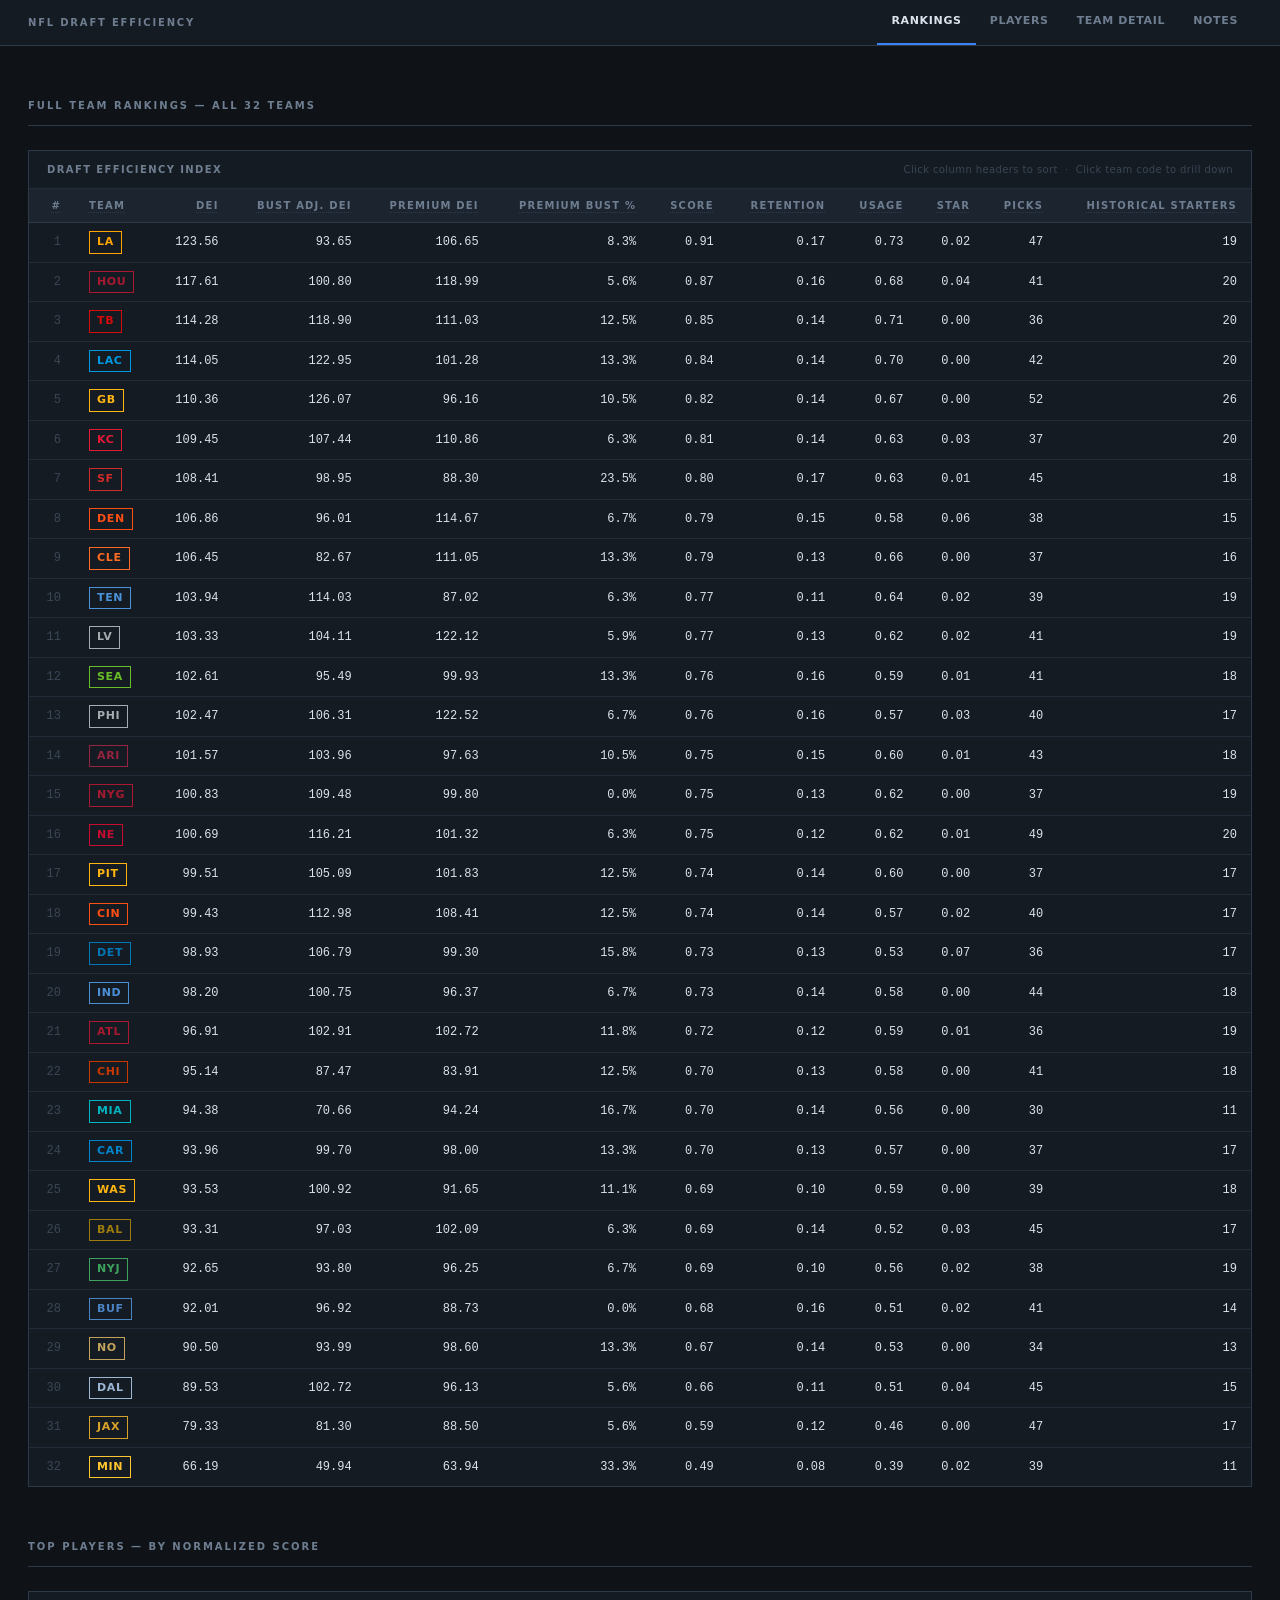
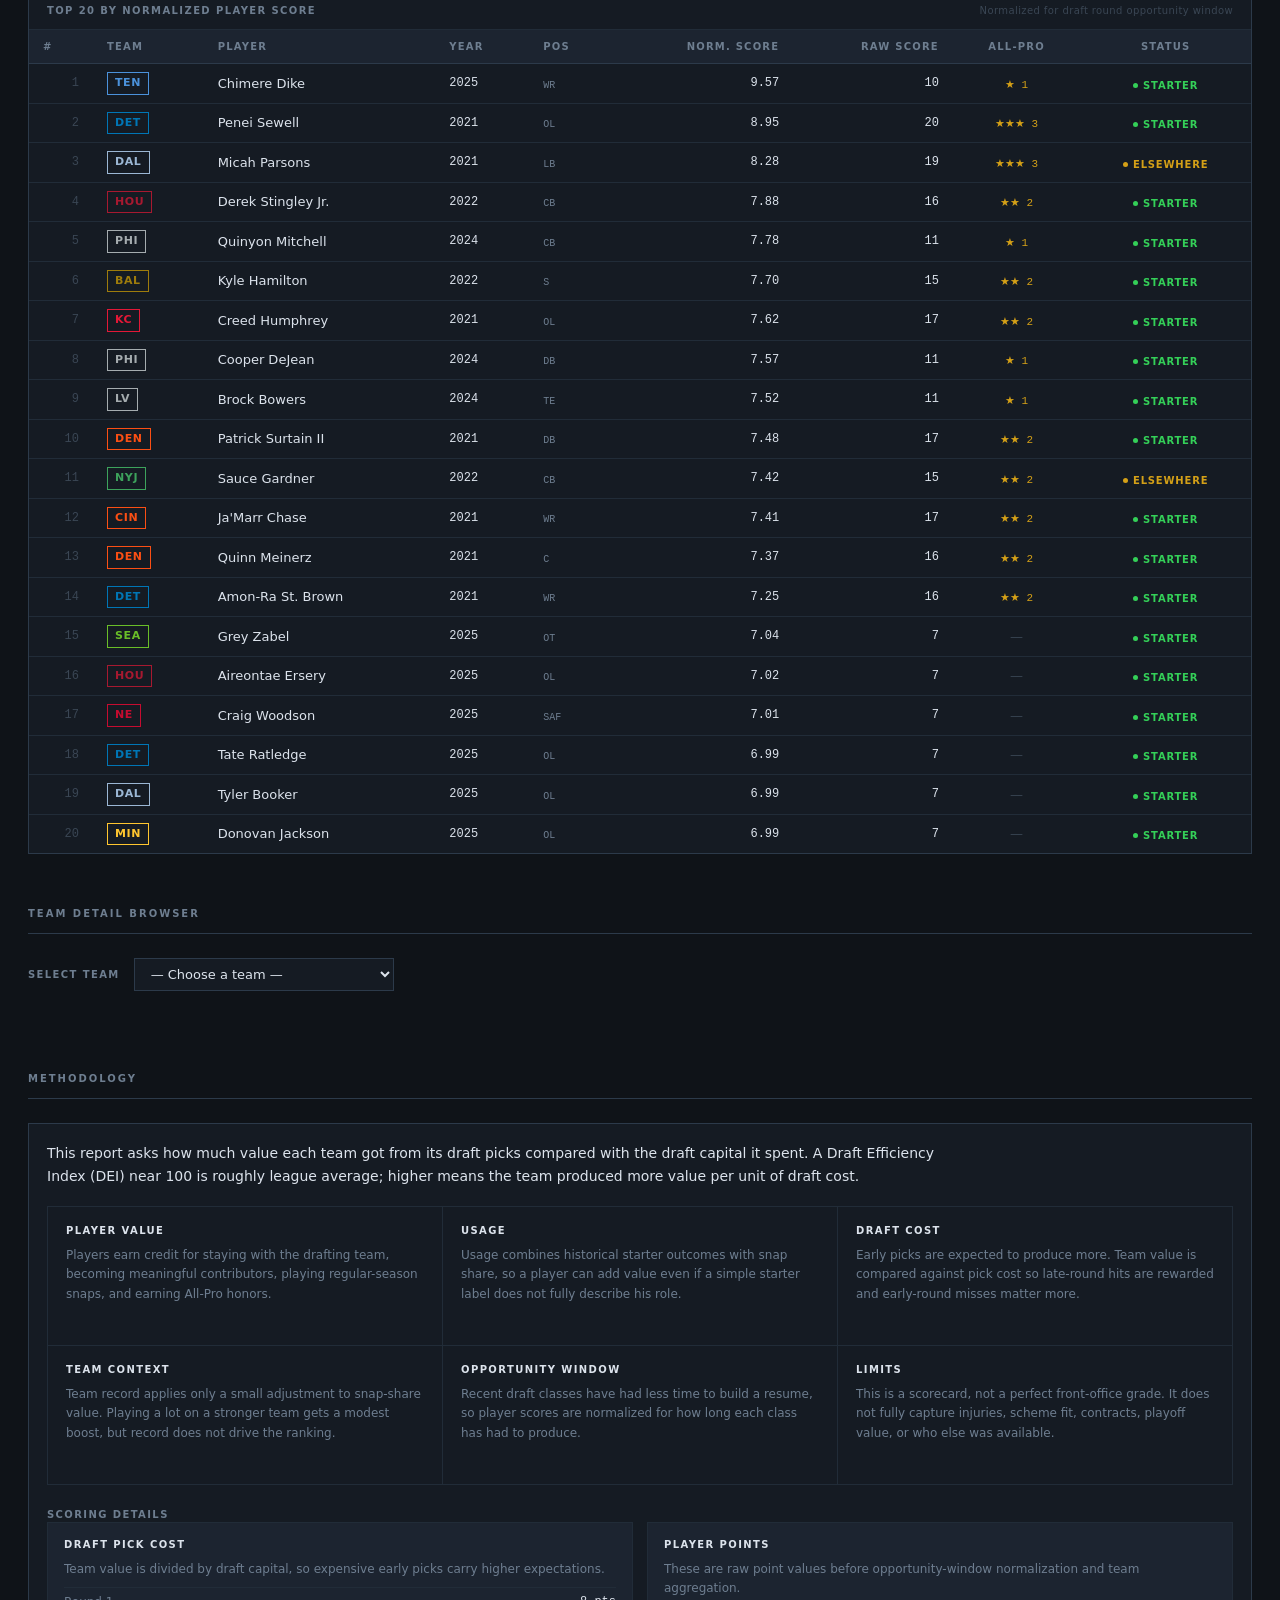
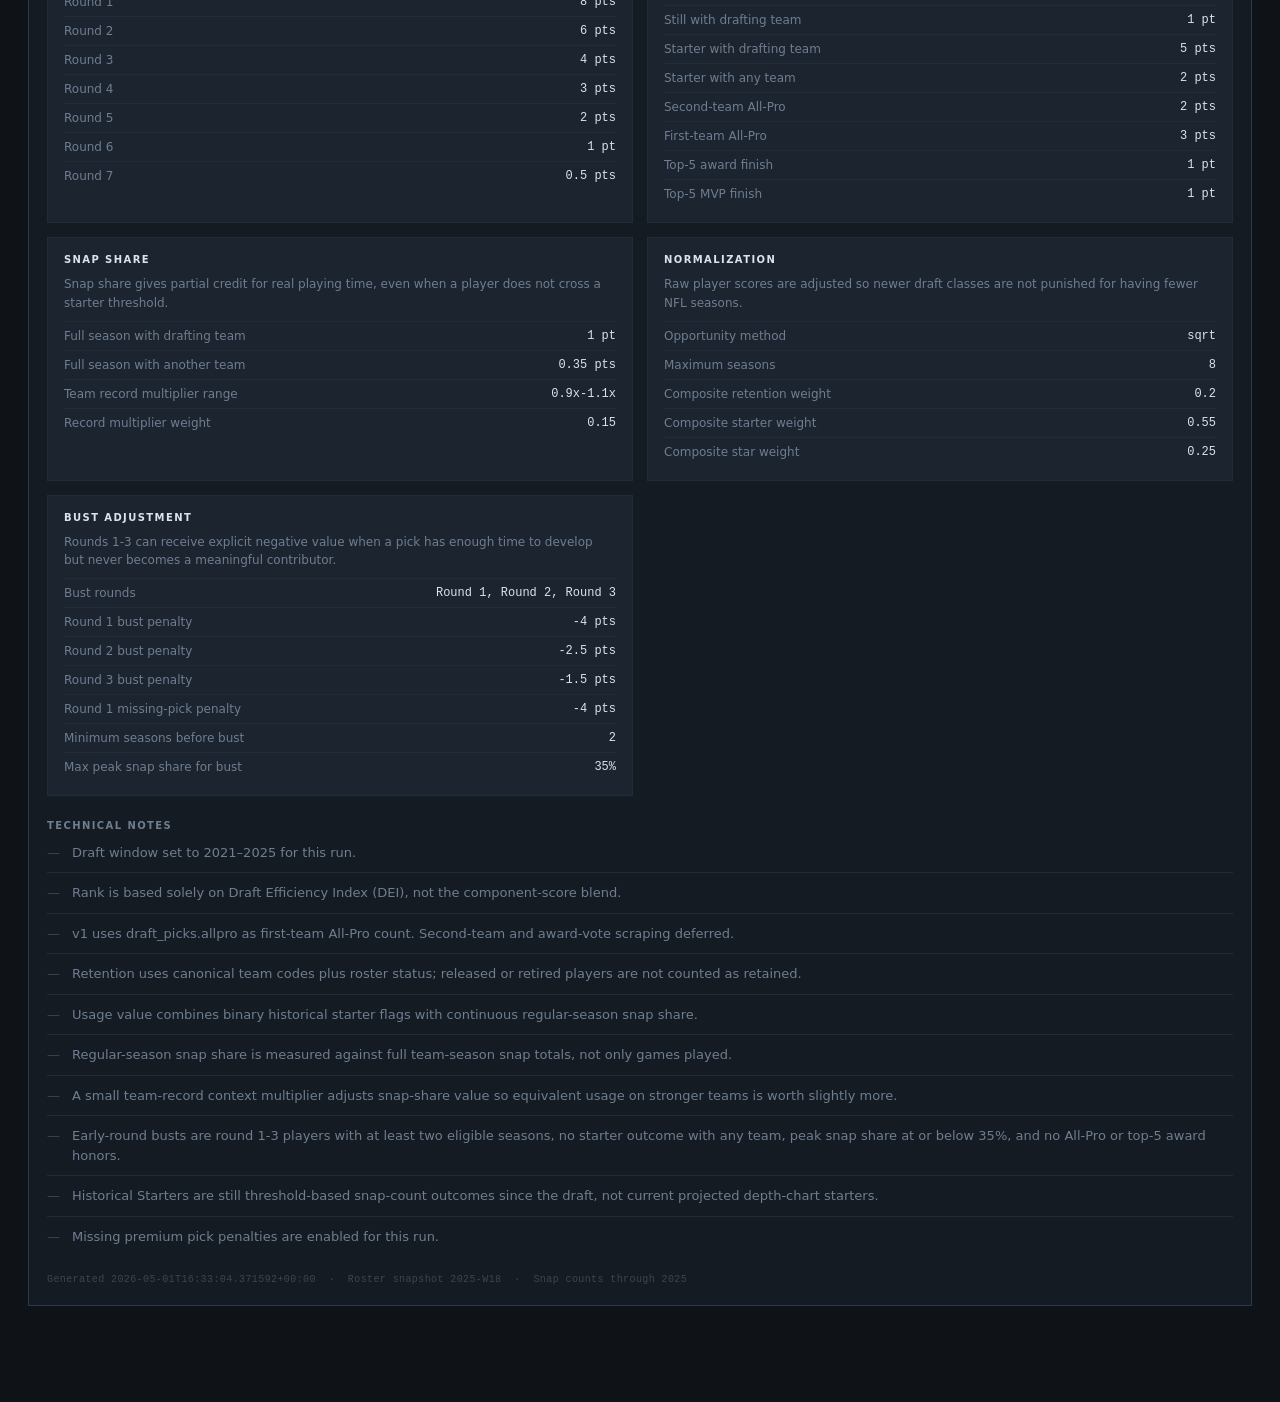
==== outputs/report.html @ aea493b8 "Add rankings header tooltips" ====
<!DOCTYPE html>
<html lang="en">
<head>
  <meta charset="utf-8">
  <meta name="viewport" content="width=device-width, initial-scale=1">
  <title>NFL Draft Efficiency &mdash; 2021-2025</title>
  <style>
    *, *::before, *::after { box-sizing: border-box; margin: 0; padding: 0; }

    :root {
      --bg:        #0f1318;
      --surface:   #151b23;
      --surface-2: #1c2430;
      --border:    #212c38;
      --border-2:  #2c3a4a;
      --text:      #dce3ec;
      --muted:     #6e7e90;
      --faint:     #3a4654;
      --accent:    #3b82f6;
      --green:     #34d058;
      --yellow:    #d4a017;
      --red:       #f26c5a;
      --mono:      'SF Mono', 'Fira Code', Consolas, 'Courier New', monospace;
    }

    html { scroll-behavior: smooth; }

    body {
      background: var(--bg);
      color: var(--text);
      font-family: -apple-system, BlinkMacSystemFont, 'Segoe UI', system-ui, sans-serif;
      font-size: 14px;
      line-height: 1.5;
    }

    /* ── Nav ─────────────────────────────────────────────────────── */
    .site-nav {
      position: sticky;
      top: 0;
      z-index: 200;
      background: var(--surface);
      border-bottom: 1px solid var(--border-2);
      display: flex;
      align-items: center;
      justify-content: space-between;
      padding: 0 28px;
      height: 46px;
    }
    .nav-wordmark {
      font-size: 10px;
      font-weight: 700;
      letter-spacing: 0.18em;
      text-transform: uppercase;
      color: var(--muted);
    }
    .nav-links {
      display: flex;
      list-style: none;
      height: 100%;
    }
    .nav-links a {
      display: flex;
      align-items: center;
      padding: 0 14px;
      height: 100%;
      font-size: 11px;
      font-weight: 600;
      letter-spacing: 0.06em;
      text-transform: uppercase;
      color: var(--muted);
      text-decoration: none;
      border-bottom: 2px solid transparent;
      transition: color 0.12s, border-color 0.12s;
    }
    .nav-links a:hover { color: var(--text); border-bottom-color: var(--border-2); }
    .nav-links a.active { color: var(--text); border-bottom-color: var(--accent); }

    /* ── Layout ──────────────────────────────────────────────────── */
    .page {
      max-width: 1280px;
      margin: 0 auto;
      padding: 0 28px 96px;
    }
    .section { padding-top: 52px; }
    .section-label {
      font-size: 10px;
      font-weight: 700;
      letter-spacing: 0.2em;
      text-transform: uppercase;
      color: var(--muted);
      padding-bottom: 12px;
      border-bottom: 1px solid var(--border-2);
      margin-bottom: 24px;
    }

    /* ── Panel ───────────────────────────────────────────────────── */
    .panel {
      background: var(--surface);
      border: 1px solid var(--border-2);
    }
    .panel-hd {
      padding: 11px 18px;
      border-bottom: 1px solid var(--border);
      font-size: 10px;
      font-weight: 700;
      letter-spacing: 0.14em;
      text-transform: uppercase;
      color: var(--muted);
      display: flex;
      align-items: center;
      justify-content: space-between;
    }
    .panel-hd-note {
      font-size: 10px;
      color: var(--faint);
      letter-spacing: 0.04em;
      text-transform: none;
      font-weight: 400;
    }
    .panel-body { padding: 18px; }
    .panel-body-flush { padding: 0; overflow-x: auto; }

    /* ── Bar Chart ───────────────────────────────────────────────── */
    .bar-list { display: flex; flex-direction: column; gap: 9px; }
    .bar-row {
      display: grid;
      grid-template-columns: 42px 1fr 56px;
      align-items: center;
      gap: 10px;
    }
    .bar-team-lbl {
      font-size: 11px;
      font-weight: 700;
      letter-spacing: 0.06em;
      text-align: right;
      cursor: pointer;
    }
    .bar-track {
      height: 5px;
      background: var(--border-2);
      position: relative;
    }
    .bar-fill { position: absolute; inset: 0 auto 0 0; height: 100%; }
    .bar-val {
      font-family: var(--mono);
      font-size: 11px;
      color: var(--muted);
      text-align: right;
    }

    /* ── Tables ──────────────────────────────────────────────────── */
    .data-table { width: 100%; border-collapse: collapse; font-size: 13px; }
    .data-table th {
      padding: 9px 14px;
      text-align: left;
      font-size: 10px;
      font-weight: 700;
      letter-spacing: 0.12em;
      text-transform: uppercase;
      color: var(--muted);
      background: var(--surface-2);
      border-bottom: 1px solid var(--border-2);
      white-space: nowrap;
    }
    .data-table th[data-tooltip] {
      position: relative;
      text-decoration: underline dotted var(--border-2);
      text-underline-offset: 3px;
    }
    .data-table th[data-tooltip]:hover::before,
    .data-table th[data-tooltip]:focus-visible::before {
      content: attr(data-tooltip);
      position: absolute;
      left: 50%;
      bottom: calc(100% + 10px);
      transform: translateX(-50%);
      z-index: 20;
      width: max-content;
      max-width: 260px;
      padding: 9px 11px;
      border: 1px solid var(--border-2);
      border-radius: 8px;
      background: var(--surface);
      box-shadow: 0 12px 30px rgba(15, 23, 42, 0.16);
      color: var(--text);
      font-family: var(--sans);
      font-size: 11px;
      font-weight: 500;
      letter-spacing: 0;
      line-height: 1.35;
      text-align: left;
      text-transform: none;
      white-space: normal;
      pointer-events: none;
    }
    .data-table th[data-tooltip]:hover::after,
    .data-table th[data-tooltip]:focus-visible::after {
      content: '';
      position: absolute;
      left: 50%;
      bottom: calc(100% + 5px);
      transform: translateX(-50%) rotate(45deg);
      z-index: 19;
      width: 10px;
      height: 10px;
      border-right: 1px solid var(--border-2);
      border-bottom: 1px solid var(--border-2);
      background: var(--surface);
      pointer-events: none;
    }
    .data-table th.sortable { cursor: pointer; user-select: none; }
    .data-table th.sortable:hover { color: var(--text); }
    .data-table th.sort-asc::after  { content: ' \2191'; color: var(--accent); }
    .data-table th.sort-desc::after { content: ' \2193'; color: var(--accent); }
    .data-table td {
      padding: 8px 14px;
      border-bottom: 1px solid var(--border);
      vertical-align: middle;
    }
    .data-table tr:last-child td { border-bottom: none; }
    .data-table tbody tr:hover td { background: var(--surface-2); }
    .num {
      font-family: var(--mono);
      font-size: 12px;
      text-align: right;
    }
    .rank-num {
      font-family: var(--mono);
      font-size: 12px;
      color: var(--faint);
      text-align: right;
    }

    /* ── Team Badge ──────────────────────────────────────────────── */
    .team-tag {
      display: inline-block;
      font-size: 11px;
      font-weight: 700;
      letter-spacing: 0.06em;
      padding: 2px 7px;
      border: 1px solid currentColor;
      cursor: pointer;
      text-decoration: none;
    }
    .team-tag:hover { filter: brightness(1.3); }

    /* ── Status ──────────────────────────────────────────────────── */
    .status {
      display: inline-flex;
      align-items: center;
      gap: 5px;
      font-size: 10px;
      font-weight: 700;
      letter-spacing: 0.08em;
      text-transform: uppercase;
      white-space: nowrap;
    }
    .status-dot {
      width: 5px;
      height: 5px;
      border-radius: 50%;
      flex-shrink: 0;
    }
    .s-starter  { color: var(--green); }
    .s-starter  .status-dot { background: var(--green); }
    .s-roster   { color: var(--accent); }
    .s-roster   .status-dot { background: var(--accent); }
    .s-other    { color: var(--yellow); }
    .s-other    .status-dot { background: var(--yellow); }
    .s-inactive { color: var(--faint); }
    .s-inactive .status-dot { background: var(--faint); }

    /* ── AP Stars ────────────────────────────────────────────────── */
    .ap-count { font-family: var(--mono); font-size: 11px; color: var(--yellow); }
    .ap-empty { color: var(--faint); }

    /* ── Team Detail ─────────────────────────────────────────────── */
    .team-picker-row {
      display: flex;
      align-items: center;
      gap: 14px;
      margin-bottom: 28px;
    }
    .picker-lbl {
      font-size: 10px;
      font-weight: 700;
      letter-spacing: 0.14em;
      text-transform: uppercase;
      color: var(--muted);
      white-space: nowrap;
    }
    #team-picker {
      background: var(--surface);
      color: var(--text);
      border: 1px solid var(--border-2);
      padding: 7px 12px;
      font-size: 13px;
      font-family: inherit;
      cursor: pointer;
      min-width: 260px;
    }
    #team-picker:focus { outline: 2px solid var(--accent); outline-offset: 1px; }

    .team-hd {
      border-left: 3px solid var(--faint);
      padding-left: 14px;
      margin-bottom: 20px;
    }
    .team-hd-name {
      font-size: 20px;
      font-weight: 700;
      line-height: 1.2;
      margin-bottom: 4px;
    }
    .team-hd-sub {
      font-family: var(--mono);
      font-size: 11px;
      color: var(--muted);
    }

    .team-score-strip {
      display: grid;
      grid-template-columns: repeat(9, 1fr);
      gap: 1px;
      background: var(--border);
      border: 1px solid var(--border);
      margin-bottom: 28px;
    }
    .score-cell { background: var(--surface); padding: 14px 16px; }
    .score-v {
      font-family: var(--mono);
      font-size: 18px;
      font-weight: 700;
      line-height: 1;
      margin-bottom: 5px;
    }
    .score-lbl {
      font-size: 9px;
      font-weight: 700;
      letter-spacing: 0.12em;
      text-transform: uppercase;
      color: var(--muted);
    }

    .year-block { margin-bottom: 28px; }
    .year-bar {
      display: flex;
      align-items: baseline;
      justify-content: space-between;
      padding: 8px 0;
      border-bottom: 1px solid var(--border-2);
      margin-bottom: 0;
    }
    .year-title {
      font-size: 10px;
      font-weight: 700;
      letter-spacing: 0.16em;
      text-transform: uppercase;
      color: var(--muted);
    }
    .year-summary { font-family: var(--mono); font-size: 10px; color: var(--faint); }

    /* ── Notes ───────────────────────────────────────────────────── */
    .methodology-content { display: grid; gap: 18px; }
    .methodology-lede {
      max-width: 900px;
      color: var(--text);
      font-size: 14px;
      line-height: 1.65;
    }
    .methodology-grid {
      display: grid;
      grid-template-columns: repeat(3, minmax(0, 1fr));
      gap: 1px;
      background: var(--border);
      border: 1px solid var(--border);
    }
    .methodology-card {
      background: var(--surface);
      padding: 16px 18px;
      min-height: 138px;
    }
    .methodology-card h3 {
      font-size: 10px;
      font-weight: 700;
      letter-spacing: 0.14em;
      text-transform: uppercase;
      color: var(--text);
      margin-bottom: 8px;
    }
    .methodology-card p {
      font-size: 12px;
      line-height: 1.6;
      color: var(--muted);
    }
    .methodology-subhead {
      font-size: 10px;
      font-weight: 700;
      letter-spacing: 0.14em;
      text-transform: uppercase;
      color: var(--muted);
      margin-top: 4px;
    }
    .scoring-detail-grid {
      display: grid;
      grid-template-columns: repeat(2, minmax(0, 1fr));
      gap: 14px;
    }
    .scoring-detail-card {
      border: 1px solid var(--border);
      background: var(--surface-2);
      padding: 14px 16px;
    }
    .scoring-detail-card h3 {
      font-size: 10px;
      font-weight: 700;
      letter-spacing: 0.14em;
      text-transform: uppercase;
      color: var(--text);
      margin-bottom: 8px;
    }
    .scoring-detail-card p {
      font-size: 12px;
      line-height: 1.55;
      color: var(--muted);
      margin-bottom: 8px;
    }
    .scoring-detail-card table {
      width: 100%;
      border-collapse: collapse;
      font-size: 12px;
    }
    .scoring-detail-card td {
      padding: 5px 0;
      border-top: 1px solid var(--border);
      color: var(--muted);
    }
    .scoring-detail-card td:last-child {
      font-family: var(--mono);
      color: var(--text);
      text-align: right;
      white-space: nowrap;
    }
    .notes-list { list-style: none; }
    .notes-list li {
      padding: 10px 0;
      border-bottom: 1px solid var(--border);
      font-size: 13px;
      color: var(--muted);
      display: flex;
      gap: 12px;
    }
    .notes-list li:last-child { border-bottom: none; }
    .notes-list li::before { content: '\2014'; color: var(--faint); flex-shrink: 0; }
    .footer-line {
      font-family: var(--mono);
      font-size: 10px;
      color: var(--faint);
      padding-top: 16px;
      letter-spacing: 0.04em;
    }

    /* ── Responsive ──────────────────────────────────────────────── */
    @media (max-width: 960px) {
      .team-score-strip { grid-template-columns: repeat(3, 1fr); }
      .methodology-grid { grid-template-columns: repeat(2, minmax(0, 1fr)); }
      .scoring-detail-grid { grid-template-columns: 1fr; }
    }
    @media (max-width: 600px) {
      .methodology-grid { grid-template-columns: 1fr; }
      .nav-wordmark { display: none; }
      .page { padding: 0 14px 60px; }
    }
  </style>
</head>
<body>

<nav class="site-nav">
  <span class="nav-wordmark">NFL Draft Efficiency</span>
  <ul class="nav-links">
    <li><a href="#rankings">Rankings</a></li>
    <li><a href="#players">Players</a></li>
    <li><a href="#team">Team Detail</a></li>
    <li><a href="#notes">Notes</a></li>
  </ul>
</nav>

<div class="page">

  <!-- FULL RANKINGS -->
  <section id="rankings" class="section">
    <div class="section-label">Full Team Rankings &mdash; All 32 Teams</div>
    <div class="panel">
      <div class="panel-hd">
        <span>Draft Efficiency Index</span>
        <span class="panel-hd-note">Click column headers to sort &nbsp;&middot;&nbsp; Click team code to drill down</span>
      </div>
      <div class="panel-body-flush">
        <table class="data-table" id="rankings-table">
          <thead>
            <tr>
              <th class="sortable" data-col="rank" data-tooltip="Current row number for the active sort. This updates when you sort another column." style="text-align:right">#</th>
              <th data-tooltip="NFL team abbreviation. Click a team code in the table to open that team's player detail.">Team</th>
              <th class="sortable" data-col="dei" data-tooltip="Draft Efficiency Index. The main ranking metric: total draft value divided by draft-pick cost, scaled so about 100 is league average." style="text-align:right">DEI</th>
              <th class="sortable" data-col="badj" data-tooltip="Bust-adjusted DEI. DEI after applying extra penalties for early-round busts and, when enabled, missing premium picks." style="text-align:right">Bust Adj. DEI</th>
              <th class="sortable" data-col="prem" data-tooltip="Premium DEI. Efficiency using only rounds 1-3, where picks are most expensive and expectations are highest." style="text-align:right">Premium DEI</th>
              <th class="sortable" data-col="bust" data-tooltip="Share of eligible round 1-3 picks classified as busts. Lower is better." style="text-align:right">Premium Bust %</th>
              <th class="sortable" data-col="score" data-tooltip="Raw production score before dividing by draft cost. This includes roster status, usage, honors, and other player value signals." style="text-align:right">Score</th>
              <th class="sortable" data-col="ret" data-tooltip="Retention component. Rewards drafted players who remain with the team, with higher credit for active contributors and starters." style="text-align:right">Retention</th>
              <th class="sortable" data-col="str" data-tooltip="Usage component. Rewards playing-time value such as starter status and snap-share contribution." style="text-align:right">Usage</th>
              <th class="sortable" data-col="star" data-tooltip="Star component. Rewards high-end outcomes such as All-Pro selections and major award-level finishes." style="text-align:right">Star</th>
              <th class="sortable" data-col="picks" data-tooltip="Number of draft picks included for this team in the selected draft window." style="text-align:right">Picks</th>
              <th class="sortable" data-col="starters" data-tooltip="Number of drafted players who became starters for this team or elsewhere." style="text-align:right">Historical Starters</th>
            </tr>
          </thead>
          <tbody id="rankings-tbody"></tbody>
        </table>
      </div>
    </div>
  </section>

  <!-- TOP PLAYERS -->
  <section id="players" class="section">
    <div class="section-label">Top Players &mdash; By Normalized Score</div>
    <div class="panel">
      <div class="panel-hd">
        <span>Top 20 by Normalized Player Score</span>
        <span class="panel-hd-note">Normalized for draft round opportunity window</span>
      </div>
      <div class="panel-body-flush">
        <table class="data-table">
          <thead>
            <tr>
              <th>#</th>
              <th>Team</th>
              <th>Player</th>
              <th>Year</th>
              <th>Pos</th>
              <th style="text-align:right">Norm. Score</th>
              <th style="text-align:right">Raw Score</th>
              <th style="text-align:center">All-Pro</th>
              <th style="text-align:center">Status</th>
            </tr>
          </thead>
          <tbody id="players-tbody"></tbody>
        </table>
      </div>
    </div>
  </section>

  <!-- TEAM DETAIL -->
  <section id="team" class="section">
    <div class="section-label">Team Detail Browser</div>
    <div class="team-picker-row">
      <span class="picker-lbl">Select Team</span>
      <select id="team-picker">
        <option value="">&#x2014; Choose a team &#x2014;</option>
      </select>
    </div>
    <div id="team-detail"></div>
  </section>

  <!-- NOTES -->
  <section id="notes" class="section">
    <div class="section-label">Methodology</div>
    <div class="panel">
      <div class="panel-body">
        <div class="methodology-content">
          <p class="methodology-lede">
            This report asks how much value each team got from its draft picks compared with the draft capital it spent.
            A Draft Efficiency Index (DEI) near 100 is roughly league average; higher means the team produced more value per unit of draft cost.
          </p>

          <div class="methodology-grid">
            <div class="methodology-card">
              <h3>Player Value</h3>
              <p>Players earn credit for staying with the drafting team, becoming meaningful contributors, playing regular-season snaps, and earning All-Pro honors.</p>
            </div>
            <div class="methodology-card">
              <h3>Usage</h3>
              <p>Usage combines historical starter outcomes with snap share, so a player can add value even if a simple starter label does not fully describe his role.</p>
            </div>
            <div class="methodology-card">
              <h3>Draft Cost</h3>
              <p>Early picks are expected to produce more. Team value is compared against pick cost so late-round hits are rewarded and early-round misses matter more.</p>
            </div>
            <div class="methodology-card">
              <h3>Team Context</h3>
              <p>Team record applies only a small adjustment to snap-share value. Playing a lot on a stronger team gets a modest boost, but record does not drive the ranking.</p>
            </div>
            <div class="methodology-card">
              <h3>Opportunity Window</h3>
              <p>Recent draft classes have had less time to build a resume, so player scores are normalized for how long each class has had to produce.</p>
            </div>
            <div class="methodology-card">
              <h3>Limits</h3>
              <p>This is a scorecard, not a perfect front-office grade. It does not fully capture injuries, scheme fit, contracts, playoff value, or who else was available.</p>
            </div>
          </div>

          <div>
            <div class="methodology-subhead">Scoring Details</div>
            <!-- SCORING_DETAILS_START -->
            <div class="scoring-detail-grid">
              <div class="scoring-detail-card">
                <h3>Draft Pick Cost</h3>
                <p>Team value is divided by draft capital, so expensive early picks carry higher expectations.</p>
                <table>
                  <tbody>
                    <tr><td>Round 1</td><td>8 pts</td></tr>
                    <tr><td>Round 2</td><td>6 pts</td></tr>
                    <tr><td>Round 3</td><td>4 pts</td></tr>
                    <tr><td>Round 4</td><td>3 pts</td></tr>
                    <tr><td>Round 5</td><td>2 pts</td></tr>
                    <tr><td>Round 6</td><td>1 pt</td></tr>
                    <tr><td>Round 7</td><td>0.5 pts</td></tr>
                  </tbody>
                </table>
              </div>
              <div class="scoring-detail-card">
                <h3>Player Points</h3>
                <p>These are raw point values before opportunity-window normalization and team aggregation.</p>
                <table>
                  <tbody>
                    <tr><td>Still with drafting team</td><td>1 pt</td></tr>
                    <tr><td>Starter with drafting team</td><td>5 pts</td></tr>
                    <tr><td>Starter with any team</td><td>2 pts</td></tr>
                    <tr><td>Second-team All-Pro</td><td>2 pts</td></tr>
                    <tr><td>First-team All-Pro</td><td>3 pts</td></tr>
                    <tr><td>Top-5 award finish</td><td>1 pt</td></tr>
                    <tr><td>Top-5 MVP finish</td><td>1 pt</td></tr>
                  </tbody>
                </table>
              </div>
              <div class="scoring-detail-card">
                <h3>Snap Share</h3>
                <p>Snap share gives partial credit for real playing time, even when a player does not cross a starter threshold.</p>
                <table>
                  <tbody>
                    <tr><td>Full season with drafting team</td><td>1 pt</td></tr>
                    <tr><td>Full season with another team</td><td>0.35 pts</td></tr>
                    <tr><td>Team record multiplier range</td><td>0.9x-1.1x</td></tr>
                    <tr><td>Record multiplier weight</td><td>0.15</td></tr>
                  </tbody>
                </table>
              </div>
              <div class="scoring-detail-card">
                <h3>Normalization</h3>
                <p>Raw player scores are adjusted so newer draft classes are not punished for having fewer NFL seasons.</p>
                <table>
                  <tbody>
                    <tr><td>Opportunity method</td><td>sqrt</td></tr>
                    <tr><td>Maximum seasons</td><td>8</td></tr>
                    <tr><td>Composite retention weight</td><td>0.2</td></tr>
                    <tr><td>Composite starter weight</td><td>0.55</td></tr>
                    <tr><td>Composite star weight</td><td>0.25</td></tr>
                  </tbody>
                </table>
              </div>
              <div class="scoring-detail-card">
                <h3>Bust Adjustment</h3>
                <p>Rounds 1-3 can receive explicit negative value when a pick has enough time to develop but never becomes a meaningful contributor.</p>
                <table>
                  <tbody>
                    <tr><td>Bust rounds</td><td>Round 1, Round 2, Round 3</td></tr>
                    <tr><td>Round 1 bust penalty</td><td>-4 pts</td></tr>
                    <tr><td>Round 2 bust penalty</td><td>-2.5 pts</td></tr>
                    <tr><td>Round 3 bust penalty</td><td>-1.5 pts</td></tr>
                    <tr><td>Round 1 missing-pick penalty</td><td>-4 pts</td></tr>
                    <tr><td>Minimum seasons before bust</td><td>2</td></tr>
                    <tr><td>Max peak snap share for bust</td><td>35%</td></tr>
                  </tbody>
                </table>
              </div>
            </div>
            <!-- SCORING_DETAILS_END -->
          </div>

          <div>
            <div class="methodology-subhead">Technical Notes</div>
            <ul class="notes-list">
          <li>Draft window set to 2021&ndash;2025 for this run.</li>
          <li>Rank is based solely on Draft Efficiency Index (DEI), not the component-score blend.</li>
          <li>v1 uses draft_picks.allpro as first-team All-Pro count. Second-team and award-vote scraping deferred.</li>
          <li>Retention uses canonical team codes plus roster status; released or retired players are not counted as retained.</li>
          <li>Usage value combines binary historical starter flags with continuous regular-season snap share.</li>
          <li>Regular-season snap share is measured against full team-season snap totals, not only games played.</li>
          <li>A small team-record context multiplier adjusts snap-share value so equivalent usage on stronger teams is worth slightly more.</li>
          <li>Early-round busts are round 1-3 players with at least two eligible seasons, no starter outcome with any team, peak snap share at or below 35%, and no All-Pro or top-5 award honors.</li>
          <li>Historical Starters are still threshold-based snap-count outcomes since the draft, not current projected depth-chart starters.</li>
          <li>Missing premium pick penalties are enabled for this run.</li>
        </ul>
          </div>
        </div>
        <p class="footer-line">Generated 2026-05-01T16:33:04.371592+00:00 &nbsp;&middot;&nbsp; Roster snapshot 2025-W18 &nbsp;&middot;&nbsp; Snap counts through 2025</p>
      </div>
    </div>
  </section>

</div>

<script>
const TEAM_INFO = {"ARI":{"name":"Arizona Cardinals","color":"#97233F"},"ATL":{"name":"Atlanta Falcons","color":"#A71930"},"BAL":{"name":"Baltimore Ravens","color":"#9E7C0C"},"BUF":{"name":"Buffalo Bills","color":"#4A84C4"},"CAR":{"name":"Carolina Panthers","color":"#0085CA"},"CHI":{"name":"Chicago Bears","color":"#C83803"},"CIN":{"name":"Cincinnati Bengals","color":"#FB4F14"},"CLE":{"name":"Cleveland Browns","color":"#FF6B22"},"DAL":{"name":"Dallas Cowboys","color":"#9BB7D4"},"DEN":{"name":"Denver Broncos","color":"#FB4F14"},"DET":{"name":"Detroit Lions","color":"#0076B6"},"GB":{"name":"Green Bay Packers","color":"#FFB612"},"HOU":{"name":"Houston Texans","color":"#A71930"},"IND":{"name":"Indianapolis Colts","color":"#4B8FD4"},"JAX":{"name":"Jacksonville Jaguars","color":"#D7A22A"},"KC":{"name":"Kansas City Chiefs","color":"#E31837"},"LAC":{"name":"Los Angeles Chargers","color":"#0099E0"},"LA":{"name":"Los Angeles Rams","color":"#FFA300"},"LV":{"name":"Las Vegas Raiders","color":"#A5ACAF"},"MIA":{"name":"Miami Dolphins","color":"#00B5C0"},"MIN":{"name":"Minnesota Vikings","color":"#FFC62F"},"NE":{"name":"New England Patriots","color":"#C60C30"},"NO":{"name":"New Orleans Saints","color":"#C2A35D"},"NYG":{"name":"New York Giants","color":"#A71930"},"NYJ":{"name":"New York Jets","color":"#3DA35C"},"PHI":{"name":"Philadelphia Eagles","color":"#A5ACAF"},"PIT":{"name":"Pittsburgh Steelers","color":"#FFB612"},"SEA":{"name":"Seattle Seahawks","color":"#69BE28"},"SF":{"name":"San Francisco 49ers","color":"#CF2B2B"},"TB":{"name":"Tampa Bay Buccaneers","color":"#D50A0A"},"TEN":{"name":"Tennessee Titans","color":"#4B92DB"},"WAS":{"name":"Washington Commanders","color":"#FFB612"}};

const TEAM_SCORES = [{"rank":1,"team":"LA","dei":123.56,"score":0.914822,"ret":0.168963,"str":0.730184,"star":0.015675,"prem":106.65,"bust":0.0833,"badj":93.65,"miss":5,"picks":47,"starters":19},{"rank":2,"team":"HOU","dei":117.61,"score":0.870819,"ret":0.158594,"str":0.677173,"star":0.035052,"prem":118.99,"bust":0.0556,"badj":100.8,"miss":4,"picks":41,"starters":20},{"rank":3,"team":"TB","dei":114.28,"score":0.846131,"ret":0.13987,"str":0.706261,"star":0.0,"prem":111.03,"bust":0.125,"badj":118.9,"miss":1,"picks":36,"starters":20},{"rank":4,"team":"LAC","dei":114.05,"score":0.844407,"ret":0.142286,"str":0.702122,"star":0.0,"prem":101.28,"bust":0.1333,"badj":122.95,"miss":1,"picks":42,"starters":20},{"rank":5,"team":"GB","dei":110.36,"score":0.817083,"ret":0.142866,"str":0.674217,"star":0.0,"prem":96.16,"bust":0.1053,"badj":126.07,"miss":0,"picks":52,"starters":26},{"rank":6,"team":"KC","dei":109.45,"score":0.810416,"ret":0.144335,"str":0.634863,"star":0.031219,"prem":110.86,"bust":0.0625,"badj":107.44,"miss":3,"picks":37,"starters":20},{"rank":7,"team":"SF","dei":108.41,"score":0.8027,"ret":0.165614,"str":0.626922,"star":0.010164,"prem":88.3,"bust":0.2353,"badj":98.95,"miss":3,"picks":45,"starters":18},{"rank":8,"team":"DEN","dei":106.86,"score":0.791231,"ret":0.151438,"str":0.577525,"star":0.062269,"prem":114.67,"bust":0.0667,"badj":96.01,"miss":3,"picks":38,"starters":15},{"rank":9,"team":"CLE","dei":106.45,"score":0.788199,"ret":0.126429,"str":0.66177,"star":0.0,"prem":111.05,"bust":0.1333,"badj":82.67,"miss":5,"picks":37,"starters":16},{"rank":10,"team":"TEN","dei":103.94,"score":0.769611,"ret":0.108986,"str":0.638485,"star":0.02214,"prem":87.02,"bust":0.0625,"badj":114.03,"miss":1,"picks":39,"starters":19},{"rank":11,"team":"LV","dei":103.33,"score":0.765063,"ret":0.128296,"str":0.620757,"star":0.01601,"prem":122.12,"bust":0.0588,"badj":104.11,"miss":2,"picks":41,"starters":19},{"rank":12,"team":"SEA","dei":102.61,"score":0.759755,"ret":0.158061,"str":0.589052,"star":0.012643,"prem":99.93,"bust":0.1333,"badj":95.49,"miss":4,"picks":41,"starters":18},{"rank":13,"team":"PHI","dei":102.47,"score":0.758725,"ret":0.157448,"str":0.56889,"star":0.032387,"prem":122.52,"bust":0.0667,"badj":106.31,"miss":2,"picks":40,"starters":17},{"rank":14,"team":"ARI","dei":101.57,"score":0.752068,"ret":0.145836,"str":0.595479,"star":0.010753,"prem":97.63,"bust":0.1053,"badj":103.96,"miss":2,"picks":43,"starters":18},{"rank":15,"team":"NYG","dei":100.83,"score":0.746583,"ret":0.130812,"str":0.615771,"star":0.0,"prem":99.8,"bust":0.0,"badj":109.48,"miss":1,"picks":37,"starters":19},{"rank":16,"team":"NE","dei":100.69,"score":0.745545,"ret":0.117189,"str":0.618256,"star":0.010101,"prem":101.32,"bust":0.0625,"badj":116.21,"miss":0,"picks":49,"starters":20},{"rank":17,"team":"PIT","dei":99.51,"score":0.736786,"ret":0.141428,"str":0.595358,"star":0.0,"prem":101.83,"bust":0.125,"badj":105.09,"miss":1,"picks":37,"starters":17},{"rank":18,"team":"CIN","dei":99.43,"score":0.736168,"ret":0.144886,"str":0.571332,"star":0.01995,"prem":108.41,"bust":0.125,"badj":112.98,"miss":0,"picks":40,"starters":17},{"rank":19,"team":"DET","dei":98.93,"score":0.732466,"ret":0.133325,"str":0.528892,"star":0.070249,"prem":99.3,"bust":0.1579,"badj":106.79,"miss":1,"picks":36,"starters":17},{"rank":20,"team":"IND","dei":98.2,"score":0.727094,"ret":0.144671,"str":0.582423,"star":0.0,"prem":96.37,"bust":0.0667,"badj":100.75,"miss":2,"picks":44,"starters":18},{"rank":21,"team":"ATL","dei":96.91,"score":0.717559,"ret":0.116386,"str":0.588295,"star":0.012878,"prem":102.72,"bust":0.1176,"badj":102.91,"miss":1,"picks":36,"starters":19},{"rank":22,"team":"CHI","dei":95.14,"score":0.704422,"ret":0.128202,"str":0.576219,"star":0.0,"prem":83.91,"bust":0.125,"badj":87.47,"miss":4,"picks":41,"starters":18},{"rank":23,"team":"MIA","dei":94.38,"score":0.698824,"ret":0.140701,"str":0.558123,"star":0.0,"prem":94.24,"bust":0.1667,"badj":70.66,"miss":5,"picks":30,"starters":11},{"rank":24,"team":"CAR","dei":93.96,"score":0.695704,"ret":0.127954,"str":0.56775,"star":0.0,"prem":98.0,"bust":0.1333,"badj":99.7,"miss":1,"picks":37,"starters":17},{"rank":25,"team":"WAS","dei":93.53,"score":0.69251,"ret":0.100044,"str":0.592466,"star":0.0,"prem":91.65,"bust":0.1111,"badj":100.92,"miss":1,"picks":39,"starters":18},{"rank":26,"team":"BAL","dei":93.31,"score":0.690901,"ret":0.140173,"str":0.521316,"star":0.029412,"prem":102.09,"bust":0.0625,"badj":97.03,"miss":2,"picks":45,"starters":17},{"rank":27,"team":"NYJ","dei":92.65,"score":0.685978,"ret":0.102604,"str":0.562684,"star":0.02069,"prem":96.25,"bust":0.0667,"badj":93.8,"miss":3,"picks":38,"starters":19},{"rank":28,"team":"BUF","dei":92.01,"score":0.681242,"ret":0.156346,"str":0.50765,"star":0.017247,"prem":88.73,"bust":0.0,"badj":96.92,"miss":1,"picks":41,"starters":14},{"rank":29,"team":"NO","dei":90.5,"score":0.670087,"ret":0.143046,"str":0.527041,"star":0.0,"prem":98.6,"bust":0.1333,"badj":93.99,"miss":2,"picks":34,"starters":13},{"rank":30,"team":"DAL","dei":89.53,"score":0.662867,"ret":0.114699,"str":0.509397,"star":0.038771,"prem":96.13,"bust":0.0556,"badj":102.72,"miss":0,"picks":45,"starters":15},{"rank":31,"team":"JAX","dei":79.33,"score":0.587351,"ret":0.124044,"str":0.463307,"star":0.0,"prem":88.5,"bust":0.0556,"badj":81.3,"miss":2,"picks":47,"starters":17},{"rank":32,"team":"MIN","dei":66.19,"score":0.490104,"ret":0.084066,"str":0.389594,"star":0.016444,"prem":63.94,"bust":0.3333,"badj":49.94,"miss":5,"picks":39,"starters":11}];

const TOP_PLAYERS = [{"team":"TEN","name":"Chimere Dike","year":2025,"pos":"WR","nsc":9.57,"rsc":10,"ap":1,"on":true,"st":true,"sa":true},{"team":"DET","name":"Penei Sewell","year":2021,"pos":"OL","nsc":8.95,"rsc":20,"ap":3,"on":true,"st":true,"sa":true},{"team":"DAL","name":"Micah Parsons","year":2021,"pos":"LB","nsc":8.28,"rsc":19,"ap":3,"on":false,"st":true,"sa":true},{"team":"HOU","name":"Derek Stingley Jr.","year":2022,"pos":"CB","nsc":7.88,"rsc":16,"ap":2,"on":true,"st":true,"sa":true},{"team":"PHI","name":"Quinyon Mitchell","year":2024,"pos":"CB","nsc":7.78,"rsc":11,"ap":1,"on":true,"st":true,"sa":true},{"team":"BAL","name":"Kyle Hamilton","year":2022,"pos":"S","nsc":7.7,"rsc":15,"ap":2,"on":true,"st":true,"sa":true},{"team":"KC","name":"Creed Humphrey","year":2021,"pos":"OL","nsc":7.62,"rsc":17,"ap":2,"on":true,"st":true,"sa":true},{"team":"PHI","name":"Cooper DeJean","year":2024,"pos":"DB","nsc":7.57,"rsc":11,"ap":1,"on":true,"st":true,"sa":true},{"team":"LV","name":"Brock Bowers","year":2024,"pos":"TE","nsc":7.52,"rsc":11,"ap":1,"on":true,"st":true,"sa":true},{"team":"DEN","name":"Patrick Surtain II","year":2021,"pos":"DB","nsc":7.48,"rsc":17,"ap":2,"on":true,"st":true,"sa":true},{"team":"NYJ","name":"Sauce Gardner","year":2022,"pos":"CB","nsc":7.42,"rsc":15,"ap":2,"on":false,"st":true,"sa":true},{"team":"CIN","name":"Ja'Marr Chase","year":2021,"pos":"WR","nsc":7.41,"rsc":17,"ap":2,"on":true,"st":true,"sa":true},{"team":"DEN","name":"Quinn Meinerz","year":2021,"pos":"C","nsc":7.37,"rsc":16,"ap":2,"on":true,"st":true,"sa":true},{"team":"DET","name":"Amon-Ra St. Brown","year":2021,"pos":"WR","nsc":7.25,"rsc":16,"ap":2,"on":true,"st":true,"sa":true},{"team":"SEA","name":"Grey Zabel","year":2025,"pos":"OT","nsc":7.04,"rsc":7,"ap":0,"on":true,"st":true,"sa":true},{"team":"HOU","name":"Aireontae Ersery","year":2025,"pos":"OL","nsc":7.02,"rsc":7,"ap":0,"on":true,"st":true,"sa":true},{"team":"NE","name":"Craig Woodson","year":2025,"pos":"SAF","nsc":7.01,"rsc":7,"ap":0,"on":true,"st":true,"sa":true},{"team":"DET","name":"Tate Ratledge","year":2025,"pos":"OL","nsc":6.99,"rsc":7,"ap":0,"on":true,"st":true,"sa":true},{"team":"DAL","name":"Tyler Booker","year":2025,"pos":"OL","nsc":6.99,"rsc":7,"ap":0,"on":true,"st":true,"sa":true},{"team":"MIN","name":"Donovan Jackson","year":2025,"pos":"OL","nsc":6.99,"rsc":7,"ap":0,"on":true,"st":true,"sa":true}];

const ALL_PLAYERS = [{"y":2021,"t":"JAX","r":1,"p":1,"n":"Trevor Lawrence","pos":"QB","on":true,"st":true,"sa":true,"ap":0,"bst":false,"sc":10.7384,"bas":10.7384,"ssd":4.7748,"sse":0.0,"psd":0.9935,"psa":0.9935},{"y":2021,"t":"NYJ","r":1,"p":2,"n":"Zach Wilson","pos":"QB","on":false,"st":true,"sa":true,"ap":0,"bst":false,"sc":7.7809,"bas":7.7809,"ssd":2.8052,"sse":0.1092,"psd":0.9438,"psa":0.9438},{"y":2021,"t":"SF","r":1,"p":3,"n":"Trey Lance","pos":"QB","on":false,"st":false,"sa":false,"ap":0,"bst":false,"sc":1.3294,"bas":1.3294,"ssd":1.0317,"sse":0.7637,"psd":0.5833,"psa":0.5833},{"y":2021,"t":"ATL","r":1,"p":4,"n":"Kyle Pitts","pos":"TE","on":true,"st":true,"sa":true,"ap":0,"bst":false,"sc":9.5655,"bas":9.5655,"ssd":3.5999,"sse":0.0,"psd":0.8768,"psa":0.8768},{"y":2021,"t":"CIN","r":1,"p":5,"n":"Ja'Marr Chase","pos":"WR","on":true,"st":true,"sa":true,"ap":2,"bst":false,"sc":16.5674,"bas":16.5674,"ssd":4.5337,"sse":0.0,"psd":0.9436,"psa":0.9436},{"y":2021,"t":"MIA","r":1,"p":6,"n":"Jaylen Waddle","pos":"WR","on":true,"st":true,"sa":true,"ap":0,"bst":false,"sc":9.8253,"bas":9.8253,"ssd":3.8173,"sse":0.0,"psd":0.8338,"psa":0.8338},{"y":2021,"t":"DET","r":1,"p":7,"n":"Penei Sewell","pos":"OL","on":true,"st":true,"sa":true,"ap":3,"bst":false,"sc":20.02,"bas":20.02,"ssd":4.967,"sse":0.0,"psd":1.0,"psa":1.0},{"y":2021,"t":"CAR","r":1,"p":8,"n":"Jaycee Horn","pos":"DB","on":true,"st":true,"sa":true,"ap":0,"bst":false,"sc":10.3813,"bas":10.3813,"ssd":4.4999,"sse":0.0,"psd":0.9755,"psa":0.9755},{"y":2021,"t":"DEN","r":1,"p":9,"n":"Patrick Surtain II","pos":"DB","on":true,"st":true,"sa":true,"ap":2,"bst":false,"sc":16.7287,"bas":16.7287,"ssd":4.7164,"sse":0.0,"psd":0.992,"psa":0.992},{"y":2021,"t":"PHI","r":1,"p":10,"n":"DeVonta Smith","pos":"WR","on":true,"st":true,"sa":true,"ap":0,"bst":false,"sc":10.5643,"bas":10.5643,"ssd":4.4331,"sse":0.0,"psd":0.964,"psa":0.964},{"y":2021,"t":"CHI","r":1,"p":11,"n":"Justin Fields","pos":"QB","on":false,"st":true,"sa":true,"ap":0,"bst":false,"sc":8.2387,"bas":8.2387,"ssd":2.7953,"sse":1.5296,"psd":0.9903,"psa":0.9903},{"y":2021,"t":"DAL","r":1,"p":12,"n":"Micah Parsons","pos":"LB","on":false,"st":true,"sa":true,"ap":3,"bst":false,"sc":18.5148,"bas":18.5148,"ssd":4.1868,"sse":0.7744,"psd":0.8828,"psa":0.8828},{"y":2021,"t":"LAC","r":1,"p":13,"n":"Rashawn Slater","pos":"OL","on":true,"st":true,"sa":true,"ap":0,"bst":false,"sc":9.8341,"bas":9.8341,"ssd":3.8279,"sse":0.0,"psd":1.0,"psa":1.0},{"y":2021,"t":"NYJ","r":1,"p":14,"n":"Alijah Vera-Tucker","pos":"OL","on":true,"st":true,"sa":true,"ap":0,"bst":false,"sc":9.6498,"bas":9.6498,"ssd":3.7428,"sse":0.0,"psd":0.9981,"psa":0.9981},{"y":2021,"t":"NE","r":1,"p":15,"n":"Mac Jones","pos":"QB","on":false,"st":true,"sa":true,"ap":0,"bst":false,"sc":8.3297,"bas":8.3297,"ssd":2.8192,"sse":1.5437,"psd":0.9629,"psa":0.9629},{"y":2021,"t":"ARI","r":1,"p":16,"n":"Zaven Collins","pos":"LB","on":true,"st":true,"sa":true,"ap":0,"bst":false,"sc":8.706,"bas":8.706,"ssd":2.7886,"sse":0.0,"psd":0.9762,"psa":0.9762},{"y":2021,"t":"LV","r":1,"p":17,"n":"Alex Leatherwood","pos":"OL","on":false,"st":true,"sa":true,"ap":0,"bst":false,"sc":6.0295,"bas":6.0295,"ssd":0.9693,"sse":0.1422,"psd":0.9693,"psa":0.9693},{"y":2021,"t":"MIA","r":1,"p":18,"n":"Jaelan Phillips","pos":"DL","on":false,"st":true,"sa":true,"ap":0,"bst":false,"sc":8.9542,"bas":8.9542,"ssd":3.6594,"sse":0.7928,"psd":0.7475,"psa":0.7928},{"y":2021,"t":"WAS","r":1,"p":19,"n":"Jamin Davis","pos":"LB","on":false,"st":true,"sa":true,"ap":0,"bst":false,"sc":7.6235,"bas":7.6235,"ssd":2.5876,"sse":0.1974,"psd":0.864,"psa":0.864},{"y":2021,"t":"NYG","r":1,"p":20,"n":"Kadarius Toney","pos":"WR","on":false,"st":false,"sa":false,"ap":0,"bst":false,"sc":0.9078,"bas":0.9078,"ssd":0.722,"sse":0.5629,"psd":0.4588,"psa":0.4588},{"y":2021,"t":"IND","r":1,"p":21,"n":"Kwity Paye","pos":"DL","on":true,"st":true,"sa":true,"ap":0,"bst":false,"sc":9.2215,"bas":9.2215,"ssd":3.2449,"sse":0.0,"psd":0.6698,"psa":0.6698},{"y":2021,"t":"TEN","r":1,"p":22,"n":"Caleb Farley","pos":"DB","on":false,"st":false,"sa":false,"ap":0,"bst":true,"sc":0.5322,"bas":-3.4678,"ssd":0.4416,"sse":0.2485,"psd":0.2765,"psa":0.2765},{"y":2021,"t":"MIN","r":1,"p":23,"n":"Christian Darrisaw","pos":"OL","on":true,"st":true,"sa":true,"ap":0,"bst":false,"sc":10.5396,"bas":10.5396,"ssd":4.4727,"sse":0.0,"psd":0.9939,"psa":0.9939},{"y":2021,"t":"PIT","r":1,"p":24,"n":"Najee Harris","pos":"RB","on":false,"st":true,"sa":true,"ap":0,"bst":false,"sc":7.6261,"bas":7.6261,"ssd":2.5285,"sse":0.2057,"psd":0.8355,"psa":0.8355},{"y":2021,"t":"JAX","r":1,"p":25,"n":"Travis Etienne","pos":"RB","on":true,"st":true,"sa":true,"ap":0,"bst":false,"sc":8.4789,"bas":8.4789,"ssd":2.4706,"sse":0.0,"psd":0.7341,"psa":0.7341},{"y":2021,"t":"CLE","r":1,"p":26,"n":"Greg Newsome II","pos":"DB","on":false,"st":true,"sa":true,"ap":0,"bst":false,"sc":9.5599,"bas":9.5599,"ssd":4.3923,"sse":0.6277,"psd":0.953,"psa":0.953},{"y":2021,"t":"BAL","r":1,"p":27,"n":"Rashod Bateman","pos":"WR","on":true,"st":true,"sa":true,"ap":0,"bst":false,"sc":9.1641,"bas":9.1641,"ssd":3.1196,"sse":0.0,"psd":0.6901,"psa":0.6901},{"y":2021,"t":"NO","r":1,"p":28,"n":"Payton Turner","pos":"DE","on":false,"st":false,"sa":false,"ap":0,"bst":false,"sc":1.2204,"bas":1.2204,"ssd":1.2314,"sse":0.0,"psd":0.4051,"psa":0.4051},{"y":2021,"t":"GB","r":1,"p":29,"n":"Eric Stokes","pos":"DB","on":false,"st":true,"sa":true,"ap":0,"bst":false,"sc":8.3168,"bas":8.3168,"ssd":2.9434,"sse":0.9792,"psd":0.9239,"psa":0.9792},{"y":2021,"t":"BUF","r":1,"p":30,"n":"Gregory Rousseau","pos":"DL","on":true,"st":true,"sa":true,"ap":0,"bst":false,"sc":9.1623,"bas":9.1623,"ssd":3.062,"sse":0.0,"psd":0.7122,"psa":0.7122},{"y":2021,"t":"BAL","r":1,"p":31,"n":"Odafe Oweh","pos":"DE","on":false,"st":true,"sa":true,"ap":0,"bst":false,"sc":7.9678,"bas":7.9678,"ssd":2.7443,"sse":0.5127,"psd":0.6447,"psa":0.6447},{"y":2021,"t":"TB","r":1,"p":32,"n":"Joe Tryon-Shoyinka","pos":"OLB","on":false,"st":true,"sa":true,"ap":0,"bst":false,"sc":7.439,"bas":7.439,"ssd":2.3127,"sse":0.2839,"psd":0.752,"psa":0.752},{"y":2021,"t":"JAX","r":2,"p":33,"n":"Tyson Campbell","pos":"DB","on":false,"st":true,"sa":true,"ap":0,"bst":false,"sc":9.8763,"bas":9.8763,"ssd":4.6158,"sse":0.8616,"psd":0.9939,"psa":0.9939},{"y":2021,"t":"NYJ","r":2,"p":34,"n":"Elijah Moore","pos":"WR","on":false,"st":true,"sa":true,"ap":0,"bst":false,"sc":6.9282,"bas":6.9282,"ssd":1.3388,"sse":1.7947,"psd":0.6929,"psa":0.7559},{"y":2021,"t":"DEN","r":2,"p":35,"n":"Javonte Williams","pos":"RB","on":false,"st":true,"sa":true,"ap":0,"bst":false,"sc":7.2724,"bas":7.2724,"ssd":2.055,"sse":0.6799,"psd":0.5358,"psa":0.6799},{"y":2021,"t":"MIA","r":2,"p":36,"n":"Jevon Holland","pos":"S","on":false,"st":true,"sa":true,"ap":0,"bst":false,"sc":8.9807,"bas":8.9807,"ssd":3.6571,"sse":0.8909,"psd":0.9886,"psa":0.9886},{"y":2021,"t":"PHI","r":2,"p":37,"n":"Landon Dickerson","pos":"OL","on":true,"st":true,"sa":true,"ap":0,"bst":false,"sc":10.8045,"bas":10.8045,"ssd":4.6694,"sse":0.0,"psd":0.9757,"psa":0.9757},{"y":2021,"t":"NE","r":2,"p":38,"n":"Christian Barmore","pos":"DL","on":true,"st":true,"sa":true,"ap":0,"bst":false,"sc":8.8833,"bas":8.8833,"ssd":2.8912,"sse":0.0,"psd":0.6731,"psa":0.6731},{"y":2021,"t":"CHI","r":2,"p":39,"n":"Teven Jenkins","pos":"OL","on":false,"st":true,"sa":true,"ap":0,"bst":false,"sc":7.8064,"bas":7.8064,"ssd":2.785,"sse":0.2982,"psd":0.8998,"psa":0.8998},{"y":2021,"t":"ATL","r":2,"p":40,"n":"Richie Grant","pos":"DB","on":false,"st":true,"sa":true,"ap":0,"bst":false,"sc":7.1912,"bas":7.1912,"ssd":2.2192,"sse":0.0,"psd":0.9955,"psa":0.9955},{"y":2021,"t":"DET","r":2,"p":41,"n":"Levi Onwuzurike","pos":"DL","on":true,"st":true,"sa":true,"ap":0,"bst":false,"sc":7.2056,"bas":7.2056,"ssd":1.1804,"sse":0.0,"psd":0.6082,"psa":0.6082},{"y":2021,"t":"MIA","r":2,"p":42,"n":"Liam Eichenberg","pos":"OL","on":true,"st":true,"sa":true,"ap":0,"bst":false,"sc":9.6459,"bas":9.6459,"ssd":3.624,"sse":0.0,"psd":0.9661,"psa":0.9661},{"y":2021,"t":"LV","r":2,"p":43,"n":"Tre'von Moehrig","pos":"S","on":false,"st":true,"sa":true,"ap":0,"bst":false,"sc":9.1863,"bas":9.1863,"ssd":3.8935,"sse":0.9861,"psd":0.9948,"psa":0.9948},{"y":2021,"t":"DAL","r":2,"p":44,"n":"Kelvin Joseph","pos":"DB","on":false,"st":false,"sa":false,"ap":0,"bst":true,"sc":0.4339,"bas":-2.0661,"ssd":0.3909,"sse":0.0864,"psd":0.2363,"psa":0.2363},{"y":2021,"t":"JAX","r":2,"p":45,"n":"Walker Little","pos":"T","on":true,"st":true,"sa":true,"ap":0,"bst":false,"sc":8.7941,"bas":8.7941,"ssd":2.7942,"sse":0.0,"psd":0.9463,"psa":0.9463},{"y":2021,"t":"CIN","r":2,"p":46,"n":"Jackson Carman","pos":"T","on":false,"st":true,"sa":true,"ap":0,"bst":false,"sc":5.5907,"bas":5.5907,"ssd":0.539,"sse":0.1293,"psd":0.4204,"psa":0.4204},{"y":2021,"t":"LAC","r":2,"p":47,"n":"Asante Samuel Jr.","pos":"DB","on":false,"st":true,"sa":true,"ap":0,"bst":false,"sc":8.9468,"bas":8.9468,"ssd":3.7325,"sse":0.5827,"psd":0.9832,"psa":0.9832},{"y":2021,"t":"SF","r":2,"p":48,"n":"Aaron Banks","pos":"OL","on":false,"st":true,"sa":true,"ap":0,"bst":false,"sc":8.1015,"bas":8.1015,"ssd":2.7644,"sse":0.83,"psd":0.9355,"psa":0.9355},{"y":2021,"t":"ARI","r":2,"p":49,"n":"Rondale Moore","pos":"WR","on":false,"st":true,"sa":true,"ap":0,"bst":false,"sc":6.8882,"bas":6.8882,"ssd":1.9372,"sse":0.0,"psd":0.8167,"psa":0.8167},{"y":2021,"t":"NYG","r":2,"p":50,"n":"Azeez Ojulari","pos":"OLB","on":false,"st":true,"sa":true,"ap":0,"bst":false,"sc":7.3749,"bas":7.3749,"ssd":2.3231,"sse":0.3206,"psd":0.6672,"psa":0.6672},{"y":2021,"t":"WAS","r":2,"p":51,"n":"Samuel Cosmi","pos":"OL","on":true,"st":true,"sa":true,"ap":0,"bst":false,"sc":10.3314,"bas":10.3314,"ssd":4.381,"sse":0.0,"psd":0.9991,"psa":0.9991},{"y":2021,"t":"CLE","r":2,"p":52,"n":"Jeremiah Owusu-Koramoah","pos":"LB","on":true,"st":true,"sa":true,"ap":0,"bst":false,"sc":9.0851,"bas":9.0851,"ssd":3.1256,"sse":0.0,"psd":0.9297,"psa":0.9297},{"y":2021,"t":"TEN","r":2,"p":53,"n":"Dillon Radunz","pos":"T","on":false,"st":true,"sa":true,"ap":0,"bst":false,"sc":7.5001,"bas":7.5001,"ssd":2.3215,"sse":0.7104,"psd":0.9515,"psa":0.9515},{"y":2021,"t":"IND","r":2,"p":54,"n":"Dayo Odeyingbo","pos":"DL","on":false,"st":true,"sa":true,"ap":0,"bst":false,"sc":7.1541,"bas":7.1541,"ssd":1.9012,"sse":0.75,"psd":0.6445,"psa":0.75},{"y":2021,"t":"PIT","r":2,"p":55,"n":"Pat Freiermuth","pos":"TE","on":true,"st":true,"sa":true,"ap":0,"bst":false,"sc":9.1574,"bas":9.1574,"ssd":3.1247,"sse":0.0,"psd":0.6873,"psa":0.6873},{"y":2021,"t":"SEA","r":2,"p":56,"n":"D'Wayne Eskridge","pos":"WR","on":false,"st":false,"sa":false,"ap":0,"bst":true,"sc":0.7387,"bas":-1.7613,"ssd":0.6674,"sse":0.2133,"psd":0.3197,"psa":0.3197},{"y":2021,"t":"LA","r":2,"p":57,"n":"Tutu Atwell","pos":"WR","on":true,"st":true,"sa":true,"ap":0,"bst":false,"sc":7.724,"bas":7.724,"ssd":1.7139,"sse":0.0,"psd":0.6403,"psa":0.6403},{"y":2021,"t":"KC","r":2,"p":58,"n":"Nick Bolton","pos":"LB","on":true,"st":true,"sa":true,"ap":0,"bst":false,"sc":10.4854,"bas":10.4854,"ssd":4.3682,"sse":0.0,"psd":0.9863,"psa":0.9863},{"y":2021,"t":"CAR","r":2,"p":59,"n":"Terrace Marshall Jr.","pos":"WR","on":false,"st":true,"sa":true,"ap":0,"bst":false,"sc":6.832,"bas":6.832,"ssd":1.7881,"sse":0.2985,"psd":0.7588,"psa":0.7588},{"y":2021,"t":"NO","r":2,"p":60,"n":"Pete Werner","pos":"LB","on":true,"st":true,"sa":true,"ap":0,"bst":false,"sc":9.4697,"bas":9.4697,"ssd":3.5137,"sse":0.0,"psd":0.877,"psa":0.877},{"y":2021,"t":"BUF","r":2,"p":61,"n":"Boogie Basham","pos":"DL","on":false,"st":false,"sa":false,"ap":0,"bst":false,"sc":1.0915,"bas":1.0915,"ssd":0.7949,"sse":0.791,"psd":0.3988,"psa":0.3988},{"y":2021,"t":"GB","r":2,"p":62,"n":"Josh Myers","pos":"C","on":false,"st":true,"sa":true,"ap":0,"bst":false,"sc":9.1282,"bas":9.1282,"ssd":3.7431,"sse":1.0,"psd":0.9973,"psa":1.0},{"y":2021,"t":"KC","r":2,"p":63,"n":"Creed Humphrey","pos":"OL","on":true,"st":true,"sa":true,"ap":2,"bst":false,"sc":17.0358,"bas":17.0358,"ssd":4.9017,"sse":0.0,"psd":0.9916,"psa":0.9916},{"y":2021,"t":"TB","r":2,"p":64,"n":"Kyle Trask","pos":"QB","on":false,"st":false,"sa":false,"ap":0,"bst":true,"sc":0.2708,"bas":-2.2292,"ssd":0.2707,"sse":0.0,"psd":0.1818,"psa":0.1818},{"y":2021,"t":"JAX","r":3,"p":65,"n":"Andre Cisco","pos":"DB","on":false,"st":true,"sa":true,"ap":0,"bst":false,"sc":8.2494,"bas":8.2494,"ssd":2.9618,"sse":0.9765,"psd":0.988,"psa":0.988},{"y":2021,"t":"MIN","r":3,"p":66,"n":"Kellen Mond","pos":"QB","on":false,"st":false,"sa":false,"ap":0,"bst":true,"sc":0.0553,"bas":-1.4447,"ssd":0.0556,"sse":0.0,"psd":0.0556,"psa":0.0556},{"y":2021,"t":"HOU","r":3,"p":67,"n":"Davis Mills","pos":"QB","on":true,"st":true,"sa":true,"ap":0,"bst":false,"sc":8.9176,"bas":8.9176,"ssd":2.9675,"sse":0.0,"psd":0.9311,"psa":0.9311},{"y":2021,"t":"ATL","r":3,"p":68,"n":"Jalen Mayfield","pos":"OL","on":false,"st":true,"sa":true,"ap":0,"bst":false,"sc":6.0495,"bas":6.0495,"ssd":0.99,"sse":0.212,"psd":0.99,"psa":0.99},{"y":2021,"t":"CIN","r":3,"p":69,"n":"Joseph Ossai","pos":"LB","on":true,"st":true,"sa":true,"ap":0,"bst":false,"sc":7.7051,"bas":7.7051,"ssd":1.7047,"sse":0.0,"psd":0.6732,"psa":0.6732},{"y":2021,"t":"CAR","r":3,"p":70,"n":"Brady Christensen","pos":"OL","on":true,"st":true,"sa":true,"ap":0,"bst":false,"sc":9.2079,"bas":9.2079,"ssd":3.3058,"sse":0.0,"psd":1.0,"psa":1.0},{"y":2021,"t":"NYG","r":3,"p":71,"n":"Aaron Robinson","pos":"DB","on":false,"st":false,"sa":false,"ap":0,"bst":false,"sc":0.985,"bas":0.985,"ssd":0.9971,"sse":0.0,"psd":0.5669,"psa":0.5669},{"y":2021,"t":"DET","r":3,"p":72,"n":"Alim McNeill","pos":"DT","on":true,"st":true,"sa":true,"ap":0,"bst":false,"sc":9.2513,"bas":9.2513,"ssd":3.2003,"sse":0.0,"psd":0.7661,"psa":0.7661},{"y":2021,"t":"PHI","r":3,"p":73,"n":"Milton Williams","pos":"DL","on":false,"st":true,"sa":true,"ap":0,"bst":false,"sc":6.9946,"bas":6.9946,"ssd":1.7183,"sse":0.608,"psd":0.4907,"psa":0.608},{"y":2021,"t":"WAS","r":3,"p":74,"n":"Benjamin St-Juste","pos":"DB","on":false,"st":true,"sa":true,"ap":0,"bst":false,"sc":8.3168,"bas":8.3168,"ssd":3.2008,"sse":0.3853,"psd":0.9699,"psa":0.9699},{"y":2021,"t":"DAL","r":3,"p":75,"n":"Osa Odighizuwa","pos":"DL","on":true,"st":true,"sa":true,"ap":0,"bst":false,"sc":9.1862,"bas":9.1862,"ssd":3.1488,"sse":0.0,"psd":0.7861,"psa":0.7861},{"y":2021,"t":"NO","r":3,"p":76,"n":"Paulson Adebo","pos":"CB","on":false,"st":true,"sa":true,"ap":0,"bst":false,"sc":8.8847,"bas":8.8847,"ssd":3.5982,"sse":0.9499,"psd":0.9916,"psa":0.9916},{"y":2021,"t":"LAC","r":3,"p":77,"n":"Josh Palmer","pos":"WR","on":false,"st":true,"sa":true,"ap":0,"bst":false,"sc":7.7635,"bas":7.7635,"ssd":2.582,"sse":0.4931,"psd":0.8011,"psa":0.8011},{"y":2021,"t":"MIN","r":3,"p":78,"n":"Chazz Surratt","pos":"LB","on":false,"st":false,"sa":false,"ap":0,"bst":true,"sc":0.0472,"bas":-1.4528,"ssd":0.0,"sse":0.1382,"psd":0.0,"psa":0.1193},{"y":2021,"t":"LV","r":3,"p":79,"n":"Malcolm Koonce","pos":"DE","on":true,"st":true,"sa":true,"ap":0,"bst":false,"sc":7.0698,"bas":7.0698,"ssd":1.0929,"sse":0.0,"psd":0.446,"psa":0.446},{"y":2021,"t":"LV","r":3,"p":80,"n":"Divine Deablo","pos":"DB","on":false,"st":true,"sa":true,"ap":0,"bst":false,"sc":7.9405,"bas":7.9405,"ssd":2.6669,"sse":0.9259,"psd":0.8673,"psa":0.9259},{"y":2021,"t":"MIA","r":3,"p":81,"n":"Hunter Long","pos":"TE","on":false,"st":false,"sa":false,"ap":0,"bst":false,"sc":0.6606,"bas":0.6606,"ssd":0.3483,"sse":0.8655,"psd":0.1852,"psa":0.4095},{"y":2021,"t":"WAS","r":3,"p":82,"n":"Dyami Brown","pos":"WR","on":false,"st":false,"sa":false,"ap":0,"bst":false,"sc":1.3079,"bas":1.3079,"ssd":1.1716,"sse":0.3747,"psd":0.4389,"psa":0.4389},{"y":2021,"t":"CAR","r":3,"p":83,"n":"Tommy Tremble","pos":"TE","on":true,"st":true,"sa":true,"ap":0,"bst":false,"sc":8.709,"bas":8.709,"ssd":2.7839,"sse":0.0,"psd":0.6892,"psa":0.6892},{"y":2021,"t":"DAL","r":3,"p":84,"n":"Chauncey Golston","pos":"DL","on":false,"st":true,"sa":true,"ap":0,"bst":false,"sc":6.7776,"bas":6.7776,"ssd":1.6681,"sse":0.2673,"psd":0.723,"psa":0.723},{"y":2021,"t":"GB","r":3,"p":85,"n":"Amari Rodgers","pos":"WR","on":false,"st":false,"sa":false,"ap":0,"bst":false,"sc":0.437,"bas":0.437,"ssd":0.2479,"sse":0.5495,"psd":0.1489,"psa":0.4293},{"y":2021,"t":"MIN","r":3,"p":86,"n":"Wyatt Davis","pos":"OL","on":false,"st":false,"sa":false,"ap":0,"bst":false,"sc":0.1596,"bas":0.1596,"ssd":0.0,"sse":0.4534,"psd":0.0,"psa":0.4127},{"y":2021,"t":"PIT","r":3,"p":87,"n":"Kendrick Green","pos":"OL","on":false,"st":true,"sa":true,"ap":0,"bst":false,"sc":6.2832,"bas":6.2832,"ssd":0.9616,"sse":0.883,"psd":0.9616,"psa":0.9616},{"y":2021,"t":"SF","r":3,"p":88,"n":"Trey Sermon","pos":"RB","on":false,"st":false,"sa":false,"ap":0,"bst":true,"sc":0.3196,"bas":-1.1804,"ssd":0.1783,"sse":0.3949,"psd":0.1783,"psa":0.2254},{"y":2021,"t":"HOU","r":3,"p":89,"n":"Nico Collins","pos":"WR","on":true,"st":true,"sa":true,"ap":0,"bst":false,"sc":9.4038,"bas":9.4038,"ssd":3.4173,"sse":0.0,"psd":0.7688,"psa":0.7688},{"y":2021,"t":"MIN","r":3,"p":90,"n":"Patrick Jones II","pos":"DL","on":false,"st":true,"sa":true,"ap":0,"bst":false,"sc":6.9781,"bas":6.9781,"ssd":1.7,"sse":0.697,"psd":0.5615,"psa":0.697},{"y":2021,"t":"CLE","r":3,"p":91,"n":"Anthony Schwartz","pos":"WR","on":false,"st":false,"sa":false,"ap":0,"bst":true,"sc":0.458,"bas":-1.042,"ssd":0.4612,"sse":0.0,"psd":0.3249,"psa":0.3249},{"y":2021,"t":"TEN","r":3,"p":92,"n":"Monty Rice","pos":"LB","on":false,"st":false,"sa":false,"ap":0,"bst":false,"sc":0.7907,"bas":0.7907,"ssd":0.7818,"sse":0.0249,"psd":0.4049,"psa":0.4049},{"y":2021,"t":"BUF","r":3,"p":93,"n":"Spencer Brown","pos":"OL","on":true,"st":true,"sa":true,"ap":0,"bst":false,"sc":10.688,"bas":10.688,"ssd":4.5407,"sse":0.0,"psd":0.9974,"psa":0.9974},{"y":2021,"t":"BAL","r":3,"p":94,"n":"Ben Cleveland","pos":"OL","on":false,"st":false,"sa":false,"ap":0,"bst":false,"sc":0.7943,"bas":0.7943,"ssd":0.7867,"sse":0.0,"psd":0.4262,"psa":0.4262},{"y":2021,"t":"TB","r":3,"p":95,"n":"Robert Hainsey","pos":"OL","on":false,"st":true,"sa":true,"ap":0,"bst":false,"sc":7.4437,"bas":7.4437,"ssd":2.0966,"sse":0.9453,"psd":1.0,"psa":1.0},{"y":2021,"t":"NE","r":3,"p":96,"n":"Ronnie Perkins","pos":"DE","on":false,"st":false,"sa":false,"ap":0,"bst":true,"sc":0.1185,"bas":-1.3815,"ssd":0.0,"sse":0.3402,"psd":0.0,"psa":0.3402},{"y":2021,"t":"LAC","r":3,"p":97,"n":"Tre' McKitty","pos":"TE","on":false,"st":false,"sa":false,"ap":0,"bst":false,"sc":0.9198,"bas":0.9198,"ssd":0.9173,"sse":0.0,"psd":0.4539,"psa":0.4539},{"y":2021,"t":"DEN","r":3,"p":98,"n":"Quinn Meinerz","pos":"C","on":true,"st":true,"sa":true,"ap":2,"bst":false,"sc":16.4759,"bas":16.4759,"ssd":4.4555,"sse":0.0,"psd":0.9873,"psa":0.9873},{"y":2021,"t":"DAL","r":3,"p":99,"n":"Nahshon Wright","pos":"DB","on":false,"st":false,"sa":true,"ap":0,"bst":false,"sc":2.8016,"bas":2.8016,"ssd":0.441,"sse":0.9702,"psd":0.2695,"psa":0.9702},{"y":2021,"t":"TEN","r":3,"p":100,"n":"Elijah Molden","pos":"DB","on":false,"st":true,"sa":true,"ap":0,"bst":false,"sc":7.3992,"bas":7.3992,"ssd":1.8454,"sse":1.5582,"psd":0.6893,"psa":0.7867},{"y":2021,"t":"DET","r":3,"p":101,"n":"Ifeatu Melifonwu","pos":"DB","on":false,"st":false,"sa":true,"ap":0,"bst":false,"sc":3.9773,"bas":3.9773,"ssd":1.7587,"sse":0.5481,"psd":0.7098,"psa":0.7098},{"y":2021,"t":"SF","r":3,"p":102,"n":"Ambry Thomas","pos":"DB","on":false,"st":true,"sa":true,"ap":0,"bst":false,"sc":6.0095,"bas":6.0095,"ssd":0.9864,"sse":0.0,"psd":0.5068,"psa":0.5068},{"y":2021,"t":"LA","r":3,"p":103,"n":"Ernest Jones","pos":"LB","on":false,"st":true,"sa":true,"ap":0,"bst":false,"sc":8.0355,"bas":8.0355,"ssd":2.0318,"sse":2.8381,"psd":0.934,"psa":0.9955},{"y":2021,"t":"BAL","r":3,"p":104,"n":"Brandon Stephens","pos":"CB","on":false,"st":true,"sa":true,"ap":0,"bst":false,"sc":8.4903,"bas":8.4903,"ssd":3.0876,"sse":0.9943,"psd":0.9917,"psa":0.9943},{"y":2021,"t":"DEN","r":3,"p":105,"n":"Baron Browning","pos":"LB","on":false,"st":true,"sa":true,"ap":0,"bst":false,"sc":7.6541,"bas":7.6541,"ssd":2.3434,"sse":0.9818,"psd":0.684,"psa":0.684},{"y":2021,"t":"JAX","r":4,"p":106,"n":"Jay Tufele","pos":"DL","on":false,"st":false,"sa":false,"ap":0,"bst":false,"sc":0.5734,"bas":0.5734,"ssd":0.2186,"sse":1.0447,"psd":0.2186,"psa":0.3108},{"y":2021,"t":"NYJ","r":4,"p":107,"n":"Michael Carter","pos":"RB","on":false,"st":true,"sa":true,"ap":0,"bst":false,"sc":6.6355,"bas":6.6355,"ssd":1.236,"sse":1.2581,"psd":0.5022,"psa":0.6168},{"y":2021,"t":"ATL","r":4,"p":108,"n":"Darren Hall","pos":"CB","on":false,"st":true,"sa":true,"ap":0,"bst":false,"sc":5.9145,"bas":5.9145,"ssd":0.8582,"sse":0.202,"psd":0.5651,"psa":0.5651},{"y":2021,"t":"TEN","r":4,"p":109,"n":"Dez Fitzpatrick","pos":"WR","on":false,"st":false,"sa":false,"ap":0,"bst":false,"sc":0.507,"bas":0.507,"ssd":0.4489,"sse":0.1333,"psd":0.3708,"psa":0.3708},{"y":2021,"t":"CLE","r":4,"p":110,"n":"James Hudson","pos":"OL","on":false,"st":true,"sa":true,"ap":0,"bst":false,"sc":6.923,"bas":6.923,"ssd":1.9189,"sse":0.113,"psd":0.8102,"psa":0.8102},{"y":2021,"t":"CIN","r":4,"p":111,"n":"Cameron Sample","pos":"DE","on":true,"st":false,"sa":false,"ap":0,"bst":false,"sc":2.3664,"bas":2.3664,"ssd":1.3515,"sse":0.0,"psd":0.3977,"psa":0.3977},{"y":2021,"t":"DET","r":4,"p":112,"n":"Amon-Ra St. Brown","pos":"WR","on":true,"st":true,"sa":true,"ap":2,"bst":false,"sc":16.2116,"bas":16.2116,"ssd":4.1586,"sse":0.0,"psd":0.9034,"psa":0.9034},{"y":2021,"t":"DET","r":4,"p":113,"n":"Derrick Barnes","pos":"DE","on":true,"st":true,"sa":true,"ap":0,"bst":false,"sc":8.9749,"bas":8.9749,"ssd":2.9286,"sse":0.0,"psd":0.8569,"psa":0.8569},{"y":2021,"t":"ATL","r":4,"p":114,"n":"Drew Dalman","pos":"C","on":false,"st":true,"sa":true,"ap":0,"bst":false,"sc":8.3013,"bas":8.3013,"ssd":2.9748,"sse":1.0,"psd":1.0,"psa":1.0},{"y":2021,"t":"DAL","r":4,"p":115,"n":"Jabril Cox","pos":"LB","on":false,"st":false,"sa":false,"ap":0,"bst":false,"sc":0.0829,"bas":0.0829,"ssd":0.0799,"sse":0.0015,"psd":0.0598,"psa":0.0598},{"y":2021,"t":"NYG","r":4,"p":116,"n":"Elerson Smith","pos":"DL","on":false,"st":false,"sa":false,"ap":0,"bst":false,"sc":0.2796,"bas":0.2796,"ssd":0.2353,"sse":0.155,"psd":0.1931,"psa":0.1931},{"y":2021,"t":"LA","r":4,"p":117,"n":"Bobby Brown","pos":"DL","on":false,"st":false,"sa":false,"ap":0,"bst":false,"sc":1.2165,"bas":1.2165,"ssd":1.0976,"sse":0.3324,"psd":0.4233,"psa":0.4233},{"y":2021,"t":"LAC","r":4,"p":118,"n":"Chris Rumph","pos":"DE","on":false,"st":false,"sa":false,"ap":0,"bst":false,"sc":0.8631,"bas":0.8631,"ssd":0.7624,"sse":0.3011,"psd":0.33,"psa":0.33},{"y":2021,"t":"MIN","r":4,"p":119,"n":"Kene Nwangwu","pos":"RB","on":false,"st":false,"sa":false,"ap":0,"bst":false,"sc":0.0945,"bas":0.0945,"ssd":0.0788,"sse":0.0465,"psd":0.0415,"psa":0.0415},{"y":2021,"t":"NE","r":4,"p":120,"n":"Rhamondre Stevenson","pos":"RB","on":true,"st":true,"sa":true,"ap":0,"bst":false,"sc":8.8309,"bas":8.8309,"ssd":2.8502,"sse":0.0,"psd":0.6644,"psa":0.6644},{"y":2021,"t":"JAX","r":4,"p":121,"n":"Jordan Smith","pos":"OLB","on":false,"st":false,"sa":false,"ap":0,"bst":false,"sc":0.1549,"bas":0.1549,"ssd":0.1628,"sse":0.0,"psd":0.1628,"psa":0.1628},{"y":2021,"t":"CIN","r":4,"p":122,"n":"Tyler Shelvin","pos":"DT","on":false,"st":false,"sa":false,"ap":0,"bst":false,"sc":0.5093,"bas":0.5093,"ssd":0.4975,"sse":0.0,"psd":0.2832,"psa":0.2832},{"y":2021,"t":"PHI","r":4,"p":123,"n":"Zech McPhearson","pos":"DB","on":false,"st":false,"sa":false,"ap":0,"bst":false,"sc":0.264,"bas":0.264,"ssd":0.2589,"sse":0.0,"psd":0.1693,"psa":0.1693},{"y":2021,"t":"WAS","r":4,"p":124,"n":"John Bates","pos":"TE","on":true,"st":true,"sa":true,"ap":0,"bst":false,"sc":8.29,"bas":8.29,"ssd":2.3161,"sse":0.0,"psd":0.5101,"psa":0.5101},{"y":2021,"t":"MIN","r":4,"p":125,"n":"Camryn Bynum","pos":"CB","on":false,"st":true,"sa":true,"ap":0,"bst":false,"sc":8.5328,"bas":8.5328,"ssd":3.1271,"sse":0.9625,"psd":1.0,"psa":1.0},{"y":2021,"t":"CAR","r":4,"p":126,"n":"Chuba Hubbard","pos":"RB","on":true,"st":true,"sa":true,"ap":0,"bst":false,"sc":8.4707,"bas":8.4707,"ssd":2.5471,"sse":0.0,"psd":0.7739,"psa":0.7739},{"y":2021,"t":"IND","r":4,"p":127,"n":"Kylen Granson","pos":"TE","on":false,"st":true,"sa":true,"ap":0,"bst":false,"sc":6.6125,"bas":6.6125,"ssd":1.5443,"sse":0.2315,"psd":0.4926,"psa":0.4926},{"y":2021,"t":"PIT","r":4,"p":128,"n":"Dan Moore","pos":"OL","on":false,"st":true,"sa":true,"ap":0,"bst":false,"sc":9.2724,"bas":9.2724,"ssd":3.9186,"sse":0.9462,"psd":1.0,"psa":1.0},{"y":2021,"t":"TB","r":4,"p":129,"n":"Jaelon Darden","pos":"WR","on":false,"st":false,"sa":false,"ap":0,"bst":false,"sc":0.2395,"bas":0.2395,"ssd":0.2111,"sse":0.068,"psd":0.1442,"psa":0.1442},{"y":2021,"t":"LA","r":4,"p":130,"n":"Robert Rochell","pos":"DB","on":false,"st":false,"sa":false,"ap":0,"bst":false,"sc":0.3483,"bas":0.3483,"ssd":0.3388,"sse":0.0014,"psd":0.3149,"psa":0.3149},{"y":2021,"t":"BAL","r":4,"p":131,"n":"Tylan Wallace","pos":"WR","on":true,"st":false,"sa":false,"ap":0,"bst":false,"sc":1.7696,"bas":1.7696,"ssd":0.758,"sse":0.0,"psd":0.2477,"psa":0.2477},{"y":2021,"t":"CLE","r":4,"p":132,"n":"Tommy Togiai","pos":"DT","on":false,"st":false,"sa":true,"ap":0,"bst":false,"sc":2.9694,"bas":2.9694,"ssd":0.6252,"sse":0.9768,"psd":0.3289,"psa":0.5123},{"y":2021,"t":"NO","r":4,"p":133,"n":"Ian Book","pos":"QB","on":false,"st":false,"sa":false,"ap":0,"bst":false,"sc":0.9658,"bas":0.9658,"ssd":0.9615,"sse":0.0,"psd":0.9615,"psa":0.9615},{"y":2021,"t":"MIN","r":4,"p":134,"n":"Janarius Robinson","pos":"DE","on":false,"st":false,"sa":false,"ap":0,"bst":false,"sc":0.1278,"bas":0.1278,"ssd":0.0,"sse":0.3728,"psd":0.0,"psa":0.2063},{"y":2021,"t":"TEN","r":4,"p":135,"n":"Rashad Weaver","pos":"DL","on":false,"st":true,"sa":true,"ap":0,"bst":false,"sc":5.9359,"bas":5.9359,"ssd":0.9175,"sse":0.0791,"psd":0.575,"psa":0.575},{"y":2021,"t":"ARI","r":4,"p":136,"n":"Marco Wilson","pos":"CB","on":false,"st":true,"sa":true,"ap":0,"bst":false,"sc":7.5522,"bas":7.5522,"ssd":2.3735,"sse":0.6529,"psd":0.8464,"psa":0.8464},{"y":2021,"t":"SEA","r":4,"p":137,"n":"Tre Brown","pos":"CB","on":false,"st":true,"sa":true,"ap":0,"bst":false,"sc":6.6821,"bas":6.6821,"ssd":1.6317,"sse":0.1561,"psd":0.6675,"psa":0.6675},{"y":2021,"t":"DAL","r":4,"p":138,"n":"Josh Ball","pos":"OL","on":false,"st":false,"sa":false,"ap":0,"bst":false,"sc":0.0471,"bas":0.0471,"ssd":0.0457,"sse":0.0,"psd":0.0457,"psa":0.0457},{"y":2021,"t":"CIN","r":4,"p":139,"n":"D'Ante Smith","pos":"T","on":false,"st":false,"sa":false,"ap":0,"bst":false,"sc":0.5624,"bas":0.5624,"ssd":0.553,"sse":0.0,"psd":0.4673,"psa":0.4673},{"y":2021,"t":"PIT","r":4,"p":140,"n":"Buddy Johnson","pos":"LB","on":false,"st":false,"sa":false,"ap":0,"bst":false,"sc":0.0396,"bas":0.0396,"ssd":0.0203,"sse":0.0542,"psd":0.0203,"psa":0.0312},{"y":2021,"t":"LA","r":4,"p":141,"n":"Jacob Harris","pos":"WR","on":false,"st":false,"sa":false,"ap":0,"bst":false,"sc":0.0641,"bas":0.0641,"ssd":0.0279,"sse":0.1007,"psd":0.0256,"psa":0.1007},{"y":2021,"t":"GB","r":4,"p":142,"n":"Royce Newman","pos":"G","on":false,"st":true,"sa":true,"ap":0,"bst":false,"sc":6.6018,"bas":6.6018,"ssd":1.5505,"sse":0.039,"psd":0.9713,"psa":0.9713},{"y":2021,"t":"LV","r":4,"p":143,"n":"Tyree Gillespie","pos":"S","on":false,"st":false,"sa":false,"ap":0,"bst":false,"sc":0.0177,"bas":0.0177,"ssd":0.0174,"sse":0.0,"psd":0.0174,"psa":0.0174},{"y":2021,"t":"KC","r":4,"p":144,"n":"Joshua Kaindoh","pos":"DE","on":false,"st":false,"sa":false,"ap":0,"bst":false,"sc":0.2383,"bas":0.2383,"ssd":0.2312,"sse":0.0,"psd":0.2312,"psa":0.2312},{"y":2021,"t":"JAX","r":5,"p":145,"n":"Luke Farrell","pos":"TE","on":false,"st":false,"sa":false,"ap":0,"bst":false,"sc":1.1899,"bas":1.1899,"ssd":1.086,"sse":0.3604,"psd":0.3775,"psa":0.3775},{"y":2021,"t":"NYJ","r":5,"p":146,"n":"Jamien Sherwood","pos":"DB","on":true,"st":true,"sa":true,"ap":0,"bst":false,"sc":8.3727,"bas":8.3727,"ssd":2.466,"sse":0.0,"psd":0.9841,"psa":0.9841},{"y":2021,"t":"HOU","r":5,"p":147,"n":"Brevin Jordan","pos":"TE","on":true,"st":false,"sa":false,"ap":0,"bst":false,"sc":2.5441,"bas":2.5441,"ssd":1.5668,"sse":0.0,"psd":0.4752,"psa":0.4752},{"y":2021,"t":"ATL","r":5,"p":148,"n":"Ta'Quon Graham","pos":"DL","on":false,"st":true,"sa":true,"ap":0,"bst":false,"sc":7.0163,"bas":7.0163,"ssd":2.0371,"sse":0.0,"psd":0.6206,"psa":0.6206},{"y":2021,"t":"CIN","r":5,"p":149,"n":"Evan McPherson","pos":"K","on":true,"st":false,"sa":false,"ap":0,"bst":false,"sc":3.332,"bas":3.332,"ssd":2.3119,"sse":0.0,"psd":0.5181,"psa":0.5181},{"y":2021,"t":"PHI","r":5,"p":150,"n":"Kenneth Gainwell","pos":"RB","on":false,"st":true,"sa":true,"ap":0,"bst":false,"sc":6.4554,"bas":6.4554,"ssd":1.2409,"sse":0.5015,"psd":0.4131,"psa":0.5015},{"y":2021,"t":"CHI","r":5,"p":151,"n":"Larry Borom","pos":"OL","on":false,"st":true,"sa":true,"ap":0,"bst":false,"sc":7.7818,"bas":7.7818,"ssd":2.6141,"sse":0.7111,"psd":0.9174,"psa":0.9174},{"y":2021,"t":"DEN","r":5,"p":152,"n":"Caden Sterns","pos":"DB","on":false,"st":false,"sa":false,"ap":0,"bst":false,"sc":1.164,"bas":1.164,"ssd":1.1943,"sse":0.0,"psd":0.8384,"psa":0.8384},{"y":2021,"t":"CLE","r":5,"p":153,"n":"Tony Fields","pos":"LB","on":false,"st":false,"sa":false,"ap":0,"bst":false,"sc":0.6966,"bas":0.6966,"ssd":0.7057,"sse":0.0,"psd":0.2534,"psa":0.2534},{"y":2021,"t":"NYJ","r":5,"p":154,"n":"Michael Carter II","pos":"S","on":false,"st":true,"sa":true,"ap":0,"bst":false,"sc":7.8346,"bas":7.8346,"ssd":2.8405,"sse":0.2042,"psd":0.7426,"psa":0.7426},{"y":2021,"t":"SF","r":5,"p":155,"n":"Jaylon Moore","pos":"T","on":false,"st":false,"sa":false,"ap":0,"bst":false,"sc":1.1638,"bas":1.1638,"ssd":1.0095,"sse":0.4166,"psd":0.3258,"psa":0.4166},{"y":2021,"t":"PIT","r":5,"p":156,"n":"Isaiahh Loudermilk","pos":"DE","on":true,"st":false,"sa":false,"ap":0,"bst":false,"sc":2.1546,"bas":2.1546,"ssd":1.1423,"sse":0.0,"psd":0.2868,"psa":0.2868},{"y":2021,"t":"MIN","r":5,"p":157,"n":"Ihmir Smith-Marsette","pos":"WR","on":false,"st":false,"sa":false,"ap":0,"bst":false,"sc":0.2925,"bas":0.2925,"ssd":0.1651,"sse":0.3762,"psd":0.1651,"psa":0.1676},{"y":2021,"t":"CAR","r":5,"p":158,"n":"Daviyon Nixon","pos":"DT","on":false,"st":false,"sa":false,"ap":0,"bst":false,"sc":0.304,"bas":0.304,"ssd":0.3113,"sse":0.0,"psd":0.181,"psa":0.181},{"y":2021,"t":"LAC","r":5,"p":159,"n":"Brenden Jaimes","pos":"OL","on":false,"st":false,"sa":false,"ap":0,"bst":false,"sc":0.3273,"bas":0.3273,"ssd":0.3008,"sse":0.0921,"psd":0.2556,"psa":0.2556},{"y":2021,"t":"BAL","r":5,"p":160,"n":"Shaun Wade","pos":"CB","on":false,"st":false,"sa":false,"ap":0,"bst":false,"sc":0.1786,"bas":0.1786,"ssd":0.0,"sse":0.5247,"psd":0.0,"psa":0.3754},{"y":2021,"t":"BUF","r":5,"p":161,"n":"Tommy Doyle","pos":"OL","on":false,"st":false,"sa":false,"ap":0,"bst":false,"sc":0.5065,"bas":0.5065,"ssd":0.4858,"sse":0.0,"psd":0.4022,"psa":0.4022},{"y":2021,"t":"KC","r":5,"p":162,"n":"Noah Gray","pos":"TE","on":true,"st":true,"sa":true,"ap":0,"bst":false,"sc":8.4695,"bas":8.4695,"ssd":2.403,"sse":0.0,"psd":0.5784,"psa":0.5784},{"y":2021,"t":"WAS","r":5,"p":163,"n":"Darrick Forrest","pos":"S","on":false,"st":true,"sa":true,"ap":0,"bst":false,"sc":6.9446,"bas":6.9446,"ssd":1.981,"sse":0.0,"psd":0.9909,"psa":0.9909},{"y":2021,"t":"DEN","r":5,"p":164,"n":"Jamar Johnson","pos":"DB","on":false,"st":false,"sa":false,"ap":0,"bst":false,"sc":0.0,"bas":0.0,"ssd":0.0,"sse":0.0,"psd":0.0,"psa":0.0},{"y":2021,"t":"IND","r":5,"p":165,"n":"Shawn Davis","pos":"DB","on":false,"st":false,"sa":false,"ap":0,"bst":false,"sc":0.0,"bas":0.0,"ssd":0.0,"sse":0.0,"psd":0.0,"psa":0.0},{"y":2021,"t":"CAR","r":5,"p":166,"n":"Keith Taylor","pos":"DB","on":false,"st":true,"sa":true,"ap":0,"bst":false,"sc":5.9342,"bas":5.9342,"ssd":0.7405,"sse":0.5979,"psd":0.4144,"psa":0.4851},{"y":2021,"t":"LV","r":5,"p":167,"n":"Nate Hobbs","pos":"CB","on":false,"st":true,"sa":true,"ap":0,"bst":false,"sc":8.4791,"bas":8.4791,"ssd":3.3545,"sse":0.4812,"psd":0.9102,"psa":0.9102},{"y":2021,"t":"MIN","r":5,"p":168,"n":"Zach Davidson","pos":"TE","on":false,"st":false,"sa":false,"ap":0,"bst":false,"sc":0.1168,"bas":0.1168,"ssd":0.0,"sse":0.3293,"psd":0.0,"psa":0.2199},{"y":2021,"t":"CLE","r":5,"p":169,"n":"Richard LeCounte","pos":"DB","on":false,"st":false,"sa":false,"ap":0,"bst":false,"sc":0.1291,"bas":0.1291,"ssd":0.1297,"sse":0.0,"psd":0.1297,"psa":0.1297},{"y":2021,"t":"HOU","r":5,"p":170,"n":"Garret Wallow","pos":"LB","on":false,"st":false,"sa":false,"ap":0,"bst":false,"sc":0.4403,"bas":0.4403,"ssd":0.3035,"sse":0.4269,"psd":0.1585,"psa":0.2474},{"y":2021,"t":"BAL","r":5,"p":171,"n":"Daelin Hayes","pos":"DL","on":false,"st":false,"sa":false,"ap":0,"bst":false,"sc":0.0632,"bas":0.0632,"ssd":0.0635,"sse":0.0,"psd":0.0635,"psa":0.0635},{"y":2021,"t":"SF","r":5,"p":172,"n":"Deommodore Lenoir","pos":"CB","on":true,"st":true,"sa":true,"ap":0,"bst":false,"sc":10.0982,"bas":10.0982,"ssd":4.024,"sse":0.0,"psd":0.9898,"psa":0.9898},{"y":2021,"t":"GB","r":5,"p":173,"n":"Tedarrell Slaton","pos":"DL","on":false,"st":true,"sa":true,"ap":0,"bst":false,"sc":6.7236,"bas":6.7236,"ssd":1.5169,"sse":0.548,"psd":0.5635,"psa":0.5635},{"y":2021,"t":"LA","r":5,"p":174,"n":"Earnest Brown IV","pos":"DE","on":false,"st":false,"sa":false,"ap":0,"bst":false,"sc":0.5636,"bas":0.5636,"ssd":0.5384,"sse":0.1019,"psd":0.4096,"psa":0.4096},{"y":2021,"t":"NYJ","r":5,"p":175,"n":"Jason Pinnock","pos":"CB","on":false,"st":false,"sa":true,"ap":0,"bst":false,"sc":3.2061,"bas":3.2061,"ssd":0.2359,"sse":2.847,"psd":0.2359,"psa":0.9511},{"y":2021,"t":"TB","r":5,"p":176,"n":"K.J. Britt","pos":"LB","on":false,"st":true,"sa":true,"ap":0,"bst":false,"sc":5.9421,"bas":5.9421,"ssd":0.8837,"sse":0.1399,"psd":0.6535,"psa":0.6535},{"y":2021,"t":"NE","r":5,"p":177,"n":"Cameron McGrone","pos":"LB","on":false,"st":false,"sa":false,"ap":0,"bst":false,"sc":0.0643,"bas":0.0643,"ssd":0.0,"sse":0.1845,"psd":0.0,"psa":0.1741},{"y":2021,"t":"GB","r":5,"p":178,"n":"Shemar Jean-Charles","pos":"DB","on":false,"st":false,"sa":false,"ap":0,"bst":false,"sc":0.1452,"bas":0.1452,"ssd":0.05,"sse":0.2741,"psd":0.0415,"psa":0.2273},{"y":2021,"t":"DAL","r":5,"p":179,"n":"Simi Fehoko","pos":"WR","on":false,"st":false,"sa":false,"ap":0,"bst":false,"sc":0.3591,"bas":0.3591,"ssd":0.1353,"sse":0.6217,"psd":0.1161,"psa":0.4929},{"y":2021,"t":"SF","r":5,"p":180,"n":"Talanoa Hufanga","pos":"S","on":false,"st":true,"sa":true,"ap":1,"bst":false,"sc":11.4426,"bas":11.4426,"ssd":3.0273,"sse":0.9774,"psd":0.9689,"psa":0.9774},{"y":2021,"t":"KC","r":5,"p":181,"n":"Cornell Powell","pos":"WR","on":false,"st":false,"sa":false,"ap":0,"bst":false,"sc":0.016,"bas":0.016,"ssd":0.0153,"sse":0.0,"psd":0.0153,"psa":0.0153},{"y":2021,"t":"ATL","r":5,"p":182,"n":"Adetokunbo Ogundeji","pos":"DL","on":false,"st":true,"sa":true,"ap":0,"bst":false,"sc":6.023,"bas":6.023,"ssd":0.9899,"sse":0.1302,"psd":0.5104,"psa":0.5104},{"y":2021,"t":"ATL","r":5,"p":183,"n":"Avery Williams","pos":"CB","on":false,"st":false,"sa":false,"ap":0,"bst":false,"sc":0.2566,"bas":0.2566,"ssd":0.2599,"sse":0.0,"psd":0.1342,"psa":0.1342},{"y":2021,"t":"BAL","r":5,"p":184,"n":"Ben Mason","pos":"FB","on":false,"st":false,"sa":false,"ap":0,"bst":false,"sc":0.0182,"bas":0.0182,"ssd":0.0175,"sse":0.0,"psd":0.0175,"psa":0.0175},{"y":2021,"t":"LAC","r":6,"p":185,"n":"Nick Niemann","pos":"LB","on":false,"st":false,"sa":false,"ap":0,"bst":false,"sc":0.3276,"bas":0.3276,"ssd":0.3327,"sse":0.0,"psd":0.2153,"psa":0.2153},{"y":2021,"t":"NYJ","r":6,"p":186,"n":"Hamsah Nasirildeen","pos":"DB","on":false,"st":false,"sa":false,"ap":0,"bst":false,"sc":0.0835,"bas":0.0835,"ssd":0.0866,"sse":0.0,"psd":0.0719,"psa":0.0719},{"y":2021,"t":"ATL","r":6,"p":187,"n":"Frank Darby","pos":"WR","on":false,"st":false,"sa":false,"ap":0,"bst":false,"sc":0.2029,"bas":0.2029,"ssd":0.2056,"sse":0.0,"psd":0.1725,"psa":0.1725},{"y":2021,"t":"NE","r":6,"p":188,"n":"Joshuah Bledsoe","pos":"S","on":false,"st":false,"sa":false,"ap":0,"bst":false,"sc":0.1153,"bas":0.1153,"ssd":0.1158,"sse":0.0,"psd":0.1158,"psa":0.1158},{"y":2021,"t":"PHI","r":6,"p":189,"n":"Marlon Tuipulotu","pos":"DL","on":false,"st":false,"sa":false,"ap":0,"bst":false,"sc":0.9232,"bas":0.9232,"ssd":0.7106,"sse":0.5201,"psd":0.381,"psa":0.4207},{"y":2021,"t":"CIN","r":6,"p":190,"n":"Trey Hill","pos":"OL","on":false,"st":false,"sa":false,"ap":0,"bst":false,"sc":0.2625,"bas":0.2625,"ssd":0.2588,"sse":0.0,"psd":0.2494,"psa":0.2494},{"y":2021,"t":"PHI","r":6,"p":191,"n":"Tarron Jackson","pos":"DE","on":false,"st":false,"sa":false,"ap":0,"bst":false,"sc":0.384,"bas":0.384,"ssd":0.3324,"sse":0.134,"psd":0.2261,"psa":0.2261},{"y":2021,"t":"DAL","r":6,"p":192,"n":"Quinton Bohanna","pos":"DT","on":false,"st":false,"sa":false,"ap":0,"bst":false,"sc":0.9074,"bas":0.9074,"ssd":0.5385,"sse":0.991,"psd":0.3008,"psa":0.3744},{"y":2021,"t":"CAR","r":6,"p":193,"n":"Deonte Brown","pos":"OL","on":false,"st":false,"sa":false,"ap":0,"bst":false,"sc":0.1405,"bas":0.1405,"ssd":0.1449,"sse":0.0,"psd":0.1449,"psa":0.1449},{"y":2021,"t":"SF","r":6,"p":194,"n":"Elijah Mitchell","pos":"RB","on":false,"st":true,"sa":true,"ap":0,"bst":false,"sc":6.1717,"bas":6.1717,"ssd":1.1122,"sse":0.1,"psd":0.6401,"psa":0.6401},{"y":2021,"t":"HOU","r":6,"p":195,"n":"Roy Lopez","pos":"DL","on":false,"st":true,"sa":true,"ap":0,"bst":false,"sc":6.35,"bas":6.35,"ssd":0.9426,"sse":1.2951,"psd":0.4761,"psa":0.4761},{"y":2021,"t":"NYG","r":6,"p":196,"n":"Gary Brightwell","pos":"RB","on":false,"st":false,"sa":false,"ap":0,"bst":false,"sc":0.1744,"bas":0.1744,"ssd":0.1761,"sse":0.0,"psd":0.0854,"psa":0.0854},{"y":2021,"t":"NE","r":6,"p":197,"n":"William Sherman","pos":"OL","on":false,"st":false,"sa":false,"ap":0,"bst":false,"sc":0.1304,"bas":0.1304,"ssd":0.0,"sse":0.3811,"psd":0.0,"psa":0.3811},{"y":2021,"t":"LAC","r":6,"p":198,"n":"Larry Rountree","pos":"RB","on":false,"st":false,"sa":false,"ap":0,"bst":false,"sc":0.2285,"bas":0.2285,"ssd":0.2266,"sse":0.0,"psd":0.1297,"psa":0.1297},{"y":2021,"t":"MIN","r":6,"p":199,"n":"Jaylen Twyman","pos":"DL","on":false,"st":false,"sa":false,"ap":0,"bst":false,"sc":0.0,"bas":0.0,"ssd":0.0,"sse":0.0,"psd":0.0,"psa":0.0},{"y":2021,"t":"NYJ","r":6,"p":200,"n":"Brandin Echols","pos":"CB","on":false,"st":true,"sa":true,"ap":0,"bst":false,"sc":6.5058,"bas":6.5058,"ssd":1.3847,"sse":0.4694,"psd":0.7685,"psa":0.7685},{"y":2021,"t":"NYG","r":6,"p":201,"n":"Rodarius Williams","pos":"CB","on":false,"st":false,"sa":false,"ap":0,"bst":false,"sc":0.8289,"bas":0.8289,"ssd":0.8286,"sse":0.0,"psd":0.6837,"psa":0.6837},{"y":2021,"t":"CIN","r":6,"p":202,"n":"Chris Evans","pos":"RB","on":false,"st":false,"sa":false,"ap":0,"bst":false,"sc":0.1774,"bas":0.1774,"ssd":0.175,"sse":0.0,"psd":0.1054,"psa":0.1054},{"y":2021,"t":"BUF","r":6,"p":203,"n":"Marquez Stevenson","pos":"WR","on":false,"st":false,"sa":false,"ap":0,"bst":false,"sc":0.0166,"bas":0.0166,"ssd":0.0163,"sse":0.0,"psd":0.0163,"psa":0.0163},{"y":2021,"t":"CAR","r":6,"p":204,"n":"Shi Smith","pos":"WR","on":false,"st":true,"sa":true,"ap":0,"bst":false,"sc":5.6751,"bas":5.6751,"ssd":0.688,"sse":0.0,"psd":0.4744,"psa":0.4744},{"y":2021,"t":"TEN","r":6,"p":205,"n":"Racey McMath","pos":"WR","on":false,"st":false,"sa":false,"ap":0,"bst":false,"sc":0.3559,"bas":0.3559,"ssd":0.3536,"sse":0.0,"psd":0.1939,"psa":0.1939},{"y":2021,"t":"NO","r":6,"p":206,"n":"Landon Young","pos":"T","on":true,"st":false,"sa":false,"ap":0,"bst":false,"sc":1.9133,"bas":1.9133,"ssd":0.9257,"sse":0.0,"psd":0.3612,"psa":0.3612},{"y":2021,"t":"NYJ","r":6,"p":207,"n":"Jonathan Marshall","pos":"DL","on":false,"st":false,"sa":false,"ap":0,"bst":false,"sc":0.231,"bas":0.231,"ssd":0.2405,"sse":0.0,"psd":0.2405,"psa":0.2405},{"y":2021,"t":"SEA","r":6,"p":208,"n":"Stone Forsythe","pos":"OL","on":false,"st":true,"sa":true,"ap":0,"bst":false,"sc":6.5523,"bas":6.5523,"ssd":1.3048,"sse":0.709,"psd":0.6923,"psa":0.709},{"y":2021,"t":"JAX","r":6,"p":209,"n":"Jalen Camp","pos":"WR","on":false,"st":false,"sa":false,"ap":0,"bst":false,"sc":0.1695,"bas":0.1695,"ssd":0.0,"sse":0.5052,"psd":0.0,"psa":0.3385},{"y":2021,"t":"ARI","r":6,"p":210,"n":"Victor Dimukeje","pos":"DE","on":false,"st":false,"sa":false,"ap":0,"bst":false,"sc":0.9245,"bas":0.9245,"ssd":0.9338,"sse":0.0486,"psd":0.3719,"psa":0.3719},{"y":2021,"t":"CLE","r":6,"p":211,"n":"Demetric Felton","pos":"RB","on":false,"st":false,"sa":false,"ap":0,"bst":false,"sc":0.2555,"bas":0.2555,"ssd":0.2579,"sse":0.0,"psd":0.1338,"psa":0.1338},{"y":2021,"t":"BUF","r":6,"p":212,"n":"Damar Hamlin","pos":"DB","on":true,"st":true,"sa":true,"ap":0,"bst":false,"sc":8.0982,"bas":8.0982,"ssd":2.0143,"sse":0.0,"psd":0.9921,"psa":0.9921},{"y":2021,"t":"BUF","r":6,"p":213,"n":"Rachad Wildgoose","pos":"CB","on":false,"st":false,"sa":false,"ap":0,"bst":false,"sc":0.0741,"bas":0.0741,"ssd":0.0,"sse":0.2119,"psd":0.0,"psa":0.2092},{"y":2021,"t":"GB","r":6,"p":214,"n":"Cole Van Lanen","pos":"OL","on":false,"st":false,"sa":true,"ap":0,"bst":false,"sc":2.416,"bas":2.416,"ssd":0.0133,"sse":1.1433,"psd":0.0133,"psa":0.583},{"y":2021,"t":"TEN","r":6,"p":215,"n":"Brady Breeze","pos":"S","on":false,"st":false,"sa":false,"ap":0,"bst":false,"sc":0.03,"bas":0.03,"ssd":0.0,"sse":0.0878,"psd":0.0,"psa":0.0536},{"y":2021,"t":"PIT","r":6,"p":216,"n":"Quincy Roche","pos":"DL","on":false,"st":false,"sa":true,"ap":0,"bst":false,"sc":2.1501,"bas":2.1501,"ssd":0.0,"sse":0.4451,"psd":0.0,"psa":0.4151},{"y":2021,"t":"CHI","r":6,"p":217,"n":"Khalil Herbert","pos":"RB","on":false,"st":true,"sa":true,"ap":0,"bst":false,"sc":6.2417,"bas":6.2417,"ssd":1.1704,"sse":0.3008,"psd":0.4491,"psa":0.4491},{"y":2021,"t":"IND","r":6,"p":218,"n":"Sam Ehlinger","pos":"QB","on":false,"st":false,"sa":false,"ap":0,"bst":false,"sc":0.9894,"bas":0.9894,"ssd":1.02,"sse":0.0,"psd":0.8845,"psa":0.8845},{"y":2021,"t":"DEN","r":6,"p":219,"n":"Seth Williams","pos":"WR","on":false,"st":false,"sa":false,"ap":0,"bst":false,"sc":0.4241,"bas":0.4241,"ssd":0.4298,"sse":0.0,"psd":0.4298,"psa":0.4298},{"y":2021,"t":"GB","r":6,"p":220,"n":"Isaiah McDuffie","pos":"LB","on":true,"st":true,"sa":true,"ap":0,"bst":false,"sc":7.767,"bas":7.767,"ssd":1.7474,"sse":0.0,"psd":0.6454,"psa":0.6454},{"y":2021,"t":"CHI","r":6,"p":221,"n":"Dazz Newsome","pos":"WR","on":false,"st":false,"sa":false,"ap":0,"bst":false,"sc":0.4399,"bas":0.4399,"ssd":0.4498,"sse":0.0,"psd":0.4498,"psa":0.4498},{"y":2021,"t":"CAR","r":6,"p":222,"n":"Thomas Fletcher","pos":"LS","on":false,"st":false,"sa":false,"ap":0,"bst":false,"sc":0.0,"bas":0.0,"ssd":0.0,"sse":0.0,"psd":0.0,"psa":0.0},{"y":2021,"t":"ARI","r":6,"p":223,"n":"Tay Gowan","pos":"DB","on":false,"st":false,"sa":false,"ap":0,"bst":false,"sc":0.1247,"bas":0.1247,"ssd":0.0,"sse":0.3548,"psd":0.0,"psa":0.3548},{"y":2021,"t":"PHI","r":6,"p":224,"n":"JaCoby Stevens","pos":"S","on":false,"st":false,"sa":false,"ap":0,"bst":false,"sc":0.3536,"bas":0.3536,"ssd":0.352,"sse":0.0,"psd":0.352,"psa":0.352},{"y":2021,"t":"WAS","r":6,"p":225,"n":"Camaron Cheeseman","pos":"LS","on":false,"st":false,"sa":false,"ap":0,"bst":false,"sc":1.0143,"bas":1.0143,"ssd":1.0323,"sse":0.0,"psd":0.3554,"psa":0.3554},{"y":2021,"t":"KC","r":6,"p":226,"n":"Trey Smith","pos":"OL","on":true,"st":true,"sa":true,"ap":0,"bst":false,"sc":10.8758,"bas":10.8758,"ssd":4.7398,"sse":0.0,"psd":1.0,"psa":1.0},{"y":2021,"t":"DAL","r":6,"p":227,"n":"Israel Mukuamu","pos":"DB","on":false,"st":false,"sa":false,"ap":0,"bst":false,"sc":0.5,"bas":0.5,"ssd":0.4929,"sse":0.0,"psd":0.1828,"psa":0.1828},{"y":2021,"t":"CHI","r":6,"p":228,"n":"Thomas Graham","pos":"CB","on":false,"st":false,"sa":false,"ap":0,"bst":false,"sc":0.5179,"bas":0.5179,"ssd":0.5,"sse":0.0837,"psd":0.5,"psa":0.5},{"y":2021,"t":"IND","r":7,"p":229,"n":"Mike Strachan","pos":"WR","on":false,"st":false,"sa":false,"ap":0,"bst":false,"sc":0.3605,"bas":0.3605,"ssd":0.2993,"sse":0.1993,"psd":0.1501,"psa":0.1993},{"y":2021,"t":"LV","r":7,"p":230,"n":"Jimmy Morrissey","pos":"OL","on":false,"st":false,"sa":false,"ap":0,"bst":false,"sc":0.3271,"bas":0.3271,"ssd":0.0,"sse":0.9713,"psd":0.0,"psa":0.8139},{"y":2021,"t":"MIA","r":7,"p":231,"n":"Larnel Coleman","pos":"T","on":false,"st":false,"sa":false,"ap":0,"bst":false,"sc":0.0234,"bas":0.0234,"ssd":0.0233,"sse":0.0,"psd":0.0233,"psa":0.0233},{"y":2021,"t":"CAR","r":7,"p":232,"n":"Phil Hoskins","pos":"DT","on":false,"st":false,"sa":false,"ap":0,"bst":false,"sc":0.3941,"bas":0.3941,"ssd":0.2605,"sse":0.4147,"psd":0.1315,"psa":0.4147},{"y":2021,"t":"LA","r":7,"p":233,"n":"Jake Funk","pos":"RB","on":false,"st":false,"sa":false,"ap":0,"bst":false,"sc":0.052,"bas":0.052,"ssd":0.0346,"sse":0.0469,"psd":0.0314,"psa":0.0469},{"y":2021,"t":"PHI","r":7,"p":234,"n":"Patrick Johnson","pos":"DE","on":true,"st":false,"sa":false,"ap":0,"bst":false,"sc":1.5678,"bas":1.5678,"ssd":0.5321,"sse":0.0608,"psd":0.2054,"psa":0.2054},{"y":2021,"t":"CIN","r":7,"p":235,"n":"Wyatt Hubert","pos":"DE","on":false,"st":false,"sa":false,"ap":0,"bst":false,"sc":0.0,"bas":0.0,"ssd":0.0,"sse":0.0,"psd":0.0,"psa":0.0},{"y":2021,"t":"BUF","r":7,"p":236,"n":"Jack Anderson","pos":"OL","on":false,"st":false,"sa":false,"ap":0,"bst":false,"sc":0.2724,"bas":0.2724,"ssd":0.0,"sse":0.7741,"psd":0.0,"psa":0.5912},{"y":2021,"t":"DEN","r":7,"p":237,"n":"Kary Vincent Jr.","pos":"CB","on":false,"st":false,"sa":false,"ap":0,"bst":false,"sc":0.0816,"bas":0.0816,"ssd":0.0,"sse":0.232,"psd":0.0,"psa":0.232},{"y":2021,"t":"DAL","r":7,"p":238,"n":"Matt Farniok","pos":"G","on":false,"st":false,"sa":false,"ap":0,"bst":false,"sc":0.4724,"bas":0.4724,"ssd":0.4583,"sse":0.0,"psd":0.4318,"psa":0.4318},{"y":2021,"t":"DEN","r":7,"p":239,"n":"Jonathon Cooper","pos":"DE","on":true,"st":true,"sa":true,"ap":0,"bst":false,"sc":9.0064,"bas":9.0064,"ssd":2.9909,"sse":0.0,"psd":0.7398,"psa":0.7398},{"y":2021,"t":"WAS","r":7,"p":240,"n":"William Bradley-King","pos":"OLB","on":false,"st":false,"sa":false,"ap":0,"bst":false,"sc":0.6576,"bas":0.6576,"ssd":0.6614,"sse":0.0,"psd":0.375,"psa":0.375},{"y":2021,"t":"LAC","r":7,"p":241,"n":"Mark Webb","pos":"DB","on":false,"st":false,"sa":false,"ap":0,"bst":false,"sc":0.0135,"bas":0.0135,"ssd":0.0134,"sse":0.0,"psd":0.0134,"psa":0.0134},{"y":2021,"t":"NE","r":7,"p":242,"n":"Tre Nixon","pos":"WR","on":false,"st":false,"sa":false,"ap":0,"bst":false,"sc":0.0,"bas":0.0,"ssd":0.0,"sse":0.0,"psd":0.0,"psa":0.0},{"y":2021,"t":"ARI","r":7,"p":243,"n":"James Wiggins","pos":"S","on":false,"st":false,"sa":false,"ap":0,"bst":false,"sc":0.0,"bas":0.0,"ssd":0.0,"sse":0.0,"psd":0.0,"psa":0.0},{"y":2021,"t":"MIA","r":7,"p":244,"n":"Gerrid Doaks","pos":"RB","on":false,"st":false,"sa":false,"ap":0,"bst":false,"sc":0.0,"bas":0.0,"ssd":0.0,"sse":0.0,"psd":0.0,"psa":0.0},{"y":2021,"t":"PIT","r":7,"p":245,"n":"Tre Norwood","pos":"DB","on":false,"st":false,"sa":false,"ap":0,"bst":false,"sc":0.5932,"bas":0.5932,"ssd":0.5891,"sse":0.0,"psd":0.3328,"psa":0.3328},{"y":2021,"t":"WAS","r":7,"p":246,"n":"Shaka Toney","pos":"DE","on":false,"st":false,"sa":false,"ap":0,"bst":false,"sc":0.2347,"bas":0.2347,"ssd":0.2371,"sse":0.0,"psd":0.1847,"psa":0.1847},{"y":2021,"t":"ARI","r":7,"p":247,"n":"Michal Menet","pos":"OL","on":false,"st":false,"sa":false,"ap":0,"bst":false,"sc":0.0,"bas":0.0,"ssd":0.0,"sse":0.0,"psd":0.0,"psa":0.0},{"y":2021,"t":"IND","r":7,"p":248,"n":"Will Fries","pos":"OL","on":false,"st":true,"sa":true,"ap":0,"bst":false,"sc":7.963,"bas":7.963,"ssd":2.6354,"sse":0.988,"psd":0.98,"psa":0.988},{"y":2021,"t":"LA","r":7,"p":249,"n":"Ben Skowronek","pos":"WR","on":false,"st":true,"sa":true,"ap":0,"bst":false,"sc":6.2965,"bas":6.2965,"ssd":1.2042,"sse":0.3079,"psd":0.8217,"psa":0.8217},{"y":2021,"t":"CHI","r":7,"p":250,"n":"Khyiris Tonga","pos":"DL","on":false,"st":false,"sa":false,"ap":0,"bst":false,"sc":0.67,"bas":0.67,"ssd":0.231,"sse":1.2389,"psd":0.231,"psa":0.3988},{"y":2021,"t":"TB","r":7,"p":251,"n":"Chris Wilcox","pos":"DB","on":false,"st":false,"sa":false,"ap":0,"bst":false,"sc":0.0,"bas":0.0,"ssd":0.0,"sse":0.0,"psd":0.0,"psa":0.0},{"y":2021,"t":"LA","r":7,"p":252,"n":"Chris Garrett","pos":"DE","on":false,"st":false,"sa":false,"ap":0,"bst":false,"sc":0.0565,"bas":0.0565,"ssd":0.0548,"sse":0.0,"psd":0.0548,"psa":0.0548},{"y":2021,"t":"DEN","r":7,"p":253,"n":"Marquiss Spencer","pos":"DE","on":false,"st":false,"sa":false,"ap":0,"bst":false,"sc":0.2062,"bas":0.2062,"ssd":0.209,"sse":0.0,"psd":0.209,"psa":0.209},{"y":2021,"t":"PIT","r":7,"p":254,"n":"Pressley Harvin III","pos":"P","on":false,"st":false,"sa":false,"ap":0,"bst":false,"sc":1.3518,"bas":1.3518,"ssd":1.3402,"sse":0.0,"psd":0.4812,"psa":0.4812},{"y":2021,"t":"NO","r":7,"p":255,"n":"Kawaan Baker","pos":"WR","on":false,"st":false,"sa":false,"ap":0,"bst":false,"sc":0.0,"bas":0.0,"ssd":0.0,"sse":0.0,"psd":0.0,"psa":0.0},{"y":2021,"t":"GB","r":7,"p":256,"n":"Kylin Hill","pos":"RB","on":false,"st":false,"sa":false,"ap":0,"bst":false,"sc":0.0603,"bas":0.0603,"ssd":0.0583,"sse":0.0,"psd":0.0511,"psa":0.0511},{"y":2021,"t":"DET","r":7,"p":257,"n":"Jermar Jefferson","pos":"RB","on":false,"st":false,"sa":false,"ap":0,"bst":false,"sc":0.1706,"bas":0.1706,"ssd":0.1691,"sse":0.0,"psd":0.0882,"psa":0.0882},{"y":2021,"t":"WAS","r":7,"p":258,"n":"Dax Milne","pos":"WR","on":false,"st":false,"sa":false,"ap":0,"bst":false,"sc":0.2708,"bas":0.2708,"ssd":0.2734,"sse":0.0,"psd":0.1938,"psa":0.1938},{"y":2021,"t":"TB","r":7,"p":259,"n":"Grant Stuard","pos":"LB","on":false,"st":false,"sa":false,"ap":0,"bst":false,"sc":0.1065,"bas":0.1065,"ssd":0.023,"sse":0.2365,"psd":0.023,"psa":0.1981},{"y":2022,"t":"JAX","r":1,"p":1,"n":"Travon Walker","pos":"DE","on":true,"st":true,"sa":true,"ap":0,"bst":false,"sc":8.9358,"bas":8.9358,"ssd":2.9352,"sse":0.0,"psd":0.7822,"psa":0.7822},{"y":2022,"t":"DET","r":1,"p":2,"n":"Aidan Hutchinson","pos":"DE","on":true,"st":true,"sa":true,"ap":0,"bst":false,"sc":9.5734,"bas":9.5734,"ssd":3.4906,"sse":0.0,"psd":0.9161,"psa":0.9161},{"y":2022,"t":"HOU","r":1,"p":3,"n":"Derek Stingley Jr.","pos":"CB","on":true,"st":true,"sa":true,"ap":2,"bst":false,"sc":15.7625,"bas":15.7625,"ssd":3.7528,"sse":0.0,"psd":0.9677,"psa":0.9677},{"y":2022,"t":"NYJ","r":1,"p":4,"n":"Sauce Gardner","pos":"CB","on":false,"st":true,"sa":true,"ap":2,"bst":false,"sc":14.8455,"bas":14.8455,"ssd":3.7503,"sse":0.5519,"psd":0.9887,"psa":0.9887},{"y":2022,"t":"NYG","r":1,"p":5,"n":"Kayvon Thibodeaux","pos":"DE","on":true,"st":true,"sa":true,"ap":0,"bst":false,"sc":9.0605,"bas":9.0605,"ssd":3.1376,"sse":0.0,"psd":0.8688,"psa":0.8688},{"y":2022,"t":"CAR","r":1,"p":6,"n":"Ikem Ekwonu","pos":"T","on":true,"st":true,"sa":true,"ap":0,"bst":false,"sc":9.8825,"bas":9.8825,"ssd":3.9881,"sse":0.0,"psd":1.0,"psa":1.0},{"y":2022,"t":"NYG","r":1,"p":7,"n":"Evan Neal","pos":"OL","on":true,"st":true,"sa":true,"ap":0,"bst":false,"sc":8.5441,"bas":8.5441,"ssd":2.5954,"sse":0.0,"psd":0.9663,"psa":0.9663},{"y":2022,"t":"ATL","r":1,"p":8,"n":"Drake London","pos":"WR","on":true,"st":true,"sa":true,"ap":0,"bst":false,"sc":9.3657,"bas":9.3657,"ssd":3.3947,"sse":0.0,"psd":0.9029,"psa":0.9029},{"y":2022,"t":"SEA","r":1,"p":9,"n":"Charles Cross","pos":"OL","on":true,"st":true,"sa":true,"ap":0,"bst":false,"sc":10.0031,"bas":10.0031,"ssd":3.9348,"sse":0.0,"psd":0.9982,"psa":0.9982},{"y":2022,"t":"NYJ","r":1,"p":10,"n":"Garrett Wilson","pos":"WR","on":true,"st":true,"sa":true,"ap":0,"bst":false,"sc":9.4638,"bas":9.4638,"ssd":3.5592,"sse":0.0,"psd":0.9615,"psa":0.9615},{"y":2022,"t":"NO","r":1,"p":11,"n":"Chris Olave","pos":"WR","on":true,"st":true,"sa":true,"ap":0,"bst":false,"sc":8.7902,"bas":8.7902,"ssd":2.8325,"sse":0.0,"psd":0.84,"psa":0.84},{"y":2022,"t":"DET","r":1,"p":12,"n":"Jameson Williams","pos":"WR","on":true,"st":true,"sa":true,"ap":0,"bst":false,"sc":8.4802,"bas":8.4802,"ssd":2.4135,"sse":0.0,"psd":0.9026,"psa":0.9026},{"y":2022,"t":"PHI","r":1,"p":13,"n":"Jordan Davis","pos":"DT","on":true,"st":true,"sa":true,"ap":0,"bst":false,"sc":7.7644,"bas":7.7644,"ssd":1.7096,"sse":0.0,"psd":0.6191,"psa":0.6191},{"y":2022,"t":"BAL","r":1,"p":14,"n":"Kyle Hamilton","pos":"S","on":true,"st":true,"sa":true,"ap":2,"bst":false,"sc":15.3941,"bas":15.3941,"ssd":3.3261,"sse":0.0,"psd":0.9453,"psa":0.9453},{"y":2022,"t":"HOU","r":1,"p":15,"n":"Kenyon Green","pos":"OL","on":false,"st":true,"sa":true,"ap":0,"bst":false,"sc":6.5771,"bas":6.5771,"ssd":1.6065,"sse":0.0,"psd":0.8832,"psa":0.8832},{"y":2022,"t":"WAS","r":1,"p":16,"n":"Jahan Dotson","pos":"WR","on":false,"st":true,"sa":true,"ap":0,"bst":false,"sc":6.9539,"bas":6.9539,"ssd":1.5695,"sse":1.1509,"psd":0.822,"psa":0.822},{"y":2022,"t":"LAC","r":1,"p":17,"n":"Zion Johnson","pos":"G","on":true,"st":true,"sa":true,"ap":0,"bst":false,"sc":9.937,"bas":9.937,"ssd":3.9124,"sse":0.0,"psd":1.0,"psa":1.0},{"y":2022,"t":"TEN","r":1,"p":18,"n":"Treylon Burks","pos":"WR","on":false,"st":true,"sa":true,"ap":0,"bst":false,"sc":6.8411,"bas":6.8411,"ssd":1.6832,"sse":0.5971,"psd":0.6213,"psa":0.6213},{"y":2022,"t":"NO","r":1,"p":19,"n":"Trevor Penning","pos":"T","on":false,"st":true,"sa":true,"ap":0,"bst":false,"sc":7.8015,"bas":7.8015,"ssd":2.7049,"sse":0.426,"psd":1.0,"psa":1.0},{"y":2022,"t":"PIT","r":1,"p":20,"n":"Kenny Pickett","pos":"QB","on":false,"st":true,"sa":true,"ap":0,"bst":false,"sc":7.0191,"bas":7.0191,"ssd":1.7759,"sse":0.6438,"psd":0.8933,"psa":0.8933},{"y":2022,"t":"KC","r":1,"p":21,"n":"Trent McDuffie","pos":"CB","on":true,"st":true,"sa":true,"ap":1,"bst":false,"sc":12.9398,"bas":12.9398,"ssd":3.8352,"sse":0.0,"psd":0.993,"psa":0.993},{"y":2022,"t":"GB","r":1,"p":22,"n":"Quay Walker","pos":"LB","on":true,"st":true,"sa":true,"ap":0,"bst":false,"sc":9.6033,"bas":9.6033,"ssd":3.5748,"sse":0.0,"psd":0.9514,"psa":0.9514},{"y":2022,"t":"BUF","r":1,"p":23,"n":"Kaiir Elam","pos":"CB","on":false,"st":true,"sa":true,"ap":0,"bst":false,"sc":7.0335,"bas":7.0335,"ssd":1.6314,"sse":1.009,"psd":0.6978,"psa":0.6978},{"y":2022,"t":"DAL","r":1,"p":24,"n":"Tyler Smith","pos":"OL","on":true,"st":true,"sa":true,"ap":0,"bst":false,"sc":9.939,"bas":9.939,"ssd":3.8998,"sse":0.0,"psd":0.9871,"psa":0.9871},{"y":2022,"t":"BAL","r":1,"p":25,"n":"Tyler Linderbaum","pos":"OL","on":true,"st":true,"sa":true,"ap":0,"bst":false,"sc":9.991,"bas":9.991,"ssd":3.9145,"sse":0.0,"psd":0.9982,"psa":0.9982},{"y":2022,"t":"NYJ","r":1,"p":26,"n":"Jermaine Johnson II","pos":"LB","on":true,"st":true,"sa":true,"ap":0,"bst":false,"sc":8.5826,"bas":8.5826,"ssd":2.6537,"sse":0.0,"psd":0.7231,"psa":0.7231},{"y":2022,"t":"JAX","r":1,"p":27,"n":"Devin Lloyd","pos":"LB","on":true,"st":true,"sa":true,"ap":0,"bst":false,"sc":9.3408,"bas":9.3408,"ssd":3.3343,"sse":0.0,"psd":0.9728,"psa":0.9728},{"y":2022,"t":"GB","r":1,"p":28,"n":"Devonte Wyatt","pos":"DT","on":true,"st":true,"sa":true,"ap":0,"bst":false,"sc":7.7506,"bas":7.7506,"ssd":1.7351,"sse":0.0,"psd":0.5978,"psa":0.5978},{"y":2022,"t":"NE","r":1,"p":29,"n":"Cole Strange","pos":"OL","on":false,"st":true,"sa":true,"ap":0,"bst":false,"sc":7.7199,"bas":7.7199,"ssd":2.4423,"sse":0.989,"psd":0.9354,"psa":0.989},{"y":2022,"t":"KC","r":1,"p":30,"n":"George Karlaftis III","pos":"DE","on":true,"st":true,"sa":true,"ap":0,"bst":false,"sc":9.0891,"bas":9.0891,"ssd":3.0114,"sse":0.0,"psd":0.8285,"psa":0.8285},{"y":2022,"t":"CIN","r":1,"p":31,"n":"Daxton Hill","pos":"DB","on":true,"st":true,"sa":true,"ap":0,"bst":false,"sc":8.8606,"bas":8.8606,"ssd":2.8687,"sse":0.0,"psd":0.9963,"psa":0.9963},{"y":2022,"t":"MIN","r":1,"p":32,"n":"Lewis Cine","pos":"DB","on":false,"st":false,"sa":false,"ap":0,"bst":true,"sc":0.0263,"bas":-3.9737,"ssd":0.0261,"sse":0.0,"psd":0.0167,"psa":0.0167},{"y":2022,"t":"TB","r":2,"p":33,"n":"Logan Hall","pos":"DE","on":true,"st":true,"sa":true,"ap":0,"bst":false,"sc":7.9733,"bas":7.9733,"ssd":1.9684,"sse":0.0,"psd":0.5843,"psa":0.5843},{"y":2022,"t":"GB","r":2,"p":34,"n":"Christian Watson","pos":"WR","on":true,"st":true,"sa":true,"ap":0,"bst":false,"sc":8.6023,"bas":8.6023,"ssd":2.5827,"sse":0.0,"psd":0.7703,"psa":0.7703},{"y":2022,"t":"TEN","r":2,"p":35,"n":"Roger McCreary","pos":"CB","on":false,"st":true,"sa":true,"ap":0,"bst":false,"sc":8.1679,"bas":8.1679,"ssd":3.227,"sse":0.1047,"psd":0.9983,"psa":0.9983},{"y":2022,"t":"NYJ","r":2,"p":36,"n":"Breece Hall","pos":"RB","on":true,"st":true,"sa":true,"ap":0,"bst":false,"sc":8.3899,"bas":8.3899,"ssd":2.4578,"sse":0.0,"psd":0.7214,"psa":0.7214},{"y":2022,"t":"HOU","r":2,"p":37,"n":"Jalen Pitre","pos":"S","on":true,"st":true,"sa":true,"ap":0,"bst":false,"sc":9.5976,"bas":9.5976,"ssd":3.5878,"sse":0.0,"psd":0.9292,"psa":0.9292},{"y":2022,"t":"ATL","r":2,"p":38,"n":"Arnold Ebiketie","pos":"DE","on":true,"st":true,"sa":true,"ap":0,"bst":false,"sc":7.6464,"bas":7.6464,"ssd":1.661,"sse":0.0,"psd":0.4882,"psa":0.4882},{"y":2022,"t":"CHI","r":2,"p":39,"n":"Kyler Gordon","pos":"CB","on":true,"st":true,"sa":true,"ap":0,"bst":false,"sc":9.1504,"bas":9.1504,"ssd":3.2174,"sse":0.0,"psd":0.973,"psa":0.973},{"y":2022,"t":"SEA","r":2,"p":40,"n":"Boye Mafe","pos":"DE","on":true,"st":true,"sa":true,"ap":0,"bst":false,"sc":8.2306,"bas":8.2306,"ssd":2.1935,"sse":0.0,"psd":0.7195,"psa":0.7195},{"y":2022,"t":"SEA","r":2,"p":41,"n":"Kenneth Walker III","pos":"RB","on":true,"st":true,"sa":true,"ap":0,"bst":false,"sc":8.2679,"bas":8.2679,"ssd":2.2317,"sse":0.0,"psd":0.6372,"psa":0.6372},{"y":2022,"t":"MIN","r":2,"p":42,"n":"Andrew Booth","pos":"CB","on":false,"st":false,"sa":false,"ap":0,"bst":true,"sc":0.479,"bas":-2.021,"ssd":0.3788,"sse":0.267,"psd":0.2453,"psa":0.267},{"y":2022,"t":"NYG","r":2,"p":43,"n":"Wan'Dale Robinson","pos":"WR","on":true,"st":true,"sa":true,"ap":0,"bst":false,"sc":8.8036,"bas":8.8036,"ssd":2.8863,"sse":0.0,"psd":0.9051,"psa":0.9051},{"y":2022,"t":"HOU","r":2,"p":44,"n":"John Metchie","pos":"WR","on":false,"st":false,"sa":true,"ap":0,"bst":false,"sc":3.0416,"bas":3.0416,"ssd":0.7469,"sse":0.8498,"psd":0.4536,"psa":0.7767},{"y":2022,"t":"BAL","r":2,"p":45,"n":"David Ojabo","pos":"LB","on":true,"st":false,"sa":false,"ap":0,"bst":false,"sc":2.1115,"bas":2.1115,"ssd":1.0852,"sse":0.0,"psd":0.3756,"psa":0.3756},{"y":2022,"t":"DET","r":2,"p":46,"n":"Josh Paschal","pos":"DE","on":true,"st":true,"sa":true,"ap":0,"bst":false,"sc":7.6505,"bas":7.6505,"ssd":1.5975,"sse":0.0,"psd":0.608,"psa":0.608},{"y":2022,"t":"WAS","r":2,"p":47,"n":"Phidarian Mathis","pos":"DT","on":false,"st":false,"sa":false,"ap":0,"bst":false,"sc":0.8076,"bas":0.8076,"ssd":0.6814,"sse":0.3529,"psd":0.3422,"psa":0.3529},{"y":2022,"t":"CHI","r":2,"p":48,"n":"Jaquan Brisker","pos":"S","on":true,"st":true,"sa":true,"ap":0,"bst":false,"sc":9.8495,"bas":9.8495,"ssd":3.9183,"sse":0.0,"psd":0.9991,"psa":0.9991},{"y":2022,"t":"NO","r":2,"p":49,"n":"Alontae Taylor","pos":"DB","on":true,"st":true,"sa":true,"ap":0,"bst":false,"sc":9.4263,"bas":9.4263,"ssd":3.4819,"sse":0.0,"psd":0.9653,"psa":0.9653},{"y":2022,"t":"NE","r":2,"p":50,"n":"Tyquan Thornton","pos":"WR","on":false,"st":true,"sa":true,"ap":0,"bst":false,"sc":6.4711,"bas":6.4711,"ssd":1.3713,"sse":0.3829,"psd":0.6563,"psa":0.6563},{"y":2022,"t":"PHI","r":2,"p":51,"n":"Cam Jurgens","pos":"OL","on":true,"st":true,"sa":true,"ap":0,"bst":false,"sc":8.9159,"bas":8.9159,"ssd":2.8268,"sse":0.0,"psd":0.9807,"psa":0.9807},{"y":2022,"t":"PIT","r":2,"p":52,"n":"George Pickens","pos":"WR","on":false,"st":true,"sa":true,"ap":0,"bst":false,"sc":7.7418,"bas":7.7418,"ssd":2.4332,"sse":0.8162,"psd":0.8674,"psa":0.8674},{"y":2022,"t":"IND","r":2,"p":53,"n":"Alec Pierce","pos":"WR","on":true,"st":true,"sa":true,"ap":0,"bst":false,"sc":9.239,"bas":9.239,"ssd":3.2654,"sse":0.0,"psd":0.9495,"psa":0.9495},{"y":2022,"t":"KC","r":2,"p":54,"n":"Skyy Moore","pos":"WR","on":false,"st":true,"sa":true,"ap":0,"bst":false,"sc":6.0856,"bas":6.0856,"ssd":1.0131,"sse":0.0981,"psd":0.5255,"psa":0.5255},{"y":2022,"t":"ARI","r":2,"p":55,"n":"Trey McBride","pos":"TE","on":true,"st":true,"sa":true,"ap":1,"bst":false,"sc":11.9334,"bas":11.9334,"ssd":3.03,"sse":0.0,"psd":0.9101,"psa":0.9101},{"y":2022,"t":"DAL","r":2,"p":56,"n":"Sam Williams","pos":"DE","on":true,"st":false,"sa":false,"ap":0,"bst":false,"sc":2.0176,"bas":2.0176,"ssd":1.0038,"sse":0.0,"psd":0.4333,"psa":0.4333},{"y":2022,"t":"TB","r":2,"p":57,"n":"Luke Goedeke","pos":"OL","on":true,"st":true,"sa":true,"ap":0,"bst":false,"sc":9.5964,"bas":9.5964,"ssd":3.5858,"sse":0.0,"psd":1.0,"psa":1.0},{"y":2022,"t":"ATL","r":2,"p":58,"n":"Troy Andersen","pos":"LB","on":true,"st":false,"sa":false,"ap":0,"bst":false,"sc":2.9923,"bas":2.9923,"ssd":2.0133,"sse":0.0,"psd":0.9456,"psa":0.9456},{"y":2022,"t":"MIN","r":2,"p":59,"n":"Ed Ingram","pos":"G","on":false,"st":true,"sa":true,"ap":0,"bst":false,"sc":7.9319,"bas":7.9319,"ssd":2.5267,"sse":0.9758,"psd":1.0,"psa":1.0},{"y":2022,"t":"CIN","r":2,"p":60,"n":"Cam Taylor-Britt","pos":"CB","on":true,"st":true,"sa":true,"ap":0,"bst":false,"sc":9.3465,"bas":9.3465,"ssd":3.3171,"sse":0.0,"psd":0.9336,"psa":0.9336},{"y":2022,"t":"SF","r":2,"p":61,"n":"Drake Jackson","pos":"OLB","on":false,"st":false,"sa":false,"ap":0,"bst":false,"sc":0.85,"bas":0.85,"ssd":0.7328,"sse":0.2699,"psd":0.3988,"psa":0.3988},{"y":2022,"t":"KC","r":2,"p":62,"n":"Bryan Cook","pos":"S","on":true,"st":true,"sa":true,"ap":0,"bst":false,"sc":8.921,"bas":8.921,"ssd":2.8546,"sse":0.0,"psd":0.9044,"psa":0.9044},{"y":2022,"t":"BUF","r":2,"p":63,"n":"James Cook","pos":"RB","on":true,"st":true,"sa":true,"ap":0,"bst":false,"sc":7.893,"bas":7.893,"ssd":1.833,"sse":0.0,"psd":0.5645,"psa":0.5645},{"y":2022,"t":"DEN","r":2,"p":64,"n":"Nik Bonitto","pos":"OLB","on":true,"st":true,"sa":true,"ap":0,"bst":false,"sc":8.1285,"bas":8.1285,"ssd":2.1034,"sse":0.0,"psd":0.6173,"psa":0.6173},{"y":2022,"t":"JAX","r":3,"p":65,"n":"Luke Fortner","pos":"G","on":false,"st":true,"sa":true,"ap":0,"bst":false,"sc":7.2256,"bas":7.2256,"ssd":2.0109,"sse":0.6032,"psd":1.0,"psa":1.0},{"y":2022,"t":"MIN","r":3,"p":66,"n":"Brian Asamoah","pos":"LB","on":false,"st":false,"sa":false,"ap":0,"bst":true,"sc":0.1831,"bas":-1.3169,"ssd":0.1779,"sse":0.0,"psd":0.1072,"psa":0.1072},{"y":2022,"t":"NYG","r":3,"p":67,"n":"Joshua Ezeudu","pos":"OL","on":true,"st":false,"sa":false,"ap":0,"bst":false,"sc":2.2113,"bas":2.2113,"ssd":1.2296,"sse":0.0,"psd":0.6432,"psa":0.6432},{"y":2022,"t":"CLE","r":3,"p":68,"n":"Martin Emerson","pos":"CB","on":true,"st":true,"sa":true,"ap":0,"bst":false,"sc":8.3638,"bas":8.3638,"ssd":2.3912,"sse":0.0,"psd":0.8962,"psa":0.8962},{"y":2022,"t":"TEN","r":3,"p":69,"n":"Nicholas Petit-Frere","pos":"T","on":false,"st":true,"sa":true,"ap":0,"bst":false,"sc":7.1566,"bas":7.1566,"ssd":2.2143,"sse":0.0,"psd":0.966,"psa":0.966},{"y":2022,"t":"JAX","r":3,"p":70,"n":"Chad Muma","pos":"LB","on":false,"st":false,"sa":false,"ap":0,"bst":true,"sc":0.6999,"bas":-0.8001,"ssd":0.6133,"sse":0.2593,"psd":0.2648,"psa":0.2648},{"y":2022,"t":"CHI","r":3,"p":71,"n":"Velus Jones Jr.","pos":"WR","on":false,"st":false,"sa":false,"ap":0,"bst":true,"sc":0.4194,"bas":-1.0806,"ssd":0.3962,"sse":0.1067,"psd":0.2157,"psa":0.2157},{"y":2022,"t":"SEA","r":3,"p":72,"n":"Abraham Lucas","pos":"OL","on":true,"st":true,"sa":true,"ap":0,"bst":false,"sc":9.7594,"bas":9.7594,"ssd":3.6907,"sse":0.0,"psd":0.9972,"psa":0.9972},{"y":2022,"t":"IND","r":3,"p":73,"n":"Jelani Woods","pos":"TE","on":false,"st":false,"sa":false,"ap":0,"bst":true,"sc":0.3901,"bas":-1.1099,"ssd":0.3271,"sse":0.2239,"psd":0.3271,"psa":0.3271},{"y":2022,"t":"ATL","r":3,"p":74,"n":"Desmond Ridder","pos":"QB","on":false,"st":true,"sa":true,"ap":0,"bst":false,"sc":6.9301,"bas":6.9301,"ssd":1.838,"sse":0.3465,"psd":0.9855,"psa":0.9855},{"y":2022,"t":"HOU","r":3,"p":75,"n":"Christian Harris","pos":"LB","on":true,"st":true,"sa":true,"ap":0,"bst":false,"sc":8.5422,"bas":8.5422,"ssd":2.5577,"sse":0.0,"psd":0.89,"psa":0.89},{"y":2022,"t":"BAL","r":3,"p":76,"n":"Travis Jones","pos":"DT","on":true,"st":true,"sa":true,"ap":0,"bst":false,"sc":8.0105,"bas":8.0105,"ssd":1.9768,"sse":0.0,"psd":0.7023,"psa":0.7023},{"y":2022,"t":"IND","r":3,"p":77,"n":"Bernhard Raimann","pos":"OL","on":true,"st":true,"sa":true,"ap":0,"bst":false,"sc":9.5402,"bas":9.5402,"ssd":3.5675,"sse":0.0,"psd":0.9931,"psa":0.9931},{"y":2022,"t":"CLE","r":3,"p":78,"n":"Alex Wright","pos":"DE","on":true,"st":true,"sa":true,"ap":0,"bst":false,"sc":7.8229,"bas":7.8229,"ssd":1.8577,"sse":0.0,"psd":0.5578,"psa":0.5578},{"y":2022,"t":"LAC","r":3,"p":79,"n":"JT Woods","pos":"S","on":false,"st":false,"sa":false,"ap":0,"bst":true,"sc":0.3224,"bas":-1.1776,"ssd":0.3304,"sse":0.0,"psd":0.2804,"psa":0.2804},{"y":2022,"t":"DEN","r":3,"p":80,"n":"Greg Dulcich","pos":"TE","on":false,"st":true,"sa":true,"ap":0,"bst":false,"sc":6.6434,"bas":6.6434,"ssd":1.4888,"sse":0.5034,"psd":0.7496,"psa":0.7496},{"y":2022,"t":"NYG","r":3,"p":81,"n":"Cordale Flott","pos":"CB","on":true,"st":true,"sa":true,"ap":0,"bst":false,"sc":8.5297,"bas":8.5297,"ssd":2.6078,"sse":0.0,"psd":0.8524,"psa":0.8524},{"y":2022,"t":"ATL","r":3,"p":82,"n":"DeAngelo Malone","pos":"DE","on":true,"st":false,"sa":false,"ap":0,"bst":true,"sc":1.3332,"bas":-0.1668,"ssd":0.3366,"sse":0.0,"psd":0.22,"psa":0.22},{"y":2022,"t":"PHI","r":3,"p":83,"n":"Nakobe Dean","pos":"LB","on":true,"st":true,"sa":true,"ap":0,"bst":false,"sc":8.2126,"bas":8.2126,"ssd":2.1398,"sse":0.0,"psd":0.9357,"psa":0.9357},{"y":2022,"t":"PIT","r":3,"p":84,"n":"DeMarvin Leal","pos":"DT","on":true,"st":false,"sa":false,"ap":0,"bst":true,"sc":1.7463,"bas":0.2463,"ssd":0.7388,"sse":0.0,"psd":0.2514,"psa":0.2514},{"y":2022,"t":"NE","r":3,"p":85,"n":"Marcus Jones","pos":"CB","on":true,"st":true,"sa":true,"ap":1,"bst":false,"sc":11.0853,"bas":11.0853,"ssd":2.0906,"sse":0.0,"psd":0.7298,"psa":0.7298},{"y":2022,"t":"TEN","r":3,"p":86,"n":"Malik Willis","pos":"QB","on":false,"st":false,"sa":false,"ap":0,"bst":false,"sc":0.8818,"bas":0.8818,"ssd":0.5834,"sse":0.8642,"psd":0.4547,"psa":0.4559},{"y":2022,"t":"ARI","r":3,"p":87,"n":"Cameron Thomas","pos":"DE","on":false,"st":false,"sa":false,"ap":0,"bst":false,"sc":0.8482,"bas":0.8482,"ssd":0.7016,"sse":0.5154,"psd":0.3536,"psa":0.3536},{"y":2022,"t":"DAL","r":3,"p":88,"n":"Jalen Tolbert","pos":"WR","on":true,"st":true,"sa":true,"ap":0,"bst":false,"sc":7.8446,"bas":7.8446,"ssd":1.8417,"sse":0.0,"psd":0.7617,"psa":0.7617},{"y":2022,"t":"BUF","r":3,"p":89,"n":"Terrel Bernard","pos":"LB","on":true,"st":true,"sa":true,"ap":0,"bst":false,"sc":8.8715,"bas":8.8715,"ssd":2.7843,"sse":0.0,"psd":0.9319,"psa":0.9319},{"y":2022,"t":"LV","r":3,"p":90,"n":"Dylan Parham","pos":"OL","on":true,"st":true,"sa":true,"ap":0,"bst":false,"sc":9.6898,"bas":9.6898,"ssd":3.7973,"sse":0.0,"psd":0.9962,"psa":0.9962},{"y":2022,"t":"TB","r":3,"p":91,"n":"Rachaad White","pos":"RB","on":true,"st":true,"sa":true,"ap":0,"bst":false,"sc":8.2342,"bas":8.2342,"ssd":2.2274,"sse":0.0,"psd":0.7806,"psa":0.7806},{"y":2022,"t":"GB","r":3,"p":92,"n":"Sean Rhyan","pos":"OL","on":true,"st":true,"sa":true,"ap":0,"bst":false,"sc":7.9189,"bas":7.9189,"ssd":1.8915,"sse":0.0,"psd":0.8884,"psa":0.8884},{"y":2022,"t":"SF","r":3,"p":93,"n":"Tyrion Davis-Price","pos":"RB","on":false,"st":false,"sa":false,"ap":0,"bst":true,"sc":0.3137,"bas":-1.1863,"ssd":0.2754,"sse":0.0769,"psd":0.1768,"psa":0.1768},{"y":2022,"t":"CAR","r":3,"p":94,"n":"Matt Corral","pos":"QB","on":false,"st":false,"sa":false,"ap":0,"bst":true,"sc":0.0,"bas":-1.5,"ssd":0.0,"sse":0.0,"psd":0.0,"psa":0.0},{"y":2022,"t":"CIN","r":3,"p":95,"n":"Zachary Carter","pos":"DE","on":false,"st":true,"sa":true,"ap":0,"bst":false,"sc":6.6309,"bas":6.6309,"ssd":1.4219,"sse":0.5691,"psd":0.583,"psa":0.583},{"y":2022,"t":"IND","r":3,"p":96,"n":"Nick Cross","pos":"DB","on":true,"st":true,"sa":true,"ap":0,"bst":false,"sc":8.3196,"bas":8.3196,"ssd":2.3312,"sse":0.0,"psd":0.9991,"psa":0.9991},{"y":2022,"t":"DET","r":3,"p":97,"n":"Kerby Joseph","pos":"DB","on":true,"st":true,"sa":true,"ap":1,"bst":false,"sc":12.6895,"bas":12.6895,"ssd":3.5962,"sse":0.0,"psd":0.9918,"psa":0.9918},{"y":2022,"t":"WAS","r":3,"p":98,"n":"Brian Robinson Jr.","pos":"RB","on":false,"st":true,"sa":true,"ap":0,"bst":false,"sc":6.5035,"bas":6.5035,"ssd":1.4464,"sse":0.1695,"psd":0.5164,"psa":0.5164},{"y":2022,"t":"CLE","r":3,"p":99,"n":"David Bell","pos":"WR","on":false,"st":true,"sa":true,"ap":0,"bst":false,"sc":5.7821,"bas":5.7821,"ssd":0.79,"sse":0.0,"psd":0.4657,"psa":0.4657},{"y":2022,"t":"ARI","r":3,"p":100,"n":"Myjai Sanders","pos":"DE","on":false,"st":false,"sa":false,"ap":0,"bst":true,"sc":0.3926,"bas":-1.1074,"ssd":0.2963,"sse":0.3046,"psd":0.2963,"psa":0.3046},{"y":2022,"t":"NYJ","r":3,"p":101,"n":"Jeremy Ruckert","pos":"TE","on":true,"st":false,"sa":false,"ap":0,"bst":false,"sc":2.2018,"bas":2.2018,"ssd":1.2414,"sse":0.0,"psd":0.4714,"psa":0.4714},{"y":2022,"t":"MIA","r":3,"p":102,"n":"Channing Tindall","pos":"LB","on":false,"st":false,"sa":false,"ap":0,"bst":true,"sc":0.0224,"bas":-1.4776,"ssd":0.0194,"sse":0.0082,"psd":0.0111,"psa":0.0111},{"y":2022,"t":"KC","r":3,"p":103,"n":"Leo Chenal","pos":"LB","on":true,"st":true,"sa":true,"ap":0,"bst":false,"sc":7.6191,"bas":7.6191,"ssd":1.5872,"sse":0.0,"psd":0.5379,"psa":0.5379},{"y":2022,"t":"LA","r":3,"p":104,"n":"Logan Bruss","pos":"OL","on":false,"st":false,"sa":false,"ap":0,"bst":false,"sc":0.3721,"bas":0.3721,"ssd":0.3672,"sse":0.0,"psd":0.3672,"psa":0.3672},{"y":2022,"t":"SF","r":3,"p":105,"n":"Danny Gray","pos":"WR","on":false,"st":false,"sa":false,"ap":0,"bst":true,"sc":0.1063,"bas":-1.3937,"ssd":0.1022,"sse":0.0,"psd":0.1022,"psa":0.1022},{"y":2022,"t":"TB","r":4,"p":106,"n":"Cade Otton","pos":"TE","on":true,"st":true,"sa":true,"ap":0,"bst":false,"sc":9.5284,"bas":9.5284,"ssd":3.5191,"sse":0.0,"psd":0.9646,"psa":0.9646},{"y":2022,"t":"HOU","r":4,"p":107,"n":"Dameon Pierce","pos":"RB","on":false,"st":true,"sa":true,"ap":0,"bst":false,"sc":6.2092,"bas":6.2092,"ssd":1.2017,"sse":0.0781,"psd":0.6366,"psa":0.6366},{"y":2022,"t":"CLE","r":4,"p":108,"n":"Perrion Winfrey","pos":"DT","on":false,"st":false,"sa":false,"ap":0,"bst":false,"sc":0.6861,"bas":0.6861,"ssd":0.4111,"sse":0.8094,"psd":0.4111,"psa":0.6182},{"y":2022,"t":"SEA","r":4,"p":109,"n":"Coby Bryant","pos":"CB","on":true,"st":true,"sa":true,"ap":0,"bst":false,"sc":8.5936,"bas":8.5936,"ssd":2.5343,"sse":0.0,"psd":0.9522,"psa":0.9522},{"y":2022,"t":"BAL","r":4,"p":110,"n":"Daniel Faalele","pos":"T","on":true,"st":true,"sa":true,"ap":0,"bst":false,"sc":8.3697,"bas":8.3697,"ssd":2.3341,"sse":0.0,"psd":0.9973,"psa":0.9973},{"y":2022,"t":"NYJ","r":4,"p":111,"n":"Max Mitchell","pos":"T","on":true,"st":true,"sa":true,"ap":0,"bst":false,"sc":7.6647,"bas":7.6647,"ssd":1.6963,"sse":0.0,"psd":0.7556,"psa":0.7556},{"y":2022,"t":"NYG","r":4,"p":112,"n":"Daniel Bellinger","pos":"TE","on":true,"st":true,"sa":true,"ap":0,"bst":false,"sc":8.1314,"bas":8.1314,"ssd":2.1747,"sse":0.0,"psd":0.7193,"psa":0.7193},{"y":2022,"t":"WAS","r":4,"p":113,"n":"Percy Butler","pos":"S","on":true,"st":true,"sa":true,"ap":0,"bst":false,"sc":7.3329,"bas":7.3329,"ssd":1.3545,"sse":0.0,"psd":0.8156,"psa":0.8156},{"y":2022,"t":"NYG","r":4,"p":114,"n":"Dane Belton","pos":"DB","on":true,"st":true,"sa":true,"ap":0,"bst":false,"sc":7.6557,"bas":7.6557,"ssd":1.7035,"sse":0.0,"psd":0.6323,"psa":0.6323},{"y":2022,"t":"DEN","r":4,"p":115,"n":"Damarri Mathis","pos":"DB","on":false,"st":true,"sa":true,"ap":0,"bst":false,"sc":6.2215,"bas":6.2215,"ssd":1.2445,"sse":0.0,"psd":0.7388,"psa":0.7388},{"y":2022,"t":"DEN","r":4,"p":116,"n":"Eyioma Uwazurike","pos":"DE","on":true,"st":false,"sa":false,"ap":0,"bst":false,"sc":1.9169,"bas":1.9169,"ssd":0.9056,"sse":0.0,"psd":0.3691,"psa":0.3691},{"y":2022,"t":"NYJ","r":4,"p":117,"n":"Micheal Clemons","pos":"DT","on":true,"st":true,"sa":true,"ap":0,"bst":false,"sc":7.6754,"bas":7.6754,"ssd":1.7272,"sse":0.0,"psd":0.5484,"psa":0.5484},{"y":2022,"t":"MIN","r":4,"p":118,"n":"Akayleb Evans","pos":"DB","on":false,"st":true,"sa":true,"ap":0,"bst":false,"sc":6.1663,"bas":6.1663,"ssd":1.0873,"sse":0.2368,"psd":0.8499,"psa":0.8499},{"y":2022,"t":"BAL","r":4,"p":119,"n":"Jalyn Armour-Davis","pos":"DB","on":false,"st":false,"sa":true,"ap":0,"bst":false,"sc":2.7034,"bas":2.7034,"ssd":0.4348,"sse":0.7747,"psd":0.2004,"psa":0.7747},{"y":2022,"t":"CAR","r":4,"p":120,"n":"Brandon Smith","pos":"LB","on":false,"st":false,"sa":false,"ap":0,"bst":false,"sc":0.0645,"bas":0.0645,"ssd":0.0654,"sse":0.0,"psd":0.0654,"psa":0.0654},{"y":2022,"t":"NE","r":4,"p":121,"n":"Jack Jones","pos":"DB","on":false,"st":false,"sa":true,"ap":0,"bst":false,"sc":3.8371,"bas":3.8371,"ssd":0.9759,"sse":2.5682,"psd":0.5483,"psa":0.9408},{"y":2022,"t":"LV","r":4,"p":122,"n":"Zamir White","pos":"RB","on":true,"st":false,"sa":false,"ap":0,"bst":false,"sc":1.7034,"bas":1.7034,"ssd":0.7251,"sse":0.0,"psd":0.3026,"psa":0.3026},{"y":2022,"t":"LAC","r":4,"p":123,"n":"Isaiah Spiller","pos":"RB","on":false,"st":false,"sa":false,"ap":0,"bst":false,"sc":0.3079,"bas":0.3079,"ssd":0.3119,"sse":0.0,"psd":0.1823,"psa":0.1823},{"y":2022,"t":"CLE","r":4,"p":124,"n":"Cade York","pos":"K","on":false,"st":false,"sa":false,"ap":0,"bst":false,"sc":0.7658,"bas":0.7658,"ssd":0.4135,"sse":1.0052,"psd":0.4135,"psa":0.5347},{"y":2022,"t":"MIA","r":4,"p":125,"n":"Erik Ezukanma","pos":"WR","on":false,"st":false,"sa":false,"ap":0,"bst":false,"sc":0.5225,"bas":0.5225,"ssd":0.5175,"sse":0.0,"psd":0.2231,"psa":0.2231},{"y":2022,"t":"LV","r":4,"p":126,"n":"Neil Farrell","pos":"DT","on":false,"st":false,"sa":false,"ap":0,"bst":false,"sc":0.3817,"bas":0.3817,"ssd":0.2669,"sse":0.341,"psd":0.2669,"psa":0.2669},{"y":2022,"t":"NE","r":4,"p":127,"n":"Pierre Strong","pos":"RB","on":false,"st":false,"sa":false,"ap":0,"bst":false,"sc":0.1673,"bas":0.1673,"ssd":0.0545,"sse":0.3293,"psd":0.0545,"psa":0.193},{"y":2022,"t":"BAL","r":4,"p":128,"n":"Charlie Kolar","pos":"TE","on":true,"st":false,"sa":false,"ap":0,"bst":false,"sc":2.222,"bas":2.222,"ssd":1.2017,"sse":0.0,"psd":0.3964,"psa":0.3964},{"y":2022,"t":"DAL","r":4,"p":129,"n":"Jake Ferguson","pos":"TE","on":true,"st":true,"sa":true,"ap":0,"bst":false,"sc":8.4658,"bas":8.4658,"ssd":2.445,"sse":0.0,"psd":0.7432,"psa":0.7432},{"y":2022,"t":"BAL","r":4,"p":130,"n":"Jordan Stout","pos":"P","on":true,"st":false,"sa":false,"ap":1,"bst":false,"sc":5.5772,"bas":5.5772,"ssd":1.5449,"sse":0.0,"psd":0.4201,"psa":0.4201},{"y":2022,"t":"TEN","r":4,"p":131,"n":"Hassan Haskins","pos":"RB","on":false,"st":false,"sa":false,"ap":0,"bst":false,"sc":0.2485,"bas":0.2485,"ssd":0.1698,"sse":0.2262,"psd":0.1698,"psa":0.1698},{"y":2022,"t":"GB","r":4,"p":132,"n":"Romeo Doubs","pos":"WR","on":true,"st":true,"sa":true,"ap":0,"bst":false,"sc":8.966,"bas":8.966,"ssd":2.9415,"sse":0.0,"psd":0.78,"psa":0.78},{"y":2022,"t":"TB","r":4,"p":133,"n":"Jake Camarda","pos":"P","on":false,"st":false,"sa":false,"ap":0,"bst":false,"sc":1.7708,"bas":1.7708,"ssd":1.7636,"sse":0.0,"psd":0.6215,"psa":0.6215},{"y":2022,"t":"SF","r":4,"p":134,"n":"Spencer Burford","pos":"OL","on":true,"st":true,"sa":true,"ap":0,"bst":false,"sc":8.5157,"bas":8.5157,"ssd":2.4403,"sse":0.0,"psd":0.9506,"psa":0.9506},{"y":2022,"t":"KC","r":4,"p":135,"n":"Joshua Williams","pos":"CB","on":true,"st":true,"sa":true,"ap":0,"bst":false,"sc":7.1407,"bas":7.1407,"ssd":1.0937,"sse":0.0,"psd":0.3833,"psa":0.3833},{"y":2022,"t":"CIN","r":4,"p":136,"n":"Cordell Volson","pos":"T","on":true,"st":true,"sa":true,"ap":0,"bst":false,"sc":8.912,"bas":8.912,"ssd":2.8663,"sse":0.0,"psd":1.0,"psa":1.0},{"y":2022,"t":"NE","r":4,"p":137,"n":"Bailey Zappe","pos":"QB","on":false,"st":true,"sa":true,"ap":0,"bst":false,"sc":6.8323,"bas":6.8323,"ssd":1.5649,"sse":0.8983,"psd":0.8625,"psa":0.8983},{"y":2022,"t":"PIT","r":4,"p":138,"n":"Calvin Austin III","pos":"WR","on":true,"st":true,"sa":true,"ap":0,"bst":false,"sc":7.4183,"bas":7.4183,"ssd":1.3998,"sse":0.0,"psd":0.5253,"psa":0.5253},{"y":2022,"t":"BAL","r":4,"p":139,"n":"Isaiah Likely","pos":"TE","on":true,"st":true,"sa":true,"ap":0,"bst":false,"sc":8.0563,"bas":8.0563,"ssd":2.0175,"sse":0.0,"psd":0.5989,"psa":0.5989},{"y":2022,"t":"GB","r":4,"p":140,"n":"Zach Tom","pos":"OL","on":true,"st":true,"sa":true,"ap":0,"bst":false,"sc":9.6607,"bas":9.6607,"ssd":3.631,"sse":0.0,"psd":0.9871,"psa":0.9871},{"y":2022,"t":"BAL","r":4,"p":141,"n":"Damarion Williams","pos":"CB","on":false,"st":false,"sa":false,"ap":0,"bst":false,"sc":0.2492,"bas":0.2492,"ssd":0.2459,"sse":0.0,"psd":0.2459,"psa":0.2459},{"y":2022,"t":"LA","r":4,"p":142,"n":"Cobie Durant","pos":"DB","on":true,"st":true,"sa":true,"ap":0,"bst":false,"sc":8.4817,"bas":8.4817,"ssd":2.4508,"sse":0.0,"psd":0.7833,"psa":0.7833},{"y":2022,"t":"TEN","r":4,"p":143,"n":"Chig Okonkwo","pos":"TE","on":true,"st":true,"sa":true,"ap":0,"bst":false,"sc":8.1833,"bas":8.1833,"ssd":2.2628,"sse":0.0,"psd":0.659,"psa":0.659},{"y":2022,"t":"WAS","r":5,"p":144,"n":"Sam Howell","pos":"QB","on":false,"st":true,"sa":true,"ap":0,"bst":false,"sc":6.9949,"bas":6.9949,"ssd":1.9584,"sse":0.2101,"psd":1.0,"psa":1.0},{"y":2022,"t":"KC","r":5,"p":145,"n":"Darian Kinnard","pos":"T","on":false,"st":false,"sa":false,"ap":0,"bst":false,"sc":0.2977,"bas":0.2977,"ssd":0.0,"sse":0.8216,"psd":0.0,"psa":0.5504},{"y":2022,"t":"NYG","r":5,"p":146,"n":"Micah McFadden","pos":"LB","on":true,"st":true,"sa":true,"ap":0,"bst":false,"sc":7.9262,"bas":7.9262,"ssd":1.9805,"sse":0.0,"psd":0.7494,"psa":0.7494},{"y":2022,"t":"NYG","r":5,"p":147,"n":"DJ Davidson","pos":"DT","on":true,"st":false,"sa":false,"ap":0,"bst":false,"sc":1.9518,"bas":1.9518,"ssd":0.9829,"sse":0.0,"psd":0.3466,"psa":0.3466},{"y":2022,"t":"BUF","r":5,"p":148,"n":"Khalil Shakir","pos":"WR","on":true,"st":true,"sa":true,"ap":0,"bst":false,"sc":8.0925,"bas":8.0925,"ssd":2.0245,"sse":0.0,"psd":0.6104,"psa":0.6104},{"y":2022,"t":"WAS","r":5,"p":149,"n":"Cole Turner","pos":"TE","on":false,"st":false,"sa":false,"ap":0,"bst":false,"sc":0.5268,"bas":0.5268,"ssd":0.5337,"sse":0.0,"psd":0.3603,"psa":0.3603},{"y":2022,"t":"HOU","r":5,"p":150,"n":"Thomas Booker","pos":"DE","on":false,"st":false,"sa":true,"ap":0,"bst":false,"sc":2.5356,"bas":2.5356,"ssd":0.3112,"sse":0.6986,"psd":0.3112,"psa":0.536},{"y":2022,"t":"ATL","r":5,"p":151,"n":"Tyler Allgeier","pos":"RB","on":true,"st":true,"sa":true,"ap":0,"bst":false,"sc":7.3648,"bas":7.3648,"ssd":1.3782,"sse":0.0,"psd":0.5092,"psa":0.5092},{"y":2022,"t":"DEN","r":5,"p":152,"n":"Delarrin Turner-Yell","pos":"S","on":true,"st":false,"sa":false,"ap":0,"bst":false,"sc":1.1965,"bas":1.1965,"ssd":0.1974,"sse":0.0,"psd":0.1974,"psa":0.1974},{"y":2022,"t":"SEA","r":5,"p":153,"n":"Riq Woolen","pos":"CB","on":true,"st":true,"sa":true,"ap":0,"bst":false,"sc":9.5629,"bas":9.5629,"ssd":3.505,"sse":0.0,"psd":0.981,"psa":0.981},{"y":2022,"t":"JAX","r":5,"p":154,"n":"Snoop Conner","pos":"RB","on":false,"st":false,"sa":false,"ap":0,"bst":false,"sc":0.0743,"bas":0.0743,"ssd":0.0739,"sse":0.0,"psd":0.0739,"psa":0.0739},{"y":2022,"t":"DAL","r":5,"p":155,"n":"Matt Waletzko","pos":"OL","on":false,"st":false,"sa":false,"ap":0,"bst":false,"sc":0.1306,"bas":0.1306,"ssd":0.1277,"sse":0.0,"psd":0.0972,"psa":0.0972},{"y":2022,"t":"CLE","r":5,"p":156,"n":"Jerome Ford","pos":"RB","on":true,"st":true,"sa":true,"ap":0,"bst":false,"sc":7.3553,"bas":7.3553,"ssd":1.3804,"sse":0.0,"psd":0.5434,"psa":0.5434},{"y":2022,"t":"TB","r":5,"p":157,"n":"Zyon McCollum","pos":"DB","on":true,"st":true,"sa":true,"ap":0,"bst":false,"sc":8.9214,"bas":8.9214,"ssd":2.9114,"sse":0.0,"psd":0.9454,"psa":0.9454},{"y":2022,"t":"SEA","r":5,"p":158,"n":"Tyreke Smith","pos":"DE","on":false,"st":false,"sa":false,"ap":0,"bst":false,"sc":0.1693,"bas":0.1693,"ssd":0.1364,"sse":0.0962,"psd":0.1364,"psa":0.1364},{"y":2022,"t":"IND","r":5,"p":159,"n":"Eric Johnson","pos":"DT","on":true,"st":false,"sa":false,"ap":0,"bst":false,"sc":1.6498,"bas":1.6498,"ssd":0.57,"sse":0.25,"psd":0.2707,"psa":0.2707},{"y":2022,"t":"LAC","r":5,"p":160,"n":"Otito Ogbonnia","pos":"DT","on":true,"st":true,"sa":true,"ap":0,"bst":false,"sc":7.4676,"bas":7.4676,"ssd":1.4607,"sse":0.0,"psd":0.4715,"psa":0.4715},{"y":2022,"t":"NO","r":5,"p":161,"n":"D'Marco Jackson","pos":"LB","on":false,"st":false,"sa":false,"ap":0,"bst":false,"sc":0.193,"bas":0.193,"ssd":0.1025,"sse":0.2613,"psd":0.0962,"psa":0.2613},{"y":2022,"t":"DEN","r":5,"p":162,"n":"Montrell Washington","pos":"WR","on":false,"st":false,"sa":false,"ap":0,"bst":false,"sc":0.1029,"bas":0.1029,"ssd":0.0779,"sse":0.0742,"psd":0.0779,"psa":0.0779},{"y":2022,"t":"TEN","r":5,"p":163,"n":"Kyle Philips","pos":"WR","on":false,"st":false,"sa":false,"ap":0,"bst":false,"sc":0.5037,"bas":0.5037,"ssd":0.5127,"sse":0.0,"psd":0.2678,"psa":0.2678},{"y":2022,"t":"LA","r":5,"p":164,"n":"Kyren Williams","pos":"RB","on":true,"st":true,"sa":true,"ap":0,"bst":false,"sc":8.642,"bas":8.642,"ssd":2.606,"sse":0.0,"psd":0.8672,"psa":0.8672},{"y":2022,"t":"MIN","r":5,"p":165,"n":"Esezi Otomewo","pos":"DT","on":false,"st":false,"sa":false,"ap":0,"bst":false,"sc":0.4614,"bas":0.4614,"ssd":0.2681,"sse":0.5319,"psd":0.2681,"psa":0.318},{"y":2022,"t":"CIN","r":5,"p":166,"n":"Tycen Anderson","pos":"S","on":true,"st":false,"sa":false,"ap":0,"bst":false,"sc":1.0589,"bas":1.0589,"ssd":0.0603,"sse":0.0,"psd":0.0603,"psa":0.0603},{"y":2022,"t":"DAL","r":5,"p":167,"n":"DaRon Bland","pos":"DB","on":true,"st":true,"sa":true,"ap":1,"bst":false,"sc":12.3856,"bas":12.3856,"ssd":3.3615,"sse":0.0,"psd":0.9604,"psa":0.9604},{"y":2022,"t":"CHI","r":5,"p":168,"n":"Braxton Jones","pos":"OL","on":true,"st":true,"sa":true,"ap":0,"bst":false,"sc":9.3172,"bas":9.3172,"ssd":3.3943,"sse":0.0,"psd":1.0,"psa":1.0},{"y":2022,"t":"MIN","r":5,"p":169,"n":"Ty Chandler","pos":"RB","on":true,"st":false,"sa":false,"ap":0,"bst":false,"sc":1.7084,"bas":1.7084,"ssd":0.7022,"sse":0.0,"psd":0.2739,"psa":0.2739},{"y":2022,"t":"HOU","r":5,"p":170,"n":"Teagan Quitoriano","pos":"TE","on":false,"st":false,"sa":false,"ap":0,"bst":false,"sc":1.1505,"bas":1.1505,"ssd":1.1259,"sse":0.1214,"psd":0.5697,"psa":0.5697},{"y":2022,"t":"DEN","r":5,"p":171,"n":"Luke Wattenberg","pos":"OL","on":true,"st":true,"sa":true,"ap":0,"bst":false,"sc":8.2588,"bas":8.2588,"ssd":2.2033,"sse":0.0,"psd":0.996,"psa":0.996},{"y":2022,"t":"SF","r":5,"p":172,"n":"Samuel Womack","pos":"CB","on":false,"st":false,"sa":true,"ap":0,"bst":false,"sc":2.9045,"bas":2.9045,"ssd":0.3065,"sse":1.7365,"psd":0.1602,"psa":0.9733},{"y":2022,"t":"NYG","r":5,"p":173,"n":"Marcus McKethan","pos":"OL","on":false,"st":false,"sa":false,"ap":0,"bst":false,"sc":0.3551,"bas":0.3551,"ssd":0.3631,"sse":0.0,"psd":0.3631,"psa":0.3631},{"y":2022,"t":"CHI","r":5,"p":174,"n":"Dominique Robinson","pos":"DE","on":true,"st":true,"sa":true,"ap":0,"bst":false,"sc":7.3234,"bas":7.3234,"ssd":1.3531,"sse":0.0,"psd":0.5055,"psa":0.5055},{"y":2022,"t":"LV","r":5,"p":175,"n":"Matthew Butler","pos":"DT","on":false,"st":false,"sa":false,"ap":0,"bst":false,"sc":0.5501,"bas":0.5501,"ssd":0.4613,"sse":0.2929,"psd":0.2215,"psa":0.2929},{"y":2022,"t":"DAL","r":5,"p":176,"n":"Damone Clark","pos":"LB","on":false,"st":true,"sa":true,"ap":0,"bst":false,"sc":6.7483,"bas":6.7483,"ssd":1.6873,"sse":0.0628,"psd":0.7612,"psa":0.7612},{"y":2022,"t":"DET","r":5,"p":177,"n":"James Mitchell","pos":"TE","on":false,"st":false,"sa":false,"ap":0,"bst":false,"sc":0.7369,"bas":0.7369,"ssd":0.6622,"sse":0.1464,"psd":0.3165,"psa":0.3165},{"y":2022,"t":"DAL","r":5,"p":178,"n":"John Ridgeway","pos":"DT","on":false,"st":false,"sa":false,"ap":0,"bst":false,"sc":0.4023,"bas":0.4023,"ssd":0.0,"sse":1.1764,"psd":0.0,"psa":0.3087},{"y":2022,"t":"GB","r":5,"p":179,"n":"Kingsley Enagbare","pos":"DE","on":true,"st":true,"sa":true,"ap":0,"bst":false,"sc":7.7606,"bas":7.7606,"ssd":1.7467,"sse":0.0,"psd":0.4718,"psa":0.4718},{"y":2022,"t":"BUF","r":6,"p":180,"n":"Matt Araiza","pos":"P","on":false,"st":false,"sa":false,"ap":0,"bst":false,"sc":0.2721,"bas":0.2721,"ssd":0.0,"sse":0.7633,"psd":0.0,"psa":0.3915},{"y":2022,"t":"PHI","r":6,"p":181,"n":"Kyron Johnson","pos":"DE","on":false,"st":false,"sa":false,"ap":0,"bst":false,"sc":0.0193,"bas":0.0193,"ssd":0.0174,"sse":0.0028,"psd":0.0174,"psa":0.0174},{"y":2022,"t":"NYG","r":6,"p":182,"n":"Darrian Beavers","pos":"LB","on":false,"st":false,"sa":false,"ap":0,"bst":false,"sc":0.0,"bas":0.0,"ssd":0.0,"sse":0.0,"psd":0.0,"psa":0.0},{"y":2022,"t":"NE","r":6,"p":183,"n":"Kevin Harris","pos":"RB","on":false,"st":false,"sa":false,"ap":0,"bst":false,"sc":0.3213,"bas":0.3213,"ssd":0.3282,"sse":0.0,"psd":0.1743,"psa":0.1743},{"y":2022,"t":"MIN","r":6,"p":184,"n":"Vederian Lowe","pos":"OL","on":false,"st":false,"sa":true,"ap":0,"bst":false,"sc":2.7571,"bas":2.7571,"ssd":0.1107,"sse":1.8832,"psd":0.1107,"psa":0.8768},{"y":2022,"t":"BUF","r":6,"p":185,"n":"Christian Benford","pos":"DB","on":true,"st":true,"sa":true,"ap":0,"bst":false,"sc":9.5841,"bas":9.5841,"ssd":3.4666,"sse":0.0,"psd":0.9755,"psa":0.9755},{"y":2022,"t":"CHI","r":6,"p":186,"n":"Zachary Thomas","pos":"OL","on":false,"st":false,"sa":false,"ap":0,"bst":false,"sc":0.1703,"bas":0.1703,"ssd":0.0,"sse":0.4895,"psd":0.0,"psa":0.2593},{"y":2022,"t":"SF","r":6,"p":187,"n":"Nick Zakelj","pos":"OL","on":true,"st":false,"sa":false,"ap":0,"bst":false,"sc":1.3161,"bas":1.3161,"ssd":0.314,"sse":0.0,"psd":0.1501,"psa":0.1501},{"y":2022,"t":"DET","r":6,"p":188,"n":"Malcolm Rodriguez","pos":"LB","on":true,"st":true,"sa":true,"ap":0,"bst":false,"sc":7.36,"bas":7.36,"ssd":1.3252,"sse":0.0,"psd":0.5749,"psa":0.5749},{"y":2022,"t":"CAR","r":6,"p":189,"n":"Amare Barno","pos":"DE","on":false,"st":false,"sa":false,"ap":0,"bst":false,"sc":0.4321,"bas":0.4321,"ssd":0.4498,"sse":0.0,"psd":0.2028,"psa":0.2028},{"y":2022,"t":"ATL","r":6,"p":190,"n":"Justin Shaffer","pos":"OL","on":false,"st":false,"sa":false,"ap":0,"bst":false,"sc":0.0,"bas":0.0,"ssd":0.0,"sse":0.0,"psd":0.0,"psa":0.0},{"y":2022,"t":"MIN","r":6,"p":191,"n":"Jalen Nailor","pos":"WR","on":true,"st":true,"sa":true,"ap":0,"bst":false,"sc":7.4853,"bas":7.4853,"ssd":1.4584,"sse":0.0,"psd":0.6523,"psa":0.6523},{"y":2022,"t":"IND","r":6,"p":192,"n":"Andrew Ogletree","pos":"TE","on":true,"st":false,"sa":false,"ap":0,"bst":false,"sc":2.0412,"bas":2.0412,"ssd":1.0422,"sse":0.0,"psd":0.4039,"psa":0.4039},{"y":2022,"t":"DAL","r":6,"p":193,"n":"Devin Harper","pos":"LB","on":false,"st":false,"sa":false,"ap":0,"bst":false,"sc":0.0199,"bas":0.0199,"ssd":0.0184,"sse":0.0028,"psd":0.0184,"psa":0.0184},{"y":2022,"t":"NO","r":6,"p":194,"n":"Jordan Jackson","pos":"DT","on":false,"st":false,"sa":false,"ap":0,"bst":false,"sc":0.1898,"bas":0.1898,"ssd":0.0,"sse":0.5263,"psd":0.0,"psa":0.2703},{"y":2022,"t":"LAC","r":6,"p":195,"n":"Jamaree Salyer","pos":"OL","on":true,"st":true,"sa":true,"ap":0,"bst":false,"sc":8.6534,"bas":8.6534,"ssd":2.6546,"sse":0.0,"psd":0.9914,"psa":0.9914},{"y":2022,"t":"BAL","r":6,"p":196,"n":"Tyler Badie","pos":"RB","on":false,"st":false,"sa":false,"ap":0,"bst":false,"sc":0.1514,"bas":0.1514,"ssd":0.0,"sse":0.4268,"psd":0.0,"psa":0.1778},{"y":2022,"t":"JAX","r":6,"p":197,"n":"Gregory Junior","pos":"CB","on":false,"st":false,"sa":false,"ap":0,"bst":false,"sc":0.5013,"bas":0.5013,"ssd":0.4991,"sse":0.0,"psd":0.3333,"psa":0.3333},{"y":2022,"t":"PHI","r":6,"p":198,"n":"Grant Calcaterra","pos":"TE","on":true,"st":true,"sa":true,"ap":0,"bst":false,"sc":7.4549,"bas":7.4549,"ssd":1.4006,"sse":0.0,"psd":0.6621,"psa":0.6621},{"y":2022,"t":"CAR","r":6,"p":199,"n":"Cade Mays","pos":"OL","on":true,"st":true,"sa":true,"ap":0,"bst":false,"sc":7.9908,"bas":7.9908,"ssd":2.0415,"sse":0.0,"psd":0.8141,"psa":0.8141},{"y":2022,"t":"NE","r":6,"p":200,"n":"Sam Roberts","pos":"DE","on":false,"st":false,"sa":false,"ap":0,"bst":false,"sc":0.463,"bas":0.463,"ssd":0.3307,"sse":0.408,"psd":0.211,"psa":0.3018},{"y":2022,"t":"ARI","r":6,"p":201,"n":"Keaontay Ingram","pos":"RB","on":false,"st":false,"sa":false,"ap":0,"bst":false,"sc":0.3391,"bas":0.3391,"ssd":0.3532,"sse":0.0,"psd":0.2271,"psa":0.2271},{"y":2022,"t":"CLE","r":6,"p":202,"n":"Michael Woods II","pos":"WR","on":false,"st":false,"sa":false,"ap":0,"bst":false,"sc":1.0197,"bas":1.0197,"ssd":1.0632,"sse":0.0,"psd":0.8329,"psa":0.8329},{"y":2022,"t":"CHI","r":6,"p":203,"n":"Trestan Ebner","pos":"RB","on":false,"st":false,"sa":false,"ap":0,"bst":false,"sc":0.0782,"bas":0.0782,"ssd":0.0822,"sse":0.0,"psd":0.0822,"psa":0.0822},{"y":2022,"t":"TEN","r":6,"p":204,"n":"Theo Jackson","pos":"DB","on":false,"st":false,"sa":true,"ap":0,"bst":false,"sc":2.2913,"bas":2.2913,"ssd":0.0,"sse":0.827,"psd":0.0,"psa":0.6078},{"y":2022,"t":"HOU","r":6,"p":205,"n":"Austin Deculus","pos":"T","on":false,"st":false,"sa":false,"ap":0,"bst":false,"sc":0.7889,"bas":0.7889,"ssd":0.5677,"sse":0.5972,"psd":0.4833,"psa":0.5972},{"y":2022,"t":"DEN","r":6,"p":206,"n":"Matt Henningsen","pos":"DE","on":true,"st":false,"sa":false,"ap":0,"bst":false,"sc":1.3913,"bas":1.3913,"ssd":0.3984,"sse":0.0,"psd":0.2002,"psa":0.2002},{"y":2022,"t":"CHI","r":6,"p":207,"n":"Doug Kramer","pos":"OL","on":false,"st":false,"sa":false,"ap":0,"bst":false,"sc":0.0925,"bas":0.0925,"ssd":0.0952,"sse":0.0,"psd":0.0784,"psa":0.0784},{"y":2022,"t":"PIT","r":6,"p":208,"n":"Connor Heyward","pos":"TE","on":true,"st":false,"sa":false,"ap":0,"bst":false,"sc":1.8061,"bas":1.8061,"ssd":0.7969,"sse":0.0,"psd":0.3763,"psa":0.3763},{"y":2022,"t":"BUF","r":6,"p":209,"n":"Luke Tenuta","pos":"OL","on":false,"st":false,"sa":false,"ap":0,"bst":false,"sc":0.0532,"bas":0.0532,"ssd":0.0,"sse":0.1527,"psd":0.0,"psa":0.1157},{"y":2022,"t":"NE","r":6,"p":210,"n":"Chasen Hines","pos":"G","on":false,"st":false,"sa":false,"ap":0,"bst":false,"sc":0.0,"bas":0.0,"ssd":0.0,"sse":0.0,"psd":0.0,"psa":0.0},{"y":2022,"t":"LA","r":6,"p":211,"n":"Quentin Lake","pos":"DB","on":true,"st":true,"sa":true,"ap":0,"bst":false,"sc":8.5318,"bas":8.5318,"ssd":2.4872,"sse":0.0,"psd":0.9596,"psa":0.9596},{"y":2022,"t":"LA","r":6,"p":212,"n":"Derion Kendrick","pos":"DB","on":true,"st":true,"sa":true,"ap":0,"bst":false,"sc":7.3627,"bas":7.3627,"ssd":1.3022,"sse":0.1758,"psd":0.764,"psa":0.764},{"y":2022,"t":"ATL","r":6,"p":213,"n":"John FitzPatrick","pos":"TE","on":false,"st":false,"sa":false,"ap":0,"bst":false,"sc":0.1988,"bas":0.1988,"ssd":0.0288,"sse":0.481,"psd":0.0288,"psa":0.3515},{"y":2022,"t":"LAC","r":6,"p":214,"n":"Ja'Sir Taylor","pos":"DB","on":false,"st":true,"sa":true,"ap":0,"bst":false,"sc":6.1174,"bas":6.1174,"ssd":1.049,"sse":0.2188,"psd":0.4953,"psa":0.4953},{"y":2022,"t":"ARI","r":6,"p":215,"n":"Lecitus Smith","pos":"OL","on":false,"st":false,"sa":false,"ap":0,"bst":false,"sc":0.6464,"bas":0.6464,"ssd":0.302,"sse":1.0097,"psd":0.302,"psa":1.0},{"y":2022,"t":"IND","r":6,"p":216,"n":"Curtis Brooks","pos":"DT","on":false,"st":false,"sa":false,"ap":0,"bst":false,"sc":0.0,"bas":0.0,"ssd":0.0,"sse":0.0,"psd":0.0,"psa":0.0},{"y":2022,"t":"DET","r":6,"p":217,"n":"James Houston","pos":"LB","on":false,"st":false,"sa":false,"ap":0,"bst":false,"sc":0.9454,"bas":0.9454,"ssd":0.7807,"sse":0.418,"psd":0.3196,"psa":0.3196},{"y":2022,"t":"TB","r":6,"p":218,"n":"Ko Kieft","pos":"TE","on":true,"st":false,"sa":false,"ap":0,"bst":false,"sc":1.6453,"bas":1.6453,"ssd":0.6448,"sse":0.0,"psd":0.2179,"psa":0.2179},{"y":2022,"t":"TEN","r":6,"p":219,"n":"Chance Campbell","pos":"LB","on":false,"st":false,"sa":false,"ap":0,"bst":false,"sc":0.0189,"bas":0.0189,"ssd":0.0193,"sse":0.0,"psd":0.0193,"psa":0.0193},{"y":2022,"t":"SF","r":6,"p":220,"n":"Kalia Davis","pos":"DT","on":true,"st":true,"sa":true,"ap":0,"bst":false,"sc":7.0485,"bas":7.0485,"ssd":1.0331,"sse":0.0,"psd":0.4568,"psa":0.4568},{"y":2022,"t":"SF","r":6,"p":221,"n":"Tariq Castro-Fields","pos":"CB","on":false,"st":false,"sa":false,"ap":0,"bst":false,"sc":0.028,"bas":0.028,"ssd":0.0,"sse":0.0814,"psd":0.0,"psa":0.0441},{"y":2022,"t":"JAX","r":7,"p":222,"n":"Montaric Brown","pos":"DB","on":true,"st":true,"sa":true,"ap":0,"bst":false,"sc":8.223,"bas":8.223,"ssd":2.217,"sse":0.0,"psd":0.7912,"psa":0.7912},{"y":2022,"t":"CLE","r":7,"p":223,"n":"Isaiah Thomas","pos":"DE","on":false,"st":false,"sa":false,"ap":0,"bst":false,"sc":0.3697,"bas":0.3697,"ssd":0.2523,"sse":0.3262,"psd":0.2523,"psa":0.3262},{"y":2022,"t":"MIA","r":7,"p":224,"n":"Cameron Goode","pos":"OLB","on":true,"st":false,"sa":false,"ap":0,"bst":false,"sc":1.2304,"bas":1.2304,"ssd":0.2304,"sse":0.0,"psd":0.1021,"psa":0.1021},{"y":2022,"t":"PIT","r":7,"p":225,"n":"Mark Robinson","pos":"LB","on":false,"st":false,"sa":false,"ap":0,"bst":false,"sc":0.3395,"bas":0.3395,"ssd":0.3293,"sse":0.0225,"psd":0.188,"psa":0.188},{"y":2022,"t":"CHI","r":7,"p":226,"n":"Ja'Tyre Carter","pos":"OL","on":false,"st":false,"sa":false,"ap":0,"bst":false,"sc":0.412,"bas":0.412,"ssd":0.423,"sse":0.0,"psd":0.2695,"psa":0.2695},{"y":2022,"t":"MIN","r":7,"p":227,"n":"Nick Muse","pos":"TE","on":false,"st":false,"sa":false,"ap":0,"bst":false,"sc":0.0922,"bas":0.0922,"ssd":0.0888,"sse":0.0,"psd":0.073,"psa":0.073},{"y":2022,"t":"GB","r":7,"p":228,"n":"Tariq Carpenter","pos":"DB","on":false,"st":false,"sa":false,"ap":0,"bst":false,"sc":0.0184,"bas":0.0184,"ssd":0.0185,"sse":0.0,"psd":0.0185,"psa":0.0185},{"y":2022,"t":"SEA","r":7,"p":229,"n":"Bo Melton","pos":"WR","on":false,"st":false,"sa":false,"ap":0,"bst":false,"sc":0.2375,"bas":0.2375,"ssd":0.0,"sse":0.6714,"psd":0.0,"psa":0.4399},{"y":2022,"t":"WAS","r":7,"p":230,"n":"Chris Paul","pos":"OL","on":true,"st":true,"sa":true,"ap":0,"bst":false,"sc":8.5115,"bas":8.5115,"ssd":2.5658,"sse":0.0,"psd":1.0,"psa":1.0},{"y":2022,"t":"BUF","r":7,"p":231,"n":"Baylon Spector","pos":"LB","on":true,"st":false,"sa":false,"ap":0,"bst":false,"sc":1.5128,"bas":1.5128,"ssd":0.4939,"sse":0.0,"psd":0.3986,"psa":0.3986},{"y":2022,"t":"DEN","r":7,"p":232,"n":"Faion Hicks","pos":"CB","on":false,"st":false,"sa":false,"ap":0,"bst":false,"sc":0.0342,"bas":0.0342,"ssd":0.0,"sse":0.0966,"psd":0.0,"psa":0.0966},{"y":2022,"t":"SEA","r":7,"p":233,"n":"Dareke Young","pos":"WR","on":true,"st":false,"sa":false,"ap":0,"bst":false,"sc":1.2797,"bas":1.2797,"ssd":0.2742,"sse":0.0,"psd":0.1281,"psa":0.1281},{"y":2022,"t":"GB","r":7,"p":234,"n":"Jonathan Ford","pos":"DT","on":true,"st":false,"sa":false,"ap":0,"bst":false,"sc":1.6234,"bas":1.6234,"ssd":0.4478,"sse":0.4952,"psd":0.4478,"psa":0.4478},{"y":2022,"t":"LA","r":7,"p":235,"n":"Daniel Hardy","pos":"LB","on":false,"st":false,"sa":false,"ap":0,"bst":false,"sc":0.1274,"bas":0.1274,"ssd":0.1028,"sse":0.0794,"psd":0.1028,"psa":0.1028},{"y":2022,"t":"LAC","r":7,"p":236,"n":"Deane Leonard","pos":"DB","on":true,"st":false,"sa":false,"ap":0,"bst":false,"sc":1.4798,"bas":1.4798,"ssd":0.4849,"sse":0.0,"psd":0.2972,"psa":0.2972},{"y":2022,"t":"DET","r":7,"p":237,"n":"Chase Lucas","pos":"DB","on":false,"st":false,"sa":false,"ap":0,"bst":false,"sc":0.0525,"bas":0.0525,"ssd":0.0151,"sse":0.1034,"psd":0.0151,"psa":0.1034},{"y":2022,"t":"LV","r":7,"p":238,"n":"Thayer Munford","pos":"OL","on":false,"st":true,"sa":true,"ap":0,"bst":false,"sc":6.2156,"bas":6.2156,"ssd":1.118,"sse":0.3165,"psd":0.5663,"psa":0.5663},{"y":2022,"t":"IND","r":7,"p":239,"n":"Rodney Thomas II","pos":"LB","on":true,"st":true,"sa":true,"ap":0,"bst":false,"sc":7.6481,"bas":7.6481,"ssd":1.6677,"sse":0.0,"psd":0.8212,"psa":0.8212},{"y":2022,"t":"WAS","r":7,"p":240,"n":"Christian Holmes","pos":"CB","on":false,"st":false,"sa":false,"ap":0,"bst":false,"sc":0.1352,"bas":0.1352,"ssd":0.1367,"sse":0.0,"psd":0.0992,"psa":0.0992},{"y":2022,"t":"PIT","r":7,"p":241,"n":"Chris Oladokun","pos":"QB","on":false,"st":false,"sa":false,"ap":0,"bst":false,"sc":0.2999,"bas":0.2999,"ssd":0.0,"sse":0.8642,"psd":0.0,"psa":0.7171},{"y":2022,"t":"CAR","r":7,"p":242,"n":"Kalon Barnes","pos":"CB","on":false,"st":false,"sa":false,"ap":0,"bst":false,"sc":0.0,"bas":0.0,"ssd":0.0,"sse":0.0,"psd":0.0,"psa":0.0},{"y":2022,"t":"KC","r":7,"p":243,"n":"Jaylen Watson","pos":"DB","on":true,"st":true,"sa":true,"ap":0,"bst":false,"sc":8.939,"bas":8.939,"ssd":2.8717,"sse":0.0,"psd":0.9731,"psa":0.9731},{"y":2022,"t":"ARI","r":7,"p":244,"n":"Christian Matthew","pos":"DB","on":false,"st":false,"sa":false,"ap":0,"bst":false,"sc":0.2456,"bas":0.2456,"ssd":0.2557,"sse":0.0,"psd":0.2557,"psa":0.2557},{"y":2022,"t":"NE","r":7,"p":245,"n":"Andrew Stueber","pos":"OL","on":false,"st":false,"sa":false,"ap":0,"bst":false,"sc":0.0036,"bas":0.0036,"ssd":0.0,"sse":0.0102,"psd":0.0,"psa":0.0102},{"y":2022,"t":"CLE","r":7,"p":246,"n":"Dawson Deaton","pos":"OL","on":false,"st":false,"sa":false,"ap":0,"bst":false,"sc":0.0,"bas":0.0,"ssd":0.0,"sse":0.0,"psd":0.0,"psa":0.0},{"y":2022,"t":"MIA","r":7,"p":247,"n":"Skylar Thompson","pos":"QB","on":false,"st":false,"sa":false,"ap":0,"bst":false,"sc":0.7307,"bas":0.7307,"ssd":0.73,"sse":0.0,"psd":0.447,"psa":0.447},{"y":2022,"t":"TB","r":7,"p":248,"n":"Andre Anthony","pos":"DE","on":false,"st":false,"sa":false,"ap":0,"bst":false,"sc":0.0,"bas":0.0,"ssd":0.0,"sse":0.0,"psd":0.0,"psa":0.0},{"y":2022,"t":"GB","r":7,"p":249,"n":"Rasheed Walker","pos":"OL","on":true,"st":true,"sa":true,"ap":0,"bst":false,"sc":8.7418,"bas":8.7418,"ssd":2.7082,"sse":0.0,"psd":0.9917,"psa":0.9917},{"y":2022,"t":"LV","r":7,"p":250,"n":"Brittain Brown","pos":"RB","on":false,"st":false,"sa":false,"ap":0,"bst":false,"sc":0.0254,"bas":0.0254,"ssd":0.0,"sse":0.0711,"psd":0.0,"psa":0.0711},{"y":2022,"t":"KC","r":7,"p":251,"n":"Isiah Pacheco","pos":"RB","on":true,"st":true,"sa":true,"ap":0,"bst":false,"sc":7.9315,"bas":7.9315,"ssd":1.8881,"sse":0.0,"psd":0.6036,"psa":0.6036},{"y":2022,"t":"CIN","r":7,"p":252,"n":"Jeff Gunter","pos":"OLB","on":false,"st":false,"sa":false,"ap":0,"bst":false,"sc":0.0586,"bas":0.0586,"ssd":0.0565,"sse":0.0,"psd":0.0565,"psa":0.0565},{"y":2022,"t":"LA","r":7,"p":253,"n":"Russ Yeast","pos":"DB","on":false,"st":true,"sa":true,"ap":0,"bst":false,"sc":5.998,"bas":5.998,"ssd":0.8472,"sse":0.4082,"psd":0.7142,"psa":0.7142},{"y":2022,"t":"CHI","r":7,"p":254,"n":"Elijah Hicks","pos":"S","on":true,"st":true,"sa":true,"ap":0,"bst":false,"sc":7.1363,"bas":7.1363,"ssd":1.1643,"sse":0.0,"psd":0.4753,"psa":0.4753},{"y":2022,"t":"CHI","r":7,"p":255,"n":"Trenton Gill","pos":"P","on":false,"st":false,"sa":false,"ap":0,"bst":false,"sc":1.0144,"bas":1.0144,"ssd":0.8481,"sse":0.5429,"psd":0.4247,"psa":0.5429},{"y":2022,"t":"ARI","r":7,"p":256,"n":"Jesse Luketa","pos":"LB","on":false,"st":false,"sa":false,"ap":0,"bst":false,"sc":0.5298,"bas":0.5298,"ssd":0.5407,"sse":0.0,"psd":0.2984,"psa":0.2984},{"y":2022,"t":"ARI","r":7,"p":257,"n":"Marquis Hayes","pos":"OL","on":false,"st":false,"sa":false,"ap":0,"bst":false,"sc":0.0,"bas":0.0,"ssd":0.0,"sse":0.0,"psd":0.0,"psa":0.0},{"y":2022,"t":"GB","r":7,"p":258,"n":"Samori Toure","pos":"WR","on":false,"st":false,"sa":false,"ap":0,"bst":false,"sc":0.4105,"bas":0.4105,"ssd":0.36,"sse":0.1471,"psd":0.1986,"psa":0.1986},{"y":2022,"t":"KC","r":7,"p":259,"n":"Nazeeh Johnson","pos":"S","on":true,"st":false,"sa":false,"ap":0,"bst":false,"sc":1.5111,"bas":1.5111,"ssd":0.4834,"sse":0.0,"psd":0.4834,"psa":0.4834},{"y":2022,"t":"LAC","r":7,"p":260,"n":"Zander Horvath","pos":"RB","on":false,"st":false,"sa":false,"ap":0,"bst":false,"sc":0.1051,"bas":0.1051,"ssd":0.1038,"sse":0.0,"psd":0.1038,"psa":0.1038},{"y":2022,"t":"LA","r":7,"p":261,"n":"AJ Arcuri","pos":"OT","on":true,"st":false,"sa":false,"ap":0,"bst":false,"sc":1.5044,"bas":1.5044,"ssd":0.5044,"sse":0.0,"psd":0.3542,"psa":0.3542},{"y":2022,"t":"SF","r":7,"p":262,"n":"Brock Purdy","pos":"QB","on":true,"st":true,"sa":true,"ap":0,"bst":false,"sc":9.604,"bas":9.604,"ssd":3.5414,"sse":0.0,"psd":0.9895,"psa":0.9895},{"y":2023,"t":"CAR","r":1,"p":1,"n":"Bryce Young","pos":"QB","on":true,"st":true,"sa":true,"ap":0,"bst":false,"sc":8.7568,"bas":8.7568,"ssd":2.8456,"sse":0.0,"psd":0.9981,"psa":0.9981},{"y":2023,"t":"HOU","r":1,"p":2,"n":"C.J. Stroud","pos":"QB","on":true,"st":true,"sa":true,"ap":0,"bst":false,"sc":8.8821,"bas":8.8821,"ssd":2.8287,"sse":0.0,"psd":0.9857,"psa":0.9857},{"y":2023,"t":"HOU","r":1,"p":3,"n":"Will Anderson","pos":"LB","on":true,"st":true,"sa":true,"ap":1,"bst":false,"sc":10.9831,"bas":10.9831,"ssd":1.9455,"sse":0.0,"psd":0.6699,"psa":0.6699},{"y":2023,"t":"IND","r":1,"p":4,"n":"Anthony Richardson","pos":"QB","on":true,"st":true,"sa":true,"ap":0,"bst":false,"sc":7.7,"bas":7.7,"ssd":1.7017,"sse":0.0,"psd":0.9199,"psa":0.9199},{"y":2023,"t":"SEA","r":1,"p":5,"n":"Devon Witherspoon","pos":"DB","on":true,"st":true,"sa":true,"ap":0,"bst":false,"sc":8.8821,"bas":8.8821,"ssd":2.8198,"sse":0.0,"psd":0.9796,"psa":0.9796},{"y":2023,"t":"ARI","r":1,"p":6,"n":"Paris Johnson","pos":"OL","on":true,"st":true,"sa":true,"ap":0,"bst":false,"sc":8.8574,"bas":8.8574,"ssd":2.9484,"sse":0.0,"psd":1.0,"psa":1.0},{"y":2023,"t":"LV","r":1,"p":7,"n":"Tyree Wilson","pos":"OLB","on":true,"st":true,"sa":true,"ap":0,"bst":false,"sc":7.3096,"bas":7.3096,"ssd":1.3513,"sse":0.0,"psd":0.5,"psa":0.5},{"y":2023,"t":"ATL","r":1,"p":8,"n":"Bijan Robinson","pos":"RB","on":true,"st":true,"sa":true,"ap":1,"bst":false,"sc":11.2044,"bas":11.2044,"ssd":2.2203,"sse":0.0,"psd":0.7847,"psa":0.7847},{"y":2023,"t":"PHI","r":1,"p":9,"n":"Jalen Carter","pos":"DL","on":true,"st":true,"sa":true,"ap":0,"bst":false,"sc":8.2955,"bas":8.2955,"ssd":2.2237,"sse":0.0,"psd":0.8585,"psa":0.8585},{"y":2023,"t":"CHI","r":1,"p":10,"n":"Darnell Wright","pos":"OL","on":true,"st":true,"sa":true,"ap":0,"bst":false,"sc":8.9137,"bas":8.9137,"ssd":2.9344,"sse":0.0,"psd":0.9956,"psa":0.9956},{"y":2023,"t":"TEN","r":1,"p":11,"n":"Peter Skoronski","pos":"OL","on":true,"st":true,"sa":true,"ap":0,"bst":false,"sc":8.8708,"bas":8.8708,"ssd":2.9897,"sse":0.0,"psd":1.0,"psa":1.0},{"y":2023,"t":"DET","r":1,"p":12,"n":"Jahmyr Gibbs","pos":"RB","on":true,"st":true,"sa":true,"ap":0,"bst":false,"sc":7.8494,"bas":7.8494,"ssd":1.7969,"sse":0.0,"psd":0.6706,"psa":0.6706},{"y":2023,"t":"GB","r":1,"p":13,"n":"Lukas Van Ness","pos":"DL","on":true,"st":false,"sa":false,"ap":0,"bst":false,"sc":2.1851,"bas":2.1851,"ssd":1.171,"sse":0.0,"psd":0.4473,"psa":0.4473},{"y":2023,"t":"PIT","r":1,"p":14,"n":"Broderick Jones","pos":"OL","on":true,"st":true,"sa":true,"ap":0,"bst":false,"sc":8.6663,"bas":8.6663,"ssd":2.6314,"sse":0.0,"psd":0.9649,"psa":0.9649},{"y":2023,"t":"NYJ","r":1,"p":15,"n":"Will McDonald","pos":"DE","on":true,"st":true,"sa":true,"ap":0,"bst":false,"sc":7.4498,"bas":7.4498,"ssd":1.5045,"sse":0.0,"psd":0.6603,"psa":0.6603},{"y":2023,"t":"WAS","r":1,"p":16,"n":"Emmanuel Forbes","pos":"CB","on":false,"st":false,"sa":true,"ap":0,"bst":false,"sc":3.1873,"bas":3.1873,"ssd":0.7977,"sse":1.1155,"psd":0.4974,"psa":0.7274},{"y":2023,"t":"NE","r":1,"p":17,"n":"Christian Gonzalez","pos":"DB","on":true,"st":true,"sa":true,"ap":0,"bst":false,"sc":8.6553,"bas":8.6553,"ssd":2.6781,"sse":0.0,"psd":0.9472,"psa":0.9472},{"y":2023,"t":"DET","r":1,"p":18,"n":"Jack Campbell","pos":"LB","on":true,"st":true,"sa":true,"ap":1,"bst":false,"sc":11.5507,"bas":11.5507,"ssd":2.4771,"sse":0.0,"psd":1.0,"psa":1.0},{"y":2023,"t":"TB","r":1,"p":19,"n":"Calijah Kancey","pos":"DL","on":true,"st":true,"sa":true,"ap":0,"bst":false,"sc":7.8935,"bas":7.8935,"ssd":1.8838,"sse":0.0,"psd":0.7109,"psa":0.7109},{"y":2023,"t":"SEA","r":1,"p":20,"n":"Jaxon Smith-Njigba","pos":"WR","on":true,"st":true,"sa":true,"ap":1,"bst":false,"sc":11.3352,"bas":11.3352,"ssd":2.2832,"sse":0.0,"psd":0.8618,"psa":0.8618},{"y":2023,"t":"LAC","r":1,"p":21,"n":"Quentin Johnston","pos":"WR","on":true,"st":true,"sa":true,"ap":0,"bst":false,"sc":8.1275,"bas":8.1275,"ssd":2.1151,"sse":0.0,"psd":0.7675,"psa":0.7675},{"y":2023,"t":"BAL","r":1,"p":22,"n":"Zay Flowers","pos":"WR","on":true,"st":true,"sa":true,"ap":0,"bst":false,"sc":8.515,"bas":8.515,"ssd":2.462,"sse":0.0,"psd":0.8659,"psa":0.8659},{"y":2023,"t":"MIN","r":1,"p":23,"n":"Jordan Addison","pos":"WR","on":true,"st":true,"sa":true,"ap":0,"bst":false,"sc":8.5242,"bas":8.5242,"ssd":2.4916,"sse":0.0,"psd":0.852,"psa":0.852},{"y":2023,"t":"NYG","r":1,"p":24,"n":"Deonte Banks","pos":"DB","on":true,"st":true,"sa":true,"ap":0,"bst":false,"sc":8.0889,"bas":8.0889,"ssd":2.1679,"sse":0.0,"psd":0.8844,"psa":0.8844},{"y":2023,"t":"BUF","r":1,"p":25,"n":"Dalton Kincaid","pos":"TE","on":true,"st":true,"sa":true,"ap":0,"bst":false,"sc":7.6254,"bas":7.6254,"ssd":1.5773,"sse":0.0,"psd":0.6337,"psa":0.6337},{"y":2023,"t":"DAL","r":1,"p":26,"n":"Mazi Smith","pos":"DL","on":false,"st":true,"sa":true,"ap":0,"bst":false,"sc":6.1115,"bas":6.1115,"ssd":1.0274,"sse":0.2512,"psd":0.4808,"psa":0.4808},{"y":2023,"t":"JAX","r":1,"p":27,"n":"Anton Harrison","pos":"OL","on":true,"st":true,"sa":true,"ap":0,"bst":false,"sc":8.8832,"bas":8.8832,"ssd":2.8795,"sse":0.0,"psd":0.9682,"psa":0.9682},{"y":2023,"t":"CIN","r":1,"p":28,"n":"Myles Murphy","pos":"DE","on":true,"st":true,"sa":true,"ap":0,"bst":false,"sc":7.3121,"bas":7.3121,"ssd":1.3232,"sse":0.0,"psd":0.6422,"psa":0.6422},{"y":2023,"t":"NO","r":1,"p":29,"n":"Bryan Bresee","pos":"DT","on":true,"st":true,"sa":true,"ap":0,"bst":false,"sc":7.7535,"bas":7.7535,"ssd":1.7853,"sse":0.0,"psd":0.6966,"psa":0.6966},{"y":2023,"t":"PHI","r":1,"p":30,"n":"Nolan Smith","pos":"OLB","on":true,"st":true,"sa":true,"ap":0,"bst":false,"sc":7.3462,"bas":7.3462,"ssd":1.3026,"sse":0.0,"psd":0.5767,"psa":0.5767},{"y":2023,"t":"KC","r":1,"p":31,"n":"Felix Anudike-Uzomah","pos":"DE","on":true,"st":false,"sa":false,"ap":0,"bst":true,"sc":1.5307,"bas":-2.4693,"ssd":0.5086,"sse":0.0,"psd":0.3083,"psa":0.3083},{"y":2023,"t":"PIT","r":2,"p":32,"n":"Joey Porter Jr.","pos":"CB","on":true,"st":true,"sa":true,"ap":0,"bst":false,"sc":8.6352,"bas":8.6352,"ssd":2.6008,"sse":0.0,"psd":0.9427,"psa":0.9427},{"y":2023,"t":"TEN","r":2,"p":33,"n":"Will Levis","pos":"QB","on":true,"st":true,"sa":true,"ap":0,"bst":false,"sc":7.7033,"bas":7.7033,"ssd":1.7645,"sse":0.0,"psd":0.9231,"psa":0.9231},{"y":2023,"t":"DET","r":2,"p":34,"n":"Sam LaPorta","pos":"TE","on":true,"st":true,"sa":true,"ap":0,"bst":false,"sc":8.6681,"bas":8.6681,"ssd":2.5895,"sse":0.0,"psd":0.9038,"psa":0.9038},{"y":2023,"t":"LV","r":2,"p":35,"n":"Michael Mayer","pos":"TE","on":true,"st":true,"sa":true,"ap":0,"bst":false,"sc":7.8786,"bas":7.8786,"ssd":1.9358,"sse":0.0,"psd":0.7082,"psa":0.7082},{"y":2023,"t":"LA","r":2,"p":36,"n":"Steve Avila","pos":"C","on":true,"st":true,"sa":true,"ap":0,"bst":false,"sc":8.8162,"bas":8.8162,"ssd":2.765,"sse":0.0,"psd":1.0,"psa":1.0},{"y":2023,"t":"SEA","r":2,"p":37,"n":"Derick Hall","pos":"DE","on":true,"st":true,"sa":true,"ap":0,"bst":false,"sc":7.3461,"bas":7.3461,"ssd":1.3148,"sse":0.0,"psd":0.598,"psa":0.598},{"y":2023,"t":"ATL","r":2,"p":38,"n":"Matthew Bergeron","pos":"OL","on":true,"st":true,"sa":true,"ap":0,"bst":false,"sc":8.8873,"bas":8.8873,"ssd":2.909,"sse":0.0,"psd":0.9991,"psa":0.9991},{"y":2023,"t":"CAR","r":2,"p":39,"n":"Jonathan Mingo","pos":"WR","on":false,"st":true,"sa":true,"ap":0,"bst":false,"sc":6.5436,"bas":6.5436,"ssd":1.4459,"sse":0.4795,"psd":0.8878,"psa":0.8878},{"y":2023,"t":"NO","r":2,"p":40,"n":"Isaiah Foskey","pos":"DL","on":false,"st":false,"sa":false,"ap":0,"bst":true,"sc":0.2078,"bas":-2.2922,"ssd":0.1838,"sse":0.0733,"psd":0.1295,"psa":0.1295},{"y":2023,"t":"ARI","r":2,"p":41,"n":"BJ Ojulari","pos":"DE","on":true,"st":false,"sa":false,"ap":0,"bst":false,"sc":1.7113,"bas":1.7113,"ssd":0.7441,"sse":0.0,"psd":0.375,"psa":0.375},{"y":2023,"t":"GB","r":2,"p":42,"n":"Luke Musgrave","pos":"TE","on":true,"st":true,"sa":true,"ap":0,"bst":false,"sc":7.3881,"bas":7.3881,"ssd":1.3748,"sse":0.0,"psd":0.661,"psa":0.661},{"y":2023,"t":"NYJ","r":2,"p":43,"n":"Joe Tippmann","pos":"OL","on":true,"st":true,"sa":true,"ap":0,"bst":false,"sc":8.7323,"bas":8.7323,"ssd":2.8226,"sse":0.0,"psd":1.0,"psa":1.0},{"y":2023,"t":"IND","r":2,"p":44,"n":"Julius Brents","pos":"DB","on":false,"st":true,"sa":true,"ap":0,"bst":false,"sc":6.3669,"bas":6.3669,"ssd":1.2807,"sse":0.245,"psd":0.8212,"psa":0.8212},{"y":2023,"t":"DET","r":2,"p":45,"n":"Brian Branch","pos":"DB","on":true,"st":true,"sa":true,"ap":0,"bst":false,"sc":8.7272,"bas":8.7272,"ssd":2.6469,"sse":0.0,"psd":0.9664,"psa":0.9664},{"y":2023,"t":"NE","r":2,"p":46,"n":"Keion White","pos":"DL","on":false,"st":true,"sa":true,"ap":0,"bst":false,"sc":6.8172,"bas":6.8172,"ssd":1.639,"sse":0.5758,"psd":0.7442,"psa":0.7442},{"y":2023,"t":"WAS","r":2,"p":47,"n":"Quan Martin","pos":"DB","on":true,"st":true,"sa":true,"ap":0,"bst":false,"sc":8.0837,"bas":8.0837,"ssd":2.0929,"sse":0.0,"psd":0.9439,"psa":0.9439},{"y":2023,"t":"TB","r":2,"p":48,"n":"Cody Mauch","pos":"T","on":true,"st":true,"sa":true,"ap":0,"bst":false,"sc":9.0053,"bas":9.0053,"ssd":2.9921,"sse":0.0,"psd":1.0,"psa":1.0},{"y":2023,"t":"PIT","r":2,"p":49,"n":"Keeanu Benton","pos":"NT","on":true,"st":true,"sa":true,"ap":0,"bst":false,"sc":7.6793,"bas":7.6793,"ssd":1.6573,"sse":0.0,"psd":0.6409,"psa":0.6409},{"y":2023,"t":"GB","r":2,"p":50,"n":"Jayden Reed","pos":"WR","on":true,"st":true,"sa":true,"ap":0,"bst":false,"sc":7.6305,"bas":7.6305,"ssd":1.6104,"sse":0.0,"psd":0.6319,"psa":0.6319},{"y":2023,"t":"MIA","r":2,"p":51,"n":"Cam Smith","pos":"DB","on":false,"st":false,"sa":false,"ap":0,"bst":true,"sc":0.3607,"bas":-2.1393,"ssd":0.3618,"sse":0.0,"psd":0.341,"psa":0.341},{"y":2023,"t":"SEA","r":2,"p":52,"n":"Zach Charbonnet","pos":"RB","on":true,"st":true,"sa":true,"ap":0,"bst":false,"sc":7.5168,"bas":7.5168,"ssd":1.4843,"sse":0.0,"psd":0.5164,"psa":0.5164},{"y":2023,"t":"CHI","r":2,"p":53,"n":"Gervon Dexter","pos":"DL","on":true,"st":true,"sa":true,"ap":0,"bst":false,"sc":7.6772,"bas":7.6772,"ssd":1.6894,"sse":0.0,"psd":0.6663,"psa":0.6663},{"y":2023,"t":"LAC","r":2,"p":54,"n":"Tuli Tuipulotu","pos":"DL","on":true,"st":true,"sa":true,"ap":0,"bst":false,"sc":8.2186,"bas":8.2186,"ssd":2.2095,"sse":0.0,"psd":0.7773,"psa":0.7773},{"y":2023,"t":"KC","r":2,"p":55,"n":"Rashee Rice","pos":"WR","on":true,"st":true,"sa":true,"ap":0,"bst":false,"sc":7.9515,"bas":7.9515,"ssd":1.92,"sse":0.0,"psd":0.7319,"psa":0.7319},{"y":2023,"t":"CHI","r":2,"p":56,"n":"Tyrique Stevenson","pos":"CB","on":true,"st":true,"sa":true,"ap":0,"bst":false,"sc":8.3096,"bas":8.3096,"ssd":2.3297,"sse":0.0,"psd":0.8159,"psa":0.8159},{"y":2023,"t":"NYG","r":2,"p":57,"n":"John Michael Schmitz","pos":"OL","on":true,"st":true,"sa":true,"ap":0,"bst":false,"sc":8.7048,"bas":8.7048,"ssd":2.8086,"sse":0.0,"psd":0.9715,"psa":0.9715},{"y":2023,"t":"DAL","r":2,"p":58,"n":"Luke Schoonmaker","pos":"TE","on":true,"st":false,"sa":false,"ap":0,"bst":false,"sc":1.9935,"bas":1.9935,"ssd":0.9915,"sse":0.0,"psd":0.351,"psa":0.351},{"y":2023,"t":"BUF","r":2,"p":59,"n":"O'Cyrus Torrence","pos":"OL","on":true,"st":true,"sa":true,"ap":0,"bst":false,"sc":9.0182,"bas":9.0182,"ssd":2.9284,"sse":0.0,"psd":1.0,"psa":1.0},{"y":2023,"t":"CIN","r":2,"p":60,"n":"DJ Turner","pos":"DB","on":true,"st":true,"sa":true,"ap":0,"bst":false,"sc":8.3354,"bas":8.3354,"ssd":2.3493,"sse":0.0,"psd":0.9171,"psa":0.9171},{"y":2023,"t":"JAX","r":2,"p":61,"n":"Brenton Strange","pos":"TE","on":true,"st":true,"sa":true,"ap":0,"bst":false,"sc":7.6398,"bas":7.6398,"ssd":1.6306,"sse":0.0,"psd":0.7538,"psa":0.7538},{"y":2023,"t":"HOU","r":2,"p":62,"n":"Juice Scruggs","pos":"OL","on":true,"st":true,"sa":true,"ap":0,"bst":false,"sc":8.299,"bas":8.299,"ssd":2.2637,"sse":0.0,"psd":0.992,"psa":0.992},{"y":2023,"t":"DEN","r":2,"p":63,"n":"Marvin Mims","pos":"WR","on":true,"st":false,"sa":false,"ap":1,"bst":false,"sc":5.0454,"bas":5.0454,"ssd":1.0254,"sse":0.0,"psd":0.3829,"psa":0.3829},{"y":2023,"t":"CHI","r":3,"p":64,"n":"Zacch Pickens","pos":"DL","on":false,"st":false,"sa":false,"ap":0,"bst":false,"sc":0.7257,"bas":0.7257,"ssd":0.6437,"sse":0.285,"psd":0.3972,"psa":0.3972},{"y":2023,"t":"PHI","r":3,"p":65,"n":"Tyler Steen","pos":"OL","on":true,"st":true,"sa":true,"ap":0,"bst":false,"sc":7.363,"bas":7.363,"ssd":1.3265,"sse":0.0,"psd":0.9573,"psa":0.9573},{"y":2023,"t":"PHI","r":3,"p":66,"n":"Sydney Brown","pos":"DB","on":true,"st":false,"sa":false,"ap":0,"bst":true,"sc":1.7163,"bas":0.2163,"ssd":0.6976,"sse":0.0,"psd":0.3479,"psa":0.3479},{"y":2023,"t":"DEN","r":3,"p":67,"n":"Drew Sanders","pos":"LB","on":true,"st":false,"sa":false,"ap":0,"bst":true,"sc":1.2969,"bas":-0.2031,"ssd":0.297,"sse":0.0,"psd":0.2283,"psa":0.2283},{"y":2023,"t":"DET","r":3,"p":68,"n":"Hendon Hooker","pos":"QB","on":false,"st":false,"sa":false,"ap":0,"bst":true,"sc":0.1789,"bas":-1.3211,"ssd":0.1692,"sse":0.0,"psd":0.1692,"psa":0.1692},{"y":2023,"t":"HOU","r":3,"p":69,"n":"Tank Dell","pos":"WR","on":true,"st":true,"sa":true,"ap":0,"bst":false,"sc":7.3712,"bas":7.3712,"ssd":1.3532,"sse":0.0,"psd":0.691,"psa":0.691},{"y":2023,"t":"LV","r":3,"p":70,"n":"Byron Young","pos":"DL","on":false,"st":false,"sa":false,"ap":0,"bst":true,"sc":0.3599,"bas":-1.1401,"ssd":0.2519,"sse":0.3051,"psd":0.2519,"psa":0.3051},{"y":2023,"t":"NO","r":3,"p":71,"n":"Kendre Miller","pos":"RB","on":true,"st":false,"sa":false,"ap":0,"bst":true,"sc":1.7008,"bas":0.2008,"ssd":0.7137,"sse":0.0,"psd":0.2723,"psa":0.2723},{"y":2023,"t":"ARI","r":3,"p":72,"n":"Garrett Williams","pos":"DB","on":true,"st":true,"sa":true,"ap":0,"bst":false,"sc":8.1501,"bas":8.1501,"ssd":2.218,"sse":0.0,"psd":0.812,"psa":0.812},{"y":2023,"t":"NYG","r":3,"p":73,"n":"Jalin Hyatt","pos":"WR","on":true,"st":true,"sa":true,"ap":0,"bst":false,"sc":7.1003,"bas":7.1003,"ssd":1.1396,"sse":0.0,"psd":0.5045,"psa":0.5045},{"y":2023,"t":"CLE","r":3,"p":74,"n":"Cedric Tillman","pos":"WR","on":true,"st":true,"sa":true,"ap":0,"bst":false,"sc":7.768,"bas":7.768,"ssd":1.8019,"sse":0.0,"psd":0.628,"psa":0.628},{"y":2023,"t":"ATL","r":3,"p":75,"n":"Zach Harrison","pos":"DE","on":true,"st":false,"sa":false,"ap":0,"bst":false,"sc":2.1221,"bas":2.1221,"ssd":1.1299,"sse":0.0,"psd":0.5701,"psa":0.5701},{"y":2023,"t":"NE","r":3,"p":76,"n":"Marte Mapu","pos":"DB","on":true,"st":true,"sa":true,"ap":0,"bst":false,"sc":6.9945,"bas":6.9945,"ssd":1.0244,"sse":0.0,"psd":0.7221,"psa":0.7221},{"y":2023,"t":"LA","r":3,"p":77,"n":"Byron Young","pos":"LB","on":true,"st":true,"sa":true,"ap":0,"bst":false,"sc":8.428,"bas":8.428,"ssd":2.383,"sse":0.0,"psd":0.8629,"psa":0.8629},{"y":2023,"t":"GB","r":3,"p":78,"n":"Tucker Kraft","pos":"TE","on":true,"st":true,"sa":true,"ap":0,"bst":false,"sc":8.3096,"bas":8.3096,"ssd":2.2807,"sse":0.0,"psd":0.8608,"psa":0.8608},{"y":2023,"t":"IND","r":3,"p":79,"n":"Josh Downs","pos":"WR","on":true,"st":true,"sa":true,"ap":0,"bst":false,"sc":7.9224,"bas":7.9224,"ssd":1.9249,"sse":0.0,"psd":0.6864,"psa":0.6864},{"y":2023,"t":"CAR","r":3,"p":80,"n":"DJ Johnson","pos":"OLB","on":false,"st":false,"sa":false,"ap":0,"bst":false,"sc":0.8858,"bas":0.8858,"ssd":0.9159,"sse":0.0,"psd":0.3986,"psa":0.3986},{"y":2023,"t":"TEN","r":3,"p":81,"n":"Tyjae Spears","pos":"RB","on":true,"st":true,"sa":true,"ap":0,"bst":false,"sc":7.3694,"bas":7.3694,"ssd":1.4245,"sse":0.0,"psd":0.5314,"psa":0.5314},{"y":2023,"t":"TB","r":3,"p":82,"n":"YaYa Diaby","pos":"DL","on":true,"st":true,"sa":true,"ap":0,"bst":false,"sc":7.9182,"bas":7.9182,"ssd":1.9101,"sse":0.0,"psd":0.75,"psa":0.75},{"y":2023,"t":"DEN","r":3,"p":83,"n":"Riley Moss","pos":"DB","on":true,"st":true,"sa":true,"ap":0,"bst":false,"sc":7.9747,"bas":7.9747,"ssd":1.9151,"sse":0.0,"psd":0.9829,"psa":0.9829},{"y":2023,"t":"MIA","r":3,"p":84,"n":"De'Von Achane","pos":"RB","on":true,"st":true,"sa":true,"ap":0,"bst":false,"sc":7.7912,"bas":7.7912,"ssd":1.7944,"sse":0.0,"psd":0.7503,"psa":0.7503},{"y":2023,"t":"LAC","r":3,"p":85,"n":"Daiyan Henley","pos":"LB","on":true,"st":true,"sa":true,"ap":0,"bst":false,"sc":8.0073,"bas":8.0073,"ssd":1.9667,"sse":0.0,"psd":0.9841,"psa":0.9841},{"y":2023,"t":"BAL","r":3,"p":86,"n":"Trenton Simpson","pos":"LB","on":true,"st":true,"sa":true,"ap":0,"bst":false,"sc":7.0097,"bas":7.0097,"ssd":0.9914,"sse":0.0,"psd":0.5869,"psa":0.5869},{"y":2023,"t":"SF","r":3,"p":87,"n":"Ji'Ayir Brown","pos":"S","on":true,"st":true,"sa":true,"ap":0,"bst":false,"sc":8.0129,"bas":8.0129,"ssd":1.9956,"sse":0.0,"psd":0.8374,"psa":0.8374},{"y":2023,"t":"JAX","r":3,"p":88,"n":"Tank Bigsby","pos":"RB","on":false,"st":true,"sa":true,"ap":0,"bst":false,"sc":5.7293,"bas":5.7293,"ssd":0.6894,"sse":0.1261,"psd":0.3563,"psa":0.3563},{"y":2023,"t":"LA","r":3,"p":89,"n":"Kobie Turner","pos":"DT","on":true,"st":true,"sa":true,"ap":0,"bst":false,"sc":8.0777,"bas":8.0777,"ssd":2.0389,"sse":0.0,"psd":0.748,"psa":0.748},{"y":2023,"t":"DAL","r":3,"p":90,"n":"DeMarvion Overshown","pos":"LB","on":true,"st":true,"sa":true,"ap":0,"bst":false,"sc":7.4342,"bas":7.4342,"ssd":1.4507,"sse":0.0,"psd":0.84,"psa":0.84},{"y":2023,"t":"BUF","r":3,"p":91,"n":"Dorian Williams","pos":"LB","on":true,"st":true,"sa":true,"ap":0,"bst":false,"sc":7.309,"bas":7.309,"ssd":1.2664,"sse":0.0,"psd":0.5922,"psa":0.5922},{"y":2023,"t":"KC","r":3,"p":92,"n":"Wanya Morris","pos":"OL","on":true,"st":true,"sa":true,"ap":0,"bst":false,"sc":7.1325,"bas":7.1325,"ssd":1.0895,"sse":0.0,"psd":0.6394,"psa":0.6394},{"y":2023,"t":"PIT","r":3,"p":93,"n":"Darnell Washington","pos":"TE","on":true,"st":true,"sa":true,"ap":0,"bst":false,"sc":7.5862,"bas":7.5862,"ssd":1.5655,"sse":0.0,"psd":0.5711,"psa":0.5711},{"y":2023,"t":"ARI","r":3,"p":94,"n":"Michael Wilson","pos":"WR","on":true,"st":true,"sa":true,"ap":0,"bst":false,"sc":8.3403,"bas":8.3403,"ssd":2.4153,"sse":0.0,"psd":0.8132,"psa":0.8132},{"y":2023,"t":"CIN","r":3,"p":95,"n":"Jordan Battle","pos":"DB","on":true,"st":true,"sa":true,"ap":0,"bst":false,"sc":7.8551,"bas":7.8551,"ssd":1.8729,"sse":0.0,"psd":0.9859,"psa":0.9859},{"y":2023,"t":"DET","r":3,"p":96,"n":"Brodric Martin","pos":"DT","on":false,"st":false,"sa":false,"ap":0,"bst":true,"sc":0.4333,"bas":-1.0667,"ssd":0.3684,"sse":0.1351,"psd":0.2137,"psa":0.2137},{"y":2023,"t":"WAS","r":3,"p":97,"n":"Ricky Stromberg","pos":"OL","on":false,"st":false,"sa":false,"ap":0,"bst":true,"sc":0.0876,"bas":-1.4124,"ssd":0.0912,"sse":0.0,"psd":0.0912,"psa":0.0912},{"y":2023,"t":"CLE","r":3,"p":98,"n":"Siaki Ika","pos":"DL","on":false,"st":false,"sa":false,"ap":0,"bst":false,"sc":0.3901,"bas":0.3901,"ssd":0.3817,"sse":0.0,"psd":0.3817,"psa":0.3817},{"y":2023,"t":"SF","r":3,"p":99,"n":"Jake Moody","pos":"K","on":false,"st":false,"sa":false,"ap":0,"bst":false,"sc":1.8,"bas":1.8,"ssd":1.4085,"sse":1.0566,"psd":0.5,"psa":0.6757},{"y":2023,"t":"LV","r":3,"p":100,"n":"Tre Tucker","pos":"WR","on":true,"st":true,"sa":true,"ap":0,"bst":false,"sc":8.0809,"bas":8.0809,"ssd":2.1633,"sse":0.0,"psd":0.9486,"psa":0.9486},{"y":2023,"t":"SF","r":3,"p":101,"n":"Cameron Latu","pos":"TE","on":false,"st":false,"sa":false,"ap":0,"bst":true,"sc":0.04,"bas":-1.46,"ssd":0.0,"sse":0.1118,"psd":0.0,"psa":0.1118},{"y":2023,"t":"MIN","r":3,"p":102,"n":"Mekhi Blackmon","pos":"CB","on":false,"st":false,"sa":true,"ap":0,"bst":false,"sc":2.6583,"bas":2.6583,"ssd":0.4261,"sse":0.6827,"psd":0.4261,"psa":0.6827},{"y":2023,"t":"NO","r":4,"p":103,"n":"Nick Saldiveri","pos":"OL","on":true,"st":false,"sa":false,"ap":0,"bst":false,"sc":1.5281,"bas":1.5281,"ssd":0.5428,"sse":0.0,"psd":0.4845,"psa":0.4845},{"y":2023,"t":"LV","r":4,"p":104,"n":"Jakorian Bennett","pos":"DB","on":false,"st":true,"sa":true,"ap":0,"bst":false,"sc":6.1106,"bas":6.1106,"ssd":1.0912,"sse":0.1373,"psd":0.7049,"psa":0.7049},{"y":2023,"t":"PHI","r":4,"p":105,"n":"Kelee Ringo","pos":"DB","on":true,"st":false,"sa":false,"ap":0,"bst":false,"sc":1.5769,"bas":1.5769,"ssd":0.5616,"sse":0.0,"psd":0.2807,"psa":0.2807},{"y":2023,"t":"IND","r":4,"p":106,"n":"Blake Freeland","pos":"OL","on":true,"st":true,"sa":true,"ap":0,"bst":false,"sc":6.7005,"bas":6.7005,"ssd":0.6977,"sse":0.0,"psd":0.6598,"psa":0.6598},{"y":2023,"t":"NE","r":4,"p":107,"n":"Jake Andrews","pos":"OL","on":false,"st":false,"sa":true,"ap":0,"bst":false,"sc":2.4231,"bas":2.4231,"ssd":0.0709,"sse":0.9838,"psd":0.0709,"psa":0.9838},{"y":2023,"t":"SEA","r":4,"p":108,"n":"Anthony Bradford","pos":"OL","on":true,"st":true,"sa":true,"ap":0,"bst":false,"sc":8.5753,"bas":8.5753,"ssd":2.5143,"sse":0.0,"psd":0.9756,"psa":0.9756},{"y":2023,"t":"HOU","r":4,"p":109,"n":"Dylan Horton","pos":"DL","on":true,"st":false,"sa":false,"ap":0,"bst":false,"sc":1.7808,"bas":1.7808,"ssd":0.7662,"sse":0.0,"psd":0.264,"psa":0.264},{"y":2023,"t":"IND","r":4,"p":110,"n":"Adetomiwa Adebawore","pos":"DL","on":true,"st":true,"sa":true,"ap":0,"bst":false,"sc":6.7903,"bas":6.7903,"ssd":0.7922,"sse":0.0,"psd":0.4778,"psa":0.4778},{"y":2023,"t":"CLE","r":4,"p":111,"n":"Dawand Jones","pos":"OL","on":true,"st":true,"sa":true,"ap":0,"bst":false,"sc":8.2264,"bas":8.2264,"ssd":2.2634,"sse":0.0,"psd":0.8662,"psa":0.8662},{"y":2023,"t":"NE","r":4,"p":112,"n":"Chad Ryland","pos":"K","on":false,"st":false,"sa":false,"ap":0,"bst":false,"sc":0.5582,"bas":0.5582,"ssd":0.2703,"sse":0.8748,"psd":0.2703,"psa":0.4764},{"y":2023,"t":"ATL","r":4,"p":113,"n":"Clark Phillips","pos":"CB","on":true,"st":false,"sa":false,"ap":0,"bst":false,"sc":1.9402,"bas":1.9402,"ssd":0.9493,"sse":0.0,"psd":0.5602,"psa":0.5602},{"y":2023,"t":"CAR","r":4,"p":114,"n":"Chandler Zavala","pos":"G","on":true,"st":false,"sa":false,"ap":0,"bst":false,"sc":2.1554,"bas":2.1554,"ssd":1.1944,"sse":0.0,"psd":0.542,"psa":0.542},{"y":2023,"t":"CHI","r":4,"p":115,"n":"Roschon Johnson","pos":"RB","on":true,"st":true,"sa":true,"ap":0,"bst":false,"sc":6.6726,"bas":6.6726,"ssd":0.6864,"sse":0.0,"psd":0.3946,"psa":0.3946},{"y":2023,"t":"GB","r":4,"p":116,"n":"Colby Wooden","pos":"DE","on":true,"st":true,"sa":true,"ap":0,"bst":false,"sc":7.0464,"bas":7.0464,"ssd":1.0345,"sse":0.0,"psd":0.5241,"psa":0.5241},{"y":2023,"t":"NE","r":4,"p":117,"n":"Sidy Sow","pos":"OL","on":false,"st":true,"sa":true,"ap":0,"bst":false,"sc":6.0305,"bas":6.0305,"ssd":1.049,"sse":0.0643,"psd":0.853,"psa":0.853},{"y":2023,"t":"WAS","r":4,"p":118,"n":"Braeden Daniels","pos":"OL","on":false,"st":false,"sa":false,"ap":0,"bst":false,"sc":0.0,"bas":0.0,"ssd":0.0,"sse":0.0,"psd":0.0,"psa":0.0},{"y":2023,"t":"KC","r":4,"p":119,"n":"Chamarri Conner","pos":"DB","on":true,"st":true,"sa":true,"ap":0,"bst":false,"sc":7.9004,"bas":7.9004,"ssd":1.8815,"sse":0.0,"psd":0.9961,"psa":0.9961},{"y":2023,"t":"NYJ","r":4,"p":120,"n":"Carter Warren","pos":"OL","on":false,"st":false,"sa":false,"ap":0,"bst":false,"sc":1.0881,"bas":1.0881,"ssd":1.1093,"sse":0.0,"psd":0.7449,"psa":0.7449},{"y":2023,"t":"JAX","r":4,"p":121,"n":"Ventrell Miller","pos":"LB","on":true,"st":true,"sa":true,"ap":0,"bst":false,"sc":6.66,"bas":6.66,"ssd":0.6702,"sse":0.0,"psd":0.463,"psa":0.463},{"y":2023,"t":"ARI","r":4,"p":122,"n":"Jon Gaines","pos":"OL","on":true,"st":false,"sa":false,"ap":0,"bst":false,"sc":1.3099,"bas":1.3099,"ssd":0.3245,"sse":0.0,"psd":0.2987,"psa":0.2987},{"y":2023,"t":"SEA","r":4,"p":123,"n":"Cameron Young","pos":"DT","on":false,"st":false,"sa":false,"ap":0,"bst":false,"sc":0.2145,"bas":0.2145,"ssd":0.2133,"sse":0.0,"psd":0.1825,"psa":0.1825},{"y":2023,"t":"BAL","r":4,"p":124,"n":"Tavius Robinson","pos":"DE","on":true,"st":true,"sa":true,"ap":0,"bst":false,"sc":7.4007,"bas":7.4007,"ssd":1.3786,"sse":0.0,"psd":0.6536,"psa":0.6536},{"y":2023,"t":"LAC","r":4,"p":125,"n":"Derius Davis","pos":"WR","on":true,"st":false,"sa":false,"ap":0,"bst":false,"sc":1.4,"bas":1.4,"ssd":0.3981,"sse":0.0,"psd":0.1583,"psa":0.1583},{"y":2023,"t":"CLE","r":4,"p":126,"n":"Isaiah McGuire","pos":"DL","on":true,"st":true,"sa":true,"ap":0,"bst":false,"sc":7.2244,"bas":7.2244,"ssd":1.2514,"sse":0.0,"psd":0.4671,"psa":0.4671},{"y":2023,"t":"NO","r":4,"p":127,"n":"Jake Haener","pos":"QB","on":true,"st":false,"sa":false,"ap":0,"bst":false,"sc":1.1577,"bas":1.1577,"ssd":0.1627,"sse":0.0,"psd":0.1627,"psa":0.1627},{"y":2023,"t":"LA","r":4,"p":128,"n":"Stetson Bennett","pos":"QB","on":true,"st":false,"sa":false,"ap":0,"bst":false,"sc":1.0,"bas":1.0,"ssd":0.0,"sse":0.0,"psd":0.0,"psa":0.0},{"y":2023,"t":"DAL","r":4,"p":129,"n":"Viliami Fehoko","pos":"DL","on":false,"st":false,"sa":false,"ap":0,"bst":false,"sc":0.0,"bas":0.0,"ssd":0.0,"sse":0.0,"psd":0.0,"psa":0.0},{"y":2023,"t":"JAX","r":4,"p":130,"n":"Tyler Lacy","pos":"DE","on":false,"st":false,"sa":false,"ap":0,"bst":false,"sc":0.6408,"bas":0.6408,"ssd":0.5257,"sse":0.368,"psd":0.3765,"psa":0.3765},{"y":2023,"t":"CIN","r":4,"p":131,"n":"Charlie Jones","pos":"WR","on":true,"st":false,"sa":false,"ap":0,"bst":false,"sc":1.1393,"bas":1.1393,"ssd":0.1393,"sse":0.0,"psd":0.0627,"psa":0.0627},{"y":2023,"t":"PIT","r":4,"p":132,"n":"Nick Herbig","pos":"OLB","on":true,"st":true,"sa":true,"ap":0,"bst":false,"sc":7.2771,"bas":7.2771,"ssd":1.2604,"sse":0.0,"psd":0.5945,"psa":0.5945},{"y":2023,"t":"CHI","r":4,"p":133,"n":"Tyler Scott","pos":"WR","on":false,"st":false,"sa":false,"ap":0,"bst":false,"sc":0.4061,"bas":0.4061,"ssd":0.412,"sse":0.0,"psd":0.3858,"psa":0.3858},{"y":2023,"t":"MIN","r":4,"p":134,"n":"Jay Ward","pos":"S","on":true,"st":false,"sa":false,"ap":0,"bst":false,"sc":1.2936,"bas":1.2936,"ssd":0.2916,"sse":0.0,"psd":0.2337,"psa":0.2337},{"y":2023,"t":"LV","r":4,"p":135,"n":"Aidan O'Connell","pos":"QB","on":true,"st":true,"sa":true,"ap":0,"bst":false,"sc":8.3698,"bas":8.3698,"ssd":2.4415,"sse":0.0,"psd":0.9223,"psa":0.9223},{"y":2023,"t":"JAX","r":5,"p":136,"n":"Yasir Abdullah","pos":"LB","on":true,"st":false,"sa":false,"ap":0,"bst":false,"sc":1.313,"bas":1.313,"ssd":0.3191,"sse":0.0,"psd":0.1721,"psa":0.1721},{"y":2023,"t":"WAS","r":5,"p":137,"n":"K.J. Henry","pos":"DE","on":false,"st":false,"sa":false,"ap":0,"bst":false,"sc":0.5295,"bas":0.5295,"ssd":0.4123,"sse":0.3854,"psd":0.4123,"psa":0.4123},{"y":2023,"t":"IND","r":5,"p":138,"n":"Darius Rush","pos":"DB","on":false,"st":false,"sa":false,"ap":0,"bst":false,"sc":0.0795,"bas":0.0795,"ssd":0.0,"sse":0.2241,"psd":0.0,"psa":0.2241},{"y":2023,"t":"ARI","r":5,"p":139,"n":"Clayton Tune","pos":"QB","on":false,"st":false,"sa":false,"ap":0,"bst":false,"sc":0.4164,"bas":0.4164,"ssd":0.2092,"sse":0.602,"psd":0.1266,"psa":0.602},{"y":2023,"t":"CLE","r":5,"p":140,"n":"Dorian Thompson-Robinson","pos":"QB","on":false,"st":false,"sa":false,"ap":0,"bst":false,"sc":0.7803,"bas":0.7803,"ssd":0.7933,"sse":0.0,"psd":0.4324,"psa":0.4324},{"y":2023,"t":"MIN","r":5,"p":141,"n":"Jaquelin Roy","pos":"DT","on":false,"st":false,"sa":false,"ap":0,"bst":false,"sc":0.2374,"bas":0.2374,"ssd":0.1217,"sse":0.349,"psd":0.1217,"psa":0.349},{"y":2023,"t":"CLE","r":5,"p":142,"n":"Cameron Mitchell","pos":"DB","on":false,"st":false,"sa":false,"ap":0,"bst":false,"sc":1.1687,"bas":1.1687,"ssd":1.0409,"sse":0.4221,"psd":0.3589,"psa":0.4221},{"y":2023,"t":"NYJ","r":5,"p":143,"n":"Israel Abanikanda","pos":"RB","on":false,"st":false,"sa":false,"ap":0,"bst":false,"sc":0.1849,"bas":0.1849,"ssd":0.1873,"sse":0.0,"psd":0.1873,"psa":0.1873},{"y":2023,"t":"NE","r":5,"p":144,"n":"Atonio Mafi","pos":"OL","on":false,"st":true,"sa":true,"ap":0,"bst":false,"sc":5.7189,"bas":5.7189,"ssd":0.4367,"sse":0.8994,"psd":0.4367,"psa":0.8994},{"y":2023,"t":"CAR","r":5,"p":145,"n":"Jammie Robinson","pos":"DB","on":false,"st":false,"sa":false,"ap":0,"bst":false,"sc":0.0908,"bas":0.0908,"ssd":0.0955,"sse":0.0,"psd":0.069,"psa":0.069},{"y":2023,"t":"NO","r":5,"p":146,"n":"Jordan Howden","pos":"DB","on":true,"st":false,"sa":false,"ap":0,"bst":false,"sc":2.2526,"bas":2.2526,"ssd":1.2703,"sse":0.0,"psd":0.5483,"psa":0.5483},{"y":2023,"t":"TEN","r":5,"p":147,"n":"Josh Whyle","pos":"TE","on":false,"st":false,"sa":false,"ap":0,"bst":false,"sc":0.6596,"bas":0.6596,"ssd":0.5475,"sse":0.3753,"psd":0.3154,"psa":0.3753},{"y":2023,"t":"CHI","r":5,"p":148,"n":"Noah Sewell","pos":"LB","on":true,"st":false,"sa":false,"ap":0,"bst":false,"sc":1.552,"bas":1.552,"ssd":0.5416,"sse":0.0,"psd":0.5,"psa":0.5},{"y":2023,"t":"GB","r":5,"p":149,"n":"Sean Clifford","pos":"QB","on":false,"st":false,"sa":false,"ap":0,"bst":false,"sc":0.0974,"bas":0.0974,"ssd":0.097,"sse":0.0,"psd":0.097,"psa":0.097},{"y":2023,"t":"BUF","r":5,"p":150,"n":"Justin Shorter","pos":"WR","on":false,"st":false,"sa":false,"ap":0,"bst":false,"sc":0.0164,"bas":0.0164,"ssd":0.0,"sse":0.049,"psd":0.0,"psa":0.0369},{"y":2023,"t":"SEA","r":5,"p":151,"n":"Mike Morris","pos":"DE","on":true,"st":false,"sa":false,"ap":0,"bst":false,"sc":1.5489,"bas":1.5489,"ssd":0.5394,"sse":0.0,"psd":0.321,"psa":0.321},{"y":2023,"t":"DET","r":5,"p":152,"n":"Colby Sorsdal","pos":"OL","on":true,"st":false,"sa":false,"ap":0,"bst":false,"sc":1.2365,"bas":1.2365,"ssd":0.2294,"sse":0.0,"psd":0.2294,"psa":0.2294},{"y":2023,"t":"TB","r":5,"p":153,"n":"SirVocea Dennis","pos":"LB","on":true,"st":true,"sa":true,"ap":0,"bst":false,"sc":7.4414,"bas":7.4414,"ssd":1.4399,"sse":0.0,"psd":0.9353,"psa":0.9353},{"y":2023,"t":"SEA","r":5,"p":154,"n":"Olusegun Oluwatimi","pos":"C","on":true,"st":false,"sa":false,"ap":0,"bst":false,"sc":2.3902,"bas":2.3902,"ssd":1.3512,"sse":0.0,"psd":0.6303,"psa":0.6303},{"y":2023,"t":"SF","r":5,"p":155,"n":"Darrell Luter","pos":"CB","on":true,"st":false,"sa":false,"ap":0,"bst":false,"sc":1.4193,"bas":1.4193,"ssd":0.4075,"sse":0.0,"psd":0.2516,"psa":0.2516},{"y":2023,"t":"LAC","r":5,"p":156,"n":"Jordan McFadden","pos":"OL","on":false,"st":false,"sa":false,"ap":0,"bst":false,"sc":0.2155,"bas":0.2155,"ssd":0.2198,"sse":0.0042,"psd":0.202,"psa":0.202},{"y":2023,"t":"BAL","r":5,"p":157,"n":"Kyu Blu Kelly","pos":"CB","on":false,"st":false,"sa":true,"ap":0,"bst":false,"sc":2.2853,"bas":2.2853,"ssd":0.0,"sse":0.8544,"psd":0.0,"psa":0.6709},{"y":2023,"t":"IND","r":5,"p":158,"n":"Daniel Scott","pos":"S","on":true,"st":false,"sa":false,"ap":0,"bst":false,"sc":1.0524,"bas":1.0524,"ssd":0.0526,"sse":0.0,"psd":0.0526,"psa":0.0526},{"y":2023,"t":"GB","r":5,"p":159,"n":"Dontayvion Wicks","pos":"WR","on":true,"st":true,"sa":true,"ap":0,"bst":false,"sc":7.5013,"bas":7.5013,"ssd":1.4831,"sse":0.0,"psd":0.5406,"psa":0.5406},{"y":2023,"t":"JAX","r":5,"p":160,"n":"Antonio Johnson","pos":"DB","on":true,"st":true,"sa":true,"ap":0,"bst":false,"sc":7.3982,"bas":7.3982,"ssd":1.3956,"sse":0.0,"psd":0.6205,"psa":0.6205},{"y":2023,"t":"LA","r":5,"p":161,"n":"Nick Hampton","pos":"OLB","on":true,"st":false,"sa":false,"ap":0,"bst":false,"sc":1.2583,"bas":1.2583,"ssd":0.2525,"sse":0.0,"psd":0.1379,"psa":0.1379},{"y":2023,"t":"IND","r":5,"p":162,"n":"Will Mallory","pos":"TE","on":true,"st":false,"sa":false,"ap":0,"bst":false,"sc":1.4713,"bas":1.4713,"ssd":0.4717,"sse":0.0,"psd":0.1985,"psa":0.1985},{"y":2023,"t":"CIN","r":5,"p":163,"n":"Chase Brown","pos":"RB","on":true,"st":true,"sa":true,"ap":0,"bst":false,"sc":7.4185,"bas":7.4185,"ssd":1.4298,"sse":0.0,"psd":0.6643,"psa":0.6643},{"y":2023,"t":"MIN","r":5,"p":164,"n":"Jaren Hall","pos":"QB","on":false,"st":false,"sa":false,"ap":0,"bst":false,"sc":0.227,"bas":0.227,"ssd":0.23,"sse":0.0,"psd":0.23,"psa":0.23},{"y":2023,"t":"CHI","r":5,"p":165,"n":"Terell Smith","pos":"DB","on":true,"st":false,"sa":false,"ap":0,"bst":false,"sc":1.7181,"bas":1.7181,"ssd":0.7319,"sse":0.0,"psd":0.498,"psa":0.498},{"y":2023,"t":"KC","r":5,"p":166,"n":"BJ Thompson","pos":"DE","on":false,"st":false,"sa":false,"ap":0,"bst":false,"sc":0.3448,"bas":0.3448,"ssd":0.3373,"sse":0.0,"psd":0.3373,"psa":0.3373},{"y":2023,"t":"HOU","r":5,"p":167,"n":"Henry To'oTo'o","pos":"LB","on":true,"st":true,"sa":true,"ap":0,"bst":false,"sc":8.1327,"bas":8.1327,"ssd":2.0911,"sse":0.0,"psd":0.8673,"psa":0.8673},{"y":2023,"t":"ARI","r":5,"p":168,"n":"Owen Pappoe","pos":"LB","on":true,"st":false,"sa":false,"ap":0,"bst":false,"sc":1.3147,"bas":1.3147,"ssd":0.3237,"sse":0.0,"psd":0.13,"psa":0.13},{"y":2023,"t":"DAL","r":5,"p":169,"n":"Asim Richards","pos":"OL","on":false,"st":false,"sa":false,"ap":0,"bst":false,"sc":0.3952,"bas":0.3952,"ssd":0.2686,"sse":0.3715,"psd":0.2007,"psa":0.3715},{"y":2023,"t":"LV","r":5,"p":170,"n":"Christopher Smith","pos":"DB","on":false,"st":false,"sa":false,"ap":0,"bst":false,"sc":0.0429,"bas":0.0429,"ssd":0.0437,"sse":0.0,"psd":0.0275,"psa":0.0275},{"y":2023,"t":"TB","r":5,"p":171,"n":"Payne Durham","pos":"TE","on":true,"st":false,"sa":false,"ap":0,"bst":false,"sc":1.8738,"bas":1.8738,"ssd":0.8691,"sse":0.0,"psd":0.4057,"psa":0.4057},{"y":2023,"t":"NYG","r":5,"p":172,"n":"Eric Gray","pos":"RB","on":true,"st":false,"sa":false,"ap":0,"bst":false,"sc":1.1762,"bas":1.1762,"ssd":0.183,"sse":0.0,"psd":0.096,"psa":0.096},{"y":2023,"t":"SF","r":5,"p":173,"n":"Robert Beal","pos":"OLB","on":true,"st":false,"sa":false,"ap":0,"bst":false,"sc":1.5593,"bas":1.5593,"ssd":0.5514,"sse":0.0,"psd":0.2256,"psa":0.2256},{"y":2023,"t":"LA","r":5,"p":174,"n":"Warren McClendon","pos":"OL","on":true,"st":true,"sa":true,"ap":0,"bst":false,"sc":7.09,"bas":7.09,"ssd":1.0655,"sse":0.0,"psd":0.5877,"psa":0.5877},{"y":2023,"t":"LA","r":5,"p":175,"n":"Davis Allen","pos":"TE","on":true,"st":true,"sa":true,"ap":0,"bst":false,"sc":7.0429,"bas":7.0429,"ssd":1.0203,"sse":0.0,"psd":0.5154,"psa":0.5154},{"y":2023,"t":"IND","r":5,"p":176,"n":"Evan Hull","pos":"RB","on":false,"st":false,"sa":false,"ap":0,"bst":false,"sc":0.1937,"bas":0.1937,"ssd":0.1272,"sse":0.193,"psd":0.1111,"psa":0.193},{"y":2023,"t":"LA","r":5,"p":177,"n":"Puka Nacua","pos":"WR","on":true,"st":true,"sa":true,"ap":1,"bst":false,"sc":11.2717,"bas":11.2717,"ssd":2.2301,"sse":0.0,"psd":0.8711,"psa":0.8711},{"y":2023,"t":"DAL","r":6,"p":178,"n":"Eric Scott","pos":"DB","on":false,"st":false,"sa":false,"ap":0,"bst":false,"sc":0.0,"bas":0.0,"ssd":0.0,"sse":0.0,"psd":0.0,"psa":0.0},{"y":2023,"t":"GB","r":6,"p":179,"n":"Karl Brooks","pos":"DT","on":true,"st":true,"sa":true,"ap":0,"bst":false,"sc":7.3505,"bas":7.3505,"ssd":1.3348,"sse":0.0,"psd":0.5847,"psa":0.5847},{"y":2023,"t":"ARI","r":6,"p":180,"n":"Kei'Trel Clark","pos":"DB","on":true,"st":true,"sa":true,"ap":0,"bst":false,"sc":6.8002,"bas":6.8002,"ssd":0.8315,"sse":0.0,"psd":0.5099,"psa":0.5099},{"y":2023,"t":"TB","r":6,"p":181,"n":"Josh Hayes","pos":"CB","on":true,"st":false,"sa":false,"ap":0,"bst":false,"sc":1.3073,"bas":1.3073,"ssd":0.3035,"sse":0.0,"psd":0.2746,"psa":0.2746},{"y":2023,"t":"LA","r":6,"p":182,"n":"Tre'Vius Tomlinson","pos":"CB","on":false,"st":false,"sa":false,"ap":0,"bst":false,"sc":0.0461,"bas":0.0461,"ssd":0.0455,"sse":0.0,"psd":0.0455,"psa":0.0455},{"y":2023,"t":"DEN","r":6,"p":183,"n":"JL Skinner","pos":"S","on":true,"st":false,"sa":false,"ap":0,"bst":false,"sc":1.0598,"bas":1.0598,"ssd":0.0581,"sse":0.0,"psd":0.0307,"psa":0.0307},{"y":2023,"t":"NYJ","r":6,"p":184,"n":"Zaire Barnes","pos":"LB","on":false,"st":false,"sa":false,"ap":0,"bst":false,"sc":0.0444,"bas":0.0444,"ssd":0.0,"sse":0.1322,"psd":0.0,"psa":0.1322},{"y":2023,"t":"JAX","r":6,"p":185,"n":"Parker Washington","pos":"WR","on":true,"st":true,"sa":true,"ap":0,"bst":false,"sc":7.5734,"bas":7.5734,"ssd":1.5696,"sse":0.0,"psd":0.6188,"psa":0.6188},{"y":2023,"t":"TEN","r":6,"p":186,"n":"Jaelyn Duncan","pos":"OL","on":false,"st":false,"sa":false,"ap":0,"bst":false,"sc":0.6759,"bas":0.6759,"ssd":0.6944,"sse":0.0,"psd":0.5748,"psa":0.5748},{"y":2023,"t":"NE","r":6,"p":187,"n":"Kayshon Boutte","pos":"WR","on":true,"st":true,"sa":true,"ap":0,"bst":false,"sc":7.8029,"bas":7.8029,"ssd":1.8155,"sse":0.0,"psd":0.7917,"psa":0.7917},{"y":2023,"t":"PHI","r":6,"p":188,"n":"Tanner McKee","pos":"QB","on":true,"st":false,"sa":false,"ap":0,"bst":false,"sc":2.0488,"bas":2.0488,"ssd":1.0089,"sse":0.0,"psd":0.6692,"psa":0.6692},{"y":2023,"t":"LA","r":6,"p":189,"n":"Ochaun Mathis","pos":"DE","on":false,"st":false,"sa":false,"ap":0,"bst":false,"sc":0.1503,"bas":0.1503,"ssd":0.1375,"sse":0.0325,"psd":0.1375,"psa":0.1375},{"y":2023,"t":"CLE","r":6,"p":190,"n":"Luke Wypler","pos":"OL","on":true,"st":false,"sa":false,"ap":0,"bst":false,"sc":1.4108,"bas":1.4108,"ssd":0.4149,"sse":0.0,"psd":0.2512,"psa":0.2512},{"y":2023,"t":"TB","r":6,"p":191,"n":"Trey Palmer","pos":"WR","on":false,"st":true,"sa":true,"ap":0,"bst":false,"sc":5.9592,"bas":5.9592,"ssd":0.9523,"sse":0.0,"psd":0.651,"psa":0.651},{"y":2023,"t":"NE","r":6,"p":192,"n":"Bryce Baringer","pos":"P","on":true,"st":false,"sa":false,"ap":0,"bst":false,"sc":2.1091,"bas":2.1091,"ssd":1.118,"sse":0.0,"psd":0.4029,"psa":0.4029},{"y":2023,"t":"WAS","r":6,"p":193,"n":"Chris Rodriguez","pos":"RB","on":true,"st":false,"sa":false,"ap":0,"bst":false,"sc":1.5395,"bas":1.5395,"ssd":0.5499,"sse":0.0,"psd":0.3148,"psa":0.3148},{"y":2023,"t":"KC","r":6,"p":194,"n":"Keondre Coburn","pos":"DT","on":false,"st":false,"sa":false,"ap":0,"bst":false,"sc":0.3003,"bas":0.3003,"ssd":0.1286,"sse":0.4971,"psd":0.1286,"psa":0.3616},{"y":2023,"t":"NO","r":6,"p":195,"n":"A.T. Perry","pos":"WR","on":false,"st":false,"sa":false,"ap":0,"bst":false,"sc":0.5333,"bas":0.5333,"ssd":0.531,"sse":0.0,"psd":0.531,"psa":0.531},{"y":2023,"t":"TB","r":6,"p":196,"n":"Jose Ramirez","pos":"DL","on":false,"st":false,"sa":false,"ap":0,"bst":false,"sc":0.1034,"bas":0.1034,"ssd":0.102,"sse":0.0,"psd":0.102,"psa":0.102},{"y":2023,"t":"MIA","r":6,"p":197,"n":"Elijah Higgins","pos":"WR","on":false,"st":false,"sa":false,"ap":0,"bst":false,"sc":0.3571,"bas":0.3571,"ssd":0.0,"sse":1.0526,"psd":0.0,"psa":0.4185},{"y":2023,"t":"SEA","r":6,"p":198,"n":"Jerrick Reed","pos":"S","on":false,"st":false,"sa":false,"ap":0,"bst":false,"sc":0.2269,"bas":0.2269,"ssd":0.0928,"sse":0.3961,"psd":0.0413,"psa":0.3961},{"y":2023,"t":"BAL","r":6,"p":199,"n":"Malaesala Aumavae-Laulu","pos":"OL","on":false,"st":false,"sa":false,"ap":0,"bst":false,"sc":0.0,"bas":0.0,"ssd":0.0,"sse":0.0,"psd":0.0,"psa":0.0},{"y":2023,"t":"LAC","r":6,"p":200,"n":"Scott Matlock","pos":"DT","on":true,"st":true,"sa":true,"ap":0,"bst":false,"sc":6.9866,"bas":6.9866,"ssd":0.9826,"sse":0.0,"psd":0.3393,"psa":0.3393},{"y":2023,"t":"HOU","r":6,"p":201,"n":"Jarrett Patterson","pos":"OL","on":true,"st":true,"sa":true,"ap":0,"bst":false,"sc":7.8792,"bas":7.8792,"ssd":1.8496,"sse":0.0,"psd":0.9914,"psa":0.9914},{"y":2023,"t":"JAX","r":6,"p":202,"n":"Christian Braswell","pos":"DB","on":true,"st":false,"sa":false,"ap":0,"bst":false,"sc":1.3468,"bas":1.3468,"ssd":0.3488,"sse":0.0,"psd":0.1991,"psa":0.1991},{"y":2023,"t":"LV","r":6,"p":203,"n":"Amari Burney","pos":"LB","on":false,"st":false,"sa":false,"ap":0,"bst":false,"sc":0.2792,"bas":0.2792,"ssd":0.2836,"sse":0.0,"psd":0.1931,"psa":0.1931},{"y":2023,"t":"NYJ","r":6,"p":204,"n":"Jarrick Bernard-Converse","pos":"CB","on":false,"st":false,"sa":false,"ap":0,"bst":false,"sc":0.0446,"bas":0.0446,"ssd":0.02,"sse":0.0745,"psd":0.0121,"psa":0.0577},{"y":2023,"t":"HOU","r":6,"p":205,"n":"Xavier Hutchinson","pos":"WR","on":true,"st":true,"sa":true,"ap":0,"bst":false,"sc":7.3428,"bas":7.3428,"ssd":1.3151,"sse":0.0,"psd":0.5793,"psa":0.5793},{"y":2023,"t":"CIN","r":6,"p":206,"n":"Andrei Iosivas","pos":"WR","on":true,"st":true,"sa":true,"ap":0,"bst":false,"sc":7.7972,"bas":7.7972,"ssd":1.8095,"sse":0.0,"psd":0.7845,"psa":0.7845},{"y":2023,"t":"GB","r":6,"p":207,"n":"Anders Carlson","pos":"K","on":false,"st":false,"sa":false,"ap":0,"bst":false,"sc":0.7821,"bas":0.7821,"ssd":0.4789,"sse":0.8837,"psd":0.4789,"psa":0.4789},{"y":2023,"t":"JAX","r":6,"p":208,"n":"Erick Hallett","pos":"DB","on":false,"st":false,"sa":false,"ap":0,"bst":false,"sc":0.3515,"bas":0.3515,"ssd":0.0,"sse":1.0231,"psd":0.0,"psa":0.5805},{"y":2023,"t":"NYG","r":6,"p":209,"n":"Tre Hawkins","pos":"CB","on":false,"st":false,"sa":false,"ap":0,"bst":false,"sc":0.6796,"bas":0.6796,"ssd":0.7057,"sse":0.0,"psd":0.3981,"psa":0.3981},{"y":2023,"t":"NE","r":6,"p":210,"n":"DeMario Douglas","pos":"WR","on":true,"st":true,"sa":true,"ap":0,"bst":false,"sc":7.4035,"bas":7.4035,"ssd":1.4374,"sse":0.0,"psd":0.6212,"psa":0.6212},{"y":2023,"t":"IND","r":6,"p":211,"n":"Titus Leo","pos":"LB","on":false,"st":false,"sa":false,"ap":0,"bst":false,"sc":0.0112,"bas":0.0112,"ssd":0.0,"sse":0.0332,"psd":0.0,"psa":0.0332},{"y":2023,"t":"DAL","r":6,"p":212,"n":"Deuce Vaughn","pos":"RB","on":false,"st":false,"sa":false,"ap":0,"bst":false,"sc":0.2301,"bas":0.2301,"ssd":0.2276,"sse":0.0,"psd":0.125,"psa":0.125},{"y":2023,"t":"ARI","r":6,"p":213,"n":"Dante Stills","pos":"DT","on":true,"st":true,"sa":true,"ap":0,"bst":false,"sc":7.4924,"bas":7.4924,"ssd":1.5394,"sse":0.0,"psd":0.5428,"psa":0.5428},{"y":2023,"t":"NE","r":6,"p":214,"n":"Ameer Speed","pos":"CB","on":false,"st":false,"sa":false,"ap":0,"bst":false,"sc":0.0393,"bas":0.0393,"ssd":0.0302,"sse":0.0301,"psd":0.0302,"psa":0.0302},{"y":2023,"t":"LA","r":6,"p":215,"n":"Zach Evans","pos":"RB","on":false,"st":false,"sa":false,"ap":0,"bst":false,"sc":0.0247,"bas":0.0247,"ssd":0.0244,"sse":0.0,"psd":0.0244,"psa":0.0244},{"y":2023,"t":"SF","r":6,"p":216,"n":"Dee Winters","pos":"LB","on":true,"st":true,"sa":true,"ap":0,"bst":false,"sc":7.4259,"bas":7.4259,"ssd":1.4046,"sse":0.0,"psd":0.922,"psa":0.922},{"y":2023,"t":"CIN","r":6,"p":217,"n":"Brad Robbins","pos":"P","on":false,"st":false,"sa":false,"ap":0,"bst":false,"sc":0.5328,"bas":0.5328,"ssd":0.4022,"sse":0.3571,"psd":0.4022,"psa":0.4022},{"y":2023,"t":"CHI","r":7,"p":218,"n":"Travis Bell","pos":"DL","on":false,"st":false,"sa":false,"ap":0,"bst":false,"sc":0.0773,"bas":0.0773,"ssd":0.0,"sse":0.2239,"psd":0.0,"psa":0.2239},{"y":2023,"t":"DET","r":7,"p":219,"n":"Antoine Green","pos":"WR","on":false,"st":false,"sa":false,"ap":0,"bst":false,"sc":0.1748,"bas":0.1748,"ssd":0.1696,"sse":0.0,"psd":0.1696,"psa":0.1696},{"y":2023,"t":"NYJ","r":7,"p":220,"n":"Zack Kuntz","pos":"TE","on":false,"st":false,"sa":false,"ap":0,"bst":false,"sc":0.0471,"bas":0.0471,"ssd":0.048,"sse":0.0,"psd":0.0308,"psa":0.0308},{"y":2023,"t":"IND","r":7,"p":221,"n":"Jaylon Jones","pos":"DB","on":true,"st":true,"sa":true,"ap":0,"bst":false,"sc":7.9894,"bas":7.9894,"ssd":1.9922,"sse":0.0,"psd":0.9905,"psa":0.9905},{"y":2023,"t":"MIN","r":7,"p":222,"n":"DeWayne McBride","pos":"RB","on":false,"st":false,"sa":false,"ap":0,"bst":false,"sc":0.0,"bas":0.0,"ssd":0.0,"sse":0.0,"psd":0.0,"psa":0.0},{"y":2023,"t":"LA","r":7,"p":223,"n":"Ethan Evans","pos":"P","on":true,"st":false,"sa":false,"ap":0,"bst":false,"sc":2.8505,"bas":2.8505,"ssd":1.8158,"sse":0.0,"psd":0.6121,"psa":0.6121},{"y":2023,"t":"ATL","r":7,"p":224,"n":"DeMarcco Hellams","pos":"DB","on":true,"st":false,"sa":false,"ap":0,"bst":false,"sc":1.383,"bas":1.383,"ssd":0.388,"sse":0.0,"psd":0.3701,"psa":0.3701},{"y":2023,"t":"ATL","r":7,"p":225,"n":"Jovaughn Gwyn","pos":"OL","on":true,"st":false,"sa":false,"ap":0,"bst":false,"sc":1.01,"bas":1.01,"ssd":0.01,"sse":0.0,"psd":0.01,"psa":0.01},{"y":2023,"t":"JAX","r":7,"p":226,"n":"Cooper Hodges","pos":"OL","on":true,"st":false,"sa":false,"ap":0,"bst":false,"sc":1.1133,"bas":1.1133,"ssd":0.118,"sse":0.0,"psd":0.118,"psa":0.118},{"y":2023,"t":"JAX","r":7,"p":227,"n":"Raymond Vohasek","pos":"DT","on":false,"st":false,"sa":false,"ap":0,"bst":false,"sc":0.0,"bas":0.0,"ssd":0.0,"sse":0.0,"psd":0.0,"psa":0.0},{"y":2023,"t":"TEN","r":7,"p":228,"n":"Colton Dowell","pos":"WR","on":false,"st":false,"sa":false,"ap":0,"bst":false,"sc":0.0812,"bas":0.0812,"ssd":0.0831,"sse":0.0,"psd":0.0831,"psa":0.0831},{"y":2023,"t":"BAL","r":7,"p":229,"n":"Andrew Vorhees","pos":"OL","on":true,"st":true,"sa":true,"ap":0,"bst":false,"sc":7.2338,"bas":7.2338,"ssd":1.2295,"sse":0.0,"psd":0.9546,"psa":0.9546},{"y":2023,"t":"BUF","r":7,"p":230,"n":"Nick Broeker","pos":"OL","on":false,"st":false,"sa":false,"ap":0,"bst":false,"sc":0.0087,"bas":0.0087,"ssd":0.0,"sse":0.0246,"psd":0.0,"psa":0.0141},{"y":2023,"t":"LV","r":7,"p":231,"n":"Nesta Jade Silvera","pos":"DT","on":false,"st":false,"sa":false,"ap":0,"bst":false,"sc":0.3394,"bas":0.3394,"ssd":0.3466,"sse":0.0,"psd":0.1875,"psa":0.1875},{"y":2023,"t":"GB","r":7,"p":232,"n":"Carrington Valentine","pos":"DB","on":true,"st":true,"sa":true,"ap":0,"bst":false,"sc":7.9127,"bas":7.9127,"ssd":1.8912,"sse":0.0,"psd":0.6964,"psa":0.6964},{"y":2023,"t":"WAS","r":7,"p":233,"n":"Andre Jones","pos":"DE","on":false,"st":false,"sa":false,"ap":0,"bst":false,"sc":0.3993,"bas":0.3993,"ssd":0.322,"sse":0.2222,"psd":0.1815,"psa":0.2222},{"y":2023,"t":"LA","r":7,"p":234,"n":"Jason Taylor","pos":"S","on":false,"st":false,"sa":false,"ap":0,"bst":false,"sc":0.0776,"bas":0.0776,"ssd":0.0766,"sse":0.0,"psd":0.0766,"psa":0.0766},{"y":2023,"t":"GB","r":7,"p":235,"n":"Lew Nichols","pos":"RB","on":false,"st":false,"sa":false,"ap":0,"bst":false,"sc":0.0,"bas":0.0,"ssd":0.0,"sse":0.0,"psd":0.0,"psa":0.0},{"y":2023,"t":"IND","r":7,"p":236,"n":"Jake Witt","pos":"OL","on":false,"st":false,"sa":false,"ap":0,"bst":false,"sc":0.0,"bas":0.0,"ssd":0.0,"sse":0.0,"psd":0.0,"psa":0.0},{"y":2023,"t":"SEA","r":7,"p":237,"n":"Kenny McIntosh","pos":"RB","on":true,"st":false,"sa":false,"ap":0,"bst":false,"sc":1.0691,"bas":1.0691,"ssd":0.0682,"sse":0.0,"psd":0.0682,"psa":0.0682},{"y":2023,"t":"MIA","r":7,"p":238,"n":"Ryan Hayes","pos":"OL","on":false,"st":false,"sa":false,"ap":0,"bst":false,"sc":0.0,"bas":0.0,"ssd":0.0,"sse":0.0,"psd":0.0,"psa":0.0},{"y":2023,"t":"LAC","r":7,"p":239,"n":"Max Duggan","pos":"QB","on":false,"st":false,"sa":false,"ap":0,"bst":false,"sc":0.0,"bas":0.0,"ssd":0.0,"sse":0.0,"psd":0.0,"psa":0.0},{"y":2023,"t":"JAX","r":7,"p":240,"n":"Derek Parish","pos":"DL","on":false,"st":false,"sa":false,"ap":0,"bst":false,"sc":0.0,"bas":0.0,"ssd":0.0,"sse":0.0,"psd":0.0,"psa":0.0},{"y":2023,"t":"PIT","r":7,"p":241,"n":"Cory Trice","pos":"CB","on":true,"st":false,"sa":false,"ap":0,"bst":false,"sc":1.5417,"bas":1.5417,"ssd":0.5346,"sse":0.0,"psd":0.5346,"psa":0.5346},{"y":2023,"t":"GB","r":7,"p":242,"n":"Anthony Johnson","pos":"DB","on":false,"st":false,"sa":false,"ap":0,"bst":false,"sc":0.4152,"bas":0.4152,"ssd":0.4013,"sse":0.0363,"psd":0.4013,"psa":0.4013},{"y":2023,"t":"NYG","r":7,"p":243,"n":"Jordon Riley","pos":"DL","on":false,"st":false,"sa":false,"ap":0,"bst":false,"sc":0.6193,"bas":0.6193,"ssd":0.5581,"sse":0.2302,"psd":0.2961,"psa":0.2961},{"y":2023,"t":"DAL","r":7,"p":244,"n":"Jalen Brooks","pos":"WR","on":false,"st":false,"sa":false,"ap":0,"bst":false,"sc":0.7256,"bas":0.7256,"ssd":0.6064,"sse":0.3603,"psd":0.3833,"psa":0.3833},{"y":2023,"t":"NE","r":7,"p":245,"n":"Isaiah Bolden","pos":"CB","on":false,"st":false,"sa":false,"ap":0,"bst":false,"sc":0.1472,"bas":0.1472,"ssd":0.1533,"sse":0.0,"psd":0.1533,"psa":0.1533},{"y":2023,"t":"CIN","r":7,"p":246,"n":"DJ Ivey","pos":"CB","on":true,"st":false,"sa":false,"ap":0,"bst":false,"sc":1.227,"bas":1.227,"ssd":0.2289,"sse":0.0,"psd":0.1083,"psa":0.1083},{"y":2023,"t":"SF","r":7,"p":247,"n":"Brayden Willis","pos":"TE","on":true,"st":false,"sa":false,"ap":0,"bst":false,"sc":1.181,"bas":1.181,"ssd":0.1777,"sse":0.0,"psd":0.1069,"psa":0.1069},{"y":2023,"t":"HOU","r":7,"p":248,"n":"Brandon Hill","pos":"DB","on":false,"st":false,"sa":false,"ap":0,"bst":false,"sc":0.0079,"bas":0.0079,"ssd":0.0078,"sse":0.0,"psd":0.0078,"psa":0.0078},{"y":2023,"t":"PHI","r":7,"p":249,"n":"Moro Ojomo","pos":"DE","on":true,"st":true,"sa":true,"ap":0,"bst":false,"sc":7.2093,"bas":7.2093,"ssd":1.1734,"sse":0.0,"psd":0.6679,"psa":0.6679},{"y":2023,"t":"KC","r":7,"p":250,"n":"Nic Jones","pos":"CB","on":false,"st":false,"sa":false,"ap":0,"bst":false,"sc":0.1261,"bas":0.1261,"ssd":0.1159,"sse":0.0228,"psd":0.1159,"psa":0.1159},{"y":2023,"t":"PIT","r":7,"p":251,"n":"Spencer Anderson","pos":"OL","on":true,"st":false,"sa":false,"ap":0,"bst":false,"sc":1.6576,"bas":1.6576,"ssd":0.649,"sse":0.0,"psd":0.3705,"psa":0.3705},{"y":2023,"t":"BUF","r":7,"p":252,"n":"Alex Austin","pos":"DB","on":false,"st":false,"sa":false,"ap":0,"bst":false,"sc":0.4242,"bas":0.4242,"ssd":0.0,"sse":1.2423,"psd":0.0,"psa":0.6243},{"y":2023,"t":"SF","r":7,"p":253,"n":"Ronnie Bell","pos":"WR","on":false,"st":false,"sa":false,"ap":0,"bst":false,"sc":0.4722,"bas":0.4722,"ssd":0.3645,"sse":0.3115,"psd":0.1928,"psa":0.3115},{"y":2023,"t":"NYG","r":7,"p":254,"n":"Gervarrius Owens","pos":"DB","on":false,"st":false,"sa":false,"ap":0,"bst":false,"sc":0.0028,"bas":0.0028,"ssd":0.0,"sse":0.0085,"psd":0.0,"psa":0.0085},{"y":2023,"t":"SF","r":7,"p":255,"n":"Jalen Graham","pos":"S","on":true,"st":false,"sa":false,"ap":0,"bst":false,"sc":1.0812,"bas":1.0812,"ssd":0.0824,"sse":0.0,"psd":0.07,"psa":0.07},{"y":2023,"t":"GB","r":7,"p":256,"n":"Grant Dubose","pos":"WR","on":false,"st":false,"sa":false,"ap":0,"bst":false,"sc":0.081,"bas":0.081,"ssd":0.0,"sse":0.2326,"psd":0.0,"psa":0.2326},{"y":2023,"t":"DEN","r":7,"p":257,"n":"Alex Forsyth","pos":"OL","on":true,"st":false,"sa":false,"ap":0,"bst":false,"sc":1.3917,"bas":1.3917,"ssd":0.3825,"sse":0.0,"psd":0.2632,"psa":0.2632},{"y":2023,"t":"CHI","r":7,"p":258,"n":"Kendall Williamson","pos":"S","on":false,"st":false,"sa":false,"ap":0,"bst":false,"sc":0.0721,"bas":0.0721,"ssd":0.0,"sse":0.2016,"psd":0.0,"psa":0.1743},{"y":2023,"t":"LA","r":7,"p":259,"n":"Desjuan Johnson","pos":"DT","on":true,"st":false,"sa":false,"ap":0,"bst":false,"sc":1.6004,"bas":1.6004,"ssd":0.5878,"sse":0.0,"psd":0.2737,"psa":0.2737},{"y":2024,"t":"CHI","r":1,"p":1,"n":"Caleb Williams","pos":"QB","on":true,"st":true,"sa":true,"ap":0,"bst":false,"sc":7.9703,"bas":7.9703,"ssd":1.979,"sse":0.0,"psd":0.9905,"psa":0.9905},{"y":2024,"t":"WAS","r":1,"p":2,"n":"Jayden Daniels","pos":"QB","on":true,"st":true,"sa":true,"ap":0,"bst":false,"sc":7.8194,"bas":7.8194,"ssd":1.8192,"sse":0.0,"psd":0.9132,"psa":0.9132},{"y":2024,"t":"NE","r":1,"p":3,"n":"Drake Maye","pos":"QB","on":true,"st":true,"sa":true,"ap":0,"bst":false,"sc":7.7886,"bas":7.7886,"ssd":1.7744,"sse":0.0,"psd":0.9598,"psa":0.9598},{"y":2024,"t":"ARI","r":1,"p":4,"n":"Marvin Harrison Jr.","pos":"WR","on":true,"st":true,"sa":true,"ap":0,"bst":false,"sc":7.4683,"bas":7.4683,"ssd":1.5066,"sse":0.0,"psd":0.7892,"psa":0.7892},{"y":2024,"t":"LAC","r":1,"p":5,"n":"Joe Alt","pos":"OL","on":true,"st":true,"sa":true,"ap":0,"bst":false,"sc":7.8023,"bas":7.8023,"ssd":1.7634,"sse":0.0,"psd":1.0,"psa":1.0},{"y":2024,"t":"NYG","r":1,"p":6,"n":"Malik Nabers","pos":"WR","on":true,"st":true,"sa":true,"ap":0,"bst":false,"sc":7.6143,"bas":7.6143,"ssd":1.6894,"sse":0.0,"psd":0.9097,"psa":0.9097},{"y":2024,"t":"TEN","r":1,"p":7,"n":"JC Latham","pos":"OL","on":true,"st":true,"sa":true,"ap":0,"bst":false,"sc":7.8887,"bas":7.8887,"ssd":1.9851,"sse":0.0,"psd":1.0,"psa":1.0},{"y":2024,"t":"ATL","r":1,"p":8,"n":"Michael Penix","pos":"QB","on":true,"st":true,"sa":true,"ap":0,"bst":false,"sc":7.598,"bas":7.598,"ssd":1.6051,"sse":0.0,"psd":0.9325,"psa":0.9325},{"y":2024,"t":"CHI","r":1,"p":9,"n":"Rome Odunze","pos":"WR","on":true,"st":true,"sa":true,"ap":0,"bst":false,"sc":7.7132,"bas":7.7132,"ssd":1.7197,"sse":0.0,"psd":0.88,"psa":0.88},{"y":2024,"t":"MIN","r":1,"p":10,"n":"J.J. McCarthy","pos":"QB","on":true,"st":true,"sa":true,"ap":0,"bst":false,"sc":6.912,"bas":6.912,"ssd":0.908,"sse":0.0,"psd":0.908,"psa":0.908},{"y":2024,"t":"NYJ","r":1,"p":11,"n":"Olumuyiwa Fashanu","pos":"OL","on":true,"st":true,"sa":true,"ap":0,"bst":false,"sc":7.4943,"bas":7.4943,"ssd":1.56,"sse":0.0,"psd":0.9924,"psa":0.9924},{"y":2024,"t":"DEN","r":1,"p":12,"n":"Bo Nix","pos":"QB","on":true,"st":true,"sa":true,"ap":0,"bst":false,"sc":8.0452,"bas":8.0452,"ssd":1.9838,"sse":0.0,"psd":0.9965,"psa":0.9965},{"y":2024,"t":"LV","r":1,"p":13,"n":"Brock Bowers","pos":"TE","on":true,"st":true,"sa":true,"ap":1,"bst":false,"sc":10.6305,"bas":10.6305,"ssd":1.7058,"sse":0.0,"psd":0.8545,"psa":0.8545},{"y":2024,"t":"NO","r":1,"p":14,"n":"Taliese Fuaga","pos":"OL","on":true,"st":true,"sa":true,"ap":0,"bst":false,"sc":7.896,"bas":7.896,"ssd":1.9477,"sse":0.0,"psd":0.9844,"psa":0.9844},{"y":2024,"t":"IND","r":1,"p":15,"n":"Laiatu Latu","pos":"DL","on":true,"st":true,"sa":true,"ap":0,"bst":false,"sc":7.2234,"bas":7.2234,"ssd":1.2288,"sse":0.0,"psd":0.6942,"psa":0.6942},{"y":2024,"t":"SEA","r":1,"p":16,"n":"Byron Murphy","pos":"DL","on":true,"st":true,"sa":true,"ap":0,"bst":false,"sc":7.2294,"bas":7.2294,"ssd":1.1889,"sse":0.0,"psd":0.7012,"psa":0.7012},{"y":2024,"t":"MIN","r":1,"p":17,"n":"Dallas Turner","pos":"LB","on":true,"st":true,"sa":true,"ap":0,"bst":false,"sc":6.9621,"bas":6.9621,"ssd":0.9453,"sse":0.0,"psd":0.6607,"psa":0.6607},{"y":2024,"t":"CIN","r":1,"p":18,"n":"Amarius Mims","pos":"OL","on":true,"st":true,"sa":true,"ap":0,"bst":false,"sc":7.7467,"bas":7.7467,"ssd":1.764,"sse":0.0,"psd":0.946,"psa":0.946},{"y":2024,"t":"LA","r":1,"p":19,"n":"Jared Verse","pos":"DL","on":true,"st":true,"sa":true,"ap":0,"bst":false,"sc":8.2632,"bas":8.2632,"ssd":2.2204,"sse":0.0,"psd":0.765,"psa":0.765},{"y":2024,"t":"PIT","r":1,"p":20,"n":"Troy Fautanu","pos":"OL","on":true,"st":true,"sa":true,"ap":0,"bst":false,"sc":7.8576,"bas":7.8576,"ssd":1.8333,"sse":0.0,"psd":1.0,"psa":1.0},{"y":2024,"t":"MIA","r":1,"p":21,"n":"Chop Robinson","pos":"DE","on":true,"st":true,"sa":true,"ap":0,"bst":false,"sc":6.9669,"bas":6.9669,"ssd":0.9751,"sse":0.0,"psd":0.531,"psa":0.531},{"y":2024,"t":"PHI","r":1,"p":22,"n":"Quinyon Mitchell","pos":"CB","on":true,"st":true,"sa":true,"ap":1,"bst":false,"sc":11.0044,"bas":11.0044,"ssd":1.9356,"sse":0.0,"psd":0.9866,"psa":0.9866},{"y":2024,"t":"JAX","r":1,"p":23,"n":"Brian Thomas","pos":"WR","on":true,"st":true,"sa":true,"ap":0,"bst":false,"sc":7.5699,"bas":7.5699,"ssd":1.5707,"sse":0.0,"psd":0.7948,"psa":0.7948},{"y":2024,"t":"DET","r":1,"p":24,"n":"Terrion Arnold","pos":"DB","on":true,"st":true,"sa":true,"ap":0,"bst":false,"sc":7.6294,"bas":7.6294,"ssd":1.5741,"sse":0.0,"psd":0.9124,"psa":0.9124},{"y":2024,"t":"GB","r":1,"p":25,"n":"Jordan Morgan","pos":"OL","on":true,"st":true,"sa":true,"ap":0,"bst":false,"sc":7.1907,"bas":7.1907,"ssd":1.1742,"sse":0.0,"psd":0.7127,"psa":0.7127},{"y":2024,"t":"TB","r":1,"p":26,"n":"Graham Barton","pos":"OL","on":true,"st":true,"sa":true,"ap":0,"bst":false,"sc":8.0088,"bas":8.0088,"ssd":2.0,"sse":0.0,"psd":1.0,"psa":1.0},{"y":2024,"t":"ARI","r":1,"p":27,"n":"Darius Robinson","pos":"DL","on":true,"st":true,"sa":true,"ap":0,"bst":false,"sc":6.9707,"bas":6.9707,"ssd":0.9971,"sse":0.0,"psd":0.5,"psa":0.5},{"y":2024,"t":"KC","r":1,"p":28,"n":"Xavier Worthy","pos":"WR","on":true,"st":true,"sa":true,"ap":0,"bst":false,"sc":7.3851,"bas":7.3851,"ssd":1.3628,"sse":0.0,"psd":0.7034,"psa":0.7034},{"y":2024,"t":"DAL","r":1,"p":29,"n":"Tyler Guyton","pos":"OL","on":true,"st":true,"sa":true,"ap":0,"bst":false,"sc":7.5588,"bas":7.5588,"ssd":1.5756,"sse":0.0,"psd":0.9326,"psa":0.9326},{"y":2024,"t":"BAL","r":1,"p":30,"n":"Nate Wiggins","pos":"CB","on":true,"st":true,"sa":true,"ap":0,"bst":false,"sc":7.6182,"bas":7.6182,"ssd":1.6009,"sse":0.0,"psd":0.9098,"psa":0.9098},{"y":2024,"t":"SF","r":1,"p":31,"n":"Ricky Pearsall","pos":"WR","on":true,"st":true,"sa":true,"ap":0,"bst":false,"sc":7.4661,"bas":7.4661,"ssd":1.4568,"sse":0.0,"psd":0.7818,"psa":0.7818},{"y":2024,"t":"CAR","r":1,"p":32,"n":"Xavier Legette","pos":"WR","on":true,"st":true,"sa":true,"ap":0,"bst":false,"sc":7.3665,"bas":7.3665,"ssd":1.3913,"sse":0.0,"psd":0.7039,"psa":0.7039},{"y":2024,"t":"BUF","r":2,"p":33,"n":"Keon Coleman","pos":"WR","on":true,"st":true,"sa":true,"ap":0,"bst":false,"sc":7.4272,"bas":7.4272,"ssd":1.3782,"sse":0.0,"psd":0.7266,"psa":0.7266},{"y":2024,"t":"LAC","r":2,"p":34,"n":"Ladd McConkey","pos":"WR","on":true,"st":true,"sa":true,"ap":0,"bst":false,"sc":7.544,"bas":7.544,"ssd":1.5107,"sse":0.0,"psd":0.7808,"psa":0.7808},{"y":2024,"t":"ATL","r":2,"p":35,"n":"Ruke Orhorhoro","pos":"DT","on":true,"st":true,"sa":true,"ap":0,"bst":false,"sc":6.8192,"bas":6.8192,"ssd":0.8229,"sse":0.0,"psd":0.5426,"psa":0.5426},{"y":2024,"t":"WAS","r":2,"p":36,"n":"Jer'Zhan Newton","pos":"DL","on":true,"st":true,"sa":true,"ap":0,"bst":false,"sc":6.8933,"bas":6.8933,"ssd":0.8893,"sse":0.0,"psd":0.5084,"psa":0.5084},{"y":2024,"t":"NE","r":2,"p":37,"n":"Ja'Lynn Polk","pos":"WR","on":false,"st":false,"sa":false,"ap":0,"bst":false,"sc":0.4352,"bas":0.4352,"ssd":0.4532,"sse":0.0,"psd":0.4532,"psa":0.4532},{"y":2024,"t":"TEN","r":2,"p":38,"n":"T'Vondre Sweat","pos":"DL","on":true,"st":true,"sa":true,"ap":0,"bst":false,"sc":7.1183,"bas":7.1183,"ssd":1.1753,"sse":0.0,"psd":0.6626,"psa":0.6626},{"y":2024,"t":"LA","r":2,"p":39,"n":"Braden Fiske","pos":"DL","on":true,"st":true,"sa":true,"ap":0,"bst":false,"sc":7.1,"bas":7.1,"ssd":1.0772,"sse":0.0,"psd":0.5928,"psa":0.5928},{"y":2024,"t":"PHI","r":2,"p":40,"n":"Cooper DeJean","pos":"DB","on":true,"st":true,"sa":true,"ap":1,"bst":false,"sc":10.6993,"bas":10.6993,"ssd":1.6458,"sse":0.0,"psd":0.9981,"psa":0.9981},{"y":2024,"t":"NO","r":2,"p":41,"n":"Kool-Aid McKinstry","pos":"DB","on":true,"st":true,"sa":true,"ap":0,"bst":false,"sc":7.5886,"bas":7.5886,"ssd":1.6303,"sse":0.0,"psd":0.9808,"psa":0.9808},{"y":2024,"t":"HOU","r":2,"p":42,"n":"Kamari Lassiter","pos":"DB","on":true,"st":true,"sa":true,"ap":0,"bst":false,"sc":7.9455,"bas":7.9455,"ssd":1.9029,"sse":0.0,"psd":0.9866,"psa":0.9866},{"y":2024,"t":"ARI","r":2,"p":43,"n":"Max Melton","pos":"DB","on":true,"st":true,"sa":true,"ap":0,"bst":false,"sc":7.1272,"bas":7.1272,"ssd":1.1603,"sse":0.0,"psd":0.6342,"psa":0.6342},{"y":2024,"t":"LV","r":2,"p":44,"n":"Jackson Powers-Johnson","pos":"OL","on":true,"st":true,"sa":true,"ap":0,"bst":false,"sc":7.6362,"bas":7.6362,"ssd":1.7108,"sse":0.0,"psd":0.956,"psa":0.956},{"y":2024,"t":"GB","r":2,"p":45,"n":"Edgerrin Cooper","pos":"LB","on":true,"st":true,"sa":true,"ap":0,"bst":false,"sc":7.5666,"bas":7.5666,"ssd":1.5457,"sse":0.0,"psd":0.9934,"psa":0.9934},{"y":2024,"t":"CAR","r":2,"p":46,"n":"Jonathon Brooks","pos":"RB","on":true,"st":false,"sa":false,"ap":0,"bst":true,"sc":1.1098,"bas":-1.3902,"ssd":0.1133,"sse":0.0,"psd":0.1133,"psa":0.1133},{"y":2024,"t":"NYG","r":2,"p":47,"n":"Tyler Nubin","pos":"DB","on":true,"st":true,"sa":true,"ap":0,"bst":false,"sc":7.7992,"bas":7.7992,"ssd":1.8824,"sse":0.0,"psd":0.9587,"psa":0.9587},{"y":2024,"t":"JAX","r":2,"p":48,"n":"Maason Smith","pos":"DT","on":true,"st":false,"sa":false,"ap":0,"bst":false,"sc":1.8853,"bas":1.8853,"ssd":0.8908,"sse":0.0,"psd":0.5147,"psa":0.5147},{"y":2024,"t":"CIN","r":2,"p":49,"n":"Kris Jenkins","pos":"DL","on":true,"st":true,"sa":true,"ap":0,"bst":false,"sc":7.0274,"bas":7.0274,"ssd":1.0372,"sse":0.0,"psd":0.5432,"psa":0.5432},{"y":2024,"t":"WAS","r":2,"p":50,"n":"Mike Sainristil","pos":"DB","on":true,"st":true,"sa":true,"ap":0,"bst":false,"sc":7.8122,"bas":7.8122,"ssd":1.812,"sse":0.0,"psd":0.909,"psa":0.909},{"y":2024,"t":"PIT","r":2,"p":51,"n":"Zach Frazier","pos":"OL","on":true,"st":true,"sa":true,"ap":0,"bst":false,"sc":7.9531,"bas":7.9531,"ssd":1.9276,"sse":0.0,"psd":0.9809,"psa":0.9809},{"y":2024,"t":"IND","r":2,"p":52,"n":"Adonai Mitchell","pos":"WR","on":false,"st":false,"sa":false,"ap":0,"bst":false,"sc":0.846,"bas":0.846,"ssd":0.5913,"sse":0.7727,"psd":0.3523,"psa":0.7727},{"y":2024,"t":"WAS","r":2,"p":53,"n":"Ben Sinnott","pos":"TE","on":true,"st":false,"sa":false,"ap":0,"bst":true,"sc":1.6105,"bas":-0.8895,"ssd":0.6129,"sse":0.0,"psd":0.3455,"psa":0.3455},{"y":2024,"t":"CLE","r":2,"p":54,"n":"Michael Hall","pos":"DT","on":true,"st":false,"sa":false,"ap":0,"bst":false,"sc":1.7403,"bas":1.7403,"ssd":0.7724,"sse":0.0,"psd":0.4687,"psa":0.4687},{"y":2024,"t":"MIA","r":2,"p":55,"n":"Patrick Paul","pos":"OL","on":true,"st":true,"sa":true,"ap":0,"bst":false,"sc":7.2746,"bas":7.2746,"ssd":1.289,"sse":0.0,"psd":0.9929,"psa":0.9929},{"y":2024,"t":"DAL","r":2,"p":56,"n":"Marshawn Kneeland","pos":"DL","on":false,"st":false,"sa":false,"ap":0,"bst":false,"sc":0.7071,"bas":0.7071,"ssd":0.715,"sse":0.0,"psd":0.3611,"psa":0.3611},{"y":2024,"t":"TB","r":2,"p":57,"n":"Chris Braswell","pos":"LB","on":true,"st":false,"sa":false,"ap":0,"bst":true,"sc":1.5683,"bas":-0.9317,"ssd":0.5656,"sse":0.0,"psd":0.2945,"psa":0.2945},{"y":2024,"t":"GB","r":2,"p":58,"n":"Javon Bullard","pos":"DB","on":true,"st":true,"sa":true,"ap":0,"bst":false,"sc":7.482,"bas":7.482,"ssd":1.4584,"sse":0.0,"psd":0.812,"psa":0.812},{"y":2024,"t":"HOU","r":2,"p":59,"n":"Blake Fisher","pos":"OL","on":true,"st":false,"sa":false,"ap":0,"bst":true,"sc":1.6626,"bas":-0.8374,"ssd":0.6486,"sse":0.0,"psd":0.3414,"psa":0.3414},{"y":2024,"t":"BUF","r":2,"p":60,"n":"Cole Bishop","pos":"SAF","on":true,"st":true,"sa":true,"ap":0,"bst":false,"sc":7.3118,"bas":7.3118,"ssd":1.2695,"sse":0.0,"psd":0.9236,"psa":0.9236},{"y":2024,"t":"DET","r":2,"p":61,"n":"Ennis Rakestraw","pos":"DB","on":true,"st":false,"sa":false,"ap":0,"bst":true,"sc":1.0881,"bas":-1.4119,"ssd":0.0833,"sse":0.0,"psd":0.0833,"psa":0.0833},{"y":2024,"t":"BAL","r":2,"p":62,"n":"Roger Rosengarten","pos":"OL","on":true,"st":true,"sa":true,"ap":0,"bst":false,"sc":7.8621,"bas":7.8621,"ssd":1.8405,"sse":0.0,"psd":1.0,"psa":1.0},{"y":2024,"t":"KC","r":2,"p":63,"n":"Kingsley Suamataia","pos":"OL","on":true,"st":true,"sa":true,"ap":0,"bst":false,"sc":7.16,"bas":7.16,"ssd":1.1707,"sse":0.0,"psd":0.9802,"psa":0.9802},{"y":2024,"t":"SF","r":2,"p":64,"n":"Renardo Green","pos":"DB","on":true,"st":true,"sa":true,"ap":0,"bst":false,"sc":7.5766,"bas":7.5766,"ssd":1.5621,"sse":0.0,"psd":0.9241,"psa":0.9241},{"y":2024,"t":"NYJ","r":3,"p":65,"n":"Malachi Corley","pos":"WR","on":false,"st":false,"sa":false,"ap":0,"bst":true,"sc":0.2308,"bas":-1.2692,"ssd":0.1534,"sse":0.2422,"psd":0.1534,"psa":0.2422},{"y":2024,"t":"ARI","r":3,"p":66,"n":"Trey Benson","pos":"RB","on":true,"st":false,"sa":false,"ap":0,"bst":false,"sc":1.6263,"bas":1.6263,"ssd":0.6505,"sse":0.0,"psd":0.4843,"psa":0.4843},{"y":2024,"t":"WAS","r":3,"p":67,"n":"Brandon Coleman","pos":"OL","on":true,"st":true,"sa":true,"ap":0,"bst":false,"sc":7.2531,"bas":7.2531,"ssd":1.2468,"sse":0.0,"psd":0.7254,"psa":0.7254},{"y":2024,"t":"NE","r":3,"p":68,"n":"Caedan Wallace","pos":"OL","on":true,"st":false,"sa":false,"ap":0,"bst":false,"sc":1.3711,"bas":1.3711,"ssd":0.3836,"sse":0.0,"psd":0.3525,"psa":0.3525},{"y":2024,"t":"LAC","r":3,"p":69,"n":"Junior Colson","pos":"LB","on":true,"st":false,"sa":false,"ap":0,"bst":true,"sc":1.3381,"bas":-0.1619,"ssd":0.3308,"sse":0.0,"psd":0.3308,"psa":0.3308},{"y":2024,"t":"NYG","r":3,"p":70,"n":"Andru Phillips","pos":"DB","on":true,"st":true,"sa":true,"ap":0,"bst":false,"sc":7.2712,"bas":7.2712,"ssd":1.33,"sse":0.0,"psd":0.6762,"psa":0.6762},{"y":2024,"t":"ARI","r":3,"p":71,"n":"Isaiah Adams","pos":"OL","on":true,"st":true,"sa":true,"ap":0,"bst":false,"sc":7.1095,"bas":7.1095,"ssd":1.1442,"sse":0.0,"psd":0.6722,"psa":0.6722},{"y":2024,"t":"CAR","r":3,"p":72,"n":"Trevin Wallace","pos":"LB","on":true,"st":true,"sa":true,"ap":0,"bst":false,"sc":7.4741,"bas":7.4741,"ssd":1.4975,"sse":0.0,"psd":0.8631,"psa":0.8631},{"y":2024,"t":"DAL","r":3,"p":73,"n":"Cooper Beebe","pos":"OL","on":true,"st":true,"sa":true,"ap":0,"bst":false,"sc":7.9195,"bas":7.9195,"ssd":1.9409,"sse":0.0,"psd":0.9746,"psa":0.9746},{"y":2024,"t":"ATL","r":3,"p":74,"n":"Bralen Trice","pos":"DE","on":true,"st":false,"sa":false,"ap":0,"bst":true,"sc":1.0,"bas":-0.5,"ssd":0.0,"sse":0.0,"psd":0.0,"psa":0.0},{"y":2024,"t":"CHI","r":3,"p":75,"n":"Kiran Amegadjie","pos":"OL","on":true,"st":false,"sa":false,"ap":0,"bst":true,"sc":1.3155,"bas":-0.1845,"ssd":0.3255,"sse":0.0,"psd":0.3255,"psa":0.3255},{"y":2024,"t":"DEN","r":3,"p":76,"n":"Jonah Elliss","pos":"DE","on":true,"st":false,"sa":false,"ap":0,"bst":false,"sc":1.793,"bas":1.793,"ssd":0.769,"sse":0.0,"psd":0.3907,"psa":0.3907},{"y":2024,"t":"LV","r":3,"p":77,"n":"Delmar Glaze","pos":"OL","on":true,"st":true,"sa":true,"ap":0,"bst":false,"sc":7.8039,"bas":7.8039,"ssd":1.8877,"sse":0.0,"psd":0.999,"psa":0.999},{"y":2024,"t":"HOU","r":3,"p":78,"n":"Calen Bullock","pos":"SAF","on":true,"st":true,"sa":true,"ap":0,"bst":false,"sc":7.9046,"bas":7.9046,"ssd":1.863,"sse":0.0,"psd":0.9575,"psa":0.9575},{"y":2024,"t":"IND","r":3,"p":79,"n":"Matt Goncalves","pos":"OL","on":true,"st":true,"sa":true,"ap":0,"bst":false,"sc":7.5101,"bas":7.5101,"ssd":1.5167,"sse":0.0,"psd":0.996,"psa":0.996},{"y":2024,"t":"CIN","r":3,"p":80,"n":"Jermaine Burton","pos":"WR","on":false,"st":false,"sa":false,"ap":0,"bst":true,"sc":0.1406,"bas":-1.3594,"ssd":0.14,"sse":0.0,"psd":0.14,"psa":0.14},{"y":2024,"t":"SEA","r":3,"p":81,"n":"Christian Haynes","pos":"OL","on":true,"st":false,"sa":false,"ap":0,"bst":true,"sc":1.23,"bas":-0.27,"ssd":0.2249,"sse":0.0,"psd":0.1637,"psa":0.1637},{"y":2024,"t":"ARI","r":3,"p":82,"n":"Tip Reiman","pos":"TE","on":true,"st":false,"sa":false,"ap":0,"bst":false,"sc":1.758,"bas":1.758,"ssd":0.7776,"sse":0.0,"psd":0.4106,"psa":0.4106},{"y":2024,"t":"LA","r":3,"p":83,"n":"Blake Corum","pos":"RB","on":true,"st":false,"sa":false,"ap":0,"bst":true,"sc":1.4122,"bas":-0.0878,"ssd":0.4017,"sse":0.0,"psd":0.2925,"psa":0.2925},{"y":2024,"t":"PIT","r":3,"p":84,"n":"Roman Wilson","pos":"WR","on":true,"st":false,"sa":false,"ap":0,"bst":true,"sc":1.4111,"bas":-0.0889,"ssd":0.4058,"sse":0.0,"psd":0.3312,"psa":0.3312},{"y":2024,"t":"CLE","r":3,"p":85,"n":"Zak Zinter","pos":"OL","on":true,"st":false,"sa":false,"ap":0,"bst":true,"sc":1.3352,"bas":-0.1648,"ssd":0.3495,"sse":0.0,"psd":0.1975,"psa":0.1975},{"y":2024,"t":"SF","r":3,"p":86,"n":"Dominick Puni","pos":"OL","on":true,"st":true,"sa":true,"ap":0,"bst":false,"sc":8.007,"bas":8.007,"ssd":1.9982,"sse":0.0,"psd":0.9991,"psa":0.9991},{"y":2024,"t":"DAL","r":3,"p":87,"n":"Marist Liufau","pos":"LB","on":true,"st":false,"sa":false,"ap":0,"bst":false,"sc":1.6529,"bas":1.6529,"ssd":0.6609,"sse":0.0,"psd":0.4762,"psa":0.4762},{"y":2024,"t":"GB","r":3,"p":88,"n":"MarShawn Lloyd","pos":"RB","on":true,"st":false,"sa":false,"ap":0,"bst":true,"sc":1.146,"bas":-0.354,"ssd":0.1429,"sse":0.0,"psd":0.1429,"psa":0.1429},{"y":2024,"t":"TB","r":3,"p":89,"n":"Tykee Smith","pos":"DB","on":true,"st":true,"sa":true,"ap":0,"bst":false,"sc":7.6331,"bas":7.6331,"ssd":1.6278,"sse":0.0,"psd":0.9178,"psa":0.9178},{"y":2024,"t":"ARI","r":3,"p":90,"n":"Elijah Jones","pos":"DB","on":true,"st":false,"sa":false,"ap":0,"bst":true,"sc":1.0529,"bas":-0.4471,"ssd":0.0556,"sse":0.0,"psd":0.0556,"psa":0.0556},{"y":2024,"t":"GB","r":3,"p":91,"n":"Ty'Ron Hopper","pos":"LB","on":true,"st":false,"sa":false,"ap":0,"bst":true,"sc":1.1305,"bas":-0.3695,"ssd":0.1291,"sse":0.0,"psd":0.1125,"psa":0.1125},{"y":2024,"t":"TB","r":3,"p":92,"n":"Jalen McMillan","pos":"WR","on":true,"st":true,"sa":true,"ap":0,"bst":false,"sc":7.2225,"bas":7.2225,"ssd":1.2155,"sse":0.0,"psd":0.6987,"psa":0.6987},{"y":2024,"t":"BAL","r":3,"p":93,"n":"Adisa Isaac","pos":"DE","on":true,"st":false,"sa":false,"ap":0,"bst":true,"sc":1.1284,"bas":-0.3716,"ssd":0.1245,"sse":0.0,"psd":0.1245,"psa":0.1245},{"y":2024,"t":"PHI","r":3,"p":94,"n":"Jalyx Hunt","pos":"DE","on":true,"st":true,"sa":true,"ap":0,"bst":false,"sc":6.9041,"bas":6.9041,"ssd":0.8781,"sse":0.0,"psd":0.6255,"psa":0.6255},{"y":2024,"t":"BUF","r":3,"p":95,"n":"DeWayne Carter","pos":"DT","on":true,"st":false,"sa":false,"ap":0,"bst":false,"sc":1.4373,"bas":1.4373,"ssd":0.4206,"sse":0.0,"psd":0.4206,"psa":0.4206},{"y":2024,"t":"JAX","r":3,"p":96,"n":"Jarrian Jones","pos":"DB","on":true,"st":true,"sa":true,"ap":0,"bst":false,"sc":7.0702,"bas":7.0702,"ssd":1.0743,"sse":0.0,"psd":0.5884,"psa":0.5884},{"y":2024,"t":"CIN","r":3,"p":97,"n":"McKinnley Jackson","pos":"DL","on":true,"st":false,"sa":false,"ap":0,"bst":true,"sc":1.5333,"bas":0.0333,"ssd":0.5377,"sse":0.0,"psd":0.2828,"psa":0.2828},{"y":2024,"t":"PIT","r":3,"p":98,"n":"Payton Wilson","pos":"LB","on":true,"st":true,"sa":true,"ap":0,"bst":false,"sc":7.0937,"bas":7.0937,"ssd":1.0794,"sse":0.0,"psd":0.6289,"psa":0.6289},{"y":2024,"t":"LA","r":3,"p":99,"n":"Kamren Kinchens","pos":"SAF","on":true,"st":true,"sa":true,"ap":0,"bst":false,"sc":7.2428,"bas":7.2428,"ssd":1.2134,"sse":0.0,"psd":0.7525,"psa":0.7525},{"y":2024,"t":"WAS","r":3,"p":100,"n":"Luke McCaffrey","pos":"WR","on":true,"st":false,"sa":false,"ap":0,"bst":false,"sc":1.6709,"bas":1.6709,"ssd":0.6693,"sse":0.0,"psd":0.3603,"psa":0.3603},{"y":2024,"t":"CAR","r":4,"p":101,"n":"Ja'Tavion Sanders","pos":"TE","on":true,"st":true,"sa":true,"ap":0,"bst":false,"sc":7.0205,"bas":7.0205,"ssd":1.0396,"sse":0.0,"psd":0.5508,"psa":0.5508},{"y":2024,"t":"DEN","r":4,"p":102,"n":"Troy Franklin","pos":"WR","on":true,"st":true,"sa":true,"ap":0,"bst":false,"sc":6.9949,"bas":6.9949,"ssd":0.9614,"sse":0.0,"psd":0.5877,"psa":0.5877},{"y":2024,"t":"NE","r":4,"p":103,"n":"Layden Robinson","pos":"OL","on":false,"st":true,"sa":true,"ap":0,"bst":false,"sc":5.7105,"bas":5.7105,"ssd":0.7399,"sse":0.0,"psd":0.7399,"psa":0.7399},{"y":2024,"t":"ARI","r":4,"p":104,"n":"Dadrion Taylor-Demerson","pos":"DB","on":true,"st":true,"sa":true,"ap":0,"bst":false,"sc":6.7567,"bas":6.7567,"ssd":0.7841,"sse":0.0,"psd":0.5439,"psa":0.5439},{"y":2024,"t":"LAC","r":4,"p":105,"n":"Justin Eboigbe","pos":"DL","on":true,"st":true,"sa":true,"ap":0,"bst":false,"sc":6.4957,"bas":6.4957,"ssd":0.485,"sse":0.0,"psd":0.4105,"psa":0.4105},{"y":2024,"t":"TEN","r":4,"p":106,"n":"Cedric Gray","pos":"LB","on":true,"st":true,"sa":true,"ap":0,"bst":false,"sc":6.9661,"bas":6.9661,"ssd":1.0153,"sse":0.0,"psd":0.9075,"psa":0.9075},{"y":2024,"t":"NYG","r":4,"p":107,"n":"Theo Johnson","pos":"TE","on":true,"st":true,"sa":true,"ap":0,"bst":false,"sc":7.6296,"bas":7.6296,"ssd":1.7047,"sse":0.0,"psd":0.8625,"psa":0.8625},{"y":2024,"t":"MIN","r":4,"p":108,"n":"Khyree Jackson","pos":"DB","on":false,"st":false,"sa":false,"ap":0,"bst":false,"sc":0.0,"bas":0.0,"ssd":0.0,"sse":0.0,"psd":0.0,"psa":0.0},{"y":2024,"t":"ATL","r":4,"p":109,"n":"Brandon Dorlus","pos":"DE","on":true,"st":true,"sa":true,"ap":0,"bst":false,"sc":6.65,"bas":6.65,"ssd":0.6528,"sse":0.0,"psd":0.4769,"psa":0.4769},{"y":2024,"t":"NE","r":4,"p":110,"n":"Javon Baker","pos":"WR","on":false,"st":false,"sa":false,"ap":0,"bst":false,"sc":0.1189,"bas":0.1189,"ssd":0.1238,"sse":0.0,"psd":0.1238,"psa":0.1238},{"y":2024,"t":"GB","r":4,"p":111,"n":"Evan Williams","pos":"DB","on":true,"st":true,"sa":true,"ap":0,"bst":false,"sc":7.4422,"bas":7.4422,"ssd":1.4221,"sse":0.0,"psd":0.8551,"psa":0.8551},{"y":2024,"t":"LV","r":4,"p":112,"n":"Decamerion Richardson","pos":"CB","on":true,"st":true,"sa":true,"ap":0,"bst":false,"sc":6.6859,"bas":6.6859,"ssd":0.7144,"sse":0.0,"psd":0.7014,"psa":0.7014},{"y":2024,"t":"BAL","r":4,"p":113,"n":"Devontez Walker","pos":"WR","on":true,"st":false,"sa":false,"ap":0,"bst":false,"sc":1.3468,"bas":1.3468,"ssd":0.3447,"sse":0.0,"psd":0.244,"psa":0.244},{"y":2024,"t":"JAX","r":4,"p":114,"n":"Javon Foster","pos":"OL","on":false,"st":false,"sa":false,"ap":0,"bst":false,"sc":0.0,"bas":0.0,"ssd":0.0,"sse":0.0,"psd":0.0,"psa":0.0},{"y":2024,"t":"CIN","r":4,"p":115,"n":"Erick All","pos":"TE","on":true,"st":false,"sa":false,"ap":0,"bst":false,"sc":1.4211,"bas":1.4211,"ssd":0.4192,"sse":0.0,"psd":0.4192,"psa":0.4192},{"y":2024,"t":"JAX","r":4,"p":116,"n":"Jordan Jefferson","pos":"DT","on":false,"st":false,"sa":false,"ap":0,"bst":false,"sc":0.368,"bas":0.368,"ssd":0.259,"sse":0.339,"psd":0.259,"psa":0.259},{"y":2024,"t":"IND","r":4,"p":117,"n":"Tanor Bortolini","pos":"OL","on":true,"st":true,"sa":true,"ap":0,"bst":false,"sc":7.3609,"bas":7.3609,"ssd":1.3669,"sse":0.0,"psd":0.9232,"psa":0.9232},{"y":2024,"t":"SEA","r":4,"p":118,"n":"Tyrice Knight","pos":"LB","on":true,"st":true,"sa":true,"ap":0,"bst":false,"sc":6.8372,"bas":6.8372,"ssd":0.8161,"sse":0.0,"psd":0.5223,"psa":0.5223},{"y":2024,"t":"PIT","r":4,"p":119,"n":"Mason McCormick","pos":"OL","on":true,"st":true,"sa":true,"ap":0,"bst":false,"sc":7.856,"bas":7.856,"ssd":1.8317,"sse":0.0,"psd":1.0,"psa":1.0},{"y":2024,"t":"MIA","r":4,"p":120,"n":"Jaylen Wright","pos":"RB","on":true,"st":false,"sa":false,"ap":0,"bst":false,"sc":1.3859,"bas":1.3859,"ssd":0.3896,"sse":0.0,"psd":0.2186,"psa":0.2186},{"y":2024,"t":"SEA","r":4,"p":121,"n":"AJ Barner","pos":"TE","on":true,"st":true,"sa":true,"ap":0,"bst":false,"sc":7.2765,"bas":7.2765,"ssd":1.2327,"sse":0.0,"psd":0.7773,"psa":0.7773},{"y":2024,"t":"CHI","r":4,"p":122,"n":"Tory Taylor","pos":"P","on":true,"st":false,"sa":false,"ap":0,"bst":false,"sc":1.7712,"bas":1.7712,"ssd":0.7737,"sse":0.0,"psd":0.4044,"psa":0.4044},{"y":2024,"t":"HOU","r":4,"p":123,"n":"Cade Stover","pos":"TE","on":true,"st":false,"sa":false,"ap":0,"bst":false,"sc":1.8557,"bas":1.8557,"ssd":0.837,"sse":0.0,"psd":0.4362,"psa":0.4362},{"y":2024,"t":"SF","r":4,"p":124,"n":"Malik Mustapha","pos":"DB","on":true,"st":true,"sa":true,"ap":0,"bst":false,"sc":7.7006,"bas":7.7006,"ssd":1.6888,"sse":0.0,"psd":0.9282,"psa":0.9282},{"y":2024,"t":"TB","r":4,"p":125,"n":"Bucky Irving","pos":"RB","on":true,"st":true,"sa":true,"ap":0,"bst":false,"sc":7.0706,"bas":7.0706,"ssd":1.0673,"sse":0.0,"psd":0.6155,"psa":0.6155},{"y":2024,"t":"DET","r":4,"p":126,"n":"Giovanni Manu","pos":"OL","on":true,"st":false,"sa":false,"ap":0,"bst":false,"sc":1.2795,"bas":1.2795,"ssd":0.2782,"sse":0.0,"psd":0.2782,"psa":0.2782},{"y":2024,"t":"PHI","r":4,"p":127,"n":"Will Shipley","pos":"RB","on":true,"st":false,"sa":false,"ap":0,"bst":false,"sc":1.1903,"bas":1.1903,"ssd":0.1847,"sse":0.0,"psd":0.1251,"psa":0.1251},{"y":2024,"t":"BUF","r":4,"p":128,"n":"Ray Davis","pos":"RB","on":true,"st":false,"sa":false,"ap":1,"bst":false,"sc":4.4053,"bas":4.4053,"ssd":0.3911,"sse":0.0,"psd":0.2426,"psa":0.2426},{"y":2024,"t":"SF","r":4,"p":129,"n":"Isaac Guerendo","pos":"RB","on":true,"st":false,"sa":false,"ap":0,"bst":false,"sc":1.2187,"bas":1.2187,"ssd":0.2236,"sse":0.0,"psd":0.2236,"psa":0.2236},{"y":2024,"t":"BAL","r":4,"p":130,"n":"T.J. Tampa","pos":"DB","on":true,"st":false,"sa":false,"ap":0,"bst":false,"sc":1.1729,"bas":1.1729,"ssd":0.1721,"sse":0.0,"psd":0.13,"psa":0.13},{"y":2024,"t":"KC","r":4,"p":131,"n":"Jared Wiley","pos":"TE","on":true,"st":false,"sa":false,"ap":0,"bst":false,"sc":1.3037,"bas":1.3037,"ssd":0.2947,"sse":0.0,"psd":0.1954,"psa":0.1954},{"y":2024,"t":"DET","r":4,"p":132,"n":"Sione Vaki","pos":"SAF","on":true,"st":false,"sa":false,"ap":0,"bst":false,"sc":1.0266,"bas":1.0266,"ssd":0.0252,"sse":0.0,"psd":0.0239,"psa":0.0239},{"y":2024,"t":"KC","r":4,"p":133,"n":"Jaden Hicks","pos":"DB","on":true,"st":true,"sa":true,"ap":0,"bst":false,"sc":6.7485,"bas":6.7485,"ssd":0.7406,"sse":0.0,"psd":0.4341,"psa":0.4341},{"y":2024,"t":"NYJ","r":4,"p":134,"n":"Braelon Allen","pos":"RB","on":true,"st":false,"sa":false,"ap":0,"bst":false,"sc":1.4844,"bas":1.4844,"ssd":0.5042,"sse":0.0,"psd":0.2655,"psa":0.2655},{"y":2024,"t":"SF","r":4,"p":135,"n":"Jacob Cowing","pos":"WR","on":true,"st":false,"sa":false,"ap":0,"bst":false,"sc":1.1073,"bas":1.1073,"ssd":0.1097,"sse":0.0,"psd":0.1097,"psa":0.1097},{"y":2024,"t":"SEA","r":5,"p":136,"n":"Nehemiah Pritchett","pos":"CB","on":true,"st":false,"sa":false,"ap":0,"bst":false,"sc":1.3176,"bas":1.3176,"ssd":0.3107,"sse":0.0,"psd":0.2295,"psa":0.2295},{"y":2024,"t":"LAC","r":5,"p":137,"n":"Tarheeb Still","pos":"DB","on":true,"st":true,"sa":true,"ap":0,"bst":false,"sc":7.7807,"bas":7.7807,"ssd":1.7423,"sse":0.0,"psd":0.8749,"psa":0.8749},{"y":2024,"t":"ARI","r":5,"p":138,"n":"Xavier Thomas","pos":"DE","on":false,"st":false,"sa":false,"ap":0,"bst":false,"sc":0.2993,"bas":0.2993,"ssd":0.3035,"sse":0.0,"psd":0.2388,"psa":0.2388},{"y":2024,"t":"WAS","r":5,"p":139,"n":"Jordan Magee","pos":"LB","on":true,"st":false,"sa":false,"ap":0,"bst":false,"sc":1.3404,"bas":1.3404,"ssd":0.3495,"sse":0.0,"psd":0.321,"psa":0.321},{"y":2024,"t":"LAC","r":5,"p":140,"n":"Cam Hart","pos":"CB","on":true,"st":true,"sa":true,"ap":0,"bst":false,"sc":7.2407,"bas":7.2407,"ssd":1.2139,"sse":0.0,"psd":0.682,"psa":0.682},{"y":2024,"t":"BUF","r":5,"p":141,"n":"Sedrick Van Pran-Granger","pos":"OL","on":true,"st":false,"sa":false,"ap":0,"bst":false,"sc":1.2229,"bas":1.2229,"ssd":0.2152,"sse":0.0,"psd":0.117,"psa":0.117},{"y":2024,"t":"IND","r":5,"p":142,"n":"Anthony Gould","pos":"WR","on":true,"st":false,"sa":false,"ap":0,"bst":false,"sc":1.1147,"bas":1.1147,"ssd":0.1152,"sse":0.0,"psd":0.0859,"psa":0.0859},{"y":2024,"t":"ATL","r":5,"p":143,"n":"JD Bertrand","pos":"LB","on":true,"st":false,"sa":false,"ap":0,"bst":false,"sc":1.394,"bas":1.394,"ssd":0.3957,"sse":0.0,"psd":0.2014,"psa":0.2014},{"y":2024,"t":"CHI","r":5,"p":144,"n":"Austin Booker","pos":"DL","on":true,"st":true,"sa":true,"ap":0,"bst":false,"sc":7.0773,"bas":7.0773,"ssd":1.0678,"sse":0.0,"psd":0.8028,"psa":0.8028},{"y":2024,"t":"DEN","r":5,"p":145,"n":"Kris Abrams-Draine","pos":"DB","on":true,"st":false,"sa":false,"ap":0,"bst":false,"sc":1.5569,"bas":1.5569,"ssd":0.543,"sse":0.0,"psd":0.3534,"psa":0.3534},{"y":2024,"t":"TEN","r":5,"p":146,"n":"Jarvis Brownlee","pos":"DB","on":false,"st":true,"sa":true,"ap":0,"bst":false,"sc":6.9182,"bas":6.9182,"ssd":1.7997,"sse":0.6181,"psd":0.9343,"psa":0.9343},{"y":2024,"t":"DEN","r":5,"p":147,"n":"Audric Estime","pos":"RB","on":false,"st":false,"sa":false,"ap":0,"bst":false,"sc":0.2974,"bas":0.2974,"ssd":0.1625,"sse":0.3876,"psd":0.1625,"psa":0.3876},{"y":2024,"t":"LV","r":5,"p":148,"n":"Tommy Eichenberg","pos":"LB","on":true,"st":false,"sa":false,"ap":0,"bst":false,"sc":1.1573,"bas":1.1573,"ssd":0.1646,"sse":0.0,"psd":0.0855,"psa":0.0855},{"y":2024,"t":"CIN","r":5,"p":149,"n":"Josh Newton","pos":"CB","on":true,"st":false,"sa":false,"ap":0,"bst":false,"sc":1.7464,"bas":1.7464,"ssd":0.7513,"sse":0.0,"psd":0.4437,"psa":0.4437},{"y":2024,"t":"NO","r":5,"p":150,"n":"Spencer Rattler","pos":"QB","on":true,"st":true,"sa":true,"ap":0,"bst":false,"sc":7.6449,"bas":7.6449,"ssd":1.6899,"sse":0.0,"psd":0.88,"psa":0.88},{"y":2024,"t":"IND","r":5,"p":151,"n":"Jaylon Carlies","pos":"DB","on":true,"st":false,"sa":false,"ap":0,"bst":false,"sc":1.3642,"bas":1.3642,"ssd":0.3658,"sse":0.0,"psd":0.3559,"psa":0.3559},{"y":2024,"t":"PHI","r":5,"p":152,"n":"Ainias Smith","pos":"WR","on":false,"st":false,"sa":false,"ap":0,"bst":false,"sc":0.2075,"bas":0.2075,"ssd":0.1979,"sse":0.0,"psd":0.1979,"psa":0.1979},{"y":2024,"t":"JAX","r":5,"p":153,"n":"Deantre Prince","pos":"CB","on":false,"st":false,"sa":false,"ap":0,"bst":false,"sc":0.1374,"bas":0.1374,"ssd":0.1431,"sse":0.0,"psd":0.1431,"psa":0.1431},{"y":2024,"t":"LA","r":5,"p":154,"n":"Brennan Jackson","pos":"DE","on":false,"st":false,"sa":false,"ap":0,"bst":false,"sc":0.1033,"bas":0.1033,"ssd":0.102,"sse":0.0,"psd":0.102,"psa":0.102},{"y":2024,"t":"PHI","r":5,"p":155,"n":"Jeremiah Trotter Jr.","pos":"LB","on":true,"st":false,"sa":false,"ap":0,"bst":false,"sc":1.188,"bas":1.188,"ssd":0.1813,"sse":0.0,"psd":0.1019,"psa":0.1019},{"y":2024,"t":"CLE","r":5,"p":156,"n":"Jamari Thrash","pos":"WR","on":true,"st":false,"sa":false,"ap":0,"bst":false,"sc":1.5493,"bas":1.5493,"ssd":0.5709,"sse":0.0,"psd":0.3495,"psa":0.3495},{"y":2024,"t":"CAR","r":5,"p":157,"n":"Chau Smith-Wade","pos":"DB","on":true,"st":true,"sa":true,"ap":0,"bst":false,"sc":6.9164,"bas":6.9164,"ssd":0.9285,"sse":0.0,"psd":0.6254,"psa":0.6254},{"y":2024,"t":"MIA","r":5,"p":158,"n":"Mohamed Kamara","pos":"DL","on":false,"st":false,"sa":false,"ap":0,"bst":false,"sc":0.0955,"bas":0.0955,"ssd":0.0867,"sse":0.0265,"psd":0.0867,"psa":0.0867},{"y":2024,"t":"KC","r":5,"p":159,"n":"Hunter Nourzad","pos":"OL","on":true,"st":false,"sa":false,"ap":0,"bst":false,"sc":1.1561,"bas":1.1561,"ssd":0.1574,"sse":0.0,"psd":0.1304,"psa":0.1304},{"y":2024,"t":"BUF","r":5,"p":160,"n":"Edefuan Ulofoshio","pos":"LB","on":false,"st":false,"sa":false,"ap":0,"bst":false,"sc":0.2549,"bas":0.2549,"ssd":0.2452,"sse":0.0,"psd":0.2452,"psa":0.2452},{"y":2024,"t":"WAS","r":5,"p":161,"n":"Dominique Hampton","pos":"CB","on":false,"st":false,"sa":false,"ap":0,"bst":false,"sc":0.0,"bas":0.0,"ssd":0.0,"sse":0.0,"psd":0.0,"psa":0.0},{"y":2024,"t":"ARI","r":5,"p":162,"n":"Christian Jones","pos":"OL","on":true,"st":false,"sa":false,"ap":0,"bst":false,"sc":1.5116,"bas":1.5116,"ssd":0.5139,"sse":0.0,"psd":0.5139,"psa":0.5139},{"y":2024,"t":"GB","r":5,"p":163,"n":"Jacob Monk","pos":"OL","on":true,"st":false,"sa":false,"ap":0,"bst":false,"sc":1.1376,"bas":1.1376,"ssd":0.1364,"sse":0.0,"psd":0.1364,"psa":0.1364},{"y":2024,"t":"IND","r":5,"p":164,"n":"Jaylin Simpson","pos":"SAF","on":false,"st":false,"sa":false,"ap":0,"bst":false,"sc":0.6659,"bas":0.6659,"ssd":0.0,"sse":1.9254,"psd":0.0,"psa":1.0},{"y":2024,"t":"BAL","r":5,"p":165,"n":"Rasheen Ali","pos":"RB","on":true,"st":false,"sa":false,"ap":0,"bst":false,"sc":1.2104,"bas":1.2104,"ssd":0.2087,"sse":0.0,"psd":0.1351,"psa":0.1351},{"y":2024,"t":"NYG","r":5,"p":166,"n":"Tyrone Tracy Jr.","pos":"RB","on":true,"st":true,"sa":true,"ap":0,"bst":false,"sc":7.0763,"bas":7.0763,"ssd":1.1261,"sse":0.0,"psd":0.5787,"psa":0.5787},{"y":2024,"t":"JAX","r":5,"p":167,"n":"Keilan Robinson","pos":"RB","on":false,"st":false,"sa":false,"ap":0,"bst":false,"sc":0.0118,"bas":0.0118,"ssd":0.0123,"sse":0.0,"psd":0.0123,"psa":0.0123},{"y":2024,"t":"BUF","r":5,"p":168,"n":"Javon Solomon","pos":"DE","on":true,"st":false,"sa":false,"ap":0,"bst":false,"sc":1.3604,"bas":1.3604,"ssd":0.3483,"sse":0.0,"psd":0.2012,"psa":0.2012},{"y":2024,"t":"GB","r":5,"p":169,"n":"Kitan Oladapo","pos":"DB","on":true,"st":false,"sa":false,"ap":0,"bst":false,"sc":1.175,"bas":1.175,"ssd":0.172,"sse":0.0,"psd":0.1113,"psa":0.1113},{"y":2024,"t":"NO","r":5,"p":170,"n":"Bub Means","pos":"WR","on":true,"st":false,"sa":false,"ap":0,"bst":false,"sc":1.3022,"bas":1.3022,"ssd":0.3118,"sse":0.0,"psd":0.3118,"psa":0.3118},{"y":2024,"t":"NYJ","r":5,"p":171,"n":"Jordan Travis","pos":"QB","on":false,"st":false,"sa":false,"ap":0,"bst":false,"sc":0.0,"bas":0.0,"ssd":0.0,"sse":0.0,"psd":0.0,"psa":0.0},{"y":2024,"t":"PHI","r":5,"p":172,"n":"Trevor Keegan","pos":"OL","on":false,"st":false,"sa":false,"ap":0,"bst":false,"sc":0.5578,"bas":0.5578,"ssd":0.5147,"sse":0.0522,"psd":0.5147,"psa":0.5147},{"y":2024,"t":"NYJ","r":5,"p":173,"n":"Isaiah Davis","pos":"RB","on":true,"st":false,"sa":false,"ap":0,"bst":false,"sc":1.3712,"bas":1.3712,"ssd":0.3882,"sse":0.0,"psd":0.285,"psa":0.285},{"y":2024,"t":"DAL","r":5,"p":174,"n":"Caelen Carson","pos":"DB","on":true,"st":false,"sa":false,"ap":0,"bst":false,"sc":2.0645,"bas":2.0645,"ssd":1.0769,"sse":0.0,"psd":0.6632,"psa":0.6632},{"y":2024,"t":"NO","r":5,"p":175,"n":"Jaylan Ford","pos":"LB","on":true,"st":false,"sa":false,"ap":0,"bst":false,"sc":1.0062,"bas":1.0062,"ssd":0.0064,"sse":0.0,"psd":0.0064,"psa":0.0064},{"y":2024,"t":"NYJ","r":5,"p":176,"n":"Qwan'tez Stiggers","pos":"CB","on":true,"st":false,"sa":false,"ap":0,"bst":false,"sc":1.2903,"bas":1.2903,"ssd":0.3041,"sse":0.0,"psd":0.2513,"psa":0.2513},{"y":2024,"t":"MIN","r":6,"p":177,"n":"Walter Rouse","pos":"OL","on":true,"st":false,"sa":false,"ap":0,"bst":false,"sc":1.221,"bas":1.221,"ssd":0.22,"sse":0.0,"psd":0.22,"psa":0.22},{"y":2024,"t":"PIT","r":6,"p":178,"n":"Logan Lee","pos":"DL","on":true,"st":false,"sa":false,"ap":0,"bst":false,"sc":1.1092,"bas":1.1092,"ssd":0.1078,"sse":0.0,"psd":0.1078,"psa":0.1078},{"y":2024,"t":"SEA","r":6,"p":179,"n":"Sataoa Laumea","pos":"OL","on":false,"st":false,"sa":false,"ap":0,"bst":false,"sc":1.0132,"bas":1.0132,"ssd":1.0,"sse":0.0,"psd":1.0,"psa":1.0},{"y":2024,"t":"NE","r":6,"p":180,"n":"Marcellas Dial","pos":"DB","on":true,"st":false,"sa":false,"ap":0,"bst":false,"sc":1.0517,"bas":1.0517,"ssd":0.0539,"sse":0.0,"psd":0.0539,"psa":0.0539},{"y":2024,"t":"LAC","r":6,"p":181,"n":"Kimani Vidal","pos":"RB","on":true,"st":true,"sa":true,"ap":0,"bst":false,"sc":6.8326,"bas":6.8326,"ssd":0.8147,"sse":0.0,"psd":0.5522,"psa":0.5522},{"y":2024,"t":"TEN","r":6,"p":182,"n":"Jha'Quan Jackson","pos":"WR","on":false,"st":false,"sa":false,"ap":0,"bst":false,"sc":0.057,"bas":0.057,"ssd":0.0599,"sse":0.0,"psd":0.0599,"psa":0.0599},{"y":2024,"t":"NYG","r":6,"p":183,"n":"Darius Muasau","pos":"LB","on":true,"st":true,"sa":true,"ap":0,"bst":false,"sc":6.9854,"bas":6.9854,"ssd":1.0303,"sse":0.0,"psd":0.5781,"psa":0.5781},{"y":2024,"t":"MIA","r":6,"p":184,"n":"Malik Washington","pos":"WR","on":true,"st":true,"sa":true,"ap":0,"bst":false,"sc":7.0085,"bas":7.0085,"ssd":1.018,"sse":0.0,"psd":0.5729,"psa":0.5729},{"y":2024,"t":"PHI","r":6,"p":185,"n":"Johnny Wilson","pos":"WR","on":true,"st":false,"sa":false,"ap":0,"bst":false,"sc":1.3514,"bas":1.3514,"ssd":0.3351,"sse":0.0,"psd":0.3351,"psa":0.3351},{"y":2024,"t":"ATL","r":6,"p":186,"n":"Jase McClellan","pos":"RB","on":false,"st":false,"sa":false,"ap":0,"bst":false,"sc":0.1433,"bas":0.1433,"ssd":0.1439,"sse":0.0,"psd":0.1439,"psa":0.1439},{"y":2024,"t":"ATL","r":6,"p":187,"n":"Casey Washington","pos":"WR","on":true,"st":false,"sa":false,"ap":0,"bst":false,"sc":1.4121,"bas":1.4121,"ssd":0.4139,"sse":0.0,"psd":0.3978,"psa":0.3978},{"y":2024,"t":"HOU","r":6,"p":188,"n":"Jamal Hill","pos":"LB","on":true,"st":false,"sa":false,"ap":0,"bst":false,"sc":1.0043,"bas":1.0043,"ssd":0.0041,"sse":0.0,"psd":0.0041,"psa":0.0041},{"y":2024,"t":"DET","r":6,"p":189,"n":"Mekhi Wingo","pos":"DT","on":true,"st":false,"sa":false,"ap":0,"bst":false,"sc":1.7752,"bas":1.7752,"ssd":0.7589,"sse":0.0,"psd":0.513,"psa":0.513},{"y":2024,"t":"PHI","r":6,"p":190,"n":"Dylan McMahon","pos":"OL","on":false,"st":false,"sa":false,"ap":0,"bst":false,"sc":0.3546,"bas":0.3546,"ssd":0.0,"sse":1.0,"psd":0.0,"psa":1.0},{"y":2024,"t":"ARI","r":6,"p":191,"n":"Tejhaun Palmer","pos":"WR","on":true,"st":false,"sa":false,"ap":0,"bst":false,"sc":1.0692,"bas":1.0692,"ssd":0.0727,"sse":0.0,"psd":0.0727,"psa":0.0727},{"y":2024,"t":"SEA","r":6,"p":192,"n":"D.J. James","pos":"CB","on":false,"st":false,"sa":false,"ap":0,"bst":false,"sc":0.0117,"bas":0.0117,"ssd":0.0,"sse":0.0317,"psd":0.0,"psa":0.0317},{"y":2024,"t":"NE","r":6,"p":193,"n":"Joe Milton","pos":"QB","on":false,"st":false,"sa":false,"ap":0,"bst":false,"sc":0.9831,"bas":0.9831,"ssd":0.9531,"sse":0.1954,"psd":0.9531,"psa":0.9531},{"y":2024,"t":"CIN","r":6,"p":194,"n":"Tanner McLachlan","pos":"TE","on":false,"st":false,"sa":false,"ap":0,"bst":false,"sc":0.0344,"bas":0.0344,"ssd":0.0342,"sse":0.0,"psd":0.0342,"psa":0.0342},{"y":2024,"t":"PIT","r":6,"p":195,"n":"Ryan Watts","pos":"SAF","on":false,"st":false,"sa":false,"ap":0,"bst":false,"sc":0.0,"bas":0.0,"ssd":0.0,"sse":0.0,"psd":0.0,"psa":0.0},{"y":2024,"t":"LA","r":6,"p":196,"n":"Tyler Davis","pos":"DT","on":true,"st":true,"sa":true,"ap":0,"bst":false,"sc":6.7264,"bas":6.7264,"ssd":0.7095,"sse":0.0,"psd":0.4245,"psa":0.4245},{"y":2024,"t":"ATL","r":6,"p":197,"n":"Zion Logue","pos":"DL","on":false,"st":false,"sa":false,"ap":0,"bst":false,"sc":0.2267,"bas":0.2267,"ssd":0.0,"sse":0.626,"psd":0.0,"psa":0.3512},{"y":2024,"t":"MIA","r":6,"p":198,"n":"Patrick McMorris","pos":"DB","on":false,"st":false,"sa":false,"ap":0,"bst":false,"sc":0.021,"bas":0.021,"ssd":0.0211,"sse":0.0,"psd":0.0211,"psa":0.0211},{"y":2024,"t":"NO","r":6,"p":199,"n":"Khristian Boyd","pos":"DL","on":true,"st":false,"sa":false,"ap":0,"bst":false,"sc":1.4754,"bas":1.4754,"ssd":0.4879,"sse":0.0,"psd":0.2906,"psa":0.2906},{"y":2024,"t":"CAR","r":6,"p":200,"n":"Jaden Crumedy","pos":"DT","on":true,"st":false,"sa":false,"ap":0,"bst":false,"sc":1.5627,"bas":1.5627,"ssd":0.5742,"sse":0.0,"psd":0.3389,"psa":0.3389},{"y":2024,"t":"IND","r":6,"p":201,"n":"Micah Abraham","pos":"CB","on":false,"st":false,"sa":false,"ap":0,"bst":false,"sc":0.0,"bas":0.0,"ssd":0.0,"sse":0.0,"psd":0.0,"psa":0.0},{"y":2024,"t":"GB","r":6,"p":202,"n":"Travis Glover","pos":"OT","on":true,"st":false,"sa":false,"ap":0,"bst":false,"sc":1.0304,"bas":1.0304,"ssd":0.0297,"sse":0.0,"psd":0.0297,"psa":0.0297},{"y":2024,"t":"MIN","r":6,"p":203,"n":"Will Reichard","pos":"K","on":true,"st":false,"sa":false,"ap":1,"bst":false,"sc":4.9376,"bas":4.9376,"ssd":0.9104,"sse":0.0,"psd":0.5255,"psa":0.5255},{"y":2024,"t":"BUF","r":6,"p":204,"n":"Tylan Grable","pos":"OL","on":true,"st":false,"sa":false,"ap":0,"bst":false,"sc":2.3129,"bas":2.3129,"ssd":1.2709,"sse":0.0,"psd":0.96,"psa":0.96},{"y":2024,"t":"HOU","r":6,"p":205,"n":"Jawhar Jordan","pos":"RB","on":true,"st":false,"sa":false,"ap":0,"bst":false,"sc":1.3073,"bas":1.3073,"ssd":0.2981,"sse":0.0,"psd":0.2981,"psa":0.2981},{"y":2024,"t":"CLE","r":6,"p":206,"n":"Nathaniel Watson","pos":"LB","on":true,"st":false,"sa":false,"ap":0,"bst":false,"sc":1.0593,"bas":1.0593,"ssd":0.0624,"sse":0.0,"psd":0.0624,"psa":0.0624},{"y":2024,"t":"SEA","r":6,"p":207,"n":"Michael Jerrell","pos":"OT","on":false,"st":false,"sa":false,"ap":0,"bst":false,"sc":0.5582,"bas":0.5582,"ssd":0.3937,"sse":0.4571,"psd":0.3937,"psa":0.4571},{"y":2024,"t":"LV","r":6,"p":208,"n":"Dylan Laube","pos":"RB","on":true,"st":false,"sa":false,"ap":0,"bst":false,"sc":1.0287,"bas":1.0287,"ssd":0.0302,"sse":0.0,"psd":0.0272,"psa":0.0272},{"y":2024,"t":"LA","r":6,"p":209,"n":"Joshua Karty","pos":"K","on":false,"st":false,"sa":false,"ap":0,"bst":false,"sc":0.7386,"bas":0.7386,"ssd":0.7202,"sse":0.0,"psd":0.5033,"psa":0.5033},{"y":2024,"t":"DET","r":6,"p":210,"n":"Christian Mahogany","pos":"OL","on":true,"st":true,"sa":true,"ap":0,"bst":false,"sc":7.1417,"bas":7.1417,"ssd":1.1289,"sse":0.0,"psd":0.9804,"psa":0.9804},{"y":2024,"t":"KC","r":6,"p":211,"n":"Kamal Hadden","pos":"DB","on":false,"st":false,"sa":false,"ap":0,"bst":false,"sc":0.0199,"bas":0.0199,"ssd":0.0,"sse":0.0564,"psd":0.0,"psa":0.0564},{"y":2024,"t":"JAX","r":6,"p":212,"n":"Cam Little","pos":"K","on":true,"st":false,"sa":false,"ap":0,"bst":false,"sc":1.8626,"bas":1.8626,"ssd":0.8562,"sse":0.0,"psd":0.5097,"psa":0.5097},{"y":2024,"t":"LA","r":6,"p":213,"n":"Jordan Whittington","pos":"WR","on":true,"st":false,"sa":false,"ap":0,"bst":false,"sc":1.7017,"bas":1.7017,"ssd":0.6857,"sse":0.0,"psd":0.3903,"psa":0.3903},{"y":2024,"t":"CIN","r":6,"p":214,"n":"Cedric Johnson","pos":"DE","on":true,"st":false,"sa":false,"ap":0,"bst":false,"sc":1.5286,"bas":1.5286,"ssd":0.5366,"sse":0.0,"psd":0.392,"psa":0.392},{"y":2024,"t":"SF","r":6,"p":215,"n":"Jarrett Kingston","pos":"OL","on":false,"st":false,"sa":false,"ap":0,"bst":false,"sc":0.0877,"bas":0.0877,"ssd":0.0,"sse":0.2431,"psd":0.0,"psa":0.2406},{"y":2024,"t":"DAL","r":6,"p":216,"n":"Ryan Flournoy","pos":"WR","on":true,"st":false,"sa":false,"ap":0,"bst":false,"sc":1.6384,"bas":1.6384,"ssd":0.645,"sse":0.0,"psd":0.4378,"psa":0.4378},{"y":2024,"t":"LA","r":6,"p":217,"n":"Beaux Limmer","pos":"OL","on":true,"st":true,"sa":true,"ap":0,"bst":false,"sc":7.0808,"bas":7.0808,"ssd":1.0637,"sse":0.0,"psd":0.8955,"psa":0.8955},{"y":2024,"t":"BAL","r":6,"p":218,"n":"Devin Leary","pos":"QB","on":false,"st":false,"sa":false,"ap":0,"bst":false,"sc":0.0,"bas":0.0,"ssd":0.0,"sse":0.0,"psd":0.0,"psa":0.0},{"y":2024,"t":"BUF","r":6,"p":219,"n":"Daequan Hardy","pos":"CB","on":false,"st":false,"sa":false,"ap":0,"bst":false,"sc":0.0,"bas":0.0,"ssd":0.0,"sse":0.0,"psd":0.0,"psa":0.0},{"y":2024,"t":"TB","r":6,"p":220,"n":"Elijah Klein","pos":"G","on":true,"st":false,"sa":false,"ap":0,"bst":false,"sc":1.1397,"bas":1.1397,"ssd":0.1402,"sse":0.0,"psd":0.1318,"psa":0.1318},{"y":2024,"t":"BUF","r":7,"p":221,"n":"Travis Clayton","pos":"OT","on":true,"st":false,"sa":false,"ap":0,"bst":false,"sc":1.0,"bas":1.0,"ssd":0.0,"sse":0.0,"psd":0.0,"psa":0.0},{"y":2024,"t":"WAS","r":7,"p":222,"n":"Javontae Jean-Baptiste","pos":"DL","on":true,"st":false,"sa":false,"ap":0,"bst":false,"sc":1.5553,"bas":1.5553,"ssd":0.5568,"sse":0.0,"psd":0.3015,"psa":0.3015},{"y":2024,"t":"LV","r":7,"p":223,"n":"Trey Taylor","pos":"FS","on":false,"st":false,"sa":false,"ap":0,"bst":false,"sc":0.0,"bas":0.0,"ssd":0.0,"sse":0.0,"psd":0.0,"psa":0.0},{"y":2024,"t":"CIN","r":7,"p":224,"n":"Daijahn Anthony","pos":"SAF","on":true,"st":false,"sa":false,"ap":0,"bst":false,"sc":1.1328,"bas":1.1328,"ssd":0.1355,"sse":0.0,"psd":0.1231,"psa":0.1231},{"y":2024,"t":"LAC","r":7,"p":225,"n":"Brenden Rice","pos":"WR","on":false,"st":false,"sa":false,"ap":0,"bst":false,"sc":0.0183,"bas":0.0183,"ssd":0.0179,"sse":0.0,"psd":0.0179,"psa":0.0179},{"y":2024,"t":"ARI","r":7,"p":226,"n":"Jaden Davis","pos":"DB","on":true,"st":false,"sa":false,"ap":0,"bst":false,"sc":1.1579,"bas":1.1579,"ssd":0.1659,"sse":0.0,"psd":0.1659,"psa":0.1659},{"y":2024,"t":"CLE","r":7,"p":227,"n":"Myles Harden","pos":"DB","on":true,"st":true,"sa":true,"ap":0,"bst":false,"sc":6.7203,"bas":6.7203,"ssd":0.747,"sse":0.0,"psd":0.54,"psa":0.54},{"y":2024,"t":"BAL","r":7,"p":228,"n":"Nick Samac","pos":"C","on":false,"st":false,"sa":false,"ap":0,"bst":false,"sc":0.0,"bas":0.0,"ssd":0.0,"sse":0.0,"psd":0.0,"psa":0.0},{"y":2024,"t":"LV","r":7,"p":229,"n":"M.J. Devonshire","pos":"DB","on":false,"st":false,"sa":false,"ap":0,"bst":false,"sc":0.0,"bas":0.0,"ssd":0.0,"sse":0.0,"psd":0.0,"psa":0.0},{"y":2024,"t":"MIN","r":7,"p":230,"n":"Michael Jurgens","pos":"OL","on":true,"st":false,"sa":false,"ap":0,"bst":false,"sc":1.3527,"bas":1.3527,"ssd":0.3511,"sse":0.0,"psd":0.3511,"psa":0.3511},{"y":2024,"t":"NE","r":7,"p":231,"n":"Jaheim Bell","pos":"TE","on":false,"st":false,"sa":false,"ap":0,"bst":false,"sc":0.0823,"bas":0.0823,"ssd":0.0857,"sse":0.0,"psd":0.0857,"psa":0.0857},{"y":2024,"t":"MIN","r":7,"p":232,"n":"Levi Drake Rodriguez","pos":"DT","on":true,"st":true,"sa":true,"ap":0,"bst":false,"sc":6.5122,"bas":6.5122,"ssd":0.5077,"sse":0.0,"psd":0.4569,"psa":0.4569},{"y":2024,"t":"DAL","r":7,"p":233,"n":"Nathan Thomas","pos":"OL","on":true,"st":false,"sa":false,"ap":0,"bst":false,"sc":1.285,"bas":1.285,"ssd":0.2875,"sse":0.0,"psd":0.2875,"psa":0.2875},{"y":2024,"t":"IND","r":7,"p":234,"n":"Jonah Laulu","pos":"DL","on":false,"st":false,"sa":true,"ap":0,"bst":false,"sc":2.3693,"bas":2.3693,"ssd":0.0,"sse":1.1051,"psd":0.0,"psa":0.6791},{"y":2024,"t":"DEN","r":7,"p":235,"n":"Devaughn Vele","pos":"WR","on":false,"st":true,"sa":true,"ap":0,"bst":false,"sc":5.7092,"bas":5.7092,"ssd":0.5265,"sse":0.5135,"psd":0.5265,"psa":0.5265},{"y":2024,"t":"JAX","r":7,"p":236,"n":"Myles Cole","pos":"OLB","on":false,"st":false,"sa":false,"ap":0,"bst":false,"sc":0.2243,"bas":0.2243,"ssd":0.2336,"sse":0.0,"psd":0.2336,"psa":0.2336},{"y":2024,"t":"CIN","r":7,"p":237,"n":"Matt Lee","pos":"C","on":true,"st":false,"sa":false,"ap":0,"bst":false,"sc":1.0239,"bas":1.0239,"ssd":0.0237,"sse":0.0,"psd":0.0237,"psa":0.0237},{"y":2024,"t":"HOU","r":7,"p":238,"n":"Solomon Byrd","pos":"DE","on":true,"st":false,"sa":false,"ap":0,"bst":false,"sc":1.4136,"bas":1.4136,"ssd":0.4082,"sse":0.0,"psd":0.4082,"psa":0.4082},{"y":2024,"t":"NO","r":7,"p":239,"n":"Josiah Ezirim","pos":"OT","on":false,"st":false,"sa":false,"ap":0,"bst":false,"sc":0.0,"bas":0.0,"ssd":0.0,"sse":0.0,"psd":0.0,"psa":0.0},{"y":2024,"t":"CAR","r":7,"p":240,"n":"Michael Barrett","pos":"LB","on":false,"st":false,"sa":false,"ap":0,"bst":false,"sc":0.0,"bas":0.0,"ssd":0.0,"sse":0.0,"psd":0.0,"psa":0.0},{"y":2024,"t":"MIA","r":7,"p":241,"n":"Tahj Washington","pos":"WR","on":true,"st":false,"sa":false,"ap":0,"bst":false,"sc":1.1121,"bas":1.1121,"ssd":0.1136,"sse":0.0,"psd":0.1136,"psa":0.1136},{"y":2024,"t":"TEN","r":7,"p":242,"n":"James Williams","pos":"SAF","on":true,"st":false,"sa":false,"ap":0,"bst":false,"sc":1.2061,"bas":1.2061,"ssd":0.2166,"sse":0.0,"psd":0.1379,"psa":0.1379},{"y":2024,"t":"CLE","r":7,"p":243,"n":"Jowon Briggs","pos":"DE","on":false,"st":false,"sa":true,"ap":0,"bst":false,"sc":2.503,"bas":2.503,"ssd":0.3464,"sse":0.5208,"psd":0.3464,"psa":0.5208},{"y":2024,"t":"DAL","r":7,"p":244,"n":"Justin Rogers","pos":"DL","on":false,"st":false,"sa":false,"ap":0,"bst":false,"sc":0.0,"bas":0.0,"ssd":0.0,"sse":0.0,"psd":0.0,"psa":0.0},{"y":2024,"t":"GB","r":7,"p":245,"n":"Michael Pratt","pos":"QB","on":false,"st":false,"sa":false,"ap":0,"bst":false,"sc":0.0,"bas":0.0,"ssd":0.0,"sse":0.0,"psd":0.0,"psa":0.0},{"y":2024,"t":"TB","r":7,"p":246,"n":"Devin Culp","pos":"TE","on":true,"st":false,"sa":false,"ap":0,"bst":false,"sc":1.1768,"bas":1.1768,"ssd":0.1756,"sse":0.0,"psd":0.1105,"psa":0.1105},{"y":2024,"t":"HOU","r":7,"p":247,"n":"Marcus Harris","pos":"DL","on":false,"st":false,"sa":false,"ap":0,"bst":false,"sc":0.0,"bas":0.0,"ssd":0.0,"sse":0.0,"psd":0.0,"psa":0.0},{"y":2024,"t":"KC","r":7,"p":248,"n":"C.J. Hanson","pos":"G","on":true,"st":false,"sa":false,"ap":0,"bst":false,"sc":1.9691,"bas":1.9691,"ssd":0.9169,"sse":0.0,"psd":0.9118,"psa":0.9118},{"y":2024,"t":"HOU","r":7,"p":249,"n":"LaDarius Henderson","pos":"OL","on":false,"st":false,"sa":false,"ap":0,"bst":false,"sc":0.0,"bas":0.0,"ssd":0.0,"sse":0.0,"psd":0.0,"psa":0.0},{"y":2024,"t":"BAL","r":7,"p":250,"n":"Sanoussi Kane","pos":"SAF","on":false,"st":false,"sa":false,"ap":0,"bst":false,"sc":0.231,"bas":0.231,"ssd":0.048,"sse":0.5478,"psd":0.0255,"psa":0.5478},{"y":2024,"t":"SF","r":7,"p":251,"n":"Tatum Bethune","pos":"LB","on":true,"st":true,"sa":true,"ap":0,"bst":false,"sc":6.6342,"bas":6.6342,"ssd":0.6189,"sse":0.0,"psd":0.5454,"psa":0.5454},{"y":2024,"t":"TEN","r":7,"p":252,"n":"Jaylen Harrell","pos":"DE","on":true,"st":true,"sa":true,"ap":0,"bst":false,"sc":6.5844,"bas":6.5844,"ssd":0.6142,"sse":0.0,"psd":0.3421,"psa":0.3421},{"y":2024,"t":"LAC","r":7,"p":253,"n":"Cornelius Johnson","pos":"WR","on":false,"st":false,"sa":false,"ap":0,"bst":false,"sc":0.0,"bas":0.0,"ssd":0.0,"sse":0.0,"psd":0.0,"psa":0.0},{"y":2024,"t":"LA","r":7,"p":254,"n":"KT Leveston","pos":"OL","on":false,"st":false,"sa":true,"ap":0,"bst":false,"sc":2.2196,"bas":2.2196,"ssd":0.0,"sse":0.6475,"psd":0.0,"psa":0.6475},{"y":2024,"t":"GB","r":7,"p":255,"n":"Kalen King","pos":"CB","on":false,"st":false,"sa":false,"ap":0,"bst":false,"sc":0.0,"bas":0.0,"ssd":0.0,"sse":0.0,"psd":0.0,"psa":0.0},{"y":2024,"t":"DEN","r":7,"p":256,"n":"Nick Gargiulo","pos":"OL","on":true,"st":false,"sa":false,"ap":0,"bst":false,"sc":1.0,"bas":1.0,"ssd":0.0,"sse":0.0,"psd":0.0,"psa":0.0},{"y":2024,"t":"NYJ","r":7,"p":257,"n":"Jaylen Key","pos":"SAF","on":false,"st":false,"sa":false,"ap":0,"bst":false,"sc":0.0,"bas":0.0,"ssd":0.0,"sse":0.0,"psd":0.0,"psa":0.0},{"y":2025,"t":"TEN","r":1,"p":1,"n":"Cam Ward","pos":"QB","on":true,"st":true,"sa":true,"ap":0,"bst":false,"sc":6.9073,"bas":6.9073,"ssd":0.9536,"sse":0.0,"psd":0.9536,"psa":0.9536},{"y":2025,"t":"JAX","r":1,"p":2,"n":"Travis Hunter","pos":"WR","on":true,"st":false,"sa":false,"ap":0,"bst":false,"sc":1.6931,"bas":1.6931,"ssd":0.6667,"sse":0.0,"psd":0.6667,"psa":0.6667},{"y":2025,"t":"NYG","r":1,"p":3,"n":"Abdul Carter","pos":"DE","on":true,"st":true,"sa":true,"ap":0,"bst":false,"sc":6.726,"bas":6.726,"ssd":0.7561,"sse":0.0,"psd":0.7561,"psa":0.7561},{"y":2025,"t":"NE","r":1,"p":4,"n":"Will Campbell","pos":"OT","on":true,"st":true,"sa":true,"ap":0,"bst":false,"sc":6.9809,"bas":6.9809,"ssd":0.9355,"sse":0.0,"psd":0.9355,"psa":0.9355},{"y":2025,"t":"CLE","r":1,"p":5,"n":"Mason Graham","pos":"DT","on":true,"st":true,"sa":true,"ap":0,"bst":false,"sc":6.7096,"bas":6.7096,"ssd":0.7322,"sse":0.0,"psd":0.7322,"psa":0.7322},{"y":2025,"t":"LV","r":1,"p":6,"n":"Ashton Jeanty","pos":"RB","on":true,"st":true,"sa":true,"ap":0,"bst":false,"sc":6.7388,"bas":6.7388,"ssd":0.7764,"sse":0.0,"psd":0.7764,"psa":0.7764},{"y":2025,"t":"NYJ","r":1,"p":7,"n":"Armand Membou","pos":"OL","on":true,"st":true,"sa":true,"ap":0,"bst":false,"sc":6.9506,"bas":6.9506,"ssd":0.999,"sse":0.0,"psd":0.999,"psa":0.999},{"y":2025,"t":"CAR","r":1,"p":8,"n":"Tetairoa McMillan","pos":"WR","on":true,"st":true,"sa":true,"ap":0,"bst":false,"sc":6.868,"bas":6.868,"ssd":0.8718,"sse":0.0,"psd":0.8718,"psa":0.8718},{"y":2025,"t":"NO","r":1,"p":9,"n":"Kelvin Banks","pos":"OL","on":true,"st":true,"sa":true,"ap":0,"bst":false,"sc":6.9275,"bas":6.9275,"ssd":0.9484,"sse":0.0,"psd":0.9484,"psa":0.9484},{"y":2025,"t":"CHI","r":1,"p":10,"n":"Colston Loveland","pos":"TE","on":true,"st":true,"sa":true,"ap":0,"bst":false,"sc":6.6597,"bas":6.6597,"ssd":0.6455,"sse":0.0,"psd":0.6455,"psa":0.6455},{"y":2025,"t":"SF","r":1,"p":11,"n":"Mykel Williams","pos":"DL","on":true,"st":true,"sa":true,"ap":0,"bst":false,"sc":6.6843,"bas":6.6843,"ssd":0.6638,"sse":0.0,"psd":0.6638,"psa":0.6638},{"y":2025,"t":"DAL","r":1,"p":12,"n":"Tyler Booker","pos":"OL","on":true,"st":true,"sa":true,"ap":0,"bst":false,"sc":6.9912,"bas":6.9912,"ssd":1.0,"sse":0.0,"psd":1.0,"psa":1.0},{"y":2025,"t":"MIA","r":1,"p":13,"n":"Kenneth Grant","pos":"DT","on":true,"st":true,"sa":true,"ap":0,"bst":false,"sc":6.5167,"bas":6.5167,"ssd":0.5236,"sse":0.0,"psd":0.5236,"psa":0.5236},{"y":2025,"t":"IND","r":1,"p":14,"n":"Tyler Warren","pos":"TE","on":true,"st":true,"sa":true,"ap":0,"bst":false,"sc":6.8349,"bas":6.8349,"ssd":0.8386,"sse":0.0,"psd":0.8386,"psa":0.8386},{"y":2025,"t":"ATL","r":1,"p":15,"n":"Jalon Walker","pos":"DE","on":true,"st":true,"sa":true,"ap":0,"bst":false,"sc":6.506,"bas":6.506,"ssd":0.5083,"sse":0.0,"psd":0.5083,"psa":0.5083},{"y":2025,"t":"ARI","r":1,"p":16,"n":"Walter Nolen","pos":"DT","on":true,"st":false,"sa":false,"ap":0,"bst":false,"sc":1.4123,"bas":1.4123,"ssd":0.4333,"sse":0.0,"psd":0.4333,"psa":0.4333},{"y":2025,"t":"CIN","r":1,"p":17,"n":"Shemar Stewart","pos":"DE","on":true,"st":false,"sa":false,"ap":0,"bst":false,"sc":1.5444,"bas":1.5444,"ssd":0.5567,"sse":0.0,"psd":0.5567,"psa":0.5567},{"y":2025,"t":"SEA","r":1,"p":18,"n":"Grey Zabel","pos":"OT","on":true,"st":true,"sa":true,"ap":0,"bst":false,"sc":7.0357,"bas":7.0357,"ssd":0.9878,"sse":0.0,"psd":0.9878,"psa":0.9878},{"y":2025,"t":"TB","r":1,"p":19,"n":"Emeka Egbuka","pos":"WR","on":true,"st":true,"sa":true,"ap":0,"bst":false,"sc":6.7779,"bas":6.7779,"ssd":0.7813,"sse":0.0,"psd":0.7813,"psa":0.7813},{"y":2025,"t":"DEN","r":1,"p":20,"n":"Jahdae Barron","pos":"CB","on":true,"st":false,"sa":false,"ap":0,"bst":false,"sc":1.3161,"bas":1.3161,"ssd":0.3014,"sse":0.0,"psd":0.3014,"psa":0.3014},{"y":2025,"t":"PIT","r":1,"p":21,"n":"Derrick Harmon","pos":"DT","on":true,"st":true,"sa":true,"ap":0,"bst":false,"sc":6.5438,"bas":6.5438,"ssd":0.5367,"sse":0.0,"psd":0.5367,"psa":0.5367},{"y":2025,"t":"LAC","r":1,"p":22,"n":"Omarion Hampton","pos":"RB","on":true,"st":true,"sa":true,"ap":0,"bst":false,"sc":6.6476,"bas":6.6476,"ssd":0.6337,"sse":0.0,"psd":0.6337,"psa":0.6337},{"y":2025,"t":"GB","r":1,"p":23,"n":"Matthew Golden","pos":"WR","on":true,"st":true,"sa":true,"ap":0,"bst":false,"sc":6.5339,"bas":6.5339,"ssd":0.5293,"sse":0.0,"psd":0.5293,"psa":0.5293},{"y":2025,"t":"MIN","r":1,"p":24,"n":"Donovan Jackson","pos":"OL","on":true,"st":true,"sa":true,"ap":0,"bst":false,"sc":6.9883,"bas":6.9883,"ssd":0.9839,"sse":0.0,"psd":0.9839,"psa":0.9839},{"y":2025,"t":"NYG","r":1,"p":25,"n":"Jaxson Dart","pos":"QB","on":true,"st":true,"sa":true,"ap":0,"bst":false,"sc":6.8009,"bas":6.8009,"ssd":0.8341,"sse":0.0,"psd":0.8341,"psa":0.8341},{"y":2025,"t":"ATL","r":1,"p":26,"n":"James Pearce","pos":"DE","on":true,"st":true,"sa":true,"ap":0,"bst":false,"sc":6.5348,"bas":6.5348,"ssd":0.5371,"sse":0.0,"psd":0.5371,"psa":0.5371},{"y":2025,"t":"BAL","r":1,"p":27,"n":"Malaki Starks","pos":"SAF","on":true,"st":true,"sa":true,"ap":0,"bst":false,"sc":6.9375,"bas":6.9375,"ssd":0.9416,"sse":0.0,"psd":0.9416,"psa":0.9416},{"y":2025,"t":"DET","r":1,"p":28,"n":"Tyleik Williams","pos":"DT","on":true,"st":false,"sa":false,"ap":0,"bst":false,"sc":1.4084,"bas":1.4084,"ssd":0.4066,"sse":0.0,"psd":0.4066,"psa":0.4066},{"y":2025,"t":"WAS","r":1,"p":29,"n":"Josh Conerly","pos":"OL","on":true,"st":true,"sa":true,"ap":0,"bst":false,"sc":6.9691,"bas":6.9691,"ssd":1.0,"sse":0.0,"psd":1.0,"psa":1.0},{"y":2025,"t":"BUF","r":1,"p":30,"n":"Maxwell Hairston","pos":"CB","on":true,"st":false,"sa":false,"ap":0,"bst":false,"sc":1.5833,"bas":1.5833,"ssd":0.5659,"sse":0.0,"psd":0.5659,"psa":0.5659},{"y":2025,"t":"PHI","r":1,"p":31,"n":"Jihaad Campbell","pos":"LB","on":true,"st":true,"sa":true,"ap":0,"bst":false,"sc":6.6549,"bas":6.6549,"ssd":0.6408,"sse":0.0,"psd":0.6408,"psa":0.6408},{"y":2025,"t":"KC","r":1,"p":32,"n":"Josh Simmons","pos":"OL","on":true,"st":true,"sa":true,"ap":0,"bst":false,"sc":6.9153,"bas":6.9153,"ssd":0.9359,"sse":0.0,"psd":0.9359,"psa":0.9359},{"y":2025,"t":"CLE","r":2,"p":33,"n":"Carson Schwesinger","pos":"LB","on":true,"st":true,"sa":true,"ap":0,"bst":false,"sc":6.9512,"bas":6.9512,"ssd":0.9815,"sse":0.0,"psd":0.9815,"psa":0.9815},{"y":2025,"t":"HOU","r":2,"p":34,"n":"Jayden Higgins","pos":"WR","on":true,"st":true,"sa":true,"ap":0,"bst":false,"sc":6.5963,"bas":6.5963,"ssd":0.5784,"sse":0.0,"psd":0.5784,"psa":0.5784},{"y":2025,"t":"SEA","r":2,"p":35,"n":"Nick Emmanwori","pos":"SAF","on":true,"st":true,"sa":true,"ap":0,"bst":false,"sc":6.8762,"bas":6.8762,"ssd":0.8357,"sse":0.0,"psd":0.8357,"psa":0.8357},{"y":2025,"t":"CLE","r":2,"p":36,"n":"Quinshon Judkins","pos":"RB","on":true,"st":true,"sa":true,"ap":0,"bst":false,"sc":6.4851,"bas":6.4851,"ssd":0.5006,"sse":0.0,"psd":0.5006,"psa":0.5006},{"y":2025,"t":"MIA","r":2,"p":37,"n":"Jonah Savaiinaea","pos":"OL","on":true,"st":true,"sa":true,"ap":0,"bst":false,"sc":6.9868,"bas":6.9868,"ssd":1.0,"sse":0.0,"psd":1.0,"psa":1.0},{"y":2025,"t":"NE","r":2,"p":38,"n":"TreVeyon Henderson","pos":"RB","on":true,"st":true,"sa":true,"ap":0,"bst":false,"sc":6.4802,"bas":6.4802,"ssd":0.458,"sse":0.0,"psd":0.458,"psa":0.458},{"y":2025,"t":"CHI","r":2,"p":39,"n":"Luther Burden","pos":"WR","on":true,"st":false,"sa":false,"ap":0,"bst":false,"sc":1.4068,"bas":1.4068,"ssd":0.398,"sse":0.0,"psd":0.398,"psa":0.398},{"y":2025,"t":"NO","r":2,"p":40,"n":"Tyler Shough","pos":"QB","on":true,"st":true,"sa":true,"ap":0,"bst":false,"sc":6.8072,"bas":6.8072,"ssd":0.8254,"sse":0.0,"psd":0.8254,"psa":0.8254},{"y":2025,"t":"BUF","r":2,"p":41,"n":"T.J. Sanders","pos":"DT","on":true,"st":false,"sa":false,"ap":0,"bst":false,"sc":1.4543,"bas":1.4543,"ssd":0.4407,"sse":0.0,"psd":0.4407,"psa":0.4407},{"y":2025,"t":"NYJ","r":2,"p":42,"n":"Mason Taylor","pos":"TE","on":true,"st":true,"sa":true,"ap":0,"bst":false,"sc":6.774,"bas":6.774,"ssd":0.8134,"sse":0.0,"psd":0.8134,"psa":0.8134},{"y":2025,"t":"SF","r":2,"p":43,"n":"Alfred Collins","pos":"DT","on":true,"st":true,"sa":true,"ap":0,"bst":false,"sc":6.5032,"bas":6.5032,"ssd":0.4881,"sse":0.0,"psd":0.4881,"psa":0.4881},{"y":2025,"t":"DAL","r":2,"p":44,"n":"Donovan Ezeiruaku","pos":"DE","on":true,"st":true,"sa":true,"ap":0,"bst":false,"sc":6.5472,"bas":6.5472,"ssd":0.5521,"sse":0.0,"psd":0.5521,"psa":0.5521},{"y":2025,"t":"IND","r":2,"p":45,"n":"JT Tuimoloau","pos":"DE","on":true,"st":false,"sa":false,"ap":0,"bst":false,"sc":1.2402,"bas":1.2402,"ssd":0.2413,"sse":0.0,"psd":0.2413,"psa":0.2413},{"y":2025,"t":"LA","r":2,"p":46,"n":"Terrance Ferguson","pos":"TE","on":true,"st":false,"sa":false,"ap":0,"bst":false,"sc":1.3993,"bas":1.3993,"ssd":0.3874,"sse":0.0,"psd":0.3874,"psa":0.3874},{"y":2025,"t":"ARI","r":2,"p":47,"n":"Will Johnson","pos":"CB","on":true,"st":true,"sa":true,"ap":0,"bst":false,"sc":6.8217,"bas":6.8217,"ssd":0.8636,"sse":0.0,"psd":0.8636,"psa":0.8636},{"y":2025,"t":"HOU","r":2,"p":48,"n":"Aireontae Ersery","pos":"OL","on":true,"st":true,"sa":true,"ap":0,"bst":false,"sc":7.0186,"bas":7.0186,"ssd":0.9881,"sse":0.0,"psd":0.9881,"psa":0.9881},{"y":2025,"t":"CIN","r":2,"p":49,"n":"Demetrius Knight","pos":"LB","on":true,"st":true,"sa":true,"ap":0,"bst":false,"sc":6.7348,"bas":6.7348,"ssd":0.7514,"sse":0.0,"psd":0.7514,"psa":0.7514},{"y":2025,"t":"SEA","r":2,"p":50,"n":"Elijah Arroyo","pos":"TE","on":true,"st":false,"sa":false,"ap":0,"bst":false,"sc":1.4137,"bas":1.4137,"ssd":0.3945,"sse":0.0,"psd":0.3945,"psa":0.3945},{"y":2025,"t":"CAR","r":2,"p":51,"n":"Nic Scourton","pos":"DE","on":true,"st":true,"sa":true,"ap":0,"bst":false,"sc":6.676,"bas":6.676,"ssd":0.679,"sse":0.0,"psd":0.679,"psa":0.679},{"y":2025,"t":"TEN","r":2,"p":52,"n":"Oluwafemi Oladejo","pos":"DE","on":true,"st":false,"sa":false,"ap":0,"bst":false,"sc":1.5625,"bas":1.5625,"ssd":0.5912,"sse":0.0,"psd":0.5912,"psa":0.5912},{"y":2025,"t":"TB","r":2,"p":53,"n":"Benjamin Morrison","pos":"CB","on":true,"st":false,"sa":false,"ap":0,"bst":false,"sc":1.6037,"bas":1.6037,"ssd":0.6064,"sse":0.0,"psd":0.6064,"psa":0.6064},{"y":2025,"t":"GB","r":2,"p":54,"n":"Anthony Belton","pos":"OT","on":true,"st":true,"sa":true,"ap":0,"bst":false,"sc":6.5785,"bas":6.5785,"ssd":0.5734,"sse":0.0,"psd":0.5734,"psa":0.5734},{"y":2025,"t":"LAC","r":2,"p":55,"n":"Tre Harris","pos":"WR","on":true,"st":false,"sa":false,"ap":0,"bst":false,"sc":1.4963,"bas":1.4963,"ssd":0.4856,"sse":0.0,"psd":0.4856,"psa":0.4856},{"y":2025,"t":"CHI","r":2,"p":56,"n":"Ozzy Trapilo","pos":"OL","on":true,"st":false,"sa":false,"ap":0,"bst":false,"sc":1.5152,"bas":1.5152,"ssd":0.5041,"sse":0.0,"psd":0.5041,"psa":0.5041},{"y":2025,"t":"DET","r":2,"p":57,"n":"Tate Ratledge","pos":"OL","on":true,"st":true,"sa":true,"ap":0,"bst":false,"sc":6.9934,"bas":6.9934,"ssd":0.9891,"sse":0.0,"psd":0.9891,"psa":0.9891},{"y":2025,"t":"LV","r":2,"p":58,"n":"Jack Bech","pos":"WR","on":true,"st":true,"sa":true,"ap":0,"bst":false,"sc":6.3494,"bas":6.3494,"ssd":0.3672,"sse":0.0,"psd":0.3672,"psa":0.3672},{"y":2025,"t":"BAL","r":2,"p":59,"n":"Mike Green","pos":"DE","on":true,"st":true,"sa":true,"ap":0,"bst":false,"sc":6.6268,"bas":6.6268,"ssd":0.6295,"sse":0.0,"psd":0.6295,"psa":0.6295},{"y":2025,"t":"DEN","r":2,"p":60,"n":"RJ Harvey","pos":"RB","on":true,"st":true,"sa":true,"ap":0,"bst":false,"sc":6.4424,"bas":6.4424,"ssd":0.4219,"sse":0.0,"psd":0.4219,"psa":0.4219},{"y":2025,"t":"WAS","r":2,"p":61,"n":"Trey Amos","pos":"CB","on":true,"st":true,"sa":true,"ap":0,"bst":false,"sc":6.7619,"bas":6.7619,"ssd":0.7862,"sse":0.0,"psd":0.7862,"psa":0.7862},{"y":2025,"t":"CHI","r":2,"p":62,"n":"Shemar Turner","pos":"DE","on":true,"st":false,"sa":false,"ap":0,"bst":false,"sc":1.2448,"bas":1.2448,"ssd":0.2395,"sse":0.0,"psd":0.2395,"psa":0.2395},{"y":2025,"t":"KC","r":2,"p":63,"n":"Omarr Norman-Lott","pos":"DT","on":true,"st":false,"sa":false,"ap":0,"bst":false,"sc":1.2708,"bas":1.2708,"ssd":0.2769,"sse":0.0,"psd":0.2769,"psa":0.2769},{"y":2025,"t":"PHI","r":2,"p":64,"n":"Andrew Mukuba","pos":"SAF","on":true,"st":true,"sa":true,"ap":0,"bst":false,"sc":6.9619,"bas":6.9619,"ssd":0.9412,"sse":0.0,"psd":0.9412,"psa":0.9412},{"y":2025,"t":"NYG","r":3,"p":65,"n":"Darius Alexander","pos":"DT","on":true,"st":false,"sa":false,"ap":0,"bst":false,"sc":1.363,"bas":1.363,"ssd":0.378,"sse":0.0,"psd":0.378,"psa":0.378},{"y":2025,"t":"KC","r":3,"p":66,"n":"Ashton Gillotte","pos":"DE","on":true,"st":true,"sa":true,"ap":0,"bst":false,"sc":6.4627,"bas":6.4627,"ssd":0.4732,"sse":0.0,"psd":0.4732,"psa":0.4732},{"y":2025,"t":"CLE","r":3,"p":67,"n":"Harold Fannin","pos":"TE","on":true,"st":true,"sa":true,"ap":0,"bst":false,"sc":6.7388,"bas":6.7388,"ssd":0.7624,"sse":0.0,"psd":0.7624,"psa":0.7624},{"y":2025,"t":"LV","r":3,"p":68,"n":"Darien Porter","pos":"CB","on":true,"st":true,"sa":true,"ap":0,"bst":false,"sc":6.5125,"bas":6.5125,"ssd":0.5387,"sse":0.0,"psd":0.5387,"psa":0.5387},{"y":2025,"t":"NE","r":3,"p":69,"n":"Kyle Williams","pos":"WR","on":true,"st":false,"sa":false,"ap":0,"bst":false,"sc":1.322,"bas":1.322,"ssd":0.3071,"sse":0.0,"psd":0.3071,"psa":0.3071},{"y":2025,"t":"DET","r":3,"p":70,"n":"Isaac TeSlaa","pos":"WR","on":true,"st":false,"sa":false,"ap":0,"bst":false,"sc":1.3985,"bas":1.3985,"ssd":0.3967,"sse":0.0,"psd":0.3967,"psa":0.3967},{"y":2025,"t":"NO","r":3,"p":71,"n":"Vernon Broughton","pos":"DT","on":true,"st":false,"sa":false,"ap":0,"bst":false,"sc":1.3306,"bas":1.3306,"ssd":0.338,"sse":0.0,"psd":0.338,"psa":0.338},{"y":2025,"t":"BUF","r":3,"p":72,"n":"Landon Jackson","pos":"DE","on":true,"st":false,"sa":false,"ap":0,"bst":false,"sc":1.1709,"bas":1.1709,"ssd":0.1657,"sse":0.0,"psd":0.1657,"psa":0.1657},{"y":2025,"t":"NYJ","r":3,"p":73,"n":"Azareye'h Thomas","pos":"CB","on":true,"st":false,"sa":false,"ap":0,"bst":false,"sc":1.3789,"bas":1.3789,"ssd":0.3982,"sse":0.0,"psd":0.3982,"psa":0.3982},{"y":2025,"t":"DEN","r":3,"p":74,"n":"Pat Bryant","pos":"WR","on":true,"st":true,"sa":true,"ap":0,"bst":false,"sc":6.4981,"bas":6.4981,"ssd":0.475,"sse":0.0,"psd":0.475,"psa":0.475},{"y":2025,"t":"SF","r":3,"p":75,"n":"Nick Martin","pos":"LB","on":true,"st":false,"sa":false,"ap":0,"bst":false,"sc":1.0343,"bas":1.0343,"ssd":0.0333,"sse":0.0,"psd":0.0333,"psa":0.0333},{"y":2025,"t":"DAL","r":3,"p":76,"n":"Shavon Revel","pos":"CB","on":true,"st":false,"sa":false,"ap":0,"bst":false,"sc":1.8256,"bas":1.8256,"ssd":0.8329,"sse":0.0,"psd":0.8329,"psa":0.8329},{"y":2025,"t":"CAR","r":3,"p":77,"n":"Princely Umanmielen","pos":"DE","on":true,"st":false,"sa":false,"ap":0,"bst":false,"sc":1.223,"bas":1.223,"ssd":0.224,"sse":0.0,"psd":0.224,"psa":0.224},{"y":2025,"t":"ARI","r":3,"p":78,"n":"Jordan Burch","pos":"DE","on":true,"st":true,"sa":true,"ap":0,"bst":false,"sc":6.4184,"bas":6.4184,"ssd":0.4398,"sse":0.0,"psd":0.4398,"psa":0.4398},{"y":2025,"t":"HOU","r":3,"p":79,"n":"Jaylin Noel","pos":"WR","on":true,"st":false,"sa":false,"ap":0,"bst":false,"sc":1.2702,"bas":1.2702,"ssd":0.2621,"sse":0.0,"psd":0.2621,"psa":0.2621},{"y":2025,"t":"IND","r":3,"p":80,"n":"Justin Walley","pos":"CB","on":true,"st":false,"sa":false,"ap":0,"bst":false,"sc":1.0,"bas":1.0,"ssd":0.0,"sse":0.0,"psd":0.0,"psa":0.0},{"y":2025,"t":"CIN","r":3,"p":81,"n":"Dylan Fairchild","pos":"OL","on":true,"st":true,"sa":true,"ap":0,"bst":false,"sc":6.9699,"bas":6.9699,"ssd":0.9918,"sse":0.0,"psd":0.9918,"psa":0.9918},{"y":2025,"t":"TEN","r":3,"p":82,"n":"Kevin Winston","pos":"SAF","on":true,"st":false,"sa":false,"ap":0,"bst":false,"sc":1.4683,"bas":1.4683,"ssd":0.4921,"sse":0.0,"psd":0.4921,"psa":0.4921},{"y":2025,"t":"PIT","r":3,"p":83,"n":"Kaleb Johnson","pos":"RB","on":true,"st":false,"sa":false,"ap":0,"bst":false,"sc":1.0907,"bas":1.0907,"ssd":0.0895,"sse":0.0,"psd":0.0895,"psa":0.0895},{"y":2025,"t":"TB","r":3,"p":84,"n":"Jacob Parrish","pos":"CB","on":true,"st":true,"sa":true,"ap":0,"bst":false,"sc":6.7114,"bas":6.7114,"ssd":0.7146,"sse":0.0,"psd":0.7146,"psa":0.7146},{"y":2025,"t":"KC","r":3,"p":85,"n":"Nohl Williams","pos":"CB","on":true,"st":false,"sa":false,"ap":0,"bst":false,"sc":1.436,"bas":1.436,"ssd":0.4459,"sse":0.0,"psd":0.4459,"psa":0.4459},{"y":2025,"t":"LAC","r":3,"p":86,"n":"Jamaree Caldwell","pos":"DT","on":true,"st":true,"sa":true,"ap":0,"bst":false,"sc":6.5022,"bas":6.5022,"ssd":0.4914,"sse":0.0,"psd":0.4914,"psa":0.4914},{"y":2025,"t":"GB","r":3,"p":87,"n":"Savion Williams","pos":"WR","on":true,"st":false,"sa":false,"ap":0,"bst":false,"sc":1.1191,"bas":1.1191,"ssd":0.118,"sse":0.0,"psd":0.118,"psa":0.118},{"y":2025,"t":"JAX","r":3,"p":88,"n":"Caleb Ransaw","pos":"SAF","on":true,"st":false,"sa":false,"ap":0,"bst":false,"sc":1.0,"bas":1.0,"ssd":0.0,"sse":0.0,"psd":0.0,"psa":0.0},{"y":2025,"t":"JAX","r":3,"p":89,"n":"Wyatt Milum","pos":"OL","on":true,"st":false,"sa":false,"ap":0,"bst":false,"sc":1.1512,"bas":1.1512,"ssd":0.1455,"sse":0.0,"psd":0.1455,"psa":0.1455},{"y":2025,"t":"LA","r":3,"p":90,"n":"Josaiah Stewart","pos":"DE","on":true,"st":false,"sa":false,"ap":0,"bst":false,"sc":1.3445,"bas":1.3445,"ssd":0.3342,"sse":0.0,"psd":0.3342,"psa":0.3342},{"y":2025,"t":"BAL","r":3,"p":91,"n":"Emery Jones","pos":"OL","on":true,"st":false,"sa":false,"ap":0,"bst":false,"sc":1.1724,"bas":1.1724,"ssd":0.1731,"sse":0.0,"psd":0.1731,"psa":0.1731},{"y":2025,"t":"SEA","r":3,"p":92,"n":"Jalen Milroe","pos":"QB","on":true,"st":false,"sa":false,"ap":0,"bst":false,"sc":1.0185,"bas":1.0185,"ssd":0.0176,"sse":0.0,"psd":0.0176,"psa":0.0176},{"y":2025,"t":"NO","r":3,"p":93,"n":"Jonas Sanker","pos":"SAF","on":true,"st":true,"sa":true,"ap":0,"bst":false,"sc":6.8727,"bas":6.8727,"ssd":0.8923,"sse":0.0,"psd":0.8923,"psa":0.8923},{"y":2025,"t":"CLE","r":3,"p":94,"n":"Dillon Gabriel","pos":"QB","on":true,"st":false,"sa":false,"ap":0,"bst":false,"sc":1.5462,"bas":1.5462,"ssd":0.5636,"sse":0.0,"psd":0.5636,"psa":0.5636},{"y":2025,"t":"NE","r":3,"p":95,"n":"Jared Wilson","pos":"OL","on":true,"st":true,"sa":true,"ap":0,"bst":false,"sc":6.9627,"bas":6.9627,"ssd":0.9181,"sse":0.0,"psd":0.9181,"psa":0.9181},{"y":2025,"t":"ATL","r":3,"p":96,"n":"Xavier Watts","pos":"SAF","on":true,"st":true,"sa":true,"ap":0,"bst":false,"sc":6.9866,"bas":6.9866,"ssd":0.9909,"sse":0.0,"psd":0.9909,"psa":0.9909},{"y":2025,"t":"HOU","r":3,"p":97,"n":"Jaylin Smith","pos":"CB","on":true,"st":false,"sa":false,"ap":0,"bst":false,"sc":1.1273,"bas":1.1273,"ssd":0.1235,"sse":0.0,"psd":0.1235,"psa":0.1235},{"y":2025,"t":"LV","r":3,"p":98,"n":"Caleb Rogers","pos":"OL","on":true,"st":false,"sa":false,"ap":0,"bst":false,"sc":1.8578,"bas":1.8578,"ssd":0.9016,"sse":0.0,"psd":0.9016,"psa":0.9016},{"y":2025,"t":"LV","r":3,"p":99,"n":"Charles Grant","pos":"OL","on":true,"st":false,"sa":false,"ap":0,"bst":false,"sc":1.1107,"bas":1.1107,"ssd":0.1164,"sse":0.0,"psd":0.1164,"psa":0.1164},{"y":2025,"t":"SF","r":3,"p":100,"n":"Upton Stout","pos":"CB","on":true,"st":true,"sa":true,"ap":0,"bst":false,"sc":6.6041,"bas":6.6041,"ssd":0.586,"sse":0.0,"psd":0.586,"psa":0.586},{"y":2025,"t":"DEN","r":3,"p":101,"n":"Sai'vion Jones","pos":"DE","on":true,"st":false,"sa":false,"ap":0,"bst":false,"sc":1.2232,"bas":1.2232,"ssd":0.2129,"sse":0.0,"psd":0.2129,"psa":0.2129},{"y":2025,"t":"MIN","r":3,"p":102,"n":"Tai Felton","pos":"WR","on":true,"st":false,"sa":false,"ap":0,"bst":false,"sc":1.0462,"bas":1.0462,"ssd":0.046,"sse":0.0,"psd":0.046,"psa":0.046},{"y":2025,"t":"TEN","r":4,"p":103,"n":"Chimere Dike","pos":"WR","on":true,"st":true,"sa":true,"ap":1,"bst":false,"sc":9.5685,"bas":9.5685,"ssd":0.5975,"sse":0.0,"psd":0.5975,"psa":0.5975},{"y":2025,"t":"JAX","r":4,"p":104,"n":"Bhayshul Tuten","pos":"RB","on":true,"st":false,"sa":false,"ap":0,"bst":false,"sc":1.2211,"bas":1.2211,"ssd":0.2127,"sse":0.0,"psd":0.2127,"psa":0.2127},{"y":2025,"t":"NYG","r":4,"p":105,"n":"Cam Skattebo","pos":"RB","on":true,"st":false,"sa":false,"ap":0,"bst":false,"sc":1.5169,"bas":1.5169,"ssd":0.5383,"sse":0.0,"psd":0.5383,"psa":0.5383},{"y":2025,"t":"NE","r":4,"p":106,"n":"Craig Woodson","pos":"SAF","on":true,"st":true,"sa":true,"ap":0,"bst":false,"sc":7.0082,"bas":7.0082,"ssd":0.9615,"sse":0.0,"psd":0.9615,"psa":0.9615},{"y":2025,"t":"JAX","r":4,"p":107,"n":"Jack Kiser","pos":"LB","on":true,"st":false,"sa":false,"ap":0,"bst":false,"sc":1.0502,"bas":1.0502,"ssd":0.0483,"sse":0.0,"psd":0.0483,"psa":0.0483},{"y":2025,"t":"LV","r":4,"p":108,"n":"Dont'e Thornton","pos":"WR","on":true,"st":false,"sa":false,"ap":0,"bst":false,"sc":1.4319,"bas":1.4319,"ssd":0.4539,"sse":0.0,"psd":0.4539,"psa":0.4539},{"y":2025,"t":"BUF","r":4,"p":109,"n":"Deone Walker","pos":"DT","on":true,"st":true,"sa":true,"ap":0,"bst":false,"sc":6.4936,"bas":6.4936,"ssd":0.4788,"sse":0.0,"psd":0.4788,"psa":0.4788},{"y":2025,"t":"NYJ","r":4,"p":110,"n":"Arian Smith","pos":"WR","on":true,"st":false,"sa":false,"ap":0,"bst":false,"sc":1.3643,"bas":1.3643,"ssd":0.3829,"sse":0.0,"psd":0.3829,"psa":0.3829},{"y":2025,"t":"PHI","r":4,"p":111,"n":"Ty Robinson","pos":"DT","on":true,"st":false,"sa":false,"ap":0,"bst":false,"sc":1.1534,"bas":1.1534,"ssd":0.1501,"sse":0.0,"psd":0.1501,"psa":0.1501},{"y":2025,"t":"NO","r":4,"p":112,"n":"Danny Stutsman","pos":"LB","on":true,"st":false,"sa":false,"ap":0,"bst":false,"sc":1.182,"bas":1.182,"ssd":0.1861,"sse":0.0,"psd":0.1861,"psa":0.1861},{"y":2025,"t":"SF","r":4,"p":113,"n":"CJ West","pos":"DT","on":true,"st":false,"sa":false,"ap":0,"bst":false,"sc":1.3298,"bas":1.3298,"ssd":0.32,"sse":0.0,"psd":0.32,"psa":0.32},{"y":2025,"t":"CAR","r":4,"p":114,"n":"Trevor Etienne","pos":"RB","on":true,"st":false,"sa":false,"ap":0,"bst":false,"sc":1.0591,"bas":1.0591,"ssd":0.0594,"sse":0.0,"psd":0.0594,"psa":0.0594},{"y":2025,"t":"ARI","r":4,"p":115,"n":"Cody Simon","pos":"LB","on":true,"st":true,"sa":true,"ap":0,"bst":false,"sc":6.5058,"bas":6.5058,"ssd":0.5316,"sse":0.0,"psd":0.5316,"psa":0.5316},{"y":2025,"t":"HOU","r":4,"p":116,"n":"Woody Marks","pos":"RB","on":true,"st":true,"sa":true,"ap":0,"bst":false,"sc":6.5376,"bas":6.5376,"ssd":0.5215,"sse":0.0,"psd":0.5215,"psa":0.5215},{"y":2025,"t":"LA","r":4,"p":117,"n":"Jarquez Hunter","pos":"RB","on":true,"st":false,"sa":false,"ap":0,"bst":false,"sc":1.0,"bas":1.0,"ssd":0.0,"sse":0.0,"psd":0.0,"psa":0.0},{"y":2025,"t":"ATL","r":4,"p":118,"n":"Billy Bowman","pos":"SAF","on":true,"st":false,"sa":false,"ap":0,"bst":false,"sc":1.7922,"bas":1.7922,"ssd":0.7958,"sse":0.0,"psd":0.7958,"psa":0.7958},{"y":2025,"t":"CIN","r":4,"p":119,"n":"Barrett Carter","pos":"LB","on":true,"st":true,"sa":true,"ap":0,"bst":false,"sc":6.7293,"bas":6.7293,"ssd":0.7458,"sse":0.0,"psd":0.7458,"psa":0.7458},{"y":2025,"t":"TEN","r":4,"p":120,"n":"Gunnar Helm","pos":"TE","on":true,"st":true,"sa":true,"ap":0,"bst":false,"sc":6.5061,"bas":6.5061,"ssd":0.5319,"sse":0.0,"psd":0.5319,"psa":0.5319},{"y":2025,"t":"TB","r":4,"p":121,"n":"David Walker","pos":"OLB","on":true,"st":false,"sa":false,"ap":0,"bst":false,"sc":1.0,"bas":1.0,"ssd":0.0,"sse":0.0,"psd":0.0,"psa":0.0},{"y":2025,"t":"CAR","r":4,"p":122,"n":"Lathan Ransom","pos":"SAF","on":true,"st":false,"sa":false,"ap":0,"bst":false,"sc":1.3379,"bas":1.3379,"ssd":0.3394,"sse":0.0,"psd":0.3394,"psa":0.3394},{"y":2025,"t":"PIT","r":4,"p":123,"n":"Jack Sawyer","pos":"DE","on":true,"st":false,"sa":false,"ap":0,"bst":false,"sc":1.2559,"bas":1.2559,"ssd":0.2526,"sse":0.0,"psd":0.2526,"psa":0.2526},{"y":2025,"t":"GB","r":4,"p":124,"n":"Barryn Sorrell","pos":"DE","on":true,"st":false,"sa":false,"ap":0,"bst":false,"sc":1.1975,"bas":1.1975,"ssd":0.1958,"sse":0.0,"psd":0.1958,"psa":0.1958},{"y":2025,"t":"LAC","r":4,"p":125,"n":"Kyle Kennard","pos":"DE","on":true,"st":false,"sa":false,"ap":0,"bst":false,"sc":1.2839,"bas":1.2839,"ssd":0.2778,"sse":0.0,"psd":0.2778,"psa":0.2778},{"y":2025,"t":"CLE","r":4,"p":126,"n":"Dylan Sampson","pos":"RB","on":true,"st":false,"sa":false,"ap":0,"bst":false,"sc":1.2514,"bas":1.2514,"ssd":0.2594,"sse":0.0,"psd":0.2594,"psa":0.2594},{"y":2025,"t":"IND","r":4,"p":127,"n":"Jalen Travis","pos":"OT","on":true,"st":false,"sa":false,"ap":0,"bst":false,"sc":1.2925,"bas":1.2925,"ssd":0.2938,"sse":0.0,"psd":0.2938,"psa":0.2938},{"y":2025,"t":"WAS","r":4,"p":128,"n":"Jaylin Lane","pos":"WR","on":true,"st":false,"sa":false,"ap":0,"bst":false,"sc":1.3584,"bas":1.3584,"ssd":0.3698,"sse":0.0,"psd":0.3698,"psa":0.3698},{"y":2025,"t":"BAL","r":4,"p":129,"n":"Teddye Buchanan","pos":"LB","on":true,"st":true,"sa":true,"ap":0,"bst":false,"sc":6.6932,"bas":6.6932,"ssd":0.6963,"sse":0.0,"psd":0.6963,"psa":0.6963},{"y":2025,"t":"NYJ","r":4,"p":130,"n":"Malachi Moore","pos":"SAF","on":true,"st":true,"sa":true,"ap":0,"bst":false,"sc":6.8006,"bas":6.8006,"ssd":0.8415,"sse":0.0,"psd":0.8415,"psa":0.8415},{"y":2025,"t":"NO","r":4,"p":131,"n":"Quincy Riley","pos":"CB","on":true,"st":true,"sa":true,"ap":0,"bst":false,"sc":6.53,"bas":6.53,"ssd":0.542,"sse":0.0,"psd":0.542,"psa":0.542},{"y":2025,"t":"CHI","r":4,"p":132,"n":"Ruben Hyppolite","pos":"LB","on":true,"st":false,"sa":false,"ap":0,"bst":false,"sc":1.0718,"bas":1.0718,"ssd":0.0703,"sse":0.0,"psd":0.0703,"psa":0.0703},{"y":2025,"t":"KC","r":4,"p":133,"n":"Jalen Royals","pos":"WR","on":true,"st":false,"sa":false,"ap":0,"bst":false,"sc":1.1938,"bas":1.1938,"ssd":0.1982,"sse":0.0,"psd":0.1982,"psa":0.1982},{"y":2025,"t":"DEN","r":4,"p":134,"n":"Quandarrius Robinson","pos":"LB","on":true,"st":false,"sa":false,"ap":0,"bst":false,"sc":1.3599,"bas":1.3599,"ssd":0.3432,"sse":0.0,"psd":0.3432,"psa":0.3432},{"y":2025,"t":"LV","r":4,"p":135,"n":"Tonka Hemingway","pos":"DT","on":true,"st":false,"sa":false,"ap":0,"bst":false,"sc":1.3087,"bas":1.3087,"ssd":0.3245,"sse":0.0,"psd":0.3245,"psa":0.3245},{"y":2025,"t":"TEN","r":4,"p":136,"n":"Elic Ayomanor","pos":"WR","on":true,"st":true,"sa":true,"ap":0,"bst":false,"sc":6.7641,"bas":6.7641,"ssd":0.8031,"sse":0.0,"psd":0.8031,"psa":0.8031},{"y":2025,"t":"NE","r":4,"p":137,"n":"Joshua Farmer","pos":"DT","on":true,"st":false,"sa":false,"ap":0,"bst":false,"sc":1.3019,"bas":1.3019,"ssd":0.2879,"sse":0.0,"psd":0.2879,"psa":0.2879},{"y":2025,"t":"SF","r":4,"p":138,"n":"Jordan Watkins","pos":"WR","on":true,"st":false,"sa":false,"ap":0,"bst":false,"sc":1.1061,"bas":1.1061,"ssd":0.1029,"sse":0.0,"psd":0.1029,"psa":0.1029},{"y":2025,"t":"MIN","r":5,"p":139,"n":"Tyrion Ingram-Dawkins","pos":"DE","on":true,"st":false,"sa":false,"ap":0,"bst":false,"sc":1.2863,"bas":1.2863,"ssd":0.2851,"sse":0.0,"psd":0.2851,"psa":0.2851},{"y":2025,"t":"CAR","r":5,"p":140,"n":"Cam Jackson","pos":"DT","on":true,"st":false,"sa":false,"ap":0,"bst":false,"sc":1.155,"bas":1.155,"ssd":0.1557,"sse":0.0,"psd":0.1557,"psa":0.1557},{"y":2025,"t":"BAL","r":5,"p":141,"n":"Carson Vinson","pos":"OT","on":true,"st":false,"sa":false,"ap":0,"bst":false,"sc":1.0161,"bas":1.0161,"ssd":0.0161,"sse":0.0,"psd":0.0161,"psa":0.0161},{"y":2025,"t":"SEA","r":5,"p":142,"n":"Rylie Mills","pos":"DL","on":true,"st":false,"sa":false,"ap":0,"bst":false,"sc":1.1189,"bas":1.1189,"ssd":0.1134,"sse":0.0,"psd":0.1134,"psa":0.1134},{"y":2025,"t":"MIA","r":5,"p":143,"n":"Jordan Phillips","pos":"DL","on":true,"st":true,"sa":true,"ap":0,"bst":false,"sc":6.4337,"bas":6.4337,"ssd":0.4395,"sse":0.0,"psd":0.4395,"psa":0.4395},{"y":2025,"t":"CLE","r":5,"p":144,"n":"Shedeur Sanders","pos":"QB","on":true,"st":true,"sa":true,"ap":0,"bst":false,"sc":6.892,"bas":6.892,"ssd":0.9204,"sse":0.0,"psd":0.9204,"psa":0.9204},{"y":2025,"t":"PHI","r":5,"p":145,"n":"Mac McWilliams","pos":"CB","on":true,"st":false,"sa":false,"ap":0,"bst":false,"sc":1.0914,"bas":1.0914,"ssd":0.0895,"sse":0.0,"psd":0.0895,"psa":0.0895},{"y":2025,"t":"NE","r":5,"p":146,"n":"Bradyn Swinson","pos":"DE","on":true,"st":false,"sa":false,"ap":0,"bst":false,"sc":1.185,"bas":1.185,"ssd":0.1765,"sse":0.0,"psd":0.1765,"psa":0.1765},{"y":2025,"t":"SF","r":5,"p":147,"n":"Jordan James","pos":"RB","on":true,"st":false,"sa":false,"ap":0,"bst":false,"sc":1.0172,"bas":1.0172,"ssd":0.0167,"sse":0.0,"psd":0.0167,"psa":0.0167},{"y":2025,"t":"LA","r":5,"p":148,"n":"Ty Hamilton","pos":"DT","on":true,"st":false,"sa":false,"ap":0,"bst":false,"sc":1.153,"bas":1.153,"ssd":0.1484,"sse":0.0,"psd":0.1484,"psa":0.1484},{"y":2025,"t":"DAL","r":5,"p":149,"n":"Jaydon Blue","pos":"RB","on":true,"st":false,"sa":false,"ap":0,"bst":false,"sc":1.2486,"bas":1.2486,"ssd":0.2508,"sse":0.0,"psd":0.2508,"psa":0.2508},{"y":2025,"t":"MIA","r":5,"p":150,"n":"Jason Marshall","pos":"CB","on":true,"st":false,"sa":false,"ap":0,"bst":false,"sc":1.3159,"bas":1.3159,"ssd":0.3201,"sse":0.0,"psd":0.3201,"psa":0.3201},{"y":2025,"t":"IND","r":5,"p":151,"n":"DJ Giddens","pos":"RB","on":true,"st":false,"sa":false,"ap":0,"bst":false,"sc":1.1225,"bas":1.1225,"ssd":0.123,"sse":0.0,"psd":0.123,"psa":0.123},{"y":2025,"t":"DAL","r":5,"p":152,"n":"Shemar James","pos":"LB","on":true,"st":true,"sa":true,"ap":0,"bst":false,"sc":6.5958,"bas":6.5958,"ssd":0.6011,"sse":0.0,"psd":0.6011,"psa":0.6011},{"y":2025,"t":"CIN","r":5,"p":153,"n":"Jalen Rivers","pos":"OL","on":true,"st":false,"sa":false,"ap":0,"bst":false,"sc":1.4498,"bas":1.4498,"ssd":0.4599,"sse":0.0,"psd":0.4599,"psa":0.4599},{"y":2025,"t":"NYG","r":5,"p":154,"n":"Marcus Mbow","pos":"OL","on":true,"st":false,"sa":false,"ap":0,"bst":false,"sc":1.3656,"bas":1.3656,"ssd":0.3807,"sse":0.0,"psd":0.3807,"psa":0.3807},{"y":2025,"t":"MIA","r":5,"p":155,"n":"Dante Trader","pos":"SAF","on":true,"st":false,"sa":false,"ap":0,"bst":false,"sc":1.3908,"bas":1.3908,"ssd":0.396,"sse":0.0,"psd":0.396,"psa":0.396},{"y":2025,"t":"KC","r":5,"p":156,"n":"Jeffrey Bassa","pos":"LB","on":true,"st":false,"sa":false,"ap":0,"bst":false,"sc":1.0372,"bas":1.0372,"ssd":0.038,"sse":0.0,"psd":0.038,"psa":0.038},{"y":2025,"t":"TB","r":5,"p":157,"n":"Elijah Roberts","pos":"DT","on":true,"st":true,"sa":true,"ap":0,"bst":false,"sc":6.4835,"bas":6.4835,"ssd":0.4856,"sse":0.0,"psd":0.4856,"psa":0.4856},{"y":2025,"t":"LAC","r":5,"p":158,"n":"KeAndre Lambert-Smith","pos":"WR","on":true,"st":false,"sa":false,"ap":0,"bst":false,"sc":1.1946,"bas":1.1946,"ssd":0.1904,"sse":0.0,"psd":0.1904,"psa":0.1904},{"y":2025,"t":"GB","r":5,"p":159,"n":"Collin Oliver","pos":"DE","on":true,"st":false,"sa":false,"ap":0,"bst":false,"sc":1.4668,"bas":1.4668,"ssd":0.4627,"sse":0.0,"psd":0.4627,"psa":0.4627},{"y":2025,"t":"SF","r":5,"p":160,"n":"Marques Sigle","pos":"SAF","on":true,"st":false,"sa":false,"ap":0,"bst":false,"sc":1.4195,"bas":1.4195,"ssd":0.4069,"sse":0.0,"psd":0.4069,"psa":0.4069},{"y":2025,"t":"PHI","r":5,"p":161,"n":"Smael Mondon","pos":"LB","on":true,"st":false,"sa":false,"ap":0,"bst":false,"sc":1.0129,"bas":1.0129,"ssd":0.0126,"sse":0.0,"psd":0.0126,"psa":0.0126},{"y":2025,"t":"NYJ","r":5,"p":162,"n":"Francisco Mauigoa","pos":"LB","on":true,"st":false,"sa":false,"ap":0,"bst":false,"sc":1.4039,"bas":1.4039,"ssd":0.4245,"sse":0.0,"psd":0.4245,"psa":0.4245},{"y":2025,"t":"CAR","r":5,"p":163,"n":"Mitchell Evans","pos":"TE","on":true,"st":false,"sa":false,"ap":0,"bst":false,"sc":1.3688,"bas":1.3688,"ssd":0.3704,"sse":0.0,"psd":0.3704,"psa":0.3704},{"y":2025,"t":"PIT","r":5,"p":164,"n":"Yahya Black","pos":"DT","on":true,"st":false,"sa":false,"ap":0,"bst":false,"sc":1.3621,"bas":1.3621,"ssd":0.3574,"sse":0.0,"psd":0.3574,"psa":0.3574},{"y":2025,"t":"LAC","r":5,"p":165,"n":"Oronde Gadsden II","pos":"TE","on":true,"st":true,"sa":true,"ap":0,"bst":false,"sc":6.6283,"bas":6.6283,"ssd":0.6147,"sse":0.0,"psd":0.6147,"psa":0.6147},{"y":2025,"t":"SEA","r":5,"p":166,"n":"Tory Horton","pos":"WR","on":true,"st":false,"sa":false,"ap":0,"bst":false,"sc":1.4947,"bas":1.4947,"ssd":0.4718,"sse":0.0,"psd":0.4718,"psa":0.4718},{"y":2025,"t":"TEN","r":5,"p":167,"n":"Jackson Slater","pos":"OL","on":true,"st":false,"sa":false,"ap":0,"bst":false,"sc":1.0428,"bas":1.0428,"ssd":0.045,"sse":0.0,"psd":0.045,"psa":0.045},{"y":2025,"t":"PHI","r":5,"p":168,"n":"Drew Kendall","pos":"C","on":true,"st":false,"sa":false,"ap":0,"bst":false,"sc":1.2008,"bas":1.2008,"ssd":0.1965,"sse":0.0,"psd":0.1965,"psa":0.1965},{"y":2025,"t":"CHI","r":5,"p":169,"n":"Zah Frazier","pos":"CB","on":true,"st":false,"sa":false,"ap":0,"bst":false,"sc":1.0,"bas":1.0,"ssd":0.0,"sse":0.0,"psd":0.0,"psa":0.0},{"y":2025,"t":"BUF","r":5,"p":170,"n":"Jordan Hancock","pos":"SAF","on":true,"st":false,"sa":false,"ap":0,"bst":false,"sc":1.2034,"bas":1.2034,"ssd":0.1973,"sse":0.0,"psd":0.1973,"psa":0.1973},{"y":2025,"t":"DET","r":5,"p":171,"n":"Miles Frazier","pos":"G","on":true,"st":false,"sa":false,"ap":0,"bst":false,"sc":1.1371,"bas":1.1371,"ssd":0.1365,"sse":0.0,"psd":0.1365,"psa":0.1365},{"y":2025,"t":"LA","r":5,"p":172,"n":"Chris Paul","pos":"LB","on":false,"st":false,"sa":false,"ap":0,"bst":false,"sc":0.0,"bas":0.0,"ssd":0.0,"sse":0.0,"psd":0.0,"psa":0.0},{"y":2025,"t":"BUF","r":5,"p":173,"n":"Jackson Hawes","pos":"TE","on":true,"st":false,"sa":false,"ap":0,"bst":false,"sc":1.4435,"bas":1.4435,"ssd":0.4302,"sse":0.0,"psd":0.4302,"psa":0.4302},{"y":2025,"t":"ARI","r":5,"p":174,"n":"Denzel Burke","pos":"CB","on":true,"st":true,"sa":true,"ap":0,"bst":false,"sc":6.5637,"bas":6.5637,"ssd":0.5925,"sse":0.0,"psd":0.5925,"psa":0.5925},{"y":2025,"t":"SEA","r":5,"p":175,"n":"Robbie Ouzts","pos":"TE","on":true,"st":false,"sa":false,"ap":0,"bst":false,"sc":1.2838,"bas":1.2838,"ssd":0.2707,"sse":0.0,"psd":0.2707,"psa":0.2707},{"y":2025,"t":"NYJ","r":5,"p":176,"n":"Tyler Baron","pos":"DE","on":true,"st":false,"sa":false,"ap":0,"bst":false,"sc":1.2391,"bas":1.2391,"ssd":0.2513,"sse":0.0,"psd":0.2513,"psa":0.2513},{"y":2025,"t":"BUF","r":6,"p":177,"n":"Dorian Strong","pos":"CB","on":true,"st":false,"sa":false,"ap":0,"bst":false,"sc":1.3968,"bas":1.3968,"ssd":0.385,"sse":0.0,"psd":0.385,"psa":0.385},{"y":2025,"t":"BAL","r":6,"p":178,"n":"Bilhal Kone","pos":"CB","on":true,"st":false,"sa":false,"ap":0,"bst":false,"sc":1.0,"bas":1.0,"ssd":0.0,"sse":0.0,"psd":0.0,"psa":0.0},{"y":2025,"t":"MIA","r":6,"p":179,"n":"Ollie Gordon","pos":"RB","on":true,"st":false,"sa":false,"ap":0,"bst":false,"sc":1.2233,"bas":1.2233,"ssd":0.2263,"sse":0.0,"psd":0.2263,"psa":0.2263},{"y":2025,"t":"LV","r":6,"p":180,"n":"JJ Pegues","pos":"DT","on":true,"st":false,"sa":false,"ap":0,"bst":false,"sc":1.2217,"bas":1.2217,"ssd":0.233,"sse":0.0,"psd":0.233,"psa":0.233},{"y":2025,"t":"PHI","r":6,"p":181,"n":"Kyle McCord","pos":"QB","on":true,"st":false,"sa":false,"ap":0,"bst":false,"sc":1.0,"bas":1.0,"ssd":0.0,"sse":0.0,"psd":0.0,"psa":0.0},{"y":2025,"t":"NE","r":6,"p":182,"n":"Andres Borregales","pos":"K","on":true,"st":false,"sa":false,"ap":0,"bst":false,"sc":1.5482,"bas":1.5482,"ssd":0.5229,"sse":0.0,"psd":0.5229,"psa":0.5229},{"y":2025,"t":"TEN","r":6,"p":183,"n":"Marcus Harris","pos":"DB","on":true,"st":false,"sa":false,"ap":0,"bst":false,"sc":1.3677,"bas":1.3677,"ssd":0.3864,"sse":0.0,"psd":0.3864,"psa":0.3864},{"y":2025,"t":"NO","r":6,"p":184,"n":"Devin Neal","pos":"RB","on":true,"st":false,"sa":false,"ap":0,"bst":false,"sc":1.4051,"bas":1.4051,"ssd":0.4142,"sse":0.0,"psd":0.4142,"psa":0.4142},{"y":2025,"t":"PIT","r":6,"p":185,"n":"Will Howard","pos":"QB","on":true,"st":false,"sa":false,"ap":0,"bst":false,"sc":1.0,"bas":1.0,"ssd":0.0,"sse":0.0,"psd":0.0,"psa":0.0},{"y":2025,"t":"BAL","r":6,"p":186,"n":"Tyler Loop","pos":"K","on":true,"st":false,"sa":false,"ap":0,"bst":false,"sc":1.4583,"bas":1.4583,"ssd":0.4603,"sse":0.0,"psd":0.4603,"psa":0.4603},{"y":2025,"t":"HOU","r":6,"p":187,"n":"Jaylen Reed","pos":"SAF","on":true,"st":false,"sa":false,"ap":0,"bst":false,"sc":1.1775,"bas":1.1775,"ssd":0.1722,"sse":0.0,"psd":0.1722,"psa":0.1722},{"y":2025,"t":"TEN","r":6,"p":188,"n":"Kalel Mullings","pos":"RB","on":true,"st":false,"sa":false,"ap":0,"bst":false,"sc":1.0196,"bas":1.0196,"ssd":0.0206,"sse":0.0,"psd":0.0206,"psa":0.0206},{"y":2025,"t":"IND","r":6,"p":189,"n":"Riley Leonard","pos":"QB","on":true,"st":false,"sa":false,"ap":0,"bst":false,"sc":1.4243,"bas":1.4243,"ssd":0.4262,"sse":0.0,"psd":0.4262,"psa":0.4262},{"y":2025,"t":"IND","r":6,"p":190,"n":"Tim Smith","pos":"DL","on":true,"st":false,"sa":false,"ap":0,"bst":false,"sc":1.0,"bas":1.0,"ssd":0.0,"sse":0.0,"psd":0.0,"psa":0.0},{"y":2025,"t":"PHI","r":6,"p":191,"n":"Myles Hinton","pos":"OT","on":true,"st":false,"sa":false,"ap":0,"bst":false,"sc":1.0,"bas":1.0,"ssd":0.0,"sse":0.0,"psd":0.0,"psa":0.0},{"y":2025,"t":"SEA","r":6,"p":192,"n":"Bryce Cabeldue","pos":"OT","on":true,"st":false,"sa":false,"ap":0,"bst":false,"sc":1.0508,"bas":1.0508,"ssd":0.0485,"sse":0.0,"psd":0.0485,"psa":0.0485},{"y":2025,"t":"CIN","r":6,"p":193,"n":"Tahj Brooks","pos":"RB","on":true,"st":false,"sa":false,"ap":0,"bst":false,"sc":1.0447,"bas":1.0447,"ssd":0.0457,"sse":0.0,"psd":0.0457,"psa":0.0457},{"y":2025,"t":"JAX","r":6,"p":194,"n":"Jalen McLeod","pos":"DE","on":true,"st":false,"sa":false,"ap":0,"bst":false,"sc":1.0,"bas":1.0,"ssd":0.0,"sse":0.0,"psd":0.0,"psa":0.0},{"y":2025,"t":"CHI","r":6,"p":195,"n":"Luke Newman","pos":"G","on":true,"st":false,"sa":false,"ap":0,"bst":false,"sc":1.0417,"bas":1.0417,"ssd":0.0408,"sse":0.0,"psd":0.0408,"psa":0.0408},{"y":2025,"t":"DET","r":6,"p":196,"n":"Ahmed Hassanein","pos":"DE","on":true,"st":false,"sa":false,"ap":0,"bst":false,"sc":1.0,"bas":1.0,"ssd":0.0,"sse":0.0,"psd":0.0,"psa":0.0},{"y":2025,"t":"HOU","r":6,"p":197,"n":"Graham Mertz","pos":"QB","on":true,"st":false,"sa":false,"ap":0,"bst":false,"sc":1.0,"bas":1.0,"ssd":0.0,"sse":0.0,"psd":0.0,"psa":0.0},{"y":2025,"t":"GB","r":6,"p":198,"n":"Warren Brinson","pos":"DL","on":true,"st":false,"sa":false,"ap":0,"bst":false,"sc":1.3783,"bas":1.3783,"ssd":0.375,"sse":0.0,"psd":0.375,"psa":0.375},{"y":2025,"t":"LAC","r":6,"p":199,"n":"Branson Taylor","pos":"OL","on":true,"st":false,"sa":false,"ap":0,"bst":false,"sc":2.0221,"bas":2.0221,"ssd":1.0,"sse":0.0,"psd":1.0,"psa":1.0},{"y":2025,"t":"JAX","r":6,"p":200,"n":"Rayuan Lane","pos":"FS","on":true,"st":false,"sa":false,"ap":0,"bst":false,"sc":1.1145,"bas":1.1145,"ssd":0.1102,"sse":0.0,"psd":0.1102,"psa":0.1102},{"y":2025,"t":"MIN","r":6,"p":201,"n":"Kobe King","pos":"LB","on":false,"st":false,"sa":false,"ap":0,"bst":false,"sc":0.0098,"bas":0.0098,"ssd":0.0098,"sse":0.0,"psd":0.0098,"psa":0.0098},{"y":2025,"t":"MIN","r":6,"p":202,"n":"Gavin Bartholomew","pos":"TE","on":true,"st":false,"sa":false,"ap":0,"bst":false,"sc":1.0,"bas":1.0,"ssd":0.0,"sse":0.0,"psd":0.0,"psa":0.0},{"y":2025,"t":"BAL","r":6,"p":203,"n":"LaJohntay Wester","pos":"WR","on":true,"st":false,"sa":false,"ap":0,"bst":false,"sc":1.0569,"bas":1.0569,"ssd":0.0572,"sse":0.0,"psd":0.0572,"psa":0.0572},{"y":2025,"t":"DAL","r":6,"p":204,"n":"Ajani Cornelius","pos":"OL","on":true,"st":false,"sa":false,"ap":0,"bst":false,"sc":1.0,"bas":1.0,"ssd":0.0,"sse":0.0,"psd":0.0,"psa":0.0},{"y":2025,"t":"WAS","r":6,"p":205,"n":"Kain Medrano","pos":"LB","on":true,"st":false,"sa":false,"ap":0,"bst":false,"sc":1.0,"bas":1.0,"ssd":0.0,"sse":0.0,"psd":0.0,"psa":0.0},{"y":2025,"t":"BUF","r":6,"p":206,"n":"Chase Lundt","pos":"OL","on":true,"st":false,"sa":false,"ap":0,"bst":false,"sc":1.0233,"bas":1.0233,"ssd":0.0226,"sse":0.0,"psd":0.0226,"psa":0.0226},{"y":2025,"t":"PHI","r":6,"p":207,"n":"Cameron Williams","pos":"OL","on":true,"st":false,"sa":false,"ap":0,"bst":false,"sc":1.8145,"bas":1.8145,"ssd":0.7969,"sse":0.0,"psd":0.7969,"psa":0.7969},{"y":2025,"t":"CAR","r":6,"p":208,"n":"Jimmy Horn","pos":"WR","on":true,"st":false,"sa":false,"ap":0,"bst":false,"sc":1.1877,"bas":1.1877,"ssd":0.1885,"sse":0.0,"psd":0.1885,"psa":0.1885},{"y":2025,"t":"PHI","r":6,"p":209,"n":"Antwaun Powell-Ryland","pos":"DE","on":false,"st":false,"sa":false,"ap":0,"bst":false,"sc":0.0,"bas":0.0,"ssd":0.0,"sse":0.0,"psd":0.0,"psa":0.0},{"y":2025,"t":"BAL","r":6,"p":210,"n":"Aeneas Peebles","pos":"DT","on":true,"st":false,"sa":false,"ap":0,"bst":false,"sc":1.1578,"bas":1.1578,"ssd":0.1585,"sse":0.0,"psd":0.1585,"psa":0.1585},{"y":2025,"t":"ARI","r":6,"p":211,"n":"Hayden Conner","pos":"OL","on":true,"st":false,"sa":false,"ap":0,"bst":false,"sc":1.0929,"bas":1.0929,"ssd":0.0976,"sse":0.0,"psd":0.0976,"psa":0.0976},{"y":2025,"t":"BAL","r":6,"p":212,"n":"Robert Longerbeam","pos":"DB","on":true,"st":false,"sa":false,"ap":0,"bst":false,"sc":1.0,"bas":1.0,"ssd":0.0,"sse":0.0,"psd":0.0,"psa":0.0},{"y":2025,"t":"LV","r":6,"p":213,"n":"Tommy Mellott","pos":"QB","on":false,"st":false,"sa":false,"ap":0,"bst":false,"sc":0.0,"bas":0.0,"ssd":0.0,"sse":0.0,"psd":0.0,"psa":0.0},{"y":2025,"t":"LAC","r":6,"p":214,"n":"R.J. Mickens","pos":"SAF","on":true,"st":false,"sa":false,"ap":0,"bst":false,"sc":1.4996,"bas":1.4996,"ssd":0.4888,"sse":0.0,"psd":0.4888,"psa":0.4888},{"y":2025,"t":"LV","r":6,"p":215,"n":"Cam Miller","pos":"QB","on":false,"st":false,"sa":false,"ap":0,"bst":false,"sc":0.0,"bas":0.0,"ssd":0.0,"sse":0.0,"psd":0.0,"psa":0.0},{"y":2025,"t":"DEN","r":6,"p":216,"n":"Jeremy Crawshaw","pos":"P","on":true,"st":false,"sa":false,"ap":0,"bst":false,"sc":1.3827,"bas":1.3827,"ssd":0.365,"sse":0.0,"psd":0.365,"psa":0.365},{"y":2025,"t":"DAL","r":7,"p":217,"n":"Jay Toia","pos":"DT","on":true,"st":false,"sa":false,"ap":0,"bst":false,"sc":1.2753,"bas":1.2753,"ssd":0.2778,"sse":0.0,"psd":0.2778,"psa":0.2778},{"y":2025,"t":"ATL","r":7,"p":218,"n":"Jack Nelson","pos":"OT","on":true,"st":false,"sa":false,"ap":0,"bst":false,"sc":1.0062,"bas":1.0062,"ssd":0.0063,"sse":0.0,"psd":0.0063,"psa":0.0063},{"y":2025,"t":"NYG","r":7,"p":219,"n":"Thomas Fidone","pos":"TE","on":true,"st":false,"sa":false,"ap":0,"bst":false,"sc":1.0284,"bas":1.0284,"ssd":0.0296,"sse":0.0,"psd":0.0296,"psa":0.0296},{"y":2025,"t":"NE","r":7,"p":220,"n":"Marcus Bryant","pos":"OL","on":true,"st":false,"sa":false,"ap":0,"bst":false,"sc":1.0256,"bas":1.0256,"ssd":0.0244,"sse":0.0,"psd":0.0244,"psa":0.0244},{"y":2025,"t":"JAX","r":7,"p":221,"n":"Jonah Monheim","pos":"OL","on":true,"st":false,"sa":false,"ap":0,"bst":false,"sc":1.1871,"bas":1.1871,"ssd":0.18,"sse":0.0,"psd":0.18,"psa":0.18},{"y":2025,"t":"LV","r":7,"p":222,"n":"Cody Lindenberg","pos":"LB","on":true,"st":false,"sa":false,"ap":0,"bst":false,"sc":1.0,"bas":1.0,"ssd":0.0,"sse":0.0,"psd":0.0,"psa":0.0},{"y":2025,"t":"SEA","r":7,"p":223,"n":"Damien Martinez","pos":"RB","on":false,"st":false,"sa":false,"ap":0,"bst":false,"sc":0.0,"bas":0.0,"ssd":0.0,"sse":0.0,"psd":0.0,"psa":0.0},{"y":2025,"t":"HOU","r":7,"p":224,"n":"Kyonte Hamilton","pos":"DL","on":true,"st":false,"sa":false,"ap":0,"bst":false,"sc":1.0,"bas":1.0,"ssd":0.0,"sse":0.0,"psd":0.0,"psa":0.0},{"y":2025,"t":"ARI","r":7,"p":225,"n":"Kitan Crawford","pos":"SAF","on":true,"st":false,"sa":false,"ap":0,"bst":false,"sc":1.1331,"bas":1.1331,"ssd":0.1399,"sse":0.0,"psd":0.1399,"psa":0.1399},{"y":2025,"t":"PIT","r":7,"p":226,"n":"Carson Bruener","pos":"LB","on":true,"st":false,"sa":false,"ap":0,"bst":false,"sc":1.0009,"bas":1.0009,"ssd":0.0009,"sse":0.0,"psd":0.0009,"psa":0.0009},{"y":2025,"t":"SF","r":7,"p":227,"n":"Kurtis Rourke","pos":"QB","on":true,"st":false,"sa":false,"ap":0,"bst":false,"sc":1.0,"bas":1.0,"ssd":0.0,"sse":0.0,"psd":0.0,"psa":0.0},{"y":2025,"t":"KC","r":7,"p":228,"n":"Brashard Smith","pos":"RB","on":true,"st":false,"sa":false,"ap":0,"bst":false,"sc":1.1678,"bas":1.1678,"ssd":0.1716,"sse":0.0,"psd":0.1716,"psa":0.1716},{"y":2025,"t":"PIT","r":7,"p":229,"n":"Donte Kent","pos":"CB","on":true,"st":false,"sa":false,"ap":0,"bst":false,"sc":1.0,"bas":1.0,"ssd":0.0,"sse":0.0,"psd":0.0,"psa":0.0},{"y":2025,"t":"DET","r":7,"p":230,"n":"Dan Jackson","pos":"SAF","on":true,"st":false,"sa":false,"ap":0,"bst":false,"sc":1.0,"bas":1.0,"ssd":0.0,"sse":0.0,"psd":0.0,"psa":0.0},{"y":2025,"t":"MIA","r":7,"p":231,"n":"Quinn Ewers","pos":"QB","on":true,"st":false,"sa":false,"ap":0,"bst":false,"sc":1.7747,"bas":1.7747,"ssd":0.7851,"sse":0.0,"psd":0.7851,"psa":0.7851},{"y":2025,"t":"IND","r":7,"p":232,"n":"Hunter Wohler","pos":"SAF","on":true,"st":false,"sa":false,"ap":0,"bst":false,"sc":1.0,"bas":1.0,"ssd":0.0,"sse":0.0,"psd":0.0,"psa":0.0},{"y":2025,"t":"CHI","r":7,"p":233,"n":"Kyle Monangai","pos":"RB","on":true,"st":true,"sa":true,"ap":0,"bst":false,"sc":6.4233,"bas":6.4233,"ssd":0.4142,"sse":0.0,"psd":0.4142,"psa":0.4142},{"y":2025,"t":"SEA","r":7,"p":234,"n":"Mason Richman","pos":"OL","on":true,"st":false,"sa":false,"ap":0,"bst":false,"sc":1.009,"bas":1.009,"ssd":0.0086,"sse":0.0,"psd":0.0086,"psa":0.0086},{"y":2025,"t":"TB","r":7,"p":235,"n":"Tez Johnson","pos":"WR","on":true,"st":false,"sa":false,"ap":0,"bst":false,"sc":1.4676,"bas":1.4676,"ssd":0.4696,"sse":0.0,"psd":0.4696,"psa":0.4696},{"y":2025,"t":"JAX","r":7,"p":236,"n":"LeQuint Allen","pos":"RB","on":true,"st":false,"sa":false,"ap":0,"bst":false,"sc":1.2342,"bas":1.2342,"ssd":0.2252,"sse":0.0,"psd":0.2252,"psa":0.2252},{"y":2025,"t":"GB","r":7,"p":237,"n":"Micah Robinson","pos":"CB","on":false,"st":false,"sa":false,"ap":0,"bst":false,"sc":0.04,"bas":0.04,"ssd":0.0,"sse":0.1202,"psd":0.0,"psa":0.1202},{"y":2025,"t":"SEA","r":7,"p":238,"n":"Ricky White","pos":"WR","on":true,"st":false,"sa":false,"ap":0,"bst":false,"sc":1.1206,"bas":1.1206,"ssd":0.115,"sse":0.0,"psd":0.115,"psa":0.115},{"y":2025,"t":"DAL","r":7,"p":239,"n":"Phil Mafah","pos":"RB","on":true,"st":false,"sa":false,"ap":0,"bst":false,"sc":1.1802,"bas":1.1802,"ssd":0.1818,"sse":0.0,"psd":0.1818,"psa":0.1818},{"y":2025,"t":"BUF","r":7,"p":240,"n":"Kaden Prather","pos":"WR","on":false,"st":false,"sa":false,"ap":0,"bst":false,"sc":0.0,"bas":0.0,"ssd":0.0,"sse":0.0,"psd":0.0,"psa":0.0},{"y":2025,"t":"DEN","r":7,"p":241,"n":"Caleb Lohner","pos":"TE","on":true,"st":false,"sa":false,"ap":0,"bst":false,"sc":1.0,"bas":1.0,"ssd":0.0,"sse":0.0,"psd":0.0,"psa":0.0},{"y":2025,"t":"LA","r":7,"p":242,"n":"Konata Mumpfield","pos":"WR","on":true,"st":false,"sa":false,"ap":0,"bst":false,"sc":1.3406,"bas":1.3406,"ssd":0.3304,"sse":0.0,"psd":0.3304,"psa":0.3304},{"y":2025,"t":"BAL","r":7,"p":243,"n":"Garrett Dellinger","pos":"G","on":false,"st":false,"sa":false,"ap":0,"bst":false,"sc":0.1726,"bas":0.1726,"ssd":0.0,"sse":0.5088,"psd":0.0,"psa":0.5088},{"y":2025,"t":"DET","r":7,"p":244,"n":"Dominic Lovett","pos":"WR","on":true,"st":false,"sa":false,"ap":0,"bst":false,"sc":1.0185,"bas":1.0185,"ssd":0.0184,"sse":0.0,"psd":0.0184,"psa":0.0184},{"y":2025,"t":"WAS","r":7,"p":245,"n":"Jacory Croskey-Merritt","pos":"RB","on":true,"st":true,"sa":true,"ap":0,"bst":false,"sc":6.3733,"bas":6.3733,"ssd":0.3852,"sse":0.0,"psd":0.3852,"psa":0.3852},{"y":2025,"t":"NYG","r":7,"p":246,"n":"Korie Black","pos":"CB","on":true,"st":false,"sa":false,"ap":0,"bst":false,"sc":1.3201,"bas":1.3201,"ssd":0.3333,"sse":0.0,"psd":0.3333,"psa":0.3333},{"y":2025,"t":"DAL","r":7,"p":247,"n":"Tommy Akingbesote","pos":"DT","on":false,"st":false,"sa":false,"ap":0,"bst":false,"sc":0.0,"bas":0.0,"ssd":0.0,"sse":0.0,"psd":0.0,"psa":0.0},{"y":2025,"t":"NO","r":7,"p":248,"n":"Moliki Matavao","pos":"TE","on":true,"st":false,"sa":false,"ap":0,"bst":false,"sc":1.1965,"bas":1.1965,"ssd":0.201,"sse":0.0,"psd":0.201,"psa":0.201},{"y":2025,"t":"SF","r":7,"p":249,"n":"Connor Colby","pos":"OL","on":true,"st":false,"sa":false,"ap":0,"bst":false,"sc":1.5368,"bas":1.5368,"ssd":0.5207,"sse":0.0,"psd":0.5207,"psa":0.5207},{"y":2025,"t":"GB","r":7,"p":250,"n":"John Williams","pos":"OL","on":true,"st":false,"sa":false,"ap":0,"bst":false,"sc":1.0,"bas":1.0,"ssd":0.0,"sse":0.0,"psd":0.0,"psa":0.0},{"y":2025,"t":"NE","r":7,"p":251,"n":"Julian Ashby","pos":"LS","on":true,"st":false,"sa":false,"ap":0,"bst":false,"sc":1.4194,"bas":1.4194,"ssd":0.4,"sse":0.0,"psd":0.4,"psa":0.4},{"y":2025,"t":"SF","r":7,"p":252,"n":"Junior Bergen","pos":"WR","on":true,"st":false,"sa":false,"ap":0,"bst":false,"sc":1.0,"bas":1.0,"ssd":0.0,"sse":0.0,"psd":0.0,"psa":0.0},{"y":2025,"t":"MIA","r":7,"p":253,"n":"Zeek Biggers","pos":"DL","on":true,"st":false,"sa":false,"ap":0,"bst":false,"sc":1.3705,"bas":1.3705,"ssd":0.3754,"sse":0.0,"psd":0.3754,"psa":0.3754},{"y":2025,"t":"NO","r":7,"p":254,"n":"Fadil Diggs","pos":"DE","on":true,"st":false,"sa":false,"ap":0,"bst":false,"sc":1.1693,"bas":1.1693,"ssd":0.1731,"sse":0.0,"psd":0.1731,"psa":0.1731},{"y":2025,"t":"HOU","r":7,"p":255,"n":"Luke Lachey","pos":"TE","on":true,"st":false,"sa":false,"ap":0,"bst":false,"sc":1.0,"bas":1.0,"ssd":0.0,"sse":0.0,"psd":0.0,"psa":0.0},{"y":2025,"t":"LAC","r":7,"p":256,"n":"Trikweze Bridges","pos":"SAF","on":false,"st":false,"sa":false,"ap":0,"bst":false,"sc":0.0832,"bas":0.0832,"ssd":0.0,"sse":0.2398,"psd":0.0,"psa":0.2398},{"y":2025,"t":"NE","r":7,"p":257,"n":"Kobee Minor","pos":"DB","on":true,"st":false,"sa":false,"ap":0,"bst":false,"sc":1.2055,"bas":1.2055,"ssd":0.196,"sse":0.0,"psd":0.196,"psa":0.196}];

function teamColor(t) { return (TEAM_INFO[t]||{color:'#888'}).color; }

function teamTag(t) {
  const col = teamColor(t);
  const nm  = (TEAM_INFO[t]||{name:t}).name;
  return `<span class="team-tag" style="color:${col};border-color:${col}" onclick="selectTeam('${t}')" title="${nm}">${t}</span>`;
}

function statusBadge(on, st, sa) {
  if (on && st)   return `<span class="status s-starter"><span class="status-dot"></span>Starter</span>`;
  if (on && !st)  return `<span class="status s-roster"><span class="status-dot"></span>Roster</span>`;
  if (!on && sa)  return `<span class="status s-other"><span class="status-dot"></span>Elsewhere</span>`;
  return `<span class="status s-inactive"><span class="status-dot"></span>Inactive</span>`;
}

function apDisplay(n) {
  if (!n) return `<span class="ap-empty">&#x2014;</span>`;
  return `<span class="ap-count">${'★'.repeat(n)}&nbsp;${n}</span>`;
}

// Rankings table with sort
let rankData = TEAM_SCORES.map((r, i) => ({...r, displayRank: i + 1}));
let sortState = {col:'rank', dir:'asc'};

function updateDisplayRanks() {
  rankData.forEach((r, i) => { r.displayRank = i + 1; });
}

function renderRankings() {
  document.getElementById('rankings-tbody').innerHTML = rankData.map(r => {
    return `<tr>
      <td class="rank-num">${r.displayRank}</td>
      <td>${teamTag(r.team)}</td>
      <td class="num">${r.dei.toFixed(2)}</td>
      <td class="num">${r.badj.toFixed(2)}</td>
      <td class="num">${r.prem.toFixed(2)}</td>
      <td class="num">${(r.bust * 100).toFixed(1)}%</td>
      <td class="num">${r.score.toFixed(2)}</td>
      <td class="num">${r.ret.toFixed(2)}</td>
      <td class="num">${r.str.toFixed(2)}</td>
      <td class="num">${r.star.toFixed(2)}</td>
      <td class="num">${r.picks}</td>
      <td class="num">${r.starters}</td>
    </tr>`;
  }).join('');
}
renderRankings();

document.querySelectorAll('#rankings-table th.sortable').forEach(th => {
  th.addEventListener('click', () => {
    const col = th.dataset.col;
    const dir = (sortState.col===col && sortState.dir==='asc') ? 'desc' : 'asc';
    sortState = {col, dir};
    rankData.sort((a,b) => {
      const d = typeof a[col]==='number' ? a[col]-b[col] : String(a[col]).localeCompare(String(b[col]));
      return dir==='asc' ? d : -d;
    });
    updateDisplayRanks();
    document.querySelectorAll('#rankings-table th').forEach(h => h.classList.remove('sort-asc','sort-desc'));
    th.classList.add(dir==='asc'?'sort-asc':'sort-desc');
    renderRankings();
  });
});

// Top players table
(function() {
  document.getElementById('players-tbody').innerHTML = TOP_PLAYERS.map((p,i) =>
    `<tr>
      <td class="rank-num">${i+1}</td>
      <td>${teamTag(p.team)}</td>
      <td>${p.name}</td>
      <td class="num" style="text-align:left">${p.year}</td>
      <td><span style="font-size:10px;font-family:var(--mono);color:var(--muted)">${p.pos}</span></td>
      <td class="num">${p.nsc.toFixed(2)}</td>
      <td class="num">${p.rsc}</td>
      <td style="text-align:center">${apDisplay(p.ap)}</td>
      <td style="text-align:center">${statusBadge(p.on, p.st, p.sa)}</td>
    </tr>`
  ).join('');
})();

// Team picker
(function() {
  const sel = document.getElementById('team-picker');
  Object.entries(TEAM_INFO).sort((a,b) => a[1].name.localeCompare(b[1].name)).forEach(([abbr, info]) => {
    const opt = document.createElement('option');
    opt.value = abbr;
    opt.textContent = `${info.name}  (${abbr})`;
    sel.appendChild(opt);
  });
  sel.addEventListener('change', () => { if (sel.value) renderTeamDetail(sel.value); });
})();

function selectTeam(abbr) {
  document.getElementById('team-picker').value = abbr;
  renderTeamDetail(abbr);
  document.getElementById('team').scrollIntoView({behavior:'smooth'});
}

function renderTeamDetail(abbr) {
  const info = TEAM_INFO[abbr] || {name: abbr, color: '#888'};
  const ts   = TEAM_SCORES.find(r => r.team === abbr);
  const col  = info.color;

  const players = ALL_PLAYERS
    .filter(p => p.t === abbr)
    .sort((a,b) => a.y-b.y || a.r-b.r || a.p-b.p);

  const byYear = {};
  players.forEach(p => { (byYear[p.y] = byYear[p.y]||[]).push(p); });
  const years = Object.keys(byYear).sort();
  const maxSc = Math.max(...players.map(p => p.sc), 1);

  let html = `<div class="team-hd" style="border-left-color:${col}">
    <div class="team-hd-name">${info.name}
      <span style="margin-left:10px;font-size:13px;font-weight:400;color:var(--muted)">${abbr}</span>
    </div>
    <div class="team-hd-sub">
      Rank #${ts?ts.rank:'?'} of 32 &nbsp;&middot;&nbsp;
      DEI ${ts?ts.dei.toFixed(2):'?'} &nbsp;&middot;&nbsp;
      ${players.length} draft picks (2021&ndash;2025)
    </div>
  </div>`;

  if (ts) {
    html += `<div class="team-score-strip">
      <div class="score-cell"><div class="score-v" style="color:${col}">${ts.rank}</div><div class="score-lbl">Rank</div></div>
      <div class="score-cell"><div class="score-v">${ts.dei.toFixed(2)}</div><div class="score-lbl">DEI</div></div>
      <div class="score-cell"><div class="score-v">${ts.badj.toFixed(2)}</div><div class="score-lbl">Bust Adj. DEI</div></div>
      <div class="score-cell"><div class="score-v">${ts.prem.toFixed(2)}</div><div class="score-lbl">Premium DEI</div></div>
      <div class="score-cell"><div class="score-v">${(ts.bust * 100).toFixed(1)}%</div><div class="score-lbl">Premium Bust</div></div>
      <div class="score-cell"><div class="score-v">${ts.score.toFixed(2)}</div><div class="score-lbl">Team Score</div></div>
      <div class="score-cell"><div class="score-v">${ts.ret.toFixed(2)}</div><div class="score-lbl">Retention</div></div>
      <div class="score-cell"><div class="score-v">${ts.str.toFixed(2)}</div><div class="score-lbl">Usage</div></div>
      <div class="score-cell"><div class="score-v">${ts.star.toFixed(2)}</div><div class="score-lbl">Star</div></div>
    </div>`;
  }

  years.forEach(yr => {
    const yps = byYear[yr];
    const starters = yps.filter(p => p.st).length;
    const onTeam   = yps.filter(p => p.on).length;
    html += `<div class="year-block">
      <div class="year-bar">
        <span class="year-title">${yr} Draft Class</span>
        <span class="year-summary">${yps.length} picks &nbsp;&middot;&nbsp; ${onTeam} on roster &nbsp;&middot;&nbsp; ${starters} starters with team</span>
      </div>
      <table class="data-table" style="font-size:12px">
        <thead><tr>
          <th style="text-align:right">Rd</th>
          <th style="text-align:right">Pick</th>
          <th>Player</th>
          <th>Pos</th>
          <th style="text-align:right">Score</th>
          <th style="text-align:center">Bust</th>
          <th style="text-align:right">Peak Snap %</th>
          <th style="text-align:right">Snap Seasons</th>
          <th style="text-align:center">All-Pro</th>
          <th style="text-align:center">Status</th>
        </tr></thead>
        <tbody>${yps.map(p => {
          const bw = Math.round(p.sc / maxSc * 50);
          const peakSnapPct = ((p.psd || p.psa || 0) * 100).toFixed(0);
          const snapSeasons = (p.ssd || 0).toFixed(2);
          return `<tr>
            <td class="num" style="color:var(--faint)">${p.r}</td>
            <td class="num" style="color:var(--faint)">${p.p}</td>
            <td>${p.n}</td>
            <td><span style="font-size:10px;font-family:var(--mono);color:var(--muted)">${p.pos}</span></td>
            <td class="num">${p.bas.toFixed(2)}<span style="display:inline-block;height:3px;width:${bw}px;background:${col};opacity:0.55;vertical-align:middle;margin-left:5px"></span></td>
            <td style="text-align:center">${p.bst ? '<span class="status s-inactive"><span class="status-dot"></span>Bust</span>' : '<span class="ap-empty">&#x2014;</span>'}</td>
            <td class="num">${peakSnapPct}%</td>
            <td class="num">${snapSeasons}</td>
            <td style="text-align:center">${apDisplay(p.ap)}</td>
            <td style="text-align:center">${statusBadge(p.on, p.st, p.sa)}</td>
          </tr>`;
        }).join('')}</tbody>
      </table>
    </div>`;
  });

  document.getElementById('team-detail').innerHTML = html;
}

// Nav active-section highlight
(function() {
  const ids = ['rankings','players','team','notes'];
  const map = {};
  ids.forEach(id => { map[id] = document.querySelector(`.nav-links a[href="#${id}"]`); });
  const obs = new IntersectionObserver(entries => {
    entries.forEach(e => {
      if (e.isIntersecting && map[e.target.id]) {
        Object.values(map).forEach(l => l && l.classList.remove('active'));
        map[e.target.id].classList.add('active');
      }
    });
  }, {threshold: 0.2, rootMargin: '-46px 0px -55% 0px'});
  ids.forEach(id => { const el = document.getElementById(id); if (el) obs.observe(el); });
})();
</script>
</body>
</html>
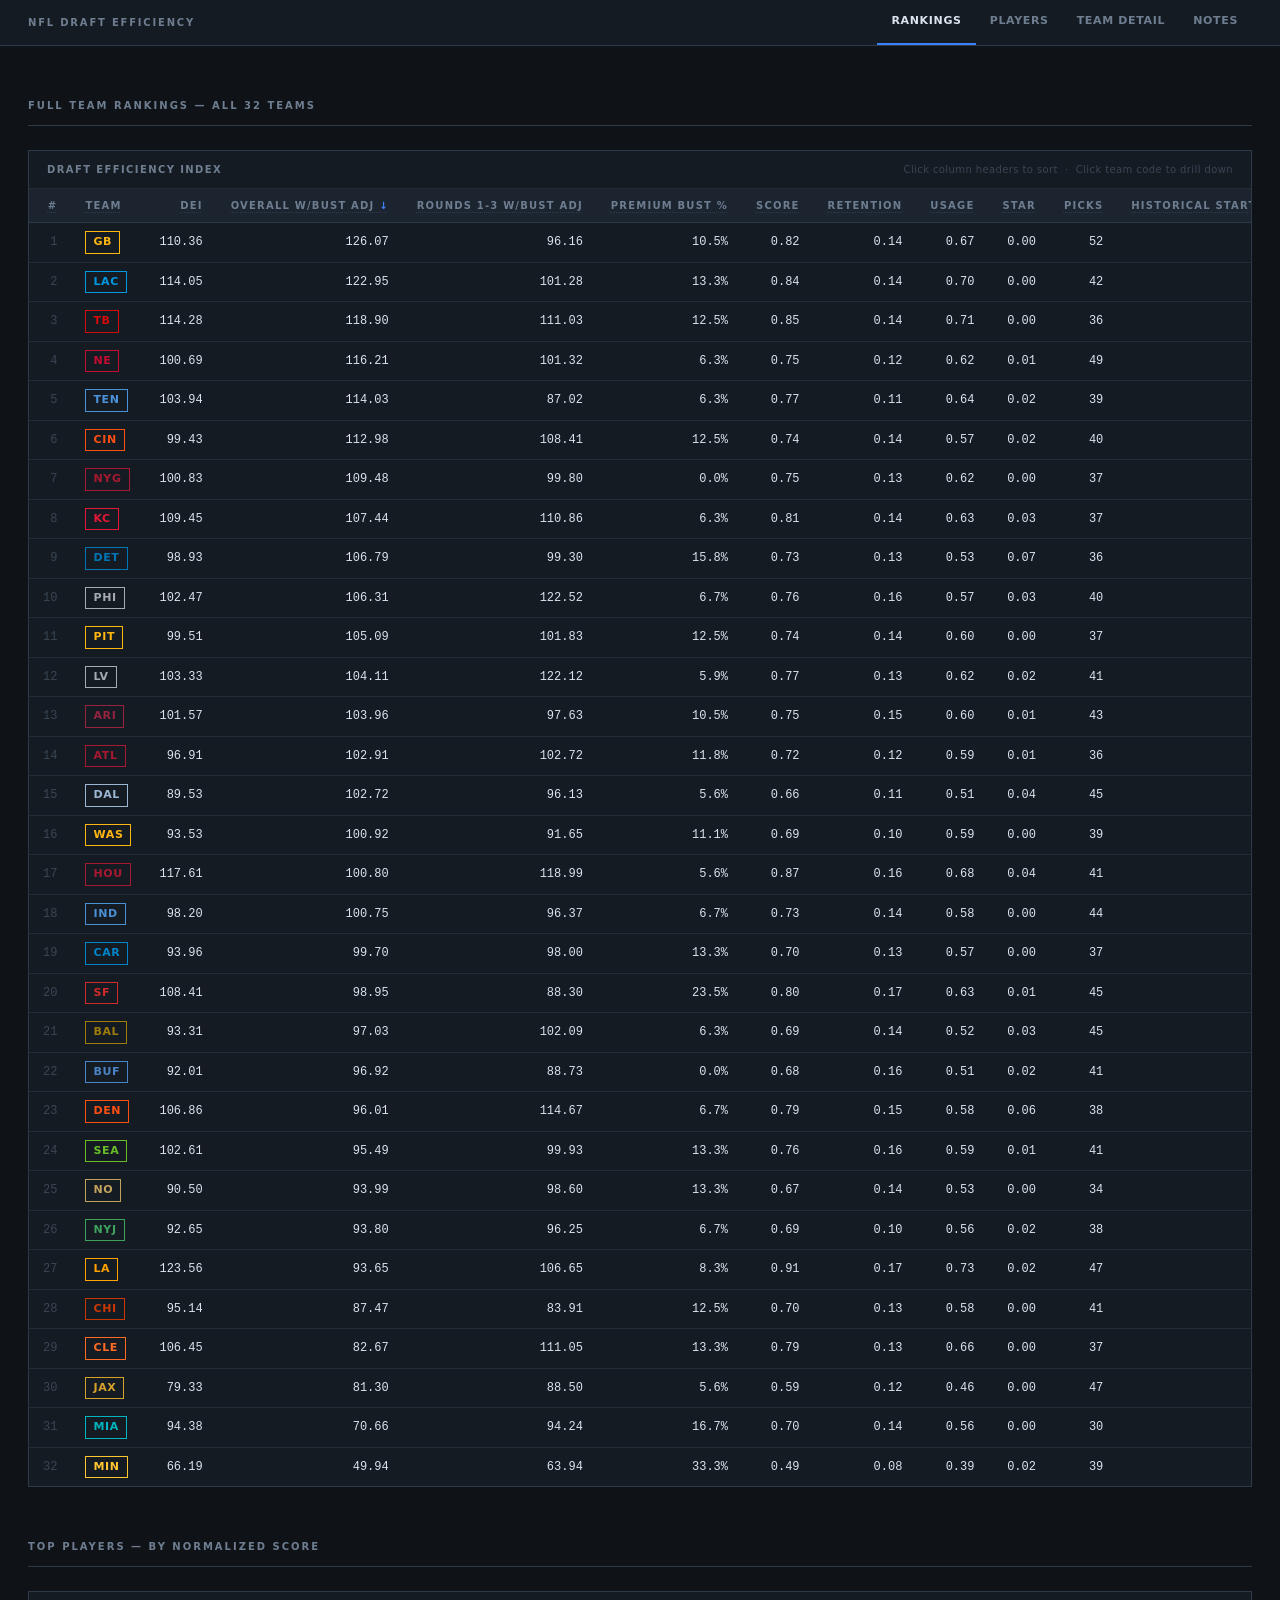
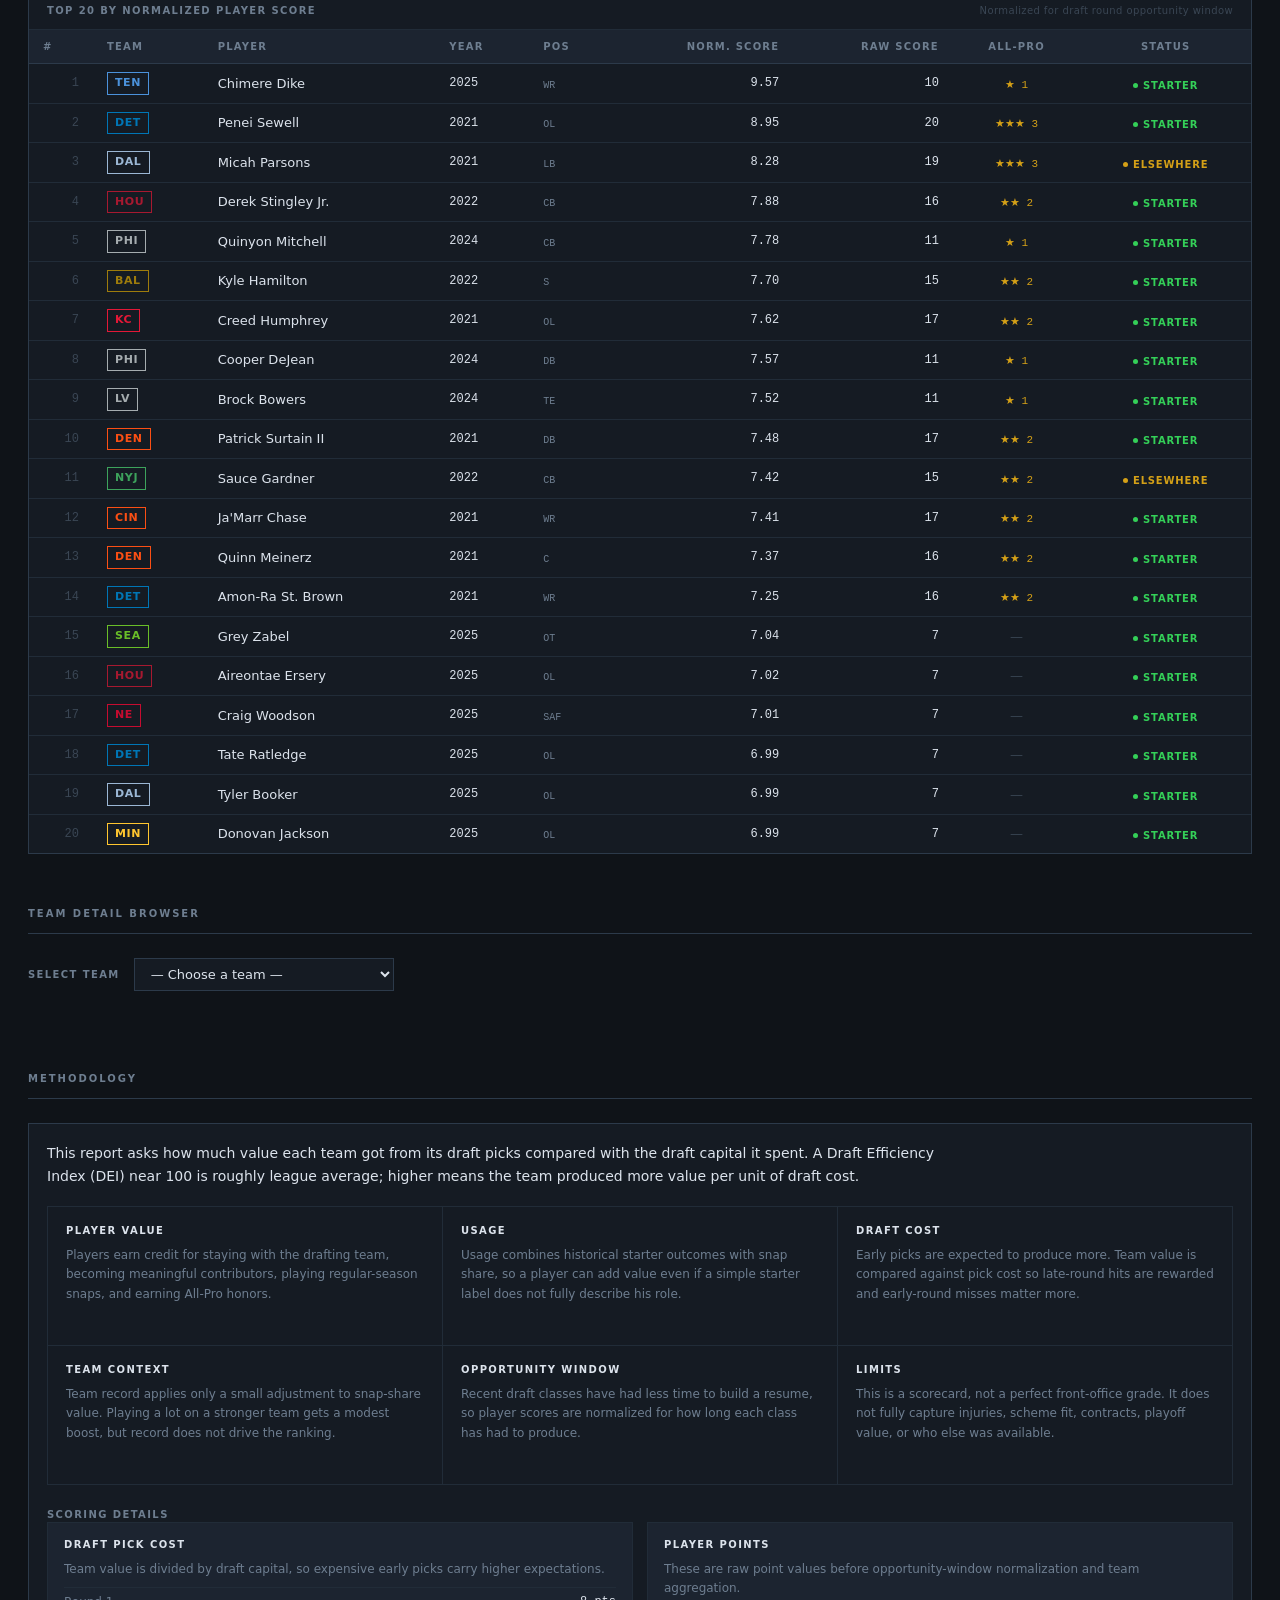
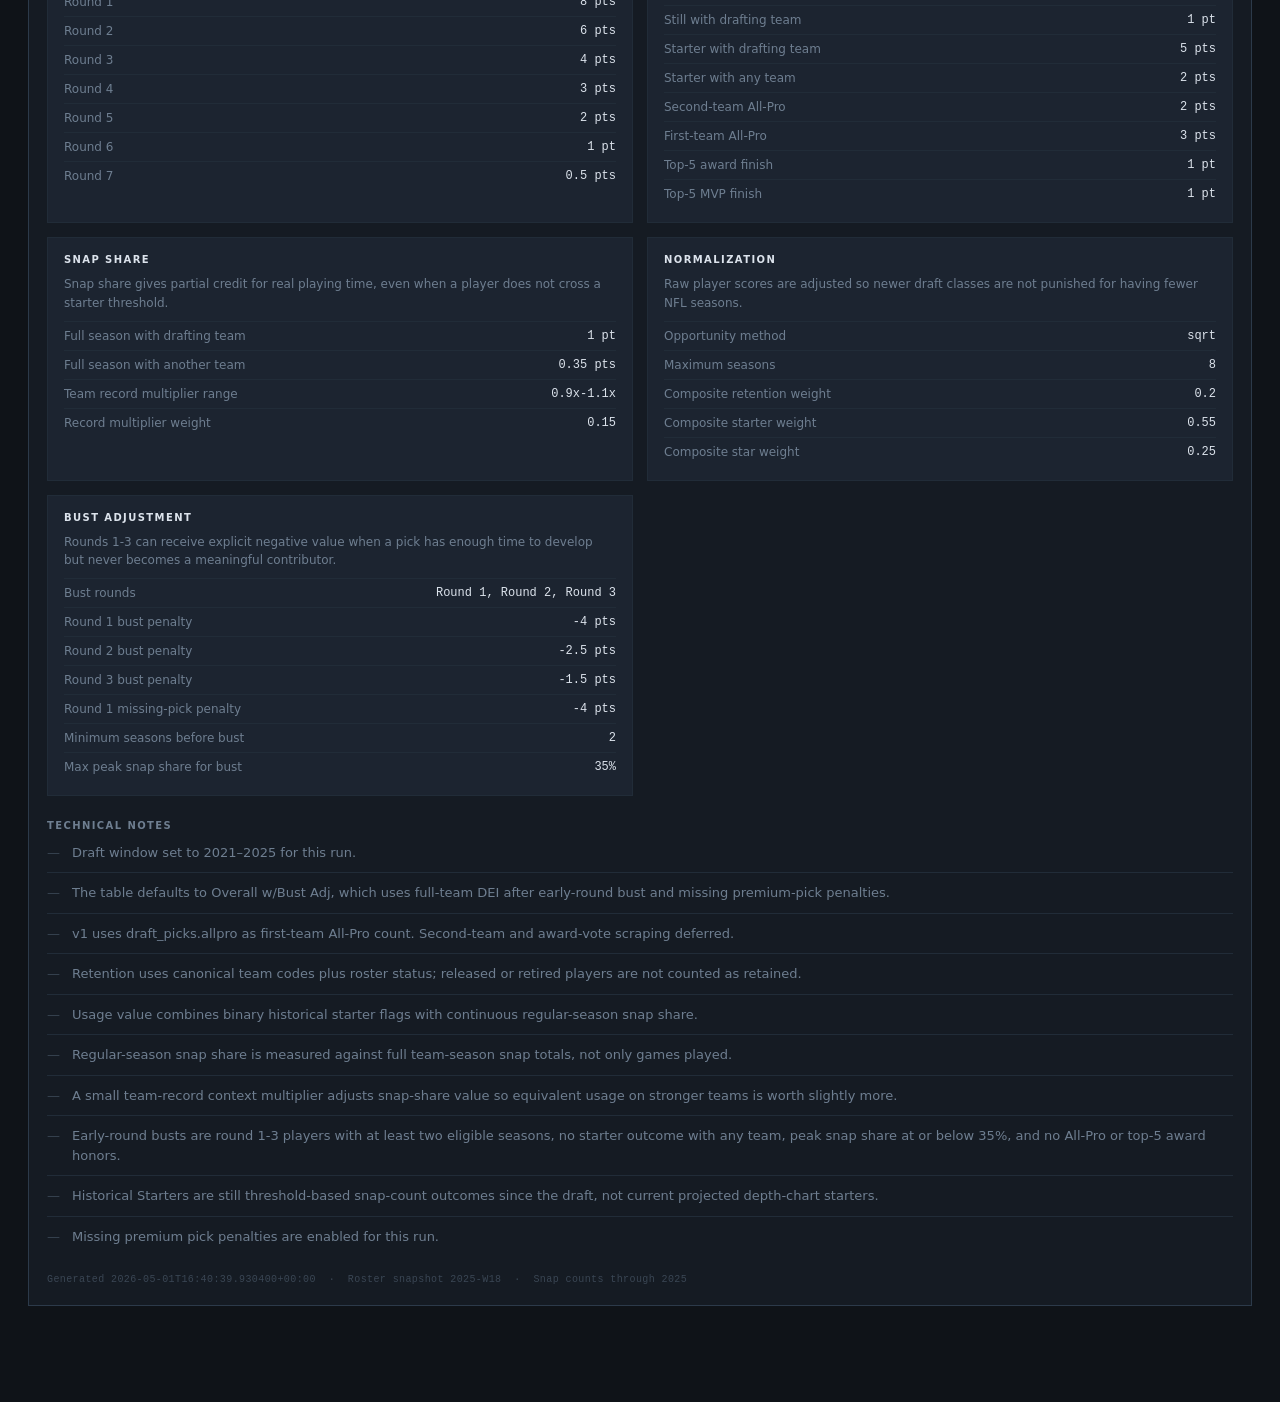
==== commit 011787cf: "Clarify bust-adjusted ranking columns" ====
--- a/outputs/report.html
+++ b/outputs/report.html
@@ -167,15 +167,9 @@
       text-decoration: underline dotted var(--border-2);
       text-underline-offset: 3px;
     }
-    .data-table th[data-tooltip]:hover::before,
-    .data-table th[data-tooltip]:focus-visible::before {
-      content: attr(data-tooltip);
-      position: absolute;
-      left: 50%;
-      bottom: calc(100% + 10px);
-      transform: translateX(-50%);
-      z-index: 20;
-      width: max-content;
+    .header-tooltip {
+      position: fixed;
+      z-index: 1000;
       max-width: 260px;
       padding: 9px 11px;
       border: 1px solid var(--border-2);
@@ -192,21 +186,13 @@
       text-transform: none;
       white-space: normal;
       pointer-events: none;
-    }
-    .data-table th[data-tooltip]:hover::after,
-    .data-table th[data-tooltip]:focus-visible::after {
-      content: '';
-      position: absolute;
-      left: 50%;
-      bottom: calc(100% + 5px);
-      transform: translateX(-50%) rotate(45deg);
-      z-index: 19;
-      width: 10px;
-      height: 10px;
-      border-right: 1px solid var(--border-2);
-      border-bottom: 1px solid var(--border-2);
-      background: var(--surface);
-      pointer-events: none;
+      opacity: 0;
+      transform: translate(-50%, -8px);
+      transition: opacity 120ms ease, transform 120ms ease;
+    }
+    .header-tooltip.visible {
+      opacity: 1;
+      transform: translate(-50%, 0);
     }
     .data-table th.sortable { cursor: pointer; user-select: none; }
     .data-table th.sortable:hover { color: var(--text); }
@@ -501,9 +487,9 @@
             <tr>
               <th class="sortable" data-col="rank" data-tooltip="Current row number for the active sort. This updates when you sort another column." style="text-align:right">#</th>
               <th data-tooltip="NFL team abbreviation. Click a team code in the table to open that team's player detail.">Team</th>
-              <th class="sortable" data-col="dei" data-tooltip="Draft Efficiency Index. The main ranking metric: total draft value divided by draft-pick cost, scaled so about 100 is league average." style="text-align:right">DEI</th>
-              <th class="sortable" data-col="badj" data-tooltip="Bust-adjusted DEI. DEI after applying extra penalties for early-round busts and, when enabled, missing premium picks." style="text-align:right">Bust Adj. DEI</th>
-              <th class="sortable" data-col="prem" data-tooltip="Premium DEI. Efficiency using only rounds 1-3, where picks are most expensive and expectations are highest." style="text-align:right">Premium DEI</th>
+              <th class="sortable" data-col="dei" data-tooltip="Draft Efficiency Index. Overall draft value divided by draft-pick cost across the selected draft window, scaled so about 100 is league average. This does not include the extra early-round bust adjustment." style="text-align:right">DEI</th>
+              <th class="sortable sort-desc" data-col="badj" data-tooltip="Overall with bust adjustment. Starts with the full-team DEI across all included rounds, then applies extra penalties for round 1-3 busts and, when enabled, missing premium picks. This is the default sort." style="text-align:right">Overall w/Bust Adj</th>
+              <th class="sortable" data-col="prem" data-tooltip="Rounds 1-3 with bust adjustment. Measures only premium picks from rounds 1-3, where pick cost and expectations are highest. Later-round picks do not affect this column." style="text-align:right">Rounds 1-3 w/Bust Adj</th>
               <th class="sortable" data-col="bust" data-tooltip="Share of eligible round 1-3 picks classified as busts. Lower is better." style="text-align:right">Premium Bust %</th>
               <th class="sortable" data-col="score" data-tooltip="Raw production score before dividing by draft cost. This includes roster status, usage, honors, and other player value signals." style="text-align:right">Score</th>
               <th class="sortable" data-col="ret" data-tooltip="Retention component. Rewards drafted players who remain with the team, with higher credit for active contributors and starters." style="text-align:right">Retention</th>
@@ -680,7 +666,7 @@
             <div class="methodology-subhead">Technical Notes</div>
             <ul class="notes-list">
           <li>Draft window set to 2021&ndash;2025 for this run.</li>
-          <li>Rank is based solely on Draft Efficiency Index (DEI), not the component-score blend.</li>
+          <li>The table defaults to Overall w/Bust Adj, which uses full-team DEI after early-round bust and missing premium-pick penalties.</li>
           <li>v1 uses draft_picks.allpro as first-team All-Pro count. Second-team and award-vote scraping deferred.</li>
           <li>Retention uses canonical team codes plus roster status; released or retired players are not counted as retained.</li>
           <li>Usage value combines binary historical starter flags with continuous regular-season snap share.</li>
@@ -692,7 +678,7 @@
         </ul>
           </div>
         </div>
-        <p class="footer-line">Generated 2026-05-01T16:33:04.371592+00:00 &nbsp;&middot;&nbsp; Roster snapshot 2025-W18 &nbsp;&middot;&nbsp; Snap counts through 2025</p>
+        <p class="footer-line">Generated 2026-05-01T16:40:39.930400+00:00 &nbsp;&middot;&nbsp; Roster snapshot 2025-W18 &nbsp;&middot;&nbsp; Snap counts through 2025</p>
       </div>
     </div>
   </section>
@@ -728,9 +714,52 @@
   return `<span class="ap-count">${'★'.repeat(n)}&nbsp;${n}</span>`;
 }
 
+// Header tooltips use fixed positioning so table overflow cannot clip them.
+(function() {
+  const tooltip = document.createElement('div');
+  tooltip.className = 'header-tooltip';
+  document.body.appendChild(tooltip);
+
+  function positionTooltip(target) {
+    const rect = target.getBoundingClientRect();
+    const x = Math.min(Math.max(rect.left + rect.width / 2, 150), window.innerWidth - 150);
+    const y = Math.max(rect.top - tooltip.offsetHeight - 12, 10);
+    tooltip.style.left = `${x}px`;
+    tooltip.style.top = `${y}px`;
+  }
+
+  function showTooltip(target) {
+    tooltip.textContent = target.dataset.tooltip;
+    tooltip.classList.add('visible');
+    positionTooltip(target);
+  }
+
+  function hideTooltip() {
+    tooltip.classList.remove('visible');
+  }
+
+  document.querySelectorAll('th[data-tooltip]').forEach(th => {
+    th.setAttribute('tabindex', '0');
+    th.setAttribute('title', th.dataset.tooltip);
+    th.addEventListener('mouseenter', () => showTooltip(th));
+    th.addEventListener('mouseleave', hideTooltip);
+    th.addEventListener('focus', () => showTooltip(th));
+    th.addEventListener('blur', hideTooltip);
+    th.addEventListener('mousemove', () => positionTooltip(th));
+  });
+
+  window.addEventListener('scroll', hideTooltip, {passive: true});
+  window.addEventListener('resize', hideTooltip);
+})();
+
 // Rankings table with sort
 let rankData = TEAM_SCORES.map((r, i) => ({...r, displayRank: i + 1}));
-let sortState = {col:'rank', dir:'asc'};
+let sortState = {col:'badj', dir:'desc'};
+
+function compareRankRows(a, b, col, dir) {
+  const d = typeof a[col]==='number' ? a[col]-b[col] : String(a[col]).localeCompare(String(b[col]));
+  return dir==='asc' ? d : -d;
+}
 
 function updateDisplayRanks() {
   rankData.forEach((r, i) => { r.displayRank = i + 1; });
@@ -754,6 +783,8 @@
     </tr>`;
   }).join('');
 }
+rankData.sort((a, b) => compareRankRows(a, b, sortState.col, sortState.dir));
+updateDisplayRanks();
 renderRankings();
 
 document.querySelectorAll('#rankings-table th.sortable').forEach(th => {
@@ -761,10 +792,7 @@
     const col = th.dataset.col;
     const dir = (sortState.col===col && sortState.dir==='asc') ? 'desc' : 'asc';
     sortState = {col, dir};
-    rankData.sort((a,b) => {
-      const d = typeof a[col]==='number' ? a[col]-b[col] : String(a[col]).localeCompare(String(b[col]));
-      return dir==='asc' ? d : -d;
-    });
+    rankData.sort((a,b) => compareRankRows(a, b, col, dir));
     updateDisplayRanks();
     document.querySelectorAll('#rankings-table th').forEach(h => h.classList.remove('sort-asc','sort-desc'));
     th.classList.add(dir==='asc'?'sort-asc':'sort-desc');
@@ -836,8 +864,8 @@
     html += `<div class="team-score-strip">
       <div class="score-cell"><div class="score-v" style="color:${col}">${ts.rank}</div><div class="score-lbl">Rank</div></div>
       <div class="score-cell"><div class="score-v">${ts.dei.toFixed(2)}</div><div class="score-lbl">DEI</div></div>
-      <div class="score-cell"><div class="score-v">${ts.badj.toFixed(2)}</div><div class="score-lbl">Bust Adj. DEI</div></div>
-      <div class="score-cell"><div class="score-v">${ts.prem.toFixed(2)}</div><div class="score-lbl">Premium DEI</div></div>
+      <div class="score-cell"><div class="score-v">${ts.badj.toFixed(2)}</div><div class="score-lbl">Overall w/Bust Adj</div></div>
+      <div class="score-cell"><div class="score-v">${ts.prem.toFixed(2)}</div><div class="score-lbl">Rounds 1-3 w/Bust Adj</div></div>
       <div class="score-cell"><div class="score-v">${(ts.bust * 100).toFixed(1)}%</div><div class="score-lbl">Premium Bust</div></div>
       <div class="score-cell"><div class="score-v">${ts.score.toFixed(2)}</div><div class="score-lbl">Team Score</div></div>
       <div class="score-cell"><div class="score-v">${ts.ret.toFixed(2)}</div><div class="score-lbl">Retention</div></div>
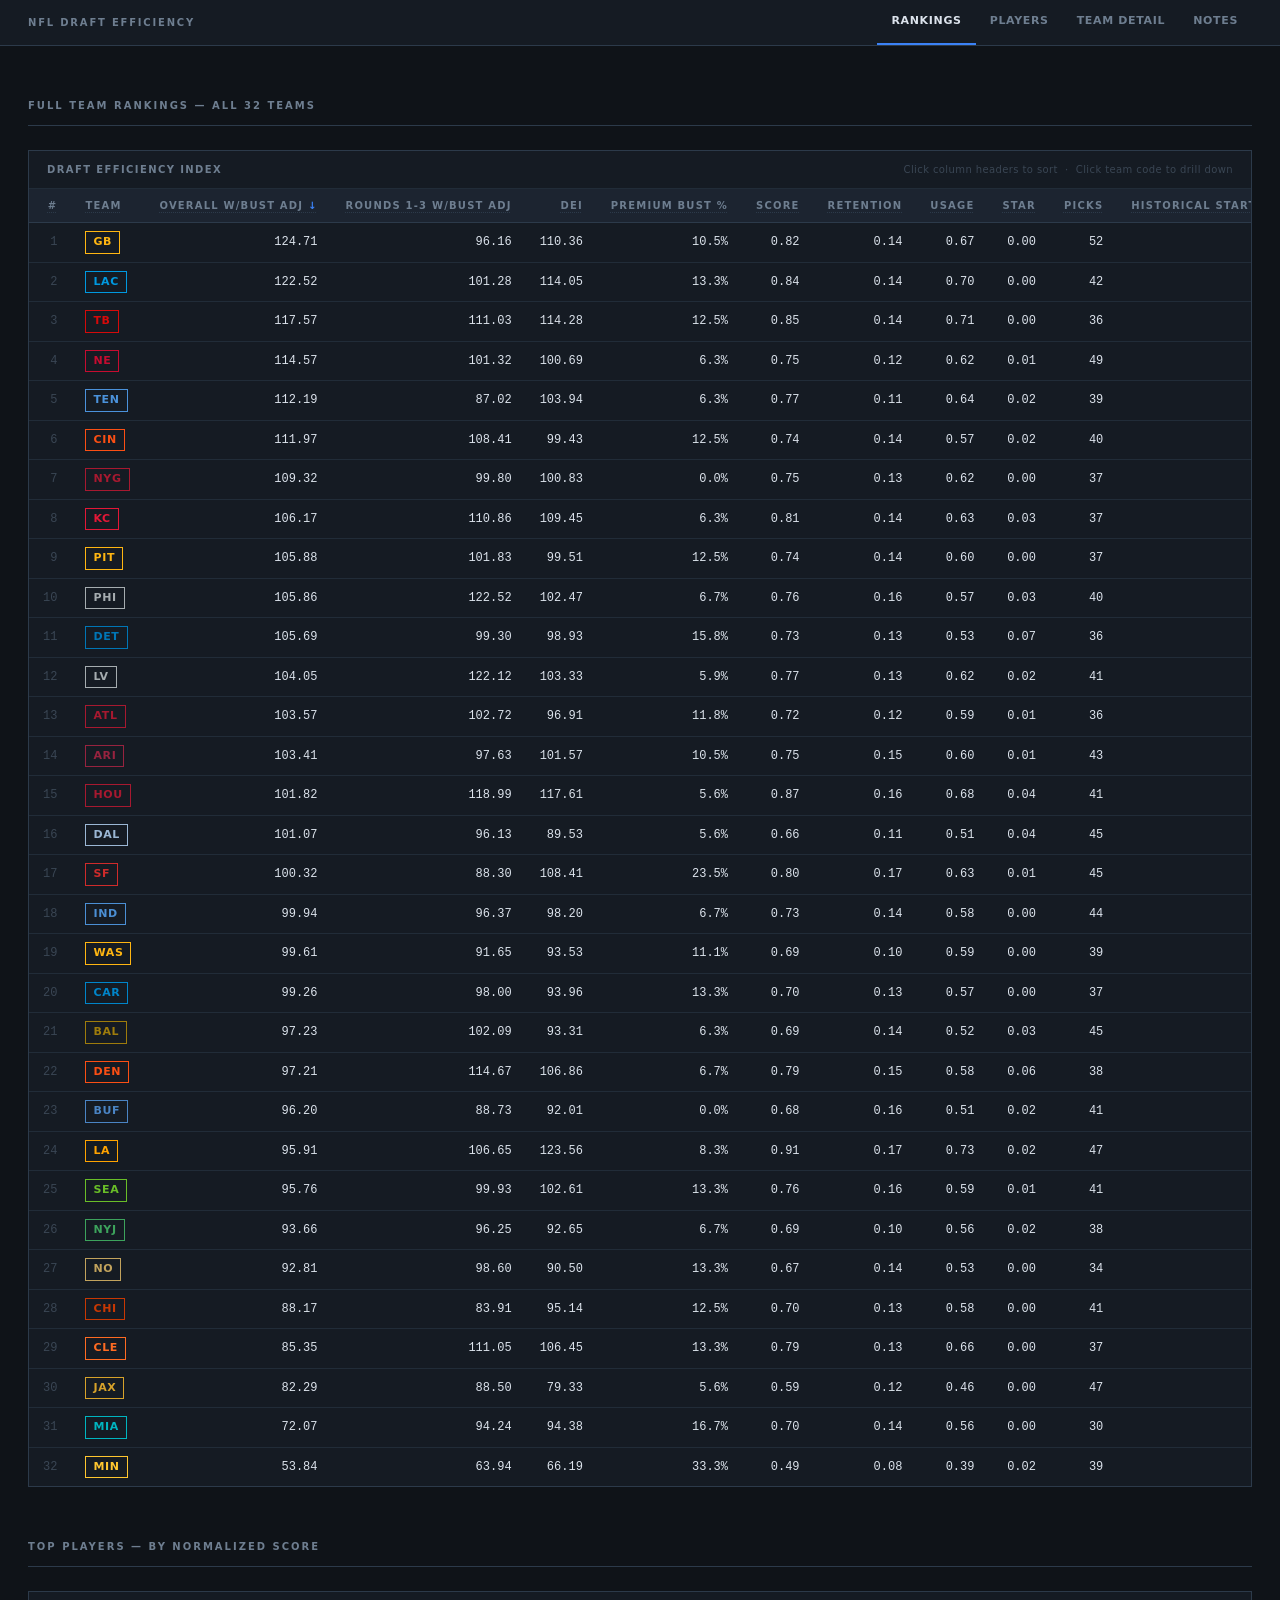
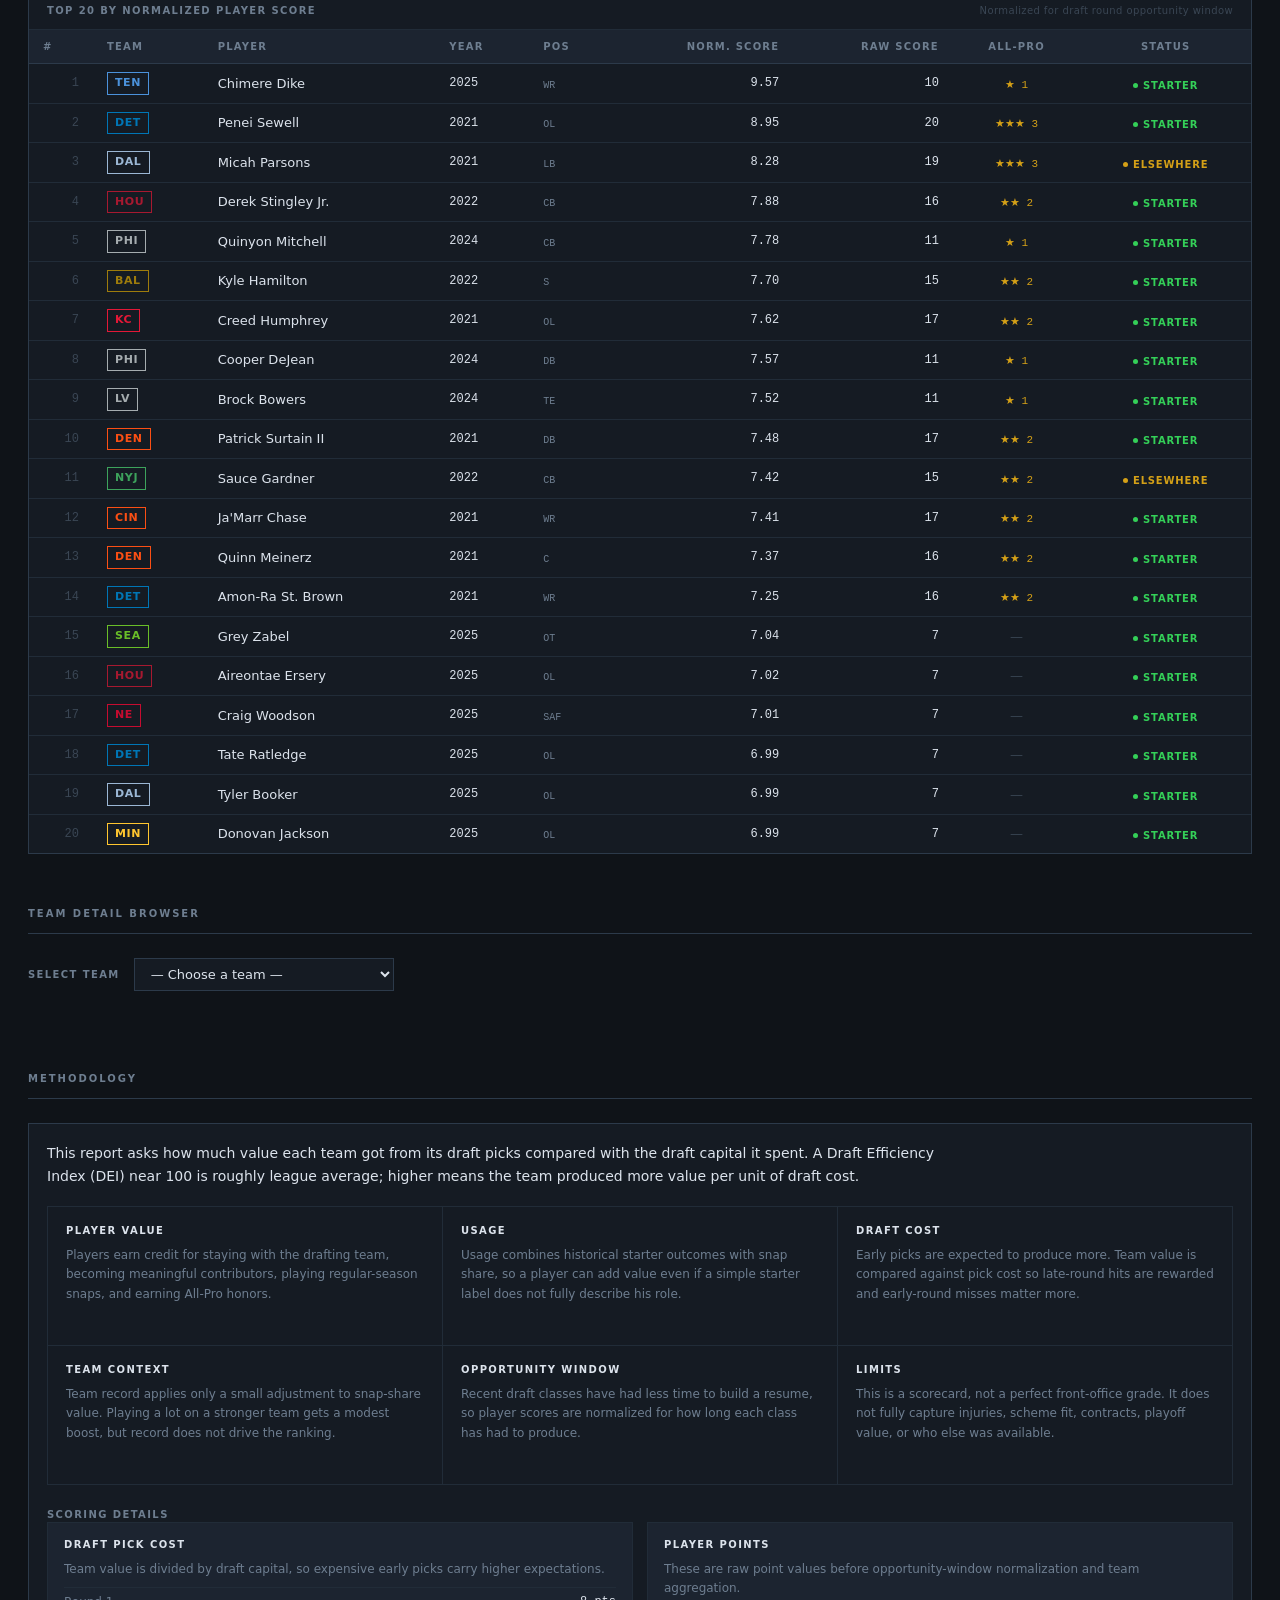
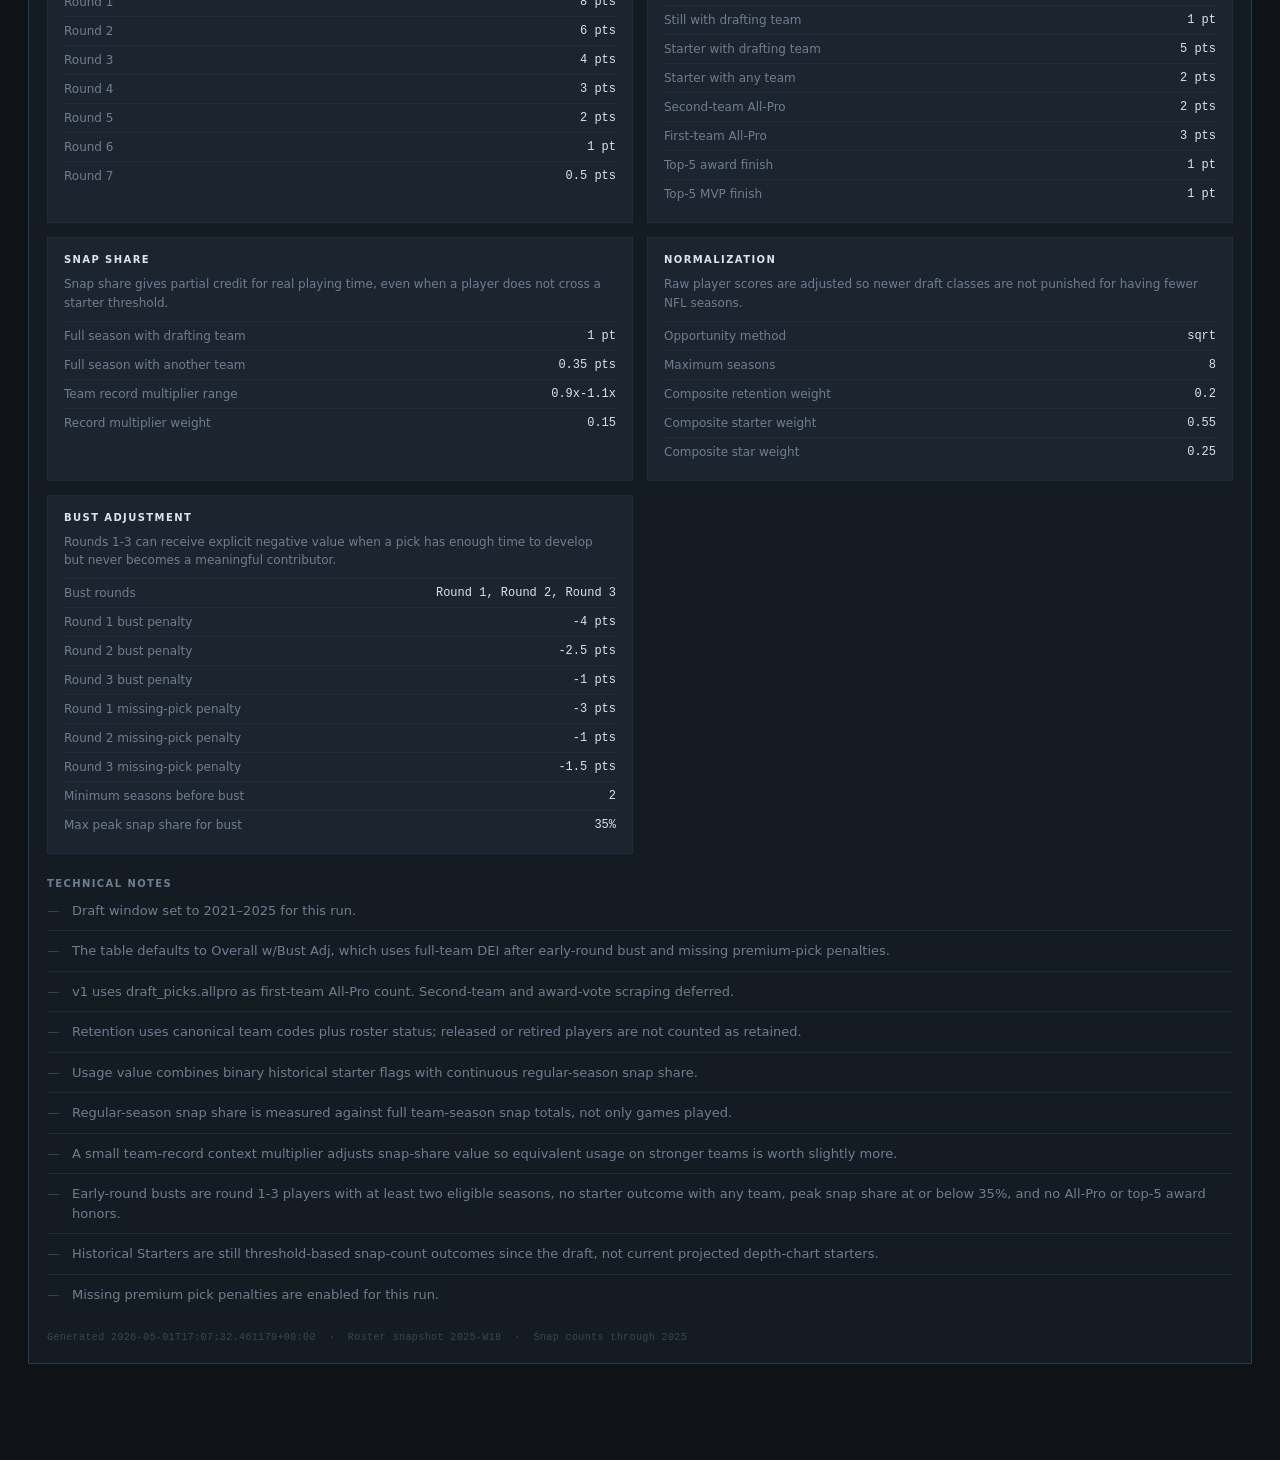
==== commit 248e341d: "Tune premium pick penalties and ranking layout" ====
--- a/outputs/report.html
+++ b/outputs/report.html
@@ -170,7 +170,7 @@
     .header-tooltip {
       position: fixed;
       z-index: 1000;
-      max-width: 260px;
+      max-width: 310px;
       padding: 9px 11px;
       border: 1px solid var(--border-2);
       border-radius: 8px;
@@ -178,10 +178,10 @@
       box-shadow: 0 12px 30px rgba(15, 23, 42, 0.16);
       color: var(--text);
       font-family: var(--sans);
-      font-size: 11px;
+      font-size: 13px;
       font-weight: 500;
       letter-spacing: 0;
-      line-height: 1.35;
+      line-height: 1.45;
       text-align: left;
       text-transform: none;
       white-space: normal;
@@ -487,9 +487,9 @@
             <tr>
               <th class="sortable" data-col="rank" data-tooltip="Current row number for the active sort. This updates when you sort another column." style="text-align:right">#</th>
               <th data-tooltip="NFL team abbreviation. Click a team code in the table to open that team's player detail.">Team</th>
-              <th class="sortable" data-col="dei" data-tooltip="Draft Efficiency Index. Overall draft value divided by draft-pick cost across the selected draft window, scaled so about 100 is league average. This does not include the extra early-round bust adjustment." style="text-align:right">DEI</th>
               <th class="sortable sort-desc" data-col="badj" data-tooltip="Overall with bust adjustment. Starts with the full-team DEI across all included rounds, then applies extra penalties for round 1-3 busts and, when enabled, missing premium picks. This is the default sort." style="text-align:right">Overall w/Bust Adj</th>
               <th class="sortable" data-col="prem" data-tooltip="Rounds 1-3 with bust adjustment. Measures only premium picks from rounds 1-3, where pick cost and expectations are highest. Later-round picks do not affect this column." style="text-align:right">Rounds 1-3 w/Bust Adj</th>
+              <th class="sortable" data-col="dei" data-tooltip="Draft Efficiency Index. Overall draft value divided by draft-pick cost across the selected draft window, scaled so about 100 is league average. This does not include the extra early-round bust adjustment." style="text-align:right">DEI</th>
               <th class="sortable" data-col="bust" data-tooltip="Share of eligible round 1-3 picks classified as busts. Lower is better." style="text-align:right">Premium Bust %</th>
               <th class="sortable" data-col="score" data-tooltip="Raw production score before dividing by draft cost. This includes roster status, usage, honors, and other player value signals." style="text-align:right">Score</th>
               <th class="sortable" data-col="ret" data-tooltip="Retention component. Rewards drafted players who remain with the team, with higher credit for active contributors and starters." style="text-align:right">Retention</th>
@@ -651,8 +651,10 @@
                     <tr><td>Bust rounds</td><td>Round 1, Round 2, Round 3</td></tr>
                     <tr><td>Round 1 bust penalty</td><td>-4 pts</td></tr>
                     <tr><td>Round 2 bust penalty</td><td>-2.5 pts</td></tr>
-                    <tr><td>Round 3 bust penalty</td><td>-1.5 pts</td></tr>
-                    <tr><td>Round 1 missing-pick penalty</td><td>-4 pts</td></tr>
+                    <tr><td>Round 3 bust penalty</td><td>-1 pts</td></tr>
+                    <tr><td>Round 1 missing-pick penalty</td><td>-3 pts</td></tr>
+                    <tr><td>Round 2 missing-pick penalty</td><td>-1 pts</td></tr>
+                    <tr><td>Round 3 missing-pick penalty</td><td>-1.5 pts</td></tr>
                     <tr><td>Minimum seasons before bust</td><td>2</td></tr>
                     <tr><td>Max peak snap share for bust</td><td>35%</td></tr>
                   </tbody>
@@ -678,7 +680,7 @@
         </ul>
           </div>
         </div>
-        <p class="footer-line">Generated 2026-05-01T16:40:39.930400+00:00 &nbsp;&middot;&nbsp; Roster snapshot 2025-W18 &nbsp;&middot;&nbsp; Snap counts through 2025</p>
+        <p class="footer-line">Generated 2026-05-01T17:07:32.461179+00:00 &nbsp;&middot;&nbsp; Roster snapshot 2025-W18 &nbsp;&middot;&nbsp; Snap counts through 2025</p>
       </div>
     </div>
   </section>
@@ -688,11 +690,11 @@
 <script>
 const TEAM_INFO = {"ARI":{"name":"Arizona Cardinals","color":"#97233F"},"ATL":{"name":"Atlanta Falcons","color":"#A71930"},"BAL":{"name":"Baltimore Ravens","color":"#9E7C0C"},"BUF":{"name":"Buffalo Bills","color":"#4A84C4"},"CAR":{"name":"Carolina Panthers","color":"#0085CA"},"CHI":{"name":"Chicago Bears","color":"#C83803"},"CIN":{"name":"Cincinnati Bengals","color":"#FB4F14"},"CLE":{"name":"Cleveland Browns","color":"#FF6B22"},"DAL":{"name":"Dallas Cowboys","color":"#9BB7D4"},"DEN":{"name":"Denver Broncos","color":"#FB4F14"},"DET":{"name":"Detroit Lions","color":"#0076B6"},"GB":{"name":"Green Bay Packers","color":"#FFB612"},"HOU":{"name":"Houston Texans","color":"#A71930"},"IND":{"name":"Indianapolis Colts","color":"#4B8FD4"},"JAX":{"name":"Jacksonville Jaguars","color":"#D7A22A"},"KC":{"name":"Kansas City Chiefs","color":"#E31837"},"LAC":{"name":"Los Angeles Chargers","color":"#0099E0"},"LA":{"name":"Los Angeles Rams","color":"#FFA300"},"LV":{"name":"Las Vegas Raiders","color":"#A5ACAF"},"MIA":{"name":"Miami Dolphins","color":"#00B5C0"},"MIN":{"name":"Minnesota Vikings","color":"#FFC62F"},"NE":{"name":"New England Patriots","color":"#C60C30"},"NO":{"name":"New Orleans Saints","color":"#C2A35D"},"NYG":{"name":"New York Giants","color":"#A71930"},"NYJ":{"name":"New York Jets","color":"#3DA35C"},"PHI":{"name":"Philadelphia Eagles","color":"#A5ACAF"},"PIT":{"name":"Pittsburgh Steelers","color":"#FFB612"},"SEA":{"name":"Seattle Seahawks","color":"#69BE28"},"SF":{"name":"San Francisco 49ers","color":"#CF2B2B"},"TB":{"name":"Tampa Bay Buccaneers","color":"#D50A0A"},"TEN":{"name":"Tennessee Titans","color":"#4B92DB"},"WAS":{"name":"Washington Commanders","color":"#FFB612"}};
 
-const TEAM_SCORES = [{"rank":1,"team":"LA","dei":123.56,"score":0.914822,"ret":0.168963,"str":0.730184,"star":0.015675,"prem":106.65,"bust":0.0833,"badj":93.65,"miss":5,"picks":47,"starters":19},{"rank":2,"team":"HOU","dei":117.61,"score":0.870819,"ret":0.158594,"str":0.677173,"star":0.035052,"prem":118.99,"bust":0.0556,"badj":100.8,"miss":4,"picks":41,"starters":20},{"rank":3,"team":"TB","dei":114.28,"score":0.846131,"ret":0.13987,"str":0.706261,"star":0.0,"prem":111.03,"bust":0.125,"badj":118.9,"miss":1,"picks":36,"starters":20},{"rank":4,"team":"LAC","dei":114.05,"score":0.844407,"ret":0.142286,"str":0.702122,"star":0.0,"prem":101.28,"bust":0.1333,"badj":122.95,"miss":1,"picks":42,"starters":20},{"rank":5,"team":"GB","dei":110.36,"score":0.817083,"ret":0.142866,"str":0.674217,"star":0.0,"prem":96.16,"bust":0.1053,"badj":126.07,"miss":0,"picks":52,"starters":26},{"rank":6,"team":"KC","dei":109.45,"score":0.810416,"ret":0.144335,"str":0.634863,"star":0.031219,"prem":110.86,"bust":0.0625,"badj":107.44,"miss":3,"picks":37,"starters":20},{"rank":7,"team":"SF","dei":108.41,"score":0.8027,"ret":0.165614,"str":0.626922,"star":0.010164,"prem":88.3,"bust":0.2353,"badj":98.95,"miss":3,"picks":45,"starters":18},{"rank":8,"team":"DEN","dei":106.86,"score":0.791231,"ret":0.151438,"str":0.577525,"star":0.062269,"prem":114.67,"bust":0.0667,"badj":96.01,"miss":3,"picks":38,"starters":15},{"rank":9,"team":"CLE","dei":106.45,"score":0.788199,"ret":0.126429,"str":0.66177,"star":0.0,"prem":111.05,"bust":0.1333,"badj":82.67,"miss":5,"picks":37,"starters":16},{"rank":10,"team":"TEN","dei":103.94,"score":0.769611,"ret":0.108986,"str":0.638485,"star":0.02214,"prem":87.02,"bust":0.0625,"badj":114.03,"miss":1,"picks":39,"starters":19},{"rank":11,"team":"LV","dei":103.33,"score":0.765063,"ret":0.128296,"str":0.620757,"star":0.01601,"prem":122.12,"bust":0.0588,"badj":104.11,"miss":2,"picks":41,"starters":19},{"rank":12,"team":"SEA","dei":102.61,"score":0.759755,"ret":0.158061,"str":0.589052,"star":0.012643,"prem":99.93,"bust":0.1333,"badj":95.49,"miss":4,"picks":41,"starters":18},{"rank":13,"team":"PHI","dei":102.47,"score":0.758725,"ret":0.157448,"str":0.56889,"star":0.032387,"prem":122.52,"bust":0.0667,"badj":106.31,"miss":2,"picks":40,"starters":17},{"rank":14,"team":"ARI","dei":101.57,"score":0.752068,"ret":0.145836,"str":0.595479,"star":0.010753,"prem":97.63,"bust":0.1053,"badj":103.96,"miss":2,"picks":43,"starters":18},{"rank":15,"team":"NYG","dei":100.83,"score":0.746583,"ret":0.130812,"str":0.615771,"star":0.0,"prem":99.8,"bust":0.0,"badj":109.48,"miss":1,"picks":37,"starters":19},{"rank":16,"team":"NE","dei":100.69,"score":0.745545,"ret":0.117189,"str":0.618256,"star":0.010101,"prem":101.32,"bust":0.0625,"badj":116.21,"miss":0,"picks":49,"starters":20},{"rank":17,"team":"PIT","dei":99.51,"score":0.736786,"ret":0.141428,"str":0.595358,"star":0.0,"prem":101.83,"bust":0.125,"badj":105.09,"miss":1,"picks":37,"starters":17},{"rank":18,"team":"CIN","dei":99.43,"score":0.736168,"ret":0.144886,"str":0.571332,"star":0.01995,"prem":108.41,"bust":0.125,"badj":112.98,"miss":0,"picks":40,"starters":17},{"rank":19,"team":"DET","dei":98.93,"score":0.732466,"ret":0.133325,"str":0.528892,"star":0.070249,"prem":99.3,"bust":0.1579,"badj":106.79,"miss":1,"picks":36,"starters":17},{"rank":20,"team":"IND","dei":98.2,"score":0.727094,"ret":0.144671,"str":0.582423,"star":0.0,"prem":96.37,"bust":0.0667,"badj":100.75,"miss":2,"picks":44,"starters":18},{"rank":21,"team":"ATL","dei":96.91,"score":0.717559,"ret":0.116386,"str":0.588295,"star":0.012878,"prem":102.72,"bust":0.1176,"badj":102.91,"miss":1,"picks":36,"starters":19},{"rank":22,"team":"CHI","dei":95.14,"score":0.704422,"ret":0.128202,"str":0.576219,"star":0.0,"prem":83.91,"bust":0.125,"badj":87.47,"miss":4,"picks":41,"starters":18},{"rank":23,"team":"MIA","dei":94.38,"score":0.698824,"ret":0.140701,"str":0.558123,"star":0.0,"prem":94.24,"bust":0.1667,"badj":70.66,"miss":5,"picks":30,"starters":11},{"rank":24,"team":"CAR","dei":93.96,"score":0.695704,"ret":0.127954,"str":0.56775,"star":0.0,"prem":98.0,"bust":0.1333,"badj":99.7,"miss":1,"picks":37,"starters":17},{"rank":25,"team":"WAS","dei":93.53,"score":0.69251,"ret":0.100044,"str":0.592466,"star":0.0,"prem":91.65,"bust":0.1111,"badj":100.92,"miss":1,"picks":39,"starters":18},{"rank":26,"team":"BAL","dei":93.31,"score":0.690901,"ret":0.140173,"str":0.521316,"star":0.029412,"prem":102.09,"bust":0.0625,"badj":97.03,"miss":2,"picks":45,"starters":17},{"rank":27,"team":"NYJ","dei":92.65,"score":0.685978,"ret":0.102604,"str":0.562684,"star":0.02069,"prem":96.25,"bust":0.0667,"badj":93.8,"miss":3,"picks":38,"starters":19},{"rank":28,"team":"BUF","dei":92.01,"score":0.681242,"ret":0.156346,"str":0.50765,"star":0.017247,"prem":88.73,"bust":0.0,"badj":96.92,"miss":1,"picks":41,"starters":14},{"rank":29,"team":"NO","dei":90.5,"score":0.670087,"ret":0.143046,"str":0.527041,"star":0.0,"prem":98.6,"bust":0.1333,"badj":93.99,"miss":2,"picks":34,"starters":13},{"rank":30,"team":"DAL","dei":89.53,"score":0.662867,"ret":0.114699,"str":0.509397,"star":0.038771,"prem":96.13,"bust":0.0556,"badj":102.72,"miss":0,"picks":45,"starters":15},{"rank":31,"team":"JAX","dei":79.33,"score":0.587351,"ret":0.124044,"str":0.463307,"star":0.0,"prem":88.5,"bust":0.0556,"badj":81.3,"miss":2,"picks":47,"starters":17},{"rank":32,"team":"MIN","dei":66.19,"score":0.490104,"ret":0.084066,"str":0.389594,"star":0.016444,"prem":63.94,"bust":0.3333,"badj":49.94,"miss":5,"picks":39,"starters":11}];
+const TEAM_SCORES = [{"rank":1,"team":"LA","dei":123.56,"score":0.914822,"ret":0.168963,"str":0.730184,"star":0.015675,"prem":106.65,"bust":0.0833,"badj":95.91,"miss":5,"picks":47,"starters":19},{"rank":2,"team":"HOU","dei":117.61,"score":0.870819,"ret":0.158594,"str":0.677173,"star":0.035052,"prem":118.99,"bust":0.0556,"badj":101.82,"miss":4,"picks":41,"starters":20},{"rank":3,"team":"TB","dei":114.28,"score":0.846131,"ret":0.13987,"str":0.706261,"star":0.0,"prem":111.03,"bust":0.125,"badj":117.57,"miss":1,"picks":36,"starters":20},{"rank":4,"team":"LAC","dei":114.05,"score":0.844407,"ret":0.142286,"str":0.702122,"star":0.0,"prem":101.28,"bust":0.1333,"badj":122.52,"miss":1,"picks":42,"starters":20},{"rank":5,"team":"GB","dei":110.36,"score":0.817083,"ret":0.142866,"str":0.674217,"star":0.0,"prem":96.16,"bust":0.1053,"badj":124.71,"miss":0,"picks":52,"starters":26},{"rank":6,"team":"KC","dei":109.45,"score":0.810416,"ret":0.144335,"str":0.634863,"star":0.031219,"prem":110.86,"bust":0.0625,"badj":106.17,"miss":3,"picks":37,"starters":20},{"rank":7,"team":"SF","dei":108.41,"score":0.8027,"ret":0.165614,"str":0.626922,"star":0.010164,"prem":88.3,"bust":0.2353,"badj":100.32,"miss":3,"picks":45,"starters":18},{"rank":8,"team":"DEN","dei":106.86,"score":0.791231,"ret":0.151438,"str":0.577525,"star":0.062269,"prem":114.67,"bust":0.0667,"badj":97.21,"miss":3,"picks":38,"starters":15},{"rank":9,"team":"CLE","dei":106.45,"score":0.788199,"ret":0.126429,"str":0.66177,"star":0.0,"prem":111.05,"bust":0.1333,"badj":85.35,"miss":5,"picks":37,"starters":16},{"rank":10,"team":"TEN","dei":103.94,"score":0.769611,"ret":0.108986,"str":0.638485,"star":0.02214,"prem":87.02,"bust":0.0625,"badj":112.19,"miss":1,"picks":39,"starters":19},{"rank":11,"team":"LV","dei":103.33,"score":0.765063,"ret":0.128296,"str":0.620757,"star":0.01601,"prem":122.12,"bust":0.0588,"badj":104.05,"miss":2,"picks":41,"starters":19},{"rank":12,"team":"SEA","dei":102.61,"score":0.759755,"ret":0.158061,"str":0.589052,"star":0.012643,"prem":99.93,"bust":0.1333,"badj":95.76,"miss":4,"picks":41,"starters":18},{"rank":13,"team":"PHI","dei":102.47,"score":0.758725,"ret":0.157448,"str":0.56889,"star":0.032387,"prem":122.52,"bust":0.0667,"badj":105.86,"miss":2,"picks":40,"starters":17},{"rank":14,"team":"ARI","dei":101.57,"score":0.752068,"ret":0.145836,"str":0.595479,"star":0.010753,"prem":97.63,"bust":0.1053,"badj":103.41,"miss":2,"picks":43,"starters":18},{"rank":15,"team":"NYG","dei":100.83,"score":0.746583,"ret":0.130812,"str":0.615771,"star":0.0,"prem":99.8,"bust":0.0,"badj":109.32,"miss":1,"picks":37,"starters":19},{"rank":16,"team":"NE","dei":100.69,"score":0.745545,"ret":0.117189,"str":0.618256,"star":0.010101,"prem":101.32,"bust":0.0625,"badj":114.57,"miss":0,"picks":49,"starters":20},{"rank":17,"team":"PIT","dei":99.51,"score":0.736786,"ret":0.141428,"str":0.595358,"star":0.0,"prem":101.83,"bust":0.125,"badj":105.88,"miss":1,"picks":37,"starters":17},{"rank":18,"team":"CIN","dei":99.43,"score":0.736168,"ret":0.144886,"str":0.571332,"star":0.01995,"prem":108.41,"bust":0.125,"badj":111.97,"miss":0,"picks":40,"starters":17},{"rank":19,"team":"DET","dei":98.93,"score":0.732466,"ret":0.133325,"str":0.528892,"star":0.070249,"prem":99.3,"bust":0.1579,"badj":105.69,"miss":1,"picks":36,"starters":17},{"rank":20,"team":"IND","dei":98.2,"score":0.727094,"ret":0.144671,"str":0.582423,"star":0.0,"prem":96.37,"bust":0.0667,"badj":99.94,"miss":2,"picks":44,"starters":18},{"rank":21,"team":"ATL","dei":96.91,"score":0.717559,"ret":0.116386,"str":0.588295,"star":0.012878,"prem":102.72,"bust":0.1176,"badj":103.57,"miss":1,"picks":36,"starters":19},{"rank":22,"team":"CHI","dei":95.14,"score":0.704422,"ret":0.128202,"str":0.576219,"star":0.0,"prem":83.91,"bust":0.125,"badj":88.17,"miss":4,"picks":41,"starters":18},{"rank":23,"team":"MIA","dei":94.38,"score":0.698824,"ret":0.140701,"str":0.558123,"star":0.0,"prem":94.24,"bust":0.1667,"badj":72.07,"miss":5,"picks":30,"starters":11},{"rank":24,"team":"CAR","dei":93.96,"score":0.695704,"ret":0.127954,"str":0.56775,"star":0.0,"prem":98.0,"bust":0.1333,"badj":99.26,"miss":1,"picks":37,"starters":17},{"rank":25,"team":"WAS","dei":93.53,"score":0.69251,"ret":0.100044,"str":0.592466,"star":0.0,"prem":91.65,"bust":0.1111,"badj":99.61,"miss":1,"picks":39,"starters":18},{"rank":26,"team":"BAL","dei":93.31,"score":0.690901,"ret":0.140173,"str":0.521316,"star":0.029412,"prem":102.09,"bust":0.0625,"badj":97.23,"miss":2,"picks":45,"starters":17},{"rank":27,"team":"NYJ","dei":92.65,"score":0.685978,"ret":0.102604,"str":0.562684,"star":0.02069,"prem":96.25,"bust":0.0667,"badj":93.66,"miss":3,"picks":38,"starters":19},{"rank":28,"team":"BUF","dei":92.01,"score":0.681242,"ret":0.156346,"str":0.50765,"star":0.017247,"prem":88.73,"bust":0.0,"badj":96.2,"miss":1,"picks":41,"starters":14},{"rank":29,"team":"NO","dei":90.5,"score":0.670087,"ret":0.143046,"str":0.527041,"star":0.0,"prem":98.6,"bust":0.1333,"badj":92.81,"miss":2,"picks":34,"starters":13},{"rank":30,"team":"DAL","dei":89.53,"score":0.662867,"ret":0.114699,"str":0.509397,"star":0.038771,"prem":96.13,"bust":0.0556,"badj":101.07,"miss":0,"picks":45,"starters":15},{"rank":31,"team":"JAX","dei":79.33,"score":0.587351,"ret":0.124044,"str":0.463307,"star":0.0,"prem":88.5,"bust":0.0556,"badj":82.29,"miss":2,"picks":47,"starters":17},{"rank":32,"team":"MIN","dei":66.19,"score":0.490104,"ret":0.084066,"str":0.389594,"star":0.016444,"prem":63.94,"bust":0.3333,"badj":53.84,"miss":5,"picks":39,"starters":11}];
 
 const TOP_PLAYERS = [{"team":"TEN","name":"Chimere Dike","year":2025,"pos":"WR","nsc":9.57,"rsc":10,"ap":1,"on":true,"st":true,"sa":true},{"team":"DET","name":"Penei Sewell","year":2021,"pos":"OL","nsc":8.95,"rsc":20,"ap":3,"on":true,"st":true,"sa":true},{"team":"DAL","name":"Micah Parsons","year":2021,"pos":"LB","nsc":8.28,"rsc":19,"ap":3,"on":false,"st":true,"sa":true},{"team":"HOU","name":"Derek Stingley Jr.","year":2022,"pos":"CB","nsc":7.88,"rsc":16,"ap":2,"on":true,"st":true,"sa":true},{"team":"PHI","name":"Quinyon Mitchell","year":2024,"pos":"CB","nsc":7.78,"rsc":11,"ap":1,"on":true,"st":true,"sa":true},{"team":"BAL","name":"Kyle Hamilton","year":2022,"pos":"S","nsc":7.7,"rsc":15,"ap":2,"on":true,"st":true,"sa":true},{"team":"KC","name":"Creed Humphrey","year":2021,"pos":"OL","nsc":7.62,"rsc":17,"ap":2,"on":true,"st":true,"sa":true},{"team":"PHI","name":"Cooper DeJean","year":2024,"pos":"DB","nsc":7.57,"rsc":11,"ap":1,"on":true,"st":true,"sa":true},{"team":"LV","name":"Brock Bowers","year":2024,"pos":"TE","nsc":7.52,"rsc":11,"ap":1,"on":true,"st":true,"sa":true},{"team":"DEN","name":"Patrick Surtain II","year":2021,"pos":"DB","nsc":7.48,"rsc":17,"ap":2,"on":true,"st":true,"sa":true},{"team":"NYJ","name":"Sauce Gardner","year":2022,"pos":"CB","nsc":7.42,"rsc":15,"ap":2,"on":false,"st":true,"sa":true},{"team":"CIN","name":"Ja'Marr Chase","year":2021,"pos":"WR","nsc":7.41,"rsc":17,"ap":2,"on":true,"st":true,"sa":true},{"team":"DEN","name":"Quinn Meinerz","year":2021,"pos":"C","nsc":7.37,"rsc":16,"ap":2,"on":true,"st":true,"sa":true},{"team":"DET","name":"Amon-Ra St. Brown","year":2021,"pos":"WR","nsc":7.25,"rsc":16,"ap":2,"on":true,"st":true,"sa":true},{"team":"SEA","name":"Grey Zabel","year":2025,"pos":"OT","nsc":7.04,"rsc":7,"ap":0,"on":true,"st":true,"sa":true},{"team":"HOU","name":"Aireontae Ersery","year":2025,"pos":"OL","nsc":7.02,"rsc":7,"ap":0,"on":true,"st":true,"sa":true},{"team":"NE","name":"Craig Woodson","year":2025,"pos":"SAF","nsc":7.01,"rsc":7,"ap":0,"on":true,"st":true,"sa":true},{"team":"DET","name":"Tate Ratledge","year":2025,"pos":"OL","nsc":6.99,"rsc":7,"ap":0,"on":true,"st":true,"sa":true},{"team":"DAL","name":"Tyler Booker","year":2025,"pos":"OL","nsc":6.99,"rsc":7,"ap":0,"on":true,"st":true,"sa":true},{"team":"MIN","name":"Donovan Jackson","year":2025,"pos":"OL","nsc":6.99,"rsc":7,"ap":0,"on":true,"st":true,"sa":true}];
 
-const ALL_PLAYERS = [{"y":2021,"t":"JAX","r":1,"p":1,"n":"Trevor Lawrence","pos":"QB","on":true,"st":true,"sa":true,"ap":0,"bst":false,"sc":10.7384,"bas":10.7384,"ssd":4.7748,"sse":0.0,"psd":0.9935,"psa":0.9935},{"y":2021,"t":"NYJ","r":1,"p":2,"n":"Zach Wilson","pos":"QB","on":false,"st":true,"sa":true,"ap":0,"bst":false,"sc":7.7809,"bas":7.7809,"ssd":2.8052,"sse":0.1092,"psd":0.9438,"psa":0.9438},{"y":2021,"t":"SF","r":1,"p":3,"n":"Trey Lance","pos":"QB","on":false,"st":false,"sa":false,"ap":0,"bst":false,"sc":1.3294,"bas":1.3294,"ssd":1.0317,"sse":0.7637,"psd":0.5833,"psa":0.5833},{"y":2021,"t":"ATL","r":1,"p":4,"n":"Kyle Pitts","pos":"TE","on":true,"st":true,"sa":true,"ap":0,"bst":false,"sc":9.5655,"bas":9.5655,"ssd":3.5999,"sse":0.0,"psd":0.8768,"psa":0.8768},{"y":2021,"t":"CIN","r":1,"p":5,"n":"Ja'Marr Chase","pos":"WR","on":true,"st":true,"sa":true,"ap":2,"bst":false,"sc":16.5674,"bas":16.5674,"ssd":4.5337,"sse":0.0,"psd":0.9436,"psa":0.9436},{"y":2021,"t":"MIA","r":1,"p":6,"n":"Jaylen Waddle","pos":"WR","on":true,"st":true,"sa":true,"ap":0,"bst":false,"sc":9.8253,"bas":9.8253,"ssd":3.8173,"sse":0.0,"psd":0.8338,"psa":0.8338},{"y":2021,"t":"DET","r":1,"p":7,"n":"Penei Sewell","pos":"OL","on":true,"st":true,"sa":true,"ap":3,"bst":false,"sc":20.02,"bas":20.02,"ssd":4.967,"sse":0.0,"psd":1.0,"psa":1.0},{"y":2021,"t":"CAR","r":1,"p":8,"n":"Jaycee Horn","pos":"DB","on":true,"st":true,"sa":true,"ap":0,"bst":false,"sc":10.3813,"bas":10.3813,"ssd":4.4999,"sse":0.0,"psd":0.9755,"psa":0.9755},{"y":2021,"t":"DEN","r":1,"p":9,"n":"Patrick Surtain II","pos":"DB","on":true,"st":true,"sa":true,"ap":2,"bst":false,"sc":16.7287,"bas":16.7287,"ssd":4.7164,"sse":0.0,"psd":0.992,"psa":0.992},{"y":2021,"t":"PHI","r":1,"p":10,"n":"DeVonta Smith","pos":"WR","on":true,"st":true,"sa":true,"ap":0,"bst":false,"sc":10.5643,"bas":10.5643,"ssd":4.4331,"sse":0.0,"psd":0.964,"psa":0.964},{"y":2021,"t":"CHI","r":1,"p":11,"n":"Justin Fields","pos":"QB","on":false,"st":true,"sa":true,"ap":0,"bst":false,"sc":8.2387,"bas":8.2387,"ssd":2.7953,"sse":1.5296,"psd":0.9903,"psa":0.9903},{"y":2021,"t":"DAL","r":1,"p":12,"n":"Micah Parsons","pos":"LB","on":false,"st":true,"sa":true,"ap":3,"bst":false,"sc":18.5148,"bas":18.5148,"ssd":4.1868,"sse":0.7744,"psd":0.8828,"psa":0.8828},{"y":2021,"t":"LAC","r":1,"p":13,"n":"Rashawn Slater","pos":"OL","on":true,"st":true,"sa":true,"ap":0,"bst":false,"sc":9.8341,"bas":9.8341,"ssd":3.8279,"sse":0.0,"psd":1.0,"psa":1.0},{"y":2021,"t":"NYJ","r":1,"p":14,"n":"Alijah Vera-Tucker","pos":"OL","on":true,"st":true,"sa":true,"ap":0,"bst":false,"sc":9.6498,"bas":9.6498,"ssd":3.7428,"sse":0.0,"psd":0.9981,"psa":0.9981},{"y":2021,"t":"NE","r":1,"p":15,"n":"Mac Jones","pos":"QB","on":false,"st":true,"sa":true,"ap":0,"bst":false,"sc":8.3297,"bas":8.3297,"ssd":2.8192,"sse":1.5437,"psd":0.9629,"psa":0.9629},{"y":2021,"t":"ARI","r":1,"p":16,"n":"Zaven Collins","pos":"LB","on":true,"st":true,"sa":true,"ap":0,"bst":false,"sc":8.706,"bas":8.706,"ssd":2.7886,"sse":0.0,"psd":0.9762,"psa":0.9762},{"y":2021,"t":"LV","r":1,"p":17,"n":"Alex Leatherwood","pos":"OL","on":false,"st":true,"sa":true,"ap":0,"bst":false,"sc":6.0295,"bas":6.0295,"ssd":0.9693,"sse":0.1422,"psd":0.9693,"psa":0.9693},{"y":2021,"t":"MIA","r":1,"p":18,"n":"Jaelan Phillips","pos":"DL","on":false,"st":true,"sa":true,"ap":0,"bst":false,"sc":8.9542,"bas":8.9542,"ssd":3.6594,"sse":0.7928,"psd":0.7475,"psa":0.7928},{"y":2021,"t":"WAS","r":1,"p":19,"n":"Jamin Davis","pos":"LB","on":false,"st":true,"sa":true,"ap":0,"bst":false,"sc":7.6235,"bas":7.6235,"ssd":2.5876,"sse":0.1974,"psd":0.864,"psa":0.864},{"y":2021,"t":"NYG","r":1,"p":20,"n":"Kadarius Toney","pos":"WR","on":false,"st":false,"sa":false,"ap":0,"bst":false,"sc":0.9078,"bas":0.9078,"ssd":0.722,"sse":0.5629,"psd":0.4588,"psa":0.4588},{"y":2021,"t":"IND","r":1,"p":21,"n":"Kwity Paye","pos":"DL","on":true,"st":true,"sa":true,"ap":0,"bst":false,"sc":9.2215,"bas":9.2215,"ssd":3.2449,"sse":0.0,"psd":0.6698,"psa":0.6698},{"y":2021,"t":"TEN","r":1,"p":22,"n":"Caleb Farley","pos":"DB","on":false,"st":false,"sa":false,"ap":0,"bst":true,"sc":0.5322,"bas":-3.4678,"ssd":0.4416,"sse":0.2485,"psd":0.2765,"psa":0.2765},{"y":2021,"t":"MIN","r":1,"p":23,"n":"Christian Darrisaw","pos":"OL","on":true,"st":true,"sa":true,"ap":0,"bst":false,"sc":10.5396,"bas":10.5396,"ssd":4.4727,"sse":0.0,"psd":0.9939,"psa":0.9939},{"y":2021,"t":"PIT","r":1,"p":24,"n":"Najee Harris","pos":"RB","on":false,"st":true,"sa":true,"ap":0,"bst":false,"sc":7.6261,"bas":7.6261,"ssd":2.5285,"sse":0.2057,"psd":0.8355,"psa":0.8355},{"y":2021,"t":"JAX","r":1,"p":25,"n":"Travis Etienne","pos":"RB","on":true,"st":true,"sa":true,"ap":0,"bst":false,"sc":8.4789,"bas":8.4789,"ssd":2.4706,"sse":0.0,"psd":0.7341,"psa":0.7341},{"y":2021,"t":"CLE","r":1,"p":26,"n":"Greg Newsome II","pos":"DB","on":false,"st":true,"sa":true,"ap":0,"bst":false,"sc":9.5599,"bas":9.5599,"ssd":4.3923,"sse":0.6277,"psd":0.953,"psa":0.953},{"y":2021,"t":"BAL","r":1,"p":27,"n":"Rashod Bateman","pos":"WR","on":true,"st":true,"sa":true,"ap":0,"bst":false,"sc":9.1641,"bas":9.1641,"ssd":3.1196,"sse":0.0,"psd":0.6901,"psa":0.6901},{"y":2021,"t":"NO","r":1,"p":28,"n":"Payton Turner","pos":"DE","on":false,"st":false,"sa":false,"ap":0,"bst":false,"sc":1.2204,"bas":1.2204,"ssd":1.2314,"sse":0.0,"psd":0.4051,"psa":0.4051},{"y":2021,"t":"GB","r":1,"p":29,"n":"Eric Stokes","pos":"DB","on":false,"st":true,"sa":true,"ap":0,"bst":false,"sc":8.3168,"bas":8.3168,"ssd":2.9434,"sse":0.9792,"psd":0.9239,"psa":0.9792},{"y":2021,"t":"BUF","r":1,"p":30,"n":"Gregory Rousseau","pos":"DL","on":true,"st":true,"sa":true,"ap":0,"bst":false,"sc":9.1623,"bas":9.1623,"ssd":3.062,"sse":0.0,"psd":0.7122,"psa":0.7122},{"y":2021,"t":"BAL","r":1,"p":31,"n":"Odafe Oweh","pos":"DE","on":false,"st":true,"sa":true,"ap":0,"bst":false,"sc":7.9678,"bas":7.9678,"ssd":2.7443,"sse":0.5127,"psd":0.6447,"psa":0.6447},{"y":2021,"t":"TB","r":1,"p":32,"n":"Joe Tryon-Shoyinka","pos":"OLB","on":false,"st":true,"sa":true,"ap":0,"bst":false,"sc":7.439,"bas":7.439,"ssd":2.3127,"sse":0.2839,"psd":0.752,"psa":0.752},{"y":2021,"t":"JAX","r":2,"p":33,"n":"Tyson Campbell","pos":"DB","on":false,"st":true,"sa":true,"ap":0,"bst":false,"sc":9.8763,"bas":9.8763,"ssd":4.6158,"sse":0.8616,"psd":0.9939,"psa":0.9939},{"y":2021,"t":"NYJ","r":2,"p":34,"n":"Elijah Moore","pos":"WR","on":false,"st":true,"sa":true,"ap":0,"bst":false,"sc":6.9282,"bas":6.9282,"ssd":1.3388,"sse":1.7947,"psd":0.6929,"psa":0.7559},{"y":2021,"t":"DEN","r":2,"p":35,"n":"Javonte Williams","pos":"RB","on":false,"st":true,"sa":true,"ap":0,"bst":false,"sc":7.2724,"bas":7.2724,"ssd":2.055,"sse":0.6799,"psd":0.5358,"psa":0.6799},{"y":2021,"t":"MIA","r":2,"p":36,"n":"Jevon Holland","pos":"S","on":false,"st":true,"sa":true,"ap":0,"bst":false,"sc":8.9807,"bas":8.9807,"ssd":3.6571,"sse":0.8909,"psd":0.9886,"psa":0.9886},{"y":2021,"t":"PHI","r":2,"p":37,"n":"Landon Dickerson","pos":"OL","on":true,"st":true,"sa":true,"ap":0,"bst":false,"sc":10.8045,"bas":10.8045,"ssd":4.6694,"sse":0.0,"psd":0.9757,"psa":0.9757},{"y":2021,"t":"NE","r":2,"p":38,"n":"Christian Barmore","pos":"DL","on":true,"st":true,"sa":true,"ap":0,"bst":false,"sc":8.8833,"bas":8.8833,"ssd":2.8912,"sse":0.0,"psd":0.6731,"psa":0.6731},{"y":2021,"t":"CHI","r":2,"p":39,"n":"Teven Jenkins","pos":"OL","on":false,"st":true,"sa":true,"ap":0,"bst":false,"sc":7.8064,"bas":7.8064,"ssd":2.785,"sse":0.2982,"psd":0.8998,"psa":0.8998},{"y":2021,"t":"ATL","r":2,"p":40,"n":"Richie Grant","pos":"DB","on":false,"st":true,"sa":true,"ap":0,"bst":false,"sc":7.1912,"bas":7.1912,"ssd":2.2192,"sse":0.0,"psd":0.9955,"psa":0.9955},{"y":2021,"t":"DET","r":2,"p":41,"n":"Levi Onwuzurike","pos":"DL","on":true,"st":true,"sa":true,"ap":0,"bst":false,"sc":7.2056,"bas":7.2056,"ssd":1.1804,"sse":0.0,"psd":0.6082,"psa":0.6082},{"y":2021,"t":"MIA","r":2,"p":42,"n":"Liam Eichenberg","pos":"OL","on":true,"st":true,"sa":true,"ap":0,"bst":false,"sc":9.6459,"bas":9.6459,"ssd":3.624,"sse":0.0,"psd":0.9661,"psa":0.9661},{"y":2021,"t":"LV","r":2,"p":43,"n":"Tre'von Moehrig","pos":"S","on":false,"st":true,"sa":true,"ap":0,"bst":false,"sc":9.1863,"bas":9.1863,"ssd":3.8935,"sse":0.9861,"psd":0.9948,"psa":0.9948},{"y":2021,"t":"DAL","r":2,"p":44,"n":"Kelvin Joseph","pos":"DB","on":false,"st":false,"sa":false,"ap":0,"bst":true,"sc":0.4339,"bas":-2.0661,"ssd":0.3909,"sse":0.0864,"psd":0.2363,"psa":0.2363},{"y":2021,"t":"JAX","r":2,"p":45,"n":"Walker Little","pos":"T","on":true,"st":true,"sa":true,"ap":0,"bst":false,"sc":8.7941,"bas":8.7941,"ssd":2.7942,"sse":0.0,"psd":0.9463,"psa":0.9463},{"y":2021,"t":"CIN","r":2,"p":46,"n":"Jackson Carman","pos":"T","on":false,"st":true,"sa":true,"ap":0,"bst":false,"sc":5.5907,"bas":5.5907,"ssd":0.539,"sse":0.1293,"psd":0.4204,"psa":0.4204},{"y":2021,"t":"LAC","r":2,"p":47,"n":"Asante Samuel Jr.","pos":"DB","on":false,"st":true,"sa":true,"ap":0,"bst":false,"sc":8.9468,"bas":8.9468,"ssd":3.7325,"sse":0.5827,"psd":0.9832,"psa":0.9832},{"y":2021,"t":"SF","r":2,"p":48,"n":"Aaron Banks","pos":"OL","on":false,"st":true,"sa":true,"ap":0,"bst":false,"sc":8.1015,"bas":8.1015,"ssd":2.7644,"sse":0.83,"psd":0.9355,"psa":0.9355},{"y":2021,"t":"ARI","r":2,"p":49,"n":"Rondale Moore","pos":"WR","on":false,"st":true,"sa":true,"ap":0,"bst":false,"sc":6.8882,"bas":6.8882,"ssd":1.9372,"sse":0.0,"psd":0.8167,"psa":0.8167},{"y":2021,"t":"NYG","r":2,"p":50,"n":"Azeez Ojulari","pos":"OLB","on":false,"st":true,"sa":true,"ap":0,"bst":false,"sc":7.3749,"bas":7.3749,"ssd":2.3231,"sse":0.3206,"psd":0.6672,"psa":0.6672},{"y":2021,"t":"WAS","r":2,"p":51,"n":"Samuel Cosmi","pos":"OL","on":true,"st":true,"sa":true,"ap":0,"bst":false,"sc":10.3314,"bas":10.3314,"ssd":4.381,"sse":0.0,"psd":0.9991,"psa":0.9991},{"y":2021,"t":"CLE","r":2,"p":52,"n":"Jeremiah Owusu-Koramoah","pos":"LB","on":true,"st":true,"sa":true,"ap":0,"bst":false,"sc":9.0851,"bas":9.0851,"ssd":3.1256,"sse":0.0,"psd":0.9297,"psa":0.9297},{"y":2021,"t":"TEN","r":2,"p":53,"n":"Dillon Radunz","pos":"T","on":false,"st":true,"sa":true,"ap":0,"bst":false,"sc":7.5001,"bas":7.5001,"ssd":2.3215,"sse":0.7104,"psd":0.9515,"psa":0.9515},{"y":2021,"t":"IND","r":2,"p":54,"n":"Dayo Odeyingbo","pos":"DL","on":false,"st":true,"sa":true,"ap":0,"bst":false,"sc":7.1541,"bas":7.1541,"ssd":1.9012,"sse":0.75,"psd":0.6445,"psa":0.75},{"y":2021,"t":"PIT","r":2,"p":55,"n":"Pat Freiermuth","pos":"TE","on":true,"st":true,"sa":true,"ap":0,"bst":false,"sc":9.1574,"bas":9.1574,"ssd":3.1247,"sse":0.0,"psd":0.6873,"psa":0.6873},{"y":2021,"t":"SEA","r":2,"p":56,"n":"D'Wayne Eskridge","pos":"WR","on":false,"st":false,"sa":false,"ap":0,"bst":true,"sc":0.7387,"bas":-1.7613,"ssd":0.6674,"sse":0.2133,"psd":0.3197,"psa":0.3197},{"y":2021,"t":"LA","r":2,"p":57,"n":"Tutu Atwell","pos":"WR","on":true,"st":true,"sa":true,"ap":0,"bst":false,"sc":7.724,"bas":7.724,"ssd":1.7139,"sse":0.0,"psd":0.6403,"psa":0.6403},{"y":2021,"t":"KC","r":2,"p":58,"n":"Nick Bolton","pos":"LB","on":true,"st":true,"sa":true,"ap":0,"bst":false,"sc":10.4854,"bas":10.4854,"ssd":4.3682,"sse":0.0,"psd":0.9863,"psa":0.9863},{"y":2021,"t":"CAR","r":2,"p":59,"n":"Terrace Marshall Jr.","pos":"WR","on":false,"st":true,"sa":true,"ap":0,"bst":false,"sc":6.832,"bas":6.832,"ssd":1.7881,"sse":0.2985,"psd":0.7588,"psa":0.7588},{"y":2021,"t":"NO","r":2,"p":60,"n":"Pete Werner","pos":"LB","on":true,"st":true,"sa":true,"ap":0,"bst":false,"sc":9.4697,"bas":9.4697,"ssd":3.5137,"sse":0.0,"psd":0.877,"psa":0.877},{"y":2021,"t":"BUF","r":2,"p":61,"n":"Boogie Basham","pos":"DL","on":false,"st":false,"sa":false,"ap":0,"bst":false,"sc":1.0915,"bas":1.0915,"ssd":0.7949,"sse":0.791,"psd":0.3988,"psa":0.3988},{"y":2021,"t":"GB","r":2,"p":62,"n":"Josh Myers","pos":"C","on":false,"st":true,"sa":true,"ap":0,"bst":false,"sc":9.1282,"bas":9.1282,"ssd":3.7431,"sse":1.0,"psd":0.9973,"psa":1.0},{"y":2021,"t":"KC","r":2,"p":63,"n":"Creed Humphrey","pos":"OL","on":true,"st":true,"sa":true,"ap":2,"bst":false,"sc":17.0358,"bas":17.0358,"ssd":4.9017,"sse":0.0,"psd":0.9916,"psa":0.9916},{"y":2021,"t":"TB","r":2,"p":64,"n":"Kyle Trask","pos":"QB","on":false,"st":false,"sa":false,"ap":0,"bst":true,"sc":0.2708,"bas":-2.2292,"ssd":0.2707,"sse":0.0,"psd":0.1818,"psa":0.1818},{"y":2021,"t":"JAX","r":3,"p":65,"n":"Andre Cisco","pos":"DB","on":false,"st":true,"sa":true,"ap":0,"bst":false,"sc":8.2494,"bas":8.2494,"ssd":2.9618,"sse":0.9765,"psd":0.988,"psa":0.988},{"y":2021,"t":"MIN","r":3,"p":66,"n":"Kellen Mond","pos":"QB","on":false,"st":false,"sa":false,"ap":0,"bst":true,"sc":0.0553,"bas":-1.4447,"ssd":0.0556,"sse":0.0,"psd":0.0556,"psa":0.0556},{"y":2021,"t":"HOU","r":3,"p":67,"n":"Davis Mills","pos":"QB","on":true,"st":true,"sa":true,"ap":0,"bst":false,"sc":8.9176,"bas":8.9176,"ssd":2.9675,"sse":0.0,"psd":0.9311,"psa":0.9311},{"y":2021,"t":"ATL","r":3,"p":68,"n":"Jalen Mayfield","pos":"OL","on":false,"st":true,"sa":true,"ap":0,"bst":false,"sc":6.0495,"bas":6.0495,"ssd":0.99,"sse":0.212,"psd":0.99,"psa":0.99},{"y":2021,"t":"CIN","r":3,"p":69,"n":"Joseph Ossai","pos":"LB","on":true,"st":true,"sa":true,"ap":0,"bst":false,"sc":7.7051,"bas":7.7051,"ssd":1.7047,"sse":0.0,"psd":0.6732,"psa":0.6732},{"y":2021,"t":"CAR","r":3,"p":70,"n":"Brady Christensen","pos":"OL","on":true,"st":true,"sa":true,"ap":0,"bst":false,"sc":9.2079,"bas":9.2079,"ssd":3.3058,"sse":0.0,"psd":1.0,"psa":1.0},{"y":2021,"t":"NYG","r":3,"p":71,"n":"Aaron Robinson","pos":"DB","on":false,"st":false,"sa":false,"ap":0,"bst":false,"sc":0.985,"bas":0.985,"ssd":0.9971,"sse":0.0,"psd":0.5669,"psa":0.5669},{"y":2021,"t":"DET","r":3,"p":72,"n":"Alim McNeill","pos":"DT","on":true,"st":true,"sa":true,"ap":0,"bst":false,"sc":9.2513,"bas":9.2513,"ssd":3.2003,"sse":0.0,"psd":0.7661,"psa":0.7661},{"y":2021,"t":"PHI","r":3,"p":73,"n":"Milton Williams","pos":"DL","on":false,"st":true,"sa":true,"ap":0,"bst":false,"sc":6.9946,"bas":6.9946,"ssd":1.7183,"sse":0.608,"psd":0.4907,"psa":0.608},{"y":2021,"t":"WAS","r":3,"p":74,"n":"Benjamin St-Juste","pos":"DB","on":false,"st":true,"sa":true,"ap":0,"bst":false,"sc":8.3168,"bas":8.3168,"ssd":3.2008,"sse":0.3853,"psd":0.9699,"psa":0.9699},{"y":2021,"t":"DAL","r":3,"p":75,"n":"Osa Odighizuwa","pos":"DL","on":true,"st":true,"sa":true,"ap":0,"bst":false,"sc":9.1862,"bas":9.1862,"ssd":3.1488,"sse":0.0,"psd":0.7861,"psa":0.7861},{"y":2021,"t":"NO","r":3,"p":76,"n":"Paulson Adebo","pos":"CB","on":false,"st":true,"sa":true,"ap":0,"bst":false,"sc":8.8847,"bas":8.8847,"ssd":3.5982,"sse":0.9499,"psd":0.9916,"psa":0.9916},{"y":2021,"t":"LAC","r":3,"p":77,"n":"Josh Palmer","pos":"WR","on":false,"st":true,"sa":true,"ap":0,"bst":false,"sc":7.7635,"bas":7.7635,"ssd":2.582,"sse":0.4931,"psd":0.8011,"psa":0.8011},{"y":2021,"t":"MIN","r":3,"p":78,"n":"Chazz Surratt","pos":"LB","on":false,"st":false,"sa":false,"ap":0,"bst":true,"sc":0.0472,"bas":-1.4528,"ssd":0.0,"sse":0.1382,"psd":0.0,"psa":0.1193},{"y":2021,"t":"LV","r":3,"p":79,"n":"Malcolm Koonce","pos":"DE","on":true,"st":true,"sa":true,"ap":0,"bst":false,"sc":7.0698,"bas":7.0698,"ssd":1.0929,"sse":0.0,"psd":0.446,"psa":0.446},{"y":2021,"t":"LV","r":3,"p":80,"n":"Divine Deablo","pos":"DB","on":false,"st":true,"sa":true,"ap":0,"bst":false,"sc":7.9405,"bas":7.9405,"ssd":2.6669,"sse":0.9259,"psd":0.8673,"psa":0.9259},{"y":2021,"t":"MIA","r":3,"p":81,"n":"Hunter Long","pos":"TE","on":false,"st":false,"sa":false,"ap":0,"bst":false,"sc":0.6606,"bas":0.6606,"ssd":0.3483,"sse":0.8655,"psd":0.1852,"psa":0.4095},{"y":2021,"t":"WAS","r":3,"p":82,"n":"Dyami Brown","pos":"WR","on":false,"st":false,"sa":false,"ap":0,"bst":false,"sc":1.3079,"bas":1.3079,"ssd":1.1716,"sse":0.3747,"psd":0.4389,"psa":0.4389},{"y":2021,"t":"CAR","r":3,"p":83,"n":"Tommy Tremble","pos":"TE","on":true,"st":true,"sa":true,"ap":0,"bst":false,"sc":8.709,"bas":8.709,"ssd":2.7839,"sse":0.0,"psd":0.6892,"psa":0.6892},{"y":2021,"t":"DAL","r":3,"p":84,"n":"Chauncey Golston","pos":"DL","on":false,"st":true,"sa":true,"ap":0,"bst":false,"sc":6.7776,"bas":6.7776,"ssd":1.6681,"sse":0.2673,"psd":0.723,"psa":0.723},{"y":2021,"t":"GB","r":3,"p":85,"n":"Amari Rodgers","pos":"WR","on":false,"st":false,"sa":false,"ap":0,"bst":false,"sc":0.437,"bas":0.437,"ssd":0.2479,"sse":0.5495,"psd":0.1489,"psa":0.4293},{"y":2021,"t":"MIN","r":3,"p":86,"n":"Wyatt Davis","pos":"OL","on":false,"st":false,"sa":false,"ap":0,"bst":false,"sc":0.1596,"bas":0.1596,"ssd":0.0,"sse":0.4534,"psd":0.0,"psa":0.4127},{"y":2021,"t":"PIT","r":3,"p":87,"n":"Kendrick Green","pos":"OL","on":false,"st":true,"sa":true,"ap":0,"bst":false,"sc":6.2832,"bas":6.2832,"ssd":0.9616,"sse":0.883,"psd":0.9616,"psa":0.9616},{"y":2021,"t":"SF","r":3,"p":88,"n":"Trey Sermon","pos":"RB","on":false,"st":false,"sa":false,"ap":0,"bst":true,"sc":0.3196,"bas":-1.1804,"ssd":0.1783,"sse":0.3949,"psd":0.1783,"psa":0.2254},{"y":2021,"t":"HOU","r":3,"p":89,"n":"Nico Collins","pos":"WR","on":true,"st":true,"sa":true,"ap":0,"bst":false,"sc":9.4038,"bas":9.4038,"ssd":3.4173,"sse":0.0,"psd":0.7688,"psa":0.7688},{"y":2021,"t":"MIN","r":3,"p":90,"n":"Patrick Jones II","pos":"DL","on":false,"st":true,"sa":true,"ap":0,"bst":false,"sc":6.9781,"bas":6.9781,"ssd":1.7,"sse":0.697,"psd":0.5615,"psa":0.697},{"y":2021,"t":"CLE","r":3,"p":91,"n":"Anthony Schwartz","pos":"WR","on":false,"st":false,"sa":false,"ap":0,"bst":true,"sc":0.458,"bas":-1.042,"ssd":0.4612,"sse":0.0,"psd":0.3249,"psa":0.3249},{"y":2021,"t":"TEN","r":3,"p":92,"n":"Monty Rice","pos":"LB","on":false,"st":false,"sa":false,"ap":0,"bst":false,"sc":0.7907,"bas":0.7907,"ssd":0.7818,"sse":0.0249,"psd":0.4049,"psa":0.4049},{"y":2021,"t":"BUF","r":3,"p":93,"n":"Spencer Brown","pos":"OL","on":true,"st":true,"sa":true,"ap":0,"bst":false,"sc":10.688,"bas":10.688,"ssd":4.5407,"sse":0.0,"psd":0.9974,"psa":0.9974},{"y":2021,"t":"BAL","r":3,"p":94,"n":"Ben Cleveland","pos":"OL","on":false,"st":false,"sa":false,"ap":0,"bst":false,"sc":0.7943,"bas":0.7943,"ssd":0.7867,"sse":0.0,"psd":0.4262,"psa":0.4262},{"y":2021,"t":"TB","r":3,"p":95,"n":"Robert Hainsey","pos":"OL","on":false,"st":true,"sa":true,"ap":0,"bst":false,"sc":7.4437,"bas":7.4437,"ssd":2.0966,"sse":0.9453,"psd":1.0,"psa":1.0},{"y":2021,"t":"NE","r":3,"p":96,"n":"Ronnie Perkins","pos":"DE","on":false,"st":false,"sa":false,"ap":0,"bst":true,"sc":0.1185,"bas":-1.3815,"ssd":0.0,"sse":0.3402,"psd":0.0,"psa":0.3402},{"y":2021,"t":"LAC","r":3,"p":97,"n":"Tre' McKitty","pos":"TE","on":false,"st":false,"sa":false,"ap":0,"bst":false,"sc":0.9198,"bas":0.9198,"ssd":0.9173,"sse":0.0,"psd":0.4539,"psa":0.4539},{"y":2021,"t":"DEN","r":3,"p":98,"n":"Quinn Meinerz","pos":"C","on":true,"st":true,"sa":true,"ap":2,"bst":false,"sc":16.4759,"bas":16.4759,"ssd":4.4555,"sse":0.0,"psd":0.9873,"psa":0.9873},{"y":2021,"t":"DAL","r":3,"p":99,"n":"Nahshon Wright","pos":"DB","on":false,"st":false,"sa":true,"ap":0,"bst":false,"sc":2.8016,"bas":2.8016,"ssd":0.441,"sse":0.9702,"psd":0.2695,"psa":0.9702},{"y":2021,"t":"TEN","r":3,"p":100,"n":"Elijah Molden","pos":"DB","on":false,"st":true,"sa":true,"ap":0,"bst":false,"sc":7.3992,"bas":7.3992,"ssd":1.8454,"sse":1.5582,"psd":0.6893,"psa":0.7867},{"y":2021,"t":"DET","r":3,"p":101,"n":"Ifeatu Melifonwu","pos":"DB","on":false,"st":false,"sa":true,"ap":0,"bst":false,"sc":3.9773,"bas":3.9773,"ssd":1.7587,"sse":0.5481,"psd":0.7098,"psa":0.7098},{"y":2021,"t":"SF","r":3,"p":102,"n":"Ambry Thomas","pos":"DB","on":false,"st":true,"sa":true,"ap":0,"bst":false,"sc":6.0095,"bas":6.0095,"ssd":0.9864,"sse":0.0,"psd":0.5068,"psa":0.5068},{"y":2021,"t":"LA","r":3,"p":103,"n":"Ernest Jones","pos":"LB","on":false,"st":true,"sa":true,"ap":0,"bst":false,"sc":8.0355,"bas":8.0355,"ssd":2.0318,"sse":2.8381,"psd":0.934,"psa":0.9955},{"y":2021,"t":"BAL","r":3,"p":104,"n":"Brandon Stephens","pos":"CB","on":false,"st":true,"sa":true,"ap":0,"bst":false,"sc":8.4903,"bas":8.4903,"ssd":3.0876,"sse":0.9943,"psd":0.9917,"psa":0.9943},{"y":2021,"t":"DEN","r":3,"p":105,"n":"Baron Browning","pos":"LB","on":false,"st":true,"sa":true,"ap":0,"bst":false,"sc":7.6541,"bas":7.6541,"ssd":2.3434,"sse":0.9818,"psd":0.684,"psa":0.684},{"y":2021,"t":"JAX","r":4,"p":106,"n":"Jay Tufele","pos":"DL","on":false,"st":false,"sa":false,"ap":0,"bst":false,"sc":0.5734,"bas":0.5734,"ssd":0.2186,"sse":1.0447,"psd":0.2186,"psa":0.3108},{"y":2021,"t":"NYJ","r":4,"p":107,"n":"Michael Carter","pos":"RB","on":false,"st":true,"sa":true,"ap":0,"bst":false,"sc":6.6355,"bas":6.6355,"ssd":1.236,"sse":1.2581,"psd":0.5022,"psa":0.6168},{"y":2021,"t":"ATL","r":4,"p":108,"n":"Darren Hall","pos":"CB","on":false,"st":true,"sa":true,"ap":0,"bst":false,"sc":5.9145,"bas":5.9145,"ssd":0.8582,"sse":0.202,"psd":0.5651,"psa":0.5651},{"y":2021,"t":"TEN","r":4,"p":109,"n":"Dez Fitzpatrick","pos":"WR","on":false,"st":false,"sa":false,"ap":0,"bst":false,"sc":0.507,"bas":0.507,"ssd":0.4489,"sse":0.1333,"psd":0.3708,"psa":0.3708},{"y":2021,"t":"CLE","r":4,"p":110,"n":"James Hudson","pos":"OL","on":false,"st":true,"sa":true,"ap":0,"bst":false,"sc":6.923,"bas":6.923,"ssd":1.9189,"sse":0.113,"psd":0.8102,"psa":0.8102},{"y":2021,"t":"CIN","r":4,"p":111,"n":"Cameron Sample","pos":"DE","on":true,"st":false,"sa":false,"ap":0,"bst":false,"sc":2.3664,"bas":2.3664,"ssd":1.3515,"sse":0.0,"psd":0.3977,"psa":0.3977},{"y":2021,"t":"DET","r":4,"p":112,"n":"Amon-Ra St. Brown","pos":"WR","on":true,"st":true,"sa":true,"ap":2,"bst":false,"sc":16.2116,"bas":16.2116,"ssd":4.1586,"sse":0.0,"psd":0.9034,"psa":0.9034},{"y":2021,"t":"DET","r":4,"p":113,"n":"Derrick Barnes","pos":"DE","on":true,"st":true,"sa":true,"ap":0,"bst":false,"sc":8.9749,"bas":8.9749,"ssd":2.9286,"sse":0.0,"psd":0.8569,"psa":0.8569},{"y":2021,"t":"ATL","r":4,"p":114,"n":"Drew Dalman","pos":"C","on":false,"st":true,"sa":true,"ap":0,"bst":false,"sc":8.3013,"bas":8.3013,"ssd":2.9748,"sse":1.0,"psd":1.0,"psa":1.0},{"y":2021,"t":"DAL","r":4,"p":115,"n":"Jabril Cox","pos":"LB","on":false,"st":false,"sa":false,"ap":0,"bst":false,"sc":0.0829,"bas":0.0829,"ssd":0.0799,"sse":0.0015,"psd":0.0598,"psa":0.0598},{"y":2021,"t":"NYG","r":4,"p":116,"n":"Elerson Smith","pos":"DL","on":false,"st":false,"sa":false,"ap":0,"bst":false,"sc":0.2796,"bas":0.2796,"ssd":0.2353,"sse":0.155,"psd":0.1931,"psa":0.1931},{"y":2021,"t":"LA","r":4,"p":117,"n":"Bobby Brown","pos":"DL","on":false,"st":false,"sa":false,"ap":0,"bst":false,"sc":1.2165,"bas":1.2165,"ssd":1.0976,"sse":0.3324,"psd":0.4233,"psa":0.4233},{"y":2021,"t":"LAC","r":4,"p":118,"n":"Chris Rumph","pos":"DE","on":false,"st":false,"sa":false,"ap":0,"bst":false,"sc":0.8631,"bas":0.8631,"ssd":0.7624,"sse":0.3011,"psd":0.33,"psa":0.33},{"y":2021,"t":"MIN","r":4,"p":119,"n":"Kene Nwangwu","pos":"RB","on":false,"st":false,"sa":false,"ap":0,"bst":false,"sc":0.0945,"bas":0.0945,"ssd":0.0788,"sse":0.0465,"psd":0.0415,"psa":0.0415},{"y":2021,"t":"NE","r":4,"p":120,"n":"Rhamondre Stevenson","pos":"RB","on":true,"st":true,"sa":true,"ap":0,"bst":false,"sc":8.8309,"bas":8.8309,"ssd":2.8502,"sse":0.0,"psd":0.6644,"psa":0.6644},{"y":2021,"t":"JAX","r":4,"p":121,"n":"Jordan Smith","pos":"OLB","on":false,"st":false,"sa":false,"ap":0,"bst":false,"sc":0.1549,"bas":0.1549,"ssd":0.1628,"sse":0.0,"psd":0.1628,"psa":0.1628},{"y":2021,"t":"CIN","r":4,"p":122,"n":"Tyler Shelvin","pos":"DT","on":false,"st":false,"sa":false,"ap":0,"bst":false,"sc":0.5093,"bas":0.5093,"ssd":0.4975,"sse":0.0,"psd":0.2832,"psa":0.2832},{"y":2021,"t":"PHI","r":4,"p":123,"n":"Zech McPhearson","pos":"DB","on":false,"st":false,"sa":false,"ap":0,"bst":false,"sc":0.264,"bas":0.264,"ssd":0.2589,"sse":0.0,"psd":0.1693,"psa":0.1693},{"y":2021,"t":"WAS","r":4,"p":124,"n":"John Bates","pos":"TE","on":true,"st":true,"sa":true,"ap":0,"bst":false,"sc":8.29,"bas":8.29,"ssd":2.3161,"sse":0.0,"psd":0.5101,"psa":0.5101},{"y":2021,"t":"MIN","r":4,"p":125,"n":"Camryn Bynum","pos":"CB","on":false,"st":true,"sa":true,"ap":0,"bst":false,"sc":8.5328,"bas":8.5328,"ssd":3.1271,"sse":0.9625,"psd":1.0,"psa":1.0},{"y":2021,"t":"CAR","r":4,"p":126,"n":"Chuba Hubbard","pos":"RB","on":true,"st":true,"sa":true,"ap":0,"bst":false,"sc":8.4707,"bas":8.4707,"ssd":2.5471,"sse":0.0,"psd":0.7739,"psa":0.7739},{"y":2021,"t":"IND","r":4,"p":127,"n":"Kylen Granson","pos":"TE","on":false,"st":true,"sa":true,"ap":0,"bst":false,"sc":6.6125,"bas":6.6125,"ssd":1.5443,"sse":0.2315,"psd":0.4926,"psa":0.4926},{"y":2021,"t":"PIT","r":4,"p":128,"n":"Dan Moore","pos":"OL","on":false,"st":true,"sa":true,"ap":0,"bst":false,"sc":9.2724,"bas":9.2724,"ssd":3.9186,"sse":0.9462,"psd":1.0,"psa":1.0},{"y":2021,"t":"TB","r":4,"p":129,"n":"Jaelon Darden","pos":"WR","on":false,"st":false,"sa":false,"ap":0,"bst":false,"sc":0.2395,"bas":0.2395,"ssd":0.2111,"sse":0.068,"psd":0.1442,"psa":0.1442},{"y":2021,"t":"LA","r":4,"p":130,"n":"Robert Rochell","pos":"DB","on":false,"st":false,"sa":false,"ap":0,"bst":false,"sc":0.3483,"bas":0.3483,"ssd":0.3388,"sse":0.0014,"psd":0.3149,"psa":0.3149},{"y":2021,"t":"BAL","r":4,"p":131,"n":"Tylan Wallace","pos":"WR","on":true,"st":false,"sa":false,"ap":0,"bst":false,"sc":1.7696,"bas":1.7696,"ssd":0.758,"sse":0.0,"psd":0.2477,"psa":0.2477},{"y":2021,"t":"CLE","r":4,"p":132,"n":"Tommy Togiai","pos":"DT","on":false,"st":false,"sa":true,"ap":0,"bst":false,"sc":2.9694,"bas":2.9694,"ssd":0.6252,"sse":0.9768,"psd":0.3289,"psa":0.5123},{"y":2021,"t":"NO","r":4,"p":133,"n":"Ian Book","pos":"QB","on":false,"st":false,"sa":false,"ap":0,"bst":false,"sc":0.9658,"bas":0.9658,"ssd":0.9615,"sse":0.0,"psd":0.9615,"psa":0.9615},{"y":2021,"t":"MIN","r":4,"p":134,"n":"Janarius Robinson","pos":"DE","on":false,"st":false,"sa":false,"ap":0,"bst":false,"sc":0.1278,"bas":0.1278,"ssd":0.0,"sse":0.3728,"psd":0.0,"psa":0.2063},{"y":2021,"t":"TEN","r":4,"p":135,"n":"Rashad Weaver","pos":"DL","on":false,"st":true,"sa":true,"ap":0,"bst":false,"sc":5.9359,"bas":5.9359,"ssd":0.9175,"sse":0.0791,"psd":0.575,"psa":0.575},{"y":2021,"t":"ARI","r":4,"p":136,"n":"Marco Wilson","pos":"CB","on":false,"st":true,"sa":true,"ap":0,"bst":false,"sc":7.5522,"bas":7.5522,"ssd":2.3735,"sse":0.6529,"psd":0.8464,"psa":0.8464},{"y":2021,"t":"SEA","r":4,"p":137,"n":"Tre Brown","pos":"CB","on":false,"st":true,"sa":true,"ap":0,"bst":false,"sc":6.6821,"bas":6.6821,"ssd":1.6317,"sse":0.1561,"psd":0.6675,"psa":0.6675},{"y":2021,"t":"DAL","r":4,"p":138,"n":"Josh Ball","pos":"OL","on":false,"st":false,"sa":false,"ap":0,"bst":false,"sc":0.0471,"bas":0.0471,"ssd":0.0457,"sse":0.0,"psd":0.0457,"psa":0.0457},{"y":2021,"t":"CIN","r":4,"p":139,"n":"D'Ante Smith","pos":"T","on":false,"st":false,"sa":false,"ap":0,"bst":false,"sc":0.5624,"bas":0.5624,"ssd":0.553,"sse":0.0,"psd":0.4673,"psa":0.4673},{"y":2021,"t":"PIT","r":4,"p":140,"n":"Buddy Johnson","pos":"LB","on":false,"st":false,"sa":false,"ap":0,"bst":false,"sc":0.0396,"bas":0.0396,"ssd":0.0203,"sse":0.0542,"psd":0.0203,"psa":0.0312},{"y":2021,"t":"LA","r":4,"p":141,"n":"Jacob Harris","pos":"WR","on":false,"st":false,"sa":false,"ap":0,"bst":false,"sc":0.0641,"bas":0.0641,"ssd":0.0279,"sse":0.1007,"psd":0.0256,"psa":0.1007},{"y":2021,"t":"GB","r":4,"p":142,"n":"Royce Newman","pos":"G","on":false,"st":true,"sa":true,"ap":0,"bst":false,"sc":6.6018,"bas":6.6018,"ssd":1.5505,"sse":0.039,"psd":0.9713,"psa":0.9713},{"y":2021,"t":"LV","r":4,"p":143,"n":"Tyree Gillespie","pos":"S","on":false,"st":false,"sa":false,"ap":0,"bst":false,"sc":0.0177,"bas":0.0177,"ssd":0.0174,"sse":0.0,"psd":0.0174,"psa":0.0174},{"y":2021,"t":"KC","r":4,"p":144,"n":"Joshua Kaindoh","pos":"DE","on":false,"st":false,"sa":false,"ap":0,"bst":false,"sc":0.2383,"bas":0.2383,"ssd":0.2312,"sse":0.0,"psd":0.2312,"psa":0.2312},{"y":2021,"t":"JAX","r":5,"p":145,"n":"Luke Farrell","pos":"TE","on":false,"st":false,"sa":false,"ap":0,"bst":false,"sc":1.1899,"bas":1.1899,"ssd":1.086,"sse":0.3604,"psd":0.3775,"psa":0.3775},{"y":2021,"t":"NYJ","r":5,"p":146,"n":"Jamien Sherwood","pos":"DB","on":true,"st":true,"sa":true,"ap":0,"bst":false,"sc":8.3727,"bas":8.3727,"ssd":2.466,"sse":0.0,"psd":0.9841,"psa":0.9841},{"y":2021,"t":"HOU","r":5,"p":147,"n":"Brevin Jordan","pos":"TE","on":true,"st":false,"sa":false,"ap":0,"bst":false,"sc":2.5441,"bas":2.5441,"ssd":1.5668,"sse":0.0,"psd":0.4752,"psa":0.4752},{"y":2021,"t":"ATL","r":5,"p":148,"n":"Ta'Quon Graham","pos":"DL","on":false,"st":true,"sa":true,"ap":0,"bst":false,"sc":7.0163,"bas":7.0163,"ssd":2.0371,"sse":0.0,"psd":0.6206,"psa":0.6206},{"y":2021,"t":"CIN","r":5,"p":149,"n":"Evan McPherson","pos":"K","on":true,"st":false,"sa":false,"ap":0,"bst":false,"sc":3.332,"bas":3.332,"ssd":2.3119,"sse":0.0,"psd":0.5181,"psa":0.5181},{"y":2021,"t":"PHI","r":5,"p":150,"n":"Kenneth Gainwell","pos":"RB","on":false,"st":true,"sa":true,"ap":0,"bst":false,"sc":6.4554,"bas":6.4554,"ssd":1.2409,"sse":0.5015,"psd":0.4131,"psa":0.5015},{"y":2021,"t":"CHI","r":5,"p":151,"n":"Larry Borom","pos":"OL","on":false,"st":true,"sa":true,"ap":0,"bst":false,"sc":7.7818,"bas":7.7818,"ssd":2.6141,"sse":0.7111,"psd":0.9174,"psa":0.9174},{"y":2021,"t":"DEN","r":5,"p":152,"n":"Caden Sterns","pos":"DB","on":false,"st":false,"sa":false,"ap":0,"bst":false,"sc":1.164,"bas":1.164,"ssd":1.1943,"sse":0.0,"psd":0.8384,"psa":0.8384},{"y":2021,"t":"CLE","r":5,"p":153,"n":"Tony Fields","pos":"LB","on":false,"st":false,"sa":false,"ap":0,"bst":false,"sc":0.6966,"bas":0.6966,"ssd":0.7057,"sse":0.0,"psd":0.2534,"psa":0.2534},{"y":2021,"t":"NYJ","r":5,"p":154,"n":"Michael Carter II","pos":"S","on":false,"st":true,"sa":true,"ap":0,"bst":false,"sc":7.8346,"bas":7.8346,"ssd":2.8405,"sse":0.2042,"psd":0.7426,"psa":0.7426},{"y":2021,"t":"SF","r":5,"p":155,"n":"Jaylon Moore","pos":"T","on":false,"st":false,"sa":false,"ap":0,"bst":false,"sc":1.1638,"bas":1.1638,"ssd":1.0095,"sse":0.4166,"psd":0.3258,"psa":0.4166},{"y":2021,"t":"PIT","r":5,"p":156,"n":"Isaiahh Loudermilk","pos":"DE","on":true,"st":false,"sa":false,"ap":0,"bst":false,"sc":2.1546,"bas":2.1546,"ssd":1.1423,"sse":0.0,"psd":0.2868,"psa":0.2868},{"y":2021,"t":"MIN","r":5,"p":157,"n":"Ihmir Smith-Marsette","pos":"WR","on":false,"st":false,"sa":false,"ap":0,"bst":false,"sc":0.2925,"bas":0.2925,"ssd":0.1651,"sse":0.3762,"psd":0.1651,"psa":0.1676},{"y":2021,"t":"CAR","r":5,"p":158,"n":"Daviyon Nixon","pos":"DT","on":false,"st":false,"sa":false,"ap":0,"bst":false,"sc":0.304,"bas":0.304,"ssd":0.3113,"sse":0.0,"psd":0.181,"psa":0.181},{"y":2021,"t":"LAC","r":5,"p":159,"n":"Brenden Jaimes","pos":"OL","on":false,"st":false,"sa":false,"ap":0,"bst":false,"sc":0.3273,"bas":0.3273,"ssd":0.3008,"sse":0.0921,"psd":0.2556,"psa":0.2556},{"y":2021,"t":"BAL","r":5,"p":160,"n":"Shaun Wade","pos":"CB","on":false,"st":false,"sa":false,"ap":0,"bst":false,"sc":0.1786,"bas":0.1786,"ssd":0.0,"sse":0.5247,"psd":0.0,"psa":0.3754},{"y":2021,"t":"BUF","r":5,"p":161,"n":"Tommy Doyle","pos":"OL","on":false,"st":false,"sa":false,"ap":0,"bst":false,"sc":0.5065,"bas":0.5065,"ssd":0.4858,"sse":0.0,"psd":0.4022,"psa":0.4022},{"y":2021,"t":"KC","r":5,"p":162,"n":"Noah Gray","pos":"TE","on":true,"st":true,"sa":true,"ap":0,"bst":false,"sc":8.4695,"bas":8.4695,"ssd":2.403,"sse":0.0,"psd":0.5784,"psa":0.5784},{"y":2021,"t":"WAS","r":5,"p":163,"n":"Darrick Forrest","pos":"S","on":false,"st":true,"sa":true,"ap":0,"bst":false,"sc":6.9446,"bas":6.9446,"ssd":1.981,"sse":0.0,"psd":0.9909,"psa":0.9909},{"y":2021,"t":"DEN","r":5,"p":164,"n":"Jamar Johnson","pos":"DB","on":false,"st":false,"sa":false,"ap":0,"bst":false,"sc":0.0,"bas":0.0,"ssd":0.0,"sse":0.0,"psd":0.0,"psa":0.0},{"y":2021,"t":"IND","r":5,"p":165,"n":"Shawn Davis","pos":"DB","on":false,"st":false,"sa":false,"ap":0,"bst":false,"sc":0.0,"bas":0.0,"ssd":0.0,"sse":0.0,"psd":0.0,"psa":0.0},{"y":2021,"t":"CAR","r":5,"p":166,"n":"Keith Taylor","pos":"DB","on":false,"st":true,"sa":true,"ap":0,"bst":false,"sc":5.9342,"bas":5.9342,"ssd":0.7405,"sse":0.5979,"psd":0.4144,"psa":0.4851},{"y":2021,"t":"LV","r":5,"p":167,"n":"Nate Hobbs","pos":"CB","on":false,"st":true,"sa":true,"ap":0,"bst":false,"sc":8.4791,"bas":8.4791,"ssd":3.3545,"sse":0.4812,"psd":0.9102,"psa":0.9102},{"y":2021,"t":"MIN","r":5,"p":168,"n":"Zach Davidson","pos":"TE","on":false,"st":false,"sa":false,"ap":0,"bst":false,"sc":0.1168,"bas":0.1168,"ssd":0.0,"sse":0.3293,"psd":0.0,"psa":0.2199},{"y":2021,"t":"CLE","r":5,"p":169,"n":"Richard LeCounte","pos":"DB","on":false,"st":false,"sa":false,"ap":0,"bst":false,"sc":0.1291,"bas":0.1291,"ssd":0.1297,"sse":0.0,"psd":0.1297,"psa":0.1297},{"y":2021,"t":"HOU","r":5,"p":170,"n":"Garret Wallow","pos":"LB","on":false,"st":false,"sa":false,"ap":0,"bst":false,"sc":0.4403,"bas":0.4403,"ssd":0.3035,"sse":0.4269,"psd":0.1585,"psa":0.2474},{"y":2021,"t":"BAL","r":5,"p":171,"n":"Daelin Hayes","pos":"DL","on":false,"st":false,"sa":false,"ap":0,"bst":false,"sc":0.0632,"bas":0.0632,"ssd":0.0635,"sse":0.0,"psd":0.0635,"psa":0.0635},{"y":2021,"t":"SF","r":5,"p":172,"n":"Deommodore Lenoir","pos":"CB","on":true,"st":true,"sa":true,"ap":0,"bst":false,"sc":10.0982,"bas":10.0982,"ssd":4.024,"sse":0.0,"psd":0.9898,"psa":0.9898},{"y":2021,"t":"GB","r":5,"p":173,"n":"Tedarrell Slaton","pos":"DL","on":false,"st":true,"sa":true,"ap":0,"bst":false,"sc":6.7236,"bas":6.7236,"ssd":1.5169,"sse":0.548,"psd":0.5635,"psa":0.5635},{"y":2021,"t":"LA","r":5,"p":174,"n":"Earnest Brown IV","pos":"DE","on":false,"st":false,"sa":false,"ap":0,"bst":false,"sc":0.5636,"bas":0.5636,"ssd":0.5384,"sse":0.1019,"psd":0.4096,"psa":0.4096},{"y":2021,"t":"NYJ","r":5,"p":175,"n":"Jason Pinnock","pos":"CB","on":false,"st":false,"sa":true,"ap":0,"bst":false,"sc":3.2061,"bas":3.2061,"ssd":0.2359,"sse":2.847,"psd":0.2359,"psa":0.9511},{"y":2021,"t":"TB","r":5,"p":176,"n":"K.J. Britt","pos":"LB","on":false,"st":true,"sa":true,"ap":0,"bst":false,"sc":5.9421,"bas":5.9421,"ssd":0.8837,"sse":0.1399,"psd":0.6535,"psa":0.6535},{"y":2021,"t":"NE","r":5,"p":177,"n":"Cameron McGrone","pos":"LB","on":false,"st":false,"sa":false,"ap":0,"bst":false,"sc":0.0643,"bas":0.0643,"ssd":0.0,"sse":0.1845,"psd":0.0,"psa":0.1741},{"y":2021,"t":"GB","r":5,"p":178,"n":"Shemar Jean-Charles","pos":"DB","on":false,"st":false,"sa":false,"ap":0,"bst":false,"sc":0.1452,"bas":0.1452,"ssd":0.05,"sse":0.2741,"psd":0.0415,"psa":0.2273},{"y":2021,"t":"DAL","r":5,"p":179,"n":"Simi Fehoko","pos":"WR","on":false,"st":false,"sa":false,"ap":0,"bst":false,"sc":0.3591,"bas":0.3591,"ssd":0.1353,"sse":0.6217,"psd":0.1161,"psa":0.4929},{"y":2021,"t":"SF","r":5,"p":180,"n":"Talanoa Hufanga","pos":"S","on":false,"st":true,"sa":true,"ap":1,"bst":false,"sc":11.4426,"bas":11.4426,"ssd":3.0273,"sse":0.9774,"psd":0.9689,"psa":0.9774},{"y":2021,"t":"KC","r":5,"p":181,"n":"Cornell Powell","pos":"WR","on":false,"st":false,"sa":false,"ap":0,"bst":false,"sc":0.016,"bas":0.016,"ssd":0.0153,"sse":0.0,"psd":0.0153,"psa":0.0153},{"y":2021,"t":"ATL","r":5,"p":182,"n":"Adetokunbo Ogundeji","pos":"DL","on":false,"st":true,"sa":true,"ap":0,"bst":false,"sc":6.023,"bas":6.023,"ssd":0.9899,"sse":0.1302,"psd":0.5104,"psa":0.5104},{"y":2021,"t":"ATL","r":5,"p":183,"n":"Avery Williams","pos":"CB","on":false,"st":false,"sa":false,"ap":0,"bst":false,"sc":0.2566,"bas":0.2566,"ssd":0.2599,"sse":0.0,"psd":0.1342,"psa":0.1342},{"y":2021,"t":"BAL","r":5,"p":184,"n":"Ben Mason","pos":"FB","on":false,"st":false,"sa":false,"ap":0,"bst":false,"sc":0.0182,"bas":0.0182,"ssd":0.0175,"sse":0.0,"psd":0.0175,"psa":0.0175},{"y":2021,"t":"LAC","r":6,"p":185,"n":"Nick Niemann","pos":"LB","on":false,"st":false,"sa":false,"ap":0,"bst":false,"sc":0.3276,"bas":0.3276,"ssd":0.3327,"sse":0.0,"psd":0.2153,"psa":0.2153},{"y":2021,"t":"NYJ","r":6,"p":186,"n":"Hamsah Nasirildeen","pos":"DB","on":false,"st":false,"sa":false,"ap":0,"bst":false,"sc":0.0835,"bas":0.0835,"ssd":0.0866,"sse":0.0,"psd":0.0719,"psa":0.0719},{"y":2021,"t":"ATL","r":6,"p":187,"n":"Frank Darby","pos":"WR","on":false,"st":false,"sa":false,"ap":0,"bst":false,"sc":0.2029,"bas":0.2029,"ssd":0.2056,"sse":0.0,"psd":0.1725,"psa":0.1725},{"y":2021,"t":"NE","r":6,"p":188,"n":"Joshuah Bledsoe","pos":"S","on":false,"st":false,"sa":false,"ap":0,"bst":false,"sc":0.1153,"bas":0.1153,"ssd":0.1158,"sse":0.0,"psd":0.1158,"psa":0.1158},{"y":2021,"t":"PHI","r":6,"p":189,"n":"Marlon Tuipulotu","pos":"DL","on":false,"st":false,"sa":false,"ap":0,"bst":false,"sc":0.9232,"bas":0.9232,"ssd":0.7106,"sse":0.5201,"psd":0.381,"psa":0.4207},{"y":2021,"t":"CIN","r":6,"p":190,"n":"Trey Hill","pos":"OL","on":false,"st":false,"sa":false,"ap":0,"bst":false,"sc":0.2625,"bas":0.2625,"ssd":0.2588,"sse":0.0,"psd":0.2494,"psa":0.2494},{"y":2021,"t":"PHI","r":6,"p":191,"n":"Tarron Jackson","pos":"DE","on":false,"st":false,"sa":false,"ap":0,"bst":false,"sc":0.384,"bas":0.384,"ssd":0.3324,"sse":0.134,"psd":0.2261,"psa":0.2261},{"y":2021,"t":"DAL","r":6,"p":192,"n":"Quinton Bohanna","pos":"DT","on":false,"st":false,"sa":false,"ap":0,"bst":false,"sc":0.9074,"bas":0.9074,"ssd":0.5385,"sse":0.991,"psd":0.3008,"psa":0.3744},{"y":2021,"t":"CAR","r":6,"p":193,"n":"Deonte Brown","pos":"OL","on":false,"st":false,"sa":false,"ap":0,"bst":false,"sc":0.1405,"bas":0.1405,"ssd":0.1449,"sse":0.0,"psd":0.1449,"psa":0.1449},{"y":2021,"t":"SF","r":6,"p":194,"n":"Elijah Mitchell","pos":"RB","on":false,"st":true,"sa":true,"ap":0,"bst":false,"sc":6.1717,"bas":6.1717,"ssd":1.1122,"sse":0.1,"psd":0.6401,"psa":0.6401},{"y":2021,"t":"HOU","r":6,"p":195,"n":"Roy Lopez","pos":"DL","on":false,"st":true,"sa":true,"ap":0,"bst":false,"sc":6.35,"bas":6.35,"ssd":0.9426,"sse":1.2951,"psd":0.4761,"psa":0.4761},{"y":2021,"t":"NYG","r":6,"p":196,"n":"Gary Brightwell","pos":"RB","on":false,"st":false,"sa":false,"ap":0,"bst":false,"sc":0.1744,"bas":0.1744,"ssd":0.1761,"sse":0.0,"psd":0.0854,"psa":0.0854},{"y":2021,"t":"NE","r":6,"p":197,"n":"William Sherman","pos":"OL","on":false,"st":false,"sa":false,"ap":0,"bst":false,"sc":0.1304,"bas":0.1304,"ssd":0.0,"sse":0.3811,"psd":0.0,"psa":0.3811},{"y":2021,"t":"LAC","r":6,"p":198,"n":"Larry Rountree","pos":"RB","on":false,"st":false,"sa":false,"ap":0,"bst":false,"sc":0.2285,"bas":0.2285,"ssd":0.2266,"sse":0.0,"psd":0.1297,"psa":0.1297},{"y":2021,"t":"MIN","r":6,"p":199,"n":"Jaylen Twyman","pos":"DL","on":false,"st":false,"sa":false,"ap":0,"bst":false,"sc":0.0,"bas":0.0,"ssd":0.0,"sse":0.0,"psd":0.0,"psa":0.0},{"y":2021,"t":"NYJ","r":6,"p":200,"n":"Brandin Echols","pos":"CB","on":false,"st":true,"sa":true,"ap":0,"bst":false,"sc":6.5058,"bas":6.5058,"ssd":1.3847,"sse":0.4694,"psd":0.7685,"psa":0.7685},{"y":2021,"t":"NYG","r":6,"p":201,"n":"Rodarius Williams","pos":"CB","on":false,"st":false,"sa":false,"ap":0,"bst":false,"sc":0.8289,"bas":0.8289,"ssd":0.8286,"sse":0.0,"psd":0.6837,"psa":0.6837},{"y":2021,"t":"CIN","r":6,"p":202,"n":"Chris Evans","pos":"RB","on":false,"st":false,"sa":false,"ap":0,"bst":false,"sc":0.1774,"bas":0.1774,"ssd":0.175,"sse":0.0,"psd":0.1054,"psa":0.1054},{"y":2021,"t":"BUF","r":6,"p":203,"n":"Marquez Stevenson","pos":"WR","on":false,"st":false,"sa":false,"ap":0,"bst":false,"sc":0.0166,"bas":0.0166,"ssd":0.0163,"sse":0.0,"psd":0.0163,"psa":0.0163},{"y":2021,"t":"CAR","r":6,"p":204,"n":"Shi Smith","pos":"WR","on":false,"st":true,"sa":true,"ap":0,"bst":false,"sc":5.6751,"bas":5.6751,"ssd":0.688,"sse":0.0,"psd":0.4744,"psa":0.4744},{"y":2021,"t":"TEN","r":6,"p":205,"n":"Racey McMath","pos":"WR","on":false,"st":false,"sa":false,"ap":0,"bst":false,"sc":0.3559,"bas":0.3559,"ssd":0.3536,"sse":0.0,"psd":0.1939,"psa":0.1939},{"y":2021,"t":"NO","r":6,"p":206,"n":"Landon Young","pos":"T","on":true,"st":false,"sa":false,"ap":0,"bst":false,"sc":1.9133,"bas":1.9133,"ssd":0.9257,"sse":0.0,"psd":0.3612,"psa":0.3612},{"y":2021,"t":"NYJ","r":6,"p":207,"n":"Jonathan Marshall","pos":"DL","on":false,"st":false,"sa":false,"ap":0,"bst":false,"sc":0.231,"bas":0.231,"ssd":0.2405,"sse":0.0,"psd":0.2405,"psa":0.2405},{"y":2021,"t":"SEA","r":6,"p":208,"n":"Stone Forsythe","pos":"OL","on":false,"st":true,"sa":true,"ap":0,"bst":false,"sc":6.5523,"bas":6.5523,"ssd":1.3048,"sse":0.709,"psd":0.6923,"psa":0.709},{"y":2021,"t":"JAX","r":6,"p":209,"n":"Jalen Camp","pos":"WR","on":false,"st":false,"sa":false,"ap":0,"bst":false,"sc":0.1695,"bas":0.1695,"ssd":0.0,"sse":0.5052,"psd":0.0,"psa":0.3385},{"y":2021,"t":"ARI","r":6,"p":210,"n":"Victor Dimukeje","pos":"DE","on":false,"st":false,"sa":false,"ap":0,"bst":false,"sc":0.9245,"bas":0.9245,"ssd":0.9338,"sse":0.0486,"psd":0.3719,"psa":0.3719},{"y":2021,"t":"CLE","r":6,"p":211,"n":"Demetric Felton","pos":"RB","on":false,"st":false,"sa":false,"ap":0,"bst":false,"sc":0.2555,"bas":0.2555,"ssd":0.2579,"sse":0.0,"psd":0.1338,"psa":0.1338},{"y":2021,"t":"BUF","r":6,"p":212,"n":"Damar Hamlin","pos":"DB","on":true,"st":true,"sa":true,"ap":0,"bst":false,"sc":8.0982,"bas":8.0982,"ssd":2.0143,"sse":0.0,"psd":0.9921,"psa":0.9921},{"y":2021,"t":"BUF","r":6,"p":213,"n":"Rachad Wildgoose","pos":"CB","on":false,"st":false,"sa":false,"ap":0,"bst":false,"sc":0.0741,"bas":0.0741,"ssd":0.0,"sse":0.2119,"psd":0.0,"psa":0.2092},{"y":2021,"t":"GB","r":6,"p":214,"n":"Cole Van Lanen","pos":"OL","on":false,"st":false,"sa":true,"ap":0,"bst":false,"sc":2.416,"bas":2.416,"ssd":0.0133,"sse":1.1433,"psd":0.0133,"psa":0.583},{"y":2021,"t":"TEN","r":6,"p":215,"n":"Brady Breeze","pos":"S","on":false,"st":false,"sa":false,"ap":0,"bst":false,"sc":0.03,"bas":0.03,"ssd":0.0,"sse":0.0878,"psd":0.0,"psa":0.0536},{"y":2021,"t":"PIT","r":6,"p":216,"n":"Quincy Roche","pos":"DL","on":false,"st":false,"sa":true,"ap":0,"bst":false,"sc":2.1501,"bas":2.1501,"ssd":0.0,"sse":0.4451,"psd":0.0,"psa":0.4151},{"y":2021,"t":"CHI","r":6,"p":217,"n":"Khalil Herbert","pos":"RB","on":false,"st":true,"sa":true,"ap":0,"bst":false,"sc":6.2417,"bas":6.2417,"ssd":1.1704,"sse":0.3008,"psd":0.4491,"psa":0.4491},{"y":2021,"t":"IND","r":6,"p":218,"n":"Sam Ehlinger","pos":"QB","on":false,"st":false,"sa":false,"ap":0,"bst":false,"sc":0.9894,"bas":0.9894,"ssd":1.02,"sse":0.0,"psd":0.8845,"psa":0.8845},{"y":2021,"t":"DEN","r":6,"p":219,"n":"Seth Williams","pos":"WR","on":false,"st":false,"sa":false,"ap":0,"bst":false,"sc":0.4241,"bas":0.4241,"ssd":0.4298,"sse":0.0,"psd":0.4298,"psa":0.4298},{"y":2021,"t":"GB","r":6,"p":220,"n":"Isaiah McDuffie","pos":"LB","on":true,"st":true,"sa":true,"ap":0,"bst":false,"sc":7.767,"bas":7.767,"ssd":1.7474,"sse":0.0,"psd":0.6454,"psa":0.6454},{"y":2021,"t":"CHI","r":6,"p":221,"n":"Dazz Newsome","pos":"WR","on":false,"st":false,"sa":false,"ap":0,"bst":false,"sc":0.4399,"bas":0.4399,"ssd":0.4498,"sse":0.0,"psd":0.4498,"psa":0.4498},{"y":2021,"t":"CAR","r":6,"p":222,"n":"Thomas Fletcher","pos":"LS","on":false,"st":false,"sa":false,"ap":0,"bst":false,"sc":0.0,"bas":0.0,"ssd":0.0,"sse":0.0,"psd":0.0,"psa":0.0},{"y":2021,"t":"ARI","r":6,"p":223,"n":"Tay Gowan","pos":"DB","on":false,"st":false,"sa":false,"ap":0,"bst":false,"sc":0.1247,"bas":0.1247,"ssd":0.0,"sse":0.3548,"psd":0.0,"psa":0.3548},{"y":2021,"t":"PHI","r":6,"p":224,"n":"JaCoby Stevens","pos":"S","on":false,"st":false,"sa":false,"ap":0,"bst":false,"sc":0.3536,"bas":0.3536,"ssd":0.352,"sse":0.0,"psd":0.352,"psa":0.352},{"y":2021,"t":"WAS","r":6,"p":225,"n":"Camaron Cheeseman","pos":"LS","on":false,"st":false,"sa":false,"ap":0,"bst":false,"sc":1.0143,"bas":1.0143,"ssd":1.0323,"sse":0.0,"psd":0.3554,"psa":0.3554},{"y":2021,"t":"KC","r":6,"p":226,"n":"Trey Smith","pos":"OL","on":true,"st":true,"sa":true,"ap":0,"bst":false,"sc":10.8758,"bas":10.8758,"ssd":4.7398,"sse":0.0,"psd":1.0,"psa":1.0},{"y":2021,"t":"DAL","r":6,"p":227,"n":"Israel Mukuamu","pos":"DB","on":false,"st":false,"sa":false,"ap":0,"bst":false,"sc":0.5,"bas":0.5,"ssd":0.4929,"sse":0.0,"psd":0.1828,"psa":0.1828},{"y":2021,"t":"CHI","r":6,"p":228,"n":"Thomas Graham","pos":"CB","on":false,"st":false,"sa":false,"ap":0,"bst":false,"sc":0.5179,"bas":0.5179,"ssd":0.5,"sse":0.0837,"psd":0.5,"psa":0.5},{"y":2021,"t":"IND","r":7,"p":229,"n":"Mike Strachan","pos":"WR","on":false,"st":false,"sa":false,"ap":0,"bst":false,"sc":0.3605,"bas":0.3605,"ssd":0.2993,"sse":0.1993,"psd":0.1501,"psa":0.1993},{"y":2021,"t":"LV","r":7,"p":230,"n":"Jimmy Morrissey","pos":"OL","on":false,"st":false,"sa":false,"ap":0,"bst":false,"sc":0.3271,"bas":0.3271,"ssd":0.0,"sse":0.9713,"psd":0.0,"psa":0.8139},{"y":2021,"t":"MIA","r":7,"p":231,"n":"Larnel Coleman","pos":"T","on":false,"st":false,"sa":false,"ap":0,"bst":false,"sc":0.0234,"bas":0.0234,"ssd":0.0233,"sse":0.0,"psd":0.0233,"psa":0.0233},{"y":2021,"t":"CAR","r":7,"p":232,"n":"Phil Hoskins","pos":"DT","on":false,"st":false,"sa":false,"ap":0,"bst":false,"sc":0.3941,"bas":0.3941,"ssd":0.2605,"sse":0.4147,"psd":0.1315,"psa":0.4147},{"y":2021,"t":"LA","r":7,"p":233,"n":"Jake Funk","pos":"RB","on":false,"st":false,"sa":false,"ap":0,"bst":false,"sc":0.052,"bas":0.052,"ssd":0.0346,"sse":0.0469,"psd":0.0314,"psa":0.0469},{"y":2021,"t":"PHI","r":7,"p":234,"n":"Patrick Johnson","pos":"DE","on":true,"st":false,"sa":false,"ap":0,"bst":false,"sc":1.5678,"bas":1.5678,"ssd":0.5321,"sse":0.0608,"psd":0.2054,"psa":0.2054},{"y":2021,"t":"CIN","r":7,"p":235,"n":"Wyatt Hubert","pos":"DE","on":false,"st":false,"sa":false,"ap":0,"bst":false,"sc":0.0,"bas":0.0,"ssd":0.0,"sse":0.0,"psd":0.0,"psa":0.0},{"y":2021,"t":"BUF","r":7,"p":236,"n":"Jack Anderson","pos":"OL","on":false,"st":false,"sa":false,"ap":0,"bst":false,"sc":0.2724,"bas":0.2724,"ssd":0.0,"sse":0.7741,"psd":0.0,"psa":0.5912},{"y":2021,"t":"DEN","r":7,"p":237,"n":"Kary Vincent Jr.","pos":"CB","on":false,"st":false,"sa":false,"ap":0,"bst":false,"sc":0.0816,"bas":0.0816,"ssd":0.0,"sse":0.232,"psd":0.0,"psa":0.232},{"y":2021,"t":"DAL","r":7,"p":238,"n":"Matt Farniok","pos":"G","on":false,"st":false,"sa":false,"ap":0,"bst":false,"sc":0.4724,"bas":0.4724,"ssd":0.4583,"sse":0.0,"psd":0.4318,"psa":0.4318},{"y":2021,"t":"DEN","r":7,"p":239,"n":"Jonathon Cooper","pos":"DE","on":true,"st":true,"sa":true,"ap":0,"bst":false,"sc":9.0064,"bas":9.0064,"ssd":2.9909,"sse":0.0,"psd":0.7398,"psa":0.7398},{"y":2021,"t":"WAS","r":7,"p":240,"n":"William Bradley-King","pos":"OLB","on":false,"st":false,"sa":false,"ap":0,"bst":false,"sc":0.6576,"bas":0.6576,"ssd":0.6614,"sse":0.0,"psd":0.375,"psa":0.375},{"y":2021,"t":"LAC","r":7,"p":241,"n":"Mark Webb","pos":"DB","on":false,"st":false,"sa":false,"ap":0,"bst":false,"sc":0.0135,"bas":0.0135,"ssd":0.0134,"sse":0.0,"psd":0.0134,"psa":0.0134},{"y":2021,"t":"NE","r":7,"p":242,"n":"Tre Nixon","pos":"WR","on":false,"st":false,"sa":false,"ap":0,"bst":false,"sc":0.0,"bas":0.0,"ssd":0.0,"sse":0.0,"psd":0.0,"psa":0.0},{"y":2021,"t":"ARI","r":7,"p":243,"n":"James Wiggins","pos":"S","on":false,"st":false,"sa":false,"ap":0,"bst":false,"sc":0.0,"bas":0.0,"ssd":0.0,"sse":0.0,"psd":0.0,"psa":0.0},{"y":2021,"t":"MIA","r":7,"p":244,"n":"Gerrid Doaks","pos":"RB","on":false,"st":false,"sa":false,"ap":0,"bst":false,"sc":0.0,"bas":0.0,"ssd":0.0,"sse":0.0,"psd":0.0,"psa":0.0},{"y":2021,"t":"PIT","r":7,"p":245,"n":"Tre Norwood","pos":"DB","on":false,"st":false,"sa":false,"ap":0,"bst":false,"sc":0.5932,"bas":0.5932,"ssd":0.5891,"sse":0.0,"psd":0.3328,"psa":0.3328},{"y":2021,"t":"WAS","r":7,"p":246,"n":"Shaka Toney","pos":"DE","on":false,"st":false,"sa":false,"ap":0,"bst":false,"sc":0.2347,"bas":0.2347,"ssd":0.2371,"sse":0.0,"psd":0.1847,"psa":0.1847},{"y":2021,"t":"ARI","r":7,"p":247,"n":"Michal Menet","pos":"OL","on":false,"st":false,"sa":false,"ap":0,"bst":false,"sc":0.0,"bas":0.0,"ssd":0.0,"sse":0.0,"psd":0.0,"psa":0.0},{"y":2021,"t":"IND","r":7,"p":248,"n":"Will Fries","pos":"OL","on":false,"st":true,"sa":true,"ap":0,"bst":false,"sc":7.963,"bas":7.963,"ssd":2.6354,"sse":0.988,"psd":0.98,"psa":0.988},{"y":2021,"t":"LA","r":7,"p":249,"n":"Ben Skowronek","pos":"WR","on":false,"st":true,"sa":true,"ap":0,"bst":false,"sc":6.2965,"bas":6.2965,"ssd":1.2042,"sse":0.3079,"psd":0.8217,"psa":0.8217},{"y":2021,"t":"CHI","r":7,"p":250,"n":"Khyiris Tonga","pos":"DL","on":false,"st":false,"sa":false,"ap":0,"bst":false,"sc":0.67,"bas":0.67,"ssd":0.231,"sse":1.2389,"psd":0.231,"psa":0.3988},{"y":2021,"t":"TB","r":7,"p":251,"n":"Chris Wilcox","pos":"DB","on":false,"st":false,"sa":false,"ap":0,"bst":false,"sc":0.0,"bas":0.0,"ssd":0.0,"sse":0.0,"psd":0.0,"psa":0.0},{"y":2021,"t":"LA","r":7,"p":252,"n":"Chris Garrett","pos":"DE","on":false,"st":false,"sa":false,"ap":0,"bst":false,"sc":0.0565,"bas":0.0565,"ssd":0.0548,"sse":0.0,"psd":0.0548,"psa":0.0548},{"y":2021,"t":"DEN","r":7,"p":253,"n":"Marquiss Spencer","pos":"DE","on":false,"st":false,"sa":false,"ap":0,"bst":false,"sc":0.2062,"bas":0.2062,"ssd":0.209,"sse":0.0,"psd":0.209,"psa":0.209},{"y":2021,"t":"PIT","r":7,"p":254,"n":"Pressley Harvin III","pos":"P","on":false,"st":false,"sa":false,"ap":0,"bst":false,"sc":1.3518,"bas":1.3518,"ssd":1.3402,"sse":0.0,"psd":0.4812,"psa":0.4812},{"y":2021,"t":"NO","r":7,"p":255,"n":"Kawaan Baker","pos":"WR","on":false,"st":false,"sa":false,"ap":0,"bst":false,"sc":0.0,"bas":0.0,"ssd":0.0,"sse":0.0,"psd":0.0,"psa":0.0},{"y":2021,"t":"GB","r":7,"p":256,"n":"Kylin Hill","pos":"RB","on":false,"st":false,"sa":false,"ap":0,"bst":false,"sc":0.0603,"bas":0.0603,"ssd":0.0583,"sse":0.0,"psd":0.0511,"psa":0.0511},{"y":2021,"t":"DET","r":7,"p":257,"n":"Jermar Jefferson","pos":"RB","on":false,"st":false,"sa":false,"ap":0,"bst":false,"sc":0.1706,"bas":0.1706,"ssd":0.1691,"sse":0.0,"psd":0.0882,"psa":0.0882},{"y":2021,"t":"WAS","r":7,"p":258,"n":"Dax Milne","pos":"WR","on":false,"st":false,"sa":false,"ap":0,"bst":false,"sc":0.2708,"bas":0.2708,"ssd":0.2734,"sse":0.0,"psd":0.1938,"psa":0.1938},{"y":2021,"t":"TB","r":7,"p":259,"n":"Grant Stuard","pos":"LB","on":false,"st":false,"sa":false,"ap":0,"bst":false,"sc":0.1065,"bas":0.1065,"ssd":0.023,"sse":0.2365,"psd":0.023,"psa":0.1981},{"y":2022,"t":"JAX","r":1,"p":1,"n":"Travon Walker","pos":"DE","on":true,"st":true,"sa":true,"ap":0,"bst":false,"sc":8.9358,"bas":8.9358,"ssd":2.9352,"sse":0.0,"psd":0.7822,"psa":0.7822},{"y":2022,"t":"DET","r":1,"p":2,"n":"Aidan Hutchinson","pos":"DE","on":true,"st":true,"sa":true,"ap":0,"bst":false,"sc":9.5734,"bas":9.5734,"ssd":3.4906,"sse":0.0,"psd":0.9161,"psa":0.9161},{"y":2022,"t":"HOU","r":1,"p":3,"n":"Derek Stingley Jr.","pos":"CB","on":true,"st":true,"sa":true,"ap":2,"bst":false,"sc":15.7625,"bas":15.7625,"ssd":3.7528,"sse":0.0,"psd":0.9677,"psa":0.9677},{"y":2022,"t":"NYJ","r":1,"p":4,"n":"Sauce Gardner","pos":"CB","on":false,"st":true,"sa":true,"ap":2,"bst":false,"sc":14.8455,"bas":14.8455,"ssd":3.7503,"sse":0.5519,"psd":0.9887,"psa":0.9887},{"y":2022,"t":"NYG","r":1,"p":5,"n":"Kayvon Thibodeaux","pos":"DE","on":true,"st":true,"sa":true,"ap":0,"bst":false,"sc":9.0605,"bas":9.0605,"ssd":3.1376,"sse":0.0,"psd":0.8688,"psa":0.8688},{"y":2022,"t":"CAR","r":1,"p":6,"n":"Ikem Ekwonu","pos":"T","on":true,"st":true,"sa":true,"ap":0,"bst":false,"sc":9.8825,"bas":9.8825,"ssd":3.9881,"sse":0.0,"psd":1.0,"psa":1.0},{"y":2022,"t":"NYG","r":1,"p":7,"n":"Evan Neal","pos":"OL","on":true,"st":true,"sa":true,"ap":0,"bst":false,"sc":8.5441,"bas":8.5441,"ssd":2.5954,"sse":0.0,"psd":0.9663,"psa":0.9663},{"y":2022,"t":"ATL","r":1,"p":8,"n":"Drake London","pos":"WR","on":true,"st":true,"sa":true,"ap":0,"bst":false,"sc":9.3657,"bas":9.3657,"ssd":3.3947,"sse":0.0,"psd":0.9029,"psa":0.9029},{"y":2022,"t":"SEA","r":1,"p":9,"n":"Charles Cross","pos":"OL","on":true,"st":true,"sa":true,"ap":0,"bst":false,"sc":10.0031,"bas":10.0031,"ssd":3.9348,"sse":0.0,"psd":0.9982,"psa":0.9982},{"y":2022,"t":"NYJ","r":1,"p":10,"n":"Garrett Wilson","pos":"WR","on":true,"st":true,"sa":true,"ap":0,"bst":false,"sc":9.4638,"bas":9.4638,"ssd":3.5592,"sse":0.0,"psd":0.9615,"psa":0.9615},{"y":2022,"t":"NO","r":1,"p":11,"n":"Chris Olave","pos":"WR","on":true,"st":true,"sa":true,"ap":0,"bst":false,"sc":8.7902,"bas":8.7902,"ssd":2.8325,"sse":0.0,"psd":0.84,"psa":0.84},{"y":2022,"t":"DET","r":1,"p":12,"n":"Jameson Williams","pos":"WR","on":true,"st":true,"sa":true,"ap":0,"bst":false,"sc":8.4802,"bas":8.4802,"ssd":2.4135,"sse":0.0,"psd":0.9026,"psa":0.9026},{"y":2022,"t":"PHI","r":1,"p":13,"n":"Jordan Davis","pos":"DT","on":true,"st":true,"sa":true,"ap":0,"bst":false,"sc":7.7644,"bas":7.7644,"ssd":1.7096,"sse":0.0,"psd":0.6191,"psa":0.6191},{"y":2022,"t":"BAL","r":1,"p":14,"n":"Kyle Hamilton","pos":"S","on":true,"st":true,"sa":true,"ap":2,"bst":false,"sc":15.3941,"bas":15.3941,"ssd":3.3261,"sse":0.0,"psd":0.9453,"psa":0.9453},{"y":2022,"t":"HOU","r":1,"p":15,"n":"Kenyon Green","pos":"OL","on":false,"st":true,"sa":true,"ap":0,"bst":false,"sc":6.5771,"bas":6.5771,"ssd":1.6065,"sse":0.0,"psd":0.8832,"psa":0.8832},{"y":2022,"t":"WAS","r":1,"p":16,"n":"Jahan Dotson","pos":"WR","on":false,"st":true,"sa":true,"ap":0,"bst":false,"sc":6.9539,"bas":6.9539,"ssd":1.5695,"sse":1.1509,"psd":0.822,"psa":0.822},{"y":2022,"t":"LAC","r":1,"p":17,"n":"Zion Johnson","pos":"G","on":true,"st":true,"sa":true,"ap":0,"bst":false,"sc":9.937,"bas":9.937,"ssd":3.9124,"sse":0.0,"psd":1.0,"psa":1.0},{"y":2022,"t":"TEN","r":1,"p":18,"n":"Treylon Burks","pos":"WR","on":false,"st":true,"sa":true,"ap":0,"bst":false,"sc":6.8411,"bas":6.8411,"ssd":1.6832,"sse":0.5971,"psd":0.6213,"psa":0.6213},{"y":2022,"t":"NO","r":1,"p":19,"n":"Trevor Penning","pos":"T","on":false,"st":true,"sa":true,"ap":0,"bst":false,"sc":7.8015,"bas":7.8015,"ssd":2.7049,"sse":0.426,"psd":1.0,"psa":1.0},{"y":2022,"t":"PIT","r":1,"p":20,"n":"Kenny Pickett","pos":"QB","on":false,"st":true,"sa":true,"ap":0,"bst":false,"sc":7.0191,"bas":7.0191,"ssd":1.7759,"sse":0.6438,"psd":0.8933,"psa":0.8933},{"y":2022,"t":"KC","r":1,"p":21,"n":"Trent McDuffie","pos":"CB","on":true,"st":true,"sa":true,"ap":1,"bst":false,"sc":12.9398,"bas":12.9398,"ssd":3.8352,"sse":0.0,"psd":0.993,"psa":0.993},{"y":2022,"t":"GB","r":1,"p":22,"n":"Quay Walker","pos":"LB","on":true,"st":true,"sa":true,"ap":0,"bst":false,"sc":9.6033,"bas":9.6033,"ssd":3.5748,"sse":0.0,"psd":0.9514,"psa":0.9514},{"y":2022,"t":"BUF","r":1,"p":23,"n":"Kaiir Elam","pos":"CB","on":false,"st":true,"sa":true,"ap":0,"bst":false,"sc":7.0335,"bas":7.0335,"ssd":1.6314,"sse":1.009,"psd":0.6978,"psa":0.6978},{"y":2022,"t":"DAL","r":1,"p":24,"n":"Tyler Smith","pos":"OL","on":true,"st":true,"sa":true,"ap":0,"bst":false,"sc":9.939,"bas":9.939,"ssd":3.8998,"sse":0.0,"psd":0.9871,"psa":0.9871},{"y":2022,"t":"BAL","r":1,"p":25,"n":"Tyler Linderbaum","pos":"OL","on":true,"st":true,"sa":true,"ap":0,"bst":false,"sc":9.991,"bas":9.991,"ssd":3.9145,"sse":0.0,"psd":0.9982,"psa":0.9982},{"y":2022,"t":"NYJ","r":1,"p":26,"n":"Jermaine Johnson II","pos":"LB","on":true,"st":true,"sa":true,"ap":0,"bst":false,"sc":8.5826,"bas":8.5826,"ssd":2.6537,"sse":0.0,"psd":0.7231,"psa":0.7231},{"y":2022,"t":"JAX","r":1,"p":27,"n":"Devin Lloyd","pos":"LB","on":true,"st":true,"sa":true,"ap":0,"bst":false,"sc":9.3408,"bas":9.3408,"ssd":3.3343,"sse":0.0,"psd":0.9728,"psa":0.9728},{"y":2022,"t":"GB","r":1,"p":28,"n":"Devonte Wyatt","pos":"DT","on":true,"st":true,"sa":true,"ap":0,"bst":false,"sc":7.7506,"bas":7.7506,"ssd":1.7351,"sse":0.0,"psd":0.5978,"psa":0.5978},{"y":2022,"t":"NE","r":1,"p":29,"n":"Cole Strange","pos":"OL","on":false,"st":true,"sa":true,"ap":0,"bst":false,"sc":7.7199,"bas":7.7199,"ssd":2.4423,"sse":0.989,"psd":0.9354,"psa":0.989},{"y":2022,"t":"KC","r":1,"p":30,"n":"George Karlaftis III","pos":"DE","on":true,"st":true,"sa":true,"ap":0,"bst":false,"sc":9.0891,"bas":9.0891,"ssd":3.0114,"sse":0.0,"psd":0.8285,"psa":0.8285},{"y":2022,"t":"CIN","r":1,"p":31,"n":"Daxton Hill","pos":"DB","on":true,"st":true,"sa":true,"ap":0,"bst":false,"sc":8.8606,"bas":8.8606,"ssd":2.8687,"sse":0.0,"psd":0.9963,"psa":0.9963},{"y":2022,"t":"MIN","r":1,"p":32,"n":"Lewis Cine","pos":"DB","on":false,"st":false,"sa":false,"ap":0,"bst":true,"sc":0.0263,"bas":-3.9737,"ssd":0.0261,"sse":0.0,"psd":0.0167,"psa":0.0167},{"y":2022,"t":"TB","r":2,"p":33,"n":"Logan Hall","pos":"DE","on":true,"st":true,"sa":true,"ap":0,"bst":false,"sc":7.9733,"bas":7.9733,"ssd":1.9684,"sse":0.0,"psd":0.5843,"psa":0.5843},{"y":2022,"t":"GB","r":2,"p":34,"n":"Christian Watson","pos":"WR","on":true,"st":true,"sa":true,"ap":0,"bst":false,"sc":8.6023,"bas":8.6023,"ssd":2.5827,"sse":0.0,"psd":0.7703,"psa":0.7703},{"y":2022,"t":"TEN","r":2,"p":35,"n":"Roger McCreary","pos":"CB","on":false,"st":true,"sa":true,"ap":0,"bst":false,"sc":8.1679,"bas":8.1679,"ssd":3.227,"sse":0.1047,"psd":0.9983,"psa":0.9983},{"y":2022,"t":"NYJ","r":2,"p":36,"n":"Breece Hall","pos":"RB","on":true,"st":true,"sa":true,"ap":0,"bst":false,"sc":8.3899,"bas":8.3899,"ssd":2.4578,"sse":0.0,"psd":0.7214,"psa":0.7214},{"y":2022,"t":"HOU","r":2,"p":37,"n":"Jalen Pitre","pos":"S","on":true,"st":true,"sa":true,"ap":0,"bst":false,"sc":9.5976,"bas":9.5976,"ssd":3.5878,"sse":0.0,"psd":0.9292,"psa":0.9292},{"y":2022,"t":"ATL","r":2,"p":38,"n":"Arnold Ebiketie","pos":"DE","on":true,"st":true,"sa":true,"ap":0,"bst":false,"sc":7.6464,"bas":7.6464,"ssd":1.661,"sse":0.0,"psd":0.4882,"psa":0.4882},{"y":2022,"t":"CHI","r":2,"p":39,"n":"Kyler Gordon","pos":"CB","on":true,"st":true,"sa":true,"ap":0,"bst":false,"sc":9.1504,"bas":9.1504,"ssd":3.2174,"sse":0.0,"psd":0.973,"psa":0.973},{"y":2022,"t":"SEA","r":2,"p":40,"n":"Boye Mafe","pos":"DE","on":true,"st":true,"sa":true,"ap":0,"bst":false,"sc":8.2306,"bas":8.2306,"ssd":2.1935,"sse":0.0,"psd":0.7195,"psa":0.7195},{"y":2022,"t":"SEA","r":2,"p":41,"n":"Kenneth Walker III","pos":"RB","on":true,"st":true,"sa":true,"ap":0,"bst":false,"sc":8.2679,"bas":8.2679,"ssd":2.2317,"sse":0.0,"psd":0.6372,"psa":0.6372},{"y":2022,"t":"MIN","r":2,"p":42,"n":"Andrew Booth","pos":"CB","on":false,"st":false,"sa":false,"ap":0,"bst":true,"sc":0.479,"bas":-2.021,"ssd":0.3788,"sse":0.267,"psd":0.2453,"psa":0.267},{"y":2022,"t":"NYG","r":2,"p":43,"n":"Wan'Dale Robinson","pos":"WR","on":true,"st":true,"sa":true,"ap":0,"bst":false,"sc":8.8036,"bas":8.8036,"ssd":2.8863,"sse":0.0,"psd":0.9051,"psa":0.9051},{"y":2022,"t":"HOU","r":2,"p":44,"n":"John Metchie","pos":"WR","on":false,"st":false,"sa":true,"ap":0,"bst":false,"sc":3.0416,"bas":3.0416,"ssd":0.7469,"sse":0.8498,"psd":0.4536,"psa":0.7767},{"y":2022,"t":"BAL","r":2,"p":45,"n":"David Ojabo","pos":"LB","on":true,"st":false,"sa":false,"ap":0,"bst":false,"sc":2.1115,"bas":2.1115,"ssd":1.0852,"sse":0.0,"psd":0.3756,"psa":0.3756},{"y":2022,"t":"DET","r":2,"p":46,"n":"Josh Paschal","pos":"DE","on":true,"st":true,"sa":true,"ap":0,"bst":false,"sc":7.6505,"bas":7.6505,"ssd":1.5975,"sse":0.0,"psd":0.608,"psa":0.608},{"y":2022,"t":"WAS","r":2,"p":47,"n":"Phidarian Mathis","pos":"DT","on":false,"st":false,"sa":false,"ap":0,"bst":false,"sc":0.8076,"bas":0.8076,"ssd":0.6814,"sse":0.3529,"psd":0.3422,"psa":0.3529},{"y":2022,"t":"CHI","r":2,"p":48,"n":"Jaquan Brisker","pos":"S","on":true,"st":true,"sa":true,"ap":0,"bst":false,"sc":9.8495,"bas":9.8495,"ssd":3.9183,"sse":0.0,"psd":0.9991,"psa":0.9991},{"y":2022,"t":"NO","r":2,"p":49,"n":"Alontae Taylor","pos":"DB","on":true,"st":true,"sa":true,"ap":0,"bst":false,"sc":9.4263,"bas":9.4263,"ssd":3.4819,"sse":0.0,"psd":0.9653,"psa":0.9653},{"y":2022,"t":"NE","r":2,"p":50,"n":"Tyquan Thornton","pos":"WR","on":false,"st":true,"sa":true,"ap":0,"bst":false,"sc":6.4711,"bas":6.4711,"ssd":1.3713,"sse":0.3829,"psd":0.6563,"psa":0.6563},{"y":2022,"t":"PHI","r":2,"p":51,"n":"Cam Jurgens","pos":"OL","on":true,"st":true,"sa":true,"ap":0,"bst":false,"sc":8.9159,"bas":8.9159,"ssd":2.8268,"sse":0.0,"psd":0.9807,"psa":0.9807},{"y":2022,"t":"PIT","r":2,"p":52,"n":"George Pickens","pos":"WR","on":false,"st":true,"sa":true,"ap":0,"bst":false,"sc":7.7418,"bas":7.7418,"ssd":2.4332,"sse":0.8162,"psd":0.8674,"psa":0.8674},{"y":2022,"t":"IND","r":2,"p":53,"n":"Alec Pierce","pos":"WR","on":true,"st":true,"sa":true,"ap":0,"bst":false,"sc":9.239,"bas":9.239,"ssd":3.2654,"sse":0.0,"psd":0.9495,"psa":0.9495},{"y":2022,"t":"KC","r":2,"p":54,"n":"Skyy Moore","pos":"WR","on":false,"st":true,"sa":true,"ap":0,"bst":false,"sc":6.0856,"bas":6.0856,"ssd":1.0131,"sse":0.0981,"psd":0.5255,"psa":0.5255},{"y":2022,"t":"ARI","r":2,"p":55,"n":"Trey McBride","pos":"TE","on":true,"st":true,"sa":true,"ap":1,"bst":false,"sc":11.9334,"bas":11.9334,"ssd":3.03,"sse":0.0,"psd":0.9101,"psa":0.9101},{"y":2022,"t":"DAL","r":2,"p":56,"n":"Sam Williams","pos":"DE","on":true,"st":false,"sa":false,"ap":0,"bst":false,"sc":2.0176,"bas":2.0176,"ssd":1.0038,"sse":0.0,"psd":0.4333,"psa":0.4333},{"y":2022,"t":"TB","r":2,"p":57,"n":"Luke Goedeke","pos":"OL","on":true,"st":true,"sa":true,"ap":0,"bst":false,"sc":9.5964,"bas":9.5964,"ssd":3.5858,"sse":0.0,"psd":1.0,"psa":1.0},{"y":2022,"t":"ATL","r":2,"p":58,"n":"Troy Andersen","pos":"LB","on":true,"st":false,"sa":false,"ap":0,"bst":false,"sc":2.9923,"bas":2.9923,"ssd":2.0133,"sse":0.0,"psd":0.9456,"psa":0.9456},{"y":2022,"t":"MIN","r":2,"p":59,"n":"Ed Ingram","pos":"G","on":false,"st":true,"sa":true,"ap":0,"bst":false,"sc":7.9319,"bas":7.9319,"ssd":2.5267,"sse":0.9758,"psd":1.0,"psa":1.0},{"y":2022,"t":"CIN","r":2,"p":60,"n":"Cam Taylor-Britt","pos":"CB","on":true,"st":true,"sa":true,"ap":0,"bst":false,"sc":9.3465,"bas":9.3465,"ssd":3.3171,"sse":0.0,"psd":0.9336,"psa":0.9336},{"y":2022,"t":"SF","r":2,"p":61,"n":"Drake Jackson","pos":"OLB","on":false,"st":false,"sa":false,"ap":0,"bst":false,"sc":0.85,"bas":0.85,"ssd":0.7328,"sse":0.2699,"psd":0.3988,"psa":0.3988},{"y":2022,"t":"KC","r":2,"p":62,"n":"Bryan Cook","pos":"S","on":true,"st":true,"sa":true,"ap":0,"bst":false,"sc":8.921,"bas":8.921,"ssd":2.8546,"sse":0.0,"psd":0.9044,"psa":0.9044},{"y":2022,"t":"BUF","r":2,"p":63,"n":"James Cook","pos":"RB","on":true,"st":true,"sa":true,"ap":0,"bst":false,"sc":7.893,"bas":7.893,"ssd":1.833,"sse":0.0,"psd":0.5645,"psa":0.5645},{"y":2022,"t":"DEN","r":2,"p":64,"n":"Nik Bonitto","pos":"OLB","on":true,"st":true,"sa":true,"ap":0,"bst":false,"sc":8.1285,"bas":8.1285,"ssd":2.1034,"sse":0.0,"psd":0.6173,"psa":0.6173},{"y":2022,"t":"JAX","r":3,"p":65,"n":"Luke Fortner","pos":"G","on":false,"st":true,"sa":true,"ap":0,"bst":false,"sc":7.2256,"bas":7.2256,"ssd":2.0109,"sse":0.6032,"psd":1.0,"psa":1.0},{"y":2022,"t":"MIN","r":3,"p":66,"n":"Brian Asamoah","pos":"LB","on":false,"st":false,"sa":false,"ap":0,"bst":true,"sc":0.1831,"bas":-1.3169,"ssd":0.1779,"sse":0.0,"psd":0.1072,"psa":0.1072},{"y":2022,"t":"NYG","r":3,"p":67,"n":"Joshua Ezeudu","pos":"OL","on":true,"st":false,"sa":false,"ap":0,"bst":false,"sc":2.2113,"bas":2.2113,"ssd":1.2296,"sse":0.0,"psd":0.6432,"psa":0.6432},{"y":2022,"t":"CLE","r":3,"p":68,"n":"Martin Emerson","pos":"CB","on":true,"st":true,"sa":true,"ap":0,"bst":false,"sc":8.3638,"bas":8.3638,"ssd":2.3912,"sse":0.0,"psd":0.8962,"psa":0.8962},{"y":2022,"t":"TEN","r":3,"p":69,"n":"Nicholas Petit-Frere","pos":"T","on":false,"st":true,"sa":true,"ap":0,"bst":false,"sc":7.1566,"bas":7.1566,"ssd":2.2143,"sse":0.0,"psd":0.966,"psa":0.966},{"y":2022,"t":"JAX","r":3,"p":70,"n":"Chad Muma","pos":"LB","on":false,"st":false,"sa":false,"ap":0,"bst":true,"sc":0.6999,"bas":-0.8001,"ssd":0.6133,"sse":0.2593,"psd":0.2648,"psa":0.2648},{"y":2022,"t":"CHI","r":3,"p":71,"n":"Velus Jones Jr.","pos":"WR","on":false,"st":false,"sa":false,"ap":0,"bst":true,"sc":0.4194,"bas":-1.0806,"ssd":0.3962,"sse":0.1067,"psd":0.2157,"psa":0.2157},{"y":2022,"t":"SEA","r":3,"p":72,"n":"Abraham Lucas","pos":"OL","on":true,"st":true,"sa":true,"ap":0,"bst":false,"sc":9.7594,"bas":9.7594,"ssd":3.6907,"sse":0.0,"psd":0.9972,"psa":0.9972},{"y":2022,"t":"IND","r":3,"p":73,"n":"Jelani Woods","pos":"TE","on":false,"st":false,"sa":false,"ap":0,"bst":true,"sc":0.3901,"bas":-1.1099,"ssd":0.3271,"sse":0.2239,"psd":0.3271,"psa":0.3271},{"y":2022,"t":"ATL","r":3,"p":74,"n":"Desmond Ridder","pos":"QB","on":false,"st":true,"sa":true,"ap":0,"bst":false,"sc":6.9301,"bas":6.9301,"ssd":1.838,"sse":0.3465,"psd":0.9855,"psa":0.9855},{"y":2022,"t":"HOU","r":3,"p":75,"n":"Christian Harris","pos":"LB","on":true,"st":true,"sa":true,"ap":0,"bst":false,"sc":8.5422,"bas":8.5422,"ssd":2.5577,"sse":0.0,"psd":0.89,"psa":0.89},{"y":2022,"t":"BAL","r":3,"p":76,"n":"Travis Jones","pos":"DT","on":true,"st":true,"sa":true,"ap":0,"bst":false,"sc":8.0105,"bas":8.0105,"ssd":1.9768,"sse":0.0,"psd":0.7023,"psa":0.7023},{"y":2022,"t":"IND","r":3,"p":77,"n":"Bernhard Raimann","pos":"OL","on":true,"st":true,"sa":true,"ap":0,"bst":false,"sc":9.5402,"bas":9.5402,"ssd":3.5675,"sse":0.0,"psd":0.9931,"psa":0.9931},{"y":2022,"t":"CLE","r":3,"p":78,"n":"Alex Wright","pos":"DE","on":true,"st":true,"sa":true,"ap":0,"bst":false,"sc":7.8229,"bas":7.8229,"ssd":1.8577,"sse":0.0,"psd":0.5578,"psa":0.5578},{"y":2022,"t":"LAC","r":3,"p":79,"n":"JT Woods","pos":"S","on":false,"st":false,"sa":false,"ap":0,"bst":true,"sc":0.3224,"bas":-1.1776,"ssd":0.3304,"sse":0.0,"psd":0.2804,"psa":0.2804},{"y":2022,"t":"DEN","r":3,"p":80,"n":"Greg Dulcich","pos":"TE","on":false,"st":true,"sa":true,"ap":0,"bst":false,"sc":6.6434,"bas":6.6434,"ssd":1.4888,"sse":0.5034,"psd":0.7496,"psa":0.7496},{"y":2022,"t":"NYG","r":3,"p":81,"n":"Cordale Flott","pos":"CB","on":true,"st":true,"sa":true,"ap":0,"bst":false,"sc":8.5297,"bas":8.5297,"ssd":2.6078,"sse":0.0,"psd":0.8524,"psa":0.8524},{"y":2022,"t":"ATL","r":3,"p":82,"n":"DeAngelo Malone","pos":"DE","on":true,"st":false,"sa":false,"ap":0,"bst":true,"sc":1.3332,"bas":-0.1668,"ssd":0.3366,"sse":0.0,"psd":0.22,"psa":0.22},{"y":2022,"t":"PHI","r":3,"p":83,"n":"Nakobe Dean","pos":"LB","on":true,"st":true,"sa":true,"ap":0,"bst":false,"sc":8.2126,"bas":8.2126,"ssd":2.1398,"sse":0.0,"psd":0.9357,"psa":0.9357},{"y":2022,"t":"PIT","r":3,"p":84,"n":"DeMarvin Leal","pos":"DT","on":true,"st":false,"sa":false,"ap":0,"bst":true,"sc":1.7463,"bas":0.2463,"ssd":0.7388,"sse":0.0,"psd":0.2514,"psa":0.2514},{"y":2022,"t":"NE","r":3,"p":85,"n":"Marcus Jones","pos":"CB","on":true,"st":true,"sa":true,"ap":1,"bst":false,"sc":11.0853,"bas":11.0853,"ssd":2.0906,"sse":0.0,"psd":0.7298,"psa":0.7298},{"y":2022,"t":"TEN","r":3,"p":86,"n":"Malik Willis","pos":"QB","on":false,"st":false,"sa":false,"ap":0,"bst":false,"sc":0.8818,"bas":0.8818,"ssd":0.5834,"sse":0.8642,"psd":0.4547,"psa":0.4559},{"y":2022,"t":"ARI","r":3,"p":87,"n":"Cameron Thomas","pos":"DE","on":false,"st":false,"sa":false,"ap":0,"bst":false,"sc":0.8482,"bas":0.8482,"ssd":0.7016,"sse":0.5154,"psd":0.3536,"psa":0.3536},{"y":2022,"t":"DAL","r":3,"p":88,"n":"Jalen Tolbert","pos":"WR","on":true,"st":true,"sa":true,"ap":0,"bst":false,"sc":7.8446,"bas":7.8446,"ssd":1.8417,"sse":0.0,"psd":0.7617,"psa":0.7617},{"y":2022,"t":"BUF","r":3,"p":89,"n":"Terrel Bernard","pos":"LB","on":true,"st":true,"sa":true,"ap":0,"bst":false,"sc":8.8715,"bas":8.8715,"ssd":2.7843,"sse":0.0,"psd":0.9319,"psa":0.9319},{"y":2022,"t":"LV","r":3,"p":90,"n":"Dylan Parham","pos":"OL","on":true,"st":true,"sa":true,"ap":0,"bst":false,"sc":9.6898,"bas":9.6898,"ssd":3.7973,"sse":0.0,"psd":0.9962,"psa":0.9962},{"y":2022,"t":"TB","r":3,"p":91,"n":"Rachaad White","pos":"RB","on":true,"st":true,"sa":true,"ap":0,"bst":false,"sc":8.2342,"bas":8.2342,"ssd":2.2274,"sse":0.0,"psd":0.7806,"psa":0.7806},{"y":2022,"t":"GB","r":3,"p":92,"n":"Sean Rhyan","pos":"OL","on":true,"st":true,"sa":true,"ap":0,"bst":false,"sc":7.9189,"bas":7.9189,"ssd":1.8915,"sse":0.0,"psd":0.8884,"psa":0.8884},{"y":2022,"t":"SF","r":3,"p":93,"n":"Tyrion Davis-Price","pos":"RB","on":false,"st":false,"sa":false,"ap":0,"bst":true,"sc":0.3137,"bas":-1.1863,"ssd":0.2754,"sse":0.0769,"psd":0.1768,"psa":0.1768},{"y":2022,"t":"CAR","r":3,"p":94,"n":"Matt Corral","pos":"QB","on":false,"st":false,"sa":false,"ap":0,"bst":true,"sc":0.0,"bas":-1.5,"ssd":0.0,"sse":0.0,"psd":0.0,"psa":0.0},{"y":2022,"t":"CIN","r":3,"p":95,"n":"Zachary Carter","pos":"DE","on":false,"st":true,"sa":true,"ap":0,"bst":false,"sc":6.6309,"bas":6.6309,"ssd":1.4219,"sse":0.5691,"psd":0.583,"psa":0.583},{"y":2022,"t":"IND","r":3,"p":96,"n":"Nick Cross","pos":"DB","on":true,"st":true,"sa":true,"ap":0,"bst":false,"sc":8.3196,"bas":8.3196,"ssd":2.3312,"sse":0.0,"psd":0.9991,"psa":0.9991},{"y":2022,"t":"DET","r":3,"p":97,"n":"Kerby Joseph","pos":"DB","on":true,"st":true,"sa":true,"ap":1,"bst":false,"sc":12.6895,"bas":12.6895,"ssd":3.5962,"sse":0.0,"psd":0.9918,"psa":0.9918},{"y":2022,"t":"WAS","r":3,"p":98,"n":"Brian Robinson Jr.","pos":"RB","on":false,"st":true,"sa":true,"ap":0,"bst":false,"sc":6.5035,"bas":6.5035,"ssd":1.4464,"sse":0.1695,"psd":0.5164,"psa":0.5164},{"y":2022,"t":"CLE","r":3,"p":99,"n":"David Bell","pos":"WR","on":false,"st":true,"sa":true,"ap":0,"bst":false,"sc":5.7821,"bas":5.7821,"ssd":0.79,"sse":0.0,"psd":0.4657,"psa":0.4657},{"y":2022,"t":"ARI","r":3,"p":100,"n":"Myjai Sanders","pos":"DE","on":false,"st":false,"sa":false,"ap":0,"bst":true,"sc":0.3926,"bas":-1.1074,"ssd":0.2963,"sse":0.3046,"psd":0.2963,"psa":0.3046},{"y":2022,"t":"NYJ","r":3,"p":101,"n":"Jeremy Ruckert","pos":"TE","on":true,"st":false,"sa":false,"ap":0,"bst":false,"sc":2.2018,"bas":2.2018,"ssd":1.2414,"sse":0.0,"psd":0.4714,"psa":0.4714},{"y":2022,"t":"MIA","r":3,"p":102,"n":"Channing Tindall","pos":"LB","on":false,"st":false,"sa":false,"ap":0,"bst":true,"sc":0.0224,"bas":-1.4776,"ssd":0.0194,"sse":0.0082,"psd":0.0111,"psa":0.0111},{"y":2022,"t":"KC","r":3,"p":103,"n":"Leo Chenal","pos":"LB","on":true,"st":true,"sa":true,"ap":0,"bst":false,"sc":7.6191,"bas":7.6191,"ssd":1.5872,"sse":0.0,"psd":0.5379,"psa":0.5379},{"y":2022,"t":"LA","r":3,"p":104,"n":"Logan Bruss","pos":"OL","on":false,"st":false,"sa":false,"ap":0,"bst":false,"sc":0.3721,"bas":0.3721,"ssd":0.3672,"sse":0.0,"psd":0.3672,"psa":0.3672},{"y":2022,"t":"SF","r":3,"p":105,"n":"Danny Gray","pos":"WR","on":false,"st":false,"sa":false,"ap":0,"bst":true,"sc":0.1063,"bas":-1.3937,"ssd":0.1022,"sse":0.0,"psd":0.1022,"psa":0.1022},{"y":2022,"t":"TB","r":4,"p":106,"n":"Cade Otton","pos":"TE","on":true,"st":true,"sa":true,"ap":0,"bst":false,"sc":9.5284,"bas":9.5284,"ssd":3.5191,"sse":0.0,"psd":0.9646,"psa":0.9646},{"y":2022,"t":"HOU","r":4,"p":107,"n":"Dameon Pierce","pos":"RB","on":false,"st":true,"sa":true,"ap":0,"bst":false,"sc":6.2092,"bas":6.2092,"ssd":1.2017,"sse":0.0781,"psd":0.6366,"psa":0.6366},{"y":2022,"t":"CLE","r":4,"p":108,"n":"Perrion Winfrey","pos":"DT","on":false,"st":false,"sa":false,"ap":0,"bst":false,"sc":0.6861,"bas":0.6861,"ssd":0.4111,"sse":0.8094,"psd":0.4111,"psa":0.6182},{"y":2022,"t":"SEA","r":4,"p":109,"n":"Coby Bryant","pos":"CB","on":true,"st":true,"sa":true,"ap":0,"bst":false,"sc":8.5936,"bas":8.5936,"ssd":2.5343,"sse":0.0,"psd":0.9522,"psa":0.9522},{"y":2022,"t":"BAL","r":4,"p":110,"n":"Daniel Faalele","pos":"T","on":true,"st":true,"sa":true,"ap":0,"bst":false,"sc":8.3697,"bas":8.3697,"ssd":2.3341,"sse":0.0,"psd":0.9973,"psa":0.9973},{"y":2022,"t":"NYJ","r":4,"p":111,"n":"Max Mitchell","pos":"T","on":true,"st":true,"sa":true,"ap":0,"bst":false,"sc":7.6647,"bas":7.6647,"ssd":1.6963,"sse":0.0,"psd":0.7556,"psa":0.7556},{"y":2022,"t":"NYG","r":4,"p":112,"n":"Daniel Bellinger","pos":"TE","on":true,"st":true,"sa":true,"ap":0,"bst":false,"sc":8.1314,"bas":8.1314,"ssd":2.1747,"sse":0.0,"psd":0.7193,"psa":0.7193},{"y":2022,"t":"WAS","r":4,"p":113,"n":"Percy Butler","pos":"S","on":true,"st":true,"sa":true,"ap":0,"bst":false,"sc":7.3329,"bas":7.3329,"ssd":1.3545,"sse":0.0,"psd":0.8156,"psa":0.8156},{"y":2022,"t":"NYG","r":4,"p":114,"n":"Dane Belton","pos":"DB","on":true,"st":true,"sa":true,"ap":0,"bst":false,"sc":7.6557,"bas":7.6557,"ssd":1.7035,"sse":0.0,"psd":0.6323,"psa":0.6323},{"y":2022,"t":"DEN","r":4,"p":115,"n":"Damarri Mathis","pos":"DB","on":false,"st":true,"sa":true,"ap":0,"bst":false,"sc":6.2215,"bas":6.2215,"ssd":1.2445,"sse":0.0,"psd":0.7388,"psa":0.7388},{"y":2022,"t":"DEN","r":4,"p":116,"n":"Eyioma Uwazurike","pos":"DE","on":true,"st":false,"sa":false,"ap":0,"bst":false,"sc":1.9169,"bas":1.9169,"ssd":0.9056,"sse":0.0,"psd":0.3691,"psa":0.3691},{"y":2022,"t":"NYJ","r":4,"p":117,"n":"Micheal Clemons","pos":"DT","on":true,"st":true,"sa":true,"ap":0,"bst":false,"sc":7.6754,"bas":7.6754,"ssd":1.7272,"sse":0.0,"psd":0.5484,"psa":0.5484},{"y":2022,"t":"MIN","r":4,"p":118,"n":"Akayleb Evans","pos":"DB","on":false,"st":true,"sa":true,"ap":0,"bst":false,"sc":6.1663,"bas":6.1663,"ssd":1.0873,"sse":0.2368,"psd":0.8499,"psa":0.8499},{"y":2022,"t":"BAL","r":4,"p":119,"n":"Jalyn Armour-Davis","pos":"DB","on":false,"st":false,"sa":true,"ap":0,"bst":false,"sc":2.7034,"bas":2.7034,"ssd":0.4348,"sse":0.7747,"psd":0.2004,"psa":0.7747},{"y":2022,"t":"CAR","r":4,"p":120,"n":"Brandon Smith","pos":"LB","on":false,"st":false,"sa":false,"ap":0,"bst":false,"sc":0.0645,"bas":0.0645,"ssd":0.0654,"sse":0.0,"psd":0.0654,"psa":0.0654},{"y":2022,"t":"NE","r":4,"p":121,"n":"Jack Jones","pos":"DB","on":false,"st":false,"sa":true,"ap":0,"bst":false,"sc":3.8371,"bas":3.8371,"ssd":0.9759,"sse":2.5682,"psd":0.5483,"psa":0.9408},{"y":2022,"t":"LV","r":4,"p":122,"n":"Zamir White","pos":"RB","on":true,"st":false,"sa":false,"ap":0,"bst":false,"sc":1.7034,"bas":1.7034,"ssd":0.7251,"sse":0.0,"psd":0.3026,"psa":0.3026},{"y":2022,"t":"LAC","r":4,"p":123,"n":"Isaiah Spiller","pos":"RB","on":false,"st":false,"sa":false,"ap":0,"bst":false,"sc":0.3079,"bas":0.3079,"ssd":0.3119,"sse":0.0,"psd":0.1823,"psa":0.1823},{"y":2022,"t":"CLE","r":4,"p":124,"n":"Cade York","pos":"K","on":false,"st":false,"sa":false,"ap":0,"bst":false,"sc":0.7658,"bas":0.7658,"ssd":0.4135,"sse":1.0052,"psd":0.4135,"psa":0.5347},{"y":2022,"t":"MIA","r":4,"p":125,"n":"Erik Ezukanma","pos":"WR","on":false,"st":false,"sa":false,"ap":0,"bst":false,"sc":0.5225,"bas":0.5225,"ssd":0.5175,"sse":0.0,"psd":0.2231,"psa":0.2231},{"y":2022,"t":"LV","r":4,"p":126,"n":"Neil Farrell","pos":"DT","on":false,"st":false,"sa":false,"ap":0,"bst":false,"sc":0.3817,"bas":0.3817,"ssd":0.2669,"sse":0.341,"psd":0.2669,"psa":0.2669},{"y":2022,"t":"NE","r":4,"p":127,"n":"Pierre Strong","pos":"RB","on":false,"st":false,"sa":false,"ap":0,"bst":false,"sc":0.1673,"bas":0.1673,"ssd":0.0545,"sse":0.3293,"psd":0.0545,"psa":0.193},{"y":2022,"t":"BAL","r":4,"p":128,"n":"Charlie Kolar","pos":"TE","on":true,"st":false,"sa":false,"ap":0,"bst":false,"sc":2.222,"bas":2.222,"ssd":1.2017,"sse":0.0,"psd":0.3964,"psa":0.3964},{"y":2022,"t":"DAL","r":4,"p":129,"n":"Jake Ferguson","pos":"TE","on":true,"st":true,"sa":true,"ap":0,"bst":false,"sc":8.4658,"bas":8.4658,"ssd":2.445,"sse":0.0,"psd":0.7432,"psa":0.7432},{"y":2022,"t":"BAL","r":4,"p":130,"n":"Jordan Stout","pos":"P","on":true,"st":false,"sa":false,"ap":1,"bst":false,"sc":5.5772,"bas":5.5772,"ssd":1.5449,"sse":0.0,"psd":0.4201,"psa":0.4201},{"y":2022,"t":"TEN","r":4,"p":131,"n":"Hassan Haskins","pos":"RB","on":false,"st":false,"sa":false,"ap":0,"bst":false,"sc":0.2485,"bas":0.2485,"ssd":0.1698,"sse":0.2262,"psd":0.1698,"psa":0.1698},{"y":2022,"t":"GB","r":4,"p":132,"n":"Romeo Doubs","pos":"WR","on":true,"st":true,"sa":true,"ap":0,"bst":false,"sc":8.966,"bas":8.966,"ssd":2.9415,"sse":0.0,"psd":0.78,"psa":0.78},{"y":2022,"t":"TB","r":4,"p":133,"n":"Jake Camarda","pos":"P","on":false,"st":false,"sa":false,"ap":0,"bst":false,"sc":1.7708,"bas":1.7708,"ssd":1.7636,"sse":0.0,"psd":0.6215,"psa":0.6215},{"y":2022,"t":"SF","r":4,"p":134,"n":"Spencer Burford","pos":"OL","on":true,"st":true,"sa":true,"ap":0,"bst":false,"sc":8.5157,"bas":8.5157,"ssd":2.4403,"sse":0.0,"psd":0.9506,"psa":0.9506},{"y":2022,"t":"KC","r":4,"p":135,"n":"Joshua Williams","pos":"CB","on":true,"st":true,"sa":true,"ap":0,"bst":false,"sc":7.1407,"bas":7.1407,"ssd":1.0937,"sse":0.0,"psd":0.3833,"psa":0.3833},{"y":2022,"t":"CIN","r":4,"p":136,"n":"Cordell Volson","pos":"T","on":true,"st":true,"sa":true,"ap":0,"bst":false,"sc":8.912,"bas":8.912,"ssd":2.8663,"sse":0.0,"psd":1.0,"psa":1.0},{"y":2022,"t":"NE","r":4,"p":137,"n":"Bailey Zappe","pos":"QB","on":false,"st":true,"sa":true,"ap":0,"bst":false,"sc":6.8323,"bas":6.8323,"ssd":1.5649,"sse":0.8983,"psd":0.8625,"psa":0.8983},{"y":2022,"t":"PIT","r":4,"p":138,"n":"Calvin Austin III","pos":"WR","on":true,"st":true,"sa":true,"ap":0,"bst":false,"sc":7.4183,"bas":7.4183,"ssd":1.3998,"sse":0.0,"psd":0.5253,"psa":0.5253},{"y":2022,"t":"BAL","r":4,"p":139,"n":"Isaiah Likely","pos":"TE","on":true,"st":true,"sa":true,"ap":0,"bst":false,"sc":8.0563,"bas":8.0563,"ssd":2.0175,"sse":0.0,"psd":0.5989,"psa":0.5989},{"y":2022,"t":"GB","r":4,"p":140,"n":"Zach Tom","pos":"OL","on":true,"st":true,"sa":true,"ap":0,"bst":false,"sc":9.6607,"bas":9.6607,"ssd":3.631,"sse":0.0,"psd":0.9871,"psa":0.9871},{"y":2022,"t":"BAL","r":4,"p":141,"n":"Damarion Williams","pos":"CB","on":false,"st":false,"sa":false,"ap":0,"bst":false,"sc":0.2492,"bas":0.2492,"ssd":0.2459,"sse":0.0,"psd":0.2459,"psa":0.2459},{"y":2022,"t":"LA","r":4,"p":142,"n":"Cobie Durant","pos":"DB","on":true,"st":true,"sa":true,"ap":0,"bst":false,"sc":8.4817,"bas":8.4817,"ssd":2.4508,"sse":0.0,"psd":0.7833,"psa":0.7833},{"y":2022,"t":"TEN","r":4,"p":143,"n":"Chig Okonkwo","pos":"TE","on":true,"st":true,"sa":true,"ap":0,"bst":false,"sc":8.1833,"bas":8.1833,"ssd":2.2628,"sse":0.0,"psd":0.659,"psa":0.659},{"y":2022,"t":"WAS","r":5,"p":144,"n":"Sam Howell","pos":"QB","on":false,"st":true,"sa":true,"ap":0,"bst":false,"sc":6.9949,"bas":6.9949,"ssd":1.9584,"sse":0.2101,"psd":1.0,"psa":1.0},{"y":2022,"t":"KC","r":5,"p":145,"n":"Darian Kinnard","pos":"T","on":false,"st":false,"sa":false,"ap":0,"bst":false,"sc":0.2977,"bas":0.2977,"ssd":0.0,"sse":0.8216,"psd":0.0,"psa":0.5504},{"y":2022,"t":"NYG","r":5,"p":146,"n":"Micah McFadden","pos":"LB","on":true,"st":true,"sa":true,"ap":0,"bst":false,"sc":7.9262,"bas":7.9262,"ssd":1.9805,"sse":0.0,"psd":0.7494,"psa":0.7494},{"y":2022,"t":"NYG","r":5,"p":147,"n":"DJ Davidson","pos":"DT","on":true,"st":false,"sa":false,"ap":0,"bst":false,"sc":1.9518,"bas":1.9518,"ssd":0.9829,"sse":0.0,"psd":0.3466,"psa":0.3466},{"y":2022,"t":"BUF","r":5,"p":148,"n":"Khalil Shakir","pos":"WR","on":true,"st":true,"sa":true,"ap":0,"bst":false,"sc":8.0925,"bas":8.0925,"ssd":2.0245,"sse":0.0,"psd":0.6104,"psa":0.6104},{"y":2022,"t":"WAS","r":5,"p":149,"n":"Cole Turner","pos":"TE","on":false,"st":false,"sa":false,"ap":0,"bst":false,"sc":0.5268,"bas":0.5268,"ssd":0.5337,"sse":0.0,"psd":0.3603,"psa":0.3603},{"y":2022,"t":"HOU","r":5,"p":150,"n":"Thomas Booker","pos":"DE","on":false,"st":false,"sa":true,"ap":0,"bst":false,"sc":2.5356,"bas":2.5356,"ssd":0.3112,"sse":0.6986,"psd":0.3112,"psa":0.536},{"y":2022,"t":"ATL","r":5,"p":151,"n":"Tyler Allgeier","pos":"RB","on":true,"st":true,"sa":true,"ap":0,"bst":false,"sc":7.3648,"bas":7.3648,"ssd":1.3782,"sse":0.0,"psd":0.5092,"psa":0.5092},{"y":2022,"t":"DEN","r":5,"p":152,"n":"Delarrin Turner-Yell","pos":"S","on":true,"st":false,"sa":false,"ap":0,"bst":false,"sc":1.1965,"bas":1.1965,"ssd":0.1974,"sse":0.0,"psd":0.1974,"psa":0.1974},{"y":2022,"t":"SEA","r":5,"p":153,"n":"Riq Woolen","pos":"CB","on":true,"st":true,"sa":true,"ap":0,"bst":false,"sc":9.5629,"bas":9.5629,"ssd":3.505,"sse":0.0,"psd":0.981,"psa":0.981},{"y":2022,"t":"JAX","r":5,"p":154,"n":"Snoop Conner","pos":"RB","on":false,"st":false,"sa":false,"ap":0,"bst":false,"sc":0.0743,"bas":0.0743,"ssd":0.0739,"sse":0.0,"psd":0.0739,"psa":0.0739},{"y":2022,"t":"DAL","r":5,"p":155,"n":"Matt Waletzko","pos":"OL","on":false,"st":false,"sa":false,"ap":0,"bst":false,"sc":0.1306,"bas":0.1306,"ssd":0.1277,"sse":0.0,"psd":0.0972,"psa":0.0972},{"y":2022,"t":"CLE","r":5,"p":156,"n":"Jerome Ford","pos":"RB","on":true,"st":true,"sa":true,"ap":0,"bst":false,"sc":7.3553,"bas":7.3553,"ssd":1.3804,"sse":0.0,"psd":0.5434,"psa":0.5434},{"y":2022,"t":"TB","r":5,"p":157,"n":"Zyon McCollum","pos":"DB","on":true,"st":true,"sa":true,"ap":0,"bst":false,"sc":8.9214,"bas":8.9214,"ssd":2.9114,"sse":0.0,"psd":0.9454,"psa":0.9454},{"y":2022,"t":"SEA","r":5,"p":158,"n":"Tyreke Smith","pos":"DE","on":false,"st":false,"sa":false,"ap":0,"bst":false,"sc":0.1693,"bas":0.1693,"ssd":0.1364,"sse":0.0962,"psd":0.1364,"psa":0.1364},{"y":2022,"t":"IND","r":5,"p":159,"n":"Eric Johnson","pos":"DT","on":true,"st":false,"sa":false,"ap":0,"bst":false,"sc":1.6498,"bas":1.6498,"ssd":0.57,"sse":0.25,"psd":0.2707,"psa":0.2707},{"y":2022,"t":"LAC","r":5,"p":160,"n":"Otito Ogbonnia","pos":"DT","on":true,"st":true,"sa":true,"ap":0,"bst":false,"sc":7.4676,"bas":7.4676,"ssd":1.4607,"sse":0.0,"psd":0.4715,"psa":0.4715},{"y":2022,"t":"NO","r":5,"p":161,"n":"D'Marco Jackson","pos":"LB","on":false,"st":false,"sa":false,"ap":0,"bst":false,"sc":0.193,"bas":0.193,"ssd":0.1025,"sse":0.2613,"psd":0.0962,"psa":0.2613},{"y":2022,"t":"DEN","r":5,"p":162,"n":"Montrell Washington","pos":"WR","on":false,"st":false,"sa":false,"ap":0,"bst":false,"sc":0.1029,"bas":0.1029,"ssd":0.0779,"sse":0.0742,"psd":0.0779,"psa":0.0779},{"y":2022,"t":"TEN","r":5,"p":163,"n":"Kyle Philips","pos":"WR","on":false,"st":false,"sa":false,"ap":0,"bst":false,"sc":0.5037,"bas":0.5037,"ssd":0.5127,"sse":0.0,"psd":0.2678,"psa":0.2678},{"y":2022,"t":"LA","r":5,"p":164,"n":"Kyren Williams","pos":"RB","on":true,"st":true,"sa":true,"ap":0,"bst":false,"sc":8.642,"bas":8.642,"ssd":2.606,"sse":0.0,"psd":0.8672,"psa":0.8672},{"y":2022,"t":"MIN","r":5,"p":165,"n":"Esezi Otomewo","pos":"DT","on":false,"st":false,"sa":false,"ap":0,"bst":false,"sc":0.4614,"bas":0.4614,"ssd":0.2681,"sse":0.5319,"psd":0.2681,"psa":0.318},{"y":2022,"t":"CIN","r":5,"p":166,"n":"Tycen Anderson","pos":"S","on":true,"st":false,"sa":false,"ap":0,"bst":false,"sc":1.0589,"bas":1.0589,"ssd":0.0603,"sse":0.0,"psd":0.0603,"psa":0.0603},{"y":2022,"t":"DAL","r":5,"p":167,"n":"DaRon Bland","pos":"DB","on":true,"st":true,"sa":true,"ap":1,"bst":false,"sc":12.3856,"bas":12.3856,"ssd":3.3615,"sse":0.0,"psd":0.9604,"psa":0.9604},{"y":2022,"t":"CHI","r":5,"p":168,"n":"Braxton Jones","pos":"OL","on":true,"st":true,"sa":true,"ap":0,"bst":false,"sc":9.3172,"bas":9.3172,"ssd":3.3943,"sse":0.0,"psd":1.0,"psa":1.0},{"y":2022,"t":"MIN","r":5,"p":169,"n":"Ty Chandler","pos":"RB","on":true,"st":false,"sa":false,"ap":0,"bst":false,"sc":1.7084,"bas":1.7084,"ssd":0.7022,"sse":0.0,"psd":0.2739,"psa":0.2739},{"y":2022,"t":"HOU","r":5,"p":170,"n":"Teagan Quitoriano","pos":"TE","on":false,"st":false,"sa":false,"ap":0,"bst":false,"sc":1.1505,"bas":1.1505,"ssd":1.1259,"sse":0.1214,"psd":0.5697,"psa":0.5697},{"y":2022,"t":"DEN","r":5,"p":171,"n":"Luke Wattenberg","pos":"OL","on":true,"st":true,"sa":true,"ap":0,"bst":false,"sc":8.2588,"bas":8.2588,"ssd":2.2033,"sse":0.0,"psd":0.996,"psa":0.996},{"y":2022,"t":"SF","r":5,"p":172,"n":"Samuel Womack","pos":"CB","on":false,"st":false,"sa":true,"ap":0,"bst":false,"sc":2.9045,"bas":2.9045,"ssd":0.3065,"sse":1.7365,"psd":0.1602,"psa":0.9733},{"y":2022,"t":"NYG","r":5,"p":173,"n":"Marcus McKethan","pos":"OL","on":false,"st":false,"sa":false,"ap":0,"bst":false,"sc":0.3551,"bas":0.3551,"ssd":0.3631,"sse":0.0,"psd":0.3631,"psa":0.3631},{"y":2022,"t":"CHI","r":5,"p":174,"n":"Dominique Robinson","pos":"DE","on":true,"st":true,"sa":true,"ap":0,"bst":false,"sc":7.3234,"bas":7.3234,"ssd":1.3531,"sse":0.0,"psd":0.5055,"psa":0.5055},{"y":2022,"t":"LV","r":5,"p":175,"n":"Matthew Butler","pos":"DT","on":false,"st":false,"sa":false,"ap":0,"bst":false,"sc":0.5501,"bas":0.5501,"ssd":0.4613,"sse":0.2929,"psd":0.2215,"psa":0.2929},{"y":2022,"t":"DAL","r":5,"p":176,"n":"Damone Clark","pos":"LB","on":false,"st":true,"sa":true,"ap":0,"bst":false,"sc":6.7483,"bas":6.7483,"ssd":1.6873,"sse":0.0628,"psd":0.7612,"psa":0.7612},{"y":2022,"t":"DET","r":5,"p":177,"n":"James Mitchell","pos":"TE","on":false,"st":false,"sa":false,"ap":0,"bst":false,"sc":0.7369,"bas":0.7369,"ssd":0.6622,"sse":0.1464,"psd":0.3165,"psa":0.3165},{"y":2022,"t":"DAL","r":5,"p":178,"n":"John Ridgeway","pos":"DT","on":false,"st":false,"sa":false,"ap":0,"bst":false,"sc":0.4023,"bas":0.4023,"ssd":0.0,"sse":1.1764,"psd":0.0,"psa":0.3087},{"y":2022,"t":"GB","r":5,"p":179,"n":"Kingsley Enagbare","pos":"DE","on":true,"st":true,"sa":true,"ap":0,"bst":false,"sc":7.7606,"bas":7.7606,"ssd":1.7467,"sse":0.0,"psd":0.4718,"psa":0.4718},{"y":2022,"t":"BUF","r":6,"p":180,"n":"Matt Araiza","pos":"P","on":false,"st":false,"sa":false,"ap":0,"bst":false,"sc":0.2721,"bas":0.2721,"ssd":0.0,"sse":0.7633,"psd":0.0,"psa":0.3915},{"y":2022,"t":"PHI","r":6,"p":181,"n":"Kyron Johnson","pos":"DE","on":false,"st":false,"sa":false,"ap":0,"bst":false,"sc":0.0193,"bas":0.0193,"ssd":0.0174,"sse":0.0028,"psd":0.0174,"psa":0.0174},{"y":2022,"t":"NYG","r":6,"p":182,"n":"Darrian Beavers","pos":"LB","on":false,"st":false,"sa":false,"ap":0,"bst":false,"sc":0.0,"bas":0.0,"ssd":0.0,"sse":0.0,"psd":0.0,"psa":0.0},{"y":2022,"t":"NE","r":6,"p":183,"n":"Kevin Harris","pos":"RB","on":false,"st":false,"sa":false,"ap":0,"bst":false,"sc":0.3213,"bas":0.3213,"ssd":0.3282,"sse":0.0,"psd":0.1743,"psa":0.1743},{"y":2022,"t":"MIN","r":6,"p":184,"n":"Vederian Lowe","pos":"OL","on":false,"st":false,"sa":true,"ap":0,"bst":false,"sc":2.7571,"bas":2.7571,"ssd":0.1107,"sse":1.8832,"psd":0.1107,"psa":0.8768},{"y":2022,"t":"BUF","r":6,"p":185,"n":"Christian Benford","pos":"DB","on":true,"st":true,"sa":true,"ap":0,"bst":false,"sc":9.5841,"bas":9.5841,"ssd":3.4666,"sse":0.0,"psd":0.9755,"psa":0.9755},{"y":2022,"t":"CHI","r":6,"p":186,"n":"Zachary Thomas","pos":"OL","on":false,"st":false,"sa":false,"ap":0,"bst":false,"sc":0.1703,"bas":0.1703,"ssd":0.0,"sse":0.4895,"psd":0.0,"psa":0.2593},{"y":2022,"t":"SF","r":6,"p":187,"n":"Nick Zakelj","pos":"OL","on":true,"st":false,"sa":false,"ap":0,"bst":false,"sc":1.3161,"bas":1.3161,"ssd":0.314,"sse":0.0,"psd":0.1501,"psa":0.1501},{"y":2022,"t":"DET","r":6,"p":188,"n":"Malcolm Rodriguez","pos":"LB","on":true,"st":true,"sa":true,"ap":0,"bst":false,"sc":7.36,"bas":7.36,"ssd":1.3252,"sse":0.0,"psd":0.5749,"psa":0.5749},{"y":2022,"t":"CAR","r":6,"p":189,"n":"Amare Barno","pos":"DE","on":false,"st":false,"sa":false,"ap":0,"bst":false,"sc":0.4321,"bas":0.4321,"ssd":0.4498,"sse":0.0,"psd":0.2028,"psa":0.2028},{"y":2022,"t":"ATL","r":6,"p":190,"n":"Justin Shaffer","pos":"OL","on":false,"st":false,"sa":false,"ap":0,"bst":false,"sc":0.0,"bas":0.0,"ssd":0.0,"sse":0.0,"psd":0.0,"psa":0.0},{"y":2022,"t":"MIN","r":6,"p":191,"n":"Jalen Nailor","pos":"WR","on":true,"st":true,"sa":true,"ap":0,"bst":false,"sc":7.4853,"bas":7.4853,"ssd":1.4584,"sse":0.0,"psd":0.6523,"psa":0.6523},{"y":2022,"t":"IND","r":6,"p":192,"n":"Andrew Ogletree","pos":"TE","on":true,"st":false,"sa":false,"ap":0,"bst":false,"sc":2.0412,"bas":2.0412,"ssd":1.0422,"sse":0.0,"psd":0.4039,"psa":0.4039},{"y":2022,"t":"DAL","r":6,"p":193,"n":"Devin Harper","pos":"LB","on":false,"st":false,"sa":false,"ap":0,"bst":false,"sc":0.0199,"bas":0.0199,"ssd":0.0184,"sse":0.0028,"psd":0.0184,"psa":0.0184},{"y":2022,"t":"NO","r":6,"p":194,"n":"Jordan Jackson","pos":"DT","on":false,"st":false,"sa":false,"ap":0,"bst":false,"sc":0.1898,"bas":0.1898,"ssd":0.0,"sse":0.5263,"psd":0.0,"psa":0.2703},{"y":2022,"t":"LAC","r":6,"p":195,"n":"Jamaree Salyer","pos":"OL","on":true,"st":true,"sa":true,"ap":0,"bst":false,"sc":8.6534,"bas":8.6534,"ssd":2.6546,"sse":0.0,"psd":0.9914,"psa":0.9914},{"y":2022,"t":"BAL","r":6,"p":196,"n":"Tyler Badie","pos":"RB","on":false,"st":false,"sa":false,"ap":0,"bst":false,"sc":0.1514,"bas":0.1514,"ssd":0.0,"sse":0.4268,"psd":0.0,"psa":0.1778},{"y":2022,"t":"JAX","r":6,"p":197,"n":"Gregory Junior","pos":"CB","on":false,"st":false,"sa":false,"ap":0,"bst":false,"sc":0.5013,"bas":0.5013,"ssd":0.4991,"sse":0.0,"psd":0.3333,"psa":0.3333},{"y":2022,"t":"PHI","r":6,"p":198,"n":"Grant Calcaterra","pos":"TE","on":true,"st":true,"sa":true,"ap":0,"bst":false,"sc":7.4549,"bas":7.4549,"ssd":1.4006,"sse":0.0,"psd":0.6621,"psa":0.6621},{"y":2022,"t":"CAR","r":6,"p":199,"n":"Cade Mays","pos":"OL","on":true,"st":true,"sa":true,"ap":0,"bst":false,"sc":7.9908,"bas":7.9908,"ssd":2.0415,"sse":0.0,"psd":0.8141,"psa":0.8141},{"y":2022,"t":"NE","r":6,"p":200,"n":"Sam Roberts","pos":"DE","on":false,"st":false,"sa":false,"ap":0,"bst":false,"sc":0.463,"bas":0.463,"ssd":0.3307,"sse":0.408,"psd":0.211,"psa":0.3018},{"y":2022,"t":"ARI","r":6,"p":201,"n":"Keaontay Ingram","pos":"RB","on":false,"st":false,"sa":false,"ap":0,"bst":false,"sc":0.3391,"bas":0.3391,"ssd":0.3532,"sse":0.0,"psd":0.2271,"psa":0.2271},{"y":2022,"t":"CLE","r":6,"p":202,"n":"Michael Woods II","pos":"WR","on":false,"st":false,"sa":false,"ap":0,"bst":false,"sc":1.0197,"bas":1.0197,"ssd":1.0632,"sse":0.0,"psd":0.8329,"psa":0.8329},{"y":2022,"t":"CHI","r":6,"p":203,"n":"Trestan Ebner","pos":"RB","on":false,"st":false,"sa":false,"ap":0,"bst":false,"sc":0.0782,"bas":0.0782,"ssd":0.0822,"sse":0.0,"psd":0.0822,"psa":0.0822},{"y":2022,"t":"TEN","r":6,"p":204,"n":"Theo Jackson","pos":"DB","on":false,"st":false,"sa":true,"ap":0,"bst":false,"sc":2.2913,"bas":2.2913,"ssd":0.0,"sse":0.827,"psd":0.0,"psa":0.6078},{"y":2022,"t":"HOU","r":6,"p":205,"n":"Austin Deculus","pos":"T","on":false,"st":false,"sa":false,"ap":0,"bst":false,"sc":0.7889,"bas":0.7889,"ssd":0.5677,"sse":0.5972,"psd":0.4833,"psa":0.5972},{"y":2022,"t":"DEN","r":6,"p":206,"n":"Matt Henningsen","pos":"DE","on":true,"st":false,"sa":false,"ap":0,"bst":false,"sc":1.3913,"bas":1.3913,"ssd":0.3984,"sse":0.0,"psd":0.2002,"psa":0.2002},{"y":2022,"t":"CHI","r":6,"p":207,"n":"Doug Kramer","pos":"OL","on":false,"st":false,"sa":false,"ap":0,"bst":false,"sc":0.0925,"bas":0.0925,"ssd":0.0952,"sse":0.0,"psd":0.0784,"psa":0.0784},{"y":2022,"t":"PIT","r":6,"p":208,"n":"Connor Heyward","pos":"TE","on":true,"st":false,"sa":false,"ap":0,"bst":false,"sc":1.8061,"bas":1.8061,"ssd":0.7969,"sse":0.0,"psd":0.3763,"psa":0.3763},{"y":2022,"t":"BUF","r":6,"p":209,"n":"Luke Tenuta","pos":"OL","on":false,"st":false,"sa":false,"ap":0,"bst":false,"sc":0.0532,"bas":0.0532,"ssd":0.0,"sse":0.1527,"psd":0.0,"psa":0.1157},{"y":2022,"t":"NE","r":6,"p":210,"n":"Chasen Hines","pos":"G","on":false,"st":false,"sa":false,"ap":0,"bst":false,"sc":0.0,"bas":0.0,"ssd":0.0,"sse":0.0,"psd":0.0,"psa":0.0},{"y":2022,"t":"LA","r":6,"p":211,"n":"Quentin Lake","pos":"DB","on":true,"st":true,"sa":true,"ap":0,"bst":false,"sc":8.5318,"bas":8.5318,"ssd":2.4872,"sse":0.0,"psd":0.9596,"psa":0.9596},{"y":2022,"t":"LA","r":6,"p":212,"n":"Derion Kendrick","pos":"DB","on":true,"st":true,"sa":true,"ap":0,"bst":false,"sc":7.3627,"bas":7.3627,"ssd":1.3022,"sse":0.1758,"psd":0.764,"psa":0.764},{"y":2022,"t":"ATL","r":6,"p":213,"n":"John FitzPatrick","pos":"TE","on":false,"st":false,"sa":false,"ap":0,"bst":false,"sc":0.1988,"bas":0.1988,"ssd":0.0288,"sse":0.481,"psd":0.0288,"psa":0.3515},{"y":2022,"t":"LAC","r":6,"p":214,"n":"Ja'Sir Taylor","pos":"DB","on":false,"st":true,"sa":true,"ap":0,"bst":false,"sc":6.1174,"bas":6.1174,"ssd":1.049,"sse":0.2188,"psd":0.4953,"psa":0.4953},{"y":2022,"t":"ARI","r":6,"p":215,"n":"Lecitus Smith","pos":"OL","on":false,"st":false,"sa":false,"ap":0,"bst":false,"sc":0.6464,"bas":0.6464,"ssd":0.302,"sse":1.0097,"psd":0.302,"psa":1.0},{"y":2022,"t":"IND","r":6,"p":216,"n":"Curtis Brooks","pos":"DT","on":false,"st":false,"sa":false,"ap":0,"bst":false,"sc":0.0,"bas":0.0,"ssd":0.0,"sse":0.0,"psd":0.0,"psa":0.0},{"y":2022,"t":"DET","r":6,"p":217,"n":"James Houston","pos":"LB","on":false,"st":false,"sa":false,"ap":0,"bst":false,"sc":0.9454,"bas":0.9454,"ssd":0.7807,"sse":0.418,"psd":0.3196,"psa":0.3196},{"y":2022,"t":"TB","r":6,"p":218,"n":"Ko Kieft","pos":"TE","on":true,"st":false,"sa":false,"ap":0,"bst":false,"sc":1.6453,"bas":1.6453,"ssd":0.6448,"sse":0.0,"psd":0.2179,"psa":0.2179},{"y":2022,"t":"TEN","r":6,"p":219,"n":"Chance Campbell","pos":"LB","on":false,"st":false,"sa":false,"ap":0,"bst":false,"sc":0.0189,"bas":0.0189,"ssd":0.0193,"sse":0.0,"psd":0.0193,"psa":0.0193},{"y":2022,"t":"SF","r":6,"p":220,"n":"Kalia Davis","pos":"DT","on":true,"st":true,"sa":true,"ap":0,"bst":false,"sc":7.0485,"bas":7.0485,"ssd":1.0331,"sse":0.0,"psd":0.4568,"psa":0.4568},{"y":2022,"t":"SF","r":6,"p":221,"n":"Tariq Castro-Fields","pos":"CB","on":false,"st":false,"sa":false,"ap":0,"bst":false,"sc":0.028,"bas":0.028,"ssd":0.0,"sse":0.0814,"psd":0.0,"psa":0.0441},{"y":2022,"t":"JAX","r":7,"p":222,"n":"Montaric Brown","pos":"DB","on":true,"st":true,"sa":true,"ap":0,"bst":false,"sc":8.223,"bas":8.223,"ssd":2.217,"sse":0.0,"psd":0.7912,"psa":0.7912},{"y":2022,"t":"CLE","r":7,"p":223,"n":"Isaiah Thomas","pos":"DE","on":false,"st":false,"sa":false,"ap":0,"bst":false,"sc":0.3697,"bas":0.3697,"ssd":0.2523,"sse":0.3262,"psd":0.2523,"psa":0.3262},{"y":2022,"t":"MIA","r":7,"p":224,"n":"Cameron Goode","pos":"OLB","on":true,"st":false,"sa":false,"ap":0,"bst":false,"sc":1.2304,"bas":1.2304,"ssd":0.2304,"sse":0.0,"psd":0.1021,"psa":0.1021},{"y":2022,"t":"PIT","r":7,"p":225,"n":"Mark Robinson","pos":"LB","on":false,"st":false,"sa":false,"ap":0,"bst":false,"sc":0.3395,"bas":0.3395,"ssd":0.3293,"sse":0.0225,"psd":0.188,"psa":0.188},{"y":2022,"t":"CHI","r":7,"p":226,"n":"Ja'Tyre Carter","pos":"OL","on":false,"st":false,"sa":false,"ap":0,"bst":false,"sc":0.412,"bas":0.412,"ssd":0.423,"sse":0.0,"psd":0.2695,"psa":0.2695},{"y":2022,"t":"MIN","r":7,"p":227,"n":"Nick Muse","pos":"TE","on":false,"st":false,"sa":false,"ap":0,"bst":false,"sc":0.0922,"bas":0.0922,"ssd":0.0888,"sse":0.0,"psd":0.073,"psa":0.073},{"y":2022,"t":"GB","r":7,"p":228,"n":"Tariq Carpenter","pos":"DB","on":false,"st":false,"sa":false,"ap":0,"bst":false,"sc":0.0184,"bas":0.0184,"ssd":0.0185,"sse":0.0,"psd":0.0185,"psa":0.0185},{"y":2022,"t":"SEA","r":7,"p":229,"n":"Bo Melton","pos":"WR","on":false,"st":false,"sa":false,"ap":0,"bst":false,"sc":0.2375,"bas":0.2375,"ssd":0.0,"sse":0.6714,"psd":0.0,"psa":0.4399},{"y":2022,"t":"WAS","r":7,"p":230,"n":"Chris Paul","pos":"OL","on":true,"st":true,"sa":true,"ap":0,"bst":false,"sc":8.5115,"bas":8.5115,"ssd":2.5658,"sse":0.0,"psd":1.0,"psa":1.0},{"y":2022,"t":"BUF","r":7,"p":231,"n":"Baylon Spector","pos":"LB","on":true,"st":false,"sa":false,"ap":0,"bst":false,"sc":1.5128,"bas":1.5128,"ssd":0.4939,"sse":0.0,"psd":0.3986,"psa":0.3986},{"y":2022,"t":"DEN","r":7,"p":232,"n":"Faion Hicks","pos":"CB","on":false,"st":false,"sa":false,"ap":0,"bst":false,"sc":0.0342,"bas":0.0342,"ssd":0.0,"sse":0.0966,"psd":0.0,"psa":0.0966},{"y":2022,"t":"SEA","r":7,"p":233,"n":"Dareke Young","pos":"WR","on":true,"st":false,"sa":false,"ap":0,"bst":false,"sc":1.2797,"bas":1.2797,"ssd":0.2742,"sse":0.0,"psd":0.1281,"psa":0.1281},{"y":2022,"t":"GB","r":7,"p":234,"n":"Jonathan Ford","pos":"DT","on":true,"st":false,"sa":false,"ap":0,"bst":false,"sc":1.6234,"bas":1.6234,"ssd":0.4478,"sse":0.4952,"psd":0.4478,"psa":0.4478},{"y":2022,"t":"LA","r":7,"p":235,"n":"Daniel Hardy","pos":"LB","on":false,"st":false,"sa":false,"ap":0,"bst":false,"sc":0.1274,"bas":0.1274,"ssd":0.1028,"sse":0.0794,"psd":0.1028,"psa":0.1028},{"y":2022,"t":"LAC","r":7,"p":236,"n":"Deane Leonard","pos":"DB","on":true,"st":false,"sa":false,"ap":0,"bst":false,"sc":1.4798,"bas":1.4798,"ssd":0.4849,"sse":0.0,"psd":0.2972,"psa":0.2972},{"y":2022,"t":"DET","r":7,"p":237,"n":"Chase Lucas","pos":"DB","on":false,"st":false,"sa":false,"ap":0,"bst":false,"sc":0.0525,"bas":0.0525,"ssd":0.0151,"sse":0.1034,"psd":0.0151,"psa":0.1034},{"y":2022,"t":"LV","r":7,"p":238,"n":"Thayer Munford","pos":"OL","on":false,"st":true,"sa":true,"ap":0,"bst":false,"sc":6.2156,"bas":6.2156,"ssd":1.118,"sse":0.3165,"psd":0.5663,"psa":0.5663},{"y":2022,"t":"IND","r":7,"p":239,"n":"Rodney Thomas II","pos":"LB","on":true,"st":true,"sa":true,"ap":0,"bst":false,"sc":7.6481,"bas":7.6481,"ssd":1.6677,"sse":0.0,"psd":0.8212,"psa":0.8212},{"y":2022,"t":"WAS","r":7,"p":240,"n":"Christian Holmes","pos":"CB","on":false,"st":false,"sa":false,"ap":0,"bst":false,"sc":0.1352,"bas":0.1352,"ssd":0.1367,"sse":0.0,"psd":0.0992,"psa":0.0992},{"y":2022,"t":"PIT","r":7,"p":241,"n":"Chris Oladokun","pos":"QB","on":false,"st":false,"sa":false,"ap":0,"bst":false,"sc":0.2999,"bas":0.2999,"ssd":0.0,"sse":0.8642,"psd":0.0,"psa":0.7171},{"y":2022,"t":"CAR","r":7,"p":242,"n":"Kalon Barnes","pos":"CB","on":false,"st":false,"sa":false,"ap":0,"bst":false,"sc":0.0,"bas":0.0,"ssd":0.0,"sse":0.0,"psd":0.0,"psa":0.0},{"y":2022,"t":"KC","r":7,"p":243,"n":"Jaylen Watson","pos":"DB","on":true,"st":true,"sa":true,"ap":0,"bst":false,"sc":8.939,"bas":8.939,"ssd":2.8717,"sse":0.0,"psd":0.9731,"psa":0.9731},{"y":2022,"t":"ARI","r":7,"p":244,"n":"Christian Matthew","pos":"DB","on":false,"st":false,"sa":false,"ap":0,"bst":false,"sc":0.2456,"bas":0.2456,"ssd":0.2557,"sse":0.0,"psd":0.2557,"psa":0.2557},{"y":2022,"t":"NE","r":7,"p":245,"n":"Andrew Stueber","pos":"OL","on":false,"st":false,"sa":false,"ap":0,"bst":false,"sc":0.0036,"bas":0.0036,"ssd":0.0,"sse":0.0102,"psd":0.0,"psa":0.0102},{"y":2022,"t":"CLE","r":7,"p":246,"n":"Dawson Deaton","pos":"OL","on":false,"st":false,"sa":false,"ap":0,"bst":false,"sc":0.0,"bas":0.0,"ssd":0.0,"sse":0.0,"psd":0.0,"psa":0.0},{"y":2022,"t":"MIA","r":7,"p":247,"n":"Skylar Thompson","pos":"QB","on":false,"st":false,"sa":false,"ap":0,"bst":false,"sc":0.7307,"bas":0.7307,"ssd":0.73,"sse":0.0,"psd":0.447,"psa":0.447},{"y":2022,"t":"TB","r":7,"p":248,"n":"Andre Anthony","pos":"DE","on":false,"st":false,"sa":false,"ap":0,"bst":false,"sc":0.0,"bas":0.0,"ssd":0.0,"sse":0.0,"psd":0.0,"psa":0.0},{"y":2022,"t":"GB","r":7,"p":249,"n":"Rasheed Walker","pos":"OL","on":true,"st":true,"sa":true,"ap":0,"bst":false,"sc":8.7418,"bas":8.7418,"ssd":2.7082,"sse":0.0,"psd":0.9917,"psa":0.9917},{"y":2022,"t":"LV","r":7,"p":250,"n":"Brittain Brown","pos":"RB","on":false,"st":false,"sa":false,"ap":0,"bst":false,"sc":0.0254,"bas":0.0254,"ssd":0.0,"sse":0.0711,"psd":0.0,"psa":0.0711},{"y":2022,"t":"KC","r":7,"p":251,"n":"Isiah Pacheco","pos":"RB","on":true,"st":true,"sa":true,"ap":0,"bst":false,"sc":7.9315,"bas":7.9315,"ssd":1.8881,"sse":0.0,"psd":0.6036,"psa":0.6036},{"y":2022,"t":"CIN","r":7,"p":252,"n":"Jeff Gunter","pos":"OLB","on":false,"st":false,"sa":false,"ap":0,"bst":false,"sc":0.0586,"bas":0.0586,"ssd":0.0565,"sse":0.0,"psd":0.0565,"psa":0.0565},{"y":2022,"t":"LA","r":7,"p":253,"n":"Russ Yeast","pos":"DB","on":false,"st":true,"sa":true,"ap":0,"bst":false,"sc":5.998,"bas":5.998,"ssd":0.8472,"sse":0.4082,"psd":0.7142,"psa":0.7142},{"y":2022,"t":"CHI","r":7,"p":254,"n":"Elijah Hicks","pos":"S","on":true,"st":true,"sa":true,"ap":0,"bst":false,"sc":7.1363,"bas":7.1363,"ssd":1.1643,"sse":0.0,"psd":0.4753,"psa":0.4753},{"y":2022,"t":"CHI","r":7,"p":255,"n":"Trenton Gill","pos":"P","on":false,"st":false,"sa":false,"ap":0,"bst":false,"sc":1.0144,"bas":1.0144,"ssd":0.8481,"sse":0.5429,"psd":0.4247,"psa":0.5429},{"y":2022,"t":"ARI","r":7,"p":256,"n":"Jesse Luketa","pos":"LB","on":false,"st":false,"sa":false,"ap":0,"bst":false,"sc":0.5298,"bas":0.5298,"ssd":0.5407,"sse":0.0,"psd":0.2984,"psa":0.2984},{"y":2022,"t":"ARI","r":7,"p":257,"n":"Marquis Hayes","pos":"OL","on":false,"st":false,"sa":false,"ap":0,"bst":false,"sc":0.0,"bas":0.0,"ssd":0.0,"sse":0.0,"psd":0.0,"psa":0.0},{"y":2022,"t":"GB","r":7,"p":258,"n":"Samori Toure","pos":"WR","on":false,"st":false,"sa":false,"ap":0,"bst":false,"sc":0.4105,"bas":0.4105,"ssd":0.36,"sse":0.1471,"psd":0.1986,"psa":0.1986},{"y":2022,"t":"KC","r":7,"p":259,"n":"Nazeeh Johnson","pos":"S","on":true,"st":false,"sa":false,"ap":0,"bst":false,"sc":1.5111,"bas":1.5111,"ssd":0.4834,"sse":0.0,"psd":0.4834,"psa":0.4834},{"y":2022,"t":"LAC","r":7,"p":260,"n":"Zander Horvath","pos":"RB","on":false,"st":false,"sa":false,"ap":0,"bst":false,"sc":0.1051,"bas":0.1051,"ssd":0.1038,"sse":0.0,"psd":0.1038,"psa":0.1038},{"y":2022,"t":"LA","r":7,"p":261,"n":"AJ Arcuri","pos":"OT","on":true,"st":false,"sa":false,"ap":0,"bst":false,"sc":1.5044,"bas":1.5044,"ssd":0.5044,"sse":0.0,"psd":0.3542,"psa":0.3542},{"y":2022,"t":"SF","r":7,"p":262,"n":"Brock Purdy","pos":"QB","on":true,"st":true,"sa":true,"ap":0,"bst":false,"sc":9.604,"bas":9.604,"ssd":3.5414,"sse":0.0,"psd":0.9895,"psa":0.9895},{"y":2023,"t":"CAR","r":1,"p":1,"n":"Bryce Young","pos":"QB","on":true,"st":true,"sa":true,"ap":0,"bst":false,"sc":8.7568,"bas":8.7568,"ssd":2.8456,"sse":0.0,"psd":0.9981,"psa":0.9981},{"y":2023,"t":"HOU","r":1,"p":2,"n":"C.J. Stroud","pos":"QB","on":true,"st":true,"sa":true,"ap":0,"bst":false,"sc":8.8821,"bas":8.8821,"ssd":2.8287,"sse":0.0,"psd":0.9857,"psa":0.9857},{"y":2023,"t":"HOU","r":1,"p":3,"n":"Will Anderson","pos":"LB","on":true,"st":true,"sa":true,"ap":1,"bst":false,"sc":10.9831,"bas":10.9831,"ssd":1.9455,"sse":0.0,"psd":0.6699,"psa":0.6699},{"y":2023,"t":"IND","r":1,"p":4,"n":"Anthony Richardson","pos":"QB","on":true,"st":true,"sa":true,"ap":0,"bst":false,"sc":7.7,"bas":7.7,"ssd":1.7017,"sse":0.0,"psd":0.9199,"psa":0.9199},{"y":2023,"t":"SEA","r":1,"p":5,"n":"Devon Witherspoon","pos":"DB","on":true,"st":true,"sa":true,"ap":0,"bst":false,"sc":8.8821,"bas":8.8821,"ssd":2.8198,"sse":0.0,"psd":0.9796,"psa":0.9796},{"y":2023,"t":"ARI","r":1,"p":6,"n":"Paris Johnson","pos":"OL","on":true,"st":true,"sa":true,"ap":0,"bst":false,"sc":8.8574,"bas":8.8574,"ssd":2.9484,"sse":0.0,"psd":1.0,"psa":1.0},{"y":2023,"t":"LV","r":1,"p":7,"n":"Tyree Wilson","pos":"OLB","on":true,"st":true,"sa":true,"ap":0,"bst":false,"sc":7.3096,"bas":7.3096,"ssd":1.3513,"sse":0.0,"psd":0.5,"psa":0.5},{"y":2023,"t":"ATL","r":1,"p":8,"n":"Bijan Robinson","pos":"RB","on":true,"st":true,"sa":true,"ap":1,"bst":false,"sc":11.2044,"bas":11.2044,"ssd":2.2203,"sse":0.0,"psd":0.7847,"psa":0.7847},{"y":2023,"t":"PHI","r":1,"p":9,"n":"Jalen Carter","pos":"DL","on":true,"st":true,"sa":true,"ap":0,"bst":false,"sc":8.2955,"bas":8.2955,"ssd":2.2237,"sse":0.0,"psd":0.8585,"psa":0.8585},{"y":2023,"t":"CHI","r":1,"p":10,"n":"Darnell Wright","pos":"OL","on":true,"st":true,"sa":true,"ap":0,"bst":false,"sc":8.9137,"bas":8.9137,"ssd":2.9344,"sse":0.0,"psd":0.9956,"psa":0.9956},{"y":2023,"t":"TEN","r":1,"p":11,"n":"Peter Skoronski","pos":"OL","on":true,"st":true,"sa":true,"ap":0,"bst":false,"sc":8.8708,"bas":8.8708,"ssd":2.9897,"sse":0.0,"psd":1.0,"psa":1.0},{"y":2023,"t":"DET","r":1,"p":12,"n":"Jahmyr Gibbs","pos":"RB","on":true,"st":true,"sa":true,"ap":0,"bst":false,"sc":7.8494,"bas":7.8494,"ssd":1.7969,"sse":0.0,"psd":0.6706,"psa":0.6706},{"y":2023,"t":"GB","r":1,"p":13,"n":"Lukas Van Ness","pos":"DL","on":true,"st":false,"sa":false,"ap":0,"bst":false,"sc":2.1851,"bas":2.1851,"ssd":1.171,"sse":0.0,"psd":0.4473,"psa":0.4473},{"y":2023,"t":"PIT","r":1,"p":14,"n":"Broderick Jones","pos":"OL","on":true,"st":true,"sa":true,"ap":0,"bst":false,"sc":8.6663,"bas":8.6663,"ssd":2.6314,"sse":0.0,"psd":0.9649,"psa":0.9649},{"y":2023,"t":"NYJ","r":1,"p":15,"n":"Will McDonald","pos":"DE","on":true,"st":true,"sa":true,"ap":0,"bst":false,"sc":7.4498,"bas":7.4498,"ssd":1.5045,"sse":0.0,"psd":0.6603,"psa":0.6603},{"y":2023,"t":"WAS","r":1,"p":16,"n":"Emmanuel Forbes","pos":"CB","on":false,"st":false,"sa":true,"ap":0,"bst":false,"sc":3.1873,"bas":3.1873,"ssd":0.7977,"sse":1.1155,"psd":0.4974,"psa":0.7274},{"y":2023,"t":"NE","r":1,"p":17,"n":"Christian Gonzalez","pos":"DB","on":true,"st":true,"sa":true,"ap":0,"bst":false,"sc":8.6553,"bas":8.6553,"ssd":2.6781,"sse":0.0,"psd":0.9472,"psa":0.9472},{"y":2023,"t":"DET","r":1,"p":18,"n":"Jack Campbell","pos":"LB","on":true,"st":true,"sa":true,"ap":1,"bst":false,"sc":11.5507,"bas":11.5507,"ssd":2.4771,"sse":0.0,"psd":1.0,"psa":1.0},{"y":2023,"t":"TB","r":1,"p":19,"n":"Calijah Kancey","pos":"DL","on":true,"st":true,"sa":true,"ap":0,"bst":false,"sc":7.8935,"bas":7.8935,"ssd":1.8838,"sse":0.0,"psd":0.7109,"psa":0.7109},{"y":2023,"t":"SEA","r":1,"p":20,"n":"Jaxon Smith-Njigba","pos":"WR","on":true,"st":true,"sa":true,"ap":1,"bst":false,"sc":11.3352,"bas":11.3352,"ssd":2.2832,"sse":0.0,"psd":0.8618,"psa":0.8618},{"y":2023,"t":"LAC","r":1,"p":21,"n":"Quentin Johnston","pos":"WR","on":true,"st":true,"sa":true,"ap":0,"bst":false,"sc":8.1275,"bas":8.1275,"ssd":2.1151,"sse":0.0,"psd":0.7675,"psa":0.7675},{"y":2023,"t":"BAL","r":1,"p":22,"n":"Zay Flowers","pos":"WR","on":true,"st":true,"sa":true,"ap":0,"bst":false,"sc":8.515,"bas":8.515,"ssd":2.462,"sse":0.0,"psd":0.8659,"psa":0.8659},{"y":2023,"t":"MIN","r":1,"p":23,"n":"Jordan Addison","pos":"WR","on":true,"st":true,"sa":true,"ap":0,"bst":false,"sc":8.5242,"bas":8.5242,"ssd":2.4916,"sse":0.0,"psd":0.852,"psa":0.852},{"y":2023,"t":"NYG","r":1,"p":24,"n":"Deonte Banks","pos":"DB","on":true,"st":true,"sa":true,"ap":0,"bst":false,"sc":8.0889,"bas":8.0889,"ssd":2.1679,"sse":0.0,"psd":0.8844,"psa":0.8844},{"y":2023,"t":"BUF","r":1,"p":25,"n":"Dalton Kincaid","pos":"TE","on":true,"st":true,"sa":true,"ap":0,"bst":false,"sc":7.6254,"bas":7.6254,"ssd":1.5773,"sse":0.0,"psd":0.6337,"psa":0.6337},{"y":2023,"t":"DAL","r":1,"p":26,"n":"Mazi Smith","pos":"DL","on":false,"st":true,"sa":true,"ap":0,"bst":false,"sc":6.1115,"bas":6.1115,"ssd":1.0274,"sse":0.2512,"psd":0.4808,"psa":0.4808},{"y":2023,"t":"JAX","r":1,"p":27,"n":"Anton Harrison","pos":"OL","on":true,"st":true,"sa":true,"ap":0,"bst":false,"sc":8.8832,"bas":8.8832,"ssd":2.8795,"sse":0.0,"psd":0.9682,"psa":0.9682},{"y":2023,"t":"CIN","r":1,"p":28,"n":"Myles Murphy","pos":"DE","on":true,"st":true,"sa":true,"ap":0,"bst":false,"sc":7.3121,"bas":7.3121,"ssd":1.3232,"sse":0.0,"psd":0.6422,"psa":0.6422},{"y":2023,"t":"NO","r":1,"p":29,"n":"Bryan Bresee","pos":"DT","on":true,"st":true,"sa":true,"ap":0,"bst":false,"sc":7.7535,"bas":7.7535,"ssd":1.7853,"sse":0.0,"psd":0.6966,"psa":0.6966},{"y":2023,"t":"PHI","r":1,"p":30,"n":"Nolan Smith","pos":"OLB","on":true,"st":true,"sa":true,"ap":0,"bst":false,"sc":7.3462,"bas":7.3462,"ssd":1.3026,"sse":0.0,"psd":0.5767,"psa":0.5767},{"y":2023,"t":"KC","r":1,"p":31,"n":"Felix Anudike-Uzomah","pos":"DE","on":true,"st":false,"sa":false,"ap":0,"bst":true,"sc":1.5307,"bas":-2.4693,"ssd":0.5086,"sse":0.0,"psd":0.3083,"psa":0.3083},{"y":2023,"t":"PIT","r":2,"p":32,"n":"Joey Porter Jr.","pos":"CB","on":true,"st":true,"sa":true,"ap":0,"bst":false,"sc":8.6352,"bas":8.6352,"ssd":2.6008,"sse":0.0,"psd":0.9427,"psa":0.9427},{"y":2023,"t":"TEN","r":2,"p":33,"n":"Will Levis","pos":"QB","on":true,"st":true,"sa":true,"ap":0,"bst":false,"sc":7.7033,"bas":7.7033,"ssd":1.7645,"sse":0.0,"psd":0.9231,"psa":0.9231},{"y":2023,"t":"DET","r":2,"p":34,"n":"Sam LaPorta","pos":"TE","on":true,"st":true,"sa":true,"ap":0,"bst":false,"sc":8.6681,"bas":8.6681,"ssd":2.5895,"sse":0.0,"psd":0.9038,"psa":0.9038},{"y":2023,"t":"LV","r":2,"p":35,"n":"Michael Mayer","pos":"TE","on":true,"st":true,"sa":true,"ap":0,"bst":false,"sc":7.8786,"bas":7.8786,"ssd":1.9358,"sse":0.0,"psd":0.7082,"psa":0.7082},{"y":2023,"t":"LA","r":2,"p":36,"n":"Steve Avila","pos":"C","on":true,"st":true,"sa":true,"ap":0,"bst":false,"sc":8.8162,"bas":8.8162,"ssd":2.765,"sse":0.0,"psd":1.0,"psa":1.0},{"y":2023,"t":"SEA","r":2,"p":37,"n":"Derick Hall","pos":"DE","on":true,"st":true,"sa":true,"ap":0,"bst":false,"sc":7.3461,"bas":7.3461,"ssd":1.3148,"sse":0.0,"psd":0.598,"psa":0.598},{"y":2023,"t":"ATL","r":2,"p":38,"n":"Matthew Bergeron","pos":"OL","on":true,"st":true,"sa":true,"ap":0,"bst":false,"sc":8.8873,"bas":8.8873,"ssd":2.909,"sse":0.0,"psd":0.9991,"psa":0.9991},{"y":2023,"t":"CAR","r":2,"p":39,"n":"Jonathan Mingo","pos":"WR","on":false,"st":true,"sa":true,"ap":0,"bst":false,"sc":6.5436,"bas":6.5436,"ssd":1.4459,"sse":0.4795,"psd":0.8878,"psa":0.8878},{"y":2023,"t":"NO","r":2,"p":40,"n":"Isaiah Foskey","pos":"DL","on":false,"st":false,"sa":false,"ap":0,"bst":true,"sc":0.2078,"bas":-2.2922,"ssd":0.1838,"sse":0.0733,"psd":0.1295,"psa":0.1295},{"y":2023,"t":"ARI","r":2,"p":41,"n":"BJ Ojulari","pos":"DE","on":true,"st":false,"sa":false,"ap":0,"bst":false,"sc":1.7113,"bas":1.7113,"ssd":0.7441,"sse":0.0,"psd":0.375,"psa":0.375},{"y":2023,"t":"GB","r":2,"p":42,"n":"Luke Musgrave","pos":"TE","on":true,"st":true,"sa":true,"ap":0,"bst":false,"sc":7.3881,"bas":7.3881,"ssd":1.3748,"sse":0.0,"psd":0.661,"psa":0.661},{"y":2023,"t":"NYJ","r":2,"p":43,"n":"Joe Tippmann","pos":"OL","on":true,"st":true,"sa":true,"ap":0,"bst":false,"sc":8.7323,"bas":8.7323,"ssd":2.8226,"sse":0.0,"psd":1.0,"psa":1.0},{"y":2023,"t":"IND","r":2,"p":44,"n":"Julius Brents","pos":"DB","on":false,"st":true,"sa":true,"ap":0,"bst":false,"sc":6.3669,"bas":6.3669,"ssd":1.2807,"sse":0.245,"psd":0.8212,"psa":0.8212},{"y":2023,"t":"DET","r":2,"p":45,"n":"Brian Branch","pos":"DB","on":true,"st":true,"sa":true,"ap":0,"bst":false,"sc":8.7272,"bas":8.7272,"ssd":2.6469,"sse":0.0,"psd":0.9664,"psa":0.9664},{"y":2023,"t":"NE","r":2,"p":46,"n":"Keion White","pos":"DL","on":false,"st":true,"sa":true,"ap":0,"bst":false,"sc":6.8172,"bas":6.8172,"ssd":1.639,"sse":0.5758,"psd":0.7442,"psa":0.7442},{"y":2023,"t":"WAS","r":2,"p":47,"n":"Quan Martin","pos":"DB","on":true,"st":true,"sa":true,"ap":0,"bst":false,"sc":8.0837,"bas":8.0837,"ssd":2.0929,"sse":0.0,"psd":0.9439,"psa":0.9439},{"y":2023,"t":"TB","r":2,"p":48,"n":"Cody Mauch","pos":"T","on":true,"st":true,"sa":true,"ap":0,"bst":false,"sc":9.0053,"bas":9.0053,"ssd":2.9921,"sse":0.0,"psd":1.0,"psa":1.0},{"y":2023,"t":"PIT","r":2,"p":49,"n":"Keeanu Benton","pos":"NT","on":true,"st":true,"sa":true,"ap":0,"bst":false,"sc":7.6793,"bas":7.6793,"ssd":1.6573,"sse":0.0,"psd":0.6409,"psa":0.6409},{"y":2023,"t":"GB","r":2,"p":50,"n":"Jayden Reed","pos":"WR","on":true,"st":true,"sa":true,"ap":0,"bst":false,"sc":7.6305,"bas":7.6305,"ssd":1.6104,"sse":0.0,"psd":0.6319,"psa":0.6319},{"y":2023,"t":"MIA","r":2,"p":51,"n":"Cam Smith","pos":"DB","on":false,"st":false,"sa":false,"ap":0,"bst":true,"sc":0.3607,"bas":-2.1393,"ssd":0.3618,"sse":0.0,"psd":0.341,"psa":0.341},{"y":2023,"t":"SEA","r":2,"p":52,"n":"Zach Charbonnet","pos":"RB","on":true,"st":true,"sa":true,"ap":0,"bst":false,"sc":7.5168,"bas":7.5168,"ssd":1.4843,"sse":0.0,"psd":0.5164,"psa":0.5164},{"y":2023,"t":"CHI","r":2,"p":53,"n":"Gervon Dexter","pos":"DL","on":true,"st":true,"sa":true,"ap":0,"bst":false,"sc":7.6772,"bas":7.6772,"ssd":1.6894,"sse":0.0,"psd":0.6663,"psa":0.6663},{"y":2023,"t":"LAC","r":2,"p":54,"n":"Tuli Tuipulotu","pos":"DL","on":true,"st":true,"sa":true,"ap":0,"bst":false,"sc":8.2186,"bas":8.2186,"ssd":2.2095,"sse":0.0,"psd":0.7773,"psa":0.7773},{"y":2023,"t":"KC","r":2,"p":55,"n":"Rashee Rice","pos":"WR","on":true,"st":true,"sa":true,"ap":0,"bst":false,"sc":7.9515,"bas":7.9515,"ssd":1.92,"sse":0.0,"psd":0.7319,"psa":0.7319},{"y":2023,"t":"CHI","r":2,"p":56,"n":"Tyrique Stevenson","pos":"CB","on":true,"st":true,"sa":true,"ap":0,"bst":false,"sc":8.3096,"bas":8.3096,"ssd":2.3297,"sse":0.0,"psd":0.8159,"psa":0.8159},{"y":2023,"t":"NYG","r":2,"p":57,"n":"John Michael Schmitz","pos":"OL","on":true,"st":true,"sa":true,"ap":0,"bst":false,"sc":8.7048,"bas":8.7048,"ssd":2.8086,"sse":0.0,"psd":0.9715,"psa":0.9715},{"y":2023,"t":"DAL","r":2,"p":58,"n":"Luke Schoonmaker","pos":"TE","on":true,"st":false,"sa":false,"ap":0,"bst":false,"sc":1.9935,"bas":1.9935,"ssd":0.9915,"sse":0.0,"psd":0.351,"psa":0.351},{"y":2023,"t":"BUF","r":2,"p":59,"n":"O'Cyrus Torrence","pos":"OL","on":true,"st":true,"sa":true,"ap":0,"bst":false,"sc":9.0182,"bas":9.0182,"ssd":2.9284,"sse":0.0,"psd":1.0,"psa":1.0},{"y":2023,"t":"CIN","r":2,"p":60,"n":"DJ Turner","pos":"DB","on":true,"st":true,"sa":true,"ap":0,"bst":false,"sc":8.3354,"bas":8.3354,"ssd":2.3493,"sse":0.0,"psd":0.9171,"psa":0.9171},{"y":2023,"t":"JAX","r":2,"p":61,"n":"Brenton Strange","pos":"TE","on":true,"st":true,"sa":true,"ap":0,"bst":false,"sc":7.6398,"bas":7.6398,"ssd":1.6306,"sse":0.0,"psd":0.7538,"psa":0.7538},{"y":2023,"t":"HOU","r":2,"p":62,"n":"Juice Scruggs","pos":"OL","on":true,"st":true,"sa":true,"ap":0,"bst":false,"sc":8.299,"bas":8.299,"ssd":2.2637,"sse":0.0,"psd":0.992,"psa":0.992},{"y":2023,"t":"DEN","r":2,"p":63,"n":"Marvin Mims","pos":"WR","on":true,"st":false,"sa":false,"ap":1,"bst":false,"sc":5.0454,"bas":5.0454,"ssd":1.0254,"sse":0.0,"psd":0.3829,"psa":0.3829},{"y":2023,"t":"CHI","r":3,"p":64,"n":"Zacch Pickens","pos":"DL","on":false,"st":false,"sa":false,"ap":0,"bst":false,"sc":0.7257,"bas":0.7257,"ssd":0.6437,"sse":0.285,"psd":0.3972,"psa":0.3972},{"y":2023,"t":"PHI","r":3,"p":65,"n":"Tyler Steen","pos":"OL","on":true,"st":true,"sa":true,"ap":0,"bst":false,"sc":7.363,"bas":7.363,"ssd":1.3265,"sse":0.0,"psd":0.9573,"psa":0.9573},{"y":2023,"t":"PHI","r":3,"p":66,"n":"Sydney Brown","pos":"DB","on":true,"st":false,"sa":false,"ap":0,"bst":true,"sc":1.7163,"bas":0.2163,"ssd":0.6976,"sse":0.0,"psd":0.3479,"psa":0.3479},{"y":2023,"t":"DEN","r":3,"p":67,"n":"Drew Sanders","pos":"LB","on":true,"st":false,"sa":false,"ap":0,"bst":true,"sc":1.2969,"bas":-0.2031,"ssd":0.297,"sse":0.0,"psd":0.2283,"psa":0.2283},{"y":2023,"t":"DET","r":3,"p":68,"n":"Hendon Hooker","pos":"QB","on":false,"st":false,"sa":false,"ap":0,"bst":true,"sc":0.1789,"bas":-1.3211,"ssd":0.1692,"sse":0.0,"psd":0.1692,"psa":0.1692},{"y":2023,"t":"HOU","r":3,"p":69,"n":"Tank Dell","pos":"WR","on":true,"st":true,"sa":true,"ap":0,"bst":false,"sc":7.3712,"bas":7.3712,"ssd":1.3532,"sse":0.0,"psd":0.691,"psa":0.691},{"y":2023,"t":"LV","r":3,"p":70,"n":"Byron Young","pos":"DL","on":false,"st":false,"sa":false,"ap":0,"bst":true,"sc":0.3599,"bas":-1.1401,"ssd":0.2519,"sse":0.3051,"psd":0.2519,"psa":0.3051},{"y":2023,"t":"NO","r":3,"p":71,"n":"Kendre Miller","pos":"RB","on":true,"st":false,"sa":false,"ap":0,"bst":true,"sc":1.7008,"bas":0.2008,"ssd":0.7137,"sse":0.0,"psd":0.2723,"psa":0.2723},{"y":2023,"t":"ARI","r":3,"p":72,"n":"Garrett Williams","pos":"DB","on":true,"st":true,"sa":true,"ap":0,"bst":false,"sc":8.1501,"bas":8.1501,"ssd":2.218,"sse":0.0,"psd":0.812,"psa":0.812},{"y":2023,"t":"NYG","r":3,"p":73,"n":"Jalin Hyatt","pos":"WR","on":true,"st":true,"sa":true,"ap":0,"bst":false,"sc":7.1003,"bas":7.1003,"ssd":1.1396,"sse":0.0,"psd":0.5045,"psa":0.5045},{"y":2023,"t":"CLE","r":3,"p":74,"n":"Cedric Tillman","pos":"WR","on":true,"st":true,"sa":true,"ap":0,"bst":false,"sc":7.768,"bas":7.768,"ssd":1.8019,"sse":0.0,"psd":0.628,"psa":0.628},{"y":2023,"t":"ATL","r":3,"p":75,"n":"Zach Harrison","pos":"DE","on":true,"st":false,"sa":false,"ap":0,"bst":false,"sc":2.1221,"bas":2.1221,"ssd":1.1299,"sse":0.0,"psd":0.5701,"psa":0.5701},{"y":2023,"t":"NE","r":3,"p":76,"n":"Marte Mapu","pos":"DB","on":true,"st":true,"sa":true,"ap":0,"bst":false,"sc":6.9945,"bas":6.9945,"ssd":1.0244,"sse":0.0,"psd":0.7221,"psa":0.7221},{"y":2023,"t":"LA","r":3,"p":77,"n":"Byron Young","pos":"LB","on":true,"st":true,"sa":true,"ap":0,"bst":false,"sc":8.428,"bas":8.428,"ssd":2.383,"sse":0.0,"psd":0.8629,"psa":0.8629},{"y":2023,"t":"GB","r":3,"p":78,"n":"Tucker Kraft","pos":"TE","on":true,"st":true,"sa":true,"ap":0,"bst":false,"sc":8.3096,"bas":8.3096,"ssd":2.2807,"sse":0.0,"psd":0.8608,"psa":0.8608},{"y":2023,"t":"IND","r":3,"p":79,"n":"Josh Downs","pos":"WR","on":true,"st":true,"sa":true,"ap":0,"bst":false,"sc":7.9224,"bas":7.9224,"ssd":1.9249,"sse":0.0,"psd":0.6864,"psa":0.6864},{"y":2023,"t":"CAR","r":3,"p":80,"n":"DJ Johnson","pos":"OLB","on":false,"st":false,"sa":false,"ap":0,"bst":false,"sc":0.8858,"bas":0.8858,"ssd":0.9159,"sse":0.0,"psd":0.3986,"psa":0.3986},{"y":2023,"t":"TEN","r":3,"p":81,"n":"Tyjae Spears","pos":"RB","on":true,"st":true,"sa":true,"ap":0,"bst":false,"sc":7.3694,"bas":7.3694,"ssd":1.4245,"sse":0.0,"psd":0.5314,"psa":0.5314},{"y":2023,"t":"TB","r":3,"p":82,"n":"YaYa Diaby","pos":"DL","on":true,"st":true,"sa":true,"ap":0,"bst":false,"sc":7.9182,"bas":7.9182,"ssd":1.9101,"sse":0.0,"psd":0.75,"psa":0.75},{"y":2023,"t":"DEN","r":3,"p":83,"n":"Riley Moss","pos":"DB","on":true,"st":true,"sa":true,"ap":0,"bst":false,"sc":7.9747,"bas":7.9747,"ssd":1.9151,"sse":0.0,"psd":0.9829,"psa":0.9829},{"y":2023,"t":"MIA","r":3,"p":84,"n":"De'Von Achane","pos":"RB","on":true,"st":true,"sa":true,"ap":0,"bst":false,"sc":7.7912,"bas":7.7912,"ssd":1.7944,"sse":0.0,"psd":0.7503,"psa":0.7503},{"y":2023,"t":"LAC","r":3,"p":85,"n":"Daiyan Henley","pos":"LB","on":true,"st":true,"sa":true,"ap":0,"bst":false,"sc":8.0073,"bas":8.0073,"ssd":1.9667,"sse":0.0,"psd":0.9841,"psa":0.9841},{"y":2023,"t":"BAL","r":3,"p":86,"n":"Trenton Simpson","pos":"LB","on":true,"st":true,"sa":true,"ap":0,"bst":false,"sc":7.0097,"bas":7.0097,"ssd":0.9914,"sse":0.0,"psd":0.5869,"psa":0.5869},{"y":2023,"t":"SF","r":3,"p":87,"n":"Ji'Ayir Brown","pos":"S","on":true,"st":true,"sa":true,"ap":0,"bst":false,"sc":8.0129,"bas":8.0129,"ssd":1.9956,"sse":0.0,"psd":0.8374,"psa":0.8374},{"y":2023,"t":"JAX","r":3,"p":88,"n":"Tank Bigsby","pos":"RB","on":false,"st":true,"sa":true,"ap":0,"bst":false,"sc":5.7293,"bas":5.7293,"ssd":0.6894,"sse":0.1261,"psd":0.3563,"psa":0.3563},{"y":2023,"t":"LA","r":3,"p":89,"n":"Kobie Turner","pos":"DT","on":true,"st":true,"sa":true,"ap":0,"bst":false,"sc":8.0777,"bas":8.0777,"ssd":2.0389,"sse":0.0,"psd":0.748,"psa":0.748},{"y":2023,"t":"DAL","r":3,"p":90,"n":"DeMarvion Overshown","pos":"LB","on":true,"st":true,"sa":true,"ap":0,"bst":false,"sc":7.4342,"bas":7.4342,"ssd":1.4507,"sse":0.0,"psd":0.84,"psa":0.84},{"y":2023,"t":"BUF","r":3,"p":91,"n":"Dorian Williams","pos":"LB","on":true,"st":true,"sa":true,"ap":0,"bst":false,"sc":7.309,"bas":7.309,"ssd":1.2664,"sse":0.0,"psd":0.5922,"psa":0.5922},{"y":2023,"t":"KC","r":3,"p":92,"n":"Wanya Morris","pos":"OL","on":true,"st":true,"sa":true,"ap":0,"bst":false,"sc":7.1325,"bas":7.1325,"ssd":1.0895,"sse":0.0,"psd":0.6394,"psa":0.6394},{"y":2023,"t":"PIT","r":3,"p":93,"n":"Darnell Washington","pos":"TE","on":true,"st":true,"sa":true,"ap":0,"bst":false,"sc":7.5862,"bas":7.5862,"ssd":1.5655,"sse":0.0,"psd":0.5711,"psa":0.5711},{"y":2023,"t":"ARI","r":3,"p":94,"n":"Michael Wilson","pos":"WR","on":true,"st":true,"sa":true,"ap":0,"bst":false,"sc":8.3403,"bas":8.3403,"ssd":2.4153,"sse":0.0,"psd":0.8132,"psa":0.8132},{"y":2023,"t":"CIN","r":3,"p":95,"n":"Jordan Battle","pos":"DB","on":true,"st":true,"sa":true,"ap":0,"bst":false,"sc":7.8551,"bas":7.8551,"ssd":1.8729,"sse":0.0,"psd":0.9859,"psa":0.9859},{"y":2023,"t":"DET","r":3,"p":96,"n":"Brodric Martin","pos":"DT","on":false,"st":false,"sa":false,"ap":0,"bst":true,"sc":0.4333,"bas":-1.0667,"ssd":0.3684,"sse":0.1351,"psd":0.2137,"psa":0.2137},{"y":2023,"t":"WAS","r":3,"p":97,"n":"Ricky Stromberg","pos":"OL","on":false,"st":false,"sa":false,"ap":0,"bst":true,"sc":0.0876,"bas":-1.4124,"ssd":0.0912,"sse":0.0,"psd":0.0912,"psa":0.0912},{"y":2023,"t":"CLE","r":3,"p":98,"n":"Siaki Ika","pos":"DL","on":false,"st":false,"sa":false,"ap":0,"bst":false,"sc":0.3901,"bas":0.3901,"ssd":0.3817,"sse":0.0,"psd":0.3817,"psa":0.3817},{"y":2023,"t":"SF","r":3,"p":99,"n":"Jake Moody","pos":"K","on":false,"st":false,"sa":false,"ap":0,"bst":false,"sc":1.8,"bas":1.8,"ssd":1.4085,"sse":1.0566,"psd":0.5,"psa":0.6757},{"y":2023,"t":"LV","r":3,"p":100,"n":"Tre Tucker","pos":"WR","on":true,"st":true,"sa":true,"ap":0,"bst":false,"sc":8.0809,"bas":8.0809,"ssd":2.1633,"sse":0.0,"psd":0.9486,"psa":0.9486},{"y":2023,"t":"SF","r":3,"p":101,"n":"Cameron Latu","pos":"TE","on":false,"st":false,"sa":false,"ap":0,"bst":true,"sc":0.04,"bas":-1.46,"ssd":0.0,"sse":0.1118,"psd":0.0,"psa":0.1118},{"y":2023,"t":"MIN","r":3,"p":102,"n":"Mekhi Blackmon","pos":"CB","on":false,"st":false,"sa":true,"ap":0,"bst":false,"sc":2.6583,"bas":2.6583,"ssd":0.4261,"sse":0.6827,"psd":0.4261,"psa":0.6827},{"y":2023,"t":"NO","r":4,"p":103,"n":"Nick Saldiveri","pos":"OL","on":true,"st":false,"sa":false,"ap":0,"bst":false,"sc":1.5281,"bas":1.5281,"ssd":0.5428,"sse":0.0,"psd":0.4845,"psa":0.4845},{"y":2023,"t":"LV","r":4,"p":104,"n":"Jakorian Bennett","pos":"DB","on":false,"st":true,"sa":true,"ap":0,"bst":false,"sc":6.1106,"bas":6.1106,"ssd":1.0912,"sse":0.1373,"psd":0.7049,"psa":0.7049},{"y":2023,"t":"PHI","r":4,"p":105,"n":"Kelee Ringo","pos":"DB","on":true,"st":false,"sa":false,"ap":0,"bst":false,"sc":1.5769,"bas":1.5769,"ssd":0.5616,"sse":0.0,"psd":0.2807,"psa":0.2807},{"y":2023,"t":"IND","r":4,"p":106,"n":"Blake Freeland","pos":"OL","on":true,"st":true,"sa":true,"ap":0,"bst":false,"sc":6.7005,"bas":6.7005,"ssd":0.6977,"sse":0.0,"psd":0.6598,"psa":0.6598},{"y":2023,"t":"NE","r":4,"p":107,"n":"Jake Andrews","pos":"OL","on":false,"st":false,"sa":true,"ap":0,"bst":false,"sc":2.4231,"bas":2.4231,"ssd":0.0709,"sse":0.9838,"psd":0.0709,"psa":0.9838},{"y":2023,"t":"SEA","r":4,"p":108,"n":"Anthony Bradford","pos":"OL","on":true,"st":true,"sa":true,"ap":0,"bst":false,"sc":8.5753,"bas":8.5753,"ssd":2.5143,"sse":0.0,"psd":0.9756,"psa":0.9756},{"y":2023,"t":"HOU","r":4,"p":109,"n":"Dylan Horton","pos":"DL","on":true,"st":false,"sa":false,"ap":0,"bst":false,"sc":1.7808,"bas":1.7808,"ssd":0.7662,"sse":0.0,"psd":0.264,"psa":0.264},{"y":2023,"t":"IND","r":4,"p":110,"n":"Adetomiwa Adebawore","pos":"DL","on":true,"st":true,"sa":true,"ap":0,"bst":false,"sc":6.7903,"bas":6.7903,"ssd":0.7922,"sse":0.0,"psd":0.4778,"psa":0.4778},{"y":2023,"t":"CLE","r":4,"p":111,"n":"Dawand Jones","pos":"OL","on":true,"st":true,"sa":true,"ap":0,"bst":false,"sc":8.2264,"bas":8.2264,"ssd":2.2634,"sse":0.0,"psd":0.8662,"psa":0.8662},{"y":2023,"t":"NE","r":4,"p":112,"n":"Chad Ryland","pos":"K","on":false,"st":false,"sa":false,"ap":0,"bst":false,"sc":0.5582,"bas":0.5582,"ssd":0.2703,"sse":0.8748,"psd":0.2703,"psa":0.4764},{"y":2023,"t":"ATL","r":4,"p":113,"n":"Clark Phillips","pos":"CB","on":true,"st":false,"sa":false,"ap":0,"bst":false,"sc":1.9402,"bas":1.9402,"ssd":0.9493,"sse":0.0,"psd":0.5602,"psa":0.5602},{"y":2023,"t":"CAR","r":4,"p":114,"n":"Chandler Zavala","pos":"G","on":true,"st":false,"sa":false,"ap":0,"bst":false,"sc":2.1554,"bas":2.1554,"ssd":1.1944,"sse":0.0,"psd":0.542,"psa":0.542},{"y":2023,"t":"CHI","r":4,"p":115,"n":"Roschon Johnson","pos":"RB","on":true,"st":true,"sa":true,"ap":0,"bst":false,"sc":6.6726,"bas":6.6726,"ssd":0.6864,"sse":0.0,"psd":0.3946,"psa":0.3946},{"y":2023,"t":"GB","r":4,"p":116,"n":"Colby Wooden","pos":"DE","on":true,"st":true,"sa":true,"ap":0,"bst":false,"sc":7.0464,"bas":7.0464,"ssd":1.0345,"sse":0.0,"psd":0.5241,"psa":0.5241},{"y":2023,"t":"NE","r":4,"p":117,"n":"Sidy Sow","pos":"OL","on":false,"st":true,"sa":true,"ap":0,"bst":false,"sc":6.0305,"bas":6.0305,"ssd":1.049,"sse":0.0643,"psd":0.853,"psa":0.853},{"y":2023,"t":"WAS","r":4,"p":118,"n":"Braeden Daniels","pos":"OL","on":false,"st":false,"sa":false,"ap":0,"bst":false,"sc":0.0,"bas":0.0,"ssd":0.0,"sse":0.0,"psd":0.0,"psa":0.0},{"y":2023,"t":"KC","r":4,"p":119,"n":"Chamarri Conner","pos":"DB","on":true,"st":true,"sa":true,"ap":0,"bst":false,"sc":7.9004,"bas":7.9004,"ssd":1.8815,"sse":0.0,"psd":0.9961,"psa":0.9961},{"y":2023,"t":"NYJ","r":4,"p":120,"n":"Carter Warren","pos":"OL","on":false,"st":false,"sa":false,"ap":0,"bst":false,"sc":1.0881,"bas":1.0881,"ssd":1.1093,"sse":0.0,"psd":0.7449,"psa":0.7449},{"y":2023,"t":"JAX","r":4,"p":121,"n":"Ventrell Miller","pos":"LB","on":true,"st":true,"sa":true,"ap":0,"bst":false,"sc":6.66,"bas":6.66,"ssd":0.6702,"sse":0.0,"psd":0.463,"psa":0.463},{"y":2023,"t":"ARI","r":4,"p":122,"n":"Jon Gaines","pos":"OL","on":true,"st":false,"sa":false,"ap":0,"bst":false,"sc":1.3099,"bas":1.3099,"ssd":0.3245,"sse":0.0,"psd":0.2987,"psa":0.2987},{"y":2023,"t":"SEA","r":4,"p":123,"n":"Cameron Young","pos":"DT","on":false,"st":false,"sa":false,"ap":0,"bst":false,"sc":0.2145,"bas":0.2145,"ssd":0.2133,"sse":0.0,"psd":0.1825,"psa":0.1825},{"y":2023,"t":"BAL","r":4,"p":124,"n":"Tavius Robinson","pos":"DE","on":true,"st":true,"sa":true,"ap":0,"bst":false,"sc":7.4007,"bas":7.4007,"ssd":1.3786,"sse":0.0,"psd":0.6536,"psa":0.6536},{"y":2023,"t":"LAC","r":4,"p":125,"n":"Derius Davis","pos":"WR","on":true,"st":false,"sa":false,"ap":0,"bst":false,"sc":1.4,"bas":1.4,"ssd":0.3981,"sse":0.0,"psd":0.1583,"psa":0.1583},{"y":2023,"t":"CLE","r":4,"p":126,"n":"Isaiah McGuire","pos":"DL","on":true,"st":true,"sa":true,"ap":0,"bst":false,"sc":7.2244,"bas":7.2244,"ssd":1.2514,"sse":0.0,"psd":0.4671,"psa":0.4671},{"y":2023,"t":"NO","r":4,"p":127,"n":"Jake Haener","pos":"QB","on":true,"st":false,"sa":false,"ap":0,"bst":false,"sc":1.1577,"bas":1.1577,"ssd":0.1627,"sse":0.0,"psd":0.1627,"psa":0.1627},{"y":2023,"t":"LA","r":4,"p":128,"n":"Stetson Bennett","pos":"QB","on":true,"st":false,"sa":false,"ap":0,"bst":false,"sc":1.0,"bas":1.0,"ssd":0.0,"sse":0.0,"psd":0.0,"psa":0.0},{"y":2023,"t":"DAL","r":4,"p":129,"n":"Viliami Fehoko","pos":"DL","on":false,"st":false,"sa":false,"ap":0,"bst":false,"sc":0.0,"bas":0.0,"ssd":0.0,"sse":0.0,"psd":0.0,"psa":0.0},{"y":2023,"t":"JAX","r":4,"p":130,"n":"Tyler Lacy","pos":"DE","on":false,"st":false,"sa":false,"ap":0,"bst":false,"sc":0.6408,"bas":0.6408,"ssd":0.5257,"sse":0.368,"psd":0.3765,"psa":0.3765},{"y":2023,"t":"CIN","r":4,"p":131,"n":"Charlie Jones","pos":"WR","on":true,"st":false,"sa":false,"ap":0,"bst":false,"sc":1.1393,"bas":1.1393,"ssd":0.1393,"sse":0.0,"psd":0.0627,"psa":0.0627},{"y":2023,"t":"PIT","r":4,"p":132,"n":"Nick Herbig","pos":"OLB","on":true,"st":true,"sa":true,"ap":0,"bst":false,"sc":7.2771,"bas":7.2771,"ssd":1.2604,"sse":0.0,"psd":0.5945,"psa":0.5945},{"y":2023,"t":"CHI","r":4,"p":133,"n":"Tyler Scott","pos":"WR","on":false,"st":false,"sa":false,"ap":0,"bst":false,"sc":0.4061,"bas":0.4061,"ssd":0.412,"sse":0.0,"psd":0.3858,"psa":0.3858},{"y":2023,"t":"MIN","r":4,"p":134,"n":"Jay Ward","pos":"S","on":true,"st":false,"sa":false,"ap":0,"bst":false,"sc":1.2936,"bas":1.2936,"ssd":0.2916,"sse":0.0,"psd":0.2337,"psa":0.2337},{"y":2023,"t":"LV","r":4,"p":135,"n":"Aidan O'Connell","pos":"QB","on":true,"st":true,"sa":true,"ap":0,"bst":false,"sc":8.3698,"bas":8.3698,"ssd":2.4415,"sse":0.0,"psd":0.9223,"psa":0.9223},{"y":2023,"t":"JAX","r":5,"p":136,"n":"Yasir Abdullah","pos":"LB","on":true,"st":false,"sa":false,"ap":0,"bst":false,"sc":1.313,"bas":1.313,"ssd":0.3191,"sse":0.0,"psd":0.1721,"psa":0.1721},{"y":2023,"t":"WAS","r":5,"p":137,"n":"K.J. Henry","pos":"DE","on":false,"st":false,"sa":false,"ap":0,"bst":false,"sc":0.5295,"bas":0.5295,"ssd":0.4123,"sse":0.3854,"psd":0.4123,"psa":0.4123},{"y":2023,"t":"IND","r":5,"p":138,"n":"Darius Rush","pos":"DB","on":false,"st":false,"sa":false,"ap":0,"bst":false,"sc":0.0795,"bas":0.0795,"ssd":0.0,"sse":0.2241,"psd":0.0,"psa":0.2241},{"y":2023,"t":"ARI","r":5,"p":139,"n":"Clayton Tune","pos":"QB","on":false,"st":false,"sa":false,"ap":0,"bst":false,"sc":0.4164,"bas":0.4164,"ssd":0.2092,"sse":0.602,"psd":0.1266,"psa":0.602},{"y":2023,"t":"CLE","r":5,"p":140,"n":"Dorian Thompson-Robinson","pos":"QB","on":false,"st":false,"sa":false,"ap":0,"bst":false,"sc":0.7803,"bas":0.7803,"ssd":0.7933,"sse":0.0,"psd":0.4324,"psa":0.4324},{"y":2023,"t":"MIN","r":5,"p":141,"n":"Jaquelin Roy","pos":"DT","on":false,"st":false,"sa":false,"ap":0,"bst":false,"sc":0.2374,"bas":0.2374,"ssd":0.1217,"sse":0.349,"psd":0.1217,"psa":0.349},{"y":2023,"t":"CLE","r":5,"p":142,"n":"Cameron Mitchell","pos":"DB","on":false,"st":false,"sa":false,"ap":0,"bst":false,"sc":1.1687,"bas":1.1687,"ssd":1.0409,"sse":0.4221,"psd":0.3589,"psa":0.4221},{"y":2023,"t":"NYJ","r":5,"p":143,"n":"Israel Abanikanda","pos":"RB","on":false,"st":false,"sa":false,"ap":0,"bst":false,"sc":0.1849,"bas":0.1849,"ssd":0.1873,"sse":0.0,"psd":0.1873,"psa":0.1873},{"y":2023,"t":"NE","r":5,"p":144,"n":"Atonio Mafi","pos":"OL","on":false,"st":true,"sa":true,"ap":0,"bst":false,"sc":5.7189,"bas":5.7189,"ssd":0.4367,"sse":0.8994,"psd":0.4367,"psa":0.8994},{"y":2023,"t":"CAR","r":5,"p":145,"n":"Jammie Robinson","pos":"DB","on":false,"st":false,"sa":false,"ap":0,"bst":false,"sc":0.0908,"bas":0.0908,"ssd":0.0955,"sse":0.0,"psd":0.069,"psa":0.069},{"y":2023,"t":"NO","r":5,"p":146,"n":"Jordan Howden","pos":"DB","on":true,"st":false,"sa":false,"ap":0,"bst":false,"sc":2.2526,"bas":2.2526,"ssd":1.2703,"sse":0.0,"psd":0.5483,"psa":0.5483},{"y":2023,"t":"TEN","r":5,"p":147,"n":"Josh Whyle","pos":"TE","on":false,"st":false,"sa":false,"ap":0,"bst":false,"sc":0.6596,"bas":0.6596,"ssd":0.5475,"sse":0.3753,"psd":0.3154,"psa":0.3753},{"y":2023,"t":"CHI","r":5,"p":148,"n":"Noah Sewell","pos":"LB","on":true,"st":false,"sa":false,"ap":0,"bst":false,"sc":1.552,"bas":1.552,"ssd":0.5416,"sse":0.0,"psd":0.5,"psa":0.5},{"y":2023,"t":"GB","r":5,"p":149,"n":"Sean Clifford","pos":"QB","on":false,"st":false,"sa":false,"ap":0,"bst":false,"sc":0.0974,"bas":0.0974,"ssd":0.097,"sse":0.0,"psd":0.097,"psa":0.097},{"y":2023,"t":"BUF","r":5,"p":150,"n":"Justin Shorter","pos":"WR","on":false,"st":false,"sa":false,"ap":0,"bst":false,"sc":0.0164,"bas":0.0164,"ssd":0.0,"sse":0.049,"psd":0.0,"psa":0.0369},{"y":2023,"t":"SEA","r":5,"p":151,"n":"Mike Morris","pos":"DE","on":true,"st":false,"sa":false,"ap":0,"bst":false,"sc":1.5489,"bas":1.5489,"ssd":0.5394,"sse":0.0,"psd":0.321,"psa":0.321},{"y":2023,"t":"DET","r":5,"p":152,"n":"Colby Sorsdal","pos":"OL","on":true,"st":false,"sa":false,"ap":0,"bst":false,"sc":1.2365,"bas":1.2365,"ssd":0.2294,"sse":0.0,"psd":0.2294,"psa":0.2294},{"y":2023,"t":"TB","r":5,"p":153,"n":"SirVocea Dennis","pos":"LB","on":true,"st":true,"sa":true,"ap":0,"bst":false,"sc":7.4414,"bas":7.4414,"ssd":1.4399,"sse":0.0,"psd":0.9353,"psa":0.9353},{"y":2023,"t":"SEA","r":5,"p":154,"n":"Olusegun Oluwatimi","pos":"C","on":true,"st":false,"sa":false,"ap":0,"bst":false,"sc":2.3902,"bas":2.3902,"ssd":1.3512,"sse":0.0,"psd":0.6303,"psa":0.6303},{"y":2023,"t":"SF","r":5,"p":155,"n":"Darrell Luter","pos":"CB","on":true,"st":false,"sa":false,"ap":0,"bst":false,"sc":1.4193,"bas":1.4193,"ssd":0.4075,"sse":0.0,"psd":0.2516,"psa":0.2516},{"y":2023,"t":"LAC","r":5,"p":156,"n":"Jordan McFadden","pos":"OL","on":false,"st":false,"sa":false,"ap":0,"bst":false,"sc":0.2155,"bas":0.2155,"ssd":0.2198,"sse":0.0042,"psd":0.202,"psa":0.202},{"y":2023,"t":"BAL","r":5,"p":157,"n":"Kyu Blu Kelly","pos":"CB","on":false,"st":false,"sa":true,"ap":0,"bst":false,"sc":2.2853,"bas":2.2853,"ssd":0.0,"sse":0.8544,"psd":0.0,"psa":0.6709},{"y":2023,"t":"IND","r":5,"p":158,"n":"Daniel Scott","pos":"S","on":true,"st":false,"sa":false,"ap":0,"bst":false,"sc":1.0524,"bas":1.0524,"ssd":0.0526,"sse":0.0,"psd":0.0526,"psa":0.0526},{"y":2023,"t":"GB","r":5,"p":159,"n":"Dontayvion Wicks","pos":"WR","on":true,"st":true,"sa":true,"ap":0,"bst":false,"sc":7.5013,"bas":7.5013,"ssd":1.4831,"sse":0.0,"psd":0.5406,"psa":0.5406},{"y":2023,"t":"JAX","r":5,"p":160,"n":"Antonio Johnson","pos":"DB","on":true,"st":true,"sa":true,"ap":0,"bst":false,"sc":7.3982,"bas":7.3982,"ssd":1.3956,"sse":0.0,"psd":0.6205,"psa":0.6205},{"y":2023,"t":"LA","r":5,"p":161,"n":"Nick Hampton","pos":"OLB","on":true,"st":false,"sa":false,"ap":0,"bst":false,"sc":1.2583,"bas":1.2583,"ssd":0.2525,"sse":0.0,"psd":0.1379,"psa":0.1379},{"y":2023,"t":"IND","r":5,"p":162,"n":"Will Mallory","pos":"TE","on":true,"st":false,"sa":false,"ap":0,"bst":false,"sc":1.4713,"bas":1.4713,"ssd":0.4717,"sse":0.0,"psd":0.1985,"psa":0.1985},{"y":2023,"t":"CIN","r":5,"p":163,"n":"Chase Brown","pos":"RB","on":true,"st":true,"sa":true,"ap":0,"bst":false,"sc":7.4185,"bas":7.4185,"ssd":1.4298,"sse":0.0,"psd":0.6643,"psa":0.6643},{"y":2023,"t":"MIN","r":5,"p":164,"n":"Jaren Hall","pos":"QB","on":false,"st":false,"sa":false,"ap":0,"bst":false,"sc":0.227,"bas":0.227,"ssd":0.23,"sse":0.0,"psd":0.23,"psa":0.23},{"y":2023,"t":"CHI","r":5,"p":165,"n":"Terell Smith","pos":"DB","on":true,"st":false,"sa":false,"ap":0,"bst":false,"sc":1.7181,"bas":1.7181,"ssd":0.7319,"sse":0.0,"psd":0.498,"psa":0.498},{"y":2023,"t":"KC","r":5,"p":166,"n":"BJ Thompson","pos":"DE","on":false,"st":false,"sa":false,"ap":0,"bst":false,"sc":0.3448,"bas":0.3448,"ssd":0.3373,"sse":0.0,"psd":0.3373,"psa":0.3373},{"y":2023,"t":"HOU","r":5,"p":167,"n":"Henry To'oTo'o","pos":"LB","on":true,"st":true,"sa":true,"ap":0,"bst":false,"sc":8.1327,"bas":8.1327,"ssd":2.0911,"sse":0.0,"psd":0.8673,"psa":0.8673},{"y":2023,"t":"ARI","r":5,"p":168,"n":"Owen Pappoe","pos":"LB","on":true,"st":false,"sa":false,"ap":0,"bst":false,"sc":1.3147,"bas":1.3147,"ssd":0.3237,"sse":0.0,"psd":0.13,"psa":0.13},{"y":2023,"t":"DAL","r":5,"p":169,"n":"Asim Richards","pos":"OL","on":false,"st":false,"sa":false,"ap":0,"bst":false,"sc":0.3952,"bas":0.3952,"ssd":0.2686,"sse":0.3715,"psd":0.2007,"psa":0.3715},{"y":2023,"t":"LV","r":5,"p":170,"n":"Christopher Smith","pos":"DB","on":false,"st":false,"sa":false,"ap":0,"bst":false,"sc":0.0429,"bas":0.0429,"ssd":0.0437,"sse":0.0,"psd":0.0275,"psa":0.0275},{"y":2023,"t":"TB","r":5,"p":171,"n":"Payne Durham","pos":"TE","on":true,"st":false,"sa":false,"ap":0,"bst":false,"sc":1.8738,"bas":1.8738,"ssd":0.8691,"sse":0.0,"psd":0.4057,"psa":0.4057},{"y":2023,"t":"NYG","r":5,"p":172,"n":"Eric Gray","pos":"RB","on":true,"st":false,"sa":false,"ap":0,"bst":false,"sc":1.1762,"bas":1.1762,"ssd":0.183,"sse":0.0,"psd":0.096,"psa":0.096},{"y":2023,"t":"SF","r":5,"p":173,"n":"Robert Beal","pos":"OLB","on":true,"st":false,"sa":false,"ap":0,"bst":false,"sc":1.5593,"bas":1.5593,"ssd":0.5514,"sse":0.0,"psd":0.2256,"psa":0.2256},{"y":2023,"t":"LA","r":5,"p":174,"n":"Warren McClendon","pos":"OL","on":true,"st":true,"sa":true,"ap":0,"bst":false,"sc":7.09,"bas":7.09,"ssd":1.0655,"sse":0.0,"psd":0.5877,"psa":0.5877},{"y":2023,"t":"LA","r":5,"p":175,"n":"Davis Allen","pos":"TE","on":true,"st":true,"sa":true,"ap":0,"bst":false,"sc":7.0429,"bas":7.0429,"ssd":1.0203,"sse":0.0,"psd":0.5154,"psa":0.5154},{"y":2023,"t":"IND","r":5,"p":176,"n":"Evan Hull","pos":"RB","on":false,"st":false,"sa":false,"ap":0,"bst":false,"sc":0.1937,"bas":0.1937,"ssd":0.1272,"sse":0.193,"psd":0.1111,"psa":0.193},{"y":2023,"t":"LA","r":5,"p":177,"n":"Puka Nacua","pos":"WR","on":true,"st":true,"sa":true,"ap":1,"bst":false,"sc":11.2717,"bas":11.2717,"ssd":2.2301,"sse":0.0,"psd":0.8711,"psa":0.8711},{"y":2023,"t":"DAL","r":6,"p":178,"n":"Eric Scott","pos":"DB","on":false,"st":false,"sa":false,"ap":0,"bst":false,"sc":0.0,"bas":0.0,"ssd":0.0,"sse":0.0,"psd":0.0,"psa":0.0},{"y":2023,"t":"GB","r":6,"p":179,"n":"Karl Brooks","pos":"DT","on":true,"st":true,"sa":true,"ap":0,"bst":false,"sc":7.3505,"bas":7.3505,"ssd":1.3348,"sse":0.0,"psd":0.5847,"psa":0.5847},{"y":2023,"t":"ARI","r":6,"p":180,"n":"Kei'Trel Clark","pos":"DB","on":true,"st":true,"sa":true,"ap":0,"bst":false,"sc":6.8002,"bas":6.8002,"ssd":0.8315,"sse":0.0,"psd":0.5099,"psa":0.5099},{"y":2023,"t":"TB","r":6,"p":181,"n":"Josh Hayes","pos":"CB","on":true,"st":false,"sa":false,"ap":0,"bst":false,"sc":1.3073,"bas":1.3073,"ssd":0.3035,"sse":0.0,"psd":0.2746,"psa":0.2746},{"y":2023,"t":"LA","r":6,"p":182,"n":"Tre'Vius Tomlinson","pos":"CB","on":false,"st":false,"sa":false,"ap":0,"bst":false,"sc":0.0461,"bas":0.0461,"ssd":0.0455,"sse":0.0,"psd":0.0455,"psa":0.0455},{"y":2023,"t":"DEN","r":6,"p":183,"n":"JL Skinner","pos":"S","on":true,"st":false,"sa":false,"ap":0,"bst":false,"sc":1.0598,"bas":1.0598,"ssd":0.0581,"sse":0.0,"psd":0.0307,"psa":0.0307},{"y":2023,"t":"NYJ","r":6,"p":184,"n":"Zaire Barnes","pos":"LB","on":false,"st":false,"sa":false,"ap":0,"bst":false,"sc":0.0444,"bas":0.0444,"ssd":0.0,"sse":0.1322,"psd":0.0,"psa":0.1322},{"y":2023,"t":"JAX","r":6,"p":185,"n":"Parker Washington","pos":"WR","on":true,"st":true,"sa":true,"ap":0,"bst":false,"sc":7.5734,"bas":7.5734,"ssd":1.5696,"sse":0.0,"psd":0.6188,"psa":0.6188},{"y":2023,"t":"TEN","r":6,"p":186,"n":"Jaelyn Duncan","pos":"OL","on":false,"st":false,"sa":false,"ap":0,"bst":false,"sc":0.6759,"bas":0.6759,"ssd":0.6944,"sse":0.0,"psd":0.5748,"psa":0.5748},{"y":2023,"t":"NE","r":6,"p":187,"n":"Kayshon Boutte","pos":"WR","on":true,"st":true,"sa":true,"ap":0,"bst":false,"sc":7.8029,"bas":7.8029,"ssd":1.8155,"sse":0.0,"psd":0.7917,"psa":0.7917},{"y":2023,"t":"PHI","r":6,"p":188,"n":"Tanner McKee","pos":"QB","on":true,"st":false,"sa":false,"ap":0,"bst":false,"sc":2.0488,"bas":2.0488,"ssd":1.0089,"sse":0.0,"psd":0.6692,"psa":0.6692},{"y":2023,"t":"LA","r":6,"p":189,"n":"Ochaun Mathis","pos":"DE","on":false,"st":false,"sa":false,"ap":0,"bst":false,"sc":0.1503,"bas":0.1503,"ssd":0.1375,"sse":0.0325,"psd":0.1375,"psa":0.1375},{"y":2023,"t":"CLE","r":6,"p":190,"n":"Luke Wypler","pos":"OL","on":true,"st":false,"sa":false,"ap":0,"bst":false,"sc":1.4108,"bas":1.4108,"ssd":0.4149,"sse":0.0,"psd":0.2512,"psa":0.2512},{"y":2023,"t":"TB","r":6,"p":191,"n":"Trey Palmer","pos":"WR","on":false,"st":true,"sa":true,"ap":0,"bst":false,"sc":5.9592,"bas":5.9592,"ssd":0.9523,"sse":0.0,"psd":0.651,"psa":0.651},{"y":2023,"t":"NE","r":6,"p":192,"n":"Bryce Baringer","pos":"P","on":true,"st":false,"sa":false,"ap":0,"bst":false,"sc":2.1091,"bas":2.1091,"ssd":1.118,"sse":0.0,"psd":0.4029,"psa":0.4029},{"y":2023,"t":"WAS","r":6,"p":193,"n":"Chris Rodriguez","pos":"RB","on":true,"st":false,"sa":false,"ap":0,"bst":false,"sc":1.5395,"bas":1.5395,"ssd":0.5499,"sse":0.0,"psd":0.3148,"psa":0.3148},{"y":2023,"t":"KC","r":6,"p":194,"n":"Keondre Coburn","pos":"DT","on":false,"st":false,"sa":false,"ap":0,"bst":false,"sc":0.3003,"bas":0.3003,"ssd":0.1286,"sse":0.4971,"psd":0.1286,"psa":0.3616},{"y":2023,"t":"NO","r":6,"p":195,"n":"A.T. Perry","pos":"WR","on":false,"st":false,"sa":false,"ap":0,"bst":false,"sc":0.5333,"bas":0.5333,"ssd":0.531,"sse":0.0,"psd":0.531,"psa":0.531},{"y":2023,"t":"TB","r":6,"p":196,"n":"Jose Ramirez","pos":"DL","on":false,"st":false,"sa":false,"ap":0,"bst":false,"sc":0.1034,"bas":0.1034,"ssd":0.102,"sse":0.0,"psd":0.102,"psa":0.102},{"y":2023,"t":"MIA","r":6,"p":197,"n":"Elijah Higgins","pos":"WR","on":false,"st":false,"sa":false,"ap":0,"bst":false,"sc":0.3571,"bas":0.3571,"ssd":0.0,"sse":1.0526,"psd":0.0,"psa":0.4185},{"y":2023,"t":"SEA","r":6,"p":198,"n":"Jerrick Reed","pos":"S","on":false,"st":false,"sa":false,"ap":0,"bst":false,"sc":0.2269,"bas":0.2269,"ssd":0.0928,"sse":0.3961,"psd":0.0413,"psa":0.3961},{"y":2023,"t":"BAL","r":6,"p":199,"n":"Malaesala Aumavae-Laulu","pos":"OL","on":false,"st":false,"sa":false,"ap":0,"bst":false,"sc":0.0,"bas":0.0,"ssd":0.0,"sse":0.0,"psd":0.0,"psa":0.0},{"y":2023,"t":"LAC","r":6,"p":200,"n":"Scott Matlock","pos":"DT","on":true,"st":true,"sa":true,"ap":0,"bst":false,"sc":6.9866,"bas":6.9866,"ssd":0.9826,"sse":0.0,"psd":0.3393,"psa":0.3393},{"y":2023,"t":"HOU","r":6,"p":201,"n":"Jarrett Patterson","pos":"OL","on":true,"st":true,"sa":true,"ap":0,"bst":false,"sc":7.8792,"bas":7.8792,"ssd":1.8496,"sse":0.0,"psd":0.9914,"psa":0.9914},{"y":2023,"t":"JAX","r":6,"p":202,"n":"Christian Braswell","pos":"DB","on":true,"st":false,"sa":false,"ap":0,"bst":false,"sc":1.3468,"bas":1.3468,"ssd":0.3488,"sse":0.0,"psd":0.1991,"psa":0.1991},{"y":2023,"t":"LV","r":6,"p":203,"n":"Amari Burney","pos":"LB","on":false,"st":false,"sa":false,"ap":0,"bst":false,"sc":0.2792,"bas":0.2792,"ssd":0.2836,"sse":0.0,"psd":0.1931,"psa":0.1931},{"y":2023,"t":"NYJ","r":6,"p":204,"n":"Jarrick Bernard-Converse","pos":"CB","on":false,"st":false,"sa":false,"ap":0,"bst":false,"sc":0.0446,"bas":0.0446,"ssd":0.02,"sse":0.0745,"psd":0.0121,"psa":0.0577},{"y":2023,"t":"HOU","r":6,"p":205,"n":"Xavier Hutchinson","pos":"WR","on":true,"st":true,"sa":true,"ap":0,"bst":false,"sc":7.3428,"bas":7.3428,"ssd":1.3151,"sse":0.0,"psd":0.5793,"psa":0.5793},{"y":2023,"t":"CIN","r":6,"p":206,"n":"Andrei Iosivas","pos":"WR","on":true,"st":true,"sa":true,"ap":0,"bst":false,"sc":7.7972,"bas":7.7972,"ssd":1.8095,"sse":0.0,"psd":0.7845,"psa":0.7845},{"y":2023,"t":"GB","r":6,"p":207,"n":"Anders Carlson","pos":"K","on":false,"st":false,"sa":false,"ap":0,"bst":false,"sc":0.7821,"bas":0.7821,"ssd":0.4789,"sse":0.8837,"psd":0.4789,"psa":0.4789},{"y":2023,"t":"JAX","r":6,"p":208,"n":"Erick Hallett","pos":"DB","on":false,"st":false,"sa":false,"ap":0,"bst":false,"sc":0.3515,"bas":0.3515,"ssd":0.0,"sse":1.0231,"psd":0.0,"psa":0.5805},{"y":2023,"t":"NYG","r":6,"p":209,"n":"Tre Hawkins","pos":"CB","on":false,"st":false,"sa":false,"ap":0,"bst":false,"sc":0.6796,"bas":0.6796,"ssd":0.7057,"sse":0.0,"psd":0.3981,"psa":0.3981},{"y":2023,"t":"NE","r":6,"p":210,"n":"DeMario Douglas","pos":"WR","on":true,"st":true,"sa":true,"ap":0,"bst":false,"sc":7.4035,"bas":7.4035,"ssd":1.4374,"sse":0.0,"psd":0.6212,"psa":0.6212},{"y":2023,"t":"IND","r":6,"p":211,"n":"Titus Leo","pos":"LB","on":false,"st":false,"sa":false,"ap":0,"bst":false,"sc":0.0112,"bas":0.0112,"ssd":0.0,"sse":0.0332,"psd":0.0,"psa":0.0332},{"y":2023,"t":"DAL","r":6,"p":212,"n":"Deuce Vaughn","pos":"RB","on":false,"st":false,"sa":false,"ap":0,"bst":false,"sc":0.2301,"bas":0.2301,"ssd":0.2276,"sse":0.0,"psd":0.125,"psa":0.125},{"y":2023,"t":"ARI","r":6,"p":213,"n":"Dante Stills","pos":"DT","on":true,"st":true,"sa":true,"ap":0,"bst":false,"sc":7.4924,"bas":7.4924,"ssd":1.5394,"sse":0.0,"psd":0.5428,"psa":0.5428},{"y":2023,"t":"NE","r":6,"p":214,"n":"Ameer Speed","pos":"CB","on":false,"st":false,"sa":false,"ap":0,"bst":false,"sc":0.0393,"bas":0.0393,"ssd":0.0302,"sse":0.0301,"psd":0.0302,"psa":0.0302},{"y":2023,"t":"LA","r":6,"p":215,"n":"Zach Evans","pos":"RB","on":false,"st":false,"sa":false,"ap":0,"bst":false,"sc":0.0247,"bas":0.0247,"ssd":0.0244,"sse":0.0,"psd":0.0244,"psa":0.0244},{"y":2023,"t":"SF","r":6,"p":216,"n":"Dee Winters","pos":"LB","on":true,"st":true,"sa":true,"ap":0,"bst":false,"sc":7.4259,"bas":7.4259,"ssd":1.4046,"sse":0.0,"psd":0.922,"psa":0.922},{"y":2023,"t":"CIN","r":6,"p":217,"n":"Brad Robbins","pos":"P","on":false,"st":false,"sa":false,"ap":0,"bst":false,"sc":0.5328,"bas":0.5328,"ssd":0.4022,"sse":0.3571,"psd":0.4022,"psa":0.4022},{"y":2023,"t":"CHI","r":7,"p":218,"n":"Travis Bell","pos":"DL","on":false,"st":false,"sa":false,"ap":0,"bst":false,"sc":0.0773,"bas":0.0773,"ssd":0.0,"sse":0.2239,"psd":0.0,"psa":0.2239},{"y":2023,"t":"DET","r":7,"p":219,"n":"Antoine Green","pos":"WR","on":false,"st":false,"sa":false,"ap":0,"bst":false,"sc":0.1748,"bas":0.1748,"ssd":0.1696,"sse":0.0,"psd":0.1696,"psa":0.1696},{"y":2023,"t":"NYJ","r":7,"p":220,"n":"Zack Kuntz","pos":"TE","on":false,"st":false,"sa":false,"ap":0,"bst":false,"sc":0.0471,"bas":0.0471,"ssd":0.048,"sse":0.0,"psd":0.0308,"psa":0.0308},{"y":2023,"t":"IND","r":7,"p":221,"n":"Jaylon Jones","pos":"DB","on":true,"st":true,"sa":true,"ap":0,"bst":false,"sc":7.9894,"bas":7.9894,"ssd":1.9922,"sse":0.0,"psd":0.9905,"psa":0.9905},{"y":2023,"t":"MIN","r":7,"p":222,"n":"DeWayne McBride","pos":"RB","on":false,"st":false,"sa":false,"ap":0,"bst":false,"sc":0.0,"bas":0.0,"ssd":0.0,"sse":0.0,"psd":0.0,"psa":0.0},{"y":2023,"t":"LA","r":7,"p":223,"n":"Ethan Evans","pos":"P","on":true,"st":false,"sa":false,"ap":0,"bst":false,"sc":2.8505,"bas":2.8505,"ssd":1.8158,"sse":0.0,"psd":0.6121,"psa":0.6121},{"y":2023,"t":"ATL","r":7,"p":224,"n":"DeMarcco Hellams","pos":"DB","on":true,"st":false,"sa":false,"ap":0,"bst":false,"sc":1.383,"bas":1.383,"ssd":0.388,"sse":0.0,"psd":0.3701,"psa":0.3701},{"y":2023,"t":"ATL","r":7,"p":225,"n":"Jovaughn Gwyn","pos":"OL","on":true,"st":false,"sa":false,"ap":0,"bst":false,"sc":1.01,"bas":1.01,"ssd":0.01,"sse":0.0,"psd":0.01,"psa":0.01},{"y":2023,"t":"JAX","r":7,"p":226,"n":"Cooper Hodges","pos":"OL","on":true,"st":false,"sa":false,"ap":0,"bst":false,"sc":1.1133,"bas":1.1133,"ssd":0.118,"sse":0.0,"psd":0.118,"psa":0.118},{"y":2023,"t":"JAX","r":7,"p":227,"n":"Raymond Vohasek","pos":"DT","on":false,"st":false,"sa":false,"ap":0,"bst":false,"sc":0.0,"bas":0.0,"ssd":0.0,"sse":0.0,"psd":0.0,"psa":0.0},{"y":2023,"t":"TEN","r":7,"p":228,"n":"Colton Dowell","pos":"WR","on":false,"st":false,"sa":false,"ap":0,"bst":false,"sc":0.0812,"bas":0.0812,"ssd":0.0831,"sse":0.0,"psd":0.0831,"psa":0.0831},{"y":2023,"t":"BAL","r":7,"p":229,"n":"Andrew Vorhees","pos":"OL","on":true,"st":true,"sa":true,"ap":0,"bst":false,"sc":7.2338,"bas":7.2338,"ssd":1.2295,"sse":0.0,"psd":0.9546,"psa":0.9546},{"y":2023,"t":"BUF","r":7,"p":230,"n":"Nick Broeker","pos":"OL","on":false,"st":false,"sa":false,"ap":0,"bst":false,"sc":0.0087,"bas":0.0087,"ssd":0.0,"sse":0.0246,"psd":0.0,"psa":0.0141},{"y":2023,"t":"LV","r":7,"p":231,"n":"Nesta Jade Silvera","pos":"DT","on":false,"st":false,"sa":false,"ap":0,"bst":false,"sc":0.3394,"bas":0.3394,"ssd":0.3466,"sse":0.0,"psd":0.1875,"psa":0.1875},{"y":2023,"t":"GB","r":7,"p":232,"n":"Carrington Valentine","pos":"DB","on":true,"st":true,"sa":true,"ap":0,"bst":false,"sc":7.9127,"bas":7.9127,"ssd":1.8912,"sse":0.0,"psd":0.6964,"psa":0.6964},{"y":2023,"t":"WAS","r":7,"p":233,"n":"Andre Jones","pos":"DE","on":false,"st":false,"sa":false,"ap":0,"bst":false,"sc":0.3993,"bas":0.3993,"ssd":0.322,"sse":0.2222,"psd":0.1815,"psa":0.2222},{"y":2023,"t":"LA","r":7,"p":234,"n":"Jason Taylor","pos":"S","on":false,"st":false,"sa":false,"ap":0,"bst":false,"sc":0.0776,"bas":0.0776,"ssd":0.0766,"sse":0.0,"psd":0.0766,"psa":0.0766},{"y":2023,"t":"GB","r":7,"p":235,"n":"Lew Nichols","pos":"RB","on":false,"st":false,"sa":false,"ap":0,"bst":false,"sc":0.0,"bas":0.0,"ssd":0.0,"sse":0.0,"psd":0.0,"psa":0.0},{"y":2023,"t":"IND","r":7,"p":236,"n":"Jake Witt","pos":"OL","on":false,"st":false,"sa":false,"ap":0,"bst":false,"sc":0.0,"bas":0.0,"ssd":0.0,"sse":0.0,"psd":0.0,"psa":0.0},{"y":2023,"t":"SEA","r":7,"p":237,"n":"Kenny McIntosh","pos":"RB","on":true,"st":false,"sa":false,"ap":0,"bst":false,"sc":1.0691,"bas":1.0691,"ssd":0.0682,"sse":0.0,"psd":0.0682,"psa":0.0682},{"y":2023,"t":"MIA","r":7,"p":238,"n":"Ryan Hayes","pos":"OL","on":false,"st":false,"sa":false,"ap":0,"bst":false,"sc":0.0,"bas":0.0,"ssd":0.0,"sse":0.0,"psd":0.0,"psa":0.0},{"y":2023,"t":"LAC","r":7,"p":239,"n":"Max Duggan","pos":"QB","on":false,"st":false,"sa":false,"ap":0,"bst":false,"sc":0.0,"bas":0.0,"ssd":0.0,"sse":0.0,"psd":0.0,"psa":0.0},{"y":2023,"t":"JAX","r":7,"p":240,"n":"Derek Parish","pos":"DL","on":false,"st":false,"sa":false,"ap":0,"bst":false,"sc":0.0,"bas":0.0,"ssd":0.0,"sse":0.0,"psd":0.0,"psa":0.0},{"y":2023,"t":"PIT","r":7,"p":241,"n":"Cory Trice","pos":"CB","on":true,"st":false,"sa":false,"ap":0,"bst":false,"sc":1.5417,"bas":1.5417,"ssd":0.5346,"sse":0.0,"psd":0.5346,"psa":0.5346},{"y":2023,"t":"GB","r":7,"p":242,"n":"Anthony Johnson","pos":"DB","on":false,"st":false,"sa":false,"ap":0,"bst":false,"sc":0.4152,"bas":0.4152,"ssd":0.4013,"sse":0.0363,"psd":0.4013,"psa":0.4013},{"y":2023,"t":"NYG","r":7,"p":243,"n":"Jordon Riley","pos":"DL","on":false,"st":false,"sa":false,"ap":0,"bst":false,"sc":0.6193,"bas":0.6193,"ssd":0.5581,"sse":0.2302,"psd":0.2961,"psa":0.2961},{"y":2023,"t":"DAL","r":7,"p":244,"n":"Jalen Brooks","pos":"WR","on":false,"st":false,"sa":false,"ap":0,"bst":false,"sc":0.7256,"bas":0.7256,"ssd":0.6064,"sse":0.3603,"psd":0.3833,"psa":0.3833},{"y":2023,"t":"NE","r":7,"p":245,"n":"Isaiah Bolden","pos":"CB","on":false,"st":false,"sa":false,"ap":0,"bst":false,"sc":0.1472,"bas":0.1472,"ssd":0.1533,"sse":0.0,"psd":0.1533,"psa":0.1533},{"y":2023,"t":"CIN","r":7,"p":246,"n":"DJ Ivey","pos":"CB","on":true,"st":false,"sa":false,"ap":0,"bst":false,"sc":1.227,"bas":1.227,"ssd":0.2289,"sse":0.0,"psd":0.1083,"psa":0.1083},{"y":2023,"t":"SF","r":7,"p":247,"n":"Brayden Willis","pos":"TE","on":true,"st":false,"sa":false,"ap":0,"bst":false,"sc":1.181,"bas":1.181,"ssd":0.1777,"sse":0.0,"psd":0.1069,"psa":0.1069},{"y":2023,"t":"HOU","r":7,"p":248,"n":"Brandon Hill","pos":"DB","on":false,"st":false,"sa":false,"ap":0,"bst":false,"sc":0.0079,"bas":0.0079,"ssd":0.0078,"sse":0.0,"psd":0.0078,"psa":0.0078},{"y":2023,"t":"PHI","r":7,"p":249,"n":"Moro Ojomo","pos":"DE","on":true,"st":true,"sa":true,"ap":0,"bst":false,"sc":7.2093,"bas":7.2093,"ssd":1.1734,"sse":0.0,"psd":0.6679,"psa":0.6679},{"y":2023,"t":"KC","r":7,"p":250,"n":"Nic Jones","pos":"CB","on":false,"st":false,"sa":false,"ap":0,"bst":false,"sc":0.1261,"bas":0.1261,"ssd":0.1159,"sse":0.0228,"psd":0.1159,"psa":0.1159},{"y":2023,"t":"PIT","r":7,"p":251,"n":"Spencer Anderson","pos":"OL","on":true,"st":false,"sa":false,"ap":0,"bst":false,"sc":1.6576,"bas":1.6576,"ssd":0.649,"sse":0.0,"psd":0.3705,"psa":0.3705},{"y":2023,"t":"BUF","r":7,"p":252,"n":"Alex Austin","pos":"DB","on":false,"st":false,"sa":false,"ap":0,"bst":false,"sc":0.4242,"bas":0.4242,"ssd":0.0,"sse":1.2423,"psd":0.0,"psa":0.6243},{"y":2023,"t":"SF","r":7,"p":253,"n":"Ronnie Bell","pos":"WR","on":false,"st":false,"sa":false,"ap":0,"bst":false,"sc":0.4722,"bas":0.4722,"ssd":0.3645,"sse":0.3115,"psd":0.1928,"psa":0.3115},{"y":2023,"t":"NYG","r":7,"p":254,"n":"Gervarrius Owens","pos":"DB","on":false,"st":false,"sa":false,"ap":0,"bst":false,"sc":0.0028,"bas":0.0028,"ssd":0.0,"sse":0.0085,"psd":0.0,"psa":0.0085},{"y":2023,"t":"SF","r":7,"p":255,"n":"Jalen Graham","pos":"S","on":true,"st":false,"sa":false,"ap":0,"bst":false,"sc":1.0812,"bas":1.0812,"ssd":0.0824,"sse":0.0,"psd":0.07,"psa":0.07},{"y":2023,"t":"GB","r":7,"p":256,"n":"Grant Dubose","pos":"WR","on":false,"st":false,"sa":false,"ap":0,"bst":false,"sc":0.081,"bas":0.081,"ssd":0.0,"sse":0.2326,"psd":0.0,"psa":0.2326},{"y":2023,"t":"DEN","r":7,"p":257,"n":"Alex Forsyth","pos":"OL","on":true,"st":false,"sa":false,"ap":0,"bst":false,"sc":1.3917,"bas":1.3917,"ssd":0.3825,"sse":0.0,"psd":0.2632,"psa":0.2632},{"y":2023,"t":"CHI","r":7,"p":258,"n":"Kendall Williamson","pos":"S","on":false,"st":false,"sa":false,"ap":0,"bst":false,"sc":0.0721,"bas":0.0721,"ssd":0.0,"sse":0.2016,"psd":0.0,"psa":0.1743},{"y":2023,"t":"LA","r":7,"p":259,"n":"Desjuan Johnson","pos":"DT","on":true,"st":false,"sa":false,"ap":0,"bst":false,"sc":1.6004,"bas":1.6004,"ssd":0.5878,"sse":0.0,"psd":0.2737,"psa":0.2737},{"y":2024,"t":"CHI","r":1,"p":1,"n":"Caleb Williams","pos":"QB","on":true,"st":true,"sa":true,"ap":0,"bst":false,"sc":7.9703,"bas":7.9703,"ssd":1.979,"sse":0.0,"psd":0.9905,"psa":0.9905},{"y":2024,"t":"WAS","r":1,"p":2,"n":"Jayden Daniels","pos":"QB","on":true,"st":true,"sa":true,"ap":0,"bst":false,"sc":7.8194,"bas":7.8194,"ssd":1.8192,"sse":0.0,"psd":0.9132,"psa":0.9132},{"y":2024,"t":"NE","r":1,"p":3,"n":"Drake Maye","pos":"QB","on":true,"st":true,"sa":true,"ap":0,"bst":false,"sc":7.7886,"bas":7.7886,"ssd":1.7744,"sse":0.0,"psd":0.9598,"psa":0.9598},{"y":2024,"t":"ARI","r":1,"p":4,"n":"Marvin Harrison Jr.","pos":"WR","on":true,"st":true,"sa":true,"ap":0,"bst":false,"sc":7.4683,"bas":7.4683,"ssd":1.5066,"sse":0.0,"psd":0.7892,"psa":0.7892},{"y":2024,"t":"LAC","r":1,"p":5,"n":"Joe Alt","pos":"OL","on":true,"st":true,"sa":true,"ap":0,"bst":false,"sc":7.8023,"bas":7.8023,"ssd":1.7634,"sse":0.0,"psd":1.0,"psa":1.0},{"y":2024,"t":"NYG","r":1,"p":6,"n":"Malik Nabers","pos":"WR","on":true,"st":true,"sa":true,"ap":0,"bst":false,"sc":7.6143,"bas":7.6143,"ssd":1.6894,"sse":0.0,"psd":0.9097,"psa":0.9097},{"y":2024,"t":"TEN","r":1,"p":7,"n":"JC Latham","pos":"OL","on":true,"st":true,"sa":true,"ap":0,"bst":false,"sc":7.8887,"bas":7.8887,"ssd":1.9851,"sse":0.0,"psd":1.0,"psa":1.0},{"y":2024,"t":"ATL","r":1,"p":8,"n":"Michael Penix","pos":"QB","on":true,"st":true,"sa":true,"ap":0,"bst":false,"sc":7.598,"bas":7.598,"ssd":1.6051,"sse":0.0,"psd":0.9325,"psa":0.9325},{"y":2024,"t":"CHI","r":1,"p":9,"n":"Rome Odunze","pos":"WR","on":true,"st":true,"sa":true,"ap":0,"bst":false,"sc":7.7132,"bas":7.7132,"ssd":1.7197,"sse":0.0,"psd":0.88,"psa":0.88},{"y":2024,"t":"MIN","r":1,"p":10,"n":"J.J. McCarthy","pos":"QB","on":true,"st":true,"sa":true,"ap":0,"bst":false,"sc":6.912,"bas":6.912,"ssd":0.908,"sse":0.0,"psd":0.908,"psa":0.908},{"y":2024,"t":"NYJ","r":1,"p":11,"n":"Olumuyiwa Fashanu","pos":"OL","on":true,"st":true,"sa":true,"ap":0,"bst":false,"sc":7.4943,"bas":7.4943,"ssd":1.56,"sse":0.0,"psd":0.9924,"psa":0.9924},{"y":2024,"t":"DEN","r":1,"p":12,"n":"Bo Nix","pos":"QB","on":true,"st":true,"sa":true,"ap":0,"bst":false,"sc":8.0452,"bas":8.0452,"ssd":1.9838,"sse":0.0,"psd":0.9965,"psa":0.9965},{"y":2024,"t":"LV","r":1,"p":13,"n":"Brock Bowers","pos":"TE","on":true,"st":true,"sa":true,"ap":1,"bst":false,"sc":10.6305,"bas":10.6305,"ssd":1.7058,"sse":0.0,"psd":0.8545,"psa":0.8545},{"y":2024,"t":"NO","r":1,"p":14,"n":"Taliese Fuaga","pos":"OL","on":true,"st":true,"sa":true,"ap":0,"bst":false,"sc":7.896,"bas":7.896,"ssd":1.9477,"sse":0.0,"psd":0.9844,"psa":0.9844},{"y":2024,"t":"IND","r":1,"p":15,"n":"Laiatu Latu","pos":"DL","on":true,"st":true,"sa":true,"ap":0,"bst":false,"sc":7.2234,"bas":7.2234,"ssd":1.2288,"sse":0.0,"psd":0.6942,"psa":0.6942},{"y":2024,"t":"SEA","r":1,"p":16,"n":"Byron Murphy","pos":"DL","on":true,"st":true,"sa":true,"ap":0,"bst":false,"sc":7.2294,"bas":7.2294,"ssd":1.1889,"sse":0.0,"psd":0.7012,"psa":0.7012},{"y":2024,"t":"MIN","r":1,"p":17,"n":"Dallas Turner","pos":"LB","on":true,"st":true,"sa":true,"ap":0,"bst":false,"sc":6.9621,"bas":6.9621,"ssd":0.9453,"sse":0.0,"psd":0.6607,"psa":0.6607},{"y":2024,"t":"CIN","r":1,"p":18,"n":"Amarius Mims","pos":"OL","on":true,"st":true,"sa":true,"ap":0,"bst":false,"sc":7.7467,"bas":7.7467,"ssd":1.764,"sse":0.0,"psd":0.946,"psa":0.946},{"y":2024,"t":"LA","r":1,"p":19,"n":"Jared Verse","pos":"DL","on":true,"st":true,"sa":true,"ap":0,"bst":false,"sc":8.2632,"bas":8.2632,"ssd":2.2204,"sse":0.0,"psd":0.765,"psa":0.765},{"y":2024,"t":"PIT","r":1,"p":20,"n":"Troy Fautanu","pos":"OL","on":true,"st":true,"sa":true,"ap":0,"bst":false,"sc":7.8576,"bas":7.8576,"ssd":1.8333,"sse":0.0,"psd":1.0,"psa":1.0},{"y":2024,"t":"MIA","r":1,"p":21,"n":"Chop Robinson","pos":"DE","on":true,"st":true,"sa":true,"ap":0,"bst":false,"sc":6.9669,"bas":6.9669,"ssd":0.9751,"sse":0.0,"psd":0.531,"psa":0.531},{"y":2024,"t":"PHI","r":1,"p":22,"n":"Quinyon Mitchell","pos":"CB","on":true,"st":true,"sa":true,"ap":1,"bst":false,"sc":11.0044,"bas":11.0044,"ssd":1.9356,"sse":0.0,"psd":0.9866,"psa":0.9866},{"y":2024,"t":"JAX","r":1,"p":23,"n":"Brian Thomas","pos":"WR","on":true,"st":true,"sa":true,"ap":0,"bst":false,"sc":7.5699,"bas":7.5699,"ssd":1.5707,"sse":0.0,"psd":0.7948,"psa":0.7948},{"y":2024,"t":"DET","r":1,"p":24,"n":"Terrion Arnold","pos":"DB","on":true,"st":true,"sa":true,"ap":0,"bst":false,"sc":7.6294,"bas":7.6294,"ssd":1.5741,"sse":0.0,"psd":0.9124,"psa":0.9124},{"y":2024,"t":"GB","r":1,"p":25,"n":"Jordan Morgan","pos":"OL","on":true,"st":true,"sa":true,"ap":0,"bst":false,"sc":7.1907,"bas":7.1907,"ssd":1.1742,"sse":0.0,"psd":0.7127,"psa":0.7127},{"y":2024,"t":"TB","r":1,"p":26,"n":"Graham Barton","pos":"OL","on":true,"st":true,"sa":true,"ap":0,"bst":false,"sc":8.0088,"bas":8.0088,"ssd":2.0,"sse":0.0,"psd":1.0,"psa":1.0},{"y":2024,"t":"ARI","r":1,"p":27,"n":"Darius Robinson","pos":"DL","on":true,"st":true,"sa":true,"ap":0,"bst":false,"sc":6.9707,"bas":6.9707,"ssd":0.9971,"sse":0.0,"psd":0.5,"psa":0.5},{"y":2024,"t":"KC","r":1,"p":28,"n":"Xavier Worthy","pos":"WR","on":true,"st":true,"sa":true,"ap":0,"bst":false,"sc":7.3851,"bas":7.3851,"ssd":1.3628,"sse":0.0,"psd":0.7034,"psa":0.7034},{"y":2024,"t":"DAL","r":1,"p":29,"n":"Tyler Guyton","pos":"OL","on":true,"st":true,"sa":true,"ap":0,"bst":false,"sc":7.5588,"bas":7.5588,"ssd":1.5756,"sse":0.0,"psd":0.9326,"psa":0.9326},{"y":2024,"t":"BAL","r":1,"p":30,"n":"Nate Wiggins","pos":"CB","on":true,"st":true,"sa":true,"ap":0,"bst":false,"sc":7.6182,"bas":7.6182,"ssd":1.6009,"sse":0.0,"psd":0.9098,"psa":0.9098},{"y":2024,"t":"SF","r":1,"p":31,"n":"Ricky Pearsall","pos":"WR","on":true,"st":true,"sa":true,"ap":0,"bst":false,"sc":7.4661,"bas":7.4661,"ssd":1.4568,"sse":0.0,"psd":0.7818,"psa":0.7818},{"y":2024,"t":"CAR","r":1,"p":32,"n":"Xavier Legette","pos":"WR","on":true,"st":true,"sa":true,"ap":0,"bst":false,"sc":7.3665,"bas":7.3665,"ssd":1.3913,"sse":0.0,"psd":0.7039,"psa":0.7039},{"y":2024,"t":"BUF","r":2,"p":33,"n":"Keon Coleman","pos":"WR","on":true,"st":true,"sa":true,"ap":0,"bst":false,"sc":7.4272,"bas":7.4272,"ssd":1.3782,"sse":0.0,"psd":0.7266,"psa":0.7266},{"y":2024,"t":"LAC","r":2,"p":34,"n":"Ladd McConkey","pos":"WR","on":true,"st":true,"sa":true,"ap":0,"bst":false,"sc":7.544,"bas":7.544,"ssd":1.5107,"sse":0.0,"psd":0.7808,"psa":0.7808},{"y":2024,"t":"ATL","r":2,"p":35,"n":"Ruke Orhorhoro","pos":"DT","on":true,"st":true,"sa":true,"ap":0,"bst":false,"sc":6.8192,"bas":6.8192,"ssd":0.8229,"sse":0.0,"psd":0.5426,"psa":0.5426},{"y":2024,"t":"WAS","r":2,"p":36,"n":"Jer'Zhan Newton","pos":"DL","on":true,"st":true,"sa":true,"ap":0,"bst":false,"sc":6.8933,"bas":6.8933,"ssd":0.8893,"sse":0.0,"psd":0.5084,"psa":0.5084},{"y":2024,"t":"NE","r":2,"p":37,"n":"Ja'Lynn Polk","pos":"WR","on":false,"st":false,"sa":false,"ap":0,"bst":false,"sc":0.4352,"bas":0.4352,"ssd":0.4532,"sse":0.0,"psd":0.4532,"psa":0.4532},{"y":2024,"t":"TEN","r":2,"p":38,"n":"T'Vondre Sweat","pos":"DL","on":true,"st":true,"sa":true,"ap":0,"bst":false,"sc":7.1183,"bas":7.1183,"ssd":1.1753,"sse":0.0,"psd":0.6626,"psa":0.6626},{"y":2024,"t":"LA","r":2,"p":39,"n":"Braden Fiske","pos":"DL","on":true,"st":true,"sa":true,"ap":0,"bst":false,"sc":7.1,"bas":7.1,"ssd":1.0772,"sse":0.0,"psd":0.5928,"psa":0.5928},{"y":2024,"t":"PHI","r":2,"p":40,"n":"Cooper DeJean","pos":"DB","on":true,"st":true,"sa":true,"ap":1,"bst":false,"sc":10.6993,"bas":10.6993,"ssd":1.6458,"sse":0.0,"psd":0.9981,"psa":0.9981},{"y":2024,"t":"NO","r":2,"p":41,"n":"Kool-Aid McKinstry","pos":"DB","on":true,"st":true,"sa":true,"ap":0,"bst":false,"sc":7.5886,"bas":7.5886,"ssd":1.6303,"sse":0.0,"psd":0.9808,"psa":0.9808},{"y":2024,"t":"HOU","r":2,"p":42,"n":"Kamari Lassiter","pos":"DB","on":true,"st":true,"sa":true,"ap":0,"bst":false,"sc":7.9455,"bas":7.9455,"ssd":1.9029,"sse":0.0,"psd":0.9866,"psa":0.9866},{"y":2024,"t":"ARI","r":2,"p":43,"n":"Max Melton","pos":"DB","on":true,"st":true,"sa":true,"ap":0,"bst":false,"sc":7.1272,"bas":7.1272,"ssd":1.1603,"sse":0.0,"psd":0.6342,"psa":0.6342},{"y":2024,"t":"LV","r":2,"p":44,"n":"Jackson Powers-Johnson","pos":"OL","on":true,"st":true,"sa":true,"ap":0,"bst":false,"sc":7.6362,"bas":7.6362,"ssd":1.7108,"sse":0.0,"psd":0.956,"psa":0.956},{"y":2024,"t":"GB","r":2,"p":45,"n":"Edgerrin Cooper","pos":"LB","on":true,"st":true,"sa":true,"ap":0,"bst":false,"sc":7.5666,"bas":7.5666,"ssd":1.5457,"sse":0.0,"psd":0.9934,"psa":0.9934},{"y":2024,"t":"CAR","r":2,"p":46,"n":"Jonathon Brooks","pos":"RB","on":true,"st":false,"sa":false,"ap":0,"bst":true,"sc":1.1098,"bas":-1.3902,"ssd":0.1133,"sse":0.0,"psd":0.1133,"psa":0.1133},{"y":2024,"t":"NYG","r":2,"p":47,"n":"Tyler Nubin","pos":"DB","on":true,"st":true,"sa":true,"ap":0,"bst":false,"sc":7.7992,"bas":7.7992,"ssd":1.8824,"sse":0.0,"psd":0.9587,"psa":0.9587},{"y":2024,"t":"JAX","r":2,"p":48,"n":"Maason Smith","pos":"DT","on":true,"st":false,"sa":false,"ap":0,"bst":false,"sc":1.8853,"bas":1.8853,"ssd":0.8908,"sse":0.0,"psd":0.5147,"psa":0.5147},{"y":2024,"t":"CIN","r":2,"p":49,"n":"Kris Jenkins","pos":"DL","on":true,"st":true,"sa":true,"ap":0,"bst":false,"sc":7.0274,"bas":7.0274,"ssd":1.0372,"sse":0.0,"psd":0.5432,"psa":0.5432},{"y":2024,"t":"WAS","r":2,"p":50,"n":"Mike Sainristil","pos":"DB","on":true,"st":true,"sa":true,"ap":0,"bst":false,"sc":7.8122,"bas":7.8122,"ssd":1.812,"sse":0.0,"psd":0.909,"psa":0.909},{"y":2024,"t":"PIT","r":2,"p":51,"n":"Zach Frazier","pos":"OL","on":true,"st":true,"sa":true,"ap":0,"bst":false,"sc":7.9531,"bas":7.9531,"ssd":1.9276,"sse":0.0,"psd":0.9809,"psa":0.9809},{"y":2024,"t":"IND","r":2,"p":52,"n":"Adonai Mitchell","pos":"WR","on":false,"st":false,"sa":false,"ap":0,"bst":false,"sc":0.846,"bas":0.846,"ssd":0.5913,"sse":0.7727,"psd":0.3523,"psa":0.7727},{"y":2024,"t":"WAS","r":2,"p":53,"n":"Ben Sinnott","pos":"TE","on":true,"st":false,"sa":false,"ap":0,"bst":true,"sc":1.6105,"bas":-0.8895,"ssd":0.6129,"sse":0.0,"psd":0.3455,"psa":0.3455},{"y":2024,"t":"CLE","r":2,"p":54,"n":"Michael Hall","pos":"DT","on":true,"st":false,"sa":false,"ap":0,"bst":false,"sc":1.7403,"bas":1.7403,"ssd":0.7724,"sse":0.0,"psd":0.4687,"psa":0.4687},{"y":2024,"t":"MIA","r":2,"p":55,"n":"Patrick Paul","pos":"OL","on":true,"st":true,"sa":true,"ap":0,"bst":false,"sc":7.2746,"bas":7.2746,"ssd":1.289,"sse":0.0,"psd":0.9929,"psa":0.9929},{"y":2024,"t":"DAL","r":2,"p":56,"n":"Marshawn Kneeland","pos":"DL","on":false,"st":false,"sa":false,"ap":0,"bst":false,"sc":0.7071,"bas":0.7071,"ssd":0.715,"sse":0.0,"psd":0.3611,"psa":0.3611},{"y":2024,"t":"TB","r":2,"p":57,"n":"Chris Braswell","pos":"LB","on":true,"st":false,"sa":false,"ap":0,"bst":true,"sc":1.5683,"bas":-0.9317,"ssd":0.5656,"sse":0.0,"psd":0.2945,"psa":0.2945},{"y":2024,"t":"GB","r":2,"p":58,"n":"Javon Bullard","pos":"DB","on":true,"st":true,"sa":true,"ap":0,"bst":false,"sc":7.482,"bas":7.482,"ssd":1.4584,"sse":0.0,"psd":0.812,"psa":0.812},{"y":2024,"t":"HOU","r":2,"p":59,"n":"Blake Fisher","pos":"OL","on":true,"st":false,"sa":false,"ap":0,"bst":true,"sc":1.6626,"bas":-0.8374,"ssd":0.6486,"sse":0.0,"psd":0.3414,"psa":0.3414},{"y":2024,"t":"BUF","r":2,"p":60,"n":"Cole Bishop","pos":"SAF","on":true,"st":true,"sa":true,"ap":0,"bst":false,"sc":7.3118,"bas":7.3118,"ssd":1.2695,"sse":0.0,"psd":0.9236,"psa":0.9236},{"y":2024,"t":"DET","r":2,"p":61,"n":"Ennis Rakestraw","pos":"DB","on":true,"st":false,"sa":false,"ap":0,"bst":true,"sc":1.0881,"bas":-1.4119,"ssd":0.0833,"sse":0.0,"psd":0.0833,"psa":0.0833},{"y":2024,"t":"BAL","r":2,"p":62,"n":"Roger Rosengarten","pos":"OL","on":true,"st":true,"sa":true,"ap":0,"bst":false,"sc":7.8621,"bas":7.8621,"ssd":1.8405,"sse":0.0,"psd":1.0,"psa":1.0},{"y":2024,"t":"KC","r":2,"p":63,"n":"Kingsley Suamataia","pos":"OL","on":true,"st":true,"sa":true,"ap":0,"bst":false,"sc":7.16,"bas":7.16,"ssd":1.1707,"sse":0.0,"psd":0.9802,"psa":0.9802},{"y":2024,"t":"SF","r":2,"p":64,"n":"Renardo Green","pos":"DB","on":true,"st":true,"sa":true,"ap":0,"bst":false,"sc":7.5766,"bas":7.5766,"ssd":1.5621,"sse":0.0,"psd":0.9241,"psa":0.9241},{"y":2024,"t":"NYJ","r":3,"p":65,"n":"Malachi Corley","pos":"WR","on":false,"st":false,"sa":false,"ap":0,"bst":true,"sc":0.2308,"bas":-1.2692,"ssd":0.1534,"sse":0.2422,"psd":0.1534,"psa":0.2422},{"y":2024,"t":"ARI","r":3,"p":66,"n":"Trey Benson","pos":"RB","on":true,"st":false,"sa":false,"ap":0,"bst":false,"sc":1.6263,"bas":1.6263,"ssd":0.6505,"sse":0.0,"psd":0.4843,"psa":0.4843},{"y":2024,"t":"WAS","r":3,"p":67,"n":"Brandon Coleman","pos":"OL","on":true,"st":true,"sa":true,"ap":0,"bst":false,"sc":7.2531,"bas":7.2531,"ssd":1.2468,"sse":0.0,"psd":0.7254,"psa":0.7254},{"y":2024,"t":"NE","r":3,"p":68,"n":"Caedan Wallace","pos":"OL","on":true,"st":false,"sa":false,"ap":0,"bst":false,"sc":1.3711,"bas":1.3711,"ssd":0.3836,"sse":0.0,"psd":0.3525,"psa":0.3525},{"y":2024,"t":"LAC","r":3,"p":69,"n":"Junior Colson","pos":"LB","on":true,"st":false,"sa":false,"ap":0,"bst":true,"sc":1.3381,"bas":-0.1619,"ssd":0.3308,"sse":0.0,"psd":0.3308,"psa":0.3308},{"y":2024,"t":"NYG","r":3,"p":70,"n":"Andru Phillips","pos":"DB","on":true,"st":true,"sa":true,"ap":0,"bst":false,"sc":7.2712,"bas":7.2712,"ssd":1.33,"sse":0.0,"psd":0.6762,"psa":0.6762},{"y":2024,"t":"ARI","r":3,"p":71,"n":"Isaiah Adams","pos":"OL","on":true,"st":true,"sa":true,"ap":0,"bst":false,"sc":7.1095,"bas":7.1095,"ssd":1.1442,"sse":0.0,"psd":0.6722,"psa":0.6722},{"y":2024,"t":"CAR","r":3,"p":72,"n":"Trevin Wallace","pos":"LB","on":true,"st":true,"sa":true,"ap":0,"bst":false,"sc":7.4741,"bas":7.4741,"ssd":1.4975,"sse":0.0,"psd":0.8631,"psa":0.8631},{"y":2024,"t":"DAL","r":3,"p":73,"n":"Cooper Beebe","pos":"OL","on":true,"st":true,"sa":true,"ap":0,"bst":false,"sc":7.9195,"bas":7.9195,"ssd":1.9409,"sse":0.0,"psd":0.9746,"psa":0.9746},{"y":2024,"t":"ATL","r":3,"p":74,"n":"Bralen Trice","pos":"DE","on":true,"st":false,"sa":false,"ap":0,"bst":true,"sc":1.0,"bas":-0.5,"ssd":0.0,"sse":0.0,"psd":0.0,"psa":0.0},{"y":2024,"t":"CHI","r":3,"p":75,"n":"Kiran Amegadjie","pos":"OL","on":true,"st":false,"sa":false,"ap":0,"bst":true,"sc":1.3155,"bas":-0.1845,"ssd":0.3255,"sse":0.0,"psd":0.3255,"psa":0.3255},{"y":2024,"t":"DEN","r":3,"p":76,"n":"Jonah Elliss","pos":"DE","on":true,"st":false,"sa":false,"ap":0,"bst":false,"sc":1.793,"bas":1.793,"ssd":0.769,"sse":0.0,"psd":0.3907,"psa":0.3907},{"y":2024,"t":"LV","r":3,"p":77,"n":"Delmar Glaze","pos":"OL","on":true,"st":true,"sa":true,"ap":0,"bst":false,"sc":7.8039,"bas":7.8039,"ssd":1.8877,"sse":0.0,"psd":0.999,"psa":0.999},{"y":2024,"t":"HOU","r":3,"p":78,"n":"Calen Bullock","pos":"SAF","on":true,"st":true,"sa":true,"ap":0,"bst":false,"sc":7.9046,"bas":7.9046,"ssd":1.863,"sse":0.0,"psd":0.9575,"psa":0.9575},{"y":2024,"t":"IND","r":3,"p":79,"n":"Matt Goncalves","pos":"OL","on":true,"st":true,"sa":true,"ap":0,"bst":false,"sc":7.5101,"bas":7.5101,"ssd":1.5167,"sse":0.0,"psd":0.996,"psa":0.996},{"y":2024,"t":"CIN","r":3,"p":80,"n":"Jermaine Burton","pos":"WR","on":false,"st":false,"sa":false,"ap":0,"bst":true,"sc":0.1406,"bas":-1.3594,"ssd":0.14,"sse":0.0,"psd":0.14,"psa":0.14},{"y":2024,"t":"SEA","r":3,"p":81,"n":"Christian Haynes","pos":"OL","on":true,"st":false,"sa":false,"ap":0,"bst":true,"sc":1.23,"bas":-0.27,"ssd":0.2249,"sse":0.0,"psd":0.1637,"psa":0.1637},{"y":2024,"t":"ARI","r":3,"p":82,"n":"Tip Reiman","pos":"TE","on":true,"st":false,"sa":false,"ap":0,"bst":false,"sc":1.758,"bas":1.758,"ssd":0.7776,"sse":0.0,"psd":0.4106,"psa":0.4106},{"y":2024,"t":"LA","r":3,"p":83,"n":"Blake Corum","pos":"RB","on":true,"st":false,"sa":false,"ap":0,"bst":true,"sc":1.4122,"bas":-0.0878,"ssd":0.4017,"sse":0.0,"psd":0.2925,"psa":0.2925},{"y":2024,"t":"PIT","r":3,"p":84,"n":"Roman Wilson","pos":"WR","on":true,"st":false,"sa":false,"ap":0,"bst":true,"sc":1.4111,"bas":-0.0889,"ssd":0.4058,"sse":0.0,"psd":0.3312,"psa":0.3312},{"y":2024,"t":"CLE","r":3,"p":85,"n":"Zak Zinter","pos":"OL","on":true,"st":false,"sa":false,"ap":0,"bst":true,"sc":1.3352,"bas":-0.1648,"ssd":0.3495,"sse":0.0,"psd":0.1975,"psa":0.1975},{"y":2024,"t":"SF","r":3,"p":86,"n":"Dominick Puni","pos":"OL","on":true,"st":true,"sa":true,"ap":0,"bst":false,"sc":8.007,"bas":8.007,"ssd":1.9982,"sse":0.0,"psd":0.9991,"psa":0.9991},{"y":2024,"t":"DAL","r":3,"p":87,"n":"Marist Liufau","pos":"LB","on":true,"st":false,"sa":false,"ap":0,"bst":false,"sc":1.6529,"bas":1.6529,"ssd":0.6609,"sse":0.0,"psd":0.4762,"psa":0.4762},{"y":2024,"t":"GB","r":3,"p":88,"n":"MarShawn Lloyd","pos":"RB","on":true,"st":false,"sa":false,"ap":0,"bst":true,"sc":1.146,"bas":-0.354,"ssd":0.1429,"sse":0.0,"psd":0.1429,"psa":0.1429},{"y":2024,"t":"TB","r":3,"p":89,"n":"Tykee Smith","pos":"DB","on":true,"st":true,"sa":true,"ap":0,"bst":false,"sc":7.6331,"bas":7.6331,"ssd":1.6278,"sse":0.0,"psd":0.9178,"psa":0.9178},{"y":2024,"t":"ARI","r":3,"p":90,"n":"Elijah Jones","pos":"DB","on":true,"st":false,"sa":false,"ap":0,"bst":true,"sc":1.0529,"bas":-0.4471,"ssd":0.0556,"sse":0.0,"psd":0.0556,"psa":0.0556},{"y":2024,"t":"GB","r":3,"p":91,"n":"Ty'Ron Hopper","pos":"LB","on":true,"st":false,"sa":false,"ap":0,"bst":true,"sc":1.1305,"bas":-0.3695,"ssd":0.1291,"sse":0.0,"psd":0.1125,"psa":0.1125},{"y":2024,"t":"TB","r":3,"p":92,"n":"Jalen McMillan","pos":"WR","on":true,"st":true,"sa":true,"ap":0,"bst":false,"sc":7.2225,"bas":7.2225,"ssd":1.2155,"sse":0.0,"psd":0.6987,"psa":0.6987},{"y":2024,"t":"BAL","r":3,"p":93,"n":"Adisa Isaac","pos":"DE","on":true,"st":false,"sa":false,"ap":0,"bst":true,"sc":1.1284,"bas":-0.3716,"ssd":0.1245,"sse":0.0,"psd":0.1245,"psa":0.1245},{"y":2024,"t":"PHI","r":3,"p":94,"n":"Jalyx Hunt","pos":"DE","on":true,"st":true,"sa":true,"ap":0,"bst":false,"sc":6.9041,"bas":6.9041,"ssd":0.8781,"sse":0.0,"psd":0.6255,"psa":0.6255},{"y":2024,"t":"BUF","r":3,"p":95,"n":"DeWayne Carter","pos":"DT","on":true,"st":false,"sa":false,"ap":0,"bst":false,"sc":1.4373,"bas":1.4373,"ssd":0.4206,"sse":0.0,"psd":0.4206,"psa":0.4206},{"y":2024,"t":"JAX","r":3,"p":96,"n":"Jarrian Jones","pos":"DB","on":true,"st":true,"sa":true,"ap":0,"bst":false,"sc":7.0702,"bas":7.0702,"ssd":1.0743,"sse":0.0,"psd":0.5884,"psa":0.5884},{"y":2024,"t":"CIN","r":3,"p":97,"n":"McKinnley Jackson","pos":"DL","on":true,"st":false,"sa":false,"ap":0,"bst":true,"sc":1.5333,"bas":0.0333,"ssd":0.5377,"sse":0.0,"psd":0.2828,"psa":0.2828},{"y":2024,"t":"PIT","r":3,"p":98,"n":"Payton Wilson","pos":"LB","on":true,"st":true,"sa":true,"ap":0,"bst":false,"sc":7.0937,"bas":7.0937,"ssd":1.0794,"sse":0.0,"psd":0.6289,"psa":0.6289},{"y":2024,"t":"LA","r":3,"p":99,"n":"Kamren Kinchens","pos":"SAF","on":true,"st":true,"sa":true,"ap":0,"bst":false,"sc":7.2428,"bas":7.2428,"ssd":1.2134,"sse":0.0,"psd":0.7525,"psa":0.7525},{"y":2024,"t":"WAS","r":3,"p":100,"n":"Luke McCaffrey","pos":"WR","on":true,"st":false,"sa":false,"ap":0,"bst":false,"sc":1.6709,"bas":1.6709,"ssd":0.6693,"sse":0.0,"psd":0.3603,"psa":0.3603},{"y":2024,"t":"CAR","r":4,"p":101,"n":"Ja'Tavion Sanders","pos":"TE","on":true,"st":true,"sa":true,"ap":0,"bst":false,"sc":7.0205,"bas":7.0205,"ssd":1.0396,"sse":0.0,"psd":0.5508,"psa":0.5508},{"y":2024,"t":"DEN","r":4,"p":102,"n":"Troy Franklin","pos":"WR","on":true,"st":true,"sa":true,"ap":0,"bst":false,"sc":6.9949,"bas":6.9949,"ssd":0.9614,"sse":0.0,"psd":0.5877,"psa":0.5877},{"y":2024,"t":"NE","r":4,"p":103,"n":"Layden Robinson","pos":"OL","on":false,"st":true,"sa":true,"ap":0,"bst":false,"sc":5.7105,"bas":5.7105,"ssd":0.7399,"sse":0.0,"psd":0.7399,"psa":0.7399},{"y":2024,"t":"ARI","r":4,"p":104,"n":"Dadrion Taylor-Demerson","pos":"DB","on":true,"st":true,"sa":true,"ap":0,"bst":false,"sc":6.7567,"bas":6.7567,"ssd":0.7841,"sse":0.0,"psd":0.5439,"psa":0.5439},{"y":2024,"t":"LAC","r":4,"p":105,"n":"Justin Eboigbe","pos":"DL","on":true,"st":true,"sa":true,"ap":0,"bst":false,"sc":6.4957,"bas":6.4957,"ssd":0.485,"sse":0.0,"psd":0.4105,"psa":0.4105},{"y":2024,"t":"TEN","r":4,"p":106,"n":"Cedric Gray","pos":"LB","on":true,"st":true,"sa":true,"ap":0,"bst":false,"sc":6.9661,"bas":6.9661,"ssd":1.0153,"sse":0.0,"psd":0.9075,"psa":0.9075},{"y":2024,"t":"NYG","r":4,"p":107,"n":"Theo Johnson","pos":"TE","on":true,"st":true,"sa":true,"ap":0,"bst":false,"sc":7.6296,"bas":7.6296,"ssd":1.7047,"sse":0.0,"psd":0.8625,"psa":0.8625},{"y":2024,"t":"MIN","r":4,"p":108,"n":"Khyree Jackson","pos":"DB","on":false,"st":false,"sa":false,"ap":0,"bst":false,"sc":0.0,"bas":0.0,"ssd":0.0,"sse":0.0,"psd":0.0,"psa":0.0},{"y":2024,"t":"ATL","r":4,"p":109,"n":"Brandon Dorlus","pos":"DE","on":true,"st":true,"sa":true,"ap":0,"bst":false,"sc":6.65,"bas":6.65,"ssd":0.6528,"sse":0.0,"psd":0.4769,"psa":0.4769},{"y":2024,"t":"NE","r":4,"p":110,"n":"Javon Baker","pos":"WR","on":false,"st":false,"sa":false,"ap":0,"bst":false,"sc":0.1189,"bas":0.1189,"ssd":0.1238,"sse":0.0,"psd":0.1238,"psa":0.1238},{"y":2024,"t":"GB","r":4,"p":111,"n":"Evan Williams","pos":"DB","on":true,"st":true,"sa":true,"ap":0,"bst":false,"sc":7.4422,"bas":7.4422,"ssd":1.4221,"sse":0.0,"psd":0.8551,"psa":0.8551},{"y":2024,"t":"LV","r":4,"p":112,"n":"Decamerion Richardson","pos":"CB","on":true,"st":true,"sa":true,"ap":0,"bst":false,"sc":6.6859,"bas":6.6859,"ssd":0.7144,"sse":0.0,"psd":0.7014,"psa":0.7014},{"y":2024,"t":"BAL","r":4,"p":113,"n":"Devontez Walker","pos":"WR","on":true,"st":false,"sa":false,"ap":0,"bst":false,"sc":1.3468,"bas":1.3468,"ssd":0.3447,"sse":0.0,"psd":0.244,"psa":0.244},{"y":2024,"t":"JAX","r":4,"p":114,"n":"Javon Foster","pos":"OL","on":false,"st":false,"sa":false,"ap":0,"bst":false,"sc":0.0,"bas":0.0,"ssd":0.0,"sse":0.0,"psd":0.0,"psa":0.0},{"y":2024,"t":"CIN","r":4,"p":115,"n":"Erick All","pos":"TE","on":true,"st":false,"sa":false,"ap":0,"bst":false,"sc":1.4211,"bas":1.4211,"ssd":0.4192,"sse":0.0,"psd":0.4192,"psa":0.4192},{"y":2024,"t":"JAX","r":4,"p":116,"n":"Jordan Jefferson","pos":"DT","on":false,"st":false,"sa":false,"ap":0,"bst":false,"sc":0.368,"bas":0.368,"ssd":0.259,"sse":0.339,"psd":0.259,"psa":0.259},{"y":2024,"t":"IND","r":4,"p":117,"n":"Tanor Bortolini","pos":"OL","on":true,"st":true,"sa":true,"ap":0,"bst":false,"sc":7.3609,"bas":7.3609,"ssd":1.3669,"sse":0.0,"psd":0.9232,"psa":0.9232},{"y":2024,"t":"SEA","r":4,"p":118,"n":"Tyrice Knight","pos":"LB","on":true,"st":true,"sa":true,"ap":0,"bst":false,"sc":6.8372,"bas":6.8372,"ssd":0.8161,"sse":0.0,"psd":0.5223,"psa":0.5223},{"y":2024,"t":"PIT","r":4,"p":119,"n":"Mason McCormick","pos":"OL","on":true,"st":true,"sa":true,"ap":0,"bst":false,"sc":7.856,"bas":7.856,"ssd":1.8317,"sse":0.0,"psd":1.0,"psa":1.0},{"y":2024,"t":"MIA","r":4,"p":120,"n":"Jaylen Wright","pos":"RB","on":true,"st":false,"sa":false,"ap":0,"bst":false,"sc":1.3859,"bas":1.3859,"ssd":0.3896,"sse":0.0,"psd":0.2186,"psa":0.2186},{"y":2024,"t":"SEA","r":4,"p":121,"n":"AJ Barner","pos":"TE","on":true,"st":true,"sa":true,"ap":0,"bst":false,"sc":7.2765,"bas":7.2765,"ssd":1.2327,"sse":0.0,"psd":0.7773,"psa":0.7773},{"y":2024,"t":"CHI","r":4,"p":122,"n":"Tory Taylor","pos":"P","on":true,"st":false,"sa":false,"ap":0,"bst":false,"sc":1.7712,"bas":1.7712,"ssd":0.7737,"sse":0.0,"psd":0.4044,"psa":0.4044},{"y":2024,"t":"HOU","r":4,"p":123,"n":"Cade Stover","pos":"TE","on":true,"st":false,"sa":false,"ap":0,"bst":false,"sc":1.8557,"bas":1.8557,"ssd":0.837,"sse":0.0,"psd":0.4362,"psa":0.4362},{"y":2024,"t":"SF","r":4,"p":124,"n":"Malik Mustapha","pos":"DB","on":true,"st":true,"sa":true,"ap":0,"bst":false,"sc":7.7006,"bas":7.7006,"ssd":1.6888,"sse":0.0,"psd":0.9282,"psa":0.9282},{"y":2024,"t":"TB","r":4,"p":125,"n":"Bucky Irving","pos":"RB","on":true,"st":true,"sa":true,"ap":0,"bst":false,"sc":7.0706,"bas":7.0706,"ssd":1.0673,"sse":0.0,"psd":0.6155,"psa":0.6155},{"y":2024,"t":"DET","r":4,"p":126,"n":"Giovanni Manu","pos":"OL","on":true,"st":false,"sa":false,"ap":0,"bst":false,"sc":1.2795,"bas":1.2795,"ssd":0.2782,"sse":0.0,"psd":0.2782,"psa":0.2782},{"y":2024,"t":"PHI","r":4,"p":127,"n":"Will Shipley","pos":"RB","on":true,"st":false,"sa":false,"ap":0,"bst":false,"sc":1.1903,"bas":1.1903,"ssd":0.1847,"sse":0.0,"psd":0.1251,"psa":0.1251},{"y":2024,"t":"BUF","r":4,"p":128,"n":"Ray Davis","pos":"RB","on":true,"st":false,"sa":false,"ap":1,"bst":false,"sc":4.4053,"bas":4.4053,"ssd":0.3911,"sse":0.0,"psd":0.2426,"psa":0.2426},{"y":2024,"t":"SF","r":4,"p":129,"n":"Isaac Guerendo","pos":"RB","on":true,"st":false,"sa":false,"ap":0,"bst":false,"sc":1.2187,"bas":1.2187,"ssd":0.2236,"sse":0.0,"psd":0.2236,"psa":0.2236},{"y":2024,"t":"BAL","r":4,"p":130,"n":"T.J. Tampa","pos":"DB","on":true,"st":false,"sa":false,"ap":0,"bst":false,"sc":1.1729,"bas":1.1729,"ssd":0.1721,"sse":0.0,"psd":0.13,"psa":0.13},{"y":2024,"t":"KC","r":4,"p":131,"n":"Jared Wiley","pos":"TE","on":true,"st":false,"sa":false,"ap":0,"bst":false,"sc":1.3037,"bas":1.3037,"ssd":0.2947,"sse":0.0,"psd":0.1954,"psa":0.1954},{"y":2024,"t":"DET","r":4,"p":132,"n":"Sione Vaki","pos":"SAF","on":true,"st":false,"sa":false,"ap":0,"bst":false,"sc":1.0266,"bas":1.0266,"ssd":0.0252,"sse":0.0,"psd":0.0239,"psa":0.0239},{"y":2024,"t":"KC","r":4,"p":133,"n":"Jaden Hicks","pos":"DB","on":true,"st":true,"sa":true,"ap":0,"bst":false,"sc":6.7485,"bas":6.7485,"ssd":0.7406,"sse":0.0,"psd":0.4341,"psa":0.4341},{"y":2024,"t":"NYJ","r":4,"p":134,"n":"Braelon Allen","pos":"RB","on":true,"st":false,"sa":false,"ap":0,"bst":false,"sc":1.4844,"bas":1.4844,"ssd":0.5042,"sse":0.0,"psd":0.2655,"psa":0.2655},{"y":2024,"t":"SF","r":4,"p":135,"n":"Jacob Cowing","pos":"WR","on":true,"st":false,"sa":false,"ap":0,"bst":false,"sc":1.1073,"bas":1.1073,"ssd":0.1097,"sse":0.0,"psd":0.1097,"psa":0.1097},{"y":2024,"t":"SEA","r":5,"p":136,"n":"Nehemiah Pritchett","pos":"CB","on":true,"st":false,"sa":false,"ap":0,"bst":false,"sc":1.3176,"bas":1.3176,"ssd":0.3107,"sse":0.0,"psd":0.2295,"psa":0.2295},{"y":2024,"t":"LAC","r":5,"p":137,"n":"Tarheeb Still","pos":"DB","on":true,"st":true,"sa":true,"ap":0,"bst":false,"sc":7.7807,"bas":7.7807,"ssd":1.7423,"sse":0.0,"psd":0.8749,"psa":0.8749},{"y":2024,"t":"ARI","r":5,"p":138,"n":"Xavier Thomas","pos":"DE","on":false,"st":false,"sa":false,"ap":0,"bst":false,"sc":0.2993,"bas":0.2993,"ssd":0.3035,"sse":0.0,"psd":0.2388,"psa":0.2388},{"y":2024,"t":"WAS","r":5,"p":139,"n":"Jordan Magee","pos":"LB","on":true,"st":false,"sa":false,"ap":0,"bst":false,"sc":1.3404,"bas":1.3404,"ssd":0.3495,"sse":0.0,"psd":0.321,"psa":0.321},{"y":2024,"t":"LAC","r":5,"p":140,"n":"Cam Hart","pos":"CB","on":true,"st":true,"sa":true,"ap":0,"bst":false,"sc":7.2407,"bas":7.2407,"ssd":1.2139,"sse":0.0,"psd":0.682,"psa":0.682},{"y":2024,"t":"BUF","r":5,"p":141,"n":"Sedrick Van Pran-Granger","pos":"OL","on":true,"st":false,"sa":false,"ap":0,"bst":false,"sc":1.2229,"bas":1.2229,"ssd":0.2152,"sse":0.0,"psd":0.117,"psa":0.117},{"y":2024,"t":"IND","r":5,"p":142,"n":"Anthony Gould","pos":"WR","on":true,"st":false,"sa":false,"ap":0,"bst":false,"sc":1.1147,"bas":1.1147,"ssd":0.1152,"sse":0.0,"psd":0.0859,"psa":0.0859},{"y":2024,"t":"ATL","r":5,"p":143,"n":"JD Bertrand","pos":"LB","on":true,"st":false,"sa":false,"ap":0,"bst":false,"sc":1.394,"bas":1.394,"ssd":0.3957,"sse":0.0,"psd":0.2014,"psa":0.2014},{"y":2024,"t":"CHI","r":5,"p":144,"n":"Austin Booker","pos":"DL","on":true,"st":true,"sa":true,"ap":0,"bst":false,"sc":7.0773,"bas":7.0773,"ssd":1.0678,"sse":0.0,"psd":0.8028,"psa":0.8028},{"y":2024,"t":"DEN","r":5,"p":145,"n":"Kris Abrams-Draine","pos":"DB","on":true,"st":false,"sa":false,"ap":0,"bst":false,"sc":1.5569,"bas":1.5569,"ssd":0.543,"sse":0.0,"psd":0.3534,"psa":0.3534},{"y":2024,"t":"TEN","r":5,"p":146,"n":"Jarvis Brownlee","pos":"DB","on":false,"st":true,"sa":true,"ap":0,"bst":false,"sc":6.9182,"bas":6.9182,"ssd":1.7997,"sse":0.6181,"psd":0.9343,"psa":0.9343},{"y":2024,"t":"DEN","r":5,"p":147,"n":"Audric Estime","pos":"RB","on":false,"st":false,"sa":false,"ap":0,"bst":false,"sc":0.2974,"bas":0.2974,"ssd":0.1625,"sse":0.3876,"psd":0.1625,"psa":0.3876},{"y":2024,"t":"LV","r":5,"p":148,"n":"Tommy Eichenberg","pos":"LB","on":true,"st":false,"sa":false,"ap":0,"bst":false,"sc":1.1573,"bas":1.1573,"ssd":0.1646,"sse":0.0,"psd":0.0855,"psa":0.0855},{"y":2024,"t":"CIN","r":5,"p":149,"n":"Josh Newton","pos":"CB","on":true,"st":false,"sa":false,"ap":0,"bst":false,"sc":1.7464,"bas":1.7464,"ssd":0.7513,"sse":0.0,"psd":0.4437,"psa":0.4437},{"y":2024,"t":"NO","r":5,"p":150,"n":"Spencer Rattler","pos":"QB","on":true,"st":true,"sa":true,"ap":0,"bst":false,"sc":7.6449,"bas":7.6449,"ssd":1.6899,"sse":0.0,"psd":0.88,"psa":0.88},{"y":2024,"t":"IND","r":5,"p":151,"n":"Jaylon Carlies","pos":"DB","on":true,"st":false,"sa":false,"ap":0,"bst":false,"sc":1.3642,"bas":1.3642,"ssd":0.3658,"sse":0.0,"psd":0.3559,"psa":0.3559},{"y":2024,"t":"PHI","r":5,"p":152,"n":"Ainias Smith","pos":"WR","on":false,"st":false,"sa":false,"ap":0,"bst":false,"sc":0.2075,"bas":0.2075,"ssd":0.1979,"sse":0.0,"psd":0.1979,"psa":0.1979},{"y":2024,"t":"JAX","r":5,"p":153,"n":"Deantre Prince","pos":"CB","on":false,"st":false,"sa":false,"ap":0,"bst":false,"sc":0.1374,"bas":0.1374,"ssd":0.1431,"sse":0.0,"psd":0.1431,"psa":0.1431},{"y":2024,"t":"LA","r":5,"p":154,"n":"Brennan Jackson","pos":"DE","on":false,"st":false,"sa":false,"ap":0,"bst":false,"sc":0.1033,"bas":0.1033,"ssd":0.102,"sse":0.0,"psd":0.102,"psa":0.102},{"y":2024,"t":"PHI","r":5,"p":155,"n":"Jeremiah Trotter Jr.","pos":"LB","on":true,"st":false,"sa":false,"ap":0,"bst":false,"sc":1.188,"bas":1.188,"ssd":0.1813,"sse":0.0,"psd":0.1019,"psa":0.1019},{"y":2024,"t":"CLE","r":5,"p":156,"n":"Jamari Thrash","pos":"WR","on":true,"st":false,"sa":false,"ap":0,"bst":false,"sc":1.5493,"bas":1.5493,"ssd":0.5709,"sse":0.0,"psd":0.3495,"psa":0.3495},{"y":2024,"t":"CAR","r":5,"p":157,"n":"Chau Smith-Wade","pos":"DB","on":true,"st":true,"sa":true,"ap":0,"bst":false,"sc":6.9164,"bas":6.9164,"ssd":0.9285,"sse":0.0,"psd":0.6254,"psa":0.6254},{"y":2024,"t":"MIA","r":5,"p":158,"n":"Mohamed Kamara","pos":"DL","on":false,"st":false,"sa":false,"ap":0,"bst":false,"sc":0.0955,"bas":0.0955,"ssd":0.0867,"sse":0.0265,"psd":0.0867,"psa":0.0867},{"y":2024,"t":"KC","r":5,"p":159,"n":"Hunter Nourzad","pos":"OL","on":true,"st":false,"sa":false,"ap":0,"bst":false,"sc":1.1561,"bas":1.1561,"ssd":0.1574,"sse":0.0,"psd":0.1304,"psa":0.1304},{"y":2024,"t":"BUF","r":5,"p":160,"n":"Edefuan Ulofoshio","pos":"LB","on":false,"st":false,"sa":false,"ap":0,"bst":false,"sc":0.2549,"bas":0.2549,"ssd":0.2452,"sse":0.0,"psd":0.2452,"psa":0.2452},{"y":2024,"t":"WAS","r":5,"p":161,"n":"Dominique Hampton","pos":"CB","on":false,"st":false,"sa":false,"ap":0,"bst":false,"sc":0.0,"bas":0.0,"ssd":0.0,"sse":0.0,"psd":0.0,"psa":0.0},{"y":2024,"t":"ARI","r":5,"p":162,"n":"Christian Jones","pos":"OL","on":true,"st":false,"sa":false,"ap":0,"bst":false,"sc":1.5116,"bas":1.5116,"ssd":0.5139,"sse":0.0,"psd":0.5139,"psa":0.5139},{"y":2024,"t":"GB","r":5,"p":163,"n":"Jacob Monk","pos":"OL","on":true,"st":false,"sa":false,"ap":0,"bst":false,"sc":1.1376,"bas":1.1376,"ssd":0.1364,"sse":0.0,"psd":0.1364,"psa":0.1364},{"y":2024,"t":"IND","r":5,"p":164,"n":"Jaylin Simpson","pos":"SAF","on":false,"st":false,"sa":false,"ap":0,"bst":false,"sc":0.6659,"bas":0.6659,"ssd":0.0,"sse":1.9254,"psd":0.0,"psa":1.0},{"y":2024,"t":"BAL","r":5,"p":165,"n":"Rasheen Ali","pos":"RB","on":true,"st":false,"sa":false,"ap":0,"bst":false,"sc":1.2104,"bas":1.2104,"ssd":0.2087,"sse":0.0,"psd":0.1351,"psa":0.1351},{"y":2024,"t":"NYG","r":5,"p":166,"n":"Tyrone Tracy Jr.","pos":"RB","on":true,"st":true,"sa":true,"ap":0,"bst":false,"sc":7.0763,"bas":7.0763,"ssd":1.1261,"sse":0.0,"psd":0.5787,"psa":0.5787},{"y":2024,"t":"JAX","r":5,"p":167,"n":"Keilan Robinson","pos":"RB","on":false,"st":false,"sa":false,"ap":0,"bst":false,"sc":0.0118,"bas":0.0118,"ssd":0.0123,"sse":0.0,"psd":0.0123,"psa":0.0123},{"y":2024,"t":"BUF","r":5,"p":168,"n":"Javon Solomon","pos":"DE","on":true,"st":false,"sa":false,"ap":0,"bst":false,"sc":1.3604,"bas":1.3604,"ssd":0.3483,"sse":0.0,"psd":0.2012,"psa":0.2012},{"y":2024,"t":"GB","r":5,"p":169,"n":"Kitan Oladapo","pos":"DB","on":true,"st":false,"sa":false,"ap":0,"bst":false,"sc":1.175,"bas":1.175,"ssd":0.172,"sse":0.0,"psd":0.1113,"psa":0.1113},{"y":2024,"t":"NO","r":5,"p":170,"n":"Bub Means","pos":"WR","on":true,"st":false,"sa":false,"ap":0,"bst":false,"sc":1.3022,"bas":1.3022,"ssd":0.3118,"sse":0.0,"psd":0.3118,"psa":0.3118},{"y":2024,"t":"NYJ","r":5,"p":171,"n":"Jordan Travis","pos":"QB","on":false,"st":false,"sa":false,"ap":0,"bst":false,"sc":0.0,"bas":0.0,"ssd":0.0,"sse":0.0,"psd":0.0,"psa":0.0},{"y":2024,"t":"PHI","r":5,"p":172,"n":"Trevor Keegan","pos":"OL","on":false,"st":false,"sa":false,"ap":0,"bst":false,"sc":0.5578,"bas":0.5578,"ssd":0.5147,"sse":0.0522,"psd":0.5147,"psa":0.5147},{"y":2024,"t":"NYJ","r":5,"p":173,"n":"Isaiah Davis","pos":"RB","on":true,"st":false,"sa":false,"ap":0,"bst":false,"sc":1.3712,"bas":1.3712,"ssd":0.3882,"sse":0.0,"psd":0.285,"psa":0.285},{"y":2024,"t":"DAL","r":5,"p":174,"n":"Caelen Carson","pos":"DB","on":true,"st":false,"sa":false,"ap":0,"bst":false,"sc":2.0645,"bas":2.0645,"ssd":1.0769,"sse":0.0,"psd":0.6632,"psa":0.6632},{"y":2024,"t":"NO","r":5,"p":175,"n":"Jaylan Ford","pos":"LB","on":true,"st":false,"sa":false,"ap":0,"bst":false,"sc":1.0062,"bas":1.0062,"ssd":0.0064,"sse":0.0,"psd":0.0064,"psa":0.0064},{"y":2024,"t":"NYJ","r":5,"p":176,"n":"Qwan'tez Stiggers","pos":"CB","on":true,"st":false,"sa":false,"ap":0,"bst":false,"sc":1.2903,"bas":1.2903,"ssd":0.3041,"sse":0.0,"psd":0.2513,"psa":0.2513},{"y":2024,"t":"MIN","r":6,"p":177,"n":"Walter Rouse","pos":"OL","on":true,"st":false,"sa":false,"ap":0,"bst":false,"sc":1.221,"bas":1.221,"ssd":0.22,"sse":0.0,"psd":0.22,"psa":0.22},{"y":2024,"t":"PIT","r":6,"p":178,"n":"Logan Lee","pos":"DL","on":true,"st":false,"sa":false,"ap":0,"bst":false,"sc":1.1092,"bas":1.1092,"ssd":0.1078,"sse":0.0,"psd":0.1078,"psa":0.1078},{"y":2024,"t":"SEA","r":6,"p":179,"n":"Sataoa Laumea","pos":"OL","on":false,"st":false,"sa":false,"ap":0,"bst":false,"sc":1.0132,"bas":1.0132,"ssd":1.0,"sse":0.0,"psd":1.0,"psa":1.0},{"y":2024,"t":"NE","r":6,"p":180,"n":"Marcellas Dial","pos":"DB","on":true,"st":false,"sa":false,"ap":0,"bst":false,"sc":1.0517,"bas":1.0517,"ssd":0.0539,"sse":0.0,"psd":0.0539,"psa":0.0539},{"y":2024,"t":"LAC","r":6,"p":181,"n":"Kimani Vidal","pos":"RB","on":true,"st":true,"sa":true,"ap":0,"bst":false,"sc":6.8326,"bas":6.8326,"ssd":0.8147,"sse":0.0,"psd":0.5522,"psa":0.5522},{"y":2024,"t":"TEN","r":6,"p":182,"n":"Jha'Quan Jackson","pos":"WR","on":false,"st":false,"sa":false,"ap":0,"bst":false,"sc":0.057,"bas":0.057,"ssd":0.0599,"sse":0.0,"psd":0.0599,"psa":0.0599},{"y":2024,"t":"NYG","r":6,"p":183,"n":"Darius Muasau","pos":"LB","on":true,"st":true,"sa":true,"ap":0,"bst":false,"sc":6.9854,"bas":6.9854,"ssd":1.0303,"sse":0.0,"psd":0.5781,"psa":0.5781},{"y":2024,"t":"MIA","r":6,"p":184,"n":"Malik Washington","pos":"WR","on":true,"st":true,"sa":true,"ap":0,"bst":false,"sc":7.0085,"bas":7.0085,"ssd":1.018,"sse":0.0,"psd":0.5729,"psa":0.5729},{"y":2024,"t":"PHI","r":6,"p":185,"n":"Johnny Wilson","pos":"WR","on":true,"st":false,"sa":false,"ap":0,"bst":false,"sc":1.3514,"bas":1.3514,"ssd":0.3351,"sse":0.0,"psd":0.3351,"psa":0.3351},{"y":2024,"t":"ATL","r":6,"p":186,"n":"Jase McClellan","pos":"RB","on":false,"st":false,"sa":false,"ap":0,"bst":false,"sc":0.1433,"bas":0.1433,"ssd":0.1439,"sse":0.0,"psd":0.1439,"psa":0.1439},{"y":2024,"t":"ATL","r":6,"p":187,"n":"Casey Washington","pos":"WR","on":true,"st":false,"sa":false,"ap":0,"bst":false,"sc":1.4121,"bas":1.4121,"ssd":0.4139,"sse":0.0,"psd":0.3978,"psa":0.3978},{"y":2024,"t":"HOU","r":6,"p":188,"n":"Jamal Hill","pos":"LB","on":true,"st":false,"sa":false,"ap":0,"bst":false,"sc":1.0043,"bas":1.0043,"ssd":0.0041,"sse":0.0,"psd":0.0041,"psa":0.0041},{"y":2024,"t":"DET","r":6,"p":189,"n":"Mekhi Wingo","pos":"DT","on":true,"st":false,"sa":false,"ap":0,"bst":false,"sc":1.7752,"bas":1.7752,"ssd":0.7589,"sse":0.0,"psd":0.513,"psa":0.513},{"y":2024,"t":"PHI","r":6,"p":190,"n":"Dylan McMahon","pos":"OL","on":false,"st":false,"sa":false,"ap":0,"bst":false,"sc":0.3546,"bas":0.3546,"ssd":0.0,"sse":1.0,"psd":0.0,"psa":1.0},{"y":2024,"t":"ARI","r":6,"p":191,"n":"Tejhaun Palmer","pos":"WR","on":true,"st":false,"sa":false,"ap":0,"bst":false,"sc":1.0692,"bas":1.0692,"ssd":0.0727,"sse":0.0,"psd":0.0727,"psa":0.0727},{"y":2024,"t":"SEA","r":6,"p":192,"n":"D.J. James","pos":"CB","on":false,"st":false,"sa":false,"ap":0,"bst":false,"sc":0.0117,"bas":0.0117,"ssd":0.0,"sse":0.0317,"psd":0.0,"psa":0.0317},{"y":2024,"t":"NE","r":6,"p":193,"n":"Joe Milton","pos":"QB","on":false,"st":false,"sa":false,"ap":0,"bst":false,"sc":0.9831,"bas":0.9831,"ssd":0.9531,"sse":0.1954,"psd":0.9531,"psa":0.9531},{"y":2024,"t":"CIN","r":6,"p":194,"n":"Tanner McLachlan","pos":"TE","on":false,"st":false,"sa":false,"ap":0,"bst":false,"sc":0.0344,"bas":0.0344,"ssd":0.0342,"sse":0.0,"psd":0.0342,"psa":0.0342},{"y":2024,"t":"PIT","r":6,"p":195,"n":"Ryan Watts","pos":"SAF","on":false,"st":false,"sa":false,"ap":0,"bst":false,"sc":0.0,"bas":0.0,"ssd":0.0,"sse":0.0,"psd":0.0,"psa":0.0},{"y":2024,"t":"LA","r":6,"p":196,"n":"Tyler Davis","pos":"DT","on":true,"st":true,"sa":true,"ap":0,"bst":false,"sc":6.7264,"bas":6.7264,"ssd":0.7095,"sse":0.0,"psd":0.4245,"psa":0.4245},{"y":2024,"t":"ATL","r":6,"p":197,"n":"Zion Logue","pos":"DL","on":false,"st":false,"sa":false,"ap":0,"bst":false,"sc":0.2267,"bas":0.2267,"ssd":0.0,"sse":0.626,"psd":0.0,"psa":0.3512},{"y":2024,"t":"MIA","r":6,"p":198,"n":"Patrick McMorris","pos":"DB","on":false,"st":false,"sa":false,"ap":0,"bst":false,"sc":0.021,"bas":0.021,"ssd":0.0211,"sse":0.0,"psd":0.0211,"psa":0.0211},{"y":2024,"t":"NO","r":6,"p":199,"n":"Khristian Boyd","pos":"DL","on":true,"st":false,"sa":false,"ap":0,"bst":false,"sc":1.4754,"bas":1.4754,"ssd":0.4879,"sse":0.0,"psd":0.2906,"psa":0.2906},{"y":2024,"t":"CAR","r":6,"p":200,"n":"Jaden Crumedy","pos":"DT","on":true,"st":false,"sa":false,"ap":0,"bst":false,"sc":1.5627,"bas":1.5627,"ssd":0.5742,"sse":0.0,"psd":0.3389,"psa":0.3389},{"y":2024,"t":"IND","r":6,"p":201,"n":"Micah Abraham","pos":"CB","on":false,"st":false,"sa":false,"ap":0,"bst":false,"sc":0.0,"bas":0.0,"ssd":0.0,"sse":0.0,"psd":0.0,"psa":0.0},{"y":2024,"t":"GB","r":6,"p":202,"n":"Travis Glover","pos":"OT","on":true,"st":false,"sa":false,"ap":0,"bst":false,"sc":1.0304,"bas":1.0304,"ssd":0.0297,"sse":0.0,"psd":0.0297,"psa":0.0297},{"y":2024,"t":"MIN","r":6,"p":203,"n":"Will Reichard","pos":"K","on":true,"st":false,"sa":false,"ap":1,"bst":false,"sc":4.9376,"bas":4.9376,"ssd":0.9104,"sse":0.0,"psd":0.5255,"psa":0.5255},{"y":2024,"t":"BUF","r":6,"p":204,"n":"Tylan Grable","pos":"OL","on":true,"st":false,"sa":false,"ap":0,"bst":false,"sc":2.3129,"bas":2.3129,"ssd":1.2709,"sse":0.0,"psd":0.96,"psa":0.96},{"y":2024,"t":"HOU","r":6,"p":205,"n":"Jawhar Jordan","pos":"RB","on":true,"st":false,"sa":false,"ap":0,"bst":false,"sc":1.3073,"bas":1.3073,"ssd":0.2981,"sse":0.0,"psd":0.2981,"psa":0.2981},{"y":2024,"t":"CLE","r":6,"p":206,"n":"Nathaniel Watson","pos":"LB","on":true,"st":false,"sa":false,"ap":0,"bst":false,"sc":1.0593,"bas":1.0593,"ssd":0.0624,"sse":0.0,"psd":0.0624,"psa":0.0624},{"y":2024,"t":"SEA","r":6,"p":207,"n":"Michael Jerrell","pos":"OT","on":false,"st":false,"sa":false,"ap":0,"bst":false,"sc":0.5582,"bas":0.5582,"ssd":0.3937,"sse":0.4571,"psd":0.3937,"psa":0.4571},{"y":2024,"t":"LV","r":6,"p":208,"n":"Dylan Laube","pos":"RB","on":true,"st":false,"sa":false,"ap":0,"bst":false,"sc":1.0287,"bas":1.0287,"ssd":0.0302,"sse":0.0,"psd":0.0272,"psa":0.0272},{"y":2024,"t":"LA","r":6,"p":209,"n":"Joshua Karty","pos":"K","on":false,"st":false,"sa":false,"ap":0,"bst":false,"sc":0.7386,"bas":0.7386,"ssd":0.7202,"sse":0.0,"psd":0.5033,"psa":0.5033},{"y":2024,"t":"DET","r":6,"p":210,"n":"Christian Mahogany","pos":"OL","on":true,"st":true,"sa":true,"ap":0,"bst":false,"sc":7.1417,"bas":7.1417,"ssd":1.1289,"sse":0.0,"psd":0.9804,"psa":0.9804},{"y":2024,"t":"KC","r":6,"p":211,"n":"Kamal Hadden","pos":"DB","on":false,"st":false,"sa":false,"ap":0,"bst":false,"sc":0.0199,"bas":0.0199,"ssd":0.0,"sse":0.0564,"psd":0.0,"psa":0.0564},{"y":2024,"t":"JAX","r":6,"p":212,"n":"Cam Little","pos":"K","on":true,"st":false,"sa":false,"ap":0,"bst":false,"sc":1.8626,"bas":1.8626,"ssd":0.8562,"sse":0.0,"psd":0.5097,"psa":0.5097},{"y":2024,"t":"LA","r":6,"p":213,"n":"Jordan Whittington","pos":"WR","on":true,"st":false,"sa":false,"ap":0,"bst":false,"sc":1.7017,"bas":1.7017,"ssd":0.6857,"sse":0.0,"psd":0.3903,"psa":0.3903},{"y":2024,"t":"CIN","r":6,"p":214,"n":"Cedric Johnson","pos":"DE","on":true,"st":false,"sa":false,"ap":0,"bst":false,"sc":1.5286,"bas":1.5286,"ssd":0.5366,"sse":0.0,"psd":0.392,"psa":0.392},{"y":2024,"t":"SF","r":6,"p":215,"n":"Jarrett Kingston","pos":"OL","on":false,"st":false,"sa":false,"ap":0,"bst":false,"sc":0.0877,"bas":0.0877,"ssd":0.0,"sse":0.2431,"psd":0.0,"psa":0.2406},{"y":2024,"t":"DAL","r":6,"p":216,"n":"Ryan Flournoy","pos":"WR","on":true,"st":false,"sa":false,"ap":0,"bst":false,"sc":1.6384,"bas":1.6384,"ssd":0.645,"sse":0.0,"psd":0.4378,"psa":0.4378},{"y":2024,"t":"LA","r":6,"p":217,"n":"Beaux Limmer","pos":"OL","on":true,"st":true,"sa":true,"ap":0,"bst":false,"sc":7.0808,"bas":7.0808,"ssd":1.0637,"sse":0.0,"psd":0.8955,"psa":0.8955},{"y":2024,"t":"BAL","r":6,"p":218,"n":"Devin Leary","pos":"QB","on":false,"st":false,"sa":false,"ap":0,"bst":false,"sc":0.0,"bas":0.0,"ssd":0.0,"sse":0.0,"psd":0.0,"psa":0.0},{"y":2024,"t":"BUF","r":6,"p":219,"n":"Daequan Hardy","pos":"CB","on":false,"st":false,"sa":false,"ap":0,"bst":false,"sc":0.0,"bas":0.0,"ssd":0.0,"sse":0.0,"psd":0.0,"psa":0.0},{"y":2024,"t":"TB","r":6,"p":220,"n":"Elijah Klein","pos":"G","on":true,"st":false,"sa":false,"ap":0,"bst":false,"sc":1.1397,"bas":1.1397,"ssd":0.1402,"sse":0.0,"psd":0.1318,"psa":0.1318},{"y":2024,"t":"BUF","r":7,"p":221,"n":"Travis Clayton","pos":"OT","on":true,"st":false,"sa":false,"ap":0,"bst":false,"sc":1.0,"bas":1.0,"ssd":0.0,"sse":0.0,"psd":0.0,"psa":0.0},{"y":2024,"t":"WAS","r":7,"p":222,"n":"Javontae Jean-Baptiste","pos":"DL","on":true,"st":false,"sa":false,"ap":0,"bst":false,"sc":1.5553,"bas":1.5553,"ssd":0.5568,"sse":0.0,"psd":0.3015,"psa":0.3015},{"y":2024,"t":"LV","r":7,"p":223,"n":"Trey Taylor","pos":"FS","on":false,"st":false,"sa":false,"ap":0,"bst":false,"sc":0.0,"bas":0.0,"ssd":0.0,"sse":0.0,"psd":0.0,"psa":0.0},{"y":2024,"t":"CIN","r":7,"p":224,"n":"Daijahn Anthony","pos":"SAF","on":true,"st":false,"sa":false,"ap":0,"bst":false,"sc":1.1328,"bas":1.1328,"ssd":0.1355,"sse":0.0,"psd":0.1231,"psa":0.1231},{"y":2024,"t":"LAC","r":7,"p":225,"n":"Brenden Rice","pos":"WR","on":false,"st":false,"sa":false,"ap":0,"bst":false,"sc":0.0183,"bas":0.0183,"ssd":0.0179,"sse":0.0,"psd":0.0179,"psa":0.0179},{"y":2024,"t":"ARI","r":7,"p":226,"n":"Jaden Davis","pos":"DB","on":true,"st":false,"sa":false,"ap":0,"bst":false,"sc":1.1579,"bas":1.1579,"ssd":0.1659,"sse":0.0,"psd":0.1659,"psa":0.1659},{"y":2024,"t":"CLE","r":7,"p":227,"n":"Myles Harden","pos":"DB","on":true,"st":true,"sa":true,"ap":0,"bst":false,"sc":6.7203,"bas":6.7203,"ssd":0.747,"sse":0.0,"psd":0.54,"psa":0.54},{"y":2024,"t":"BAL","r":7,"p":228,"n":"Nick Samac","pos":"C","on":false,"st":false,"sa":false,"ap":0,"bst":false,"sc":0.0,"bas":0.0,"ssd":0.0,"sse":0.0,"psd":0.0,"psa":0.0},{"y":2024,"t":"LV","r":7,"p":229,"n":"M.J. Devonshire","pos":"DB","on":false,"st":false,"sa":false,"ap":0,"bst":false,"sc":0.0,"bas":0.0,"ssd":0.0,"sse":0.0,"psd":0.0,"psa":0.0},{"y":2024,"t":"MIN","r":7,"p":230,"n":"Michael Jurgens","pos":"OL","on":true,"st":false,"sa":false,"ap":0,"bst":false,"sc":1.3527,"bas":1.3527,"ssd":0.3511,"sse":0.0,"psd":0.3511,"psa":0.3511},{"y":2024,"t":"NE","r":7,"p":231,"n":"Jaheim Bell","pos":"TE","on":false,"st":false,"sa":false,"ap":0,"bst":false,"sc":0.0823,"bas":0.0823,"ssd":0.0857,"sse":0.0,"psd":0.0857,"psa":0.0857},{"y":2024,"t":"MIN","r":7,"p":232,"n":"Levi Drake Rodriguez","pos":"DT","on":true,"st":true,"sa":true,"ap":0,"bst":false,"sc":6.5122,"bas":6.5122,"ssd":0.5077,"sse":0.0,"psd":0.4569,"psa":0.4569},{"y":2024,"t":"DAL","r":7,"p":233,"n":"Nathan Thomas","pos":"OL","on":true,"st":false,"sa":false,"ap":0,"bst":false,"sc":1.285,"bas":1.285,"ssd":0.2875,"sse":0.0,"psd":0.2875,"psa":0.2875},{"y":2024,"t":"IND","r":7,"p":234,"n":"Jonah Laulu","pos":"DL","on":false,"st":false,"sa":true,"ap":0,"bst":false,"sc":2.3693,"bas":2.3693,"ssd":0.0,"sse":1.1051,"psd":0.0,"psa":0.6791},{"y":2024,"t":"DEN","r":7,"p":235,"n":"Devaughn Vele","pos":"WR","on":false,"st":true,"sa":true,"ap":0,"bst":false,"sc":5.7092,"bas":5.7092,"ssd":0.5265,"sse":0.5135,"psd":0.5265,"psa":0.5265},{"y":2024,"t":"JAX","r":7,"p":236,"n":"Myles Cole","pos":"OLB","on":false,"st":false,"sa":false,"ap":0,"bst":false,"sc":0.2243,"bas":0.2243,"ssd":0.2336,"sse":0.0,"psd":0.2336,"psa":0.2336},{"y":2024,"t":"CIN","r":7,"p":237,"n":"Matt Lee","pos":"C","on":true,"st":false,"sa":false,"ap":0,"bst":false,"sc":1.0239,"bas":1.0239,"ssd":0.0237,"sse":0.0,"psd":0.0237,"psa":0.0237},{"y":2024,"t":"HOU","r":7,"p":238,"n":"Solomon Byrd","pos":"DE","on":true,"st":false,"sa":false,"ap":0,"bst":false,"sc":1.4136,"bas":1.4136,"ssd":0.4082,"sse":0.0,"psd":0.4082,"psa":0.4082},{"y":2024,"t":"NO","r":7,"p":239,"n":"Josiah Ezirim","pos":"OT","on":false,"st":false,"sa":false,"ap":0,"bst":false,"sc":0.0,"bas":0.0,"ssd":0.0,"sse":0.0,"psd":0.0,"psa":0.0},{"y":2024,"t":"CAR","r":7,"p":240,"n":"Michael Barrett","pos":"LB","on":false,"st":false,"sa":false,"ap":0,"bst":false,"sc":0.0,"bas":0.0,"ssd":0.0,"sse":0.0,"psd":0.0,"psa":0.0},{"y":2024,"t":"MIA","r":7,"p":241,"n":"Tahj Washington","pos":"WR","on":true,"st":false,"sa":false,"ap":0,"bst":false,"sc":1.1121,"bas":1.1121,"ssd":0.1136,"sse":0.0,"psd":0.1136,"psa":0.1136},{"y":2024,"t":"TEN","r":7,"p":242,"n":"James Williams","pos":"SAF","on":true,"st":false,"sa":false,"ap":0,"bst":false,"sc":1.2061,"bas":1.2061,"ssd":0.2166,"sse":0.0,"psd":0.1379,"psa":0.1379},{"y":2024,"t":"CLE","r":7,"p":243,"n":"Jowon Briggs","pos":"DE","on":false,"st":false,"sa":true,"ap":0,"bst":false,"sc":2.503,"bas":2.503,"ssd":0.3464,"sse":0.5208,"psd":0.3464,"psa":0.5208},{"y":2024,"t":"DAL","r":7,"p":244,"n":"Justin Rogers","pos":"DL","on":false,"st":false,"sa":false,"ap":0,"bst":false,"sc":0.0,"bas":0.0,"ssd":0.0,"sse":0.0,"psd":0.0,"psa":0.0},{"y":2024,"t":"GB","r":7,"p":245,"n":"Michael Pratt","pos":"QB","on":false,"st":false,"sa":false,"ap":0,"bst":false,"sc":0.0,"bas":0.0,"ssd":0.0,"sse":0.0,"psd":0.0,"psa":0.0},{"y":2024,"t":"TB","r":7,"p":246,"n":"Devin Culp","pos":"TE","on":true,"st":false,"sa":false,"ap":0,"bst":false,"sc":1.1768,"bas":1.1768,"ssd":0.1756,"sse":0.0,"psd":0.1105,"psa":0.1105},{"y":2024,"t":"HOU","r":7,"p":247,"n":"Marcus Harris","pos":"DL","on":false,"st":false,"sa":false,"ap":0,"bst":false,"sc":0.0,"bas":0.0,"ssd":0.0,"sse":0.0,"psd":0.0,"psa":0.0},{"y":2024,"t":"KC","r":7,"p":248,"n":"C.J. Hanson","pos":"G","on":true,"st":false,"sa":false,"ap":0,"bst":false,"sc":1.9691,"bas":1.9691,"ssd":0.9169,"sse":0.0,"psd":0.9118,"psa":0.9118},{"y":2024,"t":"HOU","r":7,"p":249,"n":"LaDarius Henderson","pos":"OL","on":false,"st":false,"sa":false,"ap":0,"bst":false,"sc":0.0,"bas":0.0,"ssd":0.0,"sse":0.0,"psd":0.0,"psa":0.0},{"y":2024,"t":"BAL","r":7,"p":250,"n":"Sanoussi Kane","pos":"SAF","on":false,"st":false,"sa":false,"ap":0,"bst":false,"sc":0.231,"bas":0.231,"ssd":0.048,"sse":0.5478,"psd":0.0255,"psa":0.5478},{"y":2024,"t":"SF","r":7,"p":251,"n":"Tatum Bethune","pos":"LB","on":true,"st":true,"sa":true,"ap":0,"bst":false,"sc":6.6342,"bas":6.6342,"ssd":0.6189,"sse":0.0,"psd":0.5454,"psa":0.5454},{"y":2024,"t":"TEN","r":7,"p":252,"n":"Jaylen Harrell","pos":"DE","on":true,"st":true,"sa":true,"ap":0,"bst":false,"sc":6.5844,"bas":6.5844,"ssd":0.6142,"sse":0.0,"psd":0.3421,"psa":0.3421},{"y":2024,"t":"LAC","r":7,"p":253,"n":"Cornelius Johnson","pos":"WR","on":false,"st":false,"sa":false,"ap":0,"bst":false,"sc":0.0,"bas":0.0,"ssd":0.0,"sse":0.0,"psd":0.0,"psa":0.0},{"y":2024,"t":"LA","r":7,"p":254,"n":"KT Leveston","pos":"OL","on":false,"st":false,"sa":true,"ap":0,"bst":false,"sc":2.2196,"bas":2.2196,"ssd":0.0,"sse":0.6475,"psd":0.0,"psa":0.6475},{"y":2024,"t":"GB","r":7,"p":255,"n":"Kalen King","pos":"CB","on":false,"st":false,"sa":false,"ap":0,"bst":false,"sc":0.0,"bas":0.0,"ssd":0.0,"sse":0.0,"psd":0.0,"psa":0.0},{"y":2024,"t":"DEN","r":7,"p":256,"n":"Nick Gargiulo","pos":"OL","on":true,"st":false,"sa":false,"ap":0,"bst":false,"sc":1.0,"bas":1.0,"ssd":0.0,"sse":0.0,"psd":0.0,"psa":0.0},{"y":2024,"t":"NYJ","r":7,"p":257,"n":"Jaylen Key","pos":"SAF","on":false,"st":false,"sa":false,"ap":0,"bst":false,"sc":0.0,"bas":0.0,"ssd":0.0,"sse":0.0,"psd":0.0,"psa":0.0},{"y":2025,"t":"TEN","r":1,"p":1,"n":"Cam Ward","pos":"QB","on":true,"st":true,"sa":true,"ap":0,"bst":false,"sc":6.9073,"bas":6.9073,"ssd":0.9536,"sse":0.0,"psd":0.9536,"psa":0.9536},{"y":2025,"t":"JAX","r":1,"p":2,"n":"Travis Hunter","pos":"WR","on":true,"st":false,"sa":false,"ap":0,"bst":false,"sc":1.6931,"bas":1.6931,"ssd":0.6667,"sse":0.0,"psd":0.6667,"psa":0.6667},{"y":2025,"t":"NYG","r":1,"p":3,"n":"Abdul Carter","pos":"DE","on":true,"st":true,"sa":true,"ap":0,"bst":false,"sc":6.726,"bas":6.726,"ssd":0.7561,"sse":0.0,"psd":0.7561,"psa":0.7561},{"y":2025,"t":"NE","r":1,"p":4,"n":"Will Campbell","pos":"OT","on":true,"st":true,"sa":true,"ap":0,"bst":false,"sc":6.9809,"bas":6.9809,"ssd":0.9355,"sse":0.0,"psd":0.9355,"psa":0.9355},{"y":2025,"t":"CLE","r":1,"p":5,"n":"Mason Graham","pos":"DT","on":true,"st":true,"sa":true,"ap":0,"bst":false,"sc":6.7096,"bas":6.7096,"ssd":0.7322,"sse":0.0,"psd":0.7322,"psa":0.7322},{"y":2025,"t":"LV","r":1,"p":6,"n":"Ashton Jeanty","pos":"RB","on":true,"st":true,"sa":true,"ap":0,"bst":false,"sc":6.7388,"bas":6.7388,"ssd":0.7764,"sse":0.0,"psd":0.7764,"psa":0.7764},{"y":2025,"t":"NYJ","r":1,"p":7,"n":"Armand Membou","pos":"OL","on":true,"st":true,"sa":true,"ap":0,"bst":false,"sc":6.9506,"bas":6.9506,"ssd":0.999,"sse":0.0,"psd":0.999,"psa":0.999},{"y":2025,"t":"CAR","r":1,"p":8,"n":"Tetairoa McMillan","pos":"WR","on":true,"st":true,"sa":true,"ap":0,"bst":false,"sc":6.868,"bas":6.868,"ssd":0.8718,"sse":0.0,"psd":0.8718,"psa":0.8718},{"y":2025,"t":"NO","r":1,"p":9,"n":"Kelvin Banks","pos":"OL","on":true,"st":true,"sa":true,"ap":0,"bst":false,"sc":6.9275,"bas":6.9275,"ssd":0.9484,"sse":0.0,"psd":0.9484,"psa":0.9484},{"y":2025,"t":"CHI","r":1,"p":10,"n":"Colston Loveland","pos":"TE","on":true,"st":true,"sa":true,"ap":0,"bst":false,"sc":6.6597,"bas":6.6597,"ssd":0.6455,"sse":0.0,"psd":0.6455,"psa":0.6455},{"y":2025,"t":"SF","r":1,"p":11,"n":"Mykel Williams","pos":"DL","on":true,"st":true,"sa":true,"ap":0,"bst":false,"sc":6.6843,"bas":6.6843,"ssd":0.6638,"sse":0.0,"psd":0.6638,"psa":0.6638},{"y":2025,"t":"DAL","r":1,"p":12,"n":"Tyler Booker","pos":"OL","on":true,"st":true,"sa":true,"ap":0,"bst":false,"sc":6.9912,"bas":6.9912,"ssd":1.0,"sse":0.0,"psd":1.0,"psa":1.0},{"y":2025,"t":"MIA","r":1,"p":13,"n":"Kenneth Grant","pos":"DT","on":true,"st":true,"sa":true,"ap":0,"bst":false,"sc":6.5167,"bas":6.5167,"ssd":0.5236,"sse":0.0,"psd":0.5236,"psa":0.5236},{"y":2025,"t":"IND","r":1,"p":14,"n":"Tyler Warren","pos":"TE","on":true,"st":true,"sa":true,"ap":0,"bst":false,"sc":6.8349,"bas":6.8349,"ssd":0.8386,"sse":0.0,"psd":0.8386,"psa":0.8386},{"y":2025,"t":"ATL","r":1,"p":15,"n":"Jalon Walker","pos":"DE","on":true,"st":true,"sa":true,"ap":0,"bst":false,"sc":6.506,"bas":6.506,"ssd":0.5083,"sse":0.0,"psd":0.5083,"psa":0.5083},{"y":2025,"t":"ARI","r":1,"p":16,"n":"Walter Nolen","pos":"DT","on":true,"st":false,"sa":false,"ap":0,"bst":false,"sc":1.4123,"bas":1.4123,"ssd":0.4333,"sse":0.0,"psd":0.4333,"psa":0.4333},{"y":2025,"t":"CIN","r":1,"p":17,"n":"Shemar Stewart","pos":"DE","on":true,"st":false,"sa":false,"ap":0,"bst":false,"sc":1.5444,"bas":1.5444,"ssd":0.5567,"sse":0.0,"psd":0.5567,"psa":0.5567},{"y":2025,"t":"SEA","r":1,"p":18,"n":"Grey Zabel","pos":"OT","on":true,"st":true,"sa":true,"ap":0,"bst":false,"sc":7.0357,"bas":7.0357,"ssd":0.9878,"sse":0.0,"psd":0.9878,"psa":0.9878},{"y":2025,"t":"TB","r":1,"p":19,"n":"Emeka Egbuka","pos":"WR","on":true,"st":true,"sa":true,"ap":0,"bst":false,"sc":6.7779,"bas":6.7779,"ssd":0.7813,"sse":0.0,"psd":0.7813,"psa":0.7813},{"y":2025,"t":"DEN","r":1,"p":20,"n":"Jahdae Barron","pos":"CB","on":true,"st":false,"sa":false,"ap":0,"bst":false,"sc":1.3161,"bas":1.3161,"ssd":0.3014,"sse":0.0,"psd":0.3014,"psa":0.3014},{"y":2025,"t":"PIT","r":1,"p":21,"n":"Derrick Harmon","pos":"DT","on":true,"st":true,"sa":true,"ap":0,"bst":false,"sc":6.5438,"bas":6.5438,"ssd":0.5367,"sse":0.0,"psd":0.5367,"psa":0.5367},{"y":2025,"t":"LAC","r":1,"p":22,"n":"Omarion Hampton","pos":"RB","on":true,"st":true,"sa":true,"ap":0,"bst":false,"sc":6.6476,"bas":6.6476,"ssd":0.6337,"sse":0.0,"psd":0.6337,"psa":0.6337},{"y":2025,"t":"GB","r":1,"p":23,"n":"Matthew Golden","pos":"WR","on":true,"st":true,"sa":true,"ap":0,"bst":false,"sc":6.5339,"bas":6.5339,"ssd":0.5293,"sse":0.0,"psd":0.5293,"psa":0.5293},{"y":2025,"t":"MIN","r":1,"p":24,"n":"Donovan Jackson","pos":"OL","on":true,"st":true,"sa":true,"ap":0,"bst":false,"sc":6.9883,"bas":6.9883,"ssd":0.9839,"sse":0.0,"psd":0.9839,"psa":0.9839},{"y":2025,"t":"NYG","r":1,"p":25,"n":"Jaxson Dart","pos":"QB","on":true,"st":true,"sa":true,"ap":0,"bst":false,"sc":6.8009,"bas":6.8009,"ssd":0.8341,"sse":0.0,"psd":0.8341,"psa":0.8341},{"y":2025,"t":"ATL","r":1,"p":26,"n":"James Pearce","pos":"DE","on":true,"st":true,"sa":true,"ap":0,"bst":false,"sc":6.5348,"bas":6.5348,"ssd":0.5371,"sse":0.0,"psd":0.5371,"psa":0.5371},{"y":2025,"t":"BAL","r":1,"p":27,"n":"Malaki Starks","pos":"SAF","on":true,"st":true,"sa":true,"ap":0,"bst":false,"sc":6.9375,"bas":6.9375,"ssd":0.9416,"sse":0.0,"psd":0.9416,"psa":0.9416},{"y":2025,"t":"DET","r":1,"p":28,"n":"Tyleik Williams","pos":"DT","on":true,"st":false,"sa":false,"ap":0,"bst":false,"sc":1.4084,"bas":1.4084,"ssd":0.4066,"sse":0.0,"psd":0.4066,"psa":0.4066},{"y":2025,"t":"WAS","r":1,"p":29,"n":"Josh Conerly","pos":"OL","on":true,"st":true,"sa":true,"ap":0,"bst":false,"sc":6.9691,"bas":6.9691,"ssd":1.0,"sse":0.0,"psd":1.0,"psa":1.0},{"y":2025,"t":"BUF","r":1,"p":30,"n":"Maxwell Hairston","pos":"CB","on":true,"st":false,"sa":false,"ap":0,"bst":false,"sc":1.5833,"bas":1.5833,"ssd":0.5659,"sse":0.0,"psd":0.5659,"psa":0.5659},{"y":2025,"t":"PHI","r":1,"p":31,"n":"Jihaad Campbell","pos":"LB","on":true,"st":true,"sa":true,"ap":0,"bst":false,"sc":6.6549,"bas":6.6549,"ssd":0.6408,"sse":0.0,"psd":0.6408,"psa":0.6408},{"y":2025,"t":"KC","r":1,"p":32,"n":"Josh Simmons","pos":"OL","on":true,"st":true,"sa":true,"ap":0,"bst":false,"sc":6.9153,"bas":6.9153,"ssd":0.9359,"sse":0.0,"psd":0.9359,"psa":0.9359},{"y":2025,"t":"CLE","r":2,"p":33,"n":"Carson Schwesinger","pos":"LB","on":true,"st":true,"sa":true,"ap":0,"bst":false,"sc":6.9512,"bas":6.9512,"ssd":0.9815,"sse":0.0,"psd":0.9815,"psa":0.9815},{"y":2025,"t":"HOU","r":2,"p":34,"n":"Jayden Higgins","pos":"WR","on":true,"st":true,"sa":true,"ap":0,"bst":false,"sc":6.5963,"bas":6.5963,"ssd":0.5784,"sse":0.0,"psd":0.5784,"psa":0.5784},{"y":2025,"t":"SEA","r":2,"p":35,"n":"Nick Emmanwori","pos":"SAF","on":true,"st":true,"sa":true,"ap":0,"bst":false,"sc":6.8762,"bas":6.8762,"ssd":0.8357,"sse":0.0,"psd":0.8357,"psa":0.8357},{"y":2025,"t":"CLE","r":2,"p":36,"n":"Quinshon Judkins","pos":"RB","on":true,"st":true,"sa":true,"ap":0,"bst":false,"sc":6.4851,"bas":6.4851,"ssd":0.5006,"sse":0.0,"psd":0.5006,"psa":0.5006},{"y":2025,"t":"MIA","r":2,"p":37,"n":"Jonah Savaiinaea","pos":"OL","on":true,"st":true,"sa":true,"ap":0,"bst":false,"sc":6.9868,"bas":6.9868,"ssd":1.0,"sse":0.0,"psd":1.0,"psa":1.0},{"y":2025,"t":"NE","r":2,"p":38,"n":"TreVeyon Henderson","pos":"RB","on":true,"st":true,"sa":true,"ap":0,"bst":false,"sc":6.4802,"bas":6.4802,"ssd":0.458,"sse":0.0,"psd":0.458,"psa":0.458},{"y":2025,"t":"CHI","r":2,"p":39,"n":"Luther Burden","pos":"WR","on":true,"st":false,"sa":false,"ap":0,"bst":false,"sc":1.4068,"bas":1.4068,"ssd":0.398,"sse":0.0,"psd":0.398,"psa":0.398},{"y":2025,"t":"NO","r":2,"p":40,"n":"Tyler Shough","pos":"QB","on":true,"st":true,"sa":true,"ap":0,"bst":false,"sc":6.8072,"bas":6.8072,"ssd":0.8254,"sse":0.0,"psd":0.8254,"psa":0.8254},{"y":2025,"t":"BUF","r":2,"p":41,"n":"T.J. Sanders","pos":"DT","on":true,"st":false,"sa":false,"ap":0,"bst":false,"sc":1.4543,"bas":1.4543,"ssd":0.4407,"sse":0.0,"psd":0.4407,"psa":0.4407},{"y":2025,"t":"NYJ","r":2,"p":42,"n":"Mason Taylor","pos":"TE","on":true,"st":true,"sa":true,"ap":0,"bst":false,"sc":6.774,"bas":6.774,"ssd":0.8134,"sse":0.0,"psd":0.8134,"psa":0.8134},{"y":2025,"t":"SF","r":2,"p":43,"n":"Alfred Collins","pos":"DT","on":true,"st":true,"sa":true,"ap":0,"bst":false,"sc":6.5032,"bas":6.5032,"ssd":0.4881,"sse":0.0,"psd":0.4881,"psa":0.4881},{"y":2025,"t":"DAL","r":2,"p":44,"n":"Donovan Ezeiruaku","pos":"DE","on":true,"st":true,"sa":true,"ap":0,"bst":false,"sc":6.5472,"bas":6.5472,"ssd":0.5521,"sse":0.0,"psd":0.5521,"psa":0.5521},{"y":2025,"t":"IND","r":2,"p":45,"n":"JT Tuimoloau","pos":"DE","on":true,"st":false,"sa":false,"ap":0,"bst":false,"sc":1.2402,"bas":1.2402,"ssd":0.2413,"sse":0.0,"psd":0.2413,"psa":0.2413},{"y":2025,"t":"LA","r":2,"p":46,"n":"Terrance Ferguson","pos":"TE","on":true,"st":false,"sa":false,"ap":0,"bst":false,"sc":1.3993,"bas":1.3993,"ssd":0.3874,"sse":0.0,"psd":0.3874,"psa":0.3874},{"y":2025,"t":"ARI","r":2,"p":47,"n":"Will Johnson","pos":"CB","on":true,"st":true,"sa":true,"ap":0,"bst":false,"sc":6.8217,"bas":6.8217,"ssd":0.8636,"sse":0.0,"psd":0.8636,"psa":0.8636},{"y":2025,"t":"HOU","r":2,"p":48,"n":"Aireontae Ersery","pos":"OL","on":true,"st":true,"sa":true,"ap":0,"bst":false,"sc":7.0186,"bas":7.0186,"ssd":0.9881,"sse":0.0,"psd":0.9881,"psa":0.9881},{"y":2025,"t":"CIN","r":2,"p":49,"n":"Demetrius Knight","pos":"LB","on":true,"st":true,"sa":true,"ap":0,"bst":false,"sc":6.7348,"bas":6.7348,"ssd":0.7514,"sse":0.0,"psd":0.7514,"psa":0.7514},{"y":2025,"t":"SEA","r":2,"p":50,"n":"Elijah Arroyo","pos":"TE","on":true,"st":false,"sa":false,"ap":0,"bst":false,"sc":1.4137,"bas":1.4137,"ssd":0.3945,"sse":0.0,"psd":0.3945,"psa":0.3945},{"y":2025,"t":"CAR","r":2,"p":51,"n":"Nic Scourton","pos":"DE","on":true,"st":true,"sa":true,"ap":0,"bst":false,"sc":6.676,"bas":6.676,"ssd":0.679,"sse":0.0,"psd":0.679,"psa":0.679},{"y":2025,"t":"TEN","r":2,"p":52,"n":"Oluwafemi Oladejo","pos":"DE","on":true,"st":false,"sa":false,"ap":0,"bst":false,"sc":1.5625,"bas":1.5625,"ssd":0.5912,"sse":0.0,"psd":0.5912,"psa":0.5912},{"y":2025,"t":"TB","r":2,"p":53,"n":"Benjamin Morrison","pos":"CB","on":true,"st":false,"sa":false,"ap":0,"bst":false,"sc":1.6037,"bas":1.6037,"ssd":0.6064,"sse":0.0,"psd":0.6064,"psa":0.6064},{"y":2025,"t":"GB","r":2,"p":54,"n":"Anthony Belton","pos":"OT","on":true,"st":true,"sa":true,"ap":0,"bst":false,"sc":6.5785,"bas":6.5785,"ssd":0.5734,"sse":0.0,"psd":0.5734,"psa":0.5734},{"y":2025,"t":"LAC","r":2,"p":55,"n":"Tre Harris","pos":"WR","on":true,"st":false,"sa":false,"ap":0,"bst":false,"sc":1.4963,"bas":1.4963,"ssd":0.4856,"sse":0.0,"psd":0.4856,"psa":0.4856},{"y":2025,"t":"CHI","r":2,"p":56,"n":"Ozzy Trapilo","pos":"OL","on":true,"st":false,"sa":false,"ap":0,"bst":false,"sc":1.5152,"bas":1.5152,"ssd":0.5041,"sse":0.0,"psd":0.5041,"psa":0.5041},{"y":2025,"t":"DET","r":2,"p":57,"n":"Tate Ratledge","pos":"OL","on":true,"st":true,"sa":true,"ap":0,"bst":false,"sc":6.9934,"bas":6.9934,"ssd":0.9891,"sse":0.0,"psd":0.9891,"psa":0.9891},{"y":2025,"t":"LV","r":2,"p":58,"n":"Jack Bech","pos":"WR","on":true,"st":true,"sa":true,"ap":0,"bst":false,"sc":6.3494,"bas":6.3494,"ssd":0.3672,"sse":0.0,"psd":0.3672,"psa":0.3672},{"y":2025,"t":"BAL","r":2,"p":59,"n":"Mike Green","pos":"DE","on":true,"st":true,"sa":true,"ap":0,"bst":false,"sc":6.6268,"bas":6.6268,"ssd":0.6295,"sse":0.0,"psd":0.6295,"psa":0.6295},{"y":2025,"t":"DEN","r":2,"p":60,"n":"RJ Harvey","pos":"RB","on":true,"st":true,"sa":true,"ap":0,"bst":false,"sc":6.4424,"bas":6.4424,"ssd":0.4219,"sse":0.0,"psd":0.4219,"psa":0.4219},{"y":2025,"t":"WAS","r":2,"p":61,"n":"Trey Amos","pos":"CB","on":true,"st":true,"sa":true,"ap":0,"bst":false,"sc":6.7619,"bas":6.7619,"ssd":0.7862,"sse":0.0,"psd":0.7862,"psa":0.7862},{"y":2025,"t":"CHI","r":2,"p":62,"n":"Shemar Turner","pos":"DE","on":true,"st":false,"sa":false,"ap":0,"bst":false,"sc":1.2448,"bas":1.2448,"ssd":0.2395,"sse":0.0,"psd":0.2395,"psa":0.2395},{"y":2025,"t":"KC","r":2,"p":63,"n":"Omarr Norman-Lott","pos":"DT","on":true,"st":false,"sa":false,"ap":0,"bst":false,"sc":1.2708,"bas":1.2708,"ssd":0.2769,"sse":0.0,"psd":0.2769,"psa":0.2769},{"y":2025,"t":"PHI","r":2,"p":64,"n":"Andrew Mukuba","pos":"SAF","on":true,"st":true,"sa":true,"ap":0,"bst":false,"sc":6.9619,"bas":6.9619,"ssd":0.9412,"sse":0.0,"psd":0.9412,"psa":0.9412},{"y":2025,"t":"NYG","r":3,"p":65,"n":"Darius Alexander","pos":"DT","on":true,"st":false,"sa":false,"ap":0,"bst":false,"sc":1.363,"bas":1.363,"ssd":0.378,"sse":0.0,"psd":0.378,"psa":0.378},{"y":2025,"t":"KC","r":3,"p":66,"n":"Ashton Gillotte","pos":"DE","on":true,"st":true,"sa":true,"ap":0,"bst":false,"sc":6.4627,"bas":6.4627,"ssd":0.4732,"sse":0.0,"psd":0.4732,"psa":0.4732},{"y":2025,"t":"CLE","r":3,"p":67,"n":"Harold Fannin","pos":"TE","on":true,"st":true,"sa":true,"ap":0,"bst":false,"sc":6.7388,"bas":6.7388,"ssd":0.7624,"sse":0.0,"psd":0.7624,"psa":0.7624},{"y":2025,"t":"LV","r":3,"p":68,"n":"Darien Porter","pos":"CB","on":true,"st":true,"sa":true,"ap":0,"bst":false,"sc":6.5125,"bas":6.5125,"ssd":0.5387,"sse":0.0,"psd":0.5387,"psa":0.5387},{"y":2025,"t":"NE","r":3,"p":69,"n":"Kyle Williams","pos":"WR","on":true,"st":false,"sa":false,"ap":0,"bst":false,"sc":1.322,"bas":1.322,"ssd":0.3071,"sse":0.0,"psd":0.3071,"psa":0.3071},{"y":2025,"t":"DET","r":3,"p":70,"n":"Isaac TeSlaa","pos":"WR","on":true,"st":false,"sa":false,"ap":0,"bst":false,"sc":1.3985,"bas":1.3985,"ssd":0.3967,"sse":0.0,"psd":0.3967,"psa":0.3967},{"y":2025,"t":"NO","r":3,"p":71,"n":"Vernon Broughton","pos":"DT","on":true,"st":false,"sa":false,"ap":0,"bst":false,"sc":1.3306,"bas":1.3306,"ssd":0.338,"sse":0.0,"psd":0.338,"psa":0.338},{"y":2025,"t":"BUF","r":3,"p":72,"n":"Landon Jackson","pos":"DE","on":true,"st":false,"sa":false,"ap":0,"bst":false,"sc":1.1709,"bas":1.1709,"ssd":0.1657,"sse":0.0,"psd":0.1657,"psa":0.1657},{"y":2025,"t":"NYJ","r":3,"p":73,"n":"Azareye'h Thomas","pos":"CB","on":true,"st":false,"sa":false,"ap":0,"bst":false,"sc":1.3789,"bas":1.3789,"ssd":0.3982,"sse":0.0,"psd":0.3982,"psa":0.3982},{"y":2025,"t":"DEN","r":3,"p":74,"n":"Pat Bryant","pos":"WR","on":true,"st":true,"sa":true,"ap":0,"bst":false,"sc":6.4981,"bas":6.4981,"ssd":0.475,"sse":0.0,"psd":0.475,"psa":0.475},{"y":2025,"t":"SF","r":3,"p":75,"n":"Nick Martin","pos":"LB","on":true,"st":false,"sa":false,"ap":0,"bst":false,"sc":1.0343,"bas":1.0343,"ssd":0.0333,"sse":0.0,"psd":0.0333,"psa":0.0333},{"y":2025,"t":"DAL","r":3,"p":76,"n":"Shavon Revel","pos":"CB","on":true,"st":false,"sa":false,"ap":0,"bst":false,"sc":1.8256,"bas":1.8256,"ssd":0.8329,"sse":0.0,"psd":0.8329,"psa":0.8329},{"y":2025,"t":"CAR","r":3,"p":77,"n":"Princely Umanmielen","pos":"DE","on":true,"st":false,"sa":false,"ap":0,"bst":false,"sc":1.223,"bas":1.223,"ssd":0.224,"sse":0.0,"psd":0.224,"psa":0.224},{"y":2025,"t":"ARI","r":3,"p":78,"n":"Jordan Burch","pos":"DE","on":true,"st":true,"sa":true,"ap":0,"bst":false,"sc":6.4184,"bas":6.4184,"ssd":0.4398,"sse":0.0,"psd":0.4398,"psa":0.4398},{"y":2025,"t":"HOU","r":3,"p":79,"n":"Jaylin Noel","pos":"WR","on":true,"st":false,"sa":false,"ap":0,"bst":false,"sc":1.2702,"bas":1.2702,"ssd":0.2621,"sse":0.0,"psd":0.2621,"psa":0.2621},{"y":2025,"t":"IND","r":3,"p":80,"n":"Justin Walley","pos":"CB","on":true,"st":false,"sa":false,"ap":0,"bst":false,"sc":1.0,"bas":1.0,"ssd":0.0,"sse":0.0,"psd":0.0,"psa":0.0},{"y":2025,"t":"CIN","r":3,"p":81,"n":"Dylan Fairchild","pos":"OL","on":true,"st":true,"sa":true,"ap":0,"bst":false,"sc":6.9699,"bas":6.9699,"ssd":0.9918,"sse":0.0,"psd":0.9918,"psa":0.9918},{"y":2025,"t":"TEN","r":3,"p":82,"n":"Kevin Winston","pos":"SAF","on":true,"st":false,"sa":false,"ap":0,"bst":false,"sc":1.4683,"bas":1.4683,"ssd":0.4921,"sse":0.0,"psd":0.4921,"psa":0.4921},{"y":2025,"t":"PIT","r":3,"p":83,"n":"Kaleb Johnson","pos":"RB","on":true,"st":false,"sa":false,"ap":0,"bst":false,"sc":1.0907,"bas":1.0907,"ssd":0.0895,"sse":0.0,"psd":0.0895,"psa":0.0895},{"y":2025,"t":"TB","r":3,"p":84,"n":"Jacob Parrish","pos":"CB","on":true,"st":true,"sa":true,"ap":0,"bst":false,"sc":6.7114,"bas":6.7114,"ssd":0.7146,"sse":0.0,"psd":0.7146,"psa":0.7146},{"y":2025,"t":"KC","r":3,"p":85,"n":"Nohl Williams","pos":"CB","on":true,"st":false,"sa":false,"ap":0,"bst":false,"sc":1.436,"bas":1.436,"ssd":0.4459,"sse":0.0,"psd":0.4459,"psa":0.4459},{"y":2025,"t":"LAC","r":3,"p":86,"n":"Jamaree Caldwell","pos":"DT","on":true,"st":true,"sa":true,"ap":0,"bst":false,"sc":6.5022,"bas":6.5022,"ssd":0.4914,"sse":0.0,"psd":0.4914,"psa":0.4914},{"y":2025,"t":"GB","r":3,"p":87,"n":"Savion Williams","pos":"WR","on":true,"st":false,"sa":false,"ap":0,"bst":false,"sc":1.1191,"bas":1.1191,"ssd":0.118,"sse":0.0,"psd":0.118,"psa":0.118},{"y":2025,"t":"JAX","r":3,"p":88,"n":"Caleb Ransaw","pos":"SAF","on":true,"st":false,"sa":false,"ap":0,"bst":false,"sc":1.0,"bas":1.0,"ssd":0.0,"sse":0.0,"psd":0.0,"psa":0.0},{"y":2025,"t":"JAX","r":3,"p":89,"n":"Wyatt Milum","pos":"OL","on":true,"st":false,"sa":false,"ap":0,"bst":false,"sc":1.1512,"bas":1.1512,"ssd":0.1455,"sse":0.0,"psd":0.1455,"psa":0.1455},{"y":2025,"t":"LA","r":3,"p":90,"n":"Josaiah Stewart","pos":"DE","on":true,"st":false,"sa":false,"ap":0,"bst":false,"sc":1.3445,"bas":1.3445,"ssd":0.3342,"sse":0.0,"psd":0.3342,"psa":0.3342},{"y":2025,"t":"BAL","r":3,"p":91,"n":"Emery Jones","pos":"OL","on":true,"st":false,"sa":false,"ap":0,"bst":false,"sc":1.1724,"bas":1.1724,"ssd":0.1731,"sse":0.0,"psd":0.1731,"psa":0.1731},{"y":2025,"t":"SEA","r":3,"p":92,"n":"Jalen Milroe","pos":"QB","on":true,"st":false,"sa":false,"ap":0,"bst":false,"sc":1.0185,"bas":1.0185,"ssd":0.0176,"sse":0.0,"psd":0.0176,"psa":0.0176},{"y":2025,"t":"NO","r":3,"p":93,"n":"Jonas Sanker","pos":"SAF","on":true,"st":true,"sa":true,"ap":0,"bst":false,"sc":6.8727,"bas":6.8727,"ssd":0.8923,"sse":0.0,"psd":0.8923,"psa":0.8923},{"y":2025,"t":"CLE","r":3,"p":94,"n":"Dillon Gabriel","pos":"QB","on":true,"st":false,"sa":false,"ap":0,"bst":false,"sc":1.5462,"bas":1.5462,"ssd":0.5636,"sse":0.0,"psd":0.5636,"psa":0.5636},{"y":2025,"t":"NE","r":3,"p":95,"n":"Jared Wilson","pos":"OL","on":true,"st":true,"sa":true,"ap":0,"bst":false,"sc":6.9627,"bas":6.9627,"ssd":0.9181,"sse":0.0,"psd":0.9181,"psa":0.9181},{"y":2025,"t":"ATL","r":3,"p":96,"n":"Xavier Watts","pos":"SAF","on":true,"st":true,"sa":true,"ap":0,"bst":false,"sc":6.9866,"bas":6.9866,"ssd":0.9909,"sse":0.0,"psd":0.9909,"psa":0.9909},{"y":2025,"t":"HOU","r":3,"p":97,"n":"Jaylin Smith","pos":"CB","on":true,"st":false,"sa":false,"ap":0,"bst":false,"sc":1.1273,"bas":1.1273,"ssd":0.1235,"sse":0.0,"psd":0.1235,"psa":0.1235},{"y":2025,"t":"LV","r":3,"p":98,"n":"Caleb Rogers","pos":"OL","on":true,"st":false,"sa":false,"ap":0,"bst":false,"sc":1.8578,"bas":1.8578,"ssd":0.9016,"sse":0.0,"psd":0.9016,"psa":0.9016},{"y":2025,"t":"LV","r":3,"p":99,"n":"Charles Grant","pos":"OL","on":true,"st":false,"sa":false,"ap":0,"bst":false,"sc":1.1107,"bas":1.1107,"ssd":0.1164,"sse":0.0,"psd":0.1164,"psa":0.1164},{"y":2025,"t":"SF","r":3,"p":100,"n":"Upton Stout","pos":"CB","on":true,"st":true,"sa":true,"ap":0,"bst":false,"sc":6.6041,"bas":6.6041,"ssd":0.586,"sse":0.0,"psd":0.586,"psa":0.586},{"y":2025,"t":"DEN","r":3,"p":101,"n":"Sai'vion Jones","pos":"DE","on":true,"st":false,"sa":false,"ap":0,"bst":false,"sc":1.2232,"bas":1.2232,"ssd":0.2129,"sse":0.0,"psd":0.2129,"psa":0.2129},{"y":2025,"t":"MIN","r":3,"p":102,"n":"Tai Felton","pos":"WR","on":true,"st":false,"sa":false,"ap":0,"bst":false,"sc":1.0462,"bas":1.0462,"ssd":0.046,"sse":0.0,"psd":0.046,"psa":0.046},{"y":2025,"t":"TEN","r":4,"p":103,"n":"Chimere Dike","pos":"WR","on":true,"st":true,"sa":true,"ap":1,"bst":false,"sc":9.5685,"bas":9.5685,"ssd":0.5975,"sse":0.0,"psd":0.5975,"psa":0.5975},{"y":2025,"t":"JAX","r":4,"p":104,"n":"Bhayshul Tuten","pos":"RB","on":true,"st":false,"sa":false,"ap":0,"bst":false,"sc":1.2211,"bas":1.2211,"ssd":0.2127,"sse":0.0,"psd":0.2127,"psa":0.2127},{"y":2025,"t":"NYG","r":4,"p":105,"n":"Cam Skattebo","pos":"RB","on":true,"st":false,"sa":false,"ap":0,"bst":false,"sc":1.5169,"bas":1.5169,"ssd":0.5383,"sse":0.0,"psd":0.5383,"psa":0.5383},{"y":2025,"t":"NE","r":4,"p":106,"n":"Craig Woodson","pos":"SAF","on":true,"st":true,"sa":true,"ap":0,"bst":false,"sc":7.0082,"bas":7.0082,"ssd":0.9615,"sse":0.0,"psd":0.9615,"psa":0.9615},{"y":2025,"t":"JAX","r":4,"p":107,"n":"Jack Kiser","pos":"LB","on":true,"st":false,"sa":false,"ap":0,"bst":false,"sc":1.0502,"bas":1.0502,"ssd":0.0483,"sse":0.0,"psd":0.0483,"psa":0.0483},{"y":2025,"t":"LV","r":4,"p":108,"n":"Dont'e Thornton","pos":"WR","on":true,"st":false,"sa":false,"ap":0,"bst":false,"sc":1.4319,"bas":1.4319,"ssd":0.4539,"sse":0.0,"psd":0.4539,"psa":0.4539},{"y":2025,"t":"BUF","r":4,"p":109,"n":"Deone Walker","pos":"DT","on":true,"st":true,"sa":true,"ap":0,"bst":false,"sc":6.4936,"bas":6.4936,"ssd":0.4788,"sse":0.0,"psd":0.4788,"psa":0.4788},{"y":2025,"t":"NYJ","r":4,"p":110,"n":"Arian Smith","pos":"WR","on":true,"st":false,"sa":false,"ap":0,"bst":false,"sc":1.3643,"bas":1.3643,"ssd":0.3829,"sse":0.0,"psd":0.3829,"psa":0.3829},{"y":2025,"t":"PHI","r":4,"p":111,"n":"Ty Robinson","pos":"DT","on":true,"st":false,"sa":false,"ap":0,"bst":false,"sc":1.1534,"bas":1.1534,"ssd":0.1501,"sse":0.0,"psd":0.1501,"psa":0.1501},{"y":2025,"t":"NO","r":4,"p":112,"n":"Danny Stutsman","pos":"LB","on":true,"st":false,"sa":false,"ap":0,"bst":false,"sc":1.182,"bas":1.182,"ssd":0.1861,"sse":0.0,"psd":0.1861,"psa":0.1861},{"y":2025,"t":"SF","r":4,"p":113,"n":"CJ West","pos":"DT","on":true,"st":false,"sa":false,"ap":0,"bst":false,"sc":1.3298,"bas":1.3298,"ssd":0.32,"sse":0.0,"psd":0.32,"psa":0.32},{"y":2025,"t":"CAR","r":4,"p":114,"n":"Trevor Etienne","pos":"RB","on":true,"st":false,"sa":false,"ap":0,"bst":false,"sc":1.0591,"bas":1.0591,"ssd":0.0594,"sse":0.0,"psd":0.0594,"psa":0.0594},{"y":2025,"t":"ARI","r":4,"p":115,"n":"Cody Simon","pos":"LB","on":true,"st":true,"sa":true,"ap":0,"bst":false,"sc":6.5058,"bas":6.5058,"ssd":0.5316,"sse":0.0,"psd":0.5316,"psa":0.5316},{"y":2025,"t":"HOU","r":4,"p":116,"n":"Woody Marks","pos":"RB","on":true,"st":true,"sa":true,"ap":0,"bst":false,"sc":6.5376,"bas":6.5376,"ssd":0.5215,"sse":0.0,"psd":0.5215,"psa":0.5215},{"y":2025,"t":"LA","r":4,"p":117,"n":"Jarquez Hunter","pos":"RB","on":true,"st":false,"sa":false,"ap":0,"bst":false,"sc":1.0,"bas":1.0,"ssd":0.0,"sse":0.0,"psd":0.0,"psa":0.0},{"y":2025,"t":"ATL","r":4,"p":118,"n":"Billy Bowman","pos":"SAF","on":true,"st":false,"sa":false,"ap":0,"bst":false,"sc":1.7922,"bas":1.7922,"ssd":0.7958,"sse":0.0,"psd":0.7958,"psa":0.7958},{"y":2025,"t":"CIN","r":4,"p":119,"n":"Barrett Carter","pos":"LB","on":true,"st":true,"sa":true,"ap":0,"bst":false,"sc":6.7293,"bas":6.7293,"ssd":0.7458,"sse":0.0,"psd":0.7458,"psa":0.7458},{"y":2025,"t":"TEN","r":4,"p":120,"n":"Gunnar Helm","pos":"TE","on":true,"st":true,"sa":true,"ap":0,"bst":false,"sc":6.5061,"bas":6.5061,"ssd":0.5319,"sse":0.0,"psd":0.5319,"psa":0.5319},{"y":2025,"t":"TB","r":4,"p":121,"n":"David Walker","pos":"OLB","on":true,"st":false,"sa":false,"ap":0,"bst":false,"sc":1.0,"bas":1.0,"ssd":0.0,"sse":0.0,"psd":0.0,"psa":0.0},{"y":2025,"t":"CAR","r":4,"p":122,"n":"Lathan Ransom","pos":"SAF","on":true,"st":false,"sa":false,"ap":0,"bst":false,"sc":1.3379,"bas":1.3379,"ssd":0.3394,"sse":0.0,"psd":0.3394,"psa":0.3394},{"y":2025,"t":"PIT","r":4,"p":123,"n":"Jack Sawyer","pos":"DE","on":true,"st":false,"sa":false,"ap":0,"bst":false,"sc":1.2559,"bas":1.2559,"ssd":0.2526,"sse":0.0,"psd":0.2526,"psa":0.2526},{"y":2025,"t":"GB","r":4,"p":124,"n":"Barryn Sorrell","pos":"DE","on":true,"st":false,"sa":false,"ap":0,"bst":false,"sc":1.1975,"bas":1.1975,"ssd":0.1958,"sse":0.0,"psd":0.1958,"psa":0.1958},{"y":2025,"t":"LAC","r":4,"p":125,"n":"Kyle Kennard","pos":"DE","on":true,"st":false,"sa":false,"ap":0,"bst":false,"sc":1.2839,"bas":1.2839,"ssd":0.2778,"sse":0.0,"psd":0.2778,"psa":0.2778},{"y":2025,"t":"CLE","r":4,"p":126,"n":"Dylan Sampson","pos":"RB","on":true,"st":false,"sa":false,"ap":0,"bst":false,"sc":1.2514,"bas":1.2514,"ssd":0.2594,"sse":0.0,"psd":0.2594,"psa":0.2594},{"y":2025,"t":"IND","r":4,"p":127,"n":"Jalen Travis","pos":"OT","on":true,"st":false,"sa":false,"ap":0,"bst":false,"sc":1.2925,"bas":1.2925,"ssd":0.2938,"sse":0.0,"psd":0.2938,"psa":0.2938},{"y":2025,"t":"WAS","r":4,"p":128,"n":"Jaylin Lane","pos":"WR","on":true,"st":false,"sa":false,"ap":0,"bst":false,"sc":1.3584,"bas":1.3584,"ssd":0.3698,"sse":0.0,"psd":0.3698,"psa":0.3698},{"y":2025,"t":"BAL","r":4,"p":129,"n":"Teddye Buchanan","pos":"LB","on":true,"st":true,"sa":true,"ap":0,"bst":false,"sc":6.6932,"bas":6.6932,"ssd":0.6963,"sse":0.0,"psd":0.6963,"psa":0.6963},{"y":2025,"t":"NYJ","r":4,"p":130,"n":"Malachi Moore","pos":"SAF","on":true,"st":true,"sa":true,"ap":0,"bst":false,"sc":6.8006,"bas":6.8006,"ssd":0.8415,"sse":0.0,"psd":0.8415,"psa":0.8415},{"y":2025,"t":"NO","r":4,"p":131,"n":"Quincy Riley","pos":"CB","on":true,"st":true,"sa":true,"ap":0,"bst":false,"sc":6.53,"bas":6.53,"ssd":0.542,"sse":0.0,"psd":0.542,"psa":0.542},{"y":2025,"t":"CHI","r":4,"p":132,"n":"Ruben Hyppolite","pos":"LB","on":true,"st":false,"sa":false,"ap":0,"bst":false,"sc":1.0718,"bas":1.0718,"ssd":0.0703,"sse":0.0,"psd":0.0703,"psa":0.0703},{"y":2025,"t":"KC","r":4,"p":133,"n":"Jalen Royals","pos":"WR","on":true,"st":false,"sa":false,"ap":0,"bst":false,"sc":1.1938,"bas":1.1938,"ssd":0.1982,"sse":0.0,"psd":0.1982,"psa":0.1982},{"y":2025,"t":"DEN","r":4,"p":134,"n":"Quandarrius Robinson","pos":"LB","on":true,"st":false,"sa":false,"ap":0,"bst":false,"sc":1.3599,"bas":1.3599,"ssd":0.3432,"sse":0.0,"psd":0.3432,"psa":0.3432},{"y":2025,"t":"LV","r":4,"p":135,"n":"Tonka Hemingway","pos":"DT","on":true,"st":false,"sa":false,"ap":0,"bst":false,"sc":1.3087,"bas":1.3087,"ssd":0.3245,"sse":0.0,"psd":0.3245,"psa":0.3245},{"y":2025,"t":"TEN","r":4,"p":136,"n":"Elic Ayomanor","pos":"WR","on":true,"st":true,"sa":true,"ap":0,"bst":false,"sc":6.7641,"bas":6.7641,"ssd":0.8031,"sse":0.0,"psd":0.8031,"psa":0.8031},{"y":2025,"t":"NE","r":4,"p":137,"n":"Joshua Farmer","pos":"DT","on":true,"st":false,"sa":false,"ap":0,"bst":false,"sc":1.3019,"bas":1.3019,"ssd":0.2879,"sse":0.0,"psd":0.2879,"psa":0.2879},{"y":2025,"t":"SF","r":4,"p":138,"n":"Jordan Watkins","pos":"WR","on":true,"st":false,"sa":false,"ap":0,"bst":false,"sc":1.1061,"bas":1.1061,"ssd":0.1029,"sse":0.0,"psd":0.1029,"psa":0.1029},{"y":2025,"t":"MIN","r":5,"p":139,"n":"Tyrion Ingram-Dawkins","pos":"DE","on":true,"st":false,"sa":false,"ap":0,"bst":false,"sc":1.2863,"bas":1.2863,"ssd":0.2851,"sse":0.0,"psd":0.2851,"psa":0.2851},{"y":2025,"t":"CAR","r":5,"p":140,"n":"Cam Jackson","pos":"DT","on":true,"st":false,"sa":false,"ap":0,"bst":false,"sc":1.155,"bas":1.155,"ssd":0.1557,"sse":0.0,"psd":0.1557,"psa":0.1557},{"y":2025,"t":"BAL","r":5,"p":141,"n":"Carson Vinson","pos":"OT","on":true,"st":false,"sa":false,"ap":0,"bst":false,"sc":1.0161,"bas":1.0161,"ssd":0.0161,"sse":0.0,"psd":0.0161,"psa":0.0161},{"y":2025,"t":"SEA","r":5,"p":142,"n":"Rylie Mills","pos":"DL","on":true,"st":false,"sa":false,"ap":0,"bst":false,"sc":1.1189,"bas":1.1189,"ssd":0.1134,"sse":0.0,"psd":0.1134,"psa":0.1134},{"y":2025,"t":"MIA","r":5,"p":143,"n":"Jordan Phillips","pos":"DL","on":true,"st":true,"sa":true,"ap":0,"bst":false,"sc":6.4337,"bas":6.4337,"ssd":0.4395,"sse":0.0,"psd":0.4395,"psa":0.4395},{"y":2025,"t":"CLE","r":5,"p":144,"n":"Shedeur Sanders","pos":"QB","on":true,"st":true,"sa":true,"ap":0,"bst":false,"sc":6.892,"bas":6.892,"ssd":0.9204,"sse":0.0,"psd":0.9204,"psa":0.9204},{"y":2025,"t":"PHI","r":5,"p":145,"n":"Mac McWilliams","pos":"CB","on":true,"st":false,"sa":false,"ap":0,"bst":false,"sc":1.0914,"bas":1.0914,"ssd":0.0895,"sse":0.0,"psd":0.0895,"psa":0.0895},{"y":2025,"t":"NE","r":5,"p":146,"n":"Bradyn Swinson","pos":"DE","on":true,"st":false,"sa":false,"ap":0,"bst":false,"sc":1.185,"bas":1.185,"ssd":0.1765,"sse":0.0,"psd":0.1765,"psa":0.1765},{"y":2025,"t":"SF","r":5,"p":147,"n":"Jordan James","pos":"RB","on":true,"st":false,"sa":false,"ap":0,"bst":false,"sc":1.0172,"bas":1.0172,"ssd":0.0167,"sse":0.0,"psd":0.0167,"psa":0.0167},{"y":2025,"t":"LA","r":5,"p":148,"n":"Ty Hamilton","pos":"DT","on":true,"st":false,"sa":false,"ap":0,"bst":false,"sc":1.153,"bas":1.153,"ssd":0.1484,"sse":0.0,"psd":0.1484,"psa":0.1484},{"y":2025,"t":"DAL","r":5,"p":149,"n":"Jaydon Blue","pos":"RB","on":true,"st":false,"sa":false,"ap":0,"bst":false,"sc":1.2486,"bas":1.2486,"ssd":0.2508,"sse":0.0,"psd":0.2508,"psa":0.2508},{"y":2025,"t":"MIA","r":5,"p":150,"n":"Jason Marshall","pos":"CB","on":true,"st":false,"sa":false,"ap":0,"bst":false,"sc":1.3159,"bas":1.3159,"ssd":0.3201,"sse":0.0,"psd":0.3201,"psa":0.3201},{"y":2025,"t":"IND","r":5,"p":151,"n":"DJ Giddens","pos":"RB","on":true,"st":false,"sa":false,"ap":0,"bst":false,"sc":1.1225,"bas":1.1225,"ssd":0.123,"sse":0.0,"psd":0.123,"psa":0.123},{"y":2025,"t":"DAL","r":5,"p":152,"n":"Shemar James","pos":"LB","on":true,"st":true,"sa":true,"ap":0,"bst":false,"sc":6.5958,"bas":6.5958,"ssd":0.6011,"sse":0.0,"psd":0.6011,"psa":0.6011},{"y":2025,"t":"CIN","r":5,"p":153,"n":"Jalen Rivers","pos":"OL","on":true,"st":false,"sa":false,"ap":0,"bst":false,"sc":1.4498,"bas":1.4498,"ssd":0.4599,"sse":0.0,"psd":0.4599,"psa":0.4599},{"y":2025,"t":"NYG","r":5,"p":154,"n":"Marcus Mbow","pos":"OL","on":true,"st":false,"sa":false,"ap":0,"bst":false,"sc":1.3656,"bas":1.3656,"ssd":0.3807,"sse":0.0,"psd":0.3807,"psa":0.3807},{"y":2025,"t":"MIA","r":5,"p":155,"n":"Dante Trader","pos":"SAF","on":true,"st":false,"sa":false,"ap":0,"bst":false,"sc":1.3908,"bas":1.3908,"ssd":0.396,"sse":0.0,"psd":0.396,"psa":0.396},{"y":2025,"t":"KC","r":5,"p":156,"n":"Jeffrey Bassa","pos":"LB","on":true,"st":false,"sa":false,"ap":0,"bst":false,"sc":1.0372,"bas":1.0372,"ssd":0.038,"sse":0.0,"psd":0.038,"psa":0.038},{"y":2025,"t":"TB","r":5,"p":157,"n":"Elijah Roberts","pos":"DT","on":true,"st":true,"sa":true,"ap":0,"bst":false,"sc":6.4835,"bas":6.4835,"ssd":0.4856,"sse":0.0,"psd":0.4856,"psa":0.4856},{"y":2025,"t":"LAC","r":5,"p":158,"n":"KeAndre Lambert-Smith","pos":"WR","on":true,"st":false,"sa":false,"ap":0,"bst":false,"sc":1.1946,"bas":1.1946,"ssd":0.1904,"sse":0.0,"psd":0.1904,"psa":0.1904},{"y":2025,"t":"GB","r":5,"p":159,"n":"Collin Oliver","pos":"DE","on":true,"st":false,"sa":false,"ap":0,"bst":false,"sc":1.4668,"bas":1.4668,"ssd":0.4627,"sse":0.0,"psd":0.4627,"psa":0.4627},{"y":2025,"t":"SF","r":5,"p":160,"n":"Marques Sigle","pos":"SAF","on":true,"st":false,"sa":false,"ap":0,"bst":false,"sc":1.4195,"bas":1.4195,"ssd":0.4069,"sse":0.0,"psd":0.4069,"psa":0.4069},{"y":2025,"t":"PHI","r":5,"p":161,"n":"Smael Mondon","pos":"LB","on":true,"st":false,"sa":false,"ap":0,"bst":false,"sc":1.0129,"bas":1.0129,"ssd":0.0126,"sse":0.0,"psd":0.0126,"psa":0.0126},{"y":2025,"t":"NYJ","r":5,"p":162,"n":"Francisco Mauigoa","pos":"LB","on":true,"st":false,"sa":false,"ap":0,"bst":false,"sc":1.4039,"bas":1.4039,"ssd":0.4245,"sse":0.0,"psd":0.4245,"psa":0.4245},{"y":2025,"t":"CAR","r":5,"p":163,"n":"Mitchell Evans","pos":"TE","on":true,"st":false,"sa":false,"ap":0,"bst":false,"sc":1.3688,"bas":1.3688,"ssd":0.3704,"sse":0.0,"psd":0.3704,"psa":0.3704},{"y":2025,"t":"PIT","r":5,"p":164,"n":"Yahya Black","pos":"DT","on":true,"st":false,"sa":false,"ap":0,"bst":false,"sc":1.3621,"bas":1.3621,"ssd":0.3574,"sse":0.0,"psd":0.3574,"psa":0.3574},{"y":2025,"t":"LAC","r":5,"p":165,"n":"Oronde Gadsden II","pos":"TE","on":true,"st":true,"sa":true,"ap":0,"bst":false,"sc":6.6283,"bas":6.6283,"ssd":0.6147,"sse":0.0,"psd":0.6147,"psa":0.6147},{"y":2025,"t":"SEA","r":5,"p":166,"n":"Tory Horton","pos":"WR","on":true,"st":false,"sa":false,"ap":0,"bst":false,"sc":1.4947,"bas":1.4947,"ssd":0.4718,"sse":0.0,"psd":0.4718,"psa":0.4718},{"y":2025,"t":"TEN","r":5,"p":167,"n":"Jackson Slater","pos":"OL","on":true,"st":false,"sa":false,"ap":0,"bst":false,"sc":1.0428,"bas":1.0428,"ssd":0.045,"sse":0.0,"psd":0.045,"psa":0.045},{"y":2025,"t":"PHI","r":5,"p":168,"n":"Drew Kendall","pos":"C","on":true,"st":false,"sa":false,"ap":0,"bst":false,"sc":1.2008,"bas":1.2008,"ssd":0.1965,"sse":0.0,"psd":0.1965,"psa":0.1965},{"y":2025,"t":"CHI","r":5,"p":169,"n":"Zah Frazier","pos":"CB","on":true,"st":false,"sa":false,"ap":0,"bst":false,"sc":1.0,"bas":1.0,"ssd":0.0,"sse":0.0,"psd":0.0,"psa":0.0},{"y":2025,"t":"BUF","r":5,"p":170,"n":"Jordan Hancock","pos":"SAF","on":true,"st":false,"sa":false,"ap":0,"bst":false,"sc":1.2034,"bas":1.2034,"ssd":0.1973,"sse":0.0,"psd":0.1973,"psa":0.1973},{"y":2025,"t":"DET","r":5,"p":171,"n":"Miles Frazier","pos":"G","on":true,"st":false,"sa":false,"ap":0,"bst":false,"sc":1.1371,"bas":1.1371,"ssd":0.1365,"sse":0.0,"psd":0.1365,"psa":0.1365},{"y":2025,"t":"LA","r":5,"p":172,"n":"Chris Paul","pos":"LB","on":false,"st":false,"sa":false,"ap":0,"bst":false,"sc":0.0,"bas":0.0,"ssd":0.0,"sse":0.0,"psd":0.0,"psa":0.0},{"y":2025,"t":"BUF","r":5,"p":173,"n":"Jackson Hawes","pos":"TE","on":true,"st":false,"sa":false,"ap":0,"bst":false,"sc":1.4435,"bas":1.4435,"ssd":0.4302,"sse":0.0,"psd":0.4302,"psa":0.4302},{"y":2025,"t":"ARI","r":5,"p":174,"n":"Denzel Burke","pos":"CB","on":true,"st":true,"sa":true,"ap":0,"bst":false,"sc":6.5637,"bas":6.5637,"ssd":0.5925,"sse":0.0,"psd":0.5925,"psa":0.5925},{"y":2025,"t":"SEA","r":5,"p":175,"n":"Robbie Ouzts","pos":"TE","on":true,"st":false,"sa":false,"ap":0,"bst":false,"sc":1.2838,"bas":1.2838,"ssd":0.2707,"sse":0.0,"psd":0.2707,"psa":0.2707},{"y":2025,"t":"NYJ","r":5,"p":176,"n":"Tyler Baron","pos":"DE","on":true,"st":false,"sa":false,"ap":0,"bst":false,"sc":1.2391,"bas":1.2391,"ssd":0.2513,"sse":0.0,"psd":0.2513,"psa":0.2513},{"y":2025,"t":"BUF","r":6,"p":177,"n":"Dorian Strong","pos":"CB","on":true,"st":false,"sa":false,"ap":0,"bst":false,"sc":1.3968,"bas":1.3968,"ssd":0.385,"sse":0.0,"psd":0.385,"psa":0.385},{"y":2025,"t":"BAL","r":6,"p":178,"n":"Bilhal Kone","pos":"CB","on":true,"st":false,"sa":false,"ap":0,"bst":false,"sc":1.0,"bas":1.0,"ssd":0.0,"sse":0.0,"psd":0.0,"psa":0.0},{"y":2025,"t":"MIA","r":6,"p":179,"n":"Ollie Gordon","pos":"RB","on":true,"st":false,"sa":false,"ap":0,"bst":false,"sc":1.2233,"bas":1.2233,"ssd":0.2263,"sse":0.0,"psd":0.2263,"psa":0.2263},{"y":2025,"t":"LV","r":6,"p":180,"n":"JJ Pegues","pos":"DT","on":true,"st":false,"sa":false,"ap":0,"bst":false,"sc":1.2217,"bas":1.2217,"ssd":0.233,"sse":0.0,"psd":0.233,"psa":0.233},{"y":2025,"t":"PHI","r":6,"p":181,"n":"Kyle McCord","pos":"QB","on":true,"st":false,"sa":false,"ap":0,"bst":false,"sc":1.0,"bas":1.0,"ssd":0.0,"sse":0.0,"psd":0.0,"psa":0.0},{"y":2025,"t":"NE","r":6,"p":182,"n":"Andres Borregales","pos":"K","on":true,"st":false,"sa":false,"ap":0,"bst":false,"sc":1.5482,"bas":1.5482,"ssd":0.5229,"sse":0.0,"psd":0.5229,"psa":0.5229},{"y":2025,"t":"TEN","r":6,"p":183,"n":"Marcus Harris","pos":"DB","on":true,"st":false,"sa":false,"ap":0,"bst":false,"sc":1.3677,"bas":1.3677,"ssd":0.3864,"sse":0.0,"psd":0.3864,"psa":0.3864},{"y":2025,"t":"NO","r":6,"p":184,"n":"Devin Neal","pos":"RB","on":true,"st":false,"sa":false,"ap":0,"bst":false,"sc":1.4051,"bas":1.4051,"ssd":0.4142,"sse":0.0,"psd":0.4142,"psa":0.4142},{"y":2025,"t":"PIT","r":6,"p":185,"n":"Will Howard","pos":"QB","on":true,"st":false,"sa":false,"ap":0,"bst":false,"sc":1.0,"bas":1.0,"ssd":0.0,"sse":0.0,"psd":0.0,"psa":0.0},{"y":2025,"t":"BAL","r":6,"p":186,"n":"Tyler Loop","pos":"K","on":true,"st":false,"sa":false,"ap":0,"bst":false,"sc":1.4583,"bas":1.4583,"ssd":0.4603,"sse":0.0,"psd":0.4603,"psa":0.4603},{"y":2025,"t":"HOU","r":6,"p":187,"n":"Jaylen Reed","pos":"SAF","on":true,"st":false,"sa":false,"ap":0,"bst":false,"sc":1.1775,"bas":1.1775,"ssd":0.1722,"sse":0.0,"psd":0.1722,"psa":0.1722},{"y":2025,"t":"TEN","r":6,"p":188,"n":"Kalel Mullings","pos":"RB","on":true,"st":false,"sa":false,"ap":0,"bst":false,"sc":1.0196,"bas":1.0196,"ssd":0.0206,"sse":0.0,"psd":0.0206,"psa":0.0206},{"y":2025,"t":"IND","r":6,"p":189,"n":"Riley Leonard","pos":"QB","on":true,"st":false,"sa":false,"ap":0,"bst":false,"sc":1.4243,"bas":1.4243,"ssd":0.4262,"sse":0.0,"psd":0.4262,"psa":0.4262},{"y":2025,"t":"IND","r":6,"p":190,"n":"Tim Smith","pos":"DL","on":true,"st":false,"sa":false,"ap":0,"bst":false,"sc":1.0,"bas":1.0,"ssd":0.0,"sse":0.0,"psd":0.0,"psa":0.0},{"y":2025,"t":"PHI","r":6,"p":191,"n":"Myles Hinton","pos":"OT","on":true,"st":false,"sa":false,"ap":0,"bst":false,"sc":1.0,"bas":1.0,"ssd":0.0,"sse":0.0,"psd":0.0,"psa":0.0},{"y":2025,"t":"SEA","r":6,"p":192,"n":"Bryce Cabeldue","pos":"OT","on":true,"st":false,"sa":false,"ap":0,"bst":false,"sc":1.0508,"bas":1.0508,"ssd":0.0485,"sse":0.0,"psd":0.0485,"psa":0.0485},{"y":2025,"t":"CIN","r":6,"p":193,"n":"Tahj Brooks","pos":"RB","on":true,"st":false,"sa":false,"ap":0,"bst":false,"sc":1.0447,"bas":1.0447,"ssd":0.0457,"sse":0.0,"psd":0.0457,"psa":0.0457},{"y":2025,"t":"JAX","r":6,"p":194,"n":"Jalen McLeod","pos":"DE","on":true,"st":false,"sa":false,"ap":0,"bst":false,"sc":1.0,"bas":1.0,"ssd":0.0,"sse":0.0,"psd":0.0,"psa":0.0},{"y":2025,"t":"CHI","r":6,"p":195,"n":"Luke Newman","pos":"G","on":true,"st":false,"sa":false,"ap":0,"bst":false,"sc":1.0417,"bas":1.0417,"ssd":0.0408,"sse":0.0,"psd":0.0408,"psa":0.0408},{"y":2025,"t":"DET","r":6,"p":196,"n":"Ahmed Hassanein","pos":"DE","on":true,"st":false,"sa":false,"ap":0,"bst":false,"sc":1.0,"bas":1.0,"ssd":0.0,"sse":0.0,"psd":0.0,"psa":0.0},{"y":2025,"t":"HOU","r":6,"p":197,"n":"Graham Mertz","pos":"QB","on":true,"st":false,"sa":false,"ap":0,"bst":false,"sc":1.0,"bas":1.0,"ssd":0.0,"sse":0.0,"psd":0.0,"psa":0.0},{"y":2025,"t":"GB","r":6,"p":198,"n":"Warren Brinson","pos":"DL","on":true,"st":false,"sa":false,"ap":0,"bst":false,"sc":1.3783,"bas":1.3783,"ssd":0.375,"sse":0.0,"psd":0.375,"psa":0.375},{"y":2025,"t":"LAC","r":6,"p":199,"n":"Branson Taylor","pos":"OL","on":true,"st":false,"sa":false,"ap":0,"bst":false,"sc":2.0221,"bas":2.0221,"ssd":1.0,"sse":0.0,"psd":1.0,"psa":1.0},{"y":2025,"t":"JAX","r":6,"p":200,"n":"Rayuan Lane","pos":"FS","on":true,"st":false,"sa":false,"ap":0,"bst":false,"sc":1.1145,"bas":1.1145,"ssd":0.1102,"sse":0.0,"psd":0.1102,"psa":0.1102},{"y":2025,"t":"MIN","r":6,"p":201,"n":"Kobe King","pos":"LB","on":false,"st":false,"sa":false,"ap":0,"bst":false,"sc":0.0098,"bas":0.0098,"ssd":0.0098,"sse":0.0,"psd":0.0098,"psa":0.0098},{"y":2025,"t":"MIN","r":6,"p":202,"n":"Gavin Bartholomew","pos":"TE","on":true,"st":false,"sa":false,"ap":0,"bst":false,"sc":1.0,"bas":1.0,"ssd":0.0,"sse":0.0,"psd":0.0,"psa":0.0},{"y":2025,"t":"BAL","r":6,"p":203,"n":"LaJohntay Wester","pos":"WR","on":true,"st":false,"sa":false,"ap":0,"bst":false,"sc":1.0569,"bas":1.0569,"ssd":0.0572,"sse":0.0,"psd":0.0572,"psa":0.0572},{"y":2025,"t":"DAL","r":6,"p":204,"n":"Ajani Cornelius","pos":"OL","on":true,"st":false,"sa":false,"ap":0,"bst":false,"sc":1.0,"bas":1.0,"ssd":0.0,"sse":0.0,"psd":0.0,"psa":0.0},{"y":2025,"t":"WAS","r":6,"p":205,"n":"Kain Medrano","pos":"LB","on":true,"st":false,"sa":false,"ap":0,"bst":false,"sc":1.0,"bas":1.0,"ssd":0.0,"sse":0.0,"psd":0.0,"psa":0.0},{"y":2025,"t":"BUF","r":6,"p":206,"n":"Chase Lundt","pos":"OL","on":true,"st":false,"sa":false,"ap":0,"bst":false,"sc":1.0233,"bas":1.0233,"ssd":0.0226,"sse":0.0,"psd":0.0226,"psa":0.0226},{"y":2025,"t":"PHI","r":6,"p":207,"n":"Cameron Williams","pos":"OL","on":true,"st":false,"sa":false,"ap":0,"bst":false,"sc":1.8145,"bas":1.8145,"ssd":0.7969,"sse":0.0,"psd":0.7969,"psa":0.7969},{"y":2025,"t":"CAR","r":6,"p":208,"n":"Jimmy Horn","pos":"WR","on":true,"st":false,"sa":false,"ap":0,"bst":false,"sc":1.1877,"bas":1.1877,"ssd":0.1885,"sse":0.0,"psd":0.1885,"psa":0.1885},{"y":2025,"t":"PHI","r":6,"p":209,"n":"Antwaun Powell-Ryland","pos":"DE","on":false,"st":false,"sa":false,"ap":0,"bst":false,"sc":0.0,"bas":0.0,"ssd":0.0,"sse":0.0,"psd":0.0,"psa":0.0},{"y":2025,"t":"BAL","r":6,"p":210,"n":"Aeneas Peebles","pos":"DT","on":true,"st":false,"sa":false,"ap":0,"bst":false,"sc":1.1578,"bas":1.1578,"ssd":0.1585,"sse":0.0,"psd":0.1585,"psa":0.1585},{"y":2025,"t":"ARI","r":6,"p":211,"n":"Hayden Conner","pos":"OL","on":true,"st":false,"sa":false,"ap":0,"bst":false,"sc":1.0929,"bas":1.0929,"ssd":0.0976,"sse":0.0,"psd":0.0976,"psa":0.0976},{"y":2025,"t":"BAL","r":6,"p":212,"n":"Robert Longerbeam","pos":"DB","on":true,"st":false,"sa":false,"ap":0,"bst":false,"sc":1.0,"bas":1.0,"ssd":0.0,"sse":0.0,"psd":0.0,"psa":0.0},{"y":2025,"t":"LV","r":6,"p":213,"n":"Tommy Mellott","pos":"QB","on":false,"st":false,"sa":false,"ap":0,"bst":false,"sc":0.0,"bas":0.0,"ssd":0.0,"sse":0.0,"psd":0.0,"psa":0.0},{"y":2025,"t":"LAC","r":6,"p":214,"n":"R.J. Mickens","pos":"SAF","on":true,"st":false,"sa":false,"ap":0,"bst":false,"sc":1.4996,"bas":1.4996,"ssd":0.4888,"sse":0.0,"psd":0.4888,"psa":0.4888},{"y":2025,"t":"LV","r":6,"p":215,"n":"Cam Miller","pos":"QB","on":false,"st":false,"sa":false,"ap":0,"bst":false,"sc":0.0,"bas":0.0,"ssd":0.0,"sse":0.0,"psd":0.0,"psa":0.0},{"y":2025,"t":"DEN","r":6,"p":216,"n":"Jeremy Crawshaw","pos":"P","on":true,"st":false,"sa":false,"ap":0,"bst":false,"sc":1.3827,"bas":1.3827,"ssd":0.365,"sse":0.0,"psd":0.365,"psa":0.365},{"y":2025,"t":"DAL","r":7,"p":217,"n":"Jay Toia","pos":"DT","on":true,"st":false,"sa":false,"ap":0,"bst":false,"sc":1.2753,"bas":1.2753,"ssd":0.2778,"sse":0.0,"psd":0.2778,"psa":0.2778},{"y":2025,"t":"ATL","r":7,"p":218,"n":"Jack Nelson","pos":"OT","on":true,"st":false,"sa":false,"ap":0,"bst":false,"sc":1.0062,"bas":1.0062,"ssd":0.0063,"sse":0.0,"psd":0.0063,"psa":0.0063},{"y":2025,"t":"NYG","r":7,"p":219,"n":"Thomas Fidone","pos":"TE","on":true,"st":false,"sa":false,"ap":0,"bst":false,"sc":1.0284,"bas":1.0284,"ssd":0.0296,"sse":0.0,"psd":0.0296,"psa":0.0296},{"y":2025,"t":"NE","r":7,"p":220,"n":"Marcus Bryant","pos":"OL","on":true,"st":false,"sa":false,"ap":0,"bst":false,"sc":1.0256,"bas":1.0256,"ssd":0.0244,"sse":0.0,"psd":0.0244,"psa":0.0244},{"y":2025,"t":"JAX","r":7,"p":221,"n":"Jonah Monheim","pos":"OL","on":true,"st":false,"sa":false,"ap":0,"bst":false,"sc":1.1871,"bas":1.1871,"ssd":0.18,"sse":0.0,"psd":0.18,"psa":0.18},{"y":2025,"t":"LV","r":7,"p":222,"n":"Cody Lindenberg","pos":"LB","on":true,"st":false,"sa":false,"ap":0,"bst":false,"sc":1.0,"bas":1.0,"ssd":0.0,"sse":0.0,"psd":0.0,"psa":0.0},{"y":2025,"t":"SEA","r":7,"p":223,"n":"Damien Martinez","pos":"RB","on":false,"st":false,"sa":false,"ap":0,"bst":false,"sc":0.0,"bas":0.0,"ssd":0.0,"sse":0.0,"psd":0.0,"psa":0.0},{"y":2025,"t":"HOU","r":7,"p":224,"n":"Kyonte Hamilton","pos":"DL","on":true,"st":false,"sa":false,"ap":0,"bst":false,"sc":1.0,"bas":1.0,"ssd":0.0,"sse":0.0,"psd":0.0,"psa":0.0},{"y":2025,"t":"ARI","r":7,"p":225,"n":"Kitan Crawford","pos":"SAF","on":true,"st":false,"sa":false,"ap":0,"bst":false,"sc":1.1331,"bas":1.1331,"ssd":0.1399,"sse":0.0,"psd":0.1399,"psa":0.1399},{"y":2025,"t":"PIT","r":7,"p":226,"n":"Carson Bruener","pos":"LB","on":true,"st":false,"sa":false,"ap":0,"bst":false,"sc":1.0009,"bas":1.0009,"ssd":0.0009,"sse":0.0,"psd":0.0009,"psa":0.0009},{"y":2025,"t":"SF","r":7,"p":227,"n":"Kurtis Rourke","pos":"QB","on":true,"st":false,"sa":false,"ap":0,"bst":false,"sc":1.0,"bas":1.0,"ssd":0.0,"sse":0.0,"psd":0.0,"psa":0.0},{"y":2025,"t":"KC","r":7,"p":228,"n":"Brashard Smith","pos":"RB","on":true,"st":false,"sa":false,"ap":0,"bst":false,"sc":1.1678,"bas":1.1678,"ssd":0.1716,"sse":0.0,"psd":0.1716,"psa":0.1716},{"y":2025,"t":"PIT","r":7,"p":229,"n":"Donte Kent","pos":"CB","on":true,"st":false,"sa":false,"ap":0,"bst":false,"sc":1.0,"bas":1.0,"ssd":0.0,"sse":0.0,"psd":0.0,"psa":0.0},{"y":2025,"t":"DET","r":7,"p":230,"n":"Dan Jackson","pos":"SAF","on":true,"st":false,"sa":false,"ap":0,"bst":false,"sc":1.0,"bas":1.0,"ssd":0.0,"sse":0.0,"psd":0.0,"psa":0.0},{"y":2025,"t":"MIA","r":7,"p":231,"n":"Quinn Ewers","pos":"QB","on":true,"st":false,"sa":false,"ap":0,"bst":false,"sc":1.7747,"bas":1.7747,"ssd":0.7851,"sse":0.0,"psd":0.7851,"psa":0.7851},{"y":2025,"t":"IND","r":7,"p":232,"n":"Hunter Wohler","pos":"SAF","on":true,"st":false,"sa":false,"ap":0,"bst":false,"sc":1.0,"bas":1.0,"ssd":0.0,"sse":0.0,"psd":0.0,"psa":0.0},{"y":2025,"t":"CHI","r":7,"p":233,"n":"Kyle Monangai","pos":"RB","on":true,"st":true,"sa":true,"ap":0,"bst":false,"sc":6.4233,"bas":6.4233,"ssd":0.4142,"sse":0.0,"psd":0.4142,"psa":0.4142},{"y":2025,"t":"SEA","r":7,"p":234,"n":"Mason Richman","pos":"OL","on":true,"st":false,"sa":false,"ap":0,"bst":false,"sc":1.009,"bas":1.009,"ssd":0.0086,"sse":0.0,"psd":0.0086,"psa":0.0086},{"y":2025,"t":"TB","r":7,"p":235,"n":"Tez Johnson","pos":"WR","on":true,"st":false,"sa":false,"ap":0,"bst":false,"sc":1.4676,"bas":1.4676,"ssd":0.4696,"sse":0.0,"psd":0.4696,"psa":0.4696},{"y":2025,"t":"JAX","r":7,"p":236,"n":"LeQuint Allen","pos":"RB","on":true,"st":false,"sa":false,"ap":0,"bst":false,"sc":1.2342,"bas":1.2342,"ssd":0.2252,"sse":0.0,"psd":0.2252,"psa":0.2252},{"y":2025,"t":"GB","r":7,"p":237,"n":"Micah Robinson","pos":"CB","on":false,"st":false,"sa":false,"ap":0,"bst":false,"sc":0.04,"bas":0.04,"ssd":0.0,"sse":0.1202,"psd":0.0,"psa":0.1202},{"y":2025,"t":"SEA","r":7,"p":238,"n":"Ricky White","pos":"WR","on":true,"st":false,"sa":false,"ap":0,"bst":false,"sc":1.1206,"bas":1.1206,"ssd":0.115,"sse":0.0,"psd":0.115,"psa":0.115},{"y":2025,"t":"DAL","r":7,"p":239,"n":"Phil Mafah","pos":"RB","on":true,"st":false,"sa":false,"ap":0,"bst":false,"sc":1.1802,"bas":1.1802,"ssd":0.1818,"sse":0.0,"psd":0.1818,"psa":0.1818},{"y":2025,"t":"BUF","r":7,"p":240,"n":"Kaden Prather","pos":"WR","on":false,"st":false,"sa":false,"ap":0,"bst":false,"sc":0.0,"bas":0.0,"ssd":0.0,"sse":0.0,"psd":0.0,"psa":0.0},{"y":2025,"t":"DEN","r":7,"p":241,"n":"Caleb Lohner","pos":"TE","on":true,"st":false,"sa":false,"ap":0,"bst":false,"sc":1.0,"bas":1.0,"ssd":0.0,"sse":0.0,"psd":0.0,"psa":0.0},{"y":2025,"t":"LA","r":7,"p":242,"n":"Konata Mumpfield","pos":"WR","on":true,"st":false,"sa":false,"ap":0,"bst":false,"sc":1.3406,"bas":1.3406,"ssd":0.3304,"sse":0.0,"psd":0.3304,"psa":0.3304},{"y":2025,"t":"BAL","r":7,"p":243,"n":"Garrett Dellinger","pos":"G","on":false,"st":false,"sa":false,"ap":0,"bst":false,"sc":0.1726,"bas":0.1726,"ssd":0.0,"sse":0.5088,"psd":0.0,"psa":0.5088},{"y":2025,"t":"DET","r":7,"p":244,"n":"Dominic Lovett","pos":"WR","on":true,"st":false,"sa":false,"ap":0,"bst":false,"sc":1.0185,"bas":1.0185,"ssd":0.0184,"sse":0.0,"psd":0.0184,"psa":0.0184},{"y":2025,"t":"WAS","r":7,"p":245,"n":"Jacory Croskey-Merritt","pos":"RB","on":true,"st":true,"sa":true,"ap":0,"bst":false,"sc":6.3733,"bas":6.3733,"ssd":0.3852,"sse":0.0,"psd":0.3852,"psa":0.3852},{"y":2025,"t":"NYG","r":7,"p":246,"n":"Korie Black","pos":"CB","on":true,"st":false,"sa":false,"ap":0,"bst":false,"sc":1.3201,"bas":1.3201,"ssd":0.3333,"sse":0.0,"psd":0.3333,"psa":0.3333},{"y":2025,"t":"DAL","r":7,"p":247,"n":"Tommy Akingbesote","pos":"DT","on":false,"st":false,"sa":false,"ap":0,"bst":false,"sc":0.0,"bas":0.0,"ssd":0.0,"sse":0.0,"psd":0.0,"psa":0.0},{"y":2025,"t":"NO","r":7,"p":248,"n":"Moliki Matavao","pos":"TE","on":true,"st":false,"sa":false,"ap":0,"bst":false,"sc":1.1965,"bas":1.1965,"ssd":0.201,"sse":0.0,"psd":0.201,"psa":0.201},{"y":2025,"t":"SF","r":7,"p":249,"n":"Connor Colby","pos":"OL","on":true,"st":false,"sa":false,"ap":0,"bst":false,"sc":1.5368,"bas":1.5368,"ssd":0.5207,"sse":0.0,"psd":0.5207,"psa":0.5207},{"y":2025,"t":"GB","r":7,"p":250,"n":"John Williams","pos":"OL","on":true,"st":false,"sa":false,"ap":0,"bst":false,"sc":1.0,"bas":1.0,"ssd":0.0,"sse":0.0,"psd":0.0,"psa":0.0},{"y":2025,"t":"NE","r":7,"p":251,"n":"Julian Ashby","pos":"LS","on":true,"st":false,"sa":false,"ap":0,"bst":false,"sc":1.4194,"bas":1.4194,"ssd":0.4,"sse":0.0,"psd":0.4,"psa":0.4},{"y":2025,"t":"SF","r":7,"p":252,"n":"Junior Bergen","pos":"WR","on":true,"st":false,"sa":false,"ap":0,"bst":false,"sc":1.0,"bas":1.0,"ssd":0.0,"sse":0.0,"psd":0.0,"psa":0.0},{"y":2025,"t":"MIA","r":7,"p":253,"n":"Zeek Biggers","pos":"DL","on":true,"st":false,"sa":false,"ap":0,"bst":false,"sc":1.3705,"bas":1.3705,"ssd":0.3754,"sse":0.0,"psd":0.3754,"psa":0.3754},{"y":2025,"t":"NO","r":7,"p":254,"n":"Fadil Diggs","pos":"DE","on":true,"st":false,"sa":false,"ap":0,"bst":false,"sc":1.1693,"bas":1.1693,"ssd":0.1731,"sse":0.0,"psd":0.1731,"psa":0.1731},{"y":2025,"t":"HOU","r":7,"p":255,"n":"Luke Lachey","pos":"TE","on":true,"st":false,"sa":false,"ap":0,"bst":false,"sc":1.0,"bas":1.0,"ssd":0.0,"sse":0.0,"psd":0.0,"psa":0.0},{"y":2025,"t":"LAC","r":7,"p":256,"n":"Trikweze Bridges","pos":"SAF","on":false,"st":false,"sa":false,"ap":0,"bst":false,"sc":0.0832,"bas":0.0832,"ssd":0.0,"sse":0.2398,"psd":0.0,"psa":0.2398},{"y":2025,"t":"NE","r":7,"p":257,"n":"Kobee Minor","pos":"DB","on":true,"st":false,"sa":false,"ap":0,"bst":false,"sc":1.2055,"bas":1.2055,"ssd":0.196,"sse":0.0,"psd":0.196,"psa":0.196}];
+const ALL_PLAYERS = [{"y":2021,"t":"JAX","r":1,"p":1,"n":"Trevor Lawrence","pos":"QB","on":true,"st":true,"sa":true,"ap":0,"bst":false,"sc":10.7384,"bas":10.7384,"ssd":4.7748,"sse":0.0,"psd":0.9935,"psa":0.9935},{"y":2021,"t":"NYJ","r":1,"p":2,"n":"Zach Wilson","pos":"QB","on":false,"st":true,"sa":true,"ap":0,"bst":false,"sc":7.7809,"bas":7.7809,"ssd":2.8052,"sse":0.1092,"psd":0.9438,"psa":0.9438},{"y":2021,"t":"SF","r":1,"p":3,"n":"Trey Lance","pos":"QB","on":false,"st":false,"sa":false,"ap":0,"bst":false,"sc":1.3294,"bas":1.3294,"ssd":1.0317,"sse":0.7637,"psd":0.5833,"psa":0.5833},{"y":2021,"t":"ATL","r":1,"p":4,"n":"Kyle Pitts","pos":"TE","on":true,"st":true,"sa":true,"ap":0,"bst":false,"sc":9.5655,"bas":9.5655,"ssd":3.5999,"sse":0.0,"psd":0.8768,"psa":0.8768},{"y":2021,"t":"CIN","r":1,"p":5,"n":"Ja'Marr Chase","pos":"WR","on":true,"st":true,"sa":true,"ap":2,"bst":false,"sc":16.5674,"bas":16.5674,"ssd":4.5337,"sse":0.0,"psd":0.9436,"psa":0.9436},{"y":2021,"t":"MIA","r":1,"p":6,"n":"Jaylen Waddle","pos":"WR","on":true,"st":true,"sa":true,"ap":0,"bst":false,"sc":9.8253,"bas":9.8253,"ssd":3.8173,"sse":0.0,"psd":0.8338,"psa":0.8338},{"y":2021,"t":"DET","r":1,"p":7,"n":"Penei Sewell","pos":"OL","on":true,"st":true,"sa":true,"ap":3,"bst":false,"sc":20.02,"bas":20.02,"ssd":4.967,"sse":0.0,"psd":1.0,"psa":1.0},{"y":2021,"t":"CAR","r":1,"p":8,"n":"Jaycee Horn","pos":"DB","on":true,"st":true,"sa":true,"ap":0,"bst":false,"sc":10.3813,"bas":10.3813,"ssd":4.4999,"sse":0.0,"psd":0.9755,"psa":0.9755},{"y":2021,"t":"DEN","r":1,"p":9,"n":"Patrick Surtain II","pos":"DB","on":true,"st":true,"sa":true,"ap":2,"bst":false,"sc":16.7287,"bas":16.7287,"ssd":4.7164,"sse":0.0,"psd":0.992,"psa":0.992},{"y":2021,"t":"PHI","r":1,"p":10,"n":"DeVonta Smith","pos":"WR","on":true,"st":true,"sa":true,"ap":0,"bst":false,"sc":10.5643,"bas":10.5643,"ssd":4.4331,"sse":0.0,"psd":0.964,"psa":0.964},{"y":2021,"t":"CHI","r":1,"p":11,"n":"Justin Fields","pos":"QB","on":false,"st":true,"sa":true,"ap":0,"bst":false,"sc":8.2387,"bas":8.2387,"ssd":2.7953,"sse":1.5296,"psd":0.9903,"psa":0.9903},{"y":2021,"t":"DAL","r":1,"p":12,"n":"Micah Parsons","pos":"LB","on":false,"st":true,"sa":true,"ap":3,"bst":false,"sc":18.5148,"bas":18.5148,"ssd":4.1868,"sse":0.7744,"psd":0.8828,"psa":0.8828},{"y":2021,"t":"LAC","r":1,"p":13,"n":"Rashawn Slater","pos":"OL","on":true,"st":true,"sa":true,"ap":0,"bst":false,"sc":9.8341,"bas":9.8341,"ssd":3.8279,"sse":0.0,"psd":1.0,"psa":1.0},{"y":2021,"t":"NYJ","r":1,"p":14,"n":"Alijah Vera-Tucker","pos":"OL","on":true,"st":true,"sa":true,"ap":0,"bst":false,"sc":9.6498,"bas":9.6498,"ssd":3.7428,"sse":0.0,"psd":0.9981,"psa":0.9981},{"y":2021,"t":"NE","r":1,"p":15,"n":"Mac Jones","pos":"QB","on":false,"st":true,"sa":true,"ap":0,"bst":false,"sc":8.3297,"bas":8.3297,"ssd":2.8192,"sse":1.5437,"psd":0.9629,"psa":0.9629},{"y":2021,"t":"ARI","r":1,"p":16,"n":"Zaven Collins","pos":"LB","on":true,"st":true,"sa":true,"ap":0,"bst":false,"sc":8.706,"bas":8.706,"ssd":2.7886,"sse":0.0,"psd":0.9762,"psa":0.9762},{"y":2021,"t":"LV","r":1,"p":17,"n":"Alex Leatherwood","pos":"OL","on":false,"st":true,"sa":true,"ap":0,"bst":false,"sc":6.0295,"bas":6.0295,"ssd":0.9693,"sse":0.1422,"psd":0.9693,"psa":0.9693},{"y":2021,"t":"MIA","r":1,"p":18,"n":"Jaelan Phillips","pos":"DL","on":false,"st":true,"sa":true,"ap":0,"bst":false,"sc":8.9542,"bas":8.9542,"ssd":3.6594,"sse":0.7928,"psd":0.7475,"psa":0.7928},{"y":2021,"t":"WAS","r":1,"p":19,"n":"Jamin Davis","pos":"LB","on":false,"st":true,"sa":true,"ap":0,"bst":false,"sc":7.6235,"bas":7.6235,"ssd":2.5876,"sse":0.1974,"psd":0.864,"psa":0.864},{"y":2021,"t":"NYG","r":1,"p":20,"n":"Kadarius Toney","pos":"WR","on":false,"st":false,"sa":false,"ap":0,"bst":false,"sc":0.9078,"bas":0.9078,"ssd":0.722,"sse":0.5629,"psd":0.4588,"psa":0.4588},{"y":2021,"t":"IND","r":1,"p":21,"n":"Kwity Paye","pos":"DL","on":true,"st":true,"sa":true,"ap":0,"bst":false,"sc":9.2215,"bas":9.2215,"ssd":3.2449,"sse":0.0,"psd":0.6698,"psa":0.6698},{"y":2021,"t":"TEN","r":1,"p":22,"n":"Caleb Farley","pos":"DB","on":false,"st":false,"sa":false,"ap":0,"bst":true,"sc":0.5322,"bas":-3.4678,"ssd":0.4416,"sse":0.2485,"psd":0.2765,"psa":0.2765},{"y":2021,"t":"MIN","r":1,"p":23,"n":"Christian Darrisaw","pos":"OL","on":true,"st":true,"sa":true,"ap":0,"bst":false,"sc":10.5396,"bas":10.5396,"ssd":4.4727,"sse":0.0,"psd":0.9939,"psa":0.9939},{"y":2021,"t":"PIT","r":1,"p":24,"n":"Najee Harris","pos":"RB","on":false,"st":true,"sa":true,"ap":0,"bst":false,"sc":7.6261,"bas":7.6261,"ssd":2.5285,"sse":0.2057,"psd":0.8355,"psa":0.8355},{"y":2021,"t":"JAX","r":1,"p":25,"n":"Travis Etienne","pos":"RB","on":true,"st":true,"sa":true,"ap":0,"bst":false,"sc":8.4789,"bas":8.4789,"ssd":2.4706,"sse":0.0,"psd":0.7341,"psa":0.7341},{"y":2021,"t":"CLE","r":1,"p":26,"n":"Greg Newsome II","pos":"DB","on":false,"st":true,"sa":true,"ap":0,"bst":false,"sc":9.5599,"bas":9.5599,"ssd":4.3923,"sse":0.6277,"psd":0.953,"psa":0.953},{"y":2021,"t":"BAL","r":1,"p":27,"n":"Rashod Bateman","pos":"WR","on":true,"st":true,"sa":true,"ap":0,"bst":false,"sc":9.1641,"bas":9.1641,"ssd":3.1196,"sse":0.0,"psd":0.6901,"psa":0.6901},{"y":2021,"t":"NO","r":1,"p":28,"n":"Payton Turner","pos":"DE","on":false,"st":false,"sa":false,"ap":0,"bst":false,"sc":1.2204,"bas":1.2204,"ssd":1.2314,"sse":0.0,"psd":0.4051,"psa":0.4051},{"y":2021,"t":"GB","r":1,"p":29,"n":"Eric Stokes","pos":"DB","on":false,"st":true,"sa":true,"ap":0,"bst":false,"sc":8.3168,"bas":8.3168,"ssd":2.9434,"sse":0.9792,"psd":0.9239,"psa":0.9792},{"y":2021,"t":"BUF","r":1,"p":30,"n":"Gregory Rousseau","pos":"DL","on":true,"st":true,"sa":true,"ap":0,"bst":false,"sc":9.1623,"bas":9.1623,"ssd":3.062,"sse":0.0,"psd":0.7122,"psa":0.7122},{"y":2021,"t":"BAL","r":1,"p":31,"n":"Odafe Oweh","pos":"DE","on":false,"st":true,"sa":true,"ap":0,"bst":false,"sc":7.9678,"bas":7.9678,"ssd":2.7443,"sse":0.5127,"psd":0.6447,"psa":0.6447},{"y":2021,"t":"TB","r":1,"p":32,"n":"Joe Tryon-Shoyinka","pos":"OLB","on":false,"st":true,"sa":true,"ap":0,"bst":false,"sc":7.439,"bas":7.439,"ssd":2.3127,"sse":0.2839,"psd":0.752,"psa":0.752},{"y":2021,"t":"JAX","r":2,"p":33,"n":"Tyson Campbell","pos":"DB","on":false,"st":true,"sa":true,"ap":0,"bst":false,"sc":9.8763,"bas":9.8763,"ssd":4.6158,"sse":0.8616,"psd":0.9939,"psa":0.9939},{"y":2021,"t":"NYJ","r":2,"p":34,"n":"Elijah Moore","pos":"WR","on":false,"st":true,"sa":true,"ap":0,"bst":false,"sc":6.9282,"bas":6.9282,"ssd":1.3388,"sse":1.7947,"psd":0.6929,"psa":0.7559},{"y":2021,"t":"DEN","r":2,"p":35,"n":"Javonte Williams","pos":"RB","on":false,"st":true,"sa":true,"ap":0,"bst":false,"sc":7.2724,"bas":7.2724,"ssd":2.055,"sse":0.6799,"psd":0.5358,"psa":0.6799},{"y":2021,"t":"MIA","r":2,"p":36,"n":"Jevon Holland","pos":"S","on":false,"st":true,"sa":true,"ap":0,"bst":false,"sc":8.9807,"bas":8.9807,"ssd":3.6571,"sse":0.8909,"psd":0.9886,"psa":0.9886},{"y":2021,"t":"PHI","r":2,"p":37,"n":"Landon Dickerson","pos":"OL","on":true,"st":true,"sa":true,"ap":0,"bst":false,"sc":10.8045,"bas":10.8045,"ssd":4.6694,"sse":0.0,"psd":0.9757,"psa":0.9757},{"y":2021,"t":"NE","r":2,"p":38,"n":"Christian Barmore","pos":"DL","on":true,"st":true,"sa":true,"ap":0,"bst":false,"sc":8.8833,"bas":8.8833,"ssd":2.8912,"sse":0.0,"psd":0.6731,"psa":0.6731},{"y":2021,"t":"CHI","r":2,"p":39,"n":"Teven Jenkins","pos":"OL","on":false,"st":true,"sa":true,"ap":0,"bst":false,"sc":7.8064,"bas":7.8064,"ssd":2.785,"sse":0.2982,"psd":0.8998,"psa":0.8998},{"y":2021,"t":"ATL","r":2,"p":40,"n":"Richie Grant","pos":"DB","on":false,"st":true,"sa":true,"ap":0,"bst":false,"sc":7.1912,"bas":7.1912,"ssd":2.2192,"sse":0.0,"psd":0.9955,"psa":0.9955},{"y":2021,"t":"DET","r":2,"p":41,"n":"Levi Onwuzurike","pos":"DL","on":true,"st":true,"sa":true,"ap":0,"bst":false,"sc":7.2056,"bas":7.2056,"ssd":1.1804,"sse":0.0,"psd":0.6082,"psa":0.6082},{"y":2021,"t":"MIA","r":2,"p":42,"n":"Liam Eichenberg","pos":"OL","on":true,"st":true,"sa":true,"ap":0,"bst":false,"sc":9.6459,"bas":9.6459,"ssd":3.624,"sse":0.0,"psd":0.9661,"psa":0.9661},{"y":2021,"t":"LV","r":2,"p":43,"n":"Tre'von Moehrig","pos":"S","on":false,"st":true,"sa":true,"ap":0,"bst":false,"sc":9.1863,"bas":9.1863,"ssd":3.8935,"sse":0.9861,"psd":0.9948,"psa":0.9948},{"y":2021,"t":"DAL","r":2,"p":44,"n":"Kelvin Joseph","pos":"DB","on":false,"st":false,"sa":false,"ap":0,"bst":true,"sc":0.4339,"bas":-2.0661,"ssd":0.3909,"sse":0.0864,"psd":0.2363,"psa":0.2363},{"y":2021,"t":"JAX","r":2,"p":45,"n":"Walker Little","pos":"T","on":true,"st":true,"sa":true,"ap":0,"bst":false,"sc":8.7941,"bas":8.7941,"ssd":2.7942,"sse":0.0,"psd":0.9463,"psa":0.9463},{"y":2021,"t":"CIN","r":2,"p":46,"n":"Jackson Carman","pos":"T","on":false,"st":true,"sa":true,"ap":0,"bst":false,"sc":5.5907,"bas":5.5907,"ssd":0.539,"sse":0.1293,"psd":0.4204,"psa":0.4204},{"y":2021,"t":"LAC","r":2,"p":47,"n":"Asante Samuel Jr.","pos":"DB","on":false,"st":true,"sa":true,"ap":0,"bst":false,"sc":8.9468,"bas":8.9468,"ssd":3.7325,"sse":0.5827,"psd":0.9832,"psa":0.9832},{"y":2021,"t":"SF","r":2,"p":48,"n":"Aaron Banks","pos":"OL","on":false,"st":true,"sa":true,"ap":0,"bst":false,"sc":8.1015,"bas":8.1015,"ssd":2.7644,"sse":0.83,"psd":0.9355,"psa":0.9355},{"y":2021,"t":"ARI","r":2,"p":49,"n":"Rondale Moore","pos":"WR","on":false,"st":true,"sa":true,"ap":0,"bst":false,"sc":6.8882,"bas":6.8882,"ssd":1.9372,"sse":0.0,"psd":0.8167,"psa":0.8167},{"y":2021,"t":"NYG","r":2,"p":50,"n":"Azeez Ojulari","pos":"OLB","on":false,"st":true,"sa":true,"ap":0,"bst":false,"sc":7.3749,"bas":7.3749,"ssd":2.3231,"sse":0.3206,"psd":0.6672,"psa":0.6672},{"y":2021,"t":"WAS","r":2,"p":51,"n":"Samuel Cosmi","pos":"OL","on":true,"st":true,"sa":true,"ap":0,"bst":false,"sc":10.3314,"bas":10.3314,"ssd":4.381,"sse":0.0,"psd":0.9991,"psa":0.9991},{"y":2021,"t":"CLE","r":2,"p":52,"n":"Jeremiah Owusu-Koramoah","pos":"LB","on":true,"st":true,"sa":true,"ap":0,"bst":false,"sc":9.0851,"bas":9.0851,"ssd":3.1256,"sse":0.0,"psd":0.9297,"psa":0.9297},{"y":2021,"t":"TEN","r":2,"p":53,"n":"Dillon Radunz","pos":"T","on":false,"st":true,"sa":true,"ap":0,"bst":false,"sc":7.5001,"bas":7.5001,"ssd":2.3215,"sse":0.7104,"psd":0.9515,"psa":0.9515},{"y":2021,"t":"IND","r":2,"p":54,"n":"Dayo Odeyingbo","pos":"DL","on":false,"st":true,"sa":true,"ap":0,"bst":false,"sc":7.1541,"bas":7.1541,"ssd":1.9012,"sse":0.75,"psd":0.6445,"psa":0.75},{"y":2021,"t":"PIT","r":2,"p":55,"n":"Pat Freiermuth","pos":"TE","on":true,"st":true,"sa":true,"ap":0,"bst":false,"sc":9.1574,"bas":9.1574,"ssd":3.1247,"sse":0.0,"psd":0.6873,"psa":0.6873},{"y":2021,"t":"SEA","r":2,"p":56,"n":"D'Wayne Eskridge","pos":"WR","on":false,"st":false,"sa":false,"ap":0,"bst":true,"sc":0.7387,"bas":-1.7613,"ssd":0.6674,"sse":0.2133,"psd":0.3197,"psa":0.3197},{"y":2021,"t":"LA","r":2,"p":57,"n":"Tutu Atwell","pos":"WR","on":true,"st":true,"sa":true,"ap":0,"bst":false,"sc":7.724,"bas":7.724,"ssd":1.7139,"sse":0.0,"psd":0.6403,"psa":0.6403},{"y":2021,"t":"KC","r":2,"p":58,"n":"Nick Bolton","pos":"LB","on":true,"st":true,"sa":true,"ap":0,"bst":false,"sc":10.4854,"bas":10.4854,"ssd":4.3682,"sse":0.0,"psd":0.9863,"psa":0.9863},{"y":2021,"t":"CAR","r":2,"p":59,"n":"Terrace Marshall Jr.","pos":"WR","on":false,"st":true,"sa":true,"ap":0,"bst":false,"sc":6.832,"bas":6.832,"ssd":1.7881,"sse":0.2985,"psd":0.7588,"psa":0.7588},{"y":2021,"t":"NO","r":2,"p":60,"n":"Pete Werner","pos":"LB","on":true,"st":true,"sa":true,"ap":0,"bst":false,"sc":9.4697,"bas":9.4697,"ssd":3.5137,"sse":0.0,"psd":0.877,"psa":0.877},{"y":2021,"t":"BUF","r":2,"p":61,"n":"Boogie Basham","pos":"DL","on":false,"st":false,"sa":false,"ap":0,"bst":false,"sc":1.0915,"bas":1.0915,"ssd":0.7949,"sse":0.791,"psd":0.3988,"psa":0.3988},{"y":2021,"t":"GB","r":2,"p":62,"n":"Josh Myers","pos":"C","on":false,"st":true,"sa":true,"ap":0,"bst":false,"sc":9.1282,"bas":9.1282,"ssd":3.7431,"sse":1.0,"psd":0.9973,"psa":1.0},{"y":2021,"t":"KC","r":2,"p":63,"n":"Creed Humphrey","pos":"OL","on":true,"st":true,"sa":true,"ap":2,"bst":false,"sc":17.0358,"bas":17.0358,"ssd":4.9017,"sse":0.0,"psd":0.9916,"psa":0.9916},{"y":2021,"t":"TB","r":2,"p":64,"n":"Kyle Trask","pos":"QB","on":false,"st":false,"sa":false,"ap":0,"bst":true,"sc":0.2708,"bas":-2.2292,"ssd":0.2707,"sse":0.0,"psd":0.1818,"psa":0.1818},{"y":2021,"t":"JAX","r":3,"p":65,"n":"Andre Cisco","pos":"DB","on":false,"st":true,"sa":true,"ap":0,"bst":false,"sc":8.2494,"bas":8.2494,"ssd":2.9618,"sse":0.9765,"psd":0.988,"psa":0.988},{"y":2021,"t":"MIN","r":3,"p":66,"n":"Kellen Mond","pos":"QB","on":false,"st":false,"sa":false,"ap":0,"bst":true,"sc":0.0553,"bas":-0.9447,"ssd":0.0556,"sse":0.0,"psd":0.0556,"psa":0.0556},{"y":2021,"t":"HOU","r":3,"p":67,"n":"Davis Mills","pos":"QB","on":true,"st":true,"sa":true,"ap":0,"bst":false,"sc":8.9176,"bas":8.9176,"ssd":2.9675,"sse":0.0,"psd":0.9311,"psa":0.9311},{"y":2021,"t":"ATL","r":3,"p":68,"n":"Jalen Mayfield","pos":"OL","on":false,"st":true,"sa":true,"ap":0,"bst":false,"sc":6.0495,"bas":6.0495,"ssd":0.99,"sse":0.212,"psd":0.99,"psa":0.99},{"y":2021,"t":"CIN","r":3,"p":69,"n":"Joseph Ossai","pos":"LB","on":true,"st":true,"sa":true,"ap":0,"bst":false,"sc":7.7051,"bas":7.7051,"ssd":1.7047,"sse":0.0,"psd":0.6732,"psa":0.6732},{"y":2021,"t":"CAR","r":3,"p":70,"n":"Brady Christensen","pos":"OL","on":true,"st":true,"sa":true,"ap":0,"bst":false,"sc":9.2079,"bas":9.2079,"ssd":3.3058,"sse":0.0,"psd":1.0,"psa":1.0},{"y":2021,"t":"NYG","r":3,"p":71,"n":"Aaron Robinson","pos":"DB","on":false,"st":false,"sa":false,"ap":0,"bst":false,"sc":0.985,"bas":0.985,"ssd":0.9971,"sse":0.0,"psd":0.5669,"psa":0.5669},{"y":2021,"t":"DET","r":3,"p":72,"n":"Alim McNeill","pos":"DT","on":true,"st":true,"sa":true,"ap":0,"bst":false,"sc":9.2513,"bas":9.2513,"ssd":3.2003,"sse":0.0,"psd":0.7661,"psa":0.7661},{"y":2021,"t":"PHI","r":3,"p":73,"n":"Milton Williams","pos":"DL","on":false,"st":true,"sa":true,"ap":0,"bst":false,"sc":6.9946,"bas":6.9946,"ssd":1.7183,"sse":0.608,"psd":0.4907,"psa":0.608},{"y":2021,"t":"WAS","r":3,"p":74,"n":"Benjamin St-Juste","pos":"DB","on":false,"st":true,"sa":true,"ap":0,"bst":false,"sc":8.3168,"bas":8.3168,"ssd":3.2008,"sse":0.3853,"psd":0.9699,"psa":0.9699},{"y":2021,"t":"DAL","r":3,"p":75,"n":"Osa Odighizuwa","pos":"DL","on":true,"st":true,"sa":true,"ap":0,"bst":false,"sc":9.1862,"bas":9.1862,"ssd":3.1488,"sse":0.0,"psd":0.7861,"psa":0.7861},{"y":2021,"t":"NO","r":3,"p":76,"n":"Paulson Adebo","pos":"CB","on":false,"st":true,"sa":true,"ap":0,"bst":false,"sc":8.8847,"bas":8.8847,"ssd":3.5982,"sse":0.9499,"psd":0.9916,"psa":0.9916},{"y":2021,"t":"LAC","r":3,"p":77,"n":"Josh Palmer","pos":"WR","on":false,"st":true,"sa":true,"ap":0,"bst":false,"sc":7.7635,"bas":7.7635,"ssd":2.582,"sse":0.4931,"psd":0.8011,"psa":0.8011},{"y":2021,"t":"MIN","r":3,"p":78,"n":"Chazz Surratt","pos":"LB","on":false,"st":false,"sa":false,"ap":0,"bst":true,"sc":0.0472,"bas":-0.9528,"ssd":0.0,"sse":0.1382,"psd":0.0,"psa":0.1193},{"y":2021,"t":"LV","r":3,"p":79,"n":"Malcolm Koonce","pos":"DE","on":true,"st":true,"sa":true,"ap":0,"bst":false,"sc":7.0698,"bas":7.0698,"ssd":1.0929,"sse":0.0,"psd":0.446,"psa":0.446},{"y":2021,"t":"LV","r":3,"p":80,"n":"Divine Deablo","pos":"DB","on":false,"st":true,"sa":true,"ap":0,"bst":false,"sc":7.9405,"bas":7.9405,"ssd":2.6669,"sse":0.9259,"psd":0.8673,"psa":0.9259},{"y":2021,"t":"MIA","r":3,"p":81,"n":"Hunter Long","pos":"TE","on":false,"st":false,"sa":false,"ap":0,"bst":false,"sc":0.6606,"bas":0.6606,"ssd":0.3483,"sse":0.8655,"psd":0.1852,"psa":0.4095},{"y":2021,"t":"WAS","r":3,"p":82,"n":"Dyami Brown","pos":"WR","on":false,"st":false,"sa":false,"ap":0,"bst":false,"sc":1.3079,"bas":1.3079,"ssd":1.1716,"sse":0.3747,"psd":0.4389,"psa":0.4389},{"y":2021,"t":"CAR","r":3,"p":83,"n":"Tommy Tremble","pos":"TE","on":true,"st":true,"sa":true,"ap":0,"bst":false,"sc":8.709,"bas":8.709,"ssd":2.7839,"sse":0.0,"psd":0.6892,"psa":0.6892},{"y":2021,"t":"DAL","r":3,"p":84,"n":"Chauncey Golston","pos":"DL","on":false,"st":true,"sa":true,"ap":0,"bst":false,"sc":6.7776,"bas":6.7776,"ssd":1.6681,"sse":0.2673,"psd":0.723,"psa":0.723},{"y":2021,"t":"GB","r":3,"p":85,"n":"Amari Rodgers","pos":"WR","on":false,"st":false,"sa":false,"ap":0,"bst":false,"sc":0.437,"bas":0.437,"ssd":0.2479,"sse":0.5495,"psd":0.1489,"psa":0.4293},{"y":2021,"t":"MIN","r":3,"p":86,"n":"Wyatt Davis","pos":"OL","on":false,"st":false,"sa":false,"ap":0,"bst":false,"sc":0.1596,"bas":0.1596,"ssd":0.0,"sse":0.4534,"psd":0.0,"psa":0.4127},{"y":2021,"t":"PIT","r":3,"p":87,"n":"Kendrick Green","pos":"OL","on":false,"st":true,"sa":true,"ap":0,"bst":false,"sc":6.2832,"bas":6.2832,"ssd":0.9616,"sse":0.883,"psd":0.9616,"psa":0.9616},{"y":2021,"t":"SF","r":3,"p":88,"n":"Trey Sermon","pos":"RB","on":false,"st":false,"sa":false,"ap":0,"bst":true,"sc":0.3196,"bas":-0.6804,"ssd":0.1783,"sse":0.3949,"psd":0.1783,"psa":0.2254},{"y":2021,"t":"HOU","r":3,"p":89,"n":"Nico Collins","pos":"WR","on":true,"st":true,"sa":true,"ap":0,"bst":false,"sc":9.4038,"bas":9.4038,"ssd":3.4173,"sse":0.0,"psd":0.7688,"psa":0.7688},{"y":2021,"t":"MIN","r":3,"p":90,"n":"Patrick Jones II","pos":"DL","on":false,"st":true,"sa":true,"ap":0,"bst":false,"sc":6.9781,"bas":6.9781,"ssd":1.7,"sse":0.697,"psd":0.5615,"psa":0.697},{"y":2021,"t":"CLE","r":3,"p":91,"n":"Anthony Schwartz","pos":"WR","on":false,"st":false,"sa":false,"ap":0,"bst":true,"sc":0.458,"bas":-0.542,"ssd":0.4612,"sse":0.0,"psd":0.3249,"psa":0.3249},{"y":2021,"t":"TEN","r":3,"p":92,"n":"Monty Rice","pos":"LB","on":false,"st":false,"sa":false,"ap":0,"bst":false,"sc":0.7907,"bas":0.7907,"ssd":0.7818,"sse":0.0249,"psd":0.4049,"psa":0.4049},{"y":2021,"t":"BUF","r":3,"p":93,"n":"Spencer Brown","pos":"OL","on":true,"st":true,"sa":true,"ap":0,"bst":false,"sc":10.688,"bas":10.688,"ssd":4.5407,"sse":0.0,"psd":0.9974,"psa":0.9974},{"y":2021,"t":"BAL","r":3,"p":94,"n":"Ben Cleveland","pos":"OL","on":false,"st":false,"sa":false,"ap":0,"bst":false,"sc":0.7943,"bas":0.7943,"ssd":0.7867,"sse":0.0,"psd":0.4262,"psa":0.4262},{"y":2021,"t":"TB","r":3,"p":95,"n":"Robert Hainsey","pos":"OL","on":false,"st":true,"sa":true,"ap":0,"bst":false,"sc":7.4437,"bas":7.4437,"ssd":2.0966,"sse":0.9453,"psd":1.0,"psa":1.0},{"y":2021,"t":"NE","r":3,"p":96,"n":"Ronnie Perkins","pos":"DE","on":false,"st":false,"sa":false,"ap":0,"bst":true,"sc":0.1185,"bas":-0.8815,"ssd":0.0,"sse":0.3402,"psd":0.0,"psa":0.3402},{"y":2021,"t":"LAC","r":3,"p":97,"n":"Tre' McKitty","pos":"TE","on":false,"st":false,"sa":false,"ap":0,"bst":false,"sc":0.9198,"bas":0.9198,"ssd":0.9173,"sse":0.0,"psd":0.4539,"psa":0.4539},{"y":2021,"t":"DEN","r":3,"p":98,"n":"Quinn Meinerz","pos":"C","on":true,"st":true,"sa":true,"ap":2,"bst":false,"sc":16.4759,"bas":16.4759,"ssd":4.4555,"sse":0.0,"psd":0.9873,"psa":0.9873},{"y":2021,"t":"DAL","r":3,"p":99,"n":"Nahshon Wright","pos":"DB","on":false,"st":false,"sa":true,"ap":0,"bst":false,"sc":2.8016,"bas":2.8016,"ssd":0.441,"sse":0.9702,"psd":0.2695,"psa":0.9702},{"y":2021,"t":"TEN","r":3,"p":100,"n":"Elijah Molden","pos":"DB","on":false,"st":true,"sa":true,"ap":0,"bst":false,"sc":7.3992,"bas":7.3992,"ssd":1.8454,"sse":1.5582,"psd":0.6893,"psa":0.7867},{"y":2021,"t":"DET","r":3,"p":101,"n":"Ifeatu Melifonwu","pos":"DB","on":false,"st":false,"sa":true,"ap":0,"bst":false,"sc":3.9773,"bas":3.9773,"ssd":1.7587,"sse":0.5481,"psd":0.7098,"psa":0.7098},{"y":2021,"t":"SF","r":3,"p":102,"n":"Ambry Thomas","pos":"DB","on":false,"st":true,"sa":true,"ap":0,"bst":false,"sc":6.0095,"bas":6.0095,"ssd":0.9864,"sse":0.0,"psd":0.5068,"psa":0.5068},{"y":2021,"t":"LA","r":3,"p":103,"n":"Ernest Jones","pos":"LB","on":false,"st":true,"sa":true,"ap":0,"bst":false,"sc":8.0355,"bas":8.0355,"ssd":2.0318,"sse":2.8381,"psd":0.934,"psa":0.9955},{"y":2021,"t":"BAL","r":3,"p":104,"n":"Brandon Stephens","pos":"CB","on":false,"st":true,"sa":true,"ap":0,"bst":false,"sc":8.4903,"bas":8.4903,"ssd":3.0876,"sse":0.9943,"psd":0.9917,"psa":0.9943},{"y":2021,"t":"DEN","r":3,"p":105,"n":"Baron Browning","pos":"LB","on":false,"st":true,"sa":true,"ap":0,"bst":false,"sc":7.6541,"bas":7.6541,"ssd":2.3434,"sse":0.9818,"psd":0.684,"psa":0.684},{"y":2021,"t":"JAX","r":4,"p":106,"n":"Jay Tufele","pos":"DL","on":false,"st":false,"sa":false,"ap":0,"bst":false,"sc":0.5734,"bas":0.5734,"ssd":0.2186,"sse":1.0447,"psd":0.2186,"psa":0.3108},{"y":2021,"t":"NYJ","r":4,"p":107,"n":"Michael Carter","pos":"RB","on":false,"st":true,"sa":true,"ap":0,"bst":false,"sc":6.6355,"bas":6.6355,"ssd":1.236,"sse":1.2581,"psd":0.5022,"psa":0.6168},{"y":2021,"t":"ATL","r":4,"p":108,"n":"Darren Hall","pos":"CB","on":false,"st":true,"sa":true,"ap":0,"bst":false,"sc":5.9145,"bas":5.9145,"ssd":0.8582,"sse":0.202,"psd":0.5651,"psa":0.5651},{"y":2021,"t":"TEN","r":4,"p":109,"n":"Dez Fitzpatrick","pos":"WR","on":false,"st":false,"sa":false,"ap":0,"bst":false,"sc":0.507,"bas":0.507,"ssd":0.4489,"sse":0.1333,"psd":0.3708,"psa":0.3708},{"y":2021,"t":"CLE","r":4,"p":110,"n":"James Hudson","pos":"OL","on":false,"st":true,"sa":true,"ap":0,"bst":false,"sc":6.923,"bas":6.923,"ssd":1.9189,"sse":0.113,"psd":0.8102,"psa":0.8102},{"y":2021,"t":"CIN","r":4,"p":111,"n":"Cameron Sample","pos":"DE","on":true,"st":false,"sa":false,"ap":0,"bst":false,"sc":2.3664,"bas":2.3664,"ssd":1.3515,"sse":0.0,"psd":0.3977,"psa":0.3977},{"y":2021,"t":"DET","r":4,"p":112,"n":"Amon-Ra St. Brown","pos":"WR","on":true,"st":true,"sa":true,"ap":2,"bst":false,"sc":16.2116,"bas":16.2116,"ssd":4.1586,"sse":0.0,"psd":0.9034,"psa":0.9034},{"y":2021,"t":"DET","r":4,"p":113,"n":"Derrick Barnes","pos":"DE","on":true,"st":true,"sa":true,"ap":0,"bst":false,"sc":8.9749,"bas":8.9749,"ssd":2.9286,"sse":0.0,"psd":0.8569,"psa":0.8569},{"y":2021,"t":"ATL","r":4,"p":114,"n":"Drew Dalman","pos":"C","on":false,"st":true,"sa":true,"ap":0,"bst":false,"sc":8.3013,"bas":8.3013,"ssd":2.9748,"sse":1.0,"psd":1.0,"psa":1.0},{"y":2021,"t":"DAL","r":4,"p":115,"n":"Jabril Cox","pos":"LB","on":false,"st":false,"sa":false,"ap":0,"bst":false,"sc":0.0829,"bas":0.0829,"ssd":0.0799,"sse":0.0015,"psd":0.0598,"psa":0.0598},{"y":2021,"t":"NYG","r":4,"p":116,"n":"Elerson Smith","pos":"DL","on":false,"st":false,"sa":false,"ap":0,"bst":false,"sc":0.2796,"bas":0.2796,"ssd":0.2353,"sse":0.155,"psd":0.1931,"psa":0.1931},{"y":2021,"t":"LA","r":4,"p":117,"n":"Bobby Brown","pos":"DL","on":false,"st":false,"sa":false,"ap":0,"bst":false,"sc":1.2165,"bas":1.2165,"ssd":1.0976,"sse":0.3324,"psd":0.4233,"psa":0.4233},{"y":2021,"t":"LAC","r":4,"p":118,"n":"Chris Rumph","pos":"DE","on":false,"st":false,"sa":false,"ap":0,"bst":false,"sc":0.8631,"bas":0.8631,"ssd":0.7624,"sse":0.3011,"psd":0.33,"psa":0.33},{"y":2021,"t":"MIN","r":4,"p":119,"n":"Kene Nwangwu","pos":"RB","on":false,"st":false,"sa":false,"ap":0,"bst":false,"sc":0.0945,"bas":0.0945,"ssd":0.0788,"sse":0.0465,"psd":0.0415,"psa":0.0415},{"y":2021,"t":"NE","r":4,"p":120,"n":"Rhamondre Stevenson","pos":"RB","on":true,"st":true,"sa":true,"ap":0,"bst":false,"sc":8.8309,"bas":8.8309,"ssd":2.8502,"sse":0.0,"psd":0.6644,"psa":0.6644},{"y":2021,"t":"JAX","r":4,"p":121,"n":"Jordan Smith","pos":"OLB","on":false,"st":false,"sa":false,"ap":0,"bst":false,"sc":0.1549,"bas":0.1549,"ssd":0.1628,"sse":0.0,"psd":0.1628,"psa":0.1628},{"y":2021,"t":"CIN","r":4,"p":122,"n":"Tyler Shelvin","pos":"DT","on":false,"st":false,"sa":false,"ap":0,"bst":false,"sc":0.5093,"bas":0.5093,"ssd":0.4975,"sse":0.0,"psd":0.2832,"psa":0.2832},{"y":2021,"t":"PHI","r":4,"p":123,"n":"Zech McPhearson","pos":"DB","on":false,"st":false,"sa":false,"ap":0,"bst":false,"sc":0.264,"bas":0.264,"ssd":0.2589,"sse":0.0,"psd":0.1693,"psa":0.1693},{"y":2021,"t":"WAS","r":4,"p":124,"n":"John Bates","pos":"TE","on":true,"st":true,"sa":true,"ap":0,"bst":false,"sc":8.29,"bas":8.29,"ssd":2.3161,"sse":0.0,"psd":0.5101,"psa":0.5101},{"y":2021,"t":"MIN","r":4,"p":125,"n":"Camryn Bynum","pos":"CB","on":false,"st":true,"sa":true,"ap":0,"bst":false,"sc":8.5328,"bas":8.5328,"ssd":3.1271,"sse":0.9625,"psd":1.0,"psa":1.0},{"y":2021,"t":"CAR","r":4,"p":126,"n":"Chuba Hubbard","pos":"RB","on":true,"st":true,"sa":true,"ap":0,"bst":false,"sc":8.4707,"bas":8.4707,"ssd":2.5471,"sse":0.0,"psd":0.7739,"psa":0.7739},{"y":2021,"t":"IND","r":4,"p":127,"n":"Kylen Granson","pos":"TE","on":false,"st":true,"sa":true,"ap":0,"bst":false,"sc":6.6125,"bas":6.6125,"ssd":1.5443,"sse":0.2315,"psd":0.4926,"psa":0.4926},{"y":2021,"t":"PIT","r":4,"p":128,"n":"Dan Moore","pos":"OL","on":false,"st":true,"sa":true,"ap":0,"bst":false,"sc":9.2724,"bas":9.2724,"ssd":3.9186,"sse":0.9462,"psd":1.0,"psa":1.0},{"y":2021,"t":"TB","r":4,"p":129,"n":"Jaelon Darden","pos":"WR","on":false,"st":false,"sa":false,"ap":0,"bst":false,"sc":0.2395,"bas":0.2395,"ssd":0.2111,"sse":0.068,"psd":0.1442,"psa":0.1442},{"y":2021,"t":"LA","r":4,"p":130,"n":"Robert Rochell","pos":"DB","on":false,"st":false,"sa":false,"ap":0,"bst":false,"sc":0.3483,"bas":0.3483,"ssd":0.3388,"sse":0.0014,"psd":0.3149,"psa":0.3149},{"y":2021,"t":"BAL","r":4,"p":131,"n":"Tylan Wallace","pos":"WR","on":true,"st":false,"sa":false,"ap":0,"bst":false,"sc":1.7696,"bas":1.7696,"ssd":0.758,"sse":0.0,"psd":0.2477,"psa":0.2477},{"y":2021,"t":"CLE","r":4,"p":132,"n":"Tommy Togiai","pos":"DT","on":false,"st":false,"sa":true,"ap":0,"bst":false,"sc":2.9694,"bas":2.9694,"ssd":0.6252,"sse":0.9768,"psd":0.3289,"psa":0.5123},{"y":2021,"t":"NO","r":4,"p":133,"n":"Ian Book","pos":"QB","on":false,"st":false,"sa":false,"ap":0,"bst":false,"sc":0.9658,"bas":0.9658,"ssd":0.9615,"sse":0.0,"psd":0.9615,"psa":0.9615},{"y":2021,"t":"MIN","r":4,"p":134,"n":"Janarius Robinson","pos":"DE","on":false,"st":false,"sa":false,"ap":0,"bst":false,"sc":0.1278,"bas":0.1278,"ssd":0.0,"sse":0.3728,"psd":0.0,"psa":0.2063},{"y":2021,"t":"TEN","r":4,"p":135,"n":"Rashad Weaver","pos":"DL","on":false,"st":true,"sa":true,"ap":0,"bst":false,"sc":5.9359,"bas":5.9359,"ssd":0.9175,"sse":0.0791,"psd":0.575,"psa":0.575},{"y":2021,"t":"ARI","r":4,"p":136,"n":"Marco Wilson","pos":"CB","on":false,"st":true,"sa":true,"ap":0,"bst":false,"sc":7.5522,"bas":7.5522,"ssd":2.3735,"sse":0.6529,"psd":0.8464,"psa":0.8464},{"y":2021,"t":"SEA","r":4,"p":137,"n":"Tre Brown","pos":"CB","on":false,"st":true,"sa":true,"ap":0,"bst":false,"sc":6.6821,"bas":6.6821,"ssd":1.6317,"sse":0.1561,"psd":0.6675,"psa":0.6675},{"y":2021,"t":"DAL","r":4,"p":138,"n":"Josh Ball","pos":"OL","on":false,"st":false,"sa":false,"ap":0,"bst":false,"sc":0.0471,"bas":0.0471,"ssd":0.0457,"sse":0.0,"psd":0.0457,"psa":0.0457},{"y":2021,"t":"CIN","r":4,"p":139,"n":"D'Ante Smith","pos":"T","on":false,"st":false,"sa":false,"ap":0,"bst":false,"sc":0.5624,"bas":0.5624,"ssd":0.553,"sse":0.0,"psd":0.4673,"psa":0.4673},{"y":2021,"t":"PIT","r":4,"p":140,"n":"Buddy Johnson","pos":"LB","on":false,"st":false,"sa":false,"ap":0,"bst":false,"sc":0.0396,"bas":0.0396,"ssd":0.0203,"sse":0.0542,"psd":0.0203,"psa":0.0312},{"y":2021,"t":"LA","r":4,"p":141,"n":"Jacob Harris","pos":"WR","on":false,"st":false,"sa":false,"ap":0,"bst":false,"sc":0.0641,"bas":0.0641,"ssd":0.0279,"sse":0.1007,"psd":0.0256,"psa":0.1007},{"y":2021,"t":"GB","r":4,"p":142,"n":"Royce Newman","pos":"G","on":false,"st":true,"sa":true,"ap":0,"bst":false,"sc":6.6018,"bas":6.6018,"ssd":1.5505,"sse":0.039,"psd":0.9713,"psa":0.9713},{"y":2021,"t":"LV","r":4,"p":143,"n":"Tyree Gillespie","pos":"S","on":false,"st":false,"sa":false,"ap":0,"bst":false,"sc":0.0177,"bas":0.0177,"ssd":0.0174,"sse":0.0,"psd":0.0174,"psa":0.0174},{"y":2021,"t":"KC","r":4,"p":144,"n":"Joshua Kaindoh","pos":"DE","on":false,"st":false,"sa":false,"ap":0,"bst":false,"sc":0.2383,"bas":0.2383,"ssd":0.2312,"sse":0.0,"psd":0.2312,"psa":0.2312},{"y":2021,"t":"JAX","r":5,"p":145,"n":"Luke Farrell","pos":"TE","on":false,"st":false,"sa":false,"ap":0,"bst":false,"sc":1.1899,"bas":1.1899,"ssd":1.086,"sse":0.3604,"psd":0.3775,"psa":0.3775},{"y":2021,"t":"NYJ","r":5,"p":146,"n":"Jamien Sherwood","pos":"DB","on":true,"st":true,"sa":true,"ap":0,"bst":false,"sc":8.3727,"bas":8.3727,"ssd":2.466,"sse":0.0,"psd":0.9841,"psa":0.9841},{"y":2021,"t":"HOU","r":5,"p":147,"n":"Brevin Jordan","pos":"TE","on":true,"st":false,"sa":false,"ap":0,"bst":false,"sc":2.5441,"bas":2.5441,"ssd":1.5668,"sse":0.0,"psd":0.4752,"psa":0.4752},{"y":2021,"t":"ATL","r":5,"p":148,"n":"Ta'Quon Graham","pos":"DL","on":false,"st":true,"sa":true,"ap":0,"bst":false,"sc":7.0163,"bas":7.0163,"ssd":2.0371,"sse":0.0,"psd":0.6206,"psa":0.6206},{"y":2021,"t":"CIN","r":5,"p":149,"n":"Evan McPherson","pos":"K","on":true,"st":false,"sa":false,"ap":0,"bst":false,"sc":3.332,"bas":3.332,"ssd":2.3119,"sse":0.0,"psd":0.5181,"psa":0.5181},{"y":2021,"t":"PHI","r":5,"p":150,"n":"Kenneth Gainwell","pos":"RB","on":false,"st":true,"sa":true,"ap":0,"bst":false,"sc":6.4554,"bas":6.4554,"ssd":1.2409,"sse":0.5015,"psd":0.4131,"psa":0.5015},{"y":2021,"t":"CHI","r":5,"p":151,"n":"Larry Borom","pos":"OL","on":false,"st":true,"sa":true,"ap":0,"bst":false,"sc":7.7818,"bas":7.7818,"ssd":2.6141,"sse":0.7111,"psd":0.9174,"psa":0.9174},{"y":2021,"t":"DEN","r":5,"p":152,"n":"Caden Sterns","pos":"DB","on":false,"st":false,"sa":false,"ap":0,"bst":false,"sc":1.164,"bas":1.164,"ssd":1.1943,"sse":0.0,"psd":0.8384,"psa":0.8384},{"y":2021,"t":"CLE","r":5,"p":153,"n":"Tony Fields","pos":"LB","on":false,"st":false,"sa":false,"ap":0,"bst":false,"sc":0.6966,"bas":0.6966,"ssd":0.7057,"sse":0.0,"psd":0.2534,"psa":0.2534},{"y":2021,"t":"NYJ","r":5,"p":154,"n":"Michael Carter II","pos":"S","on":false,"st":true,"sa":true,"ap":0,"bst":false,"sc":7.8346,"bas":7.8346,"ssd":2.8405,"sse":0.2042,"psd":0.7426,"psa":0.7426},{"y":2021,"t":"SF","r":5,"p":155,"n":"Jaylon Moore","pos":"T","on":false,"st":false,"sa":false,"ap":0,"bst":false,"sc":1.1638,"bas":1.1638,"ssd":1.0095,"sse":0.4166,"psd":0.3258,"psa":0.4166},{"y":2021,"t":"PIT","r":5,"p":156,"n":"Isaiahh Loudermilk","pos":"DE","on":true,"st":false,"sa":false,"ap":0,"bst":false,"sc":2.1546,"bas":2.1546,"ssd":1.1423,"sse":0.0,"psd":0.2868,"psa":0.2868},{"y":2021,"t":"MIN","r":5,"p":157,"n":"Ihmir Smith-Marsette","pos":"WR","on":false,"st":false,"sa":false,"ap":0,"bst":false,"sc":0.2925,"bas":0.2925,"ssd":0.1651,"sse":0.3762,"psd":0.1651,"psa":0.1676},{"y":2021,"t":"CAR","r":5,"p":158,"n":"Daviyon Nixon","pos":"DT","on":false,"st":false,"sa":false,"ap":0,"bst":false,"sc":0.304,"bas":0.304,"ssd":0.3113,"sse":0.0,"psd":0.181,"psa":0.181},{"y":2021,"t":"LAC","r":5,"p":159,"n":"Brenden Jaimes","pos":"OL","on":false,"st":false,"sa":false,"ap":0,"bst":false,"sc":0.3273,"bas":0.3273,"ssd":0.3008,"sse":0.0921,"psd":0.2556,"psa":0.2556},{"y":2021,"t":"BAL","r":5,"p":160,"n":"Shaun Wade","pos":"CB","on":false,"st":false,"sa":false,"ap":0,"bst":false,"sc":0.1786,"bas":0.1786,"ssd":0.0,"sse":0.5247,"psd":0.0,"psa":0.3754},{"y":2021,"t":"BUF","r":5,"p":161,"n":"Tommy Doyle","pos":"OL","on":false,"st":false,"sa":false,"ap":0,"bst":false,"sc":0.5065,"bas":0.5065,"ssd":0.4858,"sse":0.0,"psd":0.4022,"psa":0.4022},{"y":2021,"t":"KC","r":5,"p":162,"n":"Noah Gray","pos":"TE","on":true,"st":true,"sa":true,"ap":0,"bst":false,"sc":8.4695,"bas":8.4695,"ssd":2.403,"sse":0.0,"psd":0.5784,"psa":0.5784},{"y":2021,"t":"WAS","r":5,"p":163,"n":"Darrick Forrest","pos":"S","on":false,"st":true,"sa":true,"ap":0,"bst":false,"sc":6.9446,"bas":6.9446,"ssd":1.981,"sse":0.0,"psd":0.9909,"psa":0.9909},{"y":2021,"t":"DEN","r":5,"p":164,"n":"Jamar Johnson","pos":"DB","on":false,"st":false,"sa":false,"ap":0,"bst":false,"sc":0.0,"bas":0.0,"ssd":0.0,"sse":0.0,"psd":0.0,"psa":0.0},{"y":2021,"t":"IND","r":5,"p":165,"n":"Shawn Davis","pos":"DB","on":false,"st":false,"sa":false,"ap":0,"bst":false,"sc":0.0,"bas":0.0,"ssd":0.0,"sse":0.0,"psd":0.0,"psa":0.0},{"y":2021,"t":"CAR","r":5,"p":166,"n":"Keith Taylor","pos":"DB","on":false,"st":true,"sa":true,"ap":0,"bst":false,"sc":5.9342,"bas":5.9342,"ssd":0.7405,"sse":0.5979,"psd":0.4144,"psa":0.4851},{"y":2021,"t":"LV","r":5,"p":167,"n":"Nate Hobbs","pos":"CB","on":false,"st":true,"sa":true,"ap":0,"bst":false,"sc":8.4791,"bas":8.4791,"ssd":3.3545,"sse":0.4812,"psd":0.9102,"psa":0.9102},{"y":2021,"t":"MIN","r":5,"p":168,"n":"Zach Davidson","pos":"TE","on":false,"st":false,"sa":false,"ap":0,"bst":false,"sc":0.1168,"bas":0.1168,"ssd":0.0,"sse":0.3293,"psd":0.0,"psa":0.2199},{"y":2021,"t":"CLE","r":5,"p":169,"n":"Richard LeCounte","pos":"DB","on":false,"st":false,"sa":false,"ap":0,"bst":false,"sc":0.1291,"bas":0.1291,"ssd":0.1297,"sse":0.0,"psd":0.1297,"psa":0.1297},{"y":2021,"t":"HOU","r":5,"p":170,"n":"Garret Wallow","pos":"LB","on":false,"st":false,"sa":false,"ap":0,"bst":false,"sc":0.4403,"bas":0.4403,"ssd":0.3035,"sse":0.4269,"psd":0.1585,"psa":0.2474},{"y":2021,"t":"BAL","r":5,"p":171,"n":"Daelin Hayes","pos":"DL","on":false,"st":false,"sa":false,"ap":0,"bst":false,"sc":0.0632,"bas":0.0632,"ssd":0.0635,"sse":0.0,"psd":0.0635,"psa":0.0635},{"y":2021,"t":"SF","r":5,"p":172,"n":"Deommodore Lenoir","pos":"CB","on":true,"st":true,"sa":true,"ap":0,"bst":false,"sc":10.0982,"bas":10.0982,"ssd":4.024,"sse":0.0,"psd":0.9898,"psa":0.9898},{"y":2021,"t":"GB","r":5,"p":173,"n":"Tedarrell Slaton","pos":"DL","on":false,"st":true,"sa":true,"ap":0,"bst":false,"sc":6.7236,"bas":6.7236,"ssd":1.5169,"sse":0.548,"psd":0.5635,"psa":0.5635},{"y":2021,"t":"LA","r":5,"p":174,"n":"Earnest Brown IV","pos":"DE","on":false,"st":false,"sa":false,"ap":0,"bst":false,"sc":0.5636,"bas":0.5636,"ssd":0.5384,"sse":0.1019,"psd":0.4096,"psa":0.4096},{"y":2021,"t":"NYJ","r":5,"p":175,"n":"Jason Pinnock","pos":"CB","on":false,"st":false,"sa":true,"ap":0,"bst":false,"sc":3.2061,"bas":3.2061,"ssd":0.2359,"sse":2.847,"psd":0.2359,"psa":0.9511},{"y":2021,"t":"TB","r":5,"p":176,"n":"K.J. Britt","pos":"LB","on":false,"st":true,"sa":true,"ap":0,"bst":false,"sc":5.9421,"bas":5.9421,"ssd":0.8837,"sse":0.1399,"psd":0.6535,"psa":0.6535},{"y":2021,"t":"NE","r":5,"p":177,"n":"Cameron McGrone","pos":"LB","on":false,"st":false,"sa":false,"ap":0,"bst":false,"sc":0.0643,"bas":0.0643,"ssd":0.0,"sse":0.1845,"psd":0.0,"psa":0.1741},{"y":2021,"t":"GB","r":5,"p":178,"n":"Shemar Jean-Charles","pos":"DB","on":false,"st":false,"sa":false,"ap":0,"bst":false,"sc":0.1452,"bas":0.1452,"ssd":0.05,"sse":0.2741,"psd":0.0415,"psa":0.2273},{"y":2021,"t":"DAL","r":5,"p":179,"n":"Simi Fehoko","pos":"WR","on":false,"st":false,"sa":false,"ap":0,"bst":false,"sc":0.3591,"bas":0.3591,"ssd":0.1353,"sse":0.6217,"psd":0.1161,"psa":0.4929},{"y":2021,"t":"SF","r":5,"p":180,"n":"Talanoa Hufanga","pos":"S","on":false,"st":true,"sa":true,"ap":1,"bst":false,"sc":11.4426,"bas":11.4426,"ssd":3.0273,"sse":0.9774,"psd":0.9689,"psa":0.9774},{"y":2021,"t":"KC","r":5,"p":181,"n":"Cornell Powell","pos":"WR","on":false,"st":false,"sa":false,"ap":0,"bst":false,"sc":0.016,"bas":0.016,"ssd":0.0153,"sse":0.0,"psd":0.0153,"psa":0.0153},{"y":2021,"t":"ATL","r":5,"p":182,"n":"Adetokunbo Ogundeji","pos":"DL","on":false,"st":true,"sa":true,"ap":0,"bst":false,"sc":6.023,"bas":6.023,"ssd":0.9899,"sse":0.1302,"psd":0.5104,"psa":0.5104},{"y":2021,"t":"ATL","r":5,"p":183,"n":"Avery Williams","pos":"CB","on":false,"st":false,"sa":false,"ap":0,"bst":false,"sc":0.2566,"bas":0.2566,"ssd":0.2599,"sse":0.0,"psd":0.1342,"psa":0.1342},{"y":2021,"t":"BAL","r":5,"p":184,"n":"Ben Mason","pos":"FB","on":false,"st":false,"sa":false,"ap":0,"bst":false,"sc":0.0182,"bas":0.0182,"ssd":0.0175,"sse":0.0,"psd":0.0175,"psa":0.0175},{"y":2021,"t":"LAC","r":6,"p":185,"n":"Nick Niemann","pos":"LB","on":false,"st":false,"sa":false,"ap":0,"bst":false,"sc":0.3276,"bas":0.3276,"ssd":0.3327,"sse":0.0,"psd":0.2153,"psa":0.2153},{"y":2021,"t":"NYJ","r":6,"p":186,"n":"Hamsah Nasirildeen","pos":"DB","on":false,"st":false,"sa":false,"ap":0,"bst":false,"sc":0.0835,"bas":0.0835,"ssd":0.0866,"sse":0.0,"psd":0.0719,"psa":0.0719},{"y":2021,"t":"ATL","r":6,"p":187,"n":"Frank Darby","pos":"WR","on":false,"st":false,"sa":false,"ap":0,"bst":false,"sc":0.2029,"bas":0.2029,"ssd":0.2056,"sse":0.0,"psd":0.1725,"psa":0.1725},{"y":2021,"t":"NE","r":6,"p":188,"n":"Joshuah Bledsoe","pos":"S","on":false,"st":false,"sa":false,"ap":0,"bst":false,"sc":0.1153,"bas":0.1153,"ssd":0.1158,"sse":0.0,"psd":0.1158,"psa":0.1158},{"y":2021,"t":"PHI","r":6,"p":189,"n":"Marlon Tuipulotu","pos":"DL","on":false,"st":false,"sa":false,"ap":0,"bst":false,"sc":0.9232,"bas":0.9232,"ssd":0.7106,"sse":0.5201,"psd":0.381,"psa":0.4207},{"y":2021,"t":"CIN","r":6,"p":190,"n":"Trey Hill","pos":"OL","on":false,"st":false,"sa":false,"ap":0,"bst":false,"sc":0.2625,"bas":0.2625,"ssd":0.2588,"sse":0.0,"psd":0.2494,"psa":0.2494},{"y":2021,"t":"PHI","r":6,"p":191,"n":"Tarron Jackson","pos":"DE","on":false,"st":false,"sa":false,"ap":0,"bst":false,"sc":0.384,"bas":0.384,"ssd":0.3324,"sse":0.134,"psd":0.2261,"psa":0.2261},{"y":2021,"t":"DAL","r":6,"p":192,"n":"Quinton Bohanna","pos":"DT","on":false,"st":false,"sa":false,"ap":0,"bst":false,"sc":0.9074,"bas":0.9074,"ssd":0.5385,"sse":0.991,"psd":0.300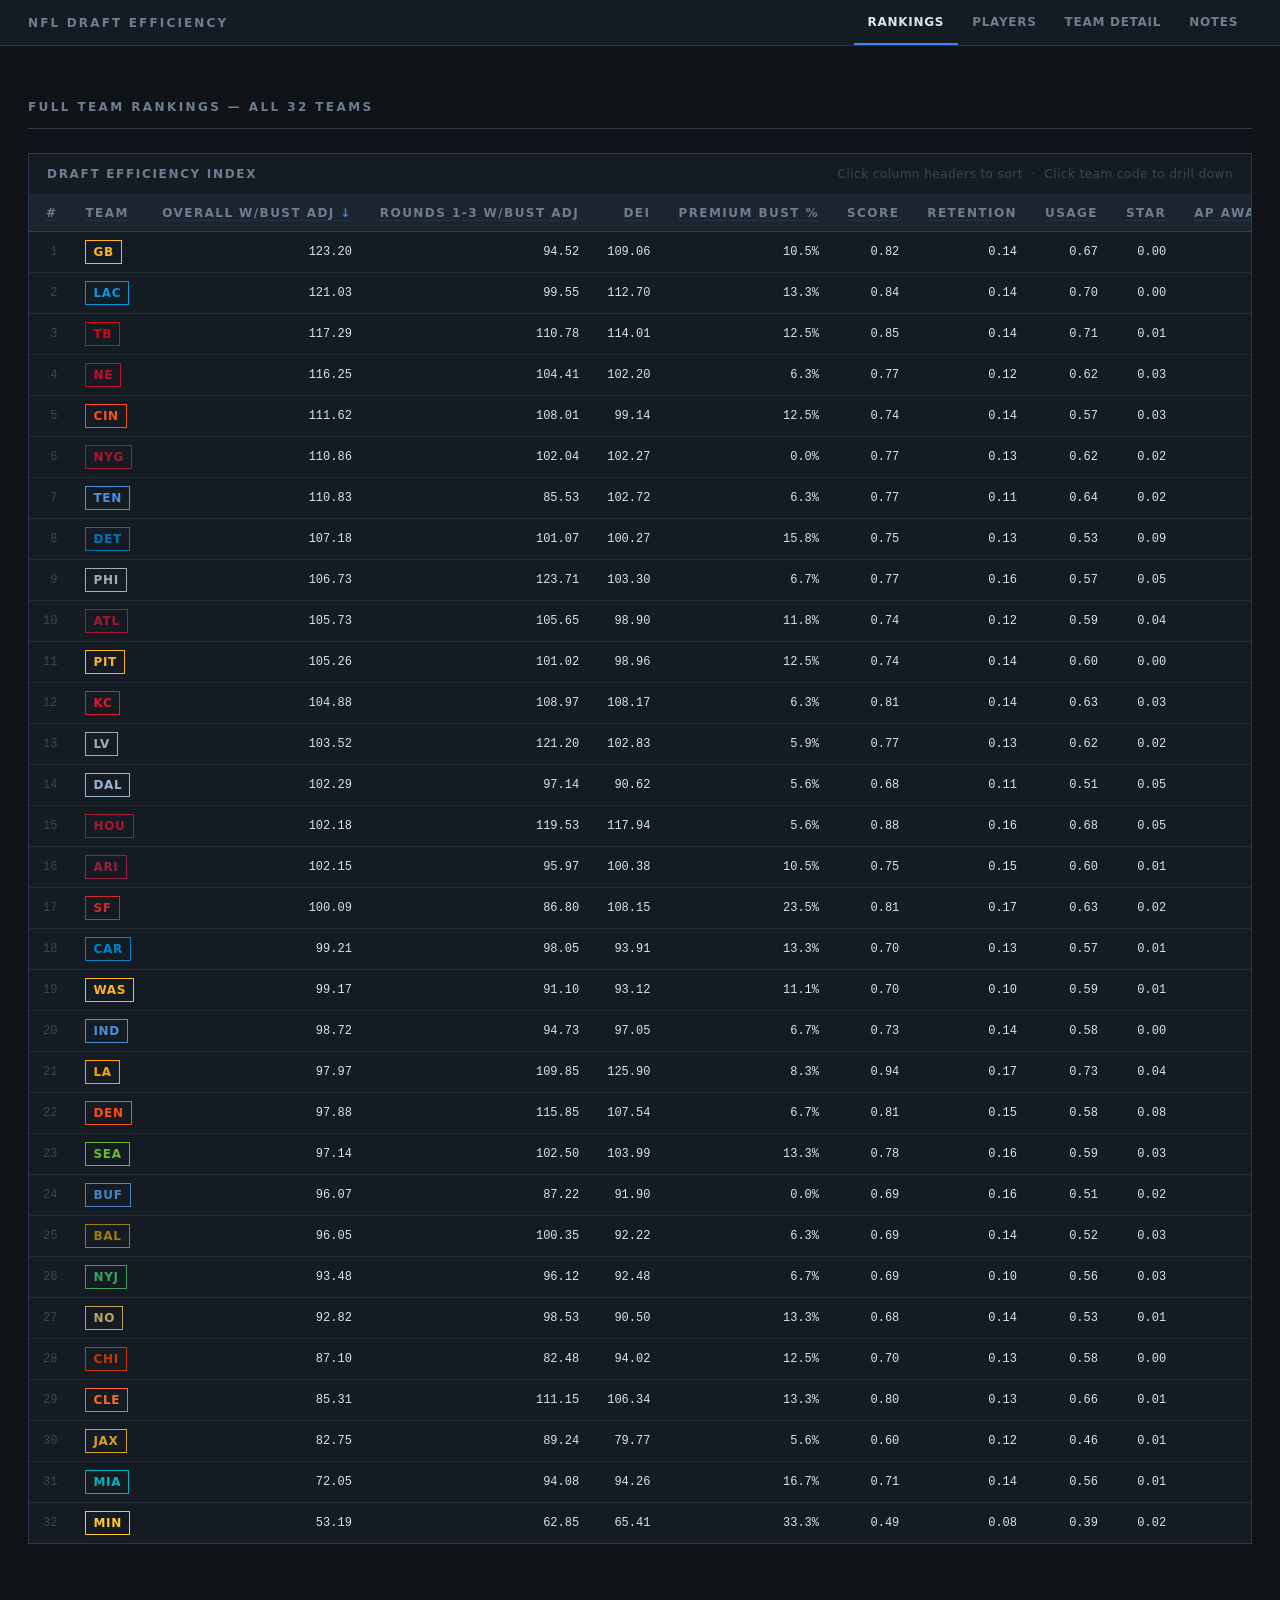
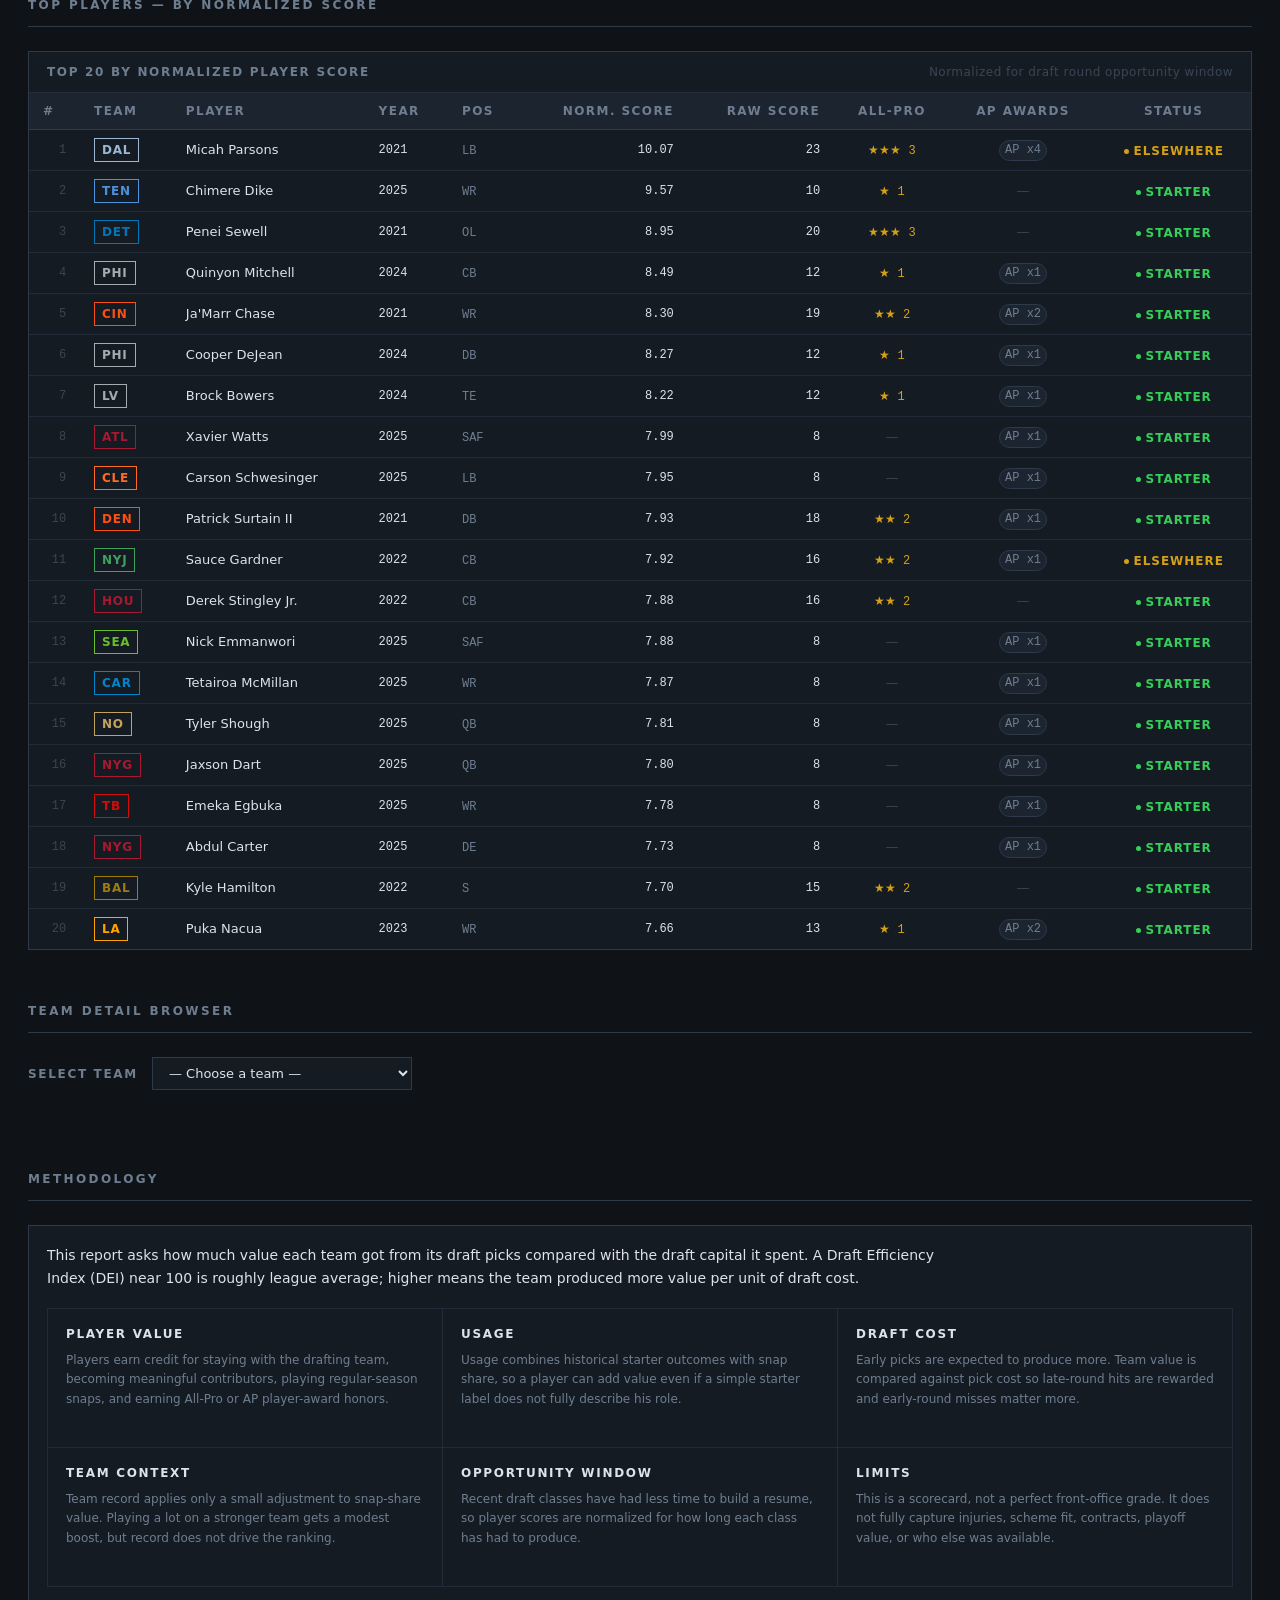
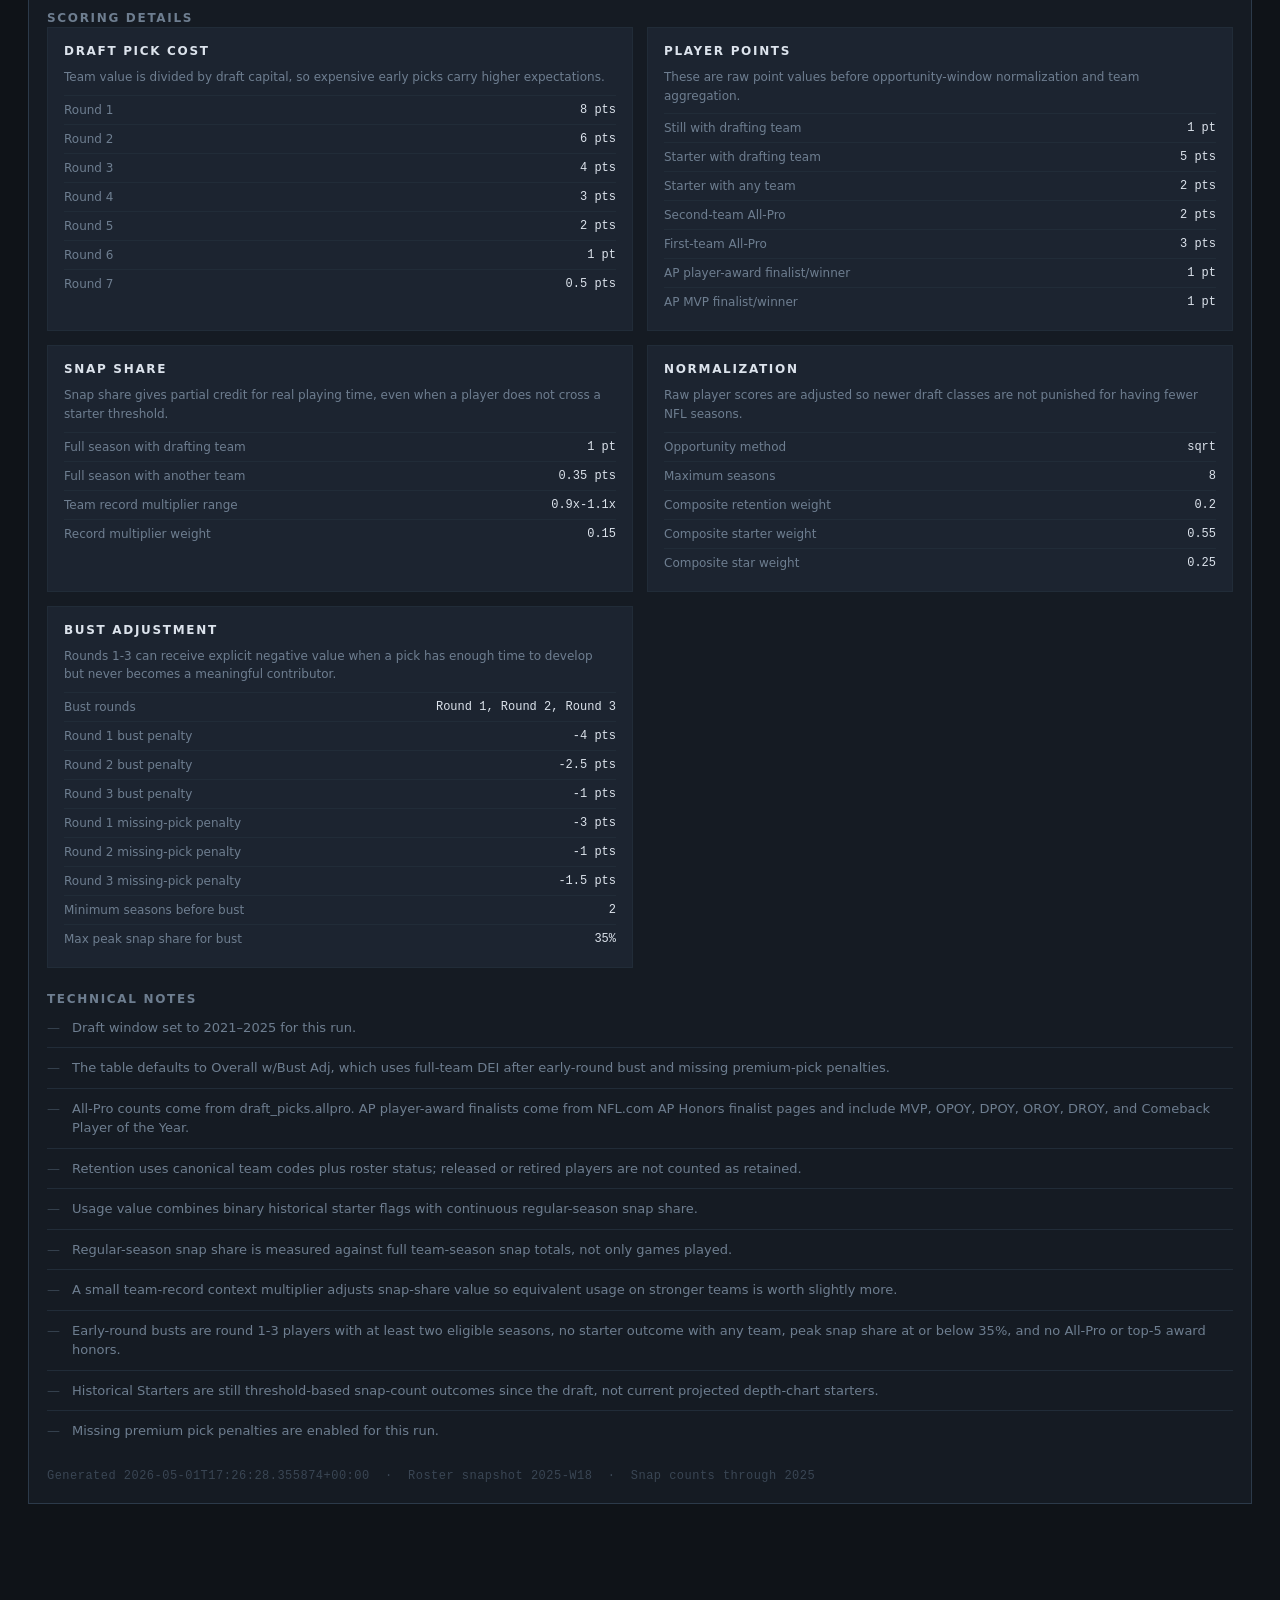
==== commit 85cbf3b3: "Add AP award finalist scoring" ====
--- a/outputs/report.html
+++ b/outputs/report.html
@@ -47,7 +47,7 @@
       height: 46px;
     }
     .nav-wordmark {
-      font-size: 10px;
+      font-size: 12px;
       font-weight: 700;
       letter-spacing: 0.18em;
       text-transform: uppercase;
@@ -63,7 +63,7 @@
       align-items: center;
       padding: 0 14px;
       height: 100%;
-      font-size: 11px;
+      font-size: 12px;
       font-weight: 600;
       letter-spacing: 0.06em;
       text-transform: uppercase;
@@ -83,7 +83,7 @@
     }
     .section { padding-top: 52px; }
     .section-label {
-      font-size: 10px;
+      font-size: 12px;
       font-weight: 700;
       letter-spacing: 0.2em;
       text-transform: uppercase;
@@ -101,7 +101,7 @@
     .panel-hd {
       padding: 11px 18px;
       border-bottom: 1px solid var(--border);
-      font-size: 10px;
+      font-size: 12px;
       font-weight: 700;
       letter-spacing: 0.14em;
       text-transform: uppercase;
@@ -111,7 +111,7 @@
       justify-content: space-between;
     }
     .panel-hd-note {
-      font-size: 10px;
+      font-size: 12px;
       color: var(--faint);
       letter-spacing: 0.04em;
       text-transform: none;
@@ -129,7 +129,7 @@
       gap: 10px;
     }
     .bar-team-lbl {
-      font-size: 11px;
+      font-size: 12px;
       font-weight: 700;
       letter-spacing: 0.06em;
       text-align: right;
@@ -143,7 +143,7 @@
     .bar-fill { position: absolute; inset: 0 auto 0 0; height: 100%; }
     .bar-val {
       font-family: var(--mono);
-      font-size: 11px;
+      font-size: 12px;
       color: var(--muted);
       text-align: right;
     }
@@ -153,7 +153,7 @@
     .data-table th {
       padding: 9px 14px;
       text-align: left;
-      font-size: 10px;
+      font-size: 12px;
       font-weight: 700;
       letter-spacing: 0.12em;
       text-transform: uppercase;
@@ -220,7 +220,7 @@
     /* ── Team Badge ──────────────────────────────────────────────── */
     .team-tag {
       display: inline-block;
-      font-size: 11px;
+      font-size: 12px;
       font-weight: 700;
       letter-spacing: 0.06em;
       padding: 2px 7px;
@@ -235,7 +235,7 @@
       display: inline-flex;
       align-items: center;
       gap: 5px;
-      font-size: 10px;
+      font-size: 12px;
       font-weight: 700;
       letter-spacing: 0.08em;
       text-transform: uppercase;
@@ -257,8 +257,31 @@
     .s-inactive .status-dot { background: var(--faint); }
 
     /* ── AP Stars ────────────────────────────────────────────────── */
-    .ap-count { font-family: var(--mono); font-size: 11px; color: var(--yellow); }
+    .ap-count { font-family: var(--mono); font-size: 12px; color: var(--yellow); }
     .ap-empty { color: var(--faint); }
+    .award-badges {
+      display: inline-flex;
+      flex-wrap: wrap;
+      justify-content: center;
+      gap: 4px;
+    }
+    .award-badge {
+      display: inline-block;
+      padding: 2px 5px;
+      border: 1px solid var(--border-2);
+      border-radius: 999px;
+      background: var(--surface-2);
+      color: var(--muted);
+      font-family: var(--mono);
+      font-size: 12px;
+      line-height: 1.2;
+      white-space: nowrap;
+    }
+    .award-mvp {
+      border-color: rgba(217, 119, 6, 0.35);
+      background: rgba(217, 119, 6, 0.12);
+      color: var(--yellow);
+    }
 
     /* ── Team Detail ─────────────────────────────────────────────── */
     .team-picker-row {
@@ -268,7 +291,7 @@
       margin-bottom: 28px;
     }
     .picker-lbl {
-      font-size: 10px;
+      font-size: 12px;
       font-weight: 700;
       letter-spacing: 0.14em;
       text-transform: uppercase;
@@ -300,7 +323,7 @@
     }
     .team-hd-sub {
       font-family: var(--mono);
-      font-size: 11px;
+      font-size: 12px;
       color: var(--muted);
     }
 
@@ -321,7 +344,7 @@
       margin-bottom: 5px;
     }
     .score-lbl {
-      font-size: 9px;
+      font-size: 12px;
       font-weight: 700;
       letter-spacing: 0.12em;
       text-transform: uppercase;
@@ -338,13 +361,13 @@
       margin-bottom: 0;
     }
     .year-title {
-      font-size: 10px;
+      font-size: 12px;
       font-weight: 700;
       letter-spacing: 0.16em;
       text-transform: uppercase;
       color: var(--muted);
     }
-    .year-summary { font-family: var(--mono); font-size: 10px; color: var(--faint); }
+    .year-summary { font-family: var(--mono); font-size: 12px; color: var(--faint); }
 
     /* ── Notes ───────────────────────────────────────────────────── */
     .methodology-content { display: grid; gap: 18px; }
@@ -367,7 +390,7 @@
       min-height: 138px;
     }
     .methodology-card h3 {
-      font-size: 10px;
+      font-size: 12px;
       font-weight: 700;
       letter-spacing: 0.14em;
       text-transform: uppercase;
@@ -380,7 +403,7 @@
       color: var(--muted);
     }
     .methodology-subhead {
-      font-size: 10px;
+      font-size: 12px;
       font-weight: 700;
       letter-spacing: 0.14em;
       text-transform: uppercase;
@@ -398,7 +421,7 @@
       padding: 14px 16px;
     }
     .scoring-detail-card h3 {
-      font-size: 10px;
+      font-size: 12px;
       font-weight: 700;
       letter-spacing: 0.14em;
       text-transform: uppercase;
@@ -440,7 +463,7 @@
     .notes-list li::before { content: '\2014'; color: var(--faint); flex-shrink: 0; }
     .footer-line {
       font-family: var(--mono);
-      font-size: 10px;
+      font-size: 12px;
       color: var(--faint);
       padding-top: 16px;
       letter-spacing: 0.04em;
@@ -495,6 +518,7 @@
               <th class="sortable" data-col="ret" data-tooltip="Retention component. Rewards drafted players who remain with the team, with higher credit for active contributors and starters." style="text-align:right">Retention</th>
               <th class="sortable" data-col="str" data-tooltip="Usage component. Rewards playing-time value such as starter status and snap-share contribution." style="text-align:right">Usage</th>
               <th class="sortable" data-col="star" data-tooltip="Star component. Rewards high-end outcomes such as All-Pro selections and major award-level finishes." style="text-align:right">Star</th>
+              <th class="sortable" data-col="apaw" data-tooltip="AP player-award finalist count. Includes MVP, Offensive/Defensive Player of the Year, Offensive/Defensive Rookie of the Year, and Comeback Player of the Year. All-Pro is tracked separately." style="text-align:right">AP Awards</th>
               <th class="sortable" data-col="picks" data-tooltip="Number of draft picks included for this team in the selected draft window." style="text-align:right">Picks</th>
               <th class="sortable" data-col="starters" data-tooltip="Number of drafted players who became starters for this team or elsewhere." style="text-align:right">Historical Starters</th>
             </tr>
@@ -525,6 +549,7 @@
               <th style="text-align:right">Norm. Score</th>
               <th style="text-align:right">Raw Score</th>
               <th style="text-align:center">All-Pro</th>
+              <th style="text-align:center">AP Awards</th>
               <th style="text-align:center">Status</th>
             </tr>
           </thead>
@@ -560,7 +585,7 @@
           <div class="methodology-grid">
             <div class="methodology-card">
               <h3>Player Value</h3>
-              <p>Players earn credit for staying with the drafting team, becoming meaningful contributors, playing regular-season snaps, and earning All-Pro honors.</p>
+              <p>Players earn credit for staying with the drafting team, becoming meaningful contributors, playing regular-season snaps, and earning All-Pro or AP player-award honors.</p>
             </div>
             <div class="methodology-card">
               <h3>Usage</h3>
@@ -613,8 +638,8 @@
                     <tr><td>Starter with any team</td><td>2 pts</td></tr>
                     <tr><td>Second-team All-Pro</td><td>2 pts</td></tr>
                     <tr><td>First-team All-Pro</td><td>3 pts</td></tr>
-                    <tr><td>Top-5 award finish</td><td>1 pt</td></tr>
-                    <tr><td>Top-5 MVP finish</td><td>1 pt</td></tr>
+                    <tr><td>AP player-award finalist/winner</td><td>1 pt</td></tr>
+                    <tr><td>AP MVP finalist/winner</td><td>1 pt</td></tr>
                   </tbody>
                 </table>
               </div>
@@ -669,7 +694,7 @@
             <ul class="notes-list">
           <li>Draft window set to 2021&ndash;2025 for this run.</li>
           <li>The table defaults to Overall w/Bust Adj, which uses full-team DEI after early-round bust and missing premium-pick penalties.</li>
-          <li>v1 uses draft_picks.allpro as first-team All-Pro count. Second-team and award-vote scraping deferred.</li>
+          <li>All-Pro counts come from draft_picks.allpro. AP player-award finalists come from NFL.com AP Honors finalist pages and include MVP, OPOY, DPOY, OROY, DROY, and Comeback Player of the Year.</li>
           <li>Retention uses canonical team codes plus roster status; released or retired players are not counted as retained.</li>
           <li>Usage value combines binary historical starter flags with continuous regular-season snap share.</li>
           <li>Regular-season snap share is measured against full team-season snap totals, not only games played.</li>
@@ -680,7 +705,7 @@
         </ul>
           </div>
         </div>
-        <p class="footer-line">Generated 2026-05-01T17:07:32.461179+00:00 &nbsp;&middot;&nbsp; Roster snapshot 2025-W18 &nbsp;&middot;&nbsp; Snap counts through 2025</p>
+        <p class="footer-line">Generated 2026-05-01T17:26:28.355874+00:00 &nbsp;&middot;&nbsp; Roster snapshot 2025-W18 &nbsp;&middot;&nbsp; Snap counts through 2025</p>
       </div>
     </div>
   </section>
@@ -690,11 +715,11 @@
 <script>
 const TEAM_INFO = {"ARI":{"name":"Arizona Cardinals","color":"#97233F"},"ATL":{"name":"Atlanta Falcons","color":"#A71930"},"BAL":{"name":"Baltimore Ravens","color":"#9E7C0C"},"BUF":{"name":"Buffalo Bills","color":"#4A84C4"},"CAR":{"name":"Carolina Panthers","color":"#0085CA"},"CHI":{"name":"Chicago Bears","color":"#C83803"},"CIN":{"name":"Cincinnati Bengals","color":"#FB4F14"},"CLE":{"name":"Cleveland Browns","color":"#FF6B22"},"DAL":{"name":"Dallas Cowboys","color":"#9BB7D4"},"DEN":{"name":"Denver Broncos","color":"#FB4F14"},"DET":{"name":"Detroit Lions","color":"#0076B6"},"GB":{"name":"Green Bay Packers","color":"#FFB612"},"HOU":{"name":"Houston Texans","color":"#A71930"},"IND":{"name":"Indianapolis Colts","color":"#4B8FD4"},"JAX":{"name":"Jacksonville Jaguars","color":"#D7A22A"},"KC":{"name":"Kansas City Chiefs","color":"#E31837"},"LAC":{"name":"Los Angeles Chargers","color":"#0099E0"},"LA":{"name":"Los Angeles Rams","color":"#FFA300"},"LV":{"name":"Las Vegas Raiders","color":"#A5ACAF"},"MIA":{"name":"Miami Dolphins","color":"#00B5C0"},"MIN":{"name":"Minnesota Vikings","color":"#FFC62F"},"NE":{"name":"New England Patriots","color":"#C60C30"},"NO":{"name":"New Orleans Saints","color":"#C2A35D"},"NYG":{"name":"New York Giants","color":"#A71930"},"NYJ":{"name":"New York Jets","color":"#3DA35C"},"PHI":{"name":"Philadelphia Eagles","color":"#A5ACAF"},"PIT":{"name":"Pittsburgh Steelers","color":"#FFB612"},"SEA":{"name":"Seattle Seahawks","color":"#69BE28"},"SF":{"name":"San Francisco 49ers","color":"#CF2B2B"},"TB":{"name":"Tampa Bay Buccaneers","color":"#D50A0A"},"TEN":{"name":"Tennessee Titans","color":"#4B92DB"},"WAS":{"name":"Washington Commanders","color":"#FFB612"}};
 
-const TEAM_SCORES = [{"rank":1,"team":"LA","dei":123.56,"score":0.914822,"ret":0.168963,"str":0.730184,"star":0.015675,"prem":106.65,"bust":0.0833,"badj":95.91,"miss":5,"picks":47,"starters":19},{"rank":2,"team":"HOU","dei":117.61,"score":0.870819,"ret":0.158594,"str":0.677173,"star":0.035052,"prem":118.99,"bust":0.0556,"badj":101.82,"miss":4,"picks":41,"starters":20},{"rank":3,"team":"TB","dei":114.28,"score":0.846131,"ret":0.13987,"str":0.706261,"star":0.0,"prem":111.03,"bust":0.125,"badj":117.57,"miss":1,"picks":36,"starters":20},{"rank":4,"team":"LAC","dei":114.05,"score":0.844407,"ret":0.142286,"str":0.702122,"star":0.0,"prem":101.28,"bust":0.1333,"badj":122.52,"miss":1,"picks":42,"starters":20},{"rank":5,"team":"GB","dei":110.36,"score":0.817083,"ret":0.142866,"str":0.674217,"star":0.0,"prem":96.16,"bust":0.1053,"badj":124.71,"miss":0,"picks":52,"starters":26},{"rank":6,"team":"KC","dei":109.45,"score":0.810416,"ret":0.144335,"str":0.634863,"star":0.031219,"prem":110.86,"bust":0.0625,"badj":106.17,"miss":3,"picks":37,"starters":20},{"rank":7,"team":"SF","dei":108.41,"score":0.8027,"ret":0.165614,"str":0.626922,"star":0.010164,"prem":88.3,"bust":0.2353,"badj":100.32,"miss":3,"picks":45,"starters":18},{"rank":8,"team":"DEN","dei":106.86,"score":0.791231,"ret":0.151438,"str":0.577525,"star":0.062269,"prem":114.67,"bust":0.0667,"badj":97.21,"miss":3,"picks":38,"starters":15},{"rank":9,"team":"CLE","dei":106.45,"score":0.788199,"ret":0.126429,"str":0.66177,"star":0.0,"prem":111.05,"bust":0.1333,"badj":85.35,"miss":5,"picks":37,"starters":16},{"rank":10,"team":"TEN","dei":103.94,"score":0.769611,"ret":0.108986,"str":0.638485,"star":0.02214,"prem":87.02,"bust":0.0625,"badj":112.19,"miss":1,"picks":39,"starters":19},{"rank":11,"team":"LV","dei":103.33,"score":0.765063,"ret":0.128296,"str":0.620757,"star":0.01601,"prem":122.12,"bust":0.0588,"badj":104.05,"miss":2,"picks":41,"starters":19},{"rank":12,"team":"SEA","dei":102.61,"score":0.759755,"ret":0.158061,"str":0.589052,"star":0.012643,"prem":99.93,"bust":0.1333,"badj":95.76,"miss":4,"picks":41,"starters":18},{"rank":13,"team":"PHI","dei":102.47,"score":0.758725,"ret":0.157448,"str":0.56889,"star":0.032387,"prem":122.52,"bust":0.0667,"badj":105.86,"miss":2,"picks":40,"starters":17},{"rank":14,"team":"ARI","dei":101.57,"score":0.752068,"ret":0.145836,"str":0.595479,"star":0.010753,"prem":97.63,"bust":0.1053,"badj":103.41,"miss":2,"picks":43,"starters":18},{"rank":15,"team":"NYG","dei":100.83,"score":0.746583,"ret":0.130812,"str":0.615771,"star":0.0,"prem":99.8,"bust":0.0,"badj":109.32,"miss":1,"picks":37,"starters":19},{"rank":16,"team":"NE","dei":100.69,"score":0.745545,"ret":0.117189,"str":0.618256,"star":0.010101,"prem":101.32,"bust":0.0625,"badj":114.57,"miss":0,"picks":49,"starters":20},{"rank":17,"team":"PIT","dei":99.51,"score":0.736786,"ret":0.141428,"str":0.595358,"star":0.0,"prem":101.83,"bust":0.125,"badj":105.88,"miss":1,"picks":37,"starters":17},{"rank":18,"team":"CIN","dei":99.43,"score":0.736168,"ret":0.144886,"str":0.571332,"star":0.01995,"prem":108.41,"bust":0.125,"badj":111.97,"miss":0,"picks":40,"starters":17},{"rank":19,"team":"DET","dei":98.93,"score":0.732466,"ret":0.133325,"str":0.528892,"star":0.070249,"prem":99.3,"bust":0.1579,"badj":105.69,"miss":1,"picks":36,"starters":17},{"rank":20,"team":"IND","dei":98.2,"score":0.727094,"ret":0.144671,"str":0.582423,"star":0.0,"prem":96.37,"bust":0.0667,"badj":99.94,"miss":2,"picks":44,"starters":18},{"rank":21,"team":"ATL","dei":96.91,"score":0.717559,"ret":0.116386,"str":0.588295,"star":0.012878,"prem":102.72,"bust":0.1176,"badj":103.57,"miss":1,"picks":36,"starters":19},{"rank":22,"team":"CHI","dei":95.14,"score":0.704422,"ret":0.128202,"str":0.576219,"star":0.0,"prem":83.91,"bust":0.125,"badj":88.17,"miss":4,"picks":41,"starters":18},{"rank":23,"team":"MIA","dei":94.38,"score":0.698824,"ret":0.140701,"str":0.558123,"star":0.0,"prem":94.24,"bust":0.1667,"badj":72.07,"miss":5,"picks":30,"starters":11},{"rank":24,"team":"CAR","dei":93.96,"score":0.695704,"ret":0.127954,"str":0.56775,"star":0.0,"prem":98.0,"bust":0.1333,"badj":99.26,"miss":1,"picks":37,"starters":17},{"rank":25,"team":"WAS","dei":93.53,"score":0.69251,"ret":0.100044,"str":0.592466,"star":0.0,"prem":91.65,"bust":0.1111,"badj":99.61,"miss":1,"picks":39,"starters":18},{"rank":26,"team":"BAL","dei":93.31,"score":0.690901,"ret":0.140173,"str":0.521316,"star":0.029412,"prem":102.09,"bust":0.0625,"badj":97.23,"miss":2,"picks":45,"starters":17},{"rank":27,"team":"NYJ","dei":92.65,"score":0.685978,"ret":0.102604,"str":0.562684,"star":0.02069,"prem":96.25,"bust":0.0667,"badj":93.66,"miss":3,"picks":38,"starters":19},{"rank":28,"team":"BUF","dei":92.01,"score":0.681242,"ret":0.156346,"str":0.50765,"star":0.017247,"prem":88.73,"bust":0.0,"badj":96.2,"miss":1,"picks":41,"starters":14},{"rank":29,"team":"NO","dei":90.5,"score":0.670087,"ret":0.143046,"str":0.527041,"star":0.0,"prem":98.6,"bust":0.1333,"badj":92.81,"miss":2,"picks":34,"starters":13},{"rank":30,"team":"DAL","dei":89.53,"score":0.662867,"ret":0.114699,"str":0.509397,"star":0.038771,"prem":96.13,"bust":0.0556,"badj":101.07,"miss":0,"picks":45,"starters":15},{"rank":31,"team":"JAX","dei":79.33,"score":0.587351,"ret":0.124044,"str":0.463307,"star":0.0,"prem":88.5,"bust":0.0556,"badj":82.29,"miss":2,"picks":47,"starters":17},{"rank":32,"team":"MIN","dei":66.19,"score":0.490104,"ret":0.084066,"str":0.389594,"star":0.016444,"prem":63.94,"bust":0.3333,"badj":53.84,"miss":5,"picks":39,"starters":11}];
-
-const TOP_PLAYERS = [{"team":"TEN","name":"Chimere Dike","year":2025,"pos":"WR","nsc":9.57,"rsc":10,"ap":1,"on":true,"st":true,"sa":true},{"team":"DET","name":"Penei Sewell","year":2021,"pos":"OL","nsc":8.95,"rsc":20,"ap":3,"on":true,"st":true,"sa":true},{"team":"DAL","name":"Micah Parsons","year":2021,"pos":"LB","nsc":8.28,"rsc":19,"ap":3,"on":false,"st":true,"sa":true},{"team":"HOU","name":"Derek Stingley Jr.","year":2022,"pos":"CB","nsc":7.88,"rsc":16,"ap":2,"on":true,"st":true,"sa":true},{"team":"PHI","name":"Quinyon Mitchell","year":2024,"pos":"CB","nsc":7.78,"rsc":11,"ap":1,"on":true,"st":true,"sa":true},{"team":"BAL","name":"Kyle Hamilton","year":2022,"pos":"S","nsc":7.7,"rsc":15,"ap":2,"on":true,"st":true,"sa":true},{"team":"KC","name":"Creed Humphrey","year":2021,"pos":"OL","nsc":7.62,"rsc":17,"ap":2,"on":true,"st":true,"sa":true},{"team":"PHI","name":"Cooper DeJean","year":2024,"pos":"DB","nsc":7.57,"rsc":11,"ap":1,"on":true,"st":true,"sa":true},{"team":"LV","name":"Brock Bowers","year":2024,"pos":"TE","nsc":7.52,"rsc":11,"ap":1,"on":true,"st":true,"sa":true},{"team":"DEN","name":"Patrick Surtain II","year":2021,"pos":"DB","nsc":7.48,"rsc":17,"ap":2,"on":true,"st":true,"sa":true},{"team":"NYJ","name":"Sauce Gardner","year":2022,"pos":"CB","nsc":7.42,"rsc":15,"ap":2,"on":false,"st":true,"sa":true},{"team":"CIN","name":"Ja'Marr Chase","year":2021,"pos":"WR","nsc":7.41,"rsc":17,"ap":2,"on":true,"st":true,"sa":true},{"team":"DEN","name":"Quinn Meinerz","year":2021,"pos":"C","nsc":7.37,"rsc":16,"ap":2,"on":true,"st":true,"sa":true},{"team":"DET","name":"Amon-Ra St. Brown","year":2021,"pos":"WR","nsc":7.25,"rsc":16,"ap":2,"on":true,"st":true,"sa":true},{"team":"SEA","name":"Grey Zabel","year":2025,"pos":"OT","nsc":7.04,"rsc":7,"ap":0,"on":true,"st":true,"sa":true},{"team":"HOU","name":"Aireontae Ersery","year":2025,"pos":"OL","nsc":7.02,"rsc":7,"ap":0,"on":true,"st":true,"sa":true},{"team":"NE","name":"Craig Woodson","year":2025,"pos":"SAF","nsc":7.01,"rsc":7,"ap":0,"on":true,"st":true,"sa":true},{"team":"DET","name":"Tate Ratledge","year":2025,"pos":"OL","nsc":6.99,"rsc":7,"ap":0,"on":true,"st":true,"sa":true},{"team":"DAL","name":"Tyler Booker","year":2025,"pos":"OL","nsc":6.99,"rsc":7,"ap":0,"on":true,"st":true,"sa":true},{"team":"MIN","name":"Donovan Jackson","year":2025,"pos":"OL","nsc":6.99,"rsc":7,"ap":0,"on":true,"st":true,"sa":true}];
-
-const ALL_PLAYERS = [{"y":2021,"t":"JAX","r":1,"p":1,"n":"Trevor Lawrence","pos":"QB","on":true,"st":true,"sa":true,"ap":0,"bst":false,"sc":10.7384,"bas":10.7384,"ssd":4.7748,"sse":0.0,"psd":0.9935,"psa":0.9935},{"y":2021,"t":"NYJ","r":1,"p":2,"n":"Zach Wilson","pos":"QB","on":false,"st":true,"sa":true,"ap":0,"bst":false,"sc":7.7809,"bas":7.7809,"ssd":2.8052,"sse":0.1092,"psd":0.9438,"psa":0.9438},{"y":2021,"t":"SF","r":1,"p":3,"n":"Trey Lance","pos":"QB","on":false,"st":false,"sa":false,"ap":0,"bst":false,"sc":1.3294,"bas":1.3294,"ssd":1.0317,"sse":0.7637,"psd":0.5833,"psa":0.5833},{"y":2021,"t":"ATL","r":1,"p":4,"n":"Kyle Pitts","pos":"TE","on":true,"st":true,"sa":true,"ap":0,"bst":false,"sc":9.5655,"bas":9.5655,"ssd":3.5999,"sse":0.0,"psd":0.8768,"psa":0.8768},{"y":2021,"t":"CIN","r":1,"p":5,"n":"Ja'Marr Chase","pos":"WR","on":true,"st":true,"sa":true,"ap":2,"bst":false,"sc":16.5674,"bas":16.5674,"ssd":4.5337,"sse":0.0,"psd":0.9436,"psa":0.9436},{"y":2021,"t":"MIA","r":1,"p":6,"n":"Jaylen Waddle","pos":"WR","on":true,"st":true,"sa":true,"ap":0,"bst":false,"sc":9.8253,"bas":9.8253,"ssd":3.8173,"sse":0.0,"psd":0.8338,"psa":0.8338},{"y":2021,"t":"DET","r":1,"p":7,"n":"Penei Sewell","pos":"OL","on":true,"st":true,"sa":true,"ap":3,"bst":false,"sc":20.02,"bas":20.02,"ssd":4.967,"sse":0.0,"psd":1.0,"psa":1.0},{"y":2021,"t":"CAR","r":1,"p":8,"n":"Jaycee Horn","pos":"DB","on":true,"st":true,"sa":true,"ap":0,"bst":false,"sc":10.3813,"bas":10.3813,"ssd":4.4999,"sse":0.0,"psd":0.9755,"psa":0.9755},{"y":2021,"t":"DEN","r":1,"p":9,"n":"Patrick Surtain II","pos":"DB","on":true,"st":true,"sa":true,"ap":2,"bst":false,"sc":16.7287,"bas":16.7287,"ssd":4.7164,"sse":0.0,"psd":0.992,"psa":0.992},{"y":2021,"t":"PHI","r":1,"p":10,"n":"DeVonta Smith","pos":"WR","on":true,"st":true,"sa":true,"ap":0,"bst":false,"sc":10.5643,"bas":10.5643,"ssd":4.4331,"sse":0.0,"psd":0.964,"psa":0.964},{"y":2021,"t":"CHI","r":1,"p":11,"n":"Justin Fields","pos":"QB","on":false,"st":true,"sa":true,"ap":0,"bst":false,"sc":8.2387,"bas":8.2387,"ssd":2.7953,"sse":1.5296,"psd":0.9903,"psa":0.9903},{"y":2021,"t":"DAL","r":1,"p":12,"n":"Micah Parsons","pos":"LB","on":false,"st":true,"sa":true,"ap":3,"bst":false,"sc":18.5148,"bas":18.5148,"ssd":4.1868,"sse":0.7744,"psd":0.8828,"psa":0.8828},{"y":2021,"t":"LAC","r":1,"p":13,"n":"Rashawn Slater","pos":"OL","on":true,"st":true,"sa":true,"ap":0,"bst":false,"sc":9.8341,"bas":9.8341,"ssd":3.8279,"sse":0.0,"psd":1.0,"psa":1.0},{"y":2021,"t":"NYJ","r":1,"p":14,"n":"Alijah Vera-Tucker","pos":"OL","on":true,"st":true,"sa":true,"ap":0,"bst":false,"sc":9.6498,"bas":9.6498,"ssd":3.7428,"sse":0.0,"psd":0.9981,"psa":0.9981},{"y":2021,"t":"NE","r":1,"p":15,"n":"Mac Jones","pos":"QB","on":false,"st":true,"sa":true,"ap":0,"bst":false,"sc":8.3297,"bas":8.3297,"ssd":2.8192,"sse":1.5437,"psd":0.9629,"psa":0.9629},{"y":2021,"t":"ARI","r":1,"p":16,"n":"Zaven Collins","pos":"LB","on":true,"st":true,"sa":true,"ap":0,"bst":false,"sc":8.706,"bas":8.706,"ssd":2.7886,"sse":0.0,"psd":0.9762,"psa":0.9762},{"y":2021,"t":"LV","r":1,"p":17,"n":"Alex Leatherwood","pos":"OL","on":false,"st":true,"sa":true,"ap":0,"bst":false,"sc":6.0295,"bas":6.0295,"ssd":0.9693,"sse":0.1422,"psd":0.9693,"psa":0.9693},{"y":2021,"t":"MIA","r":1,"p":18,"n":"Jaelan Phillips","pos":"DL","on":false,"st":true,"sa":true,"ap":0,"bst":false,"sc":8.9542,"bas":8.9542,"ssd":3.6594,"sse":0.7928,"psd":0.7475,"psa":0.7928},{"y":2021,"t":"WAS","r":1,"p":19,"n":"Jamin Davis","pos":"LB","on":false,"st":true,"sa":true,"ap":0,"bst":false,"sc":7.6235,"bas":7.6235,"ssd":2.5876,"sse":0.1974,"psd":0.864,"psa":0.864},{"y":2021,"t":"NYG","r":1,"p":20,"n":"Kadarius Toney","pos":"WR","on":false,"st":false,"sa":false,"ap":0,"bst":false,"sc":0.9078,"bas":0.9078,"ssd":0.722,"sse":0.5629,"psd":0.4588,"psa":0.4588},{"y":2021,"t":"IND","r":1,"p":21,"n":"Kwity Paye","pos":"DL","on":true,"st":true,"sa":true,"ap":0,"bst":false,"sc":9.2215,"bas":9.2215,"ssd":3.2449,"sse":0.0,"psd":0.6698,"psa":0.6698},{"y":2021,"t":"TEN","r":1,"p":22,"n":"Caleb Farley","pos":"DB","on":false,"st":false,"sa":false,"ap":0,"bst":true,"sc":0.5322,"bas":-3.4678,"ssd":0.4416,"sse":0.2485,"psd":0.2765,"psa":0.2765},{"y":2021,"t":"MIN","r":1,"p":23,"n":"Christian Darrisaw","pos":"OL","on":true,"st":true,"sa":true,"ap":0,"bst":false,"sc":10.5396,"bas":10.5396,"ssd":4.4727,"sse":0.0,"psd":0.9939,"psa":0.9939},{"y":2021,"t":"PIT","r":1,"p":24,"n":"Najee Harris","pos":"RB","on":false,"st":true,"sa":true,"ap":0,"bst":false,"sc":7.6261,"bas":7.6261,"ssd":2.5285,"sse":0.2057,"psd":0.8355,"psa":0.8355},{"y":2021,"t":"JAX","r":1,"p":25,"n":"Travis Etienne","pos":"RB","on":true,"st":true,"sa":true,"ap":0,"bst":false,"sc":8.4789,"bas":8.4789,"ssd":2.4706,"sse":0.0,"psd":0.7341,"psa":0.7341},{"y":2021,"t":"CLE","r":1,"p":26,"n":"Greg Newsome II","pos":"DB","on":false,"st":true,"sa":true,"ap":0,"bst":false,"sc":9.5599,"bas":9.5599,"ssd":4.3923,"sse":0.6277,"psd":0.953,"psa":0.953},{"y":2021,"t":"BAL","r":1,"p":27,"n":"Rashod Bateman","pos":"WR","on":true,"st":true,"sa":true,"ap":0,"bst":false,"sc":9.1641,"bas":9.1641,"ssd":3.1196,"sse":0.0,"psd":0.6901,"psa":0.6901},{"y":2021,"t":"NO","r":1,"p":28,"n":"Payton Turner","pos":"DE","on":false,"st":false,"sa":false,"ap":0,"bst":false,"sc":1.2204,"bas":1.2204,"ssd":1.2314,"sse":0.0,"psd":0.4051,"psa":0.4051},{"y":2021,"t":"GB","r":1,"p":29,"n":"Eric Stokes","pos":"DB","on":false,"st":true,"sa":true,"ap":0,"bst":false,"sc":8.3168,"bas":8.3168,"ssd":2.9434,"sse":0.9792,"psd":0.9239,"psa":0.9792},{"y":2021,"t":"BUF","r":1,"p":30,"n":"Gregory Rousseau","pos":"DL","on":true,"st":true,"sa":true,"ap":0,"bst":false,"sc":9.1623,"bas":9.1623,"ssd":3.062,"sse":0.0,"psd":0.7122,"psa":0.7122},{"y":2021,"t":"BAL","r":1,"p":31,"n":"Odafe Oweh","pos":"DE","on":false,"st":true,"sa":true,"ap":0,"bst":false,"sc":7.9678,"bas":7.9678,"ssd":2.7443,"sse":0.5127,"psd":0.6447,"psa":0.6447},{"y":2021,"t":"TB","r":1,"p":32,"n":"Joe Tryon-Shoyinka","pos":"OLB","on":false,"st":true,"sa":true,"ap":0,"bst":false,"sc":7.439,"bas":7.439,"ssd":2.3127,"sse":0.2839,"psd":0.752,"psa":0.752},{"y":2021,"t":"JAX","r":2,"p":33,"n":"Tyson Campbell","pos":"DB","on":false,"st":true,"sa":true,"ap":0,"bst":false,"sc":9.8763,"bas":9.8763,"ssd":4.6158,"sse":0.8616,"psd":0.9939,"psa":0.9939},{"y":2021,"t":"NYJ","r":2,"p":34,"n":"Elijah Moore","pos":"WR","on":false,"st":true,"sa":true,"ap":0,"bst":false,"sc":6.9282,"bas":6.9282,"ssd":1.3388,"sse":1.7947,"psd":0.6929,"psa":0.7559},{"y":2021,"t":"DEN","r":2,"p":35,"n":"Javonte Williams","pos":"RB","on":false,"st":true,"sa":true,"ap":0,"bst":false,"sc":7.2724,"bas":7.2724,"ssd":2.055,"sse":0.6799,"psd":0.5358,"psa":0.6799},{"y":2021,"t":"MIA","r":2,"p":36,"n":"Jevon Holland","pos":"S","on":false,"st":true,"sa":true,"ap":0,"bst":false,"sc":8.9807,"bas":8.9807,"ssd":3.6571,"sse":0.8909,"psd":0.9886,"psa":0.9886},{"y":2021,"t":"PHI","r":2,"p":37,"n":"Landon Dickerson","pos":"OL","on":true,"st":true,"sa":true,"ap":0,"bst":false,"sc":10.8045,"bas":10.8045,"ssd":4.6694,"sse":0.0,"psd":0.9757,"psa":0.9757},{"y":2021,"t":"NE","r":2,"p":38,"n":"Christian Barmore","pos":"DL","on":true,"st":true,"sa":true,"ap":0,"bst":false,"sc":8.8833,"bas":8.8833,"ssd":2.8912,"sse":0.0,"psd":0.6731,"psa":0.6731},{"y":2021,"t":"CHI","r":2,"p":39,"n":"Teven Jenkins","pos":"OL","on":false,"st":true,"sa":true,"ap":0,"bst":false,"sc":7.8064,"bas":7.8064,"ssd":2.785,"sse":0.2982,"psd":0.8998,"psa":0.8998},{"y":2021,"t":"ATL","r":2,"p":40,"n":"Richie Grant","pos":"DB","on":false,"st":true,"sa":true,"ap":0,"bst":false,"sc":7.1912,"bas":7.1912,"ssd":2.2192,"sse":0.0,"psd":0.9955,"psa":0.9955},{"y":2021,"t":"DET","r":2,"p":41,"n":"Levi Onwuzurike","pos":"DL","on":true,"st":true,"sa":true,"ap":0,"bst":false,"sc":7.2056,"bas":7.2056,"ssd":1.1804,"sse":0.0,"psd":0.6082,"psa":0.6082},{"y":2021,"t":"MIA","r":2,"p":42,"n":"Liam Eichenberg","pos":"OL","on":true,"st":true,"sa":true,"ap":0,"bst":false,"sc":9.6459,"bas":9.6459,"ssd":3.624,"sse":0.0,"psd":0.9661,"psa":0.9661},{"y":2021,"t":"LV","r":2,"p":43,"n":"Tre'von Moehrig","pos":"S","on":false,"st":true,"sa":true,"ap":0,"bst":false,"sc":9.1863,"bas":9.1863,"ssd":3.8935,"sse":0.9861,"psd":0.9948,"psa":0.9948},{"y":2021,"t":"DAL","r":2,"p":44,"n":"Kelvin Joseph","pos":"DB","on":false,"st":false,"sa":false,"ap":0,"bst":true,"sc":0.4339,"bas":-2.0661,"ssd":0.3909,"sse":0.0864,"psd":0.2363,"psa":0.2363},{"y":2021,"t":"JAX","r":2,"p":45,"n":"Walker Little","pos":"T","on":true,"st":true,"sa":true,"ap":0,"bst":false,"sc":8.7941,"bas":8.7941,"ssd":2.7942,"sse":0.0,"psd":0.9463,"psa":0.9463},{"y":2021,"t":"CIN","r":2,"p":46,"n":"Jackson Carman","pos":"T","on":false,"st":true,"sa":true,"ap":0,"bst":false,"sc":5.5907,"bas":5.5907,"ssd":0.539,"sse":0.1293,"psd":0.4204,"psa":0.4204},{"y":2021,"t":"LAC","r":2,"p":47,"n":"Asante Samuel Jr.","pos":"DB","on":false,"st":true,"sa":true,"ap":0,"bst":false,"sc":8.9468,"bas":8.9468,"ssd":3.7325,"sse":0.5827,"psd":0.9832,"psa":0.9832},{"y":2021,"t":"SF","r":2,"p":48,"n":"Aaron Banks","pos":"OL","on":false,"st":true,"sa":true,"ap":0,"bst":false,"sc":8.1015,"bas":8.1015,"ssd":2.7644,"sse":0.83,"psd":0.9355,"psa":0.9355},{"y":2021,"t":"ARI","r":2,"p":49,"n":"Rondale Moore","pos":"WR","on":false,"st":true,"sa":true,"ap":0,"bst":false,"sc":6.8882,"bas":6.8882,"ssd":1.9372,"sse":0.0,"psd":0.8167,"psa":0.8167},{"y":2021,"t":"NYG","r":2,"p":50,"n":"Azeez Ojulari","pos":"OLB","on":false,"st":true,"sa":true,"ap":0,"bst":false,"sc":7.3749,"bas":7.3749,"ssd":2.3231,"sse":0.3206,"psd":0.6672,"psa":0.6672},{"y":2021,"t":"WAS","r":2,"p":51,"n":"Samuel Cosmi","pos":"OL","on":true,"st":true,"sa":true,"ap":0,"bst":false,"sc":10.3314,"bas":10.3314,"ssd":4.381,"sse":0.0,"psd":0.9991,"psa":0.9991},{"y":2021,"t":"CLE","r":2,"p":52,"n":"Jeremiah Owusu-Koramoah","pos":"LB","on":true,"st":true,"sa":true,"ap":0,"bst":false,"sc":9.0851,"bas":9.0851,"ssd":3.1256,"sse":0.0,"psd":0.9297,"psa":0.9297},{"y":2021,"t":"TEN","r":2,"p":53,"n":"Dillon Radunz","pos":"T","on":false,"st":true,"sa":true,"ap":0,"bst":false,"sc":7.5001,"bas":7.5001,"ssd":2.3215,"sse":0.7104,"psd":0.9515,"psa":0.9515},{"y":2021,"t":"IND","r":2,"p":54,"n":"Dayo Odeyingbo","pos":"DL","on":false,"st":true,"sa":true,"ap":0,"bst":false,"sc":7.1541,"bas":7.1541,"ssd":1.9012,"sse":0.75,"psd":0.6445,"psa":0.75},{"y":2021,"t":"PIT","r":2,"p":55,"n":"Pat Freiermuth","pos":"TE","on":true,"st":true,"sa":true,"ap":0,"bst":false,"sc":9.1574,"bas":9.1574,"ssd":3.1247,"sse":0.0,"psd":0.6873,"psa":0.6873},{"y":2021,"t":"SEA","r":2,"p":56,"n":"D'Wayne Eskridge","pos":"WR","on":false,"st":false,"sa":false,"ap":0,"bst":true,"sc":0.7387,"bas":-1.7613,"ssd":0.6674,"sse":0.2133,"psd":0.3197,"psa":0.3197},{"y":2021,"t":"LA","r":2,"p":57,"n":"Tutu Atwell","pos":"WR","on":true,"st":true,"sa":true,"ap":0,"bst":false,"sc":7.724,"bas":7.724,"ssd":1.7139,"sse":0.0,"psd":0.6403,"psa":0.6403},{"y":2021,"t":"KC","r":2,"p":58,"n":"Nick Bolton","pos":"LB","on":true,"st":true,"sa":true,"ap":0,"bst":false,"sc":10.4854,"bas":10.4854,"ssd":4.3682,"sse":0.0,"psd":0.9863,"psa":0.9863},{"y":2021,"t":"CAR","r":2,"p":59,"n":"Terrace Marshall Jr.","pos":"WR","on":false,"st":true,"sa":true,"ap":0,"bst":false,"sc":6.832,"bas":6.832,"ssd":1.7881,"sse":0.2985,"psd":0.7588,"psa":0.7588},{"y":2021,"t":"NO","r":2,"p":60,"n":"Pete Werner","pos":"LB","on":true,"st":true,"sa":true,"ap":0,"bst":false,"sc":9.4697,"bas":9.4697,"ssd":3.5137,"sse":0.0,"psd":0.877,"psa":0.877},{"y":2021,"t":"BUF","r":2,"p":61,"n":"Boogie Basham","pos":"DL","on":false,"st":false,"sa":false,"ap":0,"bst":false,"sc":1.0915,"bas":1.0915,"ssd":0.7949,"sse":0.791,"psd":0.3988,"psa":0.3988},{"y":2021,"t":"GB","r":2,"p":62,"n":"Josh Myers","pos":"C","on":false,"st":true,"sa":true,"ap":0,"bst":false,"sc":9.1282,"bas":9.1282,"ssd":3.7431,"sse":1.0,"psd":0.9973,"psa":1.0},{"y":2021,"t":"KC","r":2,"p":63,"n":"Creed Humphrey","pos":"OL","on":true,"st":true,"sa":true,"ap":2,"bst":false,"sc":17.0358,"bas":17.0358,"ssd":4.9017,"sse":0.0,"psd":0.9916,"psa":0.9916},{"y":2021,"t":"TB","r":2,"p":64,"n":"Kyle Trask","pos":"QB","on":false,"st":false,"sa":false,"ap":0,"bst":true,"sc":0.2708,"bas":-2.2292,"ssd":0.2707,"sse":0.0,"psd":0.1818,"psa":0.1818},{"y":2021,"t":"JAX","r":3,"p":65,"n":"Andre Cisco","pos":"DB","on":false,"st":true,"sa":true,"ap":0,"bst":false,"sc":8.2494,"bas":8.2494,"ssd":2.9618,"sse":0.9765,"psd":0.988,"psa":0.988},{"y":2021,"t":"MIN","r":3,"p":66,"n":"Kellen Mond","pos":"QB","on":false,"st":false,"sa":false,"ap":0,"bst":true,"sc":0.0553,"bas":-0.9447,"ssd":0.0556,"sse":0.0,"psd":0.0556,"psa":0.0556},{"y":2021,"t":"HOU","r":3,"p":67,"n":"Davis Mills","pos":"QB","on":true,"st":true,"sa":true,"ap":0,"bst":false,"sc":8.9176,"bas":8.9176,"ssd":2.9675,"sse":0.0,"psd":0.9311,"psa":0.9311},{"y":2021,"t":"ATL","r":3,"p":68,"n":"Jalen Mayfield","pos":"OL","on":false,"st":true,"sa":true,"ap":0,"bst":false,"sc":6.0495,"bas":6.0495,"ssd":0.99,"sse":0.212,"psd":0.99,"psa":0.99},{"y":2021,"t":"CIN","r":3,"p":69,"n":"Joseph Ossai","pos":"LB","on":true,"st":true,"sa":true,"ap":0,"bst":false,"sc":7.7051,"bas":7.7051,"ssd":1.7047,"sse":0.0,"psd":0.6732,"psa":0.6732},{"y":2021,"t":"CAR","r":3,"p":70,"n":"Brady Christensen","pos":"OL","on":true,"st":true,"sa":true,"ap":0,"bst":false,"sc":9.2079,"bas":9.2079,"ssd":3.3058,"sse":0.0,"psd":1.0,"psa":1.0},{"y":2021,"t":"NYG","r":3,"p":71,"n":"Aaron Robinson","pos":"DB","on":false,"st":false,"sa":false,"ap":0,"bst":false,"sc":0.985,"bas":0.985,"ssd":0.9971,"sse":0.0,"psd":0.5669,"psa":0.5669},{"y":2021,"t":"DET","r":3,"p":72,"n":"Alim McNeill","pos":"DT","on":true,"st":true,"sa":true,"ap":0,"bst":false,"sc":9.2513,"bas":9.2513,"ssd":3.2003,"sse":0.0,"psd":0.7661,"psa":0.7661},{"y":2021,"t":"PHI","r":3,"p":73,"n":"Milton Williams","pos":"DL","on":false,"st":true,"sa":true,"ap":0,"bst":false,"sc":6.9946,"bas":6.9946,"ssd":1.7183,"sse":0.608,"psd":0.4907,"psa":0.608},{"y":2021,"t":"WAS","r":3,"p":74,"n":"Benjamin St-Juste","pos":"DB","on":false,"st":true,"sa":true,"ap":0,"bst":false,"sc":8.3168,"bas":8.3168,"ssd":3.2008,"sse":0.3853,"psd":0.9699,"psa":0.9699},{"y":2021,"t":"DAL","r":3,"p":75,"n":"Osa Odighizuwa","pos":"DL","on":true,"st":true,"sa":true,"ap":0,"bst":false,"sc":9.1862,"bas":9.1862,"ssd":3.1488,"sse":0.0,"psd":0.7861,"psa":0.7861},{"y":2021,"t":"NO","r":3,"p":76,"n":"Paulson Adebo","pos":"CB","on":false,"st":true,"sa":true,"ap":0,"bst":false,"sc":8.8847,"bas":8.8847,"ssd":3.5982,"sse":0.9499,"psd":0.9916,"psa":0.9916},{"y":2021,"t":"LAC","r":3,"p":77,"n":"Josh Palmer","pos":"WR","on":false,"st":true,"sa":true,"ap":0,"bst":false,"sc":7.7635,"bas":7.7635,"ssd":2.582,"sse":0.4931,"psd":0.8011,"psa":0.8011},{"y":2021,"t":"MIN","r":3,"p":78,"n":"Chazz Surratt","pos":"LB","on":false,"st":false,"sa":false,"ap":0,"bst":true,"sc":0.0472,"bas":-0.9528,"ssd":0.0,"sse":0.1382,"psd":0.0,"psa":0.1193},{"y":2021,"t":"LV","r":3,"p":79,"n":"Malcolm Koonce","pos":"DE","on":true,"st":true,"sa":true,"ap":0,"bst":false,"sc":7.0698,"bas":7.0698,"ssd":1.0929,"sse":0.0,"psd":0.446,"psa":0.446},{"y":2021,"t":"LV","r":3,"p":80,"n":"Divine Deablo","pos":"DB","on":false,"st":true,"sa":true,"ap":0,"bst":false,"sc":7.9405,"bas":7.9405,"ssd":2.6669,"sse":0.9259,"psd":0.8673,"psa":0.9259},{"y":2021,"t":"MIA","r":3,"p":81,"n":"Hunter Long","pos":"TE","on":false,"st":false,"sa":false,"ap":0,"bst":false,"sc":0.6606,"bas":0.6606,"ssd":0.3483,"sse":0.8655,"psd":0.1852,"psa":0.4095},{"y":2021,"t":"WAS","r":3,"p":82,"n":"Dyami Brown","pos":"WR","on":false,"st":false,"sa":false,"ap":0,"bst":false,"sc":1.3079,"bas":1.3079,"ssd":1.1716,"sse":0.3747,"psd":0.4389,"psa":0.4389},{"y":2021,"t":"CAR","r":3,"p":83,"n":"Tommy Tremble","pos":"TE","on":true,"st":true,"sa":true,"ap":0,"bst":false,"sc":8.709,"bas":8.709,"ssd":2.7839,"sse":0.0,"psd":0.6892,"psa":0.6892},{"y":2021,"t":"DAL","r":3,"p":84,"n":"Chauncey Golston","pos":"DL","on":false,"st":true,"sa":true,"ap":0,"bst":false,"sc":6.7776,"bas":6.7776,"ssd":1.6681,"sse":0.2673,"psd":0.723,"psa":0.723},{"y":2021,"t":"GB","r":3,"p":85,"n":"Amari Rodgers","pos":"WR","on":false,"st":false,"sa":false,"ap":0,"bst":false,"sc":0.437,"bas":0.437,"ssd":0.2479,"sse":0.5495,"psd":0.1489,"psa":0.4293},{"y":2021,"t":"MIN","r":3,"p":86,"n":"Wyatt Davis","pos":"OL","on":false,"st":false,"sa":false,"ap":0,"bst":false,"sc":0.1596,"bas":0.1596,"ssd":0.0,"sse":0.4534,"psd":0.0,"psa":0.4127},{"y":2021,"t":"PIT","r":3,"p":87,"n":"Kendrick Green","pos":"OL","on":false,"st":true,"sa":true,"ap":0,"bst":false,"sc":6.2832,"bas":6.2832,"ssd":0.9616,"sse":0.883,"psd":0.9616,"psa":0.9616},{"y":2021,"t":"SF","r":3,"p":88,"n":"Trey Sermon","pos":"RB","on":false,"st":false,"sa":false,"ap":0,"bst":true,"sc":0.3196,"bas":-0.6804,"ssd":0.1783,"sse":0.3949,"psd":0.1783,"psa":0.2254},{"y":2021,"t":"HOU","r":3,"p":89,"n":"Nico Collins","pos":"WR","on":true,"st":true,"sa":true,"ap":0,"bst":false,"sc":9.4038,"bas":9.4038,"ssd":3.4173,"sse":0.0,"psd":0.7688,"psa":0.7688},{"y":2021,"t":"MIN","r":3,"p":90,"n":"Patrick Jones II","pos":"DL","on":false,"st":true,"sa":true,"ap":0,"bst":false,"sc":6.9781,"bas":6.9781,"ssd":1.7,"sse":0.697,"psd":0.5615,"psa":0.697},{"y":2021,"t":"CLE","r":3,"p":91,"n":"Anthony Schwartz","pos":"WR","on":false,"st":false,"sa":false,"ap":0,"bst":true,"sc":0.458,"bas":-0.542,"ssd":0.4612,"sse":0.0,"psd":0.3249,"psa":0.3249},{"y":2021,"t":"TEN","r":3,"p":92,"n":"Monty Rice","pos":"LB","on":false,"st":false,"sa":false,"ap":0,"bst":false,"sc":0.7907,"bas":0.7907,"ssd":0.7818,"sse":0.0249,"psd":0.4049,"psa":0.4049},{"y":2021,"t":"BUF","r":3,"p":93,"n":"Spencer Brown","pos":"OL","on":true,"st":true,"sa":true,"ap":0,"bst":false,"sc":10.688,"bas":10.688,"ssd":4.5407,"sse":0.0,"psd":0.9974,"psa":0.9974},{"y":2021,"t":"BAL","r":3,"p":94,"n":"Ben Cleveland","pos":"OL","on":false,"st":false,"sa":false,"ap":0,"bst":false,"sc":0.7943,"bas":0.7943,"ssd":0.7867,"sse":0.0,"psd":0.4262,"psa":0.4262},{"y":2021,"t":"TB","r":3,"p":95,"n":"Robert Hainsey","pos":"OL","on":false,"st":true,"sa":true,"ap":0,"bst":false,"sc":7.4437,"bas":7.4437,"ssd":2.0966,"sse":0.9453,"psd":1.0,"psa":1.0},{"y":2021,"t":"NE","r":3,"p":96,"n":"Ronnie Perkins","pos":"DE","on":false,"st":false,"sa":false,"ap":0,"bst":true,"sc":0.1185,"bas":-0.8815,"ssd":0.0,"sse":0.3402,"psd":0.0,"psa":0.3402},{"y":2021,"t":"LAC","r":3,"p":97,"n":"Tre' McKitty","pos":"TE","on":false,"st":false,"sa":false,"ap":0,"bst":false,"sc":0.9198,"bas":0.9198,"ssd":0.9173,"sse":0.0,"psd":0.4539,"psa":0.4539},{"y":2021,"t":"DEN","r":3,"p":98,"n":"Quinn Meinerz","pos":"C","on":true,"st":true,"sa":true,"ap":2,"bst":false,"sc":16.4759,"bas":16.4759,"ssd":4.4555,"sse":0.0,"psd":0.9873,"psa":0.9873},{"y":2021,"t":"DAL","r":3,"p":99,"n":"Nahshon Wright","pos":"DB","on":false,"st":false,"sa":true,"ap":0,"bst":false,"sc":2.8016,"bas":2.8016,"ssd":0.441,"sse":0.9702,"psd":0.2695,"psa":0.9702},{"y":2021,"t":"TEN","r":3,"p":100,"n":"Elijah Molden","pos":"DB","on":false,"st":true,"sa":true,"ap":0,"bst":false,"sc":7.3992,"bas":7.3992,"ssd":1.8454,"sse":1.5582,"psd":0.6893,"psa":0.7867},{"y":2021,"t":"DET","r":3,"p":101,"n":"Ifeatu Melifonwu","pos":"DB","on":false,"st":false,"sa":true,"ap":0,"bst":false,"sc":3.9773,"bas":3.9773,"ssd":1.7587,"sse":0.5481,"psd":0.7098,"psa":0.7098},{"y":2021,"t":"SF","r":3,"p":102,"n":"Ambry Thomas","pos":"DB","on":false,"st":true,"sa":true,"ap":0,"bst":false,"sc":6.0095,"bas":6.0095,"ssd":0.9864,"sse":0.0,"psd":0.5068,"psa":0.5068},{"y":2021,"t":"LA","r":3,"p":103,"n":"Ernest Jones","pos":"LB","on":false,"st":true,"sa":true,"ap":0,"bst":false,"sc":8.0355,"bas":8.0355,"ssd":2.0318,"sse":2.8381,"psd":0.934,"psa":0.9955},{"y":2021,"t":"BAL","r":3,"p":104,"n":"Brandon Stephens","pos":"CB","on":false,"st":true,"sa":true,"ap":0,"bst":false,"sc":8.4903,"bas":8.4903,"ssd":3.0876,"sse":0.9943,"psd":0.9917,"psa":0.9943},{"y":2021,"t":"DEN","r":3,"p":105,"n":"Baron Browning","pos":"LB","on":false,"st":true,"sa":true,"ap":0,"bst":false,"sc":7.6541,"bas":7.6541,"ssd":2.3434,"sse":0.9818,"psd":0.684,"psa":0.684},{"y":2021,"t":"JAX","r":4,"p":106,"n":"Jay Tufele","pos":"DL","on":false,"st":false,"sa":false,"ap":0,"bst":false,"sc":0.5734,"bas":0.5734,"ssd":0.2186,"sse":1.0447,"psd":0.2186,"psa":0.3108},{"y":2021,"t":"NYJ","r":4,"p":107,"n":"Michael Carter","pos":"RB","on":false,"st":true,"sa":true,"ap":0,"bst":false,"sc":6.6355,"bas":6.6355,"ssd":1.236,"sse":1.2581,"psd":0.5022,"psa":0.6168},{"y":2021,"t":"ATL","r":4,"p":108,"n":"Darren Hall","pos":"CB","on":false,"st":true,"sa":true,"ap":0,"bst":false,"sc":5.9145,"bas":5.9145,"ssd":0.8582,"sse":0.202,"psd":0.5651,"psa":0.5651},{"y":2021,"t":"TEN","r":4,"p":109,"n":"Dez Fitzpatrick","pos":"WR","on":false,"st":false,"sa":false,"ap":0,"bst":false,"sc":0.507,"bas":0.507,"ssd":0.4489,"sse":0.1333,"psd":0.3708,"psa":0.3708},{"y":2021,"t":"CLE","r":4,"p":110,"n":"James Hudson","pos":"OL","on":false,"st":true,"sa":true,"ap":0,"bst":false,"sc":6.923,"bas":6.923,"ssd":1.9189,"sse":0.113,"psd":0.8102,"psa":0.8102},{"y":2021,"t":"CIN","r":4,"p":111,"n":"Cameron Sample","pos":"DE","on":true,"st":false,"sa":false,"ap":0,"bst":false,"sc":2.3664,"bas":2.3664,"ssd":1.3515,"sse":0.0,"psd":0.3977,"psa":0.3977},{"y":2021,"t":"DET","r":4,"p":112,"n":"Amon-Ra St. Brown","pos":"WR","on":true,"st":true,"sa":true,"ap":2,"bst":false,"sc":16.2116,"bas":16.2116,"ssd":4.1586,"sse":0.0,"psd":0.9034,"psa":0.9034},{"y":2021,"t":"DET","r":4,"p":113,"n":"Derrick Barnes","pos":"DE","on":true,"st":true,"sa":true,"ap":0,"bst":false,"sc":8.9749,"bas":8.9749,"ssd":2.9286,"sse":0.0,"psd":0.8569,"psa":0.8569},{"y":2021,"t":"ATL","r":4,"p":114,"n":"Drew Dalman","pos":"C","on":false,"st":true,"sa":true,"ap":0,"bst":false,"sc":8.3013,"bas":8.3013,"ssd":2.9748,"sse":1.0,"psd":1.0,"psa":1.0},{"y":2021,"t":"DAL","r":4,"p":115,"n":"Jabril Cox","pos":"LB","on":false,"st":false,"sa":false,"ap":0,"bst":false,"sc":0.0829,"bas":0.0829,"ssd":0.0799,"sse":0.0015,"psd":0.0598,"psa":0.0598},{"y":2021,"t":"NYG","r":4,"p":116,"n":"Elerson Smith","pos":"DL","on":false,"st":false,"sa":false,"ap":0,"bst":false,"sc":0.2796,"bas":0.2796,"ssd":0.2353,"sse":0.155,"psd":0.1931,"psa":0.1931},{"y":2021,"t":"LA","r":4,"p":117,"n":"Bobby Brown","pos":"DL","on":false,"st":false,"sa":false,"ap":0,"bst":false,"sc":1.2165,"bas":1.2165,"ssd":1.0976,"sse":0.3324,"psd":0.4233,"psa":0.4233},{"y":2021,"t":"LAC","r":4,"p":118,"n":"Chris Rumph","pos":"DE","on":false,"st":false,"sa":false,"ap":0,"bst":false,"sc":0.8631,"bas":0.8631,"ssd":0.7624,"sse":0.3011,"psd":0.33,"psa":0.33},{"y":2021,"t":"MIN","r":4,"p":119,"n":"Kene Nwangwu","pos":"RB","on":false,"st":false,"sa":false,"ap":0,"bst":false,"sc":0.0945,"bas":0.0945,"ssd":0.0788,"sse":0.0465,"psd":0.0415,"psa":0.0415},{"y":2021,"t":"NE","r":4,"p":120,"n":"Rhamondre Stevenson","pos":"RB","on":true,"st":true,"sa":true,"ap":0,"bst":false,"sc":8.8309,"bas":8.8309,"ssd":2.8502,"sse":0.0,"psd":0.6644,"psa":0.6644},{"y":2021,"t":"JAX","r":4,"p":121,"n":"Jordan Smith","pos":"OLB","on":false,"st":false,"sa":false,"ap":0,"bst":false,"sc":0.1549,"bas":0.1549,"ssd":0.1628,"sse":0.0,"psd":0.1628,"psa":0.1628},{"y":2021,"t":"CIN","r":4,"p":122,"n":"Tyler Shelvin","pos":"DT","on":false,"st":false,"sa":false,"ap":0,"bst":false,"sc":0.5093,"bas":0.5093,"ssd":0.4975,"sse":0.0,"psd":0.2832,"psa":0.2832},{"y":2021,"t":"PHI","r":4,"p":123,"n":"Zech McPhearson","pos":"DB","on":false,"st":false,"sa":false,"ap":0,"bst":false,"sc":0.264,"bas":0.264,"ssd":0.2589,"sse":0.0,"psd":0.1693,"psa":0.1693},{"y":2021,"t":"WAS","r":4,"p":124,"n":"John Bates","pos":"TE","on":true,"st":true,"sa":true,"ap":0,"bst":false,"sc":8.29,"bas":8.29,"ssd":2.3161,"sse":0.0,"psd":0.5101,"psa":0.5101},{"y":2021,"t":"MIN","r":4,"p":125,"n":"Camryn Bynum","pos":"CB","on":false,"st":true,"sa":true,"ap":0,"bst":false,"sc":8.5328,"bas":8.5328,"ssd":3.1271,"sse":0.9625,"psd":1.0,"psa":1.0},{"y":2021,"t":"CAR","r":4,"p":126,"n":"Chuba Hubbard","pos":"RB","on":true,"st":true,"sa":true,"ap":0,"bst":false,"sc":8.4707,"bas":8.4707,"ssd":2.5471,"sse":0.0,"psd":0.7739,"psa":0.7739},{"y":2021,"t":"IND","r":4,"p":127,"n":"Kylen Granson","pos":"TE","on":false,"st":true,"sa":true,"ap":0,"bst":false,"sc":6.6125,"bas":6.6125,"ssd":1.5443,"sse":0.2315,"psd":0.4926,"psa":0.4926},{"y":2021,"t":"PIT","r":4,"p":128,"n":"Dan Moore","pos":"OL","on":false,"st":true,"sa":true,"ap":0,"bst":false,"sc":9.2724,"bas":9.2724,"ssd":3.9186,"sse":0.9462,"psd":1.0,"psa":1.0},{"y":2021,"t":"TB","r":4,"p":129,"n":"Jaelon Darden","pos":"WR","on":false,"st":false,"sa":false,"ap":0,"bst":false,"sc":0.2395,"bas":0.2395,"ssd":0.2111,"sse":0.068,"psd":0.1442,"psa":0.1442},{"y":2021,"t":"LA","r":4,"p":130,"n":"Robert Rochell","pos":"DB","on":false,"st":false,"sa":false,"ap":0,"bst":false,"sc":0.3483,"bas":0.3483,"ssd":0.3388,"sse":0.0014,"psd":0.3149,"psa":0.3149},{"y":2021,"t":"BAL","r":4,"p":131,"n":"Tylan Wallace","pos":"WR","on":true,"st":false,"sa":false,"ap":0,"bst":false,"sc":1.7696,"bas":1.7696,"ssd":0.758,"sse":0.0,"psd":0.2477,"psa":0.2477},{"y":2021,"t":"CLE","r":4,"p":132,"n":"Tommy Togiai","pos":"DT","on":false,"st":false,"sa":true,"ap":0,"bst":false,"sc":2.9694,"bas":2.9694,"ssd":0.6252,"sse":0.9768,"psd":0.3289,"psa":0.5123},{"y":2021,"t":"NO","r":4,"p":133,"n":"Ian Book","pos":"QB","on":false,"st":false,"sa":false,"ap":0,"bst":false,"sc":0.9658,"bas":0.9658,"ssd":0.9615,"sse":0.0,"psd":0.9615,"psa":0.9615},{"y":2021,"t":"MIN","r":4,"p":134,"n":"Janarius Robinson","pos":"DE","on":false,"st":false,"sa":false,"ap":0,"bst":false,"sc":0.1278,"bas":0.1278,"ssd":0.0,"sse":0.3728,"psd":0.0,"psa":0.2063},{"y":2021,"t":"TEN","r":4,"p":135,"n":"Rashad Weaver","pos":"DL","on":false,"st":true,"sa":true,"ap":0,"bst":false,"sc":5.9359,"bas":5.9359,"ssd":0.9175,"sse":0.0791,"psd":0.575,"psa":0.575},{"y":2021,"t":"ARI","r":4,"p":136,"n":"Marco Wilson","pos":"CB","on":false,"st":true,"sa":true,"ap":0,"bst":false,"sc":7.5522,"bas":7.5522,"ssd":2.3735,"sse":0.6529,"psd":0.8464,"psa":0.8464},{"y":2021,"t":"SEA","r":4,"p":137,"n":"Tre Brown","pos":"CB","on":false,"st":true,"sa":true,"ap":0,"bst":false,"sc":6.6821,"bas":6.6821,"ssd":1.6317,"sse":0.1561,"psd":0.6675,"psa":0.6675},{"y":2021,"t":"DAL","r":4,"p":138,"n":"Josh Ball","pos":"OL","on":false,"st":false,"sa":false,"ap":0,"bst":false,"sc":0.0471,"bas":0.0471,"ssd":0.0457,"sse":0.0,"psd":0.0457,"psa":0.0457},{"y":2021,"t":"CIN","r":4,"p":139,"n":"D'Ante Smith","pos":"T","on":false,"st":false,"sa":false,"ap":0,"bst":false,"sc":0.5624,"bas":0.5624,"ssd":0.553,"sse":0.0,"psd":0.4673,"psa":0.4673},{"y":2021,"t":"PIT","r":4,"p":140,"n":"Buddy Johnson","pos":"LB","on":false,"st":false,"sa":false,"ap":0,"bst":false,"sc":0.0396,"bas":0.0396,"ssd":0.0203,"sse":0.0542,"psd":0.0203,"psa":0.0312},{"y":2021,"t":"LA","r":4,"p":141,"n":"Jacob Harris","pos":"WR","on":false,"st":false,"sa":false,"ap":0,"bst":false,"sc":0.0641,"bas":0.0641,"ssd":0.0279,"sse":0.1007,"psd":0.0256,"psa":0.1007},{"y":2021,"t":"GB","r":4,"p":142,"n":"Royce Newman","pos":"G","on":false,"st":true,"sa":true,"ap":0,"bst":false,"sc":6.6018,"bas":6.6018,"ssd":1.5505,"sse":0.039,"psd":0.9713,"psa":0.9713},{"y":2021,"t":"LV","r":4,"p":143,"n":"Tyree Gillespie","pos":"S","on":false,"st":false,"sa":false,"ap":0,"bst":false,"sc":0.0177,"bas":0.0177,"ssd":0.0174,"sse":0.0,"psd":0.0174,"psa":0.0174},{"y":2021,"t":"KC","r":4,"p":144,"n":"Joshua Kaindoh","pos":"DE","on":false,"st":false,"sa":false,"ap":0,"bst":false,"sc":0.2383,"bas":0.2383,"ssd":0.2312,"sse":0.0,"psd":0.2312,"psa":0.2312},{"y":2021,"t":"JAX","r":5,"p":145,"n":"Luke Farrell","pos":"TE","on":false,"st":false,"sa":false,"ap":0,"bst":false,"sc":1.1899,"bas":1.1899,"ssd":1.086,"sse":0.3604,"psd":0.3775,"psa":0.3775},{"y":2021,"t":"NYJ","r":5,"p":146,"n":"Jamien Sherwood","pos":"DB","on":true,"st":true,"sa":true,"ap":0,"bst":false,"sc":8.3727,"bas":8.3727,"ssd":2.466,"sse":0.0,"psd":0.9841,"psa":0.9841},{"y":2021,"t":"HOU","r":5,"p":147,"n":"Brevin Jordan","pos":"TE","on":true,"st":false,"sa":false,"ap":0,"bst":false,"sc":2.5441,"bas":2.5441,"ssd":1.5668,"sse":0.0,"psd":0.4752,"psa":0.4752},{"y":2021,"t":"ATL","r":5,"p":148,"n":"Ta'Quon Graham","pos":"DL","on":false,"st":true,"sa":true,"ap":0,"bst":false,"sc":7.0163,"bas":7.0163,"ssd":2.0371,"sse":0.0,"psd":0.6206,"psa":0.6206},{"y":2021,"t":"CIN","r":5,"p":149,"n":"Evan McPherson","pos":"K","on":true,"st":false,"sa":false,"ap":0,"bst":false,"sc":3.332,"bas":3.332,"ssd":2.3119,"sse":0.0,"psd":0.5181,"psa":0.5181},{"y":2021,"t":"PHI","r":5,"p":150,"n":"Kenneth Gainwell","pos":"RB","on":false,"st":true,"sa":true,"ap":0,"bst":false,"sc":6.4554,"bas":6.4554,"ssd":1.2409,"sse":0.5015,"psd":0.4131,"psa":0.5015},{"y":2021,"t":"CHI","r":5,"p":151,"n":"Larry Borom","pos":"OL","on":false,"st":true,"sa":true,"ap":0,"bst":false,"sc":7.7818,"bas":7.7818,"ssd":2.6141,"sse":0.7111,"psd":0.9174,"psa":0.9174},{"y":2021,"t":"DEN","r":5,"p":152,"n":"Caden Sterns","pos":"DB","on":false,"st":false,"sa":false,"ap":0,"bst":false,"sc":1.164,"bas":1.164,"ssd":1.1943,"sse":0.0,"psd":0.8384,"psa":0.8384},{"y":2021,"t":"CLE","r":5,"p":153,"n":"Tony Fields","pos":"LB","on":false,"st":false,"sa":false,"ap":0,"bst":false,"sc":0.6966,"bas":0.6966,"ssd":0.7057,"sse":0.0,"psd":0.2534,"psa":0.2534},{"y":2021,"t":"NYJ","r":5,"p":154,"n":"Michael Carter II","pos":"S","on":false,"st":true,"sa":true,"ap":0,"bst":false,"sc":7.8346,"bas":7.8346,"ssd":2.8405,"sse":0.2042,"psd":0.7426,"psa":0.7426},{"y":2021,"t":"SF","r":5,"p":155,"n":"Jaylon Moore","pos":"T","on":false,"st":false,"sa":false,"ap":0,"bst":false,"sc":1.1638,"bas":1.1638,"ssd":1.0095,"sse":0.4166,"psd":0.3258,"psa":0.4166},{"y":2021,"t":"PIT","r":5,"p":156,"n":"Isaiahh Loudermilk","pos":"DE","on":true,"st":false,"sa":false,"ap":0,"bst":false,"sc":2.1546,"bas":2.1546,"ssd":1.1423,"sse":0.0,"psd":0.2868,"psa":0.2868},{"y":2021,"t":"MIN","r":5,"p":157,"n":"Ihmir Smith-Marsette","pos":"WR","on":false,"st":false,"sa":false,"ap":0,"bst":false,"sc":0.2925,"bas":0.2925,"ssd":0.1651,"sse":0.3762,"psd":0.1651,"psa":0.1676},{"y":2021,"t":"CAR","r":5,"p":158,"n":"Daviyon Nixon","pos":"DT","on":false,"st":false,"sa":false,"ap":0,"bst":false,"sc":0.304,"bas":0.304,"ssd":0.3113,"sse":0.0,"psd":0.181,"psa":0.181},{"y":2021,"t":"LAC","r":5,"p":159,"n":"Brenden Jaimes","pos":"OL","on":false,"st":false,"sa":false,"ap":0,"bst":false,"sc":0.3273,"bas":0.3273,"ssd":0.3008,"sse":0.0921,"psd":0.2556,"psa":0.2556},{"y":2021,"t":"BAL","r":5,"p":160,"n":"Shaun Wade","pos":"CB","on":false,"st":false,"sa":false,"ap":0,"bst":false,"sc":0.1786,"bas":0.1786,"ssd":0.0,"sse":0.5247,"psd":0.0,"psa":0.3754},{"y":2021,"t":"BUF","r":5,"p":161,"n":"Tommy Doyle","pos":"OL","on":false,"st":false,"sa":false,"ap":0,"bst":false,"sc":0.5065,"bas":0.5065,"ssd":0.4858,"sse":0.0,"psd":0.4022,"psa":0.4022},{"y":2021,"t":"KC","r":5,"p":162,"n":"Noah Gray","pos":"TE","on":true,"st":true,"sa":true,"ap":0,"bst":false,"sc":8.4695,"bas":8.4695,"ssd":2.403,"sse":0.0,"psd":0.5784,"psa":0.5784},{"y":2021,"t":"WAS","r":5,"p":163,"n":"Darrick Forrest","pos":"S","on":false,"st":true,"sa":true,"ap":0,"bst":false,"sc":6.9446,"bas":6.9446,"ssd":1.981,"sse":0.0,"psd":0.9909,"psa":0.9909},{"y":2021,"t":"DEN","r":5,"p":164,"n":"Jamar Johnson","pos":"DB","on":false,"st":false,"sa":false,"ap":0,"bst":false,"sc":0.0,"bas":0.0,"ssd":0.0,"sse":0.0,"psd":0.0,"psa":0.0},{"y":2021,"t":"IND","r":5,"p":165,"n":"Shawn Davis","pos":"DB","on":false,"st":false,"sa":false,"ap":0,"bst":false,"sc":0.0,"bas":0.0,"ssd":0.0,"sse":0.0,"psd":0.0,"psa":0.0},{"y":2021,"t":"CAR","r":5,"p":166,"n":"Keith Taylor","pos":"DB","on":false,"st":true,"sa":true,"ap":0,"bst":false,"sc":5.9342,"bas":5.9342,"ssd":0.7405,"sse":0.5979,"psd":0.4144,"psa":0.4851},{"y":2021,"t":"LV","r":5,"p":167,"n":"Nate Hobbs","pos":"CB","on":false,"st":true,"sa":true,"ap":0,"bst":false,"sc":8.4791,"bas":8.4791,"ssd":3.3545,"sse":0.4812,"psd":0.9102,"psa":0.9102},{"y":2021,"t":"MIN","r":5,"p":168,"n":"Zach Davidson","pos":"TE","on":false,"st":false,"sa":false,"ap":0,"bst":false,"sc":0.1168,"bas":0.1168,"ssd":0.0,"sse":0.3293,"psd":0.0,"psa":0.2199},{"y":2021,"t":"CLE","r":5,"p":169,"n":"Richard LeCounte","pos":"DB","on":false,"st":false,"sa":false,"ap":0,"bst":false,"sc":0.1291,"bas":0.1291,"ssd":0.1297,"sse":0.0,"psd":0.1297,"psa":0.1297},{"y":2021,"t":"HOU","r":5,"p":170,"n":"Garret Wallow","pos":"LB","on":false,"st":false,"sa":false,"ap":0,"bst":false,"sc":0.4403,"bas":0.4403,"ssd":0.3035,"sse":0.4269,"psd":0.1585,"psa":0.2474},{"y":2021,"t":"BAL","r":5,"p":171,"n":"Daelin Hayes","pos":"DL","on":false,"st":false,"sa":false,"ap":0,"bst":false,"sc":0.0632,"bas":0.0632,"ssd":0.0635,"sse":0.0,"psd":0.0635,"psa":0.0635},{"y":2021,"t":"SF","r":5,"p":172,"n":"Deommodore Lenoir","pos":"CB","on":true,"st":true,"sa":true,"ap":0,"bst":false,"sc":10.0982,"bas":10.0982,"ssd":4.024,"sse":0.0,"psd":0.9898,"psa":0.9898},{"y":2021,"t":"GB","r":5,"p":173,"n":"Tedarrell Slaton","pos":"DL","on":false,"st":true,"sa":true,"ap":0,"bst":false,"sc":6.7236,"bas":6.7236,"ssd":1.5169,"sse":0.548,"psd":0.5635,"psa":0.5635},{"y":2021,"t":"LA","r":5,"p":174,"n":"Earnest Brown IV","pos":"DE","on":false,"st":false,"sa":false,"ap":0,"bst":false,"sc":0.5636,"bas":0.5636,"ssd":0.5384,"sse":0.1019,"psd":0.4096,"psa":0.4096},{"y":2021,"t":"NYJ","r":5,"p":175,"n":"Jason Pinnock","pos":"CB","on":false,"st":false,"sa":true,"ap":0,"bst":false,"sc":3.2061,"bas":3.2061,"ssd":0.2359,"sse":2.847,"psd":0.2359,"psa":0.9511},{"y":2021,"t":"TB","r":5,"p":176,"n":"K.J. Britt","pos":"LB","on":false,"st":true,"sa":true,"ap":0,"bst":false,"sc":5.9421,"bas":5.9421,"ssd":0.8837,"sse":0.1399,"psd":0.6535,"psa":0.6535},{"y":2021,"t":"NE","r":5,"p":177,"n":"Cameron McGrone","pos":"LB","on":false,"st":false,"sa":false,"ap":0,"bst":false,"sc":0.0643,"bas":0.0643,"ssd":0.0,"sse":0.1845,"psd":0.0,"psa":0.1741},{"y":2021,"t":"GB","r":5,"p":178,"n":"Shemar Jean-Charles","pos":"DB","on":false,"st":false,"sa":false,"ap":0,"bst":false,"sc":0.1452,"bas":0.1452,"ssd":0.05,"sse":0.2741,"psd":0.0415,"psa":0.2273},{"y":2021,"t":"DAL","r":5,"p":179,"n":"Simi Fehoko","pos":"WR","on":false,"st":false,"sa":false,"ap":0,"bst":false,"sc":0.3591,"bas":0.3591,"ssd":0.1353,"sse":0.6217,"psd":0.1161,"psa":0.4929},{"y":2021,"t":"SF","r":5,"p":180,"n":"Talanoa Hufanga","pos":"S","on":false,"st":true,"sa":true,"ap":1,"bst":false,"sc":11.4426,"bas":11.4426,"ssd":3.0273,"sse":0.9774,"psd":0.9689,"psa":0.9774},{"y":2021,"t":"KC","r":5,"p":181,"n":"Cornell Powell","pos":"WR","on":false,"st":false,"sa":false,"ap":0,"bst":false,"sc":0.016,"bas":0.016,"ssd":0.0153,"sse":0.0,"psd":0.0153,"psa":0.0153},{"y":2021,"t":"ATL","r":5,"p":182,"n":"Adetokunbo Ogundeji","pos":"DL","on":false,"st":true,"sa":true,"ap":0,"bst":false,"sc":6.023,"bas":6.023,"ssd":0.9899,"sse":0.1302,"psd":0.5104,"psa":0.5104},{"y":2021,"t":"ATL","r":5,"p":183,"n":"Avery Williams","pos":"CB","on":false,"st":false,"sa":false,"ap":0,"bst":false,"sc":0.2566,"bas":0.2566,"ssd":0.2599,"sse":0.0,"psd":0.1342,"psa":0.1342},{"y":2021,"t":"BAL","r":5,"p":184,"n":"Ben Mason","pos":"FB","on":false,"st":false,"sa":false,"ap":0,"bst":false,"sc":0.0182,"bas":0.0182,"ssd":0.0175,"sse":0.0,"psd":0.0175,"psa":0.0175},{"y":2021,"t":"LAC","r":6,"p":185,"n":"Nick Niemann","pos":"LB","on":false,"st":false,"sa":false,"ap":0,"bst":false,"sc":0.3276,"bas":0.3276,"ssd":0.3327,"sse":0.0,"psd":0.2153,"psa":0.2153},{"y":2021,"t":"NYJ","r":6,"p":186,"n":"Hamsah Nasirildeen","pos":"DB","on":false,"st":false,"sa":false,"ap":0,"bst":false,"sc":0.0835,"bas":0.0835,"ssd":0.0866,"sse":0.0,"psd":0.0719,"psa":0.0719},{"y":2021,"t":"ATL","r":6,"p":187,"n":"Frank Darby","pos":"WR","on":false,"st":false,"sa":false,"ap":0,"bst":false,"sc":0.2029,"bas":0.2029,"ssd":0.2056,"sse":0.0,"psd":0.1725,"psa":0.1725},{"y":2021,"t":"NE","r":6,"p":188,"n":"Joshuah Bledsoe","pos":"S","on":false,"st":false,"sa":false,"ap":0,"bst":false,"sc":0.1153,"bas":0.1153,"ssd":0.1158,"sse":0.0,"psd":0.1158,"psa":0.1158},{"y":2021,"t":"PHI","r":6,"p":189,"n":"Marlon Tuipulotu","pos":"DL","on":false,"st":false,"sa":false,"ap":0,"bst":false,"sc":0.9232,"bas":0.9232,"ssd":0.7106,"sse":0.5201,"psd":0.381,"psa":0.4207},{"y":2021,"t":"CIN","r":6,"p":190,"n":"Trey Hill","pos":"OL","on":false,"st":false,"sa":false,"ap":0,"bst":false,"sc":0.2625,"bas":0.2625,"ssd":0.2588,"sse":0.0,"psd":0.2494,"psa":0.2494},{"y":2021,"t":"PHI","r":6,"p":191,"n":"Tarron Jackson","pos":"DE","on":false,"st":false,"sa":false,"ap":0,"bst":false,"sc":0.384,"bas":0.384,"ssd":0.3324,"sse":0.134,"psd":0.2261,"psa":0.2261},{"y":2021,"t":"DAL","r":6,"p":192,"n":"Quinton Bohanna","pos":"DT","on":false,"st":false,"sa":false,"ap":0,"bst":false,"sc":0.9074,"bas":0.9074,"ssd":0.5385,"sse":0.991,"psd":0.3008,"psa":0.3744},{"y":2021,"t":"CAR","r":6,"p":193,"n":"Deonte Brown","pos":"OL","on":false,"st":false,"sa":false,"ap":0,"bst":false,"sc":0.1405,"bas":0.1405,"ssd":0.1449,"sse":0.0,"psd":0.1449,"psa":0.1449},{"y":2021,"t":"SF","r":6,"p":194,"n":"Elijah Mitchell","pos":"RB","on":false,"st":true,"sa":true,"ap":0,"bst":false,"sc":6.1717,"bas":6.1717,"ssd":1.1122,"sse":0.1,"psd":0.6401,"psa":0.6401},{"y":2021,"t":"HOU","r":6,"p":195,"n":"Roy Lopez","pos":"DL","on":false,"st":true,"sa":true,"ap":0,"bst":false,"sc":6.35,"bas":6.35,"ssd":0.9426,"sse":1.2951,"psd":0.4761,"psa":0.4761},{"y":2021,"t":"NYG","r":6,"p":196,"n":"Gary Brightwell","pos":"RB","on":false,"st":false,"sa":false,"ap":0,"bst":false,"sc":0.1744,"bas":0.1744,"ssd":0.1761,"sse":0.0,"psd":0.0854,"psa":0.0854},{"y":2021,"t":"NE","r":6,"p":197,"n":"William Sherman","pos":"OL","on":false,"st":false,"sa":false,"ap":0,"bst":false,"sc":0.1304,"bas":0.1304,"ssd":0.0,"sse":0.3811,"psd":0.0,"psa":0.3811},{"y":2021,"t":"LAC","r":6,"p":198,"n":"Larry Rountree","pos":"RB","on":false,"st":false,"sa":false,"ap":0,"bst":false,"sc":0.2285,"bas":0.2285,"ssd":0.2266,"sse":0.0,"psd":0.1297,"psa":0.1297},{"y":2021,"t":"MIN","r":6,"p":199,"n":"Jaylen Twyman","pos":"DL","on":false,"st":false,"sa":false,"ap":0,"bst":false,"sc":0.0,"bas":0.0,"ssd":0.0,"sse":0.0,"psd":0.0,"psa":0.0},{"y":2021,"t":"NYJ","r":6,"p":200,"n":"Brandin Echols","pos":"CB","on":false,"st":true,"sa":true,"ap":0,"bst":false,"sc":6.5058,"bas":6.5058,"ssd":1.3847,"sse":0.4694,"psd":0.7685,"psa":0.7685},{"y":2021,"t":"NYG","r":6,"p":201,"n":"Rodarius Williams","pos":"CB","on":false,"st":false,"sa":false,"ap":0,"bst":false,"sc":0.8289,"bas":0.8289,"ssd":0.8286,"sse":0.0,"psd":0.6837,"psa":0.6837},{"y":2021,"t":"CIN","r":6,"p":202,"n":"Chris Evans","pos":"RB","on":false,"st":false,"sa":false,"ap":0,"bst":false,"sc":0.1774,"bas":0.1774,"ssd":0.175,"sse":0.0,"psd":0.1054,"psa":0.1054},{"y":2021,"t":"BUF","r":6,"p":203,"n":"Marquez Stevenson","pos":"WR","on":false,"st":false,"sa":false,"ap":0,"bst":false,"sc":0.0166,"bas":0.0166,"ssd":0.0163,"sse":0.0,"psd":0.0163,"psa":0.0163},{"y":2021,"t":"CAR","r":6,"p":204,"n":"Shi Smith","pos":"WR","on":false,"st":true,"sa":true,"ap":0,"bst":false,"sc":5.6751,"bas":5.6751,"ssd":0.688,"sse":0.0,"psd":0.4744,"psa":0.4744},{"y":2021,"t":"TEN","r":6,"p":205,"n":"Racey McMath","pos":"WR","on":false,"st":false,"sa":false,"ap":0,"bst":false,"sc":0.3559,"bas":0.3559,"ssd":0.3536,"sse":0.0,"psd":0.1939,"psa":0.1939},{"y":2021,"t":"NO","r":6,"p":206,"n":"Landon Young","pos":"T","on":true,"st":false,"sa":false,"ap":0,"bst":false,"sc":1.9133,"bas":1.9133,"ssd":0.9257,"sse":0.0,"psd":0.3612,"psa":0.3612},{"y":2021,"t":"NYJ","r":6,"p":207,"n":"Jonathan Marshall","pos":"DL","on":false,"st":false,"sa":false,"ap":0,"bst":false,"sc":0.231,"bas":0.231,"ssd":0.2405,"sse":0.0,"psd":0.2405,"psa":0.2405},{"y":2021,"t":"SEA","r":6,"p":208,"n":"Stone Forsythe","pos":"OL","on":false,"st":true,"sa":true,"ap":0,"bst":false,"sc":6.5523,"bas":6.5523,"ssd":1.3048,"sse":0.709,"psd":0.6923,"psa":0.709},{"y":2021,"t":"JAX","r":6,"p":209,"n":"Jalen Camp","pos":"WR","on":false,"st":false,"sa":false,"ap":0,"bst":false,"sc":0.1695,"bas":0.1695,"ssd":0.0,"sse":0.5052,"psd":0.0,"psa":0.3385},{"y":2021,"t":"ARI","r":6,"p":210,"n":"Victor Dimukeje","pos":"DE","on":false,"st":false,"sa":false,"ap":0,"bst":false,"sc":0.9245,"bas":0.9245,"ssd":0.9338,"sse":0.0486,"psd":0.3719,"psa":0.3719},{"y":2021,"t":"CLE","r":6,"p":211,"n":"Demetric Felton","pos":"RB","on":false,"st":false,"sa":false,"ap":0,"bst":false,"sc":0.2555,"bas":0.2555,"ssd":0.2579,"sse":0.0,"psd":0.1338,"psa":0.1338},{"y":2021,"t":"BUF","r":6,"p":212,"n":"Damar Hamlin","pos":"DB","on":true,"st":true,"sa":true,"ap":0,"bst":false,"sc":8.0982,"bas":8.0982,"ssd":2.0143,"sse":0.0,"psd":0.9921,"psa":0.9921},{"y":2021,"t":"BUF","r":6,"p":213,"n":"Rachad Wildgoose","pos":"CB","on":false,"st":false,"sa":false,"ap":0,"bst":false,"sc":0.0741,"bas":0.0741,"ssd":0.0,"sse":0.2119,"psd":0.0,"psa":0.2092},{"y":2021,"t":"GB","r":6,"p":214,"n":"Cole Van Lanen","pos":"OL","on":false,"st":false,"sa":true,"ap":0,"bst":false,"sc":2.416,"bas":2.416,"ssd":0.0133,"sse":1.1433,"psd":0.0133,"psa":0.583},{"y":2021,"t":"TEN","r":6,"p":215,"n":"Brady Breeze","pos":"S","on":false,"st":false,"sa":false,"ap":0,"bst":false,"sc":0.03,"bas":0.03,"ssd":0.0,"sse":0.0878,"psd":0.0,"psa":0.0536},{"y":2021,"t":"PIT","r":6,"p":216,"n":"Quincy Roche","pos":"DL","on":false,"st":false,"sa":true,"ap":0,"bst":false,"sc":2.1501,"bas":2.1501,"ssd":0.0,"sse":0.4451,"psd":0.0,"psa":0.4151},{"y":2021,"t":"CHI","r":6,"p":217,"n":"Khalil Herbert","pos":"RB","on":false,"st":true,"sa":true,"ap":0,"bst":false,"sc":6.2417,"bas":6.2417,"ssd":1.1704,"sse":0.3008,"psd":0.4491,"psa":0.4491},{"y":2021,"t":"IND","r":6,"p":218,"n":"Sam Ehlinger","pos":"QB","on":false,"st":false,"sa":false,"ap":0,"bst":false,"sc":0.9894,"bas":0.9894,"ssd":1.02,"sse":0.0,"psd":0.8845,"psa":0.8845},{"y":2021,"t":"DEN","r":6,"p":219,"n":"Seth Williams","pos":"WR","on":false,"st":false,"sa":false,"ap":0,"bst":false,"sc":0.4241,"bas":0.4241,"ssd":0.4298,"sse":0.0,"psd":0.4298,"psa":0.4298},{"y":2021,"t":"GB","r":6,"p":220,"n":"Isaiah McDuffie","pos":"LB","on":true,"st":true,"sa":true,"ap":0,"bst":false,"sc":7.767,"bas":7.767,"ssd":1.7474,"sse":0.0,"psd":0.6454,"psa":0.6454},{"y":2021,"t":"CHI","r":6,"p":221,"n":"Dazz Newsome","pos":"WR","on":false,"st":false,"sa":false,"ap":0,"bst":false,"sc":0.4399,"bas":0.4399,"ssd":0.4498,"sse":0.0,"psd":0.4498,"psa":0.4498},{"y":2021,"t":"CAR","r":6,"p":222,"n":"Thomas Fletcher","pos":"LS","on":false,"st":false,"sa":false,"ap":0,"bst":false,"sc":0.0,"bas":0.0,"ssd":0.0,"sse":0.0,"psd":0.0,"psa":0.0},{"y":2021,"t":"ARI","r":6,"p":223,"n":"Tay Gowan","pos":"DB","on":false,"st":false,"sa":false,"ap":0,"bst":false,"sc":0.1247,"bas":0.1247,"ssd":0.0,"sse":0.3548,"psd":0.0,"psa":0.3548},{"y":2021,"t":"PHI","r":6,"p":224,"n":"JaCoby Stevens","pos":"S","on":false,"st":false,"sa":false,"ap":0,"bst":false,"sc":0.3536,"bas":0.3536,"ssd":0.352,"sse":0.0,"psd":0.352,"psa":0.352},{"y":2021,"t":"WAS","r":6,"p":225,"n":"Camaron Cheeseman","pos":"LS","on":false,"st":false,"sa":false,"ap":0,"bst":false,"sc":1.0143,"bas":1.0143,"ssd":1.0323,"sse":0.0,"psd":0.3554,"psa":0.3554},{"y":2021,"t":"KC","r":6,"p":226,"n":"Trey Smith","pos":"OL","on":true,"st":true,"sa":true,"ap":0,"bst":false,"sc":10.8758,"bas":10.8758,"ssd":4.7398,"sse":0.0,"psd":1.0,"psa":1.0},{"y":2021,"t":"DAL","r":6,"p":227,"n":"Israel Mukuamu","pos":"DB","on":false,"st":false,"sa":false,"ap":0,"bst":false,"sc":0.5,"bas":0.5,"ssd":0.4929,"sse":0.0,"psd":0.1828,"psa":0.1828},{"y":2021,"t":"CHI","r":6,"p":228,"n":"Thomas Graham","pos":"CB","on":false,"st":false,"sa":false,"ap":0,"bst":false,"sc":0.5179,"bas":0.5179,"ssd":0.5,"sse":0.0837,"psd":0.5,"psa":0.5},{"y":2021,"t":"IND","r":7,"p":229,"n":"Mike Strachan","pos":"WR","on":false,"st":false,"sa":false,"ap":0,"bst":false,"sc":0.3605,"bas":0.3605,"ssd":0.2993,"sse":0.1993,"psd":0.1501,"psa":0.1993},{"y":2021,"t":"LV","r":7,"p":230,"n":"Jimmy Morrissey","pos":"OL","on":false,"st":false,"sa":false,"ap":0,"bst":false,"sc":0.3271,"bas":0.3271,"ssd":0.0,"sse":0.9713,"psd":0.0,"psa":0.8139},{"y":2021,"t":"MIA","r":7,"p":231,"n":"Larnel Coleman","pos":"T","on":false,"st":false,"sa":false,"ap":0,"bst":false,"sc":0.0234,"bas":0.0234,"ssd":0.0233,"sse":0.0,"psd":0.0233,"psa":0.0233},{"y":2021,"t":"CAR","r":7,"p":232,"n":"Phil Hoskins","pos":"DT","on":false,"st":false,"sa":false,"ap":0,"bst":false,"sc":0.3941,"bas":0.3941,"ssd":0.2605,"sse":0.4147,"psd":0.1315,"psa":0.4147},{"y":2021,"t":"LA","r":7,"p":233,"n":"Jake Funk","pos":"RB","on":false,"st":false,"sa":false,"ap":0,"bst":false,"sc":0.052,"bas":0.052,"ssd":0.0346,"sse":0.0469,"psd":0.0314,"psa":0.0469},{"y":2021,"t":"PHI","r":7,"p":234,"n":"Patrick Johnson","pos":"DE","on":true,"st":false,"sa":false,"ap":0,"bst":false,"sc":1.5678,"bas":1.5678,"ssd":0.5321,"sse":0.0608,"psd":0.2054,"psa":0.2054},{"y":2021,"t":"CIN","r":7,"p":235,"n":"Wyatt Hubert","pos":"DE","on":false,"st":false,"sa":false,"ap":0,"bst":false,"sc":0.0,"bas":0.0,"ssd":0.0,"sse":0.0,"psd":0.0,"psa":0.0},{"y":2021,"t":"BUF","r":7,"p":236,"n":"Jack Anderson","pos":"OL","on":false,"st":false,"sa":false,"ap":0,"bst":false,"sc":0.2724,"bas":0.2724,"ssd":0.0,"sse":0.7741,"psd":0.0,"psa":0.5912},{"y":2021,"t":"DEN","r":7,"p":237,"n":"Kary Vincent Jr.","pos":"CB","on":false,"st":false,"sa":false,"ap":0,"bst":false,"sc":0.0816,"bas":0.0816,"ssd":0.0,"sse":0.232,"psd":0.0,"psa":0.232},{"y":2021,"t":"DAL","r":7,"p":238,"n":"Matt Farniok","pos":"G","on":false,"st":false,"sa":false,"ap":0,"bst":false,"sc":0.4724,"bas":0.4724,"ssd":0.4583,"sse":0.0,"psd":0.4318,"psa":0.4318},{"y":2021,"t":"DEN","r":7,"p":239,"n":"Jonathon Cooper","pos":"DE","on":true,"st":true,"sa":true,"ap":0,"bst":false,"sc":9.0064,"bas":9.0064,"ssd":2.9909,"sse":0.0,"psd":0.7398,"psa":0.7398},{"y":2021,"t":"WAS","r":7,"p":240,"n":"William Bradley-King","pos":"OLB","on":false,"st":false,"sa":false,"ap":0,"bst":false,"sc":0.6576,"bas":0.6576,"ssd":0.6614,"sse":0.0,"psd":0.375,"psa":0.375},{"y":2021,"t":"LAC","r":7,"p":241,"n":"Mark Webb","pos":"DB","on":false,"st":false,"sa":false,"ap":0,"bst":false,"sc":0.0135,"bas":0.0135,"ssd":0.0134,"sse":0.0,"psd":0.0134,"psa":0.0134},{"y":2021,"t":"NE","r":7,"p":242,"n":"Tre Nixon","pos":"WR","on":false,"st":false,"sa":false,"ap":0,"bst":false,"sc":0.0,"bas":0.0,"ssd":0.0,"sse":0.0,"psd":0.0,"psa":0.0},{"y":2021,"t":"ARI","r":7,"p":243,"n":"James Wiggins","pos":"S","on":false,"st":false,"sa":false,"ap":0,"bst":false,"sc":0.0,"bas":0.0,"ssd":0.0,"sse":0.0,"psd":0.0,"psa":0.0},{"y":2021,"t":"MIA","r":7,"p":244,"n":"Gerrid Doaks","pos":"RB","on":false,"st":false,"sa":false,"ap":0,"bst":false,"sc":0.0,"bas":0.0,"ssd":0.0,"sse":0.0,"psd":0.0,"psa":0.0},{"y":2021,"t":"PIT","r":7,"p":245,"n":"Tre Norwood","pos":"DB","on":false,"st":false,"sa":false,"ap":0,"bst":false,"sc":0.5932,"bas":0.5932,"ssd":0.5891,"sse":0.0,"psd":0.3328,"psa":0.3328},{"y":2021,"t":"WAS","r":7,"p":246,"n":"Shaka Toney","pos":"DE","on":false,"st":false,"sa":false,"ap":0,"bst":false,"sc":0.2347,"bas":0.2347,"ssd":0.2371,"sse":0.0,"psd":0.1847,"psa":0.1847},{"y":2021,"t":"ARI","r":7,"p":247,"n":"Michal Menet","pos":"OL","on":false,"st":false,"sa":false,"ap":0,"bst":false,"sc":0.0,"bas":0.0,"ssd":0.0,"sse":0.0,"psd":0.0,"psa":0.0},{"y":2021,"t":"IND","r":7,"p":248,"n":"Will Fries","pos":"OL","on":false,"st":true,"sa":true,"ap":0,"bst":false,"sc":7.963,"bas":7.963,"ssd":2.6354,"sse":0.988,"psd":0.98,"psa":0.988},{"y":2021,"t":"LA","r":7,"p":249,"n":"Ben Skowronek","pos":"WR","on":false,"st":true,"sa":true,"ap":0,"bst":false,"sc":6.2965,"bas":6.2965,"ssd":1.2042,"sse":0.3079,"psd":0.8217,"psa":0.8217},{"y":2021,"t":"CHI","r":7,"p":250,"n":"Khyiris Tonga","pos":"DL","on":false,"st":false,"sa":false,"ap":0,"bst":false,"sc":0.67,"bas":0.67,"ssd":0.231,"sse":1.2389,"psd":0.231,"psa":0.3988},{"y":2021,"t":"TB","r":7,"p":251,"n":"Chris Wilcox","pos":"DB","on":false,"st":false,"sa":false,"ap":0,"bst":false,"sc":0.0,"bas":0.0,"ssd":0.0,"sse":0.0,"psd":0.0,"psa":0.0},{"y":2021,"t":"LA","r":7,"p":252,"n":"Chris Garrett","pos":"DE","on":false,"st":false,"sa":false,"ap":0,"bst":false,"sc":0.0565,"bas":0.0565,"ssd":0.0548,"sse":0.0,"psd":0.0548,"psa":0.0548},{"y":2021,"t":"DEN","r":7,"p":253,"n":"Marquiss Spencer","pos":"DE","on":false,"st":false,"sa":false,"ap":0,"bst":false,"sc":0.2062,"bas":0.2062,"ssd":0.209,"sse":0.0,"psd":0.209,"psa":0.209},{"y":2021,"t":"PIT","r":7,"p":254,"n":"Pressley Harvin III","pos":"P","on":false,"st":false,"sa":false,"ap":0,"bst":false,"sc":1.3518,"bas":1.3518,"ssd":1.3402,"sse":0.0,"psd":0.4812,"psa":0.4812},{"y":2021,"t":"NO","r":7,"p":255,"n":"Kawaan Baker","pos":"WR","on":false,"st":false,"sa":false,"ap":0,"bst":false,"sc":0.0,"bas":0.0,"ssd":0.0,"sse":0.0,"psd":0.0,"psa":0.0},{"y":2021,"t":"GB","r":7,"p":256,"n":"Kylin Hill","pos":"RB","on":false,"st":false,"sa":false,"ap":0,"bst":false,"sc":0.0603,"bas":0.0603,"ssd":0.0583,"sse":0.0,"psd":0.0511,"psa":0.0511},{"y":2021,"t":"DET","r":7,"p":257,"n":"Jermar Jefferson","pos":"RB","on":false,"st":false,"sa":false,"ap":0,"bst":false,"sc":0.1706,"bas":0.1706,"ssd":0.1691,"sse":0.0,"psd":0.0882,"psa":0.0882},{"y":2021,"t":"WAS","r":7,"p":258,"n":"Dax Milne","pos":"WR","on":false,"st":false,"sa":false,"ap":0,"bst":false,"sc":0.2708,"bas":0.2708,"ssd":0.2734,"sse":0.0,"psd":0.1938,"psa":0.1938},{"y":2021,"t":"TB","r":7,"p":259,"n":"Grant Stuard","pos":"LB","on":false,"st":false,"sa":false,"ap":0,"bst":false,"sc":0.1065,"bas":0.1065,"ssd":0.023,"sse":0.2365,"psd":0.023,"psa":0.1981},{"y":2022,"t":"JAX","r":1,"p":1,"n":"Travon Walker","pos":"DE","on":true,"st":true,"sa":true,"ap":0,"bst":false,"sc":8.9358,"bas":8.9358,"ssd":2.9352,"sse":0.0,"psd":0.7822,"psa":0.7822},{"y":2022,"t":"DET","r":1,"p":2,"n":"Aidan Hutchinson","pos":"DE","on":true,"st":true,"sa":true,"ap":0,"bst":false,"sc":9.5734,"bas":9.5734,"ssd":3.4906,"sse":0.0,"psd":0.9161,"psa":0.9161},{"y":2022,"t":"HOU","r":1,"p":3,"n":"Derek Stingley Jr.","pos":"CB","on":true,"st":true,"sa":true,"ap":2,"bst":false,"sc":15.7625,"bas":15.7625,"ssd":3.7528,"sse":0.0,"psd":0.9677,"psa":0.9677},{"y":2022,"t":"NYJ","r":1,"p":4,"n":"Sauce Gardner","pos":"CB","on":false,"st":true,"sa":true,"ap":2,"bst":false,"sc":14.8455,"bas":14.8455,"ssd":3.7503,"sse":0.5519,"psd":0.9887,"psa":0.9887},{"y":2022,"t":"NYG","r":1,"p":5,"n":"Kayvon Thibodeaux","pos":"DE","on":true,"st":true,"sa":true,"ap":0,"bst":false,"sc":9.0605,"bas":9.0605,"ssd":3.1376,"sse":0.0,"psd":0.8688,"psa":0.8688},{"y":2022,"t":"CAR","r":1,"p":6,"n":"Ikem Ekwonu","pos":"T","on":true,"st":true,"sa":true,"ap":0,"bst":false,"sc":9.8825,"bas":9.8825,"ssd":3.9881,"sse":0.0,"psd":1.0,"psa":1.0},{"y":2022,"t":"NYG","r":1,"p":7,"n":"Evan Neal","pos":"OL","on":true,"st":true,"sa":true,"ap":0,"bst":false,"sc":8.5441,"bas":8.5441,"ssd":2.5954,"sse":0.0,"psd":0.9663,"psa":0.9663},{"y":2022,"t":"ATL","r":1,"p":8,"n":"Drake London","pos":"WR","on":true,"st":true,"sa":true,"ap":0,"bst":false,"sc":9.3657,"bas":9.3657,"ssd":3.3947,"sse":0.0,"psd":0.9029,"psa":0.9029},{"y":2022,"t":"SEA","r":1,"p":9,"n":"Charles Cross","pos":"OL","on":true,"st":true,"sa":true,"ap":0,"bst":false,"sc":10.0031,"bas":10.0031,"ssd":3.9348,"sse":0.0,"psd":0.9982,"psa":0.9982},{"y":2022,"t":"NYJ","r":1,"p":10,"n":"Garrett Wilson","pos":"WR","on":true,"st":true,"sa":true,"ap":0,"bst":false,"sc":9.4638,"bas":9.4638,"ssd":3.5592,"sse":0.0,"psd":0.9615,"psa":0.9615},{"y":2022,"t":"NO","r":1,"p":11,"n":"Chris Olave","pos":"WR","on":true,"st":true,"sa":true,"ap":0,"bst":false,"sc":8.7902,"bas":8.7902,"ssd":2.8325,"sse":0.0,"psd":0.84,"psa":0.84},{"y":2022,"t":"DET","r":1,"p":12,"n":"Jameson Williams","pos":"WR","on":true,"st":true,"sa":true,"ap":0,"bst":false,"sc":8.4802,"bas":8.4802,"ssd":2.4135,"sse":0.0,"psd":0.9026,"psa":0.9026},{"y":2022,"t":"PHI","r":1,"p":13,"n":"Jordan Davis","pos":"DT","on":true,"st":true,"sa":true,"ap":0,"bst":false,"sc":7.7644,"bas":7.7644,"ssd":1.7096,"sse":0.0,"psd":0.6191,"psa":0.6191},{"y":2022,"t":"BAL","r":1,"p":14,"n":"Kyle Hamilton","pos":"S","on":true,"st":true,"sa":true,"ap":2,"bst":false,"sc":15.3941,"bas":15.3941,"ssd":3.3261,"sse":0.0,"psd":0.9453,"psa":0.9453},{"y":2022,"t":"HOU","r":1,"p":15,"n":"Kenyon Green","pos":"OL","on":false,"st":true,"sa":true,"ap":0,"bst":false,"sc":6.5771,"bas":6.5771,"ssd":1.6065,"sse":0.0,"psd":0.8832,"psa":0.8832},{"y":2022,"t":"WAS","r":1,"p":16,"n":"Jahan Dotson","pos":"WR","on":false,"st":true,"sa":true,"ap":0,"bst":false,"sc":6.9539,"bas":6.9539,"ssd":1.5695,"sse":1.1509,"psd":0.822,"psa":0.822},{"y":2022,"t":"LAC","r":1,"p":17,"n":"Zion Johnson","pos":"G","on":true,"st":true,"sa":true,"ap":0,"bst":false,"sc":9.937,"bas":9.937,"ssd":3.9124,"sse":0.0,"psd":1.0,"psa":1.0},{"y":2022,"t":"TEN","r":1,"p":18,"n":"Treylon Burks","pos":"WR","on":false,"st":true,"sa":true,"ap":0,"bst":false,"sc":6.8411,"bas":6.8411,"ssd":1.6832,"sse":0.5971,"psd":0.6213,"psa":0.6213},{"y":2022,"t":"NO","r":1,"p":19,"n":"Trevor Penning","pos":"T","on":false,"st":true,"sa":true,"ap":0,"bst":false,"sc":7.8015,"bas":7.8015,"ssd":2.7049,"sse":0.426,"psd":1.0,"psa":1.0},{"y":2022,"t":"PIT","r":1,"p":20,"n":"Kenny Pickett","pos":"QB","on":false,"st":true,"sa":true,"ap":0,"bst":false,"sc":7.0191,"bas":7.0191,"ssd":1.7759,"sse":0.6438,"psd":0.8933,"psa":0.8933},{"y":2022,"t":"KC","r":1,"p":21,"n":"Trent McDuffie","pos":"CB","on":true,"st":true,"sa":true,"ap":1,"bst":false,"sc":12.9398,"bas":12.9398,"ssd":3.8352,"sse":0.0,"psd":0.993,"psa":0.993},{"y":2022,"t":"GB","r":1,"p":22,"n":"Quay Walker","pos":"LB","on":true,"st":true,"sa":true,"ap":0,"bst":false,"sc":9.6033,"bas":9.6033,"ssd":3.5748,"sse":0.0,"psd":0.9514,"psa":0.9514},{"y":2022,"t":"BUF","r":1,"p":23,"n":"Kaiir Elam","pos":"CB","on":false,"st":true,"sa":true,"ap":0,"bst":false,"sc":7.0335,"bas":7.0335,"ssd":1.6314,"sse":1.009,"psd":0.6978,"psa":0.6978},{"y":2022,"t":"DAL","r":1,"p":24,"n":"Tyler Smith","pos":"OL","on":true,"st":true,"sa":true,"ap":0,"bst":false,"sc":9.939,"bas":9.939,"ssd":3.8998,"sse":0.0,"psd":0.9871,"psa":0.9871},{"y":2022,"t":"BAL","r":1,"p":25,"n":"Tyler Linderbaum","pos":"OL","on":true,"st":true,"sa":true,"ap":0,"bst":false,"sc":9.991,"bas":9.991,"ssd":3.9145,"sse":0.0,"psd":0.9982,"psa":0.9982},{"y":2022,"t":"NYJ","r":1,"p":26,"n":"Jermaine Johnson II","pos":"LB","on":true,"st":true,"sa":true,"ap":0,"bst":false,"sc":8.5826,"bas":8.5826,"ssd":2.6537,"sse":0.0,"psd":0.7231,"psa":0.7231},{"y":2022,"t":"JAX","r":1,"p":27,"n":"Devin Lloyd","pos":"LB","on":true,"st":true,"sa":true,"ap":0,"bst":false,"sc":9.3408,"bas":9.3408,"ssd":3.3343,"sse":0.0,"psd":0.9728,"psa":0.9728},{"y":2022,"t":"GB","r":1,"p":28,"n":"Devonte Wyatt","pos":"DT","on":true,"st":true,"sa":true,"ap":0,"bst":false,"sc":7.7506,"bas":7.7506,"ssd":1.7351,"sse":0.0,"psd":0.5978,"psa":0.5978},{"y":2022,"t":"NE","r":1,"p":29,"n":"Cole Strange","pos":"OL","on":false,"st":true,"sa":true,"ap":0,"bst":false,"sc":7.7199,"bas":7.7199,"ssd":2.4423,"sse":0.989,"psd":0.9354,"psa":0.989},{"y":2022,"t":"KC","r":1,"p":30,"n":"George Karlaftis III","pos":"DE","on":true,"st":true,"sa":true,"ap":0,"bst":false,"sc":9.0891,"bas":9.0891,"ssd":3.0114,"sse":0.0,"psd":0.8285,"psa":0.8285},{"y":2022,"t":"CIN","r":1,"p":31,"n":"Daxton Hill","pos":"DB","on":true,"st":true,"sa":true,"ap":0,"bst":false,"sc":8.8606,"bas":8.8606,"ssd":2.8687,"sse":0.0,"psd":0.9963,"psa":0.9963},{"y":2022,"t":"MIN","r":1,"p":32,"n":"Lewis Cine","pos":"DB","on":false,"st":false,"sa":false,"ap":0,"bst":true,"sc":0.0263,"bas":-3.9737,"ssd":0.0261,"sse":0.0,"psd":0.0167,"psa":0.0167},{"y":2022,"t":"TB","r":2,"p":33,"n":"Logan Hall","pos":"DE","on":true,"st":true,"sa":true,"ap":0,"bst":false,"sc":7.9733,"bas":7.9733,"ssd":1.9684,"sse":0.0,"psd":0.5843,"psa":0.5843},{"y":2022,"t":"GB","r":2,"p":34,"n":"Christian Watson","pos":"WR","on":true,"st":true,"sa":true,"ap":0,"bst":false,"sc":8.6023,"bas":8.6023,"ssd":2.5827,"sse":0.0,"psd":0.7703,"psa":0.7703},{"y":2022,"t":"TEN","r":2,"p":35,"n":"Roger McCreary","pos":"CB","on":false,"st":true,"sa":true,"ap":0,"bst":false,"sc":8.1679,"bas":8.1679,"ssd":3.227,"sse":0.1047,"psd":0.9983,"psa":0.9983},{"y":2022,"t":"NYJ","r":2,"p":36,"n":"Breece Hall","pos":"RB","on":true,"st":true,"sa":true,"ap":0,"bst":false,"sc":8.3899,"bas":8.3899,"ssd":2.4578,"sse":0.0,"psd":0.7214,"psa":0.7214},{"y":2022,"t":"HOU","r":2,"p":37,"n":"Jalen Pitre","pos":"S","on":true,"st":true,"sa":true,"ap":0,"bst":false,"sc":9.5976,"bas":9.5976,"ssd":3.5878,"sse":0.0,"psd":0.9292,"psa":0.9292},{"y":2022,"t":"ATL","r":2,"p":38,"n":"Arnold Ebiketie","pos":"DE","on":true,"st":true,"sa":true,"ap":0,"bst":false,"sc":7.6464,"bas":7.6464,"ssd":1.661,"sse":0.0,"psd":0.4882,"psa":0.4882},{"y":2022,"t":"CHI","r":2,"p":39,"n":"Kyler Gordon","pos":"CB","on":true,"st":true,"sa":true,"ap":0,"bst":false,"sc":9.1504,"bas":9.1504,"ssd":3.2174,"sse":0.0,"psd":0.973,"psa":0.973},{"y":2022,"t":"SEA","r":2,"p":40,"n":"Boye Mafe","pos":"DE","on":true,"st":true,"sa":true,"ap":0,"bst":false,"sc":8.2306,"bas":8.2306,"ssd":2.1935,"sse":0.0,"psd":0.7195,"psa":0.7195},{"y":2022,"t":"SEA","r":2,"p":41,"n":"Kenneth Walker III","pos":"RB","on":true,"st":true,"sa":true,"ap":0,"bst":false,"sc":8.2679,"bas":8.2679,"ssd":2.2317,"sse":0.0,"psd":0.6372,"psa":0.6372},{"y":2022,"t":"MIN","r":2,"p":42,"n":"Andrew Booth","pos":"CB","on":false,"st":false,"sa":false,"ap":0,"bst":true,"sc":0.479,"bas":-2.021,"ssd":0.3788,"sse":0.267,"psd":0.2453,"psa":0.267},{"y":2022,"t":"NYG","r":2,"p":43,"n":"Wan'Dale Robinson","pos":"WR","on":true,"st":true,"sa":true,"ap":0,"bst":false,"sc":8.8036,"bas":8.8036,"ssd":2.8863,"sse":0.0,"psd":0.9051,"psa":0.9051},{"y":2022,"t":"HOU","r":2,"p":44,"n":"John Metchie","pos":"WR","on":false,"st":false,"sa":true,"ap":0,"bst":false,"sc":3.0416,"bas":3.0416,"ssd":0.7469,"sse":0.8498,"psd":0.4536,"psa":0.7767},{"y":2022,"t":"BAL","r":2,"p":45,"n":"David Ojabo","pos":"LB","on":true,"st":false,"sa":false,"ap":0,"bst":false,"sc":2.1115,"bas":2.1115,"ssd":1.0852,"sse":0.0,"psd":0.3756,"psa":0.3756},{"y":2022,"t":"DET","r":2,"p":46,"n":"Josh Paschal","pos":"DE","on":true,"st":true,"sa":true,"ap":0,"bst":false,"sc":7.6505,"bas":7.6505,"ssd":1.5975,"sse":0.0,"psd":0.608,"psa":0.608},{"y":2022,"t":"WAS","r":2,"p":47,"n":"Phidarian Mathis","pos":"DT","on":false,"st":false,"sa":false,"ap":0,"bst":false,"sc":0.8076,"bas":0.8076,"ssd":0.6814,"sse":0.3529,"psd":0.3422,"psa":0.3529},{"y":2022,"t":"CHI","r":2,"p":48,"n":"Jaquan Brisker","pos":"S","on":true,"st":true,"sa":true,"ap":0,"bst":false,"sc":9.8495,"bas":9.8495,"ssd":3.9183,"sse":0.0,"psd":0.9991,"psa":0.9991},{"y":2022,"t":"NO","r":2,"p":49,"n":"Alontae Taylor","pos":"DB","on":true,"st":true,"sa":true,"ap":0,"bst":false,"sc":9.4263,"bas":9.4263,"ssd":3.4819,"sse":0.0,"psd":0.9653,"psa":0.9653},{"y":2022,"t":"NE","r":2,"p":50,"n":"Tyquan Thornton","pos":"WR","on":false,"st":true,"sa":true,"ap":0,"bst":false,"sc":6.4711,"bas":6.4711,"ssd":1.3713,"sse":0.3829,"psd":0.6563,"psa":0.6563},{"y":2022,"t":"PHI","r":2,"p":51,"n":"Cam Jurgens","pos":"OL","on":true,"st":true,"sa":true,"ap":0,"bst":false,"sc":8.9159,"bas":8.9159,"ssd":2.8268,"sse":0.0,"psd":0.9807,"psa":0.9807},{"y":2022,"t":"PIT","r":2,"p":52,"n":"George Pickens","pos":"WR","on":false,"st":true,"sa":true,"ap":0,"bst":false,"sc":7.7418,"bas":7.7418,"ssd":2.4332,"sse":0.8162,"psd":0.8674,"psa":0.8674},{"y":2022,"t":"IND","r":2,"p":53,"n":"Alec Pierce","pos":"WR","on":true,"st":true,"sa":true,"ap":0,"bst":false,"sc":9.239,"bas":9.239,"ssd":3.2654,"sse":0.0,"psd":0.9495,"psa":0.9495},{"y":2022,"t":"KC","r":2,"p":54,"n":"Skyy Moore","pos":"WR","on":false,"st":true,"sa":true,"ap":0,"bst":false,"sc":6.0856,"bas":6.0856,"ssd":1.0131,"sse":0.0981,"psd":0.5255,"psa":0.5255},{"y":2022,"t":"ARI","r":2,"p":55,"n":"Trey McBride","pos":"TE","on":true,"st":true,"sa":true,"ap":1,"bst":false,"sc":11.9334,"bas":11.9334,"ssd":3.03,"sse":0.0,"psd":0.9101,"psa":0.9101},{"y":2022,"t":"DAL","r":2,"p":56,"n":"Sam Williams","pos":"DE","on":true,"st":false,"sa":false,"ap":0,"bst":false,"sc":2.0176,"bas":2.0176,"ssd":1.0038,"sse":0.0,"psd":0.4333,"psa":0.4333},{"y":2022,"t":"TB","r":2,"p":57,"n":"Luke Goedeke","pos":"OL","on":true,"st":true,"sa":true,"ap":0,"bst":false,"sc":9.5964,"bas":9.5964,"ssd":3.5858,"sse":0.0,"psd":1.0,"psa":1.0},{"y":2022,"t":"ATL","r":2,"p":58,"n":"Troy Andersen","pos":"LB","on":true,"st":false,"sa":false,"ap":0,"bst":false,"sc":2.9923,"bas":2.9923,"ssd":2.0133,"sse":0.0,"psd":0.9456,"psa":0.9456},{"y":2022,"t":"MIN","r":2,"p":59,"n":"Ed Ingram","pos":"G","on":false,"st":true,"sa":true,"ap":0,"bst":false,"sc":7.9319,"bas":7.9319,"ssd":2.5267,"sse":0.9758,"psd":1.0,"psa":1.0},{"y":2022,"t":"CIN","r":2,"p":60,"n":"Cam Taylor-Britt","pos":"CB","on":true,"st":true,"sa":true,"ap":0,"bst":false,"sc":9.3465,"bas":9.3465,"ssd":3.3171,"sse":0.0,"psd":0.9336,"psa":0.9336},{"y":2022,"t":"SF","r":2,"p":61,"n":"Drake Jackson","pos":"OLB","on":false,"st":false,"sa":false,"ap":0,"bst":false,"sc":0.85,"bas":0.85,"ssd":0.7328,"sse":0.2699,"psd":0.3988,"psa":0.3988},{"y":2022,"t":"KC","r":2,"p":62,"n":"Bryan Cook","pos":"S","on":true,"st":true,"sa":true,"ap":0,"bst":false,"sc":8.921,"bas":8.921,"ssd":2.8546,"sse":0.0,"psd":0.9044,"psa":0.9044},{"y":2022,"t":"BUF","r":2,"p":63,"n":"James Cook","pos":"RB","on":true,"st":true,"sa":true,"ap":0,"bst":false,"sc":7.893,"bas":7.893,"ssd":1.833,"sse":0.0,"psd":0.5645,"psa":0.5645},{"y":2022,"t":"DEN","r":2,"p":64,"n":"Nik Bonitto","pos":"OLB","on":true,"st":true,"sa":true,"ap":0,"bst":false,"sc":8.1285,"bas":8.1285,"ssd":2.1034,"sse":0.0,"psd":0.6173,"psa":0.6173},{"y":2022,"t":"JAX","r":3,"p":65,"n":"Luke Fortner","pos":"G","on":false,"st":true,"sa":true,"ap":0,"bst":false,"sc":7.2256,"bas":7.2256,"ssd":2.0109,"sse":0.6032,"psd":1.0,"psa":1.0},{"y":2022,"t":"MIN","r":3,"p":66,"n":"Brian Asamoah","pos":"LB","on":false,"st":false,"sa":false,"ap":0,"bst":true,"sc":0.1831,"bas":-0.8169,"ssd":0.1779,"sse":0.0,"psd":0.1072,"psa":0.1072},{"y":2022,"t":"NYG","r":3,"p":67,"n":"Joshua Ezeudu","pos":"OL","on":true,"st":false,"sa":false,"ap":0,"bst":false,"sc":2.2113,"bas":2.2113,"ssd":1.2296,"sse":0.0,"psd":0.6432,"psa":0.6432},{"y":2022,"t":"CLE","r":3,"p":68,"n":"Martin Emerson","pos":"CB","on":true,"st":true,"sa":true,"ap":0,"bst":false,"sc":8.3638,"bas":8.3638,"ssd":2.3912,"sse":0.0,"psd":0.8962,"psa":0.8962},{"y":2022,"t":"TEN","r":3,"p":69,"n":"Nicholas Petit-Frere","pos":"T","on":false,"st":true,"sa":true,"ap":0,"bst":false,"sc":7.1566,"bas":7.1566,"ssd":2.2143,"sse":0.0,"psd":0.966,"psa":0.966},{"y":2022,"t":"JAX","r":3,"p":70,"n":"Chad Muma","pos":"LB","on":false,"st":false,"sa":false,"ap":0,"bst":true,"sc":0.6999,"bas":-0.3001,"ssd":0.6133,"sse":0.2593,"psd":0.2648,"psa":0.2648},{"y":2022,"t":"CHI","r":3,"p":71,"n":"Velus Jones Jr.","pos":"WR","on":false,"st":false,"sa":false,"ap":0,"bst":true,"sc":0.4194,"bas":-0.5806,"ssd":0.3962,"sse":0.1067,"psd":0.2157,"psa":0.2157},{"y":2022,"t":"SEA","r":3,"p":72,"n":"Abraham Lucas","pos":"OL","on":true,"st":true,"sa":true,"ap":0,"bst":false,"sc":9.7594,"bas":9.7594,"ssd":3.6907,"sse":0.0,"psd":0.9972,"psa":0.9972},{"y":2022,"t":"IND","r":3,"p":73,"n":"Jelani Woods","pos":"TE","on":false,"st":false,"sa":false,"ap":0,"bst":true,"sc":0.3901,"bas":-0.6099,"ssd":0.3271,"sse":0.2239,"psd":0.3271,"psa":0.3271},{"y":2022,"t":"ATL","r":3,"p":74,"n":"Desmond Ridder","pos":"QB","on":false,"st":true,"sa":true,"ap":0,"bst":false,"sc":6.9301,"bas":6.9301,"ssd":1.838,"sse":0.3465,"psd":0.9855,"psa":0.9855},{"y":2022,"t":"HOU","r":3,"p":75,"n":"Christian Harris","pos":"LB","on":true,"st":true,"sa":true,"ap":0,"bst":false,"sc":8.5422,"bas":8.5422,"ssd":2.5577,"sse":0.0,"psd":0.89,"psa":0.89},{"y":2022,"t":"BAL","r":3,"p":76,"n":"Travis Jones","pos":"DT","on":true,"st":true,"sa":true,"ap":0,"bst":false,"sc":8.0105,"bas":8.0105,"ssd":1.9768,"sse":0.0,"psd":0.7023,"psa":0.7023},{"y":2022,"t":"IND","r":3,"p":77,"n":"Bernhard Raimann","pos":"OL","on":true,"st":true,"sa":true,"ap":0,"bst":false,"sc":9.5402,"bas":9.5402,"ssd":3.5675,"sse":0.0,"psd":0.9931,"psa":0.9931},{"y":2022,"t":"CLE","r":3,"p":78,"n":"Alex Wright","pos":"DE","on":true,"st":true,"sa":true,"ap":0,"bst":false,"sc":7.8229,"bas":7.8229,"ssd":1.8577,"sse":0.0,"psd":0.5578,"psa":0.5578},{"y":2022,"t":"LAC","r":3,"p":79,"n":"JT Woods","pos":"S","on":false,"st":false,"sa":false,"ap":0,"bst":true,"sc":0.3224,"bas":-0.6776,"ssd":0.3304,"sse":0.0,"psd":0.2804,"psa":0.2804},{"y":2022,"t":"DEN","r":3,"p":80,"n":"Greg Dulcich","pos":"TE","on":false,"st":true,"sa":true,"ap":0,"bst":false,"sc":6.6434,"bas":6.6434,"ssd":1.4888,"sse":0.5034,"psd":0.7496,"psa":0.7496},{"y":2022,"t":"NYG","r":3,"p":81,"n":"Cordale Flott","pos":"CB","on":true,"st":true,"sa":true,"ap":0,"bst":false,"sc":8.5297,"bas":8.5297,"ssd":2.6078,"sse":0.0,"psd":0.8524,"psa":0.8524},{"y":2022,"t":"ATL","r":3,"p":82,"n":"DeAngelo Malone","pos":"DE","on":true,"st":false,"sa":false,"ap":0,"bst":true,"sc":1.3332,"bas":0.3332,"ssd":0.3366,"sse":0.0,"psd":0.22,"psa":0.22},{"y":2022,"t":"PHI","r":3,"p":83,"n":"Nakobe Dean","pos":"LB","on":true,"st":true,"sa":true,"ap":0,"bst":false,"sc":8.2126,"bas":8.2126,"ssd":2.1398,"sse":0.0,"psd":0.9357,"psa":0.9357},{"y":2022,"t":"PIT","r":3,"p":84,"n":"DeMarvin Leal","pos":"DT","on":true,"st":false,"sa":false,"ap":0,"bst":true,"sc":1.7463,"bas":0.7463,"ssd":0.7388,"sse":0.0,"psd":0.2514,"psa":0.2514},{"y":2022,"t":"NE","r":3,"p":85,"n":"Marcus Jones","pos":"CB","on":true,"st":true,"sa":true,"ap":1,"bst":false,"sc":11.0853,"bas":11.0853,"ssd":2.0906,"sse":0.0,"psd":0.7298,"psa":0.7298},{"y":2022,"t":"TEN","r":3,"p":86,"n":"Malik Willis","pos":"QB","on":false,"st":false,"sa":false,"ap":0,"bst":false,"sc":0.8818,"bas":0.8818,"ssd":0.5834,"sse":0.8642,"psd":0.4547,"psa":0.4559},{"y":2022,"t":"ARI","r":3,"p":87,"n":"Cameron Thomas","pos":"DE","on":false,"st":false,"sa":false,"ap":0,"bst":false,"sc":0.8482,"bas":0.8482,"ssd":0.7016,"sse":0.5154,"psd":0.3536,"psa":0.3536},{"y":2022,"t":"DAL","r":3,"p":88,"n":"Jalen Tolbert","pos":"WR","on":true,"st":true,"sa":true,"ap":0,"bst":false,"sc":7.8446,"bas":7.8446,"ssd":1.8417,"sse":0.0,"psd":0.7617,"psa":0.7617},{"y":2022,"t":"BUF","r":3,"p":89,"n":"Terrel Bernard","pos":"LB","on":true,"st":true,"sa":true,"ap":0,"bst":false,"sc":8.8715,"bas":8.8715,"ssd":2.7843,"sse":0.0,"psd":0.9319,"psa":0.9319},{"y":2022,"t":"LV","r":3,"p":90,"n":"Dylan Parham","pos":"OL","on":true,"st":true,"sa":true,"ap":0,"bst":false,"sc":9.6898,"bas":9.6898,"ssd":3.7973,"sse":0.0,"psd":0.9962,"psa":0.9962},{"y":2022,"t":"TB","r":3,"p":91,"n":"Rachaad White","pos":"RB","on":true,"st":true,"sa":true,"ap":0,"bst":false,"sc":8.2342,"bas":8.2342,"ssd":2.2274,"sse":0.0,"psd":0.7806,"psa":0.7806},{"y":2022,"t":"GB","r":3,"p":92,"n":"Sean Rhyan","pos":"OL","on":true,"st":true,"sa":true,"ap":0,"bst":false,"sc":7.9189,"bas":7.9189,"ssd":1.8915,"sse":0.0,"psd":0.8884,"psa":0.8884},{"y":2022,"t":"SF","r":3,"p":93,"n":"Tyrion Davis-Price","pos":"RB","on":false,"st":false,"sa":false,"ap":0,"bst":true,"sc":0.3137,"bas":-0.6863,"ssd":0.2754,"sse":0.0769,"psd":0.1768,"psa":0.1768},{"y":2022,"t":"CAR","r":3,"p":94,"n":"Matt Corral","pos":"QB","on":false,"st":false,"sa":false,"ap":0,"bst":true,"sc":0.0,"bas":-1.0,"ssd":0.0,"sse":0.0,"psd":0.0,"psa":0.0},{"y":2022,"t":"CIN","r":3,"p":95,"n":"Zachary Carter","pos":"DE","on":false,"st":true,"sa":true,"ap":0,"bst":false,"sc":6.6309,"bas":6.6309,"ssd":1.4219,"sse":0.5691,"psd":0.583,"psa":0.583},{"y":2022,"t":"IND","r":3,"p":96,"n":"Nick Cross","pos":"DB","on":true,"st":true,"sa":true,"ap":0,"bst":false,"sc":8.3196,"bas":8.3196,"ssd":2.3312,"sse":0.0,"psd":0.9991,"psa":0.9991},{"y":2022,"t":"DET","r":3,"p":97,"n":"Kerby Joseph","pos":"DB","on":true,"st":true,"sa":true,"ap":1,"bst":false,"sc":12.6895,"bas":12.6895,"ssd":3.5962,"sse":0.0,"psd":0.9918,"psa":0.9918},{"y":2022,"t":"WAS","r":3,"p":98,"n":"Brian Robinson Jr.","pos":"RB","on":false,"st":true,"sa":true,"ap":0,"bst":false,"sc":6.5035,"bas":6.5035,"ssd":1.4464,"sse":0.1695,"psd":0.5164,"psa":0.5164},{"y":2022,"t":"CLE","r":3,"p":99,"n":"David Bell","pos":"WR","on":false,"st":true,"sa":true,"ap":0,"bst":false,"sc":5.7821,"bas":5.7821,"ssd":0.79,"sse":0.0,"psd":0.4657,"psa":0.4657},{"y":2022,"t":"ARI","r":3,"p":100,"n":"Myjai Sanders","pos":"DE","on":false,"st":false,"sa":false,"ap":0,"bst":true,"sc":0.3926,"bas":-0.6074,"ssd":0.2963,"sse":0.3046,"psd":0.2963,"psa":0.3046},{"y":2022,"t":"NYJ","r":3,"p":101,"n":"Jeremy Ruckert","pos":"TE","on":true,"st":false,"sa":false,"ap":0,"bst":false,"sc":2.2018,"bas":2.2018,"ssd":1.2414,"sse":0.0,"psd":0.4714,"psa":0.4714},{"y":2022,"t":"MIA","r":3,"p":102,"n":"Channing Tindall","pos":"LB","on":false,"st":false,"sa":false,"ap":0,"bst":true,"sc":0.0224,"bas":-0.9776,"ssd":0.0194,"sse":0.0082,"psd":0.0111,"psa":0.0111},{"y":2022,"t":"KC","r":3,"p":103,"n":"Leo Chenal","pos":"LB","on":true,"st":true,"sa":true,"ap":0,"bst":false,"sc":7.6191,"bas":7.6191,"ssd":1.5872,"sse":0.0,"psd":0.5379,"psa":0.5379},{"y":2022,"t":"LA","r":3,"p":104,"n":"Logan Bruss","pos":"OL","on":false,"st":false,"sa":false,"ap":0,"bst":false,"sc":0.3721,"bas":0.3721,"ssd":0.3672,"sse":0.0,"psd":0.3672,"psa":0.3672},{"y":2022,"t":"SF","r":3,"p":105,"n":"Danny Gray","pos":"WR","on":false,"st":false,"sa":false,"ap":0,"bst":true,"sc":0.1063,"bas":-0.8937,"ssd":0.1022,"sse":0.0,"psd":0.1022,"psa":0.1022},{"y":2022,"t":"TB","r":4,"p":106,"n":"Cade Otton","pos":"TE","on":true,"st":true,"sa":true,"ap":0,"bst":false,"sc":9.5284,"bas":9.5284,"ssd":3.5191,"sse":0.0,"psd":0.9646,"psa":0.9646},{"y":2022,"t":"HOU","r":4,"p":107,"n":"Dameon Pierce","pos":"RB","on":false,"st":true,"sa":true,"ap":0,"bst":false,"sc":6.2092,"bas":6.2092,"ssd":1.2017,"sse":0.0781,"psd":0.6366,"psa":0.6366},{"y":2022,"t":"CLE","r":4,"p":108,"n":"Perrion Winfrey","pos":"DT","on":false,"st":false,"sa":false,"ap":0,"bst":false,"sc":0.6861,"bas":0.6861,"ssd":0.4111,"sse":0.8094,"psd":0.4111,"psa":0.6182},{"y":2022,"t":"SEA","r":4,"p":109,"n":"Coby Bryant","pos":"CB","on":true,"st":true,"sa":true,"ap":0,"bst":false,"sc":8.5936,"bas":8.5936,"ssd":2.5343,"sse":0.0,"psd":0.9522,"psa":0.9522},{"y":2022,"t":"BAL","r":4,"p":110,"n":"Daniel Faalele","pos":"T","on":true,"st":true,"sa":true,"ap":0,"bst":false,"sc":8.3697,"bas":8.3697,"ssd":2.3341,"sse":0.0,"psd":0.9973,"psa":0.9973},{"y":2022,"t":"NYJ","r":4,"p":111,"n":"Max Mitchell","pos":"T","on":true,"st":true,"sa":true,"ap":0,"bst":false,"sc":7.6647,"bas":7.6647,"ssd":1.6963,"sse":0.0,"psd":0.7556,"psa":0.7556},{"y":2022,"t":"NYG","r":4,"p":112,"n":"Daniel Bellinger","pos":"TE","on":true,"st":true,"sa":true,"ap":0,"bst":false,"sc":8.1314,"bas":8.1314,"ssd":2.1747,"sse":0.0,"psd":0.7193,"psa":0.7193},{"y":2022,"t":"WAS","r":4,"p":113,"n":"Percy Butler","pos":"S","on":true,"st":true,"sa":true,"ap":0,"bst":false,"sc":7.3329,"bas":7.3329,"ssd":1.3545,"sse":0.0,"psd":0.8156,"psa":0.8156},{"y":2022,"t":"NYG","r":4,"p":114,"n":"Dane Belton","pos":"DB","on":true,"st":true,"sa":true,"ap":0,"bst":false,"sc":7.6557,"bas":7.6557,"ssd":1.7035,"sse":0.0,"psd":0.6323,"psa":0.6323},{"y":2022,"t":"DEN","r":4,"p":115,"n":"Damarri Mathis","pos":"DB","on":false,"st":true,"sa":true,"ap":0,"bst":false,"sc":6.2215,"bas":6.2215,"ssd":1.2445,"sse":0.0,"psd":0.7388,"psa":0.7388},{"y":2022,"t":"DEN","r":4,"p":116,"n":"Eyioma Uwazurike","pos":"DE","on":true,"st":false,"sa":false,"ap":0,"bst":false,"sc":1.9169,"bas":1.9169,"ssd":0.9056,"sse":0.0,"psd":0.3691,"psa":0.3691},{"y":2022,"t":"NYJ","r":4,"p":117,"n":"Micheal Clemons","pos":"DT","on":true,"st":true,"sa":true,"ap":0,"bst":false,"sc":7.6754,"bas":7.6754,"ssd":1.7272,"sse":0.0,"psd":0.5484,"psa":0.5484},{"y":2022,"t":"MIN","r":4,"p":118,"n":"Akayleb Evans","pos":"DB","on":false,"st":true,"sa":true,"ap":0,"bst":false,"sc":6.1663,"bas":6.1663,"ssd":1.0873,"sse":0.2368,"psd":0.8499,"psa":0.8499},{"y":2022,"t":"BAL","r":4,"p":119,"n":"Jalyn Armour-Davis","pos":"DB","on":false,"st":false,"sa":true,"ap":0,"bst":false,"sc":2.7034,"bas":2.7034,"ssd":0.4348,"sse":0.7747,"psd":0.2004,"psa":0.7747},{"y":2022,"t":"CAR","r":4,"p":120,"n":"Brandon Smith","pos":"LB","on":false,"st":false,"sa":false,"ap":0,"bst":false,"sc":0.0645,"bas":0.0645,"ssd":0.0654,"sse":0.0,"psd":0.0654,"psa":0.0654},{"y":2022,"t":"NE","r":4,"p":121,"n":"Jack Jones","pos":"DB","on":false,"st":false,"sa":true,"ap":0,"bst":false,"sc":3.8371,"bas":3.8371,"ssd":0.9759,"sse":2.5682,"psd":0.5483,"psa":0.9408},{"y":2022,"t":"LV","r":4,"p":122,"n":"Zamir White","pos":"RB","on":true,"st":false,"sa":false,"ap":0,"bst":false,"sc":1.7034,"bas":1.7034,"ssd":0.7251,"sse":0.0,"psd":0.3026,"psa":0.3026},{"y":2022,"t":"LAC","r":4,"p":123,"n":"Isaiah Spiller","pos":"RB","on":false,"st":false,"sa":false,"ap":0,"bst":false,"sc":0.3079,"bas":0.3079,"ssd":0.3119,"sse":0.0,"psd":0.1823,"psa":0.1823},{"y":2022,"t":"CLE","r":4,"p":124,"n":"Cade York","pos":"K","on":false,"st":false,"sa":false,"ap":0,"bst":false,"sc":0.7658,"bas":0.7658,"ssd":0.4135,"sse":1.0052,"psd":0.4135,"psa":0.5347},{"y":2022,"t":"MIA","r":4,"p":125,"n":"Erik Ezukanma","pos":"WR","on":false,"st":false,"sa":false,"ap":0,"bst":false,"sc":0.5225,"bas":0.5225,"ssd":0.5175,"sse":0.0,"psd":0.2231,"psa":0.2231},{"y":2022,"t":"LV","r":4,"p":126,"n":"Neil Farrell","pos":"DT","on":false,"st":false,"sa":false,"ap":0,"bst":false,"sc":0.3817,"bas":0.3817,"ssd":0.2669,"sse":0.341,"psd":0.2669,"psa":0.2669},{"y":2022,"t":"NE","r":4,"p":127,"n":"Pierre Strong","pos":"RB","on":false,"st":false,"sa":false,"ap":0,"bst":false,"sc":0.1673,"bas":0.1673,"ssd":0.0545,"sse":0.3293,"psd":0.0545,"psa":0.193},{"y":2022,"t":"BAL","r":4,"p":128,"n":"Charlie Kolar","pos":"TE","on":true,"st":false,"sa":false,"ap":0,"bst":false,"sc":2.222,"bas":2.222,"ssd":1.2017,"sse":0.0,"psd":0.3964,"psa":0.3964},{"y":2022,"t":"DAL","r":4,"p":129,"n":"Jake Ferguson","pos":"TE","on":true,"st":true,"sa":true,"ap":0,"bst":false,"sc":8.4658,"bas":8.4658,"ssd":2.445,"sse":0.0,"psd":0.7432,"psa":0.7432},{"y":2022,"t":"BAL","r":4,"p":130,"n":"Jordan Stout","pos":"P","on":true,"st":false,"sa":false,"ap":1,"bst":false,"sc":5.5772,"bas":5.5772,"ssd":1.5449,"sse":0.0,"psd":0.4201,"psa":0.4201},{"y":2022,"t":"TEN","r":4,"p":131,"n":"Hassan Haskins","pos":"RB","on":false,"st":false,"sa":false,"ap":0,"bst":false,"sc":0.2485,"bas":0.2485,"ssd":0.1698,"sse":0.2262,"psd":0.1698,"psa":0.1698},{"y":2022,"t":"GB","r":4,"p":132,"n":"Romeo Doubs","pos":"WR","on":true,"st":true,"sa":true,"ap":0,"bst":false,"sc":8.966,"bas":8.966,"ssd":2.9415,"sse":0.0,"psd":0.78,"psa":0.78},{"y":2022,"t":"TB","r":4,"p":133,"n":"Jake Camarda","pos":"P","on":false,"st":false,"sa":false,"ap":0,"bst":false,"sc":1.7708,"bas":1.7708,"ssd":1.7636,"sse":0.0,"psd":0.6215,"psa":0.6215},{"y":2022,"t":"SF","r":4,"p":134,"n":"Spencer Burford","pos":"OL","on":true,"st":true,"sa":true,"ap":0,"bst":false,"sc":8.5157,"bas":8.5157,"ssd":2.4403,"sse":0.0,"psd":0.9506,"psa":0.9506},{"y":2022,"t":"KC","r":4,"p":135,"n":"Joshua Williams","pos":"CB","on":true,"st":true,"sa":true,"ap":0,"bst":false,"sc":7.1407,"bas":7.1407,"ssd":1.0937,"sse":0.0,"psd":0.3833,"psa":0.3833},{"y":2022,"t":"CIN","r":4,"p":136,"n":"Cordell Volson","pos":"T","on":true,"st":true,"sa":true,"ap":0,"bst":false,"sc":8.912,"bas":8.912,"ssd":2.8663,"sse":0.0,"psd":1.0,"psa":1.0},{"y":2022,"t":"NE","r":4,"p":137,"n":"Bailey Zappe","pos":"QB","on":false,"st":true,"sa":true,"ap":0,"bst":false,"sc":6.8323,"bas":6.8323,"ssd":1.5649,"sse":0.8983,"psd":0.8625,"psa":0.8983},{"y":2022,"t":"PIT","r":4,"p":138,"n":"Calvin Austin III","pos":"WR","on":true,"st":true,"sa":true,"ap":0,"bst":false,"sc":7.4183,"bas":7.4183,"ssd":1.3998,"sse":0.0,"psd":0.5253,"psa":0.5253},{"y":2022,"t":"BAL","r":4,"p":139,"n":"Isaiah Likely","pos":"TE","on":true,"st":true,"sa":true,"ap":0,"bst":false,"sc":8.0563,"bas":8.0563,"ssd":2.0175,"sse":0.0,"psd":0.5989,"psa":0.5989},{"y":2022,"t":"GB","r":4,"p":140,"n":"Zach Tom","pos":"OL","on":true,"st":true,"sa":true,"ap":0,"bst":false,"sc":9.6607,"bas":9.6607,"ssd":3.631,"sse":0.0,"psd":0.9871,"psa":0.9871},{"y":2022,"t":"BAL","r":4,"p":141,"n":"Damarion Williams","pos":"CB","on":false,"st":false,"sa":false,"ap":0,"bst":false,"sc":0.2492,"bas":0.2492,"ssd":0.2459,"sse":0.0,"psd":0.2459,"psa":0.2459},{"y":2022,"t":"LA","r":4,"p":142,"n":"Cobie Durant","pos":"DB","on":true,"st":true,"sa":true,"ap":0,"bst":false,"sc":8.4817,"bas":8.4817,"ssd":2.4508,"sse":0.0,"psd":0.7833,"psa":0.7833},{"y":2022,"t":"TEN","r":4,"p":143,"n":"Chig Okonkwo","pos":"TE","on":true,"st":true,"sa":true,"ap":0,"bst":false,"sc":8.1833,"bas":8.1833,"ssd":2.2628,"sse":0.0,"psd":0.659,"psa":0.659},{"y":2022,"t":"WAS","r":5,"p":144,"n":"Sam Howell","pos":"QB","on":false,"st":true,"sa":true,"ap":0,"bst":false,"sc":6.9949,"bas":6.9949,"ssd":1.9584,"sse":0.2101,"psd":1.0,"psa":1.0},{"y":2022,"t":"KC","r":5,"p":145,"n":"Darian Kinnard","pos":"T","on":false,"st":false,"sa":false,"ap":0,"bst":false,"sc":0.2977,"bas":0.2977,"ssd":0.0,"sse":0.8216,"psd":0.0,"psa":0.5504},{"y":2022,"t":"NYG","r":5,"p":146,"n":"Micah McFadden","pos":"LB","on":true,"st":true,"sa":true,"ap":0,"bst":false,"sc":7.9262,"bas":7.9262,"ssd":1.9805,"sse":0.0,"psd":0.7494,"psa":0.7494},{"y":2022,"t":"NYG","r":5,"p":147,"n":"DJ Davidson","pos":"DT","on":true,"st":false,"sa":false,"ap":0,"bst":false,"sc":1.9518,"bas":1.9518,"ssd":0.9829,"sse":0.0,"psd":0.3466,"psa":0.3466},{"y":2022,"t":"BUF","r":5,"p":148,"n":"Khalil Shakir","pos":"WR","on":true,"st":true,"sa":true,"ap":0,"bst":false,"sc":8.0925,"bas":8.0925,"ssd":2.0245,"sse":0.0,"psd":0.6104,"psa":0.6104},{"y":2022,"t":"WAS","r":5,"p":149,"n":"Cole Turner","pos":"TE","on":false,"st":false,"sa":false,"ap":0,"bst":false,"sc":0.5268,"bas":0.5268,"ssd":0.5337,"sse":0.0,"psd":0.3603,"psa":0.3603},{"y":2022,"t":"HOU","r":5,"p":150,"n":"Thomas Booker","pos":"DE","on":false,"st":false,"sa":true,"ap":0,"bst":false,"sc":2.5356,"bas":2.5356,"ssd":0.3112,"sse":0.6986,"psd":0.3112,"psa":0.536},{"y":2022,"t":"ATL","r":5,"p":151,"n":"Tyler Allgeier","pos":"RB","on":true,"st":true,"sa":true,"ap":0,"bst":false,"sc":7.3648,"bas":7.3648,"ssd":1.3782,"sse":0.0,"psd":0.5092,"psa":0.5092},{"y":2022,"t":"DEN","r":5,"p":152,"n":"Delarrin Turner-Yell","pos":"S","on":true,"st":false,"sa":false,"ap":0,"bst":false,"sc":1.1965,"bas":1.1965,"ssd":0.1974,"sse":0.0,"psd":0.1974,"psa":0.1974},{"y":2022,"t":"SEA","r":5,"p":153,"n":"Riq Woolen","pos":"CB","on":true,"st":true,"sa":true,"ap":0,"bst":false,"sc":9.5629,"bas":9.5629,"ssd":3.505,"sse":0.0,"psd":0.981,"psa":0.981},{"y":2022,"t":"JAX","r":5,"p":154,"n":"Snoop Conner","pos":"RB","on":false,"st":false,"sa":false,"ap":0,"bst":false,"sc":0.0743,"bas":0.0743,"ssd":0.0739,"sse":0.0,"psd":0.0739,"psa":0.0739},{"y":2022,"t":"DAL","r":5,"p":155,"n":"Matt Waletzko","pos":"OL","on":false,"st":false,"sa":false,"ap":0,"bst":false,"sc":0.1306,"bas":0.1306,"ssd":0.1277,"sse":0.0,"psd":0.0972,"psa":0.0972},{"y":2022,"t":"CLE","r":5,"p":156,"n":"Jerome Ford","pos":"RB","on":true,"st":true,"sa":true,"ap":0,"bst":false,"sc":7.3553,"bas":7.3553,"ssd":1.3804,"sse":0.0,"psd":0.5434,"psa":0.5434},{"y":2022,"t":"TB","r":5,"p":157,"n":"Zyon McCollum","pos":"DB","on":true,"st":true,"sa":true,"ap":0,"bst":false,"sc":8.9214,"bas":8.9214,"ssd":2.9114,"sse":0.0,"psd":0.9454,"psa":0.9454},{"y":2022,"t":"SEA","r":5,"p":158,"n":"Tyreke Smith","pos":"DE","on":false,"st":false,"sa":false,"ap":0,"bst":false,"sc":0.1693,"bas":0.1693,"ssd":0.1364,"sse":0.0962,"psd":0.1364,"psa":0.1364},{"y":2022,"t":"IND","r":5,"p":159,"n":"Eric Johnson","pos":"DT","on":true,"st":false,"sa":false,"ap":0,"bst":false,"sc":1.6498,"bas":1.6498,"ssd":0.57,"sse":0.25,"psd":0.2707,"psa":0.2707},{"y":2022,"t":"LAC","r":5,"p":160,"n":"Otito Ogbonnia","pos":"DT","on":true,"st":true,"sa":true,"ap":0,"bst":false,"sc":7.4676,"bas":7.4676,"ssd":1.4607,"sse":0.0,"psd":0.4715,"psa":0.4715},{"y":2022,"t":"NO","r":5,"p":161,"n":"D'Marco Jackson","pos":"LB","on":false,"st":false,"sa":false,"ap":0,"bst":false,"sc":0.193,"bas":0.193,"ssd":0.1025,"sse":0.2613,"psd":0.0962,"psa":0.2613},{"y":2022,"t":"DEN","r":5,"p":162,"n":"Montrell Washington","pos":"WR","on":false,"st":false,"sa":false,"ap":0,"bst":false,"sc":0.1029,"bas":0.1029,"ssd":0.0779,"sse":0.0742,"psd":0.0779,"psa":0.0779},{"y":2022,"t":"TEN","r":5,"p":163,"n":"Kyle Philips","pos":"WR","on":false,"st":false,"sa":false,"ap":0,"bst":false,"sc":0.5037,"bas":0.5037,"ssd":0.5127,"sse":0.0,"psd":0.2678,"psa":0.2678},{"y":2022,"t":"LA","r":5,"p":164,"n":"Kyren Williams","pos":"RB","on":true,"st":true,"sa":true,"ap":0,"bst":false,"sc":8.642,"bas":8.642,"ssd":2.606,"sse":0.0,"psd":0.8672,"psa":0.8672},{"y":2022,"t":"MIN","r":5,"p":165,"n":"Esezi Otomewo","pos":"DT","on":false,"st":false,"sa":false,"ap":0,"bst":false,"sc":0.4614,"bas":0.4614,"ssd":0.2681,"sse":0.5319,"psd":0.2681,"psa":0.318},{"y":2022,"t":"CIN","r":5,"p":166,"n":"Tycen Anderson","pos":"S","on":true,"st":false,"sa":false,"ap":0,"bst":false,"sc":1.0589,"bas":1.0589,"ssd":0.0603,"sse":0.0,"psd":0.0603,"psa":0.0603},{"y":2022,"t":"DAL","r":5,"p":167,"n":"DaRon Bland","pos":"DB","on":true,"st":true,"sa":true,"ap":1,"bst":false,"sc":12.3856,"bas":12.3856,"ssd":3.3615,"sse":0.0,"psd":0.9604,"psa":0.9604},{"y":2022,"t":"CHI","r":5,"p":168,"n":"Braxton Jones","pos":"OL","on":true,"st":true,"sa":true,"ap":0,"bst":false,"sc":9.3172,"bas":9.3172,"ssd":3.3943,"sse":0.0,"psd":1.0,"psa":1.0},{"y":2022,"t":"MIN","r":5,"p":169,"n":"Ty Chandler","pos":"RB","on":true,"st":false,"sa":false,"ap":0,"bst":false,"sc":1.7084,"bas":1.7084,"ssd":0.7022,"sse":0.0,"psd":0.2739,"psa":0.2739},{"y":2022,"t":"HOU","r":5,"p":170,"n":"Teagan Quitoriano","pos":"TE","on":false,"st":false,"sa":false,"ap":0,"bst":false,"sc":1.1505,"bas":1.1505,"ssd":1.1259,"sse":0.1214,"psd":0.5697,"psa":0.5697},{"y":2022,"t":"DEN","r":5,"p":171,"n":"Luke Wattenberg","pos":"OL","on":true,"st":true,"sa":true,"ap":0,"bst":false,"sc":8.2588,"bas":8.2588,"ssd":2.2033,"sse":0.0,"psd":0.996,"psa":0.996},{"y":2022,"t":"SF","r":5,"p":172,"n":"Samuel Womack","pos":"CB","on":false,"st":false,"sa":true,"ap":0,"bst":false,"sc":2.9045,"bas":2.9045,"ssd":0.3065,"sse":1.7365,"psd":0.1602,"psa":0.9733},{"y":2022,"t":"NYG","r":5,"p":173,"n":"Marcus McKethan","pos":"OL","on":false,"st":false,"sa":false,"ap":0,"bst":false,"sc":0.3551,"bas":0.3551,"ssd":0.3631,"sse":0.0,"psd":0.3631,"psa":0.3631},{"y":2022,"t":"CHI","r":5,"p":174,"n":"Dominique Robinson","pos":"DE","on":true,"st":true,"sa":true,"ap":0,"bst":false,"sc":7.3234,"bas":7.3234,"ssd":1.3531,"sse":0.0,"psd":0.5055,"psa":0.5055},{"y":2022,"t":"LV","r":5,"p":175,"n":"Matthew Butler","pos":"DT","on":false,"st":false,"sa":false,"ap":0,"bst":false,"sc":0.5501,"bas":0.5501,"ssd":0.4613,"sse":0.2929,"psd":0.2215,"psa":0.2929},{"y":2022,"t":"DAL","r":5,"p":176,"n":"Damone Clark","pos":"LB","on":false,"st":true,"sa":true,"ap":0,"bst":false,"sc":6.7483,"bas":6.7483,"ssd":1.6873,"sse":0.0628,"psd":0.7612,"psa":0.7612},{"y":2022,"t":"DET","r":5,"p":177,"n":"James Mitchell","pos":"TE","on":false,"st":false,"sa":false,"ap":0,"bst":false,"sc":0.7369,"bas":0.7369,"ssd":0.6622,"sse":0.1464,"psd":0.3165,"psa":0.3165},{"y":2022,"t":"DAL","r":5,"p":178,"n":"John Ridgeway","pos":"DT","on":false,"st":false,"sa":false,"ap":0,"bst":false,"sc":0.4023,"bas":0.4023,"ssd":0.0,"sse":1.1764,"psd":0.0,"psa":0.3087},{"y":2022,"t":"GB","r":5,"p":179,"n":"Kingsley Enagbare","pos":"DE","on":true,"st":true,"sa":true,"ap":0,"bst":false,"sc":7.7606,"bas":7.7606,"ssd":1.7467,"sse":0.0,"psd":0.4718,"psa":0.4718},{"y":2022,"t":"BUF","r":6,"p":180,"n":"Matt Araiza","pos":"P","on":false,"st":false,"sa":false,"ap":0,"bst":false,"sc":0.2721,"bas":0.2721,"ssd":0.0,"sse":0.7633,"psd":0.0,"psa":0.3915},{"y":2022,"t":"PHI","r":6,"p":181,"n":"Kyron Johnson","pos":"DE","on":false,"st":false,"sa":false,"ap":0,"bst":false,"sc":0.0193,"bas":0.0193,"ssd":0.0174,"sse":0.0028,"psd":0.0174,"psa":0.0174},{"y":2022,"t":"NYG","r":6,"p":182,"n":"Darrian Beavers","pos":"LB","on":false,"st":false,"sa":false,"ap":0,"bst":false,"sc":0.0,"bas":0.0,"ssd":0.0,"sse":0.0,"psd":0.0,"psa":0.0},{"y":2022,"t":"NE","r":6,"p":183,"n":"Kevin Harris","pos":"RB","on":false,"st":false,"sa":false,"ap":0,"bst":false,"sc":0.3213,"bas":0.3213,"ssd":0.3282,"sse":0.0,"psd":0.1743,"psa":0.1743},{"y":2022,"t":"MIN","r":6,"p":184,"n":"Vederian Lowe","pos":"OL","on":false,"st":false,"sa":true,"ap":0,"bst":false,"sc":2.7571,"bas":2.7571,"ssd":0.1107,"sse":1.8832,"psd":0.1107,"psa":0.8768},{"y":2022,"t":"BUF","r":6,"p":185,"n":"Christian Benford","pos":"DB","on":true,"st":true,"sa":true,"ap":0,"bst":false,"sc":9.5841,"bas":9.5841,"ssd":3.4666,"sse":0.0,"psd":0.9755,"psa":0.9755},{"y":2022,"t":"CHI","r":6,"p":186,"n":"Zachary Thomas","pos":"OL","on":false,"st":false,"sa":false,"ap":0,"bst":false,"sc":0.1703,"bas":0.1703,"ssd":0.0,"sse":0.4895,"psd":0.0,"psa":0.2593},{"y":2022,"t":"SF","r":6,"p":187,"n":"Nick Zakelj","pos":"OL","on":true,"st":false,"sa":false,"ap":0,"bst":false,"sc":1.3161,"bas":1.3161,"ssd":0.314,"sse":0.0,"psd":0.1501,"psa":0.1501},{"y":2022,"t":"DET","r":6,"p":188,"n":"Malcolm Rodriguez","pos":"LB","on":true,"st":true,"sa":true,"ap":0,"bst":false,"sc":7.36,"bas":7.36,"ssd":1.3252,"sse":0.0,"psd":0.5749,"psa":0.5749},{"y":2022,"t":"CAR","r":6,"p":189,"n":"Amare Barno","pos":"DE","on":false,"st":false,"sa":false,"ap":0,"bst":false,"sc":0.4321,"bas":0.4321,"ssd":0.4498,"sse":0.0,"psd":0.2028,"psa":0.2028},{"y":2022,"t":"ATL","r":6,"p":190,"n":"Justin Shaffer","pos":"OL","on":false,"st":false,"sa":false,"ap":0,"bst":false,"sc":0.0,"bas":0.0,"ssd":0.0,"sse":0.0,"psd":0.0,"psa":0.0},{"y":2022,"t":"MIN","r":6,"p":191,"n":"Jalen Nailor","pos":"WR","on":true,"st":true,"sa":true,"ap":0,"bst":false,"sc":7.4853,"bas":7.4853,"ssd":1.4584,"sse":0.0,"psd":0.6523,"psa":0.6523},{"y":2022,"t":"IND","r":6,"p":192,"n":"Andrew Ogletree","pos":"TE","on":true,"st":false,"sa":false,"ap":0,"bst":false,"sc":2.0412,"bas":2.0412,"ssd":1.0422,"sse":0.0,"psd":0.4039,"psa":0.4039},{"y":2022,"t":"DAL","r":6,"p":193,"n":"Devin Harper","pos":"LB","on":false,"st":false,"sa":false,"ap":0,"bst":false,"sc":0.0199,"bas":0.0199,"ssd":0.0184,"sse":0.0028,"psd":0.0184,"psa":0.0184},{"y":2022,"t":"NO","r":6,"p":194,"n":"Jordan Jackson","pos":"DT","on":false,"st":false,"sa":false,"ap":0,"bst":false,"sc":0.1898,"bas":0.1898,"ssd":0.0,"sse":0.5263,"psd":0.0,"psa":0.2703},{"y":2022,"t":"LAC","r":6,"p":195,"n":"Jamaree Salyer","pos":"OL","on":true,"st":true,"sa":true,"ap":0,"bst":false,"sc":8.6534,"bas":8.6534,"ssd":2.6546,"sse":0.0,"psd":0.9914,"psa":0.9914},{"y":2022,"t":"BAL","r":6,"p":196,"n":"Tyler Badie","pos":"RB","on":false,"st":false,"sa":false,"ap":0,"bst":false,"sc":0.1514,"bas":0.1514,"ssd":0.0,"sse":0.4268,"psd":0.0,"psa":0.1778},{"y":2022,"t":"JAX","r":6,"p":197,"n":"Gregory Junior","pos":"CB","on":false,"st":false,"sa":false,"ap":0,"bst":false,"sc":0.5013,"bas":0.5013,"ssd":0.4991,"sse":0.0,"psd":0.3333,"psa":0.3333},{"y":2022,"t":"PHI","r":6,"p":198,"n":"Grant Calcaterra","pos":"TE","on":true,"st":true,"sa":true,"ap":0,"bst":false,"sc":7.4549,"bas":7.4549,"ssd":1.4006,"sse":0.0,"psd":0.6621,"psa":0.6621},{"y":2022,"t":"CAR","r":6,"p":199,"n":"Cade Mays","pos":"OL","on":true,"st":true,"sa":true,"ap":0,"bst":false,"sc":7.9908,"bas":7.9908,"ssd":2.0415,"sse":0.0,"psd":0.8141,"psa":0.8141},{"y":2022,"t":"NE","r":6,"p":200,"n":"Sam Roberts","pos":"DE","on":false,"st":false,"sa":false,"ap":0,"bst":false,"sc":0.463,"bas":0.463,"ssd":0.3307,"sse":0.408,"psd":0.211,"psa":0.3018},{"y":2022,"t":"ARI","r":6,"p":201,"n":"Keaontay Ingram","pos":"RB","on":false,"st":false,"sa":false,"ap":0,"bst":false,"sc":0.3391,"bas":0.3391,"ssd":0.3532,"sse":0.0,"psd":0.2271,"psa":0.2271},{"y":2022,"t":"CLE","r":6,"p":202,"n":"Michael Woods II","pos":"WR","on":false,"st":false,"sa":false,"ap":0,"bst":false,"sc":1.0197,"bas":1.0197,"ssd":1.0632,"sse":0.0,"psd":0.8329,"psa":0.8329},{"y":2022,"t":"CHI","r":6,"p":203,"n":"Trestan Ebner","pos":"RB","on":false,"st":false,"sa":false,"ap":0,"bst":false,"sc":0.0782,"bas":0.0782,"ssd":0.0822,"sse":0.0,"psd":0.0822,"psa":0.0822},{"y":2022,"t":"TEN","r":6,"p":204,"n":"Theo Jackson","pos":"DB","on":false,"st":false,"sa":true,"ap":0,"bst":false,"sc":2.2913,"bas":2.2913,"ssd":0.0,"sse":0.827,"psd":0.0,"psa":0.6078},{"y":2022,"t":"HOU","r":6,"p":205,"n":"Austin Deculus","pos":"T","on":false,"st":false,"sa":false,"ap":0,"bst":false,"sc":0.7889,"bas":0.7889,"ssd":0.5677,"sse":0.5972,"psd":0.4833,"psa":0.5972},{"y":2022,"t":"DEN","r":6,"p":206,"n":"Matt Henningsen","pos":"DE","on":true,"st":false,"sa":false,"ap":0,"bst":false,"sc":1.3913,"bas":1.3913,"ssd":0.3984,"sse":0.0,"psd":0.2002,"psa":0.2002},{"y":2022,"t":"CHI","r":6,"p":207,"n":"Doug Kramer","pos":"OL","on":false,"st":false,"sa":false,"ap":0,"bst":false,"sc":0.0925,"bas":0.0925,"ssd":0.0952,"sse":0.0,"psd":0.0784,"psa":0.0784},{"y":2022,"t":"PIT","r":6,"p":208,"n":"Connor Heyward","pos":"TE","on":true,"st":false,"sa":false,"ap":0,"bst":false,"sc":1.8061,"bas":1.8061,"ssd":0.7969,"sse":0.0,"psd":0.3763,"psa":0.3763},{"y":2022,"t":"BUF","r":6,"p":209,"n":"Luke Tenuta","pos":"OL","on":false,"st":false,"sa":false,"ap":0,"bst":false,"sc":0.0532,"bas":0.0532,"ssd":0.0,"sse":0.1527,"psd":0.0,"psa":0.1157},{"y":2022,"t":"NE","r":6,"p":210,"n":"Chasen Hines","pos":"G","on":false,"st":false,"sa":false,"ap":0,"bst":false,"sc":0.0,"bas":0.0,"ssd":0.0,"sse":0.0,"psd":0.0,"psa":0.0},{"y":2022,"t":"LA","r":6,"p":211,"n":"Quentin Lake","pos":"DB","on":true,"st":true,"sa":true,"ap":0,"bst":false,"sc":8.5318,"bas":8.5318,"ssd":2.4872,"sse":0.0,"psd":0.9596,"psa":0.9596},{"y":2022,"t":"LA","r":6,"p":212,"n":"Derion Kendrick","pos":"DB","on":true,"st":true,"sa":true,"ap":0,"bst":false,"sc":7.3627,"bas":7.3627,"ssd":1.3022,"sse":0.1758,"psd":0.764,"psa":0.764},{"y":2022,"t":"ATL","r":6,"p":213,"n":"John FitzPatrick","pos":"TE","on":false,"st":false,"sa":false,"ap":0,"bst":false,"sc":0.1988,"bas":0.1988,"ssd":0.0288,"sse":0.481,"psd":0.0288,"psa":0.3515},{"y":2022,"t":"LAC","r":6,"p":214,"n":"Ja'Sir Taylor","pos":"DB","on":false,"st":true,"sa":true,"ap":0,"bst":false,"sc":6.1174,"bas":6.1174,"ssd":1.049,"sse":0.2188,"psd":0.4953,"psa":0.4953},{"y":2022,"t":"ARI","r":6,"p":215,"n":"Lecitus Smith","pos":"OL","on":false,"st":false,"sa":false,"ap":0,"bst":false,"sc":0.6464,"bas":0.6464,"ssd":0.302,"sse":1.0097,"psd":0.302,"psa":1.0},{"y":2022,"t":"IND","r":6,"p":216,"n":"Curtis Brooks","pos":"DT","on":false,"st":false,"sa":false,"ap":0,"bst":false,"sc":0.0,"bas":0.0,"ssd":0.0,"sse":0.0,"psd":0.0,"psa":0.0},{"y":2022,"t":"DET","r":6,"p":217,"n":"James Houston","pos":"LB","on":false,"st":false,"sa":false,"ap":0,"bst":false,"sc":0.9454,"bas":0.9454,"ssd":0.7807,"sse":0.418,"psd":0.3196,"psa":0.3196},{"y":2022,"t":"TB","r":6,"p":218,"n":"Ko Kieft","pos":"TE","on":true,"st":false,"sa":false,"ap":0,"bst":false,"sc":1.6453,"bas":1.6453,"ssd":0.6448,"sse":0.0,"psd":0.2179,"psa":0.2179},{"y":2022,"t":"TEN","r":6,"p":219,"n":"Chance Campbell","pos":"LB","on":false,"st":false,"sa":false,"ap":0,"bst":false,"sc":0.0189,"bas":0.0189,"ssd":0.0193,"sse":0.0,"psd":0.0193,"psa":0.0193},{"y":2022,"t":"SF","r":6,"p":220,"n":"Kalia Davis","pos":"DT","on":true,"st":true,"sa":true,"ap":0,"bst":false,"sc":7.0485,"bas":7.0485,"ssd":1.0331,"sse":0.0,"psd":0.4568,"psa":0.4568},{"y":2022,"t":"SF","r":6,"p":221,"n":"Tariq Castro-Fields","pos":"CB","on":false,"st":false,"sa":false,"ap":0,"bst":false,"sc":0.028,"bas":0.028,"ssd":0.0,"sse":0.0814,"psd":0.0,"psa":0.0441},{"y":2022,"t":"JAX","r":7,"p":222,"n":"Montaric Brown","pos":"DB","on":true,"st":true,"sa":true,"ap":0,"bst":false,"sc":8.223,"bas":8.223,"ssd":2.217,"sse":0.0,"psd":0.7912,"psa":0.7912},{"y":2022,"t":"CLE","r":7,"p":223,"n":"Isaiah Thomas","pos":"DE","on":false,"st":false,"sa":false,"ap":0,"bst":false,"sc":0.3697,"bas":0.3697,"ssd":0.2523,"sse":0.3262,"psd":0.2523,"psa":0.3262},{"y":2022,"t":"MIA","r":7,"p":224,"n":"Cameron Goode","pos":"OLB","on":true,"st":false,"sa":false,"ap":0,"bst":false,"sc":1.2304,"bas":1.2304,"ssd":0.2304,"sse":0.0,"psd":0.1021,"psa":0.1021},{"y":2022,"t":"PIT","r":7,"p":225,"n":"Mark Robinson","pos":"LB","on":false,"st":false,"sa":false,"ap":0,"bst":false,"sc":0.3395,"bas":0.3395,"ssd":0.3293,"sse":0.0225,"psd":0.188,"psa":0.188},{"y":2022,"t":"CHI","r":7,"p":226,"n":"Ja'Tyre Carter","pos":"OL","on":false,"st":false,"sa":false,"ap":0,"bst":false,"sc":0.412,"bas":0.412,"ssd":0.423,"sse":0.0,"psd":0.2695,"psa":0.2695},{"y":2022,"t":"MIN","r":7,"p":227,"n":"Nick Muse","pos":"TE","on":false,"st":false,"sa":false,"ap":0,"bst":false,"sc":0.0922,"bas":0.0922,"ssd":0.0888,"sse":0.0,"psd":0.073,"psa":0.073},{"y":2022,"t":"GB","r":7,"p":228,"n":"Tariq Carpenter","pos":"DB","on":false,"st":false,"sa":false,"ap":0,"bst":false,"sc":0.0184,"bas":0.0184,"ssd":0.0185,"sse":0.0,"psd":0.0185,"psa":0.0185},{"y":2022,"t":"SEA","r":7,"p":229,"n":"Bo Melton","pos":"WR","on":false,"st":false,"sa":false,"ap":0,"bst":false,"sc":0.2375,"bas":0.2375,"ssd":0.0,"sse":0.6714,"psd":0.0,"psa":0.4399},{"y":2022,"t":"WAS","r":7,"p":230,"n":"Chris Paul","pos":"OL","on":true,"st":true,"sa":true,"ap":0,"bst":false,"sc":8.5115,"bas":8.5115,"ssd":2.5658,"sse":0.0,"psd":1.0,"psa":1.0},{"y":2022,"t":"BUF","r":7,"p":231,"n":"Baylon Spector","pos":"LB","on":true,"st":false,"sa":false,"ap":0,"bst":false,"sc":1.5128,"bas":1.5128,"ssd":0.4939,"sse":0.0,"psd":0.3986,"psa":0.3986},{"y":2022,"t":"DEN","r":7,"p":232,"n":"Faion Hicks","pos":"CB","on":false,"st":false,"sa":false,"ap":0,"bst":false,"sc":0.0342,"bas":0.0342,"ssd":0.0,"sse":0.0966,"psd":0.0,"psa":0.0966},{"y":2022,"t":"SEA","r":7,"p":233,"n":"Dareke Young","pos":"WR","on":true,"st":false,"sa":false,"ap":0,"bst":false,"sc":1.2797,"bas":1.2797,"ssd":0.2742,"sse":0.0,"psd":0.1281,"psa":0.1281},{"y":2022,"t":"GB","r":7,"p":234,"n":"Jonathan Ford","pos":"DT","on":true,"st":false,"sa":false,"ap":0,"bst":false,"sc":1.6234,"bas":1.6234,"ssd":0.4478,"sse":0.4952,"psd":0.4478,"psa":0.4478},{"y":2022,"t":"LA","r":7,"p":235,"n":"Daniel Hardy","pos":"LB","on":false,"st":false,"sa":false,"ap":0,"bst":false,"sc":0.1274,"bas":0.1274,"ssd":0.1028,"sse":0.0794,"psd":0.1028,"psa":0.1028},{"y":2022,"t":"LAC","r":7,"p":236,"n":"Deane Leonard","pos":"DB","on":true,"st":false,"sa":false,"ap":0,"bst":false,"sc":1.4798,"bas":1.4798,"ssd":0.4849,"sse":0.0,"psd":0.2972,"psa":0.2972},{"y":2022,"t":"DET","r":7,"p":237,"n":"Chase Lucas","pos":"DB","on":false,"st":false,"sa":false,"ap":0,"bst":false,"sc":0.0525,"bas":0.0525,"ssd":0.0151,"sse":0.1034,"psd":0.0151,"psa":0.1034},{"y":2022,"t":"LV","r":7,"p":238,"n":"Thayer Munford","pos":"OL","on":false,"st":true,"sa":true,"ap":0,"bst":false,"sc":6.2156,"bas":6.2156,"ssd":1.118,"sse":0.3165,"psd":0.5663,"psa":0.5663},{"y":2022,"t":"IND","r":7,"p":239,"n":"Rodney Thomas II","pos":"LB","on":true,"st":true,"sa":true,"ap":0,"bst":false,"sc":7.6481,"bas":7.6481,"ssd":1.6677,"sse":0.0,"psd":0.8212,"psa":0.8212},{"y":2022,"t":"WAS","r":7,"p":240,"n":"Christian Holmes","pos":"CB","on":false,"st":false,"sa":false,"ap":0,"bst":false,"sc":0.1352,"bas":0.1352,"ssd":0.1367,"sse":0.0,"psd":0.0992,"psa":0.0992},{"y":2022,"t":"PIT","r":7,"p":241,"n":"Chris Oladokun","pos":"QB","on":false,"st":false,"sa":false,"ap":0,"bst":false,"sc":0.2999,"bas":0.2999,"ssd":0.0,"sse":0.8642,"psd":0.0,"psa":0.7171},{"y":2022,"t":"CAR","r":7,"p":242,"n":"Kalon Barnes","pos":"CB","on":false,"st":false,"sa":false,"ap":0,"bst":false,"sc":0.0,"bas":0.0,"ssd":0.0,"sse":0.0,"psd":0.0,"psa":0.0},{"y":2022,"t":"KC","r":7,"p":243,"n":"Jaylen Watson","pos":"DB","on":true,"st":true,"sa":true,"ap":0,"bst":false,"sc":8.939,"bas":8.939,"ssd":2.8717,"sse":0.0,"psd":0.9731,"psa":0.9731},{"y":2022,"t":"ARI","r":7,"p":244,"n":"Christian Matthew","pos":"DB","on":false,"st":false,"sa":false,"ap":0,"bst":false,"sc":0.2456,"bas":0.2456,"ssd":0.2557,"sse":0.0,"psd":0.2557,"psa":0.2557},{"y":2022,"t":"NE","r":7,"p":245,"n":"Andrew Stueber","pos":"OL","on":false,"st":false,"sa":false,"ap":0,"bst":false,"sc":0.0036,"bas":0.0036,"ssd":0.0,"sse":0.0102,"psd":0.0,"psa":0.0102},{"y":2022,"t":"CLE","r":7,"p":246,"n":"Dawson Deaton","pos":"OL","on":false,"st":false,"sa":false,"ap":0,"bst":false,"sc":0.0,"bas":0.0,"ssd":0.0,"sse":0.0,"psd":0.0,"psa":0.0},{"y":2022,"t":"MIA","r":7,"p":247,"n":"Skylar Thompson","pos":"QB","on":false,"st":false,"sa":false,"ap":0,"bst":false,"sc":0.7307,"bas":0.7307,"ssd":0.73,"sse":0.0,"psd":0.447,"psa":0.447},{"y":2022,"t":"TB","r":7,"p":248,"n":"Andre Anthony","pos":"DE","on":false,"st":false,"sa":false,"ap":0,"bst":false,"sc":0.0,"bas":0.0,"ssd":0.0,"sse":0.0,"psd":0.0,"psa":0.0},{"y":2022,"t":"GB","r":7,"p":249,"n":"Rasheed Walker","pos":"OL","on":true,"st":true,"sa":true,"ap":0,"bst":false,"sc":8.7418,"bas":8.7418,"ssd":2.7082,"sse":0.0,"psd":0.9917,"psa":0.9917},{"y":2022,"t":"LV","r":7,"p":250,"n":"Brittain Brown","pos":"RB","on":false,"st":false,"sa":false,"ap":0,"bst":false,"sc":0.0254,"bas":0.0254,"ssd":0.0,"sse":0.0711,"psd":0.0,"psa":0.0711},{"y":2022,"t":"KC","r":7,"p":251,"n":"Isiah Pacheco","pos":"RB","on":true,"st":true,"sa":true,"ap":0,"bst":false,"sc":7.9315,"bas":7.9315,"ssd":1.8881,"sse":0.0,"psd":0.6036,"psa":0.6036},{"y":2022,"t":"CIN","r":7,"p":252,"n":"Jeff Gunter","pos":"OLB","on":false,"st":false,"sa":false,"ap":0,"bst":false,"sc":0.0586,"bas":0.0586,"ssd":0.0565,"sse":0.0,"psd":0.0565,"psa":0.0565},{"y":2022,"t":"LA","r":7,"p":253,"n":"Russ Yeast","pos":"DB","on":false,"st":true,"sa":true,"ap":0,"bst":false,"sc":5.998,"bas":5.998,"ssd":0.8472,"sse":0.4082,"psd":0.7142,"psa":0.7142},{"y":2022,"t":"CHI","r":7,"p":254,"n":"Elijah Hicks","pos":"S","on":true,"st":true,"sa":true,"ap":0,"bst":false,"sc":7.1363,"bas":7.1363,"ssd":1.1643,"sse":0.0,"psd":0.4753,"psa":0.4753},{"y":2022,"t":"CHI","r":7,"p":255,"n":"Trenton Gill","pos":"P","on":false,"st":false,"sa":false,"ap":0,"bst":false,"sc":1.0144,"bas":1.0144,"ssd":0.8481,"sse":0.5429,"psd":0.4247,"psa":0.5429},{"y":2022,"t":"ARI","r":7,"p":256,"n":"Jesse Luketa","pos":"LB","on":false,"st":false,"sa":false,"ap":0,"bst":false,"sc":0.5298,"bas":0.5298,"ssd":0.5407,"sse":0.0,"psd":0.2984,"psa":0.2984},{"y":2022,"t":"ARI","r":7,"p":257,"n":"Marquis Hayes","pos":"OL","on":false,"st":false,"sa":false,"ap":0,"bst":false,"sc":0.0,"bas":0.0,"ssd":0.0,"sse":0.0,"psd":0.0,"psa":0.0},{"y":2022,"t":"GB","r":7,"p":258,"n":"Samori Toure","pos":"WR","on":false,"st":false,"sa":false,"ap":0,"bst":false,"sc":0.4105,"bas":0.4105,"ssd":0.36,"sse":0.1471,"psd":0.1986,"psa":0.1986},{"y":2022,"t":"KC","r":7,"p":259,"n":"Nazeeh Johnson","pos":"S","on":true,"st":false,"sa":false,"ap":0,"bst":false,"sc":1.5111,"bas":1.5111,"ssd":0.4834,"sse":0.0,"psd":0.4834,"psa":0.4834},{"y":2022,"t":"LAC","r":7,"p":260,"n":"Zander Horvath","pos":"RB","on":false,"st":false,"sa":false,"ap":0,"bst":false,"sc":0.1051,"bas":0.1051,"ssd":0.1038,"sse":0.0,"psd":0.1038,"psa":0.1038},{"y":2022,"t":"LA","r":7,"p":261,"n":"AJ Arcuri","pos":"OT","on":true,"st":false,"sa":false,"ap":0,"bst":false,"sc":1.5044,"bas":1.5044,"ssd":0.5044,"sse":0.0,"psd":0.3542,"psa":0.3542},{"y":2022,"t":"SF","r":7,"p":262,"n":"Brock Purdy","pos":"QB","on":true,"st":true,"sa":true,"ap":0,"bst":false,"sc":9.604,"bas":9.604,"ssd":3.5414,"sse":0.0,"psd":0.9895,"psa":0.9895},{"y":2023,"t":"CAR","r":1,"p":1,"n":"Bryce Young","pos":"QB","on":true,"st":true,"sa":true,"ap":0,"bst":false,"sc":8.7568,"bas":8.7568,"ssd":2.8456,"sse":0.0,"psd":0.9981,"psa":0.9981},{"y":2023,"t":"HOU","r":1,"p":2,"n":"C.J. Stroud","pos":"QB","on":true,"st":true,"sa":true,"ap":0,"bst":false,"sc":8.8821,"bas":8.8821,"ssd":2.8287,"sse":0.0,"psd":0.9857,"psa":0.9857},{"y":2023,"t":"HOU","r":1,"p":3,"n":"Will Anderson","pos":"LB","on":true,"st":true,"sa":true,"ap":1,"bst":false,"sc":10.9831,"bas":10.9831,"ssd":1.9455,"sse":0.0,"psd":0.6699,"psa":0.6699},{"y":2023,"t":"IND","r":1,"p":4,"n":"Anthony Richardson","pos":"QB","on":true,"st":true,"sa":true,"ap":0,"bst":false,"sc":7.7,"bas":7.7,"ssd":1.7017,"sse":0.0,"psd":0.9199,"psa":0.9199},{"y":2023,"t":"SEA","r":1,"p":5,"n":"Devon Witherspoon","pos":"DB","on":true,"st":true,"sa":true,"ap":0,"bst":false,"sc":8.8821,"bas":8.8821,"ssd":2.8198,"sse":0.0,"psd":0.9796,"psa":0.9796},{"y":2023,"t":"ARI","r":1,"p":6,"n":"Paris Johnson","pos":"OL","on":true,"st":true,"sa":true,"ap":0,"bst":false,"sc":8.8574,"bas":8.8574,"ssd":2.9484,"sse":0.0,"psd":1.0,"psa":1.0},{"y":2023,"t":"LV","r":1,"p":7,"n":"Tyree Wilson","pos":"OLB","on":true,"st":true,"sa":true,"ap":0,"bst":false,"sc":7.3096,"bas":7.3096,"ssd":1.3513,"sse":0.0,"psd":0.5,"psa":0.5},{"y":2023,"t":"ATL","r":1,"p":8,"n":"Bijan Robinson","pos":"RB","on":true,"st":true,"sa":true,"ap":1,"bst":false,"sc":11.2044,"bas":11.2044,"ssd":2.2203,"sse":0.0,"psd":0.7847,"psa":0.7847},{"y":2023,"t":"PHI","r":1,"p":9,"n":"Jalen Carter","pos":"DL","on":true,"st":true,"sa":true,"ap":0,"bst":false,"sc":8.2955,"bas":8.2955,"ssd":2.2237,"sse":0.0,"psd":0.8585,"psa":0.8585},{"y":2023,"t":"CHI","r":1,"p":10,"n":"Darnell Wright","pos":"OL","on":true,"st":true,"sa":true,"ap":0,"bst":false,"sc":8.9137,"bas":8.9137,"ssd":2.9344,"sse":0.0,"psd":0.9956,"psa":0.9956},{"y":2023,"t":"TEN","r":1,"p":11,"n":"Peter Skoronski","pos":"OL","on":true,"st":true,"sa":true,"ap":0,"bst":false,"sc":8.8708,"bas":8.8708,"ssd":2.9897,"sse":0.0,"psd":1.0,"psa":1.0},{"y":2023,"t":"DET","r":1,"p":12,"n":"Jahmyr Gibbs","pos":"RB","on":true,"st":true,"sa":true,"ap":0,"bst":false,"sc":7.8494,"bas":7.8494,"ssd":1.7969,"sse":0.0,"psd":0.6706,"psa":0.6706},{"y":2023,"t":"GB","r":1,"p":13,"n":"Lukas Van Ness","pos":"DL","on":true,"st":false,"sa":false,"ap":0,"bst":false,"sc":2.1851,"bas":2.1851,"ssd":1.171,"sse":0.0,"psd":0.4473,"psa":0.4473},{"y":2023,"t":"PIT","r":1,"p":14,"n":"Broderick Jones","pos":"OL","on":true,"st":true,"sa":true,"ap":0,"bst":false,"sc":8.6663,"bas":8.6663,"ssd":2.6314,"sse":0.0,"psd":0.9649,"psa":0.9649},{"y":2023,"t":"NYJ","r":1,"p":15,"n":"Will McDonald","pos":"DE","on":true,"st":true,"sa":true,"ap":0,"bst":false,"sc":7.4498,"bas":7.4498,"ssd":1.5045,"sse":0.0,"psd":0.6603,"psa":0.6603},{"y":2023,"t":"WAS","r":1,"p":16,"n":"Emmanuel Forbes","pos":"CB","on":false,"st":false,"sa":true,"ap":0,"bst":false,"sc":3.1873,"bas":3.1873,"ssd":0.7977,"sse":1.1155,"psd":0.4974,"psa":0.7274},{"y":2023,"t":"NE","r":1,"p":17,"n":"Christian Gonzalez","pos":"DB","on":true,"st":true,"sa":true,"ap":0,"bst":false,"sc":8.6553,"bas":8.6553,"ssd":2.6781,"sse":0.0,"psd":0.9472,"psa":0.9472},{"y":2023,"t":"DET","r":1,"p":18,"n":"Jack Campbell","pos":"LB","on":true,"st":true,"sa":true,"ap":1,"bst":false,"sc":11.5507,"bas":11.5507,"ssd":2.4771,"sse":0.0,"psd":1.0,"psa":1.0},{"y":2023,"t":"TB","r":1,"p":19,"n":"Calijah Kancey","pos":"DL","on":true,"st":true,"sa":true,"ap":0,"bst":false,"sc":7.8935,"bas":7.8935,"ssd":1.8838,"sse":0.0,"psd":0.7109,"psa":0.7109},{"y":2023,"t":"SEA","r":1,"p":20,"n":"Jaxon Smith-Njigba","pos":"WR","on":true,"st":true,"sa":true,"ap":1,"bst":false,"sc":11.3352,"bas":11.3352,"ssd":2.2832,"sse":0.0,"psd":0.8618,"psa":0.8618},{"y":2023,"t":"LAC","r":1,"p":21,"n":"Quentin Johnston","pos":"WR","on":true,"st":true,"sa":true,"ap":0,"bst":false,"sc":8.1275,"bas":8.1275,"ssd":2.1151,"sse":0.0,"psd":0.7675,"psa":0.7675},{"y":2023,"t":"BAL","r":1,"p":22,"n":"Zay Flowers","pos":"WR","on":true,"st":true,"sa":true,"ap":0,"bst":false,"sc":8.515,"bas":8.515,"ssd":2.462,"sse":0.0,"psd":0.8659,"psa":0.8659},{"y":2023,"t":"MIN","r":1,"p":23,"n":"Jordan Addison","pos":"WR","on":true,"st":true,"sa":true,"ap":0,"bst":false,"sc":8.5242,"bas":8.5242,"ssd":2.4916,"sse":0.0,"psd":0.852,"psa":0.852},{"y":2023,"t":"NYG","r":1,"p":24,"n":"Deonte Banks","pos":"DB","on":true,"st":true,"sa":true,"ap":0,"bst":false,"sc":8.0889,"bas":8.0889,"ssd":2.1679,"sse":0.0,"psd":0.8844,"psa":0.8844},{"y":2023,"t":"BUF","r":1,"p":25,"n":"Dalton Kincaid","pos":"TE","on":true,"st":true,"sa":true,"ap":0,"bst":false,"sc":7.6254,"bas":7.6254,"ssd":1.5773,"sse":0.0,"psd":0.6337,"psa":0.6337},{"y":2023,"t":"DAL","r":1,"p":26,"n":"Mazi Smith","pos":"DL","on":false,"st":true,"sa":true,"ap":0,"bst":false,"sc":6.1115,"bas":6.1115,"ssd":1.0274,"sse":0.2512,"psd":0.4808,"psa":0.4808},{"y":2023,"t":"JAX","r":1,"p":27,"n":"Anton Harrison","pos":"OL","on":true,"st":true,"sa":true,"ap":0,"bst":false,"sc":8.8832,"bas":8.8832,"ssd":2.8795,"sse":0.0,"psd":0.9682,"psa":0.9682},{"y":2023,"t":"CIN","r":1,"p":28,"n":"Myles Murphy","pos":"DE","on":true,"st":true,"sa":true,"ap":0,"bst":false,"sc":7.3121,"bas":7.3121,"ssd":1.3232,"sse":0.0,"psd":0.6422,"psa":0.6422},{"y":2023,"t":"NO","r":1,"p":29,"n":"Bryan Bresee","pos":"DT","on":true,"st":true,"sa":true,"ap":0,"bst":false,"sc":7.7535,"bas":7.7535,"ssd":1.7853,"sse":0.0,"psd":0.6966,"psa":0.6966},{"y":2023,"t":"PHI","r":1,"p":30,"n":"Nolan Smith","pos":"OLB","on":true,"st":true,"sa":true,"ap":0,"bst":false,"sc":7.3462,"bas":7.3462,"ssd":1.3026,"sse":0.0,"psd":0.5767,"psa":0.5767},{"y":2023,"t":"KC","r":1,"p":31,"n":"Felix Anudike-Uzomah","pos":"DE","on":true,"st":false,"sa":false,"ap":0,"bst":true,"sc":1.5307,"bas":-2.4693,"ssd":0.5086,"sse":0.0,"psd":0.3083,"psa":0.3083},{"y":2023,"t":"PIT","r":2,"p":32,"n":"Joey Porter Jr.","pos":"CB","on":true,"st":true,"sa":true,"ap":0,"bst":false,"sc":8.6352,"bas":8.6352,"ssd":2.6008,"sse":0.0,"psd":0.9427,"psa":0.9427},{"y":2023,"t":"TEN","r":2,"p":33,"n":"Will Levis","pos":"QB","on":true,"st":true,"sa":true,"ap":0,"bst":false,"sc":7.7033,"bas":7.7033,"ssd":1.7645,"sse":0.0,"psd":0.9231,"psa":0.9231},{"y":2023,"t":"DET","r":2,"p":34,"n":"Sam LaPorta","pos":"TE","on":true,"st":true,"sa":true,"ap":0,"bst":false,"sc":8.6681,"bas":8.6681,"ssd":2.5895,"sse":0.0,"psd":0.9038,"psa":0.9038},{"y":2023,"t":"LV","r":2,"p":35,"n":"Michael Mayer","pos":"TE","on":true,"st":true,"sa":true,"ap":0,"bst":false,"sc":7.8786,"bas":7.8786,"ssd":1.9358,"sse":0.0,"psd":0.7082,"psa":0.7082},{"y":2023,"t":"LA","r":2,"p":36,"n":"Steve Avila","pos":"C","on":true,"st":true,"sa":true,"ap":0,"bst":false,"sc":8.8162,"bas":8.8162,"ssd":2.765,"sse":0.0,"psd":1.0,"psa":1.0},{"y":2023,"t":"SEA","r":2,"p":37,"n":"Derick Hall","pos":"DE","on":true,"st":true,"sa":true,"ap":0,"bst":false,"sc":7.3461,"bas":7.3461,"ssd":1.3148,"sse":0.0,"psd":0.598,"psa":0.598},{"y":2023,"t":"ATL","r":2,"p":38,"n":"Matthew Bergeron","pos":"OL","on":true,"st":true,"sa":true,"ap":0,"bst":false,"sc":8.8873,"bas":8.8873,"ssd":2.909,"sse":0.0,"psd":0.9991,"psa":0.9991},{"y":2023,"t":"CAR","r":2,"p":39,"n":"Jonathan Mingo","pos":"WR","on":false,"st":true,"sa":true,"ap":0,"bst":false,"sc":6.5436,"bas":6.5436,"ssd":1.4459,"sse":0.4795,"psd":0.8878,"psa":0.8878},{"y":2023,"t":"NO","r":2,"p":40,"n":"Isaiah Foskey","pos":"DL","on":false,"st":false,"sa":false,"ap":0,"bst":true,"sc":0.2078,"bas":-2.2922,"ssd":0.1838,"sse":0.0733,"psd":0.1295,"psa":0.1295},{"y":2023,"t":"ARI","r":2,"p":41,"n":"BJ Ojulari","pos":"DE","on":true,"st":false,"sa":false,"ap":0,"bst":false,"sc":1.7113,"bas":1.7113,"ssd":0.7441,"sse":0.0,"psd":0.375,"psa":0.375},{"y":2023,"t":"GB","r":2,"p":42,"n":"Luke Musgrave","pos":"TE","on":true,"st":true,"sa":true,"ap":0,"bst":false,"sc":7.3881,"bas":7.3881,"ssd":1.3748,"sse":0.0,"psd":0.661,"psa":0.661},{"y":2023,"t":"NYJ","r":2,"p":43,"n":"Joe Tippmann","pos":"OL","on":true,"st":true,"sa":true,"ap":0,"bst":false,"sc":8.7323,"bas":8.7323,"ssd":2.8226,"sse":0.0,"psd":1.0,"psa":1.0},{"y":2023,"t":"IND","r":2,"p":44,"n":"Julius Brents","pos":"DB","on":false,"st":true,"sa":true,"ap":0,"bst":false,"sc":6.3669,"bas":6.3669,"ssd":1.2807,"sse":0.245,"psd":0.8212,"psa":0.8212},{"y":2023,"t":"DET","r":2,"p":45,"n":"Brian Branch","pos":"DB","on":true,"st":true,"sa":true,"ap":0,"bst":false,"sc":8.7272,"bas":8.7272,"ssd":2.6469,"sse":0.0,"psd":0.9664,"psa":0.9664},{"y":2023,"t":"NE","r":2,"p":46,"n":"Keion White","pos":"DL","on":false,"st":true,"sa":true,"ap":0,"bst":false,"sc":6.8172,"bas":6.8172,"ssd":1.639,"sse":0.5758,"psd":0.7442,"psa":0.7442},{"y":2023,"t":"WAS","r":2,"p":47,"n":"Quan Martin","pos":"DB","on":true,"st":true,"sa":true,"ap":0,"bst":false,"sc":8.0837,"bas":8.0837,"ssd":2.0929,"sse":0.0,"psd":0.9439,"psa":0.9439},{"y":2023,"t":"TB","r":2,"p":48,"n":"Cody Mauch","pos":"T","on":true,"st":true,"sa":true,"ap":0,"bst":false,"sc":9.0053,"bas":9.0053,"ssd":2.9921,"sse":0.0,"psd":1.0,"psa":1.0},{"y":2023,"t":"PIT","r":2,"p":49,"n":"Keeanu Benton","pos":"NT","on":true,"st":true,"sa":true,"ap":0,"bst":false,"sc":7.6793,"bas":7.6793,"ssd":1.6573,"sse":0.0,"psd":0.6409,"psa":0.6409},{"y":2023,"t":"GB","r":2,"p":50,"n":"Jayden Reed","pos":"WR","on":true,"st":true,"sa":true,"ap":0,"bst":false,"sc":7.6305,"bas":7.6305,"ssd":1.6104,"sse":0.0,"psd":0.6319,"psa":0.6319},{"y":2023,"t":"MIA","r":2,"p":51,"n":"Cam Smith","pos":"DB","on":false,"st":false,"sa":false,"ap":0,"bst":true,"sc":0.3607,"bas":-2.1393,"ssd":0.3618,"sse":0.0,"psd":0.341,"psa":0.341},{"y":2023,"t":"SEA","r":2,"p":52,"n":"Zach Charbonnet","pos":"RB","on":true,"st":true,"sa":true,"ap":0,"bst":false,"sc":7.5168,"bas":7.5168,"ssd":1.4843,"sse":0.0,"psd":0.5164,"psa":0.5164},{"y":2023,"t":"CHI","r":2,"p":53,"n":"Gervon Dexter","pos":"DL","on":true,"st":true,"sa":true,"ap":0,"bst":false,"sc":7.6772,"bas":7.6772,"ssd":1.6894,"sse":0.0,"psd":0.6663,"psa":0.6663},{"y":2023,"t":"LAC","r":2,"p":54,"n":"Tuli Tuipulotu","pos":"DL","on":true,"st":true,"sa":true,"ap":0,"bst":false,"sc":8.2186,"bas":8.2186,"ssd":2.2095,"sse":0.0,"psd":0.7773,"psa":0.7773},{"y":2023,"t":"KC","r":2,"p":55,"n":"Rashee Rice","pos":"WR","on":true,"st":true,"sa":true,"ap":0,"bst":false,"sc":7.9515,"bas":7.9515,"ssd":1.92,"sse":0.0,"psd":0.7319,"psa":0.7319},{"y":2023,"t":"CHI","r":2,"p":56,"n":"Tyrique Stevenson","pos":"CB","on":true,"st":true,"sa":true,"ap":0,"bst":false,"sc":8.3096,"bas":8.3096,"ssd":2.3297,"sse":0.0,"psd":0.8159,"psa":0.8159},{"y":2023,"t":"NYG","r":2,"p":57,"n":"John Michael Schmitz","pos":"OL","on":true,"st":true,"sa":true,"ap":0,"bst":false,"sc":8.7048,"bas":8.7048,"ssd":2.8086,"sse":0.0,"psd":0.9715,"psa":0.9715},{"y":2023,"t":"DAL","r":2,"p":58,"n":"Luke Schoonmaker","pos":"TE","on":true,"st":false,"sa":false,"ap":0,"bst":false,"sc":1.9935,"bas":1.9935,"ssd":0.9915,"sse":0.0,"psd":0.351,"psa":0.351},{"y":2023,"t":"BUF","r":2,"p":59,"n":"O'Cyrus Torrence","pos":"OL","on":true,"st":true,"sa":true,"ap":0,"bst":false,"sc":9.0182,"bas":9.0182,"ssd":2.9284,"sse":0.0,"psd":1.0,"psa":1.0},{"y":2023,"t":"CIN","r":2,"p":60,"n":"DJ Turner","pos":"DB","on":true,"st":true,"sa":true,"ap":0,"bst":false,"sc":8.3354,"bas":8.3354,"ssd":2.3493,"sse":0.0,"psd":0.9171,"psa":0.9171},{"y":2023,"t":"JAX","r":2,"p":61,"n":"Brenton Strange","pos":"TE","on":true,"st":true,"sa":true,"ap":0,"bst":false,"sc":7.6398,"bas":7.6398,"ssd":1.6306,"sse":0.0,"psd":0.7538,"psa":0.7538},{"y":2023,"t":"HOU","r":2,"p":62,"n":"Juice Scruggs","pos":"OL","on":true,"st":true,"sa":true,"ap":0,"bst":false,"sc":8.299,"bas":8.299,"ssd":2.2637,"sse":0.0,"psd":0.992,"psa":0.992},{"y":2023,"t":"DEN","r":2,"p":63,"n":"Marvin Mims","pos":"WR","on":true,"st":false,"sa":false,"ap":1,"bst":false,"sc":5.0454,"bas":5.0454,"ssd":1.0254,"sse":0.0,"psd":0.3829,"psa":0.3829},{"y":2023,"t":"CHI","r":3,"p":64,"n":"Zacch Pickens","pos":"DL","on":false,"st":false,"sa":false,"ap":0,"bst":false,"sc":0.7257,"bas":0.7257,"ssd":0.6437,"sse":0.285,"psd":0.3972,"psa":0.3972},{"y":2023,"t":"PHI","r":3,"p":65,"n":"Tyler Steen","pos":"OL","on":true,"st":true,"sa":true,"ap":0,"bst":false,"sc":7.363,"bas":7.363,"ssd":1.3265,"sse":0.0,"psd":0.9573,"psa":0.9573},{"y":2023,"t":"PHI","r":3,"p":66,"n":"Sydney Brown","pos":"DB","on":true,"st":false,"sa":false,"ap":0,"bst":true,"sc":1.7163,"bas":0.7163,"ssd":0.6976,"sse":0.0,"psd":0.3479,"psa":0.3479},{"y":2023,"t":"DEN","r":3,"p":67,"n":"Drew Sanders","pos":"LB","on":true,"st":false,"sa":false,"ap":0,"bst":true,"sc":1.2969,"bas":0.2969,"ssd":0.297,"sse":0.0,"psd":0.2283,"psa":0.2283},{"y":2023,"t":"DET","r":3,"p":68,"n":"Hendon Hooker","pos":"QB","on":false,"st":false,"sa":false,"ap":0,"bst":true,"sc":0.1789,"bas":-0.8211,"ssd":0.1692,"sse":0.0,"psd":0.1692,"psa":0.1692},{"y":2023,"t":"HOU","r":3,"p":69,"n":"Tank Dell","pos":"WR","on":true,"st":true,"sa":true,"ap":0,"bst":false,"sc":7.3712,"bas":7.3712,"ssd":1.3532,"sse":0.0,"psd":0.691,"psa":0.691},{"y":2023,"t":"LV","r":3,"p":70,"n":"Byron Young","pos":"DL","on":false,"st":false,"sa":false,"ap":0,"bst":true,"sc":0.3599,"bas":-0.6401,"ssd":0.2519,"sse":0.3051,"psd":0.2519,"psa":0.3051},{"y":2023,"t":"NO","r":3,"p":71,"n":"Kendre Miller","pos":"RB","on":true,"st":false,"sa":false,"ap":0,"bst":true,"sc":1.7008,"bas":0.7008,"ssd":0.7137,"sse":0.0,"psd":0.2723,"psa":0.2723},{"y":2023,"t":"ARI","r":3,"p":72,"n":"Garrett Williams","pos":"DB","on":true,"st":true,"sa":true,"ap":0,"bst":false,"sc":8.1501,"bas":8.1501,"ssd":2.218,"sse":0.0,"psd":0.812,"psa":0.812},{"y":2023,"t":"NYG","r":3,"p":73,"n":"Jalin Hyatt","pos":"WR","on":true,"st":true,"sa":true,"ap":0,"bst":false,"sc":7.1003,"bas":7.1003,"ssd":1.1396,"sse":0.0,"psd":0.5045,"psa":0.5045},{"y":2023,"t":"CLE","r":3,"p":74,"n":"Cedric Tillman","pos":"WR","on":true,"st":true,"sa":true,"ap":0,"bst":false,"sc":7.768,"bas":7.768,"ssd":1.8019,"sse":0.0,"psd":0.628,"psa":0.628},{"y":2023,"t":"ATL","r":3,"p":75,"n":"Zach Harrison","pos":"DE","on":true,"st":false,"sa":false,"ap":0,"bst":false,"sc":2.1221,"bas":2.1221,"ssd":1.1299,"sse":0.0,"psd":0.5701,"psa":0.5701},{"y":2023,"t":"NE","r":3,"p":76,"n":"Marte Mapu","pos":"DB","on":true,"st":true,"sa":true,"ap":0,"bst":false,"sc":6.9945,"bas":6.9945,"ssd":1.0244,"sse":0.0,"psd":0.7221,"psa":0.7221},{"y":2023,"t":"LA","r":3,"p":77,"n":"Byron Young","pos":"LB","on":true,"st":true,"sa":true,"ap":0,"bst":false,"sc":8.428,"bas":8.428,"ssd":2.383,"sse":0.0,"psd":0.8629,"psa":0.8629},{"y":2023,"t":"GB","r":3,"p":78,"n":"Tucker Kraft","pos":"TE","on":true,"st":true,"sa":true,"ap":0,"bst":false,"sc":8.3096,"bas":8.3096,"ssd":2.2807,"sse":0.0,"psd":0.8608,"psa":0.8608},{"y":2023,"t":"IND","r":3,"p":79,"n":"Josh Downs","pos":"WR","on":true,"st":true,"sa":true,"ap":0,"bst":false,"sc":7.9224,"bas":7.9224,"ssd":1.9249,"sse":0.0,"psd":0.6864,"psa":0.6864},{"y":2023,"t":"CAR","r":3,"p":80,"n":"DJ Johnson","pos":"OLB","on":false,"st":false,"sa":false,"ap":0,"bst":false,"sc":0.8858,"bas":0.8858,"ssd":0.9159,"sse":0.0,"psd":0.3986,"psa":0.3986},{"y":2023,"t":"TEN","r":3,"p":81,"n":"Tyjae Spears","pos":"RB","on":true,"st":true,"sa":true,"ap":0,"bst":false,"sc":7.3694,"bas":7.3694,"ssd":1.4245,"sse":0.0,"psd":0.5314,"psa":0.5314},{"y":2023,"t":"TB","r":3,"p":82,"n":"YaYa Diaby","pos":"DL","on":true,"st":true,"sa":true,"ap":0,"bst":false,"sc":7.9182,"bas":7.9182,"ssd":1.9101,"sse":0.0,"psd":0.75,"psa":0.75},{"y":2023,"t":"DEN","r":3,"p":83,"n":"Riley Moss","pos":"DB","on":true,"st":true,"sa":true,"ap":0,"bst":false,"sc":7.9747,"bas":7.9747,"ssd":1.9151,"sse":0.0,"psd":0.9829,"psa":0.9829},{"y":2023,"t":"MIA","r":3,"p":84,"n":"De'Von Achane","pos":"RB","on":true,"st":true,"sa":true,"ap":0,"bst":false,"sc":7.7912,"bas":7.7912,"ssd":1.7944,"sse":0.0,"psd":0.7503,"psa":0.7503},{"y":2023,"t":"LAC","r":3,"p":85,"n":"Daiyan Henley","pos":"LB","on":true,"st":true,"sa":true,"ap":0,"bst":false,"sc":8.0073,"bas":8.0073,"ssd":1.9667,"sse":0.0,"psd":0.9841,"psa":0.9841},{"y":2023,"t":"BAL","r":3,"p":86,"n":"Trenton Simpson","pos":"LB","on":true,"st":true,"sa":true,"ap":0,"bst":false,"sc":7.0097,"bas":7.0097,"ssd":0.9914,"sse":0.0,"psd":0.5869,"psa":0.5869},{"y":2023,"t":"SF","r":3,"p":87,"n":"Ji'Ayir Brown","pos":"S","on":true,"st":true,"sa":true,"ap":0,"bst":false,"sc":8.0129,"bas":8.0129,"ssd":1.9956,"sse":0.0,"psd":0.8374,"psa":0.8374},{"y":2023,"t":"JAX","r":3,"p":88,"n":"Tank Bigsby","pos":"RB","on":false,"st":true,"sa":true,"ap":0,"bst":false,"sc":5.7293,"bas":5.7293,"ssd":0.6894,"sse":0.1261,"psd":0.3563,"psa":0.3563},{"y":2023,"t":"LA","r":3,"p":89,"n":"Kobie Turner","pos":"DT","on":true,"st":true,"sa":true,"ap":0,"bst":false,"sc":8.0777,"bas":8.0777,"ssd":2.0389,"sse":0.0,"psd":0.748,"psa":0.748},{"y":2023,"t":"DAL","r":3,"p":90,"n":"DeMarvion Overshown","pos":"LB","on":true,"st":true,"sa":true,"ap":0,"bst":false,"sc":7.4342,"bas":7.4342,"ssd":1.4507,"sse":0.0,"psd":0.84,"psa":0.84},{"y":2023,"t":"BUF","r":3,"p":91,"n":"Dorian Williams","pos":"LB","on":true,"st":true,"sa":true,"ap":0,"bst":false,"sc":7.309,"bas":7.309,"ssd":1.2664,"sse":0.0,"psd":0.5922,"psa":0.5922},{"y":2023,"t":"KC","r":3,"p":92,"n":"Wanya Morris","pos":"OL","on":true,"st":true,"sa":true,"ap":0,"bst":false,"sc":7.1325,"bas":7.1325,"ssd":1.0895,"sse":0.0,"psd":0.6394,"psa":0.6394},{"y":2023,"t":"PIT","r":3,"p":93,"n":"Darnell Washington","pos":"TE","on":true,"st":true,"sa":true,"ap":0,"bst":false,"sc":7.5862,"bas":7.5862,"ssd":1.5655,"sse":0.0,"psd":0.5711,"psa":0.5711},{"y":2023,"t":"ARI","r":3,"p":94,"n":"Michael Wilson","pos":"WR","on":true,"st":true,"sa":true,"ap":0,"bst":false,"sc":8.3403,"bas":8.3403,"ssd":2.4153,"sse":0.0,"psd":0.8132,"psa":0.8132},{"y":2023,"t":"CIN","r":3,"p":95,"n":"Jordan Battle","pos":"DB","on":true,"st":true,"sa":true,"ap":0,"bst":false,"sc":7.8551,"bas":7.8551,"ssd":1.8729,"sse":0.0,"psd":0.9859,"psa":0.9859},{"y":2023,"t":"DET","r":3,"p":96,"n":"Brodric Martin","pos":"DT","on":false,"st":false,"sa":false,"ap":0,"bst":true,"sc":0.4333,"bas":-0.5667,"ssd":0.3684,"sse":0.1351,"psd":0.2137,"psa":0.2137},{"y":2023,"t":"WAS","r":3,"p":97,"n":"Ricky Stromberg","pos":"OL","on":false,"st":false,"sa":false,"ap":0,"bst":true,"sc":0.0876,"bas":-0.9124,"ssd":0.0912,"sse":0.0,"psd":0.0912,"psa":0.0912},{"y":2023,"t":"CLE","r":3,"p":98,"n":"Siaki Ika","pos":"DL","on":false,"st":false,"sa":false,"ap":0,"bst":false,"sc":0.3901,"bas":0.3901,"ssd":0.3817,"sse":0.0,"psd":0.3817,"psa":0.3817},{"y":2023,"t":"SF","r":3,"p":99,"n":"Jake Moody","pos":"K","on":false,"st":false,"sa":false,"ap":0,"bst":false,"sc":1.8,"bas":1.8,"ssd":1.4085,"sse":1.0566,"psd":0.5,"psa":0.6757},{"y":2023,"t":"LV","r":3,"p":100,"n":"Tre Tucker","pos":"WR","on":true,"st":true,"sa":true,"ap":0,"bst":false,"sc":8.0809,"bas":8.0809,"ssd":2.1633,"sse":0.0,"psd":0.9486,"psa":0.9486},{"y":2023,"t":"SF","r":3,"p":101,"n":"Cameron Latu","pos":"TE","on":false,"st":false,"sa":false,"ap":0,"bst":true,"sc":0.04,"bas":-0.96,"ssd":0.0,"sse":0.1118,"psd":0.0,"psa":0.1118},{"y":2023,"t":"MIN","r":3,"p":102,"n":"Mekhi Blackmon","pos":"CB","on":false,"st":false,"sa":true,"ap":0,"bst":false,"sc":2.6583,"bas":2.6583,"ssd":0.4261,"sse":0.6827,"psd":0.4261,"psa":0.6827},{"y":2023,"t":"NO","r":4,"p":103,"n":"Nick Saldiveri","pos":"OL","on":true,"st":false,"sa":false,"ap":0,"bst":false,"sc":1.5281,"bas":1.5281,"ssd":0.5428,"sse":0.0,"psd":0.4845,"psa":0.4845},{"y":2023,"t":"LV","r":4,"p":104,"n":"Jakorian Bennett","pos":"DB","on":false,"st":true,"sa":true,"ap":0,"bst":false,"sc":6.1106,"bas":6.1106,"ssd":1.0912,"sse":0.1373,"psd":0.7049,"psa":0.7049},{"y":2023,"t":"PHI","r":4,"p":105,"n":"Kelee Ringo","pos":"DB","on":true,"st":false,"sa":false,"ap":0,"bst":false,"sc":1.5769,"bas":1.5769,"ssd":0.5616,"sse":0.0,"psd":0.2807,"psa":0.2807},{"y":2023,"t":"IND","r":4,"p":106,"n":"Blake Freeland","pos":"OL","on":true,"st":true,"sa":true,"ap":0,"bst":false,"sc":6.7005,"bas":6.7005,"ssd":0.6977,"sse":0.0,"psd":0.6598,"psa":0.6598},{"y":2023,"t":"NE","r":4,"p":107,"n":"Jake Andrews","pos":"OL","on":false,"st":false,"sa":true,"ap":0,"bst":false,"sc":2.4231,"bas":2.4231,"ssd":0.0709,"sse":0.9838,"psd":0.0709,"psa":0.9838},{"y":2023,"t":"SEA","r":4,"p":108,"n":"Anthony Bradford","pos":"OL","on":true,"st":true,"sa":true,"ap":0,"bst":false,"sc":8.5753,"bas":8.5753,"ssd":2.5143,"sse":0.0,"psd":0.9756,"psa":0.9756},{"y":2023,"t":"HOU","r":4,"p":109,"n":"Dylan Horton","pos":"DL","on":true,"st":false,"sa":false,"ap":0,"bst":false,"sc":1.7808,"bas":1.7808,"ssd":0.7662,"sse":0.0,"psd":0.264,"psa":0.264},{"y":2023,"t":"IND","r":4,"p":110,"n":"Adetomiwa Adebawore","pos":"DL","on":true,"st":true,"sa":true,"ap":0,"bst":false,"sc":6.7903,"bas":6.7903,"ssd":0.7922,"sse":0.0,"psd":0.4778,"psa":0.4778},{"y":2023,"t":"CLE","r":4,"p":111,"n":"Dawand Jones","pos":"OL","on":true,"st":true,"sa":true,"ap":0,"bst":false,"sc":8.2264,"bas":8.2264,"ssd":2.2634,"sse":0.0,"psd":0.8662,"psa":0.8662},{"y":2023,"t":"NE","r":4,"p":112,"n":"Chad Ryland","pos":"K","on":false,"st":false,"sa":false,"ap":0,"bst":false,"sc":0.5582,"bas":0.5582,"ssd":0.2703,"sse":0.8748,"psd":0.2703,"psa":0.4764},{"y":2023,"t":"ATL","r":4,"p":113,"n":"Clark Phillips","pos":"CB","on":true,"st":false,"sa":false,"ap":0,"bst":false,"sc":1.9402,"bas":1.9402,"ssd":0.9493,"sse":0.0,"psd":0.5602,"psa":0.5602},{"y":2023,"t":"CAR","r":4,"p":114,"n":"Chandler Zavala","pos":"G","on":true,"st":false,"sa":false,"ap":0,"bst":false,"sc":2.1554,"bas":2.1554,"ssd":1.1944,"sse":0.0,"psd":0.542,"psa":0.542},{"y":2023,"t":"CHI","r":4,"p":115,"n":"Roschon Johnson","pos":"RB","on":true,"st":true,"sa":true,"ap":0,"bst":false,"sc":6.6726,"bas":6.6726,"ssd":0.6864,"sse":0.0,"psd":0.3946,"psa":0.3946},{"y":2023,"t":"GB","r":4,"p":116,"n":"Colby Wooden","pos":"DE","on":true,"st":true,"sa":true,"ap":0,"bst":false,"sc":7.0464,"bas":7.0464,"ssd":1.0345,"sse":0.0,"psd":0.5241,"psa":0.5241},{"y":2023,"t":"NE","r":4,"p":117,"n":"Sidy Sow","pos":"OL","on":false,"st":true,"sa":true,"ap":0,"bst":false,"sc":6.0305,"bas":6.0305,"ssd":1.049,"sse":0.0643,"psd":0.853,"psa":0.853},{"y":2023,"t":"WAS","r":4,"p":118,"n":"Braeden Daniels","pos":"OL","on":false,"st":false,"sa":false,"ap":0,"bst":false,"sc":0.0,"bas":0.0,"ssd":0.0,"sse":0.0,"psd":0.0,"psa":0.0},{"y":2023,"t":"KC","r":4,"p":119,"n":"Chamarri Conner","pos":"DB","on":true,"st":true,"sa":true,"ap":0,"bst":false,"sc":7.9004,"bas":7.9004,"ssd":1.8815,"sse":0.0,"psd":0.9961,"psa":0.9961},{"y":2023,"t":"NYJ","r":4,"p":120,"n":"Carter Warren","pos":"OL","on":false,"st":false,"sa":false,"ap":0,"bst":false,"sc":1.0881,"bas":1.0881,"ssd":1.1093,"sse":0.0,"psd":0.7449,"psa":0.7449},{"y":2023,"t":"JAX","r":4,"p":121,"n":"Ventrell Miller","pos":"LB","on":true,"st":true,"sa":true,"ap":0,"bst":false,"sc":6.66,"bas":6.66,"ssd":0.6702,"sse":0.0,"psd":0.463,"psa":0.463},{"y":2023,"t":"ARI","r":4,"p":122,"n":"Jon Gaines","pos":"OL","on":true,"st":false,"sa":false,"ap":0,"bst":false,"sc":1.3099,"bas":1.3099,"ssd":0.3245,"sse":0.0,"psd":0.2987,"psa":0.2987},{"y":2023,"t":"SEA","r":4,"p":123,"n":"Cameron Young","pos":"DT","on":false,"st":false,"sa":false,"ap":0,"bst":false,"sc":0.2145,"bas":0.2145,"ssd":0.2133,"sse":0.0,"psd":0.1825,"psa":0.1825},{"y":2023,"t":"BAL","r":4,"p":124,"n":"Tavius Robinson","pos":"DE","on":true,"st":true,"sa":true,"ap":0,"bst":false,"sc":7.4007,"bas":7.4007,"ssd":1.3786,"sse":0.0,"psd":0.6536,"psa":0.6536},{"y":2023,"t":"LAC","r":4,"p":125,"n":"Derius Davis","pos":"WR","on":true,"st":false,"sa":false,"ap":0,"bst":false,"sc":1.4,"bas":1.4,"ssd":0.3981,"sse":0.0,"psd":0.1583,"psa":0.1583},{"y":2023,"t":"CLE","r":4,"p":126,"n":"Isaiah McGuire","pos":"DL","on":true,"st":true,"sa":true,"ap":0,"bst":false,"sc":7.2244,"bas":7.2244,"ssd":1.2514,"sse":0.0,"psd":0.4671,"psa":0.4671},{"y":2023,"t":"NO","r":4,"p":127,"n":"Jake Haener","pos":"QB","on":true,"st":false,"sa":false,"ap":0,"bst":false,"sc":1.1577,"bas":1.1577,"ssd":0.1627,"sse":0.0,"psd":0.1627,"psa":0.1627},{"y":2023,"t":"LA","r":4,"p":128,"n":"Stetson Bennett","pos":"QB","on":true,"st":false,"sa":false,"ap":0,"bst":false,"sc":1.0,"bas":1.0,"ssd":0.0,"sse":0.0,"psd":0.0,"psa":0.0},{"y":2023,"t":"DAL","r":4,"p":129,"n":"Viliami Fehoko","pos":"DL","on":false,"st":false,"sa":false,"ap":0,"bst":false,"sc":0.0,"bas":0.0,"ssd":0.0,"sse":0.0,"psd":0.0,"psa":0.0},{"y":2023,"t":"JAX","r":4,"p":130,"n":"Tyler Lacy","pos":"DE","on":false,"st":false,"sa":false,"ap":0,"bst":false,"sc":0.6408,"bas":0.6408,"ssd":0.5257,"sse":0.368,"psd":0.3765,"psa":0.3765},{"y":2023,"t":"CIN","r":4,"p":131,"n":"Charlie Jones","pos":"WR","on":true,"st":false,"sa":false,"ap":0,"bst":false,"sc":1.1393,"bas":1.1393,"ssd":0.1393,"sse":0.0,"psd":0.0627,"psa":0.0627},{"y":2023,"t":"PIT","r":4,"p":132,"n":"Nick Herbig","pos":"OLB","on":true,"st":true,"sa":true,"ap":0,"bst":false,"sc":7.2771,"bas":7.2771,"ssd":1.2604,"sse":0.0,"psd":0.5945,"psa":0.5945},{"y":2023,"t":"CHI","r":4,"p":133,"n":"Tyler Scott","pos":"WR","on":false,"st":false,"sa":false,"ap":0,"bst":false,"sc":0.4061,"bas":0.4061,"ssd":0.412,"sse":0.0,"psd":0.3858,"psa":0.3858},{"y":2023,"t":"MIN","r":4,"p":134,"n":"Jay Ward","pos":"S","on":true,"st":false,"sa":false,"ap":0,"bst":false,"sc":1.2936,"bas":1.2936,"ssd":0.2916,"sse":0.0,"psd":0.2337,"psa":0.2337},{"y":2023,"t":"LV","r":4,"p":135,"n":"Aidan O'Connell","pos":"QB","on":true,"st":true,"sa":true,"ap":0,"bst":false,"sc":8.3698,"bas":8.3698,"ssd":2.4415,"sse":0.0,"psd":0.9223,"psa":0.9223},{"y":2023,"t":"JAX","r":5,"p":136,"n":"Yasir Abdullah","pos":"LB","on":true,"st":false,"sa":false,"ap":0,"bst":false,"sc":1.313,"bas":1.313,"ssd":0.3191,"sse":0.0,"psd":0.1721,"psa":0.1721},{"y":2023,"t":"WAS","r":5,"p":137,"n":"K.J. Henry","pos":"DE","on":false,"st":false,"sa":false,"ap":0,"bst":false,"sc":0.5295,"bas":0.5295,"ssd":0.4123,"sse":0.3854,"psd":0.4123,"psa":0.4123},{"y":2023,"t":"IND","r":5,"p":138,"n":"Darius Rush","pos":"DB","on":false,"st":false,"sa":false,"ap":0,"bst":false,"sc":0.0795,"bas":0.0795,"ssd":0.0,"sse":0.2241,"psd":0.0,"psa":0.2241},{"y":2023,"t":"ARI","r":5,"p":139,"n":"Clayton Tune","pos":"QB","on":false,"st":false,"sa":false,"ap":0,"bst":false,"sc":0.4164,"bas":0.4164,"ssd":0.2092,"sse":0.602,"psd":0.1266,"psa":0.602},{"y":2023,"t":"CLE","r":5,"p":140,"n":"Dorian Thompson-Robinson","pos":"QB","on":false,"st":false,"sa":false,"ap":0,"bst":false,"sc":0.7803,"bas":0.7803,"ssd":0.7933,"sse":0.0,"psd":0.4324,"psa":0.4324},{"y":2023,"t":"MIN","r":5,"p":141,"n":"Jaquelin Roy","pos":"DT","on":false,"st":false,"sa":false,"ap":0,"bst":false,"sc":0.2374,"bas":0.2374,"ssd":0.1217,"sse":0.349,"psd":0.1217,"psa":0.349},{"y":2023,"t":"CLE","r":5,"p":142,"n":"Cameron Mitchell","pos":"DB","on":false,"st":false,"sa":false,"ap":0,"bst":false,"sc":1.1687,"bas":1.1687,"ssd":1.0409,"sse":0.4221,"psd":0.3589,"psa":0.4221},{"y":2023,"t":"NYJ","r":5,"p":143,"n":"Israel Abanikanda","pos":"RB","on":false,"st":false,"sa":false,"ap":0,"bst":false,"sc":0.1849,"bas":0.1849,"ssd":0.1873,"sse":0.0,"psd":0.1873,"psa":0.1873},{"y":2023,"t":"NE","r":5,"p":144,"n":"Atonio Mafi","pos":"OL","on":false,"st":true,"sa":true,"ap":0,"bst":false,"sc":5.7189,"bas":5.7189,"ssd":0.4367,"sse":0.8994,"psd":0.4367,"psa":0.8994},{"y":2023,"t":"CAR","r":5,"p":145,"n":"Jammie Robinson","pos":"DB","on":false,"st":false,"sa":false,"ap":0,"bst":false,"sc":0.0908,"bas":0.0908,"ssd":0.0955,"sse":0.0,"psd":0.069,"psa":0.069},{"y":2023,"t":"NO","r":5,"p":146,"n":"Jordan Howden","pos":"DB","on":true,"st":false,"sa":false,"ap":0,"bst":false,"sc":2.2526,"bas":2.2526,"ssd":1.2703,"sse":0.0,"psd":0.5483,"psa":0.5483},{"y":2023,"t":"TEN","r":5,"p":147,"n":"Josh Whyle","pos":"TE","on":false,"st":false,"sa":false,"ap":0,"bst":false,"sc":0.6596,"bas":0.6596,"ssd":0.5475,"sse":0.3753,"psd":0.3154,"psa":0.3753},{"y":2023,"t":"CHI","r":5,"p":148,"n":"Noah Sewell","pos":"LB","on":true,"st":false,"sa":false,"ap":0,"bst":false,"sc":1.552,"bas":1.552,"ssd":0.5416,"sse":0.0,"psd":0.5,"psa":0.5},{"y":2023,"t":"GB","r":5,"p":149,"n":"Sean Clifford","pos":"QB","on":false,"st":false,"sa":false,"ap":0,"bst":false,"sc":0.0974,"bas":0.0974,"ssd":0.097,"sse":0.0,"psd":0.097,"psa":0.097},{"y":2023,"t":"BUF","r":5,"p":150,"n":"Justin Shorter","pos":"WR","on":false,"st":false,"sa":false,"ap":0,"bst":false,"sc":0.0164,"bas":0.0164,"ssd":0.0,"sse":0.049,"psd":0.0,"psa":0.0369},{"y":2023,"t":"SEA","r":5,"p":151,"n":"Mike Morris","pos":"DE","on":true,"st":false,"sa":false,"ap":0,"bst":false,"sc":1.5489,"bas":1.5489,"ssd":0.5394,"sse":0.0,"psd":0.321,"psa":0.321},{"y":2023,"t":"DET","r":5,"p":152,"n":"Colby Sorsdal","pos":"OL","on":true,"st":false,"sa":false,"ap":0,"bst":false,"sc":1.2365,"bas":1.2365,"ssd":0.2294,"sse":0.0,"psd":0.2294,"psa":0.2294},{"y":2023,"t":"TB","r":5,"p":153,"n":"SirVocea Dennis","pos":"LB","on":true,"st":true,"sa":true,"ap":0,"bst":false,"sc":7.4414,"bas":7.4414,"ssd":1.4399,"sse":0.0,"psd":0.9353,"psa":0.9353},{"y":2023,"t":"SEA","r":5,"p":154,"n":"Olusegun Oluwatimi","pos":"C","on":true,"st":false,"sa":false,"ap":0,"bst":false,"sc":2.3902,"bas":2.3902,"ssd":1.3512,"sse":0.0,"psd":0.6303,"psa":0.6303},{"y":2023,"t":"SF","r":5,"p":155,"n":"Darrell Luter","pos":"CB","on":true,"st":false,"sa":false,"ap":0,"bst":false,"sc":1.4193,"bas":1.4193,"ssd":0.4075,"sse":0.0,"psd":0.2516,"psa":0.2516},{"y":2023,"t":"LAC","r":5,"p":156,"n":"Jordan McFadden","pos":"OL","on":false,"st":false,"sa":false,"ap":0,"bst":false,"sc":0.2155,"bas":0.2155,"ssd":0.2198,"sse":0.0042,"psd":0.202,"psa":0.202},{"y":2023,"t":"BAL","r":5,"p":157,"n":"Kyu Blu Kelly","pos":"CB","on":false,"st":false,"sa":true,"ap":0,"bst":false,"sc":2.2853,"bas":2.2853,"ssd":0.0,"sse":0.8544,"psd":0.0,"psa":0.6709},{"y":2023,"t":"IND","r":5,"p":158,"n":"Daniel Scott","pos":"S","on":true,"st":false,"sa":false,"ap":0,"bst":false,"sc":1.0524,"bas":1.0524,"ssd":0.0526,"sse":0.0,"psd":0.0526,"psa":0.0526},{"y":2023,"t":"GB","r":5,"p":159,"n":"Dontayvion Wicks","pos":"WR","on":true,"st":true,"sa":true,"ap":0,"bst":false,"sc":7.5013,"bas":7.5013,"ssd":1.4831,"sse":0.0,"psd":0.5406,"psa":0.5406},{"y":2023,"t":"JAX","r":5,"p":160,"n":"Antonio Johnson","pos":"DB","on":true,"st":true,"sa":true,"ap":0,"bst":false,"sc":7.3982,"bas":7.3982,"ssd":1.3956,"sse":0.0,"psd":0.6205,"psa":0.6205},{"y":2023,"t":"LA","r":5,"p":161,"n":"Nick Hampton","pos":"OLB","on":true,"st":false,"sa":false,"ap":0,"bst":false,"sc":1.2583,"bas":1.2583,"ssd":0.2525,"sse":0.0,"psd":0.1379,"psa":0.1379},{"y":2023,"t":"IND","r":5,"p":162,"n":"Will Mallory","pos":"TE","on":true,"st":false,"sa":false,"ap":0,"bst":false,"sc":1.4713,"bas":1.4713,"ssd":0.4717,"sse":0.0,"psd":0.1985,"psa":0.1985},{"y":2023,"t":"CIN","r":5,"p":163,"n":"Chase Brown","pos":"RB","on":true,"st":true,"sa":true,"ap":0,"bst":false,"sc":7.4185,"bas":7.4185,"ssd":1.4298,"sse":0.0,"psd":0.6643,"psa":0.6643},{"y":2023,"t":"MIN","r":5,"p":164,"n":"Jaren Hall","pos":"QB","on":false,"st":false,"sa":false,"ap":0,"bst":false,"sc":0.227,"bas":0.227,"ssd":0.23,"sse":0.0,"psd":0.23,"psa":0.23},{"y":2023,"t":"CHI","r":5,"p":165,"n":"Terell Smith","pos":"DB","on":true,"st":false,"sa":false,"ap":0,"bst":false,"sc":1.7181,"bas":1.7181,"ssd":0.7319,"sse":0.0,"psd":0.498,"psa":0.498},{"y":2023,"t":"KC","r":5,"p":166,"n":"BJ Thompson","pos":"DE","on":false,"st":false,"sa":false,"ap":0,"bst":false,"sc":0.3448,"bas":0.3448,"ssd":0.3373,"sse":0.0,"psd":0.3373,"psa":0.3373},{"y":2023,"t":"HOU","r":5,"p":167,"n":"Henry To'oTo'o","pos":"LB","on":true,"st":true,"sa":true,"ap":0,"bst":false,"sc":8.1327,"bas":8.1327,"ssd":2.0911,"sse":0.0,"psd":0.8673,"psa":0.8673},{"y":2023,"t":"ARI","r":5,"p":168,"n":"Owen Pappoe","pos":"LB","on":true,"st":false,"sa":false,"ap":0,"bst":false,"sc":1.3147,"bas":1.3147,"ssd":0.3237,"sse":0.0,"psd":0.13,"psa":0.13},{"y":2023,"t":"DAL","r":5,"p":169,"n":"Asim Richards","pos":"OL","on":false,"st":false,"sa":false,"ap":0,"bst":false,"sc":0.3952,"bas":0.3952,"ssd":0.2686,"sse":0.3715,"psd":0.2007,"psa":0.3715},{"y":2023,"t":"LV","r":5,"p":170,"n":"Christopher Smith","pos":"DB","on":false,"st":false,"sa":false,"ap":0,"bst":false,"sc":0.0429,"bas":0.0429,"ssd":0.0437,"sse":0.0,"psd":0.0275,"psa":0.0275},{"y":2023,"t":"TB","r":5,"p":171,"n":"Payne Durham","pos":"TE","on":true,"st":false,"sa":false,"ap":0,"bst":false,"sc":1.8738,"bas":1.8738,"ssd":0.8691,"sse":0.0,"psd":0.4057,"psa":0.4057},{"y":2023,"t":"NYG","r":5,"p":172,"n":"Eric Gray","pos":"RB","on":true,"st":false,"sa":false,"ap":0,"bst":false,"sc":1.1762,"bas":1.1762,"ssd":0.183,"sse":0.0,"psd":0.096,"psa":0.096},{"y":2023,"t":"SF","r":5,"p":173,"n":"Robert Beal","pos":"OLB","on":true,"st":false,"sa":false,"ap":0,"bst":false,"sc":1.5593,"bas":1.5593,"ssd":0.5514,"sse":0.0,"psd":0.2256,"psa":0.2256},{"y":2023,"t":"LA","r":5,"p":174,"n":"Warren McClendon","pos":"OL","on":true,"st":true,"sa":true,"ap":0,"bst":false,"sc":7.09,"bas":7.09,"ssd":1.0655,"sse":0.0,"psd":0.5877,"psa":0.5877},{"y":2023,"t":"LA","r":5,"p":175,"n":"Davis Allen","pos":"TE","on":true,"st":true,"sa":true,"ap":0,"bst":false,"sc":7.0429,"bas":7.0429,"ssd":1.0203,"sse":0.0,"psd":0.5154,"psa":0.5154},{"y":2023,"t":"IND","r":5,"p":176,"n":"Evan Hull","pos":"RB","on":false,"st":false,"sa":false,"ap":0,"bst":false,"sc":0.1937,"bas":0.1937,"ssd":0.1272,"sse":0.193,"psd":0.1111,"psa":0.193},{"y":2023,"t":"LA","r":5,"p":177,"n":"Puka Nacua","pos":"WR","on":true,"st":true,"sa":true,"ap":1,"bst":false,"sc":11.2717,"bas":11.2717,"ssd":2.2301,"sse":0.0,"psd":0.8711,"psa":0.8711},{"y":2023,"t":"DAL","r":6,"p":178,"n":"Eric Scott","pos":"DB","on":false,"st":false,"sa":false,"ap":0,"bst":false,"sc":0.0,"bas":0.0,"ssd":0.0,"sse":0.0,"psd":0.0,"psa":0.0},{"y":2023,"t":"GB","r":6,"p":179,"n":"Karl Brooks","pos":"DT","on":true,"st":true,"sa":true,"ap":0,"bst":false,"sc":7.3505,"bas":7.3505,"ssd":1.3348,"sse":0.0,"psd":0.5847,"psa":0.5847},{"y":2023,"t":"ARI","r":6,"p":180,"n":"Kei'Trel Clark","pos":"DB","on":true,"st":true,"sa":true,"ap":0,"bst":false,"sc":6.8002,"bas":6.8002,"ssd":0.8315,"sse":0.0,"psd":0.5099,"psa":0.5099},{"y":2023,"t":"TB","r":6,"p":181,"n":"Josh Hayes","pos":"CB","on":true,"st":false,"sa":false,"ap":0,"bst":false,"sc":1.3073,"bas":1.3073,"ssd":0.3035,"sse":0.0,"psd":0.2746,"psa":0.2746},{"y":2023,"t":"LA","r":6,"p":182,"n":"Tre'Vius Tomlinson","pos":"CB","on":false,"st":false,"sa":false,"ap":0,"bst":false,"sc":0.0461,"bas":0.0461,"ssd":0.0455,"sse":0.0,"psd":0.0455,"psa":0.0455},{"y":2023,"t":"DEN","r":6,"p":183,"n":"JL Skinner","pos":"S","on":true,"st":false,"sa":false,"ap":0,"bst":false,"sc":1.0598,"bas":1.0598,"ssd":0.0581,"sse":0.0,"psd":0.0307,"psa":0.0307},{"y":2023,"t":"NYJ","r":6,"p":184,"n":"Zaire Barnes","pos":"LB","on":false,"st":false,"sa":false,"ap":0,"bst":false,"sc":0.0444,"bas":0.0444,"ssd":0.0,"sse":0.1322,"psd":0.0,"psa":0.1322},{"y":2023,"t":"JAX","r":6,"p":185,"n":"Parker Washington","pos":"WR","on":true,"st":true,"sa":true,"ap":0,"bst":false,"sc":7.5734,"bas":7.5734,"ssd":1.5696,"sse":0.0,"psd":0.6188,"psa":0.6188},{"y":2023,"t":"TEN","r":6,"p":186,"n":"Jaelyn Duncan","pos":"OL","on":false,"st":false,"sa":false,"ap":0,"bst":false,"sc":0.6759,"bas":0.6759,"ssd":0.6944,"sse":0.0,"psd":0.5748,"psa":0.5748},{"y":2023,"t":"NE","r":6,"p":187,"n":"Kayshon Boutte","pos":"WR","on":true,"st":true,"sa":true,"ap":0,"bst":false,"sc":7.8029,"bas":7.8029,"ssd":1.8155,"sse":0.0,"psd":0.7917,"psa":0.7917},{"y":2023,"t":"PHI","r":6,"p":188,"n":"Tanner McKee","pos":"QB","on":true,"st":false,"sa":false,"ap":0,"bst":false,"sc":2.0488,"bas":2.0488,"ssd":1.0089,"sse":0.0,"psd":0.6692,"psa":0.6692},{"y":2023,"t":"LA","r":6,"p":189,"n":"Ochaun Mathis","pos":"DE","on":false,"st":false,"sa":false,"ap":0,"bst":false,"sc":0.1503,"bas":0.1503,"ssd":0.1375,"sse":0.0325,"psd":0.1375,"psa":0.1375},{"y":2023,"t":"CLE","r":6,"p":190,"n":"Luke Wypler","pos":"OL","on":true,"st":false,"sa":false,"ap":0,"bst":false,"sc":1.4108,"bas":1.4108,"ssd":0.4149,"sse":0.0,"psd":0.2512,"psa":0.2512},{"y":2023,"t":"TB","r":6,"p":191,"n":"Trey Palmer","pos":"WR","on":false,"st":true,"sa":true,"ap":0,"bst":false,"sc":5.9592,"bas":5.9592,"ssd":0.9523,"sse":0.0,"psd":0.651,"psa":0.651},{"y":2023,"t":"NE","r":6,"p":192,"n":"Bryce Baringer","pos":"P","on":true,"st":false,"sa":false,"ap":0,"bst":false,"sc":2.1091,"bas":2.1091,"ssd":1.118,"sse":0.0,"psd":0.4029,"psa":0.4029},{"y":2023,"t":"WAS","r":6,"p":193,"n":"Chris Rodriguez","pos":"RB","on":true,"st":false,"sa":false,"ap":0,"bst":false,"sc":1.5395,"bas":1.5395,"ssd":0.5499,"sse":0.0,"psd":0.3148,"psa":0.3148},{"y":2023,"t":"KC","r":6,"p":194,"n":"Keondre Coburn","pos":"DT","on":false,"st":false,"sa":false,"ap":0,"bst":false,"sc":0.3003,"bas":0.3003,"ssd":0.1286,"sse":0.4971,"psd":0.1286,"psa":0.3616},{"y":2023,"t":"NO","r":6,"p":195,"n":"A.T. Perry","pos":"WR","on":false,"st":false,"sa":false,"ap":0,"bst":false,"sc":0.5333,"bas":0.5333,"ssd":0.531,"sse":0.0,"psd":0.531,"psa":0.531},{"y":2023,"t":"TB","r":6,"p":196,"n":"Jose Ramirez","pos":"DL","on":false,"st":false,"sa":false,"ap":0,"bst":false,"sc":0.1034,"bas":0.1034,"ssd":0.102,"sse":0.0,"psd":0.102,"psa":0.102},{"y":2023,"t":"MIA","r":6,"p":197,"n":"Elijah Higgins","pos":"WR","on":false,"st":false,"sa":false,"ap":0,"bst":false,"sc":0.3571,"bas":0.3571,"ssd":0.0,"sse":1.0526,"psd":0.0,"psa":0.4185},{"y":2023,"t":"SEA","r":6,"p":198,"n":"Jerrick Reed","pos":"S","on":false,"st":false,"sa":false,"ap":0,"bst":false,"sc":0.2269,"bas":0.2269,"ssd":0.0928,"sse":0.3961,"psd":0.0413,"psa":0.3961},{"y":2023,"t":"BAL","r":6,"p":199,"n":"Malaesala Aumavae-Laulu","pos":"OL","on":false,"st":false,"sa":false,"ap":0,"bst":false,"sc":0.0,"bas":0.0,"ssd":0.0,"sse":0.0,"psd":0.0,"psa":0.0},{"y":2023,"t":"LAC","r":6,"p":200,"n":"Scott Matlock","pos":"DT","on":true,"st":true,"sa":true,"ap":0,"bst":false,"sc":6.9866,"bas":6.9866,"ssd":0.9826,"sse":0.0,"psd":0.3393,"psa":0.3393},{"y":2023,"t":"HOU","r":6,"p":201,"n":"Jarrett Patterson","pos":"OL","on":true,"st":true,"sa":true,"ap":0,"bst":false,"sc":7.8792,"bas":7.8792,"ssd":1.8496,"sse":0.0,"psd":0.9914,"psa":0.9914},{"y":2023,"t":"JAX","r":6,"p":202,"n":"Christian Braswell","pos":"DB","on":true,"st":false,"sa":false,"ap":0,"bst":false,"sc":1.3468,"bas":1.3468,"ssd":0.3488,"sse":0.0,"psd":0.1991,"psa":0.1991},{"y":2023,"t":"LV","r":6,"p":203,"n":"Amari Burney","pos":"LB","on":false,"st":false,"sa":false,"ap":0,"bst":false,"sc":0.2792,"bas":0.2792,"ssd":0.2836,"sse":0.0,"psd":0.1931,"psa":0.1931},{"y":2023,"t":"NYJ","r":6,"p":204,"n":"Jarrick Bernard-Converse","pos":"CB","on":false,"st":false,"sa":false,"ap":0,"bst":false,"sc":0.0446,"bas":0.0446,"ssd":0.02,"sse":0.0745,"psd":0.0121,"psa":0.0577},{"y":2023,"t":"HOU","r":6,"p":205,"n":"Xavier Hutchinson","pos":"WR","on":true,"st":true,"sa":true,"ap":0,"bst":false,"sc":7.3428,"bas":7.3428,"ssd":1.3151,"sse":0.0,"psd":0.5793,"psa":0.5793},{"y":2023,"t":"CIN","r":6,"p":206,"n":"Andrei Iosivas","pos":"WR","on":true,"st":true,"sa":true,"ap":0,"bst":false,"sc":7.7972,"bas":7.7972,"ssd":1.8095,"sse":0.0,"psd":0.7845,"psa":0.7845},{"y":2023,"t":"GB","r":6,"p":207,"n":"Anders Carlson","pos":"K","on":false,"st":false,"sa":false,"ap":0,"bst":false,"sc":0.7821,"bas":0.7821,"ssd":0.4789,"sse":0.8837,"psd":0.4789,"psa":0.4789},{"y":2023,"t":"JAX","r":6,"p":208,"n":"Erick Hallett","pos":"DB","on":false,"st":false,"sa":false,"ap":0,"bst":false,"sc":0.3515,"bas":0.3515,"ssd":0.0,"sse":1.0231,"psd":0.0,"psa":0.5805},{"y":2023,"t":"NYG","r":6,"p":209,"n":"Tre Hawkins","pos":"CB","on":false,"st":false,"sa":false,"ap":0,"bst":false,"sc":0.6796,"bas":0.6796,"ssd":0.7057,"sse":0.0,"psd":0.3981,"psa":0.3981},{"y":2023,"t":"NE","r":6,"p":210,"n":"DeMario Douglas","pos":"WR","on":true,"st":true,"sa":true,"ap":0,"bst":false,"sc":7.4035,"bas":7.4035,"ssd":1.4374,"sse":0.0,"psd":0.6212,"psa":0.6212},{"y":2023,"t":"IND","r":6,"p":211,"n":"Titus Leo","pos":"LB","on":false,"st":false,"sa":false,"ap":0,"bst":false,"sc":0.0112,"bas":0.0112,"ssd":0.0,"sse":0.0332,"psd":0.0,"psa":0.0332},{"y":2023,"t":"DAL","r":6,"p":212,"n":"Deuce Vaughn","pos":"RB","on":false,"st":false,"sa":false,"ap":0,"bst":false,"sc":0.2301,"bas":0.2301,"ssd":0.2276,"sse":0.0,"psd":0.125,"psa":0.125},{"y":2023,"t":"ARI","r":6,"p":213,"n":"Dante Stills","pos":"DT","on":true,"st":true,"sa":true,"ap":0,"bst":false,"sc":7.4924,"bas":7.4924,"ssd":1.5394,"sse":0.0,"psd":0.5428,"psa":0.5428},{"y":2023,"t":"NE","r":6,"p":214,"n":"Ameer Speed","pos":"CB","on":false,"st":false,"sa":false,"ap":0,"bst":false,"sc":0.0393,"bas":0.0393,"ssd":0.0302,"sse":0.0301,"psd":0.0302,"psa":0.0302},{"y":2023,"t":"LA","r":6,"p":215,"n":"Zach Evans","pos":"RB","on":false,"st":false,"sa":false,"ap":0,"bst":false,"sc":0.0247,"bas":0.0247,"ssd":0.0244,"sse":0.0,"psd":0.0244,"psa":0.0244},{"y":2023,"t":"SF","r":6,"p":216,"n":"Dee Winters","pos":"LB","on":true,"st":true,"sa":true,"ap":0,"bst":false,"sc":7.4259,"bas":7.4259,"ssd":1.4046,"sse":0.0,"psd":0.922,"psa":0.922},{"y":2023,"t":"CIN","r":6,"p":217,"n":"Brad Robbins","pos":"P","on":false,"st":false,"sa":false,"ap":0,"bst":false,"sc":0.5328,"bas":0.5328,"ssd":0.4022,"sse":0.3571,"psd":0.4022,"psa":0.4022},{"y":2023,"t":"CHI","r":7,"p":218,"n":"Travis Bell","pos":"DL","on":false,"st":false,"sa":false,"ap":0,"bst":false,"sc":0.0773,"bas":0.0773,"ssd":0.0,"sse":0.2239,"psd":0.0,"psa":0.2239},{"y":2023,"t":"DET","r":7,"p":219,"n":"Antoine Green","pos":"WR","on":false,"st":false,"sa":false,"ap":0,"bst":false,"sc":0.1748,"bas":0.1748,"ssd":0.1696,"sse":0.0,"psd":0.1696,"psa":0.1696},{"y":2023,"t":"NYJ","r":7,"p":220,"n":"Zack Kuntz","pos":"TE","on":false,"st":false,"sa":false,"ap":0,"bst":false,"sc":0.0471,"bas":0.0471,"ssd":0.048,"sse":0.0,"psd":0.0308,"psa":0.0308},{"y":2023,"t":"IND","r":7,"p":221,"n":"Jaylon Jones","pos":"DB","on":true,"st":true,"sa":true,"ap":0,"bst":false,"sc":7.9894,"bas":7.9894,"ssd":1.9922,"sse":0.0,"psd":0.9905,"psa":0.9905},{"y":2023,"t":"MIN","r":7,"p":222,"n":"DeWayne McBride","pos":"RB","on":false,"st":false,"sa":false,"ap":0,"bst":false,"sc":0.0,"bas":0.0,"ssd":0.0,"sse":0.0,"psd":0.0,"psa":0.0},{"y":2023,"t":"LA","r":7,"p":223,"n":"Ethan Evans","pos":"P","on":true,"st":false,"sa":false,"ap":0,"bst":false,"sc":2.8505,"bas":2.8505,"ssd":1.8158,"sse":0.0,"psd":0.6121,"psa":0.6121},{"y":2023,"t":"ATL","r":7,"p":224,"n":"DeMarcco Hellams","pos":"DB","on":true,"st":false,"sa":false,"ap":0,"bst":false,"sc":1.383,"bas":1.383,"ssd":0.388,"sse":0.0,"psd":0.3701,"psa":0.3701},{"y":2023,"t":"ATL","r":7,"p":225,"n":"Jovaughn Gwyn","pos":"OL","on":true,"st":false,"sa":false,"ap":0,"bst":false,"sc":1.01,"bas":1.01,"ssd":0.01,"sse":0.0,"psd":0.01,"psa":0.01},{"y":2023,"t":"JAX","r":7,"p":226,"n":"Cooper Hodges","pos":"OL","on":true,"st":false,"sa":false,"ap":0,"bst":false,"sc":1.1133,"bas":1.1133,"ssd":0.118,"sse":0.0,"psd":0.118,"psa":0.118},{"y":2023,"t":"JAX","r":7,"p":227,"n":"Raymond Vohasek","pos":"DT","on":false,"st":false,"sa":false,"ap":0,"bst":false,"sc":0.0,"bas":0.0,"ssd":0.0,"sse":0.0,"psd":0.0,"psa":0.0},{"y":2023,"t":"TEN","r":7,"p":228,"n":"Colton Dowell","pos":"WR","on":false,"st":false,"sa":false,"ap":0,"bst":false,"sc":0.0812,"bas":0.0812,"ssd":0.0831,"sse":0.0,"psd":0.0831,"psa":0.0831},{"y":2023,"t":"BAL","r":7,"p":229,"n":"Andrew Vorhees","pos":"OL","on":true,"st":true,"sa":true,"ap":0,"bst":false,"sc":7.2338,"bas":7.2338,"ssd":1.2295,"sse":0.0,"psd":0.9546,"psa":0.9546},{"y":2023,"t":"BUF","r":7,"p":230,"n":"Nick Broeker","pos":"OL","on":false,"st":false,"sa":false,"ap":0,"bst":false,"sc":0.0087,"bas":0.0087,"ssd":0.0,"sse":0.0246,"psd":0.0,"psa":0.0141},{"y":2023,"t":"LV","r":7,"p":231,"n":"Nesta Jade Silvera","pos":"DT","on":false,"st":false,"sa":false,"ap":0,"bst":false,"sc":0.3394,"bas":0.3394,"ssd":0.3466,"sse":0.0,"psd":0.1875,"psa":0.1875},{"y":2023,"t":"GB","r":7,"p":232,"n":"Carrington Valentine","pos":"DB","on":true,"st":true,"sa":true,"ap":0,"bst":false,"sc":7.9127,"bas":7.9127,"ssd":1.8912,"sse":0.0,"psd":0.6964,"psa":0.6964},{"y":2023,"t":"WAS","r":7,"p":233,"n":"Andre Jones","pos":"DE","on":false,"st":false,"sa":false,"ap":0,"bst":false,"sc":0.3993,"bas":0.3993,"ssd":0.322,"sse":0.2222,"psd":0.1815,"psa":0.2222},{"y":2023,"t":"LA","r":7,"p":234,"n":"Jason Taylor","pos":"S","on":false,"st":false,"sa":false,"ap":0,"bst":false,"sc":0.0776,"bas":0.0776,"ssd":0.0766,"sse":0.0,"psd":0.0766,"psa":0.0766},{"y":2023,"t":"GB","r":7,"p":235,"n":"Lew Nichols","pos":"RB","on":false,"st":false,"sa":false,"ap":0,"bst":false,"sc":0.0,"bas":0.0,"ssd":0.0,"sse":0.0,"psd":0.0,"psa":0.0},{"y":2023,"t":"IND","r":7,"p":236,"n":"Jake Witt","pos":"OL","on":false,"st":false,"sa":false,"ap":0,"bst":false,"sc":0.0,"bas":0.0,"ssd":0.0,"sse":0.0,"psd":0.0,"psa":0.0},{"y":2023,"t":"SEA","r":7,"p":237,"n":"Kenny McIntosh","pos":"RB","on":true,"st":false,"sa":false,"ap":0,"bst":false,"sc":1.0691,"bas":1.0691,"ssd":0.0682,"sse":0.0,"psd":0.0682,"psa":0.0682},{"y":2023,"t":"MIA","r":7,"p":238,"n":"Ryan Hayes","pos":"OL","on":false,"st":false,"sa":false,"ap":0,"bst":false,"sc":0.0,"bas":0.0,"ssd":0.0,"sse":0.0,"psd":0.0,"psa":0.0},{"y":2023,"t":"LAC","r":7,"p":239,"n":"Max Duggan","pos":"QB","on":false,"st":false,"sa":false,"ap":0,"bst":false,"sc":0.0,"bas":0.0,"ssd":0.0,"sse":0.0,"psd":0.0,"psa":0.0},{"y":2023,"t":"JAX","r":7,"p":240,"n":"Derek Parish","pos":"DL","on":false,"st":false,"sa":false,"ap":0,"bst":false,"sc":0.0,"bas":0.0,"ssd":0.0,"sse":0.0,"psd":0.0,"psa":0.0},{"y":2023,"t":"PIT","r":7,"p":241,"n":"Cory Trice","pos":"CB","on":true,"st":false,"sa":false,"ap":0,"bst":false,"sc":1.5417,"bas":1.5417,"ssd":0.5346,"sse":0.0,"psd":0.5346,"psa":0.5346},{"y":2023,"t":"GB","r":7,"p":242,"n":"Anthony Johnson","pos":"DB","on":false,"st":false,"sa":false,"ap":0,"bst":false,"sc":0.4152,"bas":0.4152,"ssd":0.4013,"sse":0.0363,"psd":0.4013,"psa":0.4013},{"y":2023,"t":"NYG","r":7,"p":243,"n":"Jordon Riley","pos":"DL","on":false,"st":false,"sa":false,"ap":0,"bst":false,"sc":0.6193,"bas":0.6193,"ssd":0.5581,"sse":0.2302,"psd":0.2961,"psa":0.2961},{"y":2023,"t":"DAL","r":7,"p":244,"n":"Jalen Brooks","pos":"WR","on":false,"st":false,"sa":false,"ap":0,"bst":false,"sc":0.7256,"bas":0.7256,"ssd":0.6064,"sse":0.3603,"psd":0.3833,"psa":0.3833},{"y":2023,"t":"NE","r":7,"p":245,"n":"Isaiah Bolden","pos":"CB","on":false,"st":false,"sa":false,"ap":0,"bst":false,"sc":0.1472,"bas":0.1472,"ssd":0.1533,"sse":0.0,"psd":0.1533,"psa":0.1533},{"y":2023,"t":"CIN","r":7,"p":246,"n":"DJ Ivey","pos":"CB","on":true,"st":false,"sa":false,"ap":0,"bst":false,"sc":1.227,"bas":1.227,"ssd":0.2289,"sse":0.0,"psd":0.1083,"psa":0.1083},{"y":2023,"t":"SF","r":7,"p":247,"n":"Brayden Willis","pos":"TE","on":true,"st":false,"sa":false,"ap":0,"bst":false,"sc":1.181,"bas":1.181,"ssd":0.1777,"sse":0.0,"psd":0.1069,"psa":0.1069},{"y":2023,"t":"HOU","r":7,"p":248,"n":"Brandon Hill","pos":"DB","on":false,"st":false,"sa":false,"ap":0,"bst":false,"sc":0.0079,"bas":0.0079,"ssd":0.0078,"sse":0.0,"psd":0.0078,"psa":0.0078},{"y":2023,"t":"PHI","r":7,"p":249,"n":"Moro Ojomo","pos":"DE","on":true,"st":true,"sa":true,"ap":0,"bst":false,"sc":7.2093,"bas":7.2093,"ssd":1.1734,"sse":0.0,"psd":0.6679,"psa":0.6679},{"y":2023,"t":"KC","r":7,"p":250,"n":"Nic Jones","pos":"CB","on":false,"st":false,"sa":false,"ap":0,"bst":false,"sc":0.1261,"bas":0.1261,"ssd":0.1159,"sse":0.0228,"psd":0.1159,"psa":0.1159},{"y":2023,"t":"PIT","r":7,"p":251,"n":"Spencer Anderson","pos":"OL","on":true,"st":false,"sa":false,"ap":0,"bst":false,"sc":1.6576,"bas":1.6576,"ssd":0.649,"sse":0.0,"psd":0.3705,"psa":0.3705},{"y":2023,"t":"BUF","r":7,"p":252,"n":"Alex Austin","pos":"DB","on":false,"st":false,"sa":false,"ap":0,"bst":false,"sc":0.4242,"bas":0.4242,"ssd":0.0,"sse":1.2423,"psd":0.0,"psa":0.6243},{"y":2023,"t":"SF","r":7,"p":253,"n":"Ronnie Bell","pos":"WR","on":false,"st":false,"sa":false,"ap":0,"bst":false,"sc":0.4722,"bas":0.4722,"ssd":0.3645,"sse":0.3115,"psd":0.1928,"psa":0.3115},{"y":2023,"t":"NYG","r":7,"p":254,"n":"Gervarrius Owens","pos":"DB","on":false,"st":false,"sa":false,"ap":0,"bst":false,"sc":0.0028,"bas":0.0028,"ssd":0.0,"sse":0.0085,"psd":0.0,"psa":0.0085},{"y":2023,"t":"SF","r":7,"p":255,"n":"Jalen Graham","pos":"S","on":true,"st":false,"sa":false,"ap":0,"bst":false,"sc":1.0812,"bas":1.0812,"ssd":0.0824,"sse":0.0,"psd":0.07,"psa":0.07},{"y":2023,"t":"GB","r":7,"p":256,"n":"Grant Dubose","pos":"WR","on":false,"st":false,"sa":false,"ap":0,"bst":false,"sc":0.081,"bas":0.081,"ssd":0.0,"sse":0.2326,"psd":0.0,"psa":0.2326},{"y":2023,"t":"DEN","r":7,"p":257,"n":"Alex Forsyth","pos":"OL","on":true,"st":false,"sa":false,"ap":0,"bst":false,"sc":1.3917,"bas":1.3917,"ssd":0.3825,"sse":0.0,"psd":0.2632,"psa":0.2632},{"y":2023,"t":"CHI","r":7,"p":258,"n":"Kendall Williamson","pos":"S","on":false,"st":false,"sa":false,"ap":0,"bst":false,"sc":0.0721,"bas":0.0721,"ssd":0.0,"sse":0.2016,"psd":0.0,"psa":0.1743},{"y":2023,"t":"LA","r":7,"p":259,"n":"Desjuan Johnson","pos":"DT","on":true,"st":false,"sa":false,"ap":0,"bst":false,"sc":1.6004,"bas":1.6004,"ssd":0.5878,"sse":0.0,"psd":0.2737,"psa":0.2737},{"y":2024,"t":"CHI","r":1,"p":1,"n":"Caleb Williams","pos":"QB","on":true,"st":true,"sa":true,"ap":0,"bst":false,"sc":7.9703,"bas":7.9703,"ssd":1.979,"sse":0.0,"psd":0.9905,"psa":0.9905},{"y":2024,"t":"WAS","r":1,"p":2,"n":"Jayden Daniels","pos":"QB","on":true,"st":true,"sa":true,"ap":0,"bst":false,"sc":7.8194,"bas":7.8194,"ssd":1.8192,"sse":0.0,"psd":0.9132,"psa":0.9132},{"y":2024,"t":"NE","r":1,"p":3,"n":"Drake Maye","pos":"QB","on":true,"st":true,"sa":true,"ap":0,"bst":false,"sc":7.7886,"bas":7.7886,"ssd":1.7744,"sse":0.0,"psd":0.9598,"psa":0.9598},{"y":2024,"t":"ARI","r":1,"p":4,"n":"Marvin Harrison Jr.","pos":"WR","on":true,"st":true,"sa":true,"ap":0,"bst":false,"sc":7.4683,"bas":7.4683,"ssd":1.5066,"sse":0.0,"psd":0.7892,"psa":0.7892},{"y":2024,"t":"LAC","r":1,"p":5,"n":"Joe Alt","pos":"OL","on":true,"st":true,"sa":true,"ap":0,"bst":false,"sc":7.8023,"bas":7.8023,"ssd":1.7634,"sse":0.0,"psd":1.0,"psa":1.0},{"y":2024,"t":"NYG","r":1,"p":6,"n":"Malik Nabers","pos":"WR","on":true,"st":true,"sa":true,"ap":0,"bst":false,"sc":7.6143,"bas":7.6143,"ssd":1.6894,"sse":0.0,"psd":0.9097,"psa":0.9097},{"y":2024,"t":"TEN","r":1,"p":7,"n":"JC Latham","pos":"OL","on":true,"st":true,"sa":true,"ap":0,"bst":false,"sc":7.8887,"bas":7.8887,"ssd":1.9851,"sse":0.0,"psd":1.0,"psa":1.0},{"y":2024,"t":"ATL","r":1,"p":8,"n":"Michael Penix","pos":"QB","on":true,"st":true,"sa":true,"ap":0,"bst":false,"sc":7.598,"bas":7.598,"ssd":1.6051,"sse":0.0,"psd":0.9325,"psa":0.9325},{"y":2024,"t":"CHI","r":1,"p":9,"n":"Rome Odunze","pos":"WR","on":true,"st":true,"sa":true,"ap":0,"bst":false,"sc":7.7132,"bas":7.7132,"ssd":1.7197,"sse":0.0,"psd":0.88,"psa":0.88},{"y":2024,"t":"MIN","r":1,"p":10,"n":"J.J. McCarthy","pos":"QB","on":true,"st":true,"sa":true,"ap":0,"bst":false,"sc":6.912,"bas":6.912,"ssd":0.908,"sse":0.0,"psd":0.908,"psa":0.908},{"y":2024,"t":"NYJ","r":1,"p":11,"n":"Olumuyiwa Fashanu","pos":"OL","on":true,"st":true,"sa":true,"ap":0,"bst":false,"sc":7.4943,"bas":7.4943,"ssd":1.56,"sse":0.0,"psd":0.9924,"psa":0.9924},{"y":2024,"t":"DEN","r":1,"p":12,"n":"Bo Nix","pos":"QB","on":true,"st":true,"sa":true,"ap":0,"bst":false,"sc":8.0452,"bas":8.0452,"ssd":1.9838,"sse":0.0,"psd":0.9965,"psa":0.9965},{"y":2024,"t":"LV","r":1,"p":13,"n":"Brock Bowers","pos":"TE","on":true,"st":true,"sa":true,"ap":1,"bst":false,"sc":10.6305,"bas":10.6305,"ssd":1.7058,"sse":0.0,"psd":0.8545,"psa":0.8545},{"y":2024,"t":"NO","r":1,"p":14,"n":"Taliese Fuaga","pos":"OL","on":true,"st":true,"sa":true,"ap":0,"bst":false,"sc":7.896,"bas":7.896,"ssd":1.9477,"sse":0.0,"psd":0.9844,"psa":0.9844},{"y":2024,"t":"IND","r":1,"p":15,"n":"Laiatu Latu","pos":"DL","on":true,"st":true,"sa":true,"ap":0,"bst":false,"sc":7.2234,"bas":7.2234,"ssd":1.2288,"sse":0.0,"psd":0.6942,"psa":0.6942},{"y":2024,"t":"SEA","r":1,"p":16,"n":"Byron Murphy","pos":"DL","on":true,"st":true,"sa":true,"ap":0,"bst":false,"sc":7.2294,"bas":7.2294,"ssd":1.1889,"sse":0.0,"psd":0.7012,"psa":0.7012},{"y":2024,"t":"MIN","r":1,"p":17,"n":"Dallas Turner","pos":"LB","on":true,"st":true,"sa":true,"ap":0,"bst":false,"sc":6.9621,"bas":6.9621,"ssd":0.9453,"sse":0.0,"psd":0.6607,"psa":0.6607},{"y":2024,"t":"CIN","r":1,"p":18,"n":"Amarius Mims","pos":"OL","on":true,"st":true,"sa":true,"ap":0,"bst":false,"sc":7.7467,"bas":7.7467,"ssd":1.764,"sse":0.0,"psd":0.946,"psa":0.946},{"y":2024,"t":"LA","r":1,"p":19,"n":"Jared Verse","pos":"DL","on":true,"st":true,"sa":true,"ap":0,"bst":false,"sc":8.2632,"bas":8.2632,"ssd":2.2204,"sse":0.0,"psd":0.765,"psa":0.765},{"y":2024,"t":"PIT","r":1,"p":20,"n":"Troy Fautanu","pos":"OL","on":true,"st":true,"sa":true,"ap":0,"bst":false,"sc":7.8576,"bas":7.8576,"ssd":1.8333,"sse":0.0,"psd":1.0,"psa":1.0},{"y":2024,"t":"MIA","r":1,"p":21,"n":"Chop Robinson","pos":"DE","on":true,"st":true,"sa":true,"ap":0,"bst":false,"sc":6.9669,"bas":6.9669,"ssd":0.9751,"sse":0.0,"psd":0.531,"psa":0.531},{"y":2024,"t":"PHI","r":1,"p":22,"n":"Quinyon Mitchell","pos":"CB","on":true,"st":true,"sa":true,"ap":1,"bst":false,"sc":11.0044,"bas":11.0044,"ssd":1.9356,"sse":0.0,"psd":0.9866,"psa":0.9866},{"y":2024,"t":"JAX","r":1,"p":23,"n":"Brian Thomas","pos":"WR","on":true,"st":true,"sa":true,"ap":0,"bst":false,"sc":7.5699,"bas":7.5699,"ssd":1.5707,"sse":0.0,"psd":0.7948,"psa":0.7948},{"y":2024,"t":"DET","r":1,"p":24,"n":"Terrion Arnold","pos":"DB","on":true,"st":true,"sa":true,"ap":0,"bst":false,"sc":7.6294,"bas":7.6294,"ssd":1.5741,"sse":0.0,"psd":0.9124,"psa":0.9124},{"y":2024,"t":"GB","r":1,"p":25,"n":"Jordan Morgan","pos":"OL","on":true,"st":true,"sa":true,"ap":0,"bst":false,"sc":7.1907,"bas":7.1907,"ssd":1.1742,"sse":0.0,"psd":0.7127,"psa":0.7127},{"y":2024,"t":"TB","r":1,"p":26,"n":"Graham Barton","pos":"OL","on":true,"st":true,"sa":true,"ap":0,"bst":false,"sc":8.0088,"bas":8.0088,"ssd":2.0,"sse":0.0,"psd":1.0,"psa":1.0},{"y":2024,"t":"ARI","r":1,"p":27,"n":"Darius Robinson","pos":"DL","on":true,"st":true,"sa":true,"ap":0,"bst":false,"sc":6.9707,"bas":6.9707,"ssd":0.9971,"sse":0.0,"psd":0.5,"psa":0.5},{"y":2024,"t":"KC","r":1,"p":28,"n":"Xavier Worthy","pos":"WR","on":true,"st":true,"sa":true,"ap":0,"bst":false,"sc":7.3851,"bas":7.3851,"ssd":1.3628,"sse":0.0,"psd":0.7034,"psa":0.7034},{"y":2024,"t":"DAL","r":1,"p":29,"n":"Tyler Guyton","pos":"OL","on":true,"st":true,"sa":true,"ap":0,"bst":false,"sc":7.5588,"bas":7.5588,"ssd":1.5756,"sse":0.0,"psd":0.9326,"psa":0.9326},{"y":2024,"t":"BAL","r":1,"p":30,"n":"Nate Wiggins","pos":"CB","on":true,"st":true,"sa":true,"ap":0,"bst":false,"sc":7.6182,"bas":7.6182,"ssd":1.6009,"sse":0.0,"psd":0.9098,"psa":0.9098},{"y":2024,"t":"SF","r":1,"p":31,"n":"Ricky Pearsall","pos":"WR","on":true,"st":true,"sa":true,"ap":0,"bst":false,"sc":7.4661,"bas":7.4661,"ssd":1.4568,"sse":0.0,"psd":0.7818,"psa":0.7818},{"y":2024,"t":"CAR","r":1,"p":32,"n":"Xavier Legette","pos":"WR","on":true,"st":true,"sa":true,"ap":0,"bst":false,"sc":7.3665,"bas":7.3665,"ssd":1.3913,"sse":0.0,"psd":0.7039,"psa":0.7039},{"y":2024,"t":"BUF","r":2,"p":33,"n":"Keon Coleman","pos":"WR","on":true,"st":true,"sa":true,"ap":0,"bst":false,"sc":7.4272,"bas":7.4272,"ssd":1.3782,"sse":0.0,"psd":0.7266,"psa":0.7266},{"y":2024,"t":"LAC","r":2,"p":34,"n":"Ladd McConkey","pos":"WR","on":true,"st":true,"sa":true,"ap":0,"bst":false,"sc":7.544,"bas":7.544,"ssd":1.5107,"sse":0.0,"psd":0.7808,"psa":0.7808},{"y":2024,"t":"ATL","r":2,"p":35,"n":"Ruke Orhorhoro","pos":"DT","on":true,"st":true,"sa":true,"ap":0,"bst":false,"sc":6.8192,"bas":6.8192,"ssd":0.8229,"sse":0.0,"psd":0.5426,"psa":0.5426},{"y":2024,"t":"WAS","r":2,"p":36,"n":"Jer'Zhan Newton","pos":"DL","on":true,"st":true,"sa":true,"ap":0,"bst":false,"sc":6.8933,"bas":6.8933,"ssd":0.8893,"sse":0.0,"psd":0.5084,"psa":0.5084},{"y":2024,"t":"NE","r":2,"p":37,"n":"Ja'Lynn Polk","pos":"WR","on":false,"st":false,"sa":false,"ap":0,"bst":false,"sc":0.4352,"bas":0.4352,"ssd":0.4532,"sse":0.0,"psd":0.4532,"psa":0.4532},{"y":2024,"t":"TEN","r":2,"p":38,"n":"T'Vondre Sweat","pos":"DL","on":true,"st":true,"sa":true,"ap":0,"bst":false,"sc":7.1183,"bas":7.1183,"ssd":1.1753,"sse":0.0,"psd":0.6626,"psa":0.6626},{"y":2024,"t":"LA","r":2,"p":39,"n":"Braden Fiske","pos":"DL","on":true,"st":true,"sa":true,"ap":0,"bst":false,"sc":7.1,"bas":7.1,"ssd":1.0772,"sse":0.0,"psd":0.5928,"psa":0.5928},{"y":2024,"t":"PHI","r":2,"p":40,"n":"Cooper DeJean","pos":"DB","on":true,"st":true,"sa":true,"ap":1,"bst":false,"sc":10.6993,"bas":10.6993,"ssd":1.6458,"sse":0.0,"psd":0.9981,"psa":0.9981},{"y":2024,"t":"NO","r":2,"p":41,"n":"Kool-Aid McKinstry","pos":"DB","on":true,"st":true,"sa":true,"ap":0,"bst":false,"sc":7.5886,"bas":7.5886,"ssd":1.6303,"sse":0.0,"psd":0.9808,"psa":0.9808},{"y":2024,"t":"HOU","r":2,"p":42,"n":"Kamari Lassiter","pos":"DB","on":true,"st":true,"sa":true,"ap":0,"bst":false,"sc":7.9455,"bas":7.9455,"ssd":1.9029,"sse":0.0,"psd":0.9866,"psa":0.9866},{"y":2024,"t":"ARI","r":2,"p":43,"n":"Max Melton","pos":"DB","on":true,"st":true,"sa":true,"ap":0,"bst":false,"sc":7.1272,"bas":7.1272,"ssd":1.1603,"sse":0.0,"psd":0.6342,"psa":0.6342},{"y":2024,"t":"LV","r":2,"p":44,"n":"Jackson Powers-Johnson","pos":"OL","on":true,"st":true,"sa":true,"ap":0,"bst":false,"sc":7.6362,"bas":7.6362,"ssd":1.7108,"sse":0.0,"psd":0.956,"psa":0.956},{"y":2024,"t":"GB","r":2,"p":45,"n":"Edgerrin Cooper","pos":"LB","on":true,"st":true,"sa":true,"ap":0,"bst":false,"sc":7.5666,"bas":7.5666,"ssd":1.5457,"sse":0.0,"psd":0.9934,"psa":0.9934},{"y":2024,"t":"CAR","r":2,"p":46,"n":"Jonathon Brooks","pos":"RB","on":true,"st":false,"sa":false,"ap":0,"bst":true,"sc":1.1098,"bas":-1.3902,"ssd":0.1133,"sse":0.0,"psd":0.1133,"psa":0.1133},{"y":2024,"t":"NYG","r":2,"p":47,"n":"Tyler Nubin","pos":"DB","on":true,"st":true,"sa":true,"ap":0,"bst":false,"sc":7.7992,"bas":7.7992,"ssd":1.8824,"sse":0.0,"psd":0.9587,"psa":0.9587},{"y":2024,"t":"JAX","r":2,"p":48,"n":"Maason Smith","pos":"DT","on":true,"st":false,"sa":false,"ap":0,"bst":false,"sc":1.8853,"bas":1.8853,"ssd":0.8908,"sse":0.0,"psd":0.5147,"psa":0.5147},{"y":2024,"t":"CIN","r":2,"p":49,"n":"Kris Jenkins","pos":"DL","on":true,"st":true,"sa":true,"ap":0,"bst":false,"sc":7.0274,"bas":7.0274,"ssd":1.0372,"sse":0.0,"psd":0.5432,"psa":0.5432},{"y":2024,"t":"WAS","r":2,"p":50,"n":"Mike Sainristil","pos":"DB","on":true,"st":true,"sa":true,"ap":0,"bst":false,"sc":7.8122,"bas":7.8122,"ssd":1.812,"sse":0.0,"psd":0.909,"psa":0.909},{"y":2024,"t":"PIT","r":2,"p":51,"n":"Zach Frazier","pos":"OL","on":true,"st":true,"sa":true,"ap":0,"bst":false,"sc":7.9531,"bas":7.9531,"ssd":1.9276,"sse":0.0,"psd":0.9809,"psa":0.9809},{"y":2024,"t":"IND","r":2,"p":52,"n":"Adonai Mitchell","pos":"WR","on":false,"st":false,"sa":false,"ap":0,"bst":false,"sc":0.846,"bas":0.846,"ssd":0.5913,"sse":0.7727,"psd":0.3523,"psa":0.7727},{"y":2024,"t":"WAS","r":2,"p":53,"n":"Ben Sinnott","pos":"TE","on":true,"st":false,"sa":false,"ap":0,"bst":true,"sc":1.6105,"bas":-0.8895,"ssd":0.6129,"sse":0.0,"psd":0.3455,"psa":0.3455},{"y":2024,"t":"CLE","r":2,"p":54,"n":"Michael Hall","pos":"DT","on":true,"st":false,"sa":false,"ap":0,"bst":false,"sc":1.7403,"bas":1.7403,"ssd":0.7724,"sse":0.0,"psd":0.4687,"psa":0.4687},{"y":2024,"t":"MIA","r":2,"p":55,"n":"Patrick Paul","pos":"OL","on":true,"st":true,"sa":true,"ap":0,"bst":false,"sc":7.2746,"bas":7.2746,"ssd":1.289,"sse":0.0,"psd":0.9929,"psa":0.9929},{"y":2024,"t":"DAL","r":2,"p":56,"n":"Marshawn Kneeland","pos":"DL","on":false,"st":false,"sa":false,"ap":0,"bst":false,"sc":0.7071,"bas":0.7071,"ssd":0.715,"sse":0.0,"psd":0.3611,"psa":0.3611},{"y":2024,"t":"TB","r":2,"p":57,"n":"Chris Braswell","pos":"LB","on":true,"st":false,"sa":false,"ap":0,"bst":true,"sc":1.5683,"bas":-0.9317,"ssd":0.5656,"sse":0.0,"psd":0.2945,"psa":0.2945},{"y":2024,"t":"GB","r":2,"p":58,"n":"Javon Bullard","pos":"DB","on":true,"st":true,"sa":true,"ap":0,"bst":false,"sc":7.482,"bas":7.482,"ssd":1.4584,"sse":0.0,"psd":0.812,"psa":0.812},{"y":2024,"t":"HOU","r":2,"p":59,"n":"Blake Fisher","pos":"OL","on":true,"st":false,"sa":false,"ap":0,"bst":true,"sc":1.6626,"bas":-0.8374,"ssd":0.6486,"sse":0.0,"psd":0.3414,"psa":0.3414},{"y":2024,"t":"BUF","r":2,"p":60,"n":"Cole Bishop","pos":"SAF","on":true,"st":true,"sa":true,"ap":0,"bst":false,"sc":7.3118,"bas":7.3118,"ssd":1.2695,"sse":0.0,"psd":0.9236,"psa":0.9236},{"y":2024,"t":"DET","r":2,"p":61,"n":"Ennis Rakestraw","pos":"DB","on":true,"st":false,"sa":false,"ap":0,"bst":true,"sc":1.0881,"bas":-1.4119,"ssd":0.0833,"sse":0.0,"psd":0.0833,"psa":0.0833},{"y":2024,"t":"BAL","r":2,"p":62,"n":"Roger Rosengarten","pos":"OL","on":true,"st":true,"sa":true,"ap":0,"bst":false,"sc":7.8621,"bas":7.8621,"ssd":1.8405,"sse":0.0,"psd":1.0,"psa":1.0},{"y":2024,"t":"KC","r":2,"p":63,"n":"Kingsley Suamataia","pos":"OL","on":true,"st":true,"sa":true,"ap":0,"bst":false,"sc":7.16,"bas":7.16,"ssd":1.1707,"sse":0.0,"psd":0.9802,"psa":0.9802},{"y":2024,"t":"SF","r":2,"p":64,"n":"Renardo Green","pos":"DB","on":true,"st":true,"sa":true,"ap":0,"bst":false,"sc":7.5766,"bas":7.5766,"ssd":1.5621,"sse":0.0,"psd":0.9241,"psa":0.9241},{"y":2024,"t":"NYJ","r":3,"p":65,"n":"Malachi Corley","pos":"WR","on":false,"st":false,"sa":false,"ap":0,"bst":true,"sc":0.2308,"bas":-0.7692,"ssd":0.1534,"sse":0.2422,"psd":0.1534,"psa":0.2422},{"y":2024,"t":"ARI","r":3,"p":66,"n":"Trey Benson","pos":"RB","on":true,"st":false,"sa":false,"ap":0,"bst":false,"sc":1.6263,"bas":1.6263,"ssd":0.6505,"sse":0.0,"psd":0.4843,"psa":0.4843},{"y":2024,"t":"WAS","r":3,"p":67,"n":"Brandon Coleman","pos":"OL","on":true,"st":true,"sa":true,"ap":0,"bst":false,"sc":7.2531,"bas":7.2531,"ssd":1.2468,"sse":0.0,"psd":0.7254,"psa":0.7254},{"y":2024,"t":"NE","r":3,"p":68,"n":"Caedan Wallace","pos":"OL","on":true,"st":false,"sa":false,"ap":0,"bst":false,"sc":1.3711,"bas":1.3711,"ssd":0.3836,"sse":0.0,"psd":0.3525,"psa":0.3525},{"y":2024,"t":"LAC","r":3,"p":69,"n":"Junior Colson","pos":"LB","on":true,"st":false,"sa":false,"ap":0,"bst":true,"sc":1.3381,"bas":0.3381,"ssd":0.3308,"sse":0.0,"psd":0.3308,"psa":0.3308},{"y":2024,"t":"NYG","r":3,"p":70,"n":"Andru Phillips","pos":"DB","on":true,"st":true,"sa":true,"ap":0,"bst":false,"sc":7.2712,"bas":7.2712,"ssd":1.33,"sse":0.0,"psd":0.6762,"psa":0.6762},{"y":2024,"t":"ARI","r":3,"p":71,"n":"Isaiah Adams","pos":"OL","on":true,"st":true,"sa":true,"ap":0,"bst":false,"sc":7.1095,"bas":7.1095,"ssd":1.1442,"sse":0.0,"psd":0.6722,"psa":0.6722},{"y":2024,"t":"CAR","r":3,"p":72,"n":"Trevin Wallace","pos":"LB","on":true,"st":true,"sa":true,"ap":0,"bst":false,"sc":7.4741,"bas":7.4741,"ssd":1.4975,"sse":0.0,"psd":0.8631,"psa":0.8631},{"y":2024,"t":"DAL","r":3,"p":73,"n":"Cooper Beebe","pos":"OL","on":true,"st":true,"sa":true,"ap":0,"bst":false,"sc":7.9195,"bas":7.9195,"ssd":1.9409,"sse":0.0,"psd":0.9746,"psa":0.9746},{"y":2024,"t":"ATL","r":3,"p":74,"n":"Bralen Trice","pos":"DE","on":true,"st":false,"sa":false,"ap":0,"bst":true,"sc":1.0,"bas":0.0,"ssd":0.0,"sse":0.0,"psd":0.0,"psa":0.0},{"y":2024,"t":"CHI","r":3,"p":75,"n":"Kiran Amegadjie","pos":"OL","on":true,"st":false,"sa":false,"ap":0,"bst":true,"sc":1.3155,"bas":0.3155,"ssd":0.3255,"sse":0.0,"psd":0.3255,"psa":0.3255},{"y":2024,"t":"DEN","r":3,"p":76,"n":"Jonah Elliss","pos":"DE","on":true,"st":false,"sa":false,"ap":0,"bst":false,"sc":1.793,"bas":1.793,"ssd":0.769,"sse":0.0,"psd":0.3907,"psa":0.3907},{"y":2024,"t":"LV","r":3,"p":77,"n":"Delmar Glaze","pos":"OL","on":true,"st":true,"sa":true,"ap":0,"bst":false,"sc":7.8039,"bas":7.8039,"ssd":1.8877,"sse":0.0,"psd":0.999,"psa":0.999},{"y":2024,"t":"HOU","r":3,"p":78,"n":"Calen Bullock","pos":"SAF","on":true,"st":true,"sa":true,"ap":0,"bst":false,"sc":7.9046,"bas":7.9046,"ssd":1.863,"sse":0.0,"psd":0.9575,"psa":0.9575},{"y":2024,"t":"IND","r":3,"p":79,"n":"Matt Goncalves","pos":"OL","on":true,"st":true,"sa":true,"ap":0,"bst":false,"sc":7.5101,"bas":7.5101,"ssd":1.5167,"sse":0.0,"psd":0.996,"psa":0.996},{"y":2024,"t":"CIN","r":3,"p":80,"n":"Jermaine Burton","pos":"WR","on":false,"st":false,"sa":false,"ap":0,"bst":true,"sc":0.1406,"bas":-0.8594,"ssd":0.14,"sse":0.0,"psd":0.14,"psa":0.14},{"y":2024,"t":"SEA","r":3,"p":81,"n":"Christian Haynes","pos":"OL","on":true,"st":false,"sa":false,"ap":0,"bst":true,"sc":1.23,"bas":0.23,"ssd":0.2249,"sse":0.0,"psd":0.1637,"psa":0.1637},{"y":2024,"t":"ARI","r":3,"p":82,"n":"Tip Reiman","pos":"TE","on":true,"st":false,"sa":false,"ap":0,"bst":false,"sc":1.758,"bas":1.758,"ssd":0.7776,"sse":0.0,"psd":0.4106,"psa":0.4106},{"y":2024,"t":"LA","r":3,"p":83,"n":"Blake Corum","pos":"RB","on":true,"st":false,"sa":false,"ap":0,"bst":true,"sc":1.4122,"bas":0.4122,"ssd":0.4017,"sse":0.0,"psd":0.2925,"psa":0.2925},{"y":2024,"t":"PIT","r":3,"p":84,"n":"Roman Wilson","pos":"WR","on":true,"st":false,"sa":false,"ap":0,"bst":true,"sc":1.4111,"bas":0.4111,"ssd":0.4058,"sse":0.0,"psd":0.3312,"psa":0.3312},{"y":2024,"t":"CLE","r":3,"p":85,"n":"Zak Zinter","pos":"OL","on":true,"st":false,"sa":false,"ap":0,"bst":true,"sc":1.3352,"bas":0.3352,"ssd":0.3495,"sse":0.0,"psd":0.1975,"psa":0.1975},{"y":2024,"t":"SF","r":3,"p":86,"n":"Dominick Puni","pos":"OL","on":true,"st":true,"sa":true,"ap":0,"bst":false,"sc":8.007,"bas":8.007,"ssd":1.9982,"sse":0.0,"psd":0.9991,"psa":0.9991},{"y":2024,"t":"DAL","r":3,"p":87,"n":"Marist Liufau","pos":"LB","on":true,"st":false,"sa":false,"ap":0,"bst":false,"sc":1.6529,"bas":1.6529,"ssd":0.6609,"sse":0.0,"psd":0.4762,"psa":0.4762},{"y":2024,"t":"GB","r":3,"p":88,"n":"MarShawn Lloyd","pos":"RB","on":true,"st":false,"sa":false,"ap":0,"bst":true,"sc":1.146,"bas":0.146,"ssd":0.1429,"sse":0.0,"psd":0.1429,"psa":0.1429},{"y":2024,"t":"TB","r":3,"p":89,"n":"Tykee Smith","pos":"DB","on":true,"st":true,"sa":true,"ap":0,"bst":false,"sc":7.6331,"bas":7.6331,"ssd":1.6278,"sse":0.0,"psd":0.9178,"psa":0.9178},{"y":2024,"t":"ARI","r":3,"p":90,"n":"Elijah Jones","pos":"DB","on":true,"st":false,"sa":false,"ap":0,"bst":true,"sc":1.0529,"bas":0.0529,"ssd":0.0556,"sse":0.0,"psd":0.0556,"psa":0.0556},{"y":2024,"t":"GB","r":3,"p":91,"n":"Ty'Ron Hopper","pos":"LB","on":true,"st":false,"sa":false,"ap":0,"bst":true,"sc":1.1305,"bas":0.1305,"ssd":0.1291,"sse":0.0,"psd":0.1125,"psa":0.1125},{"y":2024,"t":"TB","r":3,"p":92,"n":"Jalen McMillan","pos":"WR","on":true,"st":true,"sa":true,"ap":0,"bst":false,"sc":7.2225,"bas":7.2225,"ssd":1.2155,"sse":0.0,"psd":0.6987,"psa":0.6987},{"y":2024,"t":"BAL","r":3,"p":93,"n":"Adisa Isaac","pos":"DE","on":true,"st":false,"sa":false,"ap":0,"bst":true,"sc":1.1284,"bas":0.1284,"ssd":0.1245,"sse":0.0,"psd":0.1245,"psa":0.1245},{"y":2024,"t":"PHI","r":3,"p":94,"n":"Jalyx Hunt","pos":"DE","on":true,"st":true,"sa":true,"ap":0,"bst":false,"sc":6.9041,"bas":6.9041,"ssd":0.8781,"sse":0.0,"psd":0.6255,"psa":0.6255},{"y":2024,"t":"BUF","r":3,"p":95,"n":"DeWayne Carter","pos":"DT","on":true,"st":false,"sa":false,"ap":0,"bst":false,"sc":1.4373,"bas":1.4373,"ssd":0.4206,"sse":0.0,"psd":0.4206,"psa":0.4206},{"y":2024,"t":"JAX","r":3,"p":96,"n":"Jarrian Jones","pos":"DB","on":true,"st":true,"sa":true,"ap":0,"bst":false,"sc":7.0702,"bas":7.0702,"ssd":1.0743,"sse":0.0,"psd":0.5884,"psa":0.5884},{"y":2024,"t":"CIN","r":3,"p":97,"n":"McKinnley Jackson","pos":"DL","on":true,"st":false,"sa":false,"ap":0,"bst":true,"sc":1.5333,"bas":0.5333,"ssd":0.5377,"sse":0.0,"psd":0.2828,"psa":0.2828},{"y":2024,"t":"PIT","r":3,"p":98,"n":"Payton Wilson","pos":"LB","on":true,"st":true,"sa":true,"ap":0,"bst":false,"sc":7.0937,"bas":7.0937,"ssd":1.0794,"sse":0.0,"psd":0.6289,"psa":0.6289},{"y":2024,"t":"LA","r":3,"p":99,"n":"Kamren Kinchens","pos":"SAF","on":true,"st":true,"sa":true,"ap":0,"bst":false,"sc":7.2428,"bas":7.2428,"ssd":1.2134,"sse":0.0,"psd":0.7525,"psa":0.7525},{"y":2024,"t":"WAS","r":3,"p":100,"n":"Luke McCaffrey","pos":"WR","on":true,"st":false,"sa":false,"ap":0,"bst":false,"sc":1.6709,"bas":1.6709,"ssd":0.6693,"sse":0.0,"psd":0.3603,"psa":0.3603},{"y":2024,"t":"CAR","r":4,"p":101,"n":"Ja'Tavion Sanders","pos":"TE","on":true,"st":true,"sa":true,"ap":0,"bst":false,"sc":7.0205,"bas":7.0205,"ssd":1.0396,"sse":0.0,"psd":0.5508,"psa":0.5508},{"y":2024,"t":"DEN","r":4,"p":102,"n":"Troy Franklin","pos":"WR","on":true,"st":true,"sa":true,"ap":0,"bst":false,"sc":6.9949,"bas":6.9949,"ssd":0.9614,"sse":0.0,"psd":0.5877,"psa":0.5877},{"y":2024,"t":"NE","r":4,"p":103,"n":"Layden Robinson","pos":"OL","on":false,"st":true,"sa":true,"ap":0,"bst":false,"sc":5.7105,"bas":5.7105,"ssd":0.7399,"sse":0.0,"psd":0.7399,"psa":0.7399},{"y":2024,"t":"ARI","r":4,"p":104,"n":"Dadrion Taylor-Demerson","pos":"DB","on":true,"st":true,"sa":true,"ap":0,"bst":false,"sc":6.7567,"bas":6.7567,"ssd":0.7841,"sse":0.0,"psd":0.5439,"psa":0.5439},{"y":2024,"t":"LAC","r":4,"p":105,"n":"Justin Eboigbe","pos":"DL","on":true,"st":true,"sa":true,"ap":0,"bst":false,"sc":6.4957,"bas":6.4957,"ssd":0.485,"sse":0.0,"psd":0.4105,"psa":0.4105},{"y":2024,"t":"TEN","r":4,"p":106,"n":"Cedric Gray","pos":"LB","on":true,"st":true,"sa":true,"ap":0,"bst":false,"sc":6.9661,"bas":6.9661,"ssd":1.0153,"sse":0.0,"psd":0.9075,"psa":0.9075},{"y":2024,"t":"NYG","r":4,"p":107,"n":"Theo Johnson","pos":"TE","on":true,"st":true,"sa":true,"ap":0,"bst":false,"sc":7.6296,"bas":7.6296,"ssd":1.7047,"sse":0.0,"psd":0.8625,"psa":0.8625},{"y":2024,"t":"MIN","r":4,"p":108,"n":"Khyree Jackson","pos":"DB","on":false,"st":false,"sa":false,"ap":0,"bst":false,"sc":0.0,"bas":0.0,"ssd":0.0,"sse":0.0,"psd":0.0,"psa":0.0},{"y":2024,"t":"ATL","r":4,"p":109,"n":"Brandon Dorlus","pos":"DE","on":true,"st":true,"sa":true,"ap":0,"bst":false,"sc":6.65,"bas":6.65,"ssd":0.6528,"sse":0.0,"psd":0.4769,"psa":0.4769},{"y":2024,"t":"NE","r":4,"p":110,"n":"Javon Baker","pos":"WR","on":false,"st":false,"sa":false,"ap":0,"bst":false,"sc":0.1189,"bas":0.1189,"ssd":0.1238,"sse":0.0,"psd":0.1238,"psa":0.1238},{"y":2024,"t":"GB","r":4,"p":111,"n":"Evan Williams","pos":"DB","on":true,"st":true,"sa":true,"ap":0,"bst":false,"sc":7.4422,"bas":7.4422,"ssd":1.4221,"sse":0.0,"psd":0.8551,"psa":0.8551},{"y":2024,"t":"LV","r":4,"p":112,"n":"Decamerion Richardson","pos":"CB","on":true,"st":true,"sa":true,"ap":0,"bst":false,"sc":6.6859,"bas":6.6859,"ssd":0.7144,"sse":0.0,"psd":0.7014,"psa":0.7014},{"y":2024,"t":"BAL","r":4,"p":113,"n":"Devontez Walker","pos":"WR","on":true,"st":false,"sa":false,"ap":0,"bst":false,"sc":1.3468,"bas":1.3468,"ssd":0.3447,"sse":0.0,"psd":0.244,"psa":0.244},{"y":2024,"t":"JAX","r":4,"p":114,"n":"Javon Foster","pos":"OL","on":false,"st":false,"sa":false,"ap":0,"bst":false,"sc":0.0,"bas":0.0,"ssd":0.0,"sse":0.0,"psd":0.0,"psa":0.0},{"y":2024,"t":"CIN","r":4,"p":115,"n":"Erick All","pos":"TE","on":true,"st":false,"sa":false,"ap":0,"bst":false,"sc":1.4211,"bas":1.4211,"ssd":0.4192,"sse":0.0,"psd":0.4192,"psa":0.4192},{"y":2024,"t":"JAX","r":4,"p":116,"n":"Jordan Jefferson","pos":"DT","on":false,"st":false,"sa":false,"ap":0,"bst":false,"sc":0.368,"bas":0.368,"ssd":0.259,"sse":0.339,"psd":0.259,"psa":0.259},{"y":2024,"t":"IND","r":4,"p":117,"n":"Tanor Bortolini","pos":"OL","on":true,"st":true,"sa":true,"ap":0,"bst":false,"sc":7.3609,"bas":7.3609,"ssd":1.3669,"sse":0.0,"psd":0.9232,"psa":0.9232},{"y":2024,"t":"SEA","r":4,"p":118,"n":"Tyrice Knight","pos":"LB","on":true,"st":true,"sa":true,"ap":0,"bst":false,"sc":6.8372,"bas":6.8372,"ssd":0.8161,"sse":0.0,"psd":0.5223,"psa":0.5223},{"y":2024,"t":"PIT","r":4,"p":119,"n":"Mason McCormick","pos":"OL","on":true,"st":true,"sa":true,"ap":0,"bst":false,"sc":7.856,"bas":7.856,"ssd":1.8317,"sse":0.0,"psd":1.0,"psa":1.0},{"y":2024,"t":"MIA","r":4,"p":120,"n":"Jaylen Wright","pos":"RB","on":true,"st":false,"sa":false,"ap":0,"bst":false,"sc":1.3859,"bas":1.3859,"ssd":0.3896,"sse":0.0,"psd":0.2186,"psa":0.2186},{"y":2024,"t":"SEA","r":4,"p":121,"n":"AJ Barner","pos":"TE","on":true,"st":true,"sa":true,"ap":0,"bst":false,"sc":7.2765,"bas":7.2765,"ssd":1.2327,"sse":0.0,"psd":0.7773,"psa":0.7773},{"y":2024,"t":"CHI","r":4,"p":122,"n":"Tory Taylor","pos":"P","on":true,"st":false,"sa":false,"ap":0,"bst":false,"sc":1.7712,"bas":1.7712,"ssd":0.7737,"sse":0.0,"psd":0.4044,"psa":0.4044},{"y":2024,"t":"HOU","r":4,"p":123,"n":"Cade Stover","pos":"TE","on":true,"st":false,"sa":false,"ap":0,"bst":false,"sc":1.8557,"bas":1.8557,"ssd":0.837,"sse":0.0,"psd":0.4362,"psa":0.4362},{"y":2024,"t":"SF","r":4,"p":124,"n":"Malik Mustapha","pos":"DB","on":true,"st":true,"sa":true,"ap":0,"bst":false,"sc":7.7006,"bas":7.7006,"ssd":1.6888,"sse":0.0,"psd":0.9282,"psa":0.9282},{"y":2024,"t":"TB","r":4,"p":125,"n":"Bucky Irving","pos":"RB","on":true,"st":true,"sa":true,"ap":0,"bst":false,"sc":7.0706,"bas":7.0706,"ssd":1.0673,"sse":0.0,"psd":0.6155,"psa":0.6155},{"y":2024,"t":"DET","r":4,"p":126,"n":"Giovanni Manu","pos":"OL","on":true,"st":false,"sa":false,"ap":0,"bst":false,"sc":1.2795,"bas":1.2795,"ssd":0.2782,"sse":0.0,"psd":0.2782,"psa":0.2782},{"y":2024,"t":"PHI","r":4,"p":127,"n":"Will Shipley","pos":"RB","on":true,"st":false,"sa":false,"ap":0,"bst":false,"sc":1.1903,"bas":1.1903,"ssd":0.1847,"sse":0.0,"psd":0.1251,"psa":0.1251},{"y":2024,"t":"BUF","r":4,"p":128,"n":"Ray Davis","pos":"RB","on":true,"st":false,"sa":false,"ap":1,"bst":false,"sc":4.4053,"bas":4.4053,"ssd":0.3911,"sse":0.0,"psd":0.2426,"psa":0.2426},{"y":2024,"t":"SF","r":4,"p":129,"n":"Isaac Guerendo","pos":"RB","on":true,"st":false,"sa":false,"ap":0,"bst":false,"sc":1.2187,"bas":1.2187,"ssd":0.2236,"sse":0.0,"psd":0.2236,"psa":0.2236},{"y":2024,"t":"BAL","r":4,"p":130,"n":"T.J. Tampa","pos":"DB","on":true,"st":false,"sa":false,"ap":0,"bst":false,"sc":1.1729,"bas":1.1729,"ssd":0.1721,"sse":0.0,"psd":0.13,"psa":0.13},{"y":2024,"t":"KC","r":4,"p":131,"n":"Jared Wiley","pos":"TE","on":true,"st":false,"sa":false,"ap":0,"bst":false,"sc":1.3037,"bas":1.3037,"ssd":0.2947,"sse":0.0,"psd":0.1954,"psa":0.1954},{"y":2024,"t":"DET","r":4,"p":132,"n":"Sione Vaki","pos":"SAF","on":true,"st":false,"sa":false,"ap":0,"bst":false,"sc":1.0266,"bas":1.0266,"ssd":0.0252,"sse":0.0,"psd":0.0239,"psa":0.0239},{"y":2024,"t":"KC","r":4,"p":133,"n":"Jaden Hicks","pos":"DB","on":true,"st":true,"sa":true,"ap":0,"bst":false,"sc":6.7485,"bas":6.7485,"ssd":0.7406,"sse":0.0,"psd":0.4341,"psa":0.4341},{"y":2024,"t":"NYJ","r":4,"p":134,"n":"Braelon Allen","pos":"RB","on":true,"st":false,"sa":false,"ap":0,"bst":false,"sc":1.4844,"bas":1.4844,"ssd":0.5042,"sse":0.0,"psd":0.2655,"psa":0.2655},{"y":2024,"t":"SF","r":4,"p":135,"n":"Jacob Cowing","pos":"WR","on":true,"st":false,"sa":false,"ap":0,"bst":false,"sc":1.1073,"bas":1.1073,"ssd":0.1097,"sse":0.0,"psd":0.1097,"psa":0.1097},{"y":2024,"t":"SEA","r":5,"p":136,"n":"Nehemiah Pritchett","pos":"CB","on":true,"st":false,"sa":false,"ap":0,"bst":false,"sc":1.3176,"bas":1.3176,"ssd":0.3107,"sse":0.0,"psd":0.2295,"psa":0.2295},{"y":2024,"t":"LAC","r":5,"p":137,"n":"Tarheeb Still","pos":"DB","on":true,"st":true,"sa":true,"ap":0,"bst":false,"sc":7.7807,"bas":7.7807,"ssd":1.7423,"sse":0.0,"psd":0.8749,"psa":0.8749},{"y":2024,"t":"ARI","r":5,"p":138,"n":"Xavier Thomas","pos":"DE","on":false,"st":false,"sa":false,"ap":0,"bst":false,"sc":0.2993,"bas":0.2993,"ssd":0.3035,"sse":0.0,"psd":0.2388,"psa":0.2388},{"y":2024,"t":"WAS","r":5,"p":139,"n":"Jordan Magee","pos":"LB","on":true,"st":false,"sa":false,"ap":0,"bst":false,"sc":1.3404,"bas":1.3404,"ssd":0.3495,"sse":0.0,"psd":0.321,"psa":0.321},{"y":2024,"t":"LAC","r":5,"p":140,"n":"Cam Hart","pos":"CB","on":true,"st":true,"sa":true,"ap":0,"bst":false,"sc":7.2407,"bas":7.2407,"ssd":1.2139,"sse":0.0,"psd":0.682,"psa":0.682},{"y":2024,"t":"BUF","r":5,"p":141,"n":"Sedrick Van Pran-Granger","pos":"OL","on":true,"st":false,"sa":false,"ap":0,"bst":false,"sc":1.2229,"bas":1.2229,"ssd":0.2152,"sse":0.0,"psd":0.117,"psa":0.117},{"y":2024,"t":"IND","r":5,"p":142,"n":"Anthony Gould","pos":"WR","on":true,"st":false,"sa":false,"ap":0,"bst":false,"sc":1.1147,"bas":1.1147,"ssd":0.1152,"sse":0.0,"psd":0.0859,"psa":0.0859},{"y":2024,"t":"ATL","r":5,"p":143,"n":"JD Bertrand","pos":"LB","on":true,"st":false,"sa":false,"ap":0,"bst":false,"sc":1.394,"bas":1.394,"ssd":0.3957,"sse":0.0,"psd":0.2014,"psa":0.2014},{"y":2024,"t":"CHI","r":5,"p":144,"n":"Austin Booker","pos":"DL","on":true,"st":true,"sa":true,"ap":0,"bst":false,"sc":7.0773,"bas":7.0773,"ssd":1.0678,"sse":0.0,"psd":0.8028,"psa":0.8028},{"y":2024,"t":"DEN","r":5,"p":145,"n":"Kris Abrams-Draine","pos":"DB","on":true,"st":false,"sa":false,"ap":0,"bst":false,"sc":1.5569,"bas":1.5569,"ssd":0.543,"sse":0.0,"psd":0.3534,"psa":0.3534},{"y":2024,"t":"TEN","r":5,"p":146,"n":"Jarvis Brownlee","pos":"DB","on":false,"st":true,"sa":true,"ap":0,"bst":false,"sc":6.9182,"bas":6.9182,"ssd":1.7997,"sse":0.6181,"psd":0.9343,"psa":0.9343},{"y":2024,"t":"DEN","r":5,"p":147,"n":"Audric Estime","pos":"RB","on":false,"st":false,"sa":false,"ap":0,"bst":false,"sc":0.2974,"bas":0.2974,"ssd":0.1625,"sse":0.3876,"psd":0.1625,"psa":0.3876},{"y":2024,"t":"LV","r":5,"p":148,"n":"Tommy Eichenberg","pos":"LB","on":true,"st":false,"sa":false,"ap":0,"bst":false,"sc":1.1573,"bas":1.1573,"ssd":0.1646,"sse":0.0,"psd":0.0855,"psa":0.0855},{"y":2024,"t":"CIN","r":5,"p":149,"n":"Josh Newton","pos":"CB","on":true,"st":false,"sa":false,"ap":0,"bst":false,"sc":1.7464,"bas":1.7464,"ssd":0.7513,"sse":0.0,"psd":0.4437,"psa":0.4437},{"y":2024,"t":"NO","r":5,"p":150,"n":"Spencer Rattler","pos":"QB","on":true,"st":true,"sa":true,"ap":0,"bst":false,"sc":7.6449,"bas":7.6449,"ssd":1.6899,"sse":0.0,"psd":0.88,"psa":0.88},{"y":2024,"t":"IND","r":5,"p":151,"n":"Jaylon Carlies","pos":"DB","on":true,"st":false,"sa":false,"ap":0,"bst":false,"sc":1.3642,"bas":1.3642,"ssd":0.3658,"sse":0.0,"psd":0.3559,"psa":0.3559},{"y":2024,"t":"PHI","r":5,"p":152,"n":"Ainias Smith","pos":"WR","on":false,"st":false,"sa":false,"ap":0,"bst":false,"sc":0.2075,"bas":0.2075,"ssd":0.1979,"sse":0.0,"psd":0.1979,"psa":0.1979},{"y":2024,"t":"JAX","r":5,"p":153,"n":"Deantre Prince","pos":"CB","on":false,"st":false,"sa":false,"ap":0,"bst":false,"sc":0.1374,"bas":0.1374,"ssd":0.1431,"sse":0.0,"psd":0.1431,"psa":0.1431},{"y":2024,"t":"LA","r":5,"p":154,"n":"Brennan Jackson","pos":"DE","on":false,"st":false,"sa":false,"ap":0,"bst":false,"sc":0.1033,"bas":0.1033,"ssd":0.102,"sse":0.0,"psd":0.102,"psa":0.102},{"y":2024,"t":"PHI","r":5,"p":155,"n":"Jeremiah Trotter Jr.","pos":"LB","on":true,"st":false,"sa":false,"ap":0,"bst":false,"sc":1.188,"bas":1.188,"ssd":0.1813,"sse":0.0,"psd":0.1019,"psa":0.1019},{"y":2024,"t":"CLE","r":5,"p":156,"n":"Jamari Thrash","pos":"WR","on":true,"st":false,"sa":false,"ap":0,"bst":false,"sc":1.5493,"bas":1.5493,"ssd":0.5709,"sse":0.0,"psd":0.3495,"psa":0.3495},{"y":2024,"t":"CAR","r":5,"p":157,"n":"Chau Smith-Wade","pos":"DB","on":true,"st":true,"sa":true,"ap":0,"bst":false,"sc":6.9164,"bas":6.9164,"ssd":0.9285,"sse":0.0,"psd":0.6254,"psa":0.6254},{"y":2024,"t":"MIA","r":5,"p":158,"n":"Mohamed Kamara","pos":"DL","on":false,"st":false,"sa":false,"ap":0,"bst":false,"sc":0.0955,"bas":0.0955,"ssd":0.0867,"sse":0.0265,"psd":0.0867,"psa":0.0867},{"y":2024,"t":"KC","r":5,"p":159,"n":"Hunter Nourzad","pos":"OL","on":true,"st":false,"sa":false,"ap":0,"bst":false,"sc":1.1561,"bas":1.1561,"ssd":0.1574,"sse":0.0,"psd":0.1304,"psa":0.1304},{"y":2024,"t":"BUF","r":5,"p":160,"n":"Edefuan Ulofoshio","pos":"LB","on":false,"st":false,"sa":false,"ap":0,"bst":false,"sc":0.2549,"bas":0.2549,"ssd":0.2452,"sse":0.0,"psd":0.2452,"psa":0.2452},{"y":2024,"t":"WAS","r":5,"p":161,"n":"Dominique Hampton","pos":"CB","on":false,"st":false,"sa":false,"ap":0,"bst":false,"sc":0.0,"bas":0.0,"ssd":0.0,"sse":0.0,"psd":0.0,"psa":0.0},{"y":2024,"t":"ARI","r":5,"p":162,"n":"Christian Jones","pos":"OL","on":true,"st":false,"sa":false,"ap":0,"bst":false,"sc":1.5116,"bas":1.5116,"ssd":0.5139,"sse":0.0,"psd":0.5139,"psa":0.5139},{"y":2024,"t":"GB","r":5,"p":163,"n":"Jacob Monk","pos":"OL","on":true,"st":false,"sa":false,"ap":0,"bst":false,"sc":1.1376,"bas":1.1376,"ssd":0.1364,"sse":0.0,"psd":0.1364,"psa":0.1364},{"y":2024,"t":"IND","r":5,"p":164,"n":"Jaylin Simpson","pos":"SAF","on":false,"st":false,"sa":false,"ap":0,"bst":false,"sc":0.6659,"bas":0.6659,"ssd":0.0,"sse":1.9254,"psd":0.0,"psa":1.0},{"y":2024,"t":"BAL","r":5,"p":165,"n":"Rasheen Ali","pos":"RB","on":true,"st":false,"sa":false,"ap":0,"bst":false,"sc":1.2104,"bas":1.2104,"ssd":0.2087,"sse":0.0,"psd":0.1351,"psa":0.1351},{"y":2024,"t":"NYG","r":5,"p":166,"n":"Tyrone Tracy Jr.","pos":"RB","on":true,"st":true,"sa":true,"ap":0,"bst":false,"sc":7.0763,"bas":7.0763,"ssd":1.1261,"sse":0.0,"psd":0.5787,"psa":0.5787},{"y":2024,"t":"JAX","r":5,"p":167,"n":"Keilan Robinson","pos":"RB","on":false,"st":false,"sa":false,"ap":0,"bst":false,"sc":0.0118,"bas":0.0118,"ssd":0.0123,"sse":0.0,"psd":0.0123,"psa":0.0123},{"y":2024,"t":"BUF","r":5,"p":168,"n":"Javon Solomon","pos":"DE","on":true,"st":false,"sa":false,"ap":0,"bst":false,"sc":1.3604,"bas":1.3604,"ssd":0.3483,"sse":0.0,"psd":0.2012,"psa":0.2012},{"y":2024,"t":"GB","r":5,"p":169,"n":"Kitan Oladapo","pos":"DB","on":true,"st":false,"sa":false,"ap":0,"bst":false,"sc":1.175,"bas":1.175,"ssd":0.172,"sse":0.0,"psd":0.1113,"psa":0.1113},{"y":2024,"t":"NO","r":5,"p":170,"n":"Bub Means","pos":"WR","on":true,"st":false,"sa":false,"ap":0,"bst":false,"sc":1.3022,"bas":1.3022,"ssd":0.3118,"sse":0.0,"psd":0.3118,"psa":0.3118},{"y":2024,"t":"NYJ","r":5,"p":171,"n":"Jordan Travis","pos":"QB","on":false,"st":false,"sa":false,"ap":0,"bst":false,"sc":0.0,"bas":0.0,"ssd":0.0,"sse":0.0,"psd":0.0,"psa":0.0},{"y":2024,"t":"PHI","r":5,"p":172,"n":"Trevor Keegan","pos":"OL","on":false,"st":false,"sa":false,"ap":0,"bst":false,"sc":0.5578,"bas":0.5578,"ssd":0.5147,"sse":0.0522,"psd":0.5147,"psa":0.5147},{"y":2024,"t":"NYJ","r":5,"p":173,"n":"Isaiah Davis","pos":"RB","on":true,"st":false,"sa":false,"ap":0,"bst":false,"sc":1.3712,"bas":1.3712,"ssd":0.3882,"sse":0.0,"psd":0.285,"psa":0.285},{"y":2024,"t":"DAL","r":5,"p":174,"n":"Caelen Carson","pos":"DB","on":true,"st":false,"sa":false,"ap":0,"bst":false,"sc":2.0645,"bas":2.0645,"ssd":1.0769,"sse":0.0,"psd":0.6632,"psa":0.6632},{"y":2024,"t":"NO","r":5,"p":175,"n":"Jaylan Ford","pos":"LB","on":true,"st":false,"sa":false,"ap":0,"bst":false,"sc":1.0062,"bas":1.0062,"ssd":0.0064,"sse":0.0,"psd":0.0064,"psa":0.0064},{"y":2024,"t":"NYJ","r":5,"p":176,"n":"Qwan'tez Stiggers","pos":"CB","on":true,"st":false,"sa":false,"ap":0,"bst":false,"sc":1.2903,"bas":1.2903,"ssd":0.3041,"sse":0.0,"psd":0.2513,"psa":0.2513},{"y":2024,"t":"MIN","r":6,"p":177,"n":"Walter Rouse","pos":"OL","on":true,"st":false,"sa":false,"ap":0,"bst":false,"sc":1.221,"bas":1.221,"ssd":0.22,"sse":0.0,"psd":0.22,"psa":0.22},{"y":2024,"t":"PIT","r":6,"p":178,"n":"Logan Lee","pos":"DL","on":true,"st":false,"sa":false,"ap":0,"bst":false,"sc":1.1092,"bas":1.1092,"ssd":0.1078,"sse":0.0,"psd":0.1078,"psa":0.1078},{"y":2024,"t":"SEA","r":6,"p":179,"n":"Sataoa Laumea","pos":"OL","on":false,"st":false,"sa":false,"ap":0,"bst":false,"sc":1.0132,"bas":1.0132,"ssd":1.0,"sse":0.0,"psd":1.0,"psa":1.0},{"y":2024,"t":"NE","r":6,"p":180,"n":"Marcellas Dial","pos":"DB","on":true,"st":false,"sa":false,"ap":0,"bst":false,"sc":1.0517,"bas":1.0517,"ssd":0.0539,"sse":0.0,"psd":0.0539,"psa":0.0539},{"y":2024,"t":"LAC","r":6,"p":181,"n":"Kimani Vidal","pos":"RB","on":true,"st":true,"sa":true,"ap":0,"bst":false,"sc":6.8326,"bas":6.8326,"ssd":0.8147,"sse":0.0,"psd":0.5522,"psa":0.5522},{"y":2024,"t":"TEN","r":6,"p":182,"n":"Jha'Quan Jackson","pos":"WR","on":false,"st":false,"sa":false,"ap":0,"bst":false,"sc":0.057,"bas":0.057,"ssd":0.0599,"sse":0.0,"psd":0.0599,"psa":0.0599},{"y":2024,"t":"NYG","r":6,"p":183,"n":"Darius Muasau","pos":"LB","on":true,"st":true,"sa":true,"ap":0,"bst":false,"sc":6.9854,"bas":6.9854,"ssd":1.0303,"sse":0.0,"psd":0.5781,"psa":0.5781},{"y":2024,"t":"MIA","r":6,"p":184,"n":"Malik Washington","pos":"WR","on":true,"st":true,"sa":true,"ap":0,"bst":false,"sc":7.0085,"bas":7.0085,"ssd":1.018,"sse":0.0,"psd":0.5729,"psa":0.5729},{"y":2024,"t":"PHI","r":6,"p":185,"n":"Johnny Wilson","pos":"WR","on":true,"st":false,"sa":false,"ap":0,"bst":false,"sc":1.3514,"bas":1.3514,"ssd":0.3351,"sse":0.0,"psd":0.3351,"psa":0.3351},{"y":2024,"t":"ATL","r":6,"p":186,"n":"Jase McClellan","pos":"RB","on":false,"st":false,"sa":false,"ap":0,"bst":false,"sc":0.1433,"bas":0.1433,"ssd":0.1439,"sse":0.0,"psd":0.1439,"psa":0.1439},{"y":2024,"t":"ATL","r":6,"p":187,"n":"Casey Washington","pos":"WR","on":true,"st":false,"sa":false,"ap":0,"bst":false,"sc":1.4121,"bas":1.4121,"ssd":0.4139,"sse":0.0,"psd":0.3978,"psa":0.3978},{"y":2024,"t":"HOU","r":6,"p":188,"n":"Jamal Hill","pos":"LB","on":true,"st":false,"sa":false,"ap":0,"bst":false,"sc":1.0043,"bas":1.0043,"ssd":0.0041,"sse":0.0,"psd":0.0041,"psa":0.0041},{"y":2024,"t":"DET","r":6,"p":189,"n":"Mekhi Wingo","pos":"DT","on":true,"st":false,"sa":false,"ap":0,"bst":false,"sc":1.7752,"bas":1.7752,"ssd":0.7589,"sse":0.0,"psd":0.513,"psa":0.513},{"y":2024,"t":"PHI","r":6,"p":190,"n":"Dylan McMahon","pos":"OL","on":false,"st":false,"sa":false,"ap":0,"bst":false,"sc":0.3546,"bas":0.3546,"ssd":0.0,"sse":1.0,"psd":0.0,"psa":1.0},{"y":2024,"t":"ARI","r":6,"p":191,"n":"Tejhaun Palmer","pos":"WR","on":true,"st":false,"sa":false,"ap":0,"bst":false,"sc":1.0692,"bas":1.0692,"ssd":0.0727,"sse":0.0,"psd":0.0727,"psa":0.0727},{"y":2024,"t":"SEA","r":6,"p":192,"n":"D.J. James","pos":"CB","on":false,"st":false,"sa":false,"ap":0,"bst":false,"sc":0.0117,"bas":0.0117,"ssd":0.0,"sse":0.0317,"psd":0.0,"psa":0.0317},{"y":2024,"t":"NE","r":6,"p":193,"n":"Joe Milton","pos":"QB","on":false,"st":false,"sa":false,"ap":0,"bst":false,"sc":0.9831,"bas":0.9831,"ssd":0.9531,"sse":0.1954,"psd":0.9531,"psa":0.9531},{"y":2024,"t":"CIN","r":6,"p":194,"n":"Tanner McLachlan","pos":"TE","on":false,"st":false,"sa":false,"ap":0,"bst":false,"sc":0.0344,"bas":0.0344,"ssd":0.0342,"sse":0.0,"psd":0.0342,"psa":0.0342},{"y":2024,"t":"PIT","r":6,"p":195,"n":"Ryan Watts","pos":"SAF","on":false,"st":false,"sa":false,"ap":0,"bst":false,"sc":0.0,"bas":0.0,"ssd":0.0,"sse":0.0,"psd":0.0,"psa":0.0},{"y":2024,"t":"LA","r":6,"p":196,"n":"Tyler Davis","pos":"DT","on":true,"st":true,"sa":true,"ap":0,"bst":false,"sc":6.7264,"bas":6.7264,"ssd":0.7095,"sse":0.0,"psd":0.4245,"psa":0.4245},{"y":2024,"t":"ATL","r":6,"p":197,"n":"Zion Logue","pos":"DL","on":false,"st":false,"sa":false,"ap":0,"bst":false,"sc":0.2267,"bas":0.2267,"ssd":0.0,"sse":0.626,"psd":0.0,"psa":0.3512},{"y":2024,"t":"MIA","r":6,"p":198,"n":"Patrick McMorris","pos":"DB","on":false,"st":false,"sa":false,"ap":0,"bst":false,"sc":0.021,"bas":0.021,"ssd":0.0211,"sse":0.0,"psd":0.0211,"psa":0.0211},{"y":2024,"t":"NO","r":6,"p":199,"n":"Khristian Boyd","pos":"DL","on":true,"st":false,"sa":false,"ap":0,"bst":false,"sc":1.4754,"bas":1.4754,"ssd":0.4879,"sse":0.0,"psd":0.2906,"psa":0.2906},{"y":2024,"t":"CAR","r":6,"p":200,"n":"Jaden Crumedy","pos":"DT","on":true,"st":false,"sa":false,"ap":0,"bst":false,"sc":1.5627,"bas":1.5627,"ssd":0.5742,"sse":0.0,"psd":0.3389,"psa":0.3389},{"y":2024,"t":"IND","r":6,"p":201,"n":"Micah Abraham","pos":"CB","on":false,"st":false,"sa":false,"ap":0,"bst":false,"sc":0.0,"bas":0.0,"ssd":0.0,"sse":0.0,"psd":0.0,"psa":0.0},{"y":2024,"t":"GB","r":6,"p":202,"n":"Travis Glover","pos":"OT","on":true,"st":false,"sa":false,"ap":0,"bst":false,"sc":1.0304,"bas":1.0304,"ssd":0.0297,"sse":0.0,"psd":0.0297,"psa":0.0297},{"y":2024,"t":"MIN","r":6,"p":203,"n":"Will Reichard","pos":"K","on":true,"st":false,"sa":false,"ap":1,"bst":false,"sc":4.9376,"bas":4.9376,"ssd":0.9104,"sse":0.0,"psd":0.5255,"psa":0.5255},{"y":2024,"t":"BUF","r":6,"p":204,"n":"Tylan Grable","pos":"OL","on":true,"st":false,"sa":false,"ap":0,"bst":false,"sc":2.3129,"bas":2.3129,"ssd":1.2709,"sse":0.0,"psd":0.96,"psa":0.96},{"y":2024,"t":"HOU","r":6,"p":205,"n":"Jawhar Jordan","pos":"RB","on":true,"st":false,"sa":false,"ap":0,"bst":false,"sc":1.3073,"bas":1.3073,"ssd":0.2981,"sse":0.0,"psd":0.2981,"psa":0.2981},{"y":2024,"t":"CLE","r":6,"p":206,"n":"Nathaniel Watson","pos":"LB","on":true,"st":false,"sa":false,"ap":0,"bst":false,"sc":1.0593,"bas":1.0593,"ssd":0.0624,"sse":0.0,"psd":0.0624,"psa":0.0624},{"y":2024,"t":"SEA","r":6,"p":207,"n":"Michael Jerrell","pos":"OT","on":false,"st":false,"sa":false,"ap":0,"bst":false,"sc":0.5582,"bas":0.5582,"ssd":0.3937,"sse":0.4571,"psd":0.3937,"psa":0.4571},{"y":2024,"t":"LV","r":6,"p":208,"n":"Dylan Laube","pos":"RB","on":true,"st":false,"sa":false,"ap":0,"bst":false,"sc":1.0287,"bas":1.0287,"ssd":0.0302,"sse":0.0,"psd":0.0272,"psa":0.0272},{"y":2024,"t":"LA","r":6,"p":209,"n":"Joshua Karty","pos":"K","on":false,"st":false,"sa":false,"ap":0,"bst":false,"sc":0.7386,"bas":0.7386,"ssd":0.7202,"sse":0.0,"psd":0.5033,"psa":0.5033},{"y":2024,"t":"DET","r":6,"p":210,"n":"Christian Mahogany","pos":"OL","on":true,"st":true,"sa":true,"ap":0,"bst":false,"sc":7.1417,"bas":7.1417,"ssd":1.1289,"sse":0.0,"psd":0.9804,"psa":0.9804},{"y":2024,"t":"KC","r":6,"p":211,"n":"Kamal Hadden","pos":"DB","on":false,"st":false,"sa":false,"ap":0,"bst":false,"sc":0.0199,"bas":0.0199,"ssd":0.0,"sse":0.0564,"psd":0.0,"psa":0.0564},{"y":2024,"t":"JAX","r":6,"p":212,"n":"Cam Little","pos":"K","on":true,"st":false,"sa":false,"ap":0,"bst":false,"sc":1.8626,"bas":1.8626,"ssd":0.8562,"sse":0.0,"psd":0.5097,"psa":0.5097},{"y":2024,"t":"LA","r":6,"p":213,"n":"Jordan Whittington","pos":"WR","on":true,"st":false,"sa":false,"ap":0,"bst":false,"sc":1.7017,"bas":1.7017,"ssd":0.6857,"sse":0.0,"psd":0.3903,"psa":0.3903},{"y":2024,"t":"CIN","r":6,"p":214,"n":"Cedric Johnson","pos":"DE","on":true,"st":false,"sa":false,"ap":0,"bst":false,"sc":1.5286,"bas":1.5286,"ssd":0.5366,"sse":0.0,"psd":0.392,"psa":0.392},{"y":2024,"t":"SF","r":6,"p":215,"n":"Jarrett Kingston","pos":"OL","on":false,"st":false,"sa":false,"ap":0,"bst":false,"sc":0.0877,"bas":0.0877,"ssd":0.0,"sse":0.2431,"psd":0.0,"psa":0.2406},{"y":2024,"t":"DAL","r":6,"p":216,"n":"Ryan Flournoy","pos":"WR","on":true,"st":false,"sa":false,"ap":0,"bst":false,"sc":1.6384,"bas":1.6384,"ssd":0.645,"sse":0.0,"psd":0.4378,"psa":0.4378},{"y":2024,"t":"LA","r":6,"p":217,"n":"Beaux Limmer","pos":"OL","on":true,"st":true,"sa":true,"ap":0,"bst":false,"sc":7.0808,"bas":7.0808,"ssd":1.0637,"sse":0.0,"psd":0.8955,"psa":0.8955},{"y":2024,"t":"BAL","r":6,"p":218,"n":"Devin Leary","pos":"QB","on":false,"st":false,"sa":false,"ap":0,"bst":false,"sc":0.0,"bas":0.0,"ssd":0.0,"sse":0.0,"psd":0.0,"psa":0.0},{"y":2024,"t":"BUF","r":6,"p":219,"n":"Daequan Hardy","pos":"CB","on":false,"st":false,"sa":false,"ap":0,"bst":false,"sc":0.0,"bas":0.0,"ssd":0.0,"sse":0.0,"psd":0.0,"psa":0.0},{"y":2024,"t":"TB","r":6,"p":220,"n":"Elijah Klein","pos":"G","on":true,"st":false,"sa":false,"ap":0,"bst":false,"sc":1.1397,"bas":1.1397,"ssd":0.1402,"sse":0.0,"psd":0.1318,"psa":0.1318},{"y":2024,"t":"BUF","r":7,"p":221,"n":"Travis Clayton","pos":"OT","on":true,"st":false,"sa":false,"ap":0,"bst":false,"sc":1.0,"bas":1.0,"ssd":0.0,"sse":0.0,"psd":0.0,"psa":0.0},{"y":2024,"t":"WAS","r":7,"p":222,"n":"Javontae Jean-Baptiste","pos":"DL","on":true,"st":false,"sa":false,"ap":0,"bst":false,"sc":1.5553,"bas":1.5553,"ssd":0.5568,"sse":0.0,"psd":0.3015,"psa":0.3015},{"y":2024,"t":"LV","r":7,"p":223,"n":"Trey Taylor","pos":"FS","on":false,"st":false,"sa":false,"ap":0,"bst":false,"sc":0.0,"bas":0.0,"ssd":0.0,"sse":0.0,"psd":0.0,"psa":0.0},{"y":2024,"t":"CIN","r":7,"p":224,"n":"Daijahn Anthony","pos":"SAF","on":true,"st":false,"sa":false,"ap":0,"bst":false,"sc":1.1328,"bas":1.1328,"ssd":0.1355,"sse":0.0,"psd":0.1231,"psa":0.1231},{"y":2024,"t":"LAC","r":7,"p":225,"n":"Brenden Rice","pos":"WR","on":false,"st":false,"sa":false,"ap":0,"bst":false,"sc":0.0183,"bas":0.0183,"ssd":0.0179,"sse":0.0,"psd":0.0179,"psa":0.0179},{"y":2024,"t":"ARI","r":7,"p":226,"n":"Jaden Davis","pos":"DB","on":true,"st":false,"sa":false,"ap":0,"bst":false,"sc":1.1579,"bas":1.1579,"ssd":0.1659,"sse":0.0,"psd":0.1659,"psa":0.1659},{"y":2024,"t":"CLE","r":7,"p":227,"n":"Myles Harden","pos":"DB","on":true,"st":true,"sa":true,"ap":0,"bst":false,"sc":6.7203,"bas":6.7203,"ssd":0.747,"sse":0.0,"psd":0.54,"psa":0.54},{"y":2024,"t":"BAL","r":7,"p":228,"n":"Nick Samac","pos":"C","on":false,"st":false,"sa":false,"ap":0,"bst":false,"sc":0.0,"bas":0.0,"ssd":0.0,"sse":0.0,"psd":0.0,"psa":0.0},{"y":2024,"t":"LV","r":7,"p":229,"n":"M.J. Devonshire","pos":"DB","on":false,"st":false,"sa":false,"ap":0,"bst":false,"sc":0.0,"bas":0.0,"ssd":0.0,"sse":0.0,"psd":0.0,"psa":0.0},{"y":2024,"t":"MIN","r":7,"p":230,"n":"Michael Jurgens","pos":"OL","on":true,"st":false,"sa":false,"ap":0,"bst":false,"sc":1.3527,"bas":1.3527,"ssd":0.3511,"sse":0.0,"psd":0.3511,"psa":0.3511},{"y":2024,"t":"NE","r":7,"p":231,"n":"Jaheim Bell","pos":"TE","on":false,"st":false,"sa":false,"ap":0,"bst":false,"sc":0.0823,"bas":0.0823,"ssd":0.0857,"sse":0.0,"psd":0.0857,"psa":0.0857},{"y":2024,"t":"MIN","r":7,"p":232,"n":"Levi Drake Rodriguez","pos":"DT","on":true,"st":true,"sa":true,"ap":0,"bst":false,"sc":6.5122,"bas":6.5122,"ssd":0.5077,"sse":0.0,"psd":0.4569,"psa":0.4569},{"y":2024,"t":"DAL","r":7,"p":233,"n":"Nathan Thomas","pos":"OL","on":true,"st":false,"sa":false,"ap":0,"bst":false,"sc":1.285,"bas":1.285,"ssd":0.2875,"sse":0.0,"psd":0.2875,"psa":0.2875},{"y":2024,"t":"IND","r":7,"p":234,"n":"Jonah Laulu","pos":"DL","on":false,"st":false,"sa":true,"ap":0,"bst":false,"sc":2.3693,"bas":2.3693,"ssd":0.0,"sse":1.1051,"psd":0.0,"psa":0.6791},{"y":2024,"t":"DEN","r":7,"p":235,"n":"Devaughn Vele","pos":"WR","on":false,"st":true,"sa":true,"ap":0,"bst":false,"sc":5.7092,"bas":5.7092,"ssd":0.5265,"sse":0.5135,"psd":0.5265,"psa":0.5265},{"y":2024,"t":"JAX","r":7,"p":236,"n":"Myles Cole","pos":"OLB","on":false,"st":false,"sa":false,"ap":0,"bst":false,"sc":0.2243,"bas":0.2243,"ssd":0.2336,"sse":0.0,"psd":0.2336,"psa":0.2336},{"y":2024,"t":"CIN","r":7,"p":237,"n":"Matt Lee","pos":"C","on":true,"st":false,"sa":false,"ap":0,"bst":false,"sc":1.0239,"bas":1.0239,"ssd":0.0237,"sse":0.0,"psd":0.0237,"psa":0.0237},{"y":2024,"t":"HOU","r":7,"p":238,"n":"Solomon Byrd","pos":"DE","on":true,"st":false,"sa":false,"ap":0,"bst":false,"sc":1.4136,"bas":1.4136,"ssd":0.4082,"sse":0.0,"psd":0.4082,"psa":0.4082},{"y":2024,"t":"NO","r":7,"p":239,"n":"Josiah Ezirim","pos":"OT","on":false,"st":false,"sa":false,"ap":0,"bst":false,"sc":0.0,"bas":0.0,"ssd":0.0,"sse":0.0,"psd":0.0,"psa":0.0},{"y":2024,"t":"CAR","r":7,"p":240,"n":"Michael Barrett","pos":"LB","on":false,"st":false,"sa":false,"ap":0,"bst":false,"sc":0.0,"bas":0.0,"ssd":0.0,"sse":0.0,"psd":0.0,"psa":0.0},{"y":2024,"t":"MIA","r":7,"p":241,"n":"Tahj Washington","pos":"WR","on":true,"st":false,"sa":false,"ap":0,"bst":false,"sc":1.1121,"bas":1.1121,"ssd":0.1136,"sse":0.0,"psd":0.1136,"psa":0.1136},{"y":2024,"t":"TEN","r":7,"p":242,"n":"James Williams","pos":"SAF","on":true,"st":false,"sa":false,"ap":0,"bst":false,"sc":1.2061,"bas":1.2061,"ssd":0.2166,"sse":0.0,"psd":0.1379,"psa":0.1379},{"y":2024,"t":"CLE","r":7,"p":243,"n":"Jowon Briggs","pos":"DE","on":false,"st":false,"sa":true,"ap":0,"bst":false,"sc":2.503,"bas":2.503,"ssd":0.3464,"sse":0.5208,"psd":0.3464,"psa":0.5208},{"y":2024,"t":"DAL","r":7,"p":244,"n":"Justin Rogers","pos":"DL","on":false,"st":false,"sa":false,"ap":0,"bst":false,"sc":0.0,"bas":0.0,"ssd":0.0,"sse":0.0,"psd":0.0,"psa":0.0},{"y":2024,"t":"GB","r":7,"p":245,"n":"Michael Pratt","pos":"QB","on":false,"st":false,"sa":false,"ap":0,"bst":false,"sc":0.0,"bas":0.0,"ssd":0.0,"sse":0.0,"psd":0.0,"psa":0.0},{"y":2024,"t":"TB","r":7,"p":246,"n":"Devin Culp","pos":"TE","on":true,"st":false,"sa":false,"ap":0,"bst":false,"sc":1.1768,"bas":1.1768,"ssd":0.1756,"sse":0.0,"psd":0.1105,"psa":0.1105},{"y":2024,"t":"HOU","r":7,"p":247,"n":"Marcus Harris","pos":"DL","on":false,"st":false,"sa":false,"ap":0,"bst":false,"sc":0.0,"bas":0.0,"ssd":0.0,"sse":0.0,"psd":0.0,"psa":0.0},{"y":2024,"t":"KC","r":7,"p":248,"n":"C.J. Hanson","pos":"G","on":true,"st":false,"sa":false,"ap":0,"bst":false,"sc":1.9691,"bas":1.9691,"ssd":0.9169,"sse":0.0,"psd":0.9118,"psa":0.9118},{"y":2024,"t":"HOU","r":7,"p":249,"n":"LaDarius Henderson","pos":"OL","on":false,"st":false,"sa":false,"ap":0,"bst":false,"sc":0.0,"bas":0.0,"ssd":0.0,"sse":0.0,"psd":0.0,"psa":0.0},{"y":2024,"t":"BAL","r":7,"p":250,"n":"Sanoussi Kane","pos":"SAF","on":false,"st":false,"sa":false,"ap":0,"bst":false,"sc":0.231,"bas":0.231,"ssd":0.048,"sse":0.5478,"psd":0.0255,"psa":0.5478},{"y":2024,"t":"SF","r":7,"p":251,"n":"Tatum Bethune","pos":"LB","on":true,"st":true,"sa":true,"ap":0,"bst":false,"sc":6.6342,"bas":6.6342,"ssd":0.6189,"sse":0.0,"psd":0.5454,"psa":0.5454},{"y":2024,"t":"TEN","r":7,"p":252,"n":"Jaylen Harrell","pos":"DE","on":true,"st":true,"sa":true,"ap":0,"bst":false,"sc":6.5844,"bas":6.5844,"ssd":0.6142,"sse":0.0,"psd":0.3421,"psa":0.3421},{"y":2024,"t":"LAC","r":7,"p":253,"n":"Cornelius Johnson","pos":"WR","on":false,"st":false,"sa":false,"ap":0,"bst":false,"sc":0.0,"bas":0.0,"ssd":0.0,"sse":0.0,"psd":0.0,"psa":0.0},{"y":2024,"t":"LA","r":7,"p":254,"n":"KT Leveston","pos":"OL","on":false,"st":false,"sa":true,"ap":0,"bst":false,"sc":2.2196,"bas":2.2196,"ssd":0.0,"sse":0.6475,"psd":0.0,"psa":0.6475},{"y":2024,"t":"GB","r":7,"p":255,"n":"Kalen King","pos":"CB","on":false,"st":false,"sa":false,"ap":0,"bst":false,"sc":0.0,"bas":0.0,"ssd":0.0,"sse":0.0,"psd":0.0,"psa":0.0},{"y":2024,"t":"DEN","r":7,"p":256,"n":"Nick Gargiulo","pos":"OL","on":true,"st":false,"sa":false,"ap":0,"bst":false,"sc":1.0,"bas":1.0,"ssd":0.0,"sse":0.0,"psd":0.0,"psa":0.0},{"y":2024,"t":"NYJ","r":7,"p":257,"n":"Jaylen Key","pos":"SAF","on":false,"st":false,"sa":false,"ap":0,"bst":false,"sc":0.0,"bas":0.0,"ssd":0.0,"sse":0.0,"psd":0.0,"psa":0.0},{"y":2025,"t":"TEN","r":1,"p":1,"n":"Cam Ward","pos":"QB","on":true,"st":true,"sa":true,"ap":0,"bst":false,"sc":6.9073,"bas":6.9073,"ssd":0.9536,"sse":0.0,"psd":0.9536,"psa":0.9536},{"y":2025,"t":"JAX","r":1,"p":2,"n":"Travis Hunter","pos":"WR","on":true,"st":false,"sa":false,"ap":0,"bst":false,"sc":1.6931,"bas":1.6931,"ssd":0.6667,"sse":0.0,"psd":0.6667,"psa":0.6667},{"y":2025,"t":"NYG","r":1,"p":3,"n":"Abdul Carter","pos":"DE","on":true,"st":true,"sa":true,"ap":0,"bst":false,"sc":6.726,"bas":6.726,"ssd":0.7561,"sse":0.0,"psd":0.7561,"psa":0.7561},{"y":2025,"t":"NE","r":1,"p":4,"n":"Will Campbell","pos":"OT","on":true,"st":true,"sa":true,"ap":0,"bst":false,"sc":6.9809,"bas":6.9809,"ssd":0.9355,"sse":0.0,"psd":0.9355,"psa":0.9355},{"y":2025,"t":"CLE","r":1,"p":5,"n":"Mason Graham","pos":"DT","on":true,"st":true,"sa":true,"ap":0,"bst":false,"sc":6.7096,"bas":6.7096,"ssd":0.7322,"sse":0.0,"psd":0.7322,"psa":0.7322},{"y":2025,"t":"LV","r":1,"p":6,"n":"Ashton Jeanty","pos":"RB","on":true,"st":true,"sa":true,"ap":0,"bst":false,"sc":6.7388,"bas":6.7388,"ssd":0.7764,"sse":0.0,"psd":0.7764,"psa":0.7764},{"y":2025,"t":"NYJ","r":1,"p":7,"n":"Armand Membou","pos":"OL","on":true,"st":true,"sa":true,"ap":0,"bst":false,"sc":6.9506,"bas":6.9506,"ssd":0.999,"sse":0.0,"psd":0.999,"psa":0.999},{"y":2025,"t":"CAR","r":1,"p":8,"n":"Tetairoa McMillan","pos":"WR","on":true,"st":true,"sa":true,"ap":0,"bst":false,"sc":6.868,"bas":6.868,"ssd":0.8718,"sse":0.0,"psd":0.8718,"psa":0.8718},{"y":2025,"t":"NO","r":1,"p":9,"n":"Kelvin Banks","pos":"OL","on":true,"st":true,"sa":true,"ap":0,"bst":false,"sc":6.9275,"bas":6.9275,"ssd":0.9484,"sse":0.0,"psd":0.9484,"psa":0.9484},{"y":2025,"t":"CHI","r":1,"p":10,"n":"Colston Loveland","pos":"TE","on":true,"st":true,"sa":true,"ap":0,"bst":false,"sc":6.6597,"bas":6.6597,"ssd":0.6455,"sse":0.0,"psd":0.6455,"psa":0.6455},{"y":2025,"t":"SF","r":1,"p":11,"n":"Mykel Williams","pos":"DL","on":true,"st":true,"sa":true,"ap":0,"bst":false,"sc":6.6843,"bas":6.6843,"ssd":0.6638,"sse":0.0,"psd":0.6638,"psa":0.6638},{"y":2025,"t":"DAL","r":1,"p":12,"n":"Tyler Booker","pos":"OL","on":true,"st":true,"sa":true,"ap":0,"bst":false,"sc":6.9912,"bas":6.9912,"ssd":1.0,"sse":0.0,"psd":1.0,"psa":1.0},{"y":2025,"t":"MIA","r":1,"p":13,"n":"Kenneth Grant","pos":"DT","on":true,"st":true,"sa":true,"ap":0,"bst":false,"sc":6.5167,"bas":6.5167,"ssd":0.5236,"sse":0.0,"psd":0.5236,"psa":0.5236},{"y":2025,"t":"IND","r":1,"p":14,"n":"Tyler Warren","pos":"TE","on":true,"st":true,"sa":true,"ap":0,"bst":false,"sc":6.8349,"bas":6.8349,"ssd":0.8386,"sse":0.0,"psd":0.8386,"psa":0.8386},{"y":2025,"t":"ATL","r":1,"p":15,"n":"Jalon Walker","pos":"DE","on":true,"st":true,"sa":true,"ap":0,"bst":false,"sc":6.506,"bas":6.506,"ssd":0.5083,"sse":0.0,"psd":0.5083,"psa":0.5083},{"y":2025,"t":"ARI","r":1,"p":16,"n":"Walter Nolen","pos":"DT","on":true,"st":false,"sa":false,"ap":0,"bst":false,"sc":1.4123,"bas":1.4123,"ssd":0.4333,"sse":0.0,"psd":0.4333,"psa":0.4333},{"y":2025,"t":"CIN","r":1,"p":17,"n":"Shemar Stewart","pos":"DE","on":true,"st":false,"sa":false,"ap":0,"bst":false,"sc":1.5444,"bas":1.5444,"ssd":0.5567,"sse":0.0,"psd":0.5567,"psa":0.5567},{"y":2025,"t":"SEA","r":1,"p":18,"n":"Grey Zabel","pos":"OT","on":true,"st":true,"sa":true,"ap":0,"bst":false,"sc":7.0357,"bas":7.0357,"ssd":0.9878,"sse":0.0,"psd":0.9878,"psa":0.9878},{"y":2025,"t":"TB","r":1,"p":19,"n":"Emeka Egbuka","pos":"WR","on":true,"st":true,"sa":true,"ap":0,"bst":false,"sc":6.7779,"bas":6.7779,"ssd":0.7813,"sse":0.0,"psd":0.7813,"psa":0.7813},{"y":2025,"t":"DEN","r":1,"p":20,"n":"Jahdae Barron","pos":"CB","on":true,"st":false,"sa":false,"ap":0,"bst":false,"sc":1.3161,"bas":1.3161,"ssd":0.3014,"sse":0.0,"psd":0.3014,"psa":0.3014},{"y":2025,"t":"PIT","r":1,"p":21,"n":"Derrick Harmon","pos":"DT","on":true,"st":true,"sa":true,"ap":0,"bst":false,"sc":6.5438,"bas":6.5438,"ssd":0.5367,"sse":0.0,"psd":0.5367,"psa":0.5367},{"y":2025,"t":"LAC","r":1,"p":22,"n":"Omarion Hampton","pos":"RB","on":true,"st":true,"sa":true,"ap":0,"bst":false,"sc":6.6476,"bas":6.6476,"ssd":0.6337,"sse":0.0,"psd":0.6337,"psa":0.6337},{"y":2025,"t":"GB","r":1,"p":23,"n":"Matthew Golden","pos":"WR","on":true,"st":true,"sa":true,"ap":0,"bst":false,"sc":6.5339,"bas":6.5339,"ssd":0.5293,"sse":0.0,"psd":0.5293,"psa":0.5293},{"y":2025,"t":"MIN","r":1,"p":24,"n":"Donovan Jackson","pos":"OL","on":true,"st":true,"sa":true,"ap":0,"bst":false,"sc":6.9883,"bas":6.9883,"ssd":0.9839,"sse":0.0,"psd":0.9839,"psa":0.9839},{"y":2025,"t":"NYG","r":1,"p":25,"n":"Jaxson Dart","pos":"QB","on":true,"st":true,"sa":true,"ap":0,"bst":false,"sc":6.8009,"bas":6.8009,"ssd":0.8341,"sse":0.0,"psd":0.8341,"psa":0.8341},{"y":2025,"t":"ATL","r":1,"p":26,"n":"James Pearce","pos":"DE","on":true,"st":true,"sa":true,"ap":0,"bst":false,"sc":6.5348,"bas":6.5348,"ssd":0.5371,"sse":0.0,"psd":0.5371,"psa":0.5371},{"y":2025,"t":"BAL","r":1,"p":27,"n":"Malaki Starks","pos":"SAF","on":true,"st":true,"sa":true,"ap":0,"bst":false,"sc":6.9375,"bas":6.9375,"ssd":0.9416,"sse":0.0,"psd":0.9416,"psa":0.9416},{"y":2025,"t":"DET","r":1,"p":28,"n":"Tyleik Williams","pos":"DT","on":true,"st":false,"sa":false,"ap":0,"bst":false,"sc":1.4084,"bas":1.4084,"ssd":0.4066,"sse":0.0,"psd":0.4066,"psa":0.4066},{"y":2025,"t":"WAS","r":1,"p":29,"n":"Josh Conerly","pos":"OL","on":true,"st":true,"sa":true,"ap":0,"bst":false,"sc":6.9691,"bas":6.9691,"ssd":1.0,"sse":0.0,"psd":1.0,"psa":1.0},{"y":2025,"t":"BUF","r":1,"p":30,"n":"Maxwell Hairston","pos":"CB","on":true,"st":false,"sa":false,"ap":0,"bst":false,"sc":1.5833,"bas":1.5833,"ssd":0.5659,"sse":0.0,"psd":0.5659,"psa":0.5659},{"y":2025,"t":"PHI","r":1,"p":31,"n":"Jihaad Campbell","pos":"LB","on":true,"st":true,"sa":true,"ap":0,"bst":false,"sc":6.6549,"bas":6.6549,"ssd":0.6408,"sse":0.0,"psd":0.6408,"psa":0.6408},{"y":2025,"t":"KC","r":1,"p":32,"n":"Josh Simmons","pos":"OL","on":true,"st":true,"sa":true,"ap":0,"bst":false,"sc":6.9153,"bas":6.9153,"ssd":0.9359,"sse":0.0,"psd":0.9359,"psa":0.9359},{"y":2025,"t":"CLE","r":2,"p":33,"n":"Carson Schwesinger","pos":"LB","on":true,"st":true,"sa":true,"ap":0,"bst":false,"sc":6.9512,"bas":6.9512,"ssd":0.9815,"sse":0.0,"psd":0.9815,"psa":0.9815},{"y":2025,"t":"HOU","r":2,"p":34,"n":"Jayden Higgins","pos":"WR","on":true,"st":true,"sa":true,"ap":0,"bst":false,"sc":6.5963,"bas":6.5963,"ssd":0.5784,"sse":0.0,"psd":0.5784,"psa":0.5784},{"y":2025,"t":"SEA","r":2,"p":35,"n":"Nick Emmanwori","pos":"SAF","on":true,"st":true,"sa":true,"ap":0,"bst":false,"sc":6.8762,"bas":6.8762,"ssd":0.8357,"sse":0.0,"psd":0.8357,"psa":0.8357},{"y":2025,"t":"CLE","r":2,"p":36,"n":"Quinshon Judkins","pos":"RB","on":true,"st":true,"sa":true,"ap":0,"bst":false,"sc":6.4851,"bas":6.4851,"ssd":0.5006,"sse":0.0,"psd":0.5006,"psa":0.5006},{"y":2025,"t":"MIA","r":2,"p":37,"n":"Jonah Savaiinaea","pos":"OL","on":true,"st":true,"sa":true,"ap":0,"bst":false,"sc":6.9868,"bas":6.9868,"ssd":1.0,"sse":0.0,"psd":1.0,"psa":1.0},{"y":2025,"t":"NE","r":2,"p":38,"n":"TreVeyon Henderson","pos":"RB","on":true,"st":true,"sa":true,"ap":0,"bst":false,"sc":6.4802,"bas":6.4802,"ssd":0.458,"sse":0.0,"psd":0.458,"psa":0.458},{"y":2025,"t":"CHI","r":2,"p":39,"n":"Luther Burden","pos":"WR","on":true,"st":false,"sa":false,"ap":0,"bst":false,"sc":1.4068,"bas":1.4068,"ssd":0.398,"sse":0.0,"psd":0.398,"psa":0.398},{"y":2025,"t":"NO","r":2,"p":40,"n":"Tyler Shough","pos":"QB","on":true,"st":true,"sa":true,"ap":0,"bst":false,"sc":6.8072,"bas":6.8072,"ssd":0.8254,"sse":0.0,"psd":0.8254,"psa":0.8254},{"y":2025,"t":"BUF","r":2,"p":41,"n":"T.J. Sanders","pos":"DT","on":true,"st":false,"sa":false,"ap":0,"bst":false,"sc":1.4543,"bas":1.4543,"ssd":0.4407,"sse":0.0,"psd":0.4407,"psa":0.4407},{"y":2025,"t":"NYJ","r":2,"p":42,"n":"Mason Taylor","pos":"TE","on":true,"st":true,"sa":true,"ap":0,"bst":false,"sc":6.774,"bas":6.774,"ssd":0.8134,"sse":0.0,"psd":0.8134,"psa":0.8134},{"y":2025,"t":"SF","r":2,"p":43,"n":"Alfred Collins","pos":"DT","on":true,"st":true,"sa":true,"ap":0,"bst":false,"sc":6.5032,"bas":6.5032,"ssd":0.4881,"sse":0.0,"psd":0.4881,"psa":0.4881},{"y":2025,"t":"DAL","r":2,"p":44,"n":"Donovan Ezeiruaku","pos":"DE","on":true,"st":true,"sa":true,"ap":0,"bst":false,"sc":6.5472,"bas":6.5472,"ssd":0.5521,"sse":0.0,"psd":0.5521,"psa":0.5521},{"y":2025,"t":"IND","r":2,"p":45,"n":"JT Tuimoloau","pos":"DE","on":true,"st":false,"sa":false,"ap":0,"bst":false,"sc":1.2402,"bas":1.2402,"ssd":0.2413,"sse":0.0,"psd":0.2413,"psa":0.2413},{"y":2025,"t":"LA","r":2,"p":46,"n":"Terrance Ferguson","pos":"TE","on":true,"st":false,"sa":false,"ap":0,"bst":false,"sc":1.3993,"bas":1.3993,"ssd":0.3874,"sse":0.0,"psd":0.3874,"psa":0.3874},{"y":2025,"t":"ARI","r":2,"p":47,"n":"Will Johnson","pos":"CB","on":true,"st":true,"sa":true,"ap":0,"bst":false,"sc":6.8217,"bas":6.8217,"ssd":0.8636,"sse":0.0,"psd":0.8636,"psa":0.8636},{"y":2025,"t":"HOU","r":2,"p":48,"n":"Aireontae Ersery","pos":"OL","on":true,"st":true,"sa":true,"ap":0,"bst":false,"sc":7.0186,"bas":7.0186,"ssd":0.9881,"sse":0.0,"psd":0.9881,"psa":0.9881},{"y":2025,"t":"CIN","r":2,"p":49,"n":"Demetrius Knight","pos":"LB","on":true,"st":true,"sa":true,"ap":0,"bst":false,"sc":6.7348,"bas":6.7348,"ssd":0.7514,"sse":0.0,"psd":0.7514,"psa":0.7514},{"y":2025,"t":"SEA","r":2,"p":50,"n":"Elijah Arroyo","pos":"TE","on":true,"st":false,"sa":false,"ap":0,"bst":false,"sc":1.4137,"bas":1.4137,"ssd":0.3945,"sse":0.0,"psd":0.3945,"psa":0.3945},{"y":2025,"t":"CAR","r":2,"p":51,"n":"Nic Scourton","pos":"DE","on":true,"st":true,"sa":true,"ap":0,"bst":false,"sc":6.676,"bas":6.676,"ssd":0.679,"sse":0.0,"psd":0.679,"psa":0.679},{"y":2025,"t":"TEN","r":2,"p":52,"n":"Oluwafemi Oladejo","pos":"DE","on":true,"st":false,"sa":false,"ap":0,"bst":false,"sc":1.5625,"bas":1.5625,"ssd":0.5912,"sse":0.0,"psd":0.5912,"psa":0.5912},{"y":2025,"t":"TB","r":2,"p":53,"n":"Benjamin Morrison","pos":"CB","on":true,"st":false,"sa":false,"ap":0,"bst":false,"sc":1.6037,"bas":1.6037,"ssd":0.6064,"sse":0.0,"psd":0.6064,"psa":0.6064},{"y":2025,"t":"GB","r":2,"p":54,"n":"Anthony Belton","pos":"OT","on":true,"st":true,"sa":true,"ap":0,"bst":false,"sc":6.5785,"bas":6.5785,"ssd":0.5734,"sse":0.0,"psd":0.5734,"psa":0.5734},{"y":2025,"t":"LAC","r":2,"p":55,"n":"Tre Harris","pos":"WR","on":true,"st":false,"sa":false,"ap":0,"bst":false,"sc":1.4963,"bas":1.4963,"ssd":0.4856,"sse":0.0,"psd":0.4856,"psa":0.4856},{"y":2025,"t":"CHI","r":2,"p":56,"n":"Ozzy Trapilo","pos":"OL","on":true,"st":false,"sa":false,"ap":0,"bst":false,"sc":1.5152,"bas":1.5152,"ssd":0.5041,"sse":0.0,"psd":0.5041,"psa":0.5041},{"y":2025,"t":"DET","r":2,"p":57,"n":"Tate Ratledge","pos":"OL","on":true,"st":true,"sa":true,"ap":0,"bst":false,"sc":6.9934,"bas":6.9934,"ssd":0.9891,"sse":0.0,"psd":0.9891,"psa":0.9891},{"y":2025,"t":"LV","r":2,"p":58,"n":"Jack Bech","pos":"WR","on":true,"st":true,"sa":true,"ap":0,"bst":false,"sc":6.3494,"bas":6.3494,"ssd":0.3672,"sse":0.0,"psd":0.3672,"psa":0.3672},{"y":2025,"t":"BAL","r":2,"p":59,"n":"Mike Green","pos":"DE","on":true,"st":true,"sa":true,"ap":0,"bst":false,"sc":6.6268,"bas":6.6268,"ssd":0.6295,"sse":0.0,"psd":0.6295,"psa":0.6295},{"y":2025,"t":"DEN","r":2,"p":60,"n":"RJ Harvey","pos":"RB","on":true,"st":true,"sa":true,"ap":0,"bst":false,"sc":6.4424,"bas":6.4424,"ssd":0.4219,"sse":0.0,"psd":0.4219,"psa":0.4219},{"y":2025,"t":"WAS","r":2,"p":61,"n":"Trey Amos","pos":"CB","on":true,"st":true,"sa":true,"ap":0,"bst":false,"sc":6.7619,"bas":6.7619,"ssd":0.7862,"sse":0.0,"psd":0.7862,"psa":0.7862},{"y":2025,"t":"CHI","r":2,"p":62,"n":"Shemar Turner","pos":"DE","on":true,"st":false,"sa":false,"ap":0,"bst":false,"sc":1.2448,"bas":1.2448,"ssd":0.2395,"sse":0.0,"psd":0.2395,"psa":0.2395},{"y":2025,"t":"KC","r":2,"p":63,"n":"Omarr Norman-Lott","pos":"DT","on":true,"st":false,"sa":false,"ap":0,"bst":false,"sc":1.2708,"bas":1.2708,"ssd":0.2769,"sse":0.0,"psd":0.2769,"psa":0.2769},{"y":2025,"t":"PHI","r":2,"p":64,"n":"Andrew Mukuba","pos":"SAF","on":true,"st":true,"sa":true,"ap":0,"bst":false,"sc":6.9619,"bas":6.9619,"ssd":0.9412,"sse":0.0,"psd":0.9412,"psa":0.9412},{"y":2025,"t":"NYG","r":3,"p":65,"n":"Darius Alexander","pos":"DT","on":true,"st":false,"sa":false,"ap":0,"bst":false,"sc":1.363,"bas":1.363,"ssd":0.378,"sse":0.0,"psd":0.378,"psa":0.378},{"y":2025,"t":"KC","r":3,"p":66,"n":"Ashton Gillotte","pos":"DE","on":true,"st":true,"sa":true,"ap":0,"bst":false,"sc":6.4627,"bas":6.4627,"ssd":0.4732,"sse":0.0,"psd":0.4732,"psa":0.4732},{"y":2025,"t":"CLE","r":3,"p":67,"n":"Harold Fannin","pos":"TE","on":true,"st":true,"sa":true,"ap":0,"bst":false,"sc":6.7388,"bas":6.7388,"ssd":0.7624,"sse":0.0,"psd":0.7624,"psa":0.7624},{"y":2025,"t":"LV","r":3,"p":68,"n":"Darien Porter","pos":"CB","on":true,"st":true,"sa":true,"ap":0,"bst":false,"sc":6.5125,"bas":6.5125,"ssd":0.5387,"sse":0.0,"psd":0.5387,"psa":0.5387},{"y":2025,"t":"NE","r":3,"p":69,"n":"Kyle Williams","pos":"WR","on":true,"st":false,"sa":false,"ap":0,"bst":false,"sc":1.322,"bas":1.322,"ssd":0.3071,"sse":0.0,"psd":0.3071,"psa":0.3071},{"y":2025,"t":"DET","r":3,"p":70,"n":"Isaac TeSlaa","pos":"WR","on":true,"st":false,"sa":false,"ap":0,"bst":false,"sc":1.3985,"bas":1.3985,"ssd":0.3967,"sse":0.0,"psd":0.3967,"psa":0.3967},{"y":2025,"t":"NO","r":3,"p":71,"n":"Vernon Broughton","pos":"DT","on":true,"st":false,"sa":false,"ap":0,"bst":false,"sc":1.3306,"bas":1.3306,"ssd":0.338,"sse":0.0,"psd":0.338,"psa":0.338},{"y":2025,"t":"BUF","r":3,"p":72,"n":"Landon Jackson","pos":"DE","on":true,"st":false,"sa":false,"ap":0,"bst":false,"sc":1.1709,"bas":1.1709,"ssd":0.1657,"sse":0.0,"psd":0.1657,"psa":0.1657},{"y":2025,"t":"NYJ","r":3,"p":73,"n":"Azareye'h Thomas","pos":"CB","on":true,"st":false,"sa":false,"ap":0,"bst":false,"sc":1.3789,"bas":1.3789,"ssd":0.3982,"sse":0.0,"psd":0.3982,"psa":0.3982},{"y":2025,"t":"DEN","r":3,"p":74,"n":"Pat Bryant","pos":"WR","on":true,"st":true,"sa":true,"ap":0,"bst":false,"sc":6.4981,"bas":6.4981,"ssd":0.475,"sse":0.0,"psd":0.475,"psa":0.475},{"y":2025,"t":"SF","r":3,"p":75,"n":"Nick Martin","pos":"LB","on":true,"st":false,"sa":false,"ap":0,"bst":false,"sc":1.0343,"bas":1.0343,"ssd":0.0333,"sse":0.0,"psd":0.0333,"psa":0.0333},{"y":2025,"t":"DAL","r":3,"p":76,"n":"Shavon Revel","pos":"CB","on":true,"st":false,"sa":false,"ap":0,"bst":false,"sc":1.8256,"bas":1.8256,"ssd":0.8329,"sse":0.0,"psd":0.8329,"psa":0.8329},{"y":2025,"t":"CAR","r":3,"p":77,"n":"Princely Umanmielen","pos":"DE","on":true,"st":false,"sa":false,"ap":0,"bst":false,"sc":1.223,"bas":1.223,"ssd":0.224,"sse":0.0,"psd":0.224,"psa":0.224},{"y":2025,"t":"ARI","r":3,"p":78,"n":"Jordan Burch","pos":"DE","on":true,"st":true,"sa":true,"ap":0,"bst":false,"sc":6.4184,"bas":6.4184,"ssd":0.4398,"sse":0.0,"psd":0.4398,"psa":0.4398},{"y":2025,"t":"HOU","r":3,"p":79,"n":"Jaylin Noel","pos":"WR","on":true,"st":false,"sa":false,"ap":0,"bst":false,"sc":1.2702,"bas":1.2702,"ssd":0.2621,"sse":0.0,"psd":0.2621,"psa":0.2621},{"y":2025,"t":"IND","r":3,"p":80,"n":"Justin Walley","pos":"CB","on":true,"st":false,"sa":false,"ap":0,"bst":false,"sc":1.0,"bas":1.0,"ssd":0.0,"sse":0.0,"psd":0.0,"psa":0.0},{"y":2025,"t":"CIN","r":3,"p":81,"n":"Dylan Fairchild","pos":"OL","on":true,"st":true,"sa":true,"ap":0,"bst":false,"sc":6.9699,"bas":6.9699,"ssd":0.9918,"sse":0.0,"psd":0.9918,"psa":0.9918},{"y":2025,"t":"TEN","r":3,"p":82,"n":"Kevin Winston","pos":"SAF","on":true,"st":false,"sa":false,"ap":0,"bst":false,"sc":1.4683,"bas":1.4683,"ssd":0.4921,"sse":0.0,"psd":0.4921,"psa":0.4921},{"y":2025,"t":"PIT","r":3,"p":83,"n":"Kaleb Johnson","pos":"RB","on":true,"st":false,"sa":false,"ap":0,"bst":false,"sc":1.0907,"bas":1.0907,"ssd":0.0895,"sse":0.0,"psd":0.0895,"psa":0.0895},{"y":2025,"t":"TB","r":3,"p":84,"n":"Jacob Parrish","pos":"CB","on":true,"st":true,"sa":true,"ap":0,"bst":false,"sc":6.7114,"bas":6.7114,"ssd":0.7146,"sse":0.0,"psd":0.7146,"psa":0.7146},{"y":2025,"t":"KC","r":3,"p":85,"n":"Nohl Williams","pos":"CB","on":true,"st":false,"sa":false,"ap":0,"bst":false,"sc":1.436,"bas":1.436,"ssd":0.4459,"sse":0.0,"psd":0.4459,"psa":0.4459},{"y":2025,"t":"LAC","r":3,"p":86,"n":"Jamaree Caldwell","pos":"DT","on":true,"st":true,"sa":true,"ap":0,"bst":false,"sc":6.5022,"bas":6.5022,"ssd":0.4914,"sse":0.0,"psd":0.4914,"psa":0.4914},{"y":2025,"t":"GB","r":3,"p":87,"n":"Savion Williams","pos":"WR","on":true,"st":false,"sa":false,"ap":0,"bst":false,"sc":1.1191,"bas":1.1191,"ssd":0.118,"sse":0.0,"psd":0.118,"psa":0.118},{"y":2025,"t":"JAX","r":3,"p":88,"n":"Caleb Ransaw","pos":"SAF","on":true,"st":false,"sa":false,"ap":0,"bst":false,"sc":1.0,"bas":1.0,"ssd":0.0,"sse":0.0,"psd":0.0,"psa":0.0},{"y":2025,"t":"JAX","r":3,"p":89,"n":"Wyatt Milum","pos":"OL","on":true,"st":false,"sa":false,"ap":0,"bst":false,"sc":1.1512,"bas":1.1512,"ssd":0.1455,"sse":0.0,"psd":0.1455,"psa":0.1455},{"y":2025,"t":"LA","r":3,"p":90,"n":"Josaiah Stewart","pos":"DE","on":true,"st":false,"sa":false,"ap":0,"bst":false,"sc":1.3445,"bas":1.3445,"ssd":0.3342,"sse":0.0,"psd":0.3342,"psa":0.3342},{"y":2025,"t":"BAL","r":3,"p":91,"n":"Emery Jones","pos":"OL","on":true,"st":false,"sa":false,"ap":0,"bst":false,"sc":1.1724,"bas":1.1724,"ssd":0.1731,"sse":0.0,"psd":0.1731,"psa":0.1731},{"y":2025,"t":"SEA","r":3,"p":92,"n":"Jalen Milroe","pos":"QB","on":true,"st":false,"sa":false,"ap":0,"bst":false,"sc":1.0185,"bas":1.0185,"ssd":0.0176,"sse":0.0,"psd":0.0176,"psa":0.0176},{"y":2025,"t":"NO","r":3,"p":93,"n":"Jonas Sanker","pos":"SAF","on":true,"st":true,"sa":true,"ap":0,"bst":false,"sc":6.8727,"bas":6.8727,"ssd":0.8923,"sse":0.0,"psd":0.8923,"psa":0.8923},{"y":2025,"t":"CLE","r":3,"p":94,"n":"Dillon Gabriel","pos":"QB","on":true,"st":false,"sa":false,"ap":0,"bst":false,"sc":1.5462,"bas":1.5462,"ssd":0.5636,"sse":0.0,"psd":0.5636,"psa":0.5636},{"y":2025,"t":"NE","r":3,"p":95,"n":"Jared Wilson","pos":"OL","on":true,"st":true,"sa":true,"ap":0,"bst":false,"sc":6.9627,"bas":6.9627,"ssd":0.9181,"sse":0.0,"psd":0.9181,"psa":0.9181},{"y":2025,"t":"ATL","r":3,"p":96,"n":"Xavier Watts","pos":"SAF","on":true,"st":true,"sa":true,"ap":0,"bst":false,"sc":6.9866,"bas":6.9866,"ssd":0.9909,"sse":0.0,"psd":0.9909,"psa":0.9909},{"y":2025,"t":"HOU","r":3,"p":97,"n":"Jaylin Smith","pos":"CB","on":true,"st":false,"sa":false,"ap":0,"bst":false,"sc":1.1273,"bas":1.1273,"ssd":0.1235,"sse":0.0,"psd":0.1235,"psa":0.1235},{"y":2025,"t":"LV","r":3,"p":98,"n":"Caleb Rogers","pos":"OL","on":true,"st":false,"sa":false,"ap":0,"bst":false,"sc":1.8578,"bas":1.8578,"ssd":0.9016,"sse":0.0,"psd":0.9016,"psa":0.9016},{"y":2025,"t":"LV","r":3,"p":99,"n":"Charles Grant","pos":"OL","on":true,"st":false,"sa":false,"ap":0,"bst":false,"sc":1.1107,"bas":1.1107,"ssd":0.1164,"sse":0.0,"psd":0.1164,"psa":0.1164},{"y":2025,"t":"SF","r":3,"p":100,"n":"Upton Stout","pos":"CB","on":true,"st":true,"sa":true,"ap":0,"bst":false,"sc":6.6041,"bas":6.6041,"ssd":0.586,"sse":0.0,"psd":0.586,"psa":0.586},{"y":2025,"t":"DEN","r":3,"p":101,"n":"Sai'vion Jones","pos":"DE","on":true,"st":false,"sa":false,"ap":0,"bst":false,"sc":1.2232,"bas":1.2232,"ssd":0.2129,"sse":0.0,"psd":0.2129,"psa":0.2129},{"y":2025,"t":"MIN","r":3,"p":102,"n":"Tai Felton","pos":"WR","on":true,"st":false,"sa":false,"ap":0,"bst":false,"sc":1.0462,"bas":1.0462,"ssd":0.046,"sse":0.0,"psd":0.046,"psa":0.046},{"y":2025,"t":"TEN","r":4,"p":103,"n":"Chimere Dike","pos":"WR","on":true,"st":true,"sa":true,"ap":1,"bst":false,"sc":9.5685,"bas":9.5685,"ssd":0.5975,"sse":0.0,"psd":0.5975,"psa":0.5975},{"y":2025,"t":"JAX","r":4,"p":104,"n":"Bhayshul Tuten","pos":"RB","on":true,"st":false,"sa":false,"ap":0,"bst":false,"sc":1.2211,"bas":1.2211,"ssd":0.2127,"sse":0.0,"psd":0.2127,"psa":0.2127},{"y":2025,"t":"NYG","r":4,"p":105,"n":"Cam Skattebo","pos":"RB","on":true,"st":false,"sa":false,"ap":0,"bst":false,"sc":1.5169,"bas":1.5169,"ssd":0.5383,"sse":0.0,"psd":0.5383,"psa":0.5383},{"y":2025,"t":"NE","r":4,"p":106,"n":"Craig Woodson","pos":"SAF","on":true,"st":true,"sa":true,"ap":0,"bst":false,"sc":7.0082,"bas":7.0082,"ssd":0.9615,"sse":0.0,"psd":0.9615,"psa":0.9615},{"y":2025,"t":"JAX","r":4,"p":107,"n":"Jack Kiser","pos":"LB","on":true,"st":false,"sa":false,"ap":0,"bst":false,"sc":1.0502,"bas":1.0502,"ssd":0.0483,"sse":0.0,"psd":0.0483,"psa":0.0483},{"y":2025,"t":"LV","r":4,"p":108,"n":"Dont'e Thornton","pos":"WR","on":true,"st":false,"sa":false,"ap":0,"bst":false,"sc":1.4319,"bas":1.4319,"ssd":0.4539,"sse":0.0,"psd":0.4539,"psa":0.4539},{"y":2025,"t":"BUF","r":4,"p":109,"n":"Deone Walker","pos":"DT","on":true,"st":true,"sa":true,"ap":0,"bst":false,"sc":6.4936,"bas":6.4936,"ssd":0.4788,"sse":0.0,"psd":0.4788,"psa":0.4788},{"y":2025,"t":"NYJ","r":4,"p":110,"n":"Arian Smith","pos":"WR","on":true,"st":false,"sa":false,"ap":0,"bst":false,"sc":1.3643,"bas":1.3643,"ssd":0.3829,"sse":0.0,"psd":0.3829,"psa":0.3829},{"y":2025,"t":"PHI","r":4,"p":111,"n":"Ty Robinson","pos":"DT","on":true,"st":false,"sa":false,"ap":0,"bst":false,"sc":1.1534,"bas":1.1534,"ssd":0.1501,"sse":0.0,"psd":0.1501,"psa":0.1501},{"y":2025,"t":"NO","r":4,"p":112,"n":"Danny Stutsman","pos":"LB","on":true,"st":false,"sa":false,"ap":0,"bst":false,"sc":1.182,"bas":1.182,"ssd":0.1861,"sse":0.0,"psd":0.1861,"psa":0.1861},{"y":2025,"t":"SF","r":4,"p":113,"n":"CJ West","pos":"DT","on":true,"st":false,"sa":false,"ap":0,"bst":false,"sc":1.3298,"bas":1.3298,"ssd":0.32,"sse":0.0,"psd":0.32,"psa":0.32},{"y":2025,"t":"CAR","r":4,"p":114,"n":"Trevor Etienne","pos":"RB","on":true,"st":false,"sa":false,"ap":0,"bst":false,"sc":1.0591,"bas":1.0591,"ssd":0.0594,"sse":0.0,"psd":0.0594,"psa":0.0594},{"y":2025,"t":"ARI","r":4,"p":115,"n":"Cody Simon","pos":"LB","on":true,"st":true,"sa":true,"ap":0,"bst":false,"sc":6.5058,"bas":6.5058,"ssd":0.5316,"sse":0.0,"psd":0.5316,"psa":0.5316},{"y":2025,"t":"HOU","r":4,"p":116,"n":"Woody Marks","pos":"RB","on":true,"st":true,"sa":true,"ap":0,"bst":false,"sc":6.5376,"bas":6.5376,"ssd":0.5215,"sse":0.0,"psd":0.5215,"psa":0.5215},{"y":2025,"t":"LA","r":4,"p":117,"n":"Jarquez Hunter","pos":"RB","on":true,"st":false,"sa":false,"ap":0,"bst":false,"sc":1.0,"bas":1.0,"ssd":0.0,"sse":0.0,"psd":0.0,"psa":0.0},{"y":2025,"t":"ATL","r":4,"p":118,"n":"Billy Bowman","pos":"SAF","on":true,"st":false,"sa":false,"ap":0,"bst":false,"sc":1.7922,"bas":1.7922,"ssd":0.7958,"sse":0.0,"psd":0.7958,"psa":0.7958},{"y":2025,"t":"CIN","r":4,"p":119,"n":"Barrett Carter","pos":"LB","on":true,"st":true,"sa":true,"ap":0,"bst":false,"sc":6.7293,"bas":6.7293,"ssd":0.7458,"sse":0.0,"psd":0.7458,"psa":0.7458},{"y":2025,"t":"TEN","r":4,"p":120,"n":"Gunnar Helm","pos":"TE","on":true,"st":true,"sa":true,"ap":0,"bst":false,"sc":6.5061,"bas":6.5061,"ssd":0.5319,"sse":0.0,"psd":0.5319,"psa":0.5319},{"y":2025,"t":"TB","r":4,"p":121,"n":"David Walker","pos":"OLB","on":true,"st":false,"sa":false,"ap":0,"bst":false,"sc":1.0,"bas":1.0,"ssd":0.0,"sse":0.0,"psd":0.0,"psa":0.0},{"y":2025,"t":"CAR","r":4,"p":122,"n":"Lathan Ransom","pos":"SAF","on":true,"st":false,"sa":false,"ap":0,"bst":false,"sc":1.3379,"bas":1.3379,"ssd":0.3394,"sse":0.0,"psd":0.3394,"psa":0.3394},{"y":2025,"t":"PIT","r":4,"p":123,"n":"Jack Sawyer","pos":"DE","on":true,"st":false,"sa":false,"ap":0,"bst":false,"sc":1.2559,"bas":1.2559,"ssd":0.2526,"sse":0.0,"psd":0.2526,"psa":0.2526},{"y":2025,"t":"GB","r":4,"p":124,"n":"Barryn Sorrell","pos":"DE","on":true,"st":false,"sa":false,"ap":0,"bst":false,"sc":1.1975,"bas":1.1975,"ssd":0.1958,"sse":0.0,"psd":0.1958,"psa":0.1958},{"y":2025,"t":"LAC","r":4,"p":125,"n":"Kyle Kennard","pos":"DE","on":true,"st":false,"sa":false,"ap":0,"bst":false,"sc":1.2839,"bas":1.2839,"ssd":0.2778,"sse":0.0,"psd":0.2778,"psa":0.2778},{"y":2025,"t":"CLE","r":4,"p":126,"n":"Dylan Sampson","pos":"RB","on":true,"st":false,"sa":false,"ap":0,"bst":false,"sc":1.2514,"bas":1.2514,"ssd":0.2594,"sse":0.0,"psd":0.2594,"psa":0.2594},{"y":2025,"t":"IND","r":4,"p":127,"n":"Jalen Travis","pos":"OT","on":true,"st":false,"sa":false,"ap":0,"bst":false,"sc":1.2925,"bas":1.2925,"ssd":0.2938,"sse":0.0,"psd":0.2938,"psa":0.2938},{"y":2025,"t":"WAS","r":4,"p":128,"n":"Jaylin Lane","pos":"WR","on":true,"st":false,"sa":false,"ap":0,"bst":false,"sc":1.3584,"bas":1.3584,"ssd":0.3698,"sse":0.0,"psd":0.3698,"psa":0.3698},{"y":2025,"t":"BAL","r":4,"p":129,"n":"Teddye Buchanan","pos":"LB","on":true,"st":true,"sa":true,"ap":0,"bst":false,"sc":6.6932,"bas":6.6932,"ssd":0.6963,"sse":0.0,"psd":0.6963,"psa":0.6963},{"y":2025,"t":"NYJ","r":4,"p":130,"n":"Malachi Moore","pos":"SAF","on":true,"st":true,"sa":true,"ap":0,"bst":false,"sc":6.8006,"bas":6.8006,"ssd":0.8415,"sse":0.0,"psd":0.8415,"psa":0.8415},{"y":2025,"t":"NO","r":4,"p":131,"n":"Quincy Riley","pos":"CB","on":true,"st":true,"sa":true,"ap":0,"bst":false,"sc":6.53,"bas":6.53,"ssd":0.542,"sse":0.0,"psd":0.542,"psa":0.542},{"y":2025,"t":"CHI","r":4,"p":132,"n":"Ruben Hyppolite","pos":"LB","on":true,"st":false,"sa":false,"ap":0,"bst":false,"sc":1.0718,"bas":1.0718,"ssd":0.0703,"sse":0.0,"psd":0.0703,"psa":0.0703},{"y":2025,"t":"KC","r":4,"p":133,"n":"Jalen Royals","pos":"WR","on":true,"st":false,"sa":false,"ap":0,"bst":false,"sc":1.1938,"bas":1.1938,"ssd":0.1982,"sse":0.0,"psd":0.1982,"psa":0.1982},{"y":2025,"t":"DEN","r":4,"p":134,"n":"Quandarrius Robinson","pos":"LB","on":true,"st":false,"sa":false,"ap":0,"bst":false,"sc":1.3599,"bas":1.3599,"ssd":0.3432,"sse":0.0,"psd":0.3432,"psa":0.3432},{"y":2025,"t":"LV","r":4,"p":135,"n":"Tonka Hemingway","pos":"DT","on":true,"st":false,"sa":false,"ap":0,"bst":false,"sc":1.3087,"bas":1.3087,"ssd":0.3245,"sse":0.0,"psd":0.3245,"psa":0.3245},{"y":2025,"t":"TEN","r":4,"p":136,"n":"Elic Ayomanor","pos":"WR","on":true,"st":true,"sa":true,"ap":0,"bst":false,"sc":6.7641,"bas":6.7641,"ssd":0.8031,"sse":0.0,"psd":0.8031,"psa":0.8031},{"y":2025,"t":"NE","r":4,"p":137,"n":"Joshua Farmer","pos":"DT","on":true,"st":false,"sa":false,"ap":0,"bst":false,"sc":1.3019,"bas":1.3019,"ssd":0.2879,"sse":0.0,"psd":0.2879,"psa":0.2879},{"y":2025,"t":"SF","r":4,"p":138,"n":"Jordan Watkins","pos":"WR","on":true,"st":false,"sa":false,"ap":0,"bst":false,"sc":1.1061,"bas":1.1061,"ssd":0.1029,"sse":0.0,"psd":0.1029,"psa":0.1029},{"y":2025,"t":"MIN","r":5,"p":139,"n":"Tyrion Ingram-Dawkins","pos":"DE","on":true,"st":false,"sa":false,"ap":0,"bst":false,"sc":1.2863,"bas":1.2863,"ssd":0.2851,"sse":0.0,"psd":0.2851,"psa":0.2851},{"y":2025,"t":"CAR","r":5,"p":140,"n":"Cam Jackson","pos":"DT","on":true,"st":false,"sa":false,"ap":0,"bst":false,"sc":1.155,"bas":1.155,"ssd":0.1557,"sse":0.0,"psd":0.1557,"psa":0.1557},{"y":2025,"t":"BAL","r":5,"p":141,"n":"Carson Vinson","pos":"OT","on":true,"st":false,"sa":false,"ap":0,"bst":false,"sc":1.0161,"bas":1.0161,"ssd":0.0161,"sse":0.0,"psd":0.0161,"psa":0.0161},{"y":2025,"t":"SEA","r":5,"p":142,"n":"Rylie Mills","pos":"DL","on":true,"st":false,"sa":false,"ap":0,"bst":false,"sc":1.1189,"bas":1.1189,"ssd":0.1134,"sse":0.0,"psd":0.1134,"psa":0.1134},{"y":2025,"t":"MIA","r":5,"p":143,"n":"Jordan Phillips","pos":"DL","on":true,"st":true,"sa":true,"ap":0,"bst":false,"sc":6.4337,"bas":6.4337,"ssd":0.4395,"sse":0.0,"psd":0.4395,"psa":0.4395},{"y":2025,"t":"CLE","r":5,"p":144,"n":"Shedeur Sanders","pos":"QB","on":true,"st":true,"sa":true,"ap":0,"bst":false,"sc":6.892,"bas":6.892,"ssd":0.9204,"sse":0.0,"psd":0.9204,"psa":0.9204},{"y":2025,"t":"PHI","r":5,"p":145,"n":"Mac McWilliams","pos":"CB","on":true,"st":false,"sa":false,"ap":0,"bst":false,"sc":1.0914,"bas":1.0914,"ssd":0.0895,"sse":0.0,"psd":0.0895,"psa":0.0895},{"y":2025,"t":"NE","r":5,"p":146,"n":"Bradyn Swinson","pos":"DE","on":true,"st":false,"sa":false,"ap":0,"bst":false,"sc":1.185,"bas":1.185,"ssd":0.1765,"sse":0.0,"psd":0.1765,"psa":0.1765},{"y":2025,"t":"SF","r":5,"p":147,"n":"Jordan James","pos":"RB","on":true,"st":false,"sa":false,"ap":0,"bst":false,"sc":1.0172,"bas":1.0172,"ssd":0.0167,"sse":0.0,"psd":0.0167,"psa":0.0167},{"y":2025,"t":"LA","r":5,"p":148,"n":"Ty Hamilton","pos":"DT","on":true,"st":false,"sa":false,"ap":0,"bst":false,"sc":1.153,"bas":1.153,"ssd":0.1484,"sse":0.0,"psd":0.1484,"psa":0.1484},{"y":2025,"t":"DAL","r":5,"p":149,"n":"Jaydon Blue","pos":"RB","on":true,"st":false,"sa":false,"ap":0,"bst":false,"sc":1.2486,"bas":1.2486,"ssd":0.2508,"sse":0.0,"psd":0.2508,"psa":0.2508},{"y":2025,"t":"MIA","r":5,"p":150,"n":"Jason Marshall","pos":"CB","on":true,"st":false,"sa":false,"ap":0,"bst":false,"sc":1.3159,"bas":1.3159,"ssd":0.3201,"sse":0.0,"psd":0.3201,"psa":0.3201},{"y":2025,"t":"IND","r":5,"p":151,"n":"DJ Giddens","pos":"RB","on":true,"st":false,"sa":false,"ap":0,"bst":false,"sc":1.1225,"bas":1.1225,"ssd":0.123,"sse":0.0,"psd":0.123,"psa":0.123},{"y":2025,"t":"DAL","r":5,"p":152,"n":"Shemar James","pos":"LB","on":true,"st":true,"sa":true,"ap":0,"bst":false,"sc":6.5958,"bas":6.5958,"ssd":0.6011,"sse":0.0,"psd":0.6011,"psa":0.6011},{"y":2025,"t":"CIN","r":5,"p":153,"n":"Jalen Rivers","pos":"OL","on":true,"st":false,"sa":false,"ap":0,"bst":false,"sc":1.4498,"bas":1.4498,"ssd":0.4599,"sse":0.0,"psd":0.4599,"psa":0.4599},{"y":2025,"t":"NYG","r":5,"p":154,"n":"Marcus Mbow","pos":"OL","on":true,"st":false,"sa":false,"ap":0,"bst":false,"sc":1.3656,"bas":1.3656,"ssd":0.3807,"sse":0.0,"psd":0.3807,"psa":0.3807},{"y":2025,"t":"MIA","r":5,"p":155,"n":"Dante Trader","pos":"SAF","on":true,"st":false,"sa":false,"ap":0,"bst":false,"sc":1.3908,"bas":1.3908,"ssd":0.396,"sse":0.0,"psd":0.396,"psa":0.396},{"y":2025,"t":"KC","r":5,"p":156,"n":"Jeffrey Bassa","pos":"LB","on":true,"st":false,"sa":false,"ap":0,"bst":false,"sc":1.0372,"bas":1.0372,"ssd":0.038,"sse":0.0,"psd":0.038,"psa":0.038},{"y":2025,"t":"TB","r":5,"p":157,"n":"Elijah Roberts","pos":"DT","on":true,"st":true,"sa":true,"ap":0,"bst":false,"sc":6.4835,"bas":6.4835,"ssd":0.4856,"sse":0.0,"psd":0.4856,"psa":0.4856},{"y":2025,"t":"LAC","r":5,"p":158,"n":"KeAndre Lambert-Smith","pos":"WR","on":true,"st":false,"sa":false,"ap":0,"bst":false,"sc":1.1946,"bas":1.1946,"ssd":0.1904,"sse":0.0,"psd":0.1904,"psa":0.1904},{"y":2025,"t":"GB","r":5,"p":159,"n":"Collin Oliver","pos":"DE","on":true,"st":false,"sa":false,"ap":0,"bst":false,"sc":1.4668,"bas":1.4668,"ssd":0.4627,"sse":0.0,"psd":0.4627,"psa":0.4627},{"y":2025,"t":"SF","r":5,"p":160,"n":"Marques Sigle","pos":"SAF","on":true,"st":false,"sa":false,"ap":0,"bst":false,"sc":1.4195,"bas":1.4195,"ssd":0.4069,"sse":0.0,"psd":0.4069,"psa":0.4069},{"y":2025,"t":"PHI","r":5,"p":161,"n":"Smael Mondon","pos":"LB","on":true,"st":false,"sa":false,"ap":0,"bst":false,"sc":1.0129,"bas":1.0129,"ssd":0.0126,"sse":0.0,"psd":0.0126,"psa":0.0126},{"y":2025,"t":"NYJ","r":5,"p":162,"n":"Francisco Mauigoa","pos":"LB","on":true,"st":false,"sa":false,"ap":0,"bst":false,"sc":1.4039,"bas":1.4039,"ssd":0.4245,"sse":0.0,"psd":0.4245,"psa":0.4245},{"y":2025,"t":"CAR","r":5,"p":163,"n":"Mitchell Evans","pos":"TE","on":true,"st":false,"sa":false,"ap":0,"bst":false,"sc":1.3688,"bas":1.3688,"ssd":0.3704,"sse":0.0,"psd":0.3704,"psa":0.3704},{"y":2025,"t":"PIT","r":5,"p":164,"n":"Yahya Black","pos":"DT","on":true,"st":false,"sa":false,"ap":0,"bst":false,"sc":1.3621,"bas":1.3621,"ssd":0.3574,"sse":0.0,"psd":0.3574,"psa":0.3574},{"y":2025,"t":"LAC","r":5,"p":165,"n":"Oronde Gadsden II","pos":"TE","on":true,"st":true,"sa":true,"ap":0,"bst":false,"sc":6.6283,"bas":6.6283,"ssd":0.6147,"sse":0.0,"psd":0.6147,"psa":0.6147},{"y":2025,"t":"SEA","r":5,"p":166,"n":"Tory Horton","pos":"WR","on":true,"st":false,"sa":false,"ap":0,"bst":false,"sc":1.4947,"bas":1.4947,"ssd":0.4718,"sse":0.0,"psd":0.4718,"psa":0.4718},{"y":2025,"t":"TEN","r":5,"p":167,"n":"Jackson Slater","pos":"OL","on":true,"st":false,"sa":false,"ap":0,"bst":false,"sc":1.0428,"bas":1.0428,"ssd":0.045,"sse":0.0,"psd":0.045,"psa":0.045},{"y":2025,"t":"PHI","r":5,"p":168,"n":"Drew Kendall","pos":"C","on":true,"st":false,"sa":false,"ap":0,"bst":false,"sc":1.2008,"bas":1.2008,"ssd":0.1965,"sse":0.0,"psd":0.1965,"psa":0.1965},{"y":2025,"t":"CHI","r":5,"p":169,"n":"Zah Frazier","pos":"CB","on":true,"st":false,"sa":false,"ap":0,"bst":false,"sc":1.0,"bas":1.0,"ssd":0.0,"sse":0.0,"psd":0.0,"psa":0.0},{"y":2025,"t":"BUF","r":5,"p":170,"n":"Jordan Hancock","pos":"SAF","on":true,"st":false,"sa":false,"ap":0,"bst":false,"sc":1.2034,"bas":1.2034,"ssd":0.1973,"sse":0.0,"psd":0.1973,"psa":0.1973},{"y":2025,"t":"DET","r":5,"p":171,"n":"Miles Frazier","pos":"G","on":true,"st":false,"sa":false,"ap":0,"bst":false,"sc":1.1371,"bas":1.1371,"ssd":0.1365,"sse":0.0,"psd":0.1365,"psa":0.1365},{"y":2025,"t":"LA","r":5,"p":172,"n":"Chris Paul","pos":"LB","on":false,"st":false,"sa":false,"ap":0,"bst":false,"sc":0.0,"bas":0.0,"ssd":0.0,"sse":0.0,"psd":0.0,"psa":0.0},{"y":2025,"t":"BUF","r":5,"p":173,"n":"Jackson Hawes","pos":"TE","on":true,"st":false,"sa":false,"ap":0,"bst":false,"sc":1.4435,"bas":1.4435,"ssd":0.4302,"sse":0.0,"psd":0.4302,"psa":0.4302},{"y":2025,"t":"ARI","r":5,"p":174,"n":"Denzel Burke","pos":"CB","on":true,"st":true,"sa":true,"ap":0,"bst":false,"sc":6.5637,"bas":6.5637,"ssd":0.5925,"sse":0.0,"psd":0.5925,"psa":0.5925},{"y":2025,"t":"SEA","r":5,"p":175,"n":"Robbie Ouzts","pos":"TE","on":true,"st":false,"sa":false,"ap":0,"bst":false,"sc":1.2838,"bas":1.2838,"ssd":0.2707,"sse":0.0,"psd":0.2707,"psa":0.2707},{"y":2025,"t":"NYJ","r":5,"p":176,"n":"Tyler Baron","pos":"DE","on":true,"st":false,"sa":false,"ap":0,"bst":false,"sc":1.2391,"bas":1.2391,"ssd":0.2513,"sse":0.0,"psd":0.2513,"psa":0.2513},{"y":2025,"t":"BUF","r":6,"p":177,"n":"Dorian Strong","pos":"CB","on":true,"st":false,"sa":false,"ap":0,"bst":false,"sc":1.3968,"bas":1.3968,"ssd":0.385,"sse":0.0,"psd":0.385,"psa":0.385},{"y":2025,"t":"BAL","r":6,"p":178,"n":"Bilhal Kone","pos":"CB","on":true,"st":false,"sa":false,"ap":0,"bst":false,"sc":1.0,"bas":1.0,"ssd":0.0,"sse":0.0,"psd":0.0,"psa":0.0},{"y":2025,"t":"MIA","r":6,"p":179,"n":"Ollie Gordon","pos":"RB","on":true,"st":false,"sa":false,"ap":0,"bst":false,"sc":1.2233,"bas":1.2233,"ssd":0.2263,"sse":0.0,"psd":0.2263,"psa":0.2263},{"y":2025,"t":"LV","r":6,"p":180,"n":"JJ Pegues","pos":"DT","on":true,"st":false,"sa":false,"ap":0,"bst":false,"sc":1.2217,"bas":1.2217,"ssd":0.233,"sse":0.0,"psd":0.233,"psa":0.233},{"y":2025,"t":"PHI","r":6,"p":181,"n":"Kyle McCord","pos":"QB","on":true,"st":false,"sa":false,"ap":0,"bst":false,"sc":1.0,"bas":1.0,"ssd":0.0,"sse":0.0,"psd":0.0,"psa":0.0},{"y":2025,"t":"NE","r":6,"p":182,"n":"Andres Borregales","pos":"K","on":true,"st":false,"sa":false,"ap":0,"bst":false,"sc":1.5482,"bas":1.5482,"ssd":0.5229,"sse":0.0,"psd":0.5229,"psa":0.5229},{"y":2025,"t":"TEN","r":6,"p":183,"n":"Marcus Harris","pos":"DB","on":true,"st":false,"sa":false,"ap":0,"bst":false,"sc":1.3677,"bas":1.3677,"ssd":0.3864,"sse":0.0,"psd":0.3864,"psa":0.3864},{"y":2025,"t":"NO","r":6,"p":184,"n":"Devin Neal","pos":"RB","on":true,"st":false,"sa":false,"ap":0,"bst":false,"sc":1.4051,"bas":1.4051,"ssd":0.4142,"sse":0.0,"psd":0.4142,"psa":0.4142},{"y":2025,"t":"PIT","r":6,"p":185,"n":"Will Howard","pos":"QB","on":true,"st":false,"sa":false,"ap":0,"bst":false,"sc":1.0,"bas":1.0,"ssd":0.0,"sse":0.0,"psd":0.0,"psa":0.0},{"y":2025,"t":"BAL","r":6,"p":186,"n":"Tyler Loop","pos":"K","on":true,"st":false,"sa":false,"ap":0,"bst":false,"sc":1.4583,"bas":1.4583,"ssd":0.4603,"sse":0.0,"psd":0.4603,"psa":0.4603},{"y":2025,"t":"HOU","r":6,"p":187,"n":"Jaylen Reed","pos":"SAF","on":true,"st":false,"sa":false,"ap":0,"bst":false,"sc":1.1775,"bas":1.1775,"ssd":0.1722,"sse":0.0,"psd":0.1722,"psa":0.1722},{"y":2025,"t":"TEN","r":6,"p":188,"n":"Kalel Mullings","pos":"RB","on":true,"st":false,"sa":false,"ap":0,"bst":false,"sc":1.0196,"bas":1.0196,"ssd":0.0206,"sse":0.0,"psd":0.0206,"psa":0.0206},{"y":2025,"t":"IND","r":6,"p":189,"n":"Riley Leonard","pos":"QB","on":true,"st":false,"sa":false,"ap":0,"bst":false,"sc":1.4243,"bas":1.4243,"ssd":0.4262,"sse":0.0,"psd":0.4262,"psa":0.4262},{"y":2025,"t":"IND","r":6,"p":190,"n":"Tim Smith","pos":"DL","on":true,"st":false,"sa":false,"ap":0,"bst":false,"sc":1.0,"bas":1.0,"ssd":0.0,"sse":0.0,"psd":0.0,"psa":0.0},{"y":2025,"t":"PHI","r":6,"p":191,"n":"Myles Hinton","pos":"OT","on":true,"st":false,"sa":false,"ap":0,"bst":false,"sc":1.0,"bas":1.0,"ssd":0.0,"sse":0.0,"psd":0.0,"psa":0.0},{"y":2025,"t":"SEA","r":6,"p":192,"n":"Bryce Cabeldue","pos":"OT","on":true,"st":false,"sa":false,"ap":0,"bst":false,"sc":1.0508,"bas":1.0508,"ssd":0.0485,"sse":0.0,"psd":0.0485,"psa":0.0485},{"y":2025,"t":"CIN","r":6,"p":193,"n":"Tahj Brooks","pos":"RB","on":true,"st":false,"sa":false,"ap":0,"bst":false,"sc":1.0447,"bas":1.0447,"ssd":0.0457,"sse":0.0,"psd":0.0457,"psa":0.0457},{"y":2025,"t":"JAX","r":6,"p":194,"n":"Jalen McLeod","pos":"DE","on":true,"st":false,"sa":false,"ap":0,"bst":false,"sc":1.0,"bas":1.0,"ssd":0.0,"sse":0.0,"psd":0.0,"psa":0.0},{"y":2025,"t":"CHI","r":6,"p":195,"n":"Luke Newman","pos":"G","on":true,"st":false,"sa":false,"ap":0,"bst":false,"sc":1.0417,"bas":1.0417,"ssd":0.0408,"sse":0.0,"psd":0.0408,"psa":0.0408},{"y":2025,"t":"DET","r":6,"p":196,"n":"Ahmed Hassanein","pos":"DE","on":true,"st":false,"sa":false,"ap":0,"bst":false,"sc":1.0,"bas":1.0,"ssd":0.0,"sse":0.0,"psd":0.0,"psa":0.0},{"y":2025,"t":"HOU","r":6,"p":197,"n":"Graham Mertz","pos":"QB","on":true,"st":false,"sa":false,"ap":0,"bst":false,"sc":1.0,"bas":1.0,"ssd":0.0,"sse":0.0,"psd":0.0,"psa":0.0},{"y":2025,"t":"GB","r":6,"p":198,"n":"Warren Brinson","pos":"DL","on":true,"st":false,"sa":false,"ap":0,"bst":false,"sc":1.3783,"bas":1.3783,"ssd":0.375,"sse":0.0,"psd":0.375,"psa":0.375},{"y":2025,"t":"LAC","r":6,"p":199,"n":"Branson Taylor","pos":"OL","on":true,"st":false,"sa":false,"ap":0,"bst":false,"sc":2.0221,"bas":2.0221,"ssd":1.0,"sse":0.0,"psd":1.0,"psa":1.0},{"y":2025,"t":"JAX","r":6,"p":200,"n":"Rayuan Lane","pos":"FS","on":true,"st":false,"sa":false,"ap":0,"bst":false,"sc":1.1145,"bas":1.1145,"ssd":0.1102,"sse":0.0,"psd":0.1102,"psa":0.1102},{"y":2025,"t":"MIN","r":6,"p":201,"n":"Kobe King","pos":"LB","on":false,"st":false,"sa":false,"ap":0,"bst":false,"sc":0.0098,"bas":0.0098,"ssd":0.0098,"sse":0.0,"psd":0.0098,"psa":0.0098},{"y":2025,"t":"MIN","r":6,"p":202,"n":"Gavin Bartholomew","pos":"TE","on":true,"st":false,"sa":false,"ap":0,"bst":false,"sc":1.0,"bas":1.0,"ssd":0.0,"sse":0.0,"psd":0.0,"psa":0.0},{"y":2025,"t":"BAL","r":6,"p":203,"n":"LaJohntay Wester","pos":"WR","on":true,"st":false,"sa":false,"ap":0,"bst":false,"sc":1.0569,"bas":1.0569,"ssd":0.0572,"sse":0.0,"psd":0.0572,"psa":0.0572},{"y":2025,"t":"DAL","r":6,"p":204,"n":"Ajani Cornelius","pos":"OL","on":true,"st":false,"sa":false,"ap":0,"bst":false,"sc":1.0,"bas":1.0,"ssd":0.0,"sse":0.0,"psd":0.0,"psa":0.0},{"y":2025,"t":"WAS","r":6,"p":205,"n":"Kain Medrano","pos":"LB","on":true,"st":false,"sa":false,"ap":0,"bst":false,"sc":1.0,"bas":1.0,"ssd":0.0,"sse":0.0,"psd":0.0,"psa":0.0},{"y":2025,"t":"BUF","r":6,"p":206,"n":"Chase Lundt","pos":"OL","on":true,"st":false,"sa":false,"ap":0,"bst":false,"sc":1.0233,"bas":1.0233,"ssd":0.0226,"sse":0.0,"psd":0.0226,"psa":0.0226},{"y":2025,"t":"PHI","r":6,"p":207,"n":"Cameron Williams","pos":"OL","on":true,"st":false,"sa":false,"ap":0,"bst":false,"sc":1.8145,"bas":1.8145,"ssd":0.7969,"sse":0.0,"psd":0.7969,"psa":0.7969},{"y":2025,"t":"CAR","r":6,"p":208,"n":"Jimmy Horn","pos":"WR","on":true,"st":false,"sa":false,"ap":0,"bst":false,"sc":1.1877,"bas":1.1877,"ssd":0.1885,"sse":0.0,"psd":0.1885,"psa":0.1885},{"y":2025,"t":"PHI","r":6,"p":209,"n":"Antwaun Powell-Ryland","pos":"DE","on":false,"st":false,"sa":false,"ap":0,"bst":false,"sc":0.0,"bas":0.0,"ssd":0.0,"sse":0.0,"psd":0.0,"psa":0.0},{"y":2025,"t":"BAL","r":6,"p":210,"n":"Aeneas Peebles","pos":"DT","on":true,"st":false,"sa":false,"ap":0,"bst":false,"sc":1.1578,"bas":1.1578,"ssd":0.1585,"sse":0.0,"psd":0.1585,"psa":0.1585},{"y":2025,"t":"ARI","r":6,"p":211,"n":"Hayden Conner","pos":"OL","on":true,"st":false,"sa":false,"ap":0,"bst":false,"sc":1.0929,"bas":1.0929,"ssd":0.0976,"sse":0.0,"psd":0.0976,"psa":0.0976},{"y":2025,"t":"BAL","r":6,"p":212,"n":"Robert Longerbeam","pos":"DB","on":true,"st":false,"sa":false,"ap":0,"bst":false,"sc":1.0,"bas":1.0,"ssd":0.0,"sse":0.0,"psd":0.0,"psa":0.0},{"y":2025,"t":"LV","r":6,"p":213,"n":"Tommy Mellott","pos":"QB","on":false,"st":false,"sa":false,"ap":0,"bst":false,"sc":0.0,"bas":0.0,"ssd":0.0,"sse":0.0,"psd":0.0,"psa":0.0},{"y":2025,"t":"LAC","r":6,"p":214,"n":"R.J. Mickens","pos":"SAF","on":true,"st":false,"sa":false,"ap":0,"bst":false,"sc":1.4996,"bas":1.4996,"ssd":0.4888,"sse":0.0,"psd":0.4888,"psa":0.4888},{"y":2025,"t":"LV","r":6,"p":215,"n":"Cam Miller","pos":"QB","on":false,"st":false,"sa":false,"ap":0,"bst":false,"sc":0.0,"bas":0.0,"ssd":0.0,"sse":0.0,"psd":0.0,"psa":0.0},{"y":2025,"t":"DEN","r":6,"p":216,"n":"Jeremy Crawshaw","pos":"P","on":true,"st":false,"sa":false,"ap":0,"bst":false,"sc":1.3827,"bas":1.3827,"ssd":0.365,"sse":0.0,"psd":0.365,"psa":0.365},{"y":2025,"t":"DAL","r":7,"p":217,"n":"Jay Toia","pos":"DT","on":true,"st":false,"sa":false,"ap":0,"bst":false,"sc":1.2753,"bas":1.2753,"ssd":0.2778,"sse":0.0,"psd":0.2778,"psa":0.2778},{"y":2025,"t":"ATL","r":7,"p":218,"n":"Jack Nelson","pos":"OT","on":true,"st":false,"sa":false,"ap":0,"bst":false,"sc":1.0062,"bas":1.0062,"ssd":0.0063,"sse":0.0,"psd":0.0063,"psa":0.0063},{"y":2025,"t":"NYG","r":7,"p":219,"n":"Thomas Fidone","pos":"TE","on":true,"st":false,"sa":false,"ap":0,"bst":false,"sc":1.0284,"bas":1.0284,"ssd":0.0296,"sse":0.0,"psd":0.0296,"psa":0.0296},{"y":2025,"t":"NE","r":7,"p":220,"n":"Marcus Bryant","pos":"OL","on":true,"st":false,"sa":false,"ap":0,"bst":false,"sc":1.0256,"bas":1.0256,"ssd":0.0244,"sse":0.0,"psd":0.0244,"psa":0.0244},{"y":2025,"t":"JAX","r":7,"p":221,"n":"Jonah Monheim","pos":"OL","on":true,"st":false,"sa":false,"ap":0,"bst":false,"sc":1.1871,"bas":1.1871,"ssd":0.18,"sse":0.0,"psd":0.18,"psa":0.18},{"y":2025,"t":"LV","r":7,"p":222,"n":"Cody Lindenberg","pos":"LB","on":true,"st":false,"sa":false,"ap":0,"bst":false,"sc":1.0,"bas":1.0,"ssd":0.0,"sse":0.0,"psd":0.0,"psa":0.0},{"y":2025,"t":"SEA","r":7,"p":223,"n":"Damien Martinez","pos":"RB","on":false,"st":false,"sa":false,"ap":0,"bst":false,"sc":0.0,"bas":0.0,"ssd":0.0,"sse":0.0,"psd":0.0,"psa":0.0},{"y":2025,"t":"HOU","r":7,"p":224,"n":"Kyonte Hamilton","pos":"DL","on":true,"st":false,"sa":false,"ap":0,"bst":false,"sc":1.0,"bas":1.0,"ssd":0.0,"sse":0.0,"psd":0.0,"psa":0.0},{"y":2025,"t":"ARI","r":7,"p":225,"n":"Kitan Crawford","pos":"SAF","on":true,"st":false,"sa":false,"ap":0,"bst":false,"sc":1.1331,"bas":1.1331,"ssd":0.1399,"sse":0.0,"psd":0.1399,"psa":0.1399},{"y":2025,"t":"PIT","r":7,"p":226,"n":"Carson Bruener","pos":"LB","on":true,"st":false,"sa":false,"ap":0,"bst":false,"sc":1.0009,"bas":1.0009,"ssd":0.0009,"sse":0.0,"psd":0.0009,"psa":0.0009},{"y":2025,"t":"SF","r":7,"p":227,"n":"Kurtis Rourke","pos":"QB","on":true,"st":false,"sa":false,"ap":0,"bst":false,"sc":1.0,"bas":1.0,"ssd":0.0,"sse":0.0,"psd":0.0,"psa":0.0},{"y":2025,"t":"KC","r":7,"p":228,"n":"Brashard Smith","pos":"RB","on":true,"st":false,"sa":false,"ap":0,"bst":false,"sc":1.1678,"bas":1.1678,"ssd":0.1716,"sse":0.0,"psd":0.1716,"psa":0.1716},{"y":2025,"t":"PIT","r":7,"p":229,"n":"Donte Kent","pos":"CB","on":true,"st":false,"sa":false,"ap":0,"bst":false,"sc":1.0,"bas":1.0,"ssd":0.0,"sse":0.0,"psd":0.0,"psa":0.0},{"y":2025,"t":"DET","r":7,"p":230,"n":"Dan Jackson","pos":"SAF","on":true,"st":false,"sa":false,"ap":0,"bst":false,"sc":1.0,"bas":1.0,"ssd":0.0,"sse":0.0,"psd":0.0,"psa":0.0},{"y":2025,"t":"MIA","r":7,"p":231,"n":"Quinn Ewers","pos":"QB","on":true,"st":false,"sa":false,"ap":0,"bst":false,"sc":1.7747,"bas":1.7747,"ssd":0.7851,"sse":0.0,"psd":0.7851,"psa":0.7851},{"y":2025,"t":"IND","r":7,"p":232,"n":"Hunter Wohler","pos":"SAF","on":true,"st":false,"sa":false,"ap":0,"bst":false,"sc":1.0,"bas":1.0,"ssd":0.0,"sse":0.0,"psd":0.0,"psa":0.0},{"y":2025,"t":"CHI","r":7,"p":233,"n":"Kyle Monangai","pos":"RB","on":true,"st":true,"sa":true,"ap":0,"bst":false,"sc":6.4233,"bas":6.4233,"ssd":0.4142,"sse":0.0,"psd":0.4142,"psa":0.4142},{"y":2025,"t":"SEA","r":7,"p":234,"n":"Mason Richman","pos":"OL","on":true,"st":false,"sa":false,"ap":0,"bst":false,"sc":1.009,"bas":1.009,"ssd":0.0086,"sse":0.0,"psd":0.0086,"psa":0.0086},{"y":2025,"t":"TB","r":7,"p":235,"n":"Tez Johnson","pos":"WR","on":true,"st":false,"sa":false,"ap":0,"bst":false,"sc":1.4676,"bas":1.4676,"ssd":0.4696,"sse":0.0,"psd":0.4696,"psa":0.4696},{"y":2025,"t":"JAX","r":7,"p":236,"n":"LeQuint Allen","pos":"RB","on":true,"st":false,"sa":false,"ap":0,"bst":false,"sc":1.2342,"bas":1.2342,"ssd":0.2252,"sse":0.0,"psd":0.2252,"psa":0.2252},{"y":2025,"t":"GB","r":7,"p":237,"n":"Micah Robinson","pos":"CB","on":false,"st":false,"sa":false,"ap":0,"bst":false,"sc":0.04,"bas":0.04,"ssd":0.0,"sse":0.1202,"psd":0.0,"psa":0.1202},{"y":2025,"t":"SEA","r":7,"p":238,"n":"Ricky White","pos":"WR","on":true,"st":false,"sa":false,"ap":0,"bst":false,"sc":1.1206,"bas":1.1206,"ssd":0.115,"sse":0.0,"psd":0.115,"psa":0.115},{"y":2025,"t":"DAL","r":7,"p":239,"n":"Phil Mafah","pos":"RB","on":true,"st":false,"sa":false,"ap":0,"bst":false,"sc":1.1802,"bas":1.1802,"ssd":0.1818,"sse":0.0,"psd":0.1818,"psa":0.1818},{"y":2025,"t":"BUF","r":7,"p":240,"n":"Kaden Prather","pos":"WR","on":false,"st":false,"sa":false,"ap":0,"bst":false,"sc":0.0,"bas":0.0,"ssd":0.0,"sse":0.0,"psd":0.0,"psa":0.0},{"y":2025,"t":"DEN","r":7,"p":241,"n":"Caleb Lohner","pos":"TE","on":true,"st":false,"sa":false,"ap":0,"bst":false,"sc":1.0,"bas":1.0,"ssd":0.0,"sse":0.0,"psd":0.0,"psa":0.0},{"y":2025,"t":"LA","r":7,"p":242,"n":"Konata Mumpfield","pos":"WR","on":true,"st":false,"sa":false,"ap":0,"bst":false,"sc":1.3406,"bas":1.3406,"ssd":0.3304,"sse":0.0,"psd":0.3304,"psa":0.3304},{"y":2025,"t":"BAL","r":7,"p":243,"n":"Garrett Dellinger","pos":"G","on":false,"st":false,"sa":false,"ap":0,"bst":false,"sc":0.1726,"bas":0.1726,"ssd":0.0,"sse":0.5088,"psd":0.0,"psa":0.5088},{"y":2025,"t":"DET","r":7,"p":244,"n":"Dominic Lovett","pos":"WR","on":true,"st":false,"sa":false,"ap":0,"bst":false,"sc":1.0185,"bas":1.0185,"ssd":0.0184,"sse":0.0,"psd":0.0184,"psa":0.0184},{"y":2025,"t":"WAS","r":7,"p":245,"n":"Jacory Croskey-Merritt","pos":"RB","on":true,"st":true,"sa":true,"ap":0,"bst":false,"sc":6.3733,"bas":6.3733,"ssd":0.3852,"sse":0.0,"psd":0.3852,"psa":0.3852},{"y":2025,"t":"NYG","r":7,"p":246,"n":"Korie Black","pos":"CB","on":true,"st":false,"sa":false,"ap":0,"bst":false,"sc":1.3201,"bas":1.3201,"ssd":0.3333,"sse":0.0,"psd":0.3333,"psa":0.3333},{"y":2025,"t":"DAL","r":7,"p":247,"n":"Tommy Akingbesote","pos":"DT","on":false,"st":false,"sa":false,"ap":0,"bst":false,"sc":0.0,"bas":0.0,"ssd":0.0,"sse":0.0,"psd":0.0,"psa":0.0},{"y":2025,"t":"NO","r":7,"p":248,"n":"Moliki Matavao","pos":"TE","on":true,"st":false,"sa":false,"ap":0,"bst":false,"sc":1.1965,"bas":1.1965,"ssd":0.201,"sse":0.0,"psd":0.201,"psa":0.201},{"y":2025,"t":"SF","r":7,"p":249,"n":"Connor Colby","pos":"OL","on":true,"st":false,"sa":false,"ap":0,"bst":false,"sc":1.5368,"bas":1.5368,"ssd":0.5207,"sse":0.0,"psd":0.5207,"psa":0.5207},{"y":2025,"t":"GB","r":7,"p":250,"n":"John Williams","pos":"OL","on":true,"st":false,"sa":false,"ap":0,"bst":false,"sc":1.0,"bas":1.0,"ssd":0.0,"sse":0.0,"psd":0.0,"psa":0.0},{"y":2025,"t":"NE","r":7,"p":251,"n":"Julian Ashby","pos":"LS","on":true,"st":false,"sa":false,"ap":0,"bst":false,"sc":1.4194,"bas":1.4194,"ssd":0.4,"sse":0.0,"psd":0.4,"psa":0.4},{"y":2025,"t":"SF","r":7,"p":252,"n":"Junior Bergen","pos":"WR","on":true,"st":false,"sa":false,"ap":0,"bst":false,"sc":1.0,"bas":1.0,"ssd":0.0,"sse":0.0,"psd":0.0,"psa":0.0},{"y":2025,"t":"MIA","r":7,"p":253,"n":"Zeek Biggers","pos":"DL","on":true,"st":false,"sa":false,"ap":0,"bst":false,"sc":1.3705,"bas":1.3705,"ssd":0.3754,"sse":0.0,"psd":0.3754,"psa":0.3754},{"y":2025,"t":"NO","r":7,"p":254,"n":"Fadil Diggs","pos":"DE","on":true,"st":false,"sa":false,"ap":0,"bst":false,"sc":1.1693,"bas":1.1693,"ssd":0.1731,"sse":0.0,"psd":0.1731,"psa":0.1731},{"y":2025,"t":"HOU","r":7,"p":255,"n":"Luke Lachey","pos":"TE","on":true,"st":false,"sa":false,"ap":0,"bst":false,"sc":1.0,"bas":1.0,"ssd":0.0,"sse":0.0,"psd":0.0,"psa":0.0},{"y":2025,"t":"LAC","r":7,"p":256,"n":"Trikweze Bridges","pos":"SAF","on":false,"st":false,"sa":false,"ap":0,"bst":false,"sc":0.0832,"bas":0.0832,"ssd":0.0,"sse":0.2398,"psd":0.0,"psa":0.2398},{"y":2025,"t":"NE","r":7,"p":257,"n":"Kobee Minor","pos":"DB","on":true,"st":false,"sa":false,"ap":0,"bst":false,"sc":1.2055,"bas":1.2055,"ssd":0.196,"sse":0.0,"psd":0.196,"psa":0.196}];
+const TEAM_SCORES = [{"rank":1,"team":"LA","dei":125.9,"score":0.943295,"ret":0.168963,"str":0.730184,"star":0.044148,"apaw":5,"mvp":0,"prem":109.85,"bust":0.0833,"badj":97.97,"miss":5,"picks":47,"starters":19},{"rank":2,"team":"HOU","dei":117.94,"score":0.883649,"ret":0.158594,"str":0.677173,"star":0.047882,"apaw":3,"mvp":0,"prem":119.53,"bust":0.0556,"badj":102.18,"miss":4,"picks":41,"starters":20},{"rank":3,"team":"TB","dei":114.01,"score":0.854163,"ret":0.13987,"str":0.706261,"star":0.008032,"apaw":1,"mvp":0,"prem":110.78,"bust":0.125,"badj":117.29,"miss":1,"picks":36,"starters":20},{"rank":4,"team":"LAC","dei":112.7,"score":0.844407,"ret":0.142286,"str":0.702122,"star":0.0,"apaw":0,"mvp":0,"prem":99.55,"bust":0.1333,"badj":121.03,"miss":1,"picks":42,"starters":20},{"rank":5,"team":"GB","dei":109.06,"score":0.817083,"ret":0.142866,"str":0.674217,"star":0.0,"apaw":0,"mvp":0,"prem":94.52,"bust":0.1053,"badj":123.2,"miss":0,"picks":52,"starters":26},{"rank":6,"team":"KC","dei":108.17,"score":0.810416,"ret":0.144335,"str":0.634863,"star":0.031219,"apaw":0,"mvp":0,"prem":108.97,"bust":0.0625,"badj":104.88,"miss":3,"picks":37,"starters":20},{"rank":7,"team":"SF","dei":108.15,"score":0.810276,"ret":0.165614,"str":0.626922,"star":0.01774,"apaw":2,"mvp":1,"prem":86.8,"bust":0.2353,"badj":100.09,"miss":3,"picks":45,"starters":18},{"rank":8,"team":"DEN","dei":107.54,"score":0.805743,"ret":0.151438,"str":0.577525,"star":0.07678,"apaw":3,"mvp":0,"prem":115.85,"bust":0.0667,"badj":97.88,"miss":3,"picks":38,"starters":15},{"rank":9,"team":"CLE","dei":106.34,"score":0.796746,"ret":0.126429,"str":0.66177,"star":0.008547,"apaw":1,"mvp":0,"prem":111.15,"bust":0.1333,"badj":85.31,"miss":5,"picks":37,"starters":16},{"rank":10,"team":"SEA","dei":103.99,"score":0.779133,"ret":0.158061,"str":0.589052,"star":0.03202,"apaw":4,"mvp":0,"prem":102.5,"bust":0.1333,"badj":97.14,"miss":4,"picks":41,"starters":18},{"rank":11,"team":"PHI","dei":103.3,"score":0.773928,"ret":0.157448,"str":0.56889,"star":0.047589,"apaw":3,"mvp":0,"prem":123.71,"bust":0.0667,"badj":106.73,"miss":2,"picks":40,"starters":17},{"rank":12,"team":"LV","dei":102.83,"score":0.7704,"ret":0.128296,"str":0.620757,"star":0.021347,"apaw":1,"mvp":0,"prem":121.2,"bust":0.0588,"badj":103.52,"miss":2,"picks":41,"starters":19},{"rank":13,"team":"TEN","dei":102.72,"score":0.769611,"ret":0.108986,"str":0.638485,"star":0.02214,"apaw":0,"mvp":0,"prem":85.53,"bust":0.0625,"badj":110.83,"miss":1,"picks":39,"starters":19},{"rank":14,"team":"NYG","dei":102.27,"score":0.7662,"ret":0.130812,"str":0.615771,"star":0.019617,"apaw":3,"mvp":0,"prem":102.04,"bust":0.0,"badj":110.86,"miss":1,"picks":37,"starters":19},{"rank":15,"team":"NE","dei":102.2,"score":0.765691,"ret":0.117189,"str":0.618256,"star":0.030246,"apaw":4,"mvp":1,"prem":104.41,"bust":0.0625,"badj":116.25,"miss":0,"picks":49,"starters":20},{"rank":16,"team":"ARI","dei":100.38,"score":0.752068,"ret":0.145836,"str":0.595479,"star":0.010753,"apaw":0,"mvp":0,"prem":95.97,"bust":0.1053,"badj":102.15,"miss":2,"picks":43,"starters":18},{"rank":17,"team":"DET","dei":100.27,"score":0.751227,"ret":0.133325,"str":0.528892,"star":0.08901,"apaw":5,"mvp":0,"prem":101.07,"bust":0.1579,"badj":107.18,"miss":1,"picks":36,"starters":17},{"rank":18,"team":"CIN","dei":99.14,"score":0.742818,"ret":0.144886,"str":0.571332,"star":0.0266,"apaw":2,"mvp":0,"prem":108.01,"bust":0.125,"badj":111.62,"miss":0,"picks":40,"starters":17},{"rank":19,"team":"PIT","dei":98.96,"score":0.741405,"ret":0.141428,"str":0.595358,"star":0.004619,"apaw":1,"mvp":0,"prem":101.02,"bust":0.125,"badj":105.26,"miss":1,"picks":37,"starters":17},{"rank":20,"team":"ATL","dei":98.9,"score":0.741014,"ret":0.116386,"str":0.588295,"star":0.036333,"apaw":4,"mvp":0,"prem":105.65,"bust":0.1176,"badj":105.73,"miss":1,"picks":36,"starters":19},{"rank":21,"team":"IND","dei":97.05,"score":0.727094,"ret":0.144671,"str":0.582423,"star":0.0,"apaw":0,"mvp":0,"prem":94.73,"bust":0.0667,"badj":98.72,"miss":2,"picks":44,"starters":18},{"rank":22,"team":"MIA","dei":94.26,"score":0.70619,"ret":0.140701,"str":0.558123,"star":0.007366,"apaw":1,"mvp":0,"prem":94.08,"bust":0.1667,"badj":72.05,"miss":5,"picks":30,"starters":11},{"rank":23,"team":"CHI","dei":94.02,"score":0.704422,"ret":0.128202,"str":0.576219,"star":0.0,"apaw":0,"mvp":0,"prem":82.48,"bust":0.125,"badj":87.1,"miss":4,"picks":41,"starters":18},{"rank":24,"team":"CAR","dei":93.91,"score":0.703609,"ret":0.127954,"str":0.56775,"star":0.007905,"apaw":1,"mvp":0,"prem":98.05,"bust":0.1333,"badj":99.21,"miss":1,"picks":37,"starters":17},{"rank":25,"team":"WAS","dei":93.12,"score":0.697671,"ret":0.100044,"str":0.592466,"star":0.005161,"apaw":1,"mvp":0,"prem":91.1,"bust":0.1111,"badj":99.17,"miss":1,"picks":39,"starters":18},{"rank":26,"team":"NYJ","dei":92.48,"score":0.692875,"ret":0.102604,"str":0.562684,"star":0.027586,"apaw":2,"mvp":0,"prem":96.12,"bust":0.0667,"badj":93.48,"miss":3,"picks":38,"starters":19},{"rank":27,"team":"BAL","dei":92.22,"score":0.690901,"ret":0.140173,"str":0.521316,"star":0.029412,"apaw":0,"mvp":0,"prem":100.35,"bust":0.0625,"badj":96.05,"miss":2,"picks":45,"starters":17},{"rank":28,"team":"BUF","dei":91.9,"score":0.688514,"ret":0.156346,"str":0.50765,"star":0.024518,"apaw":2,"mvp":0,"prem":87.22,"bust":0.0,"badj":96.07,"miss":1,"picks":41,"starters":14},{"rank":29,"team":"DAL","dei":90.62,"score":0.678929,"ret":0.114699,"str":0.509397,"star":0.054834,"apaw":5,"mvp":0,"prem":97.14,"bust":0.0556,"badj":102.29,"miss":0,"picks":45,"starters":15},{"rank":30,"team":"NO","dei":90.5,"score":0.678024,"ret":0.143046,"str":0.527041,"star":0.007937,"apaw":1,"mvp":0,"prem":98.53,"bust":0.1333,"badj":92.82,"miss":2,"picks":34,"starters":13},{"rank":31,"team":"JAX","dei":79.77,"score":0.59765,"ret":0.124044,"str":0.463307,"star":0.010299,"apaw":3,"mvp":1,"prem":89.24,"bust":0.0556,"badj":82.75,"miss":2,"picks":47,"starters":17},{"rank":32,"team":"MIN","dei":65.41,"score":0.490104,"ret":0.084066,"str":0.389594,"star":0.016444,"apaw":0,"mvp":0,"prem":62.85,"bust":0.3333,"badj":53.19,"miss":5,"picks":39,"starters":11}];
+
+const TOP_PLAYERS = [{"team":"DAL","name":"Micah Parsons","year":2021,"pos":"LB","nsc":10.07,"rsc":23,"ap":3,"aw":4,"mvp":0,"awd":"2021 DROY; 2022 DPOY; 2023 DPOY; 2025 DPOY","on":false,"st":true,"sa":true},{"team":"TEN","name":"Chimere Dike","year":2025,"pos":"WR","nsc":9.57,"rsc":10,"ap":1,"aw":0,"mvp":0,"awd":"nan","on":true,"st":true,"sa":true},{"team":"DET","name":"Penei Sewell","year":2021,"pos":"OL","nsc":8.95,"rsc":20,"ap":3,"aw":0,"mvp":0,"awd":"nan","on":true,"st":true,"sa":true},{"team":"PHI","name":"Quinyon Mitchell","year":2024,"pos":"CB","nsc":8.49,"rsc":12,"ap":1,"aw":1,"mvp":0,"awd":"2024 DROY","on":true,"st":true,"sa":true},{"team":"CIN","name":"Ja'Marr Chase","year":2021,"pos":"WR","nsc":8.3,"rsc":19,"ap":2,"aw":2,"mvp":0,"awd":"2021 OROY; 2024 OPOY","on":true,"st":true,"sa":true},{"team":"PHI","name":"Cooper DeJean","year":2024,"pos":"DB","nsc":8.27,"rsc":12,"ap":1,"aw":1,"mvp":0,"awd":"2024 DROY","on":true,"st":true,"sa":true},{"team":"LV","name":"Brock Bowers","year":2024,"pos":"TE","nsc":8.22,"rsc":12,"ap":1,"aw":1,"mvp":0,"awd":"2024 OROY","on":true,"st":true,"sa":true},{"team":"ATL","name":"Xavier Watts","year":2025,"pos":"SAF","nsc":7.99,"rsc":8,"ap":0,"aw":1,"mvp":0,"awd":"2025 DROY","on":true,"st":true,"sa":true},{"team":"CLE","name":"Carson Schwesinger","year":2025,"pos":"LB","nsc":7.95,"rsc":8,"ap":0,"aw":1,"mvp":0,"awd":"2025 DROY","on":true,"st":true,"sa":true},{"team":"DEN","name":"Patrick Surtain II","year":2021,"pos":"DB","nsc":7.93,"rsc":18,"ap":2,"aw":1,"mvp":0,"awd":"2024 DPOY","on":true,"st":true,"sa":true},{"team":"NYJ","name":"Sauce Gardner","year":2022,"pos":"CB","nsc":7.92,"rsc":16,"ap":2,"aw":1,"mvp":0,"awd":"2022 DROY","on":false,"st":true,"sa":true},{"team":"HOU","name":"Derek Stingley Jr.","year":2022,"pos":"CB","nsc":7.88,"rsc":16,"ap":2,"aw":0,"mvp":0,"awd":"nan","on":true,"st":true,"sa":true},{"team":"SEA","name":"Nick Emmanwori","year":2025,"pos":"SAF","nsc":7.88,"rsc":8,"ap":0,"aw":1,"mvp":0,"awd":"2025 DROY","on":true,"st":true,"sa":true},{"team":"CAR","name":"Tetairoa McMillan","year":2025,"pos":"WR","nsc":7.87,"rsc":8,"ap":0,"aw":1,"mvp":0,"awd":"2025 OROY","on":true,"st":true,"sa":true},{"team":"NO","name":"Tyler Shough","year":2025,"pos":"QB","nsc":7.81,"rsc":8,"ap":0,"aw":1,"mvp":0,"awd":"2025 OROY","on":true,"st":true,"sa":true},{"team":"NYG","name":"Jaxson Dart","year":2025,"pos":"QB","nsc":7.8,"rsc":8,"ap":0,"aw":1,"mvp":0,"awd":"2025 OROY","on":true,"st":true,"sa":true},{"team":"TB","name":"Emeka Egbuka","year":2025,"pos":"WR","nsc":7.78,"rsc":8,"ap":0,"aw":1,"mvp":0,"awd":"2025 OROY","on":true,"st":true,"sa":true},{"team":"NYG","name":"Abdul Carter","year":2025,"pos":"DE","nsc":7.73,"rsc":8,"ap":0,"aw":1,"mvp":0,"awd":"2025 DROY","on":true,"st":true,"sa":true},{"team":"BAL","name":"Kyle Hamilton","year":2022,"pos":"S","nsc":7.7,"rsc":15,"ap":2,"aw":0,"mvp":0,"awd":"nan","on":true,"st":true,"sa":true},{"team":"LA","name":"Puka Nacua","year":2023,"pos":"WR","nsc":7.66,"rsc":13,"ap":1,"aw":2,"mvp":0,"awd":"2023 OROY; 2025 OPOY","on":true,"st":true,"sa":true}];
+
+const ALL_PLAYERS = [{"y":2021,"t":"JAX","r":1,"p":1,"n":"Trevor Lawrence","pos":"QB","on":true,"st":true,"sa":true,"ap":0,"aw":1,"mvp":1,"awd":"2025 CPOY; 2025 MVP","bst":false,"sc":12.7384,"bas":12.7384,"ssd":4.7748,"sse":0.0,"psd":0.9935,"psa":0.9935},{"y":2021,"t":"NYJ","r":1,"p":2,"n":"Zach Wilson","pos":"QB","on":false,"st":true,"sa":true,"ap":0,"aw":0,"mvp":0,"awd":"nan","bst":false,"sc":7.7809,"bas":7.7809,"ssd":2.8052,"sse":0.1092,"psd":0.9438,"psa":0.9438},{"y":2021,"t":"SF","r":1,"p":3,"n":"Trey Lance","pos":"QB","on":false,"st":false,"sa":false,"ap":0,"aw":0,"mvp":0,"awd":"nan","bst":false,"sc":1.3294,"bas":1.3294,"ssd":1.0317,"sse":0.7637,"psd":0.5833,"psa":0.5833},{"y":2021,"t":"ATL","r":1,"p":4,"n":"Kyle Pitts","pos":"TE","on":true,"st":true,"sa":true,"ap":0,"aw":0,"mvp":0,"awd":"nan","bst":false,"sc":9.5655,"bas":9.5655,"ssd":3.5999,"sse":0.0,"psd":0.8768,"psa":0.8768},{"y":2021,"t":"CIN","r":1,"p":5,"n":"Ja'Marr Chase","pos":"WR","on":true,"st":true,"sa":true,"ap":2,"aw":2,"mvp":0,"awd":"2021 OROY; 2024 OPOY","bst":false,"sc":18.5674,"bas":18.5674,"ssd":4.5337,"sse":0.0,"psd":0.9436,"psa":0.9436},{"y":2021,"t":"MIA","r":1,"p":6,"n":"Jaylen Waddle","pos":"WR","on":true,"st":true,"sa":true,"ap":0,"aw":0,"mvp":0,"awd":"nan","bst":false,"sc":9.8253,"bas":9.8253,"ssd":3.8173,"sse":0.0,"psd":0.8338,"psa":0.8338},{"y":2021,"t":"DET","r":1,"p":7,"n":"Penei Sewell","pos":"OL","on":true,"st":true,"sa":true,"ap":3,"aw":0,"mvp":0,"awd":"nan","bst":false,"sc":20.02,"bas":20.02,"ssd":4.967,"sse":0.0,"psd":1.0,"psa":1.0},{"y":2021,"t":"CAR","r":1,"p":8,"n":"Jaycee Horn","pos":"DB","on":true,"st":true,"sa":true,"ap":0,"aw":0,"mvp":0,"awd":"nan","bst":false,"sc":10.3813,"bas":10.3813,"ssd":4.4999,"sse":0.0,"psd":0.9755,"psa":0.9755},{"y":2021,"t":"DEN","r":1,"p":9,"n":"Patrick Surtain II","pos":"DB","on":true,"st":true,"sa":true,"ap":2,"aw":1,"mvp":0,"awd":"2024 DPOY","bst":false,"sc":17.7287,"bas":17.7287,"ssd":4.7164,"sse":0.0,"psd":0.992,"psa":0.992},{"y":2021,"t":"PHI","r":1,"p":10,"n":"DeVonta Smith","pos":"WR","on":true,"st":true,"sa":true,"ap":0,"aw":0,"mvp":0,"awd":"nan","bst":false,"sc":10.5643,"bas":10.5643,"ssd":4.4331,"sse":0.0,"psd":0.964,"psa":0.964},{"y":2021,"t":"CHI","r":1,"p":11,"n":"Justin Fields","pos":"QB","on":false,"st":true,"sa":true,"ap":0,"aw":0,"mvp":0,"awd":"nan","bst":false,"sc":8.2387,"bas":8.2387,"ssd":2.7953,"sse":1.5296,"psd":0.9903,"psa":0.9903},{"y":2021,"t":"DAL","r":1,"p":12,"n":"Micah Parsons","pos":"LB","on":false,"st":true,"sa":true,"ap":3,"aw":4,"mvp":0,"awd":"2021 DROY; 2022 DPOY; 2023 DPOY; 2025 DPOY","bst":false,"sc":22.5148,"bas":22.5148,"ssd":4.1868,"sse":0.7744,"psd":0.8828,"psa":0.8828},{"y":2021,"t":"LAC","r":1,"p":13,"n":"Rashawn Slater","pos":"OL","on":true,"st":true,"sa":true,"ap":0,"aw":0,"mvp":0,"awd":"nan","bst":false,"sc":9.8341,"bas":9.8341,"ssd":3.8279,"sse":0.0,"psd":1.0,"psa":1.0},{"y":2021,"t":"NYJ","r":1,"p":14,"n":"Alijah Vera-Tucker","pos":"OL","on":true,"st":true,"sa":true,"ap":0,"aw":0,"mvp":0,"awd":"nan","bst":false,"sc":9.6498,"bas":9.6498,"ssd":3.7428,"sse":0.0,"psd":0.9981,"psa":0.9981},{"y":2021,"t":"NE","r":1,"p":15,"n":"Mac Jones","pos":"QB","on":false,"st":true,"sa":true,"ap":0,"aw":0,"mvp":0,"awd":"nan","bst":false,"sc":8.3297,"bas":8.3297,"ssd":2.8192,"sse":1.5437,"psd":0.9629,"psa":0.9629},{"y":2021,"t":"ARI","r":1,"p":16,"n":"Zaven Collins","pos":"LB","on":true,"st":true,"sa":true,"ap":0,"aw":0,"mvp":0,"awd":"nan","bst":false,"sc":8.706,"bas":8.706,"ssd":2.7886,"sse":0.0,"psd":0.9762,"psa":0.9762},{"y":2021,"t":"LV","r":1,"p":17,"n":"Alex Leatherwood","pos":"OL","on":false,"st":true,"sa":true,"ap":0,"aw":0,"mvp":0,"awd":"nan","bst":false,"sc":6.0295,"bas":6.0295,"ssd":0.9693,"sse":0.1422,"psd":0.9693,"psa":0.9693},{"y":2021,"t":"MIA","r":1,"p":18,"n":"Jaelan Phillips","pos":"DL","on":false,"st":true,"sa":true,"ap":0,"aw":0,"mvp":0,"awd":"nan","bst":false,"sc":8.9542,"bas":8.9542,"ssd":3.6594,"sse":0.7928,"psd":0.7475,"psa":0.7928},{"y":2021,"t":"WAS","r":1,"p":19,"n":"Jamin Davis","pos":"LB","on":false,"st":true,"sa":true,"ap":0,"aw":0,"mvp":0,"awd":"nan","bst":false,"sc":7.6235,"bas":7.6235,"ssd":2.5876,"sse":0.1974,"psd":0.864,"psa":0.864},{"y":2021,"t":"NYG","r":1,"p":20,"n":"Kadarius Toney","pos":"WR","on":false,"st":false,"sa":false,"ap":0,"aw":0,"mvp":0,"awd":"nan","bst":false,"sc":0.9078,"bas":0.9078,"ssd":0.722,"sse":0.5629,"psd":0.4588,"psa":0.4588},{"y":2021,"t":"IND","r":1,"p":21,"n":"Kwity Paye","pos":"DL","on":true,"st":true,"sa":true,"ap":0,"aw":0,"mvp":0,"awd":"nan","bst":false,"sc":9.2215,"bas":9.2215,"ssd":3.2449,"sse":0.0,"psd":0.6698,"psa":0.6698},{"y":2021,"t":"TEN","r":1,"p":22,"n":"Caleb Farley","pos":"DB","on":false,"st":false,"sa":false,"ap":0,"aw":0,"mvp":0,"awd":"nan","bst":true,"sc":0.5322,"bas":-3.4678,"ssd":0.4416,"sse":0.2485,"psd":0.2765,"psa":0.2765},{"y":2021,"t":"MIN","r":1,"p":23,"n":"Christian Darrisaw","pos":"OL","on":true,"st":true,"sa":true,"ap":0,"aw":0,"mvp":0,"awd":"nan","bst":false,"sc":10.5396,"bas":10.5396,"ssd":4.4727,"sse":0.0,"psd":0.9939,"psa":0.9939},{"y":2021,"t":"PIT","r":1,"p":24,"n":"Najee Harris","pos":"RB","on":false,"st":true,"sa":true,"ap":0,"aw":0,"mvp":0,"awd":"nan","bst":false,"sc":7.6261,"bas":7.6261,"ssd":2.5285,"sse":0.2057,"psd":0.8355,"psa":0.8355},{"y":2021,"t":"JAX","r":1,"p":25,"n":"Travis Etienne","pos":"RB","on":true,"st":true,"sa":true,"ap":0,"aw":0,"mvp":0,"awd":"nan","bst":false,"sc":8.4789,"bas":8.4789,"ssd":2.4706,"sse":0.0,"psd":0.7341,"psa":0.7341},{"y":2021,"t":"CLE","r":1,"p":26,"n":"Greg Newsome II","pos":"DB","on":false,"st":true,"sa":true,"ap":0,"aw":0,"mvp":0,"awd":"nan","bst":false,"sc":9.5599,"bas":9.5599,"ssd":4.3923,"sse":0.6277,"psd":0.953,"psa":0.953},{"y":2021,"t":"BAL","r":1,"p":27,"n":"Rashod Bateman","pos":"WR","on":true,"st":true,"sa":true,"ap":0,"aw":0,"mvp":0,"awd":"nan","bst":false,"sc":9.1641,"bas":9.1641,"ssd":3.1196,"sse":0.0,"psd":0.6901,"psa":0.6901},{"y":2021,"t":"NO","r":1,"p":28,"n":"Payton Turner","pos":"DE","on":false,"st":false,"sa":false,"ap":0,"aw":0,"mvp":0,"awd":"nan","bst":false,"sc":1.2204,"bas":1.2204,"ssd":1.2314,"sse":0.0,"psd":0.4051,"psa":0.4051},{"y":2021,"t":"GB","r":1,"p":29,"n":"Eric Stokes","pos":"DB","on":false,"st":true,"sa":true,"ap":0,"aw":0,"mvp":0,"awd":"nan","bst":false,"sc":8.3168,"bas":8.3168,"ssd":2.9434,"sse":0.9792,"psd":0.9239,"psa":0.9792},{"y":2021,"t":"BUF","r":1,"p":30,"n":"Gregory Rousseau","pos":"DL","on":true,"st":true,"sa":true,"ap":0,"aw":0,"mvp":0,"awd":"nan","bst":false,"sc":9.1623,"bas":9.1623,"ssd":3.062,"sse":0.0,"psd":0.7122,"psa":0.7122},{"y":2021,"t":"BAL","r":1,"p":31,"n":"Odafe Oweh","pos":"DE","on":false,"st":true,"sa":true,"ap":0,"aw":0,"mvp":0,"awd":"nan","bst":false,"sc":7.9678,"bas":7.9678,"ssd":2.7443,"sse":0.5127,"psd":0.6447,"psa":0.6447},{"y":2021,"t":"TB","r":1,"p":32,"n":"Joe Tryon-Shoyinka","pos":"OLB","on":false,"st":true,"sa":true,"ap":0,"aw":0,"mvp":0,"awd":"nan","bst":false,"sc":7.439,"bas":7.439,"ssd":2.3127,"sse":0.2839,"psd":0.752,"psa":0.752},{"y":2021,"t":"JAX","r":2,"p":33,"n":"Tyson Campbell","pos":"DB","on":false,"st":true,"sa":true,"ap":0,"aw":0,"mvp":0,"awd":"nan","bst":false,"sc":9.8763,"bas":9.8763,"ssd":4.6158,"sse":0.8616,"psd":0.9939,"psa":0.9939},{"y":2021,"t":"NYJ","r":2,"p":34,"n":"Elijah Moore","pos":"WR","on":false,"st":true,"sa":true,"ap":0,"aw":0,"mvp":0,"awd":"nan","bst":false,"sc":6.9282,"bas":6.9282,"ssd":1.3388,"sse":1.7947,"psd":0.6929,"psa":0.7559},{"y":2021,"t":"DEN","r":2,"p":35,"n":"Javonte Williams","pos":"RB","on":false,"st":true,"sa":true,"ap":0,"aw":0,"mvp":0,"awd":"nan","bst":false,"sc":7.2724,"bas":7.2724,"ssd":2.055,"sse":0.6799,"psd":0.5358,"psa":0.6799},{"y":2021,"t":"MIA","r":2,"p":36,"n":"Jevon Holland","pos":"S","on":false,"st":true,"sa":true,"ap":0,"aw":0,"mvp":0,"awd":"nan","bst":false,"sc":8.9807,"bas":8.9807,"ssd":3.6571,"sse":0.8909,"psd":0.9886,"psa":0.9886},{"y":2021,"t":"PHI","r":2,"p":37,"n":"Landon Dickerson","pos":"OL","on":true,"st":true,"sa":true,"ap":0,"aw":0,"mvp":0,"awd":"nan","bst":false,"sc":10.8045,"bas":10.8045,"ssd":4.6694,"sse":0.0,"psd":0.9757,"psa":0.9757},{"y":2021,"t":"NE","r":2,"p":38,"n":"Christian Barmore","pos":"DL","on":true,"st":true,"sa":true,"ap":0,"aw":0,"mvp":0,"awd":"nan","bst":false,"sc":8.8833,"bas":8.8833,"ssd":2.8912,"sse":0.0,"psd":0.6731,"psa":0.6731},{"y":2021,"t":"CHI","r":2,"p":39,"n":"Teven Jenkins","pos":"OL","on":false,"st":true,"sa":true,"ap":0,"aw":0,"mvp":0,"awd":"nan","bst":false,"sc":7.8064,"bas":7.8064,"ssd":2.785,"sse":0.2982,"psd":0.8998,"psa":0.8998},{"y":2021,"t":"ATL","r":2,"p":40,"n":"Richie Grant","pos":"DB","on":false,"st":true,"sa":true,"ap":0,"aw":0,"mvp":0,"awd":"nan","bst":false,"sc":7.1912,"bas":7.1912,"ssd":2.2192,"sse":0.0,"psd":0.9955,"psa":0.9955},{"y":2021,"t":"DET","r":2,"p":41,"n":"Levi Onwuzurike","pos":"DL","on":true,"st":true,"sa":true,"ap":0,"aw":0,"mvp":0,"awd":"nan","bst":false,"sc":7.2056,"bas":7.2056,"ssd":1.1804,"sse":0.0,"psd":0.6082,"psa":0.6082},{"y":2021,"t":"MIA","r":2,"p":42,"n":"Liam Eichenberg","pos":"OL","on":true,"st":true,"sa":true,"ap":0,"aw":0,"mvp":0,"awd":"nan","bst":false,"sc":9.6459,"bas":9.6459,"ssd":3.624,"sse":0.0,"psd":0.9661,"psa":0.9661},{"y":2021,"t":"LV","r":2,"p":43,"n":"Tre'von Moehrig","pos":"S","on":false,"st":true,"sa":true,"ap":0,"aw":0,"mvp":0,"awd":"nan","bst":false,"sc":9.1863,"bas":9.1863,"ssd":3.8935,"sse":0.9861,"psd":0.9948,"psa":0.9948},{"y":2021,"t":"DAL","r":2,"p":44,"n":"Kelvin Joseph","pos":"DB","on":false,"st":false,"sa":false,"ap":0,"aw":0,"mvp":0,"awd":"nan","bst":true,"sc":0.4339,"bas":-2.0661,"ssd":0.3909,"sse":0.0864,"psd":0.2363,"psa":0.2363},{"y":2021,"t":"JAX","r":2,"p":45,"n":"Walker Little","pos":"T","on":true,"st":true,"sa":true,"ap":0,"aw":0,"mvp":0,"awd":"nan","bst":false,"sc":8.7941,"bas":8.7941,"ssd":2.7942,"sse":0.0,"psd":0.9463,"psa":0.9463},{"y":2021,"t":"CIN","r":2,"p":46,"n":"Jackson Carman","pos":"T","on":false,"st":true,"sa":true,"ap":0,"aw":0,"mvp":0,"awd":"nan","bst":false,"sc":5.5907,"bas":5.5907,"ssd":0.539,"sse":0.1293,"psd":0.4204,"psa":0.4204},{"y":2021,"t":"LAC","r":2,"p":47,"n":"Asante Samuel Jr.","pos":"DB","on":false,"st":true,"sa":true,"ap":0,"aw":0,"mvp":0,"awd":"nan","bst":false,"sc":8.9468,"bas":8.9468,"ssd":3.7325,"sse":0.5827,"psd":0.9832,"psa":0.9832},{"y":2021,"t":"SF","r":2,"p":48,"n":"Aaron Banks","pos":"OL","on":false,"st":true,"sa":true,"ap":0,"aw":0,"mvp":0,"awd":"nan","bst":false,"sc":8.1015,"bas":8.1015,"ssd":2.7644,"sse":0.83,"psd":0.9355,"psa":0.9355},{"y":2021,"t":"ARI","r":2,"p":49,"n":"Rondale Moore","pos":"WR","on":false,"st":true,"sa":true,"ap":0,"aw":0,"mvp":0,"awd":"nan","bst":false,"sc":6.8882,"bas":6.8882,"ssd":1.9372,"sse":0.0,"psd":0.8167,"psa":0.8167},{"y":2021,"t":"NYG","r":2,"p":50,"n":"Azeez Ojulari","pos":"OLB","on":false,"st":true,"sa":true,"ap":0,"aw":0,"mvp":0,"awd":"nan","bst":false,"sc":7.3749,"bas":7.3749,"ssd":2.3231,"sse":0.3206,"psd":0.6672,"psa":0.6672},{"y":2021,"t":"WAS","r":2,"p":51,"n":"Samuel Cosmi","pos":"OL","on":true,"st":true,"sa":true,"ap":0,"aw":0,"mvp":0,"awd":"nan","bst":false,"sc":10.3314,"bas":10.3314,"ssd":4.381,"sse":0.0,"psd":0.9991,"psa":0.9991},{"y":2021,"t":"CLE","r":2,"p":52,"n":"Jeremiah Owusu-Koramoah","pos":"LB","on":true,"st":true,"sa":true,"ap":0,"aw":0,"mvp":0,"awd":"nan","bst":false,"sc":9.0851,"bas":9.0851,"ssd":3.1256,"sse":0.0,"psd":0.9297,"psa":0.9297},{"y":2021,"t":"TEN","r":2,"p":53,"n":"Dillon Radunz","pos":"T","on":false,"st":true,"sa":true,"ap":0,"aw":0,"mvp":0,"awd":"nan","bst":false,"sc":7.5001,"bas":7.5001,"ssd":2.3215,"sse":0.7104,"psd":0.9515,"psa":0.9515},{"y":2021,"t":"IND","r":2,"p":54,"n":"Dayo Odeyingbo","pos":"DL","on":false,"st":true,"sa":true,"ap":0,"aw":0,"mvp":0,"awd":"nan","bst":false,"sc":7.1541,"bas":7.1541,"ssd":1.9012,"sse":0.75,"psd":0.6445,"psa":0.75},{"y":2021,"t":"PIT","r":2,"p":55,"n":"Pat Freiermuth","pos":"TE","on":true,"st":true,"sa":true,"ap":0,"aw":0,"mvp":0,"awd":"nan","bst":false,"sc":9.1574,"bas":9.1574,"ssd":3.1247,"sse":0.0,"psd":0.6873,"psa":0.6873},{"y":2021,"t":"SEA","r":2,"p":56,"n":"D'Wayne Eskridge","pos":"WR","on":false,"st":false,"sa":false,"ap":0,"aw":0,"mvp":0,"awd":"nan","bst":true,"sc":0.7387,"bas":-1.7613,"ssd":0.6674,"sse":0.2133,"psd":0.3197,"psa":0.3197},{"y":2021,"t":"LA","r":2,"p":57,"n":"Tutu Atwell","pos":"WR","on":true,"st":true,"sa":true,"ap":0,"aw":0,"mvp":0,"awd":"nan","bst":false,"sc":7.724,"bas":7.724,"ssd":1.7139,"sse":0.0,"psd":0.6403,"psa":0.6403},{"y":2021,"t":"KC","r":2,"p":58,"n":"Nick Bolton","pos":"LB","on":true,"st":true,"sa":true,"ap":0,"aw":0,"mvp":0,"awd":"nan","bst":false,"sc":10.4854,"bas":10.4854,"ssd":4.3682,"sse":0.0,"psd":0.9863,"psa":0.9863},{"y":2021,"t":"CAR","r":2,"p":59,"n":"Terrace Marshall Jr.","pos":"WR","on":false,"st":true,"sa":true,"ap":0,"aw":0,"mvp":0,"awd":"nan","bst":false,"sc":6.832,"bas":6.832,"ssd":1.7881,"sse":0.2985,"psd":0.7588,"psa":0.7588},{"y":2021,"t":"NO","r":2,"p":60,"n":"Pete Werner","pos":"LB","on":true,"st":true,"sa":true,"ap":0,"aw":0,"mvp":0,"awd":"nan","bst":false,"sc":9.4697,"bas":9.4697,"ssd":3.5137,"sse":0.0,"psd":0.877,"psa":0.877},{"y":2021,"t":"BUF","r":2,"p":61,"n":"Boogie Basham","pos":"DL","on":false,"st":false,"sa":false,"ap":0,"aw":0,"mvp":0,"awd":"nan","bst":false,"sc":1.0915,"bas":1.0915,"ssd":0.7949,"sse":0.791,"psd":0.3988,"psa":0.3988},{"y":2021,"t":"GB","r":2,"p":62,"n":"Josh Myers","pos":"C","on":false,"st":true,"sa":true,"ap":0,"aw":0,"mvp":0,"awd":"nan","bst":false,"sc":9.1282,"bas":9.1282,"ssd":3.7431,"sse":1.0,"psd":0.9973,"psa":1.0},{"y":2021,"t":"KC","r":2,"p":63,"n":"Creed Humphrey","pos":"OL","on":true,"st":true,"sa":true,"ap":2,"aw":0,"mvp":0,"awd":"nan","bst":false,"sc":17.0358,"bas":17.0358,"ssd":4.9017,"sse":0.0,"psd":0.9916,"psa":0.9916},{"y":2021,"t":"TB","r":2,"p":64,"n":"Kyle Trask","pos":"QB","on":false,"st":false,"sa":false,"ap":0,"aw":0,"mvp":0,"awd":"nan","bst":true,"sc":0.2708,"bas":-2.2292,"ssd":0.2707,"sse":0.0,"psd":0.1818,"psa":0.1818},{"y":2021,"t":"JAX","r":3,"p":65,"n":"Andre Cisco","pos":"DB","on":false,"st":true,"sa":true,"ap":0,"aw":0,"mvp":0,"awd":"nan","bst":false,"sc":8.2494,"bas":8.2494,"ssd":2.9618,"sse":0.9765,"psd":0.988,"psa":0.988},{"y":2021,"t":"MIN","r":3,"p":66,"n":"Kellen Mond","pos":"QB","on":false,"st":false,"sa":false,"ap":0,"aw":0,"mvp":0,"awd":"nan","bst":true,"sc":0.0553,"bas":-0.9447,"ssd":0.0556,"sse":0.0,"psd":0.0556,"psa":0.0556},{"y":2021,"t":"HOU","r":3,"p":67,"n":"Davis Mills","pos":"QB","on":true,"st":true,"sa":true,"ap":0,"aw":0,"mvp":0,"awd":"nan","bst":false,"sc":8.9176,"bas":8.9176,"ssd":2.9675,"sse":0.0,"psd":0.9311,"psa":0.9311},{"y":2021,"t":"ATL","r":3,"p":68,"n":"Jalen Mayfield","pos":"OL","on":false,"st":true,"sa":true,"ap":0,"aw":0,"mvp":0,"awd":"nan","bst":false,"sc":6.0495,"bas":6.0495,"ssd":0.99,"sse":0.212,"psd":0.99,"psa":0.99},{"y":2021,"t":"CIN","r":3,"p":69,"n":"Joseph Ossai","pos":"LB","on":true,"st":true,"sa":true,"ap":0,"aw":0,"mvp":0,"awd":"nan","bst":false,"sc":7.7051,"bas":7.7051,"ssd":1.7047,"sse":0.0,"psd":0.6732,"psa":0.6732},{"y":2021,"t":"CAR","r":3,"p":70,"n":"Brady Christensen","pos":"OL","on":true,"st":true,"sa":true,"ap":0,"aw":0,"mvp":0,"awd":"nan","bst":false,"sc":9.2079,"bas":9.2079,"ssd":3.3058,"sse":0.0,"psd":1.0,"psa":1.0},{"y":2021,"t":"NYG","r":3,"p":71,"n":"Aaron Robinson","pos":"DB","on":false,"st":false,"sa":false,"ap":0,"aw":0,"mvp":0,"awd":"nan","bst":false,"sc":0.985,"bas":0.985,"ssd":0.9971,"sse":0.0,"psd":0.5669,"psa":0.5669},{"y":2021,"t":"DET","r":3,"p":72,"n":"Alim McNeill","pos":"DT","on":true,"st":true,"sa":true,"ap":0,"aw":0,"mvp":0,"awd":"nan","bst":false,"sc":9.2513,"bas":9.2513,"ssd":3.2003,"sse":0.0,"psd":0.7661,"psa":0.7661},{"y":2021,"t":"PHI","r":3,"p":73,"n":"Milton Williams","pos":"DL","on":false,"st":true,"sa":true,"ap":0,"aw":0,"mvp":0,"awd":"nan","bst":false,"sc":6.9946,"bas":6.9946,"ssd":1.7183,"sse":0.608,"psd":0.4907,"psa":0.608},{"y":2021,"t":"WAS","r":3,"p":74,"n":"Benjamin St-Juste","pos":"DB","on":false,"st":true,"sa":true,"ap":0,"aw":0,"mvp":0,"awd":"nan","bst":false,"sc":8.3168,"bas":8.3168,"ssd":3.2008,"sse":0.3853,"psd":0.9699,"psa":0.9699},{"y":2021,"t":"DAL","r":3,"p":75,"n":"Osa Odighizuwa","pos":"DL","on":true,"st":true,"sa":true,"ap":0,"aw":0,"mvp":0,"awd":"nan","bst":false,"sc":9.1862,"bas":9.1862,"ssd":3.1488,"sse":0.0,"psd":0.7861,"psa":0.7861},{"y":2021,"t":"NO","r":3,"p":76,"n":"Paulson Adebo","pos":"CB","on":false,"st":true,"sa":true,"ap":0,"aw":0,"mvp":0,"awd":"nan","bst":false,"sc":8.8847,"bas":8.8847,"ssd":3.5982,"sse":0.9499,"psd":0.9916,"psa":0.9916},{"y":2021,"t":"LAC","r":3,"p":77,"n":"Josh Palmer","pos":"WR","on":false,"st":true,"sa":true,"ap":0,"aw":0,"mvp":0,"awd":"nan","bst":false,"sc":7.7635,"bas":7.7635,"ssd":2.582,"sse":0.4931,"psd":0.8011,"psa":0.8011},{"y":2021,"t":"MIN","r":3,"p":78,"n":"Chazz Surratt","pos":"LB","on":false,"st":false,"sa":false,"ap":0,"aw":0,"mvp":0,"awd":"nan","bst":true,"sc":0.0472,"bas":-0.9528,"ssd":0.0,"sse":0.1382,"psd":0.0,"psa":0.1193},{"y":2021,"t":"LV","r":3,"p":79,"n":"Malcolm Koonce","pos":"DE","on":true,"st":true,"sa":true,"ap":0,"aw":0,"mvp":0,"awd":"nan","bst":false,"sc":7.0698,"bas":7.0698,"ssd":1.0929,"sse":0.0,"psd":0.446,"psa":0.446},{"y":2021,"t":"LV","r":3,"p":80,"n":"Divine Deablo","pos":"DB","on":false,"st":true,"sa":true,"ap":0,"aw":0,"mvp":0,"awd":"nan","bst":false,"sc":7.9405,"bas":7.9405,"ssd":2.6669,"sse":0.9259,"psd":0.8673,"psa":0.9259},{"y":2021,"t":"MIA","r":3,"p":81,"n":"Hunter Long","pos":"TE","on":false,"st":false,"sa":false,"ap":0,"aw":0,"mvp":0,"awd":"nan","bst":false,"sc":0.6606,"bas":0.6606,"ssd":0.3483,"sse":0.8655,"psd":0.1852,"psa":0.4095},{"y":2021,"t":"WAS","r":3,"p":82,"n":"Dyami Brown","pos":"WR","on":false,"st":false,"sa":false,"ap":0,"aw":0,"mvp":0,"awd":"nan","bst":false,"sc":1.3079,"bas":1.3079,"ssd":1.1716,"sse":0.3747,"psd":0.4389,"psa":0.4389},{"y":2021,"t":"CAR","r":3,"p":83,"n":"Tommy Tremble","pos":"TE","on":true,"st":true,"sa":true,"ap":0,"aw":0,"mvp":0,"awd":"nan","bst":false,"sc":8.709,"bas":8.709,"ssd":2.7839,"sse":0.0,"psd":0.6892,"psa":0.6892},{"y":2021,"t":"DAL","r":3,"p":84,"n":"Chauncey Golston","pos":"DL","on":false,"st":true,"sa":true,"ap":0,"aw":0,"mvp":0,"awd":"nan","bst":false,"sc":6.7776,"bas":6.7776,"ssd":1.6681,"sse":0.2673,"psd":0.723,"psa":0.723},{"y":2021,"t":"GB","r":3,"p":85,"n":"Amari Rodgers","pos":"WR","on":false,"st":false,"sa":false,"ap":0,"aw":0,"mvp":0,"awd":"nan","bst":false,"sc":0.437,"bas":0.437,"ssd":0.2479,"sse":0.5495,"psd":0.1489,"psa":0.4293},{"y":2021,"t":"MIN","r":3,"p":86,"n":"Wyatt Davis","pos":"OL","on":false,"st":false,"sa":false,"ap":0,"aw":0,"mvp":0,"awd":"nan","bst":false,"sc":0.1596,"bas":0.1596,"ssd":0.0,"sse":0.4534,"psd":0.0,"psa":0.4127},{"y":2021,"t":"PIT","r":3,"p":87,"n":"Kendrick Green","pos":"OL","on":false,"st":true,"sa":true,"ap":0,"aw":0,"mvp":0,"awd":"nan","bst":false,"sc":6.2832,"bas":6.2832,"ssd":0.9616,"sse":0.883,"psd":0.9616,"psa":0.9616},{"y":2021,"t":"SF","r":3,"p":88,"n":"Trey Sermon","pos":"RB","on":false,"st":false,"sa":false,"ap":0,"aw":0,"mvp":0,"awd":"nan","bst":true,"sc":0.3196,"bas":-0.6804,"ssd":0.1783,"sse":0.3949,"psd":0.1783,"psa":0.2254},{"y":2021,"t":"HOU","r":3,"p":89,"n":"Nico Collins","pos":"WR","on":true,"st":true,"sa":true,"ap":0,"aw":0,"mvp":0,"awd":"nan","bst":false,"sc":9.4038,"bas":9.4038,"ssd":3.4173,"sse":0.0,"psd":0.7688,"psa":0.7688},{"y":2021,"t":"MIN","r":3,"p":90,"n":"Patrick Jones II","pos":"DL","on":false,"st":true,"sa":true,"ap":0,"aw":0,"mvp":0,"awd":"nan","bst":false,"sc":6.9781,"bas":6.9781,"ssd":1.7,"sse":0.697,"psd":0.5615,"psa":0.697},{"y":2021,"t":"CLE","r":3,"p":91,"n":"Anthony Schwartz","pos":"WR","on":false,"st":false,"sa":false,"ap":0,"aw":0,"mvp":0,"awd":"nan","bst":true,"sc":0.458,"bas":-0.542,"ssd":0.4612,"sse":0.0,"psd":0.3249,"psa":0.3249},{"y":2021,"t":"TEN","r":3,"p":92,"n":"Monty Rice","pos":"LB","on":false,"st":false,"sa":false,"ap":0,"aw":0,"mvp":0,"awd":"nan","bst":false,"sc":0.7907,"bas":0.7907,"ssd":0.7818,"sse":0.0249,"psd":0.4049,"psa":0.4049},{"y":2021,"t":"BUF","r":3,"p":93,"n":"Spencer Brown","pos":"OL","on":true,"st":true,"sa":true,"ap":0,"aw":0,"mvp":0,"awd":"nan","bst":false,"sc":10.688,"bas":10.688,"ssd":4.5407,"sse":0.0,"psd":0.9974,"psa":0.9974},{"y":2021,"t":"BAL","r":3,"p":94,"n":"Ben Cleveland","pos":"OL","on":false,"st":false,"sa":false,"ap":0,"aw":0,"mvp":0,"awd":"nan","bst":false,"sc":0.7943,"bas":0.7943,"ssd":0.7867,"sse":0.0,"psd":0.4262,"psa":0.4262},{"y":2021,"t":"TB","r":3,"p":95,"n":"Robert Hainsey","pos":"OL","on":false,"st":true,"sa":true,"ap":0,"aw":0,"mvp":0,"awd":"nan","bst":false,"sc":7.4437,"bas":7.4437,"ssd":2.0966,"sse":0.9453,"psd":1.0,"psa":1.0},{"y":2021,"t":"NE","r":3,"p":96,"n":"Ronnie Perkins","pos":"DE","on":false,"st":false,"sa":false,"ap":0,"aw":0,"mvp":0,"awd":"nan","bst":true,"sc":0.1185,"bas":-0.8815,"ssd":0.0,"sse":0.3402,"psd":0.0,"psa":0.3402},{"y":2021,"t":"LAC","r":3,"p":97,"n":"Tre' McKitty","pos":"TE","on":false,"st":false,"sa":false,"ap":0,"aw":0,"mvp":0,"awd":"nan","bst":false,"sc":0.9198,"bas":0.9198,"ssd":0.9173,"sse":0.0,"psd":0.4539,"psa":0.4539},{"y":2021,"t":"DEN","r":3,"p":98,"n":"Quinn Meinerz","pos":"C","on":true,"st":true,"sa":true,"ap":2,"aw":0,"mvp":0,"awd":"nan","bst":false,"sc":16.4759,"bas":16.4759,"ssd":4.4555,"sse":0.0,"psd":0.9873,"psa":0.9873},{"y":2021,"t":"DAL","r":3,"p":99,"n":"Nahshon Wright","pos":"DB","on":false,"st":false,"sa":true,"ap":0,"aw":0,"mvp":0,"awd":"nan","bst":false,"sc":2.8016,"bas":2.8016,"ssd":0.441,"sse":0.9702,"psd":0.2695,"psa":0.9702},{"y":2021,"t":"TEN","r":3,"p":100,"n":"Elijah Molden","pos":"DB","on":false,"st":true,"sa":true,"ap":0,"aw":0,"mvp":0,"awd":"nan","bst":false,"sc":7.3992,"bas":7.3992,"ssd":1.8454,"sse":1.5582,"psd":0.6893,"psa":0.7867},{"y":2021,"t":"DET","r":3,"p":101,"n":"Ifeatu Melifonwu","pos":"DB","on":false,"st":false,"sa":true,"ap":0,"aw":0,"mvp":0,"awd":"nan","bst":false,"sc":3.9773,"bas":3.9773,"ssd":1.7587,"sse":0.5481,"psd":0.7098,"psa":0.7098},{"y":2021,"t":"SF","r":3,"p":102,"n":"Ambry Thomas","pos":"DB","on":false,"st":true,"sa":true,"ap":0,"aw":0,"mvp":0,"awd":"nan","bst":false,"sc":6.0095,"bas":6.0095,"ssd":0.9864,"sse":0.0,"psd":0.5068,"psa":0.5068},{"y":2021,"t":"LA","r":3,"p":103,"n":"Ernest Jones","pos":"LB","on":false,"st":true,"sa":true,"ap":0,"aw":0,"mvp":0,"awd":"nan","bst":false,"sc":8.0355,"bas":8.0355,"ssd":2.0318,"sse":2.8381,"psd":0.934,"psa":0.9955},{"y":2021,"t":"BAL","r":3,"p":104,"n":"Brandon Stephens","pos":"CB","on":false,"st":true,"sa":true,"ap":0,"aw":0,"mvp":0,"awd":"nan","bst":false,"sc":8.4903,"bas":8.4903,"ssd":3.0876,"sse":0.9943,"psd":0.9917,"psa":0.9943},{"y":2021,"t":"DEN","r":3,"p":105,"n":"Baron Browning","pos":"LB","on":false,"st":true,"sa":true,"ap":0,"aw":0,"mvp":0,"awd":"nan","bst":false,"sc":7.6541,"bas":7.6541,"ssd":2.3434,"sse":0.9818,"psd":0.684,"psa":0.684},{"y":2021,"t":"JAX","r":4,"p":106,"n":"Jay Tufele","pos":"DL","on":false,"st":false,"sa":false,"ap":0,"aw":0,"mvp":0,"awd":"nan","bst":false,"sc":0.5734,"bas":0.5734,"ssd":0.2186,"sse":1.0447,"psd":0.2186,"psa":0.3108},{"y":2021,"t":"NYJ","r":4,"p":107,"n":"Michael Carter","pos":"RB","on":false,"st":true,"sa":true,"ap":0,"aw":0,"mvp":0,"awd":"nan","bst":false,"sc":6.6355,"bas":6.6355,"ssd":1.236,"sse":1.2581,"psd":0.5022,"psa":0.6168},{"y":2021,"t":"ATL","r":4,"p":108,"n":"Darren Hall","pos":"CB","on":false,"st":true,"sa":true,"ap":0,"aw":0,"mvp":0,"awd":"nan","bst":false,"sc":5.9145,"bas":5.9145,"ssd":0.8582,"sse":0.202,"psd":0.5651,"psa":0.5651},{"y":2021,"t":"TEN","r":4,"p":109,"n":"Dez Fitzpatrick","pos":"WR","on":false,"st":false,"sa":false,"ap":0,"aw":0,"mvp":0,"awd":"nan","bst":false,"sc":0.507,"bas":0.507,"ssd":0.4489,"sse":0.1333,"psd":0.3708,"psa":0.3708},{"y":2021,"t":"CLE","r":4,"p":110,"n":"James Hudson","pos":"OL","on":false,"st":true,"sa":true,"ap":0,"aw":0,"mvp":0,"awd":"nan","bst":false,"sc":6.923,"bas":6.923,"ssd":1.9189,"sse":0.113,"psd":0.8102,"psa":0.8102},{"y":2021,"t":"CIN","r":4,"p":111,"n":"Cameron Sample","pos":"DE","on":true,"st":false,"sa":false,"ap":0,"aw":0,"mvp":0,"awd":"nan","bst":false,"sc":2.3664,"bas":2.3664,"ssd":1.3515,"sse":0.0,"psd":0.3977,"psa":0.3977},{"y":2021,"t":"DET","r":4,"p":112,"n":"Amon-Ra St. Brown","pos":"WR","on":true,"st":true,"sa":true,"ap":2,"aw":0,"mvp":0,"awd":"nan","bst":false,"sc":16.2116,"bas":16.2116,"ssd":4.1586,"sse":0.0,"psd":0.9034,"psa":0.9034},{"y":2021,"t":"DET","r":4,"p":113,"n":"Derrick Barnes","pos":"DE","on":true,"st":true,"sa":true,"ap":0,"aw":0,"mvp":0,"awd":"nan","bst":false,"sc":8.9749,"bas":8.9749,"ssd":2.9286,"sse":0.0,"psd":0.8569,"psa":0.8569},{"y":2021,"t":"ATL","r":4,"p":114,"n":"Drew Dalman","pos":"C","on":false,"st":true,"sa":true,"ap":0,"aw":0,"mvp":0,"awd":"nan","bst":false,"sc":8.3013,"bas":8.3013,"ssd":2.9748,"sse":1.0,"psd":1.0,"psa":1.0},{"y":2021,"t":"DAL","r":4,"p":115,"n":"Jabril Cox","pos":"LB","on":false,"st":false,"sa":false,"ap":0,"aw":0,"mvp":0,"awd":"nan","bst":false,"sc":0.0829,"bas":0.0829,"ssd":0.0799,"sse":0.0015,"psd":0.0598,"psa":0.0598},{"y":2021,"t":"NYG","r":4,"p":116,"n":"Elerson Smith","pos":"DL","on":false,"st":false,"sa":false,"ap":0,"aw":0,"mvp":0,"awd":"nan","bst":false,"sc":0.2796,"bas":0.2796,"ssd":0.2353,"sse":0.155,"psd":0.1931,"psa":0.1931},{"y":2021,"t":"LA","r":4,"p":117,"n":"Bobby Brown","pos":"DL","on":false,"st":false,"sa":false,"ap":0,"aw":0,"mvp":0,"awd":"nan","bst":false,"sc":1.2165,"bas":1.2165,"ssd":1.0976,"sse":0.3324,"psd":0.4233,"psa":0.4233},{"y":2021,"t":"LAC","r":4,"p":118,"n":"Chris Rumph","pos":"DE","on":false,"st":false,"sa":false,"ap":0,"aw":0,"mvp":0,"awd":"nan","bst":false,"sc":0.8631,"bas":0.8631,"ssd":0.7624,"sse":0.3011,"psd":0.33,"psa":0.33},{"y":2021,"t":"MIN","r":4,"p":119,"n":"Kene Nwangwu","pos":"RB","on":false,"st":false,"sa":false,"ap":0,"aw":0,"mvp":0,"awd":"nan","bst":false,"sc":0.0945,"bas":0.0945,"ssd":0.0788,"sse":0.0465,"psd":0.0415,"psa":0.0415},{"y":2021,"t":"NE","r":4,"p":120,"n":"Rhamondre Stevenson","pos":"RB","on":true,"st":true,"sa":true,"ap":0,"aw":0,"mvp":0,"awd":"nan","bst":false,"sc":8.8309,"bas":8.8309,"ssd":2.8502,"sse":0.0,"psd":0.6644,"psa":0.6644},{"y":2021,"t":"JAX","r":4,"p":121,"n":"Jordan Smith","pos":"OLB","on":false,"st":false,"sa":false,"ap":0,"aw":0,"mvp":0,"awd":"nan","bst":false,"sc":0.1549,"bas":0.1549,"ssd":0.1628,"sse":0.0,"psd":0.1628,"psa":0.1628},{"y":2021,"t":"CIN","r":4,"p":122,"n":"Tyler Shelvin","pos":"DT","on":false,"st":false,"sa":false,"ap":0,"aw":0,"mvp":0,"awd":"nan","bst":false,"sc":0.5093,"bas":0.5093,"ssd":0.4975,"sse":0.0,"psd":0.2832,"psa":0.2832},{"y":2021,"t":"PHI","r":4,"p":123,"n":"Zech McPhearson","pos":"DB","on":false,"st":false,"sa":false,"ap":0,"aw":0,"mvp":0,"awd":"nan","bst":false,"sc":0.264,"bas":0.264,"ssd":0.2589,"sse":0.0,"psd":0.1693,"psa":0.1693},{"y":2021,"t":"WAS","r":4,"p":124,"n":"John Bates","pos":"TE","on":true,"st":true,"sa":true,"ap":0,"aw":0,"mvp":0,"awd":"nan","bst":false,"sc":8.29,"bas":8.29,"ssd":2.3161,"sse":0.0,"psd":0.5101,"psa":0.5101},{"y":2021,"t":"MIN","r":4,"p":125,"n":"Camryn Bynum","pos":"CB","on":false,"st":true,"sa":true,"ap":0,"aw":0,"mvp":0,"awd":"nan","bst":false,"sc":8.5328,"bas":8.5328,"ssd":3.1271,"sse":0.9625,"psd":1.0,"psa":1.0},{"y":2021,"t":"CAR","r":4,"p":126,"n":"Chuba Hubbard","pos":"RB","on":true,"st":true,"sa":true,"ap":0,"aw":0,"mvp":0,"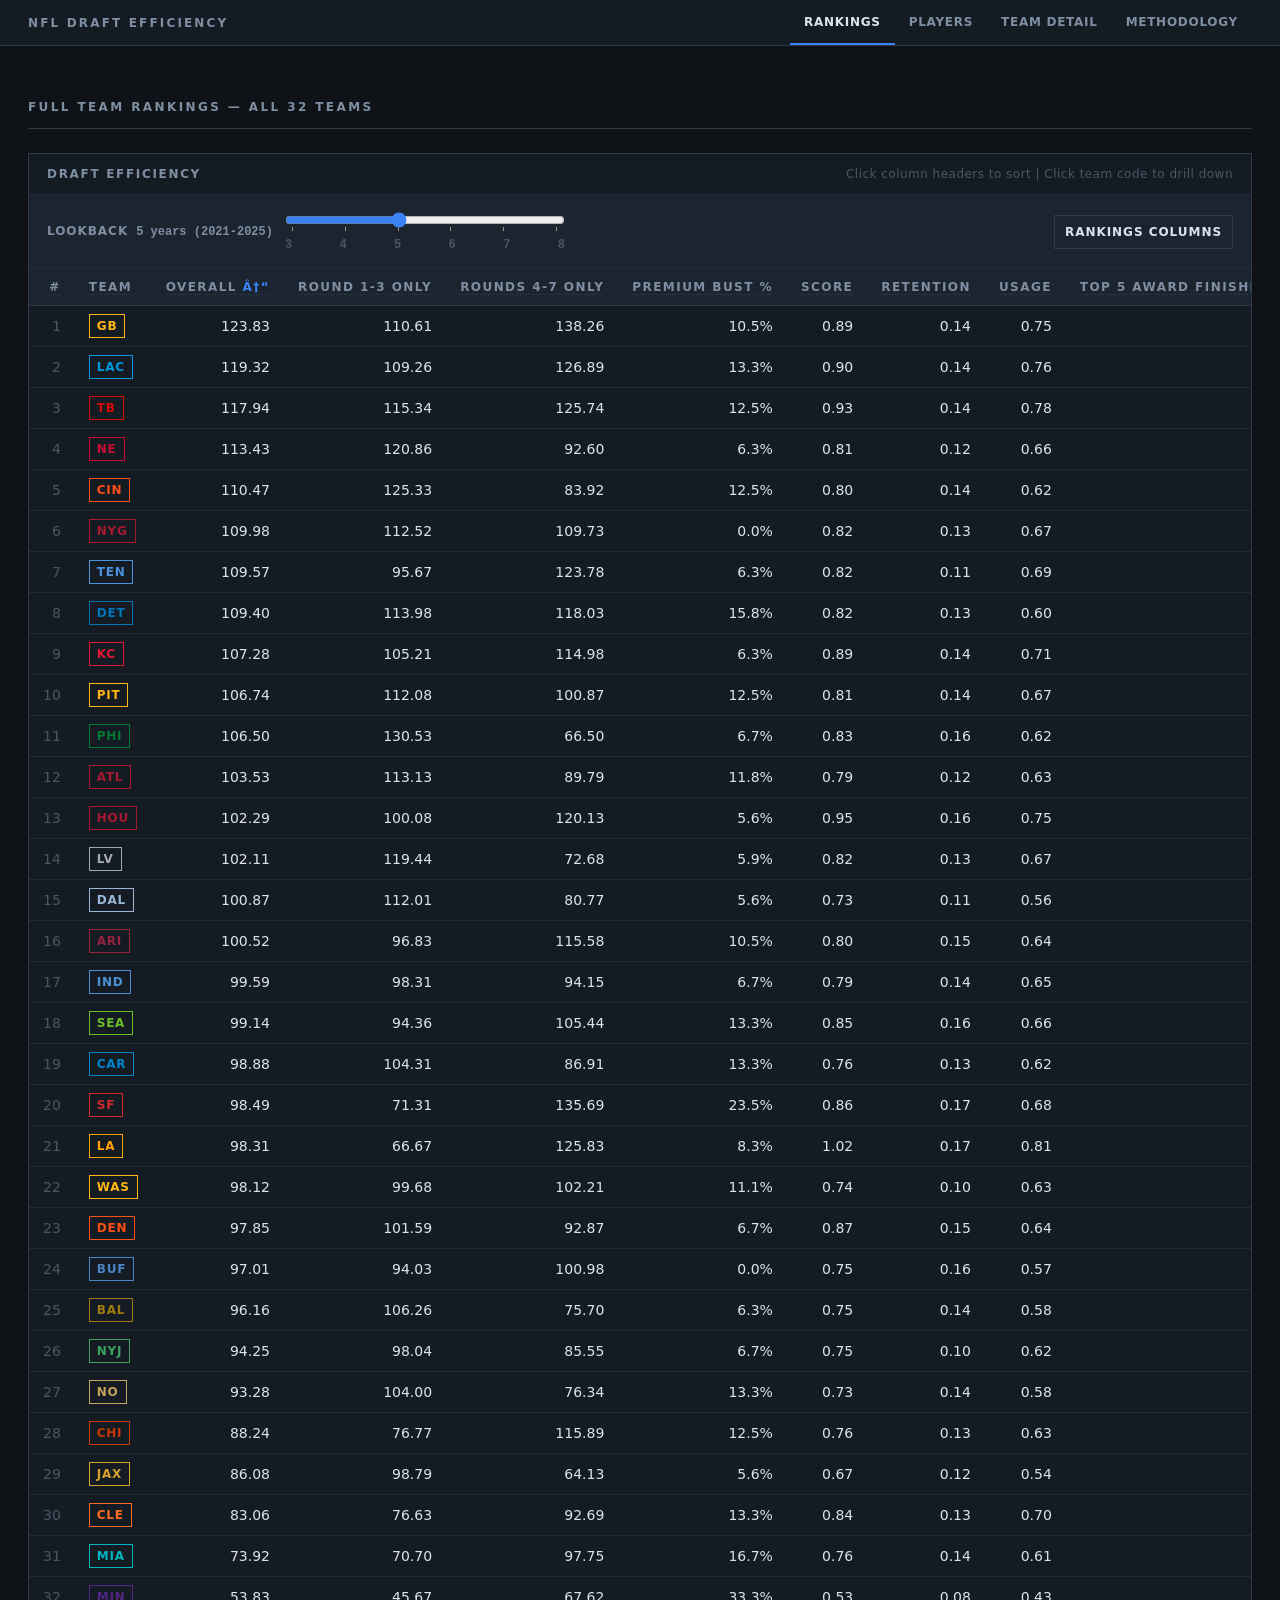
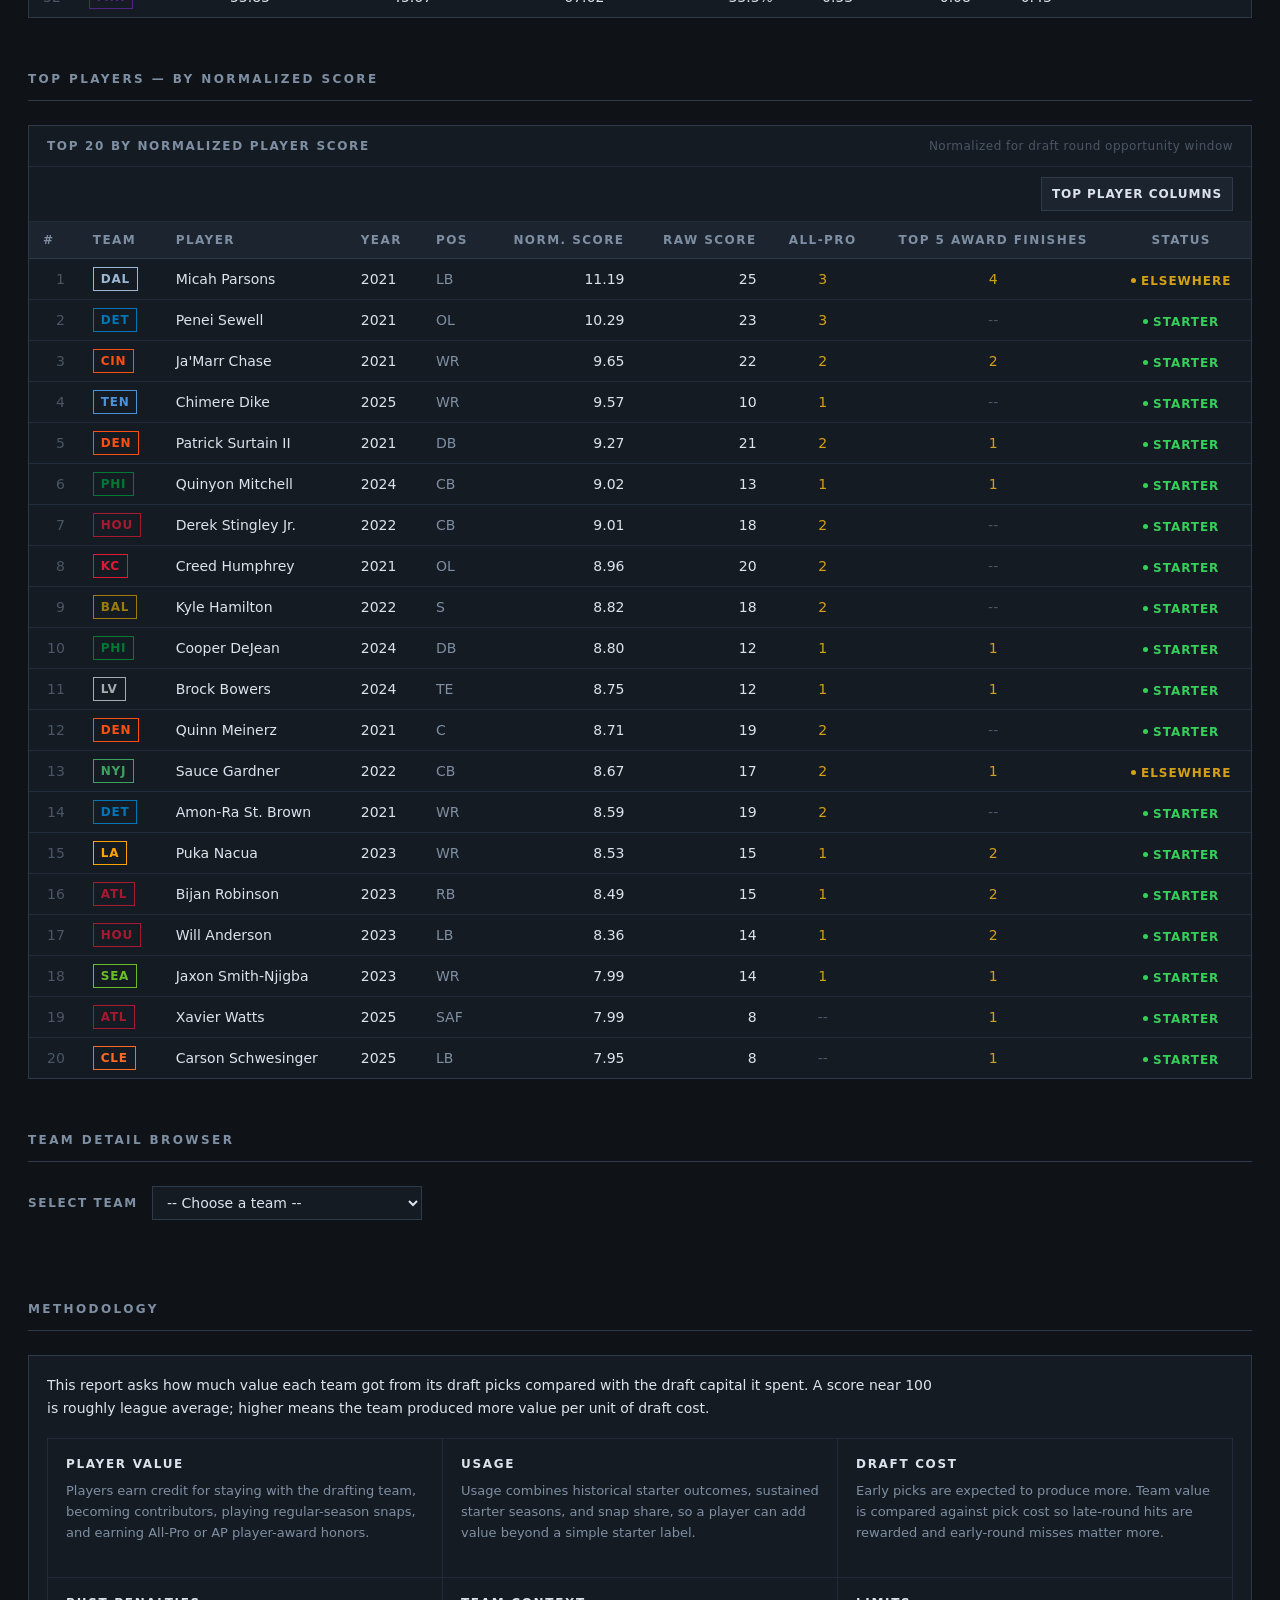
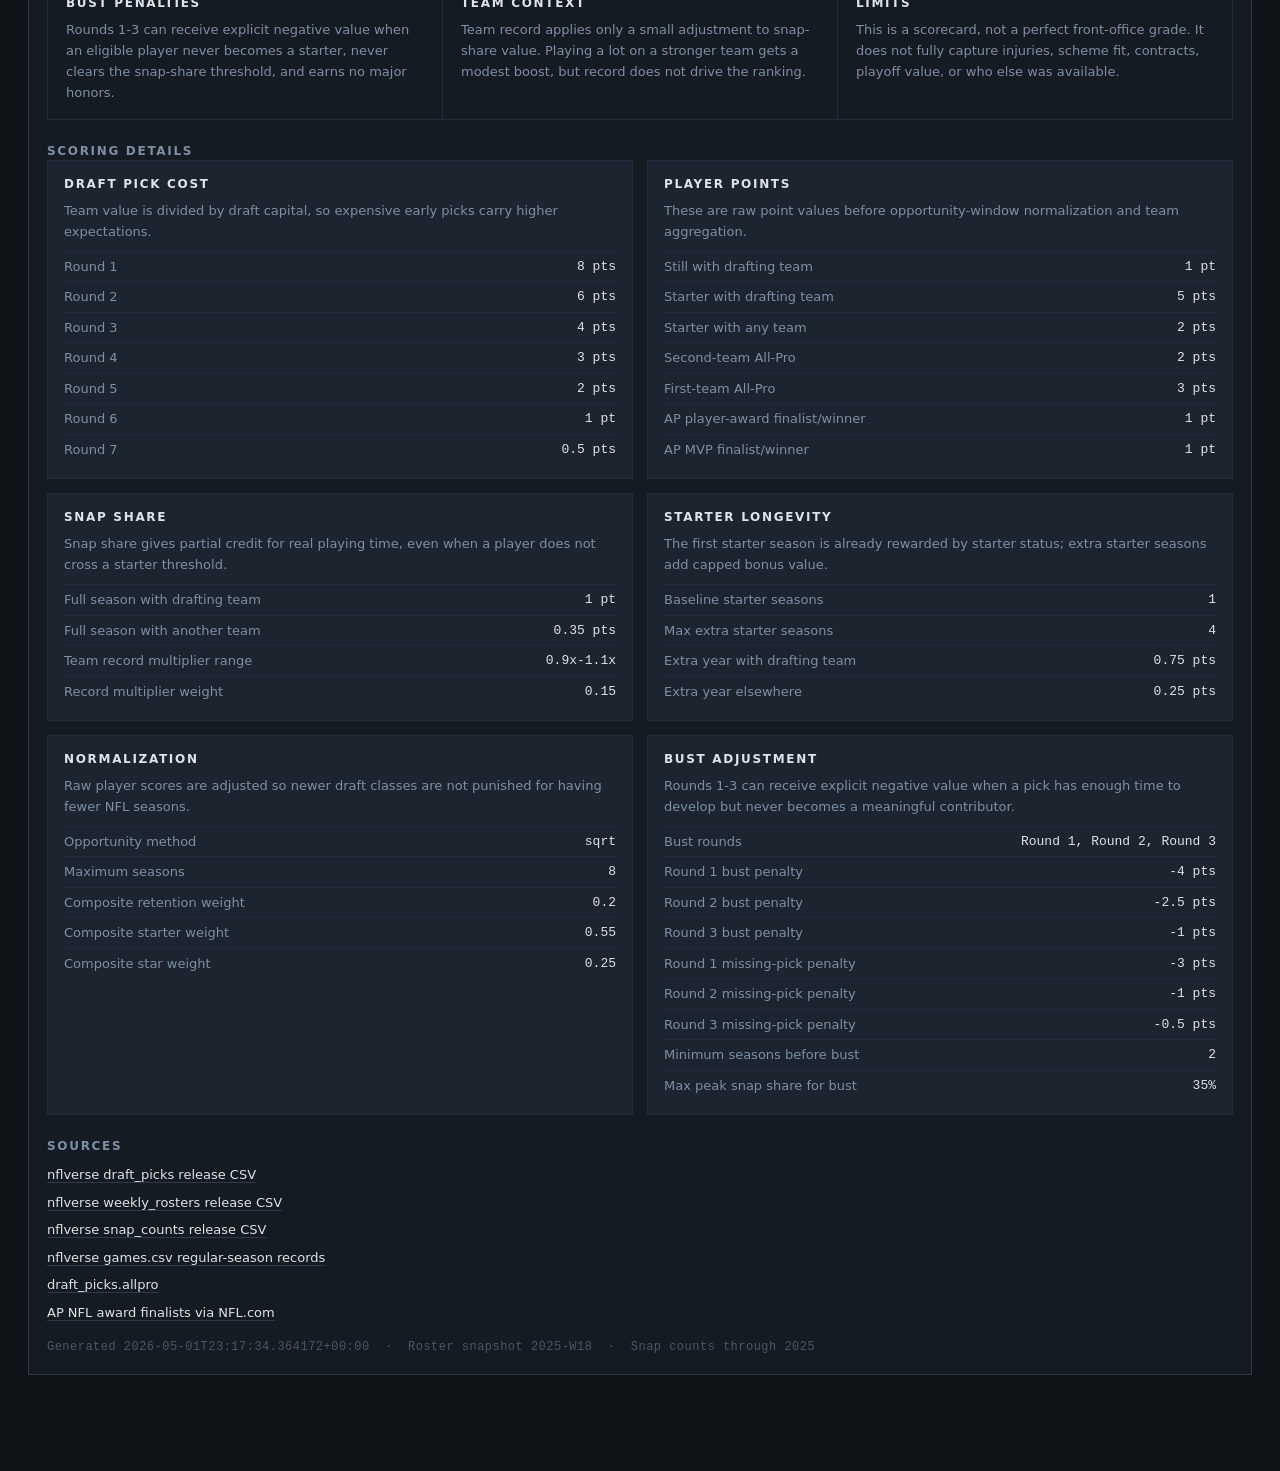
==== commit 5bc537e6: "Update draft efficiency report controls and scoring" ====
--- a/outputs/report.html
+++ b/outputs/report.html
@@ -4,523 +4,55 @@
   <meta charset="utf-8">
   <meta name="viewport" content="width=device-width, initial-scale=1">
   <title>NFL Draft Efficiency &mdash; 2021-2025</title>
-  <style>
-    *, *::before, *::after { box-sizing: border-box; margin: 0; padding: 0; }
-
-    :root {
-      --bg:        #0f1318;
-      --surface:   #151b23;
-      --surface-2: #1c2430;
-      --border:    #212c38;
-      --border-2:  #2c3a4a;
-      --text:      #dce3ec;
-      --muted:     #6e7e90;
-      --faint:     #3a4654;
-      --accent:    #3b82f6;
-      --green:     #34d058;
-      --yellow:    #d4a017;
-      --red:       #f26c5a;
-      --mono:      'SF Mono', 'Fira Code', Consolas, 'Courier New', monospace;
-    }
-
-    html { scroll-behavior: smooth; }
-
-    body {
-      background: var(--bg);
-      color: var(--text);
-      font-family: -apple-system, BlinkMacSystemFont, 'Segoe UI', system-ui, sans-serif;
-      font-size: 14px;
-      line-height: 1.5;
-    }
-
-    /* ── Nav ─────────────────────────────────────────────────────── */
-    .site-nav {
-      position: sticky;
-      top: 0;
-      z-index: 200;
-      background: var(--surface);
-      border-bottom: 1px solid var(--border-2);
-      display: flex;
-      align-items: center;
-      justify-content: space-between;
-      padding: 0 28px;
-      height: 46px;
-    }
-    .nav-wordmark {
-      font-size: 12px;
-      font-weight: 700;
-      letter-spacing: 0.18em;
-      text-transform: uppercase;
-      color: var(--muted);
-    }
-    .nav-links {
-      display: flex;
-      list-style: none;
-      height: 100%;
-    }
-    .nav-links a {
-      display: flex;
-      align-items: center;
-      padding: 0 14px;
-      height: 100%;
-      font-size: 12px;
-      font-weight: 600;
-      letter-spacing: 0.06em;
-      text-transform: uppercase;
-      color: var(--muted);
-      text-decoration: none;
-      border-bottom: 2px solid transparent;
-      transition: color 0.12s, border-color 0.12s;
-    }
-    .nav-links a:hover { color: var(--text); border-bottom-color: var(--border-2); }
-    .nav-links a.active { color: var(--text); border-bottom-color: var(--accent); }
-
-    /* ── Layout ──────────────────────────────────────────────────── */
-    .page {
-      max-width: 1280px;
-      margin: 0 auto;
-      padding: 0 28px 96px;
-    }
-    .section { padding-top: 52px; }
-    .section-label {
-      font-size: 12px;
-      font-weight: 700;
-      letter-spacing: 0.2em;
-      text-transform: uppercase;
-      color: var(--muted);
-      padding-bottom: 12px;
-      border-bottom: 1px solid var(--border-2);
-      margin-bottom: 24px;
-    }
-
-    /* ── Panel ───────────────────────────────────────────────────── */
-    .panel {
-      background: var(--surface);
-      border: 1px solid var(--border-2);
-    }
-    .panel-hd {
-      padding: 11px 18px;
-      border-bottom: 1px solid var(--border);
-      font-size: 12px;
-      font-weight: 700;
-      letter-spacing: 0.14em;
-      text-transform: uppercase;
-      color: var(--muted);
-      display: flex;
-      align-items: center;
-      justify-content: space-between;
-    }
-    .panel-hd-note {
-      font-size: 12px;
-      color: var(--faint);
-      letter-spacing: 0.04em;
-      text-transform: none;
-      font-weight: 400;
-    }
-    .panel-body { padding: 18px; }
-    .panel-body-flush { padding: 0; overflow-x: auto; }
-
-    /* ── Bar Chart ───────────────────────────────────────────────── */
-    .bar-list { display: flex; flex-direction: column; gap: 9px; }
-    .bar-row {
-      display: grid;
-      grid-template-columns: 42px 1fr 56px;
-      align-items: center;
-      gap: 10px;
-    }
-    .bar-team-lbl {
-      font-size: 12px;
-      font-weight: 700;
-      letter-spacing: 0.06em;
-      text-align: right;
-      cursor: pointer;
-    }
-    .bar-track {
-      height: 5px;
-      background: var(--border-2);
-      position: relative;
-    }
-    .bar-fill { position: absolute; inset: 0 auto 0 0; height: 100%; }
-    .bar-val {
-      font-family: var(--mono);
-      font-size: 12px;
-      color: var(--muted);
-      text-align: right;
-    }
-
-    /* ── Tables ──────────────────────────────────────────────────── */
-    .data-table { width: 100%; border-collapse: collapse; font-size: 13px; }
-    .data-table th {
-      padding: 9px 14px;
-      text-align: left;
-      font-size: 12px;
-      font-weight: 700;
-      letter-spacing: 0.12em;
-      text-transform: uppercase;
-      color: var(--muted);
-      background: var(--surface-2);
-      border-bottom: 1px solid var(--border-2);
-      white-space: nowrap;
-    }
-    .data-table th[data-tooltip] {
-      position: relative;
-      text-decoration: underline dotted var(--border-2);
-      text-underline-offset: 3px;
-    }
-    .header-tooltip {
-      position: fixed;
-      z-index: 1000;
-      max-width: 310px;
-      padding: 9px 11px;
-      border: 1px solid var(--border-2);
-      border-radius: 8px;
-      background: var(--surface);
-      box-shadow: 0 12px 30px rgba(15, 23, 42, 0.16);
-      color: var(--text);
-      font-family: var(--sans);
-      font-size: 13px;
-      font-weight: 500;
-      letter-spacing: 0;
-      line-height: 1.45;
-      text-align: left;
-      text-transform: none;
-      white-space: normal;
-      pointer-events: none;
-      opacity: 0;
-      transform: translate(-50%, -8px);
-      transition: opacity 120ms ease, transform 120ms ease;
-    }
-    .header-tooltip.visible {
-      opacity: 1;
-      transform: translate(-50%, 0);
-    }
-    .data-table th.sortable { cursor: pointer; user-select: none; }
-    .data-table th.sortable:hover { color: var(--text); }
-    .data-table th.sort-asc::after  { content: ' \2191'; color: var(--accent); }
-    .data-table th.sort-desc::after { content: ' \2193'; color: var(--accent); }
-    .data-table td {
-      padding: 8px 14px;
-      border-bottom: 1px solid var(--border);
-      vertical-align: middle;
-    }
-    .data-table tr:last-child td { border-bottom: none; }
-    .data-table tbody tr:hover td { background: var(--surface-2); }
-    .num {
-      font-family: var(--mono);
-      font-size: 12px;
-      text-align: right;
-    }
-    .rank-num {
-      font-family: var(--mono);
-      font-size: 12px;
-      color: var(--faint);
-      text-align: right;
-    }
-
-    /* ── Team Badge ──────────────────────────────────────────────── */
-    .team-tag {
-      display: inline-block;
-      font-size: 12px;
-      font-weight: 700;
-      letter-spacing: 0.06em;
-      padding: 2px 7px;
-      border: 1px solid currentColor;
-      cursor: pointer;
-      text-decoration: none;
-    }
-    .team-tag:hover { filter: brightness(1.3); }
-
-    /* ── Status ──────────────────────────────────────────────────── */
-    .status {
-      display: inline-flex;
-      align-items: center;
-      gap: 5px;
-      font-size: 12px;
-      font-weight: 700;
-      letter-spacing: 0.08em;
-      text-transform: uppercase;
-      white-space: nowrap;
-    }
-    .status-dot {
-      width: 5px;
-      height: 5px;
-      border-radius: 50%;
-      flex-shrink: 0;
-    }
-    .s-starter  { color: var(--green); }
-    .s-starter  .status-dot { background: var(--green); }
-    .s-roster   { color: var(--accent); }
-    .s-roster   .status-dot { background: var(--accent); }
-    .s-other    { color: var(--yellow); }
-    .s-other    .status-dot { background: var(--yellow); }
-    .s-inactive { color: var(--faint); }
-    .s-inactive .status-dot { background: var(--faint); }
-
-    /* ── AP Stars ────────────────────────────────────────────────── */
-    .ap-count { font-family: var(--mono); font-size: 12px; color: var(--yellow); }
-    .ap-empty { color: var(--faint); }
-    .award-badges {
-      display: inline-flex;
-      flex-wrap: wrap;
-      justify-content: center;
-      gap: 4px;
-    }
-    .award-badge {
-      display: inline-block;
-      padding: 2px 5px;
-      border: 1px solid var(--border-2);
-      border-radius: 999px;
-      background: var(--surface-2);
-      color: var(--muted);
-      font-family: var(--mono);
-      font-size: 12px;
-      line-height: 1.2;
-      white-space: nowrap;
-    }
-    .award-mvp {
-      border-color: rgba(217, 119, 6, 0.35);
-      background: rgba(217, 119, 6, 0.12);
-      color: var(--yellow);
-    }
-
-    /* ── Team Detail ─────────────────────────────────────────────── */
-    .team-picker-row {
-      display: flex;
-      align-items: center;
-      gap: 14px;
-      margin-bottom: 28px;
-    }
-    .picker-lbl {
-      font-size: 12px;
-      font-weight: 700;
-      letter-spacing: 0.14em;
-      text-transform: uppercase;
-      color: var(--muted);
-      white-space: nowrap;
-    }
-    #team-picker {
-      background: var(--surface);
-      color: var(--text);
-      border: 1px solid var(--border-2);
-      padding: 7px 12px;
-      font-size: 13px;
-      font-family: inherit;
-      cursor: pointer;
-      min-width: 260px;
-    }
-    #team-picker:focus { outline: 2px solid var(--accent); outline-offset: 1px; }
-
-    .team-hd {
-      border-left: 3px solid var(--faint);
-      padding-left: 14px;
-      margin-bottom: 20px;
-    }
-    .team-hd-name {
-      font-size: 20px;
-      font-weight: 700;
-      line-height: 1.2;
-      margin-bottom: 4px;
-    }
-    .team-hd-sub {
-      font-family: var(--mono);
-      font-size: 12px;
-      color: var(--muted);
-    }
-
-    .team-score-strip {
-      display: grid;
-      grid-template-columns: repeat(9, 1fr);
-      gap: 1px;
-      background: var(--border);
-      border: 1px solid var(--border);
-      margin-bottom: 28px;
-    }
-    .score-cell { background: var(--surface); padding: 14px 16px; }
-    .score-v {
-      font-family: var(--mono);
-      font-size: 18px;
-      font-weight: 700;
-      line-height: 1;
-      margin-bottom: 5px;
-    }
-    .score-lbl {
-      font-size: 12px;
-      font-weight: 700;
-      letter-spacing: 0.12em;
-      text-transform: uppercase;
-      color: var(--muted);
-    }
-
-    .year-block { margin-bottom: 28px; }
-    .year-bar {
-      display: flex;
-      align-items: baseline;
-      justify-content: space-between;
-      padding: 8px 0;
-      border-bottom: 1px solid var(--border-2);
-      margin-bottom: 0;
-    }
-    .year-title {
-      font-size: 12px;
-      font-weight: 700;
-      letter-spacing: 0.16em;
-      text-transform: uppercase;
-      color: var(--muted);
-    }
-    .year-summary { font-family: var(--mono); font-size: 12px; color: var(--faint); }
-
-    /* ── Notes ───────────────────────────────────────────────────── */
-    .methodology-content { display: grid; gap: 18px; }
-    .methodology-lede {
-      max-width: 900px;
-      color: var(--text);
-      font-size: 14px;
-      line-height: 1.65;
-    }
-    .methodology-grid {
-      display: grid;
-      grid-template-columns: repeat(3, minmax(0, 1fr));
-      gap: 1px;
-      background: var(--border);
-      border: 1px solid var(--border);
-    }
-    .methodology-card {
-      background: var(--surface);
-      padding: 16px 18px;
-      min-height: 138px;
-    }
-    .methodology-card h3 {
-      font-size: 12px;
-      font-weight: 700;
-      letter-spacing: 0.14em;
-      text-transform: uppercase;
-      color: var(--text);
-      margin-bottom: 8px;
-    }
-    .methodology-card p {
-      font-size: 12px;
-      line-height: 1.6;
-      color: var(--muted);
-    }
-    .methodology-subhead {
-      font-size: 12px;
-      font-weight: 700;
-      letter-spacing: 0.14em;
-      text-transform: uppercase;
-      color: var(--muted);
-      margin-top: 4px;
-    }
-    .scoring-detail-grid {
-      display: grid;
-      grid-template-columns: repeat(2, minmax(0, 1fr));
-      gap: 14px;
-    }
-    .scoring-detail-card {
-      border: 1px solid var(--border);
-      background: var(--surface-2);
-      padding: 14px 16px;
-    }
-    .scoring-detail-card h3 {
-      font-size: 12px;
-      font-weight: 700;
-      letter-spacing: 0.14em;
-      text-transform: uppercase;
-      color: var(--text);
-      margin-bottom: 8px;
-    }
-    .scoring-detail-card p {
-      font-size: 12px;
-      line-height: 1.55;
-      color: var(--muted);
-      margin-bottom: 8px;
-    }
-    .scoring-detail-card table {
-      width: 100%;
-      border-collapse: collapse;
-      font-size: 12px;
-    }
-    .scoring-detail-card td {
-      padding: 5px 0;
-      border-top: 1px solid var(--border);
-      color: var(--muted);
-    }
-    .scoring-detail-card td:last-child {
-      font-family: var(--mono);
-      color: var(--text);
-      text-align: right;
-      white-space: nowrap;
-    }
-    .notes-list { list-style: none; }
-    .notes-list li {
-      padding: 10px 0;
-      border-bottom: 1px solid var(--border);
-      font-size: 13px;
-      color: var(--muted);
-      display: flex;
-      gap: 12px;
-    }
-    .notes-list li:last-child { border-bottom: none; }
-    .notes-list li::before { content: '\2014'; color: var(--faint); flex-shrink: 0; }
-    .footer-line {
-      font-family: var(--mono);
-      font-size: 12px;
-      color: var(--faint);
-      padding-top: 16px;
-      letter-spacing: 0.04em;
-    }
-
-    /* ── Responsive ──────────────────────────────────────────────── */
-    @media (max-width: 960px) {
-      .team-score-strip { grid-template-columns: repeat(3, 1fr); }
-      .methodology-grid { grid-template-columns: repeat(2, minmax(0, 1fr)); }
-      .scoring-detail-grid { grid-template-columns: 1fr; }
-    }
-    @media (max-width: 600px) {
-      .methodology-grid { grid-template-columns: 1fr; }
-      .nav-wordmark { display: none; }
-      .page { padding: 0 14px 60px; }
-    }
-  </style>
+  <link rel="stylesheet" href="report.css">
 </head>
 <body>
-
 <nav class="site-nav">
   <span class="nav-wordmark">NFL Draft Efficiency</span>
   <ul class="nav-links">
     <li><a href="#rankings">Rankings</a></li>
     <li><a href="#players">Players</a></li>
     <li><a href="#team">Team Detail</a></li>
-    <li><a href="#notes">Notes</a></li>
+    <li><a href="#notes">Methodology</a></li>
   </ul>
 </nav>
-
 <div class="page">
-
-  <!-- FULL RANKINGS -->
   <section id="rankings" class="section">
     <div class="section-label">Full Team Rankings &mdash; All 32 Teams</div>
     <div class="panel">
       <div class="panel-hd">
-        <span>Draft Efficiency Index</span>
-        <span class="panel-hd-note">Click column headers to sort &nbsp;&middot;&nbsp; Click team code to drill down</span>
+        <span>Draft Efficiency</span>
+        <span class="panel-hd-note">Click column headers to sort | Click team code to drill down</span>
+      </div>
+      <div class="report-controls">
+        <label class="control-group lookback-slider-group" for="draft-window-slider">
+          <span class="lookback-label">Lookback <span class="lookback-value" id="draft-window-value">5 years (2021-2025)</span></span>
+          <span class="lookback-slider-wrap">
+            <input id="draft-window-slider" type="range" min="3" max="8" step="1" value="5" list="draft-window-ticks">
+            <datalist id="draft-window-ticks"></datalist>
+            <span class="lookback-ticks" id="draft-window-tick-labels"></span>
+          </span>
+        </label>
+        <button class="columns-button" id="rankings-columns-button" type="button">Rankings Columns</button>
       </div>
       <div class="panel-body-flush">
-        <table class="data-table" id="rankings-table">
+        <table class="data-table" id="rankings-table" data-column-toggle data-toggle-label="Rankings Columns" data-hidden-columns="dei_no_bp,star">
           <thead>
             <tr>
-              <th class="sortable" data-col="rank" data-tooltip="Current row number for the active sort. This updates when you sort another column." style="text-align:right">#</th>
-              <th data-tooltip="NFL team abbreviation. Click a team code in the table to open that team's player detail.">Team</th>
-              <th class="sortable sort-desc" data-col="badj" data-tooltip="Overall with bust adjustment. Starts with the full-team DEI across all included rounds, then applies extra penalties for round 1-3 busts and, when enabled, missing premium picks. This is the default sort." style="text-align:right">Overall w/Bust Adj</th>
-              <th class="sortable" data-col="prem" data-tooltip="Rounds 1-3 with bust adjustment. Measures only premium picks from rounds 1-3, where pick cost and expectations are highest. Later-round picks do not affect this column." style="text-align:right">Rounds 1-3 w/Bust Adj</th>
-              <th class="sortable" data-col="dei" data-tooltip="Draft Efficiency Index. Overall draft value divided by draft-pick cost across the selected draft window, scaled so about 100 is league average. This does not include the extra early-round bust adjustment." style="text-align:right">DEI</th>
-              <th class="sortable" data-col="bust" data-tooltip="Share of eligible round 1-3 picks classified as busts. Lower is better." style="text-align:right">Premium Bust %</th>
-              <th class="sortable" data-col="score" data-tooltip="Raw production score before dividing by draft cost. This includes roster status, usage, honors, and other player value signals." style="text-align:right">Score</th>
-              <th class="sortable" data-col="ret" data-tooltip="Retention component. Rewards drafted players who remain with the team, with higher credit for active contributors and starters." style="text-align:right">Retention</th>
-              <th class="sortable" data-col="str" data-tooltip="Usage component. Rewards playing-time value such as starter status and snap-share contribution." style="text-align:right">Usage</th>
-              <th class="sortable" data-col="star" data-tooltip="Star component. Rewards high-end outcomes such as All-Pro selections and major award-level finishes." style="text-align:right">Star</th>
-              <th class="sortable" data-col="apaw" data-tooltip="AP player-award finalist count. Includes MVP, Offensive/Defensive Player of the Year, Offensive/Defensive Rookie of the Year, and Comeback Player of the Year. All-Pro is tracked separately." style="text-align:right">AP Awards</th>
-              <th class="sortable" data-col="picks" data-tooltip="Number of draft picks included for this team in the selected draft window." style="text-align:right">Picks</th>
-              <th class="sortable" data-col="starters" data-tooltip="Number of drafted players who became starters for this team or elsewhere." style="text-align:right">Historical Starters</th>
+              <th class="sortable" data-col="displayRank" data-col-key="rank" data-tooltip="Current row number for the active sort. This updates whenever you sort another column." style="text-align:right">#</th>
+              <th data-col-key="team" data-tooltip="NFL team abbreviation. Click a team code to open that team's player detail.">Team</th>
+              <th class="sortable sort-desc" data-col="badj" data-col-key="overall" data-tooltip="Overall draft efficiency after round 1-3 bust penalties and default missing premium-pick penalties. This is the default ranking view." style="text-align:right">Overall</th>
+              <th class="sortable" data-col="prem" data-col-key="r1_3" data-tooltip="Draft efficiency using only rounds 1-3, after the same bust and missing-pick adjustments. Later-round picks do not affect this column." style="text-align:right">Round 1-3 Only</th>
+              <th class="sortable" data-col="late" data-col-key="r4_7" data-tooltip="Draft efficiency using only rounds 4-7. This isolates late-round value without premium-pick bust penalties." style="text-align:right">Rounds 4-7 Only</th>
+              <th class="sortable" data-col="dei" data-col-key="dei_no_bp" data-tooltip="Draft Efficiency Index with no bust penalty. This is value divided by draft-pick cost before explicit bust and missing-pick penalties." style="text-align:right">DEI (no BP)</th>
+              <th class="sortable" data-col="bust" data-col-key="bust" data-tooltip="Share of eligible round 1-3 picks classified as busts. Lower is better." style="text-align:right">Premium Bust %</th>
+              <th class="sortable" data-col="score" data-col-key="score" data-tooltip="Raw production score before dividing by draft cost. Includes roster status, usage, snap share, All-Pro, and AP awards." style="text-align:right">Score</th>
+              <th class="sortable" data-col="ret" data-col-key="retention" data-tooltip="Retention component. Rewards drafted players who remain with the team." style="text-align:right">Retention</th>
+              <th class="sortable" data-col="str" data-col-key="usage" data-tooltip="Usage component. Rewards starter outcomes, sustained starter seasons, and regular-season snap-share contribution." style="text-align:right">Usage</th>
+              <th class="sortable" data-col="star" data-col-key="star" data-tooltip="Star component. Rewards All-Pro selections and AP major award finalist or winner outcomes." style="text-align:right">Star</th>
+              <th class="sortable" data-col="apaw" data-col-key="apaw" data-tooltip="Top 5 AP award finishes (finalist or winner). Includes MVP, OPOY, DPOY, OROY, DROY, and Comeback Player of the Year. All-Pro is tracked separately." style="text-align:right">Top 5 Award Finishes</th>
+              <th class="sortable" data-col="picks" data-col-key="picks" data-tooltip="Number of draft picks included for this team in the selected lookback window." style="text-align:right">Picks</th>
+              <th class="sortable" data-col="starters" data-col-key="starters" data-tooltip="Average starter-level seasons per drafted player, counting starter seasons with the drafting team or another NFL team." style="text-align:right">Avg Starter Years</th>
             </tr>
           </thead>
           <tbody id="rankings-tbody"></tbody>
@@ -528,29 +60,15 @@
       </div>
     </div>
   </section>
-
-  <!-- TOP PLAYERS -->
   <section id="players" class="section">
     <div class="section-label">Top Players &mdash; By Normalized Score</div>
     <div class="panel">
-      <div class="panel-hd">
-        <span>Top 20 by Normalized Player Score</span>
-        <span class="panel-hd-note">Normalized for draft round opportunity window</span>
-      </div>
+      <div class="panel-hd"><span>Top 20 by Normalized Player Score</span><span class="panel-hd-note">Normalized for draft round opportunity window</span></div>
       <div class="panel-body-flush">
-        <table class="data-table">
+        <table class="data-table" id="players-table" data-column-toggle data-toggle-label="Top Player Columns">
           <thead>
             <tr>
-              <th>#</th>
-              <th>Team</th>
-              <th>Player</th>
-              <th>Year</th>
-              <th>Pos</th>
-              <th style="text-align:right">Norm. Score</th>
-              <th style="text-align:right">Raw Score</th>
-              <th style="text-align:center">All-Pro</th>
-              <th style="text-align:center">AP Awards</th>
-              <th style="text-align:center">Status</th>
+              <th data-col-key="rank">#</th><th data-col-key="team">Team</th><th data-col-key="player">Player</th><th data-col-key="year">Year</th><th data-col-key="pos">Pos</th><th data-col-key="norm_score" style="text-align:right">Norm. Score</th><th data-col-key="raw_score" style="text-align:right">Raw Score</th><th data-col-key="all_pro" style="text-align:center">All-Pro</th><th data-col-key="ap_awards" style="text-align:center">Top 5 Award Finishes</th><th data-col-key="status" style="text-align:center">Status</th>
             </tr>
           </thead>
           <tbody id="players-tbody"></tbody>
@@ -558,60 +76,26 @@
       </div>
     </div>
   </section>
-
-  <!-- TEAM DETAIL -->
   <section id="team" class="section">
     <div class="section-label">Team Detail Browser</div>
-    <div class="team-picker-row">
-      <span class="picker-lbl">Select Team</span>
-      <select id="team-picker">
-        <option value="">&#x2014; Choose a team &#x2014;</option>
-      </select>
-    </div>
+    <div class="team-picker-row"><span class="picker-lbl">Select Team</span><select id="team-picker"><option value="">-- Choose a team --</option></select></div>
     <div id="team-detail"></div>
   </section>
-
-  <!-- NOTES -->
   <section id="notes" class="section">
     <div class="section-label">Methodology</div>
     <div class="panel">
       <div class="panel-body">
         <div class="methodology-content">
-          <p class="methodology-lede">
-            This report asks how much value each team got from its draft picks compared with the draft capital it spent.
-            A Draft Efficiency Index (DEI) near 100 is roughly league average; higher means the team produced more value per unit of draft cost.
-          </p>
-
+          <p class="methodology-lede">This report asks how much value each team got from its draft picks compared with the draft capital it spent. A score near 100 is roughly league average; higher means the team produced more value per unit of draft cost.</p>
           <div class="methodology-grid">
-            <div class="methodology-card">
-              <h3>Player Value</h3>
-              <p>Players earn credit for staying with the drafting team, becoming meaningful contributors, playing regular-season snaps, and earning All-Pro or AP player-award honors.</p>
-            </div>
-            <div class="methodology-card">
-              <h3>Usage</h3>
-              <p>Usage combines historical starter outcomes with snap share, so a player can add value even if a simple starter label does not fully describe his role.</p>
-            </div>
-            <div class="methodology-card">
-              <h3>Draft Cost</h3>
-              <p>Early picks are expected to produce more. Team value is compared against pick cost so late-round hits are rewarded and early-round misses matter more.</p>
-            </div>
-            <div class="methodology-card">
-              <h3>Team Context</h3>
-              <p>Team record applies only a small adjustment to snap-share value. Playing a lot on a stronger team gets a modest boost, but record does not drive the ranking.</p>
-            </div>
-            <div class="methodology-card">
-              <h3>Opportunity Window</h3>
-              <p>Recent draft classes have had less time to build a resume, so player scores are normalized for how long each class has had to produce.</p>
-            </div>
-            <div class="methodology-card">
-              <h3>Limits</h3>
-              <p>This is a scorecard, not a perfect front-office grade. It does not fully capture injuries, scheme fit, contracts, playoff value, or who else was available.</p>
-            </div>
+            <div class="methodology-card"><h3>Player Value</h3><p>Players earn credit for staying with the drafting team, becoming contributors, playing regular-season snaps, and earning All-Pro or AP player-award honors.</p></div>
+            <div class="methodology-card"><h3>Usage</h3><p>Usage combines historical starter outcomes, sustained starter seasons, and snap share, so a player can add value beyond a simple starter label.</p></div>
+            <div class="methodology-card"><h3>Draft Cost</h3><p>Early picks are expected to produce more. Team value is compared against pick cost so late-round hits are rewarded and early-round misses matter more.</p></div>
+            <div class="methodology-card"><h3>Bust Penalties</h3><p>Rounds 1-3 can receive explicit negative value when an eligible player never becomes a starter, never clears the snap-share threshold, and earns no major honors.</p></div>
+            <div class="methodology-card"><h3>Team Context</h3><p>Team record applies only a small adjustment to snap-share value. Playing a lot on a stronger team gets a modest boost, but record does not drive the ranking.</p></div>
+            <div class="methodology-card"><h3>Limits</h3><p>This is a scorecard, not a perfect front-office grade. It does not fully capture injuries, scheme fit, contracts, playoff value, or who else was available.</p></div>
           </div>
-
-          <div>
-            <div class="methodology-subhead">Scoring Details</div>
-            <!-- SCORING_DETAILS_START -->
+          <div><div class="methodology-subhead">Scoring Details</div><!-- SCORING_DETAILS_START -->
             <div class="scoring-detail-grid">
               <div class="scoring-detail-card">
                 <h3>Draft Pick Cost</h3>
@@ -656,6 +140,18 @@
                 </table>
               </div>
               <div class="scoring-detail-card">
+                <h3>Starter Longevity</h3>
+                <p>The first starter season is already rewarded by starter status; extra starter seasons add capped bonus value.</p>
+                <table>
+                  <tbody>
+                    <tr><td>Baseline starter seasons</td><td>1</td></tr>
+                    <tr><td>Max extra starter seasons</td><td>4</td></tr>
+                    <tr><td>Extra year with drafting team</td><td>0.75 pts</td></tr>
+                    <tr><td>Extra year elsewhere</td><td>0.25 pts</td></tr>
+                  </tbody>
+                </table>
+              </div>
+              <div class="scoring-detail-card">
                 <h3>Normalization</h3>
                 <p>Raw player scores are adjusted so newer draft classes are not punished for having fewer NFL seasons.</p>
                 <table>
@@ -679,102 +175,73 @@
                     <tr><td>Round 3 bust penalty</td><td>-1 pts</td></tr>
                     <tr><td>Round 1 missing-pick penalty</td><td>-3 pts</td></tr>
                     <tr><td>Round 2 missing-pick penalty</td><td>-1 pts</td></tr>
-                    <tr><td>Round 3 missing-pick penalty</td><td>-1.5 pts</td></tr>
+                    <tr><td>Round 3 missing-pick penalty</td><td>-0.5 pts</td></tr>
                     <tr><td>Minimum seasons before bust</td><td>2</td></tr>
                     <tr><td>Max peak snap share for bust</td><td>35%</td></tr>
                   </tbody>
                 </table>
               </div>
             </div>
-            <!-- SCORING_DETAILS_END -->
-          </div>
-
-          <div>
-            <div class="methodology-subhead">Technical Notes</div>
-            <ul class="notes-list">
-          <li>Draft window set to 2021&ndash;2025 for this run.</li>
-          <li>The table defaults to Overall w/Bust Adj, which uses full-team DEI after early-round bust and missing premium-pick penalties.</li>
-          <li>All-Pro counts come from draft_picks.allpro. AP player-award finalists come from NFL.com AP Honors finalist pages and include MVP, OPOY, DPOY, OROY, DROY, and Comeback Player of the Year.</li>
-          <li>Retention uses canonical team codes plus roster status; released or retired players are not counted as retained.</li>
-          <li>Usage value combines binary historical starter flags with continuous regular-season snap share.</li>
-          <li>Regular-season snap share is measured against full team-season snap totals, not only games played.</li>
-          <li>A small team-record context multiplier adjusts snap-share value so equivalent usage on stronger teams is worth slightly more.</li>
-          <li>Early-round busts are round 1-3 players with at least two eligible seasons, no starter outcome with any team, peak snap share at or below 35%, and no All-Pro or top-5 award honors.</li>
-          <li>Historical Starters are still threshold-based snap-count outcomes since the draft, not current projected depth-chart starters.</li>
-          <li>Missing premium pick penalties are enabled for this run.</li>
-        </ul>
-          </div>
+            <!-- SCORING_DETAILS_END --></div>
+          <div><div class="methodology-subhead">Sources</div><!-- SOURCES_START -->
+            <ul class="sources-list">
+              <li><a href="https://github.com/nflverse/nflverse-data/releases/download/draft_picks/draft_picks.csv">nflverse draft_picks release CSV</a></li>
+              <li><a href="https://github.com/nflverse/nflverse-data/releases">nflverse weekly_rosters release CSV</a></li>
+              <li><a href="https://github.com/nflverse/nflverse-data/releases">nflverse snap_counts release CSV</a></li>
+              <li><a href="https://raw.githubusercontent.com/nflverse/nfldata/master/data/games.csv">nflverse games.csv regular-season records</a></li>
+              <li><a href="https://github.com/nflverse/nflverse-data/releases/download/draft_picks/draft_picks.csv">draft_picks.allpro</a></li>
+              <li><a href="https://www.nfl.com/news">AP NFL award finalists via NFL.com</a></li>
+            </ul>
+            <!-- SOURCES_END --></div>
         </div>
-        <p class="footer-line">Generated 2026-05-01T17:26:28.355874+00:00 &nbsp;&middot;&nbsp; Roster snapshot 2025-W18 &nbsp;&middot;&nbsp; Snap counts through 2025</p>
+        <p class="footer-line">Generated 2026-05-01T23:17:34.364172+00:00 &nbsp;&middot;&nbsp; Roster snapshot 2025-W18 &nbsp;&middot;&nbsp; Snap counts through 2025</p>
       </div>
     </div>
   </section>
-
 </div>
-
+<div class="column-modal-backdrop" id="column-modal" hidden>
+  <div class="column-modal" role="dialog" aria-modal="true" aria-labelledby="column-modal-title">
+    <div class="column-modal-hd">
+      <div class="column-modal-title" id="column-modal-title">Columns</div>
+      <button class="column-modal-close" id="column-modal-close" type="button" aria-label="Close column selector">&times;</button>
+    </div>
+    <div class="column-modal-body" id="column-modal-body"></div>
+    <div class="column-modal-actions">
+      <button class="modal-button modal-button-secondary" id="column-modal-reset" type="button">Show All</button>
+      <button class="modal-button" id="column-modal-done" type="button">Done</button>
+    </div>
+  </div>
+</div>
 <script>
-const TEAM_INFO = {"ARI":{"name":"Arizona Cardinals","color":"#97233F"},"ATL":{"name":"Atlanta Falcons","color":"#A71930"},"BAL":{"name":"Baltimore Ravens","color":"#9E7C0C"},"BUF":{"name":"Buffalo Bills","color":"#4A84C4"},"CAR":{"name":"Carolina Panthers","color":"#0085CA"},"CHI":{"name":"Chicago Bears","color":"#C83803"},"CIN":{"name":"Cincinnati Bengals","color":"#FB4F14"},"CLE":{"name":"Cleveland Browns","color":"#FF6B22"},"DAL":{"name":"Dallas Cowboys","color":"#9BB7D4"},"DEN":{"name":"Denver Broncos","color":"#FB4F14"},"DET":{"name":"Detroit Lions","color":"#0076B6"},"GB":{"name":"Green Bay Packers","color":"#FFB612"},"HOU":{"name":"Houston Texans","color":"#A71930"},"IND":{"name":"Indianapolis Colts","color":"#4B8FD4"},"JAX":{"name":"Jacksonville Jaguars","color":"#D7A22A"},"KC":{"name":"Kansas City Chiefs","color":"#E31837"},"LAC":{"name":"Los Angeles Chargers","color":"#0099E0"},"LA":{"name":"Los Angeles Rams","color":"#FFA300"},"LV":{"name":"Las Vegas Raiders","color":"#A5ACAF"},"MIA":{"name":"Miami Dolphins","color":"#00B5C0"},"MIN":{"name":"Minnesota Vikings","color":"#FFC62F"},"NE":{"name":"New England Patriots","color":"#C60C30"},"NO":{"name":"New Orleans Saints","color":"#C2A35D"},"NYG":{"name":"New York Giants","color":"#A71930"},"NYJ":{"name":"New York Jets","color":"#3DA35C"},"PHI":{"name":"Philadelphia Eagles","color":"#A5ACAF"},"PIT":{"name":"Pittsburgh Steelers","color":"#FFB612"},"SEA":{"name":"Seattle Seahawks","color":"#69BE28"},"SF":{"name":"San Francisco 49ers","color":"#CF2B2B"},"TB":{"name":"Tampa Bay Buccaneers","color":"#D50A0A"},"TEN":{"name":"Tennessee Titans","color":"#4B92DB"},"WAS":{"name":"Washington Commanders","color":"#FFB612"}};
-
-const TEAM_SCORES = [{"rank":1,"team":"LA","dei":125.9,"score":0.943295,"ret":0.168963,"str":0.730184,"star":0.044148,"apaw":5,"mvp":0,"prem":109.85,"bust":0.0833,"badj":97.97,"miss":5,"picks":47,"starters":19},{"rank":2,"team":"HOU","dei":117.94,"score":0.883649,"ret":0.158594,"str":0.677173,"star":0.047882,"apaw":3,"mvp":0,"prem":119.53,"bust":0.0556,"badj":102.18,"miss":4,"picks":41,"starters":20},{"rank":3,"team":"TB","dei":114.01,"score":0.854163,"ret":0.13987,"str":0.706261,"star":0.008032,"apaw":1,"mvp":0,"prem":110.78,"bust":0.125,"badj":117.29,"miss":1,"picks":36,"starters":20},{"rank":4,"team":"LAC","dei":112.7,"score":0.844407,"ret":0.142286,"str":0.702122,"star":0.0,"apaw":0,"mvp":0,"prem":99.55,"bust":0.1333,"badj":121.03,"miss":1,"picks":42,"starters":20},{"rank":5,"team":"GB","dei":109.06,"score":0.817083,"ret":0.142866,"str":0.674217,"star":0.0,"apaw":0,"mvp":0,"prem":94.52,"bust":0.1053,"badj":123.2,"miss":0,"picks":52,"starters":26},{"rank":6,"team":"KC","dei":108.17,"score":0.810416,"ret":0.144335,"str":0.634863,"star":0.031219,"apaw":0,"mvp":0,"prem":108.97,"bust":0.0625,"badj":104.88,"miss":3,"picks":37,"starters":20},{"rank":7,"team":"SF","dei":108.15,"score":0.810276,"ret":0.165614,"str":0.626922,"star":0.01774,"apaw":2,"mvp":1,"prem":86.8,"bust":0.2353,"badj":100.09,"miss":3,"picks":45,"starters":18},{"rank":8,"team":"DEN","dei":107.54,"score":0.805743,"ret":0.151438,"str":0.577525,"star":0.07678,"apaw":3,"mvp":0,"prem":115.85,"bust":0.0667,"badj":97.88,"miss":3,"picks":38,"starters":15},{"rank":9,"team":"CLE","dei":106.34,"score":0.796746,"ret":0.126429,"str":0.66177,"star":0.008547,"apaw":1,"mvp":0,"prem":111.15,"bust":0.1333,"badj":85.31,"miss":5,"picks":37,"starters":16},{"rank":10,"team":"SEA","dei":103.99,"score":0.779133,"ret":0.158061,"str":0.589052,"star":0.03202,"apaw":4,"mvp":0,"prem":102.5,"bust":0.1333,"badj":97.14,"miss":4,"picks":41,"starters":18},{"rank":11,"team":"PHI","dei":103.3,"score":0.773928,"ret":0.157448,"str":0.56889,"star":0.047589,"apaw":3,"mvp":0,"prem":123.71,"bust":0.0667,"badj":106.73,"miss":2,"picks":40,"starters":17},{"rank":12,"team":"LV","dei":102.83,"score":0.7704,"ret":0.128296,"str":0.620757,"star":0.021347,"apaw":1,"mvp":0,"prem":121.2,"bust":0.0588,"badj":103.52,"miss":2,"picks":41,"starters":19},{"rank":13,"team":"TEN","dei":102.72,"score":0.769611,"ret":0.108986,"str":0.638485,"star":0.02214,"apaw":0,"mvp":0,"prem":85.53,"bust":0.0625,"badj":110.83,"miss":1,"picks":39,"starters":19},{"rank":14,"team":"NYG","dei":102.27,"score":0.7662,"ret":0.130812,"str":0.615771,"star":0.019617,"apaw":3,"mvp":0,"prem":102.04,"bust":0.0,"badj":110.86,"miss":1,"picks":37,"starters":19},{"rank":15,"team":"NE","dei":102.2,"score":0.765691,"ret":0.117189,"str":0.618256,"star":0.030246,"apaw":4,"mvp":1,"prem":104.41,"bust":0.0625,"badj":116.25,"miss":0,"picks":49,"starters":20},{"rank":16,"team":"ARI","dei":100.38,"score":0.752068,"ret":0.145836,"str":0.595479,"star":0.010753,"apaw":0,"mvp":0,"prem":95.97,"bust":0.1053,"badj":102.15,"miss":2,"picks":43,"starters":18},{"rank":17,"team":"DET","dei":100.27,"score":0.751227,"ret":0.133325,"str":0.528892,"star":0.08901,"apaw":5,"mvp":0,"prem":101.07,"bust":0.1579,"badj":107.18,"miss":1,"picks":36,"starters":17},{"rank":18,"team":"CIN","dei":99.14,"score":0.742818,"ret":0.144886,"str":0.571332,"star":0.0266,"apaw":2,"mvp":0,"prem":108.01,"bust":0.125,"badj":111.62,"miss":0,"picks":40,"starters":17},{"rank":19,"team":"PIT","dei":98.96,"score":0.741405,"ret":0.141428,"str":0.595358,"star":0.004619,"apaw":1,"mvp":0,"prem":101.02,"bust":0.125,"badj":105.26,"miss":1,"picks":37,"starters":17},{"rank":20,"team":"ATL","dei":98.9,"score":0.741014,"ret":0.116386,"str":0.588295,"star":0.036333,"apaw":4,"mvp":0,"prem":105.65,"bust":0.1176,"badj":105.73,"miss":1,"picks":36,"starters":19},{"rank":21,"team":"IND","dei":97.05,"score":0.727094,"ret":0.144671,"str":0.582423,"star":0.0,"apaw":0,"mvp":0,"prem":94.73,"bust":0.0667,"badj":98.72,"miss":2,"picks":44,"starters":18},{"rank":22,"team":"MIA","dei":94.26,"score":0.70619,"ret":0.140701,"str":0.558123,"star":0.007366,"apaw":1,"mvp":0,"prem":94.08,"bust":0.1667,"badj":72.05,"miss":5,"picks":30,"starters":11},{"rank":23,"team":"CHI","dei":94.02,"score":0.704422,"ret":0.128202,"str":0.576219,"star":0.0,"apaw":0,"mvp":0,"prem":82.48,"bust":0.125,"badj":87.1,"miss":4,"picks":41,"starters":18},{"rank":24,"team":"CAR","dei":93.91,"score":0.703609,"ret":0.127954,"str":0.56775,"star":0.007905,"apaw":1,"mvp":0,"prem":98.05,"bust":0.1333,"badj":99.21,"miss":1,"picks":37,"starters":17},{"rank":25,"team":"WAS","dei":93.12,"score":0.697671,"ret":0.100044,"str":0.592466,"star":0.005161,"apaw":1,"mvp":0,"prem":91.1,"bust":0.1111,"badj":99.17,"miss":1,"picks":39,"starters":18},{"rank":26,"team":"NYJ","dei":92.48,"score":0.692875,"ret":0.102604,"str":0.562684,"star":0.027586,"apaw":2,"mvp":0,"prem":96.12,"bust":0.0667,"badj":93.48,"miss":3,"picks":38,"starters":19},{"rank":27,"team":"BAL","dei":92.22,"score":0.690901,"ret":0.140173,"str":0.521316,"star":0.029412,"apaw":0,"mvp":0,"prem":100.35,"bust":0.0625,"badj":96.05,"miss":2,"picks":45,"starters":17},{"rank":28,"team":"BUF","dei":91.9,"score":0.688514,"ret":0.156346,"str":0.50765,"star":0.024518,"apaw":2,"mvp":0,"prem":87.22,"bust":0.0,"badj":96.07,"miss":1,"picks":41,"starters":14},{"rank":29,"team":"DAL","dei":90.62,"score":0.678929,"ret":0.114699,"str":0.509397,"star":0.054834,"apaw":5,"mvp":0,"prem":97.14,"bust":0.0556,"badj":102.29,"miss":0,"picks":45,"starters":15},{"rank":30,"team":"NO","dei":90.5,"score":0.678024,"ret":0.143046,"str":0.527041,"star":0.007937,"apaw":1,"mvp":0,"prem":98.53,"bust":0.1333,"badj":92.82,"miss":2,"picks":34,"starters":13},{"rank":31,"team":"JAX","dei":79.77,"score":0.59765,"ret":0.124044,"str":0.463307,"star":0.010299,"apaw":3,"mvp":1,"prem":89.24,"bust":0.0556,"badj":82.75,"miss":2,"picks":47,"starters":17},{"rank":32,"team":"MIN","dei":65.41,"score":0.490104,"ret":0.084066,"str":0.389594,"star":0.016444,"apaw":0,"mvp":0,"prem":62.85,"bust":0.3333,"badj":53.19,"miss":5,"picks":39,"starters":11}];
-
-const TOP_PLAYERS = [{"team":"DAL","name":"Micah Parsons","year":2021,"pos":"LB","nsc":10.07,"rsc":23,"ap":3,"aw":4,"mvp":0,"awd":"2021 DROY; 2022 DPOY; 2023 DPOY; 2025 DPOY","on":false,"st":true,"sa":true},{"team":"TEN","name":"Chimere Dike","year":2025,"pos":"WR","nsc":9.57,"rsc":10,"ap":1,"aw":0,"mvp":0,"awd":"nan","on":true,"st":true,"sa":true},{"team":"DET","name":"Penei Sewell","year":2021,"pos":"OL","nsc":8.95,"rsc":20,"ap":3,"aw":0,"mvp":0,"awd":"nan","on":true,"st":true,"sa":true},{"team":"PHI","name":"Quinyon Mitchell","year":2024,"pos":"CB","nsc":8.49,"rsc":12,"ap":1,"aw":1,"mvp":0,"awd":"2024 DROY","on":true,"st":true,"sa":true},{"team":"CIN","name":"Ja'Marr Chase","year":2021,"pos":"WR","nsc":8.3,"rsc":19,"ap":2,"aw":2,"mvp":0,"awd":"2021 OROY; 2024 OPOY","on":true,"st":true,"sa":true},{"team":"PHI","name":"Cooper DeJean","year":2024,"pos":"DB","nsc":8.27,"rsc":12,"ap":1,"aw":1,"mvp":0,"awd":"2024 DROY","on":true,"st":true,"sa":true},{"team":"LV","name":"Brock Bowers","year":2024,"pos":"TE","nsc":8.22,"rsc":12,"ap":1,"aw":1,"mvp":0,"awd":"2024 OROY","on":true,"st":true,"sa":true},{"team":"ATL","name":"Xavier Watts","year":2025,"pos":"SAF","nsc":7.99,"rsc":8,"ap":0,"aw":1,"mvp":0,"awd":"2025 DROY","on":true,"st":true,"sa":true},{"team":"CLE","name":"Carson Schwesinger","year":2025,"pos":"LB","nsc":7.95,"rsc":8,"ap":0,"aw":1,"mvp":0,"awd":"2025 DROY","on":true,"st":true,"sa":true},{"team":"DEN","name":"Patrick Surtain II","year":2021,"pos":"DB","nsc":7.93,"rsc":18,"ap":2,"aw":1,"mvp":0,"awd":"2024 DPOY","on":true,"st":true,"sa":true},{"team":"NYJ","name":"Sauce Gardner","year":2022,"pos":"CB","nsc":7.92,"rsc":16,"ap":2,"aw":1,"mvp":0,"awd":"2022 DROY","on":false,"st":true,"sa":true},{"team":"HOU","name":"Derek Stingley Jr.","year":2022,"pos":"CB","nsc":7.88,"rsc":16,"ap":2,"aw":0,"mvp":0,"awd":"nan","on":true,"st":true,"sa":true},{"team":"SEA","name":"Nick Emmanwori","year":2025,"pos":"SAF","nsc":7.88,"rsc":8,"ap":0,"aw":1,"mvp":0,"awd":"2025 DROY","on":true,"st":true,"sa":true},{"team":"CAR","name":"Tetairoa McMillan","year":2025,"pos":"WR","nsc":7.87,"rsc":8,"ap":0,"aw":1,"mvp":0,"awd":"2025 OROY","on":true,"st":true,"sa":true},{"team":"NO","name":"Tyler Shough","year":2025,"pos":"QB","nsc":7.81,"rsc":8,"ap":0,"aw":1,"mvp":0,"awd":"2025 OROY","on":true,"st":true,"sa":true},{"team":"NYG","name":"Jaxson Dart","year":2025,"pos":"QB","nsc":7.8,"rsc":8,"ap":0,"aw":1,"mvp":0,"awd":"2025 OROY","on":true,"st":true,"sa":true},{"team":"TB","name":"Emeka Egbuka","year":2025,"pos":"WR","nsc":7.78,"rsc":8,"ap":0,"aw":1,"mvp":0,"awd":"2025 OROY","on":true,"st":true,"sa":true},{"team":"NYG","name":"Abdul Carter","year":2025,"pos":"DE","nsc":7.73,"rsc":8,"ap":0,"aw":1,"mvp":0,"awd":"2025 DROY","on":true,"st":true,"sa":true},{"team":"BAL","name":"Kyle Hamilton","year":2022,"pos":"S","nsc":7.7,"rsc":15,"ap":2,"aw":0,"mvp":0,"awd":"nan","on":true,"st":true,"sa":true},{"team":"LA","name":"Puka Nacua","year":2023,"pos":"WR","nsc":7.66,"rsc":13,"ap":1,"aw":2,"mvp":0,"awd":"2023 OROY; 2025 OPOY","on":true,"st":true,"sa":true}];
-
-const ALL_PLAYERS = [{"y":2021,"t":"JAX","r":1,"p":1,"n":"Trevor Lawrence","pos":"QB","on":true,"st":true,"sa":true,"ap":0,"aw":1,"mvp":1,"awd":"2025 CPOY; 2025 MVP","bst":false,"sc":12.7384,"bas":12.7384,"ssd":4.7748,"sse":0.0,"psd":0.9935,"psa":0.9935},{"y":2021,"t":"NYJ","r":1,"p":2,"n":"Zach Wilson","pos":"QB","on":false,"st":true,"sa":true,"ap":0,"aw":0,"mvp":0,"awd":"nan","bst":false,"sc":7.7809,"bas":7.7809,"ssd":2.8052,"sse":0.1092,"psd":0.9438,"psa":0.9438},{"y":2021,"t":"SF","r":1,"p":3,"n":"Trey Lance","pos":"QB","on":false,"st":false,"sa":false,"ap":0,"aw":0,"mvp":0,"awd":"nan","bst":false,"sc":1.3294,"bas":1.3294,"ssd":1.0317,"sse":0.7637,"psd":0.5833,"psa":0.5833},{"y":2021,"t":"ATL","r":1,"p":4,"n":"Kyle Pitts","pos":"TE","on":true,"st":true,"sa":true,"ap":0,"aw":0,"mvp":0,"awd":"nan","bst":false,"sc":9.5655,"bas":9.5655,"ssd":3.5999,"sse":0.0,"psd":0.8768,"psa":0.8768},{"y":2021,"t":"CIN","r":1,"p":5,"n":"Ja'Marr Chase","pos":"WR","on":true,"st":true,"sa":true,"ap":2,"aw":2,"mvp":0,"awd":"2021 OROY; 2024 OPOY","bst":false,"sc":18.5674,"bas":18.5674,"ssd":4.5337,"sse":0.0,"psd":0.9436,"psa":0.9436},{"y":2021,"t":"MIA","r":1,"p":6,"n":"Jaylen Waddle","pos":"WR","on":true,"st":true,"sa":true,"ap":0,"aw":0,"mvp":0,"awd":"nan","bst":false,"sc":9.8253,"bas":9.8253,"ssd":3.8173,"sse":0.0,"psd":0.8338,"psa":0.8338},{"y":2021,"t":"DET","r":1,"p":7,"n":"Penei Sewell","pos":"OL","on":true,"st":true,"sa":true,"ap":3,"aw":0,"mvp":0,"awd":"nan","bst":false,"sc":20.02,"bas":20.02,"ssd":4.967,"sse":0.0,"psd":1.0,"psa":1.0},{"y":2021,"t":"CAR","r":1,"p":8,"n":"Jaycee Horn","pos":"DB","on":true,"st":true,"sa":true,"ap":0,"aw":0,"mvp":0,"awd":"nan","bst":false,"sc":10.3813,"bas":10.3813,"ssd":4.4999,"sse":0.0,"psd":0.9755,"psa":0.9755},{"y":2021,"t":"DEN","r":1,"p":9,"n":"Patrick Surtain II","pos":"DB","on":true,"st":true,"sa":true,"ap":2,"aw":1,"mvp":0,"awd":"2024 DPOY","bst":false,"sc":17.7287,"bas":17.7287,"ssd":4.7164,"sse":0.0,"psd":0.992,"psa":0.992},{"y":2021,"t":"PHI","r":1,"p":10,"n":"DeVonta Smith","pos":"WR","on":true,"st":true,"sa":true,"ap":0,"aw":0,"mvp":0,"awd":"nan","bst":false,"sc":10.5643,"bas":10.5643,"ssd":4.4331,"sse":0.0,"psd":0.964,"psa":0.964},{"y":2021,"t":"CHI","r":1,"p":11,"n":"Justin Fields","pos":"QB","on":false,"st":true,"sa":true,"ap":0,"aw":0,"mvp":0,"awd":"nan","bst":false,"sc":8.2387,"bas":8.2387,"ssd":2.7953,"sse":1.5296,"psd":0.9903,"psa":0.9903},{"y":2021,"t":"DAL","r":1,"p":12,"n":"Micah Parsons","pos":"LB","on":false,"st":true,"sa":true,"ap":3,"aw":4,"mvp":0,"awd":"2021 DROY; 2022 DPOY; 2023 DPOY; 2025 DPOY","bst":false,"sc":22.5148,"bas":22.5148,"ssd":4.1868,"sse":0.7744,"psd":0.8828,"psa":0.8828},{"y":2021,"t":"LAC","r":1,"p":13,"n":"Rashawn Slater","pos":"OL","on":true,"st":true,"sa":true,"ap":0,"aw":0,"mvp":0,"awd":"nan","bst":false,"sc":9.8341,"bas":9.8341,"ssd":3.8279,"sse":0.0,"psd":1.0,"psa":1.0},{"y":2021,"t":"NYJ","r":1,"p":14,"n":"Alijah Vera-Tucker","pos":"OL","on":true,"st":true,"sa":true,"ap":0,"aw":0,"mvp":0,"awd":"nan","bst":false,"sc":9.6498,"bas":9.6498,"ssd":3.7428,"sse":0.0,"psd":0.9981,"psa":0.9981},{"y":2021,"t":"NE","r":1,"p":15,"n":"Mac Jones","pos":"QB","on":false,"st":true,"sa":true,"ap":0,"aw":0,"mvp":0,"awd":"nan","bst":false,"sc":8.3297,"bas":8.3297,"ssd":2.8192,"sse":1.5437,"psd":0.9629,"psa":0.9629},{"y":2021,"t":"ARI","r":1,"p":16,"n":"Zaven Collins","pos":"LB","on":true,"st":true,"sa":true,"ap":0,"aw":0,"mvp":0,"awd":"nan","bst":false,"sc":8.706,"bas":8.706,"ssd":2.7886,"sse":0.0,"psd":0.9762,"psa":0.9762},{"y":2021,"t":"LV","r":1,"p":17,"n":"Alex Leatherwood","pos":"OL","on":false,"st":true,"sa":true,"ap":0,"aw":0,"mvp":0,"awd":"nan","bst":false,"sc":6.0295,"bas":6.0295,"ssd":0.9693,"sse":0.1422,"psd":0.9693,"psa":0.9693},{"y":2021,"t":"MIA","r":1,"p":18,"n":"Jaelan Phillips","pos":"DL","on":false,"st":true,"sa":true,"ap":0,"aw":0,"mvp":0,"awd":"nan","bst":false,"sc":8.9542,"bas":8.9542,"ssd":3.6594,"sse":0.7928,"psd":0.7475,"psa":0.7928},{"y":2021,"t":"WAS","r":1,"p":19,"n":"Jamin Davis","pos":"LB","on":false,"st":true,"sa":true,"ap":0,"aw":0,"mvp":0,"awd":"nan","bst":false,"sc":7.6235,"bas":7.6235,"ssd":2.5876,"sse":0.1974,"psd":0.864,"psa":0.864},{"y":2021,"t":"NYG","r":1,"p":20,"n":"Kadarius Toney","pos":"WR","on":false,"st":false,"sa":false,"ap":0,"aw":0,"mvp":0,"awd":"nan","bst":false,"sc":0.9078,"bas":0.9078,"ssd":0.722,"sse":0.5629,"psd":0.4588,"psa":0.4588},{"y":2021,"t":"IND","r":1,"p":21,"n":"Kwity Paye","pos":"DL","on":true,"st":true,"sa":true,"ap":0,"aw":0,"mvp":0,"awd":"nan","bst":false,"sc":9.2215,"bas":9.2215,"ssd":3.2449,"sse":0.0,"psd":0.6698,"psa":0.6698},{"y":2021,"t":"TEN","r":1,"p":22,"n":"Caleb Farley","pos":"DB","on":false,"st":false,"sa":false,"ap":0,"aw":0,"mvp":0,"awd":"nan","bst":true,"sc":0.5322,"bas":-3.4678,"ssd":0.4416,"sse":0.2485,"psd":0.2765,"psa":0.2765},{"y":2021,"t":"MIN","r":1,"p":23,"n":"Christian Darrisaw","pos":"OL","on":true,"st":true,"sa":true,"ap":0,"aw":0,"mvp":0,"awd":"nan","bst":false,"sc":10.5396,"bas":10.5396,"ssd":4.4727,"sse":0.0,"psd":0.9939,"psa":0.9939},{"y":2021,"t":"PIT","r":1,"p":24,"n":"Najee Harris","pos":"RB","on":false,"st":true,"sa":true,"ap":0,"aw":0,"mvp":0,"awd":"nan","bst":false,"sc":7.6261,"bas":7.6261,"ssd":2.5285,"sse":0.2057,"psd":0.8355,"psa":0.8355},{"y":2021,"t":"JAX","r":1,"p":25,"n":"Travis Etienne","pos":"RB","on":true,"st":true,"sa":true,"ap":0,"aw":0,"mvp":0,"awd":"nan","bst":false,"sc":8.4789,"bas":8.4789,"ssd":2.4706,"sse":0.0,"psd":0.7341,"psa":0.7341},{"y":2021,"t":"CLE","r":1,"p":26,"n":"Greg Newsome II","pos":"DB","on":false,"st":true,"sa":true,"ap":0,"aw":0,"mvp":0,"awd":"nan","bst":false,"sc":9.5599,"bas":9.5599,"ssd":4.3923,"sse":0.6277,"psd":0.953,"psa":0.953},{"y":2021,"t":"BAL","r":1,"p":27,"n":"Rashod Bateman","pos":"WR","on":true,"st":true,"sa":true,"ap":0,"aw":0,"mvp":0,"awd":"nan","bst":false,"sc":9.1641,"bas":9.1641,"ssd":3.1196,"sse":0.0,"psd":0.6901,"psa":0.6901},{"y":2021,"t":"NO","r":1,"p":28,"n":"Payton Turner","pos":"DE","on":false,"st":false,"sa":false,"ap":0,"aw":0,"mvp":0,"awd":"nan","bst":false,"sc":1.2204,"bas":1.2204,"ssd":1.2314,"sse":0.0,"psd":0.4051,"psa":0.4051},{"y":2021,"t":"GB","r":1,"p":29,"n":"Eric Stokes","pos":"DB","on":false,"st":true,"sa":true,"ap":0,"aw":0,"mvp":0,"awd":"nan","bst":false,"sc":8.3168,"bas":8.3168,"ssd":2.9434,"sse":0.9792,"psd":0.9239,"psa":0.9792},{"y":2021,"t":"BUF","r":1,"p":30,"n":"Gregory Rousseau","pos":"DL","on":true,"st":true,"sa":true,"ap":0,"aw":0,"mvp":0,"awd":"nan","bst":false,"sc":9.1623,"bas":9.1623,"ssd":3.062,"sse":0.0,"psd":0.7122,"psa":0.7122},{"y":2021,"t":"BAL","r":1,"p":31,"n":"Odafe Oweh","pos":"DE","on":false,"st":true,"sa":true,"ap":0,"aw":0,"mvp":0,"awd":"nan","bst":false,"sc":7.9678,"bas":7.9678,"ssd":2.7443,"sse":0.5127,"psd":0.6447,"psa":0.6447},{"y":2021,"t":"TB","r":1,"p":32,"n":"Joe Tryon-Shoyinka","pos":"OLB","on":false,"st":true,"sa":true,"ap":0,"aw":0,"mvp":0,"awd":"nan","bst":false,"sc":7.439,"bas":7.439,"ssd":2.3127,"sse":0.2839,"psd":0.752,"psa":0.752},{"y":2021,"t":"JAX","r":2,"p":33,"n":"Tyson Campbell","pos":"DB","on":false,"st":true,"sa":true,"ap":0,"aw":0,"mvp":0,"awd":"nan","bst":false,"sc":9.8763,"bas":9.8763,"ssd":4.6158,"sse":0.8616,"psd":0.9939,"psa":0.9939},{"y":2021,"t":"NYJ","r":2,"p":34,"n":"Elijah Moore","pos":"WR","on":false,"st":true,"sa":true,"ap":0,"aw":0,"mvp":0,"awd":"nan","bst":false,"sc":6.9282,"bas":6.9282,"ssd":1.3388,"sse":1.7947,"psd":0.6929,"psa":0.7559},{"y":2021,"t":"DEN","r":2,"p":35,"n":"Javonte Williams","pos":"RB","on":false,"st":true,"sa":true,"ap":0,"aw":0,"mvp":0,"awd":"nan","bst":false,"sc":7.2724,"bas":7.2724,"ssd":2.055,"sse":0.6799,"psd":0.5358,"psa":0.6799},{"y":2021,"t":"MIA","r":2,"p":36,"n":"Jevon Holland","pos":"S","on":false,"st":true,"sa":true,"ap":0,"aw":0,"mvp":0,"awd":"nan","bst":false,"sc":8.9807,"bas":8.9807,"ssd":3.6571,"sse":0.8909,"psd":0.9886,"psa":0.9886},{"y":2021,"t":"PHI","r":2,"p":37,"n":"Landon Dickerson","pos":"OL","on":true,"st":true,"sa":true,"ap":0,"aw":0,"mvp":0,"awd":"nan","bst":false,"sc":10.8045,"bas":10.8045,"ssd":4.6694,"sse":0.0,"psd":0.9757,"psa":0.9757},{"y":2021,"t":"NE","r":2,"p":38,"n":"Christian Barmore","pos":"DL","on":true,"st":true,"sa":true,"ap":0,"aw":0,"mvp":0,"awd":"nan","bst":false,"sc":8.8833,"bas":8.8833,"ssd":2.8912,"sse":0.0,"psd":0.6731,"psa":0.6731},{"y":2021,"t":"CHI","r":2,"p":39,"n":"Teven Jenkins","pos":"OL","on":false,"st":true,"sa":true,"ap":0,"aw":0,"mvp":0,"awd":"nan","bst":false,"sc":7.8064,"bas":7.8064,"ssd":2.785,"sse":0.2982,"psd":0.8998,"psa":0.8998},{"y":2021,"t":"ATL","r":2,"p":40,"n":"Richie Grant","pos":"DB","on":false,"st":true,"sa":true,"ap":0,"aw":0,"mvp":0,"awd":"nan","bst":false,"sc":7.1912,"bas":7.1912,"ssd":2.2192,"sse":0.0,"psd":0.9955,"psa":0.9955},{"y":2021,"t":"DET","r":2,"p":41,"n":"Levi Onwuzurike","pos":"DL","on":true,"st":true,"sa":true,"ap":0,"aw":0,"mvp":0,"awd":"nan","bst":false,"sc":7.2056,"bas":7.2056,"ssd":1.1804,"sse":0.0,"psd":0.6082,"psa":0.6082},{"y":2021,"t":"MIA","r":2,"p":42,"n":"Liam Eichenberg","pos":"OL","on":true,"st":true,"sa":true,"ap":0,"aw":0,"mvp":0,"awd":"nan","bst":false,"sc":9.6459,"bas":9.6459,"ssd":3.624,"sse":0.0,"psd":0.9661,"psa":0.9661},{"y":2021,"t":"LV","r":2,"p":43,"n":"Tre'von Moehrig","pos":"S","on":false,"st":true,"sa":true,"ap":0,"aw":0,"mvp":0,"awd":"nan","bst":false,"sc":9.1863,"bas":9.1863,"ssd":3.8935,"sse":0.9861,"psd":0.9948,"psa":0.9948},{"y":2021,"t":"DAL","r":2,"p":44,"n":"Kelvin Joseph","pos":"DB","on":false,"st":false,"sa":false,"ap":0,"aw":0,"mvp":0,"awd":"nan","bst":true,"sc":0.4339,"bas":-2.0661,"ssd":0.3909,"sse":0.0864,"psd":0.2363,"psa":0.2363},{"y":2021,"t":"JAX","r":2,"p":45,"n":"Walker Little","pos":"T","on":true,"st":true,"sa":true,"ap":0,"aw":0,"mvp":0,"awd":"nan","bst":false,"sc":8.7941,"bas":8.7941,"ssd":2.7942,"sse":0.0,"psd":0.9463,"psa":0.9463},{"y":2021,"t":"CIN","r":2,"p":46,"n":"Jackson Carman","pos":"T","on":false,"st":true,"sa":true,"ap":0,"aw":0,"mvp":0,"awd":"nan","bst":false,"sc":5.5907,"bas":5.5907,"ssd":0.539,"sse":0.1293,"psd":0.4204,"psa":0.4204},{"y":2021,"t":"LAC","r":2,"p":47,"n":"Asante Samuel Jr.","pos":"DB","on":false,"st":true,"sa":true,"ap":0,"aw":0,"mvp":0,"awd":"nan","bst":false,"sc":8.9468,"bas":8.9468,"ssd":3.7325,"sse":0.5827,"psd":0.9832,"psa":0.9832},{"y":2021,"t":"SF","r":2,"p":48,"n":"Aaron Banks","pos":"OL","on":false,"st":true,"sa":true,"ap":0,"aw":0,"mvp":0,"awd":"nan","bst":false,"sc":8.1015,"bas":8.1015,"ssd":2.7644,"sse":0.83,"psd":0.9355,"psa":0.9355},{"y":2021,"t":"ARI","r":2,"p":49,"n":"Rondale Moore","pos":"WR","on":false,"st":true,"sa":true,"ap":0,"aw":0,"mvp":0,"awd":"nan","bst":false,"sc":6.8882,"bas":6.8882,"ssd":1.9372,"sse":0.0,"psd":0.8167,"psa":0.8167},{"y":2021,"t":"NYG","r":2,"p":50,"n":"Azeez Ojulari","pos":"OLB","on":false,"st":true,"sa":true,"ap":0,"aw":0,"mvp":0,"awd":"nan","bst":false,"sc":7.3749,"bas":7.3749,"ssd":2.3231,"sse":0.3206,"psd":0.6672,"psa":0.6672},{"y":2021,"t":"WAS","r":2,"p":51,"n":"Samuel Cosmi","pos":"OL","on":true,"st":true,"sa":true,"ap":0,"aw":0,"mvp":0,"awd":"nan","bst":false,"sc":10.3314,"bas":10.3314,"ssd":4.381,"sse":0.0,"psd":0.9991,"psa":0.9991},{"y":2021,"t":"CLE","r":2,"p":52,"n":"Jeremiah Owusu-Koramoah","pos":"LB","on":true,"st":true,"sa":true,"ap":0,"aw":0,"mvp":0,"awd":"nan","bst":false,"sc":9.0851,"bas":9.0851,"ssd":3.1256,"sse":0.0,"psd":0.9297,"psa":0.9297},{"y":2021,"t":"TEN","r":2,"p":53,"n":"Dillon Radunz","pos":"T","on":false,"st":true,"sa":true,"ap":0,"aw":0,"mvp":0,"awd":"nan","bst":false,"sc":7.5001,"bas":7.5001,"ssd":2.3215,"sse":0.7104,"psd":0.9515,"psa":0.9515},{"y":2021,"t":"IND","r":2,"p":54,"n":"Dayo Odeyingbo","pos":"DL","on":false,"st":true,"sa":true,"ap":0,"aw":0,"mvp":0,"awd":"nan","bst":false,"sc":7.1541,"bas":7.1541,"ssd":1.9012,"sse":0.75,"psd":0.6445,"psa":0.75},{"y":2021,"t":"PIT","r":2,"p":55,"n":"Pat Freiermuth","pos":"TE","on":true,"st":true,"sa":true,"ap":0,"aw":0,"mvp":0,"awd":"nan","bst":false,"sc":9.1574,"bas":9.1574,"ssd":3.1247,"sse":0.0,"psd":0.6873,"psa":0.6873},{"y":2021,"t":"SEA","r":2,"p":56,"n":"D'Wayne Eskridge","pos":"WR","on":false,"st":false,"sa":false,"ap":0,"aw":0,"mvp":0,"awd":"nan","bst":true,"sc":0.7387,"bas":-1.7613,"ssd":0.6674,"sse":0.2133,"psd":0.3197,"psa":0.3197},{"y":2021,"t":"LA","r":2,"p":57,"n":"Tutu Atwell","pos":"WR","on":true,"st":true,"sa":true,"ap":0,"aw":0,"mvp":0,"awd":"nan","bst":false,"sc":7.724,"bas":7.724,"ssd":1.7139,"sse":0.0,"psd":0.6403,"psa":0.6403},{"y":2021,"t":"KC","r":2,"p":58,"n":"Nick Bolton","pos":"LB","on":true,"st":true,"sa":true,"ap":0,"aw":0,"mvp":0,"awd":"nan","bst":false,"sc":10.4854,"bas":10.4854,"ssd":4.3682,"sse":0.0,"psd":0.9863,"psa":0.9863},{"y":2021,"t":"CAR","r":2,"p":59,"n":"Terrace Marshall Jr.","pos":"WR","on":false,"st":true,"sa":true,"ap":0,"aw":0,"mvp":0,"awd":"nan","bst":false,"sc":6.832,"bas":6.832,"ssd":1.7881,"sse":0.2985,"psd":0.7588,"psa":0.7588},{"y":2021,"t":"NO","r":2,"p":60,"n":"Pete Werner","pos":"LB","on":true,"st":true,"sa":true,"ap":0,"aw":0,"mvp":0,"awd":"nan","bst":false,"sc":9.4697,"bas":9.4697,"ssd":3.5137,"sse":0.0,"psd":0.877,"psa":0.877},{"y":2021,"t":"BUF","r":2,"p":61,"n":"Boogie Basham","pos":"DL","on":false,"st":false,"sa":false,"ap":0,"aw":0,"mvp":0,"awd":"nan","bst":false,"sc":1.0915,"bas":1.0915,"ssd":0.7949,"sse":0.791,"psd":0.3988,"psa":0.3988},{"y":2021,"t":"GB","r":2,"p":62,"n":"Josh Myers","pos":"C","on":false,"st":true,"sa":true,"ap":0,"aw":0,"mvp":0,"awd":"nan","bst":false,"sc":9.1282,"bas":9.1282,"ssd":3.7431,"sse":1.0,"psd":0.9973,"psa":1.0},{"y":2021,"t":"KC","r":2,"p":63,"n":"Creed Humphrey","pos":"OL","on":true,"st":true,"sa":true,"ap":2,"aw":0,"mvp":0,"awd":"nan","bst":false,"sc":17.0358,"bas":17.0358,"ssd":4.9017,"sse":0.0,"psd":0.9916,"psa":0.9916},{"y":2021,"t":"TB","r":2,"p":64,"n":"Kyle Trask","pos":"QB","on":false,"st":false,"sa":false,"ap":0,"aw":0,"mvp":0,"awd":"nan","bst":true,"sc":0.2708,"bas":-2.2292,"ssd":0.2707,"sse":0.0,"psd":0.1818,"psa":0.1818},{"y":2021,"t":"JAX","r":3,"p":65,"n":"Andre Cisco","pos":"DB","on":false,"st":true,"sa":true,"ap":0,"aw":0,"mvp":0,"awd":"nan","bst":false,"sc":8.2494,"bas":8.2494,"ssd":2.9618,"sse":0.9765,"psd":0.988,"psa":0.988},{"y":2021,"t":"MIN","r":3,"p":66,"n":"Kellen Mond","pos":"QB","on":false,"st":false,"sa":false,"ap":0,"aw":0,"mvp":0,"awd":"nan","bst":true,"sc":0.0553,"bas":-0.9447,"ssd":0.0556,"sse":0.0,"psd":0.0556,"psa":0.0556},{"y":2021,"t":"HOU","r":3,"p":67,"n":"Davis Mills","pos":"QB","on":true,"st":true,"sa":true,"ap":0,"aw":0,"mvp":0,"awd":"nan","bst":false,"sc":8.9176,"bas":8.9176,"ssd":2.9675,"sse":0.0,"psd":0.9311,"psa":0.9311},{"y":2021,"t":"ATL","r":3,"p":68,"n":"Jalen Mayfield","pos":"OL","on":false,"st":true,"sa":true,"ap":0,"aw":0,"mvp":0,"awd":"nan","bst":false,"sc":6.0495,"bas":6.0495,"ssd":0.99,"sse":0.212,"psd":0.99,"psa":0.99},{"y":2021,"t":"CIN","r":3,"p":69,"n":"Joseph Ossai","pos":"LB","on":true,"st":true,"sa":true,"ap":0,"aw":0,"mvp":0,"awd":"nan","bst":false,"sc":7.7051,"bas":7.7051,"ssd":1.7047,"sse":0.0,"psd":0.6732,"psa":0.6732},{"y":2021,"t":"CAR","r":3,"p":70,"n":"Brady Christensen","pos":"OL","on":true,"st":true,"sa":true,"ap":0,"aw":0,"mvp":0,"awd":"nan","bst":false,"sc":9.2079,"bas":9.2079,"ssd":3.3058,"sse":0.0,"psd":1.0,"psa":1.0},{"y":2021,"t":"NYG","r":3,"p":71,"n":"Aaron Robinson","pos":"DB","on":false,"st":false,"sa":false,"ap":0,"aw":0,"mvp":0,"awd":"nan","bst":false,"sc":0.985,"bas":0.985,"ssd":0.9971,"sse":0.0,"psd":0.5669,"psa":0.5669},{"y":2021,"t":"DET","r":3,"p":72,"n":"Alim McNeill","pos":"DT","on":true,"st":true,"sa":true,"ap":0,"aw":0,"mvp":0,"awd":"nan","bst":false,"sc":9.2513,"bas":9.2513,"ssd":3.2003,"sse":0.0,"psd":0.7661,"psa":0.7661},{"y":2021,"t":"PHI","r":3,"p":73,"n":"Milton Williams","pos":"DL","on":false,"st":true,"sa":true,"ap":0,"aw":0,"mvp":0,"awd":"nan","bst":false,"sc":6.9946,"bas":6.9946,"ssd":1.7183,"sse":0.608,"psd":0.4907,"psa":0.608},{"y":2021,"t":"WAS","r":3,"p":74,"n":"Benjamin St-Juste","pos":"DB","on":false,"st":true,"sa":true,"ap":0,"aw":0,"mvp":0,"awd":"nan","bst":false,"sc":8.3168,"bas":8.3168,"ssd":3.2008,"sse":0.3853,"psd":0.9699,"psa":0.9699},{"y":2021,"t":"DAL","r":3,"p":75,"n":"Osa Odighizuwa","pos":"DL","on":true,"st":true,"sa":true,"ap":0,"aw":0,"mvp":0,"awd":"nan","bst":false,"sc":9.1862,"bas":9.1862,"ssd":3.1488,"sse":0.0,"psd":0.7861,"psa":0.7861},{"y":2021,"t":"NO","r":3,"p":76,"n":"Paulson Adebo","pos":"CB","on":false,"st":true,"sa":true,"ap":0,"aw":0,"mvp":0,"awd":"nan","bst":false,"sc":8.8847,"bas":8.8847,"ssd":3.5982,"sse":0.9499,"psd":0.9916,"psa":0.9916},{"y":2021,"t":"LAC","r":3,"p":77,"n":"Josh Palmer","pos":"WR","on":false,"st":true,"sa":true,"ap":0,"aw":0,"mvp":0,"awd":"nan","bst":false,"sc":7.7635,"bas":7.7635,"ssd":2.582,"sse":0.4931,"psd":0.8011,"psa":0.8011},{"y":2021,"t":"MIN","r":3,"p":78,"n":"Chazz Surratt","pos":"LB","on":false,"st":false,"sa":false,"ap":0,"aw":0,"mvp":0,"awd":"nan","bst":true,"sc":0.0472,"bas":-0.9528,"ssd":0.0,"sse":0.1382,"psd":0.0,"psa":0.1193},{"y":2021,"t":"LV","r":3,"p":79,"n":"Malcolm Koonce","pos":"DE","on":true,"st":true,"sa":true,"ap":0,"aw":0,"mvp":0,"awd":"nan","bst":false,"sc":7.0698,"bas":7.0698,"ssd":1.0929,"sse":0.0,"psd":0.446,"psa":0.446},{"y":2021,"t":"LV","r":3,"p":80,"n":"Divine Deablo","pos":"DB","on":false,"st":true,"sa":true,"ap":0,"aw":0,"mvp":0,"awd":"nan","bst":false,"sc":7.9405,"bas":7.9405,"ssd":2.6669,"sse":0.9259,"psd":0.8673,"psa":0.9259},{"y":2021,"t":"MIA","r":3,"p":81,"n":"Hunter Long","pos":"TE","on":false,"st":false,"sa":false,"ap":0,"aw":0,"mvp":0,"awd":"nan","bst":false,"sc":0.6606,"bas":0.6606,"ssd":0.3483,"sse":0.8655,"psd":0.1852,"psa":0.4095},{"y":2021,"t":"WAS","r":3,"p":82,"n":"Dyami Brown","pos":"WR","on":false,"st":false,"sa":false,"ap":0,"aw":0,"mvp":0,"awd":"nan","bst":false,"sc":1.3079,"bas":1.3079,"ssd":1.1716,"sse":0.3747,"psd":0.4389,"psa":0.4389},{"y":2021,"t":"CAR","r":3,"p":83,"n":"Tommy Tremble","pos":"TE","on":true,"st":true,"sa":true,"ap":0,"aw":0,"mvp":0,"awd":"nan","bst":false,"sc":8.709,"bas":8.709,"ssd":2.7839,"sse":0.0,"psd":0.6892,"psa":0.6892},{"y":2021,"t":"DAL","r":3,"p":84,"n":"Chauncey Golston","pos":"DL","on":false,"st":true,"sa":true,"ap":0,"aw":0,"mvp":0,"awd":"nan","bst":false,"sc":6.7776,"bas":6.7776,"ssd":1.6681,"sse":0.2673,"psd":0.723,"psa":0.723},{"y":2021,"t":"GB","r":3,"p":85,"n":"Amari Rodgers","pos":"WR","on":false,"st":false,"sa":false,"ap":0,"aw":0,"mvp":0,"awd":"nan","bst":false,"sc":0.437,"bas":0.437,"ssd":0.2479,"sse":0.5495,"psd":0.1489,"psa":0.4293},{"y":2021,"t":"MIN","r":3,"p":86,"n":"Wyatt Davis","pos":"OL","on":false,"st":false,"sa":false,"ap":0,"aw":0,"mvp":0,"awd":"nan","bst":false,"sc":0.1596,"bas":0.1596,"ssd":0.0,"sse":0.4534,"psd":0.0,"psa":0.4127},{"y":2021,"t":"PIT","r":3,"p":87,"n":"Kendrick Green","pos":"OL","on":false,"st":true,"sa":true,"ap":0,"aw":0,"mvp":0,"awd":"nan","bst":false,"sc":6.2832,"bas":6.2832,"ssd":0.9616,"sse":0.883,"psd":0.9616,"psa":0.9616},{"y":2021,"t":"SF","r":3,"p":88,"n":"Trey Sermon","pos":"RB","on":false,"st":false,"sa":false,"ap":0,"aw":0,"mvp":0,"awd":"nan","bst":true,"sc":0.3196,"bas":-0.6804,"ssd":0.1783,"sse":0.3949,"psd":0.1783,"psa":0.2254},{"y":2021,"t":"HOU","r":3,"p":89,"n":"Nico Collins","pos":"WR","on":true,"st":true,"sa":true,"ap":0,"aw":0,"mvp":0,"awd":"nan","bst":false,"sc":9.4038,"bas":9.4038,"ssd":3.4173,"sse":0.0,"psd":0.7688,"psa":0.7688},{"y":2021,"t":"MIN","r":3,"p":90,"n":"Patrick Jones II","pos":"DL","on":false,"st":true,"sa":true,"ap":0,"aw":0,"mvp":0,"awd":"nan","bst":false,"sc":6.9781,"bas":6.9781,"ssd":1.7,"sse":0.697,"psd":0.5615,"psa":0.697},{"y":2021,"t":"CLE","r":3,"p":91,"n":"Anthony Schwartz","pos":"WR","on":false,"st":false,"sa":false,"ap":0,"aw":0,"mvp":0,"awd":"nan","bst":true,"sc":0.458,"bas":-0.542,"ssd":0.4612,"sse":0.0,"psd":0.3249,"psa":0.3249},{"y":2021,"t":"TEN","r":3,"p":92,"n":"Monty Rice","pos":"LB","on":false,"st":false,"sa":false,"ap":0,"aw":0,"mvp":0,"awd":"nan","bst":false,"sc":0.7907,"bas":0.7907,"ssd":0.7818,"sse":0.0249,"psd":0.4049,"psa":0.4049},{"y":2021,"t":"BUF","r":3,"p":93,"n":"Spencer Brown","pos":"OL","on":true,"st":true,"sa":true,"ap":0,"aw":0,"mvp":0,"awd":"nan","bst":false,"sc":10.688,"bas":10.688,"ssd":4.5407,"sse":0.0,"psd":0.9974,"psa":0.9974},{"y":2021,"t":"BAL","r":3,"p":94,"n":"Ben Cleveland","pos":"OL","on":false,"st":false,"sa":false,"ap":0,"aw":0,"mvp":0,"awd":"nan","bst":false,"sc":0.7943,"bas":0.7943,"ssd":0.7867,"sse":0.0,"psd":0.4262,"psa":0.4262},{"y":2021,"t":"TB","r":3,"p":95,"n":"Robert Hainsey","pos":"OL","on":false,"st":true,"sa":true,"ap":0,"aw":0,"mvp":0,"awd":"nan","bst":false,"sc":7.4437,"bas":7.4437,"ssd":2.0966,"sse":0.9453,"psd":1.0,"psa":1.0},{"y":2021,"t":"NE","r":3,"p":96,"n":"Ronnie Perkins","pos":"DE","on":false,"st":false,"sa":false,"ap":0,"aw":0,"mvp":0,"awd":"nan","bst":true,"sc":0.1185,"bas":-0.8815,"ssd":0.0,"sse":0.3402,"psd":0.0,"psa":0.3402},{"y":2021,"t":"LAC","r":3,"p":97,"n":"Tre' McKitty","pos":"TE","on":false,"st":false,"sa":false,"ap":0,"aw":0,"mvp":0,"awd":"nan","bst":false,"sc":0.9198,"bas":0.9198,"ssd":0.9173,"sse":0.0,"psd":0.4539,"psa":0.4539},{"y":2021,"t":"DEN","r":3,"p":98,"n":"Quinn Meinerz","pos":"C","on":true,"st":true,"sa":true,"ap":2,"aw":0,"mvp":0,"awd":"nan","bst":false,"sc":16.4759,"bas":16.4759,"ssd":4.4555,"sse":0.0,"psd":0.9873,"psa":0.9873},{"y":2021,"t":"DAL","r":3,"p":99,"n":"Nahshon Wright","pos":"DB","on":false,"st":false,"sa":true,"ap":0,"aw":0,"mvp":0,"awd":"nan","bst":false,"sc":2.8016,"bas":2.8016,"ssd":0.441,"sse":0.9702,"psd":0.2695,"psa":0.9702},{"y":2021,"t":"TEN","r":3,"p":100,"n":"Elijah Molden","pos":"DB","on":false,"st":true,"sa":true,"ap":0,"aw":0,"mvp":0,"awd":"nan","bst":false,"sc":7.3992,"bas":7.3992,"ssd":1.8454,"sse":1.5582,"psd":0.6893,"psa":0.7867},{"y":2021,"t":"DET","r":3,"p":101,"n":"Ifeatu Melifonwu","pos":"DB","on":false,"st":false,"sa":true,"ap":0,"aw":0,"mvp":0,"awd":"nan","bst":false,"sc":3.9773,"bas":3.9773,"ssd":1.7587,"sse":0.5481,"psd":0.7098,"psa":0.7098},{"y":2021,"t":"SF","r":3,"p":102,"n":"Ambry Thomas","pos":"DB","on":false,"st":true,"sa":true,"ap":0,"aw":0,"mvp":0,"awd":"nan","bst":false,"sc":6.0095,"bas":6.0095,"ssd":0.9864,"sse":0.0,"psd":0.5068,"psa":0.5068},{"y":2021,"t":"LA","r":3,"p":103,"n":"Ernest Jones","pos":"LB","on":false,"st":true,"sa":true,"ap":0,"aw":0,"mvp":0,"awd":"nan","bst":false,"sc":8.0355,"bas":8.0355,"ssd":2.0318,"sse":2.8381,"psd":0.934,"psa":0.9955},{"y":2021,"t":"BAL","r":3,"p":104,"n":"Brandon Stephens","pos":"CB","on":false,"st":true,"sa":true,"ap":0,"aw":0,"mvp":0,"awd":"nan","bst":false,"sc":8.4903,"bas":8.4903,"ssd":3.0876,"sse":0.9943,"psd":0.9917,"psa":0.9943},{"y":2021,"t":"DEN","r":3,"p":105,"n":"Baron Browning","pos":"LB","on":false,"st":true,"sa":true,"ap":0,"aw":0,"mvp":0,"awd":"nan","bst":false,"sc":7.6541,"bas":7.6541,"ssd":2.3434,"sse":0.9818,"psd":0.684,"psa":0.684},{"y":2021,"t":"JAX","r":4,"p":106,"n":"Jay Tufele","pos":"DL","on":false,"st":false,"sa":false,"ap":0,"aw":0,"mvp":0,"awd":"nan","bst":false,"sc":0.5734,"bas":0.5734,"ssd":0.2186,"sse":1.0447,"psd":0.2186,"psa":0.3108},{"y":2021,"t":"NYJ","r":4,"p":107,"n":"Michael Carter","pos":"RB","on":false,"st":true,"sa":true,"ap":0,"aw":0,"mvp":0,"awd":"nan","bst":false,"sc":6.6355,"bas":6.6355,"ssd":1.236,"sse":1.2581,"psd":0.5022,"psa":0.6168},{"y":2021,"t":"ATL","r":4,"p":108,"n":"Darren Hall","pos":"CB","on":false,"st":true,"sa":true,"ap":0,"aw":0,"mvp":0,"awd":"nan","bst":false,"sc":5.9145,"bas":5.9145,"ssd":0.8582,"sse":0.202,"psd":0.5651,"psa":0.5651},{"y":2021,"t":"TEN","r":4,"p":109,"n":"Dez Fitzpatrick","pos":"WR","on":false,"st":false,"sa":false,"ap":0,"aw":0,"mvp":0,"awd":"nan","bst":false,"sc":0.507,"bas":0.507,"ssd":0.4489,"sse":0.1333,"psd":0.3708,"psa":0.3708},{"y":2021,"t":"CLE","r":4,"p":110,"n":"James Hudson","pos":"OL","on":false,"st":true,"sa":true,"ap":0,"aw":0,"mvp":0,"awd":"nan","bst":false,"sc":6.923,"bas":6.923,"ssd":1.9189,"sse":0.113,"psd":0.8102,"psa":0.8102},{"y":2021,"t":"CIN","r":4,"p":111,"n":"Cameron Sample","pos":"DE","on":true,"st":false,"sa":false,"ap":0,"aw":0,"mvp":0,"awd":"nan","bst":false,"sc":2.3664,"bas":2.3664,"ssd":1.3515,"sse":0.0,"psd":0.3977,"psa":0.3977},{"y":2021,"t":"DET","r":4,"p":112,"n":"Amon-Ra St. Brown","pos":"WR","on":true,"st":true,"sa":true,"ap":2,"aw":0,"mvp":0,"awd":"nan","bst":false,"sc":16.2116,"bas":16.2116,"ssd":4.1586,"sse":0.0,"psd":0.9034,"psa":0.9034},{"y":2021,"t":"DET","r":4,"p":113,"n":"Derrick Barnes","pos":"DE","on":true,"st":true,"sa":true,"ap":0,"aw":0,"mvp":0,"awd":"nan","bst":false,"sc":8.9749,"bas":8.9749,"ssd":2.9286,"sse":0.0,"psd":0.8569,"psa":0.8569},{"y":2021,"t":"ATL","r":4,"p":114,"n":"Drew Dalman","pos":"C","on":false,"st":true,"sa":true,"ap":0,"aw":0,"mvp":0,"awd":"nan","bst":false,"sc":8.3013,"bas":8.3013,"ssd":2.9748,"sse":1.0,"psd":1.0,"psa":1.0},{"y":2021,"t":"DAL","r":4,"p":115,"n":"Jabril Cox","pos":"LB","on":false,"st":false,"sa":false,"ap":0,"aw":0,"mvp":0,"awd":"nan","bst":false,"sc":0.0829,"bas":0.0829,"ssd":0.0799,"sse":0.0015,"psd":0.0598,"psa":0.0598},{"y":2021,"t":"NYG","r":4,"p":116,"n":"Elerson Smith","pos":"DL","on":false,"st":false,"sa":false,"ap":0,"aw":0,"mvp":0,"awd":"nan","bst":false,"sc":0.2796,"bas":0.2796,"ssd":0.2353,"sse":0.155,"psd":0.1931,"psa":0.1931},{"y":2021,"t":"LA","r":4,"p":117,"n":"Bobby Brown","pos":"DL","on":false,"st":false,"sa":false,"ap":0,"aw":0,"mvp":0,"awd":"nan","bst":false,"sc":1.2165,"bas":1.2165,"ssd":1.0976,"sse":0.3324,"psd":0.4233,"psa":0.4233},{"y":2021,"t":"LAC","r":4,"p":118,"n":"Chris Rumph","pos":"DE","on":false,"st":false,"sa":false,"ap":0,"aw":0,"mvp":0,"awd":"nan","bst":false,"sc":0.8631,"bas":0.8631,"ssd":0.7624,"sse":0.3011,"psd":0.33,"psa":0.33},{"y":2021,"t":"MIN","r":4,"p":119,"n":"Kene Nwangwu","pos":"RB","on":false,"st":false,"sa":false,"ap":0,"aw":0,"mvp":0,"awd":"nan","bst":false,"sc":0.0945,"bas":0.0945,"ssd":0.0788,"sse":0.0465,"psd":0.0415,"psa":0.0415},{"y":2021,"t":"NE","r":4,"p":120,"n":"Rhamondre Stevenson","pos":"RB","on":true,"st":true,"sa":true,"ap":0,"aw":0,"mvp":0,"awd":"nan","bst":false,"sc":8.8309,"bas":8.8309,"ssd":2.8502,"sse":0.0,"psd":0.6644,"psa":0.6644},{"y":2021,"t":"JAX","r":4,"p":121,"n":"Jordan Smith","pos":"OLB","on":false,"st":false,"sa":false,"ap":0,"aw":0,"mvp":0,"awd":"nan","bst":false,"sc":0.1549,"bas":0.1549,"ssd":0.1628,"sse":0.0,"psd":0.1628,"psa":0.1628},{"y":2021,"t":"CIN","r":4,"p":122,"n":"Tyler Shelvin","pos":"DT","on":false,"st":false,"sa":false,"ap":0,"aw":0,"mvp":0,"awd":"nan","bst":false,"sc":0.5093,"bas":0.5093,"ssd":0.4975,"sse":0.0,"psd":0.2832,"psa":0.2832},{"y":2021,"t":"PHI","r":4,"p":123,"n":"Zech McPhearson","pos":"DB","on":false,"st":false,"sa":false,"ap":0,"aw":0,"mvp":0,"awd":"nan","bst":false,"sc":0.264,"bas":0.264,"ssd":0.2589,"sse":0.0,"psd":0.1693,"psa":0.1693},{"y":2021,"t":"WAS","r":4,"p":124,"n":"John Bates","pos":"TE","on":true,"st":true,"sa":true,"ap":0,"aw":0,"mvp":0,"awd":"nan","bst":false,"sc":8.29,"bas":8.29,"ssd":2.3161,"sse":0.0,"psd":0.5101,"psa":0.5101},{"y":2021,"t":"MIN","r":4,"p":125,"n":"Camryn Bynum","pos":"CB","on":false,"st":true,"sa":true,"ap":0,"aw":0,"mvp":0,"awd":"nan","bst":false,"sc":8.5328,"bas":8.5328,"ssd":3.1271,"sse":0.9625,"psd":1.0,"psa":1.0},{"y":2021,"t":"CAR","r":4,"p":126,"n":"Chuba Hubbard","pos":"RB","on":true,"st":true,"sa":true,"ap":0,"aw":0,"mvp":0,"awd":"nan","bst":false,"sc":8.4707,"bas":8.4707,"ssd":2.5471,"sse":0.0,"psd":0.7739,"psa":0.7739},{"y":2021,"t":"IND","r":4,"p":127,"n":"Kylen Granson","pos":"TE","on":false,"st":true,"sa":true,"ap":0,"aw":0,"mvp":0,"awd":"nan","bst":false,"sc":6.6125,"bas":6.6125,"ssd":1.5443,"sse":0.2315,"psd":0.4926,"psa":0.4926},{"y":2021,"t":"PIT","r":4,"p":128,"n":"Dan Moore","pos":"OL","on":false,"st":true,"sa":true,"ap":0,"aw":0,"mvp":0,"awd":"nan","bst":false,"sc":9.2724,"bas":9.2724,"ssd":3.9186,"sse":0.9462,"psd":1.0,"psa":1.0},{"y":2021,"t":"TB","r":4,"p":129,"n":"Jaelon Darden","pos":"WR","on":false,"st":false,"sa":false,"ap":0,"aw":0,"mvp":0,"awd":"nan","bst":false,"sc":0.2395,"bas":0.2395,"ssd":0.2111,"sse":0.068,"psd":0.1442,"psa":0.1442},{"y":2021,"t":"LA","r":4,"p":130,"n":"Robert Rochell","pos":"DB","on":false,"st":false,"sa":false,"ap":0,"aw":0,"mvp":0,"awd":"nan","bst":false,"sc":0.3483,"bas":0.3483,"ssd":0.3388,"sse":0.0014,"psd":0.3149,"psa":0.3149},{"y":2021,"t":"BAL","r":4,"p":131,"n":"Tylan Wallace","pos":"WR","on":true,"st":false,"sa":false,"ap":0,"aw":0,"mvp":0,"awd":"nan","bst":false,"sc":1.7696,"bas":1.7696,"ssd":0.758,"sse":0.0,"psd":0.2477,"psa":0.2477},{"y":2021,"t":"CLE","r":4,"p":132,"n":"Tommy Togiai","pos":"DT","on":false,"st":false,"sa":true,"ap":0,"aw":0,"mvp":0,"awd":"nan","bst":false,"sc":2.9694,"bas":2.9694,"ssd":0.6252,"sse":0.9768,"psd":0.3289,"psa":0.5123},{"y":2021,"t":"NO","r":4,"p":133,"n":"Ian Book","pos":"QB","on":false,"st":false,"sa":false,"ap":0,"aw":0,"mvp":0,"awd":"nan","bst":false,"sc":0.9658,"bas":0.9658,"ssd":0.9615,"sse":0.0,"psd":0.9615,"psa":0.9615},{"y":2021,"t":"MIN","r":4,"p":134,"n":"Janarius Robinson","pos":"DE","on":false,"st":false,"sa":false,"ap":0,"aw":0,"mvp":0,"awd":"nan","bst":false,"sc":0.1278,"bas":0.1278,"ssd":0.0,"sse":0.3728,"psd":0.0,"psa":0.2063},{"y":2021,"t":"TEN","r":4,"p":135,"n":"Rashad Weaver","pos":"DL","on":false,"st":true,"sa":true,"ap":0,"aw":0,"mvp":0,"awd":"nan","bst":false,"sc":5.9359,"bas":5.9359,"ssd":0.9175,"sse":0.0791,"psd":0.575,"psa":0.575},{"y":2021,"t":"ARI","r":4,"p":136,"n":"Marco Wilson","pos":"CB","on":false,"st":true,"sa":true,"ap":0,"aw":0,"mvp":0,"awd":"nan","bst":false,"sc":7.5522,"bas":7.5522,"ssd":2.3735,"sse":0.6529,"psd":0.8464,"psa":0.8464},{"y":2021,"t":"SEA","r":4,"p":137,"n":"Tre Brown","pos":"CB","on":false,"st":true,"sa":true,"ap":0,"aw":0,"mvp":0,"awd":"nan","bst":false,"sc":6.6821,"bas":6.6821,"ssd":1.6317,"sse":0.1561,"psd":0.6675,"psa":0.6675},{"y":2021,"t":"DAL","r":4,"p":138,"n":"Josh Ball","pos":"OL","on":false,"st":false,"sa":false,"ap":0,"aw":0,"mvp":0,"awd":"nan","bst":false,"sc":0.0471,"bas":0.0471,"ssd":0.0457,"sse":0.0,"psd":0.0457,"psa":0.0457},{"y":2021,"t":"CIN","r":4,"p":139,"n":"D'Ante Smith","pos":"T","on":false,"st":false,"sa":false,"ap":0,"aw":0,"mvp":0,"awd":"nan","bst":false,"sc":0.5624,"bas":0.5624,"ssd":0.553,"sse":0.0,"psd":0.4673,"psa":0.4673},{"y":2021,"t":"PIT","r":4,"p":140,"n":"Buddy Johnson","pos":"LB","on":false,"st":false,"sa":false,"ap":0,"aw":0,"mvp":0,"awd":"nan","bst":false,"sc":0.0396,"bas":0.0396,"ssd":0.0203,"sse":0.0542,"psd":0.0203,"psa":0.0312},{"y":2021,"t":"LA","r":4,"p":141,"n":"Jacob Harris","pos":"WR","on":false,"st":false,"sa":false,"ap":0,"aw":0,"mvp":0,"awd":"nan","bst":false,"sc":0.0641,"bas":0.0641,"ssd":0.0279,"sse":0.1007,"psd":0.0256,"psa":0.1007},{"y":2021,"t":"GB","r":4,"p":142,"n":"Royce Newman","pos":"G","on":false,"st":true,"sa":true,"ap":0,"aw":0,"mvp":0,"awd":"nan","bst":false,"sc":6.6018,"bas":6.6018,"ssd":1.5505,"sse":0.039,"psd":0.9713,"psa":0.9713},{"y":2021,"t":"LV","r":4,"p":143,"n":"Tyree Gillespie","pos":"S","on":false,"st":false,"sa":false,"ap":0,"aw":0,"mvp":0,"awd":"nan","bst":false,"sc":0.0177,"bas":0.0177,"ssd":0.0174,"sse":0.0,"psd":0.0174,"psa":0.0174},{"y":2021,"t":"KC","r":4,"p":144,"n":"Joshua Kaindoh","pos":"DE","on":false,"st":false,"sa":false,"ap":0,"aw":0,"mvp":0,"awd":"nan","bst":false,"sc":0.2383,"bas":0.2383,"ssd":0.2312,"sse":0.0,"psd":0.2312,"psa":0.2312},{"y":2021,"t":"JAX","r":5,"p":145,"n":"Luke Farrell","pos":"TE","on":false,"st":false,"sa":false,"ap":0,"aw":0,"mvp":0,"awd":"nan","bst":false,"sc":1.1899,"bas":1.1899,"ssd":1.086,"sse":0.3604,"psd":0.3775,"psa":0.3775},{"y":2021,"t":"NYJ","r":5,"p":146,"n":"Jamien Sherwood","pos":"DB","on":true,"st":true,"sa":true,"ap":0,"aw":0,"mvp":0,"awd":"nan","bst":false,"sc":8.3727,"bas":8.3727,"ssd":2.466,"sse":0.0,"psd":0.9841,"psa":0.9841},{"y":2021,"t":"HOU","r":5,"p":147,"n":"Brevin Jordan","pos":"TE","on":true,"st":false,"sa":false,"ap":0,"aw":0,"mvp":0,"awd":"nan","bst":false,"sc":2.5441,"bas":2.5441,"ssd":1.5668,"sse":0.0,"psd":0.4752,"psa":0.4752},{"y":2021,"t":"ATL","r":5,"p":148,"n":"Ta'Quon Graham","pos":"DL","on":false,"st":true,"sa":true,"ap":0,"aw":0,"mvp":0,"awd":"nan","bst":false,"sc":7.0163,"bas":7.0163,"ssd":2.0371,"sse":0.0,"psd":0.6206,"psa":0.6206},{"y":2021,"t":"CIN","r":5,"p":149,"n":"Evan McPherson","pos":"K","on":true,"st":false,"sa":false,"ap":0,"aw":0,"mvp":0,"awd":"nan","bst":false,"sc":3.332,"bas":3.332,"ssd":2.3119,"sse":0.0,"psd":0.5181,"psa":0.5181},{"y":2021,"t":"PHI","r":5,"p":150,"n":"Kenneth Gainwell","pos":"RB","on":false,"st":true,"sa":true,"ap":0,"aw":0,"mvp":0,"awd":"nan","bst":false,"sc":6.4554,"bas":6.4554,"ssd":1.2409,"sse":0.5015,"psd":0.4131,"psa":0.5015},{"y":2021,"t":"CHI","r":5,"p":151,"n":"Larry Borom","pos":"OL","on":false,"st":true,"sa":true,"ap":0,"aw":0,"mvp":0,"awd":"nan","bst":false,"sc":7.7818,"bas":7.7818,"ssd":2.6141,"sse":0.7111,"psd":0.9174,"psa":0.9174},{"y":2021,"t":"DEN","r":5,"p":152,"n":"Caden Sterns","pos":"DB","on":false,"st":false,"sa":false,"ap":0,"aw":0,"mvp":0,"awd":"nan","bst":false,"sc":1.164,"bas":1.164,"ssd":1.1943,"sse":0.0,"psd":0.8384,"psa":0.8384},{"y":2021,"t":"CLE","r":5,"p":153,"n":"Tony Fields","pos":"LB","on":false,"st":false,"sa":false,"ap":0,"aw":0,"mvp":0,"awd":"nan","bst":false,"sc":0.6966,"bas":0.6966,"ssd":0.7057,"sse":0.0,"psd":0.2534,"psa":0.2534},{"y":2021,"t":"NYJ","r":5,"p":154,"n":"Michael Carter II","pos":"S","on":false,"st":true,"sa":true,"ap":0,"aw":0,"mvp":0,"awd":"nan","bst":false,"sc":7.8346,"bas":7.8346,"ssd":2.8405,"sse":0.2042,"psd":0.7426,"psa":0.7426},{"y":2021,"t":"SF","r":5,"p":155,"n":"Jaylon Moore","pos":"T","on":false,"st":false,"sa":false,"ap":0,"aw":0,"mvp":0,"awd":"nan","bst":false,"sc":1.1638,"bas":1.1638,"ssd":1.0095,"sse":0.4166,"psd":0.3258,"psa":0.4166},{"y":2021,"t":"PIT","r":5,"p":156,"n":"Isaiahh Loudermilk","pos":"DE","on":true,"st":false,"sa":false,"ap":0,"aw":0,"mvp":0,"awd":"nan","bst":false,"sc":2.1546,"bas":2.1546,"ssd":1.1423,"sse":0.0,"psd":0.2868,"psa":0.2868},{"y":2021,"t":"MIN","r":5,"p":157,"n":"Ihmir Smith-Marsette","pos":"WR","on":false,"st":false,"sa":false,"ap":0,"aw":0,"mvp":0,"awd":"nan","bst":false,"sc":0.2925,"bas":0.2925,"ssd":0.1651,"sse":0.3762,"psd":0.1651,"psa":0.1676},{"y":2021,"t":"CAR","r":5,"p":158,"n":"Daviyon Nixon","pos":"DT","on":false,"st":false,"sa":false,"ap":0,"aw":0,"mvp":0,"awd":"nan","bst":false,"sc":0.304,"bas":0.304,"ssd":0.3113,"sse":0.0,"psd":0.181,"psa":0.181},{"y":2021,"t":"LAC","r":5,"p":159,"n":"Brenden Jaimes","pos":"OL","on":false,"st":false,"sa":false,"ap":0,"aw":0,"mvp":0,"awd":"nan","bst":false,"sc":0.3273,"bas":0.3273,"ssd":0.3008,"sse":0.0921,"psd":0.2556,"psa":0.2556},{"y":2021,"t":"BAL","r":5,"p":160,"n":"Shaun Wade","pos":"CB","on":false,"st":false,"sa":false,"ap":0,"aw":0,"mvp":0,"awd":"nan","bst":false,"sc":0.1786,"bas":0.1786,"ssd":0.0,"sse":0.5247,"psd":0.0,"psa":0.3754},{"y":2021,"t":"BUF","r":5,"p":161,"n":"Tommy Doyle","pos":"OL","on":false,"st":false,"sa":false,"ap":0,"aw":0,"mvp":0,"awd":"nan","bst":false,"sc":0.5065,"bas":0.5065,"ssd":0.4858,"sse":0.0,"psd":0.4022,"psa":0.4022},{"y":2021,"t":"KC","r":5,"p":162,"n":"Noah Gray","pos":"TE","on":true,"st":true,"sa":true,"ap":0,"aw":0,"mvp":0,"awd":"nan","bst":false,"sc":8.4695,"bas":8.4695,"ssd":2.403,"sse":0.0,"psd":0.5784,"psa":0.5784},{"y":2021,"t":"WAS","r":5,"p":163,"n":"Darrick Forrest","pos":"S","on":false,"st":true,"sa":true,"ap":0,"aw":0,"mvp":0,"awd":"nan","bst":false,"sc":6.9446,"bas":6.9446,"ssd":1.981,"sse":0.0,"psd":0.9909,"psa":0.9909},{"y":2021,"t":"DEN","r":5,"p":164,"n":"Jamar Johnson","pos":"DB","on":false,"st":false,"sa":false,"ap":0,"aw":0,"mvp":0,"awd":"nan","bst":false,"sc":0.0,"bas":0.0,"ssd":0.0,"sse":0.0,"psd":0.0,"psa":0.0},{"y":2021,"t":"IND","r":5,"p":165,"n":"Shawn Davis","pos":"DB","on":false,"st":false,"sa":false,"ap":0,"aw":0,"mvp":0,"awd":"nan","bst":false,"sc":0.0,"bas":0.0,"ssd":0.0,"sse":0.0,"psd":0.0,"psa":0.0},{"y":2021,"t":"CAR","r":5,"p":166,"n":"Keith Taylor","pos":"DB","on":false,"st":true,"sa":true,"ap":0,"aw":0,"mvp":0,"awd":"nan","bst":false,"sc":5.9342,"bas":5.9342,"ssd":0.7405,"sse":0.5979,"psd":0.4144,"psa":0.4851},{"y":2021,"t":"LV","r":5,"p":167,"n":"Nate Hobbs","pos":"CB","on":false,"st":true,"sa":true,"ap":0,"aw":0,"mvp":0,"awd":"nan","bst":false,"sc":8.4791,"bas":8.4791,"ssd":3.3545,"sse":0.4812,"psd":0.9102,"psa":0.9102},{"y":2021,"t":"MIN","r":5,"p":168,"n":"Zach Davidson","pos":"TE","on":false,"st":false,"sa":false,"ap":0,"aw":0,"mvp":0,"awd":"nan","bst":false,"sc":0.1168,"bas":0.1168,"ssd":0.0,"sse":0.3293,"psd":0.0,"psa":0.2199},{"y":2021,"t":"CLE","r":5,"p":169,"n":"Richard LeCounte","pos":"DB","on":false,"st":false,"sa":false,"ap":0,"aw":0,"mvp":0,"awd":"nan","bst":false,"sc":0.1291,"bas":0.1291,"ssd":0.1297,"sse":0.0,"psd":0.1297,"psa":0.1297},{"y":2021,"t":"HOU","r":5,"p":170,"n":"Garret Wallow","pos":"LB","on":false,"st":false,"sa":false,"ap":0,"aw":0,"mvp":0,"awd":"nan","bst":false,"sc":0.4403,"bas":0.4403,"ssd":0.3035,"sse":0.4269,"psd":0.1585,"psa":0.2474},{"y":2021,"t":"BAL","r":5,"p":171,"n":"Daelin Hayes","pos":"DL","on":false,"st":false,"sa":false,"ap":0,"aw":0,"mvp":0,"awd":"nan","bst":false,"sc":0.0632,"bas":0.0632,"ssd":0.0635,"sse":0.0,"psd":0.0635,"psa":0.0635},{"y":2021,"t":"SF","r":5,"p":172,"n":"Deommodore Lenoir","pos":"CB","on":true,"st":true,"sa":true,"ap":0,"aw":0,"mvp":0,"awd":"nan","bst":false,"sc":10.0982,"bas":10.0982,"ssd":4.024,"sse":0.0,"psd":0.9898,"psa":0.9898},{"y":2021,"t":"GB","r":5,"p":173,"n":"Tedarrell Slaton","pos":"DL","on":false,"st":true,"sa":true,"ap":0,"aw":0,"mvp":0,"awd":"nan","bst":false,"sc":6.7236,"bas":6.7236,"ssd":1.5169,"sse":0.548,"psd":0.5635,"psa":0.5635},{"y":2021,"t":"LA","r":5,"p":174,"n":"Earnest Brown IV","pos":"DE","on":false,"st":false,"sa":false,"ap":0,"aw":0,"mvp":0,"awd":"nan","bst":false,"sc":0.5636,"bas":0.5636,"ssd":0.5384,"sse":0.1019,"psd":0.4096,"psa":0.4096},{"y":2021,"t":"NYJ","r":5,"p":175,"n":"Jason Pinnock","pos":"CB","on":false,"st":false,"sa":true,"ap":0,"aw":0,"mvp":0,"awd":"nan","bst":false,"sc":3.2061,"bas":3.2061,"ssd":0.2359,"sse":2.847,"psd":0.2359,"psa":0.9511},{"y":2021,"t":"TB","r":5,"p":176,"n":"K.J. Britt","pos":"LB","on":false,"st":true,"sa":true,"ap":0,"aw":0,"mvp":0,"awd":"nan","bst":false,"sc":5.9421,"bas":5.9421,"ssd":0.8837,"sse":0.1399,"psd":0.6535,"psa":0.6535},{"y":2021,"t":"NE","r":5,"p":177,"n":"Cameron McGrone","pos":"LB","on":false,"st":false,"sa":false,"ap":0,"aw":0,"mvp":0,"awd":"nan","bst":false,"sc":0.0643,"bas":0.0643,"ssd":0.0,"sse":0.1845,"psd":0.0,"psa":0.1741},{"y":2021,"t":"GB","r":5,"p":178,"n":"Shemar Jean-Charles","pos":"DB","on":false,"st":false,"sa":false,"ap":0,"aw":0,"mvp":0,"awd":"nan","bst":false,"sc":0.1452,"bas":0.1452,"ssd":0.05,"sse":0.2741,"psd":0.0415,"psa":0.2273},{"y":2021,"t":"DAL","r":5,"p":179,"n":"Simi Fehoko","pos":"WR","on":false,"st":false,"sa":false,"ap":0,"aw":0,"mvp":0,"awd":"nan","bst":false,"sc":0.3591,"bas":0.3591,"ssd":0.1353,"sse":0.6217,"psd":0.1161,"psa":0.4929},{"y":2021,"t":"SF","r":5,"p":180,"n":"Talanoa Hufanga","pos":"S","on":false,"st":true,"sa":true,"ap":1,"aw":0,"mvp":0,"awd":"nan","bst":false,"sc":11.4426,"bas":11.4426,"ssd":3.0273,"sse":0.9774,"psd":0.9689,"psa":0.9774},{"y":2021,"t":"KC","r":5,"p":181,"n":"Cornell Powell","pos":"WR","on":false,"st":false,"sa":false,"ap":0,"aw":0,"mvp":0,"awd":"nan","bst":false,"sc":0.016,"bas":0.016,"ssd":0.0153,"sse":0.0,"psd":0.0153,"psa":0.0153},{"y":2021,"t":"ATL","r":5,"p":182,"n":"Adetokunbo Ogundeji","pos":"DL","on":false,"st":true,"sa":true,"ap":0,"aw":0,"mvp":0,"awd":"nan","bst":false,"sc":6.023,"bas":6.023,"ssd":0.9899,"sse":0.1302,"psd":0.5104,"psa":0.5104},{"y":2021,"t":"ATL","r":5,"p":183,"n":"Avery Williams","pos":"CB","on":false,"st":false,"sa":false,"ap":0,"aw":0,"mvp":0,"awd":"nan","bst":false,"sc":0.2566,"bas":0.2566,"ssd":0.2599,"sse":0.0,"psd":0.1342,"psa":0.1342},{"y":2021,"t":"BAL","r":5,"p":184,"n":"Ben Mason","pos":"FB","on":false,"st":false,"sa":false,"ap":0,"aw":0,"mvp":0,"awd":"nan","bst":false,"sc":0.0182,"bas":0.0182,"ssd":0.0175,"sse":0.0,"psd":0.0175,"psa":0.0175},{"y":2021,"t":"LAC","r":6,"p":185,"n":"Nick Niemann","pos":"LB","on":false,"st":false,"sa":false,"ap":0,"aw":0,"mvp":0,"awd":"nan","bst":false,"sc":0.3276,"bas":0.3276,"ssd":0.3327,"sse":0.0,"psd":0.2153,"psa":0.2153},{"y":2021,"t":"NYJ","r":6,"p":186,"n":"Hamsah Nasirildeen","pos":"DB","on":false,"st":false,"sa":false,"ap":0,"aw":0,"mvp":0,"awd":"nan","bst":false,"sc":0.0835,"bas":0.0835,"ssd":0.0866,"sse":0.0,"psd":0.0719,"psa":0.0719},{"y":2021,"t":"ATL","r":6,"p":187,"n":"Frank Darby","pos":"WR","on":false,"st":false,"sa":false,"ap":0,"aw":0,"mvp":0,"awd":"nan","bst":false,"sc":0.2029,"bas":0.2029,"ssd":0.2056,"sse":0.0,"psd":0.1725,"psa":0.1725},{"y":2021,"t":"NE","r":6,"p":188,"n":"Joshuah Bledsoe","pos":"S","on":false,"st":false,"sa":false,"ap":0,"aw":0,"mvp":0,"awd":"nan","bst":false,"sc":0.1153,"bas":0.1153,"ssd":0.1158,"sse":0.0,"psd":0.1158,"psa":0.1158},{"y":2021,"t":"PHI","r":6,"p":189,"n":"Marlon Tuipulotu","pos":"DL","on":false,"st":false,"sa":false,"ap":0,"aw":0,"mvp":0,"awd":"nan","bst":false,"sc":0.9232,"bas":0.9232,"ssd":0.7106,"sse":0.5201,"psd":0.381,"psa":0.4207},{"y":2021,"t":"CIN","r":6,"p":190,"n":"Trey Hill","pos":"OL","on":false,"st":false,"sa":false,"ap":0,"aw":0,"mvp":0,"awd":"nan","bst":false,"sc":0.2625,"bas":0.2625,"ssd":0.2588,"sse":0.0,"psd":0.2494,"psa":0.2494},{"y":2021,"t":"PHI","r":6,"p":191,"n":"Tarron Jackson","pos":"DE","on":false,"st":false,"sa":false,"ap":0,"aw":0,"mvp":0,"awd":"nan","bst":false,"sc":0.384,"bas":0.384,"ssd":0.3324,"sse":0.134,"psd":0.2261,"psa":0.2261},{"y":2021,"t":"DAL","r":6,"p":192,"n":"Quinton Bohanna","pos":"DT","on":false,"st":false,"sa":false,"ap":0,"aw":0,"mvp":0,"awd":"nan","bst":false,"sc":0.9074,"bas":0.9074,"ssd":0.5385,"sse":0.991,"psd":0.3008,"psa":0.3744},{"y":2021,"t":"CAR","r":6,"p":193,"n":"Deonte Brown","pos":"OL","on":false,"st":false,"sa":false,"ap":0,"aw":0,"mvp":0,"awd":"nan","bst":false,"sc":0.1405,"bas":0.1405,"ssd":0.1449,"sse":0.0,"psd":0.1449,"psa":0.1449},{"y":2021,"t":"SF","r":6,"p":194,"n":"Elijah Mitchell","pos":"RB","on":false,"st":true,"sa":true,"ap":0,"aw":0,"mvp":0,"awd":"nan","bst":false,"sc":6.1717,"bas":6.1717,"ssd":1.1122,"sse":0.1,"psd":0.6401,"psa":0.6401},{"y":2021,"t":"HOU","r":6,"p":195,"n":"Roy Lopez","pos":"DL","on":false,"st":true,"sa":true,"ap":0,"aw":0,"mvp":0,"awd":"nan","bst":false,"sc":6.35,"bas":6.35,"ssd":0.9426,"sse":1.2951,"psd":0.4761,"psa":0.4761},{"y":2021,"t":"NYG","r":6,"p":196,"n":"Gary Brightwell","pos":"RB","on":false,"st":false,"sa":false,"ap":0,"aw":0,"mvp":0,"awd":"nan","bst":false,"sc":0.1744,"bas":0.1744,"ssd":0.1761,"sse":0.0,"psd":0.0854,"psa":0.0854},{"y":2021,"t":"NE","r":6,"p":197,"n":"William Sherman","pos":"OL","on":false,"st":false,"sa":false,"ap":0,"aw":0,"mvp":0,"awd":"nan","bst":false,"sc":0.1304,"bas":0.1304,"ssd":0.0,"sse":0.3811,"psd":0.0,"psa":0.3811},{"y":2021,"t":"LAC","r":6,"p":198,"n":"Larry Rountree","pos":"RB","on":false,"st":false,"sa":false,"ap":0,"aw":0,"mvp":0,"awd":"nan","bst":false,"sc":0.2285,"bas":0.2285,"ssd":0.2266,"sse":0.0,"psd":0.1297,"psa":0.1297},{"y":2021,"t":"MIN","r":6,"p":199,"n":"Jaylen Twyman","pos":"DL","on":false,"st":false,"sa":false,"ap":0,"aw":0,"mvp":0,"awd":"nan","bst":false,"sc":0.0,"bas":0.0,"ssd":0.0,"sse":0.0,"psd":0.0,"psa":0.0},{"y":2021,"t":"NYJ","r":6,"p":200,"n":"Brandin Echols","pos":"CB","on":false,"st":true,"sa":true,"ap":0,"aw":0,"mvp":0,"awd":"nan","bst":false,"sc":6.5058,"bas":6.5058,"ssd":1.3847,"sse":0.4694,"psd":0.7685,"psa":0.7685},{"y":2021,"t":"NYG","r":6,"p":201,"n":"Rodarius Williams","pos":"CB","on":false,"st":false,"sa":false,"ap":0,"aw":0,"mvp":0,"awd":"nan","bst":false,"sc":0.8289,"bas":0.8289,"ssd":0.8286,"sse":0.0,"psd":0.6837,"psa":0.6837},{"y":2021,"t":"CIN","r":6,"p":202,"n":"Chris Evans","pos":"RB","on":false,"st":false,"sa":false,"ap":0,"aw":0,"mvp":0,"awd":"nan","bst":false,"sc":0.1774,"bas":0.1774,"ssd":0.175,"sse":0.0,"psd":0.1054,"psa":0.1054},{"y":2021,"t":"BUF","r":6,"p":203,"n":"Marquez Stevenson","pos":"WR","on":false,"st":false,"sa":false,"ap":0,"aw":0,"mvp":0,"awd":"nan","bst":false,"sc":0.0166,"bas":0.0166,"ssd":0.0163,"sse":0.0,"psd":0.0163,"psa":0.0163},{"y":2021,"t":"CAR","r":6,"p":204,"n":"Shi Smith","pos":"WR","on":false,"st":true,"sa":true,"ap":0,"aw":0,"mvp":0,"awd":"nan","bst":false,"sc":5.6751,"bas":5.6751,"ssd":0.688,"sse":0.0,"psd":0.4744,"psa":0.4744},{"y":2021,"t":"TEN","r":6,"p":205,"n":"Racey McMath","pos":"WR","on":false,"st":false,"sa":false,"ap":0,"aw":0,"mvp":0,"awd":"nan","bst":false,"sc":0.3559,"bas":0.3559,"ssd":0.3536,"sse":0.0,"psd":0.1939,"psa":0.1939},{"y":2021,"t":"NO","r":6,"p":206,"n":"Landon Young","pos":"T","on":true,"st":false,"sa":false,"ap":0,"aw":0,"mvp":0,"awd":"nan","bst":false,"sc":1.9133,"bas":1.9133,"ssd":0.9257,"sse":0.0,"psd":0.3612,"psa":0.3612},{"y":2021,"t":"NYJ","r":6,"p":207,"n":"Jonathan Marshall","pos":"DL","on":false,"st":false,"sa":false,"ap":0,"aw":0,"mvp":0,"awd":"nan","bst":false,"sc":0.231,"bas":0.231,"ssd":0.2405,"sse":0.0,"psd":0.2405,"psa":0.2405},{"y":2021,"t":"SEA","r":6,"p":208,"n":"Stone Forsythe","pos":"OL","on":false,"st":true,"sa":true,"ap":0,"aw":0,"mvp":0,"awd":"nan","bst":false,"sc":6.5523,"bas":6.5523,"ssd":1.3048,"sse":0.709,"psd":0.6923,"psa":0.709},{"y":2021,"t":"JAX","r":6,"p":209,"n":"Jalen Camp","pos":"WR","on":false,"st":false,"sa":false,"ap":0,"aw":0,"mvp":0,"awd":"nan","bst":false,"sc":0.1695,"bas":0.1695,"ssd":0.0,"sse":0.5052,"psd":0.0,"psa":0.3385},{"y":2021,"t":"ARI","r":6,"p":210,"n":"Victor Dimukeje","pos":"DE","on":false,"st":false,"sa":false,"ap":0,"aw":0,"mvp":0,"awd":"nan","bst":false,"sc":0.9245,"bas":0.9245,"ssd":0.9338,"sse":0.0486,"psd":0.3719,"psa":0.3719},{"y":2021,"t":"CLE","r":6,"p":211,"n":"Demetric Felton","pos":"RB","on":false,"st":false,"sa":false,"ap":0,"aw":0,"mvp":0,"awd":"nan","bst":false,"sc":0.2555,"bas":0.2555,"ssd":0.2579,"sse":0.0,"psd":0.1338,"psa":0.1338},{"y":2021,"t":"BUF","r":6,"p":212,"n":"Damar Hamlin","pos":"DB","on":true,"st":true,"sa":true,"ap":0,"aw":2,"mvp":0,"awd":"2023 CPOY; 2024 CPOY","bst":false,"sc":10.0982,"bas":10.0982,"ssd":2.0143,"sse":0.0,"psd":0.9921,"psa":0.9921},{"y":2021,"t":"BUF","r":6,"p":213,"n":"Rachad Wildgoose","pos":"CB","on":false,"st":false,"sa":false,"ap":0,"aw":0,"mvp":0,"awd":"nan","bst":false,"sc":0.0741,"bas":0.0741,"ssd":0.0,"sse":0.2119,"psd":0.0,"psa":0.2092},{"y":2021,"t":"GB","r":6,"p":214,"n":"Cole Van Lanen","pos":"OL","on":false,"st":false,"sa":true,"ap":0,"aw":0,"mvp":0,"awd":"nan","bst":false,"sc":2.416,"bas":2.416,"ssd":0.0133,"sse":1.1433,"psd":0.0133,"psa":0.583},{"y":2021,"t":"TEN","r":6,"p":215,"n":"Brady Breeze","pos":"S","on":false,"st":false,"sa":false,"ap":0,"aw":0,"mvp":0,"awd":"nan","bst":false,"sc":0.03,"bas":0.03,"ssd":0.0,"sse":0.0878,"psd":0.0,"psa":0.0536},{"y":2021,"t":"PIT","r":6,"p":216,"n":"Quincy Roche","pos":"DL","on":false,"st":false,"sa":true,"ap":0,"aw":0,"mvp":0,"awd":"nan","bst":false,"sc":2.1501,"bas":2.1501,"ssd":0.0,"sse":0.4451,"psd":0.0,"psa":0.4151},{"y":2021,"t":"CHI","r":6,"p":217,"n":"Khalil Herbert","pos":"RB","on":false,"st":true,"sa":true,"ap":0,"aw":0,"mvp":0,"awd":"nan","bst":false,"sc":6.2417,"bas":6.2417,"ssd":1.1704,"sse":0.3008,"psd":0.4491,"psa":0.4491},{"y":2021,"t":"IND","r":6,"p":218,"n":"Sam Ehlinger","pos":"QB","on":false,"st":false,"sa":false,"ap":0,"aw":0,"mvp":0,"awd":"nan","bst":false,"sc":0.9894,"bas":0.9894,"ssd":1.02,"sse":0.0,"psd":0.8845,"psa":0.8845},{"y":2021,"t":"DEN","r":6,"p":219,"n":"Seth Williams","pos":"WR","on":false,"st":false,"sa":false,"ap":0,"aw":0,"mvp":0,"awd":"nan","bst":false,"sc":0.4241,"bas":0.4241,"ssd":0.4298,"sse":0.0,"psd":0.4298,"psa":0.4298},{"y":2021,"t":"GB","r":6,"p":220,"n":"Isaiah McDuffie","pos":"LB","on":true,"st":true,"sa":true,"ap":0,"aw":0,"mvp":0,"awd":"nan","bst":false,"sc":7.767,"bas":7.767,"ssd":1.7474,"sse":0.0,"psd":0.6454,"psa":0.6454},{"y":2021,"t":"CHI","r":6,"p":221,"n":"Dazz Newsome","pos":"WR","on":false,"st":false,"sa":false,"ap":0,"aw":0,"mvp":0,"awd":"nan","bst":false,"sc":0.4399,"bas":0.4399,"ssd":0.4498,"sse":0.0,"psd":0.4498,"psa":0.4498},{"y":2021,"t":"CAR","r":6,"p":222,"n":"Thomas Fletcher","pos":"LS","on":false,"st":false,"sa":false,"ap":0,"aw":0,"mvp":0,"awd":"nan","bst":false,"sc":0.0,"bas":0.0,"ssd":0.0,"sse":0.0,"psd":0.0,"psa":0.0},{"y":2021,"t":"ARI","r":6,"p":223,"n":"Tay Gowan","pos":"DB","on":false,"st":false,"sa":false,"ap":0,"aw":0,"mvp":0,"awd":"nan","bst":false,"sc":0.1247,"bas":0.1247,"ssd":0.0,"sse":0.3548,"psd":0.0,"psa":0.3548},{"y":2021,"t":"PHI","r":6,"p":224,"n":"JaCoby Stevens","pos":"S","on":false,"st":false,"sa":false,"ap":0,"aw":0,"mvp":0,"awd":"nan","bst":false,"sc":0.3536,"bas":0.3536,"ssd":0.352,"sse":0.0,"psd":0.352,"psa":0.352},{"y":2021,"t":"WAS","r":6,"p":225,"n":"Camaron Cheeseman","pos":"LS","on":false,"st":false,"sa":false,"ap":0,"aw":0,"mvp":0,"awd":"nan","bst":false,"sc":1.0143,"bas":1.0143,"ssd":1.0323,"sse":0.0,"psd":0.3554,"psa":0.3554},{"y":2021,"t":"KC","r":6,"p":226,"n":"Trey Smith","pos":"OL","on":true,"st":true,"sa":true,"ap":0,"aw":0,"mvp":0,"awd":"nan","bst":false,"sc":10.8758,"bas":10.8758,"ssd":4.7398,"sse":0.0,"psd":1.0,"psa":1.0},{"y":2021,"t":"DAL","r":6,"p":227,"n":"Israel Mukuamu","pos":"DB","on":false,"st":false,"sa":false,"ap":0,"aw":0,"mvp":0,"awd":"nan","bst":false,"sc":0.5,"bas":0.5,"ssd":0.4929,"sse":0.0,"psd":0.1828,"psa":0.1828},{"y":2021,"t":"CHI","r":6,"p":228,"n":"Thomas Graham","pos":"CB","on":false,"st":false,"sa":false,"ap":0,"aw":0,"mvp":0,"awd":"nan","bst":false,"sc":0.5179,"bas":0.5179,"ssd":0.5,"sse":0.0837,"psd":0.5,"psa":0.5},{"y":2021,"t":"IND","r":7,"p":229,"n":"Mike Strachan","pos":"WR","on":false,"st":false,"sa":false,"ap":0,"aw":0,"mvp":0,"awd":"nan","bst":false,"sc":0.3605,"bas":0.3605,"ssd":0.2993,"sse":0.1993,"psd":0.1501,"psa":0.1993},{"y":2021,"t":"LV","r":7,"p":230,"n":"Jimmy Morrissey","pos":"OL","on":false,"st":false,"sa":false,"ap":0,"aw":0,"mvp":0,"awd":"nan","bst":false,"sc":0.3271,"bas":0.3271,"ssd":0.0,"sse":0.9713,"psd":0.0,"psa":0.8139},{"y":2021,"t":"MIA","r":7,"p":231,"n":"Larnel Coleman","pos":"T","on":false,"st":false,"sa":false,"ap":0,"aw":0,"mvp":0,"awd":"nan","bst":false,"sc":0.0234,"bas":0.0234,"ssd":0.0233,"sse":0.0,"psd":0.0233,"psa":0.0233},{"y":2021,"t":"CAR","r":7,"p":232,"n":"Phil Hoskins","pos":"DT","on":false,"st":false,"sa":false,"ap":0,"aw":0,"mvp":0,"awd":"nan","bst":false,"sc":0.3941,"bas":0.3941,"ssd":0.2605,"sse":0.4147,"psd":0.1315,"psa":0.4147},{"y":2021,"t":"LA","r":7,"p":233,"n":"Jake Funk","pos":"RB","on":false,"st":false,"sa":false,"ap":0,"aw":0,"mvp":0,"awd":"nan","bst":false,"sc":0.052,"bas":0.052,"ssd":0.0346,"sse":0.0469,"psd":0.0314,"psa":0.0469},{"y":2021,"t":"PHI","r":7,"p":234,"n":"Patrick Johnson","pos":"DE","on":true,"st":false,"sa":false,"ap":0,"aw":0,"mvp":0,"awd":"nan","bst":false,"sc":1.5678,"bas":1.5678,"ssd":0.5321,"sse":0.0608,"psd":0.2054,"psa":0.2054},{"y":2021,"t":"CIN","r":7,"p":235,"n":"Wyatt Hubert","pos":"DE","on":false,"st":false,"sa":false,"ap":0,"aw":0,"mvp":0,"awd":"nan","bst":false,"sc":0.0,"bas":0.0,"ssd":0.0,"sse":0.0,"psd":0.0,"psa":0.0},{"y":2021,"t":"BUF","r":7,"p":236,"n":"Jack Anderson","pos":"OL","on":false,"st":false,"sa":false,"ap":0,"aw":0,"mvp":0,"awd":"nan","bst":false,"sc":0.2724,"bas":0.2724,"ssd":0.0,"sse":0.7741,"psd":0.0,"psa":0.5912},{"y":2021,"t":"DEN","r":7,"p":237,"n":"Kary Vincent Jr.","pos":"CB","on":false,"st":false,"sa":false,"ap":0,"aw":0,"mvp":0,"awd":"nan","bst":false,"sc":0.0816,"bas":0.0816,"ssd":0.0,"sse":0.232,"psd":0.0,"psa":0.232},{"y":2021,"t":"DAL","r":7,"p":238,"n":"Matt Farniok","pos":"G","on":false,"st":false,"sa":false,"ap":0,"aw":0,"mvp":0,"awd":"nan","bst":false,"sc":0.4724,"bas":0.4724,"ssd":0.4583,"sse":0.0,"psd":0.4318,"psa":0.4318},{"y":2021,"t":"DEN","r":7,"p":239,"n":"Jonathon Cooper","pos":"DE","on":true,"st":true,"sa":true,"ap":0,"aw":0,"mvp":0,"awd":"nan","bst":false,"sc":9.0064,"bas":9.0064,"ssd":2.9909,"sse":0.0,"psd":0.7398,"psa":0.7398},{"y":2021,"t":"WAS","r":7,"p":240,"n":"William Bradley-King","pos":"OLB","on":false,"st":false,"sa":false,"ap":0,"aw":0,"mvp":0,"awd":"nan","bst":false,"sc":0.6576,"bas":0.6576,"ssd":0.6614,"sse":0.0,"psd":0.375,"psa":0.375},{"y":2021,"t":"LAC","r":7,"p":241,"n":"Mark Webb","pos":"DB","on":false,"st":false,"sa":false,"ap":0,"aw":0,"mvp":0,"awd":"nan","bst":false,"sc":0.0135,"bas":0.0135,"ssd":0.0134,"sse":0.0,"psd":0.0134,"psa":0.0134},{"y":2021,"t":"NE","r":7,"p":242,"n":"Tre Nixon","pos":"WR","on":false,"st":false,"sa":false,"ap":0,"aw":0,"mvp":0,"awd":"nan","bst":false,"sc":0.0,"bas":0.0,"ssd":0.0,"sse":0.0,"psd":0.0,"psa":0.0},{"y":2021,"t":"ARI","r":7,"p":243,"n":"James Wiggins","pos":"S","on":false,"st":false,"sa":false,"ap":0,"aw":0,"mvp":0,"awd":"nan","bst":false,"sc":0.0,"bas":0.0,"ssd":0.0,"sse":0.0,"psd":0.0,"psa":0.0},{"y":2021,"t":"MIA","r":7,"p":244,"n":"Gerrid Doaks","pos":"RB","on":false,"st":false,"sa":false,"ap":0,"aw":0,"mvp":0,"awd":"nan","bst":false,"sc":0.0,"bas":0.0,"ssd":0.0,"sse":0.0,"psd":0.0,"psa":0.0},{"y":2021,"t":"PIT","r":7,"p":245,"n":"Tre Norwood","pos":"DB","on":false,"st":false,"sa":false,"ap":0,"aw":0,"mvp":0,"awd":"nan","bst":false,"sc":0.5932,"bas":0.5932,"ssd":0.5891,"sse":0.0,"psd":0.3328,"psa":0.3328},{"y":2021,"t":"WAS","r":7,"p":246,"n":"Shaka Toney","pos":"DE","on":false,"st":false,"sa":false,"ap":0,"aw":0,"mvp":0,"awd":"nan","bst":false,"sc":0.2347,"bas":0.2347,"ssd":0.2371,"sse":0.0,"psd":0.1847,"psa":0.1847},{"y":2021,"t":"ARI","r":7,"p":247,"n":"Michal Menet","pos":"OL","on":false,"st":false,"sa":false,"ap":0,"aw":0,"mvp":0,"awd":"nan","bst":false,"sc":0.0,"bas":0.0,"ssd":0.0,"sse":0.0,"psd":0.0,"psa":0.0},{"y":2021,"t":"IND","r":7,"p":248,"n":"Will Fries","pos":"OL","on":false,"st":true,"sa":true,"ap":0,"aw":0,"mvp":0,"awd":"nan","bst":false,"sc":7.963,"bas":7.963,"ssd":2.6354,"sse":0.988,"psd":0.98,"psa":0.988},{"y":2021,"t":"LA","r":7,"p":249,"n":"Ben Skowronek","pos":"WR","on":false,"st":true,"sa":true,"ap":0,"aw":0,"mvp":0,"awd":"nan","bst":false,"sc":6.2965,"bas":6.2965,"ssd":1.2042,"sse":0.3079,"psd":0.8217,"psa":0.8217},{"y":2021,"t":"CHI","r":7,"p":250,"n":"Khyiris Tonga","pos":"DL","on":false,"st":false,"sa":false,"ap":0,"aw":0,"mvp":0,"awd":"nan","bst":false,"sc":0.67,"bas":0.67,"ssd":0.231,"sse":1.2389,"psd":0.231,"psa":0.3988},{"y":2021,"t":"TB","r":7,"p":251,"n":"Chris Wilcox","pos":"DB","on":false,"st":false,"sa":false,"ap":0,"aw":0,"mvp":0,"awd":"nan","bst":false,"sc":0.0,"bas":0.0,"ssd":0.0,"sse":0.0,"psd":0.0,"psa":0.0},{"y":2021,"t":"LA","r":7,"p":252,"n":"Chris Garrett","pos":"DE","on":false,"st":false,"sa":false,"ap":0,"aw":0,"mvp":0,"awd":"nan","bst":false,"sc":0.0565,"bas":0.0565,"ssd":0.0548,"sse":0.0,"psd":0.0548,"psa":0.0548},{"y":2021,"t":"DEN","r":7,"p":253,"n":"Marquiss Spencer","pos":"DE","on":false,"st":false,"sa":false,"ap":0,"aw":0,"mvp":0,"awd":"nan","bst":false,"sc":0.2062,"bas":0.2062,"ssd":0.209,"sse":0.0,"psd":0.209,"psa":0.209},{"y":2021,"t":"PIT","r":7,"p":254,"n":"Pressley Harvin III","pos":"P","on":false,"st":false,"sa":false,"ap":0,"aw":0,"mvp":0,"awd":"nan","bst":false,"sc":1.3518,"bas":1.3518,"ssd":1.3402,"sse":0.0,"psd":0.4812,"psa":0.4812},{"y":2021,"t":"NO","r":7,"p":255,"n":"Kawaan Baker","pos":"WR","on":false,"st":false,"sa":false,"ap":0,"aw":0,"mvp":0,"awd":"nan","bst":false,"sc":0.0,"bas":0.0,"ssd":0.0,"sse":0.0,"psd":0.0,"psa":0.0},{"y":2021,"t":"GB","r":7,"p":256,"n":"Kylin Hill","pos":"RB","on":false,"st":false,"sa":false,"ap":0,"aw":0,"mvp":0,"awd":"nan","bst":false,"sc":0.0603,"bas":0.0603,"ssd":0.0583,"sse":0.0,"psd":0.0511,"psa":0.0511},{"y":2021,"t":"DET","r":7,"p":257,"n":"Jermar Jefferson","pos":"RB","on":false,"st":false,"sa":false,"ap":0,"aw":0,"mvp":0,"awd":"nan","bst":false,"sc":0.1706,"bas":0.1706,"ssd":0.1691,"sse":0.0,"psd":0.0882,"psa":0.0882},{"y":2021,"t":"WAS","r":7,"p":258,"n":"Dax Milne","pos":"WR","on":false,"st":false,"sa":false,"ap":0,"aw":0,"mvp":0,"awd":"nan","bst":false,"sc":0.2708,"bas":0.2708,"ssd":0.2734,"sse":0.0,"psd":0.1938,"psa":0.1938},{"y":2021,"t":"TB","r":7,"p":259,"n":"Grant Stuard","pos":"LB","on":false,"st":false,"sa":false,"ap":0,"aw":0,"mvp":0,"awd":"nan","bst":false,"sc":0.1065,"bas":0.1065,"ssd":0.023,"sse":0.2365,"psd":0.023,"psa":0.1981},{"y":2022,"t":"JAX","r":1,"p":1,"n":"Travon Walker","pos":"DE","on":true,"st":true,"sa":true,"ap":0,"aw":0,"mvp":0,"awd":"nan","bst":false,"sc":8.9358,"bas":8.9358,"ssd":2.9352,"sse":0.0,"psd":0.7822,"psa":0.7822},{"y":2022,"t":"DET","r":1,"p":2,"n":"Aidan Hutchinson","pos":"DE","on":true,"st":true,"sa":true,"ap":0,"aw":3,"mvp":0,"awd":"2022 DROY; 2025 CPOY; 2025 DPOY","bst":false,"sc":12.5734,"bas":12.5734,"ssd":3.4906,"sse":0.0,"psd":0.9161,"psa":0.9161},{"y":2022,"t":"HOU","r":1,"p":3,"n":"Derek Stingley Jr.","pos":"CB","on":true,"st":true,"sa":true,"ap":2,"aw":0,"mvp":0,"awd":"nan","bst":false,"sc":15.7625,"bas":15.7625,"ssd":3.7528,"sse":0.0,"psd":0.9677,"psa":0.9677},{"y":2022,"t":"NYJ","r":1,"p":4,"n":"Sauce Gardner","pos":"CB","on":false,"st":true,"sa":true,"ap":2,"aw":1,"mvp":0,"awd":"2022 DROY","bst":false,"sc":15.8455,"bas":15.8455,"ssd":3.7503,"sse":0.5519,"psd":0.9887,"psa":0.9887},{"y":2022,"t":"NYG","r":1,"p":5,"n":"Kayvon Thibodeaux","pos":"DE","on":true,"st":true,"sa":true,"ap":0,"aw":0,"mvp":0,"awd":"nan","bst":false,"sc":9.0605,"bas":9.0605,"ssd":3.1376,"sse":0.0,"psd":0.8688,"psa":0.8688},{"y":2022,"t":"CAR","r":1,"p":6,"n":"Ikem Ekwonu","pos":"T","on":true,"st":true,"sa":true,"ap":0,"aw":0,"mvp":0,"awd":"nan","bst":false,"sc":9.8825,"bas":9.8825,"ssd":3.9881,"sse":0.0,"psd":1.0,"psa":1.0},{"y":2022,"t":"NYG","r":1,"p":7,"n":"Evan Neal","pos":"OL","on":true,"st":true,"sa":true,"ap":0,"aw":0,"mvp":0,"awd":"nan","bst":false,"sc":8.5441,"bas":8.5441,"ssd":2.5954,"sse":0.0,"psd":0.9663,"psa":0.9663},{"y":2022,"t":"ATL","r":1,"p":8,"n":"Drake London","pos":"WR","on":true,"st":true,"sa":true,"ap":0,"aw":0,"mvp":0,"awd":"nan","bst":false,"sc":9.3657,"bas":9.3657,"ssd":3.3947,"sse":0.0,"psd":0.9029,"psa":0.9029},{"y":2022,"t":"SEA","r":1,"p":9,"n":"Charles Cross","pos":"OL","on":true,"st":true,"sa":true,"ap":0,"aw":0,"mvp":0,"awd":"nan","bst":false,"sc":10.0031,"bas":10.0031,"ssd":3.9348,"sse":0.0,"psd":0.9982,"psa":0.9982},{"y":2022,"t":"NYJ","r":1,"p":10,"n":"Garrett Wilson","pos":"WR","on":true,"st":true,"sa":true,"ap":0,"aw":1,"mvp":0,"awd":"2022 OROY","bst":false,"sc":10.4638,"bas":10.4638,"ssd":3.5592,"sse":0.0,"psd":0.9615,"psa":0.9615},{"y":2022,"t":"NO","r":1,"p":11,"n":"Chris Olave","pos":"WR","on":true,"st":true,"sa":true,"ap":0,"aw":0,"mvp":0,"awd":"nan","bst":false,"sc":8.7902,"bas":8.7902,"ssd":2.8325,"sse":0.0,"psd":0.84,"psa":0.84},{"y":2022,"t":"DET","r":1,"p":12,"n":"Jameson Williams","pos":"WR","on":true,"st":true,"sa":true,"ap":0,"aw":0,"mvp":0,"awd":"nan","bst":false,"sc":8.4802,"bas":8.4802,"ssd":2.4135,"sse":0.0,"psd":0.9026,"psa":0.9026},{"y":2022,"t":"PHI","r":1,"p":13,"n":"Jordan Davis","pos":"DT","on":true,"st":true,"sa":true,"ap":0,"aw":0,"mvp":0,"awd":"nan","bst":false,"sc":7.7644,"bas":7.7644,"ssd":1.7096,"sse":0.0,"psd":0.6191,"psa":0.6191},{"y":2022,"t":"BAL","r":1,"p":14,"n":"Kyle Hamilton","pos":"S","on":true,"st":true,"sa":true,"ap":2,"aw":0,"mvp":0,"awd":"nan","bst":false,"sc":15.3941,"bas":15.3941,"ssd":3.3261,"sse":0.0,"psd":0.9453,"psa":0.9453},{"y":2022,"t":"HOU","r":1,"p":15,"n":"Kenyon Green","pos":"OL","on":false,"st":true,"sa":true,"ap":0,"aw":0,"mvp":0,"awd":"nan","bst":false,"sc":6.5771,"bas":6.5771,"ssd":1.6065,"sse":0.0,"psd":0.8832,"psa":0.8832},{"y":2022,"t":"WAS","r":1,"p":16,"n":"Jahan Dotson","pos":"WR","on":false,"st":true,"sa":true,"ap":0,"aw":0,"mvp":0,"awd":"nan","bst":false,"sc":6.9539,"bas":6.9539,"ssd":1.5695,"sse":1.1509,"psd":0.822,"psa":0.822},{"y":2022,"t":"LAC","r":1,"p":17,"n":"Zion Johnson","pos":"G","on":true,"st":true,"sa":true,"ap":0,"aw":0,"mvp":0,"awd":"nan","bst":false,"sc":9.937,"bas":9.937,"ssd":3.9124,"sse":0.0,"psd":1.0,"psa":1.0},{"y":2022,"t":"TEN","r":1,"p":18,"n":"Treylon Burks","pos":"WR","on":false,"st":true,"sa":true,"ap":0,"aw":0,"mvp":0,"awd":"nan","bst":false,"sc":6.8411,"bas":6.8411,"ssd":1.6832,"sse":0.5971,"psd":0.6213,"psa":0.6213},{"y":2022,"t":"NO","r":1,"p":19,"n":"Trevor Penning","pos":"T","on":false,"st":true,"sa":true,"ap":0,"aw":0,"mvp":0,"awd":"nan","bst":false,"sc":7.8015,"bas":7.8015,"ssd":2.7049,"sse":0.426,"psd":1.0,"psa":1.0},{"y":2022,"t":"PIT","r":1,"p":20,"n":"Kenny Pickett","pos":"QB","on":false,"st":true,"sa":true,"ap":0,"aw":0,"mvp":0,"awd":"nan","bst":false,"sc":7.0191,"bas":7.0191,"ssd":1.7759,"sse":0.6438,"psd":0.8933,"psa":0.8933},{"y":2022,"t":"KC","r":1,"p":21,"n":"Trent McDuffie","pos":"CB","on":true,"st":true,"sa":true,"ap":1,"aw":0,"mvp":0,"awd":"nan","bst":false,"sc":12.9398,"bas":12.9398,"ssd":3.8352,"sse":0.0,"psd":0.993,"psa":0.993},{"y":2022,"t":"GB","r":1,"p":22,"n":"Quay Walker","pos":"LB","on":true,"st":true,"sa":true,"ap":0,"aw":0,"mvp":0,"awd":"nan","bst":false,"sc":9.6033,"bas":9.6033,"ssd":3.5748,"sse":0.0,"psd":0.9514,"psa":0.9514},{"y":2022,"t":"BUF","r":1,"p":23,"n":"Kaiir Elam","pos":"CB","on":false,"st":true,"sa":true,"ap":0,"aw":0,"mvp":0,"awd":"nan","bst":false,"sc":7.0335,"bas":7.0335,"ssd":1.6314,"sse":1.009,"psd":0.6978,"psa":0.6978},{"y":2022,"t":"DAL","r":1,"p":24,"n":"Tyler Smith","pos":"OL","on":true,"st":true,"sa":true,"ap":0,"aw":0,"mvp":0,"awd":"nan","bst":false,"sc":9.939,"bas":9.939,"ssd":3.8998,"sse":0.0,"psd":0.9871,"psa":0.9871},{"y":2022,"t":"BAL","r":1,"p":25,"n":"Tyler Linderbaum","pos":"OL","on":true,"st":true,"sa":true,"ap":0,"aw":0,"mvp":0,"awd":"nan","bst":false,"sc":9.991,"bas":9.991,"ssd":3.9145,"sse":0.0,"psd":0.9982,"psa":0.9982},{"y":2022,"t":"NYJ","r":1,"p":26,"n":"Jermaine Johnson II","pos":"LB","on":true,"st":true,"sa":true,"ap":0,"aw":0,"mvp":0,"awd":"nan","bst":false,"sc":8.5826,"bas":8.5826,"ssd":2.6537,"sse":0.0,"psd":0.7231,"psa":0.7231},{"y":2022,"t":"JAX","r":1,"p":27,"n":"Devin Lloyd","pos":"LB","on":true,"st":true,"sa":true,"ap":0,"aw":0,"mvp":0,"awd":"nan","bst":false,"sc":9.3408,"bas":9.3408,"ssd":3.3343,"sse":0.0,"psd":0.9728,"psa":0.9728},{"y":2022,"t":"GB","r":1,"p":28,"n":"Devonte Wyatt","pos":"DT","on":true,"st":true,"sa":true,"ap":0,"aw":0,"mvp":0,"awd":"nan","bst":false,"sc":7.7506,"bas":7.7506,"ssd":1.7351,"sse":0.0,"psd":0.5978,"psa":0.5978},{"y":2022,"t":"NE","r":1,"p":29,"n":"Cole Strange","pos":"OL","on":false,"st":true,"sa":true,"ap":0,"aw":0,"mvp":0,"awd":"nan","bst":false,"sc":7.7199,"bas":7.7199,"ssd":2.4423,"sse":0.989,"psd":0.9354,"psa":0.989},{"y":2022,"t":"KC","r":1,"p":30,"n":"George Karlaftis III","pos":"DE","on":true,"st":true,"sa":true,"ap":0,"aw":0,"mvp":0,"awd":"nan","bst":false,"sc":9.0891,"bas":9.0891,"ssd":3.0114,"sse":0.0,"psd":0.8285,"psa":0.8285},{"y":2022,"t":"CIN","r":1,"p":31,"n":"Daxton Hill","pos":"DB","on":true,"st":true,"sa":true,"ap":0,"aw":0,"mvp":0,"awd":"nan","bst":false,"sc":8.8606,"bas":8.8606,"ssd":2.8687,"sse":0.0,"psd":0.9963,"psa":0.9963},{"y":2022,"t":"MIN","r":1,"p":32,"n":"Lewis Cine","pos":"DB","on":false,"st":false,"sa":false,"ap":0,"aw":0,"mvp":0,"awd":"nan","bst":true,"sc":0.0263,"bas":-3.9737,"ssd":0.0261,"sse":0.0,"psd":0.0167,"psa":0.0167},{"y":2022,"t":"TB","r":2,"p":33,"n":"Logan Hall","pos":"DE","on":true,"st":true,"sa":true,"ap":0,"aw":0,"mvp":0,"awd":"nan","bst":false,"sc":7.9733,"bas":7.9733,"ssd":1.9684,"sse":0.0,"psd":0.5843,"psa":0.5843},{"y":2022,"t":"GB","r":2,"p":34,"n":"Christian Watson","pos":"WR","on":true,"st":true,"sa":true,"ap":0,"aw":0,"mvp":0,"awd":"nan","bst":false,"sc":8.6023,"bas":8.6023,"ssd":2.5827,"sse":0.0,"psd":0.7703,"psa":0.7703},{"y":2022,"t":"TEN","r":2,"p":35,"n":"Roger McCreary","pos":"CB","on":false,"st":true,"sa":true,"ap":0,"aw":0,"mvp":0,"awd":"nan","bst":false,"sc":8.1679,"bas":8.1679,"ssd":3.227,"sse":0.1047,"psd":0.9983,"psa":0.9983},{"y":2022,"t":"NYJ","r":2,"p":36,"n":"Breece Hall","pos":"RB","on":true,"st":true,"sa":true,"ap":0,"aw":0,"mvp":0,"awd":"nan","bst":false,"sc":8.3899,"bas":8.3899,"ssd":2.4578,"sse":0.0,"psd":0.7214,"psa":0.7214},{"y":2022,"t":"HOU","r":2,"p":37,"n":"Jalen Pitre","pos":"S","on":true,"st":true,"sa":true,"ap":0,"aw":0,"mvp":0,"awd":"nan","bst":false,"sc":9.5976,"bas":9.5976,"ssd":3.5878,"sse":0.0,"psd":0.9292,"psa":0.9292},{"y":2022,"t":"ATL","r":2,"p":38,"n":"Arnold Ebiketie","pos":"DE","on":true,"st":true,"sa":true,"ap":0,"aw":0,"mvp":0,"awd":"nan","bst":false,"sc":7.6464,"bas":7.6464,"ssd":1.661,"sse":0.0,"psd":0.4882,"psa":0.4882},{"y":2022,"t":"CHI","r":2,"p":39,"n":"Kyler Gordon","pos":"CB","on":true,"st":true,"sa":true,"ap":0,"aw":0,"mvp":0,"awd":"nan","bst":false,"sc":9.1504,"bas":9.1504,"ssd":3.2174,"sse":0.0,"psd":0.973,"psa":0.973},{"y":2022,"t":"SEA","r":2,"p":40,"n":"Boye Mafe","pos":"DE","on":true,"st":true,"sa":true,"ap":0,"aw":0,"mvp":0,"awd":"nan","bst":false,"sc":8.2306,"bas":8.2306,"ssd":2.1935,"sse":0.0,"psd":0.7195,"psa":0.7195},{"y":2022,"t":"SEA","r":2,"p":41,"n":"Kenneth Walker III","pos":"RB","on":true,"st":true,"sa":true,"ap":0,"aw":1,"mvp":0,"awd":"2022 OROY","bst":false,"sc":9.2679,"bas":9.2679,"ssd":2.2317,"sse":0.0,"psd":0.6372,"psa":0.6372},{"y":2022,"t":"MIN","r":2,"p":42,"n":"Andrew Booth","pos":"CB","on":false,"st":false,"sa":false,"ap":0,"aw":0,"mvp":0,"awd":"nan","bst":true,"sc":0.479,"bas":-2.021,"ssd":0.3788,"sse":0.267,"psd":0.2453,"psa":0.267},{"y":2022,"t":"NYG","r":2,"p":43,"n":"Wan'Dale Robinson","pos":"WR","on":true,"st":true,"sa":true,"ap":0,"aw":0,"mvp":0,"awd":"nan","bst":false,"sc":8.8036,"bas":8.8036,"ssd":2.8863,"sse":0.0,"psd":0.9051,"psa":0.9051},{"y":2022,"t":"HOU","r":2,"p":44,"n":"John Metchie","pos":"WR","on":false,"st":false,"sa":true,"ap":0,"aw":0,"mvp":0,"awd":"nan","bst":false,"sc":3.0416,"bas":3.0416,"ssd":0.7469,"sse":0.8498,"psd":0.4536,"psa":0.7767},{"y":2022,"t":"BAL","r":2,"p":45,"n":"David Ojabo","pos":"LB","on":true,"st":false,"sa":false,"ap":0,"aw":0,"mvp":0,"awd":"nan","bst":false,"sc":2.1115,"bas":2.1115,"ssd":1.0852,"sse":0.0,"psd":0.3756,"psa":0.3756},{"y":2022,"t":"DET","r":2,"p":46,"n":"Josh Paschal","pos":"DE","on":true,"st":true,"sa":true,"ap":0,"aw":0,"mvp":0,"awd":"nan","bst":false,"sc":7.6505,"bas":7.6505,"ssd":1.5975,"sse":0.0,"psd":0.608,"psa":0.608},{"y":2022,"t":"WAS","r":2,"p":47,"n":"Phidarian Mathis","pos":"DT","on":false,"st":false,"sa":false,"ap":0,"aw":0,"mvp":0,"awd":"nan","bst":false,"sc":0.8076,"bas":0.8076,"ssd":0.6814,"sse":0.3529,"psd":0.3422,"psa":0.3529},{"y":2022,"t":"CHI","r":2,"p":48,"n":"Jaquan Brisker","pos":"S","on":true,"st":true,"sa":true,"ap":0,"aw":0,"mvp":0,"awd":"nan","bst":false,"sc":9.8495,"bas":9.8495,"ssd":3.9183,"sse":0.0,"psd":0.9991,"psa":0.9991},{"y":2022,"t":"NO","r":2,"p":49,"n":"Alontae Taylor","pos":"DB","on":true,"st":true,"sa":true,"ap":0,"aw":0,"mvp":0,"awd":"nan","bst":false,"sc":9.4263,"bas":9.4263,"ssd":3.4819,"sse":0.0,"psd":0.9653,"psa":0.9653},{"y":2022,"t":"NE","r":2,"p":50,"n":"Tyquan Thornton","pos":"WR","on":false,"st":true,"sa":true,"ap":0,"aw":0,"mvp":0,"awd":"nan","bst":false,"sc":6.4711,"bas":6.4711,"ssd":1.3713,"sse":0.3829,"psd":0.6563,"psa":0.6563},{"y":2022,"t":"PHI","r":2,"p":51,"n":"Cam Jurgens","pos":"OL","on":true,"st":true,"sa":true,"ap":0,"aw":0,"mvp":0,"awd":"nan","bst":false,"sc":8.9159,"bas":8.9159,"ssd":2.8268,"sse":0.0,"psd":0.9807,"psa":0.9807},{"y":2022,"t":"PIT","r":2,"p":52,"n":"George Pickens","pos":"WR","on":false,"st":true,"sa":true,"ap":0,"aw":0,"mvp":0,"awd":"nan","bst":false,"sc":7.7418,"bas":7.7418,"ssd":2.4332,"sse":0.8162,"psd":0.8674,"psa":0.8674},{"y":2022,"t":"IND","r":2,"p":53,"n":"Alec Pierce","pos":"WR","on":true,"st":true,"sa":true,"ap":0,"aw":0,"mvp":0,"awd":"nan","bst":false,"sc":9.239,"bas":9.239,"ssd":3.2654,"sse":0.0,"psd":0.9495,"psa":0.9495},{"y":2022,"t":"KC","r":2,"p":54,"n":"Skyy Moore","pos":"WR","on":false,"st":true,"sa":true,"ap":0,"aw":0,"mvp":0,"awd":"nan","bst":false,"sc":6.0856,"bas":6.0856,"ssd":1.0131,"sse":0.0981,"psd":0.5255,"psa":0.5255},{"y":2022,"t":"ARI","r":2,"p":55,"n":"Trey McBride","pos":"TE","on":true,"st":true,"sa":true,"ap":1,"aw":0,"mvp":0,"awd":"nan","bst":false,"sc":11.9334,"bas":11.9334,"ssd":3.03,"sse":0.0,"psd":0.9101,"psa":0.9101},{"y":2022,"t":"DAL","r":2,"p":56,"n":"Sam Williams","pos":"DE","on":true,"st":false,"sa":false,"ap":0,"aw":0,"mvp":0,"awd":"nan","bst":false,"sc":2.0176,"bas":2.0176,"ssd":1.0038,"sse":0.0,"psd":0.4333,"psa":0.4333},{"y":2022,"t":"TB","r":2,"p":57,"n":"Luke Goedeke","pos":"OL","on":true,"st":true,"sa":true,"ap":0,"aw":0,"mvp":0,"awd":"nan","bst":false,"sc":9.5964,"bas":9.5964,"ssd":3.5858,"sse":0.0,"psd":1.0,"psa":1.0},{"y":2022,"t":"ATL","r":2,"p":58,"n":"Troy Andersen","pos":"LB","on":true,"st":false,"sa":false,"ap":0,"aw":0,"mvp":0,"awd":"nan","bst":false,"sc":2.9923,"bas":2.9923,"ssd":2.0133,"sse":0.0,"psd":0.9456,"psa":0.9456},{"y":2022,"t":"MIN","r":2,"p":59,"n":"Ed Ingram","pos":"G","on":false,"st":true,"sa":true,"ap":0,"aw":0,"mvp":0,"awd":"nan","bst":false,"sc":7.9319,"bas":7.9319,"ssd":2.5267,"sse":0.9758,"psd":1.0,"psa":1.0},{"y":2022,"t":"CIN","r":2,"p":60,"n":"Cam Taylor-Britt","pos":"CB","on":true,"st":true,"sa":true,"ap":0,"aw":0,"mvp":0,"awd":"nan","bst":false,"sc":9.3465,"bas":9.3465,"ssd":3.3171,"sse":0.0,"psd":0.9336,"psa":0.9336},{"y":2022,"t":"SF","r":2,"p":61,"n":"Drake Jackson","pos":"OLB","on":false,"st":false,"sa":false,"ap":0,"aw":0,"mvp":0,"awd":"nan","bst":false,"sc":0.85,"bas":0.85,"ssd":0.7328,"sse":0.2699,"psd":0.3988,"psa":0.3988},{"y":2022,"t":"KC","r":2,"p":62,"n":"Bryan Cook","pos":"S","on":true,"st":true,"sa":true,"ap":0,"aw":0,"mvp":0,"awd":"nan","bst":false,"sc":8.921,"bas":8.921,"ssd":2.8546,"sse":0.0,"psd":0.9044,"psa":0.9044},{"y":2022,"t":"BUF","r":2,"p":63,"n":"James Cook","pos":"RB","on":true,"st":true,"sa":true,"ap":0,"aw":0,"mvp":0,"awd":"nan","bst":false,"sc":7.893,"bas":7.893,"ssd":1.833,"sse":0.0,"psd":0.5645,"psa":0.5645},{"y":2022,"t":"DEN","r":2,"p":64,"n":"Nik Bonitto","pos":"OLB","on":true,"st":true,"sa":true,"ap":0,"aw":1,"mvp":0,"awd":"2025 DPOY","bst":false,"sc":9.1285,"bas":9.1285,"ssd":2.1034,"sse":0.0,"psd":0.6173,"psa":0.6173},{"y":2022,"t":"JAX","r":3,"p":65,"n":"Luke Fortner","pos":"G","on":false,"st":true,"sa":true,"ap":0,"aw":0,"mvp":0,"awd":"nan","bst":false,"sc":7.2256,"bas":7.2256,"ssd":2.0109,"sse":0.6032,"psd":1.0,"psa":1.0},{"y":2022,"t":"MIN","r":3,"p":66,"n":"Brian Asamoah","pos":"LB","on":false,"st":false,"sa":false,"ap":0,"aw":0,"mvp":0,"awd":"nan","bst":true,"sc":0.1831,"bas":-0.8169,"ssd":0.1779,"sse":0.0,"psd":0.1072,"psa":0.1072},{"y":2022,"t":"NYG","r":3,"p":67,"n":"Joshua Ezeudu","pos":"OL","on":true,"st":false,"sa":false,"ap":0,"aw":0,"mvp":0,"awd":"nan","bst":false,"sc":2.2113,"bas":2.2113,"ssd":1.2296,"sse":0.0,"psd":0.6432,"psa":0.6432},{"y":2022,"t":"CLE","r":3,"p":68,"n":"Martin Emerson","pos":"CB","on":true,"st":true,"sa":true,"ap":0,"aw":0,"mvp":0,"awd":"nan","bst":false,"sc":8.3638,"bas":8.3638,"ssd":2.3912,"sse":0.0,"psd":0.8962,"psa":0.8962},{"y":2022,"t":"TEN","r":3,"p":69,"n":"Nicholas Petit-Frere","pos":"T","on":false,"st":true,"sa":true,"ap":0,"aw":0,"mvp":0,"awd":"nan","bst":false,"sc":7.1566,"bas":7.1566,"ssd":2.2143,"sse":0.0,"psd":0.966,"psa":0.966},{"y":2022,"t":"JAX","r":3,"p":70,"n":"Chad Muma","pos":"LB","on":false,"st":false,"sa":false,"ap":0,"aw":0,"mvp":0,"awd":"nan","bst":true,"sc":0.6999,"bas":-0.3001,"ssd":0.6133,"sse":0.2593,"psd":0.2648,"psa":0.2648},{"y":2022,"t":"CHI","r":3,"p":71,"n":"Velus Jones Jr.","pos":"WR","on":false,"st":false,"sa":false,"ap":0,"aw":0,"mvp":0,"awd":"nan","bst":true,"sc":0.4194,"bas":-0.5806,"ssd":0.3962,"sse":0.1067,"psd":0.2157,"psa":0.2157},{"y":2022,"t":"SEA","r":3,"p":72,"n":"Abraham Lucas","pos":"OL","on":true,"st":true,"sa":true,"ap":0,"aw":0,"mvp":0,"awd":"nan","bst":false,"sc":9.7594,"bas":9.7594,"ssd":3.6907,"sse":0.0,"psd":0.9972,"psa":0.9972},{"y":2022,"t":"IND","r":3,"p":73,"n":"Jelani Woods","pos":"TE","on":false,"st":false,"sa":false,"ap":0,"aw":0,"mvp":0,"awd":"nan","bst":true,"sc":0.3901,"bas":-0.6099,"ssd":0.3271,"sse":0.2239,"psd":0.3271,"psa":0.3271},{"y":2022,"t":"ATL","r":3,"p":74,"n":"Desmond Ridder","pos":"QB","on":false,"st":true,"sa":true,"ap":0,"aw":0,"mvp":0,"awd":"nan","bst":false,"sc":6.9301,"bas":6.9301,"ssd":1.838,"sse":0.3465,"psd":0.9855,"psa":0.9855},{"y":2022,"t":"HOU","r":3,"p":75,"n":"Christian Harris","pos":"LB","on":true,"st":true,"sa":true,"ap":0,"aw":0,"mvp":0,"awd":"nan","bst":false,"sc":8.5422,"bas":8.5422,"ssd":2.5577,"sse":0.0,"psd":0.89,"psa":0.89},{"y":2022,"t":"BAL","r":3,"p":76,"n":"Travis Jones","pos":"DT","on":true,"st":true,"sa":true,"ap":0,"aw":0,"mvp":0,"awd":"nan","bst":false,"sc":8.0105,"bas":8.0105,"ssd":1.9768,"sse":0.0,"psd":0.7023,"psa":0.7023},{"y":2022,"t":"IND","r":3,"p":77,"n":"Bernhard Raimann","pos":"OL","on":true,"st":true,"sa":true,"ap":0,"aw":0,"mvp":0,"awd":"nan","bst":false,"sc":9.5402,"bas":9.5402,"ssd":3.5675,"sse":0.0,"psd":0.9931,"psa":0.9931},{"y":2022,"t":"CLE","r":3,"p":78,"n":"Alex Wright","pos":"DE","on":true,"st":true,"sa":true,"ap":0,"aw":0,"mvp":0,"awd":"nan","bst":false,"sc":7.8229,"bas":7.8229,"ssd":1.8577,"sse":0.0,"psd":0.5578,"psa":0.5578},{"y":2022,"t":"LAC","r":3,"p":79,"n":"JT Woods","pos":"S","on":false,"st":false,"sa":false,"ap":0,"aw":0,"mvp":0,"awd":"nan","bst":true,"sc":0.3224,"bas":-0.6776,"ssd":0.3304,"sse":0.0,"psd":0.2804,"psa":0.2804},{"y":2022,"t":"DEN","r":3,"p":80,"n":"Greg Dulcich","pos":"TE","on":false,"st":true,"sa":true,"ap":0,"aw":0,"mvp":0,"awd":"nan","bst":false,"sc":6.6434,"bas":6.6434,"ssd":1.4888,"sse":0.5034,"psd":0.7496,"psa":0.7496},{"y":2022,"t":"NYG","r":3,"p":81,"n":"Cordale Flott","pos":"CB","on":true,"st":true,"sa":true,"ap":0,"aw":0,"mvp":0,"awd":"nan","bst":false,"sc":8.5297,"bas":8.5297,"ssd":2.6078,"sse":0.0,"psd":0.8524,"psa":0.8524},{"y":2022,"t":"ATL","r":3,"p":82,"n":"DeAngelo Malone","pos":"DE","on":true,"st":false,"sa":false,"ap":0,"aw":0,"mvp":0,"awd":"nan","bst":true,"sc":1.3332,"bas":0.3332,"ssd":0.3366,"sse":0.0,"psd":0.22,"psa":0.22},{"y":2022,"t":"PHI","r":3,"p":83,"n":"Nakobe Dean","pos":"LB","on":true,"st":true,"sa":true,"ap":0,"aw":0,"mvp":0,"awd":"nan","bst":false,"sc":8.2126,"bas":8.2126,"ssd":2.1398,"sse":0.0,"psd":0.9357,"psa":0.9357},{"y":2022,"t":"PIT","r":3,"p":84,"n":"DeMarvin Leal","pos":"DT","on":true,"st":false,"sa":false,"ap":0,"aw":0,"mvp":0,"awd":"nan","bst":true,"sc":1.7463,"bas":0.7463,"ssd":0.7388,"sse":0.0,"psd":0.2514,"psa":0.2514},{"y":2022,"t":"NE","r":3,"p":85,"n":"Marcus Jones","pos":"CB","on":true,"st":true,"sa":true,"ap":1,"aw":0,"mvp":0,"awd":"nan","bst":false,"sc":11.0853,"bas":11.0853,"ssd":2.0906,"sse":0.0,"psd":0.7298,"psa":0.7298},{"y":2022,"t":"TEN","r":3,"p":86,"n":"Malik Willis","pos":"QB","on":false,"st":false,"sa":false,"ap":0,"aw":0,"mvp":0,"awd":"nan","bst":false,"sc":0.8818,"bas":0.8818,"ssd":0.5834,"sse":0.8642,"psd":0.4547,"psa":0.4559},{"y":2022,"t":"ARI","r":3,"p":87,"n":"Cameron Thomas","pos":"DE","on":false,"st":false,"sa":false,"ap":0,"aw":0,"mvp":0,"awd":"nan","bst":false,"sc":0.8482,"bas":0.8482,"ssd":0.7016,"sse":0.5154,"psd":0.3536,"psa":0.3536},{"y":2022,"t":"DAL","r":3,"p":88,"n":"Jalen Tolbert","pos":"WR","on":true,"st":true,"sa":true,"ap":0,"aw":0,"mvp":0,"awd":"nan","bst":false,"sc":7.8446,"bas":7.8446,"ssd":1.8417,"sse":0.0,"psd":0.7617,"psa":0.7617},{"y":2022,"t":"BUF","r":3,"p":89,"n":"Terrel Bernard","pos":"LB","on":true,"st":true,"sa":true,"ap":0,"aw":0,"mvp":0,"awd":"nan","bst":false,"sc":8.8715,"bas":8.8715,"ssd":2.7843,"sse":0.0,"psd":0.9319,"psa":0.9319},{"y":2022,"t":"LV","r":3,"p":90,"n":"Dylan Parham","pos":"OL","on":true,"st":true,"sa":true,"ap":0,"aw":0,"mvp":0,"awd":"nan","bst":false,"sc":9.6898,"bas":9.6898,"ssd":3.7973,"sse":0.0,"psd":0.9962,"psa":0.9962},{"y":2022,"t":"TB","r":3,"p":91,"n":"Rachaad White","pos":"RB","on":true,"st":true,"sa":true,"ap":0,"aw":0,"mvp":0,"awd":"nan","bst":false,"sc":8.2342,"bas":8.2342,"ssd":2.2274,"sse":0.0,"psd":0.7806,"psa":0.7806},{"y":2022,"t":"GB","r":3,"p":92,"n":"Sean Rhyan","pos":"OL","on":true,"st":true,"sa":true,"ap":0,"aw":0,"mvp":0,"awd":"nan","bst":false,"sc":7.9189,"bas":7.9189,"ssd":1.8915,"sse":0.0,"psd":0.8884,"psa":0.8884},{"y":2022,"t":"SF","r":3,"p":93,"n":"Tyrion Davis-Price","pos":"RB","on":false,"st":false,"sa":false,"ap":0,"aw":0,"mvp":0,"awd":"nan","bst":true,"sc":0.3137,"bas":-0.6863,"ssd":0.2754,"sse":0.0769,"psd":0.1768,"psa":0.1768},{"y":2022,"t":"CAR","r":3,"p":94,"n":"Matt Corral","pos":"QB","on":false,"st":false,"sa":false,"ap":0,"aw":0,"mvp":0,"awd":"nan","bst":true,"sc":0.0,"bas":-1.0,"ssd":0.0,"sse":0.0,"psd":0.0,"psa":0.0},{"y":2022,"t":"CIN","r":3,"p":95,"n":"Zachary Carter","pos":"DE","on":false,"st":true,"sa":true,"ap":0,"aw":0,"mvp":0,"awd":"nan","bst":false,"sc":6.6309,"bas":6.6309,"ssd":1.4219,"sse":0.5691,"psd":0.583,"psa":0.583},{"y":2022,"t":"IND","r":3,"p":96,"n":"Nick Cross","pos":"DB","on":true,"st":true,"sa":true,"ap":0,"aw":0,"mvp":0,"awd":"nan","bst":false,"sc":8.3196,"bas":8.3196,"ssd":2.3312,"sse":0.0,"psd":0.9991,"psa":0.9991},{"y":2022,"t":"DET","r":3,"p":97,"n":"Kerby Joseph","pos":"DB","on":true,"st":true,"sa":true,"ap":1,"aw":0,"mvp":0,"awd":"nan","bst":false,"sc":12.6895,"bas":12.6895,"ssd":3.5962,"sse":0.0,"psd":0.9918,"psa":0.9918},{"y":2022,"t":"WAS","r":3,"p":98,"n":"Brian Robinson Jr.","pos":"RB","on":false,"st":true,"sa":true,"ap":0,"aw":0,"mvp":0,"awd":"nan","bst":false,"sc":6.5035,"bas":6.5035,"ssd":1.4464,"sse":0.1695,"psd":0.5164,"psa":0.5164},{"y":2022,"t":"CLE","r":3,"p":99,"n":"David Bell","pos":"WR","on":false,"st":true,"sa":true,"ap":0,"aw":0,"mvp":0,"awd":"nan","bst":false,"sc":5.7821,"bas":5.7821,"ssd":0.79,"sse":0.0,"psd":0.4657,"psa":0.4657},{"y":2022,"t":"ARI","r":3,"p":100,"n":"Myjai Sanders","pos":"DE","on":false,"st":false,"sa":false,"ap":0,"aw":0,"mvp":0,"awd":"nan","bst":true,"sc":0.3926,"bas":-0.6074,"ssd":0.2963,"sse":0.3046,"psd":0.2963,"psa":0.3046},{"y":2022,"t":"NYJ","r":3,"p":101,"n":"Jeremy Ruckert","pos":"TE","on":true,"st":false,"sa":false,"ap":0,"aw":0,"mvp":0,"awd":"nan","bst":false,"sc":2.2018,"bas":2.2018,"ssd":1.2414,"sse":0.0,"psd":0.4714,"psa":0.4714},{"y":2022,"t":"MIA","r":3,"p":102,"n":"Channing Tindall","pos":"LB","on":false,"st":false,"sa":false,"ap":0,"aw":0,"mvp":0,"awd":"nan","bst":true,"sc":0.0224,"bas":-0.9776,"ssd":0.0194,"sse":0.0082,"psd":0.0111,"psa":0.0111},{"y":2022,"t":"KC","r":3,"p":103,"n":"Leo Chenal","pos":"LB","on":true,"st":true,"sa":true,"ap":0,"aw":0,"mvp":0,"awd":"nan","bst":false,"sc":7.6191,"bas":7.6191,"ssd":1.5872,"sse":0.0,"psd":0.5379,"psa":0.5379},{"y":2022,"t":"LA","r":3,"p":104,"n":"Logan Bruss","pos":"OL","on":false,"st":false,"sa":false,"ap":0,"aw":0,"mvp":0,"awd":"nan","bst":false,"sc":0.3721,"bas":0.3721,"ssd":0.3672,"sse":0.0,"psd":0.3672,"psa":0.3672},{"y":2022,"t":"SF","r":3,"p":105,"n":"Danny Gray","pos":"WR","on":false,"st":false,"sa":false,"ap":0,"aw":0,"mvp":0,"awd":"nan","bst":true,"sc":0.1063,"bas":-0.8937,"ssd":0.1022,"sse":0.0,"psd":0.1022,"psa":0.1022},{"y":2022,"t":"TB","r":4,"p":106,"n":"Cade Otton","pos":"TE","on":true,"st":true,"sa":true,"ap":0,"aw":0,"mvp":0,"awd":"nan","bst":false,"sc":9.5284,"bas":9.5284,"ssd":3.5191,"sse":0.0,"psd":0.9646,"psa":0.9646},{"y":2022,"t":"HOU","r":4,"p":107,"n":"Dameon Pierce","pos":"RB","on":false,"st":true,"sa":true,"ap":0,"aw":0,"mvp":0,"awd":"nan","bst":false,"sc":6.2092,"bas":6.2092,"ssd":1.2017,"sse":0.0781,"psd":0.6366,"psa":0.6366},{"y":2022,"t":"CLE","r":4,"p":108,"n":"Perrion Winfrey","pos":"DT","on":false,"st":false,"sa":false,"ap":0,"aw":0,"mvp":0,"awd":"nan","bst":false,"sc":0.6861,"bas":0.6861,"ssd":0.4111,"sse":0.8094,"psd":0.4111,"psa":0.6182},{"y":2022,"t":"SEA","r":4,"p":109,"n":"Coby Bryant","pos":"CB","on":true,"st":true,"sa":true,"ap":0,"aw":0,"mvp":0,"awd":"nan","bst":false,"sc":8.5936,"bas":8.5936,"ssd":2.5343,"sse":0.0,"psd":0.9522,"psa":0.9522},{"y":2022,"t":"BAL","r":4,"p":110,"n":"Daniel Faalele","pos":"T","on":true,"st":true,"sa":true,"ap":0,"aw":0,"mvp":0,"awd":"nan","bst":false,"sc":8.3697,"bas":8.3697,"ssd":2.3341,"sse":0.0,"psd":0.9973,"psa":0.9973},{"y":2022,"t":"NYJ","r":4,"p":111,"n":"Max Mitchell","pos":"T","on":true,"st":true,"sa":true,"ap":0,"aw":0,"mvp":0,"awd":"nan","bst":false,"sc":7.6647,"bas":7.6647,"ssd":1.6963,"sse":0.0,"psd":0.7556,"psa":0.7556},{"y":2022,"t":"NYG","r":4,"p":112,"n":"Daniel Bellinger","pos":"TE","on":true,"st":true,"sa":true,"ap":0,"aw":0,"mvp":0,"awd":"nan","bst":false,"sc":8.1314,"bas":8.1314,"ssd":2.1747,"sse":0.0,"psd":0.7193,"psa":0.7193},{"y":2022,"t":"WAS","r":4,"p":113,"n":"Percy Butler","pos":"S","on":true,"st":true,"sa":true,"ap":0,"aw":0,"mvp":0,"awd":"nan","bst":false,"sc":7.3329,"bas":7.3329,"ssd":1.3545,"sse":0.0,"psd":0.8156,"psa":0.8156},{"y":2022,"t":"NYG","r":4,"p":114,"n":"Dane Belton","pos":"DB","on":true,"st":true,"sa":true,"ap":0,"aw":0,"mvp":0,"awd":"nan","bst":false,"sc":7.6557,"bas":7.6557,"ssd":1.7035,"sse":0.0,"psd":0.6323,"psa":0.6323},{"y":2022,"t":"DEN","r":4,"p":115,"n":"Damarri Mathis","pos":"DB","on":false,"st":true,"sa":true,"ap":0,"aw":0,"mvp":0,"awd":"nan","bst":false,"sc":6.2215,"bas":6.2215,"ssd":1.2445,"sse":0.0,"psd":0.7388,"psa":0.7388},{"y":2022,"t":"DEN","r":4,"p":116,"n":"Eyioma Uwazurike","pos":"DE","on":true,"st":false,"sa":false,"ap":0,"aw":0,"mvp":0,"awd":"nan","bst":false,"sc":1.9169,"bas":1.9169,"ssd":0.9056,"sse":0.0,"psd":0.3691,"psa":0.3691},{"y":2022,"t":"NYJ","r":4,"p":117,"n":"Micheal Clemons","pos":"DT","on":true,"st":true,"sa":true,"ap":0,"aw":0,"mvp":0,"awd":"nan","bst":false,"sc":7.6754,"bas":7.6754,"ssd":1.7272,"sse":0.0,"psd":0.5484,"psa":0.5484},{"y":2022,"t":"MIN","r":4,"p":118,"n":"Akayleb Evans","pos":"DB","on":false,"st":true,"sa":true,"ap":0,"aw":0,"mvp":0,"awd":"nan","bst":false,"sc":6.1663,"bas":6.1663,"ssd":1.0873,"sse":0.2368,"psd":0.8499,"psa":0.8499},{"y":2022,"t":"BAL","r":4,"p":119,"n":"Jalyn Armour-Davis","pos":"DB","on":false,"st":false,"sa":true,"ap":0,"aw":0,"mvp":0,"awd":"nan","bst":false,"sc":2.7034,"bas":2.7034,"ssd":0.4348,"sse":0.7747,"psd":0.2004,"psa":0.7747},{"y":2022,"t":"CAR","r":4,"p":120,"n":"Brandon Smith","pos":"LB","on":false,"st":false,"sa":false,"ap":0,"aw":0,"mvp":0,"awd":"nan","bst":false,"sc":0.0645,"bas":0.0645,"ssd":0.0654,"sse":0.0,"psd":0.0654,"psa":0.0654},{"y":2022,"t":"NE","r":4,"p":121,"n":"Jack Jones","pos":"DB","on":false,"st":false,"sa":true,"ap":0,"aw":0,"mvp":0,"awd":"nan","bst":false,"sc":3.8371,"bas":3.8371,"ssd":0.9759,"sse":2.5682,"psd":0.5483,"psa":0.9408},{"y":2022,"t":"LV","r":4,"p":122,"n":"Zamir White","pos":"RB","on":true,"st":false,"sa":false,"ap":0,"aw":0,"mvp":0,"awd":"nan","bst":false,"sc":1.7034,"bas":1.7034,"ssd":0.7251,"sse":0.0,"psd":0.3026,"psa":0.3026},{"y":2022,"t":"LAC","r":4,"p":123,"n":"Isaiah Spiller","pos":"RB","on":false,"st":false,"sa":false,"ap":0,"aw":0,"mvp":0,"awd":"nan","bst":false,"sc":0.3079,"bas":0.3079,"ssd":0.3119,"sse":0.0,"psd":0.1823,"psa":0.1823},{"y":2022,"t":"CLE","r":4,"p":124,"n":"Cade York","pos":"K","on":false,"st":false,"sa":false,"ap":0,"aw":0,"mvp":0,"awd":"nan","bst":false,"sc":0.7658,"bas":0.7658,"ssd":0.4135,"sse":1.0052,"psd":0.4135,"psa":0.5347},{"y":2022,"t":"MIA","r":4,"p":125,"n":"Erik Ezukanma","pos":"WR","on":false,"st":false,"sa":false,"ap":0,"aw":0,"mvp":0,"awd":"nan","bst":false,"sc":0.5225,"bas":0.5225,"ssd":0.5175,"sse":0.0,"psd":0.2231,"psa":0.2231},{"y":2022,"t":"LV","r":4,"p":126,"n":"Neil Farrell","pos":"DT","on":false,"st":false,"sa":false,"ap":0,"aw":0,"mvp":0,"awd":"nan","bst":false,"sc":0.3817,"bas":0.3817,"ssd":0.2669,"sse":0.341,"psd":0.2669,"psa":0.2669},{"y":2022,"t":"NE","r":4,"p":127,"n":"Pierre Strong","pos":"RB","on":false,"st":false,"sa":false,"ap":0,"aw":0,"mvp":0,"awd":"nan","bst":false,"sc":0.1673,"bas":0.1673,"ssd":0.0545,"sse":0.3293,"psd":0.0545,"psa":0.193},{"y":2022,"t":"BAL","r":4,"p":128,"n":"Charlie Kolar","pos":"TE","on":true,"st":false,"sa":false,"ap":0,"aw":0,"mvp":0,"awd":"nan","bst":false,"sc":2.222,"bas":2.222,"ssd":1.2017,"sse":0.0,"psd":0.3964,"psa":0.3964},{"y":2022,"t":"DAL","r":4,"p":129,"n":"Jake Ferguson","pos":"TE","on":true,"st":true,"sa":true,"ap":0,"aw":0,"mvp":0,"awd":"nan","bst":false,"sc":8.4658,"bas":8.4658,"ssd":2.445,"sse":0.0,"psd":0.7432,"psa":0.7432},{"y":2022,"t":"BAL","r":4,"p":130,"n":"Jordan Stout","pos":"P","on":true,"st":false,"sa":false,"ap":1,"aw":0,"mvp":0,"awd":"nan","bst":false,"sc":5.5772,"bas":5.5772,"ssd":1.5449,"sse":0.0,"psd":0.4201,"psa":0.4201},{"y":2022,"t":"TEN","r":4,"p":131,"n":"Hassan Haskins","pos":"RB","on":false,"st":false,"sa":false,"ap":0,"aw":0,"mvp":0,"awd":"nan","bst":false,"sc":0.2485,"bas":0.2485,"ssd":0.1698,"sse":0.2262,"psd":0.1698,"psa":0.1698},{"y":2022,"t":"GB","r":4,"p":132,"n":"Romeo Doubs","pos":"WR","on":true,"st":true,"sa":true,"ap":0,"aw":0,"mvp":0,"awd":"nan","bst":false,"sc":8.966,"bas":8.966,"ssd":2.9415,"sse":0.0,"psd":0.78,"psa":0.78},{"y":2022,"t":"TB","r":4,"p":133,"n":"Jake Camarda","pos":"P","on":false,"st":false,"sa":false,"ap":0,"aw":0,"mvp":0,"awd":"nan","bst":false,"sc":1.7708,"bas":1.7708,"ssd":1.7636,"sse":0.0,"psd":0.6215,"psa":0.6215},{"y":2022,"t":"SF","r":4,"p":134,"n":"Spencer Burford","pos":"OL","on":true,"st":true,"sa":true,"ap":0,"aw":0,"mvp":0,"awd":"nan","bst":false,"sc":8.5157,"bas":8.5157,"ssd":2.4403,"sse":0.0,"psd":0.9506,"psa":0.9506},{"y":2022,"t":"KC","r":4,"p":135,"n":"Joshua Williams","pos":"CB","on":true,"st":true,"sa":true,"ap":0,"aw":0,"mvp":0,"awd":"nan","bst":false,"sc":7.1407,"bas":7.1407,"ssd":1.0937,"sse":0.0,"psd":0.3833,"psa":0.3833},{"y":2022,"t":"CIN","r":4,"p":136,"n":"Cordell Volson","pos":"T","on":true,"st":true,"sa":true,"ap":0,"aw":0,"mvp":0,"awd":"nan","bst":false,"sc":8.912,"bas":8.912,"ssd":2.8663,"sse":0.0,"psd":1.0,"psa":1.0},{"y":2022,"t":"NE","r":4,"p":137,"n":"Bailey Zappe","pos":"QB","on":false,"st":true,"sa":true,"ap":0,"aw":0,"mvp":0,"awd":"nan","bst":false,"sc":6.8323,"bas":6.8323,"ssd":1.5649,"sse":0.8983,"psd":0.8625,"psa":0.8983},{"y":2022,"t":"PIT","r":4,"p":138,"n":"Calvin Austin III","pos":"WR","on":true,"st":true,"sa":true,"ap":0,"aw":0,"mvp":0,"awd":"nan","bst":false,"sc":7.4183,"bas":7.4183,"ssd":1.3998,"sse":0.0,"psd":0.5253,"psa":0.5253},{"y":2022,"t":"BAL","r":4,"p":139,"n":"Isaiah Likely","pos":"TE","on":true,"st":true,"sa":true,"ap":0,"aw":0,"mvp":0,"awd":"nan","bst":false,"sc":8.0563,"bas":8.0563,"ssd":2.0175,"sse":0.0,"psd":0.5989,"psa":0.5989},{"y":2022,"t":"GB","r":4,"p":140,"n":"Zach Tom","pos":"OL","on":true,"st":true,"sa":true,"ap":0,"aw":0,"mvp":0,"awd":"nan","bst":false,"sc":9.6607,"bas":9.6607,"ssd":3.631,"sse":0.0,"psd":0.9871,"psa":0.9871},{"y":2022,"t":"BAL","r":4,"p":141,"n":"Damarion Williams","pos":"CB","on":false,"st":false,"sa":false,"ap":0,"aw":0,"mvp":0,"awd":"nan","bst":false,"sc":0.2492,"bas":0.2492,"ssd":0.2459,"sse":0.0,"psd":0.2459,"psa":0.2459},{"y":2022,"t":"LA","r":4,"p":142,"n":"Cobie Durant","pos":"DB","on":true,"st":true,"sa":true,"ap":0,"aw":0,"mvp":0,"awd":"nan","bst":false,"sc":8.4817,"bas":8.4817,"ssd":2.4508,"sse":0.0,"psd":0.7833,"psa":0.7833},{"y":2022,"t":"TEN","r":4,"p":143,"n":"Chig Okonkwo","pos":"TE","on":true,"st":true,"sa":true,"ap":0,"aw":0,"mvp":0,"awd":"nan","bst":false,"sc":8.1833,"bas":8.1833,"ssd":2.2628,"sse":0.0,"psd":0.659,"psa":0.659},{"y":2022,"t":"WAS","r":5,"p":144,"n":"Sam Howell","pos":"QB","on":false,"st":true,"sa":true,"ap":0,"aw":0,"mvp":0,"awd":"nan","bst":false,"sc":6.9949,"bas":6.9949,"ssd":1.9584,"sse":0.2101,"psd":1.0,"psa":1.0},{"y":2022,"t":"KC","r":5,"p":145,"n":"Darian Kinnard","pos":"T","on":false,"st":false,"sa":false,"ap":0,"aw":0,"mvp":0,"awd":"nan","bst":false,"sc":0.2977,"bas":0.2977,"ssd":0.0,"sse":0.8216,"psd":0.0,"psa":0.5504},{"y":2022,"t":"NYG","r":5,"p":146,"n":"Micah McFadden","pos":"LB","on":true,"st":true,"sa":true,"ap":0,"aw":0,"mvp":0,"awd":"nan","bst":false,"sc":7.9262,"bas":7.9262,"ssd":1.9805,"sse":0.0,"psd":0.7494,"psa":0.7494},{"y":2022,"t":"NYG","r":5,"p":147,"n":"DJ Davidson","pos":"DT","on":true,"st":false,"sa":false,"ap":0,"aw":0,"mvp":0,"awd":"nan","bst":false,"sc":1.9518,"bas":1.9518,"ssd":0.9829,"sse":0.0,"psd":0.3466,"psa":0.3466},{"y":2022,"t":"BUF","r":5,"p":148,"n":"Khalil Shakir","pos":"WR","on":true,"st":true,"sa":true,"ap":0,"aw":0,"mvp":0,"awd":"nan","bst":false,"sc":8.0925,"bas":8.0925,"ssd":2.0245,"sse":0.0,"psd":0.6104,"psa":0.6104},{"y":2022,"t":"WAS","r":5,"p":149,"n":"Cole Turner","pos":"TE","on":false,"st":false,"sa":false,"ap":0,"aw":0,"mvp":0,"awd":"nan","bst":false,"sc":0.5268,"bas":0.5268,"ssd":0.5337,"sse":0.0,"psd":0.3603,"psa":0.3603},{"y":2022,"t":"HOU","r":5,"p":150,"n":"Thomas Booker","pos":"DE","on":false,"st":false,"sa":true,"ap":0,"aw":0,"mvp":0,"awd":"nan","bst":false,"sc":2.5356,"bas":2.5356,"ssd":0.3112,"sse":0.6986,"psd":0.3112,"psa":0.536},{"y":2022,"t":"ATL","r":5,"p":151,"n":"Tyler Allgeier","pos":"RB","on":true,"st":true,"sa":true,"ap":0,"aw":0,"mvp":0,"awd":"nan","bst":false,"sc":7.3648,"bas":7.3648,"ssd":1.3782,"sse":0.0,"psd":0.5092,"psa":0.5092},{"y":2022,"t":"DEN","r":5,"p":152,"n":"Delarrin Turner-Yell","pos":"S","on":true,"st":false,"sa":false,"ap":0,"aw":0,"mvp":0,"awd":"nan","bst":false,"sc":1.1965,"bas":1.1965,"ssd":0.1974,"sse":0.0,"psd":0.1974,"psa":0.1974},{"y":2022,"t":"SEA","r":5,"p":153,"n":"Riq Woolen","pos":"CB","on":true,"st":true,"sa":true,"ap":0,"aw":0,"mvp":0,"awd":"nan","bst":false,"sc":9.5629,"bas":9.5629,"ssd":3.505,"sse":0.0,"psd":0.981,"psa":0.981},{"y":2022,"t":"JAX","r":5,"p":154,"n":"Snoop Conner","pos":"RB","on":false,"st":false,"sa":false,"ap":0,"aw":0,"mvp":0,"awd":"nan","bst":false,"sc":0.0743,"bas":0.0743,"ssd":0.0739,"sse":0.0,"psd":0.0739,"psa":0.0739},{"y":2022,"t":"DAL","r":5,"p":155,"n":"Matt Waletzko","pos":"OL","on":false,"st":false,"sa":false,"ap":0,"aw":0,"mvp":0,"awd":"nan","bst":false,"sc":0.1306,"bas":0.1306,"ssd":0.1277,"sse":0.0,"psd":0.0972,"psa":0.0972},{"y":2022,"t":"CLE","r":5,"p":156,"n":"Jerome Ford","pos":"RB","on":true,"st":true,"sa":true,"ap":0,"aw":0,"mvp":0,"awd":"nan","bst":false,"sc":7.3553,"bas":7.3553,"ssd":1.3804,"sse":0.0,"psd":0.5434,"psa":0.5434},{"y":2022,"t":"TB","r":5,"p":157,"n":"Zyon McCollum","pos":"DB","on":true,"st":true,"sa":true,"ap":0,"aw":0,"mvp":0,"awd":"nan","bst":false,"sc":8.9214,"bas":8.9214,"ssd":2.9114,"sse":0.0,"psd":0.9454,"psa":0.9454},{"y":2022,"t":"SEA","r":5,"p":158,"n":"Tyreke Smith","pos":"DE","on":false,"st":false,"sa":false,"ap":0,"aw":0,"mvp":0,"awd":"nan","bst":false,"sc":0.1693,"bas":0.1693,"ssd":0.1364,"sse":0.0962,"psd":0.1364,"psa":0.1364},{"y":2022,"t":"IND","r":5,"p":159,"n":"Eric Johnson","pos":"DT","on":true,"st":false,"sa":false,"ap":0,"aw":0,"mvp":0,"awd":"nan","bst":false,"sc":1.6498,"bas":1.6498,"ssd":0.57,"sse":0.25,"psd":0.2707,"psa":0.2707},{"y":2022,"t":"LAC","r":5,"p":160,"n":"Otito Ogbonnia","pos":"DT","on":true,"st":true,"sa":true,"ap":0,"aw":0,"mvp":0,"awd":"nan","bst":false,"sc":7.4676,"bas":7.4676,"ssd":1.4607,"sse":0.0,"psd":0.4715,"psa":0.4715},{"y":2022,"t":"NO","r":5,"p":161,"n":"D'Marco Jackson","pos":"LB","on":false,"st":false,"sa":false,"ap":0,"aw":0,"mvp":0,"awd":"nan","bst":false,"sc":0.193,"bas":0.193,"ssd":0.1025,"sse":0.2613,"psd":0.0962,"psa":0.2613},{"y":2022,"t":"DEN","r":5,"p":162,"n":"Montrell Washington","pos":"WR","on":false,"st":false,"sa":false,"ap":0,"aw":0,"mvp":0,"awd":"nan","bst":false,"sc":0.1029,"bas":0.1029,"ssd":0.0779,"sse":0.0742,"psd":0.0779,"psa":0.0779},{"y":2022,"t":"TEN","r":5,"p":163,"n":"Kyle Philips","pos":"WR","on":false,"st":false,"sa":false,"ap":0,"aw":0,"mvp":0,"awd":"nan","bst":false,"sc":0.5037,"bas":0.5037,"ssd":0.5127,"sse":0.0,"psd":0.2678,"psa":0.2678},{"y":2022,"t":"LA","r":5,"p":164,"n":"Kyren Williams","pos":"RB","on":true,"st":true,"sa":true,"ap":0,"aw":0,"mvp":0,"awd":"nan","bst":false,"sc":8.642,"bas":8.642,"ssd":2.606,"sse":0.0,"psd":0.8672,"psa":0.8672},{"y":2022,"t":"MIN","r":5,"p":165,"n":"Esezi Otomewo","pos":"DT","on":false,"st":false,"sa":false,"ap":0,"aw":0,"mvp":0,"awd":"nan","bst":false,"sc":0.4614,"bas":0.4614,"ssd":0.2681,"sse":0.5319,"psd":0.2681,"psa":0.318},{"y":2022,"t":"CIN","r":5,"p":166,"n":"Tycen Anderson","pos":"S","on":true,"st":false,"sa":false,"ap":0,"aw":0,"mvp":0,"awd":"nan","bst":false,"sc":1.0589,"bas":1.0589,"ssd":0.0603,"sse":0.0,"psd":0.0603,"psa":0.0603},{"y":2022,"t":"DAL","r":5,"p":167,"n":"DaRon Bland","pos":"DB","on":true,"st":true,"sa":true,"ap":1,"aw":1,"mvp":0,"awd":"2023 DPOY","bst":false,"sc":13.3856,"bas":13.3856,"ssd":3.3615,"sse":0.0,"psd":0.9604,"psa":0.9604},{"y":2022,"t":"CHI","r":5,"p":168,"n":"Braxton Jones","pos":"OL","on":true,"st":true,"sa":true,"ap":0,"aw":0,"mvp":0,"awd":"nan","bst":false,"sc":9.3172,"bas":9.3172,"ssd":3.3943,"sse":0.0,"psd":1.0,"psa":1.0},{"y":2022,"t":"MIN","r":5,"p":169,"n":"Ty Chandler","pos":"RB","on":true,"st":false,"sa":false,"ap":0,"aw":0,"mvp":0,"awd":"nan","bst":false,"sc":1.7084,"bas":1.7084,"ssd":0.7022,"sse":0.0,"psd":0.2739,"psa":0.2739},{"y":2022,"t":"HOU","r":5,"p":170,"n":"Teagan Quitoriano","pos":"TE","on":false,"st":false,"sa":false,"ap":0,"aw":0,"mvp":0,"awd":"nan","bst":false,"sc":1.1505,"bas":1.1505,"ssd":1.1259,"sse":0.1214,"psd":0.5697,"psa":0.5697},{"y":2022,"t":"DEN","r":5,"p":171,"n":"Luke Wattenberg","pos":"OL","on":true,"st":true,"sa":true,"ap":0,"aw":0,"mvp":0,"awd":"nan","bst":false,"sc":8.2588,"bas":8.2588,"ssd":2.2033,"sse":0.0,"psd":0.996,"psa":0.996},{"y":2022,"t":"SF","r":5,"p":172,"n":"Samuel Womack","pos":"CB","on":false,"st":false,"sa":true,"ap":0,"aw":0,"mvp":0,"awd":"nan","bst":false,"sc":2.9045,"bas":2.9045,"ssd":0.3065,"sse":1.7365,"psd":0.1602,"psa":0.9733},{"y":2022,"t":"NYG","r":5,"p":173,"n":"Marcus McKethan","pos":"OL","on":false,"st":false,"sa":false,"ap":0,"aw":0,"mvp":0,"awd":"nan","bst":false,"sc":0.3551,"bas":0.3551,"ssd":0.3631,"sse":0.0,"psd":0.3631,"psa":0.3631},{"y":2022,"t":"CHI","r":5,"p":174,"n":"Dominique Robinson","pos":"DE","on":true,"st":true,"sa":true,"ap":0,"aw":0,"mvp":0,"awd":"nan","bst":false,"sc":7.3234,"bas":7.3234,"ssd":1.3531,"sse":0.0,"psd":0.5055,"psa":0.5055},{"y":2022,"t":"LV","r":5,"p":175,"n":"Matthew Butler","pos":"DT","on":false,"st":false,"sa":false,"ap":0,"aw":0,"mvp":0,"awd":"nan","bst":false,"sc":0.5501,"bas":0.5501,"ssd":0.4613,"sse":0.2929,"psd":0.2215,"psa":0.2929},{"y":2022,"t":"DAL","r":5,"p":176,"n":"Damone Clark","pos":"LB","on":false,"st":true,"sa":true,"ap":0,"aw":0,"mvp":0,"awd":"nan","bst":false,"sc":6.7483,"bas":6.7483,"ssd":1.6873,"sse":0.0628,"psd":0.7612,"psa":0.7612},{"y":2022,"t":"DET","r":5,"p":177,"n":"James Mitchell","pos":"TE","on":false,"st":false,"sa":false,"ap":0,"aw":0,"mvp":0,"awd":"nan","bst":false,"sc":0.7369,"bas":0.7369,"ssd":0.6622,"sse":0.1464,"psd":0.3165,"psa":0.3165},{"y":2022,"t":"DAL","r":5,"p":178,"n":"John Ridgeway","pos":"DT","on":false,"st":false,"sa":false,"ap":0,"aw":0,"mvp":0,"awd":"nan","bst":false,"sc":0.4023,"bas":0.4023,"ssd":0.0,"sse":1.1764,"psd":0.0,"psa":0.3087},{"y":2022,"t":"GB","r":5,"p":179,"n":"Kingsley Enagbare","pos":"DE","on":true,"st":true,"sa":true,"ap":0,"aw":0,"mvp":0,"awd":"nan","bst":false,"sc":7.7606,"bas":7.7606,"ssd":1.7467,"sse":0.0,"psd":0.4718,"psa":0.4718},{"y":2022,"t":"BUF","r":6,"p":180,"n":"Matt Araiza","pos":"P","on":false,"st":false,"sa":false,"ap":0,"aw":0,"mvp":0,"awd":"nan","bst":false,"sc":0.2721,"bas":0.2721,"ssd":0.0,"sse":0.7633,"psd":0.0,"psa":0.3915},{"y":2022,"t":"PHI","r":6,"p":181,"n":"Kyron Johnson","pos":"DE","on":false,"st":false,"sa":false,"ap":0,"aw":0,"mvp":0,"awd":"nan","bst":false,"sc":0.0193,"bas":0.0193,"ssd":0.0174,"sse":0.0028,"psd":0.0174,"psa":0.0174},{"y":2022,"t":"NYG","r":6,"p":182,"n":"Darrian Beavers","pos":"LB","on":false,"st":false,"sa":false,"ap":0,"aw":0,"mvp":0,"awd":"nan","bst":false,"sc":0.0,"bas":0.0,"ssd":0.0,"sse":0.0,"psd":0.0,"psa":0.0},{"y":2022,"t":"NE","r":6,"p":183,"n":"Kevin Harris","pos":"RB","on":false,"st":false,"sa":false,"ap":0,"aw":0,"mvp":0,"awd":"nan","bst":false,"sc":0.3213,"bas":0.3213,"ssd":0.3282,"sse":0.0,"psd":0.1743,"psa":0.1743},{"y":2022,"t":"MIN","r":6,"p":184,"n":"Vederian Lowe","pos":"OL","on":false,"st":false,"sa":true,"ap":0,"aw":0,"mvp":0,"awd":"nan","bst":false,"sc":2.7571,"bas":2.7571,"ssd":0.1107,"sse":1.8832,"psd":0.1107,"psa":0.8768},{"y":2022,"t":"BUF","r":6,"p":185,"n":"Christian Benford","pos":"DB","on":true,"st":true,"sa":true,"ap":0,"aw":0,"mvp":0,"awd":"nan","bst":false,"sc":9.5841,"bas":9.5841,"ssd":3.4666,"sse":0.0,"psd":0.9755,"psa":0.9755},{"y":2022,"t":"CHI","r":6,"p":186,"n":"Zachary Thomas","pos":"OL","on":false,"st":false,"sa":false,"ap":0,"aw":0,"mvp":0,"awd":"nan","bst":false,"sc":0.1703,"bas":0.1703,"ssd":0.0,"sse":0.4895,"psd":0.0,"psa":0.2593},{"y":2022,"t":"SF","r":6,"p":187,"n":"Nick Zakelj","pos":"OL","on":true,"st":false,"sa":false,"ap":0,"aw":0,"mvp":0,"awd":"nan","bst":false,"sc":1.3161,"bas":1.3161,"ssd":0.314,"sse":0.0,"psd":0.1501,"psa":0.1501},{"y":2022,"t":"DET","r":6,"p":188,"n":"Malcolm Rodriguez","pos":"LB","on":true,"st":true,"sa":true,"ap":0,"aw":0,"mvp":0,"awd":"nan","bst":false,"sc":7.36,"bas":7.36,"ssd":1.3252,"sse":0.0,"psd":0.5749,"psa":0.5749},{"y":2022,"t":"CAR","r":6,"p":189,"n":"Amare Barno","pos":"DE","on":false,"st":false,"sa":false,"ap":0,"aw":0,"mvp":0,"awd":"nan","bst":false,"sc":0.4321,"bas":0.4321,"ssd":0.4498,"sse":0.0,"psd":0.2028,"psa":0.2028},{"y":2022,"t":"ATL","r":6,"p":190,"n":"Justin Shaffer","pos":"OL","on":false,"st":false,"sa":false,"ap":0,"aw":0,"mvp":0,"awd":"nan","bst":false,"sc":0.0,"bas":0.0,"ssd":0.0,"sse":0.0,"psd":0.0,"psa":0.0},{"y":2022,"t":"MIN","r":6,"p":191,"n":"Jalen Nailor","pos":"WR","on":true,"st":true,"sa":true,"ap":0,"aw":0,"mvp":0,"awd":"nan","bst":false,"sc":7.4853,"bas":7.4853,"ssd":1.4584,"sse":0.0,"psd":0.6523,"psa":0.6523},{"y":2022,"t":"IND","r":6,"p":192,"n":"Andrew Ogletree","pos":"TE","on":true,"st":false,"sa":false,"ap":0,"aw":0,"mvp":0,"awd":"nan","bst":false,"sc":2.0412,"bas":2.0412,"ssd":1.0422,"sse":0.0,"psd":0.4039,"psa":0.4039},{"y":2022,"t":"DAL","r":6,"p":193,"n":"Devin Harper","pos":"LB","on":false,"st":false,"sa":false,"ap":0,"aw":0,"mvp":0,"awd":"nan","bst":false,"sc":0.0199,"bas":0.0199,"ssd":0.0184,"sse":0.0028,"psd":0.0184,"psa":0.0184},{"y":2022,"t":"NO","r":6,"p":194,"n":"Jordan Jackson","pos":"DT","on":false,"st":false,"sa":false,"ap":0,"aw":0,"mvp":0,"awd":"nan","bst":false,"sc":0.1898,"bas":0.1898,"ssd":0.0,"sse":0.5263,"psd":0.0,"psa":0.2703},{"y":2022,"t":"LAC","r":6,"p":195,"n":"Jamaree Salyer","pos":"OL","on":true,"st":true,"sa":true,"ap":0,"aw":0,"mvp":0,"awd":"nan","bst":false,"sc":8.6534,"bas":8.6534,"ssd":2.6546,"sse":0.0,"psd":0.9914,"psa":0.9914},{"y":2022,"t":"BAL","r":6,"p":196,"n":"Tyler Badie","pos":"RB","on":false,"st":false,"sa":false,"ap":0,"aw":0,"mvp":0,"awd":"nan","bst":false,"sc":0.1514,"bas":0.1514,"ssd":0.0,"sse":0.4268,"psd":0.0,"psa":0.1778},{"y":2022,"t":"JAX","r":6,"p":197,"n":"Gregory Junior","pos":"CB","on":false,"st":false,"sa":false,"ap":0,"aw":0,"mvp":0,"awd":"nan","bst":false,"sc":0.5013,"bas":0.5013,"ssd":0.4991,"sse":0.0,"psd":0.3333,"psa":0.3333},{"y":2022,"t":"PHI","r":6,"p":198,"n":"Grant Calcaterra","pos":"TE","on":true,"st":true,"sa":true,"ap":0,"aw":0,"mvp":0,"awd":"nan","bst":false,"sc":7.4549,"bas":7.4549,"ssd":1.4006,"sse":0.0,"psd":0.6621,"psa":0.6621},{"y":2022,"t":"CAR","r":6,"p":199,"n":"Cade Mays","pos":"OL","on":true,"st":true,"sa":true,"ap":0,"aw":0,"mvp":0,"awd":"nan","bst":false,"sc":7.9908,"bas":7.9908,"ssd":2.0415,"sse":0.0,"psd":0.8141,"psa":0.8141},{"y":2022,"t":"NE","r":6,"p":200,"n":"Sam Roberts","pos":"DE","on":false,"st":false,"sa":false,"ap":0,"aw":0,"mvp":0,"awd":"nan","bst":false,"sc":0.463,"bas":0.463,"ssd":0.3307,"sse":0.408,"psd":0.211,"psa":0.3018},{"y":2022,"t":"ARI","r":6,"p":201,"n":"Keaontay Ingram","pos":"RB","on":false,"st":false,"sa":false,"ap":0,"aw":0,"mvp":0,"awd":"nan","bst":false,"sc":0.3391,"bas":0.3391,"ssd":0.3532,"sse":0.0,"psd":0.2271,"psa":0.2271},{"y":2022,"t":"CLE","r":6,"p":202,"n":"Michael Woods II","pos":"WR","on":false,"st":false,"sa":false,"ap":0,"aw":0,"mvp":0,"awd":"nan","bst":false,"sc":1.0197,"bas":1.0197,"ssd":1.0632,"sse":0.0,"psd":0.8329,"psa":0.8329},{"y":2022,"t":"CHI","r":6,"p":203,"n":"Trestan Ebner","pos":"RB","on":false,"st":false,"sa":false,"ap":0,"aw":0,"mvp":0,"awd":"nan","bst":false,"sc":0.0782,"bas":0.0782,"ssd":0.0822,"sse":0.0,"psd":0.0822,"psa":0.0822},{"y":2022,"t":"TEN","r":6,"p":204,"n":"Theo Jackson","pos":"DB","on":false,"st":false,"sa":true,"ap":0,"aw":0,"mvp":0,"awd":"nan","bst":false,"sc":2.2913,"bas":2.2913,"ssd":0.0,"sse":0.827,"psd":0.0,"psa":0.6078},{"y":2022,"t":"HOU","r":6,"p":205,"n":"Austin Deculus","pos":"T","on":false,"st":false,"sa":false,"ap":0,"aw":0,"mvp":0,"awd":"nan","bst":false,"sc":0.7889,"bas":0.7889,"ssd":0.5677,"sse":0.5972,"psd":0.4833,"psa":0.5972},{"y":2022,"t":"DEN","r":6,"p":206,"n":"Matt Henningsen","pos":"DE","on":true,"st":false,"sa":false,"ap":0,"aw":0,"mvp":0,"awd":"nan","bst":false,"sc":1.3913,"bas":1.3913,"ssd":0.3984,"sse":0.0,"psd":0.2002,"psa":0.2002},{"y":2022,"t":"CHI","r":6,"p":207,"n":"Doug Kramer","pos":"OL","on":false,"st":false,"sa":false,"ap":0,"aw":0,"mvp":0,"awd":"nan","bst":false,"sc":0.0925,"bas":0.0925,"ssd":0.0952,"sse":0.0,"psd":0.0784,"psa":0.0784},{"y":2022,"t":"PIT","r":6,"p":208,"n":"Connor Heyward","pos":"TE","on":true,"st":false,"sa":false,"ap":0,"aw":0,"mvp":0,"awd":"nan","bst":false,"sc":1.8061,"bas":1.8061,"ssd":0.7969,"sse":0.0,"psd":0.3763,"psa":0.3763},{"y":2022,"t":"BUF","r":6,"p":209,"n":"Luke Tenuta","pos":"OL","on":false,"st":false,"sa":false,"ap":0,"aw":0,"mvp":0,"awd":"nan","bst":false,"sc":0.0532,"bas":0.0532,"ssd":0.0,"sse":0.1527,"psd":0.0,"psa":0.1157},{"y":2022,"t":"NE","r":6,"p":210,"n":"Chasen Hines","pos":"G","on":false,"st":false,"sa":false,"ap":0,"aw":0,"mvp":0,"awd":"nan","bst":false,"sc":0.0,"bas":0.0,"ssd":0.0,"sse":0.0,"psd":0.0,"psa":0.0},{"y":2022,"t":"LA","r":6,"p":211,"n":"Quentin Lake","pos":"DB","on":true,"st":true,"sa":true,"ap":0,"aw":0,"mvp":0,"awd":"nan","bst":false,"sc":8.5318,"bas":8.5318,"ssd":2.4872,"sse":0.0,"psd":0.9596,"psa":0.9596},{"y":2022,"t":"LA","r":6,"p":212,"n":"Derion Kendrick","pos":"DB","on":true,"st":true,"sa":true,"ap":0,"aw":0,"mvp":0,"awd":"nan","bst":false,"sc":7.3627,"bas":7.3627,"ssd":1.3022,"sse":0.1758,"psd":0.764,"psa":0.764},{"y":2022,"t":"ATL","r":6,"p":213,"n":"John FitzPatrick","pos":"TE","on":false,"st":false,"sa":false,"ap":0,"aw":0,"mvp":0,"awd":"nan","bst":false,"sc":0.1988,"bas":0.1988,"ssd":0.0288,"sse":0.481,"psd":0.0288,"psa":0.3515},{"y":2022,"t":"LAC","r":6,"p":214,"n":"Ja'Sir Taylor","pos":"DB","on":false,"st":true,"sa":true,"ap":0,"aw":0,"mvp":0,"awd":"nan","bst":false,"sc":6.1174,"bas":6.1174,"ssd":1.049,"sse":0.2188,"psd":0.4953,"psa":0.4953},{"y":2022,"t":"ARI","r":6,"p":215,"n":"Lecitus Smith","pos":"OL","on":false,"st":false,"sa":false,"ap":0,"aw":0,"mvp":0,"awd":"nan","bst":false,"sc":0.6464,"bas":0.6464,"ssd":0.302,"sse":1.0097,"psd":0.302,"psa":1.0},{"y":2022,"t":"IND","r":6,"p":216,"n":"Curtis Brooks","pos":"DT","on":false,"st":false,"sa":false,"ap":0,"aw":0,"mvp":0,"awd":"nan","bst":false,"sc":0.0,"bas":0.0,"ssd":0.0,"sse":0.0,"psd":0.0,"psa":0.0},{"y":2022,"t":"DET","r":6,"p":217,"n":"James Houston","pos":"LB","on":false,"st":false,"sa":false,"ap":0,"aw":0,"mvp":0,"awd":"nan","bst":false,"sc":0.9454,"bas":0.9454,"ssd":0.7807,"sse":0.418,"psd":0.3196,"psa":0.3196},{"y":2022,"t":"TB","r":6,"p":218,"n":"Ko Kieft","pos":"TE","on":true,"st":false,"sa":false,"ap":0,"aw":0,"mvp":0,"awd":"nan","bst":false,"sc":1.6453,"bas":1.6453,"ssd":0.6448,"sse":0.0,"psd":0.2179,"psa":0.2179},{"y":2022,"t":"TEN","r":6,"p":219,"n":"Chance Campbell","pos":"LB","on":false,"st":false,"sa":false,"ap":0,"aw":0,"mvp":0,"awd":"nan","bst":false,"sc":0.0189,"bas":0.0189,"ssd":0.0193,"sse":0.0,"psd":0.0193,"psa":0.0193},{"y":2022,"t":"SF","r":6,"p":220,"n":"Kalia Davis","pos":"DT","on":true,"st":true,"sa":true,"ap":0,"aw":0,"mvp":0,"awd":"nan","bst":false,"sc":7.0485,"bas":7.0485,"ssd":1.0331,"sse":0.0,"psd":0.4568,"psa":0.4568},{"y":2022,"t":"SF","r":6,"p":221,"n":"Tariq Castro-Fields","pos":"CB","on":false,"st":false,"sa":false,"ap":0,"aw":0,"mvp":0,"awd":"nan","bst":false,"sc":0.028,"bas":0.028,"ssd":0.0,"sse":0.0814,"psd":0.0,"psa":0.0441},{"y":2022,"t":"JAX","r":7,"p":222,"n":"Montaric Brown","pos":"DB","on":true,"st":true,"sa":true,"ap":0,"aw":0,"mvp":0,"awd":"nan","bst":false,"sc":8.223,"bas":8.223,"ssd":2.217,"sse":0.0,"psd":0.7912,"psa":0.7912},{"y":2022,"t":"CLE","r":7,"p":223,"n":"Isaiah Thomas","pos":"DE","on":false,"st":false,"sa":false,"ap":0,"aw":0,"mvp":0,"awd":"nan","bst":false,"sc":0.3697,"bas":0.3697,"ssd":0.2523,"sse":0.3262,"psd":0.2523,"psa":0.3262},{"y":2022,"t":"MIA","r":7,"p":224,"n":"Cameron Goode","pos":"OLB","on":true,"st":false,"sa":false,"ap":0,"aw":0,"mvp":0,"awd":"nan","bst":false,"sc":1.2304,"bas":1.2304,"ssd":0.2304,"sse":0.0,"psd":0.1021,"psa":0.1021},{"y":2022,"t":"PIT","r":7,"p":225,"n":"Mark Robinson","pos":"LB","on":false,"st":false,"sa":false,"ap":0,"aw":0,"mvp":0,"awd":"nan","bst":false,"sc":0.3395,"bas":0.3395,"ssd":0.3293,"sse":0.0225,"psd":0.188,"psa":0.188},{"y":2022,"t":"CHI","r":7,"p":226,"n":"Ja'Tyre Carter","pos":"OL","on":false,"st":false,"sa":false,"ap":0,"aw":0,"mvp":0,"awd":"nan","bst":false,"sc":0.412,"bas":0.412,"ssd":0.423,"sse":0.0,"psd":0.2695,"psa":0.2695},{"y":2022,"t":"MIN","r":7,"p":227,"n":"Nick Muse","pos":"TE","on":false,"st":false,"sa":false,"ap":0,"aw":0,"mvp":0,"awd":"nan","bst":false,"sc":0.0922,"bas":0.0922,"ssd":0.0888,"sse":0.0,"psd":0.073,"psa":0.073},{"y":2022,"t":"GB","r":7,"p":228,"n":"Tariq Carpenter","pos":"DB","on":false,"st":false,"sa":false,"ap":0,"aw":0,"mvp":0,"awd":"nan","bst":false,"sc":0.0184,"bas":0.0184,"ssd":0.0185,"sse":0.0,"psd":0.0185,"psa":0.0185},{"y":2022,"t":"SEA","r":7,"p":229,"n":"Bo Melton","pos":"WR","on":false,"st":false,"sa":false,"ap":0,"aw":0,"mvp":0,"awd":"nan","bst":false,"sc":0.2375,"bas":0.2375,"ssd":0.0,"sse":0.6714,"psd":0.0,"psa":0.4399},{"y":2022,"t":"WAS","r":7,"p":230,"n":"Chris Paul","pos":"OL","on":true,"st":true,"sa":true,"ap":0,"aw":0,"mvp":0,"awd":"nan","bst":false,"sc":8.5115,"bas":8.5115,"ssd":2.5658,"sse":0.0,"psd":1.0,"psa":1.0},{"y":2022,"t":"BUF","r":7,"p":231,"n":"Baylon Spector","pos":"LB","on":true,"st":false,"sa":false,"ap":0,"aw":0,"mvp":0,"awd":"nan","bst":false,"sc":1.5128,"bas":1.5128,"ssd":0.4939,"sse":0.0,"psd":0.3986,"psa":0.3986},{"y":2022,"t":"DEN","r":7,"p":232,"n":"Faion Hicks","pos":"CB","on":false,"st":false,"sa":false,"ap":0,"aw":0,"mvp":0,"awd":"nan","bst":false,"sc":0.0342,"bas":0.0342,"ssd":0.0,"sse":0.0966,"psd":0.0,"psa":0.0966},{"y":2022,"t":"SEA","r":7,"p":233,"n":"Dareke Young","pos":"WR","on":true,"st":false,"sa":false,"ap":0,"aw":0,"mvp":0,"awd":"nan","bst":false,"sc":1.2797,"bas":1.2797,"ssd":0.2742,"sse":0.0,"psd":0.1281,"psa":0.1281},{"y":2022,"t":"GB","r":7,"p":234,"n":"Jonathan Ford","pos":"DT","on":true,"st":false,"sa":false,"ap":0,"aw":0,"mvp":0,"awd":"nan","bst":false,"sc":1.6234,"bas":1.6234,"ssd":0.4478,"sse":0.4952,"psd":0.4478,"psa":0.4478},{"y":2022,"t":"LA","r":7,"p":235,"n":"Daniel Hardy","pos":"LB","on":false,"st":false,"sa":false,"ap":0,"aw":0,"mvp":0,"awd":"nan","bst":false,"sc":0.1274,"bas":0.1274,"ssd":0.1028,"sse":0.0794,"psd":0.1028,"psa":0.1028},{"y":2022,"t":"LAC","r":7,"p":236,"n":"Deane Leonard","pos":"DB","on":true,"st":false,"sa":false,"ap":0,"aw":0,"mvp":0,"awd":"nan","bst":false,"sc":1.4798,"bas":1.4798,"ssd":0.4849,"sse":0.0,"psd":0.2972,"psa":0.2972},{"y":2022,"t":"DET","r":7,"p":237,"n":"Chase Lucas","pos":"DB","on":false,"st":false,"sa":false,"ap":0,"aw":0,"mvp":0,"awd":"nan","bst":false,"sc":0.0525,"bas":0.0525,"ssd":0.0151,"sse":0.1034,"psd":0.0151,"psa":0.1034},{"y":2022,"t":"LV","r":7,"p":238,"n":"Thayer Munford","pos":"OL","on":false,"st":true,"sa":true,"ap":0,"aw":0,"mvp":0,"awd":"nan","bst":false,"sc":6.2156,"bas":6.2156,"ssd":1.118,"sse":0.3165,"psd":0.5663,"psa":0.5663},{"y":2022,"t":"IND","r":7,"p":239,"n":"Rodney Thomas II","pos":"LB","on":true,"st":true,"sa":true,"ap":0,"aw":0,"mvp":0,"awd":"nan","bst":false,"sc":7.6481,"bas":7.6481,"ssd":1.6677,"sse":0.0,"psd":0.8212,"psa":0.8212},{"y":2022,"t":"WAS","r":7,"p":240,"n":"Christian Holmes","pos":"CB","on":false,"st":false,"sa":false,"ap":0,"aw":0,"mvp":0,"awd":"nan","bst":false,"sc":0.1352,"bas":0.1352,"ssd":0.1367,"sse":0.0,"psd":0.0992,"psa":0.0992},{"y":2022,"t":"PIT","r":7,"p":241,"n":"Chris Oladokun","pos":"QB","on":false,"st":false,"sa":false,"ap":0,"aw":0,"mvp":0,"awd":"nan","bst":false,"sc":0.2999,"bas":0.2999,"ssd":0.0,"sse":0.8642,"psd":0.0,"psa":0.7171},{"y":2022,"t":"CAR","r":7,"p":242,"n":"Kalon Barnes","pos":"CB","on":false,"st":false,"sa":false,"ap":0,"aw":0,"mvp":0,"awd":"nan","bst":false,"sc":0.0,"bas":0.0,"ssd":0.0,"sse":0.0,"psd":0.0,"psa":0.0},{"y":2022,"t":"KC","r":7,"p":243,"n":"Jaylen Watson","pos":"DB","on":true,"st":true,"sa":true,"ap":0,"aw":0,"mvp":0,"awd":"nan","bst":false,"sc":8.939,"bas":8.939,"ssd":2.8717,"sse":0.0,"psd":0.9731,"psa":0.9731},{"y":2022,"t":"ARI","r":7,"p":244,"n":"Christian Matthew","pos":"DB","on":false,"st":false,"sa":false,"ap":0,"aw":0,"mvp":0,"awd":"nan","bst":false,"sc":0.2456,"bas":0.2456,"ssd":0.2557,"sse":0.0,"psd":0.2557,"psa":0.2557},{"y":2022,"t":"NE","r":7,"p":245,"n":"Andrew Stueber","pos":"OL","on":false,"st":false,"sa":false,"ap":0,"aw":0,"mvp":0,"awd":"nan","bst":false,"sc":0.0036,"bas":0.0036,"ssd":0.0,"sse":0.0102,"psd":0.0,"psa":0.0102},{"y":2022,"t":"CLE","r":7,"p":246,"n":"Dawson Deaton","pos":"OL","on":false,"st":false,"sa":false,"ap":0,"aw":0,"mvp":0,"awd":"nan","bst":false,"sc":0.0,"bas":0.0,"ssd":0.0,"sse":0.0,"psd":0.0,"psa":0.0},{"y":2022,"t":"MIA","r":7,"p":247,"n":"Skylar Thompson","pos":"QB","on":false,"st":false,"sa":false,"ap":0,"aw":0,"mvp":0,"awd":"nan","bst":false,"sc":0.7307,"bas":0.7307,"ssd":0.73,"sse":0.0,"psd":0.447,"psa":0.447},{"y":2022,"t":"TB","r":7,"p":248,"n":"Andre Anthony","pos":"DE","on":false,"st":false,"sa":false,"ap":0,"aw":0,"mvp":0,"awd":"nan","bst":false,"sc":0.0,"bas":0.0,"ssd":0.0,"sse":0.0,"psd":0.0,"psa":0.0},{"y":2022,"t":"GB","r":7,"p":249,"n":"Rasheed Walker","pos":"OL","on":true,"st":true,"sa":true,"ap":0,"aw":0,"mvp":0,"awd":"nan","bst":false,"sc":8.7418,"bas":8.7418,"ssd":2.7082,"sse":0.0,"psd":0.9917,"psa":0.9917},{"y":2022,"t":"LV","r":7,"p":250,"n":"Brittain Brown","pos":"RB","on":false,"st":false,"sa":false,"ap":0,"aw":0,"mvp":0,"awd":"nan","bst":false,"sc":0.0254,"bas":0.0254,"ssd":0.0,"sse":0.0711,"psd":0.0,"psa":0.0711},{"y":2022,"t":"KC","r":7,"p":251,"n":"Isiah Pacheco","pos":"RB","on":true,"st":true,"sa":true,"ap":0,"aw":0,"mvp":0,"awd":"nan","bst":false,"sc":7.9315,"bas":7.9315,"ssd":1.8881,"sse":0.0,"psd":0.6036,"psa":0.6036},{"y":2022,"t":"CIN","r":7,"p":252,"n":"Jeff Gunter","pos":"OLB","on":false,"st":false,"sa":false,"ap":0,"aw":0,"mvp":0,"awd":"nan","bst":false,"sc":0.0586,"bas":0.0586,"ssd":0.0565,"sse":0.0,"psd":0.0565,"psa":0.0565},{"y":2022,"t":"LA","r":7,"p":253,"n":"Russ Yeast","pos":"DB","on":false,"st":true,"sa":true,"ap":0,"aw":0,"mvp":0,"awd":"nan","bst":false,"sc":5.998,"bas":5.998,"ssd":0.8472,"sse":0.4082,"psd":0.7142,"psa":0.7142},{"y":2022,"t":"CHI","r":7,"p":254,"n":"Elijah Hicks","pos":"S","on":true,"st":true,"sa":true,"ap":0,"aw":0,"mvp":0,"awd":"nan","bst":false,"sc":7.1363,"bas":7.1363,"ssd":1.1643,"sse":0.0,"psd":0.4753,"psa":0.4753},{"y":2022,"t":"CHI","r":7,"p":255,"n":"Trenton Gill","pos":"P","on":false,"st":false,"sa":false,"ap":0,"aw":0,"mvp":0,"awd":"nan","bst":false,"sc":1.0144,"bas":1.0144,"ssd":0.8481,"sse":0.5429,"psd":0.4247,"psa":0.5429},{"y":2022,"t":"ARI","r":7,"p":256,"n":"Jesse Luketa","pos":"LB","on":false,"st":false,"sa":false,"ap":0,"aw":0,"mvp":0,"awd":"nan","bst":false,"sc":0.5298,"bas":0.5298,"ssd":0.5407,"sse":0.0,"psd":0.2984,"psa":0.2984},{"y":2022,"t":"ARI","r":7,"p":257,"n":"Marquis Hayes","pos":"OL","on":false,"st":false,"sa":false,"ap":0,"aw":0,"mvp":0,"awd":"nan","bst":false,"sc":0.0,"bas":0.0,"ssd":0.0,"sse":0.0,"psd":0.0,"psa":0.0},{"y":2022,"t":"GB","r":7,"p":258,"n":"Samori Toure","pos":"WR","on":false,"st":false,"sa":false,"ap":0,"aw":0,"mvp":0,"awd":"nan","bst":false,"sc":0.4105,"bas":0.4105,"ssd":0.36,"sse":0.1471,"psd":0.1986,"psa":0.1986},{"y":2022,"t":"KC","r":7,"p":259,"n":"Nazeeh Johnson","pos":"S","on":true,"st":false,"sa":false,"ap":0,"aw":0,"mvp":0,"awd":"nan","bst":false,"sc":1.5111,"bas":1.5111,"ssd":0.4834,"sse":0.0,"psd":0.4834,"psa":0.4834},{"y":2022,"t":"LAC","r":7,"p":260,"n":"Zander Horvath","pos":"RB","on":false,"st":false,"sa":false,"ap":0,"aw":0,"mvp":0,"awd":"nan","bst":false,"sc":0.1051,"bas":0.1051,"ssd":0.1038,"sse":0.0,"psd":0.1038,"psa":0.1038},{"y":2022,"t":"LA","r":7,"p":261,"n":"AJ Arcuri","pos":"OT","on":true,"st":false,"sa":false,"ap":0,"aw":0,"mvp":0,"awd":"nan","bst":false,"sc":1.5044,"bas":1.5044,"ssd":0.5044,"sse":0.0,"psd":0.3542,"psa":0.3542},{"y":2022,"t":"SF","r":7,"p":262,"n":"Brock Purdy","pos":"QB","on":true,"st":true,"sa":true,"ap":0,"aw":1,"mvp":1,"awd":"2022 OROY; 2023 MVP","bst":false,"sc":11.604,"bas":11.604,"ssd":3.5414,"sse":0.0,"psd":0.9895,"psa":0.9895},{"y":2023,"t":"CAR","r":1,"p":1,"n":"Bryce Young","pos":"QB","on":true,"st":true,"sa":true,"ap":0,"aw":0,"mvp":0,"awd":"nan","bst":false,"sc":8.7568,"bas":8.7568,"ssd":2.8456,"sse":0.0,"psd":0.9981,"psa":0.9981},{"y":2023,"t":"HOU","r":1,"p":2,"n":"C.J. Stroud","pos":"QB","on":true,"st":true,"sa":true,"ap":0,"aw":1,"mvp":0,"awd":"2023 OROY","bst":false,"sc":9.8821,"bas":9.8821,"ssd":2.8287,"sse":0.0,"psd":0.9857,"psa":0.9857},{"y":2023,"t":"HOU","r":1,"p":3,"n":"Will Anderson","pos":"LB","on":true,"st":true,"sa":true,"ap":1,"aw":2,"mvp":0,"awd":"2023 DROY; 2025 DPOY","bst":false,"sc":12.9831,"bas":12.9831,"ssd":1.9455,"sse":0.0,"psd":0.6699,"psa":0.6699},{"y":2023,"t":"IND","r":1,"p":4,"n":"Anthony Richardson","pos":"QB","on":true,"st":true,"sa":true,"ap":0,"aw":0,"mvp":0,"awd":"nan","bst":false,"sc":7.7,"bas":7.7,"ssd":1.7017,"sse":0.0,"psd":0.9199,"psa":0.9199},{"y":2023,"t":"SEA","r":1,"p":5,"n":"Devon Witherspoon","pos":"DB","on":true,"st":true,"sa":true,"ap":0,"aw":1,"mvp":0,"awd":"2023 DROY","bst":false,"sc":9.8821,"bas":9.8821,"ssd":2.8198,"sse":0.0,"psd":0.9796,"psa":0.9796},{"y":2023,"t":"ARI","r":1,"p":6,"n":"Paris Johnson","pos":"OL","on":true,"st":true,"sa":true,"ap":0,"aw":0,"mvp":0,"awd":"nan","bst":false,"sc":8.8574,"bas":8.8574,"ssd":2.9484,"sse":0.0,"psd":1.0,"psa":1.0},{"y":2023,"t":"LV","r":1,"p":7,"n":"Tyree Wilson","pos":"OLB","on":true,"st":true,"sa":true,"ap":0,"aw":0,"mvp":0,"awd":"nan","bst":false,"sc":7.3096,"bas":7.3096,"ssd":1.3513,"sse":0.0,"psd":0.5,"psa":0.5},{"y":2023,"t":"ATL","r":1,"p":8,"n":"Bijan Robinson","pos":"RB","on":true,"st":true,"sa":true,"ap":1,"aw":2,"mvp":0,"awd":"2023 OROY; 2025 OPOY","bst":false,"sc":13.2044,"bas":13.2044,"ssd":2.2203,"sse":0.0,"psd":0.7847,"psa":0.7847},{"y":2023,"t":"PHI","r":1,"p":9,"n":"Jalen Carter","pos":"DL","on":true,"st":true,"sa":true,"ap":0,"aw":1,"mvp":0,"awd":"2023 DROY","bst":false,"sc":9.2955,"bas":9.2955,"ssd":2.2237,"sse":0.0,"psd":0.8585,"psa":0.8585},{"y":2023,"t":"CHI","r":1,"p":10,"n":"Darnell Wright","pos":"OL","on":true,"st":true,"sa":true,"ap":0,"aw":0,"mvp":0,"awd":"nan","bst":false,"sc":8.9137,"bas":8.9137,"ssd":2.9344,"sse":0.0,"psd":0.9956,"psa":0.9956},{"y":2023,"t":"TEN","r":1,"p":11,"n":"Peter Skoronski","pos":"OL","on":true,"st":true,"sa":true,"ap":0,"aw":0,"mvp":0,"awd":"nan","bst":false,"sc":8.8708,"bas":8.8708,"ssd":2.9897,"sse":0.0,"psd":1.0,"psa":1.0},{"y":2023,"t":"DET","r":1,"p":12,"n":"Jahmyr Gibbs","pos":"RB","on":true,"st":true,"sa":true,"ap":0,"aw":1,"mvp":0,"awd":"2023 OROY","bst":false,"sc":8.8494,"bas":8.8494,"ssd":1.7969,"sse":0.0,"psd":0.6706,"psa":0.6706},{"y":2023,"t":"GB","r":1,"p":13,"n":"Lukas Van Ness","pos":"DL","on":true,"st":false,"sa":false,"ap":0,"aw":0,"mvp":0,"awd":"nan","bst":false,"sc":2.1851,"bas":2.1851,"ssd":1.171,"sse":0.0,"psd":0.4473,"psa":0.4473},{"y":2023,"t":"PIT","r":1,"p":14,"n":"Broderick Jones","pos":"OL","on":true,"st":true,"sa":true,"ap":0,"aw":0,"mvp":0,"awd":"nan","bst":false,"sc":8.6663,"bas":8.6663,"ssd":2.6314,"sse":0.0,"psd":0.9649,"psa":0.9649},{"y":2023,"t":"NYJ","r":1,"p":15,"n":"Will McDonald","pos":"DE","on":true,"st":true,"sa":true,"ap":0,"aw":0,"mvp":0,"awd":"nan","bst":false,"sc":7.4498,"bas":7.4498,"ssd":1.5045,"sse":0.0,"psd":0.6603,"psa":0.6603},{"y":2023,"t":"WAS","r":1,"p":16,"n":"Emmanuel Forbes","pos":"CB","on":false,"st":false,"sa":true,"ap":0,"aw":0,"mvp":0,"awd":"nan","bst":false,"sc":3.1873,"bas":3.1873,"ssd":0.7977,"sse":1.1155,"psd":0.4974,"psa":0.7274},{"y":2023,"t":"NE","r":1,"p":17,"n":"Christian Gonzalez","pos":"DB","on":true,"st":true,"sa":true,"ap":0,"aw":1,"mvp":0,"awd":"2024 CPOY","bst":false,"sc":9.6553,"bas":9.6553,"ssd":2.6781,"sse":0.0,"psd":0.9472,"psa":0.9472},{"y":2023,"t":"DET","r":1,"p":18,"n":"Jack Campbell","pos":"LB","on":true,"st":true,"sa":true,"ap":1,"aw":0,"mvp":0,"awd":"nan","bst":false,"sc":11.5507,"bas":11.5507,"ssd":2.4771,"sse":0.0,"psd":1.0,"psa":1.0},{"y":2023,"t":"TB","r":1,"p":19,"n":"Calijah Kancey","pos":"DL","on":true,"st":true,"sa":true,"ap":0,"aw":0,"mvp":0,"awd":"nan","bst":false,"sc":7.8935,"bas":7.8935,"ssd":1.8838,"sse":0.0,"psd":0.7109,"psa":0.7109},{"y":2023,"t":"SEA","r":1,"p":20,"n":"Jaxon Smith-Njigba","pos":"WR","on":true,"st":true,"sa":true,"ap":1,"aw":1,"mvp":0,"awd":"2025 OPOY","bst":false,"sc":12.3352,"bas":12.3352,"ssd":2.2832,"sse":0.0,"psd":0.8618,"psa":0.8618},{"y":2023,"t":"LAC","r":1,"p":21,"n":"Quentin Johnston","pos":"WR","on":true,"st":true,"sa":true,"ap":0,"aw":0,"mvp":0,"awd":"nan","bst":false,"sc":8.1275,"bas":8.1275,"ssd":2.1151,"sse":0.0,"psd":0.7675,"psa":0.7675},{"y":2023,"t":"BAL","r":1,"p":22,"n":"Zay Flowers","pos":"WR","on":true,"st":true,"sa":true,"ap":0,"aw":0,"mvp":0,"awd":"nan","bst":false,"sc":8.515,"bas":8.515,"ssd":2.462,"sse":0.0,"psd":0.8659,"psa":0.8659},{"y":2023,"t":"MIN","r":1,"p":23,"n":"Jordan Addison","pos":"WR","on":true,"st":true,"sa":true,"ap":0,"aw":0,"mvp":0,"awd":"nan","bst":false,"sc":8.5242,"bas":8.5242,"ssd":2.4916,"sse":0.0,"psd":0.852,"psa":0.852},{"y":2023,"t":"NYG","r":1,"p":24,"n":"Deonte Banks","pos":"DB","on":true,"st":true,"sa":true,"ap":0,"aw":0,"mvp":0,"awd":"nan","bst":false,"sc":8.0889,"bas":8.0889,"ssd":2.1679,"sse":0.0,"psd":0.8844,"psa":0.8844},{"y":2023,"t":"BUF","r":1,"p":25,"n":"Dalton Kincaid","pos":"TE","on":true,"st":true,"sa":true,"ap":0,"aw":0,"mvp":0,"awd":"nan","bst":false,"sc":7.6254,"bas":7.6254,"ssd":1.5773,"sse":0.0,"psd":0.6337,"psa":0.6337},{"y":2023,"t":"DAL","r":1,"p":26,"n":"Mazi Smith","pos":"DL","on":false,"st":true,"sa":true,"ap":0,"aw":0,"mvp":0,"awd":"nan","bst":false,"sc":6.1115,"bas":6.1115,"ssd":1.0274,"sse":0.2512,"psd":0.4808,"psa":0.4808},{"y":2023,"t":"JAX","r":1,"p":27,"n":"Anton Harrison","pos":"OL","on":true,"st":true,"sa":true,"ap":0,"aw":0,"mvp":0,"awd":"nan","bst":false,"sc":8.8832,"bas":8.8832,"ssd":2.8795,"sse":0.0,"psd":0.9682,"psa":0.9682},{"y":2023,"t":"CIN","r":1,"p":28,"n":"Myles Murphy","pos":"DE","on":true,"st":true,"sa":true,"ap":0,"aw":0,"mvp":0,"awd":"nan","bst":false,"sc":7.3121,"bas":7.3121,"ssd":1.3232,"sse":0.0,"psd":0.6422,"psa":0.6422},{"y":2023,"t":"NO","r":1,"p":29,"n":"Bryan Bresee","pos":"DT","on":true,"st":true,"sa":true,"ap":0,"aw":0,"mvp":0,"awd":"nan","bst":false,"sc":7.7535,"bas":7.7535,"ssd":1.7853,"sse":0.0,"psd":0.6966,"psa":0.6966},{"y":2023,"t":"PHI","r":1,"p":30,"n":"Nolan Smith","pos":"OLB","on":true,"st":true,"sa":true,"ap":0,"aw":0,"mvp":0,"awd":"nan","bst":false,"sc":7.3462,"bas":7.3462,"ssd":1.3026,"sse":0.0,"psd":0.5767,"psa":0.5767},{"y":2023,"t":"KC","r":1,"p":31,"n":"Felix Anudike-Uzomah","pos":"DE","on":true,"st":false,"sa":false,"ap":0,"aw":0,"mvp":0,"awd":"nan","bst":true,"sc":1.5307,"bas":-2.4693,"ssd":0.5086,"sse":0.0,"psd":0.3083,"psa":0.3083},{"y":2023,"t":"PIT","r":2,"p":32,"n":"Joey Porter Jr.","pos":"CB","on":true,"st":true,"sa":true,"ap":0,"aw":1,"mvp":0,"awd":"2023 DROY","bst":false,"sc":9.6352,"bas":9.6352,"ssd":2.6008,"sse":0.0,"psd":0.9427,"psa":0.9427},{"y":2023,"t":"TEN","r":2,"p":33,"n":"Will Levis","pos":"QB","on":true,"st":true,"sa":true,"ap":0,"aw":0,"mvp":0,"awd":"nan","bst":false,"sc":7.7033,"bas":7.7033,"ssd":1.7645,"sse":0.0,"psd":0.9231,"psa":0.9231},{"y":2023,"t":"DET","r":2,"p":34,"n":"Sam LaPorta","pos":"TE","on":true,"st":true,"sa":true,"ap":0,"aw":1,"mvp":0,"awd":"2023 OROY","bst":false,"sc":9.6681,"bas":9.6681,"ssd":2.5895,"sse":0.0,"psd":0.9038,"psa":0.9038},{"y":2023,"t":"LV","r":2,"p":35,"n":"Michael Mayer","pos":"TE","on":true,"st":true,"sa":true,"ap":0,"aw":0,"mvp":0,"awd":"nan","bst":false,"sc":7.8786,"bas":7.8786,"ssd":1.9358,"sse":0.0,"psd":0.7082,"psa":0.7082},{"y":2023,"t":"LA","r":2,"p":36,"n":"Steve Avila","pos":"C","on":true,"st":true,"sa":true,"ap":0,"aw":0,"mvp":0,"awd":"nan","bst":false,"sc":8.8162,"bas":8.8162,"ssd":2.765,"sse":0.0,"psd":1.0,"psa":1.0},{"y":2023,"t":"SEA","r":2,"p":37,"n":"Derick Hall","pos":"DE","on":true,"st":true,"sa":true,"ap":0,"aw":0,"mvp":0,"awd":"nan","bst":false,"sc":7.3461,"bas":7.3461,"ssd":1.3148,"sse":0.0,"psd":0.598,"psa":0.598},{"y":2023,"t":"ATL","r":2,"p":38,"n":"Matthew Bergeron","pos":"OL","on":true,"st":true,"sa":true,"ap":0,"aw":0,"mvp":0,"awd":"nan","bst":false,"sc":8.8873,"bas":8.8873,"ssd":2.909,"sse":0.0,"psd":0.9991,"psa":0.9991},{"y":2023,"t":"CAR","r":2,"p":39,"n":"Jonathan Mingo","pos":"WR","on":false,"st":true,"sa":true,"ap":0,"aw":0,"mvp":0,"awd":"nan","bst":false,"sc":6.5436,"bas":6.5436,"ssd":1.4459,"sse":0.4795,"psd":0.8878,"psa":0.8878},{"y":2023,"t":"NO","r":2,"p":40,"n":"Isaiah Foskey","pos":"DL","on":false,"st":false,"sa":false,"ap":0,"aw":0,"mvp":0,"awd":"nan","bst":true,"sc":0.2078,"bas":-2.2922,"ssd":0.1838,"sse":0.0733,"psd":0.1295,"psa":0.1295},{"y":2023,"t":"ARI","r":2,"p":41,"n":"BJ Ojulari","pos":"DE","on":true,"st":false,"sa":false,"ap":0,"aw":0,"mvp":0,"awd":"nan","bst":false,"sc":1.7113,"bas":1.7113,"ssd":0.7441,"sse":0.0,"psd":0.375,"psa":0.375},{"y":2023,"t":"GB","r":2,"p":42,"n":"Luke Musgrave","pos":"TE","on":true,"st":true,"sa":true,"ap":0,"aw":0,"mvp":0,"awd":"nan","bst":false,"sc":7.3881,"bas":7.3881,"ssd":1.3748,"sse":0.0,"psd":0.661,"psa":0.661},{"y":2023,"t":"NYJ","r":2,"p":43,"n":"Joe Tippmann","pos":"OL","on":true,"st":true,"sa":true,"ap":0,"aw":0,"mvp":0,"awd":"nan","bst":false,"sc":8.7323,"bas":8.7323,"ssd":2.8226,"sse":0.0,"psd":1.0,"psa":1.0},{"y":2023,"t":"IND","r":2,"p":44,"n":"Julius Brents","pos":"DB","on":false,"st":true,"sa":true,"ap":0,"aw":0,"mvp":0,"awd":"nan","bst":false,"sc":6.3669,"bas":6.3669,"ssd":1.2807,"sse":0.245,"psd":0.8212,"psa":0.8212},{"y":2023,"t":"DET","r":2,"p":45,"n":"Brian Branch","pos":"DB","on":true,"st":true,"sa":true,"ap":0,"aw":0,"mvp":0,"awd":"nan","bst":false,"sc":8.7272,"bas":8.7272,"ssd":2.6469,"sse":0.0,"psd":0.9664,"psa":0.9664},{"y":2023,"t":"NE","r":2,"p":46,"n":"Keion White","pos":"DL","on":false,"st":true,"sa":true,"ap":0,"aw":0,"mvp":0,"awd":"nan","bst":false,"sc":6.8172,"bas":6.8172,"ssd":1.639,"sse":0.5758,"psd":0.7442,"psa":0.7442},{"y":2023,"t":"WAS","r":2,"p":47,"n":"Quan Martin","pos":"DB","on":true,"st":true,"sa":true,"ap":0,"aw":0,"mvp":0,"awd":"nan","bst":false,"sc":8.0837,"bas":8.0837,"ssd":2.0929,"sse":0.0,"psd":0.9439,"psa":0.9439},{"y":2023,"t":"TB","r":2,"p":48,"n":"Cody Mauch","pos":"T","on":true,"st":true,"sa":true,"ap":0,"aw":0,"mvp":0,"awd":"nan","bst":false,"sc":9.0053,"bas":9.0053,"ssd":2.9921,"sse":0.0,"psd":1.0,"psa":1.0},{"y":2023,"t":"PIT","r":2,"p":49,"n":"Keeanu Benton","pos":"NT","on":true,"st":true,"sa":true,"ap":0,"aw":0,"mvp":0,"awd":"nan","bst":false,"sc":7.6793,"bas":7.6793,"ssd":1.6573,"sse":0.0,"psd":0.6409,"psa":0.6409},{"y":2023,"t":"GB","r":2,"p":50,"n":"Jayden Reed","pos":"WR","on":true,"st":true,"sa":true,"ap":0,"aw":0,"mvp":0,"awd":"nan","bst":false,"sc":7.6305,"bas":7.6305,"ssd":1.6104,"sse":0.0,"psd":0.6319,"psa":0.6319},{"y":2023,"t":"MIA","r":2,"p":51,"n":"Cam Smith","pos":"DB","on":false,"st":false,"sa":false,"ap":0,"aw":0,"mvp":0,"awd":"nan","bst":true,"sc":0.3607,"bas":-2.1393,"ssd":0.3618,"sse":0.0,"psd":0.341,"psa":0.341},{"y":2023,"t":"SEA","r":2,"p":52,"n":"Zach Charbonnet","pos":"RB","on":true,"st":true,"sa":true,"ap":0,"aw":0,"mvp":0,"awd":"nan","bst":false,"sc":7.5168,"bas":7.5168,"ssd":1.4843,"sse":0.0,"psd":0.5164,"psa":0.5164},{"y":2023,"t":"CHI","r":2,"p":53,"n":"Gervon Dexter","pos":"DL","on":true,"st":true,"sa":true,"ap":0,"aw":0,"mvp":0,"awd":"nan","bst":false,"sc":7.6772,"bas":7.6772,"ssd":1.6894,"sse":0.0,"psd":0.6663,"psa":0.6663},{"y":2023,"t":"LAC","r":2,"p":54,"n":"Tuli Tuipulotu","pos":"DL","on":true,"st":true,"sa":true,"ap":0,"aw":0,"mvp":0,"awd":"nan","bst":false,"sc":8.2186,"bas":8.2186,"ssd":2.2095,"sse":0.0,"psd":0.7773,"psa":0.7773},{"y":2023,"t":"KC","r":2,"p":55,"n":"Rashee Rice","pos":"WR","on":true,"st":true,"sa":true,"ap":0,"aw":0,"mvp":0,"awd":"nan","bst":false,"sc":7.9515,"bas":7.9515,"ssd":1.92,"sse":0.0,"psd":0.7319,"psa":0.7319},{"y":2023,"t":"CHI","r":2,"p":56,"n":"Tyrique Stevenson","pos":"CB","on":true,"st":true,"sa":true,"ap":0,"aw":0,"mvp":0,"awd":"nan","bst":false,"sc":8.3096,"bas":8.3096,"ssd":2.3297,"sse":0.0,"psd":0.8159,"psa":0.8159},{"y":2023,"t":"NYG","r":2,"p":57,"n":"John Michael Schmitz","pos":"OL","on":true,"st":true,"sa":true,"ap":0,"aw":0,"mvp":0,"awd":"nan","bst":false,"sc":8.7048,"bas":8.7048,"ssd":2.8086,"sse":0.0,"psd":0.9715,"psa":0.9715},{"y":2023,"t":"DAL","r":2,"p":58,"n":"Luke Schoonmaker","pos":"TE","on":true,"st":false,"sa":false,"ap":0,"aw":0,"mvp":0,"awd":"nan","bst":false,"sc":1.9935,"bas":1.9935,"ssd":0.9915,"sse":0.0,"psd":0.351,"psa":0.351},{"y":2023,"t":"BUF","r":2,"p":59,"n":"O'Cyrus Torrence","pos":"OL","on":true,"st":true,"sa":true,"ap":0,"aw":0,"mvp":0,"awd":"nan","bst":false,"sc":9.0182,"bas":9.0182,"ssd":2.9284,"sse":0.0,"psd":1.0,"psa":1.0},{"y":2023,"t":"CIN","r":2,"p":60,"n":"DJ Turner","pos":"DB","on":true,"st":true,"sa":true,"ap":0,"aw":0,"mvp":0,"awd":"nan","bst":false,"sc":8.3354,"bas":8.3354,"ssd":2.3493,"sse":0.0,"psd":0.9171,"psa":0.9171},{"y":2023,"t":"JAX","r":2,"p":61,"n":"Brenton Strange","pos":"TE","on":true,"st":true,"sa":true,"ap":0,"aw":0,"mvp":0,"awd":"nan","bst":false,"sc":7.6398,"bas":7.6398,"ssd":1.6306,"sse":0.0,"psd":0.7538,"psa":0.7538},{"y":2023,"t":"HOU","r":2,"p":62,"n":"Juice Scruggs","pos":"OL","on":true,"st":true,"sa":true,"ap":0,"aw":0,"mvp":0,"awd":"nan","bst":false,"sc":8.299,"bas":8.299,"ssd":2.2637,"sse":0.0,"psd":0.992,"psa":0.992},{"y":2023,"t":"DEN","r":2,"p":63,"n":"Marvin Mims","pos":"WR","on":true,"st":false,"sa":false,"ap":1,"aw":0,"mvp":0,"awd":"nan","bst":false,"sc":5.0454,"bas":5.0454,"ssd":1.0254,"sse":0.0,"psd":0.3829,"psa":0.3829},{"y":2023,"t":"CHI","r":3,"p":64,"n":"Zacch Pickens","pos":"DL","on":false,"st":false,"sa":false,"ap":0,"aw":0,"mvp":0,"awd":"nan","bst":false,"sc":0.7257,"bas":0.7257,"ssd":0.6437,"sse":0.285,"psd":0.3972,"psa":0.3972},{"y":2023,"t":"PHI","r":3,"p":65,"n":"Tyler Steen","pos":"OL","on":true,"st":true,"sa":true,"ap":0,"aw":0,"mvp":0,"awd":"nan","bst":false,"sc":7.363,"bas":7.363,"ssd":1.3265,"sse":0.0,"psd":0.9573,"psa":0.9573},{"y":2023,"t":"PHI","r":3,"p":66,"n":"Sydney Brown","pos":"DB","on":true,"st":false,"sa":false,"ap":0,"aw":0,"mvp":0,"awd":"nan","bst":true,"sc":1.7163,"bas":0.7163,"ssd":0.6976,"sse":0.0,"psd":0.3479,"psa":0.3479},{"y":2023,"t":"DEN","r":3,"p":67,"n":"Drew Sanders","pos":"LB","on":true,"st":false,"sa":false,"ap":0,"aw":0,"mvp":0,"awd":"nan","bst":true,"sc":1.2969,"bas":0.2969,"ssd":0.297,"sse":0.0,"psd":0.2283,"psa":0.2283},{"y":2023,"t":"DET","r":3,"p":68,"n":"Hendon Hooker","pos":"QB","on":false,"st":false,"sa":false,"ap":0,"aw":0,"mvp":0,"awd":"nan","bst":true,"sc":0.1789,"bas":-0.8211,"ssd":0.1692,"sse":0.0,"psd":0.1692,"psa":0.1692},{"y":2023,"t":"HOU","r":3,"p":69,"n":"Tank Dell","pos":"WR","on":true,"st":true,"sa":true,"ap":0,"aw":0,"mvp":0,"awd":"nan","bst":false,"sc":7.3712,"bas":7.3712,"ssd":1.3532,"sse":0.0,"psd":0.691,"psa":0.691},{"y":2023,"t":"LV","r":3,"p":70,"n":"Byron Young","pos":"DL","on":false,"st":false,"sa":false,"ap":0,"aw":0,"mvp":0,"awd":"nan","bst":true,"sc":0.3599,"bas":-0.6401,"ssd":0.2519,"sse":0.3051,"psd":0.2519,"psa":0.3051},{"y":2023,"t":"NO","r":3,"p":71,"n":"Kendre Miller","pos":"RB","on":true,"st":false,"sa":false,"ap":0,"aw":0,"mvp":0,"awd":"nan","bst":true,"sc":1.7008,"bas":0.7008,"ssd":0.7137,"sse":0.0,"psd":0.2723,"psa":0.2723},{"y":2023,"t":"ARI","r":3,"p":72,"n":"Garrett Williams","pos":"DB","on":true,"st":true,"sa":true,"ap":0,"aw":0,"mvp":0,"awd":"nan","bst":false,"sc":8.1501,"bas":8.1501,"ssd":2.218,"sse":0.0,"psd":0.812,"psa":0.812},{"y":2023,"t":"NYG","r":3,"p":73,"n":"Jalin Hyatt","pos":"WR","on":true,"st":true,"sa":true,"ap":0,"aw":0,"mvp":0,"awd":"nan","bst":false,"sc":7.1003,"bas":7.1003,"ssd":1.1396,"sse":0.0,"psd":0.5045,"psa":0.5045},{"y":2023,"t":"CLE","r":3,"p":74,"n":"Cedric Tillman","pos":"WR","on":true,"st":true,"sa":true,"ap":0,"aw":0,"mvp":0,"awd":"nan","bst":false,"sc":7.768,"bas":7.768,"ssd":1.8019,"sse":0.0,"psd":0.628,"psa":0.628},{"y":2023,"t":"ATL","r":3,"p":75,"n":"Zach Harrison","pos":"DE","on":true,"st":false,"sa":false,"ap":0,"aw":0,"mvp":0,"awd":"nan","bst":false,"sc":2.1221,"bas":2.1221,"ssd":1.1299,"sse":0.0,"psd":0.5701,"psa":0.5701},{"y":2023,"t":"NE","r":3,"p":76,"n":"Marte Mapu","pos":"DB","on":true,"st":true,"sa":true,"ap":0,"aw":0,"mvp":0,"awd":"nan","bst":false,"sc":6.9945,"bas":6.9945,"ssd":1.0244,"sse":0.0,"psd":0.7221,"psa":0.7221},{"y":2023,"t":"LA","r":3,"p":77,"n":"Byron Young","pos":"LB","on":true,"st":true,"sa":true,"ap":0,"aw":0,"mvp":0,"awd":"nan","bst":false,"sc":8.428,"bas":8.428,"ssd":2.383,"sse":0.0,"psd":0.8629,"psa":0.8629},{"y":2023,"t":"GB","r":3,"p":78,"n":"Tucker Kraft","pos":"TE","on":true,"st":true,"sa":true,"ap":0,"aw":0,"mvp":0,"awd":"nan","bst":false,"sc":8.3096,"bas":8.3096,"ssd":2.2807,"sse":0.0,"psd":0.8608,"psa":0.8608},{"y":2023,"t":"IND","r":3,"p":79,"n":"Josh Downs","pos":"WR","on":true,"st":true,"sa":true,"ap":0,"aw":0,"mvp":0,"awd":"nan","bst":false,"sc":7.9224,"bas":7.9224,"ssd":1.9249,"sse":0.0,"psd":0.6864,"psa":0.6864},{"y":2023,"t":"CAR","r":3,"p":80,"n":"DJ Johnson","pos":"OLB","on":false,"st":false,"sa":false,"ap":0,"aw":0,"mvp":0,"awd":"nan","bst":false,"sc":0.8858,"bas":0.8858,"ssd":0.9159,"sse":0.0,"psd":0.3986,"psa":0.3986},{"y":2023,"t":"TEN","r":3,"p":81,"n":"Tyjae Spears","pos":"RB","on":true,"st":true,"sa":true,"ap":0,"aw":0,"mvp":0,"awd":"nan","bst":false,"sc":7.3694,"bas":7.3694,"ssd":1.4245,"sse":0.0,"psd":0.5314,"psa":0.5314},{"y":2023,"t":"TB","r":3,"p":82,"n":"YaYa Diaby","pos":"DL","on":true,"st":true,"sa":true,"ap":0,"aw":0,"mvp":0,"awd":"nan","bst":false,"sc":7.9182,"bas":7.9182,"ssd":1.9101,"sse":0.0,"psd":0.75,"psa":0.75},{"y":2023,"t":"DEN","r":3,"p":83,"n":"Riley Moss","pos":"DB","on":true,"st":true,"sa":true,"ap":0,"aw":0,"mvp":0,"awd":"nan","bst":false,"sc":7.9747,"bas":7.9747,"ssd":1.9151,"sse":0.0,"psd":0.9829,"psa":0.9829},{"y":2023,"t":"MIA","r":3,"p":84,"n":"De'Von Achane","pos":"RB","on":true,"st":true,"sa":true,"ap":0,"aw":0,"mvp":0,"awd":"nan","bst":false,"sc":7.7912,"bas":7.7912,"ssd":1.7944,"sse":0.0,"psd":0.7503,"psa":0.7503},{"y":2023,"t":"LAC","r":3,"p":85,"n":"Daiyan Henley","pos":"LB","on":true,"st":true,"sa":true,"ap":0,"aw":0,"mvp":0,"awd":"nan","bst":false,"sc":8.0073,"bas":8.0073,"ssd":1.9667,"sse":0.0,"psd":0.9841,"psa":0.9841},{"y":2023,"t":"BAL","r":3,"p":86,"n":"Trenton Simpson","pos":"LB","on":true,"st":true,"sa":true,"ap":0,"aw":0,"mvp":0,"awd":"nan","bst":false,"sc":7.0097,"bas":7.0097,"ssd":0.9914,"sse":0.0,"psd":0.5869,"psa":0.5869},{"y":2023,"t":"SF","r":3,"p":87,"n":"Ji'Ayir Brown","pos":"S","on":true,"st":true,"sa":true,"ap":0,"aw":0,"mvp":0,"awd":"nan","bst":false,"sc":8.0129,"bas":8.0129,"ssd":1.9956,"sse":0.0,"psd":0.8374,"psa":0.8374},{"y":2023,"t":"JAX","r":3,"p":88,"n":"Tank Bigsby","pos":"RB","on":false,"st":true,"sa":true,"ap":0,"aw":0,"mvp":0,"awd":"nan","bst":false,"sc":5.7293,"bas":5.7293,"ssd":0.6894,"sse":0.1261,"psd":0.3563,"psa":0.3563},{"y":2023,"t":"LA","r":3,"p":89,"n":"Kobie Turner","pos":"DT","on":true,"st":true,"sa":true,"ap":0,"aw":1,"mvp":0,"awd":"2023 DROY","bst":false,"sc":9.0777,"bas":9.0777,"ssd":2.0389,"sse":0.0,"psd":0.748,"psa":0.748},{"y":2023,"t":"DAL","r":3,"p":90,"n":"DeMarvion Overshown","pos":"LB","on":true,"st":true,"sa":true,"ap":0,"aw":0,"mvp":0,"awd":"nan","bst":false,"sc":7.4342,"bas":7.4342,"ssd":1.4507,"sse":0.0,"psd":0.84,"psa":0.84},{"y":2023,"t":"BUF","r":3,"p":91,"n":"Dorian Williams","pos":"LB","on":true,"st":true,"sa":true,"ap":0,"aw":0,"mvp":0,"awd":"nan","bst":false,"sc":7.309,"bas":7.309,"ssd":1.2664,"sse":0.0,"psd":0.5922,"psa":0.5922},{"y":2023,"t":"KC","r":3,"p":92,"n":"Wanya Morris","pos":"OL","on":true,"st":true,"sa":true,"ap":0,"aw":0,"mvp":0,"awd":"nan","bst":false,"sc":7.1325,"bas":7.1325,"ssd":1.0895,"sse":0.0,"psd":0.6394,"psa":0.6394},{"y":2023,"t":"PIT","r":3,"p":93,"n":"Darnell Washington","pos":"TE","on":true,"st":true,"sa":true,"ap":0,"aw":0,"mvp":0,"awd":"nan","bst":false,"sc":7.5862,"bas":7.5862,"ssd":1.5655,"sse":0.0,"psd":0.5711,"psa":0.5711},{"y":2023,"t":"ARI","r":3,"p":94,"n":"Michael Wilson","pos":"WR","on":true,"st":true,"sa":true,"ap":0,"aw":0,"mvp":0,"awd":"nan","bst":false,"sc":8.3403,"bas":8.3403,"ssd":2.4153,"sse":0.0,"psd":0.8132,"psa":0.8132},{"y":2023,"t":"CIN","r":3,"p":95,"n":"Jordan Battle","pos":"DB","on":true,"st":true,"sa":true,"ap":0,"aw":0,"mvp":0,"awd":"nan","bst":false,"sc":7.8551,"bas":7.8551,"ssd":1.8729,"sse":0.0,"psd":0.9859,"psa":0.9859},{"y":2023,"t":"DET","r":3,"p":96,"n":"Brodric Martin","pos":"DT","on":false,"st":false,"sa":false,"ap":0,"aw":0,"mvp":0,"awd":"nan","bst":true,"sc":0.4333,"bas":-0.5667,"ssd":0.3684,"sse":0.1351,"psd":0.2137,"psa":0.2137},{"y":2023,"t":"WAS","r":3,"p":97,"n":"Ricky Stromberg","pos":"OL","on":false,"st":false,"sa":false,"ap":0,"aw":0,"mvp":0,"awd":"nan","bst":true,"sc":0.0876,"bas":-0.9124,"ssd":0.0912,"sse":0.0,"psd":0.0912,"psa":0.0912},{"y":2023,"t":"CLE","r":3,"p":98,"n":"Siaki Ika","pos":"DL","on":false,"st":false,"sa":false,"ap":0,"aw":0,"mvp":0,"awd":"nan","bst":false,"sc":0.3901,"bas":0.3901,"ssd":0.3817,"sse":0.0,"psd":0.3817,"psa":0.3817},{"y":2023,"t":"SF","r":3,"p":99,"n":"Jake Moody","pos":"K","on":false,"st":false,"sa":false,"ap":0,"aw":0,"mvp":0,"awd":"nan","bst":false,"sc":1.8,"bas":1.8,"ssd":1.4085,"sse":1.0566,"psd":0.5,"psa":0.6757},{"y":2023,"t":"LV","r":3,"p":100,"n":"Tre Tucker","pos":"WR","on":true,"st":true,"sa":true,"ap":0,"aw":0,"mvp":0,"awd":"nan","bst":false,"sc":8.0809,"bas":8.0809,"ssd":2.1633,"sse":0.0,"psd":0.9486,"psa":0.9486},{"y":2023,"t":"SF","r":3,"p":101,"n":"Cameron Latu","pos":"TE","on":false,"st":false,"sa":false,"ap":0,"aw":0,"mvp":0,"awd":"nan","bst":true,"sc":0.04,"bas":-0.96,"ssd":0.0,"sse":0.1118,"psd":0.0,"psa":0.1118},{"y":2023,"t":"MIN","r":3,"p":102,"n":"Mekhi Blackmon","pos":"CB","on":false,"st":false,"sa":true,"ap":0,"aw":0,"mvp":0,"awd":"nan","bst":false,"sc":2.6583,"bas":2.6583,"ssd":0.4261,"sse":0.6827,"psd":0.4261,"psa":0.6827},{"y":2023,"t":"NO","r":4,"p":103,"n":"Nick Saldiveri","pos":"OL","on":true,"st":false,"sa":false,"ap":0,"aw":0,"mvp":0,"awd":"nan","bst":false,"sc":1.5281,"bas":1.5281,"ssd":0.5428,"sse":0.0,"psd":0.4845,"psa":0.4845},{"y":2023,"t":"LV","r":4,"p":104,"n":"Jakorian Bennett","pos":"DB","on":false,"st":true,"sa":true,"ap":0,"aw":0,"mvp":0,"awd":"nan","bst":false,"sc":6.1106,"bas":6.1106,"ssd":1.0912,"sse":0.1373,"psd":0.7049,"psa":0.7049},{"y":2023,"t":"PHI","r":4,"p":105,"n":"Kelee Ringo","pos":"DB","on":true,"st":false,"sa":false,"ap":0,"aw":0,"mvp":0,"awd":"nan","bst":false,"sc":1.5769,"bas":1.5769,"ssd":0.5616,"sse":0.0,"psd":0.2807,"psa":0.2807},{"y":2023,"t":"IND","r":4,"p":106,"n":"Blake Freeland","pos":"OL","on":true,"st":true,"sa":true,"ap":0,"aw":0,"mvp":0,"awd":"nan","bst":false,"sc":6.7005,"bas":6.7005,"ssd":0.6977,"sse":0.0,"psd":0.6598,"psa":0.6598},{"y":2023,"t":"NE","r":4,"p":107,"n":"Jake Andrews","pos":"OL","on":false,"st":false,"sa":true,"ap":0,"aw":0,"mvp":0,"awd":"nan","bst":false,"sc":2.4231,"bas":2.4231,"ssd":0.0709,"sse":0.9838,"psd":0.0709,"psa":0.9838},{"y":2023,"t":"SEA","r":4,"p":108,"n":"Anthony Bradford","pos":"OL","on":true,"st":true,"sa":true,"ap":0,"aw":0,"mvp":0,"awd":"nan","bst":false,"sc":8.5753,"bas":8.5753,"ssd":2.5143,"sse":0.0,"psd":0.9756,"psa":0.9756},{"y":2023,"t":"HOU","r":4,"p":109,"n":"Dylan Horton","pos":"DL","on":true,"st":false,"sa":false,"ap":0,"aw":0,"mvp":0,"awd":"nan","bst":false,"sc":1.7808,"bas":1.7808,"ssd":0.7662,"sse":0.0,"psd":0.264,"psa":0.264},{"y":2023,"t":"IND","r":4,"p":110,"n":"Adetomiwa Adebawore","pos":"DL","on":true,"st":true,"sa":true,"ap":0,"aw":0,"mvp":0,"awd":"nan","bst":false,"sc":6.7903,"bas":6.7903,"ssd":0.7922,"sse":0.0,"psd":0.4778,"psa":0.4778},{"y":2023,"t":"CLE","r":4,"p":111,"n":"Dawand Jones","pos":"OL","on":true,"st":true,"sa":true,"ap":0,"aw":0,"mvp":0,"awd":"nan","bst":false,"sc":8.2264,"bas":8.2264,"ssd":2.2634,"sse":0.0,"psd":0.8662,"psa":0.8662},{"y":2023,"t":"NE","r":4,"p":112,"n":"Chad Ryland","pos":"K","on":false,"st":false,"sa":false,"ap":0,"aw":0,"mvp":0,"awd":"nan","bst":false,"sc":0.5582,"bas":0.5582,"ssd":0.2703,"sse":0.8748,"psd":0.2703,"psa":0.4764},{"y":2023,"t":"ATL","r":4,"p":113,"n":"Clark Phillips","pos":"CB","on":true,"st":false,"sa":false,"ap":0,"aw":0,"mvp":0,"awd":"nan","bst":false,"sc":1.9402,"bas":1.9402,"ssd":0.9493,"sse":0.0,"psd":0.5602,"psa":0.5602},{"y":2023,"t":"CAR","r":4,"p":114,"n":"Chandler Zavala","pos":"G","on":true,"st":false,"sa":false,"ap":0,"aw":0,"mvp":0,"awd":"nan","bst":false,"sc":2.1554,"bas":2.1554,"ssd":1.1944,"sse":0.0,"psd":0.542,"psa":0.542},{"y":2023,"t":"CHI","r":4,"p":115,"n":"Roschon Johnson","pos":"RB","on":true,"st":true,"sa":true,"ap":0,"aw":0,"mvp":0,"awd":"nan","bst":false,"sc":6.6726,"bas":6.6726,"ssd":0.6864,"sse":0.0,"psd":0.3946,"psa":0.3946},{"y":2023,"t":"GB","r":4,"p":116,"n":"Colby Wooden","pos":"DE","on":true,"st":true,"sa":true,"ap":0,"aw":0,"mvp":0,"awd":"nan","bst":false,"sc":7.0464,"bas":7.0464,"ssd":1.0345,"sse":0.0,"psd":0.5241,"psa":0.5241},{"y":2023,"t":"NE","r":4,"p":117,"n":"Sidy Sow","pos":"OL","on":false,"st":true,"sa":true,"ap":0,"aw":0,"mvp":0,"awd":"nan","bst":false,"sc":6.0305,"bas":6.0305,"ssd":1.049,"sse":0.0643,"psd":0.853,"psa":0.853},{"y":2023,"t":"WAS","r":4,"p":118,"n":"Braeden Daniels","pos":"OL","on":false,"st":false,"sa":false,"ap":0,"aw":0,"mvp":0,"awd":"nan","bst":false,"sc":0.0,"bas":0.0,"ssd":0.0,"sse":0.0,"psd":0.0,"psa":0.0},{"y":2023,"t":"KC","r":4,"p":119,"n":"Chamarri Conner","pos":"DB","on":true,"st":true,"sa":true,"ap":0,"aw":0,"mvp":0,"awd":"nan","bst":false,"sc":7.9004,"bas":7.9004,"ssd":1.8815,"sse":0.0,"psd":0.9961,"psa":0.9961},{"y":2023,"t":"NYJ","r":4,"p":120,"n":"Carter Warren","pos":"OL","on":false,"st":false,"sa":false,"ap":0,"aw":0,"mvp":0,"awd":"nan","bst":false,"sc":1.0881,"bas":1.0881,"ssd":1.1093,"sse":0.0,"psd":0.7449,"psa":0.7449},{"y":2023,"t":"JAX","r":4,"p":121,"n":"Ventrell Miller","pos":"LB","on":true,"st":true,"sa":true,"ap":0,"aw":0,"mvp":0,"awd":"nan","bst":false,"sc":6.66,"bas":6.66,"ssd":0.6702,"sse":0.0,"psd":0.463,"psa":0.463},{"y":2023,"t":"ARI","r":4,"p":122,"n":"Jon Gaines","pos":"OL","on":true,"st":false,"sa":false,"ap":0,"aw":0,"mvp":0,"awd":"nan","bst":false,"sc":1.3099,"bas":1.3099,"ssd":0.3245,"sse":0.0,"psd":0.2987,"psa":0.2987},{"y":2023,"t":"SEA","r":4,"p":123,"n":"Cameron Young","pos":"DT","on":false,"st":false,"sa":false,"ap":0,"aw":0,"mvp":0,"awd":"nan","bst":false,"sc":0.2145,"bas":0.2145,"ssd":0.2133,"sse":0.0,"psd":0.1825,"psa":0.1825},{"y":2023,"t":"BAL","r":4,"p":124,"n":"Tavius Robinson","pos":"DE","on":true,"st":true,"sa":true,"ap":0,"aw":0,"mvp":0,"awd":"nan","bst":false,"sc":7.4007,"bas":7.4007,"ssd":1.3786,"sse":0.0,"psd":0.6536,"psa":0.6536},{"y":2023,"t":"LAC","r":4,"p":125,"n":"Derius Davis","pos":"WR","on":true,"st":false,"sa":false,"ap":0,"aw":0,"mvp":0,"awd":"nan","bst":false,"sc":1.4,"bas":1.4,"ssd":0.3981,"sse":0.0,"psd":0.1583,"psa":0.1583},{"y":2023,"t":"CLE","r":4,"p":126,"n":"Isaiah McGuire","pos":"DL","on":true,"st":true,"sa":true,"ap":0,"aw":0,"mvp":0,"awd":"nan","bst":false,"sc":7.2244,"bas":7.2244,"ssd":1.2514,"sse":0.0,"psd":0.4671,"psa":0.4671},{"y":2023,"t":"NO","r":4,"p":127,"n":"Jake Haener","pos":"QB","on":true,"st":false,"sa":false,"ap":0,"aw":0,"mvp":0,"awd":"nan","bst":false,"sc":1.1577,"bas":1.1577,"ssd":0.1627,"sse":0.0,"psd":0.1627,"psa":0.1627},{"y":2023,"t":"LA","r":4,"p":128,"n":"Stetson Bennett","pos":"QB","on":true,"st":false,"sa":false,"ap":0,"aw":0,"mvp":0,"awd":"nan","bst":false,"sc":1.0,"bas":1.0,"ssd":0.0,"sse":0.0,"psd":0.0,"psa":0.0},{"y":2023,"t":"DAL","r":4,"p":129,"n":"Viliami Fehoko","pos":"DL","on":false,"st":false,"sa":false,"ap":0,"aw":0,"mvp":0,"awd":"nan","bst":false,"sc":0.0,"bas":0.0,"ssd":0.0,"sse":0.0,"psd":0.0,"psa":0.0},{"y":2023,"t":"JAX","r":4,"p":130,"n":"Tyler Lacy","pos":"DE","on":false,"st":false,"sa":false,"ap":0,"aw":0,"mvp":0,"awd":"nan","bst":false,"sc":0.6408,"bas":0.6408,"ssd":0.5257,"sse":0.368,"psd":0.3765,"psa":0.3765},{"y":2023,"t":"CIN","r":4,"p":131,"n":"Charlie Jones","pos":"WR","on":true,"st":false,"sa":false,"ap":0,"aw":0,"mvp":0,"awd":"nan","bst":false,"sc":1.1393,"bas":1.1393,"ssd":0.1393,"sse":0.0,"psd":0.0627,"psa":0.0627},{"y":2023,"t":"PIT","r":4,"p":132,"n":"Nick Herbig","pos":"OLB","on":true,"st":true,"sa":true,"ap":0,"aw":0,"mvp":0,"awd":"nan","bst":false,"sc":7.2771,"bas":7.2771,"ssd":1.2604,"sse":0.0,"psd":0.5945,"psa":0.5945},{"y":2023,"t":"CHI","r":4,"p":133,"n":"Tyler Scott","pos":"WR","on":false,"st":false,"sa":false,"ap":0,"aw":0,"mvp":0,"awd":"nan","bst":false,"sc":0.4061,"bas":0.4061,"ssd":0.412,"sse":0.0,"psd":0.3858,"psa":0.3858},{"y":2023,"t":"MIN","r":4,"p":134,"n":"Jay Ward","pos":"S","on":true,"st":false,"sa":false,"ap":0,"aw":0,"mvp":0,"awd":"nan","bst":false,"sc":1.2936,"bas":1.2936,"ssd":0.2916,"sse":0.0,"psd":0.2337,"psa":0.2337},{"y":2023,"t":"LV","r":4,"p":135,"n":"Aidan O'Connell","pos":"QB","on":true,"st":true,"sa":true,"ap":0,"aw":0,"mvp":0,"awd":"nan","bst":false,"sc":8.3698,"bas":8.3698,"ssd":2.4415,"sse":0.0,"psd":0.9223,"psa":0.9223},{"y":2023,"t":"JAX","r":5,"p":136,"n":"Yasir Abdullah","pos":"LB","on":true,"st":false,"sa":false,"ap":0,"aw":0,"mvp":0,"awd":"nan","bst":false,"sc":1.313,"bas":1.313,"ssd":0.3191,"sse":0.0,"psd":0.1721,"psa":0.1721},{"y":2023,"t":"WAS","r":5,"p":137,"n":"K.J. Henry","pos":"DE","on":false,"st":false,"sa":false,"ap":0,"aw":0,"mvp":0,"awd":"nan","bst":false,"sc":0.5295,"bas":0.5295,"ssd":0.4123,"sse":0.3854,"psd":0.4123,"psa":0.4123},{"y":2023,"t":"IND","r":5,"p":138,"n":"Darius Rush","pos":"DB","on":false,"st":false,"sa":false,"ap":0,"aw":0,"mvp":0,"awd":"nan","bst":false,"sc":0.0795,"bas":0.0795,"ssd":0.0,"sse":0.2241,"psd":0.0,"psa":0.2241},{"y":2023,"t":"ARI","r":5,"p":139,"n":"Clayton Tune","pos":"QB","on":false,"st":false,"sa":false,"ap":0,"aw":0,"mvp":0,"awd":"nan","bst":false,"sc":0.4164,"bas":0.4164,"ssd":0.2092,"sse":0.602,"psd":0.1266,"psa":0.602},{"y":2023,"t":"CLE","r":5,"p":140,"n":"Dorian Thompson-Robinson","pos":"QB","on":false,"st":false,"sa":false,"ap":0,"aw":0,"mvp":0,"awd":"nan","bst":false,"sc":0.7803,"bas":0.7803,"ssd":0.7933,"sse":0.0,"psd":0.4324,"psa":0.4324},{"y":2023,"t":"MIN","r":5,"p":141,"n":"Jaquelin Roy","pos":"DT","on":false,"st":false,"sa":false,"ap":0,"aw":0,"mvp":0,"awd":"nan","bst":false,"sc":0.2374,"bas":0.2374,"ssd":0.1217,"sse":0.349,"psd":0.1217,"psa":0.349},{"y":2023,"t":"CLE","r":5,"p":142,"n":"Cameron Mitchell","pos":"DB","on":false,"st":false,"sa":false,"ap":0,"aw":0,"mvp":0,"awd":"nan","bst":false,"sc":1.1687,"bas":1.1687,"ssd":1.0409,"sse":0.4221,"psd":0.3589,"psa":0.4221},{"y":2023,"t":"NYJ","r":5,"p":143,"n":"Israel Abanikanda","pos":"RB","on":false,"st":false,"sa":false,"ap":0,"aw":0,"mvp":0,"awd":"nan","bst":false,"sc":0.1849,"bas":0.1849,"ssd":0.1873,"sse":0.0,"psd":0.1873,"psa":0.1873},{"y":2023,"t":"NE","r":5,"p":144,"n":"Atonio Mafi","pos":"OL","on":false,"st":true,"sa":true,"ap":0,"aw":0,"mvp":0,"awd":"nan","bst":false,"sc":5.7189,"bas":5.7189,"ssd":0.4367,"sse":0.8994,"psd":0.4367,"psa":0.8994},{"y":2023,"t":"CAR","r":5,"p":145,"n":"Jammie Robinson","pos":"DB","on":false,"st":false,"sa":false,"ap":0,"aw":0,"mvp":0,"awd":"nan","bst":false,"sc":0.0908,"bas":0.0908,"ssd":0.0955,"sse":0.0,"psd":0.069,"psa":0.069},{"y":2023,"t":"NO","r":5,"p":146,"n":"Jordan Howden","pos":"DB","on":true,"st":false,"sa":false,"ap":0,"aw":0,"mvp":0,"awd":"nan","bst":false,"sc":2.2526,"bas":2.2526,"ssd":1.2703,"sse":0.0,"psd":0.5483,"psa":0.5483},{"y":2023,"t":"TEN","r":5,"p":147,"n":"Josh Whyle","pos":"TE","on":false,"st":false,"sa":false,"ap":0,"aw":0,"mvp":0,"awd":"nan","bst":false,"sc":0.6596,"bas":0.6596,"ssd":0.5475,"sse":0.3753,"psd":0.3154,"psa":0.3753},{"y":2023,"t":"CHI","r":5,"p":148,"n":"Noah Sewell","pos":"LB","on":true,"st":false,"sa":false,"ap":0,"aw":0,"mvp":0,"awd":"nan","bst":false,"sc":1.552,"bas":1.552,"ssd":0.5416,"sse":0.0,"psd":0.5,"psa":0.5},{"y":2023,"t":"GB","r":5,"p":149,"n":"Sean Clifford","pos":"QB","on":false,"st":false,"sa":false,"ap":0,"aw":0,"mvp":0,"awd":"nan","bst":false,"sc":0.0974,"bas":0.0974,"ssd":0.097,"sse":0.0,"psd":0.097,"psa":0.097},{"y":2023,"t":"BUF","r":5,"p":150,"n":"Justin Shorter","pos":"WR","on":false,"st":false,"sa":false,"ap":0,"aw":0,"mvp":0,"awd":"nan","bst":false,"sc":0.0164,"bas":0.0164,"ssd":0.0,"sse":0.049,"psd":0.0,"psa":0.0369},{"y":2023,"t":"SEA","r":5,"p":151,"n":"Mike Morris","pos":"DE","on":true,"st":false,"sa":false,"ap":0,"aw":0,"mvp":0,"awd":"nan","bst":false,"sc":1.5489,"bas":1.5489,"ssd":0.5394,"sse":0.0,"psd":0.321,"psa":0.321},{"y":2023,"t":"DET","r":5,"p":152,"n":"Colby Sorsdal","pos":"OL","on":true,"st":false,"sa":false,"ap":0,"aw":0,"mvp":0,"awd":"nan","bst":false,"sc":1.2365,"bas":1.2365,"ssd":0.2294,"sse":0.0,"psd":0.2294,"psa":0.2294},{"y":2023,"t":"TB","r":5,"p":153,"n":"SirVocea Dennis","pos":"LB","on":true,"st":true,"sa":true,"ap":0,"aw":0,"mvp":0,"awd":"nan","bst":false,"sc":7.4414,"bas":7.4414,"ssd":1.4399,"sse":0.0,"psd":0.9353,"psa":0.9353},{"y":2023,"t":"SEA","r":5,"p":154,"n":"Olusegun Oluwatimi","pos":"C","on":true,"st":false,"sa":false,"ap":0,"aw":0,"mvp":0,"awd":"nan","bst":false,"sc":2.3902,"bas":2.3902,"ssd":1.3512,"sse":0.0,"psd":0.6303,"psa":0.6303},{"y":2023,"t":"SF","r":5,"p":155,"n":"Darrell Luter","pos":"CB","on":true,"st":false,"sa":false,"ap":0,"aw":0,"mvp":0,"awd":"nan","bst":false,"sc":1.4193,"bas":1.4193,"ssd":0.4075,"sse":0.0,"psd":0.2516,"psa":0.2516},{"y":2023,"t":"LAC","r":5,"p":156,"n":"Jordan McFadden","pos":"OL","on":false,"st":false,"sa":false,"ap":0,"aw":0,"mvp":0,"awd":"nan","bst":false,"sc":0.2155,"bas":0.2155,"ssd":0.2198,"sse":0.0042,"psd":0.202,"psa":0.202},{"y":2023,"t":"BAL","r":5,"p":157,"n":"Kyu Blu Kelly","pos":"CB","on":false,"st":false,"sa":true,"ap":0,"aw":0,"mvp":0,"awd":"nan","bst":false,"sc":2.2853,"bas":2.2853,"ssd":0.0,"sse":0.8544,"psd":0.0,"psa":0.6709},{"y":2023,"t":"IND","r":5,"p":158,"n":"Daniel Scott","pos":"S","on":true,"st":false,"sa":false,"ap":0,"aw":0,"mvp":0,"awd":"nan","bst":false,"sc":1.0524,"bas":1.0524,"ssd":0.0526,"sse":0.0,"psd":0.0526,"psa":0.0526},{"y":2023,"t":"GB","r":5,"p":159,"n":"Dontayvion Wicks","pos":"WR","on":true,"st":true,"sa":true,"ap":0,"aw":0,"mvp":0,"awd":"nan","bst":false,"sc":7.5013,"bas":7.5013,"ssd":1.4831,"sse":0.0,"psd":0.5406,"psa":0.5406},{"y":2023,"t":"JAX","r":5,"p":160,"n":"Antonio Johnson","pos":"DB","on":true,"st":true,"sa":true,"ap":0,"aw":0,"mvp":0,"awd":"nan","bst":false,"sc":7.3982,"bas":7.3982,"ssd":1.3956,"sse":0.0,"psd":0.6205,"psa":0.6205},{"y":2023,"t":"LA","r":5,"p":161,"n":"Nick Hampton","pos":"OLB","on":true,"st":false,"sa":false,"ap":0,"aw":0,"mvp":0,"awd":"nan","bst":false,"sc":1.2583,"bas":1.2583,"ssd":0.2525,"sse":0.0,"psd":0.1379,"psa":0.1379},{"y":2023,"t":"IND","r":5,"p":162,"n":"Will Mallory","pos":"TE","on":true,"st":false,"sa":false,"ap":0,"aw":0,"mvp":0,"awd":"nan","bst":false,"sc":1.4713,"bas":1.4713,"ssd":0.4717,"sse":0.0,"psd":0.1985,"psa":0.1985},{"y":2023,"t":"CIN","r":5,"p":163,"n":"Chase Brown","pos":"RB","on":true,"st":true,"sa":true,"ap":0,"aw":0,"mvp":0,"awd":"nan","bst":false,"sc":7.4185,"bas":7.4185,"ssd":1.4298,"sse":0.0,"psd":0.6643,"psa":0.6643},{"y":2023,"t":"MIN","r":5,"p":164,"n":"Jaren Hall","pos":"QB","on":false,"st":false,"sa":false,"ap":0,"aw":0,"mvp":0,"awd":"nan","bst":false,"sc":0.227,"bas":0.227,"ssd":0.23,"sse":0.0,"psd":0.23,"psa":0.23},{"y":2023,"t":"CHI","r":5,"p":165,"n":"Terell Smith","pos":"DB","on":true,"st":false,"sa":false,"ap":0,"aw":0,"mvp":0,"awd":"nan","bst":false,"sc":1.7181,"bas":1.7181,"ssd":0.7319,"sse":0.0,"psd":0.498,"psa":0.498},{"y":2023,"t":"KC","r":5,"p":166,"n":"BJ Thompson","pos":"DE","on":false,"st":false,"sa":false,"ap":0,"aw":0,"mvp":0,"awd":"nan","bst":false,"sc":0.3448,"bas":0.3448,"ssd":0.3373,"sse":0.0,"psd":0.3373,"psa":0.3373},{"y":2023,"t":"HOU","r":5,"p":167,"n":"Henry To'oTo'o","pos":"LB","on":true,"st":true,"sa":true,"ap":0,"aw":0,"mvp":0,"awd":"nan","bst":false,"sc":8.1327,"bas":8.1327,"ssd":2.0911,"sse":0.0,"psd":0.8673,"psa":0.8673},{"y":2023,"t":"ARI","r":5,"p":168,"n":"Owen Pappoe","pos":"LB","on":true,"st":false,"sa":false,"ap":0,"aw":0,"mvp":0,"awd":"nan","bst":false,"sc":1.3147,"bas":1.3147,"ssd":0.3237,"sse":0.0,"psd":0.13,"psa":0.13},{"y":2023,"t":"DAL","r":5,"p":169,"n":"Asim Richards","pos":"OL","on":false,"st":false,"sa":false,"ap":0,"aw":0,"mvp":0,"awd":"nan","bst":false,"sc":0.3952,"bas":0.3952,"ssd":0.2686,"sse":0.3715,"psd":0.2007,"psa":0.3715},{"y":2023,"t":"LV","r":5,"p":170,"n":"Christopher Smith","pos":"DB","on":false,"st":false,"sa":false,"ap":0,"aw":0,"mvp":0,"awd":"nan","bst":false,"sc":0.0429,"bas":0.0429,"ssd":0.0437,"sse":0.0,"psd":0.0275,"psa":0.0275},{"y":2023,"t":"TB","r":5,"p":171,"n":"Payne Durham","pos":"TE","on":true,"st":false,"sa":false,"ap":0,"aw":0,"mvp":0,"awd":"nan","bst":false,"sc":1.8738,"bas":1.8738,"ssd":0.8691,"sse":0.0,"psd":0.4057,"psa":0.4057},{"y":2023,"t":"NYG","r":5,"p":172,"n":"Eric Gray","pos":"RB","on":true,"st":false,"sa":false,"ap":0,"aw":0,"mvp":0,"awd":"nan","bst":false,"sc":1.1762,"bas":1.1762,"ssd":0.183,"sse":0.0,"psd":0.096,"psa":0.096},{"y":2023,"t":"SF","r":5,"p":173,"n":"Robert Beal","pos":"OLB","on":true,"st":false,"sa":false,"ap":0,"aw":0,"mvp":0,"awd":"nan","bst":false,"sc":1.5593,"bas":1.5593,"ssd":0.5514,"sse":0.0,"psd":0.2256,"psa":0.2256},{"y":2023,"t":"LA","r":5,"p":174,"n":"Warren McClendon","pos":"OL","on":true,"st":true,"sa":true,"ap":0,"aw":0,"mvp":0,"awd":"nan","bst":false,"sc":7.09,"bas":7.09,"ssd":1.0655,"sse":0.0,"psd":0.5877,"psa":0.5877},{"y":2023,"t":"LA","r":5,"p":175,"n":"Davis Allen","pos":"TE","on":true,"st":true,"sa":true,"ap":0,"aw":0,"mvp":0,"awd":"nan","bst":false,"sc":7.0429,"bas":7.0429,"ssd":1.0203,"sse":0.0,"psd":0.5154,"psa":0.5154},{"y":2023,"t":"IND","r":5,"p":176,"n":"Evan Hull","pos":"RB","on":false,"st":false,"sa":false,"ap":0,"aw":0,"mvp":0,"awd":"nan","bst":false,"sc":0.1937,"bas":0.1937,"ssd":0.1272,"sse":0.193,"psd":0.1111,"psa":0.193},{"y":2023,"t":"LA","r":5,"p":177,"n":"Puka Nacua","pos":"WR","on":true,"st":true,"sa":true,"ap":1,"aw":2,"mvp":0,"awd":"2023 OROY; 2025 OPOY","bst":false,"sc":13.2717,"bas":13.2717,"ssd":2.2301,"sse":0.0,"psd":0.8711,"psa":0.8711},{"y":2023,"t":"DAL","r":6,"p":178,"n":"Eric Scott","pos":"DB","on":false,"st":false,"sa":false,"ap":0,"aw":0,"mvp":0,"awd":"nan","bst":false,"sc":0.0,"bas":0.0,"ssd":0.0,"sse":0.0,"psd":0.0,"psa":0.0},{"y":2023,"t":"GB","r":6,"p":179,"n":"Karl Brooks","pos":"DT","on":true,"st":true,"sa":true,"ap":0,"aw":0,"mvp":0,"awd":"nan","bst":false,"sc":7.3505,"bas":7.3505,"ssd":1.3348,"sse":0.0,"psd":0.5847,"psa":0.5847},{"y":2023,"t":"ARI","r":6,"p":180,"n":"Kei'Trel Clark","pos":"DB","on":true,"st":true,"sa":true,"ap":0,"aw":0,"mvp":0,"awd":"nan","bst":false,"sc":6.8002,"bas":6.8002,"ssd":0.8315,"sse":0.0,"psd":0.5099,"psa":0.5099},{"y":2023,"t":"TB","r":6,"p":181,"n":"Josh Hayes","pos":"CB","on":true,"st":false,"sa":false,"ap":0,"aw":0,"mvp":0,"awd":"nan","bst":false,"sc":1.3073,"bas":1.3073,"ssd":0.3035,"sse":0.0,"psd":0.2746,"psa":0.2746},{"y":2023,"t":"LA","r":6,"p":182,"n":"Tre'Vius Tomlinson","pos":"CB","on":false,"st":false,"sa":false,"ap":0,"aw":0,"mvp":0,"awd":"nan","bst":false,"sc":0.0461,"bas":0.0461,"ssd":0.0455,"sse":0.0,"psd":0.0455,"psa":0.0455},{"y":2023,"t":"DEN","r":6,"p":183,"n":"JL Skinner","pos":"S","on":true,"st":false,"sa":false,"ap":0,"aw":0,"mvp":0,"awd":"nan","bst":false,"sc":1.0598,"bas":1.0598,"ssd":0.0581,"sse":0.0,"psd":0.0307,"psa":0.0307},{"y":2023,"t":"NYJ","r":6,"p":184,"n":"Zaire Barnes","pos":"LB","on":false,"st":false,"sa":false,"ap":0,"aw":0,"mvp":0,"awd":"nan","bst":false,"sc":0.0444,"bas":0.0444,"ssd":0.0,"sse":0.1322,"psd":0.0,"psa":0.1322},{"y":2023,"t":"JAX","r":6,"p":185,"n":"Parker Washington","pos":"WR","on":true,"st":true,"sa":true,"ap":0,"aw":0,"mvp":0,"awd":"nan","bst":false,"sc":7.5734,"bas":7.5734,"ssd":1.5696,"sse":0.0,"psd":0.6188,"psa":0.6188},{"y":2023,"t":"TEN","r":6,"p":186,"n":"Jaelyn Duncan","pos":"OL","on":false,"st":false,"sa":false,"ap":0,"aw":0,"mvp":0,"awd":"nan","bst":false,"sc":0.6759,"bas":0.6759,"ssd":0.6944,"sse":0.0,"psd":0.5748,"psa":0.5748},{"y":2023,"t":"NE","r":6,"p":187,"n":"Kayshon Boutte","pos":"WR","on":true,"st":true,"sa":true,"ap":0,"aw":0,"mvp":0,"awd":"nan","bst":false,"sc":7.8029,"bas":7.8029,"ssd":1.8155,"sse":0.0,"psd":0.7917,"psa":0.7917},{"y":2023,"t":"PHI","r":6,"p":188,"n":"Tanner McKee","pos":"QB","on":true,"st":false,"sa":false,"ap":0,"aw":0,"mvp":0,"awd":"nan","bst":false,"sc":2.0488,"bas":2.0488,"ssd":1.0089,"sse":0.0,"psd":0.6692,"psa":0.6692},{"y":2023,"t":"LA","r":6,"p":189,"n":"Ochaun Mathis","pos":"DE","on":false,"st":false,"sa":false,"ap":0,"aw":0,"mvp":0,"awd":"nan","bst":false,"sc":0.1503,"bas":0.1503,"ssd":0.1375,"sse":0.0325,"psd":0.1375,"psa":0.1375},{"y":2023,"t":"CLE","r":6,"p":190,"n":"Luke Wypler","pos":"OL","on":true,"st":false,"sa":false,"ap":0,"aw":0,"mvp":0,"awd":"nan","bst":false,"sc":1.4108,"bas":1.4108,"ssd":0.4149,"sse":0.0,"psd":0.2512,"psa":0.2512},{"y":2023,"t":"TB","r":6,"p":191,"n":"Trey Palmer","pos":"WR","on":false,"st":true,"sa":true,"ap":0,"aw":0,"mvp":0,"awd":"nan","bst":false,"sc":5.9592,"bas":5.9592,"ssd":0.9523,"sse":0.0,"psd":0.651,"psa":0.651},{"y":2023,"t":"NE","r":6,"p":192,"n":"Bryce Baringer","pos":"P","on":true,"st":false,"sa":false,"ap":0,"aw":0,"mvp":0,"awd":"nan","bst":false,"sc":2.1091,"bas":2.1091,"ssd":1.118,"sse":0.0,"psd":0.4029,"psa":0.4029},{"y":2023,"t":"WAS","r":6,"p":193,"n":"Chris Rodriguez","pos":"RB","on":true,"st":false,"sa":false,"ap":0,"aw":0,"mvp":0,"awd":"nan","bst":false,"sc":1.5395,"bas":1.5395,"ssd":0.5499,"sse":0.0,"psd":0.3148,"psa":0.3148},{"y":2023,"t":"KC","r":6,"p":194,"n":"Keondre Coburn","pos":"DT","on":false,"st":false,"sa":false,"ap":0,"aw":0,"mvp":0,"awd":"nan","bst":false,"sc":0.3003,"bas":0.3003,"ssd":0.1286,"sse":0.4971,"psd":0.1286,"psa":0.3616},{"y":2023,"t":"NO","r":6,"p":195,"n":"A.T. Perry","pos":"WR","on":false,"st":false,"sa":false,"ap":0,"aw":0,"mvp":0,"awd":"nan","bst":false,"sc":0.5333,"bas":0.5333,"ssd":0.531,"sse":0.0,"psd":0.531,"psa":0.531},{"y":2023,"t":"TB","r":6,"p":196,"n":"Jose Ramirez","pos":"DL","on":false,"st":false,"sa":false,"ap":0,"aw":0,"mvp":0,"awd":"nan","bst":false,"sc":0.1034,"bas":0.1034,"ssd":0.102,"sse":0.0,"psd":0.102,"psa":0.102},{"y":2023,"t":"MIA","r":6,"p":197,"n":"Elijah Higgins","pos":"WR","on":false,"st":false,"sa":false,"ap":0,"aw":0,"mvp":0,"awd":"nan","bst":false,"sc":0.3571,"bas":0.3571,"ssd":0.0,"sse":1.0526,"psd":0.0,"psa":0.4185},{"y":2023,"t":"SEA","r":6,"p":198,"n":"Jerrick Reed","pos":"S","on":false,"st":false,"sa":false,"ap":0,"aw":0,"mvp":0,"awd":"nan","bst":false,"sc":0.2269,"bas":0.2269,"ssd":0.0928,"sse":0.3961,"psd":0.0413,"psa":0.3961},{"y":2023,"t":"BAL","r":6,"p":199,"n":"Malaesala Aumavae-Laulu","pos":"OL","on":false,"st":false,"sa":false,"ap":0,"aw":0,"mvp":0,"awd":"nan","bst":false,"sc":0.0,"bas":0.0,"ssd":0.0,"sse":0.0,"psd":0.0,"psa":0.0},{"y":2023,"t":"LAC","r":6,"p":200,"n":"Scott Matlock","pos":"DT","on":true,"st":true,"sa":true,"ap":0,"aw":0,"mvp":0,"awd":"nan","bst":false,"sc":6.9866,"bas":6.9866,"ssd":0.9826,"sse":0.0,"psd":0.3393,"psa":0.3393},{"y":2023,"t":"HOU","r":6,"p":201,"n":"Jarrett Patterson","pos":"OL","on":true,"st":true,"sa":true,"ap":0,"aw":0,"mvp":0,"awd":"nan","bst":false,"sc":7.8792,"bas":7.8792,"ssd":1.8496,"sse":0.0,"psd":0.9914,"psa":0.9914},{"y":2023,"t":"JAX","r":6,"p":202,"n":"Christian Braswell","pos":"DB","on":true,"st":false,"sa":false,"ap":0,"aw":0,"mvp":0,"awd":"nan","bst":false,"sc":1.3468,"bas":1.3468,"ssd":0.3488,"sse":0.0,"psd":0.1991,"psa":0.1991},{"y":2023,"t":"LV","r":6,"p":203,"n":"Amari Burney","pos":"LB","on":false,"st":false,"sa":false,"ap":0,"aw":0,"mvp":0,"awd":"nan","bst":false,"sc":0.2792,"bas":0.2792,"ssd":0.2836,"sse":0.0,"psd":0.1931,"psa":0.1931},{"y":2023,"t":"NYJ","r":6,"p":204,"n":"Jarrick Bernard-Converse","pos":"CB","on":false,"st":false,"sa":false,"ap":0,"aw":0,"mvp":0,"awd":"nan","bst":false,"sc":0.0446,"bas":0.0446,"ssd":0.02,"sse":0.0745,"psd":0.0121,"psa":0.0577},{"y":2023,"t":"HOU","r":6,"p":205,"n":"Xavier Hutchinson","pos":"WR","on":true,"st":true,"sa":true,"ap":0,"aw":0,"mvp":0,"awd":"nan","bst":false,"sc":7.3428,"bas":7.3428,"ssd":1.3151,"sse":0.0,"psd":0.5793,"psa":0.5793},{"y":2023,"t":"CIN","r":6,"p":206,"n":"Andrei Iosivas","pos":"WR","on":true,"st":true,"sa":true,"ap":0,"aw":0,"mvp":0,"awd":"nan","bst":false,"sc":7.7972,"bas":7.7972,"ssd":1.8095,"sse":0.0,"psd":0.7845,"psa":0.7845},{"y":2023,"t":"GB","r":6,"p":207,"n":"Anders Carlson","pos":"K","on":false,"st":false,"sa":false,"ap":0,"aw":0,"mvp":0,"awd":"nan","bst":false,"sc":0.7821,"bas":0.7821,"ssd":0.4789,"sse":0.8837,"psd":0.4789,"psa":0.4789},{"y":2023,"t":"JAX","r":6,"p":208,"n":"Erick Hallett","pos":"DB","on":false,"st":false,"sa":false,"ap":0,"aw":0,"mvp":0,"awd":"nan","bst":false,"sc":0.3515,"bas":0.3515,"ssd":0.0,"sse":1.0231,"psd":0.0,"psa":0.5805},{"y":2023,"t":"NYG","r":6,"p":209,"n":"Tre Hawkins","pos":"CB","on":false,"st":false,"sa":false,"ap":0,"aw":0,"mvp":0,"awd":"nan","bst":false,"sc":0.6796,"bas":0.6796,"ssd":0.7057,"sse":0.0,"psd":0.3981,"psa":0.3981},{"y":2023,"t":"NE","r":6,"p":210,"n":"DeMario Douglas","pos":"WR","on":true,"st":true,"sa":true,"ap":0,"aw":0,"mvp":0,"awd":"nan","bst":false,"sc":7.4035,"bas":7.4035,"ssd":1.4374,"sse":0.0,"psd":0.6212,"psa":0.6212},{"y":2023,"t":"IND","r":6,"p":211,"n":"Titus Leo","pos":"LB","on":false,"st":false,"sa":false,"ap":0,"aw":0,"mvp":0,"awd":"nan","bst":false,"sc":0.0112,"bas":0.0112,"ssd":0.0,"sse":0.0332,"psd":0.0,"psa":0.0332},{"y":2023,"t":"DAL","r":6,"p":212,"n":"Deuce Vaughn","pos":"RB","on":false,"st":false,"sa":false,"ap":0,"aw":0,"mvp":0,"awd":"nan","bst":false,"sc":0.2301,"bas":0.2301,"ssd":0.2276,"sse":0.0,"psd":0.125,"psa":0.125},{"y":2023,"t":"ARI","r":6,"p":213,"n":"Dante Stills","pos":"DT","on":true,"st":true,"sa":true,"ap":0,"aw":0,"mvp":0,"awd":"nan","bst":false,"sc":7.4924,"bas":7.4924,"ssd":1.5394,"sse":0.0,"psd":0.5428,"psa":0.5428},{"y":2023,"t":"NE","r":6,"p":214,"n":"Ameer Speed","pos":"CB","on":false,"st":false,"sa":false,"ap":0,"aw":0,"mvp":0,"awd":"nan","bst":false,"sc":0.0393,"bas":0.0393,"ssd":0.0302,"sse":0.0301,"psd":0.0302,"psa":0.0302},{"y":2023,"t":"LA","r":6,"p":215,"n":"Zach Evans","pos":"RB","on":false,"st":false,"sa":false,"ap":0,"aw":0,"mvp":0,"awd":"nan","bst":false,"sc":0.0247,"bas":0.0247,"ssd":0.0244,"sse":0.0,"psd":0.0244,"psa":0.0244},{"y":2023,"t":"SF","r":6,"p":216,"n":"Dee Winters","pos":"LB","on":true,"st":true,"sa":true,"ap":0,"aw":0,"mvp":0,"awd":"nan","bst":false,"sc":7.4259,"bas":7.4259,"ssd":1.4046,"sse":0.0,"psd":0.922,"psa":0.922},{"y":2023,"t":"CIN","r":6,"p":217,"n":"Brad Robbins","pos":"P","on":false,"st":false,"sa":false,"ap":0,"aw":0,"mvp":0,"awd":"nan","bst":false,"sc":0.5328,"bas":0.5328,"ssd":0.4022,"sse":0.3571,"psd":0.4022,"psa":0.4022},{"y":2023,"t":"CHI","r":7,"p":218,"n":"Travis Bell","pos":"DL","on":false,"st":false,"sa":false,"ap":0,"aw":0,"mvp":0,"awd":"nan","bst":false,"sc":0.0773,"bas":0.0773,"ssd":0.0,"sse":0.2239,"psd":0.0,"psa":0.2239},{"y":2023,"t":"DET","r":7,"p":219,"n":"Antoine Green","pos":"WR","on":false,"st":false,"sa":false,"ap":0,"aw":0,"mvp":0,"awd":"nan","bst":false,"sc":0.1748,"bas":0.1748,"ssd":0.1696,"sse":0.0,"psd":0.1696,"psa":0.1696},{"y":2023,"t":"NYJ","r":7,"p":220,"n":"Zack Kuntz","pos":"TE","on":false,"st":false,"sa":false,"ap":0,"aw":0,"mvp":0,"awd":"nan","bst":false,"sc":0.0471,"bas":0.0471,"ssd":0.048,"sse":0.0,"psd":0.0308,"psa":0.0308},{"y":2023,"t":"IND","r":7,"p":221,"n":"Jaylon Jones","pos":"DB","on":true,"st":true,"sa":true,"ap":0,"aw":0,"mvp":0,"awd":"nan","bst":false,"sc":7.9894,"bas":7.9894,"ssd":1.9922,"sse":0.0,"psd":0.9905,"psa":0.9905},{"y":2023,"t":"MIN","r":7,"p":222,"n":"DeWayne McBride","pos":"RB","on":false,"st":false,"sa":false,"ap":0,"aw":0,"mvp":0,"awd":"nan","bst":false,"sc":0.0,"bas":0.0,"ssd":0.0,"sse":0.0,"psd":0.0,"psa":0.0},{"y":2023,"t":"LA","r":7,"p":223,"n":"Ethan Evans","pos":"P","on":true,"st":false,"sa":false,"ap":0,"aw":0,"mvp":0,"awd":"nan","bst":false,"sc":2.8505,"bas":2.8505,"ssd":1.8158,"sse":0.0,"psd":0.6121,"psa":0.6121},{"y":2023,"t":"ATL","r":7,"p":224,"n":"DeMarcco Hellams","pos":"DB","on":true,"st":false,"sa":false,"ap":0,"aw":0,"mvp":0,"awd":"nan","bst":false,"sc":1.383,"bas":1.383,"ssd":0.388,"sse":0.0,"psd":0.3701,"psa":0.3701},{"y":2023,"t":"ATL","r":7,"p":225,"n":"Jovaughn Gwyn","pos":"OL","on":true,"st":false,"sa":false,"ap":0,"aw":0,"mvp":0,"awd":"nan","bst":false,"sc":1.01,"bas":1.01,"ssd":0.01,"sse":0.0,"psd":0.01,"psa":0.01},{"y":2023,"t":"JAX","r":7,"p":226,"n":"Cooper Hodges","pos":"OL","on":true,"st":false,"sa":false,"ap":0,"aw":0,"mvp":0,"awd":"nan","bst":false,"sc":1.1133,"bas":1.1133,"ssd":0.118,"sse":0.0,"psd":0.118,"psa":0.118},{"y":2023,"t":"JAX","r":7,"p":227,"n":"Raymond Vohasek","pos":"DT","on":false,"st":false,"sa":false,"ap":0,"aw":0,"mvp":0,"awd":"nan","bst":false,"sc":0.0,"bas":0.0,"ssd":0.0,"sse":0.0,"psd":0.0,"psa":0.0},{"y":2023,"t":"TEN","r":7,"p":228,"n":"Colton Dowell","pos":"WR","on":false,"st":false,"sa":false,"ap":0,"aw":0,"mvp":0,"awd":"nan","bst":false,"sc":0.0812,"bas":0.0812,"ssd":0.0831,"sse":0.0,"psd":0.0831,"psa":0.0831},{"y":2023,"t":"BAL","r":7,"p":229,"n":"Andrew Vorhees","pos":"OL","on":true,"st":true,"sa":true,"ap":0,"aw":0,"mvp":0,"awd":"nan","bst":false,"sc":7.2338,"bas":7.2338,"ssd":1.2295,"sse":0.0,"psd":0.9546,"psa":0.9546},{"y":2023,"t":"BUF","r":7,"p":230,"n":"Nick Broeker","pos":"OL","on":false,"st":false,"sa":false,"ap":0,"aw":0,"mvp":0,"awd":"nan","bst":false,"sc":0.0087,"bas":0.0087,"ssd":0.0,"sse":0.0246,"psd":0.0,"psa":0.0141},{"y":2023,"t":"LV","r":7,"p":231,"n":"Nesta Jade Silvera","pos":"DT","on":false,"st":false,"sa":false,"ap":0,"aw":0,"mvp":0,"awd":"nan","bst":false,"sc":0.3394,"bas":0.3394,"ssd":0.3466,"sse":0.0,"psd":0.1875,"psa":0.1875},{"y":2023,"t":"GB","r":7,"p":232,"n":"Carrington Valentine","pos":"DB","on":true,"st":true,"sa":true,"ap":0,"aw":0,"mvp":0,"awd":"nan","bst":false,"sc":7.9127,"bas":7.9127,"ssd":1.8912,"sse":0.0,"psd":0.6964,"psa":0.6964},{"y":2023,"t":"WAS","r":7,"p":233,"n":"Andre Jones","pos":"DE","on":false,"st":false,"sa":false,"ap":0,"aw":0,"mvp":0,"awd":"nan","bst":false,"sc":0.3993,"bas":0.3993,"ssd":0.322,"sse":0.2222,"psd":0.1815,"psa":0.2222},{"y":2023,"t":"LA","r":7,"p":234,"n":"Jason Taylor","pos":"S","on":false,"st":false,"sa":false,"ap":0,"aw":0,"mvp":0,"awd":"nan","bst":false,"sc":0.0776,"bas":0.0776,"ssd":0.0766,"sse":0.0,"psd":0.0766,"psa":0.0766},{"y":2023,"t":"GB","r":7,"p":235,"n":"Lew Nichols","pos":"RB","on":false,"st":false,"sa":false,"ap":0,"aw":0,"mvp":0,"awd":"nan","bst":false,"sc":0.0,"bas":0.0,"ssd":0.0,"sse":0.0,"psd":0.0,"psa":0.0},{"y":2023,"t":"IND","r":7,"p":236,"n":"Jake Witt","pos":"OL","on":false,"st":false,"sa":false,"ap":0,"aw":0,"mvp":0,"awd":"nan","bst":false,"sc":0.0,"bas":0.0,"ssd":0.0,"sse":0.0,"psd":0.0,"psa":0.0},{"y":2023,"t":"SEA","r":7,"p":237,"n":"Kenny McIntosh","pos":"RB","on":true,"st":false,"sa":false,"ap":0,"aw":0,"mvp":0,"awd":"nan","bst":false,"sc":1.0691,"bas":1.0691,"ssd":0.0682,"sse":0.0,"psd":0.0682,"psa":0.0682},{"y":2023,"t":"MIA","r":7,"p":238,"n":"Ryan Hayes","pos":"OL","on":false,"st":false,"sa":false,"ap":0,"aw":0,"mvp":0,"awd":"nan","bst":false,"sc":0.0,"bas":0.0,"ssd":0.0,"sse":0.0,"psd":0.0,"psa":0.0},{"y":2023,"t":"LAC","r":7,"p":239,"n":"Max Duggan","pos":"QB","on":false,"st":false,"sa":false,"ap":0,"aw":0,"mvp":0,"awd":"nan","bst":false,"sc":0.0,"bas":0.0,"ssd":0.0,"sse":0.0,"psd":0.0,"psa":0.0},{"y":2023,"t":"JAX","r":7,"p":240,"n":"Derek Parish","pos":"DL","on":false,"st":false,"sa":false,"ap":0,"aw":0,"mvp":0,"awd":"nan","bst":false,"sc":0.0,"bas":0.0,"ssd":0.0,"sse":0.0,"psd":0.0,"psa":0.0},{"y":2023,"t":"PIT","r":7,"p":241,"n":"Cory Trice","pos":"CB","on":true,"st":false,"sa":false,"ap":0,"aw":0,"mvp":0,"awd":"nan","bst":false,"sc":1.5417,"bas":1.5417,"ssd":0.5346,"sse":0.0,"psd":0.5346,"psa":0.5346},{"y":2023,"t":"GB","r":7,"p":242,"n":"Anthony Johnson","pos":"DB","on":false,"st":false,"sa":false,"ap":0,"aw":0,"mvp":0,"awd":"nan","bst":false,"sc":0.4152,"bas":0.4152,"ssd":0.4013,"sse":0.0363,"psd":0.4013,"psa":0.4013},{"y":2023,"t":"NYG","r":7,"p":243,"n":"Jordon Riley","pos":"DL","on":false,"st":false,"sa":false,"ap":0,"aw":0,"mvp":0,"awd":"nan","bst":false,"sc":0.6193,"bas":0.6193,"ssd":0.5581,"sse":0.2302,"psd":0.2961,"psa":0.2961},{"y":2023,"t":"DAL","r":7,"p":244,"n":"Jalen Brooks","pos":"WR","on":false,"st":false,"sa":false,"ap":0,"aw":0,"mvp":0,"awd":"nan","bst":false,"sc":0.7256,"bas":0.7256,"ssd":0.6064,"sse":0.3603,"psd":0.3833,"psa":0.3833},{"y":2023,"t":"NE","r":7,"p":245,"n":"Isaiah Bolden","pos":"CB","on":false,"st":false,"sa":false,"ap":0,"aw":0,"mvp":0,"awd":"nan","bst":false,"sc":0.1472,"bas":0.1472,"ssd":0.1533,"sse":0.0,"psd":0.1533,"psa":0.1533},{"y":2023,"t":"CIN","r":7,"p":246,"n":"DJ Ivey","pos":"CB","on":true,"st":false,"sa":false,"ap":0,"aw":0,"mvp":0,"awd":"nan","bst":false,"sc":1.227,"bas":1.227,"ssd":0.2289,"sse":0.0,"psd":0.1083,"psa":0.1083},{"y":2023,"t":"SF","r":7,"p":247,"n":"Brayden Willis","pos":"TE","on":true,"st":false,"sa":false,"ap":0,"aw":0,"mvp":0,"awd":"nan","bst":false,"sc":1.181,"bas":1.181,"ssd":0.1777,"sse":0.0,"psd":0.1069,"psa":0.1069},{"y":2023,"t":"HOU","r":7,"p":248,"n":"Brandon Hill","pos":"DB","on":false,"st":false,"sa":false,"ap":0,"aw":0,"mvp":0,"awd":"nan","bst":false,"sc":0.0079,"bas":0.0079,"ssd":0.0078,"sse":0.0,"psd":0.0078,"psa":0.0078},{"y":2023,"t":"PHI","r":7,"p":249,"n":"Moro Ojomo","pos":"DE","on":true,"st":true,"sa":true,"ap":0,"aw":0,"mvp":0,"awd":"nan","bst":false,"sc":7.2093,"bas":7.2093,"ssd":1.1734,"sse":0.0,"psd":0.6679,"psa":0.6679},{"y":2023,"t":"KC","r":7,"p":250,"n":"Nic Jones","pos":"CB","on":false,"st":false,"sa":false,"ap":0,"aw":0,"mvp":0,"awd":"nan","bst":false,"sc":0.1261,"bas":0.1261,"ssd":0.1159,"sse":0.0228,"psd":0.1159,"psa":0.1159},{"y":2023,"t":"PIT","r":7,"p":251,"n":"Spencer Anderson","pos":"OL","on":true,"st":false,"sa":false,"ap":0,"aw":0,"mvp":0,"awd":"nan","bst":false,"sc":1.6576,"bas":1.6576,"ssd":0.649,"sse":0.0,"psd":0.3705,"psa":0.3705},{"y":2023,"t":"BUF","r":7,"p":252,"n":"Alex Austin","pos":"DB","on":false,"st":false,"sa":false,"ap":0,"aw":0,"mvp":0,"awd":"nan","bst":false,"sc":0.4242,"bas":0.4242,"ssd":0.0,"sse":1.2423,"psd":0.0,"psa":0.6243},{"y":2023,"t":"SF","r":7,"p":253,"n":"Ronnie Bell","pos":"WR","on":false,"st":false,"sa":false,"ap":0,"aw":0,"mvp":0,"awd":"nan","bst":false,"sc":0.4722,"bas":0.4722,"ssd":0.3645,"sse":0.3115,"psd":0.1928,"psa":0.3115},{"y":2023,"t":"NYG","r":7,"p":254,"n":"Gervarrius Owens","pos":"DB","on":false,"st":false,"sa":false,"ap":0,"aw":0,"mvp":0,"awd":"nan","bst":false,"sc":0.0028,"bas":0.0028,"ssd":0.0,"sse":0.0085,"psd":0.0,"psa":0.0085},{"y":2023,"t":"SF","r":7,"p":255,"n":"Jalen Graham","pos":"S","on":true,"st":false,"sa":false,"ap":0,"aw":0,"mvp":0,"awd":"nan","bst":false,"sc":1.0812,"bas":1.0812,"ssd":0.0824,"sse":0.0,"psd":0.07,"psa":0.07},{"y":2023,"t":"GB","r":7,"p":256,"n":"Grant Dubose","pos":"WR","on":false,"st":false,"sa":false,"ap":0,"aw":0,"mvp":0,"awd":"nan","bst":false,"sc":0.081,"bas":0.081,"ssd":0.0,"sse":0.2326,"psd":0.0,"psa":0.2326},{"y":2023,"t":"DEN","r":7,"p":257,"n":"Alex Forsyth","pos":"OL","on":true,"st":false,"sa":false,"ap":0,"aw":0,"mvp":0,"awd":"nan","bst":false,"sc":1.3917,"bas":1.3917,"ssd":0.3825,"sse":0.0,"psd":0.2632,"psa":0.2632},{"y":2023,"t":"CHI","r":7,"p":258,"n":"Kendall Williamson","pos":"S","on":false,"st":false,"sa":false,"ap":0,"aw":0,"mvp":0,"awd":"nan","bst":false,"sc":0.0721,"bas":0.0721,"ssd":0.0,"sse":0.2016,"psd":0.0,"psa":0.1743},{"y":2023,"t":"LA","r":7,"p":259,"n":"Desjuan Johnson","pos":"DT","on":true,"st":false,"sa":false,"ap":0,"aw":0,"mvp":0,"awd":"nan","bst":false,"sc":1.6004,"bas":1.6004,"ssd":0.5878,"sse":0.0,"psd":0.2737,"psa":0.2737},{"y":2024,"t":"CHI","r":1,"p":1,"n":"Caleb Williams","pos":"QB","on":true,"st":true,"sa":true,"ap":0,"aw":0,"mvp":0,"awd":"nan","bst":false,"sc":7.9703,"bas":7.9703,"ssd":1.979,"sse":0.0,"psd":0.9905,"psa":0.9905},{"y":2024,"t":"WAS","r":1,"p":2,"n":"Jayden Daniels","pos":"QB","on":true,"st":true,"sa":true,"ap":0,"aw":1,"mvp":0,"awd":"2024 OROY","bst":false,"sc":8.8194,"bas":8.8194,"ssd":1.8192,"sse":0.0,"psd":0.9132,"psa":0.9132},{"y":2024,"t":"NE","r":1,"p":3,"n":"Drake Maye","pos":"QB","on":true,"st":true,"sa":true,"ap":0,"aw":1,"mvp":1,"awd":"2025 MVP; 2025 OPOY","bst":false,"sc":9.7886,"bas":9.7886,"ssd":1.7744,"sse":0.0,"psd":0.9598,"psa":0.9598},{"y":2024,"t":"ARI","r":1,"p":4,"n":"Marvin Harrison Jr.","pos":"WR","on":true,"st":true,"sa":true,"ap":0,"aw":0,"mvp":0,"awd":"nan","bst":false,"sc":7.4683,"bas":7.4683,"ssd":1.5066,"sse":0.0,"psd":0.7892,"psa":0.7892},{"y":2024,"t":"LAC","r":1,"p":5,"n":"Joe Alt","pos":"OL","on":true,"st":true,"sa":true,"ap":0,"aw":0,"mvp":0,"awd":"nan","bst":false,"sc":7.8023,"bas":7.8023,"ssd":1.7634,"sse":0.0,"psd":1.0,"psa":1.0},{"y":2024,"t":"NYG","r":1,"p":6,"n":"Malik Nabers","pos":"WR","on":true,"st":true,"sa":true,"ap":0,"aw":1,"mvp":0,"awd":"2024 OROY","bst":false,"sc":8.6143,"bas":8.6143,"ssd":1.6894,"sse":0.0,"psd":0.9097,"psa":0.9097},{"y":2024,"t":"TEN","r":1,"p":7,"n":"JC Latham","pos":"OL","on":true,"st":true,"sa":true,"ap":0,"aw":0,"mvp":0,"awd":"nan","bst":false,"sc":7.8887,"bas":7.8887,"ssd":1.9851,"sse":0.0,"psd":1.0,"psa":1.0},{"y":2024,"t":"ATL","r":1,"p":8,"n":"Michael Penix","pos":"QB","on":true,"st":true,"sa":true,"ap":0,"aw":0,"mvp":0,"awd":"nan","bst":false,"sc":7.598,"bas":7.598,"ssd":1.6051,"sse":0.0,"psd":0.9325,"psa":0.9325},{"y":2024,"t":"CHI","r":1,"p":9,"n":"Rome Odunze","pos":"WR","on":true,"st":true,"sa":true,"ap":0,"aw":0,"mvp":0,"awd":"nan","bst":false,"sc":7.7132,"bas":7.7132,"ssd":1.7197,"sse":0.0,"psd":0.88,"psa":0.88},{"y":2024,"t":"MIN","r":1,"p":10,"n":"J.J. McCarthy","pos":"QB","on":true,"st":true,"sa":true,"ap":0,"aw":0,"mvp":0,"awd":"nan","bst":false,"sc":6.912,"bas":6.912,"ssd":0.908,"sse":0.0,"psd":0.908,"psa":0.908},{"y":2024,"t":"NYJ","r":1,"p":11,"n":"Olumuyiwa Fashanu","pos":"OL","on":true,"st":true,"sa":true,"ap":0,"aw":0,"mvp":0,"awd":"nan","bst":false,"sc":7.4943,"bas":7.4943,"ssd":1.56,"sse":0.0,"psd":0.9924,"psa":0.9924},{"y":2024,"t":"DEN","r":1,"p":12,"n":"Bo Nix","pos":"QB","on":true,"st":true,"sa":true,"ap":0,"aw":1,"mvp":0,"awd":"2024 OROY","bst":false,"sc":9.0452,"bas":9.0452,"ssd":1.9838,"sse":0.0,"psd":0.9965,"psa":0.9965},{"y":2024,"t":"LV","r":1,"p":13,"n":"Brock Bowers","pos":"TE","on":true,"st":true,"sa":true,"ap":1,"aw":1,"mvp":0,"awd":"2024 OROY","bst":false,"sc":11.6305,"bas":11.6305,"ssd":1.7058,"sse":0.0,"psd":0.8545,"psa":0.8545},{"y":2024,"t":"NO","r":1,"p":14,"n":"Taliese Fuaga","pos":"OL","on":true,"st":true,"sa":true,"ap":0,"aw":0,"mvp":0,"awd":"nan","bst":false,"sc":7.896,"bas":7.896,"ssd":1.9477,"sse":0.0,"psd":0.9844,"psa":0.9844},{"y":2024,"t":"IND","r":1,"p":15,"n":"Laiatu Latu","pos":"DL","on":true,"st":true,"sa":true,"ap":0,"aw":0,"mvp":0,"awd":"nan","bst":false,"sc":7.2234,"bas":7.2234,"ssd":1.2288,"sse":0.0,"psd":0.6942,"psa":0.6942},{"y":2024,"t":"SEA","r":1,"p":16,"n":"Byron Murphy","pos":"DL","on":true,"st":true,"sa":true,"ap":0,"aw":0,"mvp":0,"awd":"nan","bst":false,"sc":7.2294,"bas":7.2294,"ssd":1.1889,"sse":0.0,"psd":0.7012,"psa":0.7012},{"y":2024,"t":"MIN","r":1,"p":17,"n":"Dallas Turner","pos":"LB","on":true,"st":true,"sa":true,"ap":0,"aw":0,"mvp":0,"awd":"nan","bst":false,"sc":6.9621,"bas":6.9621,"ssd":0.9453,"sse":0.0,"psd":0.6607,"psa":0.6607},{"y":2024,"t":"CIN","r":1,"p":18,"n":"Amarius Mims","pos":"OL","on":true,"st":true,"sa":true,"ap":0,"aw":0,"mvp":0,"awd":"nan","bst":false,"sc":7.7467,"bas":7.7467,"ssd":1.764,"sse":0.0,"psd":0.946,"psa":0.946},{"y":2024,"t":"LA","r":1,"p":19,"n":"Jared Verse","pos":"DL","on":true,"st":true,"sa":true,"ap":0,"aw":1,"mvp":0,"awd":"2024 DROY","bst":false,"sc":9.2632,"bas":9.2632,"ssd":2.2204,"sse":0.0,"psd":0.765,"psa":0.765},{"y":2024,"t":"PIT","r":1,"p":20,"n":"Troy Fautanu","pos":"OL","on":true,"st":true,"sa":true,"ap":0,"aw":0,"mvp":0,"awd":"nan","bst":false,"sc":7.8576,"bas":7.8576,"ssd":1.8333,"sse":0.0,"psd":1.0,"psa":1.0},{"y":2024,"t":"MIA","r":1,"p":21,"n":"Chop Robinson","pos":"DE","on":true,"st":true,"sa":true,"ap":0,"aw":1,"mvp":0,"awd":"2024 DROY","bst":false,"sc":7.9669,"bas":7.9669,"ssd":0.9751,"sse":0.0,"psd":0.531,"psa":0.531},{"y":2024,"t":"PHI","r":1,"p":22,"n":"Quinyon Mitchell","pos":"CB","on":true,"st":true,"sa":true,"ap":1,"aw":1,"mvp":0,"awd":"2024 DROY","bst":false,"sc":12.0044,"bas":12.0044,"ssd":1.9356,"sse":0.0,"psd":0.9866,"psa":0.9866},{"y":2024,"t":"JAX","r":1,"p":23,"n":"Brian Thomas","pos":"WR","on":true,"st":true,"sa":true,"ap":0,"aw":1,"mvp":0,"awd":"2024 OROY","bst":false,"sc":8.5699,"bas":8.5699,"ssd":1.5707,"sse":0.0,"psd":0.7948,"psa":0.7948},{"y":2024,"t":"DET","r":1,"p":24,"n":"Terrion Arnold","pos":"DB","on":true,"st":true,"sa":true,"ap":0,"aw":0,"mvp":0,"awd":"nan","bst":false,"sc":7.6294,"bas":7.6294,"ssd":1.5741,"sse":0.0,"psd":0.9124,"psa":0.9124},{"y":2024,"t":"GB","r":1,"p":25,"n":"Jordan Morgan","pos":"OL","on":true,"st":true,"sa":true,"ap":0,"aw":0,"mvp":0,"awd":"nan","bst":false,"sc":7.1907,"bas":7.1907,"ssd":1.1742,"sse":0.0,"psd":0.7127,"psa":0.7127},{"y":2024,"t":"TB","r":1,"p":26,"n":"Graham Barton","pos":"OL","on":true,"st":true,"sa":true,"ap":0,"aw":0,"mvp":0,"awd":"nan","bst":false,"sc":8.0088,"bas":8.0088,"ssd":2.0,"sse":0.0,"psd":1.0,"psa":1.0},{"y":2024,"t":"ARI","r":1,"p":27,"n":"Darius Robinson","pos":"DL","on":true,"st":true,"sa":true,"ap":0,"aw":0,"mvp":0,"awd":"nan","bst":false,"sc":6.9707,"bas":6.9707,"ssd":0.9971,"sse":0.0,"psd":0.5,"psa":0.5},{"y":2024,"t":"KC","r":1,"p":28,"n":"Xavier Worthy","pos":"WR","on":true,"st":true,"sa":true,"ap":0,"aw":0,"mvp":0,"awd":"nan","bst":false,"sc":7.3851,"bas":7.3851,"ssd":1.3628,"sse":0.0,"psd":0.7034,"psa":0.7034},{"y":2024,"t":"DAL","r":1,"p":29,"n":"Tyler Guyton","pos":"OL","on":true,"st":true,"sa":true,"ap":0,"aw":0,"mvp":0,"awd":"nan","bst":false,"sc":7.5588,"bas":7.5588,"ssd":1.5756,"sse":0.0,"psd":0.9326,"psa":0.9326},{"y":2024,"t":"BAL","r":1,"p":30,"n":"Nate Wiggins","pos":"CB","on":true,"st":true,"sa":true,"ap":0,"aw":0,"mvp":0,"awd":"nan","bst":false,"sc":7.6182,"bas":7.6182,"ssd":1.6009,"sse":0.0,"psd":0.9098,"psa":0.9098},{"y":2024,"t":"SF","r":1,"p":31,"n":"Ricky Pearsall","pos":"WR","on":true,"st":true,"sa":true,"ap":0,"aw":0,"mvp":0,"awd":"nan","bst":false,"sc":7.4661,"bas":7.4661,"ssd":1.4568,"sse":0.0,"psd":0.7818,"psa":0.7818},{"y":2024,"t":"CAR","r":1,"p":32,"n":"Xavier Legette","pos":"WR","on":true,"st":true,"sa":true,"ap":0,"aw":0,"mvp":0,"awd":"nan","bst":false,"sc":7.3665,"bas":7.3665,"ssd":1.3913,"sse":0.0,"psd":0.7039,"psa":0.7039},{"y":2024,"t":"BUF","r":2,"p":33,"n":"Keon Coleman","pos":"WR","on":true,"st":true,"sa":true,"ap":0,"aw":0,"mvp":0,"awd":"nan","bst":false,"sc":7.4272,"bas":7.4272,"ssd":1.3782,"sse":0.0,"psd":0.7266,"psa":0.7266},{"y":2024,"t":"LAC","r":2,"p":34,"n":"Ladd McConkey","pos":"WR","on":true,"st":true,"sa":true,"ap":0,"aw":0,"mvp":0,"awd":"nan","bst":false,"sc":7.544,"bas":7.544,"ssd":1.5107,"sse":0.0,"psd":0.7808,"psa":0.7808},{"y":2024,"t":"ATL","r":2,"p":35,"n":"Ruke Orhorhoro","pos":"DT","on":true,"st":true,"sa":true,"ap":0,"aw":0,"mvp":0,"awd":"nan","bst":false,"sc":6.8192,"bas":6.8192,"ssd":0.8229,"sse":0.0,"psd":0.5426,"psa":0.5426},{"y":2024,"t":"WAS","r":2,"p":36,"n":"Jer'Zhan Newton","pos":"DL","on":true,"st":true,"sa":true,"ap":0,"aw":0,"mvp":0,"awd":"nan","bst":false,"sc":6.8933,"bas":6.8933,"ssd":0.8893,"sse":0.0,"psd":0.5084,"psa":0.5084},{"y":2024,"t":"NE","r":2,"p":37,"n":"Ja'Lynn Polk","pos":"WR","on":false,"st":false,"sa":false,"ap":0,"aw":0,"mvp":0,"awd":"nan","bst":false,"sc":0.4352,"bas":0.4352,"ssd":0.4532,"sse":0.0,"psd":0.4532,"psa":0.4532},{"y":2024,"t":"TEN","r":2,"p":38,"n":"T'Vondre Sweat","pos":"DL","on":true,"st":true,"sa":true,"ap":0,"aw":0,"mvp":0,"awd":"nan","bst":false,"sc":7.1183,"bas":7.1183,"ssd":1.1753,"sse":0.0,"psd":0.6626,"psa":0.6626},{"y":2024,"t":"LA","r":2,"p":39,"n":"Braden Fiske","pos":"DL","on":true,"st":true,"sa":true,"ap":0,"aw":1,"mvp":0,"awd":"2024 DROY","bst":false,"sc":8.1,"bas":8.1,"ssd":1.0772,"sse":0.0,"psd":0.5928,"psa":0.5928},{"y":2024,"t":"PHI","r":2,"p":40,"n":"Cooper DeJean","pos":"DB","on":true,"st":true,"sa":true,"ap":1,"aw":1,"mvp":0,"awd":"2024 DROY","bst":false,"sc":11.6993,"bas":11.6993,"ssd":1.6458,"sse":0.0,"psd":0.9981,"psa":0.9981},{"y":2024,"t":"NO","r":2,"p":41,"n":"Kool-Aid McKinstry","pos":"DB","on":true,"st":true,"sa":true,"ap":0,"aw":0,"mvp":0,"awd":"nan","bst":false,"sc":7.5886,"bas":7.5886,"ssd":1.6303,"sse":0.0,"psd":0.9808,"psa":0.9808},{"y":2024,"t":"HOU","r":2,"p":42,"n":"Kamari Lassiter","pos":"DB","on":true,"st":true,"sa":true,"ap":0,"aw":0,"mvp":0,"awd":"nan","bst":false,"sc":7.9455,"bas":7.9455,"ssd":1.9029,"sse":0.0,"psd":0.9866,"psa":0.9866},{"y":2024,"t":"ARI","r":2,"p":43,"n":"Max Melton","pos":"DB","on":true,"st":true,"sa":true,"ap":0,"aw":0,"mvp":0,"awd":"nan","bst":false,"sc":7.1272,"bas":7.1272,"ssd":1.1603,"sse":0.0,"psd":0.6342,"psa":0.6342},{"y":2024,"t":"LV","r":2,"p":44,"n":"Jackson Powers-Johnson","pos":"OL","on":true,"st":true,"sa":true,"ap":0,"aw":0,"mvp":0,"awd":"nan","bst":false,"sc":7.6362,"bas":7.6362,"ssd":1.7108,"sse":0.0,"psd":0.956,"psa":0.956},{"y":2024,"t":"GB","r":2,"p":45,"n":"Edgerrin Cooper","pos":"LB","on":true,"st":true,"sa":true,"ap":0,"aw":0,"mvp":0,"awd":"nan","bst":false,"sc":7.5666,"bas":7.5666,"ssd":1.5457,"sse":0.0,"psd":0.9934,"psa":0.9934},{"y":2024,"t":"CAR","r":2,"p":46,"n":"Jonathon Brooks","pos":"RB","on":true,"st":false,"sa":false,"ap":0,"aw":0,"mvp":0,"awd":"nan","bst":true,"sc":1.1098,"bas":-1.3902,"ssd":0.1133,"sse":0.0,"psd":0.1133,"psa":0.1133},{"y":2024,"t":"NYG","r":2,"p":47,"n":"Tyler Nubin","pos":"DB","on":true,"st":true,"sa":true,"ap":0,"aw":0,"mvp":0,"awd":"nan","bst":false,"sc":7.7992,"bas":7.7992,"ssd":1.8824,"sse":0.0,"psd":0.9587,"psa":0.9587},{"y":2024,"t":"JAX","r":2,"p":48,"n":"Maason Smith","pos":"DT","on":true,"st":false,"sa":false,"ap":0,"aw":0,"mvp":0,"awd":"nan","bst":false,"sc":1.8853,"bas":1.8853,"ssd":0.8908,"sse":0.0,"psd":0.5147,"psa":0.5147},{"y":2024,"t":"CIN","r":2,"p":49,"n":"Kris Jenkins","pos":"DL","on":true,"st":true,"sa":true,"ap":0,"aw":0,"mvp":0,"awd":"nan","bst":false,"sc":7.0274,"bas":7.0274,"ssd":1.0372,"sse":0.0,"psd":0.5432,"psa":0.5432},{"y":2024,"t":"WAS","r":2,"p":50,"n":"Mike Sainristil","pos":"DB","on":true,"st":true,"sa":true,"ap":0,"aw":0,"mvp":0,"awd":"nan","bst":false,"sc":7.8122,"bas":7.8122,"ssd":1.812,"sse":0.0,"psd":0.909,"psa":0.909},{"y":2024,"t":"PIT","r":2,"p":51,"n":"Zach Frazier","pos":"OL","on":true,"st":true,"sa":true,"ap":0,"aw":0,"mvp":0,"awd":"nan","bst":false,"sc":7.9531,"bas":7.9531,"ssd":1.9276,"sse":0.0,"psd":0.9809,"psa":0.9809},{"y":2024,"t":"IND","r":2,"p":52,"n":"Adonai Mitchell","pos":"WR","on":false,"st":false,"sa":false,"ap":0,"aw":0,"mvp":0,"awd":"nan","bst":false,"sc":0.846,"bas":0.846,"ssd":0.5913,"sse":0.7727,"psd":0.3523,"psa":0.7727},{"y":2024,"t":"WAS","r":2,"p":53,"n":"Ben Sinnott","pos":"TE","on":true,"st":false,"sa":false,"ap":0,"aw":0,"mvp":0,"awd":"nan","bst":true,"sc":1.6105,"bas":-0.8895,"ssd":0.6129,"sse":0.0,"psd":0.3455,"psa":0.3455},{"y":2024,"t":"CLE","r":2,"p":54,"n":"Michael Hall","pos":"DT","on":true,"st":false,"sa":false,"ap":0,"aw":0,"mvp":0,"awd":"nan","bst":false,"sc":1.7403,"bas":1.7403,"ssd":0.7724,"sse":0.0,"psd":0.4687,"psa":0.4687},{"y":2024,"t":"MIA","r":2,"p":55,"n":"Patrick Paul","pos":"OL","on":true,"st":true,"sa":true,"ap":0,"aw":0,"mvp":0,"awd":"nan","bst":false,"sc":7.2746,"bas":7.2746,"ssd":1.289,"sse":0.0,"psd":0.9929,"psa":0.9929},{"y":2024,"t":"DAL","r":2,"p":56,"n":"Marshawn Kneeland","pos":"DL","on":false,"st":false,"sa":false,"ap":0,"aw":0,"mvp":0,"awd":"nan","bst":false,"sc":0.7071,"bas":0.7071,"ssd":0.715,"sse":0.0,"psd":0.3611,"psa":0.3611},{"y":2024,"t":"TB","r":2,"p":57,"n":"Chris Braswell","pos":"LB","on":true,"st":false,"sa":false,"ap":0,"aw":0,"mvp":0,"awd":"nan","bst":true,"sc":1.5683,"bas":-0.9317,"ssd":0.5656,"sse":0.0,"psd":0.2945,"psa":0.2945},{"y":2024,"t":"GB","r":2,"p":58,"n":"Javon Bullard","pos":"DB","on":true,"st":true,"sa":true,"ap":0,"aw":0,"mvp":0,"awd":"nan","bst":false,"sc":7.482,"bas":7.482,"ssd":1.4584,"sse":0.0,"psd":0.812,"psa":0.812},{"y":2024,"t":"HOU","r":2,"p":59,"n":"Blake Fisher","pos":"OL","on":true,"st":false,"sa":false,"ap":0,"aw":0,"mvp":0,"awd":"nan","bst":true,"sc":1.6626,"bas":-0.8374,"ssd":0.6486,"sse":0.0,"psd":0.3414,"psa":0.3414},{"y":2024,"t":"BUF","r":2,"p":60,"n":"Cole Bishop","pos":"SAF","on":true,"st":true,"sa":true,"ap":0,"aw":0,"mvp":0,"awd":"nan","bst":false,"sc":7.3118,"bas":7.3118,"ssd":1.2695,"sse":0.0,"psd":0.9236,"psa":0.9236},{"y":2024,"t":"DET","r":2,"p":61,"n":"Ennis Rakestraw","pos":"DB","on":true,"st":false,"sa":false,"ap":0,"aw":0,"mvp":0,"awd":"nan","bst":true,"sc":1.0881,"bas":-1.4119,"ssd":0.0833,"sse":0.0,"psd":0.0833,"psa":0.0833},{"y":2024,"t":"BAL","r":2,"p":62,"n":"Roger Rosengarten","pos":"OL","on":true,"st":true,"sa":true,"ap":0,"aw":0,"mvp":0,"awd":"nan","bst":false,"sc":7.8621,"bas":7.8621,"ssd":1.8405,"sse":0.0,"psd":1.0,"psa":1.0},{"y":2024,"t":"KC","r":2,"p":63,"n":"Kingsley Suamataia","pos":"OL","on":true,"st":true,"sa":true,"ap":0,"aw":0,"mvp":0,"awd":"nan","bst":false,"sc":7.16,"bas":7.16,"ssd":1.1707,"sse":0.0,"psd":0.9802,"psa":0.9802},{"y":2024,"t":"SF","r":2,"p":64,"n":"Renardo Green","pos":"DB","on":true,"st":true,"sa":true,"ap":0,"aw":0,"mvp":0,"awd":"nan","bst":false,"sc":7.5766,"bas":7.5766,"ssd":1.5621,"sse":0.0,"psd":0.9241,"psa":0.9241},{"y":2024,"t":"NYJ","r":3,"p":65,"n":"Malachi Corley","pos":"WR","on":false,"st":false,"sa":false,"ap":0,"aw":0,"mvp":0,"awd":"nan","bst":true,"sc":0.2308,"bas":-0.7692,"ssd":0.1534,"sse":0.2422,"psd":0.1534,"psa":0.2422},{"y":2024,"t":"ARI","r":3,"p":66,"n":"Trey Benson","pos":"RB","on":true,"st":false,"sa":false,"ap":0,"aw":0,"mvp":0,"awd":"nan","bst":false,"sc":1.6263,"bas":1.6263,"ssd":0.6505,"sse":0.0,"psd":0.4843,"psa":0.4843},{"y":2024,"t":"WAS","r":3,"p":67,"n":"Brandon Coleman","pos":"OL","on":true,"st":true,"sa":true,"ap":0,"aw":0,"mvp":0,"awd":"nan","bst":false,"sc":7.2531,"bas":7.2531,"ssd":1.2468,"sse":0.0,"psd":0.7254,"psa":0.7254},{"y":2024,"t":"NE","r":3,"p":68,"n":"Caedan Wallace","pos":"OL","on":true,"st":false,"sa":false,"ap":0,"aw":0,"mvp":0,"awd":"nan","bst":false,"sc":1.3711,"bas":1.3711,"ssd":0.3836,"sse":0.0,"psd":0.3525,"psa":0.3525},{"y":2024,"t":"LAC","r":3,"p":69,"n":"Junior Colson","pos":"LB","on":true,"st":false,"sa":false,"ap":0,"aw":0,"mvp":0,"awd":"nan","bst":true,"sc":1.3381,"bas":0.3381,"ssd":0.3308,"sse":0.0,"psd":0.3308,"psa":0.3308},{"y":2024,"t":"NYG","r":3,"p":70,"n":"Andru Phillips","pos":"DB","on":true,"st":true,"sa":true,"ap":0,"aw":0,"mvp":0,"awd":"nan","bst":false,"sc":7.2712,"bas":7.2712,"ssd":1.33,"sse":0.0,"psd":0.6762,"psa":0.6762},{"y":2024,"t":"ARI","r":3,"p":71,"n":"Isaiah Adams","pos":"OL","on":true,"st":true,"sa":true,"ap":0,"aw":0,"mvp":0,"awd":"nan","bst":false,"sc":7.1095,"bas":7.1095,"ssd":1.1442,"sse":0.0,"psd":0.6722,"psa":0.6722},{"y":2024,"t":"CAR","r":3,"p":72,"n":"Trevin Wallace","pos":"LB","on":true,"st":true,"sa":true,"ap":0,"aw":0,"mvp":0,"awd":"nan","bst":false,"sc":7.4741,"bas":7.4741,"ssd":1.4975,"sse":0.0,"psd":0.8631,"psa":0.8631},{"y":2024,"t":"DAL","r":3,"p":73,"n":"Cooper Beebe","pos":"OL","on":true,"st":true,"sa":true,"ap":0,"aw":0,"mvp":0,"awd":"nan","bst":false,"sc":7.9195,"bas":7.9195,"ssd":1.9409,"sse":0.0,"psd":0.9746,"psa":0.9746},{"y":2024,"t":"ATL","r":3,"p":74,"n":"Bralen Trice","pos":"DE","on":true,"st":false,"sa":false,"ap":0,"aw":0,"mvp":0,"awd":"nan","bst":true,"sc":1.0,"bas":0.0,"ssd":0.0,"sse":0.0,"psd":0.0,"psa":0.0},{"y":2024,"t":"CHI","r":3,"p":75,"n":"Kiran Amegadjie","pos":"OL","on":true,"st":false,"sa":false,"ap":0,"aw":0,"mvp":0,"awd":"nan","bst":true,"sc":1.3155,"bas":0.3155,"ssd":0.3255,"sse":0.0,"psd":0.3255,"psa":0.3255},{"y":2024,"t":"DEN","r":3,"p":76,"n":"Jonah Elliss","pos":"DE","on":true,"st":false,"sa":false,"ap":0,"aw":0,"mvp":0,"awd":"nan","bst":false,"sc":1.793,"bas":1.793,"ssd":0.769,"sse":0.0,"psd":0.3907,"psa":0.3907},{"y":2024,"t":"LV","r":3,"p":77,"n":"Delmar Glaze","pos":"OL","on":true,"st":true,"sa":true,"ap":0,"aw":0,"mvp":0,"awd":"nan","bst":false,"sc":7.8039,"bas":7.8039,"ssd":1.8877,"sse":0.0,"psd":0.999,"psa":0.999},{"y":2024,"t":"HOU","r":3,"p":78,"n":"Calen Bullock","pos":"SAF","on":true,"st":true,"sa":true,"ap":0,"aw":0,"mvp":0,"awd":"nan","bst":false,"sc":7.9046,"bas":7.9046,"ssd":1.863,"sse":0.0,"psd":0.9575,"psa":0.9575},{"y":2024,"t":"IND","r":3,"p":79,"n":"Matt Goncalves","pos":"OL","on":true,"st":true,"sa":true,"ap":0,"aw":0,"mvp":0,"awd":"nan","bst":false,"sc":7.5101,"bas":7.5101,"ssd":1.5167,"sse":0.0,"psd":0.996,"psa":0.996},{"y":2024,"t":"CIN","r":3,"p":80,"n":"Jermaine Burton","pos":"WR","on":false,"st":false,"sa":false,"ap":0,"aw":0,"mvp":0,"awd":"nan","bst":true,"sc":0.1406,"bas":-0.8594,"ssd":0.14,"sse":0.0,"psd":0.14,"psa":0.14},{"y":2024,"t":"SEA","r":3,"p":81,"n":"Christian Haynes","pos":"OL","on":true,"st":false,"sa":false,"ap":0,"aw":0,"mvp":0,"awd":"nan","bst":true,"sc":1.23,"bas":0.23,"ssd":0.2249,"sse":0.0,"psd":0.1637,"psa":0.1637},{"y":2024,"t":"ARI","r":3,"p":82,"n":"Tip Reiman","pos":"TE","on":true,"st":false,"sa":false,"ap":0,"aw":0,"mvp":0,"awd":"nan","bst":false,"sc":1.758,"bas":1.758,"ssd":0.7776,"sse":0.0,"psd":0.4106,"psa":0.4106},{"y":2024,"t":"LA","r":3,"p":83,"n":"Blake Corum","pos":"RB","on":true,"st":false,"sa":false,"ap":0,"aw":0,"mvp":0,"awd":"nan","bst":true,"sc":1.4122,"bas":0.4122,"ssd":0.4017,"sse":0.0,"psd":0.2925,"psa":0.2925},{"y":2024,"t":"PIT","r":3,"p":84,"n":"Roman Wilson","pos":"WR","on":true,"st":false,"sa":false,"ap":0,"aw":0,"mvp":0,"awd":"nan","bst":true,"sc":1.4111,"bas":0.4111,"ssd":0.4058,"sse":0.0,"psd":0.3312,"psa":0.3312},{"y":2024,"t":"CLE","r":3,"p":85,"n":"Zak Zinter","pos":"OL","on":true,"st":false,"sa":false,"ap":0,"aw":0,"mvp":0,"awd":"nan","bst":true,"sc":1.3352,"bas":0.3352,"ssd":0.3495,"sse":0.0,"psd":0.1975,"psa":0.1975},{"y":2024,"t":"SF","r":3,"p":86,"n":"Dominick Puni","pos":"OL","on":true,"st":true,"sa":true,"ap":0,"aw":0,"mvp":0,"awd":"nan","bst":false,"sc":8.007,"bas":8.007,"ssd":1.9982,"sse":0.0,"psd":0.9991,"psa":0.9991},{"y":2024,"t":"DAL","r":3,"p":87,"n":"Marist Liufau","pos":"LB","on":true,"st":false,"sa":false,"ap":0,"aw":0,"mvp":0,"awd":"nan","bst":false,"sc":1.6529,"bas":1.6529,"ssd":0.6609,"sse":0.0,"psd":0.4762,"psa":0.4762},{"y":2024,"t":"GB","r":3,"p":88,"n":"MarShawn Lloyd","pos":"RB","on":true,"st":false,"sa":false,"ap":0,"aw":0,"mvp":0,"awd":"nan","bst":true,"sc":1.146,"bas":0.146,"ssd":0.1429,"sse":0.0,"psd":0.1429,"psa":0.1429},{"y":2024,"t":"TB","r":3,"p":89,"n":"Tykee Smith","pos":"DB","on":true,"st":true,"sa":true,"ap":0,"aw":0,"mvp":0,"awd":"nan","bst":false,"sc":7.6331,"bas":7.6331,"ssd":1.6278,"sse":0.0,"psd":0.9178,"psa":0.9178},{"y":2024,"t":"ARI","r":3,"p":90,"n":"Elijah Jones","pos":"DB","on":true,"st":false,"sa":false,"ap":0,"aw":0,"mvp":0,"awd":"nan","bst":true,"sc":1.0529,"bas":0.0529,"ssd":0.0556,"sse":0.0,"psd":0.0556,"psa":0.0556},{"y":2024,"t":"GB","r":3,"p":91,"n":"Ty'Ron Hopper","pos":"LB","on":true,"st":false,"sa":false,"ap":0,"aw":0,"mvp":0,"awd":"nan","bst":true,"sc":1.1305,"bas":0.1305,"ssd":0.1291,"sse":0.0,"psd":0.1125,"psa":0.1125},{"y":2024,"t":"TB","r":3,"p":92,"n":"Jalen McMillan","pos":"WR","on":true,"st":true,"sa":true,"ap":0,"aw":0,"mvp":0,"awd":"nan","bst":false,"sc":7.2225,"bas":7.2225,"ssd":1.2155,"sse":0.0,"psd":0.6987,"psa":0.6987},{"y":2024,"t":"BAL","r":3,"p":93,"n":"Adisa Isaac","pos":"DE","on":true,"st":false,"sa":false,"ap":0,"aw":0,"mvp":0,"awd":"nan","bst":true,"sc":1.1284,"bas":0.1284,"ssd":0.1245,"sse":0.0,"psd":0.1245,"psa":0.1245},{"y":2024,"t":"PHI","r":3,"p":94,"n":"Jalyx Hunt","pos":"DE","on":true,"st":true,"sa":true,"ap":0,"aw":0,"mvp":0,"awd":"nan","bst":false,"sc":6.9041,"bas":6.9041,"ssd":0.8781,"sse":0.0,"psd":0.6255,"psa":0.6255},{"y":2024,"t":"BUF","r":3,"p":95,"n":"DeWayne Carter","pos":"DT","on":true,"st":false,"sa":false,"ap":0,"aw":0,"mvp":0,"awd":"nan","bst":false,"sc":1.4373,"bas":1.4373,"ssd":0.4206,"sse":0.0,"psd":0.4206,"psa":0.4206},{"y":2024,"t":"JAX","r":3,"p":96,"n":"Jarrian Jones","pos":"DB","on":true,"st":true,"sa":true,"ap":0,"aw":0,"mvp":0,"awd":"nan","bst":false,"sc":7.0702,"bas":7.0702,"ssd":1.0743,"sse":0.0,"psd":0.5884,"psa":0.5884},{"y":2024,"t":"CIN","r":3,"p":97,"n":"McKinnley Jackson","pos":"DL","on":true,"st":false,"sa":false,"ap":0,"aw":0,"mvp":0,"awd":"nan","bst":true,"sc":1.5333,"bas":0.5333,"ssd":0.5377,"sse":0.0,"psd":0.2828,"psa":0.2828},{"y":2024,"t":"PIT","r":3,"p":98,"n":"Payton Wilson","pos":"LB","on":true,"st":true,"sa":true,"ap":0,"aw":0,"mvp":0,"awd":"nan","bst":false,"sc":7.0937,"bas":7.0937,"ssd":1.0794,"sse":0.0,"psd":0.6289,"psa":0.6289},{"y":2024,"t":"LA","r":3,"p":99,"n":"Kamren Kinchens","pos":"SAF","on":true,"st":true,"sa":true,"ap":0,"aw":0,"mvp":0,"awd":"nan","bst":false,"sc":7.2428,"bas":7.2428,"ssd":1.2134,"sse":0.0,"psd":0.7525,"psa":0.7525},{"y":2024,"t":"WAS","r":3,"p":100,"n":"Luke McCaffrey","pos":"WR","on":true,"st":false,"sa":false,"ap":0,"aw":0,"mvp":0,"awd":"nan","bst":false,"sc":1.6709,"bas":1.6709,"ssd":0.6693,"sse":0.0,"psd":0.3603,"psa":0.3603},{"y":2024,"t":"CAR","r":4,"p":101,"n":"Ja'Tavion Sanders","pos":"TE","on":true,"st":true,"sa":true,"ap":0,"aw":0,"mvp":0,"awd":"nan","bst":false,"sc":7.0205,"bas":7.0205,"ssd":1.0396,"sse":0.0,"psd":0.5508,"psa":0.5508},{"y":2024,"t":"DEN","r":4,"p":102,"n":"Troy Franklin","pos":"WR","on":true,"st":true,"sa":true,"ap":0,"aw":0,"mvp":0,"awd":"nan","bst":false,"sc":6.9949,"bas":6.9949,"ssd":0.9614,"sse":0.0,"psd":0.5877,"psa":0.5877},{"y":2024,"t":"NE","r":4,"p":103,"n":"Layden Robinson","pos":"OL","on":false,"st":true,"sa":true,"ap":0,"aw":0,"mvp":0,"awd":"nan","bst":false,"sc":5.7105,"bas":5.7105,"ssd":0.7399,"sse":0.0,"psd":0.7399,"psa":0.7399},{"y":2024,"t":"ARI","r":4,"p":104,"n":"Dadrion Taylor-Demerson","pos":"DB","on":true,"st":true,"sa":true,"ap":0,"aw":0,"mvp":0,"awd":"nan","bst":false,"sc":6.7567,"bas":6.7567,"ssd":0.7841,"sse":0.0,"psd":0.5439,"psa":0.5439},{"y":2024,"t":"LAC","r":4,"p":105,"n":"Justin Eboigbe","pos":"DL","on":true,"st":true,"sa":true,"ap":0,"aw":0,"mvp":0,"awd":"nan","bst":false,"sc":6.4957,"bas":6.4957,"ssd":0.485,"sse":0.0,"psd":0.4105,"psa":0.4105},{"y":2024,"t":"TEN","r":4,"p":106,"n":"Cedric Gray","pos":"LB","on":true,"st":true,"sa":true,"ap":0,"aw":0,"mvp":0,"awd":"nan","bst":false,"sc":6.9661,"bas":6.9661,"ssd":1.0153,"sse":0.0,"psd":0.9075,"psa":0.9075},{"y":2024,"t":"NYG","r":4,"p":107,"n":"Theo Johnson","pos":"TE","on":true,"st":true,"sa":true,"ap":0,"aw":0,"mvp":0,"awd":"nan","bst":false,"sc":7.6296,"bas":7.6296,"ssd":1.7047,"sse":0.0,"psd":0.8625,"psa":0.8625},{"y":2024,"t":"MIN","r":4,"p":108,"n":"Khyree Jackson","pos":"DB","on":false,"st":false,"sa":false,"ap":0,"aw":0,"mvp":0,"awd":"nan","bst":false,"sc":0.0,"bas":0.0,"ssd":0.0,"sse":0.0,"psd":0.0,"psa":0.0},{"y":2024,"t":"ATL","r":4,"p":109,"n":"Brandon Dorlus","pos":"DE","on":true,"st":true,"sa":true,"ap":0,"aw":0,"mvp":0,"awd":"nan","bst":false,"sc":6.65,"bas":6.65,"ssd":0.6528,"sse":0.0,"psd":0.4769,"psa":0.4769},{"y":2024,"t":"NE","r":4,"p":110,"n":"Javon Baker","pos":"WR","on":false,"st":false,"sa":false,"ap":0,"aw":0,"mvp":0,"awd":"nan","bst":false,"sc":0.1189,"bas":0.1189,"ssd":0.1238,"sse":0.0,"psd":0.1238,"psa":0.1238},{"y":2024,"t":"GB","r":4,"p":111,"n":"Evan Williams","pos":"DB","on":true,"st":true,"sa":true,"ap":0,"aw":0,"mvp":0,"awd":"nan","bst":false,"sc":7.4422,"bas":7.4422,"ssd":1.4221,"sse":0.0,"psd":0.8551,"psa":0.8551},{"y":2024,"t":"LV","r":4,"p":112,"n":"Decamerion Richardson","pos":"CB","on":true,"st":true,"sa":true,"ap":0,"aw":0,"mvp":0,"awd":"nan","bst":false,"sc":6.6859,"bas":6.6859,"ssd":0.7144,"sse":0.0,"psd":0.7014,"psa":0.7014},{"y":2024,"t":"BAL","r":4,"p":113,"n":"Devontez Walker","pos":"WR","on":true,"st":false,"sa":false,"ap":0,"aw":0,"mvp":0,"awd":"nan","bst":false,"sc":1.3468,"bas":1.3468,"ssd":0.3447,"sse":0.0,"psd":0.244,"psa":0.244},{"y":2024,"t":"JAX","r":4,"p":114,"n":"Javon Foster","pos":"OL","on":false,"st":false,"sa":false,"ap":0,"aw":0,"mvp":0,"awd":"nan","bst":false,"sc":0.0,"bas":0.0,"ssd":0.0,"sse":0.0,"psd":0.0,"psa":0.0},{"y":2024,"t":"CIN","r":4,"p":115,"n":"Erick All","pos":"TE","on":true,"st":false,"sa":false,"ap":0,"aw":0,"mvp":0,"awd":"nan","bst":false,"sc":1.4211,"bas":1.4211,"ssd":0.4192,"sse":0.0,"psd":0.4192,"psa":0.4192},{"y":2024,"t":"JAX","r":4,"p":116,"n":"Jordan Jefferson","pos":"DT","on":false,"st":false,"sa":false,"ap":0,"aw":0,"mvp":0,"awd":"nan","bst":false,"sc":0.368,"bas":0.368,"ssd":0.259,"sse":0.339,"psd":0.259,"psa":0.259},{"y":2024,"t":"IND","r":4,"p":117,"n":"Tanor Bortolini","pos":"OL","on":true,"st":true,"sa":true,"ap":0,"aw":0,"mvp":0,"awd":"nan","bst":false,"sc":7.3609,"bas":7.3609,"ssd":1.3669,"sse":0.0,"psd":0.9232,"psa":0.9232},{"y":2024,"t":"SEA","r":4,"p":118,"n":"Tyrice Knight","pos":"LB","on":true,"st":true,"sa":true,"ap":0,"aw":0,"mvp":0,"awd":"nan","bst":false,"sc":6.8372,"bas":6.8372,"ssd":0.8161,"sse":0.0,"psd":0.5223,"psa":0.5223},{"y":2024,"t":"PIT","r":4,"p":119,"n":"Mason McCormick","pos":"OL","on":true,"st":true,"sa":true,"ap":0,"aw":0,"mvp":0,"awd":"nan","bst":false,"sc":7.856,"bas":7.856,"ssd":1.8317,"sse":0.0,"psd":1.0,"psa":1.0},{"y":2024,"t":"MIA","r":4,"p":120,"n":"Jaylen Wright","pos":"RB","on":true,"st":false,"sa":false,"ap":0,"aw":0,"mvp":0,"awd":"nan","bst":false,"sc":1.3859,"bas":1.3859,"ssd":0.3896,"sse":0.0,"psd":0.2186,"psa":0.2186},{"y":2024,"t":"SEA","r":4,"p":121,"n":"AJ Barner","pos":"TE","on":true,"st":true,"sa":true,"ap":0,"aw":0,"mvp":0,"awd":"nan","bst":false,"sc":7.2765,"bas":7.2765,"ssd":1.2327,"sse":0.0,"psd":0.7773,"psa":0.7773},{"y":2024,"t":"CHI","r":4,"p":122,"n":"Tory Taylor","pos":"P","on":true,"st":false,"sa":false,"ap":0,"aw":0,"mvp":0,"awd":"nan","bst":false,"sc":1.7712,"bas":1.7712,"ssd":0.7737,"sse":0.0,"psd":0.4044,"psa":0.4044},{"y":2024,"t":"HOU","r":4,"p":123,"n":"Cade Stover","pos":"TE","on":true,"st":false,"sa":false,"ap":0,"aw":0,"mvp":0,"awd":"nan","bst":false,"sc":1.8557,"bas":1.8557,"ssd":0.837,"sse":0.0,"psd":0.4362,"psa":0.4362},{"y":2024,"t":"SF","r":4,"p":124,"n":"Malik Mustapha","pos":"DB","on":true,"st":true,"sa":true,"ap":0,"aw":0,"mvp":0,"awd":"nan","bst":false,"sc":7.7006,"bas":7.7006,"ssd":1.6888,"sse":0.0,"psd":0.9282,"psa":0.9282},{"y":2024,"t":"TB","r":4,"p":125,"n":"Bucky Irving","pos":"RB","on":true,"st":true,"sa":true,"ap":0,"aw":0,"mvp":0,"awd":"nan","bst":false,"sc":7.0706,"bas":7.0706,"ssd":1.0673,"sse":0.0,"psd":0.6155,"psa":0.6155},{"y":2024,"t":"DET","r":4,"p":126,"n":"Giovanni Manu","pos":"OL","on":true,"st":false,"sa":false,"ap":0,"aw":0,"mvp":0,"awd":"nan","bst":false,"sc":1.2795,"bas":1.2795,"ssd":0.2782,"sse":0.0,"psd":0.2782,"psa":0.2782},{"y":2024,"t":"PHI","r":4,"p":127,"n":"Will Shipley","pos":"RB","on":true,"st":false,"sa":false,"ap":0,"aw":0,"mvp":0,"awd":"nan","bst":false,"sc":1.1903,"bas":1.1903,"ssd":0.1847,"sse":0.0,"psd":0.1251,"psa":0.1251},{"y":2024,"t":"BUF","r":4,"p":128,"n":"Ray Davis","pos":"RB","on":true,"st":false,"sa":false,"ap":1,"aw":0,"mvp":0,"awd":"nan","bst":false,"sc":4.4053,"bas":4.4053,"ssd":0.3911,"sse":0.0,"psd":0.2426,"psa":0.2426},{"y":2024,"t":"SF","r":4,"p":129,"n":"Isaac Guerendo","pos":"RB","on":true,"st":false,"sa":false,"ap":0,"aw":0,"mvp":0,"awd":"nan","bst":false,"sc":1.2187,"bas":1.2187,"ssd":0.2236,"sse":0.0,"psd":0.2236,"psa":0.2236},{"y":2024,"t":"BAL","r":4,"p":130,"n":"T.J. Tampa","pos":"DB","on":true,"st":false,"sa":false,"ap":0,"aw":0,"mvp":0,"awd":"nan","bst":false,"sc":1.1729,"bas":1.1729,"ssd":0.1721,"sse":0.0,"psd":0.13,"psa":0.13},{"y":2024,"t":"KC","r":4,"p":131,"n":"Jared Wiley","pos":"TE","on":true,"st":false,"sa":false,"ap":0,"aw":0,"mvp":0,"awd":"nan","bst":false,"sc":1.3037,"bas":1.3037,"ssd":0.2947,"sse":0.0,"psd":0.1954,"psa":0.1954},{"y":2024,"t":"DET","r":4,"p":132,"n":"Sione Vaki","pos":"SAF","on":true,"st":false,"sa":false,"ap":0,"aw":0,"mvp":0,"awd":"nan","bst":false,"sc":1.0266,"bas":1.0266,"ssd":0.0252,"sse":0.0,"psd":0.0239,"psa":0.0239},{"y":2024,"t":"KC","r":4,"p":133,"n":"Jaden Hicks","pos":"DB","on":true,"st":true,"sa":true,"ap":0,"aw":0,"mvp":0,"awd":"nan","bst":false,"sc":6.7485,"bas":6.7485,"ssd":0.7406,"sse":0.0,"psd":0.4341,"psa":0.4341},{"y":2024,"t":"NYJ","r":4,"p":134,"n":"Braelon Allen","pos":"RB","on":true,"st":false,"sa":false,"ap":0,"aw":0,"mvp":0,"awd":"nan","bst":false,"sc":1.4844,"bas":1.4844,"ssd":0.5042,"sse":0.0,"psd":0.2655,"psa":0.2655},{"y":2024,"t":"SF","r":4,"p":135,"n":"Jacob Cowing","pos":"WR","on":true,"st":false,"sa":false,"ap":0,"aw":0,"mvp":0,"awd":"nan","bst":false,"sc":1.1073,"bas":1.1073,"ssd":0.1097,"sse":0.0,"psd":0.1097,"psa":0.1097},{"y":2024,"t":"SEA","r":5,"p":136,"n":"Nehemiah Pritchett","pos":"CB","on":true,"st":false,"sa":false,"ap":0,"aw":0,"mvp":0,"awd":"nan","bst":false,"sc":1.3176,"bas":1.3176,"ssd":0.3107,"sse":0.0,"psd":0.2295,"psa":0.2295},{"y":2024,"t":"LAC","r":5,"p":137,"n":"Tarheeb Still","pos":"DB","on":true,"st":true,"sa":true,"ap":0,"aw":0,"mvp":0,"awd":"nan","bst":false,"sc":7.7807,"bas":7.7807,"ssd":1.7423,"sse":0.0,"psd":0.8749,"psa":0.8749},{"y":2024,"t":"ARI","r":5,"p":138,"n":"Xavier Thomas","pos":"DE","on":false,"st":false,"sa":false,"ap":0,"aw":0,"mvp":0,"awd":"nan","bst":false,"sc":0.2993,"bas":0.2993,"ssd":0.3035,"sse":0.0,"psd":0.2388,"psa":0.2388},{"y":2024,"t":"WAS","r":5,"p":139,"n":"Jordan Magee","pos":"LB","on":true,"st":false,"sa":false,"ap":0,"aw":0,"mvp":0,"awd":"nan","bst":false,"sc":1.3404,"bas":1.3404,"ssd":0.3495,"sse":0.0,"psd":0.321,"psa":0.321},{"y":2024,"t":"LAC","r":5,"p":140,"n":"Cam Hart","pos":"CB","on":true,"st":true,"sa":true,"ap":0,"aw":0,"mvp":0,"awd":"nan","bst":false,"sc":7.2407,"bas":7.2407,"ssd":1.2139,"sse":0.0,"psd":0.682,"psa":0.682},{"y":2024,"t":"BUF","r":5,"p":141,"n":"Sedrick Van Pran-Granger","pos":"OL","on":true,"st":false,"sa":false,"ap":0,"aw":0,"mvp":0,"awd":"nan","bst":false,"sc":1.2229,"bas":1.2229,"ssd":0.2152,"sse":0.0,"psd":0.117,"psa":0.117},{"y":2024,"t":"IND","r":5,"p":142,"n":"Anthony Gould","pos":"WR","on":true,"st":false,"sa":false,"ap":0,"aw":0,"mvp":0,"awd":"nan","bst":false,"sc":1.1147,"bas":1.1147,"ssd":0.1152,"sse":0.0,"psd":0.0859,"psa":0.0859},{"y":2024,"t":"ATL","r":5,"p":143,"n":"JD Bertrand","pos":"LB","on":true,"st":false,"sa":false,"ap":0,"aw":0,"mvp":0,"awd":"nan","bst":false,"sc":1.394,"bas":1.394,"ssd":0.3957,"sse":0.0,"psd":0.2014,"psa":0.2014},{"y":2024,"t":"CHI","r":5,"p":144,"n":"Austin Booker","pos":"DL","on":true,"st":true,"sa":true,"ap":0,"aw":0,"mvp":0,"awd":"nan","bst":false,"sc":7.0773,"bas":7.0773,"ssd":1.0678,"sse":0.0,"psd":0.8028,"psa":0.8028},{"y":2024,"t":"DEN","r":5,"p":145,"n":"Kris Abrams-Draine","pos":"DB","on":true,"st":false,"sa":false,"ap":0,"aw":0,"mvp":0,"awd":"nan","bst":false,"sc":1.5569,"bas":1.5569,"ssd":0.543,"sse":0.0,"psd":0.3534,"psa":0.3534},{"y":2024,"t":"TEN","r":5,"p":146,"n":"Jarvis Brownlee","pos":"DB","on":false,"st":true,"sa":true,"ap":0,"aw":0,"mvp":0,"awd":"nan","bst":false,"sc":6.9182,"bas":6.9182,"ssd":1.7997,"sse":0.6181,"psd":0.9343,"psa":0.9343},{"y":2024,"t":"DEN","r":5,"p":147,"n":"Audric Estime","pos":"RB","on":false,"st":false,"sa":false,"ap":0,"aw":0,"mvp":0,"awd":"nan","bst":false,"sc":0.2974,"bas":0.2974,"ssd":0.1625,"sse":0.3876,"psd":0.1625,"psa":0.3876},{"y":2024,"t":"LV","r":5,"p":148,"n":"Tommy Eichenberg","pos":"LB","on":true,"st":false,"sa":false,"ap":0,"aw":0,"mvp":0,"awd":"nan","bst":false,"sc":1.1573,"bas":1.1573,"ssd":0.1646,"sse":0.0,"psd":0.0855,"psa":0.0855},{"y":2024,"t":"CIN","r":5,"p":149,"n":"Josh Newton","pos":"CB","on":true,"st":false,"sa":false,"ap":0,"aw":0,"mvp":0,"awd":"nan","bst":false,"sc":1.7464,"bas":1.7464,"ssd":0.7513,"sse":0.0,"psd":0.4437,"psa":0.4437},{"y":2024,"t":"NO","r":5,"p":150,"n":"Spencer Rattler","pos":"QB","on":true,"st":true,"sa":true,"ap":0,"aw":0,"mvp":0,"awd":"nan","bst":false,"sc":7.6449,"bas":7.6449,"ssd":1.6899,"sse":0.0,"psd":0.88,"psa":0.88},{"y":2024,"t":"IND","r":5,"p":151,"n":"Jaylon Carlies","pos":"DB","on":true,"st":false,"sa":false,"ap":0,"aw":0,"mvp":0,"awd":"nan","bst":false,"sc":1.3642,"bas":1.3642,"ssd":0.3658,"sse":0.0,"psd":0.3559,"psa":0.3559},{"y":2024,"t":"PHI","r":5,"p":152,"n":"Ainias Smith","pos":"WR","on":false,"st":false,"sa":false,"ap":0,"aw":0,"mvp":0,"awd":"nan","bst":false,"sc":0.2075,"bas":0.2075,"ssd":0.1979,"sse":0.0,"psd":0.1979,"psa":0.1979},{"y":2024,"t":"JAX","r":5,"p":153,"n":"Deantre Prince","pos":"CB","on":false,"st":false,"sa":false,"ap":0,"aw":0,"mvp":0,"awd":"nan","bst":false,"sc":0.1374,"bas":0.1374,"ssd":0.1431,"sse":0.0,"psd":0.1431,"psa":0.1431},{"y":2024,"t":"LA","r":5,"p":154,"n":"Brennan Jackson","pos":"DE","on":false,"st":false,"sa":false,"ap":0,"aw":0,"mvp":0,"awd":"nan","bst":false,"sc":0.1033,"bas":0.1033,"ssd":0.102,"sse":0.0,"psd":0.102,"psa":0.102},{"y":2024,"t":"PHI","r":5,"p":155,"n":"Jeremiah Trotter Jr.","pos":"LB","on":true,"st":false,"sa":false,"ap":0,"aw":0,"mvp":0,"awd":"nan","bst":false,"sc":1.188,"bas":1.188,"ssd":0.1813,"sse":0.0,"psd":0.1019,"psa":0.1019},{"y":2024,"t":"CLE","r":5,"p":156,"n":"Jamari Thrash","pos":"WR","on":true,"st":false,"sa":false,"ap":0,"aw":0,"mvp":0,"awd":"nan","bst":false,"sc":1.5493,"bas":1.5493,"ssd":0.5709,"sse":0.0,"psd":0.3495,"psa":0.3495},{"y":2024,"t":"CAR","r":5,"p":157,"n":"Chau Smith-Wade","pos":"DB","on":true,"st":true,"sa":true,"ap":0,"aw":0,"mvp":0,"awd":"nan","bst":false,"sc":6.9164,"bas":6.9164,"ssd":0.9285,"sse":0.0,"psd":0.6254,"psa":0.6254},{"y":2024,"t":"MIA","r":5,"p":158,"n":"Mohamed Kamara","pos":"DL","on":false,"st":false,"sa":false,"ap":0,"aw":0,"mvp":0,"awd":"nan","bst":false,"sc":0.0955,"bas":0.0955,"ssd":0.0867,"sse":0.0265,"psd":0.0867,"psa":0.0867},{"y":2024,"t":"KC","r":5,"p":159,"n":"Hunter Nourzad","pos":"OL","on":true,"st":false,"sa":false,"ap":0,"aw":0,"mvp":0,"awd":"nan","bst":false,"sc":1.1561,"bas":1.1561,"ssd":0.1574,"sse":0.0,"psd":0.1304,"psa":0.1304},{"y":2024,"t":"BUF","r":5,"p":160,"n":"Edefuan Ulofoshio","pos":"LB","on":false,"st":false,"sa":false,"ap":0,"aw":0,"mvp":0,"awd":"nan","bst":false,"sc":0.2549,"bas":0.2549,"ssd":0.2452,"sse":0.0,"psd":0.2452,"psa":0.2452},{"y":2024,"t":"WAS","r":5,"p":161,"n":"Dominique Hampton","pos":"CB","on":false,"st":false,"sa":false,"ap":0,"aw":0,"mvp":0,"awd":"nan","bst":false,"sc":0.0,"bas":0.0,"ssd":0.0,"sse":0.0,"psd":0.0,"psa":0.0},{"y":2024,"t":"ARI","r":5,"p":162,"n":"Christian Jones","pos":"OL","on":true,"st":false,"sa":false,"ap":0,"aw":0,"mvp":0,"awd":"nan","bst":false,"sc":1.5116,"bas":1.5116,"ssd":0.5139,"sse":0.0,"psd":0.5139,"psa":0.5139},{"y":2024,"t":"GB","r":5,"p":163,"n":"Jacob Monk","pos":"OL","on":true,"st":false,"sa":false,"ap":0,"aw":0,"mvp":0,"awd":"nan","bst":false,"sc":1.1376,"bas":1.1376,"ssd":0.1364,"sse":0.0,"psd":0.1364,"psa":0.1364},{"y":2024,"t":"IND","r":5,"p":164,"n":"Jaylin Simpson","pos":"SAF","on":false,"st":false,"sa":false,"ap":0,"aw":0,"mvp":0,"awd":"nan","bst":false,"sc":0.6659,"bas":0.6659,"ssd":0.0,"sse":1.9254,"psd":0.0,"psa":1.0},{"y":2024,"t":"BAL","r":5,"p":165,"n":"Rasheen Ali","pos":"RB","on":true,"st":false,"sa":false,"ap":0,"aw":0,"mvp":0,"awd":"nan","bst":false,"sc":1.2104,"bas":1.2104,"ssd":0.2087,"sse":0.0,"psd":0.1351,"psa":0.1351},{"y":2024,"t":"NYG","r":5,"p":166,"n":"Tyrone Tracy Jr.","pos":"RB","on":true,"st":true,"sa":true,"ap":0,"aw":0,"mvp":0,"awd":"nan","bst":false,"sc":7.0763,"bas":7.0763,"ssd":1.1261,"sse":0.0,"psd":0.5787,"psa":0.5787},{"y":2024,"t":"JAX","r":5,"p":167,"n":"Keilan Robinson","pos":"RB","on":false,"st":false,"sa":false,"ap":0,"aw":0,"mvp":0,"awd":"nan","bst":false,"sc":0.0118,"bas":0.0118,"ssd":0.0123,"sse":0.0,"psd":0.0123,"psa":0.0123},{"y":2024,"t":"BUF","r":5,"p":168,"n":"Javon Solomon","pos":"DE","on":true,"st":false,"sa":false,"ap":0,"aw":0,"mvp":0,"awd":"nan","bst":false,"sc":1.3604,"bas":1.3604,"ssd":0.3483,"sse":0.0,"psd":0.2012,"psa":0.2012},{"y":2024,"t":"GB","r":5,"p":169,"n":"Kitan Oladapo","pos":"DB","on":true,"st":false,"sa":false,"ap":0,"aw":0,"mvp":0,"awd":"nan","bst":false,"sc":1.175,"bas":1.175,"ssd":0.172,"sse":0.0,"psd":0.1113,"psa":0.1113},{"y":2024,"t":"NO","r":5,"p":170,"n":"Bub Means","pos":"WR","on":true,"st":false,"sa":false,"ap":0,"aw":0,"mvp":0,"awd":"nan","bst":false,"sc":1.3022,"bas":1.3022,"ssd":0.3118,"sse":0.0,"psd":0.3118,"psa":0.3118},{"y":2024,"t":"NYJ","r":5,"p":171,"n":"Jordan Travis","pos":"QB","on":false,"st":false,"sa":false,"ap":0,"aw":0,"mvp":0,"awd":"nan","bst":false,"sc":0.0,"bas":0.0,"ssd":0.0,"sse":0.0,"psd":0.0,"psa":0.0},{"y":2024,"t":"PHI","r":5,"p":172,"n":"Trevor Keegan","pos":"OL","on":false,"st":false,"sa":false,"ap":0,"aw":0,"mvp":0,"awd":"nan","bst":false,"sc":0.5578,"bas":0.5578,"ssd":0.5147,"sse":0.0522,"psd":0.5147,"psa":0.5147},{"y":2024,"t":"NYJ","r":5,"p":173,"n":"Isaiah Davis","pos":"RB","on":true,"st":false,"sa":false,"ap":0,"aw":0,"mvp":0,"awd":"nan","bst":false,"sc":1.3712,"bas":1.3712,"ssd":0.3882,"sse":0.0,"psd":0.285,"psa":0.285},{"y":2024,"t":"DAL","r":5,"p":174,"n":"Caelen Carson","pos":"DB","on":true,"st":false,"sa":false,"ap":0,"aw":0,"mvp":0,"awd":"nan","bst":false,"sc":2.0645,"bas":2.0645,"ssd":1.0769,"sse":0.0,"psd":0.6632,"psa":0.6632},{"y":2024,"t":"NO","r":5,"p":175,"n":"Jaylan Ford","pos":"LB","on":true,"st":false,"sa":false,"ap":0,"aw":0,"mvp":0,"awd":"nan","bst":false,"sc":1.0062,"bas":1.0062,"ssd":0.0064,"sse":0.0,"psd":0.0064,"psa":0.0064},{"y":2024,"t":"NYJ","r":5,"p":176,"n":"Qwan'tez Stiggers","pos":"CB","on":true,"st":false,"sa":false,"ap":0,"aw":0,"mvp":0,"awd":"nan","bst":false,"sc":1.2903,"bas":1.2903,"ssd":0.3041,"sse":0.0,"psd":0.2513,"psa":0.2513},{"y":2024,"t":"MIN","r":6,"p":177,"n":"Walter Rouse","pos":"OL","on":true,"st":false,"sa":false,"ap":0,"aw":0,"mvp":0,"awd":"nan","bst":false,"sc":1.221,"bas":1.221,"ssd":0.22,"sse":0.0,"psd":0.22,"psa":0.22},{"y":2024,"t":"PIT","r":6,"p":178,"n":"Logan Lee","pos":"DL","on":true,"st":false,"sa":false,"ap":0,"aw":0,"mvp":0,"awd":"nan","bst":false,"sc":1.1092,"bas":1.1092,"ssd":0.1078,"sse":0.0,"psd":0.1078,"psa":0.1078},{"y":2024,"t":"SEA","r":6,"p":179,"n":"Sataoa Laumea","pos":"OL","on":false,"st":false,"sa":false,"ap":0,"aw":0,"mvp":0,"awd":"nan","bst":false,"sc":1.0132,"bas":1.0132,"ssd":1.0,"sse":0.0,"psd":1.0,"psa":1.0},{"y":2024,"t":"NE","r":6,"p":180,"n":"Marcellas Dial","pos":"DB","on":true,"st":false,"sa":false,"ap":0,"aw":0,"mvp":0,"awd":"nan","bst":false,"sc":1.0517,"bas":1.0517,"ssd":0.0539,"sse":0.0,"psd":0.0539,"psa":0.0539},{"y":2024,"t":"LAC","r":6,"p":181,"n":"Kimani Vidal","pos":"RB","on":true,"st":true,"sa":true,"ap":0,"aw":0,"mvp":0,"awd":"nan","bst":false,"sc":6.8326,"bas":6.8326,"ssd":0.8147,"sse":0.0,"psd":0.5522,"psa":0.5522},{"y":2024,"t":"TEN","r":6,"p":182,"n":"Jha'Quan Jackson","pos":"WR","on":false,"st":false,"sa":false,"ap":0,"aw":0,"mvp":0,"awd":"nan","bst":false,"sc":0.057,"bas":0.057,"ssd":0.0599,"sse":0.0,"psd":0.0599,"psa":0.0599},{"y":2024,"t":"NYG","r":6,"p":183,"n":"Darius Muasau","pos":"LB","on":true,"st":true,"sa":true,"ap":0,"aw":0,"mvp":0,"awd":"nan","bst":false,"sc":6.9854,"bas":6.9854,"ssd":1.0303,"sse":0.0,"psd":0.5781,"psa":0.5781},{"y":2024,"t":"MIA","r":6,"p":184,"n":"Malik Washington","pos":"WR","on":true,"st":true,"sa":true,"ap":0,"aw":0,"mvp":0,"awd":"nan","bst":false,"sc":7.0085,"bas":7.0085,"ssd":1.018,"sse":0.0,"psd":0.5729,"psa":0.5729},{"y":2024,"t":"PHI","r":6,"p":185,"n":"Johnny Wilson","pos":"WR","on":true,"st":false,"sa":false,"ap":0,"aw":0,"mvp":0,"awd":"nan","bst":false,"sc":1.3514,"bas":1.3514,"ssd":0.3351,"sse":0.0,"psd":0.3351,"psa":0.3351},{"y":2024,"t":"ATL","r":6,"p":186,"n":"Jase McClellan","pos":"RB","on":false,"st":false,"sa":false,"ap":0,"aw":0,"mvp":0,"awd":"nan","bst":false,"sc":0.1433,"bas":0.1433,"ssd":0.1439,"sse":0.0,"psd":0.1439,"psa":0.1439},{"y":2024,"t":"ATL","r":6,"p":187,"n":"Casey Washington","pos":"WR","on":true,"st":false,"sa":false,"ap":0,"aw":0,"mvp":0,"awd":"nan","bst":false,"sc":1.4121,"bas":1.4121,"ssd":0.4139,"sse":0.0,"psd":0.3978,"psa":0.3978},{"y":2024,"t":"HOU","r":6,"p":188,"n":"Jamal Hill","pos":"LB","on":true,"st":false,"sa":false,"ap":0,"aw":0,"mvp":0,"awd":"nan","bst":false,"sc":1.0043,"bas":1.0043,"ssd":0.0041,"sse":0.0,"psd":0.0041,"psa":0.0041},{"y":2024,"t":"DET","r":6,"p":189,"n":"Mekhi Wingo","pos":"DT","on":true,"st":false,"sa":false,"ap":0,"aw":0,"mvp":0,"awd":"nan","bst":false,"sc":1.7752,"bas":1.7752,"ssd":0.7589,"sse":0.0,"psd":0.513,"psa":0.513},{"y":2024,"t":"PHI","r":6,"p":190,"n":"Dylan McMahon","pos":"OL","on":false,"st":false,"sa":false,"ap":0,"aw":0,"mvp":0,"awd":"nan","bst":false,"sc":0.3546,"bas":0.3546,"ssd":0.0,"sse":1.0,"psd":0.0,"psa":1.0},{"y":2024,"t":"ARI","r":6,"p":191,"n":"Tejhaun Palmer","pos":"WR","on":true,"st":false,"sa":false,"ap":0,"aw":0,"mvp":0,"awd":"nan","bst":false,"sc":1.0692,"bas":1.0692,"ssd":0.0727,"sse":0.0,"psd":0.0727,"psa":0.0727},{"y":2024,"t":"SEA","r":6,"p":192,"n":"D.J. James","pos":"CB","on":false,"st":false,"sa":false,"ap":0,"aw":0,"mvp":0,"awd":"nan","bst":false,"sc":0.0117,"bas":0.0117,"ssd":0.0,"sse":0.0317,"psd":0.0,"psa":0.0317},{"y":2024,"t":"NE","r":6,"p":193,"n":"Joe Milton","pos":"QB","on":false,"st":false,"sa":false,"ap":0,"aw":0,"mvp":0,"awd":"nan","bst":false,"sc":0.9831,"bas":0.9831,"ssd":0.9531,"sse":0.1954,"psd":0.9531,"psa":0.9531},{"y":2024,"t":"CIN","r":6,"p":194,"n":"Tanner McLachlan","pos":"TE","on":false,"st":false,"sa":false,"ap":0,"aw":0,"mvp":0,"awd":"nan","bst":false,"sc":0.0344,"bas":0.0344,"ssd":0.0342,"sse":0.0,"psd":0.0342,"psa":0.0342},{"y":2024,"t":"PIT","r":6,"p":195,"n":"Ryan Watts","pos":"SAF","on":false,"st":false,"sa":false,"ap":0,"aw":0,"mvp":0,"awd":"nan","bst":false,"sc":0.0,"bas":0.0,"ssd":0.0,"sse":0.0,"psd":0.0,"psa":0.0},{"y":2024,"t":"LA","r":6,"p":196,"n":"Tyler Davis","pos":"DT","on":true,"st":true,"sa":true,"ap":0,"aw":0,"mvp":0,"awd":"nan","bst":false,"sc":6.7264,"bas":6.7264,"ssd":0.7095,"sse":0.0,"psd":0.4245,"psa":0.4245},{"y":2024,"t":"ATL","r":6,"p":197,"n":"Zion Logue","pos":"DL","on":false,"st":false,"sa":false,"ap":0,"aw":0,"mvp":0,"awd":"nan","bst":false,"sc":0.2267,"bas":0.2267,"ssd":0.0,"sse":0.626,"psd":0.0,"psa":0.3512},{"y":2024,"t":"MIA","r":6,"p":198,"n":"Patrick McMorris","pos":"DB","on":false,"st":false,"sa":false,"ap":0,"aw":0,"mvp":0,"awd":"nan","bst":false,"sc":0.021,"bas":0.021,"ssd":0.0211,"sse":0.0,"psd":0.0211,"psa":0.0211},{"y":2024,"t":"NO","r":6,"p":199,"n":"Khristian Boyd","pos":"DL","on":true,"st":false,"sa":false,"ap":0,"aw":0,"mvp":0,"awd":"nan","bst":false,"sc":1.4754,"bas":1.4754,"ssd":0.4879,"sse":0.0,"psd":0.2906,"psa":0.2906},{"y":2024,"t":"CAR","r":6,"p":200,"n":"Jaden Crumedy","pos":"DT","on":true,"st":false,"sa":false,"ap":0,"aw":0,"mvp":0,"awd":"nan","bst":false,"sc":1.5627,"bas":1.5627,"ssd":0.5742,"sse":0.0,"psd":0.3389,"psa":0.3389},{"y":2024,"t":"IND","r":6,"p":201,"n":"Micah Abraham","pos":"CB","on":false,"st":false,"sa":false,"ap":0,"aw":0,"mvp":0,"awd":"nan","bst":false,"sc":0.0,"bas":0.0,"ssd":0.0,"sse":0.0,"psd":0.0,"psa":0.0},{"y":2024,"t":"GB","r":6,"p":202,"n":"Travis Glover","pos":"OT","on":true,"st":false,"sa":false,"ap":0,"aw":0,"mvp":0,"awd":"nan","bst":false,"sc":1.0304,"bas":1.0304,"ssd":0.0297,"sse":0.0,"psd":0.0297,"psa":0.0297},{"y":2024,"t":"MIN","r":6,"p":203,"n":"Will Reichard","pos":"K","on":true,"st":false,"sa":false,"ap":1,"aw":0,"mvp":0,"awd":"nan","bst":false,"sc":4.9376,"bas":4.9376,"ssd":0.9104,"sse":0.0,"psd":0.5255,"psa":0.5255},{"y":2024,"t":"BUF","r":6,"p":204,"n":"Tylan Grable","pos":"OL","on":true,"st":false,"sa":false,"ap":0,"aw":0,"mvp":0,"awd":"nan","bst":false,"sc":2.3129,"bas":2.3129,"ssd":1.2709,"sse":0.0,"psd":0.96,"psa":0.96},{"y":2024,"t":"HOU","r":6,"p":205,"n":"Jawhar Jordan","pos":"RB","on":true,"st":false,"sa":false,"ap":0,"aw":0,"mvp":0,"awd":"nan","bst":false,"sc":1.3073,"bas":1.3073,"ssd":0.2981,"sse":0.0,"psd":0.2981,"psa":0.2981},{"y":2024,"t":"CLE","r":6,"p":206,"n":"Nathaniel Watson","pos":"LB","on":true,"st":false,"sa":false,"ap":0,"aw":0,"mvp":0,"awd":"nan","bst":false,"sc":1.0593,"bas":1.0593,"ssd":0.0624,"sse":0.0,"psd":0.0624,"psa":0.0624},{"y":2024,"t":"SEA","r":6,"p":207,"n":"Michael Jerrell","pos":"OT","on":false,"st":false,"sa":false,"ap":0,"aw":0,"mvp":0,"awd":"nan","bst":false,"sc":0.5582,"bas":0.5582,"ssd":0.3937,"sse":0.4571,"psd":0.3937,"psa":0.4571},{"y":2024,"t":"LV","r":6,"p":208,"n":"Dylan Laube","pos":"RB","on":true,"st":false,"sa":false,"ap":0,"aw":0,"mvp":0,"awd":"nan","bst":false,"sc":1.0287,"bas":1.0287,"ssd":0.0302,"sse":0.0,"psd":0.0272,"psa":0.0272},{"y":2024,"t":"LA","r":6,"p":209,"n":"Joshua Karty","pos":"K","on":false,"st":false,"sa":false,"ap":0,"aw":0,"mvp":0,"awd":"nan","bst":false,"sc":0.7386,"bas":0.7386,"ssd":0.7202,"sse":0.0,"psd":0.5033,"psa":0.5033},{"y":2024,"t":"DET","r":6,"p":210,"n":"Christian Mahogany","pos":"OL","on":true,"st":true,"sa":true,"ap":0,"aw":0,"mvp":0,"awd":"nan","bst":false,"sc":7.1417,"bas":7.1417,"ssd":1.1289,"sse":0.0,"psd":0.9804,"psa":0.9804},{"y":2024,"t":"KC","r":6,"p":211,"n":"Kamal Hadden","pos":"DB","on":false,"st":false,"sa":false,"ap":0,"aw":0,"mvp":0,"awd":"nan","bst":false,"sc":0.0199,"bas":0.0199,"ssd":0.0,"sse":0.0564,"psd":0.0,"psa":0.0564},{"y":2024,"t":"JAX","r":6,"p":212,"n":"Cam Little","pos":"K","on":true,"st":false,"sa":false,"ap":0,"aw":0,"mvp":0,"awd":"nan","bst":false,"sc":1.8626,"bas":1.8626,"ssd":0.8562,"sse":0.0,"psd":0.5097,"psa":0.5097},{"y":2024,"t":"LA","r":6,"p":213,"n":"Jordan Whittington","pos":"WR","on":true,"st":false,"sa":false,"ap":0,"aw":0,"mvp":0,"awd":"nan","bst":false,"sc":1.7017,"bas":1.7017,"ssd":0.6857,"sse":0.0,"psd":0.3903,"psa":0.3903},{"y":2024,"t":"CIN","r":6,"p":214,"n":"Cedric Johnson","pos":"DE","on":true,"st":false,"sa":false,"ap":0,"aw":0,"mvp":0,"awd":"nan","bst":false,"sc":1.5286,"bas":1.5286,"ssd":0.5366,"sse":0.0,"psd":0.392,"psa":0.392},{"y":2024,"t":"SF","r":6,"p":215,"n":"Jarrett Kingston","pos":"OL","on":false,"st":false,"sa":false,"ap":0,"aw":0,"mvp":0,"awd":"nan","bst":false,"sc":0.0877,"bas":0.0877,"ssd":0.0,"sse":0.2431,"psd":0.0,"psa":0.2406},{"y":2024,"t":"DAL","r":6,"p":216,"n":"Ryan Flournoy","pos":"WR","on":true,"st":false,"sa":false,"ap":0,"aw":0,"mvp":0,"awd":"nan","bst":false,"sc":1.6384,"bas":1.6384,"ssd":0.645,"sse":0.0,"psd":0.4378,"psa":0.4378},{"y":2024,"t":"LA","r":6,"p":217,"n":"Beaux Limmer","pos":"OL","on":true,"st":true,"sa":true,"ap":0,"aw":0,"mvp":0,"awd":"nan","bst":false,"sc":7.0808,"bas":7.0808,"ssd":1.0637,"sse":0.0,"psd":0.8955,"psa":0.8955},{"y":2024,"t":"BAL","r":6,"p":218,"n":"Devin Leary","pos":"QB","on":false,"st":false,"sa":false,"ap":0,"aw":0,"mvp":0,"awd":"nan","bst":false,"sc":0.0,"bas":0.0,"ssd":0.0,"sse":0.0,"psd":0.0,"psa":0.0},{"y":2024,"t":"BUF","r":6,"p":219,"n":"Daequan Hardy","pos":"CB","on":false,"st":false,"sa":false,"ap":0,"aw":0,"mvp":0,"awd":"nan","bst":false,"sc":0.0,"bas":0.0,"ssd":0.0,"sse":0.0,"psd":0.0,"psa":0.0},{"y":2024,"t":"TB","r":6,"p":220,"n":"Elijah Klein","pos":"G","on":true,"st":false,"sa":false,"ap":0,"aw":0,"mvp":0,"awd":"nan","bst":false,"sc":1.1397,"bas":1.1397,"ssd":0.1402,"sse":0.0,"psd":0.1318,"psa":0.1318},{"y":2024,"t":"BUF","r":7,"p":221,"n":"Travis Clayton","pos":"OT","on":true,"st":false,"sa":false,"ap":0,"aw":0,"mvp":0,"awd":"nan","bst":false,"sc":1.0,"bas":1.0,"ssd":0.0,"sse":0.0,"psd":0.0,"psa":0.0},{"y":2024,"t":"WAS","r":7,"p":222,"n":"Javontae Jean-Baptiste","pos":"DL","on":true,"st":false,"sa":false,"ap":0,"aw":0,"mvp":0,"awd":"nan","bst":false,"sc":1.5553,"bas":1.5553,"ssd":0.5568,"sse":0.0,"psd":0.3015,"psa":0.3015},{"y":2024,"t":"LV","r":7,"p":223,"n":"Trey Taylor","pos":"FS","on":false,"st":false,"sa":false,"ap":0,"aw":0,"mvp":0,"awd":"nan","bst":false,"sc":0.0,"bas":0.0,"ssd":0.0,"sse":0.0,"psd":0.0,"psa":0.0},{"y":2024,"t":"CIN","r":7,"p":224,"n":"Daijahn Anthony","pos":"SAF","on":true,"st":false,"sa":false,"ap":0,"aw":0,"mvp":0,"awd":"nan","bst":false,"sc":1.1328,"bas":1.1328,"ssd":0.1355,"sse":0.0,"psd":0.1231,"psa":0.1231},{"y":2024,"t":"LAC","r":7,"p":225,"n":"Brenden Rice","pos":"WR","on":false,"st":false,"sa":false,"ap":0,"aw":0,"mvp":0,"awd":"nan","bst":false,"sc":0.0183,"bas":0.0183,"ssd":0.0179,"sse":0.0,"psd":0.0179,"psa":0.0179},{"y":2024,"t":"ARI","r":7,"p":226,"n":"Jaden Davis","pos":"DB","on":true,"st":false,"sa":false,"ap":0,"aw":0,"mvp":0,"awd":"nan","bst":false,"sc":1.1579,"bas":1.1579,"ssd":0.1659,"sse":0.0,"psd":0.1659,"psa":0.1659},{"y":2024,"t":"CLE","r":7,"p":227,"n":"Myles Harden","pos":"DB","on":true,"st":true,"sa":true,"ap":0,"aw":0,"mvp":0,"awd":"nan","bst":false,"sc":6.7203,"bas":6.7203,"ssd":0.747,"sse":0.0,"psd":0.54,"psa":0.54},{"y":2024,"t":"BAL","r":7,"p":228,"n":"Nick Samac","pos":"C","on":false,"st":false,"sa":false,"ap":0,"aw":0,"mvp":0,"awd":"nan","bst":false,"sc":0.0,"bas":0.0,"ssd":0.0,"sse":0.0,"psd":0.0,"psa":0.0},{"y":2024,"t":"LV","r":7,"p":229,"n":"M.J. Devonshire","pos":"DB","on":false,"st":false,"sa":false,"ap":0,"aw":0,"mvp":0,"awd":"nan","bst":false,"sc":0.0,"bas":0.0,"ssd":0.0,"sse":0.0,"psd":0.0,"psa":0.0},{"y":2024,"t":"MIN","r":7,"p":230,"n":"Michael Jurgens","pos":"OL","on":true,"st":false,"sa":false,"ap":0,"aw":0,"mvp":0,"awd":"nan","bst":false,"sc":1.3527,"bas":1.3527,"ssd":0.3511,"sse":0.0,"psd":0.3511,"psa":0.3511},{"y":2024,"t":"NE","r":7,"p":231,"n":"Jaheim Bell","pos":"TE","on":false,"st":false,"sa":false,"ap":0,"aw":0,"mvp":0,"awd":"nan","bst":false,"sc":0.0823,"bas":0.0823,"ssd":0.0857,"sse":0.0,"psd":0.0857,"psa":0.0857},{"y":2024,"t":"MIN","r":7,"p":232,"n":"Levi Drake Rodriguez","pos":"DT","on":true,"st":true,"sa":true,"ap":0,"aw":0,"mvp":0,"awd":"nan","bst":false,"sc":6.5122,"bas":6.5122,"ssd":0.5077,"sse":0.0,"psd":0.4569,"psa":0.4569},{"y":2024,"t":"DAL","r":7,"p":233,"n":"Nathan Thomas","pos":"OL","on":true,"st":false,"sa":false,"ap":0,"aw":0,"mvp":0,"awd":"nan","bst":false,"sc":1.285,"bas":1.285,"ssd":0.2875,"sse":0.0,"psd":0.2875,"psa":0.2875},{"y":2024,"t":"IND","r":7,"p":234,"n":"Jonah Laulu","pos":"DL","on":false,"st":false,"sa":true,"ap":0,"aw":0,"mvp":0,"awd":"nan","bst":false,"sc":2.3693,"bas":2.3693,"ssd":0.0,"sse":1.1051,"psd":0.0,"psa":0.6791},{"y":2024,"t":"DEN","r":7,"p":235,"n":"Devaughn Vele","pos":"WR","on":false,"st":true,"sa":true,"ap":0,"aw":0,"mvp":0,"awd":"nan","bst":false,"sc":5.7092,"bas":5.7092,"ssd":0.5265,"sse":0.5135,"psd":0.5265,"psa":0.5265},{"y":2024,"t":"JAX","r":7,"p":236,"n":"Myles Cole","pos":"OLB","on":false,"st":false,"sa":false,"ap":0,"aw":0,"mvp":0,"awd":"nan","bst":false,"sc":0.2243,"bas":0.2243,"ssd":0.2336,"sse":0.0,"psd":0.2336,"psa":0.2336},{"y":2024,"t":"CIN","r":7,"p":237,"n":"Matt Lee","pos":"C","on":true,"st":false,"sa":false,"ap":0,"aw":0,"mvp":0,"awd":"nan","bst":false,"sc":1.0239,"bas":1.0239,"ssd":0.0237,"sse":0.0,"psd":0.0237,"psa":0.0237},{"y":2024,"t":"HOU","r":7,"p":238,"n":"Solomon Byrd","pos":"DE","on":true,"st":false,"sa":false,"ap":0,"aw":0,"mvp":0,"awd":"nan","bst":false,"sc":1.4136,"bas":1.4136,"ssd":0.4082,"sse":0.0,"psd":0.4082,"psa":0.4082},{"y":2024,"t":"NO","r":7,"p":239,"n":"Josiah Ezirim","pos":"OT","on":false,"st":false,"sa":false,"ap":0,"aw":0,"mvp":0,"awd":"nan","bst":false,"sc":0.0,"bas":0.0,"ssd":0.0,"sse":0.0,"psd":0.0,"psa":0.0},{"y":2024,"t":"CAR","r":7,"p":240,"n":"Michael Barrett","pos":"LB","on":false,"st":false,"sa":false,"ap":0,"aw":0,"mvp":0,"awd":"nan","bst":false,"sc":0.0,"bas":0.0,"ssd":0.0,"sse":0.0,"psd":0.0,"psa":0.0},{"y":2024,"t":"MIA","r":7,"p":241,"n":"Tahj Washington","pos":"WR","on":true,"st":false,"sa":false,"ap":0,"aw":0,"mvp":0,"awd":"nan","bst":false,"sc":1.1121,"bas":1.1121,"ssd":0.1136,"sse":0.0,"psd":0.1136,"psa":0.1136},{"y":2024,"t":"TEN","r":7,"p":242,"n":"James Williams","pos":"SAF","on":true,"st":false,"sa":false,"ap":0,"aw":0,"mvp":0,"awd":"nan","bst":false,"sc":1.2061,"bas":1.2061,"ssd":0.2166,"sse":0.0,"psd":0.1379,"psa":0.1379},{"y":2024,"t":"CLE","r":7,"p":243,"n":"Jowon Briggs","pos":"DE","on":false,"st":false,"sa":true,"ap":0,"aw":0,"mvp":0,"awd":"nan","bst":false,"sc":2.503,"bas":2.503,"ssd":0.3464,"sse":0.5208,"psd":0.3464,"psa":0.5208},{"y":2024,"t":"DAL","r":7,"p":244,"n":"Justin Rogers","pos":"DL","on":false,"st":false,"sa":false,"ap":0,"aw":0,"mvp":0,"awd":"nan","bst":false,"sc":0.0,"bas":0.0,"ssd":0.0,"sse":0.0,"psd":0.0,"psa":0.0},{"y":2024,"t":"GB","r":7,"p":245,"n":"Michael Pratt","pos":"QB","on":false,"st":false,"sa":false,"ap":0,"aw":0,"mvp":0,"awd":"nan","bst":false,"sc":0.0,"bas":0.0,"ssd":0.0,"sse":0.0,"psd":0.0,"psa":0.0},{"y":2024,"t":"TB","r":7,"p":246,"n":"Devin Culp","pos":"TE","on":true,"st":false,"sa":false,"ap":0,"aw":0,"mvp":0,"awd":"nan","bst":false,"sc":1.1768,"bas":1.1768,"ssd":0.1756,"sse":0.0,"psd":0.1105,"psa":0.1105},{"y":2024,"t":"HOU","r":7,"p":247,"n":"Marcus Harris","pos":"DL","on":false,"st":false,"sa":false,"ap":0,"aw":0,"mvp":0,"awd":"nan","bst":false,"sc":0.0,"bas":0.0,"ssd":0.0,"sse":0.0,"psd":0.0,"psa":0.0},{"y":2024,"t":"KC","r":7,"p":248,"n":"C.J. Hanson","pos":"G","on":true,"st":false,"sa":false,"ap":0,"aw":0,"mvp":0,"awd":"nan","bst":false,"sc":1.9691,"bas":1.9691,"ssd":0.9169,"sse":0.0,"psd":0.9118,"psa":0.9118},{"y":2024,"t":"HOU","r":7,"p":249,"n":"LaDarius Henderson","pos":"OL","on":false,"st":false,"sa":false,"ap":0,"aw":0,"mvp":0,"awd":"nan","bst":false,"sc":0.0,"bas":0.0,"ssd":0.0,"sse":0.0,"psd":0.0,"psa":0.0},{"y":2024,"t":"BAL","r":7,"p":250,"n":"Sanoussi Kane","pos":"SAF","on":false,"st":false,"sa":false,"ap":0,"aw":0,"mvp":0,"awd":"nan","bst":false,"sc":0.231,"bas":0.231,"ssd":0.048,"sse":0.5478,"psd":0.0255,"psa":0.5478},{"y":2024,"t":"SF","r":7,"p":251,"n":"Tatum Bethune","pos":"LB","on":true,"st":true,"sa":true,"ap":0,"aw":0,"mvp":0,"awd":"nan","bst":false,"sc":6.6342,"bas":6.6342,"ssd":0.6189,"sse":0.0,"psd":0.5454,"psa":0.5454},{"y":2024,"t":"TEN","r":7,"p":252,"n":"Jaylen Harrell","pos":"DE","on":true,"st":true,"sa":true,"ap":0,"aw":0,"mvp":0,"awd":"nan","bst":false,"sc":6.5844,"bas":6.5844,"ssd":0.6142,"sse":0.0,"psd":0.3421,"psa":0.3421},{"y":2024,"t":"LAC","r":7,"p":253,"n":"Cornelius Johnson","pos":"WR","on":false,"st":false,"sa":false,"ap":0,"aw":0,"mvp":0,"awd":"nan","bst":false,"sc":0.0,"bas":0.0,"ssd":0.0,"sse":0.0,"psd":0.0,"psa":0.0},{"y":2024,"t":"LA","r":7,"p":254,"n":"KT Leveston","pos":"OL","on":false,"st":false,"sa":true,"ap":0,"aw":0,"mvp":0,"awd":"nan","bst":false,"sc":2.2196,"bas":2.2196,"ssd":0.0,"sse":0.6475,"psd":0.0,"psa":0.6475},{"y":2024,"t":"GB","r":7,"p":255,"n":"Kalen King","pos":"CB","on":false,"st":false,"sa":false,"ap":0,"aw":0,"mvp":0,"awd":"nan","bst":false,"sc":0.0,"bas":0.0,"ssd":0.0,"sse":0.0,"psd":0.0,"psa":0.0},{"y":2024,"t":"DEN","r":7,"p":256,"n":"Nick Gargiulo","pos":"OL","on":true,"st":false,"sa":false,"ap":0,"aw":0,"mvp":0,"awd":"nan","bst":false,"sc":1.0,"bas":1.0,"ssd":0.0,"sse":0.0,"psd":0.0,"psa":0.0},{"y":2024,"t":"NYJ","r":7,"p":257,"n":"Jaylen Key","pos":"SAF","on":false,"st":false,"sa":false,"ap":0,"aw":0,"mvp":0,"awd":"nan","bst":false,"sc":0.0,"bas":0.0,"ssd":0.0,"sse":0.0,"psd":0.0,"psa":0.0},{"y":2025,"t":"TEN","r":1,"p":1,"n":"Cam Ward","pos":"QB","on":true,"st":true,"sa":true,"ap":0,"aw":0,"mvp":0,"awd":"nan","bst":false,"sc":6.9073,"bas":6.9073,"ssd":0.9536,"sse":0.0,"psd":0.9536,"psa":0.9536},{"y":2025,"t":"JAX","r":1,"p":2,"n":"Travis Hunter","pos":"WR","on":true,"st":false,"sa":false,"ap":0,"aw":0,"mvp":0,"awd":"nan","bst":false,"sc":1.6931,"bas":1.6931,"ssd":0.6667,"sse":0.0,"psd":0.6667,"psa":0.6667},{"y":2025,"t":"NYG","r":1,"p":3,"n":"Abdul Carter","pos":"DE","on":true,"st":true,"sa":true,"ap":0,"aw":1,"mvp":0,"awd":"2025 DROY","bst":false,"sc":7.726,"bas":7.726,"ssd":0.7561,"sse":0.0,"psd":0.7561,"psa":0.7561},{"y":2025,"t":"NE","r":1,"p":4,"n":"Will Campbell","pos":"OT","on":true,"st":true,"sa":true,"ap":0,"aw":0,"mvp":0,"awd":"nan","bst":false,"sc":6.9809,"bas":6.9809,"ssd":0.9355,"sse":0.0,"psd":0.9355,"psa":0.9355},{"y":2025,"t":"CLE","r":1,"p":5,"n":"Mason Graham","pos":"DT","on":true,"st":true,"sa":true,"ap":0,"aw":0,"mvp":0,"awd":"nan","bst":false,"sc":6.7096,"bas":6.7096,"ssd":0.7322,"sse":0.0,"psd":0.7322,"psa":0.7322},{"y":2025,"t":"LV","r":1,"p":6,"n":"Ashton Jeanty","pos":"RB","on":true,"st":true,"sa":true,"ap":0,"aw":0,"mvp":0,"awd":"nan","bst":false,"sc":6.7388,"bas":6.7388,"ssd":0.7764,"sse":0.0,"psd":0.7764,"psa":0.7764},{"y":2025,"t":"NYJ","r":1,"p":7,"n":"Armand Membou","pos":"OL","on":true,"st":true,"sa":true,"ap":0,"aw":0,"mvp":0,"awd":"nan","bst":false,"sc":6.9506,"bas":6.9506,"ssd":0.999,"sse":0.0,"psd":0.999,"psa":0.999},{"y":2025,"t":"CAR","r":1,"p":8,"n":"Tetairoa McMillan","pos":"WR","on":true,"st":true,"sa":true,"ap":0,"aw":1,"mvp":0,"awd":"2025 OROY","bst":false,"sc":7.868,"bas":7.868,"ssd":0.8718,"sse":0.0,"psd":0.8718,"psa":0.8718},{"y":2025,"t":"NO","r":1,"p":9,"n":"Kelvin Banks","pos":"OL","on":true,"st":true,"sa":true,"ap":0,"aw":0,"mvp":0,"awd":"nan","bst":false,"sc":6.9275,"bas":6.9275,"ssd":0.9484,"sse":0.0,"psd":0.9484,"psa":0.9484},{"y":2025,"t":"CHI","r":1,"p":10,"n":"Colston Loveland","pos":"TE","on":true,"st":true,"sa":true,"ap":0,"aw":0,"mvp":0,"awd":"nan","bst":false,"sc":6.6597,"bas":6.6597,"ssd":0.6455,"sse":0.0,"psd":0.6455,"psa":0.6455},{"y":2025,"t":"SF","r":1,"p":11,"n":"Mykel Williams","pos":"DL","on":true,"st":true,"sa":true,"ap":0,"aw":0,"mvp":0,"awd":"nan","bst":false,"sc":6.6843,"bas":6.6843,"ssd":0.6638,"sse":0.0,"psd":0.6638,"psa":0.6638},{"y":2025,"t":"DAL","r":1,"p":12,"n":"Tyler Booker","pos":"OL","on":true,"st":true,"sa":true,"ap":0,"aw":0,"mvp":0,"awd":"nan","bst":false,"sc":6.9912,"bas":6.9912,"ssd":1.0,"sse":0.0,"psd":1.0,"psa":1.0},{"y":2025,"t":"MIA","r":1,"p":13,"n":"Kenneth Grant","pos":"DT","on":true,"st":true,"sa":true,"ap":0,"aw":0,"mvp":0,"awd":"nan","bst":false,"sc":6.5167,"bas":6.5167,"ssd":0.5236,"sse":0.0,"psd":0.5236,"psa":0.5236},{"y":2025,"t":"IND","r":1,"p":14,"n":"Tyler Warren","pos":"TE","on":true,"st":true,"sa":true,"ap":0,"aw":0,"mvp":0,"awd":"nan","bst":false,"sc":6.8349,"bas":6.8349,"ssd":0.8386,"sse":0.0,"psd":0.8386,"psa":0.8386},{"y":2025,"t":"ATL","r":1,"p":15,"n":"Jalon Walker","pos":"DE","on":true,"st":true,"sa":true,"ap":0,"aw":0,"mvp":0,"awd":"nan","bst":false,"sc":6.506,"bas":6.506,"ssd":0.5083,"sse":0.0,"psd":0.5083,"psa":0.5083},{"y":2025,"t":"ARI","r":1,"p":16,"n":"Walter Nolen","pos":"DT","on":true,"st":false,"sa":false,"ap":0,"aw":0,"mvp":0,"awd":"nan","bst":false,"sc":1.4123,"bas":1.4123,"ssd":0.4333,"sse":0.0,"psd":0.4333,"psa":0.4333},{"y":2025,"t":"CIN","r":1,"p":17,"n":"Shemar Stewart","pos":"DE","on":true,"st":false,"sa":false,"ap":0,"aw":0,"mvp":0,"awd":"nan","bst":false,"sc":1.5444,"bas":1.5444,"ssd":0.5567,"sse":0.0,"psd":0.5567,"psa":0.5567},{"y":2025,"t":"SEA","r":1,"p":18,"n":"Grey Zabel","pos":"OT","on":true,"st":true,"sa":true,"ap":0,"aw":0,"mvp":0,"awd":"nan","bst":false,"sc":7.0357,"bas":7.0357,"ssd":0.9878,"sse":0.0,"psd":0.9878,"psa":0.9878},{"y":2025,"t":"TB","r":1,"p":19,"n":"Emeka Egbuka","pos":"WR","on":true,"st":true,"sa":true,"ap":0,"aw":1,"mvp":0,"awd":"2025 OROY","bst":false,"sc":7.7779,"bas":7.7779,"ssd":0.7813,"sse":0.0,"psd":0.7813,"psa":0.7813},{"y":2025,"t":"DEN","r":1,"p":20,"n":"Jahdae Barron","pos":"CB","on":true,"st":false,"sa":false,"ap":0,"aw":0,"mvp":0,"awd":"nan","bst":false,"sc":1.3161,"bas":1.3161,"ssd":0.3014,"sse":0.0,"psd":0.3014,"psa":0.3014},{"y":2025,"t":"PIT","r":1,"p":21,"n":"Derrick Harmon","pos":"DT","on":true,"st":true,"sa":true,"ap":0,"aw":0,"mvp":0,"awd":"nan","bst":false,"sc":6.5438,"bas":6.5438,"ssd":0.5367,"sse":0.0,"psd":0.5367,"psa":0.5367},{"y":2025,"t":"LAC","r":1,"p":22,"n":"Omarion Hampton","pos":"RB","on":true,"st":true,"sa":true,"ap":0,"aw":0,"mvp":0,"awd":"nan","bst":false,"sc":6.6476,"bas":6.6476,"ssd":0.6337,"sse":0.0,"psd":0.6337,"psa":0.6337},{"y":2025,"t":"GB","r":1,"p":23,"n":"Matthew Golden","pos":"WR","on":true,"st":true,"sa":true,"ap":0,"aw":0,"mvp":0,"awd":"nan","bst":false,"sc":6.5339,"bas":6.5339,"ssd":0.5293,"sse":0.0,"psd":0.5293,"psa":0.5293},{"y":2025,"t":"MIN","r":1,"p":24,"n":"Donovan Jackson","pos":"OL","on":true,"st":true,"sa":true,"ap":0,"aw":0,"mvp":0,"awd":"nan","bst":false,"sc":6.9883,"bas":6.9883,"ssd":0.9839,"sse":0.0,"psd":0.9839,"psa":0.9839},{"y":2025,"t":"NYG","r":1,"p":25,"n":"Jaxson Dart","pos":"QB","on":true,"st":true,"sa":true,"ap":0,"aw":1,"mvp":0,"awd":"2025 OROY","bst":false,"sc":7.8009,"bas":7.8009,"ssd":0.8341,"sse":0.0,"psd":0.8341,"psa":0.8341},{"y":2025,"t":"ATL","r":1,"p":26,"n":"James Pearce","pos":"DE","on":true,"st":true,"sa":true,"ap":0,"aw":1,"mvp":0,"awd":"2025 DROY","bst":false,"sc":7.5348,"bas":7.5348,"ssd":0.5371,"sse":0.0,"psd":0.5371,"psa":0.5371},{"y":2025,"t":"BAL","r":1,"p":27,"n":"Malaki Starks","pos":"SAF","on":true,"st":true,"sa":true,"ap":0,"aw":0,"mvp":0,"awd":"nan","bst":false,"sc":6.9375,"bas":6.9375,"ssd":0.9416,"sse":0.0,"psd":0.9416,"psa":0.9416},{"y":2025,"t":"DET","r":1,"p":28,"n":"Tyleik Williams","pos":"DT","on":true,"st":false,"sa":false,"ap":0,"aw":0,"mvp":0,"awd":"nan","bst":false,"sc":1.4084,"bas":1.4084,"ssd":0.4066,"sse":0.0,"psd":0.4066,"psa":0.4066},{"y":2025,"t":"WAS","r":1,"p":29,"n":"Josh Conerly","pos":"OL","on":true,"st":true,"sa":true,"ap":0,"aw":0,"mvp":0,"awd":"nan","bst":false,"sc":6.9691,"bas":6.9691,"ssd":1.0,"sse":0.0,"psd":1.0,"psa":1.0},{"y":2025,"t":"BUF","r":1,"p":30,"n":"Maxwell Hairston","pos":"CB","on":true,"st":false,"sa":false,"ap":0,"aw":0,"mvp":0,"awd":"nan","bst":false,"sc":1.5833,"bas":1.5833,"ssd":0.5659,"sse":0.0,"psd":0.5659,"psa":0.5659},{"y":2025,"t":"PHI","r":1,"p":31,"n":"Jihaad Campbell","pos":"LB","on":true,"st":true,"sa":true,"ap":0,"aw":0,"mvp":0,"awd":"nan","bst":false,"sc":6.6549,"bas":6.6549,"ssd":0.6408,"sse":0.0,"psd":0.6408,"psa":0.6408},{"y":2025,"t":"KC","r":1,"p":32,"n":"Josh Simmons","pos":"OL","on":true,"st":true,"sa":true,"ap":0,"aw":0,"mvp":0,"awd":"nan","bst":false,"sc":6.9153,"bas":6.9153,"ssd":0.9359,"sse":0.0,"psd":0.9359,"psa":0.9359},{"y":2025,"t":"CLE","r":2,"p":33,"n":"Carson Schwesinger","pos":"LB","on":true,"st":true,"sa":true,"ap":0,"aw":1,"mvp":0,"awd":"2025 DROY","bst":false,"sc":7.9512,"bas":7.9512,"ssd":0.9815,"sse":0.0,"psd":0.9815,"psa":0.9815},{"y":2025,"t":"HOU","r":2,"p":34,"n":"Jayden Higgins","pos":"WR","on":true,"st":true,"sa":true,"ap":0,"aw":0,"mvp":0,"awd":"nan","bst":false,"sc":6.5963,"bas":6.5963,"ssd":0.5784,"sse":0.0,"psd":0.5784,"psa":0.5784},{"y":2025,"t":"SEA","r":2,"p":35,"n":"Nick Emmanwori","pos":"SAF","on":true,"st":true,"sa":true,"ap":0,"aw":1,"mvp":0,"awd":"2025 DROY","bst":false,"sc":7.8762,"bas":7.8762,"ssd":0.8357,"sse":0.0,"psd":0.8357,"psa":0.8357},{"y":2025,"t":"CLE","r":2,"p":36,"n":"Quinshon Judkins","pos":"RB","on":true,"st":true,"sa":true,"ap":0,"aw":0,"mvp":0,"awd":"nan","bst":false,"sc":6.4851,"bas":6.4851,"ssd":0.5006,"sse":0.0,"psd":0.5006,"psa":0.5006},{"y":2025,"t":"MIA","r":2,"p":37,"n":"Jonah Savaiinaea","pos":"OL","on":true,"st":true,"sa":true,"ap":0,"aw":0,"mvp":0,"awd":"nan","bst":false,"sc":6.9868,"bas":6.9868,"ssd":1.0,"sse":0.0,"psd":1.0,"psa":1.0},{"y":2025,"t":"NE","r":2,"p":38,"n":"TreVeyon Henderson","pos":"RB","on":true,"st":true,"sa":true,"ap":0,"aw":1,"mvp":0,"awd":"2025 OROY","bst":false,"sc":7.4802,"bas":7.4802,"ssd":0.458,"sse":0.0,"psd":0.458,"psa":0.458},{"y":2025,"t":"CHI","r":2,"p":39,"n":"Luther Burden","pos":"WR","on":true,"st":false,"sa":false,"ap":0,"aw":0,"mvp":0,"awd":"nan","bst":false,"sc":1.4068,"bas":1.4068,"ssd":0.398,"sse":0.0,"psd":0.398,"psa":0.398},{"y":2025,"t":"NO","r":2,"p":40,"n":"Tyler Shough","pos":"QB","on":true,"st":true,"sa":true,"ap":0,"aw":1,"mvp":0,"awd":"2025 OROY","bst":false,"sc":7.8072,"bas":7.8072,"ssd":0.8254,"sse":0.0,"psd":0.8254,"psa":0.8254},{"y":2025,"t":"BUF","r":2,"p":41,"n":"T.J. Sanders","pos":"DT","on":true,"st":false,"sa":false,"ap":0,"aw":0,"mvp":0,"awd":"nan","bst":false,"sc":1.4543,"bas":1.4543,"ssd":0.4407,"sse":0.0,"psd":0.4407,"psa":0.4407},{"y":2025,"t":"NYJ","r":2,"p":42,"n":"Mason Taylor","pos":"TE","on":true,"st":true,"sa":true,"ap":0,"aw":0,"mvp":0,"awd":"nan","bst":false,"sc":6.774,"bas":6.774,"ssd":0.8134,"sse":0.0,"psd":0.8134,"psa":0.8134},{"y":2025,"t":"SF","r":2,"p":43,"n":"Alfred Collins","pos":"DT","on":true,"st":true,"sa":true,"ap":0,"aw":0,"mvp":0,"awd":"nan","bst":false,"sc":6.5032,"bas":6.5032,"ssd":0.4881,"sse":0.0,"psd":0.4881,"psa":0.4881},{"y":2025,"t":"DAL","r":2,"p":44,"n":"Donovan Ezeiruaku","pos":"DE","on":true,"st":true,"sa":true,"ap":0,"aw":0,"mvp":0,"awd":"nan","bst":false,"sc":6.5472,"bas":6.5472,"ssd":0.5521,"sse":0.0,"psd":0.5521,"psa":0.5521},{"y":2025,"t":"IND","r":2,"p":45,"n":"JT Tuimoloau","pos":"DE","on":true,"st":false,"sa":false,"ap":0,"aw":0,"mvp":0,"awd":"nan","bst":false,"sc":1.2402,"bas":1.2402,"ssd":0.2413,"sse":0.0,"psd":0.2413,"psa":0.2413},{"y":2025,"t":"LA","r":2,"p":46,"n":"Terrance Ferguson","pos":"TE","on":true,"st":false,"sa":false,"ap":0,"aw":0,"mvp":0,"awd":"nan","bst":false,"sc":1.3993,"bas":1.3993,"ssd":0.3874,"sse":0.0,"psd":0.3874,"psa":0.3874},{"y":2025,"t":"ARI","r":2,"p":47,"n":"Will Johnson","pos":"CB","on":true,"st":true,"sa":true,"ap":0,"aw":0,"mvp":0,"awd":"nan","bst":false,"sc":6.8217,"bas":6.8217,"ssd":0.8636,"sse":0.0,"psd":0.8636,"psa":0.8636},{"y":2025,"t":"HOU","r":2,"p":48,"n":"Aireontae Ersery","pos":"OL","on":true,"st":true,"sa":true,"ap":0,"aw":0,"mvp":0,"awd":"nan","bst":false,"sc":7.0186,"bas":7.0186,"ssd":0.9881,"sse":0.0,"psd":0.9881,"psa":0.9881},{"y":2025,"t":"CIN","r":2,"p":49,"n":"Demetrius Knight","pos":"LB","on":true,"st":true,"sa":true,"ap":0,"aw":0,"mvp":0,"awd":"nan","bst":false,"sc":6.7348,"bas":6.7348,"ssd":0.7514,"sse":0.0,"psd":0.7514,"psa":0.7514},{"y":2025,"t":"SEA","r":2,"p":50,"n":"Elijah Arroyo","pos":"TE","on":true,"st":false,"sa":false,"ap":0,"aw":0,"mvp":0,"awd":"nan","bst":false,"sc":1.4137,"bas":1.4137,"ssd":0.3945,"sse":0.0,"psd":0.3945,"psa":0.3945},{"y":2025,"t":"CAR","r":2,"p":51,"n":"Nic Scourton","pos":"DE","on":true,"st":true,"sa":true,"ap":0,"aw":0,"mvp":0,"awd":"nan","bst":false,"sc":6.676,"bas":6.676,"ssd":0.679,"sse":0.0,"psd":0.679,"psa":0.679},{"y":2025,"t":"TEN","r":2,"p":52,"n":"Oluwafemi Oladejo","pos":"DE","on":true,"st":false,"sa":false,"ap":0,"aw":0,"mvp":0,"awd":"nan","bst":false,"sc":1.5625,"bas":1.5625,"ssd":0.5912,"sse":0.0,"psd":0.5912,"psa":0.5912},{"y":2025,"t":"TB","r":2,"p":53,"n":"Benjamin Morrison","pos":"CB","on":true,"st":false,"sa":false,"ap":0,"aw":0,"mvp":0,"awd":"nan","bst":false,"sc":1.6037,"bas":1.6037,"ssd":0.6064,"sse":0.0,"psd":0.6064,"psa":0.6064},{"y":2025,"t":"GB","r":2,"p":54,"n":"Anthony Belton","pos":"OT","on":true,"st":true,"sa":true,"ap":0,"aw":0,"mvp":0,"awd":"nan","bst":false,"sc":6.5785,"bas":6.5785,"ssd":0.5734,"sse":0.0,"psd":0.5734,"psa":0.5734},{"y":2025,"t":"LAC","r":2,"p":55,"n":"Tre Harris","pos":"WR","on":true,"st":false,"sa":false,"ap":0,"aw":0,"mvp":0,"awd":"nan","bst":false,"sc":1.4963,"bas":1.4963,"ssd":0.4856,"sse":0.0,"psd":0.4856,"psa":0.4856},{"y":2025,"t":"CHI","r":2,"p":56,"n":"Ozzy Trapilo","pos":"OL","on":true,"st":false,"sa":false,"ap":0,"aw":0,"mvp":0,"awd":"nan","bst":false,"sc":1.5152,"bas":1.5152,"ssd":0.5041,"sse":0.0,"psd":0.5041,"psa":0.5041},{"y":2025,"t":"DET","r":2,"p":57,"n":"Tate Ratledge","pos":"OL","on":true,"st":true,"sa":true,"ap":0,"aw":0,"mvp":0,"awd":"nan","bst":false,"sc":6.9934,"bas":6.9934,"ssd":0.9891,"sse":0.0,"psd":0.9891,"psa":0.9891},{"y":2025,"t":"LV","r":2,"p":58,"n":"Jack Bech","pos":"WR","on":true,"st":true,"sa":true,"ap":0,"aw":0,"mvp":0,"awd":"nan","bst":false,"sc":6.3494,"bas":6.3494,"ssd":0.3672,"sse":0.0,"psd":0.3672,"psa":0.3672},{"y":2025,"t":"BAL","r":2,"p":59,"n":"Mike Green","pos":"DE","on":true,"st":true,"sa":true,"ap":0,"aw":0,"mvp":0,"awd":"nan","bst":false,"sc":6.6268,"bas":6.6268,"ssd":0.6295,"sse":0.0,"psd":0.6295,"psa":0.6295},{"y":2025,"t":"DEN","r":2,"p":60,"n":"RJ Harvey","pos":"RB","on":true,"st":true,"sa":true,"ap":0,"aw":0,"mvp":0,"awd":"nan","bst":false,"sc":6.4424,"bas":6.4424,"ssd":0.4219,"sse":0.0,"psd":0.4219,"psa":0.4219},{"y":2025,"t":"WAS","r":2,"p":61,"n":"Trey Amos","pos":"CB","on":true,"st":true,"sa":true,"ap":0,"aw":0,"mvp":0,"awd":"nan","bst":false,"sc":6.7619,"bas":6.7619,"ssd":0.7862,"sse":0.0,"psd":0.7862,"psa":0.7862},{"y":2025,"t":"CHI","r":2,"p":62,"n":"Shemar Turner","pos":"DE","on":true,"st":false,"sa":false,"ap":0,"aw":0,"mvp":0,"awd":"nan","bst":false,"sc":1.2448,"bas":1.2448,"ssd":0.2395,"sse":0.0,"psd":0.2395,"psa":0.2395},{"y":2025,"t":"KC","r":2,"p":63,"n":"Omarr Norman-Lott","pos":"DT","on":true,"st":false,"sa":false,"ap":0,"aw":0,"mvp":0,"awd":"nan","bst":false,"sc":1.2708,"bas":1.2708,"ssd":0.2769,"sse":0.0,"psd":0.2769,"psa":0.2769},{"y":2025,"t":"PHI","r":2,"p":64,"n":"Andrew Mukuba","pos":"SAF","on":true,"st":true,"sa":true,"ap":0,"aw":0,"mvp":0,"awd":"nan","bst":false,"sc":6.9619,"bas":6.9619,"ssd":0.9412,"sse":0.0,"psd":0.9412,"psa":0.9412},{"y":2025,"t":"NYG","r":3,"p":65,"n":"Darius Alexander","pos":"DT","on":true,"st":false,"sa":false,"ap":0,"aw":0,"mvp":0,"awd":"nan","bst":false,"sc":1.363,"bas":1.363,"ssd":0.378,"sse":0.0,"psd":0.378,"psa":0.378},{"y":2025,"t":"KC","r":3,"p":66,"n":"Ashton Gillotte","pos":"DE","on":true,"st":true,"sa":true,"ap":0,"aw":0,"mvp":0,"awd":"nan","bst":false,"sc":6.4627,"bas":6.4627,"ssd":0.4732,"sse":0.0,"psd":0.4732,"psa":0.4732},{"y":2025,"t":"CLE","r":3,"p":67,"n":"Harold Fannin","pos":"TE","on":true,"st":true,"sa":true,"ap":0,"aw":0,"mvp":0,"awd":"nan","bst":false,"sc":6.7388,"bas":6.7388,"ssd":0.7624,"sse":0.0,"psd":0.7624,"psa":0.7624},{"y":2025,"t":"LV","r":3,"p":68,"n":"Darien Porter","pos":"CB","on":true,"st":true,"sa":true,"ap":0,"aw":0,"mvp":0,"awd":"nan","bst":false,"sc":6.5125,"bas":6.5125,"ssd":0.5387,"sse":0.0,"psd":0.5387,"psa":0.5387},{"y":2025,"t":"NE","r":3,"p":69,"n":"Kyle Williams","pos":"WR","on":true,"st":false,"sa":false,"ap":0,"aw":0,"mvp":0,"awd":"nan","bst":false,"sc":1.322,"bas":1.322,"ssd":0.3071,"sse":0.0,"psd":0.3071,"psa":0.3071},{"y":2025,"t":"DET","r":3,"p":70,"n":"Isaac TeSlaa","pos":"WR","on":true,"st":false,"sa":false,"ap":0,"aw":0,"mvp":0,"awd":"nan","bst":false,"sc":1.3985,"bas":1.3985,"ssd":0.3967,"sse":0.0,"psd":0.3967,"psa":0.3967},{"y":2025,"t":"NO","r":3,"p":71,"n":"Vernon Broughton","pos":"DT","on":true,"st":false,"sa":false,"ap":0,"aw":0,"mvp":0,"awd":"nan","bst":false,"sc":1.3306,"bas":1.3306,"ssd":0.338,"sse":0.0,"psd":0.338,"psa":0.338},{"y":2025,"t":"BUF","r":3,"p":72,"n":"Landon Jackson","pos":"DE","on":true,"st":false,"sa":false,"ap":0,"aw":0,"mvp":0,"awd":"nan","bst":false,"sc":1.1709,"bas":1.1709,"ssd":0.1657,"sse":0.0,"psd":0.1657,"psa":0.1657},{"y":2025,"t":"NYJ","r":3,"p":73,"n":"Azareye'h Thomas","pos":"CB","on":true,"st":false,"sa":false,"ap":0,"aw":0,"mvp":0,"awd":"nan","bst":false,"sc":1.3789,"bas":1.3789,"ssd":0.3982,"sse":0.0,"psd":0.3982,"psa":0.3982},{"y":2025,"t":"DEN","r":3,"p":74,"n":"Pat Bryant","pos":"WR","on":true,"st":true,"sa":true,"ap":0,"aw":0,"mvp":0,"awd":"nan","bst":false,"sc":6.4981,"bas":6.4981,"ssd":0.475,"sse":0.0,"psd":0.475,"psa":0.475},{"y":2025,"t":"SF","r":3,"p":75,"n":"Nick Martin","pos":"LB","on":true,"st":false,"sa":false,"ap":0,"aw":0,"mvp":0,"awd":"nan","bst":false,"sc":1.0343,"bas":1.0343,"ssd":0.0333,"sse":0.0,"psd":0.0333,"psa":0.0333},{"y":2025,"t":"DAL","r":3,"p":76,"n":"Shavon Revel","pos":"CB","on":true,"st":false,"sa":false,"ap":0,"aw":0,"mvp":0,"awd":"nan","bst":false,"sc":1.8256,"bas":1.8256,"ssd":0.8329,"sse":0.0,"psd":0.8329,"psa":0.8329},{"y":2025,"t":"CAR","r":3,"p":77,"n":"Princely Umanmielen","pos":"DE","on":true,"st":false,"sa":false,"ap":0,"aw":0,"mvp":0,"awd":"nan","bst":false,"sc":1.223,"bas":1.223,"ssd":0.224,"sse":0.0,"psd":0.224,"psa":0.224},{"y":2025,"t":"ARI","r":3,"p":78,"n":"Jordan Burch","pos":"DE","on":true,"st":true,"sa":true,"ap":0,"aw":0,"mvp":0,"awd":"nan","bst":false,"sc":6.4184,"bas":6.4184,"ssd":0.4398,"sse":0.0,"psd":0.4398,"psa":0.4398},{"y":2025,"t":"HOU","r":3,"p":79,"n":"Jaylin Noel","pos":"WR","on":true,"st":false,"sa":false,"ap":0,"aw":0,"mvp":0,"awd":"nan","bst":false,"sc":1.2702,"bas":1.2702,"ssd":0.2621,"sse":0.0,"psd":0.2621,"psa":0.2621},{"y":2025,"t":"IND","r":3,"p":80,"n":"Justin Walley","pos":"CB","on":true,"st":false,"sa":false,"ap":0,"aw":0,"mvp":0,"awd":"nan","bst":false,"sc":1.0,"bas":1.0,"ssd":0.0,"sse":0.0,"psd":0.0,"psa":0.0},{"y":2025,"t":"CIN","r":3,"p":81,"n":"Dylan Fairchild","pos":"OL","on":true,"st":true,"sa":true,"ap":0,"aw":0,"mvp":0,"awd":"nan","bst":false,"sc":6.9699,"bas":6.9699,"ssd":0.9918,"sse":0.0,"psd":0.9918,"psa":0.9918},{"y":2025,"t":"TEN","r":3,"p":82,"n":"Kevin Winston","pos":"SAF","on":true,"st":false,"sa":false,"ap":0,"aw":0,"mvp":0,"awd":"nan","bst":false,"sc":1.4683,"bas":1.4683,"ssd":0.4921,"sse":0.0,"psd":0.4921,"psa":0.4921},{"y":2025,"t":"PIT","r":3,"p":83,"n":"Kaleb Johnson","pos":"RB","on":true,"st":false,"sa":false,"ap":0,"aw":0,"mvp":0,"awd":"nan","bst":false,"sc":1.0907,"bas":1.0907,"ssd":0.0895,"sse":0.0,"psd":0.0895,"psa":0.0895},{"y":2025,"t":"TB","r":3,"p":84,"n":"Jacob Parrish","pos":"CB","on":true,"st":true,"sa":true,"ap":0,"aw":0,"mvp":0,"awd":"nan","bst":false,"sc":6.7114,"bas":6.7114,"ssd":0.7146,"sse":0.0,"psd":0.7146,"psa":0.7146},{"y":2025,"t":"KC","r":3,"p":85,"n":"Nohl Williams","pos":"CB","on":true,"st":false,"sa":false,"ap":0,"aw":0,"mvp":0,"awd":"nan","bst":false,"sc":1.436,"bas":1.436,"ssd":0.4459,"sse":0.0,"psd":0.4459,"psa":0.4459},{"y":2025,"t":"LAC","r":3,"p":86,"n":"Jamaree Caldwell","pos":"DT","on":true,"st":true,"sa":true,"ap":0,"aw":0,"mvp":0,"awd":"nan","bst":false,"sc":6.5022,"bas":6.5022,"ssd":0.4914,"sse":0.0,"psd":0.4914,"psa":0.4914},{"y":2025,"t":"GB","r":3,"p":87,"n":"Savion Williams","pos":"WR","on":true,"st":false,"sa":false,"ap":0,"aw":0,"mvp":0,"awd":"nan","bst":false,"sc":1.1191,"bas":1.1191,"ssd":0.118,"sse":0.0,"psd":0.118,"psa":0.118},{"y":2025,"t":"JAX","r":3,"p":88,"n":"Caleb Ransaw","pos":"SAF","on":true,"st":false,"sa":false,"ap":0,"aw":0,"mvp":0,"awd":"nan","bst":false,"sc":1.0,"bas":1.0,"ssd":0.0,"sse":0.0,"psd":0.0,"psa":0.0},{"y":2025,"t":"JAX","r":3,"p":89,"n":"Wyatt Milum","pos":"OL","on":true,"st":false,"sa":false,"ap":0,"aw":0,"mvp":0,"awd":"nan","bst":false,"sc":1.1512,"bas":1.1512,"ssd":0.1455,"sse":0.0,"psd":0.1455,"psa":0.1455},{"y":2025,"t":"LA","r":3,"p":90,"n":"Josaiah Stewart","pos":"DE","on":true,"st":false,"sa":false,"ap":0,"aw":0,"mvp":0,"awd":"nan","bst":false,"sc":1.3445,"bas":1.3445,"ssd":0.3342,"sse":0.0,"psd":0.3342,"psa":0.3342},{"y":2025,"t":"BAL","r":3,"p":91,"n":"Emery Jones","pos":"OL","on":true,"st":false,"sa":false,"ap":0,"aw":0,"mvp":0,"awd":"nan","bst":false,"sc":1.1724,"bas":1.1724,"ssd":0.1731,"sse":0.0,"psd":0.1731,"psa":0.1731},{"y":2025,"t":"SEA","r":3,"p":92,"n":"Jalen Milroe","pos":"QB","on":true,"st":false,"sa":false,"ap":0,"aw":0,"mvp":0,"awd":"nan","bst":false,"sc":1.0185,"bas":1.0185,"ssd":0.0176,"sse":0.0,"psd":0.0176,"psa":0.0176},{"y":2025,"t":"NO","r":3,"p":93,"n":"Jonas Sanker","pos":"SAF","on":true,"st":true,"sa":true,"ap":0,"aw":0,"mvp":0,"awd":"nan","bst":false,"sc":6.8727,"bas":6.8727,"ssd":0.8923,"sse":0.0,"psd":0.8923,"psa":0.8923},{"y":2025,"t":"CLE","r":3,"p":94,"n":"Dillon Gabriel","pos":"QB","on":true,"st":false,"sa":false,"ap":0,"aw":0,"mvp":0,"awd":"nan","bst":false,"sc":1.5462,"bas":1.5462,"ssd":0.5636,"sse":0.0,"psd":0.5636,"psa":0.5636},{"y":2025,"t":"NE","r":3,"p":95,"n":"Jared Wilson","pos":"OL","on":true,"st":true,"sa":true,"ap":0,"aw":0,"mvp":0,"awd":"nan","bst":false,"sc":6.9627,"bas":6.9627,"ssd":0.9181,"sse":0.0,"psd":0.9181,"psa":0.9181},{"y":2025,"t":"ATL","r":3,"p":96,"n":"Xavier Watts","pos":"SAF","on":true,"st":true,"sa":true,"ap":0,"aw":1,"mvp":0,"awd":"2025 DROY","bst":false,"sc":7.9866,"bas":7.9866,"ssd":0.9909,"sse":0.0,"psd":0.9909,"psa":0.9909},{"y":2025,"t":"HOU","r":3,"p":97,"n":"Jaylin Smith","pos":"CB","on":true,"st":false,"sa":false,"ap":0,"aw":0,"mvp":0,"awd":"nan","bst":false,"sc":1.1273,"bas":1.1273,"ssd":0.1235,"sse":0.0,"psd":0.1235,"psa":0.1235},{"y":2025,"t":"LV","r":3,"p":98,"n":"Caleb Rogers","pos":"OL","on":true,"st":false,"sa":false,"ap":0,"aw":0,"mvp":0,"awd":"nan","bst":false,"sc":1.8578,"bas":1.8578,"ssd":0.9016,"sse":0.0,"psd":0.9016,"psa":0.9016},{"y":2025,"t":"LV","r":3,"p":99,"n":"Charles Grant","pos":"OL","on":true,"st":false,"sa":false,"ap":0,"aw":0,"mvp":0,"awd":"nan","bst":false,"sc":1.1107,"bas":1.1107,"ssd":0.1164,"sse":0.0,"psd":0.1164,"psa":0.1164},{"y":2025,"t":"SF","r":3,"p":100,"n":"Upton Stout","pos":"CB","on":true,"st":true,"sa":true,"ap":0,"aw":0,"mvp":0,"awd":"nan","bst":false,"sc":6.6041,"bas":6.6041,"ssd":0.586,"sse":0.0,"psd":0.586,"psa":0.586},{"y":2025,"t":"DEN","r":3,"p":101,"n":"Sai'vion Jones","pos":"DE","on":true,"st":false,"sa":false,"ap":0,"aw":0,"mvp":0,"awd":"nan","bst":false,"sc":1.2232,"bas":1.2232,"ssd":0.2129,"sse":0.0,"psd":0.2129,"psa":0.2129},{"y":2025,"t":"MIN","r":3,"p":102,"n":"Tai Felton","pos":"WR","on":true,"st":false,"sa":false,"ap":0,"aw":0,"mvp":0,"awd":"nan","bst":false,"sc":1.0462,"bas":1.0462,"ssd":0.046,"sse":0.0,"psd":0.046,"psa":0.046},{"y":2025,"t":"TEN","r":4,"p":103,"n":"Chimere Dike","pos":"WR","on":true,"st":true,"sa":true,"ap":1,"aw":0,"mvp":0,"awd":"nan","bst":false,"sc":9.5685,"bas":9.5685,"ssd":0.5975,"sse":0.0,"psd":0.5975,"psa":0.5975},{"y":2025,"t":"JAX","r":4,"p":104,"n":"Bhayshul Tuten","pos":"RB","on":true,"st":false,"sa":false,"ap":0,"aw":0,"mvp":0,"awd":"nan","bst":false,"sc":1.2211,"bas":1.2211,"ssd":0.2127,"sse":0.0,"psd":0.2127,"psa":0.2127},{"y":2025,"t":"NYG","r":4,"p":105,"n":"Cam Skattebo","pos":"RB","on":true,"st":false,"sa":false,"ap":0,"aw":0,"mvp":0,"awd":"nan","bst":false,"sc":1.5169,"bas":1.5169,"ssd":0.5383,"sse":0.0,"psd":0.5383,"psa":0.5383},{"y":2025,"t":"NE","r":4,"p":106,"n":"Craig Woodson","pos":"SAF","on":true,"st":true,"sa":true,"ap":0,"aw":0,"mvp":0,"awd":"nan","bst":false,"sc":7.0082,"bas":7.0082,"ssd":0.9615,"sse":0.0,"psd":0.9615,"psa":0.9615},{"y":2025,"t":"JAX","r":4,"p":107,"n":"Jack Kiser","pos":"LB","on":true,"st":false,"sa":false,"ap":0,"aw":0,"mvp":0,"awd":"nan","bst":false,"sc":1.0502,"bas":1.0502,"ssd":0.0483,"sse":0.0,"psd":0.0483,"psa":0.0483},{"y":2025,"t":"LV","r":4,"p":108,"n":"Dont'e Thornton","pos":"WR","on":true,"st":false,"sa":false,"ap":0,"aw":0,"mvp":0,"awd":"nan","bst":false,"sc":1.4319,"bas":1.4319,"ssd":0.4539,"sse":0.0,"psd":0.4539,"psa":0.4539},{"y":2025,"t":"BUF","r":4,"p":109,"n":"Deone Walker","pos":"DT","on":true,"st":true,"sa":true,"ap":0,"aw":0,"mvp":0,"awd":"nan","bst":false,"sc":6.4936,"bas":6.4936,"ssd":0.4788,"sse":0.0,"psd":0.4788,"psa":0.4788},{"y":2025,"t":"NYJ","r":4,"p":110,"n":"Arian Smith","pos":"WR","on":true,"st":false,"sa":false,"ap":0,"aw":0,"mvp":0,"awd":"nan","bst":false,"sc":1.3643,"bas":1.3643,"ssd":0.3829,"sse":0.0,"psd":0.3829,"psa":0.3829},{"y":2025,"t":"PHI","r":4,"p":111,"n":"Ty Robinson","pos":"DT","on":true,"st":false,"sa":false,"ap":0,"aw":0,"mvp":0,"awd":"nan","bst":false,"sc":1.1534,"bas":1.1534,"ssd":0.1501,"sse":0.0,"psd":0.1501,"psa":0.1501},{"y":2025,"t":"NO","r":4,"p":112,"n":"Danny Stutsman","pos":"LB","on":true,"st":false,"sa":false,"ap":0,"aw":0,"mvp":0,"awd":"nan","bst":false,"sc":1.182,"bas":1.182,"ssd":0.1861,"sse":0.0,"psd":0.1861,"psa":0.1861},{"y":2025,"t":"SF","r":4,"p":113,"n":"CJ West","pos":"DT","on":true,"st":false,"sa":false,"ap":0,"aw":0,"mvp":0,"awd":"nan","bst":false,"sc":1.3298,"bas":1.3298,"ssd":0.32,"sse":0.0,"psd":0.32,"psa":0.32},{"y":2025,"t":"CAR","r":4,"p":114,"n":"Trevor Etienne","pos":"RB","on":true,"st":false,"sa":false,"ap":0,"aw":0,"mvp":0,"awd":"nan","bst":false,"sc":1.0591,"bas":1.0591,"ssd":0.0594,"sse":0.0,"psd":0.0594,"psa":0.0594},{"y":2025,"t":"ARI","r":4,"p":115,"n":"Cody Simon","pos":"LB","on":true,"st":true,"sa":true,"ap":0,"aw":0,"mvp":0,"awd":"nan","bst":false,"sc":6.5058,"bas":6.5058,"ssd":0.5316,"sse":0.0,"psd":0.5316,"psa":0.5316},{"y":2025,"t":"HOU","r":4,"p":116,"n":"Woody Marks","pos":"RB","on":true,"st":true,"sa":true,"ap":0,"aw":0,"mvp":0,"awd":"nan","bst":false,"sc":6.5376,"bas":6.5376,"ssd":0.5215,"sse":0.0,"psd":0.5215,"psa":0.5215},{"y":2025,"t":"LA","r":4,"p":117,"n":"Jarquez Hunter","pos":"RB","on":true,"st":false,"sa":false,"ap":0,"aw":0,"mvp":0,"awd":"nan","bst":false,"sc":1.0,"bas":1.0,"ssd":0.0,"sse":0.0,"psd":0.0,"psa":0.0},{"y":2025,"t":"ATL","r":4,"p":118,"n":"Billy Bowman","pos":"SAF","on":true,"st":false,"sa":false,"ap":0,"aw":0,"mvp":0,"awd":"nan","bst":false,"sc":1.7922,"bas":1.7922,"ssd":0.7958,"sse":0.0,"psd":0.7958,"psa":0.7958},{"y":2025,"t":"CIN","r":4,"p":119,"n":"Barrett Carter","pos":"LB","on":true,"st":true,"sa":true,"ap":0,"aw":0,"mvp":0,"awd":"nan","bst":false,"sc":6.7293,"bas":6.7293,"ssd":0.7458,"sse":0.0,"psd":0.7458,"psa":0.7458},{"y":2025,"t":"TEN","r":4,"p":120,"n":"Gunnar Helm","pos":"TE","on":true,"st":true,"sa":true,"ap":0,"aw":0,"mvp":0,"awd":"nan","bst":false,"sc":6.5061,"bas":6.5061,"ssd":0.5319,"sse":0.0,"psd":0.5319,"psa":0.5319},{"y":2025,"t":"TB","r":4,"p":121,"n":"David Walker","pos":"OLB","on":true,"st":false,"sa":false,"ap":0,"aw":0,"mvp":0,"awd":"nan","bst":false,"sc":1.0,"bas":1.0,"ssd":0.0,"sse":0.0,"psd":0.0,"psa":0.0},{"y":2025,"t":"CAR","r":4,"p":122,"n":"Lathan Ransom","pos":"SAF","on":true,"st":false,"sa":false,"ap":0,"aw":0,"mvp":0,"awd":"nan","bst":false,"sc":1.3379,"bas":1.3379,"ssd":0.3394,"sse":0.0,"psd":0.3394,"psa":0.3394},{"y":2025,"t":"PIT","r":4,"p":123,"n":"Jack Sawyer","pos":"DE","on":true,"st":false,"sa":false,"ap":0,"aw":0,"mvp":0,"awd":"nan","bst":false,"sc":1.2559,"bas":1.2559,"ssd":0.2526,"sse":0.0,"psd":0.2526,"psa":0.2526},{"y":2025,"t":"GB","r":4,"p":124,"n":"Barryn Sorrell","pos":"DE","on":true,"st":false,"sa":false,"ap":0,"aw":0,"mvp":0,"awd":"nan","bst":false,"sc":1.1975,"bas":1.1975,"ssd":0.1958,"sse":0.0,"psd":0.1958,"psa":0.1958},{"y":2025,"t":"LAC","r":4,"p":125,"n":"Kyle Kennard","pos":"DE","on":true,"st":false,"sa":false,"ap":0,"aw":0,"mvp":0,"awd":"nan","bst":false,"sc":1.2839,"bas":1.2839,"ssd":0.2778,"sse":0.0,"psd":0.2778,"psa":0.2778},{"y":2025,"t":"CLE","r":4,"p":126,"n":"Dylan Sampson","pos":"RB","on":true,"st":false,"sa":false,"ap":0,"aw":0,"mvp":0,"awd":"nan","bst":false,"sc":1.2514,"bas":1.2514,"ssd":0.2594,"sse":0.0,"psd":0.2594,"psa":0.2594},{"y":2025,"t":"IND","r":4,"p":127,"n":"Jalen Travis","pos":"OT","on":true,"st":false,"sa":false,"ap":0,"aw":0,"mvp":0,"awd":"nan","bst":false,"sc":1.2925,"bas":1.2925,"ssd":0.2938,"sse":0.0,"psd":0.2938,"psa":0.2938},{"y":2025,"t":"WAS","r":4,"p":128,"n":"Jaylin Lane","pos":"WR","on":true,"st":false,"sa":false,"ap":0,"aw":0,"mvp":0,"awd":"nan","bst":false,"sc":1.3584,"bas":1.3584,"ssd":0.3698,"sse":0.0,"psd":0.3698,"psa":0.3698},{"y":2025,"t":"BAL","r":4,"p":129,"n":"Teddye Buchanan","pos":"LB","on":true,"st":true,"sa":true,"ap":0,"aw":0,"mvp":0,"awd":"nan","bst":false,"sc":6.6932,"bas":6.6932,"ssd":0.6963,"sse":0.0,"psd":0.6963,"psa":0.6963},{"y":2025,"t":"NYJ","r":4,"p":130,"n":"Malachi Moore","pos":"SAF","on":true,"st":true,"sa":true,"ap":0,"aw":0,"mvp":0,"awd":"nan","bst":false,"sc":6.8006,"bas":6.8006,"ssd":0.8415,"sse":0.0,"psd":0.8415,"psa":0.8415},{"y":2025,"t":"NO","r":4,"p":131,"n":"Quincy Riley","pos":"CB","on":true,"st":true,"sa":true,"ap":0,"aw":0,"mvp":0,"awd":"nan","bst":false,"sc":6.53,"bas":6.53,"ssd":0.542,"sse":0.0,"psd":0.542,"psa":0.542},{"y":2025,"t":"CHI","r":4,"p":132,"n":"Ruben Hyppolite","pos":"LB","on":true,"st":false,"sa":false,"ap":0,"aw":0,"mvp":0,"awd":"nan","bst":false,"sc":1.0718,"bas":1.0718,"ssd":0.0703,"sse":0.0,"psd":0.0703,"psa":0.0703},{"y":2025,"t":"KC","r":4,"p":133,"n":"Jalen Royals","pos":"WR","on":true,"st":false,"sa":false,"ap":0,"aw":0,"mvp":0,"awd":"nan","bst":false,"sc":1.1938,"bas":1.1938,"ssd":0.1982,"sse":0.0,"psd":0.1982,"psa":0.1982},{"y":2025,"t":"DEN","r":4,"p":134,"n":"Quandarrius Robinson","pos":"LB","on":true,"st":false,"sa":false,"ap":0,"aw":0,"mvp":0,"awd":"nan","bst":false,"sc":1.3599,"bas":1.3599,"ssd":0.3432,"sse":0.0,"psd":0.3432,"psa":0.3432},{"y":2025,"t":"LV","r":4,"p":135,"n":"Tonka Hemingway","pos":"DT","on":true,"st":false,"sa":false,"ap":0,"aw":0,"mvp":0,"awd":"nan","bst":false,"sc":1.3087,"bas":1.3087,"ssd":0.3245,"sse":0.0,"psd":0.3245,"psa":0.3245},{"y":2025,"t":"TEN","r":4,"p":136,"n":"Elic Ayomanor","pos":"WR","on":true,"st":true,"sa":true,"ap":0,"aw":0,"mvp":0,"awd":"nan","bst":false,"sc":6.7641,"bas":6.7641,"ssd":0.8031,"sse":0.0,"psd":0.8031,"psa":0.8031},{"y":2025,"t":"NE","r":4,"p":137,"n":"Joshua Farmer","pos":"DT","on":true,"st":false,"sa":false,"ap":0,"aw":0,"mvp":0,"awd":"nan","bst":false,"sc":1.3019,"bas":1.3019,"ssd":0.2879,"sse":0.0,"psd":0.2879,"psa":0.2879},{"y":2025,"t":"SF","r":4,"p":138,"n":"Jordan Watkins","pos":"WR","on":true,"st":false,"sa":false,"ap":0,"aw":0,"mvp":0,"awd":"nan","bst":false,"sc":1.1061,"bas":1.1061,"ssd":0.1029,"sse":0.0,"psd":0.1029,"psa":0.1029},{"y":2025,"t":"MIN","r":5,"p":139,"n":"Tyrion Ingram-Dawkins","pos":"DE","on":true,"st":false,"sa":false,"ap":0,"aw":0,"mvp":0,"awd":"nan","bst":false,"sc":1.2863,"bas":1.2863,"ssd":0.2851,"sse":0.0,"psd":0.2851,"psa":0.2851},{"y":2025,"t":"CAR","r":5,"p":140,"n":"Cam Jackson","pos":"DT","on":true,"st":false,"sa":false,"ap":0,"aw":0,"mvp":0,"awd":"nan","bst":false,"sc":1.155,"bas":1.155,"ssd":0.1557,"sse":0.0,"psd":0.1557,"psa":0.1557},{"y":2025,"t":"BAL","r":5,"p":141,"n":"Carson Vinson","pos":"OT","on":true,"st":false,"sa":false,"ap":0,"aw":0,"mvp":0,"awd":"nan","bst":false,"sc":1.0161,"bas":1.0161,"ssd":0.0161,"sse":0.0,"psd":0.0161,"psa":0.0161},{"y":2025,"t":"SEA","r":5,"p":142,"n":"Rylie Mills","pos":"DL","on":true,"st":false,"sa":false,"ap":0,"aw":0,"mvp":0,"awd":"nan","bst":false,"sc":1.1189,"bas":1.1189,"ssd":0.1134,"sse":0.0,"psd"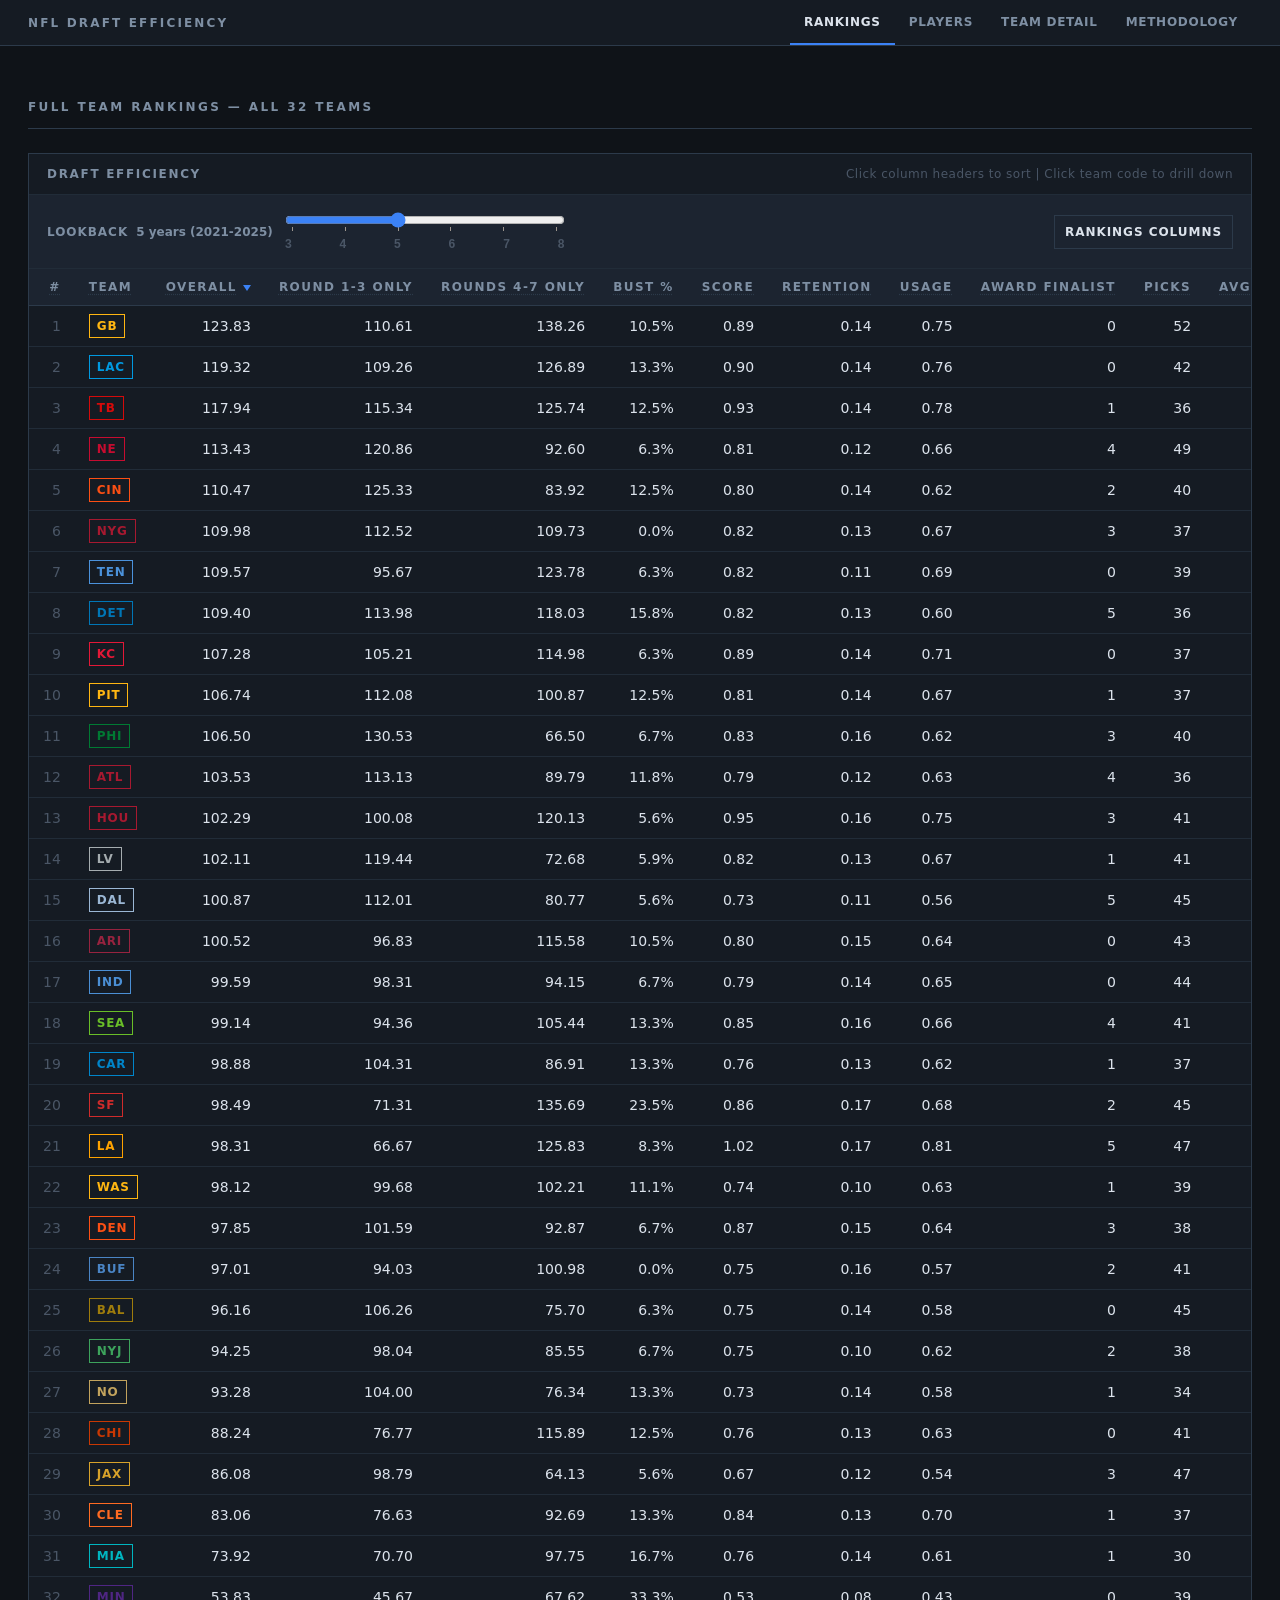
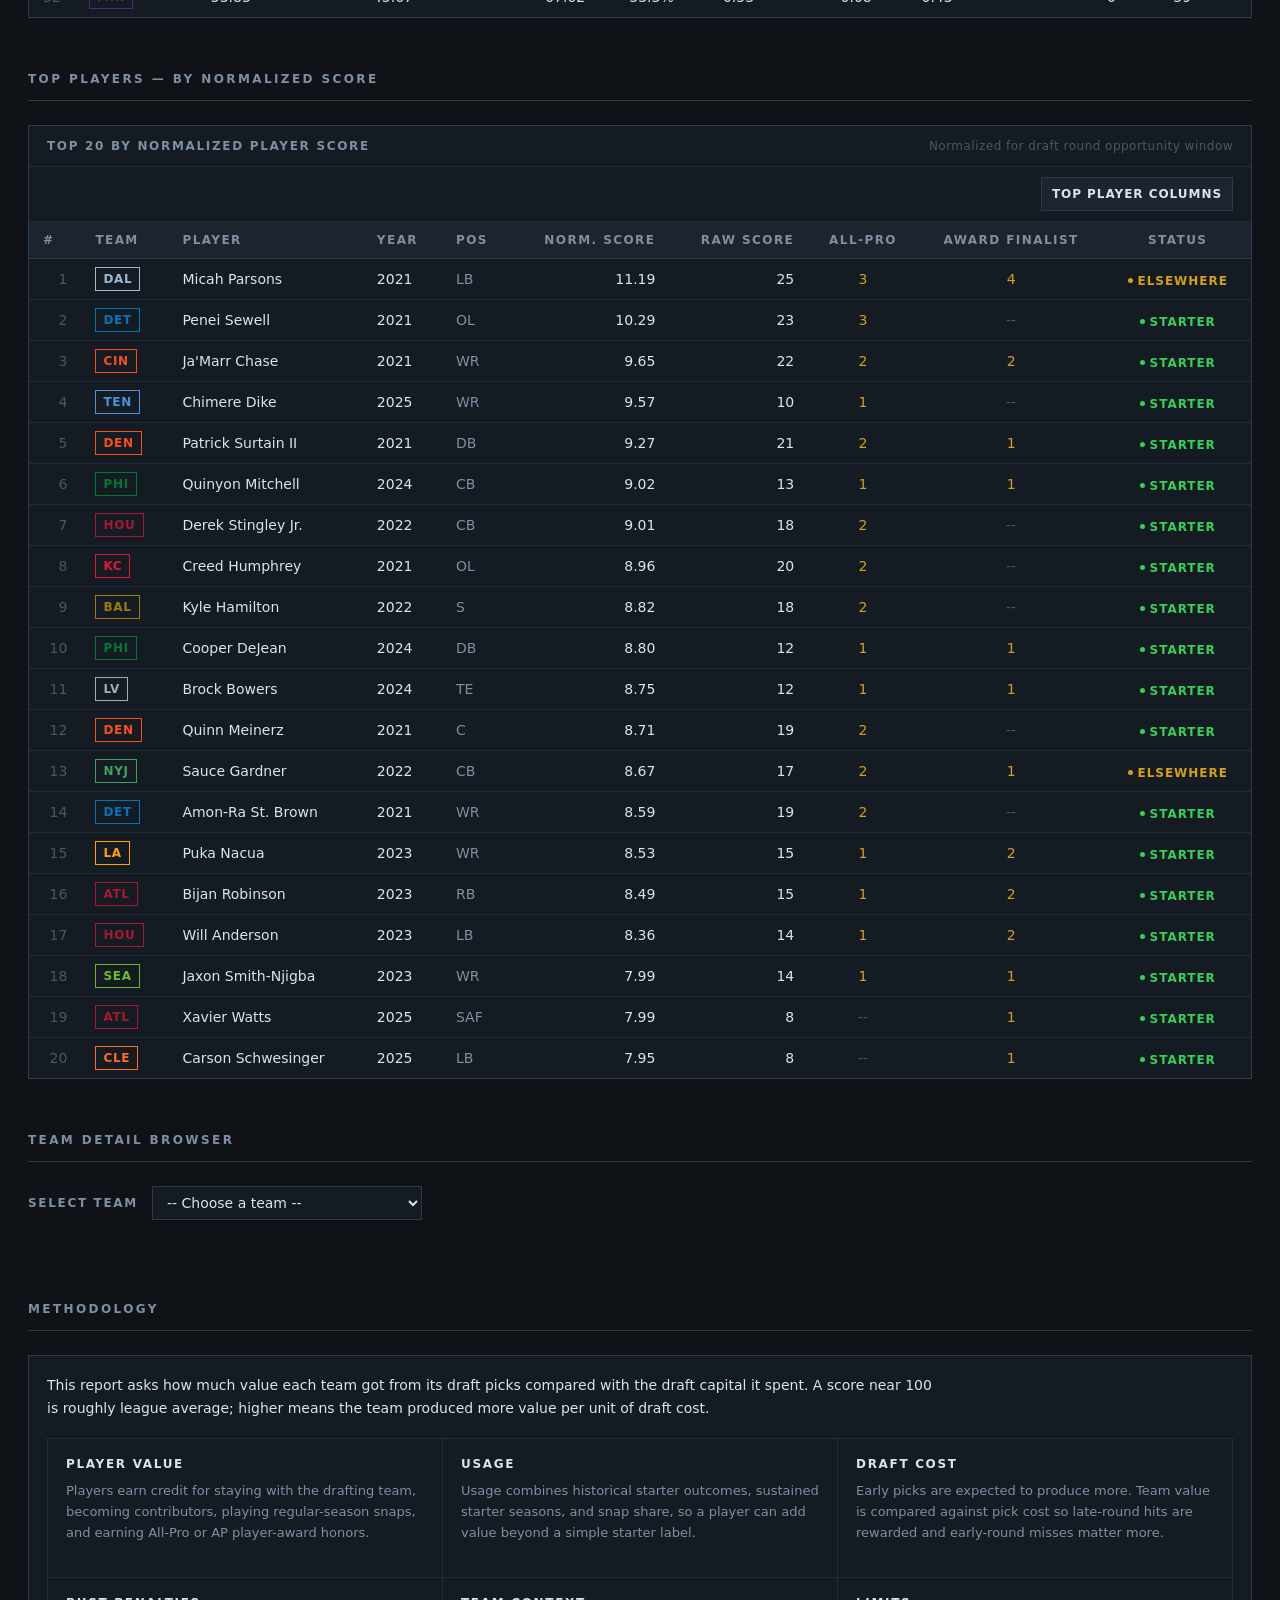
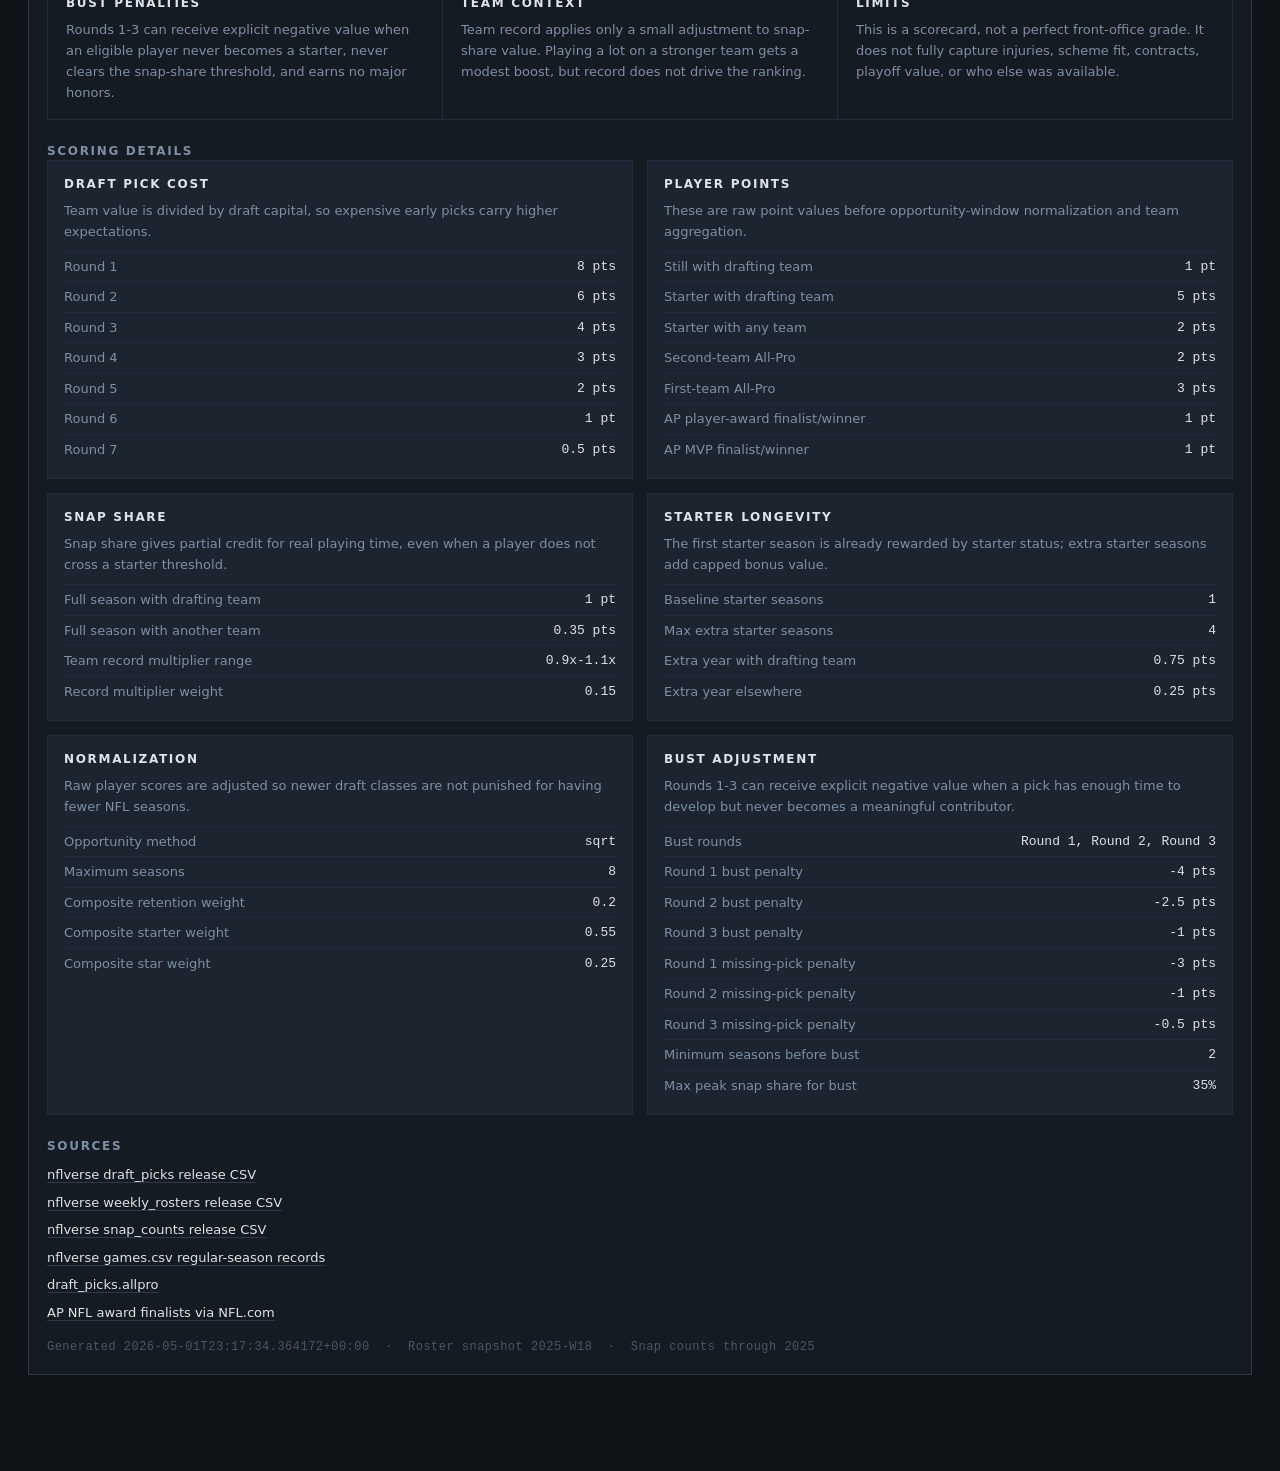
==== commit 782e035c: "Polish report labels and sort indicators" ====
--- a/outputs/report.html
+++ b/outputs/report.html
@@ -45,12 +45,12 @@
               <th class="sortable" data-col="prem" data-col-key="r1_3" data-tooltip="Draft efficiency using only rounds 1-3, after the same bust and missing-pick adjustments. Later-round picks do not affect this column." style="text-align:right">Round 1-3 Only</th>
               <th class="sortable" data-col="late" data-col-key="r4_7" data-tooltip="Draft efficiency using only rounds 4-7. This isolates late-round value without premium-pick bust penalties." style="text-align:right">Rounds 4-7 Only</th>
               <th class="sortable" data-col="dei" data-col-key="dei_no_bp" data-tooltip="Draft Efficiency Index with no bust penalty. This is value divided by draft-pick cost before explicit bust and missing-pick penalties." style="text-align:right">DEI (no BP)</th>
-              <th class="sortable" data-col="bust" data-col-key="bust" data-tooltip="Share of eligible round 1-3 picks classified as busts. Lower is better." style="text-align:right">Premium Bust %</th>
+              <th class="sortable" data-col="bust" data-col-key="bust" data-tooltip="Share of eligible round 1-3 picks classified as busts. Lower is better." style="text-align:right">Bust %</th>
               <th class="sortable" data-col="score" data-col-key="score" data-tooltip="Raw production score before dividing by draft cost. Includes roster status, usage, snap share, All-Pro, and AP awards." style="text-align:right">Score</th>
               <th class="sortable" data-col="ret" data-col-key="retention" data-tooltip="Retention component. Rewards drafted players who remain with the team." style="text-align:right">Retention</th>
               <th class="sortable" data-col="str" data-col-key="usage" data-tooltip="Usage component. Rewards starter outcomes, sustained starter seasons, and regular-season snap-share contribution." style="text-align:right">Usage</th>
               <th class="sortable" data-col="star" data-col-key="star" data-tooltip="Star component. Rewards All-Pro selections and AP major award finalist or winner outcomes." style="text-align:right">Star</th>
-              <th class="sortable" data-col="apaw" data-col-key="apaw" data-tooltip="Top 5 AP award finishes (finalist or winner). Includes MVP, OPOY, DPOY, OROY, DROY, and Comeback Player of the Year. All-Pro is tracked separately." style="text-align:right">Top 5 Award Finishes</th>
+              <th class="sortable" data-col="apaw" data-col-key="apaw" data-tooltip="Top 5 AP award finishes (finalist or winner). Includes MVP, OPOY, DPOY, OROY, DROY, and Comeback Player of the Year. All-Pro is tracked separately." style="text-align:right">Award Finalist</th>
               <th class="sortable" data-col="picks" data-col-key="picks" data-tooltip="Number of draft picks included for this team in the selected lookback window." style="text-align:right">Picks</th>
               <th class="sortable" data-col="starters" data-col-key="starters" data-tooltip="Average starter-level seasons per drafted player, counting starter seasons with the drafting team or another NFL team." style="text-align:right">Avg Starter Years</th>
             </tr>
@@ -68,7 +68,7 @@
         <table class="data-table" id="players-table" data-column-toggle data-toggle-label="Top Player Columns">
           <thead>
             <tr>
-              <th data-col-key="rank">#</th><th data-col-key="team">Team</th><th data-col-key="player">Player</th><th data-col-key="year">Year</th><th data-col-key="pos">Pos</th><th data-col-key="norm_score" style="text-align:right">Norm. Score</th><th data-col-key="raw_score" style="text-align:right">Raw Score</th><th data-col-key="all_pro" style="text-align:center">All-Pro</th><th data-col-key="ap_awards" style="text-align:center">Top 5 Award Finishes</th><th data-col-key="status" style="text-align:center">Status</th>
+              <th data-col-key="rank">#</th><th data-col-key="team">Team</th><th data-col-key="player">Player</th><th data-col-key="year">Year</th><th data-col-key="pos">Pos</th><th data-col-key="norm_score" style="text-align:right">Norm. Score</th><th data-col-key="raw_score" style="text-align:right">Raw Score</th><th data-col-key="all_pro" style="text-align:center">All-Pro</th><th data-col-key="ap_awards" style="text-align:center">Award Finalist</th><th data-col-key="status" style="text-align:center">Status</th>
             </tr>
           </thead>
           <tbody id="players-tbody"></tbody>
@@ -380,7 +380,7 @@
     const yps = byYear[yr];
     const starters = yps.filter(p => p.st).length;
     const onTeam = yps.filter(p => p.on).length;
-    html += `<div class="year-block"><div class="year-bar"><span class="year-title">${yr} Draft Class</span><span class="year-summary">${yps.length} picks | ${onTeam} on roster | ${starters} starters with team</span></div><table class="data-table" data-column-toggle data-toggle-label="${yr} Columns"><thead><tr><th data-col-key="round" style="text-align:right">Rd</th><th data-col-key="pick" style="text-align:right">Pick</th><th data-col-key="player">Player</th><th data-col-key="pos">Pos</th><th data-col-key="score" style="text-align:right">Score</th><th data-col-key="bust" style="text-align:center">Bust</th><th data-col-key="starter_years" style="text-align:right">Starter Yrs</th><th data-col-key="peak_snap" style="text-align:right">Peak Snap %</th><th data-col-key="snap_seasons" style="text-align:right">Snap Seasons</th><th data-col-key="all_pro" style="text-align:center">All-Pro</th><th data-col-key="ap_awards" style="text-align:center">Top 5 Award Finishes</th><th data-col-key="status" style="text-align:center">Status</th></tr></thead><tbody>${yps.map(p => { const bw = Math.round((p.sc || 0) / maxSc * 50); const peakSnapPct = ((p.psd || p.psa || 0) * 100).toFixed(0); const snapSeasons = (p.ssd || 0).toFixed(2); return `<tr><td data-col-key="round" class="num" style="color:var(--faint)">${p.r}</td><td data-col-key="pick" class="num" style="color:var(--faint)">${p.p}</td><td data-col-key="player">${escapeHtml(p.n)}</td><td data-col-key="pos"><span style="font-size:14px;color:var(--muted)">${escapeHtml(p.pos)}</span></td><td data-col-key="score" class="num">${num(p.bas)}<span style="display:inline-block;height:3px;width:${bw}px;background:${col};opacity:0.55;vertical-align:middle;margin-left:5px"></span></td><td data-col-key="bust" style="text-align:center">${p.bst ? '<span class="status s-inactive"><span class="status-dot"></span>Bust</span>' : '<span class="ap-empty">--</span>'}</td><td data-col-key="starter_years" class="num">${p.syd}/${p.sya}</td><td data-col-key="peak_snap" class="num">${peakSnapPct}%</td><td data-col-key="snap_seasons" class="num">${snapSeasons}</td><td data-col-key="all_pro" style="text-align:center">${apDisplay(p.ap)}</td><td data-col-key="ap_awards" style="text-align:center">${awardDisplay(p.mvp, p.aw, p.awd)}</td><td data-col-key="status" style="text-align:center">${statusBadge(p.on, p.st, p.sa)}</td></tr>`; }).join('')}</tbody></table></div>`;
+    html += `<div class="year-block"><div class="year-bar"><span class="year-title">${yr} Draft Class</span><span class="year-summary">${yps.length} picks | ${onTeam} on roster | ${starters} starters with team</span></div><table class="data-table" data-column-toggle data-toggle-label="${yr} Columns"><thead><tr><th data-col-key="round" style="text-align:right">Rd</th><th data-col-key="pick" style="text-align:right">Pick</th><th data-col-key="player">Player</th><th data-col-key="pos">Pos</th><th data-col-key="score" style="text-align:right">Score</th><th data-col-key="bust" style="text-align:center">Bust</th><th data-col-key="starter_years" style="text-align:right">Starter Yrs</th><th data-col-key="peak_snap" style="text-align:right">Peak Snap %</th><th data-col-key="snap_seasons" style="text-align:right">Snap Seasons</th><th data-col-key="all_pro" style="text-align:center">All-Pro</th><th data-col-key="ap_awards" style="text-align:center">Award Finalist</th><th data-col-key="status" style="text-align:center">Status</th></tr></thead><tbody>${yps.map(p => { const bw = Math.round((p.sc || 0) / maxSc * 50); const peakSnapPct = ((p.psd || p.psa || 0) * 100).toFixed(0); const snapSeasons = (p.ssd || 0).toFixed(2); return `<tr><td data-col-key="round" class="num" style="color:var(--faint)">${p.r}</td><td data-col-key="pick" class="num" style="color:var(--faint)">${p.p}</td><td data-col-key="player">${escapeHtml(p.n)}</td><td data-col-key="pos"><span style="font-size:14px;color:var(--muted)">${escapeHtml(p.pos)}</span></td><td data-col-key="score" class="num">${num(p.bas)}<span style="display:inline-block;height:3px;width:${bw}px;background:${col};opacity:0.55;vertical-align:middle;margin-left:5px"></span></td><td data-col-key="bust" style="text-align:center">${p.bst ? '<span class="status s-inactive"><span class="status-dot"></span>Bust</span>' : '<span class="ap-empty">--</span>'}</td><td data-col-key="starter_years" class="num">${p.syd}/${p.sya}</td><td data-col-key="peak_snap" class="num">${peakSnapPct}%</td><td data-col-key="snap_seasons" class="num">${snapSeasons}</td><td data-col-key="all_pro" style="text-align:center">${apDisplay(p.ap)}</td><td data-col-key="ap_awards" style="text-align:center">${awardDisplay(p.mvp, p.aw, p.awd)}</td><td data-col-key="status" style="text-align:center">${statusBadge(p.on, p.st, p.sa)}</td></tr>`; }).join('')}</tbody></table></div>`;
   });
   const detail = document.getElementById('team-detail');
   detail.innerHTML = html;
--- a/outputs/report.css
+++ b/outputs/report.css
@@ -132,7 +132,7 @@
 }
 .lookback-value {
   color: var(--muted);
-  font-family: var(--mono);
+  font-family: inherit;
   font-size: 12px;
   text-transform: none;
   letter-spacing: 0;
@@ -258,10 +258,19 @@
       white-space: nowrap;
     }
     .data-table th[data-tooltip] { text-decoration: underline dotted var(--border-2); text-underline-offset: 3px; }
-    .data-table th.sortable { cursor: pointer; user-select: none; }
-    .data-table th.sortable:hover { color: var(--text); }
-    .data-table th.sort-asc::after { content: ' â†‘'; color: var(--accent); }
-    .data-table th.sort-desc::after { content: ' â†“'; color: var(--accent); }
+.data-table th.sortable { cursor: pointer; user-select: none; }
+.data-table th.sortable:hover { color: var(--text); }
+.data-table th.sort-asc::after,
+.data-table th.sort-desc::after {
+  content: '';
+  display: inline-block;
+  margin-left: 6px;
+  vertical-align: middle;
+  border-left: 4px solid transparent;
+  border-right: 4px solid transparent;
+}
+.data-table th.sort-asc::after { border-bottom: 6px solid var(--accent); }
+.data-table th.sort-desc::after { border-top: 6px solid var(--accent); }
     .data-table td { padding: 8px 14px; border-bottom: 1px solid var(--border); vertical-align: middle; }
     .data-table tr:last-child td { border-bottom: none; }
     .data-table tbody tr:hover td { background: var(--surface-2); }
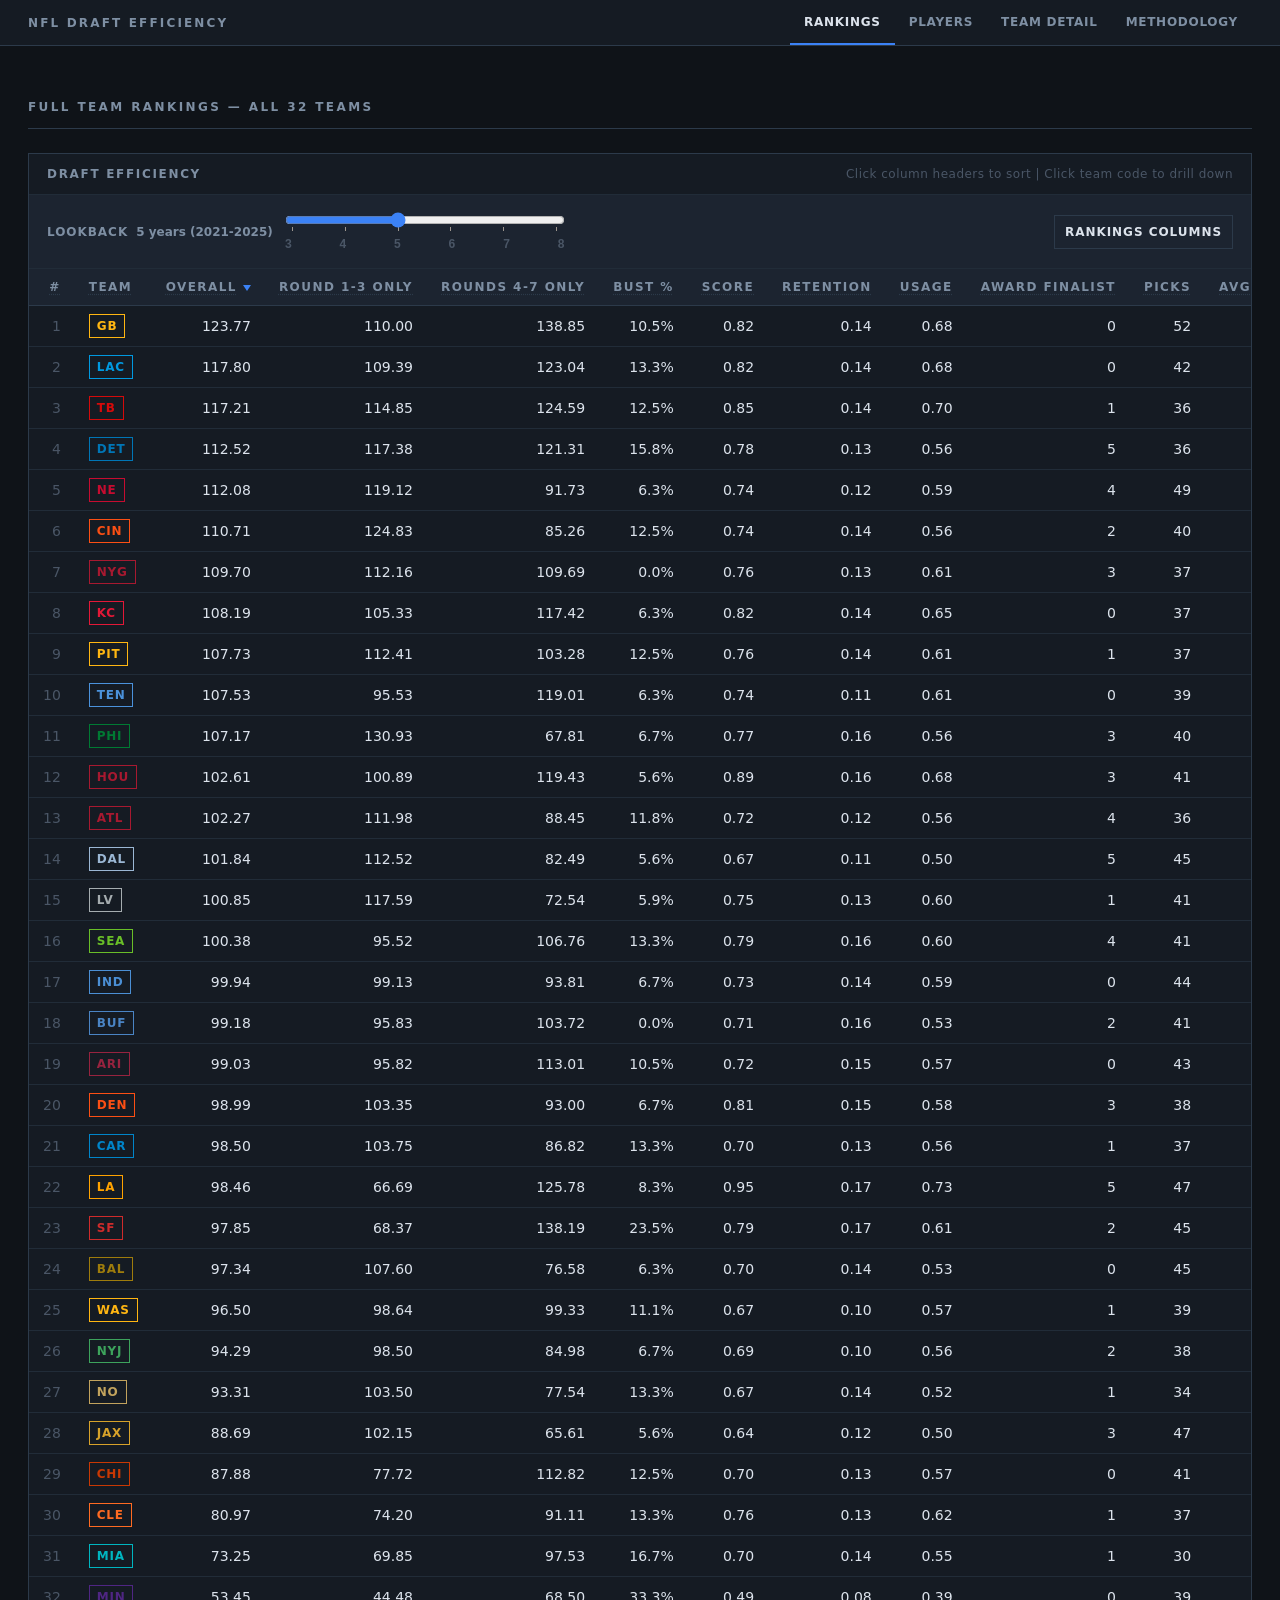
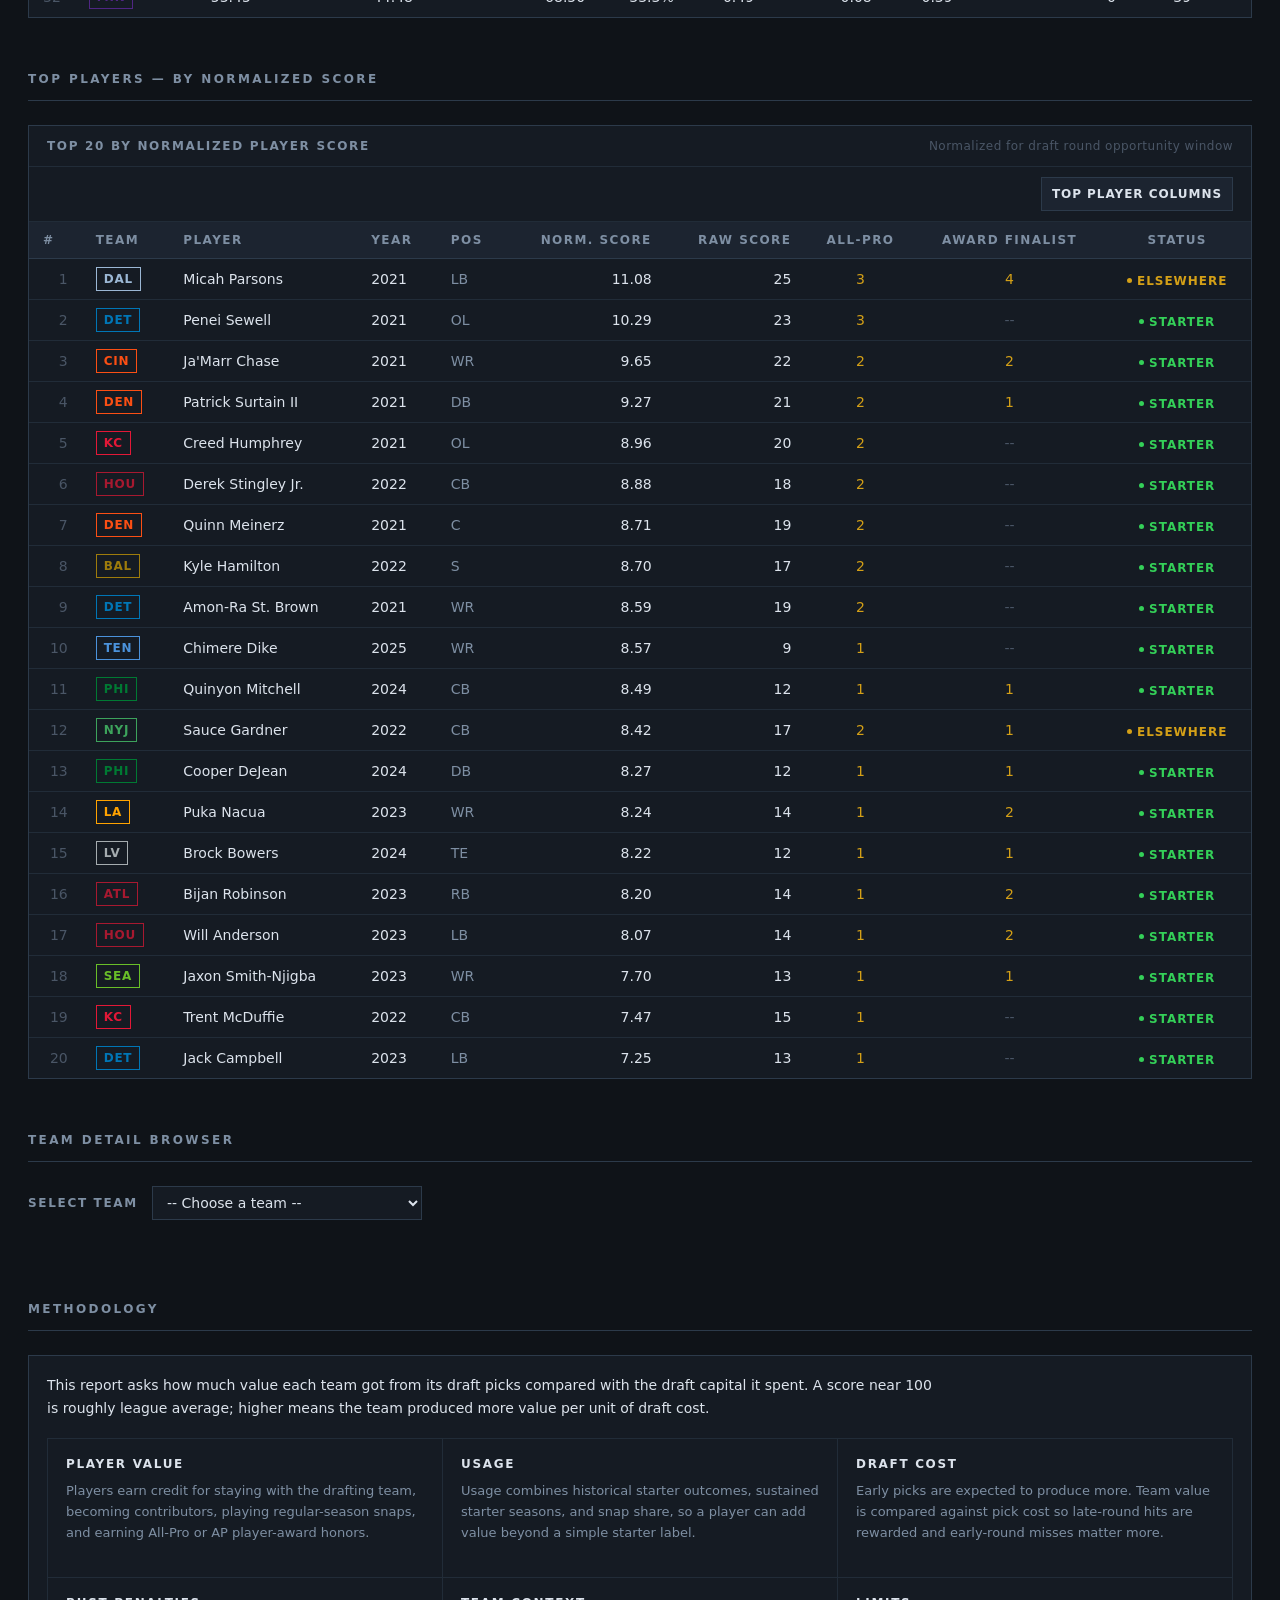
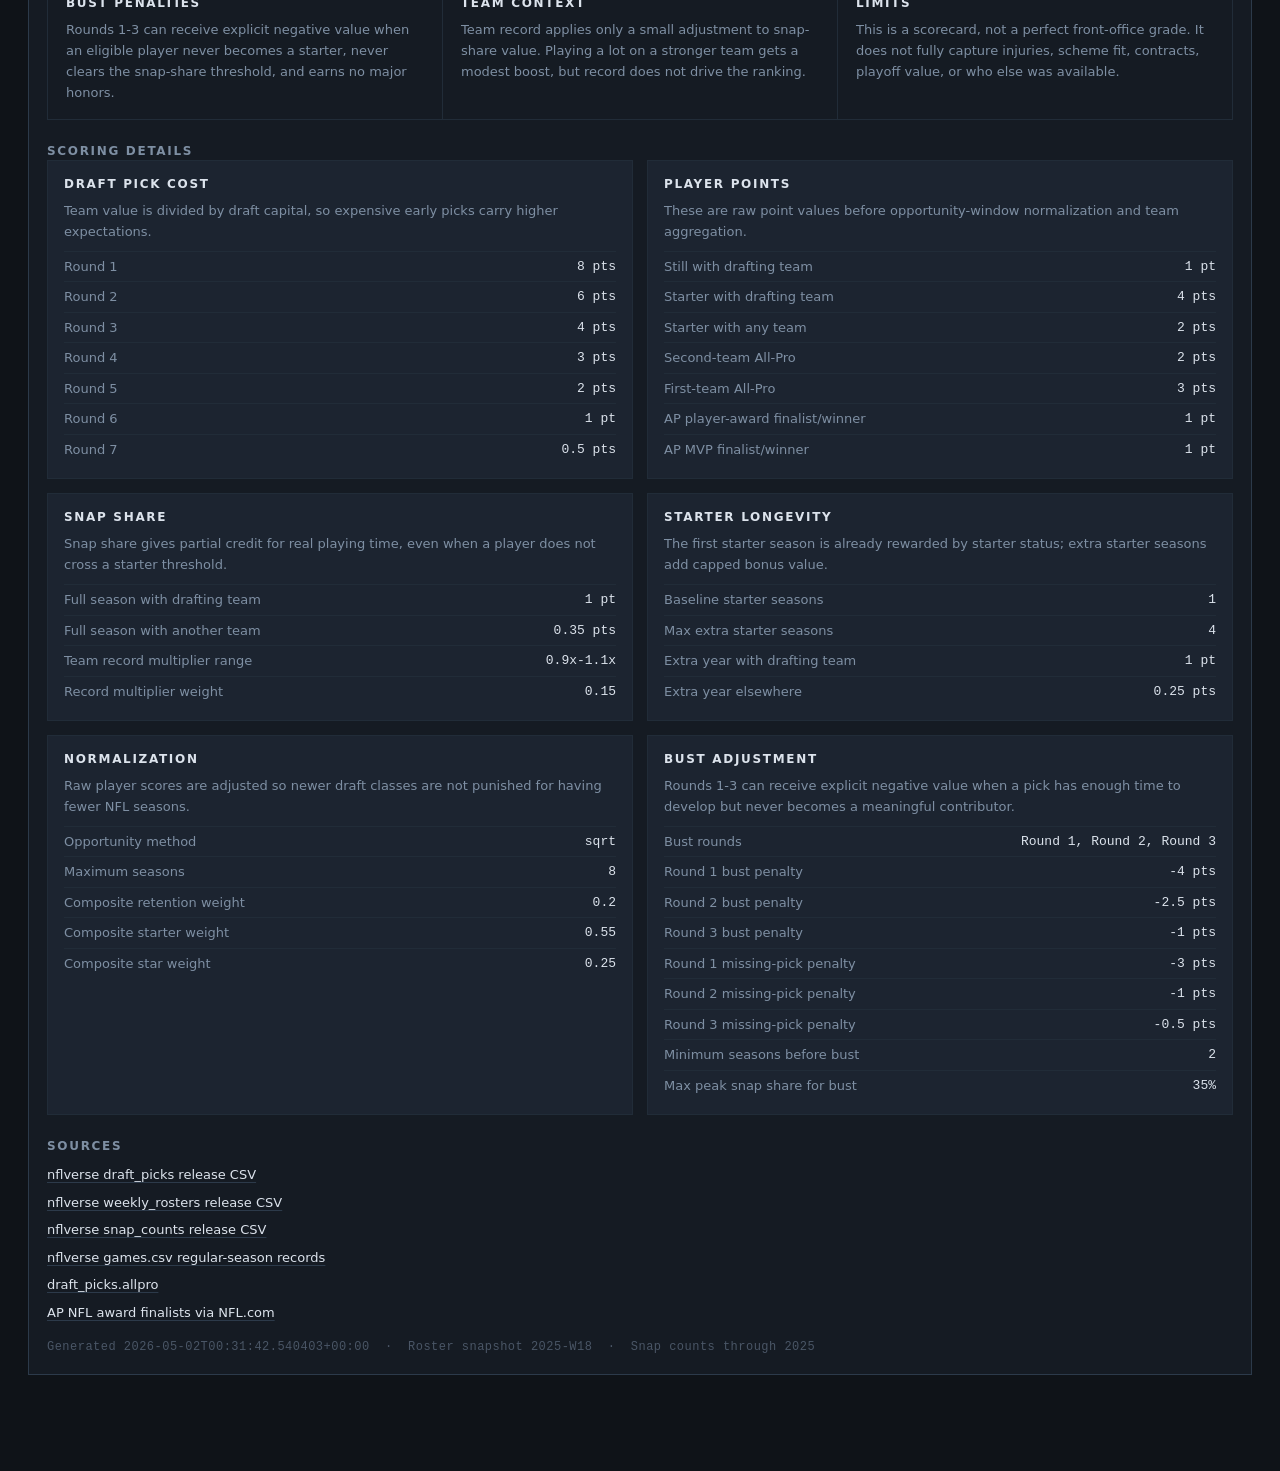
==== commit 67066b47: "Tune starter longevity scoring" ====
--- a/outputs/report.html
+++ b/outputs/report.html
@@ -118,7 +118,7 @@
                 <table>
                   <tbody>
                     <tr><td>Still with drafting team</td><td>1 pt</td></tr>
-                    <tr><td>Starter with drafting team</td><td>5 pts</td></tr>
+                    <tr><td>Starter with drafting team</td><td>4 pts</td></tr>
                     <tr><td>Starter with any team</td><td>2 pts</td></tr>
                     <tr><td>Second-team All-Pro</td><td>2 pts</td></tr>
                     <tr><td>First-team All-Pro</td><td>3 pts</td></tr>
@@ -146,7 +146,7 @@
                   <tbody>
                     <tr><td>Baseline starter seasons</td><td>1</td></tr>
                     <tr><td>Max extra starter seasons</td><td>4</td></tr>
-                    <tr><td>Extra year with drafting team</td><td>0.75 pts</td></tr>
+                    <tr><td>Extra year with drafting team</td><td>1 pt</td></tr>
                     <tr><td>Extra year elsewhere</td><td>0.25 pts</td></tr>
                   </tbody>
                 </table>
@@ -194,7 +194,7 @@
             </ul>
             <!-- SOURCES_END --></div>
         </div>
-        <p class="footer-line">Generated 2026-05-01T23:17:34.364172+00:00 &nbsp;&middot;&nbsp; Roster snapshot 2025-W18 &nbsp;&middot;&nbsp; Snap counts through 2025</p>
+        <p class="footer-line">Generated 2026-05-02T00:31:42.540403+00:00 &nbsp;&middot;&nbsp; Roster snapshot 2025-W18 &nbsp;&middot;&nbsp; Snap counts through 2025</p>
       </div>
     </div>
   </section>
@@ -214,7 +214,7 @@
 </div>
 <script>
 const TEAM_INFO = {"ARI":{"name":"Arizona Cardinals","color":"#97233F"},"ATL":{"name":"Atlanta Falcons","color":"#A71930"},"BAL":{"name":"Baltimore Ravens","color":"#9E7C0C"},"BUF":{"name":"Buffalo Bills","color":"#4A84C4"},"CAR":{"name":"Carolina Panthers","color":"#0085CA"},"CHI":{"name":"Chicago Bears","color":"#C83803"},"CIN":{"name":"Cincinnati Bengals","color":"#FB4F14"},"CLE":{"name":"Cleveland Browns","color":"#FF6B22"},"DAL":{"name":"Dallas Cowboys","color":"#9BB7D4"},"DEN":{"name":"Denver Broncos","color":"#FB4F14"},"DET":{"name":"Detroit Lions","color":"#0076B6"},"GB":{"name":"Green Bay Packers","color":"#FFB612"},"HOU":{"name":"Houston Texans","color":"#A71930"},"IND":{"name":"Indianapolis Colts","color":"#4B8FD4"},"JAX":{"name":"Jacksonville Jaguars","color":"#D7A22A"},"KC":{"name":"Kansas City Chiefs","color":"#E31837"},"LAC":{"name":"Los Angeles Chargers","color":"#0099E0"},"LA":{"name":"Los Angeles Rams","color":"#FFA300"},"LV":{"name":"Las Vegas Raiders","color":"#A5ACAF"},"MIA":{"name":"Miami Dolphins","color":"#00B5C0"},"MIN":{"name":"Minnesota Vikings","color":"#4F2683"},"NE":{"name":"New England Patriots","color":"#C60C30"},"NO":{"name":"New Orleans Saints","color":"#C2A35D"},"NYG":{"name":"New York Giants","color":"#A71930"},"NYJ":{"name":"New York Jets","color":"#3DA35C"},"PHI":{"name":"Philadelphia Eagles","color":"#007A33"},"PIT":{"name":"Pittsburgh Steelers","color":"#FFB612"},"SEA":{"name":"Seattle Seahawks","color":"#69BE28"},"SF":{"name":"San Francisco 49ers","color":"#CF2B2B"},"TB":{"name":"Tampa Bay Buccaneers","color":"#D50A0A"},"TEN":{"name":"Tennessee Titans","color":"#4B92DB"},"WAS":{"name":"Washington Commanders","color":"#FFB612"}};
-const REPORT_WINDOWS = {"3":{"label":"2023-2025","teamScores":[{"rank":1,"team":"LAC","dei":123.91,"score":1.037944,"ret":0.200462,"str":0.837482,"star":0.0,"apaw":0,"mvp":0,"prem":123.15,"late":146.99,"bust":0.1111,"badj":137.86,"miss":0,"picks":25,"starters":0.84},{"rank":2,"team":"TEN","dei":130.02,"score":1.089152,"ret":0.194117,"str":0.854219,"star":0.040816,"apaw":0,"mvp":0,"prem":107.94,"late":171.1,"bust":0.0,"badj":137.78,"miss":1,"picks":22,"starters":0.86},{"rank":3,"team":"TB","dei":120.67,"score":1.010793,"ret":0.192185,"str":0.805275,"star":0.013333,"apaw":1,"mvp":0,"prem":130.3,"late":143.48,"bust":0.1,"badj":132.26,"miss":0,"picks":21,"starters":0.86},{"rank":4,"team":"NE","dei":110.95,"score":0.929371,"ret":0.17306,"str":0.723969,"star":0.032341,"apaw":4,"mvp":1,"prem":124.21,"late":109.63,"bust":0.0,"badj":124.51,"miss":0,"picks":31,"starters":0.65},{"rank":5,"team":"NYG","dei":121.51,"score":1.01786,"ret":0.188223,"str":0.792039,"star":0.037599,"apaw":3,"mvp":0,"prem":124.25,"late":136.51,"bust":0.0,"badj":124.16,"miss":1,"picks":20,"starters":0.95},{"rank":6,"team":"ARI","dei":105.56,"score":0.884184,"ret":0.190166,"str":0.694017,"star":0.0,"apaw":0,"mvp":0,"prem":111.71,"late":133.4,"bust":0.0714,"badj":117.53,"miss":0,"picks":28,"starters":0.79},{"rank":7,"team":"LV","dei":101.94,"score":0.853881,"ret":0.169044,"str":0.654093,"star":0.030744,"apaw":1,"mvp":0,"prem":136.51,"late":74.35,"bust":0.0833,"badj":113.56,"miss":0,"picks":28,"starters":0.68},{"rank":8,"team":"CIN","dei":103.1,"score":0.863647,"ret":0.197463,"str":0.666184,"star":0.0,"apaw":0,"mvp":0,"prem":112.86,"late":111.98,"bust":0.2,"badj":113.32,"miss":0,"picks":24,"starters":0.75},{"rank":9,"team":"PIT","dei":107.13,"score":0.897351,"ret":0.206542,"str":0.683007,"star":0.007802,"apaw":1,"mvp":0,"prem":112.87,"late":109.73,"bust":0.1,"badj":108.35,"miss":1,"picks":21,"starters":0.9},{"rank":10,"team":"GB","dei":98.22,"score":0.822723,"ret":0.185389,"str":0.637333,"star":0.0,"apaw":0,"mvp":0,"prem":104.65,"late":110.78,"bust":0.1667,"badj":108.27,"miss":0,"picks":32,"starters":0.59},{"rank":11,"team":"LA","dei":123.43,"score":1.03395,"ret":0.208255,"str":0.761081,"star":0.064613,"apaw":5,"mvp":0,"prem":88.57,"late":120.51,"bust":0.1111,"badj":106.34,"miss":2,"picks":30,"starters":0.77},{"rank":12,"team":"HOU","dei":122.17,"score":1.023339,"ret":0.226446,"str":0.754648,"star":0.042245,"apaw":3,"mvp":0,"prem":94.26,"late":142.28,"bust":0.0909,"badj":105.3,"miss":2,"picks":27,"starters":0.78},{"rank":13,"team":"BAL","dei":101.99,"score":0.854297,"ret":0.220694,"str":0.633603,"star":0.0,"apaw":0,"mvp":0,"prem":104.58,"late":93.67,"bust":0.125,"badj":103.85,"miss":1,"picks":26,"starters":0.58},{"rank":14,"team":"ATL","dei":101.66,"score":0.851598,"ret":0.177717,"str":0.605536,"star":0.068346,"apaw":4,"mvp":0,"prem":118.47,"late":74.84,"bust":0.1111,"badj":102.31,"miss":1,"picks":19,"starters":0.63},{"rank":15,"team":"NO","dei":98.31,"score":0.823514,"ret":0.20547,"str":0.605306,"star":0.012739,"apaw":1,"mvp":0,"prem":105.28,"late":89.9,"bust":0.2222,"badj":101.13,"miss":1,"picks":23,"starters":0.57},{"rank":16,"team":"SF","dei":108.56,"score":0.909385,"ret":0.241166,"str":0.668219,"star":0.0,"apaw":0,"mvp":0,"prem":99.47,"late":94.28,"bust":0.1,"badj":99.69,"miss":2,"picks":28,"starters":0.54},{"rank":17,"team":"IND","dei":87.46,"score":0.732575,"ret":0.177011,"str":0.555563,"star":0.0,"apaw":0,"mvp":0,"prem":100.6,"late":82.88,"bust":0.0,"badj":98.15,"miss":0,"picks":29,"starters":0.59},{"rank":18,"team":"PHI","dei":99.5,"score":0.83346,"ret":0.204545,"str":0.555137,"star":0.073778,"apaw":3,"mvp":0,"prem":120.49,"late":59.68,"bust":0.1111,"badj":97.5,"miss":2,"picks":26,"starters":0.54},{"rank":19,"team":"CAR","dei":89.28,"score":0.747881,"ret":0.175129,"str":0.559681,"star":0.013072,"apaw":1,"mvp":0,"prem":105.93,"late":79.54,"bust":0.1111,"badj":97.1,"miss":0,"picks":20,"starters":0.65},{"rank":20,"team":"SEA","dei":95.97,"score":0.80387,"ret":0.191098,"str":0.571859,"star":0.040913,"apaw":3,"mvp":0,"prem":98.54,"late":85.77,"bust":0.1,"badj":95.27,"miss":2,"picks":29,"starters":0.69},{"rank":21,"team":"DAL","dei":84.22,"score":0.705482,"ret":0.176281,"str":0.529202,"star":0.0,"apaw":0,"mvp":0,"prem":102.56,"late":82.12,"bust":0.0,"badj":94.52,"miss":0,"picks":25,"starters":0.36},{"rank":22,"team":"CLE","dei":117.08,"score":0.980737,"ret":0.19462,"str":0.770966,"star":0.015152,"apaw":1,"mvp":0,"prem":72.75,"late":132.5,"bust":0.1111,"badj":90.72,"miss":3,"picks":20,"starters":0.6},{"rank":23,"team":"MIA","dei":109.34,"score":0.91587,"ret":0.220234,"str":0.68278,"star":0.012856,"apaw":1,"mvp":0,"prem":74.84,"late":114.32,"bust":0.1667,"badj":87.45,"miss":3,"picks":19,"starters":0.47},{"rank":24,"team":"WAS","dei":85.27,"score":0.714294,"ret":0.144927,"str":0.560691,"star":0.008676,"apaw":1,"mvp":0,"prem":96.5,"late":74.58,"bust":0.1818,"badj":86.76,"miss":1,"picks":21,"starters":0.57},{"rank":25,"team":"KC","dei":84.2,"score":0.705282,"ret":0.179497,"str":0.525785,"star":0.0,"apaw":0,"mvp":0,"prem":91.28,"late":73.82,"bust":0.1111,"badj":85.25,"miss":1,"picks":21,"starters":0.48},{"rank":26,"team":"DET","dei":79.71,"score":0.66772,"ret":0.171265,"str":0.461463,"star":0.034991,"apaw":2,"mvp":0,"prem":84.56,"late":84.3,"bust":0.2727,"badj":80.25,"miss":1,"picks":21,"starters":0.71},{"rank":27,"team":"DEN","dei":93.45,"score":0.782777,"ret":0.216488,"str":0.526948,"star":0.039341,"apaw":1,"mvp":0,"prem":74.1,"late":109.32,"bust":0.1111,"badj":80.24,"miss":2,"picks":19,"starters":0.42},{"rank":28,"team":"JAX","dei":77.12,"score":0.645962,"ret":0.189049,"str":0.448786,"star":0.008128,"apaw":1,"mvp":0,"prem":82.15,"late":66.99,"bust":0.0,"badj":79.52,"miss":1,"picks":31,"starters":0.48},{"rank":29,"team":"CHI","dei":80.95,"score":0.678082,"ret":0.162158,"str":0.515924,"star":0.0,"apaw":0,"mvp":0,"prem":76.2,"late":92.0,"bust":0.0909,"badj":79.48,"miss":2,"picks":23,"starters":0.7},{"rank":30,"team":"BUF","dei":79.47,"score":0.665656,"ret":0.202486,"str":0.435258,"star":0.027912,"apaw":0,"mvp":0,"prem":76.12,"late":76.11,"bust":0.0,"badj":77.31,"miss":1,"picks":25,"starters":0.4},{"rank":31,"team":"NYJ","dei":77.84,"score":0.651988,"ret":0.154692,"str":0.497296,"star":0.0,"apaw":0,"mvp":0,"prem":87.05,"late":51.05,"bust":0.1429,"badj":73.75,"miss":2,"picks":21,"starters":0.48},{"rank":32,"team":"MIN","dei":80.01,"score":0.670236,"ret":0.163432,"str":0.469911,"star":0.036893,"apaw":0,"mvp":0,"prem":57.23,"late":71.59,"bust":0.0,"badj":60.5,"miss":4,"picks":18,"starters":0.44}],"topPlayers":[{"team":"TEN","name":"Chimere Dike","year":2025,"pos":"WR","nsc":9.57,"rsc":10,"ap":1,"aw":0,"mvp":0,"awd":"","on":true,"st":true,"sa":true},{"team":"PHI","name":"Quinyon Mitchell","year":2024,"pos":"CB","nsc":9.02,"rsc":13,"ap":1,"aw":1,"mvp":0,"awd":"2024 DROY","on":true,"st":true,"sa":true},{"team":"PHI","name":"Cooper DeJean","year":2024,"pos":"DB","nsc":8.8,"rsc":12,"ap":1,"aw":1,"mvp":0,"awd":"2024 DROY","on":true,"st":true,"sa":true},{"team":"LV","name":"Brock Bowers","year":2024,"pos":"TE","nsc":8.75,"rsc":12,"ap":1,"aw":1,"mvp":0,"awd":"2024 OROY","on":true,"st":true,"sa":true},{"team":"LA","name":"Puka Nacua","year":2023,"pos":"WR","nsc":8.53,"rsc":15,"ap":1,"aw":2,"mvp":0,"awd":"2023 OROY; 2025 OPOY","on":true,"st":true,"sa":true},{"team":"ATL","name":"Bijan Robinson","year":2023,"pos":"RB","nsc":8.49,"rsc":15,"ap":1,"aw":2,"mvp":0,"awd":"2023 OROY; 2025 OPOY","on":true,"st":true,"sa":true},{"team":"HOU","name":"Will Anderson","year":2023,"pos":"LB","nsc":8.36,"rsc":14,"ap":1,"aw":2,"mvp":0,"awd":"2023 DROY; 2025 DPOY","on":true,"st":true,"sa":true},{"team":"SEA","name":"Jaxon Smith-Njigba","year":2023,"pos":"WR","nsc":7.99,"rsc":14,"ap":1,"aw":1,"mvp":0,"awd":"2025 OPOY","on":true,"st":true,"sa":true},{"team":"ATL","name":"Xavier Watts","year":2025,"pos":"SAF","nsc":7.99,"rsc":8,"ap":0,"aw":1,"mvp":0,"awd":"2025 DROY","on":true,"st":true,"sa":true},{"team":"CLE","name":"Carson Schwesinger","year":2025,"pos":"LB","nsc":7.95,"rsc":8,"ap":0,"aw":1,"mvp":0,"awd":"2025 DROY","on":true,"st":true,"sa":true},{"team":"SEA","name":"Nick Emmanwori","year":2025,"pos":"SAF","nsc":7.88,"rsc":8,"ap":0,"aw":1,"mvp":0,"awd":"2025 DROY","on":true,"st":true,"sa":true},{"team":"CAR","name":"Tetairoa McMillan","year":2025,"pos":"WR","nsc":7.87,"rsc":8,"ap":0,"aw":1,"mvp":0,"awd":"2025 OROY","on":true,"st":true,"sa":true},{"team":"NO","name":"Tyler Shough","year":2025,"pos":"QB","nsc":7.81,"rsc":8,"ap":0,"aw":1,"mvp":0,"awd":"2025 OROY","on":true,"st":true,"sa":true},{"team":"NYG","name":"Jaxson Dart","year":2025,"pos":"QB","nsc":7.8,"rsc":8,"ap":0,"aw":1,"mvp":0,"awd":"2025 OROY","on":true,"st":true,"sa":true},{"team":"TB","name":"Emeka Egbuka","year":2025,"pos":"WR","nsc":7.78,"rsc":8,"ap":0,"aw":1,"mvp":0,"awd":"2025 OROY","on":true,"st":true,"sa":true},{"team":"NYG","name":"Abdul Carter","year":2025,"pos":"DE","nsc":7.73,"rsc":8,"ap":0,"aw":1,"mvp":0,"awd":"2025 DROY","on":true,"st":true,"sa":true},{"team":"DET","name":"Jack Campbell","year":2023,"pos":"LB","nsc":7.53,"rsc":13,"ap":1,"aw":0,"mvp":0,"awd":"","on":true,"st":true,"sa":true},{"team":"ATL","name":"James Pearce","year":2025,"pos":"DE","nsc":7.53,"rsc":8,"ap":0,"aw":1,"mvp":0,"awd":"2025 DROY","on":true,"st":true,"sa":true},{"team":"NE","name":"TreVeyon Henderson","year":2025,"pos":"RB","nsc":7.48,"rsc":7,"ap":0,"aw":1,"mvp":0,"awd":"2025 OROY","on":true,"st":true,"sa":true},{"team":"NE","name":"Drake Maye","year":2024,"pos":"QB","nsc":7.45,"rsc":11,"ap":0,"aw":1,"mvp":1,"awd":"2025 MVP; 2025 OPOY","on":true,"st":true,"sa":true}],"allPlayers":[{"y":2023,"t":"CAR","r":1,"p":1,"n":"Bryce Young","pos":"QB","on":true,"st":true,"sa":true,"ap":0,"aw":0,"mvp":0,"awd":"","bst":false,"sc":10.2568,"bas":10.2568,"syd":3,"sya":3,"ssd":2.8456,"sse":0.0,"psd":0.9981,"psa":0.9981},{"y":2023,"t":"HOU","r":1,"p":2,"n":"C.J. Stroud","pos":"QB","on":true,"st":true,"sa":true,"ap":0,"aw":1,"mvp":0,"awd":"2023 OROY","bst":false,"sc":11.3821,"bas":11.3821,"syd":3,"sya":3,"ssd":2.8287,"sse":0.0,"psd":0.9857,"psa":0.9857},{"y":2023,"t":"HOU","r":1,"p":3,"n":"Will Anderson","pos":"LB","on":true,"st":true,"sa":true,"ap":1,"aw":2,"mvp":0,"awd":"2023 DROY; 2025 DPOY","bst":false,"sc":14.4831,"bas":14.4831,"syd":3,"sya":3,"ssd":1.9455,"sse":0.0,"psd":0.6699,"psa":0.6699},{"y":2023,"t":"IND","r":1,"p":4,"n":"Anthony Richardson","pos":"QB","on":true,"st":true,"sa":true,"ap":0,"aw":0,"mvp":0,"awd":"","bst":false,"sc":7.7,"bas":7.7,"syd":1,"sya":1,"ssd":1.7017,"sse":0.0,"psd":0.9199,"psa":0.9199},{"y":2023,"t":"SEA","r":1,"p":5,"n":"Devon Witherspoon","pos":"DB","on":true,"st":true,"sa":true,"ap":0,"aw":1,"mvp":0,"awd":"2023 DROY","bst":false,"sc":11.3821,"bas":11.3821,"syd":3,"sya":3,"ssd":2.8198,"sse":0.0,"psd":0.9796,"psa":0.9796},{"y":2023,"t":"ARI","r":1,"p":6,"n":"Paris Johnson","pos":"OL","on":true,"st":true,"sa":true,"ap":0,"aw":0,"mvp":0,"awd":"","bst":false,"sc":10.3574,"bas":10.3574,"syd":3,"sya":3,"ssd":2.9484,"sse":0.0,"psd":1.0,"psa":1.0},{"y":2023,"t":"LV","r":1,"p":7,"n":"Tyree Wilson","pos":"OLB","on":true,"st":true,"sa":true,"ap":0,"aw":0,"mvp":0,"awd":"","bst":false,"sc":8.0596,"bas":8.0596,"syd":2,"sya":2,"ssd":1.3513,"sse":0.0,"psd":0.5,"psa":0.5},{"y":2023,"t":"ATL","r":1,"p":8,"n":"Bijan Robinson","pos":"RB","on":true,"st":true,"sa":true,"ap":1,"aw":2,"mvp":0,"awd":"2023 OROY; 2025 OPOY","bst":false,"sc":14.7044,"bas":14.7044,"syd":3,"sya":3,"ssd":2.2203,"sse":0.0,"psd":0.7847,"psa":0.7847},{"y":2023,"t":"PHI","r":1,"p":9,"n":"Jalen Carter","pos":"DL","on":true,"st":true,"sa":true,"ap":0,"aw":1,"mvp":0,"awd":"2023 DROY","bst":false,"sc":10.7955,"bas":10.7955,"syd":3,"sya":3,"ssd":2.2237,"sse":0.0,"psd":0.8585,"psa":0.8585},{"y":2023,"t":"CHI","r":1,"p":10,"n":"Darnell Wright","pos":"OL","on":true,"st":true,"sa":true,"ap":0,"aw":0,"mvp":0,"awd":"","bst":false,"sc":10.4137,"bas":10.4137,"syd":3,"sya":3,"ssd":2.9344,"sse":0.0,"psd":0.9956,"psa":0.9956},{"y":2023,"t":"TEN","r":1,"p":11,"n":"Peter Skoronski","pos":"OL","on":true,"st":true,"sa":true,"ap":0,"aw":0,"mvp":0,"awd":"","bst":false,"sc":10.3708,"bas":10.3708,"syd":3,"sya":3,"ssd":2.9897,"sse":0.0,"psd":1.0,"psa":1.0},{"y":2023,"t":"DET","r":1,"p":12,"n":"Jahmyr Gibbs","pos":"RB","on":true,"st":true,"sa":true,"ap":0,"aw":1,"mvp":0,"awd":"2023 OROY","bst":false,"sc":10.3494,"bas":10.3494,"syd":3,"sya":3,"ssd":1.7969,"sse":0.0,"psd":0.6706,"psa":0.6706},{"y":2023,"t":"GB","r":1,"p":13,"n":"Lukas Van Ness","pos":"DL","on":true,"st":false,"sa":false,"ap":0,"aw":0,"mvp":0,"awd":"","bst":false,"sc":2.1851,"bas":2.1851,"syd":0,"sya":0,"ssd":1.171,"sse":0.0,"psd":0.4473,"psa":0.4473},{"y":2023,"t":"PIT","r":1,"p":14,"n":"Broderick Jones","pos":"OL","on":true,"st":true,"sa":true,"ap":0,"aw":0,"mvp":0,"awd":"","bst":false,"sc":10.1663,"bas":10.1663,"syd":3,"sya":3,"ssd":2.6314,"sse":0.0,"psd":0.9649,"psa":0.9649},{"y":2023,"t":"NYJ","r":1,"p":15,"n":"Will McDonald","pos":"DE","on":true,"st":true,"sa":true,"ap":0,"aw":0,"mvp":0,"awd":"","bst":false,"sc":8.1998,"bas":8.1998,"syd":2,"sya":2,"ssd":1.5045,"sse":0.0,"psd":0.6603,"psa":0.6603},{"y":2023,"t":"WAS","r":1,"p":16,"n":"Emmanuel Forbes","pos":"CB","on":false,"st":false,"sa":true,"ap":0,"aw":0,"mvp":0,"awd":"","bst":false,"sc":3.4373,"bas":3.4373,"syd":0,"sya":1,"ssd":0.7977,"sse":1.1155,"psd":0.4974,"psa":0.7274},{"y":2023,"t":"NE","r":1,"p":17,"n":"Christian Gonzalez","pos":"DB","on":true,"st":true,"sa":true,"ap":0,"aw":1,"mvp":0,"awd":"2024 CPOY","bst":false,"sc":10.4053,"bas":10.4053,"syd":2,"sya":2,"ssd":2.6781,"sse":0.0,"psd":0.9472,"psa":0.9472},{"y":2023,"t":"DET","r":1,"p":18,"n":"Jack Campbell","pos":"LB","on":true,"st":true,"sa":true,"ap":1,"aw":0,"mvp":0,"awd":"","bst":false,"sc":13.0507,"bas":13.0507,"syd":3,"sya":3,"ssd":2.4771,"sse":0.0,"psd":1.0,"psa":1.0},{"y":2023,"t":"TB","r":1,"p":19,"n":"Calijah Kancey","pos":"DL","on":true,"st":true,"sa":true,"ap":0,"aw":0,"mvp":0,"awd":"","bst":false,"sc":8.6435,"bas":8.6435,"syd":2,"sya":2,"ssd":1.8838,"sse":0.0,"psd":0.7109,"psa":0.7109},{"y":2023,"t":"SEA","r":1,"p":20,"n":"Jaxon Smith-Njigba","pos":"WR","on":true,"st":true,"sa":true,"ap":1,"aw":1,"mvp":0,"awd":"2025 OPOY","bst":false,"sc":13.8352,"bas":13.8352,"syd":3,"sya":3,"ssd":2.2832,"sse":0.0,"psd":0.8618,"psa":0.8618},{"y":2023,"t":"LAC","r":1,"p":21,"n":"Quentin Johnston","pos":"WR","on":true,"st":true,"sa":true,"ap":0,"aw":0,"mvp":0,"awd":"","bst":false,"sc":9.6275,"bas":9.6275,"syd":3,"sya":3,"ssd":2.1151,"sse":0.0,"psd":0.7675,"psa":0.7675},{"y":2023,"t":"BAL","r":1,"p":22,"n":"Zay Flowers","pos":"WR","on":true,"st":true,"sa":true,"ap":0,"aw":0,"mvp":0,"awd":"","bst":false,"sc":10.015,"bas":10.015,"syd":3,"sya":3,"ssd":2.462,"sse":0.0,"psd":0.8659,"psa":0.8659},{"y":2023,"t":"MIN","r":1,"p":23,"n":"Jordan Addison","pos":"WR","on":true,"st":true,"sa":true,"ap":0,"aw":0,"mvp":0,"awd":"","bst":false,"sc":10.0242,"bas":10.0242,"syd":3,"sya":3,"ssd":2.4916,"sse":0.0,"psd":0.852,"psa":0.852},{"y":2023,"t":"NYG","r":1,"p":24,"n":"Deonte Banks","pos":"DB","on":true,"st":true,"sa":true,"ap":0,"aw":0,"mvp":0,"awd":"","bst":false,"sc":9.5889,"bas":9.5889,"syd":3,"sya":3,"ssd":2.1679,"sse":0.0,"psd":0.8844,"psa":0.8844},{"y":2023,"t":"BUF","r":1,"p":25,"n":"Dalton Kincaid","pos":"TE","on":true,"st":true,"sa":true,"ap":0,"aw":0,"mvp":0,"awd":"","bst":false,"sc":8.3754,"bas":8.3754,"syd":2,"sya":2,"ssd":1.5773,"sse":0.0,"psd":0.6337,"psa":0.6337},{"y":2023,"t":"DAL","r":1,"p":26,"n":"Mazi Smith","pos":"DL","on":false,"st":true,"sa":true,"ap":0,"aw":0,"mvp":0,"awd":"","bst":false,"sc":6.1115,"bas":6.1115,"syd":1,"sya":1,"ssd":1.0274,"sse":0.2512,"psd":0.4808,"psa":0.4808},{"y":2023,"t":"JAX","r":1,"p":27,"n":"Anton Harrison","pos":"OL","on":true,"st":true,"sa":true,"ap":0,"aw":0,"mvp":0,"awd":"","bst":false,"sc":10.3832,"bas":10.3832,"syd":3,"sya":3,"ssd":2.8795,"sse":0.0,"psd":0.9682,"psa":0.9682},{"y":2023,"t":"CIN","r":1,"p":28,"n":"Myles Murphy","pos":"DE","on":true,"st":true,"sa":true,"ap":0,"aw":0,"mvp":0,"awd":"","bst":false,"sc":7.3121,"bas":7.3121,"syd":1,"sya":1,"ssd":1.3232,"sse":0.0,"psd":0.6422,"psa":0.6422},{"y":2023,"t":"NO","r":1,"p":29,"n":"Bryan Bresee","pos":"DT","on":true,"st":true,"sa":true,"ap":0,"aw":0,"mvp":0,"awd":"","bst":false,"sc":9.2535,"bas":9.2535,"syd":3,"sya":3,"ssd":1.7853,"sse":0.0,"psd":0.6966,"psa":0.6966},{"y":2023,"t":"PHI","r":1,"p":30,"n":"Nolan Smith","pos":"OLB","on":true,"st":true,"sa":true,"ap":0,"aw":0,"mvp":0,"awd":"","bst":false,"sc":8.0962,"bas":8.0962,"syd":2,"sya":2,"ssd":1.3026,"sse":0.0,"psd":0.5767,"psa":0.5767},{"y":2023,"t":"KC","r":1,"p":31,"n":"Felix Anudike-Uzomah","pos":"DE","on":true,"st":false,"sa":false,"ap":0,"aw":0,"mvp":0,"awd":"","bst":true,"sc":1.5307,"bas":-2.4693,"syd":0,"sya":0,"ssd":0.5086,"sse":0.0,"psd":0.3083,"psa":0.3083},{"y":2023,"t":"PIT","r":2,"p":32,"n":"Joey Porter Jr.","pos":"CB","on":true,"st":true,"sa":true,"ap":0,"aw":1,"mvp":0,"awd":"2023 DROY","bst":false,"sc":11.1352,"bas":11.1352,"syd":3,"sya":3,"ssd":2.6008,"sse":0.0,"psd":0.9427,"psa":0.9427},{"y":2023,"t":"TEN","r":2,"p":33,"n":"Will Levis","pos":"QB","on":true,"st":true,"sa":true,"ap":0,"aw":0,"mvp":0,"awd":"","bst":false,"sc":8.4533,"bas":8.4533,"syd":2,"sya":2,"ssd":1.7645,"sse":0.0,"psd":0.9231,"psa":0.9231},{"y":2023,"t":"DET","r":2,"p":34,"n":"Sam LaPorta","pos":"TE","on":true,"st":true,"sa":true,"ap":0,"aw":1,"mvp":0,"awd":"2023 OROY","bst":false,"sc":11.1681,"bas":11.1681,"syd":3,"sya":3,"ssd":2.5895,"sse":0.0,"psd":0.9038,"psa":0.9038},{"y":2023,"t":"LV","r":2,"p":35,"n":"Michael Mayer","pos":"TE","on":true,"st":true,"sa":true,"ap":0,"aw":0,"mvp":0,"awd":"","bst":false,"sc":9.3786,"bas":9.3786,"syd":3,"sya":3,"ssd":1.9358,"sse":0.0,"psd":0.7082,"psa":0.7082},{"y":2023,"t":"LA","r":2,"p":36,"n":"Steve Avila","pos":"C","on":true,"st":true,"sa":true,"ap":0,"aw":0,"mvp":0,"awd":"","bst":false,"sc":10.3162,"bas":10.3162,"syd":3,"sya":3,"ssd":2.765,"sse":0.0,"psd":1.0,"psa":1.0},{"y":2023,"t":"SEA","r":2,"p":37,"n":"Derick Hall","pos":"DE","on":true,"st":true,"sa":true,"ap":0,"aw":0,"mvp":0,"awd":"","bst":false,"sc":8.0961,"bas":8.0961,"syd":2,"sya":2,"ssd":1.3148,"sse":0.0,"psd":0.598,"psa":0.598},{"y":2023,"t":"ATL","r":2,"p":38,"n":"Matthew Bergeron","pos":"OL","on":true,"st":true,"sa":true,"ap":0,"aw":0,"mvp":0,"awd":"","bst":false,"sc":10.3873,"bas":10.3873,"syd":3,"sya":3,"ssd":2.909,"sse":0.0,"psd":0.9991,"psa":0.9991},{"y":2023,"t":"CAR","r":2,"p":39,"n":"Jonathan Mingo","pos":"WR","on":false,"st":true,"sa":true,"ap":0,"aw":0,"mvp":0,"awd":"","bst":false,"sc":6.5436,"bas":6.5436,"syd":1,"sya":1,"ssd":1.4459,"sse":0.4795,"psd":0.8878,"psa":0.8878},{"y":2023,"t":"NO","r":2,"p":40,"n":"Isaiah Foskey","pos":"DL","on":false,"st":false,"sa":false,"ap":0,"aw":0,"mvp":0,"awd":"","bst":true,"sc":0.2078,"bas":-2.2922,"syd":0,"sya":0,"ssd":0.1838,"sse":0.0733,"psd":0.1295,"psa":0.1295},{"y":2023,"t":"ARI","r":2,"p":41,"n":"BJ Ojulari","pos":"DE","on":true,"st":false,"sa":false,"ap":0,"aw":0,"mvp":0,"awd":"","bst":false,"sc":1.7113,"bas":1.7113,"syd":0,"sya":0,"ssd":0.7441,"sse":0.0,"psd":0.375,"psa":0.375},{"y":2023,"t":"GB","r":2,"p":42,"n":"Luke Musgrave","pos":"TE","on":true,"st":true,"sa":true,"ap":0,"aw":0,"mvp":0,"awd":"","bst":false,"sc":7.3881,"bas":7.3881,"syd":1,"sya":1,"ssd":1.3748,"sse":0.0,"psd":0.661,"psa":0.661},{"y":2023,"t":"NYJ","r":2,"p":43,"n":"Joe Tippmann","pos":"OL","on":true,"st":true,"sa":true,"ap":0,"aw":0,"mvp":0,"awd":"","bst":false,"sc":10.2323,"bas":10.2323,"syd":3,"sya":3,"ssd":2.8226,"sse":0.0,"psd":1.0,"psa":1.0},{"y":2023,"t":"IND","r":2,"p":44,"n":"Julius Brents","pos":"DB","on":false,"st":true,"sa":true,"ap":0,"aw":0,"mvp":0,"awd":"","bst":false,"sc":6.3669,"bas":6.3669,"syd":1,"sya":1,"ssd":1.2807,"sse":0.245,"psd":0.8212,"psa":0.8212},{"y":2023,"t":"DET","r":2,"p":45,"n":"Brian Branch","pos":"DB","on":true,"st":true,"sa":true,"ap":0,"aw":0,"mvp":0,"awd":"","bst":false,"sc":10.2272,"bas":10.2272,"syd":3,"sya":3,"ssd":2.6469,"sse":0.0,"psd":0.9664,"psa":0.9664},{"y":2023,"t":"NE","r":2,"p":46,"n":"Keion White","pos":"DL","on":false,"st":true,"sa":true,"ap":0,"aw":0,"mvp":0,"awd":"","bst":false,"sc":7.8172,"bas":7.8172,"syd":2,"sya":3,"ssd":1.639,"sse":0.5758,"psd":0.7442,"psa":0.7442},{"y":2023,"t":"WAS","r":2,"p":47,"n":"Quan Martin","pos":"DB","on":true,"st":true,"sa":true,"ap":0,"aw":0,"mvp":0,"awd":"","bst":false,"sc":8.8337,"bas":8.8337,"syd":2,"sya":2,"ssd":2.0929,"sse":0.0,"psd":0.9439,"psa":0.9439},{"y":2023,"t":"TB","r":2,"p":48,"n":"Cody Mauch","pos":"T","on":true,"st":true,"sa":true,"ap":0,"aw":0,"mvp":0,"awd":"","bst":false,"sc":9.7553,"bas":9.7553,"syd":2,"sya":2,"ssd":2.9921,"sse":0.0,"psd":1.0,"psa":1.0},{"y":2023,"t":"PIT","r":2,"p":49,"n":"Keeanu Benton","pos":"NT","on":true,"st":true,"sa":true,"ap":0,"aw":0,"mvp":0,"awd":"","bst":false,"sc":8.4293,"bas":8.4293,"syd":2,"sya":2,"ssd":1.6573,"sse":0.0,"psd":0.6409,"psa":0.6409},{"y":2023,"t":"GB","r":2,"p":50,"n":"Jayden Reed","pos":"WR","on":true,"st":true,"sa":true,"ap":0,"aw":0,"mvp":0,"awd":"","bst":false,"sc":8.3805,"bas":8.3805,"syd":2,"sya":2,"ssd":1.6104,"sse":0.0,"psd":0.6319,"psa":0.6319},{"y":2023,"t":"MIA","r":2,"p":51,"n":"Cam Smith","pos":"DB","on":false,"st":false,"sa":false,"ap":0,"aw":0,"mvp":0,"awd":"","bst":true,"sc":0.3607,"bas":-2.1393,"syd":0,"sya":0,"ssd":0.3618,"sse":0.0,"psd":0.341,"psa":0.341},{"y":2023,"t":"SEA","r":2,"p":52,"n":"Zach Charbonnet","pos":"RB","on":true,"st":true,"sa":true,"ap":0,"aw":0,"mvp":0,"awd":"","bst":false,"sc":9.0168,"bas":9.0168,"syd":3,"sya":3,"ssd":1.4843,"sse":0.0,"psd":0.5164,"psa":0.5164},{"y":2023,"t":"CHI","r":2,"p":53,"n":"Gervon Dexter","pos":"DL","on":true,"st":true,"sa":true,"ap":0,"aw":0,"mvp":0,"awd":"","bst":false,"sc":8.4272,"bas":8.4272,"syd":2,"sya":2,"ssd":1.6894,"sse":0.0,"psd":0.6663,"psa":0.6663},{"y":2023,"t":"LAC","r":2,"p":54,"n":"Tuli Tuipulotu","pos":"DL","on":true,"st":true,"sa":true,"ap":0,"aw":0,"mvp":0,"awd":"","bst":false,"sc":9.7186,"bas":9.7186,"syd":3,"sya":3,"ssd":2.2095,"sse":0.0,"psd":0.7773,"psa":0.7773},{"y":2023,"t":"KC","r":2,"p":55,"n":"Rashee Rice","pos":"WR","on":true,"st":true,"sa":true,"ap":0,"aw":0,"mvp":0,"awd":"","bst":false,"sc":7.9515,"bas":7.9515,"syd":1,"sya":1,"ssd":1.92,"sse":0.0,"psd":0.7319,"psa":0.7319},{"y":2023,"t":"CHI","r":2,"p":56,"n":"Tyrique Stevenson","pos":"CB","on":true,"st":true,"sa":true,"ap":0,"aw":0,"mvp":0,"awd":"","bst":false,"sc":9.8096,"bas":9.8096,"syd":3,"sya":3,"ssd":2.3297,"sse":0.0,"psd":0.8159,"psa":0.8159},{"y":2023,"t":"NYG","r":2,"p":57,"n":"John Michael Schmitz","pos":"OL","on":true,"st":true,"sa":true,"ap":0,"aw":0,"mvp":0,"awd":"","bst":false,"sc":10.2048,"bas":10.2048,"syd":3,"sya":3,"ssd":2.8086,"sse":0.0,"psd":0.9715,"psa":0.9715},{"y":2023,"t":"DAL","r":2,"p":58,"n":"Luke Schoonmaker","pos":"TE","on":true,"st":false,"sa":false,"ap":0,"aw":0,"mvp":0,"awd":"","bst":false,"sc":1.9935,"bas":1.9935,"syd":0,"sya":0,"ssd":0.9915,"sse":0.0,"psd":0.351,"psa":0.351},{"y":2023,"t":"BUF","r":2,"p":59,"n":"O'Cyrus Torrence","pos":"OL","on":true,"st":true,"sa":true,"ap":0,"aw":0,"mvp":0,"awd":"","bst":false,"sc":10.5182,"bas":10.5182,"syd":3,"sya":3,"ssd":2.9284,"sse":0.0,"psd":1.0,"psa":1.0},{"y":2023,"t":"CIN","r":2,"p":60,"n":"DJ Turner","pos":"DB","on":true,"st":true,"sa":true,"ap":0,"aw":0,"mvp":0,"awd":"","bst":false,"sc":9.8354,"bas":9.8354,"syd":3,"sya":3,"ssd":2.3493,"sse":0.0,"psd":0.9171,"psa":0.9171},{"y":2023,"t":"JAX","r":2,"p":61,"n":"Brenton Strange","pos":"TE","on":true,"st":true,"sa":true,"ap":0,"aw":0,"mvp":0,"awd":"","bst":false,"sc":8.3898,"bas":8.3898,"syd":2,"sya":2,"ssd":1.6306,"sse":0.0,"psd":0.7538,"psa":0.7538},{"y":2023,"t":"HOU","r":2,"p":62,"n":"Juice Scruggs","pos":"OL","on":true,"st":true,"sa":true,"ap":0,"aw":0,"mvp":0,"awd":"","bst":false,"sc":8.299,"bas":8.299,"syd":1,"sya":1,"ssd":2.2637,"sse":0.0,"psd":0.992,"psa":0.992},{"y":2023,"t":"DEN","r":2,"p":63,"n":"Marvin Mims","pos":"WR","on":true,"st":false,"sa":false,"ap":1,"aw":0,"mvp":0,"awd":"","bst":false,"sc":5.0454,"bas":5.0454,"syd":0,"sya":0,"ssd":1.0254,"sse":0.0,"psd":0.3829,"psa":0.3829},{"y":2023,"t":"CHI","r":3,"p":64,"n":"Zacch Pickens","pos":"DL","on":false,"st":false,"sa":false,"ap":0,"aw":0,"mvp":0,"awd":"","bst":false,"sc":0.7257,"bas":0.7257,"syd":0,"sya":0,"ssd":0.6437,"sse":0.285,"psd":0.3972,"psa":0.3972},{"y":2023,"t":"PHI","r":3,"p":65,"n":"Tyler Steen","pos":"OL","on":true,"st":true,"sa":true,"ap":0,"aw":0,"mvp":0,"awd":"","bst":false,"sc":7.363,"bas":7.363,"syd":1,"sya":1,"ssd":1.3265,"sse":0.0,"psd":0.9573,"psa":0.9573},{"y":2023,"t":"PHI","r":3,"p":66,"n":"Sydney Brown","pos":"DB","on":true,"st":false,"sa":false,"ap":0,"aw":0,"mvp":0,"awd":"","bst":true,"sc":1.7163,"bas":0.7163,"syd":0,"sya":0,"ssd":0.6976,"sse":0.0,"psd":0.3479,"psa":0.3479},{"y":2023,"t":"DEN","r":3,"p":67,"n":"Drew Sanders","pos":"LB","on":true,"st":false,"sa":false,"ap":0,"aw":0,"mvp":0,"awd":"","bst":true,"sc":1.2969,"bas":0.2969,"syd":0,"sya":0,"ssd":0.297,"sse":0.0,"psd":0.2283,"psa":0.2283},{"y":2023,"t":"DET","r":3,"p":68,"n":"Hendon Hooker","pos":"QB","on":false,"st":false,"sa":false,"ap":0,"aw":0,"mvp":0,"awd":"","bst":true,"sc":0.1789,"bas":-0.8211,"syd":0,"sya":0,"ssd":0.1692,"sse":0.0,"psd":0.1692,"psa":0.1692},{"y":2023,"t":"HOU","r":3,"p":69,"n":"Tank Dell","pos":"WR","on":true,"st":true,"sa":true,"ap":0,"aw":0,"mvp":0,"awd":"","bst":false,"sc":8.1212,"bas":8.1212,"syd":2,"sya":2,"ssd":1.3532,"sse":0.0,"psd":0.691,"psa":0.691},{"y":2023,"t":"LV","r":3,"p":70,"n":"Byron Young","pos":"DL","on":false,"st":false,"sa":false,"ap":0,"aw":0,"mvp":0,"awd":"","bst":true,"sc":0.3599,"bas":-0.6401,"syd":0,"sya":0,"ssd":0.2519,"sse":0.3051,"psd":0.2519,"psa":0.3051},{"y":2023,"t":"NO","r":3,"p":71,"n":"Kendre Miller","pos":"RB","on":true,"st":false,"sa":false,"ap":0,"aw":0,"mvp":0,"awd":"","bst":true,"sc":1.7008,"bas":0.7008,"syd":0,"sya":0,"ssd":0.7137,"sse":0.0,"psd":0.2723,"psa":0.2723},{"y":2023,"t":"ARI","r":3,"p":72,"n":"Garrett Williams","pos":"DB","on":true,"st":true,"sa":true,"ap":0,"aw":0,"mvp":0,"awd":"","bst":false,"sc":8.9001,"bas":8.9001,"syd":2,"sya":2,"ssd":2.218,"sse":0.0,"psd":0.812,"psa":0.812},{"y":2023,"t":"NYG","r":3,"p":73,"n":"Jalin Hyatt","pos":"WR","on":true,"st":true,"sa":true,"ap":0,"aw":0,"mvp":0,"awd":"","bst":false,"sc":7.1003,"bas":7.1003,"syd":1,"sya":1,"ssd":1.1396,"sse":0.0,"psd":0.5045,"psa":0.5045},{"y":2023,"t":"CLE","r":3,"p":74,"n":"Cedric Tillman","pos":"WR","on":true,"st":true,"sa":true,"ap":0,"aw":0,"mvp":0,"awd":"","bst":false,"sc":8.518,"bas":8.518,"syd":2,"sya":2,"ssd":1.8019,"sse":0.0,"psd":0.628,"psa":0.628},{"y":2023,"t":"ATL","r":3,"p":75,"n":"Zach Harrison","pos":"DE","on":true,"st":false,"sa":false,"ap":0,"aw":0,"mvp":0,"awd":"","bst":false,"sc":2.1221,"bas":2.1221,"syd":0,"sya":0,"ssd":1.1299,"sse":0.0,"psd":0.5701,"psa":0.5701},{"y":2023,"t":"NE","r":3,"p":76,"n":"Marte Mapu","pos":"DB","on":true,"st":true,"sa":true,"ap":0,"aw":0,"mvp":0,"awd":"","bst":false,"sc":6.9945,"bas":6.9945,"syd":1,"sya":1,"ssd":1.0244,"sse":0.0,"psd":0.7221,"psa":0.7221},{"y":2023,"t":"LA","r":3,"p":77,"n":"Byron Young","pos":"LB","on":true,"st":true,"sa":true,"ap":0,"aw":0,"mvp":0,"awd":"","bst":false,"sc":9.928,"bas":9.928,"syd":3,"sya":3,"ssd":2.383,"sse":0.0,"psd":0.8629,"psa":0.8629},{"y":2023,"t":"GB","r":3,"p":78,"n":"Tucker Kraft","pos":"TE","on":true,"st":true,"sa":true,"ap":0,"aw":0,"mvp":0,"awd":"","bst":false,"sc":9.0596,"bas":9.0596,"syd":2,"sya":2,"ssd":2.2807,"sse":0.0,"psd":0.8608,"psa":0.8608},{"y":2023,"t":"IND","r":3,"p":79,"n":"Josh Downs","pos":"WR","on":true,"st":true,"sa":true,"ap":0,"aw":0,"mvp":0,"awd":"","bst":false,"sc":9.4224,"bas":9.4224,"syd":3,"sya":3,"ssd":1.9249,"sse":0.0,"psd":0.6864,"psa":0.6864},{"y":2023,"t":"CAR","r":3,"p":80,"n":"DJ Johnson","pos":"OLB","on":false,"st":false,"sa":false,"ap":0,"aw":0,"mvp":0,"awd":"","bst":false,"sc":0.8858,"bas":0.8858,"syd":0,"sya":0,"ssd":0.9159,"sse":0.0,"psd":0.3986,"psa":0.3986},{"y":2023,"t":"TEN","r":3,"p":81,"n":"Tyjae Spears","pos":"RB","on":true,"st":true,"sa":true,"ap":0,"aw":0,"mvp":0,"awd":"","bst":false,"sc":8.8694,"bas":8.8694,"syd":3,"sya":3,"ssd":1.4245,"sse":0.0,"psd":0.5314,"psa":0.5314},{"y":2023,"t":"TB","r":3,"p":82,"n":"YaYa Diaby","pos":"DL","on":true,"st":true,"sa":true,"ap":0,"aw":0,"mvp":0,"awd":"","bst":false,"sc":8.6682,"bas":8.6682,"syd":2,"sya":2,"ssd":1.9101,"sse":0.0,"psd":0.75,"psa":0.75},{"y":2023,"t":"DEN","r":3,"p":83,"n":"Riley Moss","pos":"DB","on":true,"st":true,"sa":true,"ap":0,"aw":0,"mvp":0,"awd":"","bst":false,"sc":8.7247,"bas":8.7247,"syd":2,"sya":2,"ssd":1.9151,"sse":0.0,"psd":0.9829,"psa":0.9829},{"y":2023,"t":"MIA","r":3,"p":84,"n":"De'Von Achane","pos":"RB","on":true,"st":true,"sa":true,"ap":0,"aw":0,"mvp":0,"awd":"","bst":false,"sc":9.2912,"bas":9.2912,"syd":3,"sya":3,"ssd":1.7944,"sse":0.0,"psd":0.7503,"psa":0.7503},{"y":2023,"t":"LAC","r":3,"p":85,"n":"Daiyan Henley","pos":"LB","on":true,"st":true,"sa":true,"ap":0,"aw":0,"mvp":0,"awd":"","bst":false,"sc":8.7573,"bas":8.7573,"syd":2,"sya":2,"ssd":1.9667,"sse":0.0,"psd":0.9841,"psa":0.9841},{"y":2023,"t":"BAL","r":3,"p":86,"n":"Trenton Simpson","pos":"LB","on":true,"st":true,"sa":true,"ap":0,"aw":0,"mvp":0,"awd":"","bst":false,"sc":7.0097,"bas":7.0097,"syd":1,"sya":1,"ssd":0.9914,"sse":0.0,"psd":0.5869,"psa":0.5869},{"y":2023,"t":"SF","r":3,"p":87,"n":"Ji'Ayir Brown","pos":"S","on":true,"st":true,"sa":true,"ap":0,"aw":0,"mvp":0,"awd":"","bst":false,"sc":8.7629,"bas":8.7629,"syd":2,"sya":2,"ssd":1.9956,"sse":0.0,"psd":0.8374,"psa":0.8374},{"y":2023,"t":"JAX","r":3,"p":88,"n":"Tank Bigsby","pos":"RB","on":false,"st":true,"sa":true,"ap":0,"aw":0,"mvp":0,"awd":"","bst":false,"sc":5.7293,"bas":5.7293,"syd":1,"sya":1,"ssd":0.6894,"sse":0.1261,"psd":0.3563,"psa":0.3563},{"y":2023,"t":"LA","r":3,"p":89,"n":"Kobie Turner","pos":"DT","on":true,"st":true,"sa":true,"ap":0,"aw":1,"mvp":0,"awd":"2023 DROY","bst":false,"sc":10.5777,"bas":10.5777,"syd":3,"sya":3,"ssd":2.0389,"sse":0.0,"psd":0.748,"psa":0.748},{"y":2023,"t":"DAL","r":3,"p":90,"n":"DeMarvion Overshown","pos":"LB","on":true,"st":true,"sa":true,"ap":0,"aw":0,"mvp":0,"awd":"","bst":false,"sc":7.4342,"bas":7.4342,"syd":1,"sya":1,"ssd":1.4507,"sse":0.0,"psd":0.84,"psa":0.84},{"y":2023,"t":"BUF","r":3,"p":91,"n":"Dorian Williams","pos":"LB","on":true,"st":true,"sa":true,"ap":0,"aw":0,"mvp":0,"awd":"","bst":false,"sc":7.309,"bas":7.309,"syd":1,"sya":1,"ssd":1.2664,"sse":0.0,"psd":0.5922,"psa":0.5922},{"y":2023,"t":"KC","r":3,"p":92,"n":"Wanya Morris","pos":"OL","on":true,"st":true,"sa":true,"ap":0,"aw":0,"mvp":0,"awd":"","bst":false,"sc":7.1325,"bas":7.1325,"syd":1,"sya":1,"ssd":1.0895,"sse":0.0,"psd":0.6394,"psa":0.6394},{"y":2023,"t":"PIT","r":3,"p":93,"n":"Darnell Washington","pos":"TE","on":true,"st":true,"sa":true,"ap":0,"aw":0,"mvp":0,"awd":"","bst":false,"sc":8.3362,"bas":8.3362,"syd":2,"sya":2,"ssd":1.5655,"sse":0.0,"psd":0.5711,"psa":0.5711},{"y":2023,"t":"ARI","r":3,"p":94,"n":"Michael Wilson","pos":"WR","on":true,"st":true,"sa":true,"ap":0,"aw":0,"mvp":0,"awd":"","bst":false,"sc":9.8403,"bas":9.8403,"syd":3,"sya":3,"ssd":2.4153,"sse":0.0,"psd":0.8132,"psa":0.8132},{"y":2023,"t":"CIN","r":3,"p":95,"n":"Jordan Battle","pos":"DB","on":true,"st":true,"sa":true,"ap":0,"aw":0,"mvp":0,"awd":"","bst":false,"sc":9.3551,"bas":9.3551,"syd":3,"sya":3,"ssd":1.8729,"sse":0.0,"psd":0.9859,"psa":0.9859},{"y":2023,"t":"DET","r":3,"p":96,"n":"Brodric Martin","pos":"DT","on":false,"st":false,"sa":false,"ap":0,"aw":0,"mvp":0,"awd":"","bst":true,"sc":0.4333,"bas":-0.5667,"syd":0,"sya":0,"ssd":0.3684,"sse":0.1351,"psd":0.2137,"psa":0.2137},{"y":2023,"t":"WAS","r":3,"p":97,"n":"Ricky Stromberg","pos":"OL","on":false,"st":false,"sa":false,"ap":0,"aw":0,"mvp":0,"awd":"","bst":true,"sc":0.0876,"bas":-0.9124,"syd":0,"sya":0,"ssd":0.0912,"sse":0.0,"psd":0.0912,"psa":0.0912},{"y":2023,"t":"CLE","r":3,"p":98,"n":"Siaki Ika","pos":"DL","on":false,"st":false,"sa":false,"ap":0,"aw":0,"mvp":0,"awd":"","bst":false,"sc":0.3901,"bas":0.3901,"syd":0,"sya":0,"ssd":0.3817,"sse":0.0,"psd":0.3817,"psa":0.3817},{"y":2023,"t":"SF","r":3,"p":99,"n":"Jake Moody","pos":"K","on":false,"st":false,"sa":false,"ap":0,"aw":0,"mvp":0,"awd":"","bst":false,"sc":1.8,"bas":1.8,"syd":0,"sya":0,"ssd":1.4085,"sse":1.0566,"psd":0.5,"psa":0.6757},{"y":2023,"t":"LV","r":3,"p":100,"n":"Tre Tucker","pos":"WR","on":true,"st":true,"sa":true,"ap":0,"aw":0,"mvp":0,"awd":"","bst":false,"sc":8.8309,"bas":8.8309,"syd":2,"sya":2,"ssd":2.1633,"sse":0.0,"psd":0.9486,"psa":0.9486},{"y":2023,"t":"SF","r":3,"p":101,"n":"Cameron Latu","pos":"TE","on":false,"st":false,"sa":false,"ap":0,"aw":0,"mvp":0,"awd":"","bst":true,"sc":0.04,"bas":-0.96,"syd":0,"sya":0,"ssd":0.0,"sse":0.1118,"psd":0.0,"psa":0.1118},{"y":2023,"t":"MIN","r":3,"p":102,"n":"Mekhi Blackmon","pos":"CB","on":false,"st":false,"sa":true,"ap":0,"aw":0,"mvp":0,"awd":"","bst":false,"sc":2.9083,"bas":2.9083,"syd":0,"sya":1,"ssd":0.4261,"sse":0.6827,"psd":0.4261,"psa":0.6827},{"y":2023,"t":"NO","r":4,"p":103,"n":"Nick Saldiveri","pos":"OL","on":true,"st":false,"sa":false,"ap":0,"aw":0,"mvp":0,"awd":"","bst":false,"sc":1.5281,"bas":1.5281,"syd":0,"sya":0,"ssd":0.5428,"sse":0.0,"psd":0.4845,"psa":0.4845},{"y":2023,"t":"LV","r":4,"p":104,"n":"Jakorian Bennett","pos":"DB","on":false,"st":true,"sa":true,"ap":0,"aw":0,"mvp":0,"awd":"","bst":false,"sc":6.1106,"bas":6.1106,"syd":1,"sya":1,"ssd":1.0912,"sse":0.1373,"psd":0.7049,"psa":0.7049},{"y":2023,"t":"PHI","r":4,"p":105,"n":"Kelee Ringo","pos":"DB","on":true,"st":false,"sa":false,"ap":0,"aw":0,"mvp":0,"awd":"","bst":false,"sc":1.5769,"bas":1.5769,"syd":0,"sya":0,"ssd":0.5616,"sse":0.0,"psd":0.2807,"psa":0.2807},{"y":2023,"t":"IND","r":4,"p":106,"n":"Blake Freeland","pos":"OL","on":true,"st":true,"sa":true,"ap":0,"aw":0,"mvp":0,"awd":"","bst":false,"sc":6.7005,"bas":6.7005,"syd":1,"sya":1,"ssd":0.6977,"sse":0.0,"psd":0.6598,"psa":0.6598},{"y":2023,"t":"NE","r":4,"p":107,"n":"Jake Andrews","pos":"OL","on":false,"st":false,"sa":true,"ap":0,"aw":0,"mvp":0,"awd":"","bst":false,"sc":2.6731,"bas":2.6731,"syd":0,"sya":1,"ssd":0.0709,"sse":0.9838,"psd":0.0709,"psa":0.9838},{"y":2023,"t":"SEA","r":4,"p":108,"n":"Anthony Bradford","pos":"OL","on":true,"st":true,"sa":true,"ap":0,"aw":0,"mvp":0,"awd":"","bst":false,"sc":10.0753,"bas":10.0753,"syd":3,"sya":3,"ssd":2.5143,"sse":0.0,"psd":0.9756,"psa":0.9756},{"y":2023,"t":"HOU","r":4,"p":109,"n":"Dylan Horton","pos":"DL","on":true,"st":false,"sa":false,"ap":0,"aw":0,"mvp":0,"awd":"","bst":false,"sc":1.7808,"bas":1.7808,"syd":0,"sya":0,"ssd":0.7662,"sse":0.0,"psd":0.264,"psa":0.264},{"y":2023,"t":"IND","r":4,"p":110,"n":"Adetomiwa Adebawore","pos":"DL","on":true,"st":true,"sa":true,"ap":0,"aw":0,"mvp":0,"awd":"","bst":false,"sc":6.7903,"bas":6.7903,"syd":1,"sya":1,"ssd":0.7922,"sse":0.0,"psd":0.4778,"psa":0.4778},{"y":2023,"t":"CLE","r":4,"p":111,"n":"Dawand Jones","pos":"OL","on":true,"st":true,"sa":true,"ap":0,"aw":0,"mvp":0,"awd":"","bst":false,"sc":8.2264,"bas":8.2264,"syd":1,"sya":1,"ssd":2.2634,"sse":0.0,"psd":0.8662,"psa":0.8662},{"y":2023,"t":"NE","r":4,"p":112,"n":"Chad Ryland","pos":"K","on":false,"st":false,"sa":false,"ap":0,"aw":0,"mvp":0,"awd":"","bst":false,"sc":0.5582,"bas":0.5582,"syd":0,"sya":0,"ssd":0.2703,"sse":0.8748,"psd":0.2703,"psa":0.4764},{"y":2023,"t":"ATL","r":4,"p":113,"n":"Clark Phillips","pos":"CB","on":true,"st":false,"sa":false,"ap":0,"aw":0,"mvp":0,"awd":"","bst":false,"sc":1.9402,"bas":1.9402,"syd":0,"sya":0,"ssd":0.9493,"sse":0.0,"psd":0.5602,"psa":0.5602},{"y":2023,"t":"CAR","r":4,"p":114,"n":"Chandler Zavala","pos":"G","on":true,"st":false,"sa":false,"ap":0,"aw":0,"mvp":0,"awd":"","bst":false,"sc":2.1554,"bas":2.1554,"syd":0,"sya":0,"ssd":1.1944,"sse":0.0,"psd":0.542,"psa":0.542},{"y":2023,"t":"CHI","r":4,"p":115,"n":"Roschon Johnson","pos":"RB","on":true,"st":true,"sa":true,"ap":0,"aw":0,"mvp":0,"awd":"","bst":false,"sc":6.6726,"bas":6.6726,"syd":1,"sya":1,"ssd":0.6864,"sse":0.0,"psd":0.3946,"psa":0.3946},{"y":2023,"t":"GB","r":4,"p":116,"n":"Colby Wooden","pos":"DE","on":true,"st":true,"sa":true,"ap":0,"aw":0,"mvp":0,"awd":"","bst":false,"sc":7.0464,"bas":7.0464,"syd":1,"sya":1,"ssd":1.0345,"sse":0.0,"psd":0.5241,"psa":0.5241},{"y":2023,"t":"NE","r":4,"p":117,"n":"Sidy Sow","pos":"OL","on":false,"st":true,"sa":true,"ap":0,"aw":0,"mvp":0,"awd":"","bst":false,"sc":6.0305,"bas":6.0305,"syd":1,"sya":1,"ssd":1.049,"sse":0.0643,"psd":0.853,"psa":0.853},{"y":2023,"t":"WAS","r":4,"p":118,"n":"Braeden Daniels","pos":"OL","on":false,"st":false,"sa":false,"ap":0,"aw":0,"mvp":0,"awd":"","bst":false,"sc":0.0,"bas":0.0,"syd":0,"sya":0,"ssd":0.0,"sse":0.0,"psd":0.0,"psa":0.0},{"y":2023,"t":"KC","r":4,"p":119,"n":"Chamarri Conner","pos":"DB","on":true,"st":true,"sa":true,"ap":0,"aw":0,"mvp":0,"awd":"","bst":false,"sc":8.6504,"bas":8.6504,"syd":2,"sya":2,"ssd":1.8815,"sse":0.0,"psd":0.9961,"psa":0.9961},{"y":2023,"t":"NYJ","r":4,"p":120,"n":"Carter Warren","pos":"OL","on":false,"st":false,"sa":false,"ap":0,"aw":0,"mvp":0,"awd":"","bst":false,"sc":1.0881,"bas":1.0881,"syd":0,"sya":0,"ssd":1.1093,"sse":0.0,"psd":0.7449,"psa":0.7449},{"y":2023,"t":"JAX","r":4,"p":121,"n":"Ventrell Miller","pos":"LB","on":true,"st":true,"sa":true,"ap":0,"aw":0,"mvp":0,"awd":"","bst":false,"sc":6.66,"bas":6.66,"syd":1,"sya":1,"ssd":0.6702,"sse":0.0,"psd":0.463,"psa":0.463},{"y":2023,"t":"ARI","r":4,"p":122,"n":"Jon Gaines","pos":"OL","on":true,"st":false,"sa":false,"ap":0,"aw":0,"mvp":0,"awd":"","bst":false,"sc":1.3099,"bas":1.3099,"syd":0,"sya":0,"ssd":0.3245,"sse":0.0,"psd":0.2987,"psa":0.2987},{"y":2023,"t":"SEA","r":4,"p":123,"n":"Cameron Young","pos":"DT","on":false,"st":false,"sa":false,"ap":0,"aw":0,"mvp":0,"awd":"","bst":false,"sc":0.2145,"bas":0.2145,"syd":0,"sya":0,"ssd":0.2133,"sse":0.0,"psd":0.1825,"psa":0.1825},{"y":2023,"t":"BAL","r":4,"p":124,"n":"Tavius Robinson","pos":"DE","on":true,"st":true,"sa":true,"ap":0,"aw":0,"mvp":0,"awd":"","bst":false,"sc":8.1507,"bas":8.1507,"syd":2,"sya":2,"ssd":1.3786,"sse":0.0,"psd":0.6536,"psa":0.6536},{"y":2023,"t":"LAC","r":4,"p":125,"n":"Derius Davis","pos":"WR","on":true,"st":false,"sa":false,"ap":0,"aw":0,"mvp":0,"awd":"","bst":false,"sc":1.4,"bas":1.4,"syd":0,"sya":0,"ssd":0.3981,"sse":0.0,"psd":0.1583,"psa":0.1583},{"y":2023,"t":"CLE","r":4,"p":126,"n":"Isaiah McGuire","pos":"DL","on":true,"st":true,"sa":true,"ap":0,"aw":0,"mvp":0,"awd":"","bst":false,"sc":7.9744,"bas":7.9744,"syd":2,"sya":2,"ssd":1.2514,"sse":0.0,"psd":0.4671,"psa":0.4671},{"y":2023,"t":"NO","r":4,"p":127,"n":"Jake Haener","pos":"QB","on":true,"st":false,"sa":false,"ap":0,"aw":0,"mvp":0,"awd":"","bst":false,"sc":1.1577,"bas":1.1577,"syd":0,"sya":0,"ssd":0.1627,"sse":0.0,"psd":0.1627,"psa":0.1627},{"y":2023,"t":"LA","r":4,"p":128,"n":"Stetson Bennett","pos":"QB","on":true,"st":false,"sa":false,"ap":0,"aw":0,"mvp":0,"awd":"","bst":false,"sc":1.0,"bas":1.0,"syd":0,"sya":0,"ssd":0.0,"sse":0.0,"psd":0.0,"psa":0.0},{"y":2023,"t":"DAL","r":4,"p":129,"n":"Viliami Fehoko","pos":"DL","on":false,"st":false,"sa":false,"ap":0,"aw":0,"mvp":0,"awd":"","bst":false,"sc":0.0,"bas":0.0,"syd":0,"sya":0,"ssd":0.0,"sse":0.0,"psd":0.0,"psa":0.0},{"y":2023,"t":"JAX","r":4,"p":130,"n":"Tyler Lacy","pos":"DE","on":false,"st":false,"sa":false,"ap":0,"aw":0,"mvp":0,"awd":"","bst":false,"sc":0.6408,"bas":0.6408,"syd":0,"sya":0,"ssd":0.5257,"sse":0.368,"psd":0.3765,"psa":0.3765},{"y":2023,"t":"CIN","r":4,"p":131,"n":"Charlie Jones","pos":"WR","on":true,"st":false,"sa":false,"ap":0,"aw":0,"mvp":0,"awd":"","bst":false,"sc":1.1393,"bas":1.1393,"syd":0,"sya":0,"ssd":0.1393,"sse":0.0,"psd":0.0627,"psa":0.0627},{"y":2023,"t":"PIT","r":4,"p":132,"n":"Nick Herbig","pos":"OLB","on":true,"st":true,"sa":true,"ap":0,"aw":0,"mvp":0,"awd":"","bst":false,"sc":7.2771,"bas":7.2771,"syd":1,"sya":1,"ssd":1.2604,"sse":0.0,"psd":0.5945,"psa":0.5945},{"y":2023,"t":"CHI","r":4,"p":133,"n":"Tyler Scott","pos":"WR","on":false,"st":false,"sa":false,"ap":0,"aw":0,"mvp":0,"awd":"","bst":false,"sc":0.4061,"bas":0.4061,"syd":0,"sya":0,"ssd":0.412,"sse":0.0,"psd":0.3858,"psa":0.3858},{"y":2023,"t":"MIN","r":4,"p":134,"n":"Jay Ward","pos":"S","on":true,"st":false,"sa":false,"ap":0,"aw":0,"mvp":0,"awd":"","bst":false,"sc":1.2936,"bas":1.2936,"syd":0,"sya":0,"ssd":0.2916,"sse":0.0,"psd":0.2337,"psa":0.2337},{"y":2023,"t":"LV","r":4,"p":135,"n":"Aidan O'Connell","pos":"QB","on":true,"st":true,"sa":true,"ap":0,"aw":0,"mvp":0,"awd":"","bst":false,"sc":9.1198,"bas":9.1198,"syd":2,"sya":2,"ssd":2.4415,"sse":0.0,"psd":0.9223,"psa":0.9223},{"y":2023,"t":"JAX","r":5,"p":136,"n":"Yasir Abdullah","pos":"LB","on":true,"st":false,"sa":false,"ap":0,"aw":0,"mvp":0,"awd":"","bst":false,"sc":1.313,"bas":1.313,"syd":0,"sya":0,"ssd":0.3191,"sse":0.0,"psd":0.1721,"psa":0.1721},{"y":2023,"t":"WAS","r":5,"p":137,"n":"K.J. Henry","pos":"DE","on":false,"st":false,"sa":false,"ap":0,"aw":0,"mvp":0,"awd":"","bst":false,"sc":0.5295,"bas":0.5295,"syd":0,"sya":0,"ssd":0.4123,"sse":0.3854,"psd":0.4123,"psa":0.4123},{"y":2023,"t":"IND","r":5,"p":138,"n":"Darius Rush","pos":"DB","on":false,"st":false,"sa":false,"ap":0,"aw":0,"mvp":0,"awd":"","bst":false,"sc":0.0795,"bas":0.0795,"syd":0,"sya":0,"ssd":0.0,"sse":0.2241,"psd":0.0,"psa":0.2241},{"y":2023,"t":"ARI","r":5,"p":139,"n":"Clayton Tune","pos":"QB","on":false,"st":false,"sa":false,"ap":0,"aw":0,"mvp":0,"awd":"","bst":false,"sc":0.4164,"bas":0.4164,"syd":0,"sya":0,"ssd":0.2092,"sse":0.602,"psd":0.1266,"psa":0.602},{"y":2023,"t":"CLE","r":5,"p":140,"n":"Dorian Thompson-Robinson","pos":"QB","on":false,"st":false,"sa":false,"ap":0,"aw":0,"mvp":0,"awd":"","bst":false,"sc":0.7803,"bas":0.7803,"syd":0,"sya":0,"ssd":0.7933,"sse":0.0,"psd":0.4324,"psa":0.4324},{"y":2023,"t":"MIN","r":5,"p":141,"n":"Jaquelin Roy","pos":"DT","on":false,"st":false,"sa":false,"ap":0,"aw":0,"mvp":0,"awd":"","bst":false,"sc":0.2374,"bas":0.2374,"syd":0,"sya":0,"ssd":0.1217,"sse":0.349,"psd":0.1217,"psa":0.349},{"y":2023,"t":"CLE","r":5,"p":142,"n":"Cameron Mitchell","pos":"DB","on":false,"st":false,"sa":false,"ap":0,"aw":0,"mvp":0,"awd":"","bst":false,"sc":1.1687,"bas":1.1687,"syd":0,"sya":0,"ssd":1.0409,"sse":0.4221,"psd":0.3589,"psa":0.4221},{"y":2023,"t":"NYJ","r":5,"p":143,"n":"Israel Abanikanda","pos":"RB","on":false,"st":false,"sa":false,"ap":0,"aw":0,"mvp":0,"awd":"","bst":false,"sc":0.1849,"bas":0.1849,"syd":0,"sya":0,"ssd":0.1873,"sse":0.0,"psd":0.1873,"psa":0.1873},{"y":2023,"t":"NE","r":5,"p":144,"n":"Atonio Mafi","pos":"OL","on":false,"st":true,"sa":true,"ap":0,"aw":0,"mvp":0,"awd":"","bst":false,"sc":5.7189,"bas":5.7189,"syd":1,"sya":1,"ssd":0.4367,"sse":0.8994,"psd":0.4367,"psa":0.8994},{"y":2023,"t":"CAR","r":5,"p":145,"n":"Jammie Robinson","pos":"DB","on":false,"st":false,"sa":false,"ap":0,"aw":0,"mvp":0,"awd":"","bst":false,"sc":0.0908,"bas":0.0908,"syd":0,"sya":0,"ssd":0.0955,"sse":0.0,"psd":0.069,"psa":0.069},{"y":2023,"t":"NO","r":5,"p":146,"n":"Jordan Howden","pos":"DB","on":true,"st":false,"sa":false,"ap":0,"aw":0,"mvp":0,"awd":"","bst":false,"sc":2.2526,"bas":2.2526,"syd":0,"sya":0,"ssd":1.2703,"sse":0.0,"psd":0.5483,"psa":0.5483},{"y":2023,"t":"TEN","r":5,"p":147,"n":"Josh Whyle","pos":"TE","on":false,"st":false,"sa":false,"ap":0,"aw":0,"mvp":0,"awd":"","bst":false,"sc":0.6596,"bas":0.6596,"syd":0,"sya":0,"ssd":0.5475,"sse":0.3753,"psd":0.3154,"psa":0.3753},{"y":2023,"t":"CHI","r":5,"p":148,"n":"Noah Sewell","pos":"LB","on":true,"st":false,"sa":false,"ap":0,"aw":0,"mvp":0,"awd":"","bst":false,"sc":1.552,"bas":1.552,"syd":0,"sya":0,"ssd":0.5416,"sse":0.0,"psd":0.5,"psa":0.5},{"y":2023,"t":"GB","r":5,"p":149,"n":"Sean Clifford","pos":"QB","on":false,"st":false,"sa":false,"ap":0,"aw":0,"mvp":0,"awd":"","bst":false,"sc":0.0974,"bas":0.0974,"syd":0,"sya":0,"ssd":0.097,"sse":0.0,"psd":0.097,"psa":0.097},{"y":2023,"t":"BUF","r":5,"p":150,"n":"Justin Shorter","pos":"WR","on":false,"st":false,"sa":false,"ap":0,"aw":0,"mvp":0,"awd":"","bst":false,"sc":0.0164,"bas":0.0164,"syd":0,"sya":0,"ssd":0.0,"sse":0.049,"psd":0.0,"psa":0.0369},{"y":2023,"t":"SEA","r":5,"p":151,"n":"Mike Morris","pos":"DE","on":true,"st":false,"sa":false,"ap":0,"aw":0,"mvp":0,"awd":"","bst":false,"sc":1.5489,"bas":1.5489,"syd":0,"sya":0,"ssd":0.5394,"sse":0.0,"psd":0.321,"psa":0.321},{"y":2023,"t":"DET","r":5,"p":152,"n":"Colby Sorsdal","pos":"OL","on":true,"st":false,"sa":false,"ap":0,"aw":0,"mvp":0,"awd":"","bst":false,"sc":1.2365,"bas":1.2365,"syd":0,"sya":0,"ssd":0.2294,"sse":0.0,"psd":0.2294,"psa":0.2294},{"y":2023,"t":"TB","r":5,"p":153,"n":"SirVocea Dennis","pos":"LB","on":true,"st":true,"sa":true,"ap":0,"aw":0,"mvp":0,"awd":"","bst":false,"sc":7.4414,"bas":7.4414,"syd":1,"sya":1,"ssd":1.4399,"sse":0.0,"psd":0.9353,"psa":0.9353},{"y":2023,"t":"SEA","r":5,"p":154,"n":"Olusegun Oluwatimi","pos":"C","on":true,"st":false,"sa":false,"ap":0,"aw":0,"mvp":0,"awd":"","bst":false,"sc":2.3902,"bas":2.3902,"syd":0,"sya":0,"ssd":1.3512,"sse":0.0,"psd":0.6303,"psa":0.6303},{"y":2023,"t":"SF","r":5,"p":155,"n":"Darrell Luter","pos":"CB","on":true,"st":false,"sa":false,"ap":0,"aw":0,"mvp":0,"awd":"","bst":false,"sc":1.4193,"bas":1.4193,"syd":0,"sya":0,"ssd":0.4075,"sse":0.0,"psd":0.2516,"psa":0.2516},{"y":2023,"t":"LAC","r":5,"p":156,"n":"Jordan McFadden","pos":"OL","on":false,"st":false,"sa":false,"ap":0,"aw":0,"mvp":0,"awd":"","bst":false,"sc":0.2155,"bas":0.2155,"syd":0,"sya":0,"ssd":0.2198,"sse":0.0042,"psd":0.202,"psa":0.202},{"y":2023,"t":"BAL","r":5,"p":157,"n":"Kyu Blu Kelly","pos":"CB","on":false,"st":false,"sa":true,"ap":0,"aw":0,"mvp":0,"awd":"","bst":false,"sc":2.5353,"bas":2.5353,"syd":0,"sya":1,"ssd":0.0,"sse":0.8544,"psd":0.0,"psa":0.6709},{"y":2023,"t":"IND","r":5,"p":158,"n":"Daniel Scott","pos":"S","on":true,"st":false,"sa":false,"ap":0,"aw":0,"mvp":0,"awd":"","bst":false,"sc":1.0524,"bas":1.0524,"syd":0,"sya":0,"ssd":0.0526,"sse":0.0,"psd":0.0526,"psa":0.0526},{"y":2023,"t":"GB","r":5,"p":159,"n":"Dontayvion Wicks","pos":"WR","on":true,"st":true,"sa":true,"ap":0,"aw":0,"mvp":0,"awd":"","bst":false,"sc":7.5013,"bas":7.5013,"syd":1,"sya":1,"ssd":1.4831,"sse":0.0,"psd":0.5406,"psa":0.5406},{"y":2023,"t":"JAX","r":5,"p":160,"n":"Antonio Johnson","pos":"DB","on":true,"st":true,"sa":true,"ap":0,"aw":0,"mvp":0,"awd":"","bst":false,"sc":8.1482,"bas":8.1482,"syd":2,"sya":2,"ssd":1.3956,"sse":0.0,"psd":0.6205,"psa":0.6205},{"y":2023,"t":"LA","r":5,"p":161,"n":"Nick Hampton","pos":"OLB","on":true,"st":false,"sa":false,"ap":0,"aw":0,"mvp":0,"awd":"","bst":false,"sc":1.2583,"bas":1.2583,"syd":0,"sya":0,"ssd":0.2525,"sse":0.0,"psd":0.1379,"psa":0.1379},{"y":2023,"t":"IND","r":5,"p":162,"n":"Will Mallory","pos":"TE","on":true,"st":false,"sa":false,"ap":0,"aw":0,"mvp":0,"awd":"","bst":false,"sc":1.4713,"bas":1.4713,"syd":0,"sya":0,"ssd":0.4717,"sse":0.0,"psd":0.1985,"psa":0.1985},{"y":2023,"t":"CIN","r":5,"p":163,"n":"Chase Brown","pos":"RB","on":true,"st":true,"sa":true,"ap":0,"aw":0,"mvp":0,"awd":"","bst":false,"sc":8.1685,"bas":8.1685,"syd":2,"sya":2,"ssd":1.4298,"sse":0.0,"psd":0.6643,"psa":0.6643},{"y":2023,"t":"MIN","r":5,"p":164,"n":"Jaren Hall","pos":"QB","on":false,"st":false,"sa":false,"ap":0,"aw":0,"mvp":0,"awd":"","bst":false,"sc":0.227,"bas":0.227,"syd":0,"sya":0,"ssd":0.23,"sse":0.0,"psd":0.23,"psa":0.23},{"y":2023,"t":"CHI","r":5,"p":165,"n":"Terell Smith","pos":"DB","on":true,"st":false,"sa":false,"ap":0,"aw":0,"mvp":0,"awd":"","bst":false,"sc":1.7181,"bas":1.7181,"syd":0,"sya":0,"ssd":0.7319,"sse":0.0,"psd":0.498,"psa":0.498},{"y":2023,"t":"KC","r":5,"p":166,"n":"BJ Thompson","pos":"DE","on":false,"st":false,"sa":false,"ap":0,"aw":0,"mvp":0,"awd":"","bst":false,"sc":0.3448,"bas":0.3448,"syd":0,"sya":0,"ssd":0.3373,"sse":0.0,"psd":0.3373,"psa":0.3373},{"y":2023,"t":"HOU","r":5,"p":167,"n":"Henry To'oTo'o","pos":"LB","on":true,"st":true,"sa":true,"ap":0,"aw":0,"mvp":0,"awd":"","bst":false,"sc":8.8827,"bas":8.8827,"syd":2,"sya":2,"ssd":2.0911,"sse":0.0,"psd":0.8673,"psa":0.8673},{"y":2023,"t":"ARI","r":5,"p":168,"n":"Owen Pappoe","pos":"LB","on":true,"st":false,"sa":false,"ap":0,"aw":0,"mvp":0,"awd":"","bst":false,"sc":1.3147,"bas":1.3147,"syd":0,"sya":0,"ssd":0.3237,"sse":0.0,"psd":0.13,"psa":0.13},{"y":2023,"t":"DAL","r":5,"p":169,"n":"Asim Richards","pos":"OL","on":false,"st":false,"sa":false,"ap":0,"aw":0,"mvp":0,"awd":"","bst":false,"sc":0.3952,"bas":0.3952,"syd":0,"sya":0,"ssd":0.2686,"sse":0.3715,"psd":0.2007,"psa":0.3715},{"y":2023,"t":"LV","r":5,"p":170,"n":"Christopher Smith","pos":"DB","on":false,"st":false,"sa":false,"ap":0,"aw":0,"mvp":0,"awd":"","bst":false,"sc":0.0429,"bas":0.0429,"syd":0,"sya":0,"ssd":0.0437,"sse":0.0,"psd":0.0275,"psa":0.0275},{"y":2023,"t":"TB","r":5,"p":171,"n":"Payne Durham","pos":"TE","on":true,"st":false,"sa":false,"ap":0,"aw":0,"mvp":0,"awd":"","bst":false,"sc":1.8738,"bas":1.8738,"syd":0,"sya":0,"ssd":0.8691,"sse":0.0,"psd":0.4057,"psa":0.4057},{"y":2023,"t":"NYG","r":5,"p":172,"n":"Eric Gray","pos":"RB","on":true,"st":false,"sa":false,"ap":0,"aw":0,"mvp":0,"awd":"","bst":false,"sc":1.1762,"bas":1.1762,"syd":0,"sya":0,"ssd":0.183,"sse":0.0,"psd":0.096,"psa":0.096},{"y":2023,"t":"SF","r":5,"p":173,"n":"Robert Beal","pos":"OLB","on":true,"st":false,"sa":false,"ap":0,"aw":0,"mvp":0,"awd":"","bst":false,"sc":1.5593,"bas":1.5593,"syd":0,"sya":0,"ssd":0.5514,"sse":0.0,"psd":0.2256,"psa":0.2256},{"y":2023,"t":"LA","r":5,"p":174,"n":"Warren McClendon","pos":"OL","on":true,"st":true,"sa":true,"ap":0,"aw":0,"mvp":0,"awd":"","bst":false,"sc":7.09,"bas":7.09,"syd":1,"sya":1,"ssd":1.0655,"sse":0.0,"psd":0.5877,"psa":0.5877},{"y":2023,"t":"LA","r":5,"p":175,"n":"Davis Allen","pos":"TE","on":true,"st":true,"sa":true,"ap":0,"aw":0,"mvp":0,"awd":"","bst":false,"sc":7.0429,"bas":7.0429,"syd":1,"sya":1,"ssd":1.0203,"sse":0.0,"psd":0.5154,"psa":0.5154},{"y":2023,"t":"IND","r":5,"p":176,"n":"Evan Hull","pos":"RB","on":false,"st":false,"sa":false,"ap":0,"aw":0,"mvp":0,"awd":"","bst":false,"sc":0.1937,"bas":0.1937,"syd":0,"sya":0,"ssd":0.1272,"sse":0.193,"psd":0.1111,"psa":0.193},{"y":2023,"t":"LA","r":5,"p":177,"n":"Puka Nacua","pos":"WR","on":true,"st":true,"sa":true,"ap":1,"aw":2,"mvp":0,"awd":"2023 OROY; 2025 OPOY","bst":false,"sc":14.7717,"bas":14.7717,"syd":3,"sya":3,"ssd":2.2301,"sse":0.0,"psd":0.8711,"psa":0.8711},{"y":2023,"t":"DAL","r":6,"p":178,"n":"Eric Scott","pos":"DB","on":false,"st":false,"sa":false,"ap":0,"aw":0,"mvp":0,"awd":"","bst":false,"sc":0.0,"bas":0.0,"syd":0,"sya":0,"ssd":0.0,"sse":0.0,"psd":0.0,"psa":0.0},{"y":2023,"t":"GB","r":6,"p":179,"n":"Karl Brooks","pos":"DT","on":true,"st":true,"sa":true,"ap":0,"aw":0,"mvp":0,"awd":"","bst":false,"sc":7.3505,"bas":7.3505,"syd":1,"sya":1,"ssd":1.3348,"sse":0.0,"psd":0.5847,"psa":0.5847},{"y":2023,"t":"ARI","r":6,"p":180,"n":"Kei'Trel Clark","pos":"DB","on":true,"st":true,"sa":true,"ap":0,"aw":0,"mvp":0,"awd":"","bst":false,"sc":6.8002,"bas":6.8002,"syd":1,"sya":1,"ssd":0.8315,"sse":0.0,"psd":0.5099,"psa":0.5099},{"y":2023,"t":"TB","r":6,"p":181,"n":"Josh Hayes","pos":"CB","on":true,"st":false,"sa":false,"ap":0,"aw":0,"mvp":0,"awd":"","bst":false,"sc":1.3073,"bas":1.3073,"syd":0,"sya":0,"ssd":0.3035,"sse":0.0,"psd":0.2746,"psa":0.2746},{"y":2023,"t":"LA","r":6,"p":182,"n":"Tre'Vius Tomlinson","pos":"CB","on":false,"st":false,"sa":false,"ap":0,"aw":0,"mvp":0,"awd":"","bst":false,"sc":0.0461,"bas":0.0461,"syd":0,"sya":0,"ssd":0.0455,"sse":0.0,"psd":0.0455,"psa":0.0455},{"y":2023,"t":"DEN","r":6,"p":183,"n":"JL Skinner","pos":"S","on":true,"st":false,"sa":false,"ap":0,"aw":0,"mvp":0,"awd":"","bst":false,"sc":1.0598,"bas":1.0598,"syd":0,"sya":0,"ssd":0.0581,"sse":0.0,"psd":0.0307,"psa":0.0307},{"y":2023,"t":"NYJ","r":6,"p":184,"n":"Zaire Barnes","pos":"LB","on":false,"st":false,"sa":false,"ap":0,"aw":0,"mvp":0,"awd":"","bst":false,"sc":0.0444,"bas":0.0444,"syd":0,"sya":0,"ssd":0.0,"sse":0.1322,"psd":0.0,"psa":0.1322},{"y":2023,"t":"JAX","r":6,"p":185,"n":"Parker Washington","pos":"WR","on":true,"st":true,"sa":true,"ap":0,"aw":0,"mvp":0,"awd":"","bst":false,"sc":8.3234,"bas":8.3234,"syd":2,"sya":2,"ssd":1.5696,"sse":0.0,"psd":0.6188,"psa":0.6188},{"y":2023,"t":"TEN","r":6,"p":186,"n":"Jaelyn Duncan","pos":"OL","on":false,"st":false,"sa":false,"ap":0,"aw":0,"mvp":0,"awd":"","bst":false,"sc":0.6759,"bas":0.6759,"syd":0,"sya":0,"ssd":0.6944,"sse":0.0,"psd":0.5748,"psa":0.5748},{"y":2023,"t":"NE","r":6,"p":187,"n":"Kayshon Boutte","pos":"WR","on":true,"st":true,"sa":true,"ap":0,"aw":0,"mvp":0,"awd":"","bst":false,"sc":8.5529,"bas":8.5529,"syd":2,"sya":2,"ssd":1.8155,"sse":0.0,"psd":0.7917,"psa":0.7917},{"y":2023,"t":"PHI","r":6,"p":188,"n":"Tanner McKee","pos":"QB","on":true,"st":false,"sa":false,"ap":0,"aw":0,"mvp":0,"awd":"","bst":false,"sc":2.0488,"bas":2.0488,"syd":0,"sya":0,"ssd":1.0089,"sse":0.0,"psd":0.6692,"psa":0.6692},{"y":2023,"t":"LA","r":6,"p":189,"n":"Ochaun Mathis","pos":"DE","on":false,"st":false,"sa":false,"ap":0,"aw":0,"mvp":0,"awd":"","bst":false,"sc":0.1503,"bas":0.1503,"syd":0,"sya":0,"ssd":0.1375,"sse":0.0325,"psd":0.1375,"psa":0.1375},{"y":2023,"t":"CLE","r":6,"p":190,"n":"Luke Wypler","pos":"OL","on":true,"st":false,"sa":false,"ap":0,"aw":0,"mvp":0,"awd":"","bst":false,"sc":1.4108,"bas":1.4108,"syd":0,"sya":0,"ssd":0.4149,"sse":0.0,"psd":0.2512,"psa":0.2512},{"y":2023,"t":"TB","r":6,"p":191,"n":"Trey Palmer","pos":"WR","on":false,"st":true,"sa":true,"ap":0,"aw":0,"mvp":0,"awd":"","bst":false,"sc":5.9592,"bas":5.9592,"syd":1,"sya":1,"ssd":0.9523,"sse":0.0,"psd":0.651,"psa":0.651},{"y":2023,"t":"NE","r":6,"p":192,"n":"Bryce Baringer","pos":"P","on":true,"st":false,"sa":false,"ap":0,"aw":0,"mvp":0,"awd":"","bst":false,"sc":2.1091,"bas":2.1091,"syd":0,"sya":0,"ssd":1.118,"sse":0.0,"psd":0.4029,"psa":0.4029},{"y":2023,"t":"WAS","r":6,"p":193,"n":"Chris Rodriguez","pos":"RB","on":true,"st":false,"sa":false,"ap":0,"aw":0,"mvp":0,"awd":"","bst":false,"sc":1.5395,"bas":1.5395,"syd":0,"sya":0,"ssd":0.5499,"sse":0.0,"psd":0.3148,"psa":0.3148},{"y":2023,"t":"KC","r":6,"p":194,"n":"Keondre Coburn","pos":"DT","on":false,"st":false,"sa":false,"ap":0,"aw":0,"mvp":0,"awd":"","bst":false,"sc":0.3003,"bas":0.3003,"syd":0,"sya":0,"ssd":0.1286,"sse":0.4971,"psd":0.1286,"psa":0.3616},{"y":2023,"t":"NO","r":6,"p":195,"n":"A.T. Perry","pos":"WR","on":false,"st":false,"sa":false,"ap":0,"aw":0,"mvp":0,"awd":"","bst":false,"sc":0.5333,"bas":0.5333,"syd":0,"sya":0,"ssd":0.531,"sse":0.0,"psd":0.531,"psa":0.531},{"y":2023,"t":"TB","r":6,"p":196,"n":"Jose Ramirez","pos":"DL","on":false,"st":false,"sa":false,"ap":0,"aw":0,"mvp":0,"awd":"","bst":false,"sc":0.1034,"bas":0.1034,"syd":0,"sya":0,"ssd":0.102,"sse":0.0,"psd":0.102,"psa":0.102},{"y":2023,"t":"MIA","r":6,"p":197,"n":"Elijah Higgins","pos":"WR","on":false,"st":false,"sa":false,"ap":0,"aw":0,"mvp":0,"awd":"","bst":false,"sc":0.3571,"bas":0.3571,"syd":0,"sya":0,"ssd":0.0,"sse":1.0526,"psd":0.0,"psa":0.4185},{"y":2023,"t":"SEA","r":6,"p":198,"n":"Jerrick Reed","pos":"S","on":false,"st":false,"sa":false,"ap":0,"aw":0,"mvp":0,"awd":"","bst":false,"sc":0.2269,"bas":0.2269,"syd":0,"sya":0,"ssd":0.0928,"sse":0.3961,"psd":0.0413,"psa":0.3961},{"y":2023,"t":"BAL","r":6,"p":199,"n":"Malaesala Aumavae-Laulu","pos":"OL","on":false,"st":false,"sa":false,"ap":0,"aw":0,"mvp":0,"awd":"","bst":false,"sc":0.0,"bas":0.0,"syd":0,"sya":0,"ssd":0.0,"sse":0.0,"psd":0.0,"psa":0.0},{"y":2023,"t":"LAC","r":6,"p":200,"n":"Scott Matlock","pos":"DT","on":true,"st":true,"sa":true,"ap":0,"aw":0,"mvp":0,"awd":"","bst":false,"sc":6.9866,"bas":6.9866,"syd":1,"sya":1,"ssd":0.9826,"sse":0.0,"psd":0.3393,"psa":0.3393},{"y":2023,"t":"HOU","r":6,"p":201,"n":"Jarrett Patterson","pos":"OL","on":true,"st":true,"sa":true,"ap":0,"aw":0,"mvp":0,"awd":"","bst":false,"sc":7.8792,"bas":7.8792,"syd":1,"sya":1,"ssd":1.8496,"sse":0.0,"psd":0.9914,"psa":0.9914},{"y":2023,"t":"JAX","r":6,"p":202,"n":"Christian Braswell","pos":"DB","on":true,"st":false,"sa":false,"ap":0,"aw":0,"mvp":0,"awd":"","bst":false,"sc":1.3468,"bas":1.3468,"syd":0,"sya":0,"ssd":0.3488,"sse":0.0,"psd":0.1991,"psa":0.1991},{"y":2023,"t":"LV","r":6,"p":203,"n":"Amari Burney","pos":"LB","on":false,"st":false,"sa":false,"ap":0,"aw":0,"mvp":0,"awd":"","bst":false,"sc":0.2792,"bas":0.2792,"syd":0,"sya":0,"ssd":0.2836,"sse":0.0,"psd":0.1931,"psa":0.1931},{"y":2023,"t":"NYJ","r":6,"p":204,"n":"Jarrick Bernard-Converse","pos":"CB","on":false,"st":false,"sa":false,"ap":0,"aw":0,"mvp":0,"awd":"","bst":false,"sc":0.0446,"bas":0.0446,"syd":0,"sya":0,"ssd":0.02,"sse":0.0745,"psd":0.0121,"psa":0.0577},{"y":2023,"t":"HOU","r":6,"p":205,"n":"Xavier Hutchinson","pos":"WR","on":true,"st":true,"sa":true,"ap":0,"aw":0,"mvp":0,"awd":"","bst":false,"sc":8.0928,"bas":8.0928,"syd":2,"sya":2,"ssd":1.3151,"sse":0.0,"psd":0.5793,"psa":0.5793},{"y":2023,"t":"CIN","r":6,"p":206,"n":"Andrei Iosivas","pos":"WR","on":true,"st":true,"sa":true,"ap":0,"aw":0,"mvp":0,"awd":"","bst":false,"sc":8.5472,"bas":8.5472,"syd":2,"sya":2,"ssd":1.8095,"sse":0.0,"psd":0.7845,"psa":0.7845},{"y":2023,"t":"GB","r":6,"p":207,"n":"Anders Carlson","pos":"K","on":false,"st":false,"sa":false,"ap":0,"aw":0,"mvp":0,"awd":"","bst":false,"sc":0.7821,"bas":0.7821,"syd":0,"sya":0,"ssd":0.4789,"sse":0.8837,"psd":0.4789,"psa":0.4789},{"y":2023,"t":"JAX","r":6,"p":208,"n":"Erick Hallett","pos":"DB","on":false,"st":false,"sa":false,"ap":0,"aw":0,"mvp":0,"awd":"","bst":false,"sc":0.3515,"bas":0.3515,"syd":0,"sya":0,"ssd":0.0,"sse":1.0231,"psd":0.0,"psa":0.5805},{"y":2023,"t":"NYG","r":6,"p":209,"n":"Tre Hawkins","pos":"CB","on":false,"st":false,"sa":false,"ap":0,"aw":0,"mvp":0,"awd":"","bst":false,"sc":0.6796,"bas":0.6796,"syd":0,"sya":0,"ssd":0.7057,"sse":0.0,"psd":0.3981,"psa":0.3981},{"y":2023,"t":"NE","r":6,"p":210,"n":"DeMario Douglas","pos":"WR","on":true,"st":true,"sa":true,"ap":0,"aw":0,"mvp":0,"awd":"","bst":false,"sc":8.1535,"bas":8.1535,"syd":2,"sya":2,"ssd":1.4374,"sse":0.0,"psd":0.6212,"psa":0.6212},{"y":2023,"t":"IND","r":6,"p":211,"n":"Titus Leo","pos":"LB","on":false,"st":false,"sa":false,"ap":0,"aw":0,"mvp":0,"awd":"","bst":false,"sc":0.0112,"bas":0.0112,"syd":0,"sya":0,"ssd":0.0,"sse":0.0332,"psd":0.0,"psa":0.0332},{"y":2023,"t":"DAL","r":6,"p":212,"n":"Deuce Vaughn","pos":"RB","on":false,"st":false,"sa":false,"ap":0,"aw":0,"mvp":0,"awd":"","bst":false,"sc":0.2301,"bas":0.2301,"syd":0,"sya":0,"ssd":0.2276,"sse":0.0,"psd":0.125,"psa":0.125},{"y":2023,"t":"ARI","r":6,"p":213,"n":"Dante Stills","pos":"DT","on":true,"st":true,"sa":true,"ap":0,"aw":0,"mvp":0,"awd":"","bst":false,"sc":8.9924,"bas":8.9924,"syd":3,"sya":3,"ssd":1.5394,"sse":0.0,"psd":0.5428,"psa":0.5428},{"y":2023,"t":"NE","r":6,"p":214,"n":"Ameer Speed","pos":"CB","on":false,"st":false,"sa":false,"ap":0,"aw":0,"mvp":0,"awd":"","bst":false,"sc":0.0393,"bas":0.0393,"syd":0,"sya":0,"ssd":0.0302,"sse":0.0301,"psd":0.0302,"psa":0.0302},{"y":2023,"t":"LA","r":6,"p":215,"n":"Zach Evans","pos":"RB","on":false,"st":false,"sa":false,"ap":0,"aw":0,"mvp":0,"awd":"","bst":false,"sc":0.0247,"bas":0.0247,"syd":0,"sya":0,"ssd":0.0244,"sse":0.0,"psd":0.0244,"psa":0.0244},{"y":2023,"t":"SF","r":6,"p":216,"n":"Dee Winters","pos":"LB","on":true,"st":true,"sa":true,"ap":0,"aw":0,"mvp":0,"awd":"","bst":false,"sc":7.4259,"bas":7.4259,"syd":1,"sya":1,"ssd":1.4046,"sse":0.0,"psd":0.922,"psa":0.922},{"y":2023,"t":"CIN","r":6,"p":217,"n":"Brad Robbins","pos":"P","on":false,"st":false,"sa":false,"ap":0,"aw":0,"mvp":0,"awd":"","bst":false,"sc":0.5328,"bas":0.5328,"syd":0,"sya":0,"ssd":0.4022,"sse":0.3571,"psd":0.4022,"psa":0.4022},{"y":2023,"t":"CHI","r":7,"p":218,"n":"Travis Bell","pos":"DL","on":false,"st":false,"sa":false,"ap":0,"aw":0,"mvp":0,"awd":"","bst":false,"sc":0.0773,"bas":0.0773,"syd":0,"sya":0,"ssd":0.0,"sse":0.2239,"psd":0.0,"psa":0.2239},{"y":2023,"t":"DET","r":7,"p":219,"n":"Antoine Green","pos":"WR","on":false,"st":false,"sa":false,"ap":0,"aw":0,"mvp":0,"awd":"","bst":false,"sc":0.1748,"bas":0.1748,"syd":0,"sya":0,"ssd":0.1696,"sse":0.0,"psd":0.1696,"psa":0.1696},{"y":2023,"t":"NYJ","r":7,"p":220,"n":"Zack Kuntz","pos":"TE","on":false,"st":false,"sa":false,"ap":0,"aw":0,"mvp":0,"awd":"","bst":false,"sc":0.0471,"bas":0.0471,"syd":0,"sya":0,"ssd":0.048,"sse":0.0,"psd":0.0308,"psa":0.0308},{"y":2023,"t":"IND","r":7,"p":221,"n":"Jaylon Jones","pos":"DB","on":true,"st":true,"sa":true,"ap":0,"aw":0,"mvp":0,"awd":"","bst":false,"sc":8.7394,"bas":8.7394,"syd":2,"sya":2,"ssd":1.9922,"sse":0.0,"psd":0.9905,"psa":0.9905},{"y":2023,"t":"MIN","r":7,"p":222,"n":"DeWayne McBride","pos":"RB","on":false,"st":false,"sa":false,"ap":0,"aw":0,"mvp":0,"awd":"","bst":false,"sc":0.0,"bas":0.0,"syd":0,"sya":0,"ssd":0.0,"sse":0.0,"psd":0.0,"psa":0.0},{"y":2023,"t":"LA","r":7,"p":223,"n":"Ethan Evans","pos":"P","on":true,"st":false,"sa":false,"ap":0,"aw":0,"mvp":0,"awd":"","bst":false,"sc":2.8505,"bas":2.8505,"syd":0,"sya":0,"ssd":1.8158,"sse":0.0,"psd":0.6121,"psa":0.6121},{"y":2023,"t":"ATL","r":7,"p":224,"n":"DeMarcco Hellams","pos":"DB","on":true,"st":false,"sa":false,"ap":0,"aw":0,"mvp":0,"awd":"","bst":false,"sc":1.383,"bas":1.383,"syd":0,"sya":0,"ssd":0.388,"sse":0.0,"psd":0.3701,"psa":0.3701},{"y":2023,"t":"ATL","r":7,"p":225,"n":"Jovaughn Gwyn","pos":"OL","on":true,"st":false,"sa":false,"ap":0,"aw":0,"mvp":0,"awd":"","bst":false,"sc":1.01,"bas":1.01,"syd":0,"sya":0,"ssd":0.01,"sse":0.0,"psd":0.01,"psa":0.01},{"y":2023,"t":"JAX","r":7,"p":226,"n":"Cooper Hodges","pos":"OL","on":true,"st":false,"sa":false,"ap":0,"aw":0,"mvp":0,"awd":"","bst":false,"sc":1.1133,"bas":1.1133,"syd":0,"sya":0,"ssd":0.118,"sse":0.0,"psd":0.118,"psa":0.118},{"y":2023,"t":"JAX","r":7,"p":227,"n":"Raymond Vohasek","pos":"DT","on":false,"st":false,"sa":false,"ap":0,"aw":0,"mvp":0,"awd":"","bst":false,"sc":0.0,"bas":0.0,"syd":0,"sya":0,"ssd":0.0,"sse":0.0,"psd":0.0,"psa":0.0},{"y":2023,"t":"TEN","r":7,"p":228,"n":"Colton Dowell","pos":"WR","on":false,"st":false,"sa":false,"ap":0,"aw":0,"mvp":0,"awd":"","bst":false,"sc":0.0812,"bas":0.0812,"syd":0,"sya":0,"ssd":0.0831,"sse":0.0,"psd":0.0831,"psa":0.0831},{"y":2023,"t":"BAL","r":7,"p":229,"n":"Andrew Vorhees","pos":"OL","on":true,"st":true,"sa":true,"ap":0,"aw":0,"mvp":0,"awd":"","bst":false,"sc":7.2338,"bas":7.2338,"syd":1,"sya":1,"ssd":1.2295,"sse":0.0,"psd":0.9546,"psa":0.9546},{"y":2023,"t":"BUF","r":7,"p":230,"n":"Nick Broeker","pos":"OL","on":false,"st":false,"sa":false,"ap":0,"aw":0,"mvp":0,"awd":"","bst":false,"sc":0.0087,"bas":0.0087,"syd":0,"sya":0,"ssd":0.0,"sse":0.0246,"psd":0.0,"psa":0.0141},{"y":2023,"t":"LV","r":7,"p":231,"n":"Nesta Jade Silvera","pos":"DT","on":false,"st":false,"sa":false,"ap":0,"aw":0,"mvp":0,"awd":"","bst":false,"sc":0.3394,"bas":0.3394,"syd":0,"sya":0,"ssd":0.3466,"sse":0.0,"psd":0.1875,"psa":0.1875},{"y":2023,"t":"GB","r":7,"p":232,"n":"Carrington Valentine","pos":"DB","on":true,"st":true,"sa":true,"ap":0,"aw":0,"mvp":0,"awd":"","bst":false,"sc":9.4127,"bas":9.4127,"syd":3,"sya":3,"ssd":1.8912,"sse":0.0,"psd":0.6964,"psa":0.6964},{"y":2023,"t":"WAS","r":7,"p":233,"n":"Andre Jones","pos":"DE","on":false,"st":false,"sa":false,"ap":0,"aw":0,"mvp":0,"awd":"","bst":false,"sc":0.3993,"bas":0.3993,"syd":0,"sya":0,"ssd":0.322,"sse":0.2222,"psd":0.1815,"psa":0.2222},{"y":2023,"t":"LA","r":7,"p":234,"n":"Jason Taylor","pos":"S","on":false,"st":false,"sa":false,"ap":0,"aw":0,"mvp":0,"awd":"","bst":false,"sc":0.0776,"bas":0.0776,"syd":0,"sya":0,"ssd":0.0766,"sse":0.0,"psd":0.0766,"psa":0.0766},{"y":2023,"t":"GB","r":7,"p":235,"n":"Lew Nichols","pos":"RB","on":false,"st":false,"sa":false,"ap":0,"aw":0,"mvp":0,"awd":"","bst":false,"sc":0.0,"bas":0.0,"syd":0,"sya":0,"ssd":0.0,"sse":0.0,"psd":0.0,"psa":0.0},{"y":2023,"t":"IND","r":7,"p":236,"n":"Jake Witt","pos":"OL","on":false,"st":false,"sa":false,"ap":0,"aw":0,"mvp":0,"awd":"","bst":false,"sc":0.0,"bas":0.0,"syd":0,"sya":0,"ssd":0.0,"sse":0.0,"psd":0.0,"psa":0.0},{"y":2023,"t":"SEA","r":7,"p":237,"n":"Kenny McIntosh","pos":"RB","on":true,"st":false,"sa":false,"ap":0,"aw":0,"mvp":0,"awd":"","bst":false,"sc":1.0691,"bas":1.0691,"syd":0,"sya":0,"ssd":0.0682,"sse":0.0,"psd":0.0682,"psa":0.0682},{"y":2023,"t":"MIA","r":7,"p":238,"n":"Ryan Hayes","pos":"OL","on":false,"st":false,"sa":false,"ap":0,"aw":0,"mvp":0,"awd":"","bst":false,"sc":0.0,"bas":0.0,"syd":0,"sya":0,"ssd":0.0,"sse":0.0,"psd":0.0,"psa":0.0},{"y":2023,"t":"LAC","r":7,"p":239,"n":"Max Duggan","pos":"QB","on":false,"st":false,"sa":false,"ap":0,"aw":0,"mvp":0,"awd":"","bst":false,"sc":0.0,"bas":0.0,"syd":0,"sya":0,"ssd":0.0,"sse":0.0,"psd":0.0,"psa":0.0},{"y":2023,"t":"JAX","r":7,"p":240,"n":"Derek Parish","pos":"DL","on":false,"st":false,"sa":false,"ap":0,"aw":0,"mvp":0,"awd":"","bst":false,"sc":0.0,"bas":0.0,"syd":0,"sya":0,"ssd":0.0,"sse":0.0,"psd":0.0,"psa":0.0},{"y":2023,"t":"PIT","r":7,"p":241,"n":"Cory Trice","pos":"CB","on":true,"st":false,"sa":false,"ap":0,"aw":0,"mvp":0,"awd":"","bst":false,"sc":1.5417,"bas":1.5417,"syd":0,"sya":0,"ssd":0.5346,"sse":0.0,"psd":0.5346,"psa":0.5346},{"y":2023,"t":"GB","r":7,"p":242,"n":"Anthony Johnson","pos":"DB","on":false,"st":false,"sa":false,"ap":0,"aw":0,"mvp":0,"awd":"","bst":false,"sc":0.4152,"bas":0.4152,"syd":0,"sya":0,"ssd":0.4013,"sse":0.0363,"psd":0.4013,"psa":0.4013},{"y":2023,"t":"NYG","r":7,"p":243,"n":"Jordon Riley","pos":"DL","on":false,"st":false,"sa":false,"ap":0,"aw":0,"mvp":0,"awd":"","bst":false,"sc":0.6193,"bas":0.6193,"syd":0,"sya":0,"ssd":0.5581,"sse":0.2302,"psd":0.2961,"psa":0.2961},{"y":2023,"t":"DAL","r":7,"p":244,"n":"Jalen Brooks","pos":"WR","on":false,"st":false,"sa":false,"ap":0,"aw":0,"mvp":0,"awd":"","bst":false,"sc":0.7256,"bas":0.7256,"syd":0,"sya":0,"ssd":0.6064,"sse":0.3603,"psd":0.3833,"psa":0.3833},{"y":2023,"t":"NE","r":7,"p":245,"n":"Isaiah Bolden","pos":"CB","on":false,"st":false,"sa":false,"ap":0,"aw":0,"mvp":0,"awd":"","bst":false,"sc":0.1472,"bas":0.1472,"syd":0,"sya":0,"ssd":0.1533,"sse":0.0,"psd":0.1533,"psa":0.1533},{"y":2023,"t":"CIN","r":7,"p":246,"n":"DJ Ivey","pos":"CB","on":true,"st":false,"sa":false,"ap":0,"aw":0,"mvp":0,"awd":"","bst":false,"sc":1.227,"bas":1.227,"syd":0,"sya":0,"ssd":0.2289,"sse":0.0,"psd":0.1083,"psa":0.1083},{"y":2023,"t":"SF","r":7,"p":247,"n":"Brayden Willis","pos":"TE","on":true,"st":false,"sa":false,"ap":0,"aw":0,"mvp":0,"awd":"","bst":false,"sc":1.181,"bas":1.181,"syd":0,"sya":0,"ssd":0.1777,"sse":0.0,"psd":0.1069,"psa":0.1069},{"y":2023,"t":"HOU","r":7,"p":248,"n":"Brandon Hill","pos":"DB","on":false,"st":false,"sa":false,"ap":0,"aw":0,"mvp":0,"awd":"","bst":false,"sc":0.0079,"bas":0.0079,"syd":0,"sya":0,"ssd":0.0078,"sse":0.0,"psd":0.0078,"psa":0.0078},{"y":2023,"t":"PHI","r":7,"p":249,"n":"Moro Ojomo","pos":"DE","on":true,"st":true,"sa":true,"ap":0,"aw":0,"mvp":0,"awd":"","bst":false,"sc":7.2093,"bas":7.2093,"syd":1,"sya":1,"ssd":1.1734,"sse":0.0,"psd":0.6679,"psa":0.6679},{"y":2023,"t":"KC","r":7,"p":250,"n":"Nic Jones","pos":"CB","on":false,"st":false,"sa":false,"ap":0,"aw":0,"mvp":0,"awd":"","bst":false,"sc":0.1261,"bas":0.1261,"syd":0,"sya":0,"ssd":0.1159,"sse":0.0228,"psd":0.1159,"psa":0.1159},{"y":2023,"t":"PIT","r":7,"p":251,"n":"Spencer Anderson","pos":"OL","on":true,"st":false,"sa":false,"ap":0,"aw":0,"mvp":0,"awd":"","bst":false,"sc":1.6576,"bas":1.6576,"syd":0,"sya":0,"ssd":0.649,"sse":0.0,"psd":0.3705,"psa":0.3705},{"y":2023,"t":"BUF","r":7,"p":252,"n":"Alex Austin","pos":"DB","on":false,"st":false,"sa":false,"ap":0,"aw":0,"mvp":0,"awd":"","bst":false,"sc":0.4242,"bas":0.4242,"syd":0,"sya":0,"ssd":0.0,"sse":1.2423,"psd":0.0,"psa":0.6243},{"y":2023,"t":"SF","r":7,"p":253,"n":"Ronnie Bell","pos":"WR","on":false,"st":false,"sa":false,"ap":0,"aw":0,"mvp":0,"awd":"","bst":false,"sc":0.4722,"bas":0.4722,"syd":0,"sya":0,"ssd":0.3645,"sse":0.3115,"psd":0.1928,"psa":0.3115},{"y":2023,"t":"NYG","r":7,"p":254,"n":"Gervarrius Owens","pos":"DB","on":false,"st":false,"sa":false,"ap":0,"aw":0,"mvp":0,"awd":"","bst":false,"sc":0.0028,"bas":0.0028,"syd":0,"sya":0,"ssd":0.0,"sse":0.0085,"psd":0.0,"psa":0.0085},{"y":2023,"t":"SF","r":7,"p":255,"n":"Jalen Graham","pos":"S","on":true,"st":false,"sa":false,"ap":0,"aw":0,"mvp":0,"awd":"","bst":false,"sc":1.0812,"bas":1.0812,"syd":0,"sya":0,"ssd":0.0824,"sse":0.0,"psd":0.07,"psa":0.07},{"y":2023,"t":"GB","r":7,"p":256,"n":"Grant Dubose","pos":"WR","on":false,"st":false,"sa":false,"ap":0,"aw":0,"mvp":0,"awd":"","bst":false,"sc":0.081,"bas":0.081,"syd":0,"sya":0,"ssd":0.0,"sse":0.2326,"psd":0.0,"psa":0.2326},{"y":2023,"t":"DEN","r":7,"p":257,"n":"Alex Forsyth","pos":"OL","on":true,"st":false,"sa":false,"ap":0,"aw":0,"mvp":0,"awd":"","bst":false,"sc":1.3917,"bas":1.3917,"syd":0,"sya":0,"ssd":0.3825,"sse":0.0,"psd":0.2632,"psa":0.2632},{"y":2023,"t":"CHI","r":7,"p":258,"n":"Kendall Williamson","pos":"S","on":false,"st":false,"sa":false,"ap":0,"aw":0,"mvp":0,"awd":"","bst":false,"sc":0.0721,"bas":0.0721,"syd":0,"sya":0,"ssd":0.0,"sse":0.2016,"psd":0.0,"psa":0.1743},{"y":2023,"t":"LA","r":7,"p":259,"n":"Desjuan Johnson","pos":"DT","on":true,"st":false,"sa":false,"ap":0,"aw":0,"mvp":0,"awd":"","bst":false,"sc":1.6004,"bas":1.6004,"syd":0,"sya":0,"ssd":0.5878,"sse":0.0,"psd":0.2737,"psa":0.2737},{"y":2024,"t":"CHI","r":1,"p":1,"n":"Caleb Williams","pos":"QB","on":true,"st":true,"sa":true,"ap":0,"aw":0,"mvp":0,"awd":"","bst":false,"sc":8.7203,"bas":8.7203,"syd":2,"sya":2,"ssd":1.979,"sse":0.0,"psd":0.9905,"psa":0.9905},{"y":2024,"t":"WAS","r":1,"p":2,"n":"Jayden Daniels","pos":"QB","on":true,"st":true,"sa":true,"ap":0,"aw":1,"mvp":0,"awd":"2024 OROY","bst":false,"sc":9.5694,"bas":9.5694,"syd":2,"sya":2,"ssd":1.8192,"sse":0.0,"psd":0.9132,"psa":0.9132},{"y":2024,"t":"NE","r":1,"p":3,"n":"Drake Maye","pos":"QB","on":true,"st":true,"sa":true,"ap":0,"aw":1,"mvp":1,"awd":"2025 MVP; 2025 OPOY","bst":false,"sc":10.5386,"bas":10.5386,"syd":2,"sya":2,"ssd":1.7744,"sse":0.0,"psd":0.9598,"psa":0.9598},{"y":2024,"t":"ARI","r":1,"p":4,"n":"Marvin Harrison Jr.","pos":"WR","on":true,"st":true,"sa":true,"ap":0,"aw":0,"mvp":0,"awd":"","bst":false,"sc":8.2183,"bas":8.2183,"syd":2,"sya":2,"ssd":1.5066,"sse":0.0,"psd":0.7892,"psa":0.7892},{"y":2024,"t":"LAC","r":1,"p":5,"n":"Joe Alt","pos":"OL","on":true,"st":true,"sa":true,"ap":0,"aw":0,"mvp":0,"awd":"","bst":false,"sc":7.8023,"bas":7.8023,"syd":1,"sya":1,"ssd":1.7634,"sse":0.0,"psd":1.0,"psa":1.0},{"y":2024,"t":"NYG","r":1,"p":6,"n":"Malik Nabers","pos":"WR","on":true,"st":true,"sa":true,"ap":0,"aw":1,"mvp":0,"awd":"2024 OROY","bst":false,"sc":8.6143,"bas":8.6143,"syd":1,"sya":1,"ssd":1.6894,"sse":0.0,"psd":0.9097,"psa":0.9097},{"y":2024,"t":"TEN","r":1,"p":7,"n":"JC Latham","pos":"OL","on":true,"st":true,"sa":true,"ap":0,"aw":0,"mvp":0,"awd":"","bst":false,"sc":8.6387,"bas":8.6387,"syd":2,"sya":2,"ssd":1.9851,"sse":0.0,"psd":1.0,"psa":1.0},{"y":2024,"t":"ATL","r":1,"p":8,"n":"Michael Penix","pos":"QB","on":true,"st":true,"sa":true,"ap":0,"aw":0,"mvp":0,"awd":"","bst":false,"sc":7.598,"bas":7.598,"syd":1,"sya":1,"ssd":1.6051,"sse":0.0,"psd":0.9325,"psa":0.9325},{"y":2024,"t":"CHI","r":1,"p":9,"n":"Rome Odunze","pos":"WR","on":true,"st":true,"sa":true,"ap":0,"aw":0,"mvp":0,"awd":"","bst":false,"sc":8.4632,"bas":8.4632,"syd":2,"sya":2,"ssd":1.7197,"sse":0.0,"psd":0.88,"psa":0.88},{"y":2024,"t":"MIN","r":1,"p":10,"n":"J.J. McCarthy","pos":"QB","on":true,"st":true,"sa":true,"ap":0,"aw":0,"mvp":0,"awd":"","bst":false,"sc":6.912,"bas":6.912,"syd":1,"sya":1,"ssd":0.908,"sse":0.0,"psd":0.908,"psa":0.908},{"y":2024,"t":"NYJ","r":1,"p":11,"n":"Olumuyiwa Fashanu","pos":"OL","on":true,"st":true,"sa":true,"ap":0,"aw":0,"mvp":0,"awd":"","bst":false,"sc":8.2443,"bas":8.2443,"syd":2,"sya":2,"ssd":1.56,"sse":0.0,"psd":0.9924,"psa":0.9924},{"y":2024,"t":"DEN","r":1,"p":12,"n":"Bo Nix","pos":"QB","on":true,"st":true,"sa":true,"ap":0,"aw":1,"mvp":0,"awd":"2024 OROY","bst":false,"sc":9.7952,"bas":9.7952,"syd":2,"sya":2,"ssd":1.9838,"sse":0.0,"psd":0.9965,"psa":0.9965},{"y":2024,"t":"LV","r":1,"p":13,"n":"Brock Bowers","pos":"TE","on":true,"st":true,"sa":true,"ap":1,"aw":1,"mvp":0,"awd":"2024 OROY","bst":false,"sc":12.3805,"bas":12.3805,"syd":2,"sya":2,"ssd":1.7058,"sse":0.0,"psd":0.8545,"psa":0.8545},{"y":2024,"t":"NO","r":1,"p":14,"n":"Taliese Fuaga","pos":"OL","on":true,"st":true,"sa":true,"ap":0,"aw":0,"mvp":0,"awd":"","bst":false,"sc":8.646,"bas":8.646,"syd":2,"sya":2,"ssd":1.9477,"sse":0.0,"psd":0.9844,"psa":0.9844},{"y":2024,"t":"IND","r":1,"p":15,"n":"Laiatu Latu","pos":"DL","on":true,"st":true,"sa":true,"ap":0,"aw":0,"mvp":0,"awd":"","bst":false,"sc":7.9734,"bas":7.9734,"syd":2,"sya":2,"ssd":1.2288,"sse":0.0,"psd":0.6942,"psa":0.6942},{"y":2024,"t":"SEA","r":1,"p":16,"n":"Byron Murphy","pos":"DL","on":true,"st":true,"sa":true,"ap":0,"aw":0,"mvp":0,"awd":"","bst":false,"sc":7.9794,"bas":7.9794,"syd":2,"sya":2,"ssd":1.1889,"sse":0.0,"psd":0.7012,"psa":0.7012},{"y":2024,"t":"MIN","r":1,"p":17,"n":"Dallas Turner","pos":"LB","on":true,"st":true,"sa":true,"ap":0,"aw":0,"mvp":0,"awd":"","bst":false,"sc":6.9621,"bas":6.9621,"syd":1,"sya":1,"ssd":0.9453,"sse":0.0,"psd":0.6607,"psa":0.6607},{"y":2024,"t":"CIN","r":1,"p":18,"n":"Amarius Mims","pos":"OL","on":true,"st":true,"sa":true,"ap":0,"aw":0,"mvp":0,"awd":"","bst":false,"sc":8.4967,"bas":8.4967,"syd":2,"sya":2,"ssd":1.764,"sse":0.0,"psd":0.946,"psa":0.946},{"y":2024,"t":"LA","r":1,"p":19,"n":"Jared Verse","pos":"DL","on":true,"st":true,"sa":true,"ap":0,"aw":1,"mvp":0,"awd":"2024 DROY","bst":false,"sc":10.0132,"bas":10.0132,"syd":2,"sya":2,"ssd":2.2204,"sse":0.0,"psd":0.765,"psa":0.765},{"y":2024,"t":"PIT","r":1,"p":20,"n":"Troy Fautanu","pos":"OL","on":true,"st":true,"sa":true,"ap":0,"aw":0,"mvp":0,"awd":"","bst":false,"sc":7.8576,"bas":7.8576,"syd":1,"sya":1,"ssd":1.8333,"sse":0.0,"psd":1.0,"psa":1.0},{"y":2024,"t":"MIA","r":1,"p":21,"n":"Chop Robinson","pos":"DE","on":true,"st":true,"sa":true,"ap":0,"aw":1,"mvp":0,"awd":"2024 DROY","bst":false,"sc":7.9669,"bas":7.9669,"syd":1,"sya":1,"ssd":0.9751,"sse":0.0,"psd":0.531,"psa":0.531},{"y":2024,"t":"PHI","r":1,"p":22,"n":"Quinyon Mitchell","pos":"CB","on":true,"st":true,"sa":true,"ap":1,"aw":1,"mvp":0,"awd":"2024 DROY","bst":false,"sc":12.7544,"bas":12.7544,"syd":2,"sya":2,"ssd":1.9356,"sse":0.0,"psd":0.9866,"psa":0.9866},{"y":2024,"t":"JAX","r":1,"p":23,"n":"Brian Thomas","pos":"WR","on":true,"st":true,"sa":true,"ap":0,"aw":1,"mvp":0,"awd":"2024 OROY","bst":false,"sc":9.3199,"bas":9.3199,"syd":2,"sya":2,"ssd":1.5707,"sse":0.0,"psd":0.7948,"psa":0.7948},{"y":2024,"t":"DET","r":1,"p":24,"n":"Terrion Arnold","pos":"DB","on":true,"st":true,"sa":true,"ap":0,"aw":0,"mvp":0,"awd":"","bst":false,"sc":7.6294,"bas":7.6294,"syd":1,"sya":1,"ssd":1.5741,"sse":0.0,"psd":0.9124,"psa":0.9124},{"y":2024,"t":"GB","r":1,"p":25,"n":"Jordan Morgan","pos":"OL","on":true,"st":true,"sa":true,"ap":0,"aw":0,"mvp":0,"awd":"","bst":false,"sc":7.1907,"bas":7.1907,"syd":1,"sya":1,"ssd":1.1742,"sse":0.0,"psd":0.7127,"psa":0.7127},{"y":2024,"t":"TB","r":1,"p":26,"n":"Graham Barton","pos":"OL","on":true,"st":true,"sa":true,"ap":0,"aw":0,"mvp":0,"awd":"","bst":false,"sc":8.7588,"bas":8.7588,"syd":2,"sya":2,"ssd":2.0,"sse":0.0,"psd":1.0,"psa":1.0},{"y":2024,"t":"ARI","r":1,"p":27,"n":"Darius Robinson","pos":"DL","on":true,"st":true,"sa":true,"ap":0,"aw":0,"mvp":0,"awd":"","bst":false,"sc":6.9707,"bas":6.9707,"syd":1,"sya":1,"ssd":0.9971,"sse":0.0,"psd":0.5,"psa":0.5},{"y":2024,"t":"KC","r":1,"p":28,"n":"Xavier Worthy","pos":"WR","on":true,"st":true,"sa":true,"ap":0,"aw":0,"mvp":0,"awd":"","bst":false,"sc":8.1351,"bas":8.1351,"syd":2,"sya":2,"ssd":1.3628,"sse":0.0,"psd":0.7034,"psa":0.7034},{"y":2024,"t":"DAL","r":1,"p":29,"n":"Tyler Guyton","pos":"OL","on":true,"st":true,"sa":true,"ap":0,"aw":0,"mvp":0,"awd":"","bst":false,"sc":8.3088,"bas":8.3088,"syd":2,"sya":2,"ssd":1.5756,"sse":0.0,"psd":0.9326,"psa":0.9326},{"y":2024,"t":"BAL","r":1,"p":30,"n":"Nate Wiggins","pos":"CB","on":true,"st":true,"sa":true,"ap":0,"aw":0,"mvp":0,"awd":"","bst":false,"sc":8.3682,"bas":8.3682,"syd":2,"sya":2,"ssd":1.6009,"sse":0.0,"psd":0.9098,"psa":0.9098},{"y":2024,"t":"SF","r":1,"p":31,"n":"Ricky Pearsall","pos":"WR","on":true,"st":true,"sa":true,"ap":0,"aw":0,"mvp":0,"awd":"","bst":false,"sc":8.2161,"bas":8.2161,"syd":2,"sya":2,"ssd":1.4568,"sse":0.0,"psd":0.7818,"psa":0.7818},{"y":2024,"t":"CAR","r":1,"p":32,"n":"Xavier Legette","pos":"WR","on":true,"st":true,"sa":true,"ap":0,"aw":0,"mvp":0,"awd":"","bst":false,"sc":8.1165,"bas":8.1165,"syd":2,"sya":2,"ssd":1.3913,"sse":0.0,"psd":0.7039,"psa":0.7039},{"y":2024,"t":"BUF","r":2,"p":33,"n":"Keon Coleman","pos":"WR","on":true,"st":true,"sa":true,"ap":0,"aw":0,"mvp":0,"awd":"","bst":false,"sc":8.1772,"bas":8.1772,"syd":2,"sya":2,"ssd":1.3782,"sse":0.0,"psd":0.7266,"psa":0.7266},{"y":2024,"t":"LAC","r":2,"p":34,"n":"Ladd McConkey","pos":"WR","on":true,"st":true,"sa":true,"ap":0,"aw":0,"mvp":0,"awd":"","bst":false,"sc":8.294,"bas":8.294,"syd":2,"sya":2,"ssd":1.5107,"sse":0.0,"psd":0.7808,"psa":0.7808},{"y":2024,"t":"ATL","r":2,"p":35,"n":"Ruke Orhorhoro","pos":"DT","on":true,"st":true,"sa":true,"ap":0,"aw":0,"mvp":0,"awd":"","bst":false,"sc":6.8192,"bas":6.8192,"syd":1,"sya":1,"ssd":0.8229,"sse":0.0,"psd":0.5426,"psa":0.5426},{"y":2024,"t":"WAS","r":2,"p":36,"n":"Jer'Zhan Newton","pos":"DL","on":true,"st":true,"sa":true,"ap":0,"aw":0,"mvp":0,"awd":"","bst":false,"sc":6.8933,"bas":6.8933,"syd":1,"sya":1,"ssd":0.8893,"sse":0.0,"psd":0.5084,"psa":0.5084},{"y":2024,"t":"NE","r":2,"p":37,"n":"Ja'Lynn Polk","pos":"WR","on":false,"st":false,"sa":false,"ap":0,"aw":0,"mvp":0,"awd":"","bst":false,"sc":0.4352,"bas":0.4352,"syd":0,"sya":0,"ssd":0.4532,"sse":0.0,"psd":0.4532,"psa":0.4532},{"y":2024,"t":"TEN","r":2,"p":38,"n":"T'Vondre Sweat","pos":"DL","on":true,"st":true,"sa":true,"ap":0,"aw":0,"mvp":0,"awd":"","bst":false,"sc":7.8683,"bas":7.8683,"syd":2,"sya":2,"ssd":1.1753,"sse":0.0,"psd":0.6626,"psa":0.6626},{"y":2024,"t":"LA","r":2,"p":39,"n":"Braden Fiske","pos":"DL","on":true,"st":true,"sa":true,"ap":0,"aw":1,"mvp":0,"awd":"2024 DROY","bst":false,"sc":8.85,"bas":8.85,"syd":2,"sya":2,"ssd":1.0772,"sse":0.0,"psd":0.5928,"psa":0.5928},{"y":2024,"t":"PHI","r":2,"p":40,"n":"Cooper DeJean","pos":"DB","on":true,"st":true,"sa":true,"ap":1,"aw":1,"mvp":0,"awd":"2024 DROY","bst":false,"sc":12.4493,"bas":12.4493,"syd":2,"sya":2,"ssd":1.6458,"sse":0.0,"psd":0.9981,"psa":0.9981},{"y":2024,"t":"NO","r":2,"p":41,"n":"Kool-Aid McKinstry","pos":"DB","on":true,"st":true,"sa":true,"ap":0,"aw":0,"mvp":0,"awd":"","bst":false,"sc":8.3386,"bas":8.3386,"syd":2,"sya":2,"ssd":1.6303,"sse":0.0,"psd":0.9808,"psa":0.9808},{"y":2024,"t":"HOU","r":2,"p":42,"n":"Kamari Lassiter","pos":"DB","on":true,"st":true,"sa":true,"ap":0,"aw":0,"mvp":0,"awd":"","bst":false,"sc":8.6955,"bas":8.6955,"syd":2,"sya":2,"ssd":1.9029,"sse":0.0,"psd":0.9866,"psa":0.9866},{"y":2024,"t":"ARI","r":2,"p":43,"n":"Max Melton","pos":"DB","on":true,"st":true,"sa":true,"ap":0,"aw":0,"mvp":0,"awd":"","bst":false,"sc":7.1272,"bas":7.1272,"syd":1,"sya":1,"ssd":1.1603,"sse":0.0,"psd":0.6342,"psa":0.6342},{"y":2024,"t":"LV","r":2,"p":44,"n":"Jackson Powers-Johnson","pos":"OL","on":true,"st":true,"sa":true,"ap":0,"aw":0,"mvp":0,"awd":"","bst":false,"sc":7.6362,"bas":7.6362,"syd":1,"sya":1,"ssd":1.7108,"sse":0.0,"psd":0.956,"psa":0.956},{"y":2024,"t":"GB","r":2,"p":45,"n":"Edgerrin Cooper","pos":"LB","on":true,"st":true,"sa":true,"ap":0,"aw":0,"mvp":0,"awd":"","bst":false,"sc":8.3166,"bas":8.3166,"syd":2,"sya":2,"ssd":1.5457,"sse":0.0,"psd":0.9934,"psa":0.9934},{"y":2024,"t":"CAR","r":2,"p":46,"n":"Jonathon Brooks","pos":"RB","on":true,"st":false,"sa":false,"ap":0,"aw":0,"mvp":0,"awd":"","bst":true,"sc":1.1098,"bas":-1.3902,"syd":0,"sya":0,"ssd":0.1133,"sse":0.0,"psd":0.1133,"psa":0.1133},{"y":2024,"t":"NYG","r":2,"p":47,"n":"Tyler Nubin","pos":"DB","on":true,"st":true,"sa":true,"ap":0,"aw":0,"mvp":0,"awd":"","bst":false,"sc":8.5492,"bas":8.5492,"syd":2,"sya":2,"ssd":1.8824,"sse":0.0,"psd":0.9587,"psa":0.9587},{"y":2024,"t":"JAX","r":2,"p":48,"n":"Maason Smith","pos":"DT","on":true,"st":false,"sa":false,"ap":0,"aw":0,"mvp":0,"awd":"","bst":false,"sc":1.8853,"bas":1.8853,"syd":0,"sya":0,"ssd":0.8908,"sse":0.0,"psd":0.5147,"psa":0.5147},{"y":2024,"t":"CIN","r":2,"p":49,"n":"Kris Jenkins","pos":"DL","on":true,"st":true,"sa":true,"ap":0,"aw":0,"mvp":0,"awd":"","bst":false,"sc":7.7774,"bas":7.7774,"syd":2,"sya":2,"ssd":1.0372,"sse":0.0,"psd":0.5432,"psa":0.5432},{"y":2024,"t":"WAS","r":2,"p":50,"n":"Mike Sainristil","pos":"DB","on":true,"st":true,"sa":true,"ap":0,"aw":0,"mvp":0,"awd":"","bst":false,"sc":8.5622,"bas":8.5622,"syd":2,"sya":2,"ssd":1.812,"sse":0.0,"psd":0.909,"psa":0.909},{"y":2024,"t":"PIT","r":2,"p":51,"n":"Zach Frazier","pos":"OL","on":true,"st":true,"sa":true,"ap":0,"aw":0,"mvp":0,"awd":"","bst":false,"sc":8.7031,"bas":8.7031,"syd":2,"sya":2,"ssd":1.9276,"sse":0.0,"psd":0.9809,"psa":0.9809},{"y":2024,"t":"IND","r":2,"p":52,"n":"Adonai Mitchell","pos":"WR","on":false,"st":false,"sa":false,"ap":0,"aw":0,"mvp":0,"awd":"","bst":false,"sc":0.846,"bas":0.846,"syd":0,"sya":0,"ssd":0.5913,"sse":0.7727,"psd":0.3523,"psa":0.7727},{"y":2024,"t":"WAS","r":2,"p":53,"n":"Ben Sinnott","pos":"TE","on":true,"st":false,"sa":false,"ap":0,"aw":0,"mvp":0,"awd":"","bst":true,"sc":1.6105,"bas":-0.8895,"syd":0,"sya":0,"ssd":0.6129,"sse":0.0,"psd":0.3455,"psa":0.3455},{"y":2024,"t":"CLE","r":2,"p":54,"n":"Michael Hall","pos":"DT","on":true,"st":false,"sa":false,"ap":0,"aw":0,"mvp":0,"awd":"","bst":false,"sc":1.7403,"bas":1.7403,"syd":0,"sya":0,"ssd":0.7724,"sse":0.0,"psd":0.4687,"psa":0.4687},{"y":2024,"t":"MIA","r":2,"p":55,"n":"Patrick Paul","pos":"OL","on":true,"st":true,"sa":true,"ap":0,"aw":0,"mvp":0,"awd":"","bst":false,"sc":7.2746,"bas":7.2746,"syd":1,"sya":1,"ssd":1.289,"sse":0.0,"psd":0.9929,"psa":0.9929},{"y":2024,"t":"DAL","r":2,"p":56,"n":"Marshawn Kneeland","pos":"DL","on":false,"st":false,"sa":false,"ap":0,"aw":0,"mvp":0,"awd":"","bst":false,"sc":0.7071,"bas":0.7071,"syd":0,"sya":0,"ssd":0.715,"sse":0.0,"psd":0.3611,"psa":0.3611},{"y":2024,"t":"TB","r":2,"p":57,"n":"Chris Braswell","pos":"LB","on":true,"st":false,"sa":false,"ap":0,"aw":0,"mvp":0,"awd":"","bst":true,"sc":1.5683,"bas":-0.9317,"syd":0,"sya":0,"ssd":0.5656,"sse":0.0,"psd":0.2945,"psa":0.2945},{"y":2024,"t":"GB","r":2,"p":58,"n":"Javon Bullard","pos":"DB","on":true,"st":true,"sa":true,"ap":0,"aw":0,"mvp":0,"awd":"","bst":false,"sc":8.232,"bas":8.232,"syd":2,"sya":2,"ssd":1.4584,"sse":0.0,"psd":0.812,"psa":0.812},{"y":2024,"t":"HOU","r":2,"p":59,"n":"Blake Fisher","pos":"OL","on":true,"st":false,"sa":false,"ap":0,"aw":0,"mvp":0,"awd":"","bst":true,"sc":1.6626,"bas":-0.8374,"syd":0,"sya":0,"ssd":0.6486,"sse":0.0,"psd":0.3414,"psa":0.3414},{"y":2024,"t":"BUF","r":2,"p":60,"n":"Cole Bishop","pos":"SAF","on":true,"st":true,"sa":true,"ap":0,"aw":0,"mvp":0,"awd":"","bst":false,"sc":7.3118,"bas":7.3118,"syd":1,"sya":1,"ssd":1.2695,"sse":0.0,"psd":0.9236,"psa":0.9236},{"y":2024,"t":"DET","r":2,"p":61,"n":"Ennis Rakestraw","pos":"DB","on":true,"st":false,"sa":false,"ap":0,"aw":0,"mvp":0,"awd":"","bst":true,"sc":1.0881,"bas":-1.4119,"syd":0,"sya":0,"ssd":0.0833,"sse":0.0,"psd":0.0833,"psa":0.0833},{"y":2024,"t":"BAL","r":2,"p":62,"n":"Roger Rosengarten","pos":"OL","on":true,"st":true,"sa":true,"ap":0,"aw":0,"mvp":0,"awd":"","bst":false,"sc":8.6121,"bas":8.6121,"syd":2,"sya":2,"ssd":1.8405,"sse":0.0,"psd":1.0,"psa":1.0},{"y":2024,"t":"KC","r":2,"p":63,"n":"Kingsley Suamataia","pos":"OL","on":true,"st":true,"sa":true,"ap":0,"aw":0,"mvp":0,"awd":"","bst":false,"sc":7.16,"bas":7.16,"syd":1,"sya":1,"ssd":1.1707,"sse":0.0,"psd":0.9802,"psa":0.9802},{"y":2024,"t":"SF","r":2,"p":64,"n":"Renardo Green","pos":"DB","on":true,"st":true,"sa":true,"ap":0,"aw":0,"mvp":0,"awd":"","bst":false,"sc":8.3266,"bas":8.3266,"syd":2,"sya":2,"ssd":1.5621,"sse":0.0,"psd":0.9241,"psa":0.9241},{"y":2024,"t":"NYJ","r":3,"p":65,"n":"Malachi Corley","pos":"WR","on":false,"st":false,"sa":false,"ap":0,"aw":0,"mvp":0,"awd":"","bst":true,"sc":0.2308,"bas":-0.7692,"syd":0,"sya":0,"ssd":0.1534,"sse":0.2422,"psd":0.1534,"psa":0.2422},{"y":2024,"t":"ARI","r":3,"p":66,"n":"Trey Benson","pos":"RB","on":true,"st":false,"sa":false,"ap":0,"aw":0,"mvp":0,"awd":"","bst":false,"sc":1.6263,"bas":1.6263,"syd":0,"sya":0,"ssd":0.6505,"sse":0.0,"psd":0.4843,"psa":0.4843},{"y":2024,"t":"WAS","r":3,"p":67,"n":"Brandon Coleman","pos":"OL","on":true,"st":true,"sa":true,"ap":0,"aw":0,"mvp":0,"awd":"","bst":false,"sc":7.2531,"bas":7.2531,"syd":1,"sya":1,"ssd":1.2468,"sse":0.0,"psd":0.7254,"psa":0.7254},{"y":2024,"t":"NE","r":3,"p":68,"n":"Caedan Wallace","pos":"OL","on":true,"st":false,"sa":false,"ap":0,"aw":0,"mvp":0,"awd":"","bst":false,"sc":1.3711,"bas":1.3711,"syd":0,"sya":0,"ssd":0.3836,"sse":0.0,"psd":0.3525,"psa":0.3525},{"y":2024,"t":"LAC","r":3,"p":69,"n":"Junior Colson","pos":"LB","on":true,"st":false,"sa":false,"ap":0,"aw":0,"mvp":0,"awd":"","bst":true,"sc":1.3381,"bas":0.3381,"syd":0,"sya":0,"ssd":0.3308,"sse":0.0,"psd":0.3308,"psa":0.3308},{"y":2024,"t":"NYG","r":3,"p":70,"n":"Andru Phillips","pos":"DB","on":true,"st":true,"sa":true,"ap":0,"aw":0,"mvp":0,"awd":"","bst":false,"sc":8.0212,"bas":8.0212,"syd":2,"sya":2,"ssd":1.33,"sse":0.0,"psd":0.6762,"psa":0.6762},{"y":2024,"t":"ARI","r":3,"p":71,"n":"Isaiah Adams","pos":"OL","on":true,"st":true,"sa":true,"ap":0,"aw":0,"mvp":0,"awd":"","bst":false,"sc":7.1095,"bas":7.1095,"syd":1,"sya":1,"ssd":1.1442,"sse":0.0,"psd":0.6722,"psa":0.6722},{"y":2024,"t":"CAR","r":3,"p":72,"n":"Trevin Wallace","pos":"LB","on":true,"st":true,"sa":true,"ap":0,"aw":0,"mvp":0,"awd":"","bst":false,"sc":8.2241,"bas":8.2241,"syd":2,"sya":2,"ssd":1.4975,"sse":0.0,"psd":0.8631,"psa":0.8631},{"y":2024,"t":"DAL","r":3,"p":73,"n":"Cooper Beebe","pos":"OL","on":true,"st":true,"sa":true,"ap":0,"aw":0,"mvp":0,"awd":"","bst":false,"sc":8.6695,"bas":8.6695,"syd":2,"sya":2,"ssd":1.9409,"sse":0.0,"psd":0.9746,"psa":0.9746},{"y":2024,"t":"ATL","r":3,"p":74,"n":"Bralen Trice","pos":"DE","on":true,"st":false,"sa":false,"ap":0,"aw":0,"mvp":0,"awd":"","bst":true,"sc":1.0,"bas":0.0,"syd":0,"sya":0,"ssd":0.0,"sse":0.0,"psd":0.0,"psa":0.0},{"y":2024,"t":"CHI","r":3,"p":75,"n":"Kiran Amegadjie","pos":"OL","on":true,"st":false,"sa":false,"ap":0,"aw":0,"mvp":0,"awd":"","bst":true,"sc":1.3155,"bas":0.3155,"syd":0,"sya":0,"ssd":0.3255,"sse":0.0,"psd":0.3255,"psa":0.3255},{"y":2024,"t":"DEN","r":3,"p":76,"n":"Jonah Elliss","pos":"DE","on":true,"st":false,"sa":false,"ap":0,"aw":0,"mvp":0,"awd":"","bst":false,"sc":1.793,"bas":1.793,"syd":0,"sya":0,"ssd":0.769,"sse":0.0,"psd":0.3907,"psa":0.3907},{"y":2024,"t":"LV","r":3,"p":77,"n":"Delmar Glaze","pos":"OL","on":true,"st":true,"sa":true,"ap":0,"aw":0,"mvp":0,"awd":"","bst":false,"sc":8.5539,"bas":8.5539,"syd":2,"sya":2,"ssd":1.8877,"sse":0.0,"psd":0.999,"psa":0.999},{"y":2024,"t":"HOU","r":3,"p":78,"n":"Calen Bullock","pos":"SAF","on":true,"st":true,"sa":true,"ap":0,"aw":0,"mvp":0,"awd":"","bst":false,"sc":8.6546,"bas":8.6546,"syd":2,"sya":2,"ssd":1.863,"sse":0.0,"psd":0.9575,"psa":0.9575},{"y":2024,"t":"IND","r":3,"p":79,"n":"Matt Goncalves","pos":"OL","on":true,"st":true,"sa":true,"ap":0,"aw":0,"mvp":0,"awd":"","bst":false,"sc":8.2601,"bas":8.2601,"syd":2,"sya":2,"ssd":1.5167,"sse":0.0,"psd":0.996,"psa":0.996},{"y":2024,"t":"CIN","r":3,"p":80,"n":"Jermaine Burton","pos":"WR","on":false,"st":false,"sa":false,"ap":0,"aw":0,"mvp":0,"awd":"","bst":true,"sc":0.1406,"bas":-0.8594,"syd":0,"sya":0,"ssd":0.14,"sse":0.0,"psd":0.14,"psa":0.14},{"y":2024,"t":"SEA","r":3,"p":81,"n":"Christian Haynes","pos":"OL","on":true,"st":false,"sa":false,"ap":0,"aw":0,"mvp":0,"awd":"","bst":true,"sc":1.23,"bas":0.23,"syd":0,"sya":0,"ssd":0.2249,"sse":0.0,"psd":0.1637,"psa":0.1637},{"y":2024,"t":"ARI","r":3,"p":82,"n":"Tip Reiman","pos":"TE","on":true,"st":false,"sa":false,"ap":0,"aw":0,"mvp":0,"awd":"","bst":false,"sc":1.758,"bas":1.758,"syd":0,"sya":0,"ssd":0.7776,"sse":0.0,"psd":0.4106,"psa":0.4106},{"y":2024,"t":"LA","r":3,"p":83,"n":"Blake Corum","pos":"RB","on":true,"st":false,"sa":false,"ap":0,"aw":0,"mvp":0,"awd":"","bst":true,"sc":1.4122,"bas":0.4122,"syd":0,"sya":0,"ssd":0.4017,"sse":0.0,"psd":0.2925,"psa":0.2925},{"y":2024,"t":"PIT","r":3,"p":84,"n":"Roman Wilson","pos":"WR","on":true,"st":false,"sa":false,"ap":0,"aw":0,"mvp":0,"awd":"","bst":true,"sc":1.4111,"bas":0.4111,"syd":0,"sya":0,"ssd":0.4058,"sse":0.0,"psd":0.3312,"psa":0.3312},{"y":2024,"t":"CLE","r":3,"p":85,"n":"Zak Zinter","pos":"OL","on":true,"st":false,"sa":false,"ap":0,"aw":0,"mvp":0,"awd":"","bst":true,"sc":1.3352,"bas":0.3352,"syd":0,"sya":0,"ssd":0.3495,"sse":0.0,"psd":0.1975,"psa":0.1975},{"y":2024,"t":"SF","r":3,"p":86,"n":"Dominick Puni","pos":"OL","on":true,"st":true,"sa":true,"ap":0,"aw":0,"mvp":0,"awd":"","bst":false,"sc":8.757,"bas":8.757,"syd":2,"sya":2,"ssd":1.9982,"sse":0.0,"psd":0.9991,"psa":0.9991},{"y":2024,"t":"DAL","r":3,"p":87,"n":"Marist Liufau","pos":"LB","on":true,"st":false,"sa":false,"ap":0,"aw":0,"mvp":0,"awd":"","bst":false,"sc":1.6529,"bas":1.6529,"syd":0,"sya":0,"ssd":0.6609,"sse":0.0,"psd":0.4762,"psa":0.4762},{"y":2024,"t":"GB","r":3,"p":88,"n":"MarShawn Lloyd","pos":"RB","on":true,"st":false,"sa":false,"ap":0,"aw":0,"mvp":0,"awd":"","bst":true,"sc":1.146,"bas":0.146,"syd":0,"sya":0,"ssd":0.1429,"sse":0.0,"psd":0.1429,"psa":0.1429},{"y":2024,"t":"TB","r":3,"p":89,"n":"Tykee Smith","pos":"DB","on":true,"st":true,"sa":true,"ap":0,"aw":0,"mvp":0,"awd":"","bst":false,"sc":8.3831,"bas":8.3831,"syd":2,"sya":2,"ssd":1.6278,"sse":0.0,"psd":0.9178,"psa":0.9178},{"y":2024,"t":"ARI","r":3,"p":90,"n":"Elijah Jones","pos":"DB","on":true,"st":false,"sa":false,"ap":0,"aw":0,"mvp":0,"awd":"","bst":true,"sc":1.0529,"bas":0.0529,"syd":0,"sya":0,"ssd":0.0556,"sse":0.0,"psd":0.0556,"psa":0.0556},{"y":2024,"t":"GB","r":3,"p":91,"n":"Ty'Ron Hopper","pos":"LB","on":true,"st":false,"sa":false,"ap":0,"aw":0,"mvp":0,"awd":"","bst":true,"sc":1.1305,"bas":0.1305,"syd":0,"sya":0,"ssd":0.1291,"sse":0.0,"psd":0.1125,"psa":0.1125},{"y":2024,"t":"TB","r":3,"p":92,"n":"Jalen McMillan","pos":"WR","on":true,"st":true,"sa":true,"ap":0,"aw":0,"mvp":0,"awd":"","bst":false,"sc":7.2225,"bas":7.2225,"syd":1,"sya":1,"ssd":1.2155,"sse":0.0,"psd":0.6987,"psa":0.6987},{"y":2024,"t":"BAL","r":3,"p":93,"n":"Adisa Isaac","pos":"DE","on":true,"st":false,"sa":false,"ap":0,"aw":0,"mvp":0,"awd":"","bst":true,"sc":1.1284,"bas":0.1284,"syd":0,"sya":0,"ssd":0.1245,"sse":0.0,"psd":0.1245,"psa":0.1245},{"y":2024,"t":"PHI","r":3,"p":94,"n":"Jalyx Hunt","pos":"DE","on":true,"st":true,"sa":true,"ap":0,"aw":0,"mvp":0,"awd":"","bst":false,"sc":6.9041,"bas":6.9041,"syd":1,"sya":1,"ssd":0.8781,"sse":0.0,"psd":0.6255,"psa":0.6255},{"y":2024,"t":"BUF","r":3,"p":95,"n":"DeWayne Carter","pos":"DT","on":true,"st":false,"sa":false,"ap":0,"aw":0,"mvp":0,"awd":"","bst":false,"sc":1.4373,"bas":1.4373,"syd":0,"sya":0,"ssd":0.4206,"sse":0.0,"psd":0.4206,"psa":0.4206},{"y":2024,"t":"JAX","r":3,"p":96,"n":"Jarrian Jones","pos":"DB","on":true,"st":true,"sa":true,"ap":0,"aw":0,"mvp":0,"awd":"","bst":false,"sc":7.8202,"bas":7.8202,"syd":2,"sya":2,"ssd":1.0743,"sse":0.0,"psd":0.5884,"psa":0.5884},{"y":2024,"t":"CIN","r":3,"p":97,"n":"McKinnley Jackson","pos":"DL","on":true,"st":false,"sa":false,"ap":0,"aw":0,"mvp":0,"awd":"","bst":true,"sc":1.5333,"bas":0.5333,"syd":0,"sya":0,"ssd":0.5377,"sse":0.0,"psd":0.2828,"psa":0.2828},{"y":2024,"t":"PIT","r":3,"p":98,"n":"Payton Wilson","pos":"LB","on":true,"st":true,"sa":true,"ap":0,"aw":0,"mvp":0,"awd":"","bst":false,"sc":7.8437,"bas":7.8437,"syd":2,"sya":2,"ssd":1.0794,"sse":0.0,"psd":0.6289,"psa":0.6289},{"y":2024,"t":"LA","r":3,"p":99,"n":"Kamren Kinchens","pos":"SAF","on":true,"st":true,"sa":true,"ap":0,"aw":0,"mvp":0,"awd":"","bst":false,"sc":7.9928,"bas":7.9928,"syd":2,"sya":2,"ssd":1.2134,"sse":0.0,"psd":0.7525,"psa":0.7525},{"y":2024,"t":"WAS","r":3,"p":100,"n":"Luke McCaffrey","pos":"WR","on":true,"st":false,"sa":false,"ap":0,"aw":0,"mvp":0,"awd":"","bst":false,"sc":1.6709,"bas":1.6709,"syd":0,"sya":0,"ssd":0.6693,"sse":0.0,"psd":0.3603,"psa":0.3603},{"y":2024,"t":"CAR","r":4,"p":101,"n":"Ja'Tavion Sanders","pos":"TE","on":true,"st":true,"sa":true,"ap":0,"aw":0,"mvp":0,"awd":"","bst":false,"sc":7.7705,"bas":7.7705,"syd":2,"sya":2,"ssd":1.0396,"sse":0.0,"psd":0.5508,"psa":0.5508},{"y":2024,"t":"DEN","r":4,"p":102,"n":"Troy Franklin","pos":"WR","on":true,"st":true,"sa":true,"ap":0,"aw":0,"mvp":0,"awd":"","bst":false,"sc":6.9949,"bas":6.9949,"syd":1,"sya":1,"ssd":0.9614,"sse":0.0,"psd":0.5877,"psa":0.5877},{"y":2024,"t":"NE","r":4,"p":103,"n":"Layden Robinson","pos":"OL","on":false,"st":true,"sa":true,"ap":0,"aw":0,"mvp":0,"awd":"","bst":false,"sc":5.7105,"bas":5.7105,"syd":1,"sya":1,"ssd":0.7399,"sse":0.0,"psd":0.7399,"psa":0.7399},{"y":2024,"t":"ARI","r":4,"p":104,"n":"Dadrion Taylor-Demerson","pos":"DB","on":true,"st":true,"sa":true,"ap":0,"aw":0,"mvp":0,"awd":"","bst":false,"sc":6.7567,"bas":6.7567,"syd":1,"sya":1,"ssd":0.7841,"sse":0.0,"psd":0.5439,"psa":0.5439},{"y":2024,"t":"LAC","r":4,"p":105,"n":"Justin Eboigbe","pos":"DL","on":true,"st":true,"sa":true,"ap":0,"aw":0,"mvp":0,"awd":"","bst":false,"sc":6.4957,"bas":6.4957,"syd":1,"sya":1,"ssd":0.485,"sse":0.0,"psd":0.4105,"psa":0.4105},{"y":2024,"t":"TEN","r":4,"p":106,"n":"Cedric Gray","pos":"LB","on":true,"st":true,"sa":true,"ap":0,"aw":0,"mvp":0,"awd":"","bst":false,"sc":6.9661,"bas":6.9661,"syd":1,"sya":1,"ssd":1.0153,"sse":0.0,"psd":0.9075,"psa":0.9075},{"y":2024,"t":"NYG","r":4,"p":107,"n":"Theo Johnson","pos":"TE","on":true,"st":true,"sa":true,"ap":0,"aw":0,"mvp":0,"awd":"","bst":false,"sc":8.3796,"bas":8.3796,"syd":2,"sya":2,"ssd":1.7047,"sse":0.0,"psd":0.8625,"psa":0.8625},{"y":2024,"t":"MIN","r":4,"p":108,"n":"Khyree Jackson","pos":"DB","on":false,"st":false,"sa":false,"ap":0,"aw":0,"mvp":0,"awd":"","bst":false,"sc":0.0,"bas":0.0,"syd":0,"sya":0,"ssd":0.0,"sse":0.0,"psd":0.0,"psa":0.0},{"y":2024,"t":"ATL","r":4,"p":109,"n":"Brandon Dorlus","pos":"DE","on":true,"st":true,"sa":true,"ap":0,"aw":0,"mvp":0,"awd":"","bst":false,"sc":6.65,"bas":6.65,"syd":1,"sya":1,"ssd":0.6528,"sse":0.0,"psd":0.4769,"psa":0.4769},{"y":2024,"t":"NE","r":4,"p":110,"n":"Javon Baker","pos":"WR","on":false,"st":false,"sa":false,"ap":0,"aw":0,"mvp":0,"awd":"","bst":false,"sc":0.1189,"bas":0.1189,"syd":0,"sya":0,"ssd":0.1238,"sse":0.0,"psd":0.1238,"psa":0.1238},{"y":2024,"t":"GB","r":4,"p":111,"n":"Evan Williams","pos":"DB","on":true,"st":true,"sa":true,"ap":0,"aw":0,"mvp":0,"awd":"","bst":false,"sc":7.4422,"bas":7.4422,"syd":1,"sya":1,"ssd":1.4221,"sse":0.0,"psd":0.8551,"psa":0.8551},{"y":2024,"t":"LV","r":4,"p":112,"n":"Decamerion Richardson","pos":"CB","on":true,"st":true,"sa":true,"ap":0,"aw":0,"mvp":0,"awd":"","bst":false,"sc":6.6859,"bas":6.6859,"syd":1,"sya":1,"ssd":0.7144,"sse":0.0,"psd":0.7014,"psa":0.7014},{"y":2024,"t":"BAL","r":4,"p":113,"n":"Devontez Walker","pos":"WR","on":true,"st":false,"sa":false,"ap":0,"aw":0,"mvp":0,"awd":"","bst":false,"sc":1.3468,"bas":1.3468,"syd":0,"sya":0,"ssd":0.3447,"sse":0.0,"psd":0.244,"psa":0.244},{"y":2024,"t":"JAX","r":4,"p":114,"n":"Javon Foster","pos":"OL","on":false,"st":false,"sa":false,"ap":0,"aw":0,"mvp":0,"awd":"","bst":false,"sc":0.0,"bas":0.0,"syd":0,"sya":0,"ssd":0.0,"sse":0.0,"psd":0.0,"psa":0.0},{"y":2024,"t":"CIN","r":4,"p":115,"n":"Erick All","pos":"TE","on":true,"st":false,"sa":false,"ap":0,"aw":0,"mvp":0,"awd":"","bst":false,"sc":1.4211,"bas":1.4211,"syd":0,"sya":0,"ssd":0.4192,"sse":0.0,"psd":0.4192,"psa":0.4192},{"y":2024,"t":"JAX","r":4,"p":116,"n":"Jordan Jefferson","pos":"DT","on":false,"st":false,"sa":false,"ap":0,"aw":0,"mvp":0,"awd":"","bst":false,"sc":0.368,"bas":0.368,"syd":0,"sya":0,"ssd":0.259,"sse":0.339,"psd":0.259,"psa":0.259},{"y":2024,"t":"IND","r":4,"p":117,"n":"Tanor Bortolini","pos":"OL","on":true,"st":true,"sa":true,"ap":0,"aw":0,"mvp":0,"awd":"","bst":false,"sc":7.3609,"bas":7.3609,"syd":1,"sya":1,"ssd":1.3669,"sse":0.0,"psd":0.9232,"psa":0.9232},{"y":2024,"t":"SEA","r":4,"p":118,"n":"Tyrice Knight","pos":"LB","on":true,"st":true,"sa":true,"ap":0,"aw":0,"mvp":0,"awd":"","bst":false,"sc":6.8372,"bas":6.8372,"syd":1,"sya":1,"ssd":0.8161,"sse":0.0,"psd":0.5223,"psa":0.5223},{"y":2024,"t":"PIT","r":4,"p":119,"n":"Mason McCormick","pos":"OL","on":true,"st":true,"sa":true,"ap":0,"aw":0,"mvp":0,"awd":"","bst":false,"sc":8.606,"bas":8.606,"syd":2,"sya":2,"ssd":1.8317,"sse":0.0,"psd":1.0,"psa":1.0},{"y":2024,"t":"MIA","r":4,"p":120,"n":"Jaylen Wright","pos":"RB","on":true,"st":false,"sa":false,"ap":0,"aw":0,"mvp":0,"awd":"","bst":false,"sc":1.3859,"bas":1.3859,"syd":0,"sya":0,"ssd":0.3896,"sse":0.0,"psd":0.2186,"psa":0.2186},{"y":2024,"t":"SEA","r":4,"p":121,"n":"AJ Barner","pos":"TE","on":true,"st":true,"sa":true,"ap":0,"aw":0,"mvp":0,"awd":"","bst":false,"sc":7.2765,"bas":7.2765,"syd":1,"sya":1,"ssd":1.2327,"sse":0.0,"psd":0.7773,"psa":0.7773},{"y":2024,"t":"CHI","r":4,"p":122,"n":"Tory Taylor","pos":"P","on":true,"st":false,"sa":false,"ap":0,"aw":0,"mvp":0,"awd":"","bst":false,"sc":1.7712,"bas":1.7712,"syd":0,"sya":0,"ssd":0.7737,"sse":0.0,"psd":0.4044,"psa":0.4044},{"y":2024,"t":"HOU","r":4,"p":123,"n":"Cade Stover","pos":"TE","on":true,"st":false,"sa":false,"ap":0,"aw":0,"mvp":0,"awd":"","bst":false,"sc":1.8557,"bas":1.8557,"syd":0,"sya":0,"ssd":0.837,"sse":0.0,"psd":0.4362,"psa":0.4362},{"y":2024,"t":"SF","r":4,"p":124,"n":"Malik Mustapha","pos":"DB","on":true,"st":true,"sa":true,"ap":0,"aw":0,"mvp":0,"awd":"","bst":false,"sc":8.4506,"bas":8.4506,"syd":2,"sya":2,"ssd":1.6888,"sse":0.0,"psd":0.9282,"psa":0.9282},{"y":2024,"t":"TB","r":4,"p":125,"n":"Bucky Irving","pos":"RB","on":true,"st":true,"sa":true,"ap":0,"aw":0,"mvp":0,"awd":"","bst":false,"sc":7.8206,"bas":7.8206,"syd":2,"sya":2,"ssd":1.0673,"sse":0.0,"psd":0.6155,"psa":0.6155},{"y":2024,"t":"DET","r":4,"p":126,"n":"Giovanni Manu","pos":"OL","on":true,"st":false,"sa":false,"ap":0,"aw":0,"mvp":0,"awd":"","bst":false,"sc":1.2795,"bas":1.2795,"syd":0,"sya":0,"ssd":0.2782,"sse":0.0,"psd":0.2782,"psa":0.2782},{"y":2024,"t":"PHI","r":4,"p":127,"n":"Will Shipley","pos":"RB","on":true,"st":false,"sa":false,"ap":0,"aw":0,"mvp":0,"awd":"","bst":false,"sc":1.1903,"bas":1.1903,"syd":0,"sya":0,"ssd":0.1847,"sse":0.0,"psd":0.1251,"psa":0.1251},{"y":2024,"t":"BUF","r":4,"p":128,"n":"Ray Davis","pos":"RB","on":true,"st":false,"sa":false,"ap":1,"aw":0,"mvp":0,"awd":"","bst":false,"sc":4.4053,"bas":4.4053,"syd":0,"sya":0,"ssd":0.3911,"sse":0.0,"psd":0.2426,"psa":0.2426},{"y":2024,"t":"SF","r":4,"p":129,"n":"Isaac Guerendo","pos":"RB","on":true,"st":false,"sa":false,"ap":0,"aw":0,"mvp":0,"awd":"","bst":false,"sc":1.2187,"bas":1.2187,"syd":0,"sya":0,"ssd":0.2236,"sse":0.0,"psd":0.2236,"psa":0.2236},{"y":2024,"t":"BAL","r":4,"p":130,"n":"T.J. Tampa","pos":"DB","on":true,"st":false,"sa":false,"ap":0,"aw":0,"mvp":0,"awd":"","bst":false,"sc":1.1729,"bas":1.1729,"syd":0,"sya":0,"ssd":0.1721,"sse":0.0,"psd":0.13,"psa":0.13},{"y":2024,"t":"KC","r":4,"p":131,"n":"Jared Wiley","pos":"TE","on":true,"st":false,"sa":false,"ap":0,"aw":0,"mvp":0,"awd":"","bst":false,"sc":1.3037,"bas":1.3037,"syd":0,"sya":0,"ssd":0.2947,"sse":0.0,"psd":0.1954,"psa":0.1954},{"y":2024,"t":"DET","r":4,"p":132,"n":"Sione Vaki","pos":"SAF","on":true,"st":false,"sa":false,"ap":0,"aw":0,"mvp":0,"awd":"","bst":false,"sc":1.0266,"bas":1.0266,"syd":0,"sya":0,"ssd":0.0252,"sse":0.0,"psd":0.0239,"psa":0.0239},{"y":2024,"t":"KC","r":4,"p":133,"n":"Jaden Hicks","pos":"DB","on":true,"st":true,"sa":true,"ap":0,"aw":0,"mvp":0,"awd":"","bst":false,"sc":6.7485,"bas":6.7485,"syd":1,"sya":1,"ssd":0.7406,"sse":0.0,"psd":0.4341,"psa":0.4341},{"y":2024,"t":"NYJ","r":4,"p":134,"n":"Braelon Allen","pos":"RB","on":true,"st":false,"sa":false,"ap":0,"aw":0,"mvp":0,"awd":"","bst":false,"sc":1.4844,"bas":1.4844,"syd":0,"sya":0,"ssd":0.5042,"sse":0.0,"psd":0.2655,"psa":0.2655},{"y":2024,"t":"SF","r":4,"p":135,"n":"Jacob Cowing","pos":"WR","on":true,"st":false,"sa":false,"ap":0,"aw":0,"mvp":0,"awd":"","bst":false,"sc":1.1073,"bas":1.1073,"syd":0,"sya":0,"ssd":0.1097,"sse":0.0,"psd":0.1097,"psa":0.1097},{"y":2024,"t":"SEA","r":5,"p":136,"n":"Nehemiah Pritchett","pos":"CB","on":true,"st":false,"sa":false,"ap":0,"aw":0,"mvp":0,"awd":"","bst":false,"sc":1.3176,"bas":1.3176,"syd":0,"sya":0,"ssd":0.3107,"sse":0.0,"psd":0.2295,"psa":0.2295},{"y":2024,"t":"LAC","r":5,"p":137,"n":"Tarheeb Still","pos":"DB","on":true,"st":true,"sa":true,"ap":0,"aw":0,"mvp":0,"awd":"","bst":false,"sc":8.5307,"bas":8.5307,"syd":2,"sya":2,"ssd":1.7423,"sse":0.0,"psd":0.8749,"psa":0.8749},{"y":2024,"t":"ARI","r":5,"p":138,"n":"Xavier Thomas","pos":"DE","on":false,"st":false,"sa":false,"ap":0,"aw":0,"mvp":0,"awd":"","bst":false,"sc":0.2993,"bas":0.2993,"syd":0,"sya":0,"ssd":0.3035,"sse":0.0,"psd":0.2388,"psa":0.2388},{"y":2024,"t":"WAS","r":5,"p":139,"n":"Jordan Magee","pos":"LB","on":true,"st":false,"sa":false,"ap":0,"aw":0,"mvp":0,"awd":"","bst":false,"sc":1.3404,"bas":1.3404,"syd":0,"sya":0,"ssd":0.3495,"sse":0.0,"psd":0.321,"psa":0.321},{"y":2024,"t":"LAC","r":5,"p":140,"n":"Cam Hart","pos":"CB","on":true,"st":true,"sa":true,"ap":0,"aw":0,"mvp":0,"awd":"","bst":false,"sc":7.9907,"bas":7.9907,"syd":2,"sya":2,"ssd":1.2139,"sse":0.0,"psd":0.682,"psa":0.682},{"y":2024,"t":"BUF","r":5,"p":141,"n":"Sedrick Van Pran-Granger","pos":"OL","on":true,"st":false,"sa":false,"ap":0,"aw":0,"mvp":0,"awd":"","bst":false,"sc":1.2229,"bas":1.2229,"syd":0,"sya":0,"ssd":0.2152,"sse":0.0,"psd":0.117,"psa":0.117},{"y":2024,"t":"IND","r":5,"p":142,"n":"Anthony Gould","pos":"WR","on":true,"st":false,"sa":false,"ap":0,"aw":0,"mvp":0,"awd":"","bst":false,"sc":1.1147,"bas":1.1147,"syd":0,"sya":0,"ssd":0.1152,"sse":0.0,"psd":0.0859,"psa":0.0859},{"y":2024,"t":"ATL","r":5,"p":143,"n":"JD Bertrand","pos":"LB","on":true,"st":false,"sa":false,"ap":0,"aw":0,"mvp":0,"awd":"","bst":false,"sc":1.394,"bas":1.394,"syd":0,"sya":0,"ssd":0.3957,"sse":0.0,"psd":0.2014,"psa":0.2014},{"y":2024,"t":"CHI","r":5,"p":144,"n":"Austin Booker","pos":"DL","on":true,"st":true,"sa":true,"ap":0,"aw":0,"mvp":0,"awd":"","bst":false,"sc":7.0773,"bas":7.0773,"syd":1,"sya":1,"ssd":1.0678,"sse":0.0,"psd":0.8028,"psa":0.8028},{"y":2024,"t":"DEN","r":5,"p":145,"n":"Kris Abrams-Draine","pos":"DB","on":true,"st":false,"sa":false,"ap":0,"aw":0,"mvp":0,"awd":"","bst":false,"sc":1.5569,"bas":1.5569,"syd":0,"sya":0,"ssd":0.543,"sse":0.0,"psd":0.3534,"psa":0.3534},{"y":2024,"t":"TEN","r":5,"p":146,"n":"Jarvis Brownlee","pos":"DB","on":false,"st":true,"sa":true,"ap":0,"aw":0,"mvp":0,"awd":"","bst":false,"sc":6.9182,"bas":6.9182,"syd":1,"sya":1,"ssd":1.7997,"sse":0.6181,"psd":0.9343,"psa":0.9343},{"y":2024,"t":"DEN","r":5,"p":147,"n":"Audric Estime","pos":"RB","on":false,"st":false,"sa":false,"ap":0,"aw":0,"mvp":0,"awd":"","bst":false,"sc":0.2974,"bas":0.2974,"syd":0,"sya":0,"ssd":0.1625,"sse":0.3876,"psd":0.1625,"psa":0.3876},{"y":2024,"t":"LV","r":5,"p":148,"n":"Tommy Eichenberg","pos":"LB","on":true,"st":false,"sa":false,"ap":0,"aw":0,"mvp":0,"awd":"","bst":false,"sc":1.1573,"bas":1.1573,"syd":0,"sya":0,"ssd":0.1646,"sse":0.0,"psd":0.0855,"psa":0.0855},{"y":2024,"t":"CIN","r":5,"p":149,"n":"Josh Newton","pos":"CB","on":true,"st":false,"sa":false,"ap":0,"aw":0,"mvp":0,"awd":"","bst":false,"sc":1.7464,"bas":1.7464,"syd":0,"sya":0,"ssd":0.7513,"sse":0.0,"psd":0.4437,"psa":0.4437},{"y":2024,"t":"NO","r":5,"p":150,"n":"Spencer Rattler","pos":"QB","on":true,"st":true,"sa":true,"ap":0,"aw":0,"mvp":0,"awd":"","bst":false,"sc":8.3949,"bas":8.3949,"syd":2,"sya":2,"ssd":1.6899,"sse":0.0,"psd":0.88,"psa":0.88},{"y":2024,"t":"IND","r":5,"p":151,"n":"Jaylon Carlies","pos":"DB","on":true,"st":false,"sa":false,"ap":0,"aw":0,"mvp":0,"awd":"","bst":false,"sc":1.3642,"bas":1.3642,"syd":0,"sya":0,"ssd":0.3658,"sse":0.0,"psd":0.3559,"psa":0.3559},{"y":2024,"t":"PHI","r":5,"p":152,"n":"Ainias Smith","pos":"WR","on":false,"st":false,"sa":false,"ap":0,"aw":0,"mvp":0,"awd":"","bst":false,"sc":0.2075,"bas":0.2075,"syd":0,"sya":0,"ssd":0.1979,"sse":0.0,"psd":0.1979,"psa":0.1979},{"y":2024,"t":"JAX","r":5,"p":153,"n":"Deantre Prince","pos":"CB","on":false,"st":false,"sa":false,"ap":0,"aw":0,"mvp":0,"awd":"","bst":false,"sc":0.1374,"bas":0.1374,"syd":0,"sya":0,"ssd":0.1431,"sse":0.0,"psd":0.1431,"psa":0.1431},{"y":2024,"t":"LA","r":5,"p":154,"n":"Brennan Jackson","pos":"DE","on":false,"st":false,"sa":false,"ap":0,"aw":0,"mvp":0,"awd":"","bst":false,"sc":0.1033,"bas":0.1033,"syd":0,"sya":0,"ssd":0.102,"sse":0.0,"psd":0.102,"psa":0.102},{"y":2024,"t":"PHI","r":5,"p":155,"n":"Jeremiah Trotter Jr.","pos":"LB","on":true,"st":false,"sa":false,"ap":0,"aw":0,"mvp":0,"awd":"","bst":false,"sc":1.188,"bas":1.188,"syd":0,"sya":0,"ssd":0.1813,"sse":0.0,"psd":0.1019,"psa":0.1019},{"y":2024,"t":"CLE","r":5,"p":156,"n":"Jamari Thrash","pos":"WR","on":true,"st":false,"sa":false,"ap":0,"aw":0,"mvp":0,"awd":"","bst":false,"sc":1.5493,"bas":1.5493,"syd":0,"sya":0,"ssd":0.5709,"sse":0.0,"psd":0.3495,"psa":0.3495},{"y":2024,"t":"CAR","r":5,"p":157,"n":"Chau Smith-Wade","pos":"DB","on":true,"st":true,"sa":true,"ap":0,"aw":0,"mvp":0,"awd":"","bst":false,"sc":6.9164,"bas":6.9164,"syd":1,"sya":1,"ssd":0.9285,"sse":0.0,"psd":0.6254,"psa":0.6254},{"y":2024,"t":"MIA","r":5,"p":158,"n":"Mohamed Kamara","pos":"DL","on":false,"st":false,"sa":false,"ap":0,"aw":0,"mvp":0,"awd":"","bst":false,"sc":0.0955,"bas":0.0955,"syd":0,"sya":0,"ssd":0.0867,"sse":0.0265,"psd":0.0867,"psa":0.0867},{"y":2024,"t":"KC","r":5,"p":159,"n":"Hunter Nourzad","pos":"OL","on":true,"st":false,"sa":false,"ap":0,"aw":0,"mvp":0,"awd":"","bst":false,"sc":1.1561,"bas":1.1561,"syd":0,"sya":0,"ssd":0.1574,"sse":0.0,"psd":0.1304,"psa":0.1304},{"y":2024,"t":"BUF","r":5,"p":160,"n":"Edefuan Ulofoshio","pos":"LB","on":false,"st":false,"sa":false,"ap":0,"aw":0,"mvp":0,"awd":"","bst":false,"sc":0.2549,"bas":0.2549,"syd":0,"sya":0,"ssd":0.2452,"sse":0.0,"psd":0.2452,"psa":0.2452},{"y":2024,"t":"WAS","r":5,"p":161,"n":"Dominique Hampton","pos":"CB","on":false,"st":false,"sa":false,"ap":0,"aw":0,"mvp":0,"awd":"","bst":false,"sc":0.0,"bas":0.0,"syd":0,"sya":0,"ssd":0.0,"sse":0.0,"psd":0.0,"psa":0.0},{"y":2024,"t":"ARI","r":5,"p":162,"n":"Christian Jones","pos":"OL","on":true,"st":false,"sa":false,"ap":0,"aw":0,"mvp":0,"awd":"","bst":false,"sc":1.5116,"bas":1.5116,"syd":0,"sya":0,"ssd":0.5139,"sse":0.0,"psd":0.5139,"psa":0.5139},{"y":2024,"t":"GB","r":5,"p":163,"n":"Jacob Monk","pos":"OL","on":true,"st":false,"sa":false,"ap":0,"aw":0,"mvp":0,"awd":"","bst":false,"sc":1.1376,"bas":1.1376,"syd":0,"sya":0,"ssd":0.1364,"sse":0.0,"psd":0.1364,"psa":0.1364},{"y":2024,"t":"IND","r":5,"p":164,"n":"Jaylin Simpson","pos":"SAF","on":false,"st":false,"sa":false,"ap":0,"aw":0,"mvp":0,"awd":"","bst":false,"sc":0.6659,"bas":0.6659,"syd":0,"sya":0,"ssd":0.0,"sse":1.9254,"psd":0.0,"psa":1.0},{"y":2024,"t":"BAL","r":5,"p":165,"n":"Rasheen Ali","pos":"RB","on":true,"st":false,"sa":false,"ap":0,"aw":0,"mvp":0,"awd":"","bst":false,"sc":1.2104,"bas":1.2104,"syd":0,"sya":0,"ssd":0.2087,"sse":0.0,"psd":0.1351,"psa":0.1351},{"y":2024,"t":"NYG","r":5,"p":166,"n":"Tyrone Tracy Jr.","pos":"RB","on":true,"st":true,"sa":true,"ap":0,"aw":0,"mvp":0,"awd":"","bst":false,"sc":7.8263,"bas":7.8263,"syd":2,"sya":2,"ssd":1.1261,"sse":0.0,"psd":0.5787,"psa":0.5787},{"y":2024,"t":"JAX","r":5,"p":167,"n":"Keilan Robinson","pos":"RB","on":false,"st":false,"sa":false,"ap":0,"aw":0,"mvp":0,"awd":"","bst":false,"sc":0.0118,"bas":0.0118,"syd":0,"sya":0,"ssd":0.0123,"sse":0.0,"psd":0.0123,"psa":0.0123},{"y":2024,"t":"BUF","r":5,"p":168,"n":"Javon Solomon","pos":"DE","on":true,"st":false,"sa":false,"ap":0,"aw":0,"mvp":0,"awd":"","bst":false,"sc":1.3604,"bas":1.3604,"syd":0,"sya":0,"ssd":0.3483,"sse":0.0,"psd":0.2012,"psa":0.2012},{"y":2024,"t":"GB","r":5,"p":169,"n":"Kitan Oladapo","pos":"DB","on":true,"st":false,"sa":false,"ap":0,"aw":0,"mvp":0,"awd":"","bst":false,"sc":1.175,"bas":1.175,"syd":0,"sya":0,"ssd":0.172,"sse":0.0,"psd":0.1113,"psa":0.1113},{"y":2024,"t":"NO","r":5,"p":170,"n":"Bub Means","pos":"WR","on":true,"st":false,"sa":false,"ap":0,"aw":0,"mvp":0,"awd":"","bst":false,"sc":1.3022,"bas":1.3022,"syd":0,"sya":0,"ssd":0.3118,"sse":0.0,"psd":0.3118,"psa":0.3118},{"y":2024,"t":"NYJ","r":5,"p":171,"n":"Jordan Travis","pos":"QB","on":false,"st":false,"sa":false,"ap":0,"aw":0,"mvp":0,"awd":"","bst":false,"sc":0.0,"bas":0.0,"syd":0,"sya":0,"ssd":0.0,"sse":0.0,"psd":0.0,"psa":0.0},{"y":2024,"t":"PHI","r":5,"p":172,"n":"Trevor Keegan","pos":"OL","on":false,"st":false,"sa":false,"ap":0,"aw":0,"mvp":0,"awd":"","bst":false,"sc":0.5578,"bas":0.5578,"syd":0,"sya":0,"ssd":0.5147,"sse":0.0522,"psd":0.5147,"psa":0.5147},{"y":2024,"t":"NYJ","r":5,"p":173,"n":"Isaiah Davis","pos":"RB","on":true,"st":false,"sa":false,"ap":0,"aw":0,"mvp":0,"awd":"","bst":false,"sc":1.3712,"bas":1.3712,"syd":0,"sya":0,"ssd":0.3882,"sse":0.0,"psd":0.285,"psa":0.285},{"y":2024,"t":"DAL","r":5,"p":174,"n":"Caelen Carson","pos":"DB","on":true,"st":false,"sa":false,"ap":0,"aw":0,"mvp":0,"awd":"","bst":false,"sc":2.0645,"bas":2.0645,"syd":0,"sya":0,"ssd":1.0769,"sse":0.0,"psd":0.6632,"psa":0.6632},{"y":2024,"t":"NO","r":5,"p":175,"n":"Jaylan Ford","pos":"LB","on":true,"st":false,"sa":false,"ap":0,"aw":0,"mvp":0,"awd":"","bst":false,"sc":1.0062,"bas":1.0062,"syd":0,"sya":0,"ssd":0.0064,"sse":0.0,"psd":0.0064,"psa":0.0064},{"y":2024,"t":"NYJ","r":5,"p":176,"n":"Qwan'tez Stiggers","pos":"CB","on":true,"st":false,"sa":false,"ap":0,"aw":0,"mvp":0,"awd":"","bst":false,"sc":1.2903,"bas":1.2903,"syd":0,"sya":0,"ssd":0.3041,"sse":0.0,"psd":0.2513,"psa":0.2513},{"y":2024,"t":"MIN","r":6,"p":177,"n":"Walter Rouse","pos":"OL","on":true,"st":false,"sa":false,"ap":0,"aw":0,"mvp":0,"awd":"","bst":false,"sc":1.221,"bas":1.221,"syd":0,"sya":0,"ssd":0.22,"sse":0.0,"psd":0.22,"psa":0.22},{"y":2024,"t":"PIT","r":6,"p":178,"n":"Logan Lee","pos":"DL","on":true,"st":false,"sa":false,"ap":0,"aw":0,"mvp":0,"awd":"","bst":false,"sc":1.1092,"bas":1.1092,"syd":0,"sya":0,"ssd":0.1078,"sse":0.0,"psd":0.1078,"psa":0.1078},{"y":2024,"t":"SEA","r":6,"p":179,"n":"Sataoa Laumea","pos":"OL","on":false,"st":false,"sa":false,"ap":0,"aw":0,"mvp":0,"awd":"","bst":false,"sc":1.0132,"bas":1.0132,"syd":0,"sya":0,"ssd":1.0,"sse":0.0,"psd":1.0,"psa":1.0},{"y":2024,"t":"NE","r":6,"p":180,"n":"Marcellas Dial","pos":"DB","on":true,"st":false,"sa":false,"ap":0,"aw":0,"mvp":0,"awd":"","bst":false,"sc":1.0517,"bas":1.0517,"syd":0,"sya":0,"ssd":0.0539,"sse":0.0,"psd":0.0539,"psa":0.0539},{"y":2024,"t":"LAC","r":6,"p":181,"n":"Kimani Vidal","pos":"RB","on":true,"st":true,"sa":true,"ap":0,"aw":0,"mvp":0,"awd":"","bst":false,"sc":6.8326,"bas":6.8326,"syd":1,"sya":1,"ssd":0.8147,"sse":0.0,"psd":0.5522,"psa":0.5522},{"y":2024,"t":"TEN","r":6,"p":182,"n":"Jha'Quan Jackson","pos":"WR","on":false,"st":false,"sa":false,"ap":0,"aw":0,"mvp":0,"awd":"","bst":false,"sc":0.057,"bas":0.057,"syd":0,"sya":0,"ssd":0.0599,"sse":0.0,"psd":0.0599,"psa":0.0599},{"y":2024,"t":"NYG","r":6,"p":183,"n":"Darius Muasau","pos":"LB","on":true,"st":true,"sa":true,"ap":0,"aw":0,"mvp":0,"awd":"","bst":false,"sc":6.9854,"bas":6.9854,"syd":1,"sya":1,"ssd":1.0303,"sse":0.0,"psd":0.5781,"psa":0.5781},{"y":2024,"t":"MIA","r":6,"p":184,"n":"Malik Washington","pos":"WR","on":true,"st":true,"sa":true,"ap":0,"aw":0,"mvp":0,"awd":"","bst":false,"sc":7.0085,"bas":7.0085,"syd":1,"sya":1,"ssd":1.018,"sse":0.0,"psd":0.5729,"psa":0.5729},{"y":2024,"t":"PHI","r":6,"p":185,"n":"Johnny Wilson","pos":"WR","on":true,"st":false,"sa":false,"ap":0,"aw":0,"mvp":0,"awd":"","bst":false,"sc":1.3514,"bas":1.3514,"syd":0,"sya":0,"ssd":0.3351,"sse":0.0,"psd":0.3351,"psa":0.3351},{"y":2024,"t":"ATL","r":6,"p":186,"n":"Jase McClellan","pos":"RB","on":false,"st":false,"sa":false,"ap":0,"aw":0,"mvp":0,"awd":"","bst":false,"sc":0.1433,"bas":0.1433,"syd":0,"sya":0,"ssd":0.1439,"sse":0.0,"psd":0.1439,"psa":0.1439},{"y":2024,"t":"ATL","r":6,"p":187,"n":"Casey Washington","pos":"WR","on":true,"st":false,"sa":false,"ap":0,"aw":0,"mvp":0,"awd":"","bst":false,"sc":1.4121,"bas":1.4121,"syd":0,"sya":0,"ssd":0.4139,"sse":0.0,"psd":0.3978,"psa":0.3978},{"y":2024,"t":"HOU","r":6,"p":188,"n":"Jamal Hill","pos":"LB","on":true,"st":false,"sa":false,"ap":0,"aw":0,"mvp":0,"awd":"","bst":false,"sc":1.0043,"bas":1.0043,"syd":0,"sya":0,"ssd":0.0041,"sse":0.0,"psd":0.0041,"psa":0.0041},{"y":2024,"t":"DET","r":6,"p":189,"n":"Mekhi Wingo","pos":"DT","on":true,"st":false,"sa":false,"ap":0,"aw":0,"mvp":0,"awd":"","bst":false,"sc":1.7752,"bas":1.7752,"syd":0,"sya":0,"ssd":0.7589,"sse":0.0,"psd":0.513,"psa":0.513},{"y":2024,"t":"PHI","r":6,"p":190,"n":"Dylan McMahon","pos":"OL","on":false,"st":false,"sa":false,"ap":0,"aw":0,"mvp":0,"awd":"","bst":false,"sc":0.3546,"bas":0.3546,"syd":0,"sya":0,"ssd":0.0,"sse":1.0,"psd":0.0,"psa":1.0},{"y":2024,"t":"ARI","r":6,"p":191,"n":"Tejhaun Palmer","pos":"WR","on":true,"st":false,"sa":false,"ap":0,"aw":0,"mvp":0,"awd":"","bst":false,"sc":1.0692,"bas":1.0692,"syd":0,"sya":0,"ssd":0.0727,"sse":0.0,"psd":0.0727,"psa":0.0727},{"y":2024,"t":"SEA","r":6,"p":192,"n":"D.J. James","pos":"CB","on":false,"st":false,"sa":false,"ap":0,"aw":0,"mvp":0,"awd":"","bst":false,"sc":0.0117,"bas":0.0117,"syd":0,"sya":0,"ssd":0.0,"sse":0.0317,"psd":0.0,"psa":0.0317},{"y":2024,"t":"NE","r":6,"p":193,"n":"Joe Milton","pos":"QB","on":false,"st":false,"sa":false,"ap":0,"aw":0,"mvp":0,"awd":"","bst":false,"sc":0.9831,"bas":0.9831,"syd":0,"sya":0,"ssd":0.9531,"sse":0.1954,"psd":0.9531,"psa":0.9531},{"y":2024,"t":"CIN","r":6,"p":194,"n":"Tanner McLachlan","pos":"TE","on":false,"st":false,"sa":false,"ap":0,"aw":0,"mvp":0,"awd":"","bst":false,"sc":0.0344,"bas":0.0344,"syd":0,"sya":0,"ssd":0.0342,"sse":0.0,"psd":0.0342,"psa":0.0342},{"y":2024,"t":"PIT","r":6,"p":195,"n":"Ryan Watts","pos":"SAF","on":false,"st":false,"sa":false,"ap":0,"aw":0,"mvp":0,"awd":"","bst":false,"sc":0.0,"bas":0.0,"syd":0,"sya":0,"ssd":0.0,"sse":0.0,"psd":0.0,"psa":0.0},{"y":2024,"t":"LA","r":6,"p":196,"n":"Tyler Davis","pos":"DT","on":true,"st":true,"sa":true,"ap":0,"aw":0,"mvp":0,"awd":"","bst":false,"sc":6.7264,"bas":6.7264,"syd":1,"sya":1,"ssd":0.7095,"sse":0.0,"psd":0.4245,"psa":0.4245},{"y":2024,"t":"ATL","r":6,"p":197,"n":"Zion Logue","pos":"DL","on":false,"st":false,"sa":false,"ap":0,"aw":0,"mvp":0,"awd":"","bst":false,"sc":0.2267,"bas":0.2267,"syd":0,"sya":0,"ssd":0.0,"sse":0.626,"psd":0.0,"psa":0.3512},{"y":2024,"t":"MIA","r":6,"p":198,"n":"Patrick McMorris","pos":"DB","on":false,"st":false,"sa":false,"ap":0,"aw":0,"mvp":0,"awd":"","bst":false,"sc":0.021,"bas":0.021,"syd":0,"sya":0,"ssd":0.0211,"sse":0.0,"psd":0.0211,"psa":0.0211},{"y":2024,"t":"NO","r":6,"p":199,"n":"Khristian Boyd","pos":"DL","on":true,"st":false,"sa":false,"ap":0,"aw":0,"mvp":0,"awd":"","bst":false,"sc":1.4754,"bas":1.4754,"syd":0,"sya":0,"ssd":0.4879,"sse":0.0,"psd":0.2906,"psa":0.2906},{"y":2024,"t":"CAR","r":6,"p":200,"n":"Jaden Crumedy","pos":"DT","on":true,"st":false,"sa":false,"ap":0,"aw":0,"mvp":0,"awd":"","bst":false,"sc":1.5627,"bas":1.5627,"syd":0,"sya":0,"ssd":0.5742,"sse":0.0,"psd":0.3389,"psa":0.3389},{"y":2024,"t":"IND","r":6,"p":201,"n":"Micah Abraham","pos":"CB","on":false,"st":false,"sa":false,"ap":0,"aw":0,"mvp":0,"awd":"","bst":false,"sc":0.0,"bas":0.0,"syd":0,"sya":0,"ssd":0.0,"sse":0.0,"psd":0.0,"psa":0.0},{"y":2024,"t":"GB","r":6,"p":202,"n":"Travis Glover","pos":"OT","on":true,"st":false,"sa":false,"ap":0,"aw":0,"mvp":0,"awd":"","bst":false,"sc":1.0304,"bas":1.0304,"syd":0,"sya":0,"ssd":0.0297,"sse":0.0,"psd":0.0297,"psa":0.0297},{"y":2024,"t":"MIN","r":6,"p":203,"n":"Will Reichard","pos":"K","on":true,"st":false,"sa":false,"ap":1,"aw":0,"mvp":0,"awd":"","bst":false,"sc":4.9376,"bas":4.9376,"syd":0,"sya":0,"ssd":0.9104,"sse":0.0,"psd":0.5255,"psa":0.5255},{"y":2024,"t":"BUF","r":6,"p":204,"n":"Tylan Grable","pos":"OL","on":true,"st":false,"sa":false,"ap":0,"aw":0,"mvp":0,"awd":"","bst":false,"sc":2.3129,"bas":2.3129,"syd":0,"sya":0,"ssd":1.2709,"sse":0.0,"psd":0.96,"psa":0.96},{"y":2024,"t":"HOU","r":6,"p":205,"n":"Jawhar Jordan","pos":"RB","on":true,"st":false,"sa":false,"ap":0,"aw":0,"mvp":0,"awd":"","bst":false,"sc":1.3073,"bas":1.3073,"syd":0,"sya":0,"ssd":0.2981,"sse":0.0,"psd":0.2981,"psa":0.2981},{"y":2024,"t":"CLE","r":6,"p":206,"n":"Nathaniel Watson","pos":"LB","on":true,"st":false,"sa":false,"ap":0,"aw":0,"mvp":0,"awd":"","bst":false,"sc":1.0593,"bas":1.0593,"syd":0,"sya":0,"ssd":0.0624,"sse":0.0,"psd":0.0624,"psa":0.0624},{"y":2024,"t":"SEA","r":6,"p":207,"n":"Michael Jerrell","pos":"OT","on":false,"st":false,"sa":false,"ap":0,"aw":0,"mvp":0,"awd":"","bst":false,"sc":0.5582,"bas":0.5582,"syd":0,"sya":0,"ssd":0.3937,"sse":0.4571,"psd":0.3937,"psa":0.4571},{"y":2024,"t":"LV","r":6,"p":208,"n":"Dylan Laube","pos":"RB","on":true,"st":false,"sa":false,"ap":0,"aw":0,"mvp":0,"awd":"","bst":false,"sc":1.0287,"bas":1.0287,"syd":0,"sya":0,"ssd":0.0302,"sse":0.0,"psd":0.0272,"psa":0.0272},{"y":2024,"t":"LA","r":6,"p":209,"n":"Joshua Karty","pos":"K","on":false,"st":false,"sa":false,"ap":0,"aw":0,"mvp":0,"awd":"","bst":false,"sc":0.7386,"bas":0.7386,"syd":0,"sya":0,"ssd":0.7202,"sse":0.0,"psd":0.5033,"psa":0.5033},{"y":2024,"t":"DET","r":6,"p":210,"n":"Christian Mahogany","pos":"OL","on":true,"st":true,"sa":true,"ap":0,"aw":0,"mvp":0,"awd":"","bst":false,"sc":7.1417,"bas":7.1417,"syd":1,"sya":1,"ssd":1.1289,"sse":0.0,"psd":0.9804,"psa":0.9804},{"y":2024,"t":"KC","r":6,"p":211,"n":"Kamal Hadden","pos":"DB","on":false,"st":false,"sa":false,"ap":0,"aw":0,"mvp":0,"awd":"","bst":false,"sc":0.0199,"bas":0.0199,"syd":0,"sya":0,"ssd":0.0,"sse":0.0564,"psd":0.0,"psa":0.0564},{"y":2024,"t":"JAX","r":6,"p":212,"n":"Cam Little","pos":"K","on":true,"st":false,"sa":false,"ap":0,"aw":0,"mvp":0,"awd":"","bst":false,"sc":1.8626,"bas":1.8626,"syd":0,"sya":0,"ssd":0.8562,"sse":0.0,"psd":0.5097,"psa":0.5097},{"y":2024,"t":"LA","r":6,"p":213,"n":"Jordan Whittington","pos":"WR","on":true,"st":false,"sa":false,"ap":0,"aw":0,"mvp":0,"awd":"","bst":false,"sc":1.7017,"bas":1.7017,"syd":0,"sya":0,"ssd":0.6857,"sse":0.0,"psd":0.3903,"psa":0.3903},{"y":2024,"t":"CIN","r":6,"p":214,"n":"Cedric Johnson","pos":"DE","on":true,"st":false,"sa":false,"ap":0,"aw":0,"mvp":0,"awd":"","bst":false,"sc":1.5286,"bas":1.5286,"syd":0,"sya":0,"ssd":0.5366,"sse":0.0,"psd":0.392,"psa":0.392},{"y":2024,"t":"SF","r":6,"p":215,"n":"Jarrett Kingston","pos":"OL","on":false,"st":false,"sa":false,"ap":0,"aw":0,"mvp":0,"awd":"","bst":false,"sc":0.0877,"bas":0.0877,"syd":0,"sya":0,"ssd":0.0,"sse":0.2431,"psd":0.0,"psa":0.2406},{"y":2024,"t":"DAL","r":6,"p":216,"n":"Ryan Flournoy","pos":"WR","on":true,"st":false,"sa":false,"ap":0,"aw":0,"mvp":0,"awd":"","bst":false,"sc":1.6384,"bas":1.6384,"syd":0,"sya":0,"ssd":0.645,"sse":0.0,"psd":0.4378,"psa":0.4378},{"y":2024,"t":"LA","r":6,"p":217,"n":"Beaux Limmer","pos":"OL","on":true,"st":true,"sa":true,"ap":0,"aw":0,"mvp":0,"awd":"","bst":false,"sc":7.0808,"bas":7.0808,"syd":1,"sya":1,"ssd":1.0637,"sse":0.0,"psd":0.8955,"psa":0.8955},{"y":2024,"t":"BAL","r":6,"p":218,"n":"Devin Leary","pos":"QB","on":false,"st":false,"sa":false,"ap":0,"aw":0,"mvp":0,"awd":"","bst":false,"sc":0.0,"bas":0.0,"syd":0,"sya":0,"ssd":0.0,"sse":0.0,"psd":0.0,"psa":0.0},{"y":2024,"t":"BUF","r":6,"p":219,"n":"Daequan Hardy","pos":"CB","on":false,"st":false,"sa":false,"ap":0,"aw":0,"mvp":0,"awd":"","bst":false,"sc":0.0,"bas":0.0,"syd":0,"sya":0,"ssd":0.0,"sse":0.0,"psd":0.0,"psa":0.0},{"y":2024,"t":"TB","r":6,"p":220,"n":"Elijah Klein","pos":"G","on":true,"st":false,"sa":false,"ap":0,"aw":0,"mvp":0,"awd":"","bst":false,"sc":1.1397,"bas":1.1397,"syd":0,"sya":0,"ssd":0.1402,"sse":0.0,"psd":0.1318,"psa":0.1318},{"y":2024,"t":"BUF","r":7,"p":221,"n":"Travis Clayton","pos":"OT","on":true,"st":false,"sa":false,"ap":0,"aw":0,"mvp":0,"awd":"","bst":false,"sc":1.0,"bas":1.0,"syd":0,"sya":0,"ssd":0.0,"sse":0.0,"psd":0.0,"psa":0.0},{"y":2024,"t":"WAS","r":7,"p":222,"n":"Javontae Jean-Baptiste","pos":"DL","on":true,"st":false,"sa":false,"ap":0,"aw":0,"mvp":0,"awd":"","bst":false,"sc":1.5553,"bas":1.5553,"syd":0,"sya":0,"ssd":0.5568,"sse":0.0,"psd":0.3015,"psa":0.3015},{"y":2024,"t":"LV","r":7,"p":223,"n":"Trey Taylor","pos":"FS","on":false,"st":false,"sa":false,"ap":0,"aw":0,"mvp":0,"awd":"","bst":false,"sc":0.0,"bas":0.0,"syd":0,"sya":0,"ssd":0.0,"sse":0.0,"psd":0.0,"psa":0.0},{"y":2024,"t":"CIN","r":7,"p":224,"n":"Daijahn Anthony","pos":"SAF","on":true,"st":false,"sa":false,"ap":0,"aw":0,"mvp":0,"awd":"","bst":false,"sc":1.1328,"bas":1.1328,"syd":0,"sya":0,"ssd":0.1355,"sse":0.0,"psd":0.1231,"psa":0.1231},{"y":2024,"t":"LAC","r":7,"p":225,"n":"Brenden Rice","pos":"WR","on":false,"st":false,"sa":false,"ap":0,"aw":0,"mvp":0,"awd":"","bst":false,"sc":0.0183,"bas":0.0183,"syd":0,"sya":0,"ssd":0.0179,"sse":0.0,"psd":0.0179,"psa":0.0179},{"y":2024,"t":"ARI","r":7,"p":226,"n":"Jaden Davis","pos":"DB","on":true,"st":false,"sa":false,"ap":0,"aw":0,"mvp":0,"awd":"","bst":false,"sc":1.1579,"bas":1.1579,"syd":0,"sya":0,"ssd":0.1659,"sse":0.0,"psd":0.1659,"psa":0.1659},{"y":2024,"t":"CLE","r":7,"p":227,"n":"Myles Harden","pos":"DB","on":true,"st":true,"sa":true,"ap":0,"aw":0,"mvp":0,"awd":"","bst":false,"sc":6.7203,"bas":6.7203,"syd":1,"sya":1,"ssd":0.747,"sse":0.0,"psd":0.54,"psa":0.54},{"y":2024,"t":"BAL","r":7,"p":228,"n":"Nick Samac","pos":"C","on":false,"st":false,"sa":false,"ap":0,"aw":0,"mvp":0,"awd":"","bst":false,"sc":0.0,"bas":0.0,"syd":0,"sya":0,"ssd":0.0,"sse":0.0,"psd":0.0,"psa":0.0},{"y":2024,"t":"LV","r":7,"p":229,"n":"M.J. Devonshire","pos":"DB","on":false,"st":false,"sa":false,"ap":0,"aw":0,"mvp":0,"awd":"","bst":false,"sc":0.0,"bas":0.0,"syd":0,"sya":0,"ssd":0.0,"sse":0.0,"psd":0.0,"psa":0.0},{"y":2024,"t":"MIN","r":7,"p":230,"n":"Michael Jurgens","pos":"OL","on":true,"st":false,"sa":false,"ap":0,"aw":0,"mvp":0,"awd":"","bst":false,"sc":1.3527,"bas":1.3527,"syd":0,"sya":0,"ssd":0.3511,"sse":0.0,"psd":0.3511,"psa":0.3511},{"y":2024,"t":"NE","r":7,"p":231,"n":"Jaheim Bell","pos":"TE","on":false,"st":false,"sa":false,"ap":0,"aw":0,"mvp":0,"awd":"","bst":false,"sc":0.0823,"bas":0.0823,"syd":0,"sya":0,"ssd":0.0857,"sse":0.0,"psd":0.0857,"psa":0.0857},{"y":2024,"t":"MIN","r":7,"p":232,"n":"Levi Drake Rodriguez","pos":"DT","on":true,"st":true,"sa":true,"ap":0,"aw":0,"mvp":0,"awd":"","bst":false,"sc":6.5122,"bas":6.5122,"syd":1,"sya":1,"ssd":0.5077,"sse":0.0,"psd":0.4569,"psa":0.4569},{"y":2024,"t":"DAL","r":7,"p":233,"n":"Nathan Thomas","pos":"OL","on":true,"st":false,"sa":false,"ap":0,"aw":0,"mvp":0,"awd":"","bst":false,"sc":1.285,"bas":1.285,"syd":0,"sya":0,"ssd":0.2875,"sse":0.0,"psd":0.2875,"psa":0.2875},{"y":2024,"t":"IND","r":7,"p":234,"n":"Jonah Laulu","pos":"DL","on":false,"st":false,"sa":true,"ap":0,"aw":0,"mvp":0,"awd":"","bst":false,"sc":2.8693,"bas":2.8693,"syd":0,"sya":2,"ssd":0.0,"sse":1.1051,"psd":0.0,"psa":0.6791},{"y":2024,"t":"DEN","r":7,"p":235,"n":"Devaughn Vele","pos":"WR","on":false,"st":true,"sa":true,"ap":0,"aw":0,"mvp":0,"awd":"","bst":false,"sc":5.7092,"bas":5.7092,"syd":1,"sya":1,"ssd":0.5265,"sse":0.5135,"psd":0.5265,"psa":0.5265},{"y":2024,"t":"JAX","r":7,"p":236,"n":"Myles Cole","pos":"OLB","on":false,"st":false,"sa":false,"ap":0,"aw":0,"mvp":0,"awd":"","bst":false,"sc":0.2243,"bas":0.2243,"syd":0,"sya":0,"ssd":0.2336,"sse":0.0,"psd":0.2336,"psa":0.2336},{"y":2024,"t":"CIN","r":7,"p":237,"n":"Matt Lee","pos":"C","on":true,"st":false,"sa":false,"ap":0,"aw":0,"mvp":0,"awd":"","bst":false,"sc":1.0239,"bas":1.0239,"syd":0,"sya":0,"ssd":0.0237,"sse":0.0,"psd":0.0237,"psa":0.0237},{"y":2024,"t":"HOU","r":7,"p":238,"n":"Solomon Byrd","pos":"DE","on":true,"st":false,"sa":false,"ap":0,"aw":0,"mvp":0,"awd":"","bst":false,"sc":1.4136,"bas":1.4136,"syd":0,"sya":0,"ssd":0.4082,"sse":0.0,"psd":0.4082,"psa":0.4082},{"y":2024,"t":"NO","r":7,"p":239,"n":"Josiah Ezirim","pos":"OT","on":false,"st":false,"sa":false,"ap":0,"aw":0,"mvp":0,"awd":"","bst":false,"sc":0.0,"bas":0.0,"syd":0,"sya":0,"ssd":0.0,"sse":0.0,"psd":0.0,"psa":0.0},{"y":2024,"t":"CAR","r":7,"p":240,"n":"Michael Barrett","pos":"LB","on":false,"st":false,"sa":false,"ap":0,"aw":0,"mvp":0,"awd":"","bst":false,"sc":0.0,"bas":0.0,"syd":0,"sya":0,"ssd":0.0,"sse":0.0,"psd":0.0,"psa":0.0},{"y":2024,"t":"MIA","r":7,"p":241,"n":"Tahj Washington","pos":"WR","on":true,"st":false,"sa":false,"ap":0,"aw":0,"mvp":0,"awd":"","bst":false,"sc":1.1121,"bas":1.1121,"syd":0,"sya":0,"ssd":0.1136,"sse":0.0,"psd":0.1136,"psa":0.1136},{"y":2024,"t":"TEN","r":7,"p":242,"n":"James Williams","pos":"SAF","on":true,"st":false,"sa":false,"ap":0,"aw":0,"mvp":0,"awd":"","bst":false,"sc":1.2061,"bas":1.2061,"syd":0,"sya":0,"ssd":0.2166,"sse":0.0,"psd":0.1379,"psa":0.1379},{"y":2024,"t":"CLE","r":7,"p":243,"n":"Jowon Briggs","pos":"DE","on":false,"st":false,"sa":true,"ap":0,"aw":0,"mvp":0,"awd":"","bst":false,"sc":2.753,"bas":2.753,"syd":0,"sya":1,"ssd":0.3464,"sse":0.5208,"psd":0.3464,"psa":0.5208},{"y":2024,"t":"DAL","r":7,"p":244,"n":"Justin Rogers","pos":"DL","on":false,"st":false,"sa":false,"ap":0,"aw":0,"mvp":0,"awd":"","bst":false,"sc":0.0,"bas":0.0,"syd":0,"sya":0,"ssd":0.0,"sse":0.0,"psd":0.0,"psa":0.0},{"y":2024,"t":"GB","r":7,"p":245,"n":"Michael Pratt","pos":"QB","on":false,"st":false,"sa":false,"ap":0,"aw":0,"mvp":0,"awd":"","bst":false,"sc":0.0,"bas":0.0,"syd":0,"sya":0,"ssd":0.0,"sse":0.0,"psd":0.0,"psa":0.0},{"y":2024,"t":"TB","r":7,"p":246,"n":"Devin Culp","pos":"TE","on":true,"st":false,"sa":false,"ap":0,"aw":0,"mvp":0,"awd":"","bst":false,"sc":1.1768,"bas":1.1768,"syd":0,"sya":0,"ssd":0.1756,"sse":0.0,"psd":0.1105,"psa":0.1105},{"y":2024,"t":"HOU","r":7,"p":247,"n":"Marcus Harris","pos":"DL","on":false,"st":false,"sa":false,"ap":0,"aw":0,"mvp":0,"awd":"","bst":false,"sc":0.0,"bas":0.0,"syd":0,"sya":0,"ssd":0.0,"sse":0.0,"psd":0.0,"psa":0.0},{"y":2024,"t":"KC","r":7,"p":248,"n":"C.J. Hanson","pos":"G","on":true,"st":false,"sa":false,"ap":0,"aw":0,"mvp":0,"awd":"","bst":false,"sc":1.9691,"bas":1.9691,"syd":0,"sya":0,"ssd":0.9169,"sse":0.0,"psd":0.9118,"psa":0.9118},{"y":2024,"t":"HOU","r":7,"p":249,"n":"LaDarius Henderson","pos":"OL","on":false,"st":false,"sa":false,"ap":0,"aw":0,"mvp":0,"awd":"","bst":false,"sc":0.0,"bas":0.0,"syd":0,"sya":0,"ssd":0.0,"sse":0.0,"psd":0.0,"psa":0.0},{"y":2024,"t":"BAL","r":7,"p":250,"n":"Sanoussi Kane","pos":"SAF","on":false,"st":false,"sa":false,"ap":0,"aw":0,"mvp":0,"awd":"","bst":false,"sc":0.231,"bas":0.231,"syd":0,"sya":0,"ssd":0.048,"sse":0.5478,"psd":0.0255,"psa":0.5478},{"y":2024,"t":"SF","r":7,"p":251,"n":"Tatum Bethune","pos":"LB","on":true,"st":true,"sa":true,"ap":0,"aw":0,"mvp":0,"awd":"","bst":false,"sc":6.6342,"bas":6.6342,"syd":1,"sya":1,"ssd":0.6189,"sse":0.0,"psd":0.5454,"psa":0.5454},{"y":2024,"t":"TEN","r":7,"p":252,"n":"Jaylen Harrell","pos":"DE","on":true,"st":true,"sa":true,"ap":0,"aw":0,"mvp":0,"awd":"","bst":false,"sc":6.5844,"bas":6.5844,"syd":1,"sya":1,"ssd":0.6142,"sse":0.0,"psd":0.3421,"psa":0.3421},{"y":2024,"t":"LAC","r":7,"p":253,"n":"Cornelius Johnson","pos":"WR","on":false,"st":false,"sa":false,"ap":0,"aw":0,"mvp":0,"awd":"","bst":false,"sc":0.0,"bas":0.0,"syd":0,"sya":0,"ssd":0.0,"sse":0.0,"psd":0.0,"psa":0.0},{"y":2024,"t":"LA","r":7,"p":254,"n":"KT Leveston","pos":"OL","on":false,"st":false,"sa":true,"ap":0,"aw":0,"mvp":0,"awd":"","bst":false,"sc":2.4696,"bas":2.4696,"syd":0,"sya":1,"ssd":0.0,"sse":0.6475,"psd":0.0,"psa":0.6475},{"y":2024,"t":"GB","r":7,"p":255,"n":"Kalen King","pos":"CB","on":false,"st":false,"sa":false,"ap":0,"aw":0,"mvp":0,"awd":"","bst":false,"sc":0.0,"bas":0.0,"syd":0,"sya":0,"ssd":0.0,"sse":0.0,"psd":0.0,"psa":0.0},{"y":2024,"t":"DEN","r":7,"p":256,"n":"Nick Gargiulo","pos":"OL","on":true,"st":false,"sa":false,"ap":0,"aw":0,"mvp":0,"awd":"","bst":false,"sc":1.0,"bas":1.0,"syd":0,"sya":0,"ssd":0.0,"sse":0.0,"psd":0.0,"psa":0.0},{"y":2024,"t":"NYJ","r":7,"p":257,"n":"Jaylen Key","pos":"SAF","on":false,"st":false,"sa":false,"ap":0,"aw":0,"mvp":0,"awd":"","bst":false,"sc":0.0,"bas":0.0,"syd":0,"sya":0,"ssd":0.0,"sse":0.0,"psd":0.0,"psa":0.0},{"y":2025,"t":"TEN","r":1,"p":1,"n":"Cam Ward","pos":"QB","on":true,"st":true,"sa":true,"ap":0,"aw":0,"mvp":0,"awd":"","bst":false,"sc":6.9073,"bas":6.9073,"syd":1,"sya":1,"ssd":0.9536,"sse":0.0,"psd":0.9536,"psa":0.9536},{"y":2025,"t":"JAX","r":1,"p":2,"n":"Travis Hunter","pos":"WR","on":true,"st":false,"sa":false,"ap":0,"aw":0,"mvp":0,"awd":"","bst":false,"sc":1.6931,"bas":1.6931,"syd":0,"sya":0,"ssd":0.6667,"sse":0.0,"psd":0.6667,"psa":0.6667},{"y":2025,"t":"NYG","r":1,"p":3,"n":"Abdul Carter","pos":"DE","on":true,"st":true,"sa":true,"ap":0,"aw":1,"mvp":0,"awd":"2025 DROY","bst":false,"sc":7.726,"bas":7.726,"syd":1,"sya":1,"ssd":0.7561,"sse":0.0,"psd":0.7561,"psa":0.7561},{"y":2025,"t":"NE","r":1,"p":4,"n":"Will Campbell","pos":"OT","on":true,"st":true,"sa":true,"ap":0,"aw":0,"mvp":0,"awd":"","bst":false,"sc":6.9809,"bas":6.9809,"syd":1,"sya":1,"ssd":0.9355,"sse":0.0,"psd":0.9355,"psa":0.9355},{"y":2025,"t":"CLE","r":1,"p":5,"n":"Mason Graham","pos":"DT","on":true,"st":true,"sa":true,"ap":0,"aw":0,"mvp":0,"awd":"","bst":false,"sc":6.7096,"bas":6.7096,"syd":1,"sya":1,"ssd":0.7322,"sse":0.0,"psd":0.7322,"psa":0.7322},{"y":2025,"t":"LV","r":1,"p":6,"n":"Ashton Jeanty","pos":"RB","on":true,"st":true,"sa":true,"ap":0,"aw":0,"mvp":0,"awd":"","bst":false,"sc":6.7388,"bas":6.7388,"syd":1,"sya":1,"ssd":0.7764,"sse":0.0,"psd":0.7764,"psa":0.7764},{"y":2025,"t":"NYJ","r":1,"p":7,"n":"Armand Membou","pos":"OL","on":true,"st":true,"sa":true,"ap":0,"aw":0,"mvp":0,"awd":"","bst":false,"sc":6.9506,"bas":6.9506,"syd":1,"sya":1,"ssd":0.999,"sse":0.0,"psd":0.999,"psa":0.999},{"y":2025,"t":"CAR","r":1,"p":8,"n":"Tetairoa McMillan","pos":"WR","on":true,"st":true,"sa":true,"ap":0,"aw":1,"mvp":0,"awd":"2025 OROY","bst":false,"sc":7.868,"bas":7.868,"syd":1,"sya":1,"ssd":0.8718,"sse":0.0,"psd":0.8718,"psa":0.8718},{"y":2025,"t":"NO","r":1,"p":9,"n":"Kelvin Banks","pos":"OL","on":true,"st":true,"sa":true,"ap":0,"aw":0,"mvp":0,"awd":"","bst":false,"sc":6.9275,"bas":6.9275,"syd":1,"sya":1,"ssd":0.9484,"sse":0.0,"psd":0.9484,"psa":0.9484},{"y":2025,"t":"CHI","r":1,"p":10,"n":"Colston Loveland","pos":"TE","on":true,"st":true,"sa":true,"ap":0,"aw":0,"mvp":0,"awd":"","bst":false,"sc":6.6597,"bas":6.6597,"syd":1,"sya":1,"ssd":0.6455,"sse":0.0,"psd":0.6455,"psa":0.6455},{"y":2025,"t":"SF","r":1,"p":11,"n":"Mykel Williams","pos":"DL","on":true,"st":true,"sa":true,"ap":0,"aw":0,"mvp":0,"awd":"","bst":false,"sc":6.6843,"bas":6.6843,"syd":1,"sya":1,"ssd":0.6638,"sse":0.0,"psd":0.6638,"psa":0.6638},{"y":2025,"t":"DAL","r":1,"p":12,"n":"Tyler Booker","pos":"OL","on":true,"st":true,"sa":true,"ap":0,"aw":0,"mvp":0,"awd":"","bst":false,"sc":6.9912,"bas":6.9912,"syd":1,"sya":1,"ssd":1.0,"sse":0.0,"psd":1.0,"psa":1.0},{"y":2025,"t":"MIA","r":1,"p":13,"n":"Kenneth Grant","pos":"DT","on":true,"st":true,"sa":true,"ap":0,"aw":0,"mvp":0,"awd":"","bst":false,"sc":6.5167,"bas":6.5167,"syd":1,"sya":1,"ssd":0.5236,"sse":0.0,"psd":0.5236,"psa":0.5236},{"y":2025,"t":"IND","r":1,"p":14,"n":"Tyler Warren","pos":"TE","on":true,"st":true,"sa":true,"ap":0,"aw":0,"mvp":0,"awd":"","bst":false,"sc":6.8349,"bas":6.8349,"syd":1,"sya":1,"ssd":0.8386,"sse":0.0,"psd":0.8386,"psa":0.8386},{"y":2025,"t":"ATL","r":1,"p":15,"n":"Jalon Walker","pos":"DE","on":true,"st":true,"sa":true,"ap":0,"aw":0,"mvp":0,"awd":"","bst":false,"sc":6.506,"bas":6.506,"syd":1,"sya":1,"ssd":0.5083,"sse":0.0,"psd":0.5083,"psa":0.5083},{"y":2025,"t":"ARI","r":1,"p":16,"n":"Walter Nolen","pos":"DT","on":true,"st":false,"sa":false,"ap":0,"aw":0,"mvp":0,"awd":"","bst":false,"sc":1.4123,"bas":1.4123,"syd":0,"sya":0,"ssd":0.4333,"sse":0.0,"psd":0.4333,"psa":0.4333},{"y":2025,"t":"CIN","r":1,"p":17,"n":"Shemar Stewart","pos":"DE","on":true,"st":false,"sa":false,"ap":0,"aw":0,"mvp":0,"awd":"","bst":false,"sc":1.5444,"bas":1.5444,"syd":0,"sya":0,"ssd":0.5567,"sse":0.0,"psd":0.5567,"psa":0.5567},{"y":2025,"t":"SEA","r":1,"p":18,"n":"Grey Zabel","pos":"OT","on":true,"st":true,"sa":true,"ap":0,"aw":0,"mvp":0,"awd":"","bst":false,"sc":7.0357,"bas":7.0357,"syd":1,"sya":1,"ssd":0.9878,"sse":0.0,"psd":0.9878,"psa":0.9878},{"y":2025,"t":"TB","r":1,"p":19,"n":"Emeka Egbuka","pos":"WR","on":true,"st":true,"sa":true,"ap":0,"aw":1,"mvp":0,"awd":"2025 OROY","bst":false,"sc":7.7779,"bas":7.7779,"syd":1,"sya":1,"ssd":0.7813,"sse":0.0,"psd":0.7813,"psa":0.7813},{"y":2025,"t":"DEN","r":1,"p":20,"n":"Jahdae Barron","pos":"CB","on":true,"st":false,"sa":false,"ap":0,"aw":0,"mvp":0,"awd":"","bst":false,"sc":1.3161,"bas":1.3161,"syd":0,"sya":0,"ssd":0.3014,"sse":0.0,"psd":0.3014,"psa":0.3014},{"y":2025,"t":"PIT","r":1,"p":21,"n":"Derrick Harmon","pos":"DT","on":true,"st":true,"sa":true,"ap":0,"aw":0,"mvp":0,"awd":"","bst":false,"sc":6.5438,"bas":6.5438,"syd":1,"sya":1,"ssd":0.5367,"sse":0.0,"psd":0.5367,"psa":0.5367},{"y":2025,"t":"LAC","r":1,"p":22,"n":"Omarion Hampton","pos":"RB","on":true,"st":true,"sa":true,"ap":0,"aw":0,"mvp":0,"awd":"","bst":false,"sc":6.6476,"bas":6.6476,"syd":1,"sya":1,"ssd":0.6337,"sse":0.0,"psd":0.6337,"psa":0.6337},{"y":2025,"t":"GB","r":1,"p":23,"n":"Matthew Golden","pos":"WR","on":true,"st":true,"sa":true,"ap":0,"aw":0,"mvp":0,"awd":"","bst":false,"sc":6.5339,"bas":6.5339,"syd":1,"sya":1,"ssd":0.5293,"sse":0.0,"psd":0.5293,"psa":0.5293},{"y":2025,"t":"MIN","r":1,"p":24,"n":"Donovan Jackson","pos":"OL","on":true,"st":true,"sa":true,"ap":0,"aw":0,"mvp":0,"awd":"","bst":false,"sc":6.9883,"bas":6.9883,"syd":1,"sya":1,"ssd":0.9839,"sse":0.0,"psd":0.9839,"psa":0.9839},{"y":2025,"t":"NYG","r":1,"p":25,"n":"Jaxson Dart","pos":"QB","on":true,"st":true,"sa":true,"ap":0,"aw":1,"mvp":0,"awd":"2025 OROY","bst":false,"sc":7.8009,"bas":7.8009,"syd":1,"sya":1,"ssd":0.8341,"sse":0.0,"psd":0.8341,"psa":0.8341},{"y":2025,"t":"ATL","r":1,"p":26,"n":"James Pearce","pos":"DE","on":true,"st":true,"sa":true,"ap":0,"aw":1,"mvp":0,"awd":"2025 DROY","bst":false,"sc":7.5348,"bas":7.5348,"syd":1,"sya":1,"ssd":0.5371,"sse":0.0,"psd":0.5371,"psa":0.5371},{"y":2025,"t":"BAL","r":1,"p":27,"n":"Malaki Starks","pos":"SAF","on":true,"st":true,"sa":true,"ap":0,"aw":0,"mvp":0,"awd":"","bst":false,"sc":6.9375,"bas":6.9375,"syd":1,"sya":1,"ssd":0.9416,"sse":0.0,"psd":0.9416,"psa":0.9416},{"y":2025,"t":"DET","r":1,"p":28,"n":"Tyleik Williams","pos":"DT","on":true,"st":false,"sa":false,"ap":0,"aw":0,"mvp":0,"awd":"","bst":false,"sc":1.4084,"bas":1.4084,"syd":0,"sya":0,"ssd":0.4066,"sse":0.0,"psd":0.4066,"psa":0.4066},{"y":2025,"t":"WAS","r":1,"p":29,"n":"Josh Conerly","pos":"OL","on":true,"st":true,"sa":true,"ap":0,"aw":0,"mvp":0,"awd":"","bst":false,"sc":6.9691,"bas":6.9691,"syd":1,"sya":1,"ssd":1.0,"sse":0.0,"psd":1.0,"psa":1.0},{"y":2025,"t":"BUF","r":1,"p":30,"n":"Maxwell Hairston","pos":"CB","on":true,"st":false,"sa":false,"ap":0,"aw":0,"mvp":0,"awd":"","bst":false,"sc":1.5833,"bas":1.5833,"syd":0,"sya":0,"ssd":0.5659,"sse":0.0,"psd":0.5659,"psa":0.5659},{"y":2025,"t":"PHI","r":1,"p":31,"n":"Jihaad Campbell","pos":"LB","on":true,"st":true,"sa":true,"ap":0,"aw":0,"mvp":0,"awd":"","bst":false,"sc":6.6549,"bas":6.6549,"syd":1,"sya":1,"ssd":0.6408,"sse":0.0,"psd":0.6408,"psa":0.6408},{"y":2025,"t":"KC","r":1,"p":32,"n":"Josh Simmons","pos":"OL","on":true,"st":true,"sa":true,"ap":0,"aw":0,"mvp":0,"awd":"","bst":false,"sc":6.9153,"bas":6.9153,"syd":1,"sya":1,"ssd":0.9359,"sse":0.0,"psd":0.9359,"psa":0.9359},{"y":2025,"t":"CLE","r":2,"p":33,"n":"Carson Schwesinger","pos":"LB","on":true,"st":true,"sa":true,"ap":0,"aw":1,"mvp":0,"awd":"2025 DROY","bst":false,"sc":7.9512,"bas":7.9512,"syd":1,"sya":1,"ssd":0.9815,"sse":0.0,"psd":0.9815,"psa":0.9815},{"y":2025,"t":"HOU","r":2,"p":34,"n":"Jayden Higgins","pos":"WR","on":true,"st":true,"sa":true,"ap":0,"aw":0,"mvp":0,"awd":"","bst":false,"sc":6.5963,"bas":6.5963,"syd":1,"sya":1,"ssd":0.5784,"sse":0.0,"psd":0.5784,"psa":0.5784},{"y":2025,"t":"SEA","r":2,"p":35,"n":"Nick Emmanwori","pos":"SAF","on":true,"st":true,"sa":true,"ap":0,"aw":1,"mvp":0,"awd":"2025 DROY","bst":false,"sc":7.8762,"bas":7.8762,"syd":1,"sya":1,"ssd":0.8357,"sse":0.0,"psd":0.8357,"psa":0.8357},{"y":2025,"t":"CLE","r":2,"p":36,"n":"Quinshon Judkins","pos":"RB","on":true,"st":true,"sa":true,"ap":0,"aw":0,"mvp":0,"awd":"","bst":false,"sc":6.4851,"bas":6.4851,"syd":1,"sya":1,"ssd":0.5006,"sse":0.0,"psd":0.5006,"psa":0.5006},{"y":2025,"t":"MIA","r":2,"p":37,"n":"Jonah Savaiinaea","pos":"OL","on":true,"st":true,"sa":true,"ap":0,"aw":0,"mvp":0,"awd":"","bst":false,"sc":6.9868,"bas":6.9868,"syd":1,"sya":1,"ssd":1.0,"sse":0.0,"psd":1.0,"psa":1.0},{"y":2025,"t":"NE","r":2,"p":38,"n":"TreVeyon Henderson","pos":"RB","on":true,"st":true,"sa":true,"ap":0,"aw":1,"mvp":0,"awd":"2025 OROY","bst":false,"sc":7.4802,"bas":7.4802,"syd":1,"sya":1,"ssd":0.458,"sse":0.0,"psd":0.458,"psa":0.458},{"y":2025,"t":"CHI","r":2,"p":39,"n":"Luther Burden","pos":"WR","on":true,"st":false,"sa":false,"ap":0,"aw":0,"mvp":0,"awd":"","bst":false,"sc":1.4068,"bas":1.4068,"syd":0,"sya":0,"ssd":0.398,"sse":0.0,"psd":0.398,"psa":0.398},{"y":2025,"t":"NO","r":2,"p":40,"n":"Tyler Shough","pos":"QB","on":true,"st":true,"sa":true,"ap":0,"aw":1,"mvp":0,"awd":"2025 OROY","bst":false,"sc":7.8072,"bas":7.8072,"syd":1,"sya":1,"ssd":0.8254,"sse":0.0,"psd":0.8254,"psa":0.8254},{"y":2025,"t":"BUF","r":2,"p":41,"n":"T.J. Sanders","pos":"DT","on":true,"st":false,"sa":false,"ap":0,"aw":0,"mvp":0,"awd":"","bst":false,"sc":1.4543,"bas":1.4543,"syd":0,"sya":0,"ssd":0.4407,"sse":0.0,"psd":0.4407,"psa":0.4407},{"y":2025,"t":"NYJ","r":2,"p":42,"n":"Mason Taylor","pos":"TE","on":true,"st":true,"sa":true,"ap":0,"aw":0,"mvp":0,"awd":"","bst":false,"sc":6.774,"bas":6.774,"syd":1,"sya":1,"ssd":0.8134,"sse":0.0,"psd":0.8134,"psa":0.8134},{"y":2025,"t":"SF","r":2,"p":43,"n":"Alfred Collins","pos":"DT","on":true,"st":true,"sa":true,"ap":0,"aw":0,"mvp":0,"awd":"","bst":false,"sc":6.5032,"bas":6.5032,"syd":1,"sya":1,"ssd":0.4881,"sse":0.0,"psd":0.4881,"psa":0.4881},{"y":2025,"t":"DAL","r":2,"p":44,"n":"Donovan Ezeiruaku","pos":"DE","on":true,"st":true,"sa":true,"ap":0,"aw":0,"mvp":0,"awd":"","bst":false,"sc":6.5472,"bas":6.5472,"syd":1,"sya":1,"ssd":0.5521,"sse":0.0,"psd":0.5521,"psa":0.5521},{"y":2025,"t":"IND","r":2,"p":45,"n":"JT Tuimoloau","pos":"DE","on":true,"st":false,"sa":false,"ap":0,"aw":0,"mvp":0,"awd":"","bst":false,"sc":1.2402,"bas":1.2402,"syd":0,"sya":0,"ssd":0.2413,"sse":0.0,"psd":0.2413,"psa":0.2413},{"y":2025,"t":"LA","r":2,"p":46,"n":"Terrance Ferguson","pos":"TE","on":true,"st":false,"sa":false,"ap":0,"aw":0,"mvp":0,"awd":"","bst":false,"sc":1.3993,"bas":1.3993,"syd":0,"sya":0,"ssd":0.3874,"sse":0.0,"psd":0.3874,"psa":0.3874},{"y":2025,"t":"ARI","r":2,"p":47,"n":"Will Johnson","pos":"CB","on":true,"st":true,"sa":true,"ap":0,"aw":0,"mvp":0,"awd":"","bst":false,"sc":6.8217,"bas":6.8217,"syd":1,"sya":1,"ssd":0.8636,"sse":0.0,"psd":0.8636,"psa":0.8636},{"y":2025,"t":"HOU","r":2,"p":48,"n":"Aireontae Ersery","pos":"OL","on":true,"st":true,"sa":true,"ap":0,"aw":0,"mvp":0,"awd":"","bst":false,"sc":7.0186,"bas":7.0186,"syd":1,"sya":1,"ssd":0.9881,"sse":0.0,"psd":0.9881,"psa":0.9881},{"y":2025,"t":"CIN","r":2,"p":49,"n":"Demetrius Knight","pos":"LB","on":true,"st":true,"sa":true,"ap":0,"aw":0,"mvp":0,"awd":"","bst":false,"sc":6.7348,"bas":6.7348,"syd":1,"sya":1,"ssd":0.7514,"sse":0.0,"psd":0.7514,"psa":0.7514},{"y":2025,"t":"SEA","r":2,"p":50,"n":"Elijah Arroyo","pos":"TE","on":true,"st":false,"sa":false,"ap":0,"aw":0,"mvp":0,"awd":"","bst":false,"sc":1.4137,"bas":1.4137,"syd":0,"sya":0,"ssd":0.3945,"sse":0.0,"psd":0.3945,"psa":0.3945},{"y":2025,"t":"CAR","r":2,"p":51,"n":"Nic Scourton","pos":"DE","on":true,"st":true,"sa":true,"ap":0,"aw":0,"mvp":0,"awd":"","bst":false,"sc":6.676,"bas":6.676,"syd":1,"sya":1,"ssd":0.679,"sse":0.0,"psd":0.679,"psa":0.679},{"y":2025,"t":"TEN","r":2,"p":52,"n":"Oluwafemi Oladejo","pos":"DE","on":true,"st":false,"sa":false,"ap":0,"aw":0,"mvp":0,"awd":"","bst":false,"sc":1.5625,"bas":1.5625,"syd":0,"sya":0,"ssd":0.5912,"sse":0.0,"psd":0.5912,"psa":0.5912},{"y":2025,"t":"TB","r":2,"p":53,"n":"Benjamin Morrison","pos":"CB","on":true,"st":false,"sa":false,"ap":0,"aw":0,"mvp":0,"awd":"","bst":false,"sc":1.6037,"bas":1.6037,"syd":0,"sya":0,"ssd":0.6064,"sse":0.0,"psd":0.6064,"psa":0.6064},{"y":2025,"t":"GB","r":2,"p":54,"n":"Anthony Belton","pos":"OT","on":true,"st":true,"sa":true,"ap":0,"aw":0,"mvp":0,"awd":"","bst":false,"sc":6.5785,"bas":6.5785,"syd":1,"sya":1,"ssd":0.5734,"sse":0.0,"psd":0.5734,"psa":0.5734},{"y":2025,"t":"LAC","r":2,"p":55,"n":"Tre Harris","pos":"WR","on":true,"st":false,"sa":false,"ap":0,"aw":0,"mvp":0,"awd":"","bst":false,"sc":1.4963,"bas":1.4963,"syd":0,"sya":0,"ssd":0.4856,"sse":0.0,"psd":0.4856,"psa":0.4856},{"y":2025,"t":"CHI","r":2,"p":56,"n":"Ozzy Trapilo","pos":"OL","on":true,"st":false,"sa":false,"ap":0,"aw":0,"mvp":0,"awd":"","bst":false,"sc":1.5152,"bas":1.5152,"syd":0,"sya":0,"ssd":0.5041,"sse":0.0,"psd":0.5041,"psa":0.5041},{"y":2025,"t":"DET","r":2,"p":57,"n":"Tate Ratledge","pos":"OL","on":true,"st":true,"sa":true,"ap":0,"aw":0,"mvp":0,"awd":"","bst":false,"sc":6.9934,"bas":6.9934,"syd":1,"sya":1,"ssd":0.9891,"sse":0.0,"psd":0.9891,"psa":0.9891},{"y":2025,"t":"LV","r":2,"p":58,"n":"Jack Bech","pos":"WR","on":true,"st":true,"sa":true,"ap":0,"aw":0,"mvp":0,"awd":"","bst":false,"sc":6.3494,"bas":6.3494,"syd":1,"sya":1,"ssd":0.3672,"sse":0.0,"psd":0.3672,"psa":0.3672},{"y":2025,"t":"BAL","r":2,"p":59,"n":"Mike Green","pos":"DE","on":true,"st":true,"sa":true,"ap":0,"aw":0,"mvp":0,"awd":"","bst":false,"sc":6.6268,"bas":6.6268,"syd":1,"sya":1,"ssd":0.6295,"sse":0.0,"psd":0.6295,"psa":0.6295},{"y":2025,"t":"DEN","r":2,"p":60,"n":"RJ Harvey","pos":"RB","on":true,"st":true,"sa":true,"ap":0,"aw":0,"mvp":0,"awd":"","bst":false,"sc":6.4424,"bas":6.4424,"syd":1,"sya":1,"ssd":0.4219,"sse":0.0,"psd":0.4219,"psa":0.4219},{"y":2025,"t":"WAS","r":2,"p":61,"n":"Trey Amos","pos":"CB","on":true,"st":true,"sa":true,"ap":0,"aw":0,"mvp":0,"awd":"","bst":false,"sc":6.7619,"bas":6.7619,"syd":1,"sya":1,"ssd":0.7862,"sse":0.0,"psd":0.7862,"psa":0.7862},{"y":2025,"t":"CHI","r":2,"p":62,"n":"Shemar Turner","pos":"DE","on":true,"st":false,"sa":false,"ap":0,"aw":0,"mvp":0,"awd":"","bst":false,"sc":1.2448,"bas":1.2448,"syd":0,"sya":0,"ssd":0.2395,"sse":0.0,"psd":0.2395,"psa":0.2395},{"y":2025,"t":"KC","r":2,"p":63,"n":"Omarr Norman-Lott","pos":"DT","on":true,"st":false,"sa":false,"ap":0,"aw":0,"mvp":0,"awd":"","bst":false,"sc":1.2708,"bas":1.2708,"syd":0,"sya":0,"ssd":0.2769,"sse":0.0,"psd":0.2769,"psa":0.2769},{"y":2025,"t":"PHI","r":2,"p":64,"n":"Andrew Mukuba","pos":"SAF","on":true,"st":true,"sa":true,"ap":0,"aw":0,"mvp":0,"awd":"","bst":false,"sc":6.9619,"bas":6.9619,"syd":1,"sya":1,"ssd":0.9412,"sse":0.0,"psd":0.9412,"psa":0.9412},{"y":2025,"t":"NYG","r":3,"p":65,"n":"Darius Alexander","pos":"DT","on":true,"st":false,"sa":false,"ap":0,"aw":0,"mvp":0,"awd":"","bst":false,"sc":1.363,"bas":1.363,"syd":0,"sya":0,"ssd":0.378,"sse":0.0,"psd":0.378,"psa":0.378},{"y":2025,"t":"KC","r":3,"p":66,"n":"Ashton Gillotte","pos":"DE","on":true,"st":true,"sa":true,"ap":0,"aw":0,"mvp":0,"awd":"","bst":false,"sc":6.4627,"bas":6.4627,"syd":1,"sya":1,"ssd":0.4732,"sse":0.0,"psd":0.4732,"psa":0.4732},{"y":2025,"t":"CLE","r":3,"p":67,"n":"Harold Fannin","pos":"TE","on":true,"st":true,"sa":true,"ap":0,"aw":0,"mvp":0,"awd":"","bst":false,"sc":6.7388,"bas":6.7388,"syd":1,"sya":1,"ssd":0.7624,"sse":0.0,"psd":0.7624,"psa":0.7624},{"y":2025,"t":"LV","r":3,"p":68,"n":"Darien Porter","pos":"CB","on":true,"st":true,"sa":true,"ap":0,"aw":0,"mvp":0,"awd":"","bst":false,"sc":6.5125,"bas":6.5125,"syd":1,"sya":1,"ssd":0.5387,"sse":0.0,"psd":0.5387,"psa":0.5387},{"y":2025,"t":"NE","r":3,"p":69,"n":"Kyle Williams","pos":"WR","on":true,"st":false,"sa":false,"ap":0,"aw":0,"mvp":0,"awd":"","bst":false,"sc":1.322,"bas":1.322,"syd":0,"sya":0,"ssd":0.3071,"sse":0.0,"psd":0.3071,"psa":0.3071},{"y":2025,"t":"DET","r":3,"p":70,"n":"Isaac TeSlaa","pos":"WR","on":true,"st":false,"sa":false,"ap":0,"aw":0,"mvp":0,"awd":"","bst":false,"sc":1.3985,"bas":1.3985,"syd":0,"sya":0,"ssd":0.3967,"sse":0.0,"psd":0.3967,"psa":0.3967},{"y":2025,"t":"NO","r":3,"p":71,"n":"Vernon Broughton","pos":"DT","on":true,"st":false,"sa":false,"ap":0,"aw":0,"mvp":0,"awd":"","bst":false,"sc":1.3306,"bas":1.3306,"syd":0,"sya":0,"ssd":0.338,"sse":0.0,"psd":0.338,"psa":0.338},{"y":2025,"t":"BUF","r":3,"p":72,"n":"Landon Jackson","pos":"DE","on":true,"st":false,"sa":false,"ap":0,"aw":0,"mvp":0,"awd":"","bst":false,"sc":1.1709,"bas":1.1709,"syd":0,"sya":0,"ssd":0.1657,"sse":0.0,"psd":0.1657,"psa":0.1657},{"y":2025,"t":"NYJ","r":3,"p":73,"n":"Azareye'h Thomas","pos":"CB","on":true,"st":false,"sa":false,"ap":0,"aw":0,"mvp":0,"awd":"","bst":false,"sc":1.3789,"bas":1.3789,"syd":0,"sya":0,"ssd":0.3982,"sse":0.0,"psd":0.3982,"psa":0.3982},{"y":2025,"t":"DEN","r":3,"p":74,"n":"Pat Bryant","pos":"WR","on":true,"st":true,"sa":true,"ap":0,"aw":0,"mvp":0,"awd":"","bst":false,"sc":6.4981,"bas":6.4981,"syd":1,"sya":1,"ssd":0.475,"sse":0.0,"psd":0.475,"psa":0.475},{"y":2025,"t":"SF","r":3,"p":75,"n":"Nick Martin","pos":"LB","on":true,"st":false,"sa":false,"ap":0,"aw":0,"mvp":0,"awd":"","bst":false,"sc":1.0343,"bas":1.0343,"syd":0,"sya":0,"ssd":0.0333,"sse":0.0,"psd":0.0333,"psa":0.0333},{"y":2025,"t":"DAL","r":3,"p":76,"n":"Shavon Revel","pos":"CB","on":true,"st":false,"sa":false,"ap":0,"aw":0,"mvp":0,"awd":"","bst":false,"sc":1.8256,"bas":1.8256,"syd":0,"sya":0,"ssd":0.8329,"sse":0.0,"psd":0.8329,"psa":0.8329},{"y":2025,"t":"CAR","r":3,"p":77,"n":"Princely Umanmielen","pos":"DE","on":true,"st":false,"sa":false,"ap":0,"aw":0,"mvp":0,"awd":"","bst":false,"sc":1.223,"bas":1.223,"syd":0,"sya":0,"ssd":0.224,"sse":0.0,"psd":0.224,"psa":0.224},{"y":2025,"t":"ARI","r":3,"p":78,"n":"Jordan Burch","pos":"DE","on":true,"st":true,"sa":true,"ap":0,"aw":0,"mvp":0,"awd":"","bst":false,"sc":6.4184,"bas":6.4184,"syd":1,"sya":1,"ssd":0.4398,"sse":0.0,"psd":0.4398,"psa":0.4398},{"y":2025,"t":"HOU","r":3,"p":79,"n":"Jaylin Noel","pos":"WR","on":true,"st":false,"sa":false,"ap":0,"aw":0,"mvp":0,"awd":"","bst":false,"sc":1.2702,"bas":1.2702,"syd":0,"sya":0,"ssd":0.2621,"sse":0.0,"psd":0.2621,"psa":0.2621},{"y":2025,"t":"IND","r":3,"p":80,"n":"Justin Walley","pos":"CB","on":true,"st":false,"sa":false,"ap":0,"aw":0,"mvp":0,"awd":"","bst":false,"sc":1.0,"bas":1.0,"syd":0,"sya":0,"ssd":0.0,"sse":0.0,"psd":0.0,"psa":0.0},{"y":2025,"t":"CIN","r":3,"p":81,"n":"Dylan Fairchild","pos":"OL","on":true,"st":true,"sa":true,"ap":0,"aw":0,"mvp":0,"awd":"","bst":false,"sc":6.9699,"bas":6.9699,"syd":1,"sya":1,"ssd":0.9918,"sse":0.0,"psd":0.9918,"psa":0.9918},{"y":2025,"t":"TEN","r":3,"p":82,"n":"Kevin Winston","pos":"SAF","on":true,"st":false,"sa":false,"ap":0,"aw":0,"mvp":0,"awd":"","bst":false,"sc":1.4683,"bas":1.4683,"syd":0,"sya":0,"ssd":0.4921,"sse":0.0,"psd":0.4921,"psa":0.4921},{"y":2025,"t":"PIT","r":3,"p":83,"n":"Kaleb Johnson","pos":"RB","on":true,"st":false,"sa":false,"ap":0,"aw":0,"mvp":0,"awd":"","bst":false,"sc":1.0907,"bas":1.0907,"syd":0,"sya":0,"ssd":0.0895,"sse":0.0,"psd":0.0895,"psa":0.0895},{"y":2025,"t":"TB","r":3,"p":84,"n":"Jacob Parrish","pos":"CB","on":true,"st":true,"sa":true,"ap":0,"aw":0,"mvp":0,"awd":"","bst":false,"sc":6.7114,"bas":6.7114,"syd":1,"sya":1,"ssd":0.7146,"sse":0.0,"psd":0.7146,"psa":0.7146},{"y":2025,"t":"KC","r":3,"p":85,"n":"Nohl Williams","pos":"CB","on":true,"st":false,"sa":false,"ap":0,"aw":0,"mvp":0,"awd":"","bst":false,"sc":1.436,"bas":1.436,"syd":0,"sya":0,"ssd":0.4459,"sse":0.0,"psd":0.4459,"psa":0.4459},{"y":2025,"t":"LAC","r":3,"p":86,"n":"Jamaree Caldwell","pos":"DT","on":true,"st":true,"sa":true,"ap":0,"aw":0,"mvp":0,"awd":"","bst":false,"sc":6.5022,"bas":6.5022,"syd":1,"sya":1,"ssd":0.4914,"sse":0.0,"psd":0.4914,"psa":0.4914},{"y":2025,"t":"GB","r":3,"p":87,"n":"Savion Williams","pos":"WR","on":true,"st":false,"sa":false,"ap":0,"aw":0,"mvp":0,"awd":"","bst":false,"sc":1.1191,"bas":1.1191,"syd":0,"sya":0,"ssd":0.118,"sse":0.0,"psd":0.118,"psa":0.118},{"y":2025,"t":"JAX","r":3,"p":88,"n":"Caleb Ransaw","pos":"SAF","on":true,"st":false,"sa":false,"ap":0,"aw":0,"mvp":0,"awd":"","bst":false,"sc":1.0,"bas":1.0,"syd":0,"sya":0,"ssd":0.0,"sse":0.0,"psd":0.0,"psa":0.0},{"y":2025,"t":"JAX","r":3,"p":89,"n":"Wyatt Milum","pos":"OL","on":true,"st":false,"sa":false,"ap":0,"aw":0,"mvp":0,"awd":"","bst":false,"sc":1.1512,"bas":1.1512,"syd":0,"sya":0,"ssd":0.1455,"sse":0.0,"psd":0.1455,"psa":0.1455},{"y":2025,"t":"LA","r":3,"p":90,"n":"Josaiah Stewart","pos":"DE","on":true,"st":false,"sa":false,"ap":0,"aw":0,"mvp":0,"awd":"","bst":false,"sc":1.3445,"bas":1.3445,"syd":0,"sya":0,"ssd":0.3342,"sse":0.0,"psd":0.3342,"psa":0.3342},{"y":2025,"t":"BAL","r":3,"p":91,"n":"Emery Jones","pos":"OL","on":true,"st":false,"sa":false,"ap":0,"aw":0,"mvp":0,"awd":"","bst":false,"sc":1.1724,"bas":1.1724,"syd":0,"sya":0,"ssd":0.1731,"sse":0.0,"psd":0.1731,"psa":0.1731},{"y":2025,"t":"SEA","r":3,"p":92,"n":"Jalen Milroe","pos":"QB","on":true,"st":false,"sa":false,"ap":0,"aw":0,"mvp":0,"awd":"","bst":false,"sc":1.0185,"bas":1.0185,"syd":0,"sya":0,"ssd":0.0176,"sse":0.0,"psd":0.0176,"psa":0.0176},{"y":2025,"t":"NO","r":3,"p":93,"n":"Jonas Sanker","pos":"SAF","on":true,"st":true,"sa":true,"ap":0,"aw":0,"mvp":0,"awd":"","bst":false,"sc":6.8727,"bas":6.8727,"syd":1,"sya":1,"ssd":0.8923,"sse":0.0,"psd":0.8923,"psa":0.8923},{"y":2025,"t":"CLE","r":3,"p":94,"n":"Dillon Gabriel","pos":"QB","on":true,"st":false,"sa":false,"ap":0,"aw":0,"mvp":0,"awd":"","bst":false,"sc":1.5462,"bas":1.5462,"syd":0,"sya":0,"ssd":0.5636,"sse":0.0,"psd":0.5636,"psa":0.5636},{"y":2025,"t":"NE","r":3,"p":95,"n":"Jared Wilson","pos":"OL","on":true,"st":true,"sa":true,"ap":0,"aw":0,"mvp":0,"awd":"","bst":false,"sc":6.9627,"bas":6.9627,"syd":1,"sya":1,"ssd":0.9181,"sse":0.0,"psd":0.9181,"psa":0.9181},{"y":2025,"t":"ATL","r":3,"p":96,"n":"Xavier Watts","pos":"SAF","on":true,"st":true,"sa":true,"ap":0,"aw":1,"mvp":0,"awd":"2025 DROY","bst":false,"sc":7.9866,"bas":7.9866,"syd":1,"sya":1,"ssd":0.9909,"sse":0.0,"psd":0.9909,"psa":0.9909},{"y":2025,"t":"HOU","r":3,"p":97,"n":"Jaylin Smith","pos":"CB","on":true,"st":false,"sa":false,"ap":0,"aw":0,"mvp":0,"awd":"","bst":false,"sc":1.1273,"bas":1.1273,"syd":0,"sya":0,"ssd":0.1235,"sse":0.0,"psd":0.1235,"psa":0.1235},{"y":2025,"t":"LV","r":3,"p":98,"n":"Caleb Rogers","pos":"OL","on":true,"st":false,"sa":false,"ap":0,"aw":0,"mvp":0,"awd":"","bst":false,"sc":1.8578,"bas":1.8578,"syd":0,"sya":0,"ssd":0.9016,"sse":0.0,"psd":0.9016,"psa":0.9016},{"y":2025,"t":"LV","r":3,"p":99,"n":"Charles Grant","pos":"OL","on":true,"st":false,"sa":false,"ap":0,"aw":0,"mvp":0,"awd":"","bst":false,"sc":1.1107,"bas":1.1107,"syd":0,"sya":0,"ssd":0.1164,"sse":0.0,"psd":0.1164,"psa":0.1164},{"y":2025,"t":"SF","r":3,"p":100,"n":"Upton Stout","pos":"CB","on":true,"st":true,"sa":true,"ap":0,"aw":0,"mvp":0,"awd":"","bst":false,"sc":6.6041,"bas":6.6041,"syd":1,"sya":1,"ssd":0.586,"sse":0.0,"psd":0.586,"psa":0.586},{"y":2025,"t":"DEN","r":3,"p":101,"n":"Sai'vion Jones","pos":"DE","on":true,"st":false,"sa":false,"ap":0,"aw":0,"mvp":0,"awd":"","bst":false,"sc":1.2232,"bas":1.2232,"syd":0,"sya":0,"ssd":0.2129,"sse":0.0,"psd":0.2129,"psa":0.2129},{"y":2025,"t":"MIN","r":3,"p":102,"n":"Tai Felton","pos":"WR","on":true,"st":false,"sa":false,"ap":0,"aw":0,"mvp":0,"awd":"","bst":false,"sc":1.0462,"bas":1.0462,"syd":0,"sya":0,"ssd":0.046,"sse":0.0,"psd":0.046,"psa":0.046},{"y":2025,"t":"TEN","r":4,"p":103,"n":"Chimere Dike","pos":"WR","on":true,"st":true,"sa":true,"ap":1,"aw":0,"mvp":0,"awd":"","bst":false,"sc":9.5685,"bas":9.5685,"syd":1,"sya":1,"ssd":0.5975,"sse":0.0,"psd":0.5975,"psa":0.5975},{"y":2025,"t":"JAX","r":4,"p":104,"n":"Bhayshul Tuten","pos":"RB","on":true,"st":false,"sa":false,"ap":0,"aw":0,"mvp":0,"awd":"","bst":false,"sc":1.2211,"bas":1.2211,"syd":0,"sya":0,"ssd":0.2127,"sse":0.0,"psd":0.2127,"psa":0.2127},{"y":2025,"t":"NYG","r":4,"p":105,"n":"Cam Skattebo","pos":"RB","on":true,"st":false,"sa":false,"ap":0,"aw":0,"mvp":0,"awd":"","bst":false,"sc":1.5169,"bas":1.5169,"syd":0,"sya":0,"ssd":0.5383,"sse":0.0,"psd":0.5383,"psa":0.5383},{"y":2025,"t":"NE","r":4,"p":106,"n":"Craig Woodson","pos":"SAF","on":true,"st":true,"sa":true,"ap":0,"aw":0,"mvp":0,"awd":"","bst":false,"sc":7.0082,"bas":7.0082,"syd":1,"sya":1,"ssd":0.9615,"sse":0.0,"psd":0.9615,"psa":0.9615},{"y":2025,"t":"JAX","r":4,"p":107,"n":"Jack Kiser","pos":"LB","on":true,"st":false,"sa":false,"ap":0,"aw":0,"mvp":0,"awd":"","bst":false,"sc":1.0502,"bas":1.0502,"syd":0,"sya":0,"ssd":0.0483,"sse":0.0,"psd":0.0483,"psa":0.0483},{"y":2025,"t":"LV","r":4,"p":108,"n":"Dont'e Thornton","pos":"WR","on":true,"st":false,"sa":false,"ap":0,"aw":0,"mvp":0,"awd":"","bst":false,"sc":1.4319,"bas":1.4319,"syd":0,"sya":0,"ssd":0.4539,"sse":0.0,"psd":0.4539,"psa":0.4539},{"y":2025,"t":"BUF","r":4,"p":109,"n":"Deone Walker","pos":"DT","on":true,"st":true,"sa":true,"ap":0,"aw":0,"mvp":0,"awd":"","bst":false,"sc":6.4936,"bas":6.4936,"syd":1,"sya":1,"ssd":0.4788,"sse":0.0,"psd":0.4788,"psa":0.4788},{"y":2025,"t":"NYJ","r":4,"p":110,"n":"Arian Smith","pos":"WR","on":true,"st":false,"sa":false,"ap":0,"aw":0,"mvp":0,"awd":"","bst":false,"sc":1.3643,"bas":1.3643,"syd":0,"sya":0,"ssd":0.3829,"sse":0.0,"psd":0.3829,"psa":0.3829},{"y":2025,"t":"PHI","r":4,"p":111,"n":"Ty Robinson","pos":"DT","on":true,"st":false,"sa":false,"ap":0,"aw":0,"mvp":0,"awd":"","bst":false,"sc":1.1534,"bas":1.1534,"syd":0,"sya":0,"ssd":0.1501,"sse":0.0,"psd":0.1501,"psa":0.1501},{"y":2025,"t":"NO","r":4,"p":112,"n":"Danny Stutsman","pos":"LB","on":true,"st":false,"sa":false,"ap":0,"aw":0,"mvp":0,"awd":"","bst":false,"sc":1.182,"bas":1.182,"syd":0,"sya":0,"ssd":0.1861,"sse":0.0,"psd":0.1861,"psa":0.1861},{"y":2025,"t":"SF","r":4,"p":113,"n":"CJ West","pos":"DT","on":true,"st":false,"sa":false,"ap":0,"aw":0,"mvp":0,"awd":"","bst":false,"sc":1.3298,"bas":1.3298,"syd":0,"sya":0,"ssd":0.32,"sse":0.0,"psd":0.32,"psa":0.32},{"y":2025,"t":"CAR","r":4,"p":114,"n":"Trevor Etienne","pos":"RB","on":true,"st":false,"sa":false,"ap":0,"aw":0,"mvp":0,"awd":"","bst":false,"sc":1.0591,"bas":1.0591,"syd":0,"sya":0,"ssd":0.0594,"sse":0.0,"psd":0.0594,"psa":0.0594},{"y":2025,"t":"ARI","r":4,"p":115,"n":"Cody Simon","pos":"LB","on":true,"st":true,"sa":true,"ap":0,"aw":0,"mvp":0,"awd":"","bst":false,"sc":6.5058,"bas":6.5058,"syd":1,"sya":1,"ssd":0.5316,"sse":0.0,"psd":0.5316,"psa":0.5316},{"y":2025,"t":"HOU","r":4,"p":116,"n":"Woody Marks","pos":"RB","on":true,"st":true,"sa":true,"ap":0,"aw":0,"mvp":0,"awd":"","bst":false,"sc":6.5376,"bas":6.5376,"syd":1,"sya":1,"ssd":0.5215,"sse":0.0,"psd":0.5215,"psa":0.5215},{"y":2025,"t":"LA","r":4,"p":117,"n":"Jarquez Hunter","pos":"RB","on":true,"st":false,"sa":false,"ap":0,"aw":0,"mvp":0,"awd":"","bst":false,"sc":1.0,"bas":1.0,"syd":0,"sya":0,"ssd":0.0,"sse":0.0,"psd":0.0,"psa":0.0},{"y":2025,"t":"ATL","r":4,"p":118,"n":"Billy Bowman","pos":"SAF","on":true,"st":false,"sa":false,"ap":0,"aw":0,"mvp":0,"awd":"","bst":false,"sc":1.7922,"bas":1.7922,"syd":0,"sya":0,"ssd":0.7958,"sse":0.0,"psd":0.7958,"psa":0.7958},{"y":2025,"t":"CIN","r":4,"p":119,"n":"Barrett Carter","pos":"LB","on":true,"st":true,"sa":true,"ap":0,"aw":0,"mvp":0,"awd":"","bst":false,"sc":6.7293,"bas":6.7293,"syd":1,"sya":1,"ssd":0.7458,"sse":0.0,"psd":0.7458,"psa":0.7458},{"y":2025,"t":"TEN","r":4,"p":120,"n":"Gunnar Helm","pos":"TE","on":true,"st":true,"sa":true,"ap":0,"aw":0,"mvp":0,"awd":"","bst":false,"sc":6.5061,"bas":6.5061,"syd":1,"sya":1,"ssd":0.5319,"sse":0.0,"psd":0.5319,"psa":0.5319},{"y":2025,"t":"TB","r":4,"p":121,"n":"David Walker","pos":"OLB","on":true,"st":false,"sa":false,"ap":0,"aw":0,"mvp":0,"awd":"","bst":false,"sc":1.0,"bas":1.0,"syd":0,"sya":0,"ssd":0.0,"sse":0.0,"psd":0.0,"psa":0.0},{"y":2025,"t":"CAR","r":4,"p":122,"n":"Lathan Ransom","pos":"SAF","on":true,"st":false,"sa":false,"ap":0,"aw":0,"mvp":0,"awd":"","bst":false,"sc":1.3379,"bas":1.3379,"syd":0,"sya":0,"ssd":0.3394,"sse":0.0,"psd":0.3394,"psa":0.3394},{"y":2025,"t":"PIT","r":4,"p":123,"n":"Jack Sawyer","pos":"DE","on":true,"st":false,"sa":false,"ap":0,"aw":0,"mvp":0,"awd":"","bst":false,"sc":1.2559,"bas":1.2559,"syd":0,"sya":0,"ssd":0.2526,"sse":0.0,"psd":0.2526,"psa":0.2526},{"y":2025,"t":"GB","r":4,"p":124,"n":"Barryn Sorrell","pos":"DE","on":true,"st":false,"sa":false,"ap":0,"aw":0,"mvp":0,"awd":"","bst":false,"sc":1.1975,"bas":1.1975,"syd":0,"sya":0,"ssd":0.1958,"sse":0.0,"psd":0.1958,"psa":0.1958},{"y":2025,"t":"LAC","r":4,"p":125,"n":"Kyle Kennard","pos":"DE","on":true,"st":false,"sa":false,"ap":0,"aw":0,"mvp":0,"awd":"","bst":false,"sc":1.2839,"bas":1.2839,"syd":0,"sya":0,"ssd":0.2778,"sse":0.0,"psd":0.2778,"psa":0.2778},{"y":2025,"t":"CLE","r":4,"p":126,"n":"Dylan Sampson","pos":"RB","on":true,"st":false,"sa":false,"ap":0,"aw":0,"mvp":0,"awd":"","bst":false,"sc":1.2514,"bas":1.2514,"syd":0,"sya":0,"ssd":0.2594,"sse":0.0,"psd":0.2594,"psa":0.2594},{"y":2025,"t":"IND","r":4,"p":127,"n":"Jalen Travis","pos":"OT","on":true,"st":false,"sa":false,"ap":0,"aw":0,"mvp":0,"awd":"","bst":false,"sc":1.2925,"bas":1.2925,"syd":0,"sya":0,"ssd":0.2938,"sse":0.0,"psd":0.2938,"psa":0.2938},{"y":2025,"t":"WAS","r":4,"p":128,"n":"Jaylin Lane","pos":"WR","on":true,"st":false,"sa":false,"ap":0,"aw":0,"mvp":0,"awd":"","bst":false,"sc":1.3584,"bas":1.3584,"syd":0,"sya":0,"ssd":0.3698,"sse":0.0,"psd":0.3698,"psa":0.3698},{"y":2025,"t":"BAL","r":4,"p":129,"n":"Teddye Buchanan","pos":"LB","on":true,"st":true,"sa":true,"ap":0,"aw":0,"mvp":0,"awd":"","bst":false,"sc":6.6932,"bas":6.6932,"syd":1,"sya":1,"ssd":0.6963,"sse":0.0,"psd":0.6963,"psa":0.6963},{"y":2025,"t":"NYJ","r":4,"p":130,"n":"Malachi Moore","pos":"SAF","on":true,"st":true,"sa":true,"ap":0,"aw":0,"mvp":0,"awd":"","bst":false,"sc":6.8006,"bas":6.8006,"syd":1,"sya":1,"ssd":0.8415,"sse":0.0,"psd":0.8415,"psa":0.8415},{"y":2025,"t":"NO","r":4,"p":131,"n":"Quincy Riley","pos":"CB","on":true,"st":true,"sa":true,"ap":0,"aw":0,"mvp":0,"awd":"","bst":false,"sc":6.53,"bas":6.53,"syd":1,"sya":1,"ssd":0.542,"sse":0.0,"psd":0.542,"psa":0.542},{"y":2025,"t":"CHI","r":4,"p":132,"n":"Ruben Hyppolite","pos":"LB","on":true,"st":false,"sa":false,"ap":0,"aw":0,"mvp":0,"awd":"","bst":false,"sc":1.0718,"bas":1.0718,"syd":0,"sya":0,"ssd":0.0703,"sse":0.0,"psd":0.0703,"psa":0.0703},{"y":2025,"t":"KC","r":4,"p":133,"n":"Jalen Royals","pos":"WR","on":true,"st":false,"sa":false,"ap":0,"aw":0,"mvp":0,"awd":"","bst":false,"sc":1.1938,"bas":1.1938,"syd":0,"sya":0,"ssd":0.1982,"sse":0.0,"psd":0.1982,"psa":0.1982},{"y":2025,"t":"DEN","r":4,"p":134,"n":"Quandarrius Robinson","pos":"LB","on":true,"st":false,"sa":false,"ap":0,"aw":0,"mvp":0,"awd":"","bst":false,"sc":1.3599,"bas":1.3599,"syd":0,"sya":0,"ssd":0.3432,"sse":0.0,"psd":0.3432,"psa":0.3432},{"y":2025,"t":"LV","r":4,"p":135,"n":"Tonka Hemingway","pos":"DT","on":true,"st":false,"sa":false,"ap":0,"aw":0,"mvp":0,"awd":"","bst":false,"sc":1.3087,"bas":1.3087,"syd":0,"sya":0,"ssd":0.3245,"sse":0.0,"psd":0.3245,"psa":0.3245},{"y":2025,"t":"TEN","r":4,"p":136,"n":"Elic Ayomanor","pos":"WR","on":true,"st":true,"sa":true,"ap":0,"aw":0,"mvp":0,"awd":"","bst":false,"sc":6.7641,"bas":6.7641,"syd":1,"sya":1,"ssd":0.8031,"sse":0.0,"psd":0.8031,"psa":0.8031},{"y":2025,"t":"NE","r":4,"p":137,"n":"Joshua Farmer","pos":"DT","on":true,"st":false,"sa":false,"ap":0,"aw":0,"mvp":0,"awd":"","bst":false,"sc":1.3019,"bas":1.3019,"syd":0,"sya":0,"ssd":0.2879,"sse":0.0,"psd":0.2879,"psa":0.2879},{"y":2025,"t":"SF","r":4,"p":138,"n":"Jordan Watkins","pos":"WR","on":true,"st":false,"sa":false,"ap":0,"aw":0,"mvp":0,"awd":"","bst":false,"sc":1.1061,"bas":1.1061,"syd":0,"sya":0,"ssd":0.1029,"sse":0.0,"psd":0.1029,"psa":0.1029},{"y":2025,"t":"MIN","r":5,"p":139,"n":"Tyrion Ingram-Dawkins","pos":"DE","on":true,"st":false,"sa":false,"ap":0,"aw":0,"mvp":0,"awd":"","bst":false,"sc":1.2863,"bas":1.2863,"syd":0,"sya":0,"ssd":0.2851,"sse":0.0,"psd":0.2851,"psa":0.2851},{"y":2025,"t":"CAR","r":5,"p":140,"n":"Cam Jackson","pos":"DT","on":true,"st":false,"sa":false,"ap":0,"aw":0,"mvp":0,"awd":"","bst":false,"sc":1.155,"bas":1.155,"syd":0,"sya":0,"ssd":0.1557,"sse":0.0,"psd":0.1557,"psa":0.1557},{"y":2025,"t":"BAL","r":5,"p":141,"n":"Carson Vinson","pos":"OT","on":true,"st":false,"sa":false,"ap":0,"aw":0,"mvp":0,"awd":"","bst":false,"sc":1.0161,"bas":1.0161,"syd":0,"sya":0,"ssd":0.0161,"sse":0.0,"psd":0.0161,"psa":0.0161},{"y":2025,"t":"SEA","r":5,"p":142,"n":"Rylie Mills","pos":"DL","on":true,"st":false,"sa":false,"ap":0,"aw":0,"mvp":0,"awd":"","bst":false,"sc":1.1189,"bas":1.1189,"syd":0,"sya":0,"ssd":0.1134,"sse":0.0,"psd":0.1134,"psa":0.1134},{"y":2025,"t":"MIA","r":5,"p":143,"n":"Jordan Phillips","pos":"DL","on":true,"st":true,"sa":true,"ap":0,"aw":0,"mvp":0,"awd":"","bst":false,"sc":6.4337,"bas":6.4337,"syd":1,"sya":1,"ssd":0.4395,"sse":0.0,"psd":0.4395,"psa":0.4395},{"y":2025,"t":"CLE","r":5,"p":144,"n":"Shedeur Sanders","pos":"QB","on":true,"st":true,"sa":true,"ap":0,"aw":0,"mvp":0,"awd":"","bst":false,"sc":6.892,"bas":6.892,"syd":1,"sya":1,"ssd":0.9204,"sse":0.0,"psd":0.9204,"psa":0.9204},{"y":2025,"t":"PHI","r":5,"p":145,"n":"Mac McWilliams","pos":"CB","on":true,"st":false,"sa":false,"ap":0,"aw":0,"mvp":0,"awd":"","bst":false,"sc":1.0914,"bas":1.0914,"syd":0,"sya":0,"ssd":0.0895,"sse":0.0,"psd":0.0895,"psa":0.0895},{"y":2025,"t":"NE","r":5,"p":146,"n":"Bradyn Swinson","pos":"DE","on":true,"st":false,"sa":false,"ap":0,"aw":0,"mvp":0,"awd":"","bst":false,"sc":1.185,"bas":1.185,"syd":0,"sya":0,"ssd":0.1765,"sse":0.0,"psd":0.1765,"psa":0.1765},{"y":2025,"t":"SF","r":5,"p":147,"n":"Jordan James","pos":"RB","on":true,"st":false,"sa":false,"ap":0,"aw":0,"mvp":0,"awd":"","bst":false,"sc":1.0172,"bas":1.0172,"syd":0,"sya":0,"ssd":0.0167,"sse":0.0,"psd":0.0167,"psa":0.0167},{"y":2025,"t":"LA","r":5,"p":148,"n":"Ty Hamilton","pos":"DT","on":true,"st":false,"sa":false,"ap":0,"aw":0,"mvp":0,"awd":"","bst":false,"sc":1.153,"bas":1.153,"syd":0,"sya":0,"ssd":0.1484,"sse":0.0,"psd":0.1484,"psa":0.1484},{"y":2025,"t":"DAL","r":5,"p":149,"n":"Jaydon Blue","pos":"RB","on":true,"st":false,"sa":false,"ap":0,"aw":0,"mvp":0,"awd":"","bst":false,"sc":1.2486,"bas":1.2486,"syd":0,"sya":0,"ssd":0.2508,"sse":0.0,"psd":0.2508,"psa":0.2508},{"y":2025,"t":"MIA","r":5,"p":150,"n":"Jason Marshall","pos":"CB","on":true,"st":false,"sa":false,"ap":0,"aw":0,"mvp":0,"awd":"","bst":false,"sc":1.3159,"bas":1.3159,"syd":0,"sya":0,"ssd":0.3201,"sse":0.0,"psd":0.3201,"psa":0.3201},{"y":2025,"t":"IND","r":5,"p":151,"n":"DJ Giddens","pos":"RB","on":true,"st":false,"sa":false,"ap":0,"aw":0,"mvp":0,"awd":"","bst":false,"sc":1.1225,"bas":1.1225,"syd":0,"sya":0,"ssd":0.123,"sse":0.0,"psd":0.123,"psa":0.123},{"y":2025,"t":"DAL","r":5,"p":152,"n":"Shemar James","pos":"LB","on":true,"st":true,"sa":true,"ap":0,"aw":0,"mvp":0,"awd":"","bst":false,"sc":6.5958,"bas":6.5958,"syd":1,"sya":1,"ssd":0.6011,"sse":0.0,"psd":0.6011,"psa":0.6011},{"y":2025,"t":"CIN","r":5,"p":153,"n":"Jalen Rivers","pos":"OL","on":true,"st":false,"sa":false,"ap":0,"aw":0,"mvp":0,"awd":"","bst":false,"sc":1.4498,"bas":1.4498,"syd":0,"sya":0,"ssd":0.4599,"sse":0.0,"psd":0.4599,"psa":0.4599},{"y":2025,"t":"NYG","r":5,"p":154,"n":"Marcus Mbow","pos":"OL","on":true,"st":false,"sa":false,"ap":0,"aw":0,"mvp":0,"awd":"","bst":false,"sc":1.3656,"bas":1.3656,"syd":0,"sya":0,"ssd":0.3807,"sse":0.0,"psd":0.3807,"psa":0.3807},{"y":2025,"t":"MIA","r":5,"p":155,"n":"Dante Trader","pos":"SAF","on":true,"st":false,"sa":false,"ap":0,"aw":0,"mvp":0,"awd":"","bst":false,"sc":1.3908,"bas":1.3908,"syd":0,"sya":0,"ssd":0.396,"sse":0.0,"psd":0.396,"psa":0.396},{"y":2025,"t":"KC","r":5,"p":156,"n":"Jeffrey Bassa","pos":"LB","on":true,"st":false,"sa":false,"ap":0,"aw":0,"mvp":0,"awd":"","bst":false,"sc":1.0372,"bas":1.0372,"syd":0,"sya":0,"ssd":0.038,"sse":0.0,"psd":0.038,"psa":0.038},{"y":2025,"t":"TB","r":5,"p":157,"n":"Elijah Roberts","pos":"DT","on":true,"st":true,"sa":true,"ap":0,"aw":0,"mvp":0,"awd":"","bst":false,"sc":6.4835,"bas":6.4835,"syd":1,"sya":1,"ssd":0.4856,"sse":0.0,"psd":0.4856,"psa":0.4856},{"y":2025,"t":"LAC","r":5,"p":158,"n":"KeAndre Lambert-Smith","pos":"WR","on":true,"st":false,"sa":false,"ap":0,"aw":0,"mvp":0,"awd":"","bst":false,"sc":1.1946,"bas":1.1946,"syd":0,"sya":0,"ssd":0.1904,"sse":0.0,"psd":0.1904,"psa":0.1904},{"y":2025,"t":"GB","r":5,"p":159,"n":"Collin Oliver","pos":"DE","on":true,"st":false,"sa":false,"ap":0,"aw":0,"mvp":0,"awd":"","bst":false,"sc":1.4668,"bas":1.4668,"syd":0,"sya":0,"ssd":0.4627,"sse":0.0,"psd":0.4627,"psa":0.4627},{"y":2025,"t":"SF","r":5,"p":160,"n":"Marques Sigle","pos":"SAF","on":true,"st":false,"sa":false,"ap":0,"aw":0,"mvp":0,"awd":"","bst":false,"sc":1.4195,"bas":1.4195,"syd":0,"sya":0,"ssd":0.4069,"sse":0.0,"psd":0.4069,"psa":0.4069},{"y":2025,"t":"PHI","r":5,"p":161,"n":"Smael Mondon","pos":"LB","on":true,"st":false,"sa":false,"ap":0,"aw":0,"mvp":0,"awd":"","bst":false,"sc":1.0129,"bas":1.0129,"syd":0,"sya":0,"ssd":0.0126,"sse":0.0,"psd":0.0126,"psa":0.0126},{"y":2025,"t":"NYJ","r":5,"p":162,"n":"Francisco Mauigoa","pos":"LB","on":true,"st":false,"sa":false,"ap":0,"aw":0,"mvp":0,"awd":"","bst":false,"sc":1.4039,"bas":1.4039,"syd":0,"sya":0,"ssd":0.4245,"sse":0.0,"psd":0.4245,"psa":0.4245},{"y":2025,"t":"CAR","r":5,"p":163,"n":"Mitchell Evans","pos":"TE","on":true,"st":false,"sa":false,"ap":0,"aw":0,"mvp":0,"awd":"","bst":false,"sc":1.3688,"bas":1.3688,"syd":0,"sya":0,"ssd":0.3704,"sse":0.0,"psd":0.3704,"psa":0.3704},{"y":2025,"t":"PIT","r":5,"p":164,"n":"Yahya Black","pos":"DT","on":true,"st":false,"sa":false,"ap":0,"aw":0,"mvp":0,"awd":"","bst":false,"sc":1.3621,"bas":1.3621,"syd":0,"sya":0,"ssd":0.3574,"sse":0.0,"psd":0.3574,"psa":0.3574},{"y":2025,"t":"LAC","r":5,"p":165,"n":"Oronde Gadsden II","pos":"TE","on":true,"st":true,"sa":true,"ap":0,"aw":0,"mvp":0,"awd":"","bst":false,"sc":6.6283,"bas":6.6283,"syd":1,"sya":1,"ssd":0.6147,"sse":0.0,"psd":0.6147,"psa":0.6147},{"y":2025,"t":"SEA","r":5,"p":166,"n":"Tory Horton","pos":"WR","on":true,"st":false,"sa":false,"ap":0,"aw":0,"mvp":0,"awd":"","bst":false,"sc":1.4947,"bas":1.4947,"syd":0,"sya":0,"ssd":0.4718,"sse":0.0,"psd":0.4718,"psa":0.4718},{"y":2025,"t":"TEN","r":5,"p":167,"n":"Jackson Slater","pos":"OL","on":true,"st":false,"sa":false,"ap":0,"aw":0,"mvp":0,"awd":"","bst":false,"sc":1.0428,"bas":1.0428,"syd":0,"sya":0,"ssd":0.045,"sse":0.0,"psd":0.045,"psa":0.045},{"y":2025,"t":"PHI","r":5,"p":168,"n":"Drew Kendall","pos":"C","on":true,"st":false,"sa":false,"ap":0,"aw":0,"mvp":0,"awd":"","bst":false,"sc":1.2008,"bas":1.2008,"syd":0,"sya":0,"ssd":0.1965,"sse":0.0,"psd":0.1965,"psa":0.1965},{"y":2025,"t":"CHI","r":5,"p":169,"n":"Zah Frazier","pos":"CB","on":true,"st":false,"sa":false,"ap":0,"aw":0,"mvp":0,"awd":"","bst":false,"sc":1.0,"bas":1.0,"syd":0,"sya":0,"ssd":0.0,"sse":0.0,"psd":0.0,"psa":0.0},{"y":2025,"t":"BUF","r":5,"p":170,"n":"Jordan Hancock","pos":"SAF","on":true,"st":false,"sa":false,"ap":0,"aw":0,"mvp":0,"awd":"","bst":false,"sc":1.2034,"bas":1.2034,"syd":0,"sya":0,"ssd":0.1973,"sse":0.0,"psd":0.1973,"psa":0.1973},{"y":2025,"t":"DET","r":5,"p":171,"n":"Miles Frazier","pos":"G","on":true,"st":false,"sa":false,"ap":0,"aw":0,"mvp":0,"awd":"","bst":false,"sc":1.1371,"bas":1.1371,"syd":0,"sya":0,"ssd":0.1365,"sse":0.0,"psd":0.1365,"psa":0.1365},{"y":2025,"t":"LA","r":5,"p":172,"n":"Chris Paul","pos":"LB","on":false,"st":false,"sa":false,"ap":0,"aw":0,"mvp":0,"awd":"","bst":false,"sc":0.0,"bas":0.0,"syd":0,"sya":0,"ssd":0.0,"sse":0.0,"psd":0.0,"psa":0.0},{"y":2025,"t":"BUF","r":5,"p":173,"n":"Jackson Hawes","pos":"TE","on":true,"st":false,"sa":false,"ap":0,"aw":0,"mvp":0,"awd":"","bst":false,"sc":1.4435,"bas":1.4435,"syd":0,"sya":0,"ssd":0.4302,"sse":0.0,"psd":0.4302,"psa":0.4302},{"y":2025,"t":"ARI","r":5,"p":174,"n":"Denzel Burke","pos":"CB","on":true,"st":true,"sa":true,"ap":0,"aw":0,"mvp":0,"awd":"","bst":false,"sc":6.5637,"bas":6.5637,"syd":1,"sya":1,"ssd":0.5925,"sse":0.0,"psd":0.5925,"psa":0.5925},{"y":2025,"t":"SEA","r":5,"p":175,"n":"Robbie Ouzts","pos":"TE","on":true,"st":false,"sa":false,"ap":0,"aw":0,"mvp":0,"awd":"","bst":false,"sc":1.2838,"bas":1.2838,"syd":0,"sya":0,"ssd":0.2707,"sse":0.0,"psd":0.2707,"psa":0.2707},{"y":2025,"t":"NYJ","r":5,"p":176,"n":"Tyler Baron","pos":"DE","on":true,"st":false,"sa":false,"ap":0,"aw":0,"mvp":0,"awd":"","bst":false,"sc":1.2391,"bas":1.2391,"syd":0,"sya":0,"ssd":0.2513,"sse":0.0,"psd":0.2513,"psa":0.2513},{"y":2025,"t":"BUF","r":6,"p":177,"n":"Dorian Strong","pos":"CB","on":true,"st":false,"sa":false,"ap":0,"aw":0,"mvp":0,"awd":"","bst":false,"sc":1.3968,"bas":1.3968,"syd":0,"sya":0,"ssd":0.385,"sse":0.0,"psd":0.385,"psa":0.385},{"y":2025,"t":"BAL","r":6,"p":178,"n":"Bilhal Kone","pos":"CB","on":true,"st":false,"sa":false,"ap":0,"aw":0,"mvp":0,"awd":"","bst":false,"sc":1.0,"bas":1.0,"syd":0,"sya":0,"ssd":0.0,"sse":0.0,"psd":0.0,"psa":0.0},{"y":2025,"t":"MIA","r":6,"p":179,"n":"Ollie Gordon","pos":"RB","on":true,"st":false,"sa":false,"ap":0,"aw":0,"mvp":0,"awd":"","bst":false,"sc":1.2233,"bas":1.2233,"syd":0,"sya":0,"ssd":0.2263,"sse":0.0,"psd":0.2263,"psa":0.2263},{"y":2025,"t":"LV","r":6,"p":180,"n":"JJ Pegues","pos":"DT","on":true,"st":false,"sa":false,"ap":0,"aw":0,"mvp":0,"awd":"","bst":false,"sc":1.2217,"bas":1.2217,"syd":0,"sya":0,"ssd":0.233,"sse":0.0,"psd":0.233,"psa":0.233},{"y":2025,"t":"PHI","r":6,"p":181,"n":"Kyle McCord","pos":"QB","on":true,"st":false,"sa":false,"ap":0,"aw":0,"mvp":0,"awd":"","bst":false,"sc":1.0,"bas":1.0,"syd":0,"sya":0,"ssd":0.0,"sse":0.0,"psd":0.0,"psa":0.0},{"y":2025,"t":"NE","r":6,"p":182,"n":"Andres Borregales","pos":"K","on":true,"st":false,"sa":false,"ap":0,"aw":0,"mvp":0,"awd":"","bst":false,"sc":1.5482,"bas":1.5482,"syd":0,"sya":0,"ssd":0.5229,"sse":0.0,"psd":0.5229,"psa":0.5229},{"y":2025,"t":"TEN","r":6,"p":183,"n":"Marcus Harris","pos":"DB","on":true,"st":false,"sa":false,"ap":0,"aw":0,"mvp":0,"awd":"","bst":false,"sc":1.3677,"bas":1.3677,"syd":0,"sya":0,"ssd":0.3864,"sse":0.0,"psd":0.3864,"psa":0.3864},{"y":2025,"t":"NO","r":6,"p":184,"n":"Devin Neal","pos":"RB","on":true,"st":false,"sa":false,"ap":0,"aw":0,"mvp":0,"awd":"","bst":false,"sc":1.4051,"bas":1.4051,"syd":0,"sya":0,"ssd":0.4142,"sse":0.0,"psd":0.4142,"psa":0.4142},{"y":2025,"t":"PIT","r":6,"p":185,"n":"Will Howard","pos":"QB","on":true,"st":false,"sa":false,"ap":0,"aw":0,"mvp":0,"awd":"","bst":false,"sc":1.0,"bas":1.0,"syd":0,"sya":0,"ssd":0.0,"sse":0.0,"psd":0.0,"psa":0.0},{"y":2025,"t":"BAL","r":6,"p":186,"n":"Tyler Loop","pos":"K","on":true,"st":false,"sa":false,"ap":0,"aw":0,"mvp":0,"awd":"","bst":false,"sc":1.4583,"bas":1.4583,"syd":0,"sya":0,"ssd":0.4603,"sse":0.0,"psd":0.4603,"psa":0.4603},{"y":2025,"t":"HOU","r":6,"p":187,"n":"Jaylen Reed","pos":"SAF","on":true,"st":false,"sa":false,"ap":0,"aw":0,"mvp":0,"awd":"","bst":false,"sc":1.1775,"bas":1.1775,"syd":0,"sya":0,"ssd":0.1722,"sse":0.0,"psd":0.1722,"psa":0.1722},{"y":2025,"t":"TEN","r":6,"p":188,"n":"Kalel Mullings","pos":"RB","on":true,"st":false,"sa":false,"ap":0,"aw":0,"mvp":0,"awd":"","bst":false,"sc":1.0196,"bas":1.0196,"syd":0,"sya":0,"ssd":0.0206,"sse":0.0,"psd":0.0206,"psa":0.0206},{"y":2025,"t":"IND","r":6,"p":189,"n":"Riley Leonard","pos":"QB","on":true,"st":false,"sa":false,"ap":0,"aw":0,"mvp":0,"awd":"","bst":false,"sc":1.4243,"bas":1.4243,"syd":0,"sya":0,"ssd":0.4262,"sse":0.0,"psd":0.4262,"psa":0.4262},{"y":2025,"t":"IND","r":6,"p":190,"n":"Tim Smith","pos":"DL","on":true,"st":false,"sa":false,"ap":0,"aw":0,"mvp":0,"awd":"","bst":false,"sc":1.0,"bas":1.0,"syd":0,"sya":0,"ssd":0.0,"sse":0.0,"psd":0.0,"psa":0.0},{"y":2025,"t":"PHI","r":6,"p":191,"n":"Myles Hinton","pos":"OT","on":true,"st":false,"sa":false,"ap":0,"aw":0,"mvp":0,"awd":"","bst":false,"sc":1.0,"bas":1.0,"syd":0,"sya":0,"ssd":0.0,"sse":0.0,"psd":0.0,"psa":0.0},{"y":2025,"t":"SEA","r":6,"p":192,"n":"Bryce Cabeldue","pos":"OT","on":true,"st":false,"sa":false,"ap":0,"aw":0,"mvp":0,"awd":"","bst":false,"sc":1.0508,"bas":1.0508,"syd":0,"sya":0,"ssd":0.0485,"sse":0.0,"psd":0.0485,"psa":0.0485},{"y":2025,"t":"CIN","r":6,"p":193,"n":"Tahj Brooks","pos":"RB","on":true,"st":false,"sa":false,"ap":0,"aw":0,"mvp":0,"awd":"","bst":false,"sc":1.0447,"bas":1.0447,"syd":0,"sya":0,"ssd":0.0457,"sse":0.0,"psd":0.0457,"psa":0.0457},{"y":2025,"t":"JAX","r":6,"p":194,"n":"Jalen McLeod","pos":"DE","on":true,"st":false,"sa":false,"ap":0,"aw":0,"mvp":0,"awd":"","bst":false,"sc":1.0,"bas":1.0,"syd":0,"sya":0,"ssd":0.0,"sse":0.0,"psd":0.0,"psa":0.0},{"y":2025,"t":"CHI","r":6,"p":195,"n":"Luke Newman","pos":"G","on":true,"st":false,"sa":false,"ap":0,"aw":0,"mvp":0,"awd":"","bst":false,"sc":1.0417,"bas":1.0417,"syd":0,"sya":0,"ssd":0.0408,"sse":0.0,"psd":0.0408,"psa":0.0408},{"y":2025,"t":"DET","r":6,"p":196,"n":"Ahmed Hassanein","pos":"DE","on":true,"st":false,"sa":false,"ap":0,"aw":0,"mvp":0,"awd":"","bst":false,"sc":1.0,"bas":1.0,"syd":0,"sya":0,"ssd":0.0,"sse":0.0,"psd":0.0,"psa":0.0},{"y":2025,"t":"HOU","r":6,"p":197,"n":"Graham Mertz","pos":"QB","on":true,"st":false,"sa":false,"ap":0,"aw":0,"mvp":0,"awd":"","bst":false,"sc":1.0,"bas":1.0,"syd":0,"sya":0,"ssd":0.0,"sse":0.0,"psd":0.0,"psa":0.0},{"y":2025,"t":"GB","r":6,"p":198,"n":"Warren Brinson","pos":"DL","on":true,"st":false,"sa":false,"ap":0,"aw":0,"mvp":0,"awd":"","bst":false,"sc":1.3783,"bas":1.3783,"syd":0,"sya":0,"ssd":0.375,"sse":0.0,"psd":0.375,"psa":0.375},{"y":2025,"t":"LAC","r":6,"p":199,"n":"Branson Taylor","pos":"OL","on":true,"st":false,"sa":false,"ap":0,"aw":0,"mvp":0,"awd":"","bst":false,"sc":2.0221,"bas":2.0221,"syd":0,"sya":0,"ssd":1.0,"sse":0.0,"psd":1.0,"psa":1.0},{"y":2025,"t":"JAX","r":6,"p":200,"n":"Rayuan Lane","pos":"FS","on":true,"st":false,"sa":false,"ap":0,"aw":0,"mvp":0,"awd":"","bst":false,"sc":1.1145,"bas":1.1145,"syd":0,"sya":0,"ssd":0.1102,"sse":0.0,"psd":0.1102,"psa":0.1102},{"y":2025,"t":"MIN","r":6,"p":201,"n":"Kobe King","pos":"LB","on":false,"st":false,"sa":false,"ap":0,"aw":0,"mvp":0,"awd":"","bst":false,"sc":0.0098,"bas":0.0098,"syd":0,"sya":0,"ssd":0.0098,"sse":0.0,"psd":0.0098,"psa":0.0098},{"y":2025,"t":"MIN","r":6,"p":202,"n":"Gavin Bartholomew","pos":"TE","on":true,"st":false,"sa":false,"ap":0,"aw":0,"mvp":0,"awd":"","bst":false,"sc":1.0,"bas":1.0,"syd":0,"sya":0,"ssd":0.0,"sse":0.0,"psd":0.0,"psa":0.0},{"y":2025,"t":"BAL","r":6,"p":203,"n":"LaJohntay Wester","pos":"WR","on":true,"st":false,"sa":false,"ap":0,"aw":0,"mvp":0,"awd":"","bst":false,"sc":1.0569,"bas":1.0569,"syd":0,"sya":0,"ssd":0.0572,"sse":0.0,"psd":0.0572,"psa":0.0572},{"y":2025,"t":"DAL","r":6,"p":204,"n":"Ajani Cornelius","pos":"OL","on":true,"st":false,"sa":false,"ap":0,"aw":0,"mvp":0,"awd":"","bst":false,"sc":1.0,"bas":1.0,"syd":0,"sya":0,"ssd":0.0,"sse":0.0,"psd":0.0,"psa":0.0},{"y":2025,"t":"WAS","r":6,"p":205,"n":"Kain Medrano","pos":"LB","on":true,"st":false,"sa":false,"ap":0,"aw":0,"mvp":0,"awd":"","bst":false,"sc":1.0,"bas":1.0,"syd":0,"sya":0,"ssd":0.0,"sse":0.0,"psd":0.0,"psa":0.0},{"y":2025,"t":"BUF","r":6,"p":206,"n":"Chase Lundt","pos":"OL","on":true,"st":false,"sa":false,"ap":0,"aw":0,"mvp":0,"awd":"","bst":false,"sc":1.0233,"bas":1.0233,"syd":0,"sya":0,"ssd":0.0226,"sse":0.0,"psd":0.0226,"psa":0.0226},{"y":2025,"t":"PHI","r":6,"p":207,"n":"Cameron Williams","pos":"OL","on":true,"st":false,"sa":false,"ap":0,"aw":0,"mvp":0,"awd":"","bst":false,"sc":1.8145,"bas":1.8145,"syd":0,"sya":0,"ssd":0.7969,"sse":0.0,"psd":0.7969,"psa":0.7969},{"y":2025,"t":"CAR","r":6,"p":208,"n":"Jimmy Horn","pos":"WR","on":true,"st":false,"sa":false,"ap":0,"aw":0,"mvp":0,"awd":"","bst":false,"sc":1.1877,"bas":1.1877,"syd":0,"sya":0,"ssd":0.1885,"sse":0.0,"psd":0.1885,"psa":0.1885},{"y":2025,"t":"PHI","r":6,"p":209,"n":"Antwaun Powell-Ryland","pos":"DE","on":false,"st":false,"sa":false,"ap":0,"aw":0,"mvp":0,"awd":"","bst":false,"sc":0.0,"bas":0.0,"syd":0,"sya":0,"ssd":0.0,"sse":0.0,"psd":0.0,"psa":0.0},{"y":2025,"t":"BAL","r":6,"p":210,"n":"Aeneas Peebles","pos":"DT","on":true,"st":false,"sa":false,"ap":0,"aw":0,"mvp":0,"awd":"","bst":false,"sc":1.1578,"bas":1.1578,"syd":0,"sya":0,"ssd":0.1585,"sse":0.0,"psd":0.1585,"psa":0.1585},{"y":2025,"t":"ARI","r":6,"p":211,"n":"Hayden Conner","pos":"OL","on":true,"st":false,"sa":false,"ap":0,"aw":0,"mvp":0,"awd":"","bst":false,"sc":1.0929,"bas":1.0929,"syd":0,"sya":0,"ssd":0.0976,"sse":0.0,"psd":0.0976,"psa":0.0976},{"y":2025,"t":"BAL","r":6,"p":212,"n":"Robert Longerbeam","pos":"DB","on":true,"st":false,"sa":false,"ap":0,"aw":0,"mvp":0,"awd":"","bst":false,"sc":1.0,"bas":1.0,"syd":0,"sya":0,"ssd":0.0,"sse":0.0,"psd":0.0,"psa":0.0},{"y":2025,"t":"LV","r":6,"p":213,"n":"Tommy Mellott","pos":"QB","on":false,"st":false,"sa":false,"ap":0,"aw":0,"mvp":0,"awd":"","bst":false,"sc":0.0,"bas":0.0,"syd":0,"sya":0,"ssd":0.0,"sse":0.0,"psd":0.0,"psa":0.0},{"y":2025,"t":"LAC","r":6,"p":214,"n":"R.J. Mickens","pos":"SAF","on":true,"st":false,"sa":false,"ap":0,"aw":0,"mvp":0,"awd":"","bst":false,"sc":1.4996,"bas":1.4996,"syd":0,"sya":0,"ssd":0.4888,"sse":0.0,"psd":0.4888,"psa":0.4888},{"y":2025,"t":"LV","r":6,"p":215,"n":"Cam Miller","pos":"QB","on":false,"st":false,"sa":false,"ap":0,"aw":0,"mvp":0,"awd":"","bst":false,"sc":0.0,"bas":0.0,"syd":0,"sya":0,"ssd":0.0,"sse":0.0,"psd":0.0,"psa":0.0},{"y":2025,"t":"DEN","r":6,"p":216,"n":"Jeremy Crawshaw","pos":"P","on":true,"st":false,"sa":false,"ap":0,"aw":0,"mvp":0,"awd":"","bst":false,"sc":1.3827,"bas":1.3827,"syd":0,"sya":0,"ssd":0.365,"sse":0.0,"psd":0.365,"psa":0.365},{"y":2025,"t":"DAL","r":7,"p":217,"n":"Jay Toia","pos":"DT","on":true,"st":false,"sa":false,"ap":0,"aw":0,"mvp":0,"awd":"","bst":false,"sc":1.2753,"bas":1.2753,"syd":0,"sya":0,"ssd":0.2778,"sse":0.0,"psd":0.2778,"psa":0.2778},{"y":2025,"t":"ATL","r":7,"p":218,"n":"Jack Nelson","pos":"OT","on":true,"st":false,"sa":false,"ap":0,"aw":0,"mvp":0,"awd":"","bst":false,"sc":1.0062,"bas":1.0062,"syd":0,"sya":0,"ssd":0.0063,"sse":0.0,"psd":0.0063,"psa":0.0063},{"y":2025,"t":"NYG","r":7,"p":219,"n":"Thomas Fidone","pos":"TE","on":true,"st":false,"sa":false,"ap":0,"aw":0,"mvp":0,"awd":"","bst":false,"sc":1.0284,"bas":1.0284,"syd":0,"sya":0,"ssd":0.0296,"sse":0.0,"psd":0.0296,"psa":0.0296},{"y":2025,"t":"NE","r":7,"p":220,"n":"Marcus Bryant","pos":"OL","on":true,"st":false,"sa":false,"ap":0,"aw":0,"mvp":0,"awd":"","bst":false,"sc":1.0256,"bas":1.0256,"syd":0,"sya":0,"ssd":0.0244,"sse":0.0,"psd":0.0244,"psa":0.0244},{"y":2025,"t":"JAX","r":7,"p":221,"n":"Jonah Monheim","pos":"OL","on":true,"st":false,"sa":false,"ap":0,"aw":0,"mvp":0,"awd":"","bst":false,"sc":1.1871,"bas":1.1871,"syd":0,"sya":0,"ssd":0.18,"sse":0.0,"psd":0.18,"psa":0.18},{"y":2025,"t":"LV","r":7,"p":222,"n":"Cody Lindenberg","pos":"LB","on":true,"st":false,"sa":false,"ap":0,"aw":0,"mvp":0,"awd":"","bst":false,"sc":1.0,"bas":1.0,"syd":0,"sya":0,"ssd":0.0,"sse":0.0,"psd":0.0,"psa":0.0},{"y":2025,"t":"SEA","r":7,"p":223,"n":"Damien Martinez","pos":"RB","on":false,"st":false,"sa":false,"ap":0,"aw":0,"mvp":0,"awd":"","bst":false,"sc":0.0,"bas":0.0,"syd":0,"sya":0,"ssd":0.0,"sse":0.0,"psd":0.0,"psa":0.0},{"y":2025,"t":"HOU","r":7,"p":224,"n":"Kyonte Hamilton","pos":"DL","on":true,"st":false,"sa":false,"ap":0,"aw":0,"mvp":0,"awd":"","bst":false,"sc":1.0,"bas":1.0,"syd":0,"sya":0,"ssd":0.0,"sse":0.0,"psd":0.0,"psa":0.0},{"y":2025,"t":"ARI","r":7,"p":225,"n":"Kitan Crawford","pos":"SAF","on":true,"st":false,"sa":false,"ap":0,"aw":0,"mvp":0,"awd":"","bst":false,"sc":1.1331,"bas":1.1331,"syd":0,"sya":0,"ssd":0.1399,"sse":0.0,"psd":0.1399,"psa":0.1399},{"y":2025,"t":"PIT","r":7,"p":226,"n":"Carson Bruener","pos":"LB","on":true,"st":false,"sa":false,"ap":0,"aw":0,"mvp":0,"awd":"","bst":false,"sc":1.0009,"bas":1.0009,"syd":0,"sya":0,"ssd":0.0009,"sse":0.0,"psd":0.0009,"psa":0.0009},{"y":2025,"t":"SF","r":7,"p":227,"n":"Kurtis Rourke","pos":"QB","on":true,"st":false,"sa":false,"ap":0,"aw":0,"mvp":0,"awd":"","bst":false,"sc":1.0,"bas":1.0,"syd":0,"sya":0,"ssd":0.0,"sse":0.0,"psd":0.0,"psa":0.0},{"y":2025,"t":"KC","r":7,"p":228,"n":"Brashard Smith","pos":"RB","on":true,"st":false,"sa":false,"ap":0,"aw":0,"mvp":0,"awd":"","bst":false,"sc":1.1678,"bas":1.1678,"syd":0,"sya":0,"ssd":0.1716,"sse":0.0,"psd":0.1716,"psa":0.1716},{"y":2025,"t":"PIT","r":7,"p":229,"n":"Donte Kent","pos":"CB","on":true,"st":false,"sa":false,"ap":0,"aw":0,"mvp":0,"awd":"","bst":false,"sc":1.0,"bas":1.0,"syd":0,"sya":0,"ssd":0.0,"sse":0.0,"psd":0.0,"psa":0.0},{"y":2025,"t":"DET","r":7,"p":230,"n":"Dan Jackson","pos":"SAF","on":true,"st":false,"sa":false,"ap":0,"aw":0,"mvp":0,"awd":"","bst":false,"sc":1.0,"bas":1.0,"syd":0,"sya":0,"ssd":0.0,"sse":0.0,"psd":0.0,"psa":0.0},{"y":2025,"t":"MIA","r":7,"p":231,"n":"Quinn Ewers","pos":"QB","on":true,"st":false,"sa":false,"ap":0,"aw":0,"mvp":0,"awd":"","bst":false,"sc":1.7747,"bas":1.7747,"syd":0,"sya":0,"ssd":0.7851,"sse":0.0,"psd":0.7851,"psa":0.7851},{"y":2025,"t":"IND","r":7,"p":232,"n":"Hunter Wohler","pos":"SAF","on":true,"st":false,"sa":false,"ap":0,"aw":0,"mvp":0,"awd":"","bst":false,"sc":1.0,"bas":1.0,"syd":0,"sya":0,"ssd":0.0,"sse":0.0,"psd":0.0,"psa":0.0},{"y":2025,"t":"CHI","r":7,"p":233,"n":"Kyle Monangai","pos":"RB","on":true,"st":true,"sa":true,"ap":0,"aw":0,"mvp":0,"awd":"","bst":false,"sc":6.4233,"bas":6.4233,"syd":1,"sya":1,"ssd":0.4142,"sse":0.0,"psd":0.4142,"psa":0.4142},{"y":2025,"t":"SEA","r":7,"p":234,"n":"Mason Richman","pos":"OL","on":true,"st":false,"sa":false,"ap":0,"aw":0,"mvp":0,"awd":"","bst":false,"sc":1.009,"bas":1.009,"syd":0,"sya":0,"ssd":0.0086,"sse":0.0,"psd":0.0086,"psa":0.0086},{"y":2025,"t":"TB","r":7,"p":235,"n":"Tez Johnson","pos":"WR","on":true,"st":false,"sa":false,"ap":0,"aw":0,"mvp":0,"awd":"","bst":false,"sc":1.4676,"bas":1.4676,"syd":0,"sya":0,"ssd":0.4696,"sse":0.0,"psd":0.4696,"psa":0.4696},{"y":2025,"t":"JAX","r":7,"p":236,"n":"LeQuint Allen","pos":"RB","on":true,"st":false,"sa":false,"ap":0,"aw":0,"mvp":0,"awd":"","bst":false,"sc":1.2342,"bas":1.2342,"syd":0,"sya":0,"ssd":0.2252,"sse":0.0,"psd":0.2252,"psa":0.2252},{"y":2025,"t":"GB","r":7,"p":237,"n":"Micah Robinson","pos":"CB","on":false,"st":false,"sa":false,"ap":0,"aw":0,"mvp":0,"awd":"","bst":false,"sc":0.04,"bas":0.04,"syd":0,"sya":0,"ssd":0.0,"sse":0.1202,"psd":0.0,"psa":0.1202},{"y":2025,"t":"SEA","r":7,"p":238,"n":"Ricky White","pos":"WR","on":true,"st":false,"sa":false,"ap":0,"aw":0,"mvp":0,"awd":"","bst":false,"sc":1.1206,"bas":1.1206,"syd":0,"sya":0,"ssd":0.115,"sse":0.0,"psd":0.115,"psa":0.115},{"y":2025,"t":"DAL","r":7,"p":239,"n":"Phil Mafah","pos":"RB","on":true,"st":false,"sa":false,"ap":0,"aw":0,"mvp":0,"awd":"","bst":false,"sc":1.1802,"bas":1.1802,"syd":0,"sya":0,"ssd":0.1818,"sse":0.0,"psd":0.1818,"psa":0.1818},{"y":2025,"t":"BUF","r":7,"p":240,"n":"Kaden Prather","pos":"WR","on":false,"st":false,"sa":false,"ap":0,"aw":0,"mvp":0,"awd":"","bst":false,"sc":0.0,"bas":0.0,"syd":0,"sya":0,"ssd":0.0,"sse":0.0,"psd":0.0,"psa":0.0},{"y":2025,"t":"DEN","r":7,"p":241,"n":"Caleb Lohner","pos":"TE","on":true,"st":false,"sa":false,"ap":0,"aw":0,"mvp":0,"awd":"","bst":false,"sc":1.0,"bas":1.0,"syd":0,"sya":0,"ssd":0.0,"sse":0.0,"psd":0.0,"psa":0.0},{"y":2025,"t":"LA","r":7,"p":242,"n":"Konata Mumpfield","pos":"WR","on":true,"st":false,"sa":false,"ap":0,"aw":0,"mvp":0,"awd":"","bst":false,"sc":1.3406,"bas":1.3406,"syd":0,"sya":0,"ssd":0.3304,"sse":0.0,"psd":0.3304,"psa":0.3304},{"y":2025,"t":"BAL","r":7,"p":243,"n":"Garrett Dellinger","pos":"G","on":false,"st":false,"sa":false,"ap":0,"aw":0,"mvp":0,"awd":"","bst":false,"sc":0.1726,"bas":0.1726,"syd":0,"sya":0,"ssd":0.0,"sse":0.5088,"psd":0.0,"psa":0.5088},{"y":2025,"t":"DET","r":7,"p":244,"n":"Dominic Lovett","pos":"WR","on":true,"st":false,"sa":false,"ap":0,"aw":0,"mvp":0,"awd":"","bst":false,"sc":1.0185,"bas":1.0185,"syd":0,"sya":0,"ssd":0.0184,"sse":0.0,"psd":0.0184,"psa":0.0184},{"y":2025,"t":"WAS","r":7,"p":245,"n":"Jacory Croskey-Merritt","pos":"RB","on":true,"st":true,"sa":true,"ap":0,"aw":0,"mvp":0,"awd":"","bst":false,"sc":6.3733,"bas":6.3733,"syd":1,"sya":1,"ssd":0.3852,"sse":0.0,"psd":0.3852,"psa":0.3852},{"y":2025,"t":"NYG","r":7,"p":246,"n":"Korie Black","pos":"CB","on":true,"st":false,"sa":false,"ap":0,"aw":0,"mvp":0,"awd":"","bst":false,"sc":1.3201,"bas":1.3201,"syd":0,"sya":0,"ssd":0.3333,"sse":0.0,"psd":0.3333,"psa":0.3333},{"y":2025,"t":"DAL","r":7,"p":247,"n":"Tommy Akingbesote","pos":"DT","on":false,"st":false,"sa":false,"ap":0,"aw":0,"mvp":0,"awd":"","bst":false,"sc":0.0,"bas":0.0,"syd":0,"sya":0,"ssd":0.0,"sse":0.0,"psd":0.0,"psa":0.0},{"y":2025,"t":"NO","r":7,"p":248,"n":"Moliki Matavao","pos":"TE","on":true,"st":false,"sa":false,"ap":0,"aw":0,"mvp":0,"awd":"","bst":false,"sc":1.1965,"bas":1.1965,"syd":0,"sya":0,"ssd":0.201,"sse":0.0,"psd":0.201,"psa":0.201},{"y":2025,"t":"SF","r":7,"p":249,"n":"Connor Colby","pos":"OL","on":true,"st":false,"sa":false,"ap":0,"aw":0,"mvp":0,"awd":"","bst":false,"sc":1.5368,"bas":1.5368,"syd":0,"sya":0,"ssd":0.5207,"sse":0.0,"psd":0.5207,"psa":0.5207},{"y":2025,"t":"GB","r":7,"p":250,"n":"John Williams","pos":"OL","on":true,"st":false,"sa":false,"ap":0,"aw":0,"mvp":0,"awd":"","bst":false,"sc":1.0,"bas":1.0,"syd":0,"sya":0,"ssd":0.0,"sse":0.0,"psd":0.0,"psa":0.0},{"y":2025,"t":"NE","r":7,"p":251,"n":"Julian Ashby","pos":"LS","on":true,"st":false,"sa":false,"ap":0,"aw":0,"mvp":0,"awd":"","bst":false,"sc":1.4194,"bas":1.4194,"syd":0,"sya":0,"ssd":0.4,"sse":0.0,"psd":0.4,"psa":0.4},{"y":2025,"t":"SF","r":7,"p":252,"n":"Junior Bergen","pos":"WR","on":true,"st":false,"sa":false,"ap":0,"aw":0,"mvp":0,"awd":"","bst":false,"sc":1.0,"bas":1.0,"syd":0,"sya":0,"ssd":0.0,"sse":0.0,"psd":0.0,"psa":0.0},{"y":2025,"t":"MIA","r":7,"p":253,"n":"Zeek Biggers","pos":"DL","on":true,"st":false,"sa":false,"ap":0,"aw":0,"mvp":0,"awd":"","bst":false,"sc":1.3705,"bas":1.3705,"syd":0,"sya":0,"ssd":0.3754,"sse":0.0,"psd":0.3754,"psa":0.3754},{"y":2025,"t":"NO","r":7,"p":254,"n":"Fadil Diggs","pos":"DE","on":true,"st":false,"sa":false,"ap":0,"aw":0,"mvp":0,"awd":"","bst":false,"sc":1.1693,"bas":1.1693,"syd":0,"sya":0,"ssd":0.1731,"sse":0.0,"psd":0.1731,"psa":0.1731},{"y":2025,"t":"HOU","r":7,"p":255,"n":"Luke Lachey","pos":"TE","on":true,"st":false,"sa":false,"ap":0,"aw":0,"mvp":0,"awd":"","bst":false,"sc":1.0,"bas":1.0,"syd":0,"sya":0,"ssd":0.0,"sse":0.0,"psd":0.0,"psa":0.0},{"y":2025,"t":"LAC","r":7,"p":256,"n":"Trikweze Bridges","pos":"SAF","on":false,"st":false,"sa":false,"ap":0,"aw":0,"mvp":0,"awd":"","bst":false,"sc":0.0832,"bas":0.0832,"syd":0,"sya":0,"ssd":0.0,"sse":0.2398,"psd":0.0,"psa":0.2398},{"y":2025,"t":"NE","r":7,"p":257,"n":"Kobee Minor","pos":"DB","on":true,"st":false,"sa":false,"ap":0,"aw":0,"mvp":0,"awd":"","bst":false,"sc":1.2055,"bas":1.2055,"syd":0,"sya":0,"ssd":0.196,"sse":0.0,"psd":0.196,"psa":0.196}],"metadata":{"generatedAt":"2026-05-01T23:17:28.476164+00:00","draftYears":[2023,2024,2025],"latestRosterSnapshot":"2025-W18","latestSnapCountSeason":2025,"penalizeMissingPremiumPicks":true,"label":"2023-2025"}},"4":{"label":"2022-2025","teamScores":[{"rank":1,"team":"LAC","dei":121.83,"score":1.017101,"ret":0.180167,"str":0.836934,"star":0.0,"apaw":0,"mvp":0,"prem":108.91,"late":144.8,"bust":0.1818,"badj":128.96,"miss":1,"picks":33,"starters":0.88},{"rank":2,"team":"TB","dei":124.57,"score":1.039994,"ret":0.173272,"str":0.856772,"star":0.00995,"apaw":1,"mvp":0,"prem":125.56,"late":135.7,"bust":0.0769,"badj":127.65,"miss":1,"picks":29,"starters":1.24},{"rank":3,"team":"GB","dei":109.95,"score":0.917912,"ret":0.169043,"str":0.748869,"star":0.0,"apaw":0,"mvp":0,"prem":114.18,"late":135.9,"bust":0.125,"badj":124.11,"miss":0,"picks":43,"starters":1.05},{"rank":4,"team":"TEN","dei":113.05,"score":0.943832,"ret":0.139977,"str":0.775419,"star":0.028436,"apaw":0,"mvp":0,"prem":108.63,"late":136.27,"bust":0.0,"badj":123.95,"miss":1,"picks":31,"starters":0.97},{"rank":5,"team":"NYG","dei":113.14,"score":0.944527,"ret":0.156974,"str":0.764013,"star":0.02354,"apaw":3,"mvp":0,"prem":125.72,"late":119.61,"bust":0.0,"badj":121.67,"miss":1,"picks":31,"starters":1.16},{"rank":6,"team":"NE","dei":102.78,"score":0.858067,"ret":0.134212,"str":0.687338,"star":0.036517,"apaw":4,"mvp":1,"prem":128.68,"late":91.26,"bust":0.0,"badj":117.38,"miss":0,"picks":41,"starters":0.71},{"rank":7,"team":"CIN","dei":102.3,"score":0.854065,"ret":0.171828,"str":0.682237,"star":0.0,"apaw":0,"mvp":0,"prem":119.65,"late":107.7,"bust":0.1538,"badj":114.95,"miss":0,"picks":30,"starters":0.9},{"rank":8,"team":"LA","dei":137.74,"score":1.14998,"ret":0.207082,"str":0.887462,"star":0.055435,"apaw":5,"mvp":0,"prem":68.31,"late":148.44,"bust":0.1,"badj":108.69,"miss":4,"picks":38,"starters":0.92},{"rank":9,"team":"SEA","dei":103.91,"score":0.867478,"ret":0.170507,"str":0.66243,"star":0.034541,"apaw":4,"mvp":0,"prem":114.96,"late":95.33,"bust":0.0714,"badj":108.3,"miss":2,"picks":38,"starters":1.05},{"rank":10,"team":"HOU","dei":112.19,"score":0.93661,"ret":0.164496,"str":0.719129,"star":0.052984,"apaw":3,"mvp":0,"prem":107.3,"late":118.27,"bust":0.0625,"badj":106.44,"miss":2,"picks":36,"starters":1.0},{"rank":11,"team":"BAL","dei":98.81,"score":0.82492,"ret":0.171267,"str":0.616153,"star":0.0375,"apaw":0,"mvp":0,"prem":115.91,"late":83.61,"bust":0.0833,"badj":106.07,"miss":1,"picks":37,"starters":0.81},{"rank":12,"team":"DAL","dei":91.64,"score":0.765033,"ret":0.149975,"str":0.59619,"star":0.018868,"apaw":1,"mvp":0,"prem":105.96,"late":99.65,"bust":0.0,"badj":104.65,"miss":0,"picks":34,"starters":0.65},{"rank":13,"team":"PIT","dei":99.82,"score":0.833397,"ret":0.173032,"str":0.654413,"star":0.005952,"apaw":1,"mvp":0,"prem":110.48,"late":104.22,"bust":0.1538,"badj":104.43,"miss":1,"picks":28,"starters":0.93},{"rank":14,"team":"KC","dei":97.31,"score":0.812378,"ret":0.153965,"str":0.645255,"star":0.013158,"apaw":0,"mvp":0,"prem":107.95,"late":102.55,"bust":0.0714,"badj":104.27,"miss":1,"picks":31,"starters":0.94},{"rank":15,"team":"PHI","dei":100.99,"score":0.843166,"ret":0.184537,"str":0.598972,"star":0.059657,"apaw":3,"mvp":0,"prem":126.61,"late":66.33,"bust":0.0833,"badj":103.29,"miss":2,"picks":31,"starters":0.71},{"rank":16,"team":"ARI","dei":99.01,"score":0.826605,"ret":0.166502,"str":0.647551,"star":0.012552,"apaw":0,"mvp":0,"prem":100.82,"late":117.61,"bust":0.1176,"badj":103.07,"miss":1,"picks":36,"starters":0.72},{"rank":17,"team":"LV","dei":101.49,"score":0.847286,"ret":0.157638,"str":0.66271,"star":0.026937,"apaw":1,"mvp":0,"prem":120.31,"late":66.21,"bust":0.0769,"badj":99.3,"miss":2,"picks":34,"starters":0.71},{"rank":18,"team":"IND","dei":94.18,"score":0.78625,"ret":0.168118,"str":0.618132,"star":0.0,"apaw":0,"mvp":0,"prem":100.76,"late":86.71,"bust":0.0769,"badj":97.98,"miss":1,"picks":37,"starters":0.78},{"rank":19,"team":"ATL","dei":92.94,"score":0.775893,"ret":0.146925,"str":0.581753,"star":0.047215,"apaw":4,"mvp":0,"prem":113.26,"late":76.66,"bust":0.1429,"badj":97.56,"miss":1,"picks":27,"starters":0.74},{"rank":20,"team":"NO","dei":92.26,"score":0.770254,"ret":0.165501,"str":0.595091,"star":0.009662,"apaw":1,"mvp":0,"prem":104.9,"late":79.5,"bust":0.1667,"badj":94.59,"miss":2,"picks":28,"starters":0.75},{"rank":21,"team":"SF","dei":106.46,"score":0.888823,"ret":0.207901,"str":0.671213,"star":0.009709,"apaw":2,"mvp":1,"prem":74.81,"late":116.13,"bust":0.2308,"badj":94.29,"miss":3,"picks":37,"starters":0.65},{"rank":22,"team":"DET","dei":87.93,"score":0.734124,"ret":0.147163,"str":0.534866,"star":0.052095,"apaw":5,"mvp":0,"prem":104.28,"late":85.67,"bust":0.2,"badj":93.16,"miss":1,"picks":29,"starters":0.93},{"rank":23,"team":"BUF","dei":90.58,"score":0.756243,"ret":0.179788,"str":0.555135,"star":0.02132,"apaw":0,"mvp":0,"prem":89.66,"late":96.55,"bust":0.0,"badj":93.05,"miss":1,"picks":33,"starters":0.7},{"rank":24,"team":"WAS","dei":87.44,"score":0.729983,"ret":0.119177,"str":0.604228,"star":0.006578,"apaw":1,"mvp":0,"prem":96.43,"late":95.06,"bust":0.1429,"badj":92.78,"miss":1,"picks":29,"starters":0.76},{"rank":25,"team":"CAR","dei":86.52,"score":0.722318,"ret":0.153163,"str":0.558516,"star":0.010638,"apaw":1,"mvp":0,"prem":94.92,"late":78.32,"bust":0.1818,"badj":89.09,"miss":1,"picks":26,"starters":0.73},{"rank":26,"team":"NYJ","dei":86.01,"score":0.718045,"ret":0.125974,"str":0.556035,"star":0.036036,"apaw":2,"mvp":0,"prem":103.39,"late":63.86,"bust":0.0833,"badj":88.18,"miss":2,"picks":28,"starters":0.86},{"rank":27,"team":"CHI","dei":89.53,"score":0.747472,"ret":0.14957,"str":0.597903,"star":0.0,"apaw":0,"mvp":0,"prem":76.06,"late":106.42,"bust":0.1429,"badj":84.65,"miss":3,"picks":34,"starters":0.79},{"rank":28,"team":"CLE","dei":112.04,"score":0.935356,"ret":0.163011,"str":0.760982,"star":0.011364,"apaw":1,"mvp":0,"prem":72.89,"late":103.99,"bust":0.0833,"badj":82.93,"miss":5,"picks":29,"starters":0.69},{"rank":29,"team":"JAX","dei":80.76,"score":0.674228,"ret":0.156744,"str":0.511308,"star":0.006176,"apaw":1,"mvp":0,"prem":84.53,"late":72.43,"bust":0.0769,"badj":81.32,"miss":2,"picks":38,"starters":0.76},{"rank":30,"team":"DEN","dei":94.01,"score":0.784845,"ret":0.186226,"str":0.564243,"star":0.034376,"apaw":2,"mvp":0,"prem":74.91,"late":88.49,"bust":0.0909,"badj":79.64,"miss":3,"picks":28,"starters":0.54},{"rank":31,"team":"MIA","dei":98.15,"score":0.819458,"ret":0.200205,"str":0.60803,"star":0.011224,"apaw":1,"mvp":0,"prem":53.23,"late":96.64,"bust":0.2857,"badj":66.33,"miss":5,"picks":23,"starters":0.39},{"rank":32,"team":"MIN","dei":70.66,"score":0.589935,"ret":0.114256,"str":0.452367,"star":0.023311,"apaw":0,"mvp":0,"prem":46.04,"late":80.09,"bust":0.3,"badj":57.25,"miss":4,"picks":28,"starters":0.61}],"topPlayers":[{"team":"TEN","name":"Chimere Dike","year":2025,"pos":"WR","nsc":9.57,"rsc":10,"ap":1,"aw":0,"mvp":0,"awd":"","on":true,"st":true,"sa":true},{"team":"PHI","name":"Quinyon Mitchell","year":2024,"pos":"CB","nsc":9.02,"rsc":13,"ap":1,"aw":1,"mvp":0,"awd":"2024 DROY","on":true,"st":true,"sa":true},{"team":"HOU","name":"Derek Stingley Jr.","year":2022,"pos":"CB","nsc":9.01,"rsc":18,"ap":2,"aw":0,"mvp":0,"awd":"","on":true,"st":true,"sa":true},{"team":"BAL","name":"Kyle Hamilton","year":2022,"pos":"S","nsc":8.82,"rsc":18,"ap":2,"aw":0,"mvp":0,"awd":"","on":true,"st":true,"sa":true},{"team":"PHI","name":"Cooper DeJean","year":2024,"pos":"DB","nsc":8.8,"rsc":12,"ap":1,"aw":1,"mvp":0,"awd":"2024 DROY","on":true,"st":true,"sa":true},{"team":"LV","name":"Brock Bowers","year":2024,"pos":"TE","nsc":8.75,"rsc":12,"ap":1,"aw":1,"mvp":0,"awd":"2024 OROY","on":true,"st":true,"sa":true},{"team":"NYJ","name":"Sauce Gardner","year":2022,"pos":"CB","nsc":8.67,"rsc":17,"ap":2,"aw":1,"mvp":0,"awd":"2022 DROY","on":false,"st":true,"sa":true},{"team":"LA","name":"Puka Nacua","year":2023,"pos":"WR","nsc":8.53,"rsc":15,"ap":1,"aw":2,"mvp":0,"awd":"2023 OROY; 2025 OPOY","on":true,"st":true,"sa":true},{"team":"ATL","name":"Bijan Robinson","year":2023,"pos":"RB","nsc":8.49,"rsc":15,"ap":1,"aw":2,"mvp":0,"awd":"2023 OROY; 2025 OPOY","on":true,"st":true,"sa":true},{"team":"HOU","name":"Will Anderson","year":2023,"pos":"LB","nsc":8.36,"rsc":14,"ap":1,"aw":2,"mvp":0,"awd":"2023 DROY; 2025 DPOY","on":true,"st":true,"sa":true},{"team":"SEA","name":"Jaxon Smith-Njigba","year":2023,"pos":"WR","nsc":7.99,"rsc":14,"ap":1,"aw":1,"mvp":0,"awd":"2025 OPOY","on":true,"st":true,"sa":true},{"team":"ATL","name":"Xavier Watts","year":2025,"pos":"SAF","nsc":7.99,"rsc":8,"ap":0,"aw":1,"mvp":0,"awd":"2025 DROY","on":true,"st":true,"sa":true},{"team":"CLE","name":"Carson Schwesinger","year":2025,"pos":"LB","nsc":7.95,"rsc":8,"ap":0,"aw":1,"mvp":0,"awd":"2025 DROY","on":true,"st":true,"sa":true},{"team":"SEA","name":"Nick Emmanwori","year":2025,"pos":"SAF","nsc":7.88,"rsc":8,"ap":0,"aw":1,"mvp":0,"awd":"2025 DROY","on":true,"st":true,"sa":true},{"team":"CAR","name":"Tetairoa McMillan","year":2025,"pos":"WR","nsc":7.87,"rsc":8,"ap":0,"aw":1,"mvp":0,"awd":"2025 OROY","on":true,"st":true,"sa":true},{"team":"NO","name":"Tyler Shough","year":2025,"pos":"QB","nsc":7.81,"rsc":8,"ap":0,"aw":1,"mvp":0,"awd":"2025 OROY","on":true,"st":true,"sa":true},{"team":"NYG","name":"Jaxson Dart","year":2025,"pos":"QB","nsc":7.8,"rsc":8,"ap":0,"aw":1,"mvp":0,"awd":"2025 OROY","on":true,"st":true,"sa":true},{"team":"TB","name":"Emeka Egbuka","year":2025,"pos":"WR","nsc":7.78,"rsc":8,"ap":0,"aw":1,"mvp":0,"awd":"2025 OROY","on":true,"st":true,"sa":true},{"team":"NYG","name":"Abdul Carter","year":2025,"pos":"DE","nsc":7.73,"rsc":8,"ap":0,"aw":1,"mvp":0,"awd":"2025 DROY","on":true,"st":true,"sa":true},{"team":"KC","name":"Trent McDuffie","year":2022,"pos":"CB","nsc":7.59,"rsc":15,"ap":1,"aw":0,"mvp":0,"awd":"","on":true,"st":true,"sa":true}],"allPlayers":[{"y":2022,"t":"JAX","r":1,"p":1,"n":"Travon Walker","pos":"DE","on":true,"st":true,"sa":true,"ap":0,"aw":0,"mvp":0,"awd":"","bst":false,"sc":11.1858,"bas":11.1858,"syd":4,"sya":4,"ssd":2.9352,"sse":0.0,"psd":0.7822,"psa":0.7822},{"y":2022,"t":"DET","r":1,"p":2,"n":"Aidan Hutchinson","pos":"DE","on":true,"st":true,"sa":true,"ap":0,"aw":3,"mvp":0,"awd":"2022 DROY; 2025 CPOY; 2025 DPOY","bst":false,"sc":14.0734,"bas":14.0734,"syd":3,"sya":3,"ssd":3.4906,"sse":0.0,"psd":0.9161,"psa":0.9161},{"y":2022,"t":"HOU","r":1,"p":3,"n":"Derek Stingley Jr.","pos":"CB","on":true,"st":true,"sa":true,"ap":2,"aw":0,"mvp":0,"awd":"","bst":false,"sc":18.0125,"bas":18.0125,"syd":4,"sya":4,"ssd":3.7528,"sse":0.0,"psd":0.9677,"psa":0.9677},{"y":2022,"t":"NYJ","r":1,"p":4,"n":"Sauce Gardner","pos":"CB","on":false,"st":true,"sa":true,"ap":2,"aw":1,"mvp":0,"awd":"2022 DROY","bst":false,"sc":17.3455,"bas":17.3455,"syd":3,"sya":3,"ssd":3.7503,"sse":0.5519,"psd":0.9887,"psa":0.9887},{"y":2022,"t":"NYG","r":1,"p":5,"n":"Kayvon Thibodeaux","pos":"DE","on":true,"st":true,"sa":true,"ap":0,"aw":0,"mvp":0,"awd":"","bst":false,"sc":11.3105,"bas":11.3105,"syd":4,"sya":4,"ssd":3.1376,"sse":0.0,"psd":0.8688,"psa":0.8688},{"y":2022,"t":"CAR","r":1,"p":6,"n":"Ikem Ekwonu","pos":"T","on":true,"st":true,"sa":true,"ap":0,"aw":0,"mvp":0,"awd":"","bst":false,"sc":12.1325,"bas":12.1325,"syd":4,"sya":4,"ssd":3.9881,"sse":0.0,"psd":1.0,"psa":1.0},{"y":2022,"t":"NYG","r":1,"p":7,"n":"Evan Neal","pos":"OL","on":true,"st":true,"sa":true,"ap":0,"aw":0,"mvp":0,"awd":"","bst":false,"sc":8.5441,"bas":8.5441,"syd":1,"sya":1,"ssd":2.5954,"sse":0.0,"psd":0.9663,"psa":0.9663},{"y":2022,"t":"ATL","r":1,"p":8,"n":"Drake London","pos":"WR","on":true,"st":true,"sa":true,"ap":0,"aw":0,"mvp":0,"awd":"","bst":false,"sc":11.6157,"bas":11.6157,"syd":4,"sya":4,"ssd":3.3947,"sse":0.0,"psd":0.9029,"psa":0.9029},{"y":2022,"t":"SEA","r":1,"p":9,"n":"Charles Cross","pos":"OL","on":true,"st":true,"sa":true,"ap":0,"aw":0,"mvp":0,"awd":"","bst":false,"sc":12.2531,"bas":12.2531,"syd":4,"sya":4,"ssd":3.9348,"sse":0.0,"psd":0.9982,"psa":0.9982},{"y":2022,"t":"NYJ","r":1,"p":10,"n":"Garrett Wilson","pos":"WR","on":true,"st":true,"sa":true,"ap":0,"aw":1,"mvp":0,"awd":"2022 OROY","bst":false,"sc":11.9638,"bas":11.9638,"syd":3,"sya":3,"ssd":3.5592,"sse":0.0,"psd":0.9615,"psa":0.9615},{"y":2022,"t":"NO","r":1,"p":11,"n":"Chris Olave","pos":"WR","on":true,"st":true,"sa":true,"ap":0,"aw":0,"mvp":0,"awd":"","bst":false,"sc":10.2902,"bas":10.2902,"syd":3,"sya":3,"ssd":2.8325,"sse":0.0,"psd":0.84,"psa":0.84},{"y":2022,"t":"DET","r":1,"p":12,"n":"Jameson Williams","pos":"WR","on":true,"st":true,"sa":true,"ap":0,"aw":0,"mvp":0,"awd":"","bst":false,"sc":9.9802,"bas":9.9802,"syd":3,"sya":3,"ssd":2.4135,"sse":0.0,"psd":0.9026,"psa":0.9026},{"y":2022,"t":"PHI","r":1,"p":13,"n":"Jordan Davis","pos":"DT","on":true,"st":true,"sa":true,"ap":0,"aw":0,"mvp":0,"awd":"","bst":false,"sc":8.5144,"bas":8.5144,"syd":2,"sya":2,"ssd":1.7096,"sse":0.0,"psd":0.6191,"psa":0.6191},{"y":2022,"t":"BAL","r":1,"p":14,"n":"Kyle Hamilton","pos":"S","on":true,"st":true,"sa":true,"ap":2,"aw":0,"mvp":0,"awd":"","bst":false,"sc":17.6441,"bas":17.6441,"syd":4,"sya":4,"ssd":3.3261,"sse":0.0,"psd":0.9453,"psa":0.9453},{"y":2022,"t":"HOU","r":1,"p":15,"n":"Kenyon Green","pos":"OL","on":false,"st":true,"sa":true,"ap":0,"aw":0,"mvp":0,"awd":"","bst":false,"sc":7.3271,"bas":7.3271,"syd":2,"sya":2,"ssd":1.6065,"sse":0.0,"psd":0.8832,"psa":0.8832},{"y":2022,"t":"WAS","r":1,"p":16,"n":"Jahan Dotson","pos":"WR","on":false,"st":true,"sa":true,"ap":0,"aw":0,"mvp":0,"awd":"","bst":false,"sc":8.2039,"bas":8.2039,"syd":2,"sya":4,"ssd":1.5695,"sse":1.1509,"psd":0.822,"psa":0.822},{"y":2022,"t":"LAC","r":1,"p":17,"n":"Zion Johnson","pos":"G","on":true,"st":true,"sa":true,"ap":0,"aw":0,"mvp":0,"awd":"","bst":false,"sc":12.187,"bas":12.187,"syd":4,"sya":4,"ssd":3.9124,"sse":0.0,"psd":1.0,"psa":1.0},{"y":2022,"t":"TEN","r":1,"p":18,"n":"Treylon Burks","pos":"WR","on":false,"st":true,"sa":true,"ap":0,"aw":0,"mvp":0,"awd":"","bst":false,"sc":7.5911,"bas":7.5911,"syd":2,"sya":2,"ssd":1.6832,"sse":0.5971,"psd":0.6213,"psa":0.6213},{"y":2022,"t":"NO","r":1,"p":19,"n":"Trevor Penning","pos":"T","on":false,"st":true,"sa":true,"ap":0,"aw":0,"mvp":0,"awd":"","bst":false,"sc":7.8015,"bas":7.8015,"syd":1,"sya":1,"ssd":2.7049,"sse":0.426,"psd":1.0,"psa":1.0},{"y":2022,"t":"PIT","r":1,"p":20,"n":"Kenny Pickett","pos":"QB","on":false,"st":true,"sa":true,"ap":0,"aw":0,"mvp":0,"awd":"","bst":false,"sc":7.7691,"bas":7.7691,"syd":2,"sya":2,"ssd":1.7759,"sse":0.6438,"psd":0.8933,"psa":0.8933},{"y":2022,"t":"KC","r":1,"p":21,"n":"Trent McDuffie","pos":"CB","on":true,"st":true,"sa":true,"ap":1,"aw":0,"mvp":0,"awd":"","bst":false,"sc":15.1898,"bas":15.1898,"syd":4,"sya":4,"ssd":3.8352,"sse":0.0,"psd":0.993,"psa":0.993},{"y":2022,"t":"GB","r":1,"p":22,"n":"Quay Walker","pos":"LB","on":true,"st":true,"sa":true,"ap":0,"aw":0,"mvp":0,"awd":"","bst":false,"sc":11.8533,"bas":11.8533,"syd":4,"sya":4,"ssd":3.5748,"sse":0.0,"psd":0.9514,"psa":0.9514},{"y":2022,"t":"BUF","r":1,"p":23,"n":"Kaiir Elam","pos":"CB","on":false,"st":true,"sa":true,"ap":0,"aw":0,"mvp":0,"awd":"","bst":false,"sc":7.0335,"bas":7.0335,"syd":1,"sya":1,"ssd":1.6314,"sse":1.009,"psd":0.6978,"psa":0.6978},{"y":2022,"t":"DAL","r":1,"p":24,"n":"Tyler Smith","pos":"OL","on":true,"st":true,"sa":true,"ap":0,"aw":0,"mvp":0,"awd":"","bst":false,"sc":12.189,"bas":12.189,"syd":4,"sya":4,"ssd":3.8998,"sse":0.0,"psd":0.9871,"psa":0.9871},{"y":2022,"t":"BAL","r":1,"p":25,"n":"Tyler Linderbaum","pos":"OL","on":true,"st":true,"sa":true,"ap":0,"aw":0,"mvp":0,"awd":"","bst":false,"sc":12.241,"bas":12.241,"syd":4,"sya":4,"ssd":3.9145,"sse":0.0,"psd":0.9982,"psa":0.9982},{"y":2022,"t":"NYJ","r":1,"p":26,"n":"Jermaine Johnson II","pos":"LB","on":true,"st":true,"sa":true,"ap":0,"aw":0,"mvp":0,"awd":"","bst":false,"sc":9.3326,"bas":9.3326,"syd":2,"sya":2,"ssd":2.6537,"sse":0.0,"psd":0.7231,"psa":0.7231},{"y":2022,"t":"JAX","r":1,"p":27,"n":"Devin Lloyd","pos":"LB","on":true,"st":true,"sa":true,"ap":0,"aw":0,"mvp":0,"awd":"","bst":false,"sc":11.5908,"bas":11.5908,"syd":4,"sya":4,"ssd":3.3343,"sse":0.0,"psd":0.9728,"psa":0.9728},{"y":2022,"t":"GB","r":1,"p":28,"n":"Devonte Wyatt","pos":"DT","on":true,"st":true,"sa":true,"ap":0,"aw":0,"mvp":0,"awd":"","bst":false,"sc":8.5006,"bas":8.5006,"syd":2,"sya":2,"ssd":1.7351,"sse":0.0,"psd":0.5978,"psa":0.5978},{"y":2022,"t":"NE","r":1,"p":29,"n":"Cole Strange","pos":"OL","on":false,"st":true,"sa":true,"ap":0,"aw":0,"mvp":0,"awd":"","bst":false,"sc":8.7199,"bas":8.7199,"syd":2,"sya":3,"ssd":2.4423,"sse":0.989,"psd":0.9354,"psa":0.989},{"y":2022,"t":"KC","r":1,"p":30,"n":"George Karlaftis III","pos":"DE","on":true,"st":true,"sa":true,"ap":0,"aw":0,"mvp":0,"awd":"","bst":false,"sc":11.3391,"bas":11.3391,"syd":4,"sya":4,"ssd":3.0114,"sse":0.0,"psd":0.8285,"psa":0.8285},{"y":2022,"t":"CIN","r":1,"p":31,"n":"Daxton Hill","pos":"DB","on":true,"st":true,"sa":true,"ap":0,"aw":0,"mvp":0,"awd":"","bst":false,"sc":9.6106,"bas":9.6106,"syd":2,"sya":2,"ssd":2.8687,"sse":0.0,"psd":0.9963,"psa":0.9963},{"y":2022,"t":"MIN","r":1,"p":32,"n":"Lewis Cine","pos":"DB","on":false,"st":false,"sa":false,"ap":0,"aw":0,"mvp":0,"awd":"","bst":true,"sc":0.0263,"bas":-3.9737,"syd":0,"sya":0,"ssd":0.0261,"sse":0.0,"psd":0.0167,"psa":0.0167},{"y":2022,"t":"TB","r":2,"p":33,"n":"Logan Hall","pos":"DE","on":true,"st":true,"sa":true,"ap":0,"aw":0,"mvp":0,"awd":"","bst":false,"sc":9.4733,"bas":9.4733,"syd":3,"sya":3,"ssd":1.9684,"sse":0.0,"psd":0.5843,"psa":0.5843},{"y":2022,"t":"GB","r":2,"p":34,"n":"Christian Watson","pos":"WR","on":true,"st":true,"sa":true,"ap":0,"aw":0,"mvp":0,"awd":"","bst":false,"sc":10.8523,"bas":10.8523,"syd":4,"sya":4,"ssd":2.5827,"sse":0.0,"psd":0.7703,"psa":0.7703},{"y":2022,"t":"TEN","r":2,"p":35,"n":"Roger McCreary","pos":"CB","on":false,"st":true,"sa":true,"ap":0,"aw":0,"mvp":0,"awd":"","bst":false,"sc":9.6679,"bas":9.6679,"syd":3,"sya":3,"ssd":3.227,"sse":0.1047,"psd":0.9983,"psa":0.9983},{"y":2022,"t":"NYJ","r":2,"p":36,"n":"Breece Hall","pos":"RB","on":true,"st":true,"sa":true,"ap":0,"aw":0,"mvp":0,"awd":"","bst":false,"sc":9.8899,"bas":9.8899,"syd":3,"sya":3,"ssd":2.4578,"sse":0.0,"psd":0.7214,"psa":0.7214},{"y":2022,"t":"HOU","r":2,"p":37,"n":"Jalen Pitre","pos":"S","on":true,"st":true,"sa":true,"ap":0,"aw":0,"mvp":0,"awd":"","bst":false,"sc":11.8476,"bas":11.8476,"syd":4,"sya":4,"ssd":3.5878,"sse":0.0,"psd":0.9292,"psa":0.9292},{"y":2022,"t":"ATL","r":2,"p":38,"n":"Arnold Ebiketie","pos":"DE","on":true,"st":true,"sa":true,"ap":0,"aw":0,"mvp":0,"awd":"","bst":false,"sc":8.3964,"bas":8.3964,"syd":2,"sya":2,"ssd":1.661,"sse":0.0,"psd":0.4882,"psa":0.4882},{"y":2022,"t":"CHI","r":2,"p":39,"n":"Kyler Gordon","pos":"CB","on":true,"st":true,"sa":true,"ap":0,"aw":0,"mvp":0,"awd":"","bst":false,"sc":10.6504,"bas":10.6504,"syd":3,"sya":3,"ssd":3.2174,"sse":0.0,"psd":0.973,"psa":0.973},{"y":2022,"t":"SEA","r":2,"p":40,"n":"Boye Mafe","pos":"DE","on":true,"st":true,"sa":true,"ap":0,"aw":0,"mvp":0,"awd":"","bst":false,"sc":9.7306,"bas":9.7306,"syd":3,"sya":3,"ssd":2.1935,"sse":0.0,"psd":0.7195,"psa":0.7195},{"y":2022,"t":"SEA","r":2,"p":41,"n":"Kenneth Walker III","pos":"RB","on":true,"st":true,"sa":true,"ap":0,"aw":1,"mvp":0,"awd":"2022 OROY","bst":false,"sc":11.5179,"bas":11.5179,"syd":4,"sya":4,"ssd":2.2317,"sse":0.0,"psd":0.6372,"psa":0.6372},{"y":2022,"t":"MIN","r":2,"p":42,"n":"Andrew Booth","pos":"CB","on":false,"st":false,"sa":false,"ap":0,"aw":0,"mvp":0,"awd":"","bst":true,"sc":0.479,"bas":-2.021,"syd":0,"sya":0,"ssd":0.3788,"sse":0.267,"psd":0.2453,"psa":0.267},{"y":2022,"t":"NYG","r":2,"p":43,"n":"Wan'Dale Robinson","pos":"WR","on":true,"st":true,"sa":true,"ap":0,"aw":0,"mvp":0,"awd":"","bst":false,"sc":10.3036,"bas":10.3036,"syd":3,"sya":3,"ssd":2.8863,"sse":0.0,"psd":0.9051,"psa":0.9051},{"y":2022,"t":"HOU","r":2,"p":44,"n":"John Metchie","pos":"WR","on":false,"st":false,"sa":true,"ap":0,"aw":0,"mvp":0,"awd":"","bst":false,"sc":3.2916,"bas":3.2916,"syd":0,"sya":1,"ssd":0.7469,"sse":0.8498,"psd":0.4536,"psa":0.7767},{"y":2022,"t":"BAL","r":2,"p":45,"n":"David Ojabo","pos":"LB","on":true,"st":false,"sa":false,"ap":0,"aw":0,"mvp":0,"awd":"","bst":false,"sc":2.1115,"bas":2.1115,"syd":0,"sya":0,"ssd":1.0852,"sse":0.0,"psd":0.3756,"psa":0.3756},{"y":2022,"t":"DET","r":2,"p":46,"n":"Josh Paschal","pos":"DE","on":true,"st":true,"sa":true,"ap":0,"aw":0,"mvp":0,"awd":"","bst":false,"sc":8.4005,"bas":8.4005,"syd":2,"sya":2,"ssd":1.5975,"sse":0.0,"psd":0.608,"psa":0.608},{"y":2022,"t":"WAS","r":2,"p":47,"n":"Phidarian Mathis","pos":"DT","on":false,"st":false,"sa":false,"ap":0,"aw":0,"mvp":0,"awd":"","bst":false,"sc":0.8076,"bas":0.8076,"syd":0,"sya":0,"ssd":0.6814,"sse":0.3529,"psd":0.3422,"psa":0.3529},{"y":2022,"t":"CHI","r":2,"p":48,"n":"Jaquan Brisker","pos":"S","on":true,"st":true,"sa":true,"ap":0,"aw":0,"mvp":0,"awd":"","bst":false,"sc":11.3495,"bas":11.3495,"syd":3,"sya":3,"ssd":3.9183,"sse":0.0,"psd":0.9991,"psa":0.9991},{"y":2022,"t":"NO","r":2,"p":49,"n":"Alontae Taylor","pos":"DB","on":true,"st":true,"sa":true,"ap":0,"aw":0,"mvp":0,"awd":"","bst":false,"sc":11.6763,"bas":11.6763,"syd":4,"sya":4,"ssd":3.4819,"sse":0.0,"psd":0.9653,"psa":0.9653},{"y":2022,"t":"NE","r":2,"p":50,"n":"Tyquan Thornton","pos":"WR","on":false,"st":true,"sa":true,"ap":0,"aw":0,"mvp":0,"awd":"","bst":false,"sc":6.4711,"bas":6.4711,"syd":1,"sya":1,"ssd":1.3713,"sse":0.3829,"psd":0.6563,"psa":0.6563},{"y":2022,"t":"PHI","r":2,"p":51,"n":"Cam Jurgens","pos":"OL","on":true,"st":true,"sa":true,"ap":0,"aw":0,"mvp":0,"awd":"","bst":false,"sc":10.4159,"bas":10.4159,"syd":3,"sya":3,"ssd":2.8268,"sse":0.0,"psd":0.9807,"psa":0.9807},{"y":2022,"t":"PIT","r":2,"p":52,"n":"George Pickens","pos":"WR","on":false,"st":true,"sa":true,"ap":0,"aw":0,"mvp":0,"awd":"","bst":false,"sc":9.4918,"bas":9.4918,"syd":3,"sya":4,"ssd":2.4332,"sse":0.8162,"psd":0.8674,"psa":0.8674},{"y":2022,"t":"IND","r":2,"p":53,"n":"Alec Pierce","pos":"WR","on":true,"st":true,"sa":true,"ap":0,"aw":0,"mvp":0,"awd":"","bst":false,"sc":11.489,"bas":11.489,"syd":4,"sya":4,"ssd":3.2654,"sse":0.0,"psd":0.9495,"psa":0.9495},{"y":2022,"t":"KC","r":2,"p":54,"n":"Skyy Moore","pos":"WR","on":false,"st":true,"sa":true,"ap":0,"aw":0,"mvp":0,"awd":"","bst":false,"sc":6.0856,"bas":6.0856,"syd":1,"sya":1,"ssd":1.0131,"sse":0.0981,"psd":0.5255,"psa":0.5255},{"y":2022,"t":"ARI","r":2,"p":55,"n":"Trey McBride","pos":"TE","on":true,"st":true,"sa":true,"ap":1,"aw":0,"mvp":0,"awd":"","bst":false,"sc":14.1834,"bas":14.1834,"syd":4,"sya":4,"ssd":3.03,"sse":0.0,"psd":0.9101,"psa":0.9101},{"y":2022,"t":"DAL","r":2,"p":56,"n":"Sam Williams","pos":"DE","on":true,"st":false,"sa":false,"ap":0,"aw":0,"mvp":0,"awd":"","bst":false,"sc":2.0176,"bas":2.0176,"syd":0,"sya":0,"ssd":1.0038,"sse":0.0,"psd":0.4333,"psa":0.4333},{"y":2022,"t":"TB","r":2,"p":57,"n":"Luke Goedeke","pos":"OL","on":true,"st":true,"sa":true,"ap":0,"aw":0,"mvp":0,"awd":"","bst":false,"sc":11.8464,"bas":11.8464,"syd":4,"sya":4,"ssd":3.5858,"sse":0.0,"psd":1.0,"psa":1.0},{"y":2022,"t":"ATL","r":2,"p":58,"n":"Troy Andersen","pos":"LB","on":true,"st":false,"sa":false,"ap":0,"aw":0,"mvp":0,"awd":"","bst":false,"sc":2.9923,"bas":2.9923,"syd":0,"sya":0,"ssd":2.0133,"sse":0.0,"psd":0.9456,"psa":0.9456},{"y":2022,"t":"MIN","r":2,"p":59,"n":"Ed Ingram","pos":"G","on":false,"st":true,"sa":true,"ap":0,"aw":0,"mvp":0,"awd":"","bst":false,"sc":9.6819,"bas":9.6819,"syd":3,"sya":4,"ssd":2.5267,"sse":0.9758,"psd":1.0,"psa":1.0},{"y":2022,"t":"CIN","r":2,"p":60,"n":"Cam Taylor-Britt","pos":"CB","on":true,"st":true,"sa":true,"ap":0,"aw":0,"mvp":0,"awd":"","bst":false,"sc":10.8465,"bas":10.8465,"syd":3,"sya":3,"ssd":3.3171,"sse":0.0,"psd":0.9336,"psa":0.9336},{"y":2022,"t":"SF","r":2,"p":61,"n":"Drake Jackson","pos":"OLB","on":false,"st":false,"sa":false,"ap":0,"aw":0,"mvp":0,"awd":"","bst":false,"sc":0.85,"bas":0.85,"syd":0,"sya":0,"ssd":0.7328,"sse":0.2699,"psd":0.3988,"psa":0.3988},{"y":2022,"t":"KC","r":2,"p":62,"n":"Bryan Cook","pos":"S","on":true,"st":true,"sa":true,"ap":0,"aw":0,"mvp":0,"awd":"","bst":false,"sc":10.421,"bas":10.421,"syd":3,"sya":3,"ssd":2.8546,"sse":0.0,"psd":0.9044,"psa":0.9044},{"y":2022,"t":"BUF","r":2,"p":63,"n":"James Cook","pos":"RB","on":true,"st":true,"sa":true,"ap":0,"aw":0,"mvp":0,"awd":"","bst":false,"sc":9.393,"bas":9.393,"syd":3,"sya":3,"ssd":1.833,"sse":0.0,"psd":0.5645,"psa":0.5645},{"y":2022,"t":"DEN","r":2,"p":64,"n":"Nik Bonitto","pos":"OLB","on":true,"st":true,"sa":true,"ap":0,"aw":1,"mvp":0,"awd":"2025 DPOY","bst":false,"sc":10.6285,"bas":10.6285,"syd":3,"sya":3,"ssd":2.1034,"sse":0.0,"psd":0.6173,"psa":0.6173},{"y":2022,"t":"JAX","r":3,"p":65,"n":"Luke Fortner","pos":"G","on":false,"st":true,"sa":true,"ap":0,"aw":0,"mvp":0,"awd":"","bst":false,"sc":8.2256,"bas":8.2256,"syd":2,"sya":3,"ssd":2.0109,"sse":0.6032,"psd":1.0,"psa":1.0},{"y":2022,"t":"MIN","r":3,"p":66,"n":"Brian Asamoah","pos":"LB","on":false,"st":false,"sa":false,"ap":0,"aw":0,"mvp":0,"awd":"","bst":true,"sc":0.1831,"bas":-0.8169,"syd":0,"sya":0,"ssd":0.1779,"sse":0.0,"psd":0.1072,"psa":0.1072},{"y":2022,"t":"NYG","r":3,"p":67,"n":"Joshua Ezeudu","pos":"OL","on":true,"st":false,"sa":false,"ap":0,"aw":0,"mvp":0,"awd":"","bst":false,"sc":2.2113,"bas":2.2113,"syd":0,"sya":0,"ssd":1.2296,"sse":0.0,"psd":0.6432,"psa":0.6432},{"y":2022,"t":"CLE","r":3,"p":68,"n":"Martin Emerson","pos":"CB","on":true,"st":true,"sa":true,"ap":0,"aw":0,"mvp":0,"awd":"","bst":false,"sc":9.8638,"bas":9.8638,"syd":3,"sya":3,"ssd":2.3912,"sse":0.0,"psd":0.8962,"psa":0.8962},{"y":2022,"t":"TEN","r":3,"p":69,"n":"Nicholas Petit-Frere","pos":"T","on":false,"st":true,"sa":true,"ap":0,"aw":0,"mvp":0,"awd":"","bst":false,"sc":7.9066,"bas":7.9066,"syd":2,"sya":2,"ssd":2.2143,"sse":0.0,"psd":0.966,"psa":0.966},{"y":2022,"t":"JAX","r":3,"p":70,"n":"Chad Muma","pos":"LB","on":false,"st":false,"sa":false,"ap":0,"aw":0,"mvp":0,"awd":"","bst":true,"sc":0.6999,"bas":-0.3001,"syd":0,"sya":0,"ssd":0.6133,"sse":0.2593,"psd":0.2648,"psa":0.2648},{"y":2022,"t":"CHI","r":3,"p":71,"n":"Velus Jones Jr.","pos":"WR","on":false,"st":false,"sa":false,"ap":0,"aw":0,"mvp":0,"awd":"","bst":true,"sc":0.4194,"bas":-0.5806,"syd":0,"sya":0,"ssd":0.3962,"sse":0.1067,"psd":0.2157,"psa":0.2157},{"y":2022,"t":"SEA","r":3,"p":72,"n":"Abraham Lucas","pos":"OL","on":true,"st":true,"sa":true,"ap":0,"aw":0,"mvp":0,"awd":"","bst":false,"sc":10.5094,"bas":10.5094,"syd":2,"sya":2,"ssd":3.6907,"sse":0.0,"psd":0.9972,"psa":0.9972},{"y":2022,"t":"IND","r":3,"p":73,"n":"Jelani Woods","pos":"TE","on":false,"st":false,"sa":false,"ap":0,"aw":0,"mvp":0,"awd":"","bst":true,"sc":0.3901,"bas":-0.6099,"syd":0,"sya":0,"ssd":0.3271,"sse":0.2239,"psd":0.3271,"psa":0.3271},{"y":2022,"t":"ATL","r":3,"p":74,"n":"Desmond Ridder","pos":"QB","on":false,"st":true,"sa":true,"ap":0,"aw":0,"mvp":0,"awd":"","bst":false,"sc":6.9301,"bas":6.9301,"syd":1,"sya":1,"ssd":1.838,"sse":0.3465,"psd":0.9855,"psa":0.9855},{"y":2022,"t":"HOU","r":3,"p":75,"n":"Christian Harris","pos":"LB","on":true,"st":true,"sa":true,"ap":0,"aw":0,"mvp":0,"awd":"","bst":false,"sc":9.2922,"bas":9.2922,"syd":2,"sya":2,"ssd":2.5577,"sse":0.0,"psd":0.89,"psa":0.89},{"y":2022,"t":"BAL","r":3,"p":76,"n":"Travis Jones","pos":"DT","on":true,"st":true,"sa":true,"ap":0,"aw":0,"mvp":0,"awd":"","bst":false,"sc":8.7605,"bas":8.7605,"syd":2,"sya":2,"ssd":1.9768,"sse":0.0,"psd":0.7023,"psa":0.7023},{"y":2022,"t":"IND","r":3,"p":77,"n":"Bernhard Raimann","pos":"OL","on":true,"st":true,"sa":true,"ap":0,"aw":0,"mvp":0,"awd":"","bst":false,"sc":11.7902,"bas":11.7902,"syd":4,"sya":4,"ssd":3.5675,"sse":0.0,"psd":0.9931,"psa":0.9931},{"y":2022,"t":"CLE","r":3,"p":78,"n":"Alex Wright","pos":"DE","on":true,"st":true,"sa":true,"ap":0,"aw":0,"mvp":0,"awd":"","bst":false,"sc":8.5729,"bas":8.5729,"syd":2,"sya":2,"ssd":1.8577,"sse":0.0,"psd":0.5578,"psa":0.5578},{"y":2022,"t":"LAC","r":3,"p":79,"n":"JT Woods","pos":"S","on":false,"st":false,"sa":false,"ap":0,"aw":0,"mvp":0,"awd":"","bst":true,"sc":0.3224,"bas":-0.6776,"syd":0,"sya":0,"ssd":0.3304,"sse":0.0,"psd":0.2804,"psa":0.2804},{"y":2022,"t":"DEN","r":3,"p":80,"n":"Greg Dulcich","pos":"TE","on":false,"st":true,"sa":true,"ap":0,"aw":0,"mvp":0,"awd":"","bst":false,"sc":6.6434,"bas":6.6434,"syd":1,"sya":1,"ssd":1.4888,"sse":0.5034,"psd":0.7496,"psa":0.7496},{"y":2022,"t":"NYG","r":3,"p":81,"n":"Cordale Flott","pos":"CB","on":true,"st":true,"sa":true,"ap":0,"aw":0,"mvp":0,"awd":"","bst":false,"sc":10.0297,"bas":10.0297,"syd":3,"sya":3,"ssd":2.6078,"sse":0.0,"psd":0.8524,"psa":0.8524},{"y":2022,"t":"ATL","r":3,"p":82,"n":"DeAngelo Malone","pos":"DE","on":true,"st":false,"sa":false,"ap":0,"aw":0,"mvp":0,"awd":"","bst":true,"sc":1.3332,"bas":0.3332,"syd":0,"sya":0,"ssd":0.3366,"sse":0.0,"psd":0.22,"psa":0.22},{"y":2022,"t":"PHI","r":3,"p":83,"n":"Nakobe Dean","pos":"LB","on":true,"st":true,"sa":true,"ap":0,"aw":0,"mvp":0,"awd":"","bst":false,"sc":8.9626,"bas":8.9626,"syd":2,"sya":2,"ssd":2.1398,"sse":0.0,"psd":0.9357,"psa":0.9357},{"y":2022,"t":"PIT","r":3,"p":84,"n":"DeMarvin Leal","pos":"DT","on":true,"st":false,"sa":false,"ap":0,"aw":0,"mvp":0,"awd":"","bst":true,"sc":1.7463,"bas":0.7463,"syd":0,"sya":0,"ssd":0.7388,"sse":0.0,"psd":0.2514,"psa":0.2514},{"y":2022,"t":"NE","r":3,"p":85,"n":"Marcus Jones","pos":"CB","on":true,"st":true,"sa":true,"ap":1,"aw":0,"mvp":0,"awd":"","bst":false,"sc":11.8353,"bas":11.8353,"syd":2,"sya":2,"ssd":2.0906,"sse":0.0,"psd":0.7298,"psa":0.7298},{"y":2022,"t":"TEN","r":3,"p":86,"n":"Malik Willis","pos":"QB","on":false,"st":false,"sa":false,"ap":0,"aw":0,"mvp":0,"awd":"","bst":false,"sc":0.8818,"bas":0.8818,"syd":0,"sya":0,"ssd":0.5834,"sse":0.8642,"psd":0.4547,"psa":0.4559},{"y":2022,"t":"ARI","r":3,"p":87,"n":"Cameron Thomas","pos":"DE","on":false,"st":false,"sa":false,"ap":0,"aw":0,"mvp":0,"awd":"","bst":false,"sc":0.8482,"bas":0.8482,"syd":0,"sya":0,"ssd":0.7016,"sse":0.5154,"psd":0.3536,"psa":0.3536},{"y":2022,"t":"DAL","r":3,"p":88,"n":"Jalen Tolbert","pos":"WR","on":true,"st":true,"sa":true,"ap":0,"aw":0,"mvp":0,"awd":"","bst":false,"sc":7.8446,"bas":7.8446,"syd":1,"sya":1,"ssd":1.8417,"sse":0.0,"psd":0.7617,"psa":0.7617},{"y":2022,"t":"BUF","r":3,"p":89,"n":"Terrel Bernard","pos":"LB","on":true,"st":true,"sa":true,"ap":0,"aw":0,"mvp":0,"awd":"","bst":false,"sc":10.3715,"bas":10.3715,"syd":3,"sya":3,"ssd":2.7843,"sse":0.0,"psd":0.9319,"psa":0.9319},{"y":2022,"t":"LV","r":3,"p":90,"n":"Dylan Parham","pos":"OL","on":true,"st":true,"sa":true,"ap":0,"aw":0,"mvp":0,"awd":"","bst":false,"sc":11.9398,"bas":11.9398,"syd":4,"sya":4,"ssd":3.7973,"sse":0.0,"psd":0.9962,"psa":0.9962},{"y":2022,"t":"TB","r":3,"p":91,"n":"Rachaad White","pos":"RB","on":true,"st":true,"sa":true,"ap":0,"aw":0,"mvp":0,"awd":"","bst":false,"sc":10.4842,"bas":10.4842,"syd":4,"sya":4,"ssd":2.2274,"sse":0.0,"psd":0.7806,"psa":0.7806},{"y":2022,"t":"GB","r":3,"p":92,"n":"Sean Rhyan","pos":"OL","on":true,"st":true,"sa":true,"ap":0,"aw":0,"mvp":0,"awd":"","bst":false,"sc":8.6689,"bas":8.6689,"syd":2,"sya":2,"ssd":1.8915,"sse":0.0,"psd":0.8884,"psa":0.8884},{"y":2022,"t":"SF","r":3,"p":93,"n":"Tyrion Davis-Price","pos":"RB","on":false,"st":false,"sa":false,"ap":0,"aw":0,"mvp":0,"awd":"","bst":true,"sc":0.3137,"bas":-0.6863,"syd":0,"sya":0,"ssd":0.2754,"sse":0.0769,"psd":0.1768,"psa":0.1768},{"y":2022,"t":"CAR","r":3,"p":94,"n":"Matt Corral","pos":"QB","on":false,"st":false,"sa":false,"ap":0,"aw":0,"mvp":0,"awd":"","bst":true,"sc":0.0,"bas":-1.0,"syd":0,"sya":0,"ssd":0.0,"sse":0.0,"psd":0.0,"psa":0.0},{"y":2022,"t":"CIN","r":3,"p":95,"n":"Zachary Carter","pos":"DE","on":false,"st":true,"sa":true,"ap":0,"aw":0,"mvp":0,"awd":"","bst":false,"sc":6.6309,"bas":6.6309,"syd":1,"sya":1,"ssd":1.4219,"sse":0.5691,"psd":0.583,"psa":0.583},{"y":2022,"t":"IND","r":3,"p":96,"n":"Nick Cross","pos":"DB","on":true,"st":true,"sa":true,"ap":0,"aw":0,"mvp":0,"awd":"","bst":false,"sc":9.0696,"bas":9.0696,"syd":2,"sya":2,"ssd":2.3312,"sse":0.0,"psd":0.9991,"psa":0.9991},{"y":2022,"t":"DET","r":3,"p":97,"n":"Kerby Joseph","pos":"DB","on":true,"st":true,"sa":true,"ap":1,"aw":0,"mvp":0,"awd":"","bst":false,"sc":14.1895,"bas":14.1895,"syd":3,"sya":3,"ssd":3.5962,"sse":0.0,"psd":0.9918,"psa":0.9918},{"y":2022,"t":"WAS","r":3,"p":98,"n":"Brian Robinson Jr.","pos":"RB","on":false,"st":true,"sa":true,"ap":0,"aw":0,"mvp":0,"awd":"","bst":false,"sc":8.0035,"bas":8.0035,"syd":3,"sya":3,"ssd":1.4464,"sse":0.1695,"psd":0.5164,"psa":0.5164},{"y":2022,"t":"CLE","r":3,"p":99,"n":"David Bell","pos":"WR","on":false,"st":true,"sa":true,"ap":0,"aw":0,"mvp":0,"awd":"","bst":false,"sc":5.7821,"bas":5.7821,"syd":1,"sya":1,"ssd":0.79,"sse":0.0,"psd":0.4657,"psa":0.4657},{"y":2022,"t":"ARI","r":3,"p":100,"n":"Myjai Sanders","pos":"DE","on":false,"st":false,"sa":false,"ap":0,"aw":0,"mvp":0,"awd":"","bst":true,"sc":0.3926,"bas":-0.6074,"syd":0,"sya":0,"ssd":0.2963,"sse":0.3046,"psd":0.2963,"psa":0.3046},{"y":2022,"t":"NYJ","r":3,"p":101,"n":"Jeremy Ruckert","pos":"TE","on":true,"st":false,"sa":false,"ap":0,"aw":0,"mvp":0,"awd":"","bst":false,"sc":2.2018,"bas":2.2018,"syd":0,"sya":0,"ssd":1.2414,"sse":0.0,"psd":0.4714,"psa":0.4714},{"y":2022,"t":"MIA","r":3,"p":102,"n":"Channing Tindall","pos":"LB","on":false,"st":false,"sa":false,"ap":0,"aw":0,"mvp":0,"awd":"","bst":true,"sc":0.0224,"bas":-0.9776,"syd":0,"sya":0,"ssd":0.0194,"sse":0.0082,"psd":0.0111,"psa":0.0111},{"y":2022,"t":"KC","r":3,"p":103,"n":"Leo Chenal","pos":"LB","on":true,"st":true,"sa":true,"ap":0,"aw":0,"mvp":0,"awd":"","bst":false,"sc":7.6191,"bas":7.6191,"syd":1,"sya":1,"ssd":1.5872,"sse":0.0,"psd":0.5379,"psa":0.5379},{"y":2022,"t":"LA","r":3,"p":104,"n":"Logan Bruss","pos":"OL","on":false,"st":false,"sa":false,"ap":0,"aw":0,"mvp":0,"awd":"","bst":false,"sc":0.3721,"bas":0.3721,"syd":0,"sya":0,"ssd":0.3672,"sse":0.0,"psd":0.3672,"psa":0.3672},{"y":2022,"t":"SF","r":3,"p":105,"n":"Danny Gray","pos":"WR","on":false,"st":false,"sa":false,"ap":0,"aw":0,"mvp":0,"awd":"","bst":true,"sc":0.1063,"bas":-0.8937,"syd":0,"sya":0,"ssd":0.1022,"sse":0.0,"psd":0.1022,"psa":0.1022},{"y":2022,"t":"TB","r":4,"p":106,"n":"Cade Otton","pos":"TE","on":true,"st":true,"sa":true,"ap":0,"aw":0,"mvp":0,"awd":"","bst":false,"sc":11.7784,"bas":11.7784,"syd":4,"sya":4,"ssd":3.5191,"sse":0.0,"psd":0.9646,"psa":0.9646},{"y":2022,"t":"HOU","r":4,"p":107,"n":"Dameon Pierce","pos":"RB","on":false,"st":true,"sa":true,"ap":0,"aw":0,"mvp":0,"awd":"","bst":false,"sc":6.2092,"bas":6.2092,"syd":1,"sya":1,"ssd":1.2017,"sse":0.0781,"psd":0.6366,"psa":0.6366},{"y":2022,"t":"CLE","r":4,"p":108,"n":"Perrion Winfrey","pos":"DT","on":false,"st":false,"sa":false,"ap":0,"aw":0,"mvp":0,"awd":"","bst":false,"sc":0.6861,"bas":0.6861,"syd":0,"sya":0,"ssd":0.4111,"sse":0.8094,"psd":0.4111,"psa":0.6182},{"y":2022,"t":"SEA","r":4,"p":109,"n":"Coby Bryant","pos":"CB","on":true,"st":true,"sa":true,"ap":0,"aw":0,"mvp":0,"awd":"","bst":false,"sc":10.0936,"bas":10.0936,"syd":3,"sya":3,"ssd":2.5343,"sse":0.0,"psd":0.9522,"psa":0.9522},{"y":2022,"t":"BAL","r":4,"p":110,"n":"Daniel Faalele","pos":"T","on":true,"st":true,"sa":true,"ap":0,"aw":0,"mvp":0,"awd":"","bst":false,"sc":9.1197,"bas":9.1197,"syd":2,"sya":2,"ssd":2.3341,"sse":0.0,"psd":0.9973,"psa":0.9973},{"y":2022,"t":"NYJ","r":4,"p":111,"n":"Max Mitchell","pos":"T","on":true,"st":true,"sa":true,"ap":0,"aw":0,"mvp":0,"awd":"","bst":false,"sc":7.6647,"bas":7.6647,"syd":1,"sya":1,"ssd":1.6963,"sse":0.0,"psd":0.7556,"psa":0.7556},{"y":2022,"t":"NYG","r":4,"p":112,"n":"Daniel Bellinger","pos":"TE","on":true,"st":true,"sa":true,"ap":0,"aw":0,"mvp":0,"awd":"","bst":false,"sc":8.8814,"bas":8.8814,"syd":2,"sya":2,"ssd":2.1747,"sse":0.0,"psd":0.7193,"psa":0.7193},{"y":2022,"t":"WAS","r":4,"p":113,"n":"Percy Butler","pos":"S","on":true,"st":true,"sa":true,"ap":0,"aw":0,"mvp":0,"awd":"","bst":false,"sc":7.3329,"bas":7.3329,"syd":1,"sya":1,"ssd":1.3545,"sse":0.0,"psd":0.8156,"psa":0.8156},{"y":2022,"t":"NYG","r":4,"p":114,"n":"Dane Belton","pos":"DB","on":true,"st":true,"sa":true,"ap":0,"aw":0,"mvp":0,"awd":"","bst":false,"sc":7.6557,"bas":7.6557,"syd":1,"sya":1,"ssd":1.7035,"sse":0.0,"psd":0.6323,"psa":0.6323},{"y":2022,"t":"DEN","r":4,"p":115,"n":"Damarri Mathis","pos":"DB","on":false,"st":true,"sa":true,"ap":0,"aw":0,"mvp":0,"awd":"","bst":false,"sc":6.2215,"bas":6.2215,"syd":1,"sya":1,"ssd":1.2445,"sse":0.0,"psd":0.7388,"psa":0.7388},{"y":2022,"t":"DEN","r":4,"p":116,"n":"Eyioma Uwazurike","pos":"DE","on":true,"st":false,"sa":false,"ap":0,"aw":0,"mvp":0,"awd":"","bst":false,"sc":1.9169,"bas":1.9169,"syd":0,"sya":0,"ssd":0.9056,"sse":0.0,"psd":0.3691,"psa":0.3691},{"y":2022,"t":"NYJ","r":4,"p":117,"n":"Micheal Clemons","pos":"DT","on":true,"st":true,"sa":true,"ap":0,"aw":0,"mvp":0,"awd":"","bst":false,"sc":8.4254,"bas":8.4254,"syd":2,"sya":2,"ssd":1.7272,"sse":0.0,"psd":0.5484,"psa":0.5484},{"y":2022,"t":"MIN","r":4,"p":118,"n":"Akayleb Evans","pos":"DB","on":false,"st":true,"sa":true,"ap":0,"aw":0,"mvp":0,"awd":"","bst":false,"sc":6.1663,"bas":6.1663,"syd":1,"sya":1,"ssd":1.0873,"sse":0.2368,"psd":0.8499,"psa":0.8499},{"y":2022,"t":"BAL","r":4,"p":119,"n":"Jalyn Armour-Davis","pos":"DB","on":false,"st":false,"sa":true,"ap":0,"aw":0,"mvp":0,"awd":"","bst":false,"sc":2.9534,"bas":2.9534,"syd":0,"sya":1,"ssd":0.4348,"sse":0.7747,"psd":0.2004,"psa":0.7747},{"y":2022,"t":"CAR","r":4,"p":120,"n":"Brandon Smith","pos":"LB","on":false,"st":false,"sa":false,"ap":0,"aw":0,"mvp":0,"awd":"","bst":false,"sc":0.0645,"bas":0.0645,"syd":0,"sya":0,"ssd":0.0654,"sse":0.0,"psd":0.0654,"psa":0.0654},{"y":2022,"t":"NE","r":4,"p":121,"n":"Jack Jones","pos":"DB","on":false,"st":false,"sa":true,"ap":0,"aw":0,"mvp":0,"awd":"","bst":false,"sc":4.3371,"bas":4.3371,"syd":0,"sya":2,"ssd":0.9759,"sse":2.5682,"psd":0.5483,"psa":0.9408},{"y":2022,"t":"LV","r":4,"p":122,"n":"Zamir White","pos":"RB","on":true,"st":false,"sa":false,"ap":0,"aw":0,"mvp":0,"awd":"","bst":false,"sc":1.7034,"bas":1.7034,"syd":0,"sya":0,"ssd":0.7251,"sse":0.0,"psd":0.3026,"psa":0.3026},{"y":2022,"t":"LAC","r":4,"p":123,"n":"Isaiah Spiller","pos":"RB","on":false,"st":false,"sa":false,"ap":0,"aw":0,"mvp":0,"awd":"","bst":false,"sc":0.3079,"bas":0.3079,"syd":0,"sya":0,"ssd":0.3119,"sse":0.0,"psd":0.1823,"psa":0.1823},{"y":2022,"t":"CLE","r":4,"p":124,"n":"Cade York","pos":"K","on":false,"st":false,"sa":false,"ap":0,"aw":0,"mvp":0,"awd":"","bst":false,"sc":0.7658,"bas":0.7658,"syd":0,"sya":0,"ssd":0.4135,"sse":1.0052,"psd":0.4135,"psa":0.5347},{"y":2022,"t":"MIA","r":4,"p":125,"n":"Erik Ezukanma","pos":"WR","on":false,"st":false,"sa":false,"ap":0,"aw":0,"mvp":0,"awd":"","bst":false,"sc":0.5225,"bas":0.5225,"syd":0,"sya":0,"ssd":0.5175,"sse":0.0,"psd":0.2231,"psa":0.2231},{"y":2022,"t":"LV","r":4,"p":126,"n":"Neil Farrell","pos":"DT","on":false,"st":false,"sa":false,"ap":0,"aw":0,"mvp":0,"awd":"","bst":false,"sc":0.3817,"bas":0.3817,"syd":0,"sya":0,"ssd":0.2669,"sse":0.341,"psd":0.2669,"psa":0.2669},{"y":2022,"t":"NE","r":4,"p":127,"n":"Pierre Strong","pos":"RB","on":false,"st":false,"sa":false,"ap":0,"aw":0,"mvp":0,"awd":"","bst":false,"sc":0.1673,"bas":0.1673,"syd":0,"sya":0,"ssd":0.0545,"sse":0.3293,"psd":0.0545,"psa":0.193},{"y":2022,"t":"BAL","r":4,"p":128,"n":"Charlie Kolar","pos":"TE","on":true,"st":false,"sa":false,"ap":0,"aw":0,"mvp":0,"awd":"","bst":false,"sc":2.222,"bas":2.222,"syd":0,"sya":0,"ssd":1.2017,"sse":0.0,"psd":0.3964,"psa":0.3964},{"y":2022,"t":"DAL","r":4,"p":129,"n":"Jake Ferguson","pos":"TE","on":true,"st":true,"sa":true,"ap":0,"aw":0,"mvp":0,"awd":"","bst":false,"sc":9.9658,"bas":9.9658,"syd":3,"sya":3,"ssd":2.445,"sse":0.0,"psd":0.7432,"psa":0.7432},{"y":2022,"t":"BAL","r":4,"p":130,"n":"Jordan Stout","pos":"P","on":true,"st":false,"sa":false,"ap":1,"aw":0,"mvp":0,"awd":"","bst":false,"sc":5.5772,"bas":5.5772,"syd":0,"sya":0,"ssd":1.5449,"sse":0.0,"psd":0.4201,"psa":0.4201},{"y":2022,"t":"TEN","r":4,"p":131,"n":"Hassan Haskins","pos":"RB","on":false,"st":false,"sa":false,"ap":0,"aw":0,"mvp":0,"awd":"","bst":false,"sc":0.2485,"bas":0.2485,"syd":0,"sya":0,"ssd":0.1698,"sse":0.2262,"psd":0.1698,"psa":0.1698},{"y":2022,"t":"GB","r":4,"p":132,"n":"Romeo Doubs","pos":"WR","on":true,"st":true,"sa":true,"ap":0,"aw":0,"mvp":0,"awd":"","bst":false,"sc":11.216,"bas":11.216,"syd":4,"sya":4,"ssd":2.9415,"sse":0.0,"psd":0.78,"psa":0.78},{"y":2022,"t":"TB","r":4,"p":133,"n":"Jake Camarda","pos":"P","on":false,"st":false,"sa":false,"ap":0,"aw":0,"mvp":0,"awd":"","bst":false,"sc":1.7708,"bas":1.7708,"syd":0,"sya":0,"ssd":1.7636,"sse":0.0,"psd":0.6215,"psa":0.6215},{"y":2022,"t":"SF","r":4,"p":134,"n":"Spencer Burford","pos":"OL","on":true,"st":true,"sa":true,"ap":0,"aw":0,"mvp":0,"awd":"","bst":false,"sc":10.0157,"bas":10.0157,"syd":3,"sya":3,"ssd":2.4403,"sse":0.0,"psd":0.9506,"psa":0.9506},{"y":2022,"t":"KC","r":4,"p":135,"n":"Joshua Williams","pos":"CB","on":true,"st":true,"sa":true,"ap":0,"aw":0,"mvp":0,"awd":"","bst":false,"sc":7.1407,"bas":7.1407,"syd":1,"sya":1,"ssd":1.0937,"sse":0.0,"psd":0.3833,"psa":0.3833},{"y":2022,"t":"CIN","r":4,"p":136,"n":"Cordell Volson","pos":"T","on":true,"st":true,"sa":true,"ap":0,"aw":0,"mvp":0,"awd":"","bst":false,"sc":10.412,"bas":10.412,"syd":3,"sya":3,"ssd":2.8663,"sse":0.0,"psd":1.0,"psa":1.0},{"y":2022,"t":"NE","r":4,"p":137,"n":"Bailey Zappe","pos":"QB","on":false,"st":true,"sa":true,"ap":0,"aw":0,"mvp":0,"awd":"","bst":false,"sc":6.8323,"bas":6.8323,"syd":1,"sya":1,"ssd":1.5649,"sse":0.8983,"psd":0.8625,"psa":0.8983},{"y":2022,"t":"PIT","r":4,"p":138,"n":"Calvin Austin III","pos":"WR","on":true,"st":true,"sa":true,"ap":0,"aw":0,"mvp":0,"awd":"","bst":false,"sc":7.4183,"bas":7.4183,"syd":1,"sya":1,"ssd":1.3998,"sse":0.0,"psd":0.5253,"psa":0.5253},{"y":2022,"t":"BAL","r":4,"p":139,"n":"Isaiah Likely","pos":"TE","on":true,"st":true,"sa":true,"ap":0,"aw":0,"mvp":0,"awd":"","bst":false,"sc":8.8063,"bas":8.8063,"syd":2,"sya":2,"ssd":2.0175,"sse":0.0,"psd":0.5989,"psa":0.5989},{"y":2022,"t":"GB","r":4,"p":140,"n":"Zach Tom","pos":"OL","on":true,"st":true,"sa":true,"ap":0,"aw":0,"mvp":0,"awd":"","bst":false,"sc":11.9107,"bas":11.9107,"syd":4,"sya":4,"ssd":3.631,"sse":0.0,"psd":0.9871,"psa":0.9871},{"y":2022,"t":"BAL","r":4,"p":141,"n":"Damarion Williams","pos":"CB","on":false,"st":false,"sa":false,"ap":0,"aw":0,"mvp":0,"awd":"","bst":false,"sc":0.2492,"bas":0.2492,"syd":0,"sya":0,"ssd":0.2459,"sse":0.0,"psd":0.2459,"psa":0.2459},{"y":2022,"t":"LA","r":4,"p":142,"n":"Cobie Durant","pos":"DB","on":true,"st":true,"sa":true,"ap":0,"aw":0,"mvp":0,"awd":"","bst":false,"sc":9.9817,"bas":9.9817,"syd":3,"sya":3,"ssd":2.4508,"sse":0.0,"psd":0.7833,"psa":0.7833},{"y":2022,"t":"TEN","r":4,"p":143,"n":"Chig Okonkwo","pos":"TE","on":true,"st":true,"sa":true,"ap":0,"aw":0,"mvp":0,"awd":"","bst":false,"sc":9.6833,"bas":9.6833,"syd":3,"sya":3,"ssd":2.2628,"sse":0.0,"psd":0.659,"psa":0.659},{"y":2022,"t":"WAS","r":5,"p":144,"n":"Sam Howell","pos":"QB","on":false,"st":true,"sa":true,"ap":0,"aw":0,"mvp":0,"awd":"","bst":false,"sc":6.9949,"bas":6.9949,"syd":1,"sya":1,"ssd":1.9584,"sse":0.2101,"psd":1.0,"psa":1.0},{"y":2022,"t":"KC","r":5,"p":145,"n":"Darian Kinnard","pos":"T","on":false,"st":false,"sa":false,"ap":0,"aw":0,"mvp":0,"awd":"","bst":false,"sc":0.2977,"bas":0.2977,"syd":0,"sya":0,"ssd":0.0,"sse":0.8216,"psd":0.0,"psa":0.5504},{"y":2022,"t":"NYG","r":5,"p":146,"n":"Micah McFadden","pos":"LB","on":true,"st":true,"sa":true,"ap":0,"aw":0,"mvp":0,"awd":"","bst":false,"sc":9.4262,"bas":9.4262,"syd":3,"sya":3,"ssd":1.9805,"sse":0.0,"psd":0.7494,"psa":0.7494},{"y":2022,"t":"NYG","r":5,"p":147,"n":"DJ Davidson","pos":"DT","on":true,"st":false,"sa":false,"ap":0,"aw":0,"mvp":0,"awd":"","bst":false,"sc":1.9518,"bas":1.9518,"syd":0,"sya":0,"ssd":0.9829,"sse":0.0,"psd":0.3466,"psa":0.3466},{"y":2022,"t":"BUF","r":5,"p":148,"n":"Khalil Shakir","pos":"WR","on":true,"st":true,"sa":true,"ap":0,"aw":0,"mvp":0,"awd":"","bst":false,"sc":9.5925,"bas":9.5925,"syd":3,"sya":3,"ssd":2.0245,"sse":0.0,"psd":0.6104,"psa":0.6104},{"y":2022,"t":"WAS","r":5,"p":149,"n":"Cole Turner","pos":"TE","on":false,"st":false,"sa":false,"ap":0,"aw":0,"mvp":0,"awd":"","bst":false,"sc":0.5268,"bas":0.5268,"syd":0,"sya":0,"ssd":0.5337,"sse":0.0,"psd":0.3603,"psa":0.3603},{"y":2022,"t":"HOU","r":5,"p":150,"n":"Thomas Booker","pos":"DE","on":false,"st":false,"sa":true,"ap":0,"aw":0,"mvp":0,"awd":"","bst":false,"sc":2.7856,"bas":2.7856,"syd":0,"sya":1,"ssd":0.3112,"sse":0.6986,"psd":0.3112,"psa":0.536},{"y":2022,"t":"ATL","r":5,"p":151,"n":"Tyler Allgeier","pos":"RB","on":true,"st":true,"sa":true,"ap":0,"aw":0,"mvp":0,"awd":"","bst":false,"sc":7.3648,"bas":7.3648,"syd":1,"sya":1,"ssd":1.3782,"sse":0.0,"psd":0.5092,"psa":0.5092},{"y":2022,"t":"DEN","r":5,"p":152,"n":"Delarrin Turner-Yell","pos":"S","on":true,"st":false,"sa":false,"ap":0,"aw":0,"mvp":0,"awd":"","bst":false,"sc":1.1965,"bas":1.1965,"syd":0,"sya":0,"ssd":0.1974,"sse":0.0,"psd":0.1974,"psa":0.1974},{"y":2022,"t":"SEA","r":5,"p":153,"n":"Riq Woolen","pos":"CB","on":true,"st":true,"sa":true,"ap":0,"aw":0,"mvp":0,"awd":"","bst":false,"sc":11.8129,"bas":11.8129,"syd":4,"sya":4,"ssd":3.505,"sse":0.0,"psd":0.981,"psa":0.981},{"y":2022,"t":"JAX","r":5,"p":154,"n":"Snoop Conner","pos":"RB","on":false,"st":false,"sa":false,"ap":0,"aw":0,"mvp":0,"awd":"","bst":false,"sc":0.0743,"bas":0.0743,"syd":0,"sya":0,"ssd":0.0739,"sse":0.0,"psd":0.0739,"psa":0.0739},{"y":2022,"t":"DAL","r":5,"p":155,"n":"Matt Waletzko","pos":"OL","on":false,"st":false,"sa":false,"ap":0,"aw":0,"mvp":0,"awd":"","bst":false,"sc":0.1306,"bas":0.1306,"syd":0,"sya":0,"ssd":0.1277,"sse":0.0,"psd":0.0972,"psa":0.0972},{"y":2022,"t":"CLE","r":5,"p":156,"n":"Jerome Ford","pos":"RB","on":true,"st":true,"sa":true,"ap":0,"aw":0,"mvp":0,"awd":"","bst":false,"sc":8.1053,"bas":8.1053,"syd":2,"sya":2,"ssd":1.3804,"sse":0.0,"psd":0.5434,"psa":0.5434},{"y":2022,"t":"TB","r":5,"p":157,"n":"Zyon McCollum","pos":"DB","on":true,"st":true,"sa":true,"ap":0,"aw":0,"mvp":0,"awd":"","bst":false,"sc":10.4214,"bas":10.4214,"syd":3,"sya":3,"ssd":2.9114,"sse":0.0,"psd":0.9454,"psa":0.9454},{"y":2022,"t":"SEA","r":5,"p":158,"n":"Tyreke Smith","pos":"DE","on":false,"st":false,"sa":false,"ap":0,"aw":0,"mvp":0,"awd":"","bst":false,"sc":0.1693,"bas":0.1693,"syd":0,"sya":0,"ssd":0.1364,"sse":0.0962,"psd":0.1364,"psa":0.1364},{"y":2022,"t":"IND","r":5,"p":159,"n":"Eric Johnson","pos":"DT","on":true,"st":false,"sa":false,"ap":0,"aw":0,"mvp":0,"awd":"","bst":false,"sc":1.6498,"bas":1.6498,"syd":0,"sya":0,"ssd":0.57,"sse":0.25,"psd":0.2707,"psa":0.2707},{"y":2022,"t":"LAC","r":5,"p":160,"n":"Otito Ogbonnia","pos":"DT","on":true,"st":true,"sa":true,"ap":0,"aw":0,"mvp":0,"awd":"","bst":false,"sc":7.4676,"bas":7.4676,"syd":1,"sya":1,"ssd":1.4607,"sse":0.0,"psd":0.4715,"psa":0.4715},{"y":2022,"t":"NO","r":5,"p":161,"n":"D'Marco Jackson","pos":"LB","on":false,"st":false,"sa":false,"ap":0,"aw":0,"mvp":0,"awd":"","bst":false,"sc":0.193,"bas":0.193,"syd":0,"sya":0,"ssd":0.1025,"sse":0.2613,"psd":0.0962,"psa":0.2613},{"y":2022,"t":"DEN","r":5,"p":162,"n":"Montrell Washington","pos":"WR","on":false,"st":false,"sa":false,"ap":0,"aw":0,"mvp":0,"awd":"","bst":false,"sc":0.1029,"bas":0.1029,"syd":0,"sya":0,"ssd":0.0779,"sse":0.0742,"psd":0.0779,"psa":0.0779},{"y":2022,"t":"TEN","r":5,"p":163,"n":"Kyle Philips","pos":"WR","on":false,"st":false,"sa":false,"ap":0,"aw":0,"mvp":0,"awd":"","bst":false,"sc":0.5037,"bas":0.5037,"syd":0,"sya":0,"ssd":0.5127,"sse":0.0,"psd":0.2678,"psa":0.2678},{"y":2022,"t":"LA","r":5,"p":164,"n":"Kyren Williams","pos":"RB","on":true,"st":true,"sa":true,"ap":0,"aw":0,"mvp":0,"awd":"","bst":false,"sc":10.142,"bas":10.142,"syd":3,"sya":3,"ssd":2.606,"sse":0.0,"psd":0.8672,"psa":0.8672},{"y":2022,"t":"MIN","r":5,"p":165,"n":"Esezi Otomewo","pos":"DT","on":false,"st":false,"sa":false,"ap":0,"aw":0,"mvp":0,"awd":"","bst":false,"sc":0.4614,"bas":0.4614,"syd":0,"sya":0,"ssd":0.2681,"sse":0.5319,"psd":0.2681,"psa":0.318},{"y":2022,"t":"CIN","r":5,"p":166,"n":"Tycen Anderson","pos":"S","on":true,"st":false,"sa":false,"ap":0,"aw":0,"mvp":0,"awd":"","bst":false,"sc":1.0589,"bas":1.0589,"syd":0,"sya":0,"ssd":0.0603,"sse":0.0,"psd":0.0603,"psa":0.0603},{"y":2022,"t":"DAL","r":5,"p":167,"n":"DaRon Bland","pos":"DB","on":true,"st":true,"sa":true,"ap":1,"aw":1,"mvp":0,"awd":"2023 DPOY","bst":false,"sc":14.8856,"bas":14.8856,"syd":3,"sya":3,"ssd":3.3615,"sse":0.0,"psd":0.9604,"psa":0.9604},{"y":2022,"t":"CHI","r":5,"p":168,"n":"Braxton Jones","pos":"OL","on":true,"st":true,"sa":true,"ap":0,"aw":0,"mvp":0,"awd":"","bst":false,"sc":10.8172,"bas":10.8172,"syd":3,"sya":3,"ssd":3.3943,"sse":0.0,"psd":1.0,"psa":1.0},{"y":2022,"t":"MIN","r":5,"p":169,"n":"Ty Chandler","pos":"RB","on":true,"st":false,"sa":false,"ap":0,"aw":0,"mvp":0,"awd":"","bst":false,"sc":1.7084,"bas":1.7084,"syd":0,"sya":0,"ssd":0.7022,"sse":0.0,"psd":0.2739,"psa":0.2739},{"y":2022,"t":"HOU","r":5,"p":170,"n":"Teagan Quitoriano","pos":"TE","on":false,"st":false,"sa":false,"ap":0,"aw":0,"mvp":0,"awd":"","bst":false,"sc":1.1505,"bas":1.1505,"syd":0,"sya":0,"ssd":1.1259,"sse":0.1214,"psd":0.5697,"psa":0.5697},{"y":2022,"t":"DEN","r":5,"p":171,"n":"Luke Wattenberg","pos":"OL","on":true,"st":true,"sa":true,"ap":0,"aw":0,"mvp":0,"awd":"","bst":false,"sc":9.0088,"bas":9.0088,"syd":2,"sya":2,"ssd":2.2033,"sse":0.0,"psd":0.996,"psa":0.996},{"y":2022,"t":"SF","r":5,"p":172,"n":"Samuel Womack","pos":"CB","on":false,"st":false,"sa":true,"ap":0,"aw":0,"mvp":0,"awd":"","bst":false,"sc":3.1545,"bas":3.1545,"syd":0,"sya":1,"ssd":0.3065,"sse":1.7365,"psd":0.1602,"psa":0.9733},{"y":2022,"t":"NYG","r":5,"p":173,"n":"Marcus McKethan","pos":"OL","on":false,"st":false,"sa":false,"ap":0,"aw":0,"mvp":0,"awd":"","bst":false,"sc":0.3551,"bas":0.3551,"syd":0,"sya":0,"ssd":0.3631,"sse":0.0,"psd":0.3631,"psa":0.3631},{"y":2022,"t":"CHI","r":5,"p":174,"n":"Dominique Robinson","pos":"DE","on":true,"st":true,"sa":true,"ap":0,"aw":0,"mvp":0,"awd":"","bst":false,"sc":7.3234,"bas":7.3234,"syd":1,"sya":1,"ssd":1.3531,"sse":0.0,"psd":0.5055,"psa":0.5055},{"y":2022,"t":"LV","r":5,"p":175,"n":"Matthew Butler","pos":"DT","on":false,"st":false,"sa":false,"ap":0,"aw":0,"mvp":0,"awd":"","bst":false,"sc":0.5501,"bas":0.5501,"syd":0,"sya":0,"ssd":0.4613,"sse":0.2929,"psd":0.2215,"psa":0.2929},{"y":2022,"t":"DAL","r":5,"p":176,"n":"Damone Clark","pos":"LB","on":false,"st":true,"sa":true,"ap":0,"aw":0,"mvp":0,"awd":"","bst":false,"sc":7.4983,"bas":7.4983,"syd":2,"sya":2,"ssd":1.6873,"sse":0.0628,"psd":0.7612,"psa":0.7612},{"y":2022,"t":"DET","r":5,"p":177,"n":"James Mitchell","pos":"TE","on":false,"st":false,"sa":false,"ap":0,"aw":0,"mvp":0,"awd":"","bst":false,"sc":0.7369,"bas":0.7369,"syd":0,"sya":0,"ssd":0.6622,"sse":0.1464,"psd":0.3165,"psa":0.3165},{"y":2022,"t":"DAL","r":5,"p":178,"n":"John Ridgeway","pos":"DT","on":false,"st":false,"sa":false,"ap":0,"aw":0,"mvp":0,"awd":"","bst":false,"sc":0.4023,"bas":0.4023,"syd":0,"sya":0,"ssd":0.0,"sse":1.1764,"psd":0.0,"psa":0.3087},{"y":2022,"t":"GB","r":5,"p":179,"n":"Kingsley Enagbare","pos":"DE","on":true,"st":true,"sa":true,"ap":0,"aw":0,"mvp":0,"awd":"","bst":false,"sc":9.2606,"bas":9.2606,"syd":3,"sya":3,"ssd":1.7467,"sse":0.0,"psd":0.4718,"psa":0.4718},{"y":2022,"t":"BUF","r":6,"p":180,"n":"Matt Araiza","pos":"P","on":false,"st":false,"sa":false,"ap":0,"aw":0,"mvp":0,"awd":"","bst":false,"sc":0.2721,"bas":0.2721,"syd":0,"sya":0,"ssd":0.0,"sse":0.7633,"psd":0.0,"psa":0.3915},{"y":2022,"t":"PHI","r":6,"p":181,"n":"Kyron Johnson","pos":"DE","on":false,"st":false,"sa":false,"ap":0,"aw":0,"mvp":0,"awd":"","bst":false,"sc":0.0193,"bas":0.0193,"syd":0,"sya":0,"ssd":0.0174,"sse":0.0028,"psd":0.0174,"psa":0.0174},{"y":2022,"t":"NYG","r":6,"p":182,"n":"Darrian Beavers","pos":"LB","on":false,"st":false,"sa":false,"ap":0,"aw":0,"mvp":0,"awd":"","bst":false,"sc":0.0,"bas":0.0,"syd":0,"sya":0,"ssd":0.0,"sse":0.0,"psd":0.0,"psa":0.0},{"y":2022,"t":"NE","r":6,"p":183,"n":"Kevin Harris","pos":"RB","on":false,"st":false,"sa":false,"ap":0,"aw":0,"mvp":0,"awd":"","bst":false,"sc":0.3213,"bas":0.3213,"syd":0,"sya":0,"ssd":0.3282,"sse":0.0,"psd":0.1743,"psa":0.1743},{"y":2022,"t":"MIN","r":6,"p":184,"n":"Vederian Lowe","pos":"OL","on":false,"st":false,"sa":true,"ap":0,"aw":0,"mvp":0,"awd":"","bst":false,"sc":3.2571,"bas":3.2571,"syd":0,"sya":2,"ssd":0.1107,"sse":1.8832,"psd":0.1107,"psa":0.8768},{"y":2022,"t":"BUF","r":6,"p":185,"n":"Christian Benford","pos":"DB","on":true,"st":true,"sa":true,"ap":0,"aw":0,"mvp":0,"awd":"","bst":false,"sc":11.0841,"bas":11.0841,"syd":3,"sya":3,"ssd":3.4666,"sse":0.0,"psd":0.9755,"psa":0.9755},{"y":2022,"t":"CHI","r":6,"p":186,"n":"Zachary Thomas","pos":"OL","on":false,"st":false,"sa":false,"ap":0,"aw":0,"mvp":0,"awd":"","bst":false,"sc":0.1703,"bas":0.1703,"syd":0,"sya":0,"ssd":0.0,"sse":0.4895,"psd":0.0,"psa":0.2593},{"y":2022,"t":"SF","r":6,"p":187,"n":"Nick Zakelj","pos":"OL","on":true,"st":false,"sa":false,"ap":0,"aw":0,"mvp":0,"awd":"","bst":false,"sc":1.3161,"bas":1.3161,"syd":0,"sya":0,"ssd":0.314,"sse":0.0,"psd":0.1501,"psa":0.1501},{"y":2022,"t":"DET","r":6,"p":188,"n":"Malcolm Rodriguez","pos":"LB","on":true,"st":true,"sa":true,"ap":0,"aw":0,"mvp":0,"awd":"","bst":false,"sc":7.36,"bas":7.36,"syd":1,"sya":1,"ssd":1.3252,"sse":0.0,"psd":0.5749,"psa":0.5749},{"y":2022,"t":"CAR","r":6,"p":189,"n":"Amare Barno","pos":"DE","on":false,"st":false,"sa":false,"ap":0,"aw":0,"mvp":0,"awd":"","bst":false,"sc":0.4321,"bas":0.4321,"syd":0,"sya":0,"ssd":0.4498,"sse":0.0,"psd":0.2028,"psa":0.2028},{"y":2022,"t":"ATL","r":6,"p":190,"n":"Justin Shaffer","pos":"OL","on":false,"st":false,"sa":false,"ap":0,"aw":0,"mvp":0,"awd":"","bst":false,"sc":0.0,"bas":0.0,"syd":0,"sya":0,"ssd":0.0,"sse":0.0,"psd":0.0,"psa":0.0},{"y":2022,"t":"MIN","r":6,"p":191,"n":"Jalen Nailor","pos":"WR","on":true,"st":true,"sa":true,"ap":0,"aw":0,"mvp":0,"awd":"","bst":false,"sc":8.2353,"bas":8.2353,"syd":2,"sya":2,"ssd":1.4584,"sse":0.0,"psd":0.6523,"psa":0.6523},{"y":2022,"t":"IND","r":6,"p":192,"n":"Andrew Ogletree","pos":"TE","on":true,"st":false,"sa":false,"ap":0,"aw":0,"mvp":0,"awd":"","bst":false,"sc":2.0412,"bas":2.0412,"syd":0,"sya":0,"ssd":1.0422,"sse":0.0,"psd":0.4039,"psa":0.4039},{"y":2022,"t":"DAL","r":6,"p":193,"n":"Devin Harper","pos":"LB","on":false,"st":false,"sa":false,"ap":0,"aw":0,"mvp":0,"awd":"","bst":false,"sc":0.0199,"bas":0.0199,"syd":0,"sya":0,"ssd":0.0184,"sse":0.0028,"psd":0.0184,"psa":0.0184},{"y":2022,"t":"NO","r":6,"p":194,"n":"Jordan Jackson","pos":"DT","on":false,"st":false,"sa":false,"ap":0,"aw":0,"mvp":0,"awd":"","bst":false,"sc":0.1898,"bas":0.1898,"syd":0,"sya":0,"ssd":0.0,"sse":0.5263,"psd":0.0,"psa":0.2703},{"y":2022,"t":"LAC","r":6,"p":195,"n":"Jamaree Salyer","pos":"OL","on":true,"st":true,"sa":true,"ap":0,"aw":0,"mvp":0,"awd":"","bst":false,"sc":9.4034,"bas":9.4034,"syd":2,"sya":2,"ssd":2.6546,"sse":0.0,"psd":0.9914,"psa":0.9914},{"y":2022,"t":"BAL","r":6,"p":196,"n":"Tyler Badie","pos":"RB","on":false,"st":false,"sa":false,"ap":0,"aw":0,"mvp":0,"awd":"","bst":false,"sc":0.1514,"bas":0.1514,"syd":0,"sya":0,"ssd":0.0,"sse":0.4268,"psd":0.0,"psa":0.1778},{"y":2022,"t":"JAX","r":6,"p":197,"n":"Gregory Junior","pos":"CB","on":false,"st":false,"sa":false,"ap":0,"aw":0,"mvp":0,"awd":"","bst":false,"sc":0.5013,"bas":0.5013,"syd":0,"sya":0,"ssd":0.4991,"sse":0.0,"psd":0.3333,"psa":0.3333},{"y":2022,"t":"PHI","r":6,"p":198,"n":"Grant Calcaterra","pos":"TE","on":true,"st":true,"sa":true,"ap":0,"aw":0,"mvp":0,"awd":"","bst":false,"sc":7.4549,"bas":7.4549,"syd":1,"sya":1,"ssd":1.4006,"sse":0.0,"psd":0.6621,"psa":0.6621},{"y":2022,"t":"CAR","r":6,"p":199,"n":"Cade Mays","pos":"OL","on":true,"st":true,"sa":true,"ap":0,"aw":0,"mvp":0,"awd":"","bst":false,"sc":8.7408,"bas":8.7408,"syd":2,"sya":2,"ssd":2.0415,"sse":0.0,"psd":0.8141,"psa":0.8141},{"y":2022,"t":"NE","r":6,"p":200,"n":"Sam Roberts","pos":"DE","on":false,"st":false,"sa":false,"ap":0,"aw":0,"mvp":0,"awd":"","bst":false,"sc":0.463,"bas":0.463,"syd":0,"sya":0,"ssd":0.3307,"sse":0.408,"psd":0.211,"psa":0.3018},{"y":2022,"t":"ARI","r":6,"p":201,"n":"Keaontay Ingram","pos":"RB","on":false,"st":false,"sa":false,"ap":0,"aw":0,"mvp":0,"awd":"","bst":false,"sc":0.3391,"bas":0.3391,"syd":0,"sya":0,"ssd":0.3532,"sse":0.0,"psd":0.2271,"psa":0.2271},{"y":2022,"t":"CLE","r":6,"p":202,"n":"Michael Woods II","pos":"WR","on":false,"st":false,"sa":false,"ap":0,"aw":0,"mvp":0,"awd":"","bst":false,"sc":1.0197,"bas":1.0197,"syd":0,"sya":0,"ssd":1.0632,"sse":0.0,"psd":0.8329,"psa":0.8329},{"y":2022,"t":"CHI","r":6,"p":203,"n":"Trestan Ebner","pos":"RB","on":false,"st":false,"sa":false,"ap":0,"aw":0,"mvp":0,"awd":"","bst":false,"sc":0.0782,"bas":0.0782,"syd":0,"sya":0,"ssd":0.0822,"sse":0.0,"psd":0.0822,"psa":0.0822},{"y":2022,"t":"TEN","r":6,"p":204,"n":"Theo Jackson","pos":"DB","on":false,"st":false,"sa":true,"ap":0,"aw":0,"mvp":0,"awd":"","bst":false,"sc":2.5413,"bas":2.5413,"syd":0,"sya":1,"ssd":0.0,"sse":0.827,"psd":0.0,"psa":0.6078},{"y":2022,"t":"HOU","r":6,"p":205,"n":"Austin Deculus","pos":"T","on":false,"st":false,"sa":false,"ap":0,"aw":0,"mvp":0,"awd":"","bst":false,"sc":0.7889,"bas":0.7889,"syd":0,"sya":0,"ssd":0.5677,"sse":0.5972,"psd":0.4833,"psa":0.5972},{"y":2022,"t":"DEN","r":6,"p":206,"n":"Matt Henningsen","pos":"DE","on":true,"st":false,"sa":false,"ap":0,"aw":0,"mvp":0,"awd":"","bst":false,"sc":1.3913,"bas":1.3913,"syd":0,"sya":0,"ssd":0.3984,"sse":0.0,"psd":0.2002,"psa":0.2002},{"y":2022,"t":"CHI","r":6,"p":207,"n":"Doug Kramer","pos":"OL","on":false,"st":false,"sa":false,"ap":0,"aw":0,"mvp":0,"awd":"","bst":false,"sc":0.0925,"bas":0.0925,"syd":0,"sya":0,"ssd":0.0952,"sse":0.0,"psd":0.0784,"psa":0.0784},{"y":2022,"t":"PIT","r":6,"p":208,"n":"Connor Heyward","pos":"TE","on":true,"st":false,"sa":false,"ap":0,"aw":0,"mvp":0,"awd":"","bst":false,"sc":1.8061,"bas":1.8061,"syd":0,"sya":0,"ssd":0.7969,"sse":0.0,"psd":0.3763,"psa":0.3763},{"y":2022,"t":"BUF","r":6,"p":209,"n":"Luke Tenuta","pos":"OL","on":false,"st":false,"sa":false,"ap":0,"aw":0,"mvp":0,"awd":"","bst":false,"sc":0.0532,"bas":0.0532,"syd":0,"sya":0,"ssd":0.0,"sse":0.1527,"psd":0.0,"psa":0.1157},{"y":2022,"t":"NE","r":6,"p":210,"n":"Chasen Hines","pos":"G","on":false,"st":false,"sa":false,"ap":0,"aw":0,"mvp":0,"awd":"","bst":false,"sc":0.0,"bas":0.0,"syd":0,"sya":0,"ssd":0.0,"sse":0.0,"psd":0.0,"psa":0.0},{"y":2022,"t":"LA","r":6,"p":211,"n":"Quentin Lake","pos":"DB","on":true,"st":true,"sa":true,"ap":0,"aw":0,"mvp":0,"awd":"","bst":false,"sc":10.0318,"bas":10.0318,"syd":3,"sya":3,"ssd":2.4872,"sse":0.0,"psd":0.9596,"psa":0.9596},{"y":2022,"t":"LA","r":6,"p":212,"n":"Derion Kendrick","pos":"DB","on":true,"st":true,"sa":true,"ap":0,"aw":0,"mvp":0,"awd":"","bst":false,"sc":8.1127,"bas":8.1127,"syd":2,"sya":2,"ssd":1.3022,"sse":0.1758,"psd":0.764,"psa":0.764},{"y":2022,"t":"ATL","r":6,"p":213,"n":"John FitzPatrick","pos":"TE","on":false,"st":false,"sa":false,"ap":0,"aw":0,"mvp":0,"awd":"","bst":false,"sc":0.1988,"bas":0.1988,"syd":0,"sya":0,"ssd":0.0288,"sse":0.481,"psd":0.0288,"psa":0.3515},{"y":2022,"t":"LAC","r":6,"p":214,"n":"Ja'Sir Taylor","pos":"DB","on":false,"st":true,"sa":true,"ap":0,"aw":0,"mvp":0,"awd":"","bst":false,"sc":6.1174,"bas":6.1174,"syd":1,"sya":1,"ssd":1.049,"sse":0.2188,"psd":0.4953,"psa":0.4953},{"y":2022,"t":"ARI","r":6,"p":215,"n":"Lecitus Smith","pos":"OL","on":false,"st":false,"sa":false,"ap":0,"aw":0,"mvp":0,"awd":"","bst":false,"sc":0.6464,"bas":0.6464,"syd":0,"sya":0,"ssd":0.302,"sse":1.0097,"psd":0.302,"psa":1.0},{"y":2022,"t":"IND","r":6,"p":216,"n":"Curtis Brooks","pos":"DT","on":false,"st":false,"sa":false,"ap":0,"aw":0,"mvp":0,"awd":"","bst":false,"sc":0.0,"bas":0.0,"syd":0,"sya":0,"ssd":0.0,"sse":0.0,"psd":0.0,"psa":0.0},{"y":2022,"t":"DET","r":6,"p":217,"n":"James Houston","pos":"LB","on":false,"st":false,"sa":false,"ap":0,"aw":0,"mvp":0,"awd":"","bst":false,"sc":0.9454,"bas":0.9454,"syd":0,"sya":0,"ssd":0.7807,"sse":0.418,"psd":0.3196,"psa":0.3196},{"y":2022,"t":"TB","r":6,"p":218,"n":"Ko Kieft","pos":"TE","on":true,"st":false,"sa":false,"ap":0,"aw":0,"mvp":0,"awd":"","bst":false,"sc":1.6453,"bas":1.6453,"syd":0,"sya":0,"ssd":0.6448,"sse":0.0,"psd":0.2179,"psa":0.2179},{"y":2022,"t":"TEN","r":6,"p":219,"n":"Chance Campbell","pos":"LB","on":false,"st":false,"sa":false,"ap":0,"aw":0,"mvp":0,"awd":"","bst":false,"sc":0.0189,"bas":0.0189,"syd":0,"sya":0,"ssd":0.0193,"sse":0.0,"psd":0.0193,"psa":0.0193},{"y":2022,"t":"SF","r":6,"p":220,"n":"Kalia Davis","pos":"DT","on":true,"st":true,"sa":true,"ap":0,"aw":0,"mvp":0,"awd":"","bst":false,"sc":7.0485,"bas":7.0485,"syd":1,"sya":1,"ssd":1.0331,"sse":0.0,"psd":0.4568,"psa":0.4568},{"y":2022,"t":"SF","r":6,"p":221,"n":"Tariq Castro-Fields","pos":"CB","on":false,"st":false,"sa":false,"ap":0,"aw":0,"mvp":0,"awd":"","bst":false,"sc":0.028,"bas":0.028,"syd":0,"sya":0,"ssd":0.0,"sse":0.0814,"psd":0.0,"psa":0.0441},{"y":2022,"t":"JAX","r":7,"p":222,"n":"Montaric Brown","pos":"DB","on":true,"st":true,"sa":true,"ap":0,"aw":0,"mvp":0,"awd":"","bst":false,"sc":9.723,"bas":9.723,"syd":3,"sya":3,"ssd":2.217,"sse":0.0,"psd":0.7912,"psa":0.7912},{"y":2022,"t":"CLE","r":7,"p":223,"n":"Isaiah Thomas","pos":"DE","on":false,"st":false,"sa":false,"ap":0,"aw":0,"mvp":0,"awd":"","bst":false,"sc":0.3697,"bas":0.3697,"syd":0,"sya":0,"ssd":0.2523,"sse":0.3262,"psd":0.2523,"psa":0.3262},{"y":2022,"t":"MIA","r":7,"p":224,"n":"Cameron Goode","pos":"OLB","on":true,"st":false,"sa":false,"ap":0,"aw":0,"mvp":0,"awd":"","bst":false,"sc":1.2304,"bas":1.2304,"syd":0,"sya":0,"ssd":0.2304,"sse":0.0,"psd":0.1021,"psa":0.1021},{"y":2022,"t":"PIT","r":7,"p":225,"n":"Mark Robinson","pos":"LB","on":false,"st":false,"sa":false,"ap":0,"aw":0,"mvp":0,"awd":"","bst":false,"sc":0.3395,"bas":0.3395,"syd":0,"sya":0,"ssd":0.3293,"sse":0.0225,"psd":0.188,"psa":0.188},{"y":2022,"t":"CHI","r":7,"p":226,"n":"Ja'Tyre Carter","pos":"OL","on":false,"st":false,"sa":false,"ap":0,"aw":0,"mvp":0,"awd":"","bst":false,"sc":0.412,"bas":0.412,"syd":0,"sya":0,"ssd":0.423,"sse":0.0,"psd":0.2695,"psa":0.2695},{"y":2022,"t":"MIN","r":7,"p":227,"n":"Nick Muse","pos":"TE","on":false,"st":false,"sa":false,"ap":0,"aw":0,"mvp":0,"awd":"","bst":false,"sc":0.0922,"bas":0.0922,"syd":0,"sya":0,"ssd":0.0888,"sse":0.0,"psd":0.073,"psa":0.073},{"y":2022,"t":"GB","r":7,"p":228,"n":"Tariq Carpenter","pos":"DB","on":false,"st":false,"sa":false,"ap":0,"aw":0,"mvp":0,"awd":"","bst":false,"sc":0.0184,"bas":0.0184,"syd":0,"sya":0,"ssd":0.0185,"sse":0.0,"psd":0.0185,"psa":0.0185},{"y":2022,"t":"SEA","r":7,"p":229,"n":"Bo Melton","pos":"WR","on":false,"st":false,"sa":false,"ap":0,"aw":0,"mvp":0,"awd":"","bst":false,"sc":0.2375,"bas":0.2375,"syd":0,"sya":0,"ssd":0.0,"sse":0.6714,"psd":0.0,"psa":0.4399},{"y":2022,"t":"WAS","r":7,"p":230,"n":"Chris Paul","pos":"OL","on":true,"st":true,"sa":true,"ap":0,"aw":0,"mvp":0,"awd":"","bst":false,"sc":8.5115,"bas":8.5115,"syd":1,"sya":1,"ssd":2.5658,"sse":0.0,"psd":1.0,"psa":1.0},{"y":2022,"t":"BUF","r":7,"p":231,"n":"Baylon Spector","pos":"LB","on":true,"st":false,"sa":false,"ap":0,"aw":0,"mvp":0,"awd":"","bst":false,"sc":1.5128,"bas":1.5128,"syd":0,"sya":0,"ssd":0.4939,"sse":0.0,"psd":0.3986,"psa":0.3986},{"y":2022,"t":"DEN","r":7,"p":232,"n":"Faion Hicks","pos":"CB","on":false,"st":false,"sa":false,"ap":0,"aw":0,"mvp":0,"awd":"","bst":false,"sc":0.0342,"bas":0.0342,"syd":0,"sya":0,"ssd":0.0,"sse":0.0966,"psd":0.0,"psa":0.0966},{"y":2022,"t":"SEA","r":7,"p":233,"n":"Dareke Young","pos":"WR","on":true,"st":false,"sa":false,"ap":0,"aw":0,"mvp":0,"awd":"","bst":false,"sc":1.2797,"bas":1.2797,"syd":0,"sya":0,"ssd":0.2742,"sse":0.0,"psd":0.1281,"psa":0.1281},{"y":2022,"t":"GB","r":7,"p":234,"n":"Jonathan Ford","pos":"DT","on":true,"st":false,"sa":false,"ap":0,"aw":0,"mvp":0,"awd":"","bst":false,"sc":1.6234,"bas":1.6234,"syd":0,"sya":0,"ssd":0.4478,"sse":0.4952,"psd":0.4478,"psa":0.4478},{"y":2022,"t":"LA","r":7,"p":235,"n":"Daniel Hardy","pos":"LB","on":false,"st":false,"sa":false,"ap":0,"aw":0,"mvp":0,"awd":"","bst":false,"sc":0.1274,"bas":0.1274,"syd":0,"sya":0,"ssd":0.1028,"sse":0.0794,"psd":0.1028,"psa":0.1028},{"y":2022,"t":"LAC","r":7,"p":236,"n":"Deane Leonard","pos":"DB","on":true,"st":false,"sa":false,"ap":0,"aw":0,"mvp":0,"awd":"","bst":false,"sc":1.4798,"bas":1.4798,"syd":0,"sya":0,"ssd":0.4849,"sse":0.0,"psd":0.2972,"psa":0.2972},{"y":2022,"t":"DET","r":7,"p":237,"n":"Chase Lucas","pos":"DB","on":false,"st":false,"sa":false,"ap":0,"aw":0,"mvp":0,"awd":"","bst":false,"sc":0.0525,"bas":0.0525,"syd":0,"sya":0,"ssd":0.0151,"sse":0.1034,"psd":0.0151,"psa":0.1034},{"y":2022,"t":"LV","r":7,"p":238,"n":"Thayer Munford","pos":"OL","on":false,"st":true,"sa":true,"ap":0,"aw":0,"mvp":0,"awd":"","bst":false,"sc":6.2156,"bas":6.2156,"syd":1,"sya":1,"ssd":1.118,"sse":0.3165,"psd":0.5663,"psa":0.5663},{"y":2022,"t":"IND","r":7,"p":239,"n":"Rodney Thomas II","pos":"LB","on":true,"st":true,"sa":true,"ap":0,"aw":0,"mvp":0,"awd":"","bst":false,"sc":8.3981,"bas":8.3981,"syd":2,"sya":2,"ssd":1.6677,"sse":0.0,"psd":0.8212,"psa":0.8212},{"y":2022,"t":"WAS","r":7,"p":240,"n":"Christian Holmes","pos":"CB","on":false,"st":false,"sa":false,"ap":0,"aw":0,"mvp":0,"awd":"","bst":false,"sc":0.1352,"bas":0.1352,"syd":0,"sya":0,"ssd":0.1367,"sse":0.0,"psd":0.0992,"psa":0.0992},{"y":2022,"t":"PIT","r":7,"p":241,"n":"Chris Oladokun","pos":"QB","on":false,"st":false,"sa":false,"ap":0,"aw":0,"mvp":0,"awd":"","bst":false,"sc":0.2999,"bas":0.2999,"syd":0,"sya":0,"ssd":0.0,"sse":0.8642,"psd":0.0,"psa":0.7171},{"y":2022,"t":"CAR","r":7,"p":242,"n":"Kalon Barnes","pos":"CB","on":false,"st":false,"sa":false,"ap":0,"aw":0,"mvp":0,"awd":"","bst":false,"sc":0.0,"bas":0.0,"syd":0,"sya":0,"ssd":0.0,"sse":0.0,"psd":0.0,"psa":0.0},{"y":2022,"t":"KC","r":7,"p":243,"n":"Jaylen Watson","pos":"DB","on":true,"st":true,"sa":true,"ap":0,"aw":0,"mvp":0,"awd":"","bst":false,"sc":9.689,"bas":9.689,"syd":2,"sya":2,"ssd":2.8717,"sse":0.0,"psd":0.9731,"psa":0.9731},{"y":2022,"t":"ARI","r":7,"p":244,"n":"Christian Matthew","pos":"DB","on":false,"st":false,"sa":false,"ap":0,"aw":0,"mvp":0,"awd":"","bst":false,"sc":0.2456,"bas":0.2456,"syd":0,"sya":0,"ssd":0.2557,"sse":0.0,"psd":0.2557,"psa":0.2557},{"y":2022,"t":"NE","r":7,"p":245,"n":"Andrew Stueber","pos":"OL","on":false,"st":false,"sa":false,"ap":0,"aw":0,"mvp":0,"awd":"","bst":false,"sc":0.0036,"bas":0.0036,"syd":0,"sya":0,"ssd":0.0,"sse":0.0102,"psd":0.0,"psa":0.0102},{"y":2022,"t":"CLE","r":7,"p":246,"n":"Dawson Deaton","pos":"OL","on":false,"st":false,"sa":false,"ap":0,"aw":0,"mvp":0,"awd":"","bst":false,"sc":0.0,"bas":0.0,"syd":0,"sya":0,"ssd":0.0,"sse":0.0,"psd":0.0,"psa":0.0},{"y":2022,"t":"MIA","r":7,"p":247,"n":"Skylar Thompson","pos":"QB","on":false,"st":false,"sa":false,"ap":0,"aw":0,"mvp":0,"awd":"","bst":false,"sc":0.7307,"bas":0.7307,"syd":0,"sya":0,"ssd":0.73,"sse":0.0,"psd":0.447,"psa":0.447},{"y":2022,"t":"TB","r":7,"p":248,"n":"Andre Anthony","pos":"DE","on":false,"st":false,"sa":false,"ap":0,"aw":0,"mvp":0,"awd":"","bst":false,"sc":0.0,"bas":0.0,"syd":0,"sya":0,"ssd":0.0,"sse":0.0,"psd":0.0,"psa":0.0},{"y":2022,"t":"GB","r":7,"p":249,"n":"Rasheed Walker","pos":"OL","on":true,"st":true,"sa":true,"ap":0,"aw":0,"mvp":0,"awd":"","bst":false,"sc":10.2418,"bas":10.2418,"syd":3,"sya":3,"ssd":2.7082,"sse":0.0,"psd":0.9917,"psa":0.9917},{"y":2022,"t":"LV","r":7,"p":250,"n":"Brittain Brown","pos":"RB","on":false,"st":false,"sa":false,"ap":0,"aw":0,"mvp":0,"awd":"","bst":false,"sc":0.0254,"bas":0.0254,"syd":0,"sya":0,"ssd":0.0,"sse":0.0711,"psd":0.0,"psa":0.0711},{"y":2022,"t":"KC","r":7,"p":251,"n":"Isiah Pacheco","pos":"RB","on":true,"st":true,"sa":true,"ap":0,"aw":0,"mvp":0,"awd":"","bst":false,"sc":9.4315,"bas":9.4315,"syd":3,"sya":3,"ssd":1.8881,"sse":0.0,"psd":0.6036,"psa":0.6036},{"y":2022,"t":"CIN","r":7,"p":252,"n":"Jeff Gunter","pos":"OLB","on":false,"st":false,"sa":false,"ap":0,"aw":0,"mvp":0,"awd":"","bst":false,"sc":0.0586,"bas":0.0586,"syd":0,"sya":0,"ssd":0.0565,"sse":0.0,"psd":0.0565,"psa":0.0565},{"y":2022,"t":"LA","r":7,"p":253,"n":"Russ Yeast","pos":"DB","on":false,"st":true,"sa":true,"ap":0,"aw":0,"mvp":0,"awd":"","bst":false,"sc":5.998,"bas":5.998,"syd":1,"sya":1,"ssd":0.8472,"sse":0.4082,"psd":0.7142,"psa":0.7142},{"y":2022,"t":"CHI","r":7,"p":254,"n":"Elijah Hicks","pos":"S","on":true,"st":true,"sa":true,"ap":0,"aw":0,"mvp":0,"awd":"","bst":false,"sc":7.1363,"bas":7.1363,"syd":1,"sya":1,"ssd":1.1643,"sse":0.0,"psd":0.4753,"psa":0.4753},{"y":2022,"t":"CHI","r":7,"p":255,"n":"Trenton Gill","pos":"P","on":false,"st":false,"sa":false,"ap":0,"aw":0,"mvp":0,"awd":"","bst":false,"sc":1.0144,"bas":1.0144,"syd":0,"sya":0,"ssd":0.8481,"sse":0.5429,"psd":0.4247,"psa":0.5429},{"y":2022,"t":"ARI","r":7,"p":256,"n":"Jesse Luketa","pos":"LB","on":false,"st":false,"sa":false,"ap":0,"aw":0,"mvp":0,"awd":"","bst":false,"sc":0.5298,"bas":0.5298,"syd":0,"sya":0,"ssd":0.5407,"sse":0.0,"psd":0.2984,"psa":0.2984},{"y":2022,"t":"ARI","r":7,"p":257,"n":"Marquis Hayes","pos":"OL","on":false,"st":false,"sa":false,"ap":0,"aw":0,"mvp":0,"awd":"","bst":false,"sc":0.0,"bas":0.0,"syd":0,"sya":0,"ssd":0.0,"sse":0.0,"psd":0.0,"psa":0.0},{"y":2022,"t":"GB","r":7,"p":258,"n":"Samori Toure","pos":"WR","on":false,"st":false,"sa":false,"ap":0,"aw":0,"mvp":0,"awd":"","bst":false,"sc":0.4105,"bas":0.4105,"syd":0,"sya":0,"ssd":0.36,"sse":0.1471,"psd":0.1986,"psa":0.1986},{"y":2022,"t":"KC","r":7,"p":259,"n":"Nazeeh Johnson","pos":"S","on":true,"st":false,"sa":false,"ap":0,"aw":0,"mvp":0,"awd":"","bst":false,"sc":1.5111,"bas":1.5111,"syd":0,"sya":0,"ssd":0.4834,"sse":0.0,"psd":0.4834,"psa":0.4834},{"y":2022,"t":"LAC","r":7,"p":260,"n":"Zander Horvath","pos":"RB","on":false,"st":false,"sa":false,"ap":0,"aw":0,"mvp":0,"awd":"","bst":false,"sc":0.1051,"bas":0.1051,"syd":0,"sya":0,"ssd":0.1038,"sse":0.0,"psd":0.1038,"psa":0.1038},{"y":2022,"t":"LA","r":7,"p":261,"n":"AJ Arcuri","pos":"OT","on":true,"st":false,"sa":false,"ap":0,"aw":0,"mvp":0,"awd":"","bst":false,"sc":1.5044,"bas":1.5044,"syd":0,"sya":0,"ssd":0.5044,"sse":0.0,"psd":0.3542,"psa":0.3542},{"y":2022,"t":"SF","r":7,"p":262,"n":"Brock Purdy","pos":"QB","on":true,"st":true,"sa":true,"ap":0,"aw":1,"mvp":1,"awd":"2022 OROY; 2023 MVP","bst":false,"sc":13.854,"bas":13.854,"syd":4,"sya":4,"ssd":3.5414,"sse":0.0,"psd":0.9895,"psa":0.9895},{"y":2023,"t":"CAR","r":1,"p":1,"n":"Bryce Young","pos":"QB","on":true,"st":true,"sa":true,"ap":0,"aw":0,"mvp":0,"awd":"","bst":false,"sc":10.2568,"bas":10.2568,"syd":3,"sya":3,"ssd":2.8456,"sse":0.0,"psd":0.9981,"psa":0.9981},{"y":2023,"t":"HOU","r":1,"p":2,"n":"C.J. Stroud","pos":"QB","on":true,"st":true,"sa":true,"ap":0,"aw":1,"mvp":0,"awd":"2023 OROY","bst":false,"sc":11.3821,"bas":11.3821,"syd":3,"sya":3,"ssd":2.8287,"sse":0.0,"psd":0.9857,"psa":0.9857},{"y":2023,"t":"HOU","r":1,"p":3,"n":"Will Anderson","pos":"LB","on":true,"st":true,"sa":true,"ap":1,"aw":2,"mvp":0,"awd":"2023 DROY; 2025 DPOY","bst":false,"sc":14.4831,"bas":14.4831,"syd":3,"sya":3,"ssd":1.9455,"sse":0.0,"psd":0.6699,"psa":0.6699},{"y":2023,"t":"IND","r":1,"p":4,"n":"Anthony Richardson","pos":"QB","on":true,"st":true,"sa":true,"ap":0,"aw":0,"mvp":0,"awd":"","bst":false,"sc":7.7,"bas":7.7,"syd":1,"sya":1,"ssd":1.7017,"sse":0.0,"psd":0.9199,"psa":0.9199},{"y":2023,"t":"SEA","r":1,"p":5,"n":"Devon Witherspoon","pos":"DB","on":true,"st":true,"sa":true,"ap":0,"aw":1,"mvp":0,"awd":"2023 DROY","bst":false,"sc":11.3821,"bas":11.3821,"syd":3,"sya":3,"ssd":2.8198,"sse":0.0,"psd":0.9796,"psa":0.9796},{"y":2023,"t":"ARI","r":1,"p":6,"n":"Paris Johnson","pos":"OL","on":true,"st":true,"sa":true,"ap":0,"aw":0,"mvp":0,"awd":"","bst":false,"sc":10.3574,"bas":10.3574,"syd":3,"sya":3,"ssd":2.9484,"sse":0.0,"psd":1.0,"psa":1.0},{"y":2023,"t":"LV","r":1,"p":7,"n":"Tyree Wilson","pos":"OLB","on":true,"st":true,"sa":true,"ap":0,"aw":0,"mvp":0,"awd":"","bst":false,"sc":8.0596,"bas":8.0596,"syd":2,"sya":2,"ssd":1.3513,"sse":0.0,"psd":0.5,"psa":0.5},{"y":2023,"t":"ATL","r":1,"p":8,"n":"Bijan Robinson","pos":"RB","on":true,"st":true,"sa":true,"ap":1,"aw":2,"mvp":0,"awd":"2023 OROY; 2025 OPOY","bst":false,"sc":14.7044,"bas":14.7044,"syd":3,"sya":3,"ssd":2.2203,"sse":0.0,"psd":0.7847,"psa":0.7847},{"y":2023,"t":"PHI","r":1,"p":9,"n":"Jalen Carter","pos":"DL","on":true,"st":true,"sa":true,"ap":0,"aw":1,"mvp":0,"awd":"2023 DROY","bst":false,"sc":10.7955,"bas":10.7955,"syd":3,"sya":3,"ssd":2.2237,"sse":0.0,"psd":0.8585,"psa":0.8585},{"y":2023,"t":"CHI","r":1,"p":10,"n":"Darnell Wright","pos":"OL","on":true,"st":true,"sa":true,"ap":0,"aw":0,"mvp":0,"awd":"","bst":false,"sc":10.4137,"bas":10.4137,"syd":3,"sya":3,"ssd":2.9344,"sse":0.0,"psd":0.9956,"psa":0.9956},{"y":2023,"t":"TEN","r":1,"p":11,"n":"Peter Skoronski","pos":"OL","on":true,"st":true,"sa":true,"ap":0,"aw":0,"mvp":0,"awd":"","bst":false,"sc":10.3708,"bas":10.3708,"syd":3,"sya":3,"ssd":2.9897,"sse":0.0,"psd":1.0,"psa":1.0},{"y":2023,"t":"DET","r":1,"p":12,"n":"Jahmyr Gibbs","pos":"RB","on":true,"st":true,"sa":true,"ap":0,"aw":1,"mvp":0,"awd":"2023 OROY","bst":false,"sc":10.3494,"bas":10.3494,"syd":3,"sya":3,"ssd":1.7969,"sse":0.0,"psd":0.6706,"psa":0.6706},{"y":2023,"t":"GB","r":1,"p":13,"n":"Lukas Van Ness","pos":"DL","on":true,"st":false,"sa":false,"ap":0,"aw":0,"mvp":0,"awd":"","bst":false,"sc":2.1851,"bas":2.1851,"syd":0,"sya":0,"ssd":1.171,"sse":0.0,"psd":0.4473,"psa":0.4473},{"y":2023,"t":"PIT","r":1,"p":14,"n":"Broderick Jones","pos":"OL","on":true,"st":true,"sa":true,"ap":0,"aw":0,"mvp":0,"awd":"","bst":false,"sc":10.1663,"bas":10.1663,"syd":3,"sya":3,"ssd":2.6314,"sse":0.0,"psd":0.9649,"psa":0.9649},{"y":2023,"t":"NYJ","r":1,"p":15,"n":"Will McDonald","pos":"DE","on":true,"st":true,"sa":true,"ap":0,"aw":0,"mvp":0,"awd":"","bst":false,"sc":8.1998,"bas":8.1998,"syd":2,"sya":2,"ssd":1.5045,"sse":0.0,"psd":0.6603,"psa":0.6603},{"y":2023,"t":"WAS","r":1,"p":16,"n":"Emmanuel Forbes","pos":"CB","on":false,"st":false,"sa":true,"ap":0,"aw":0,"mvp":0,"awd":"","bst":false,"sc":3.4373,"bas":3.4373,"syd":0,"sya":1,"ssd":0.7977,"sse":1.1155,"psd":0.4974,"psa":0.7274},{"y":2023,"t":"NE","r":1,"p":17,"n":"Christian Gonzalez","pos":"DB","on":true,"st":true,"sa":true,"ap":0,"aw":1,"mvp":0,"awd":"2024 CPOY","bst":false,"sc":10.4053,"bas":10.4053,"syd":2,"sya":2,"ssd":2.6781,"sse":0.0,"psd":0.9472,"psa":0.9472},{"y":2023,"t":"DET","r":1,"p":18,"n":"Jack Campbell","pos":"LB","on":true,"st":true,"sa":true,"ap":1,"aw":0,"mvp":0,"awd":"","bst":false,"sc":13.0507,"bas":13.0507,"syd":3,"sya":3,"ssd":2.4771,"sse":0.0,"psd":1.0,"psa":1.0},{"y":2023,"t":"TB","r":1,"p":19,"n":"Calijah Kancey","pos":"DL","on":true,"st":true,"sa":true,"ap":0,"aw":0,"mvp":0,"awd":"","bst":false,"sc":8.6435,"bas":8.6435,"syd":2,"sya":2,"ssd":1.8838,"sse":0.0,"psd":0.7109,"psa":0.7109},{"y":2023,"t":"SEA","r":1,"p":20,"n":"Jaxon Smith-Njigba","pos":"WR","on":true,"st":true,"sa":true,"ap":1,"aw":1,"mvp":0,"awd":"2025 OPOY","bst":false,"sc":13.8352,"bas":13.8352,"syd":3,"sya":3,"ssd":2.2832,"sse":0.0,"psd":0.8618,"psa":0.8618},{"y":2023,"t":"LAC","r":1,"p":21,"n":"Quentin Johnston","pos":"WR","on":true,"st":true,"sa":true,"ap":0,"aw":0,"mvp":0,"awd":"","bst":false,"sc":9.6275,"bas":9.6275,"syd":3,"sya":3,"ssd":2.1151,"sse":0.0,"psd":0.7675,"psa":0.7675},{"y":2023,"t":"BAL","r":1,"p":22,"n":"Zay Flowers","pos":"WR","on":true,"st":true,"sa":true,"ap":0,"aw":0,"mvp":0,"awd":"","bst":false,"sc":10.015,"bas":10.015,"syd":3,"sya":3,"ssd":2.462,"sse":0.0,"psd":0.8659,"psa":0.8659},{"y":2023,"t":"MIN","r":1,"p":23,"n":"Jordan Addison","pos":"WR","on":true,"st":true,"sa":true,"ap":0,"aw":0,"mvp":0,"awd":"","bst":false,"sc":10.0242,"bas":10.0242,"syd":3,"sya":3,"ssd":2.4916,"sse":0.0,"psd":0.852,"psa":0.852},{"y":2023,"t":"NYG","r":1,"p":24,"n":"Deonte Banks","pos":"DB","on":true,"st":true,"sa":true,"ap":0,"aw":0,"mvp":0,"awd":"","bst":false,"sc":9.5889,"bas":9.5889,"syd":3,"sya":3,"ssd":2.1679,"sse":0.0,"psd":0.8844,"psa":0.8844},{"y":2023,"t":"BUF","r":1,"p":25,"n":"Dalton Kincaid","pos":"TE","on":true,"st":true,"sa":true,"ap":0,"aw":0,"mvp":0,"awd":"","bst":false,"sc":8.3754,"bas":8.3754,"syd":2,"sya":2,"ssd":1.5773,"sse":0.0,"psd":0.6337,"psa":0.6337},{"y":2023,"t":"DAL","r":1,"p":26,"n":"Mazi Smith","pos":"DL","on":false,"st":true,"sa":true,"ap":0,"aw":0,"mvp":0,"awd":"","bst":false,"sc":6.1115,"bas":6.1115,"syd":1,"sya":1,"ssd":1.0274,"sse":0.2512,"psd":0.4808,"psa":0.4808},{"y":2023,"t":"JAX","r":1,"p":27,"n":"Anton Harrison","pos":"OL","on":true,"st":true,"sa":true,"ap":0,"aw":0,"mvp":0,"awd":"","bst":false,"sc":10.3832,"bas":10.3832,"syd":3,"sya":3,"ssd":2.8795,"sse":0.0,"psd":0.9682,"psa":0.9682},{"y":2023,"t":"CIN","r":1,"p":28,"n":"Myles Murphy","pos":"DE","on":true,"st":true,"sa":true,"ap":0,"aw":0,"mvp":0,"awd":"","bst":false,"sc":7.3121,"bas":7.3121,"syd":1,"sya":1,"ssd":1.3232,"sse":0.0,"psd":0.6422,"psa":0.6422},{"y":2023,"t":"NO","r":1,"p":29,"n":"Bryan Bresee","pos":"DT","on":true,"st":true,"sa":true,"ap":0,"aw":0,"mvp":0,"awd":"","bst":false,"sc":9.2535,"bas":9.2535,"syd":3,"sya":3,"ssd":1.7853,"sse":0.0,"psd":0.6966,"psa":0.6966},{"y":2023,"t":"PHI","r":1,"p":30,"n":"Nolan Smith","pos":"OLB","on":true,"st":true,"sa":true,"ap":0,"aw":0,"mvp":0,"awd":"","bst":false,"sc":8.0962,"bas":8.0962,"syd":2,"sya":2,"ssd":1.3026,"sse":0.0,"psd":0.5767,"psa":0.5767},{"y":2023,"t":"KC","r":1,"p":31,"n":"Felix Anudike-Uzomah","pos":"DE","on":true,"st":false,"sa":false,"ap":0,"aw":0,"mvp":0,"awd":"","bst":true,"sc":1.5307,"bas":-2.4693,"syd":0,"sya":0,"ssd":0.5086,"sse":0.0,"psd":0.3083,"psa":0.3083},{"y":2023,"t":"PIT","r":2,"p":32,"n":"Joey Porter Jr.","pos":"CB","on":true,"st":true,"sa":true,"ap":0,"aw":1,"mvp":0,"awd":"2023 DROY","bst":false,"sc":11.1352,"bas":11.1352,"syd":3,"sya":3,"ssd":2.6008,"sse":0.0,"psd":0.9427,"psa":0.9427},{"y":2023,"t":"TEN","r":2,"p":33,"n":"Will Levis","pos":"QB","on":true,"st":true,"sa":true,"ap":0,"aw":0,"mvp":0,"awd":"","bst":false,"sc":8.4533,"bas":8.4533,"syd":2,"sya":2,"ssd":1.7645,"sse":0.0,"psd":0.9231,"psa":0.9231},{"y":2023,"t":"DET","r":2,"p":34,"n":"Sam LaPorta","pos":"TE","on":true,"st":true,"sa":true,"ap":0,"aw":1,"mvp":0,"awd":"2023 OROY","bst":false,"sc":11.1681,"bas":11.1681,"syd":3,"sya":3,"ssd":2.5895,"sse":0.0,"psd":0.9038,"psa":0.9038},{"y":2023,"t":"LV","r":2,"p":35,"n":"Michael Mayer","pos":"TE","on":true,"st":true,"sa":true,"ap":0,"aw":0,"mvp":0,"awd":"","bst":false,"sc":9.3786,"bas":9.3786,"syd":3,"sya":3,"ssd":1.9358,"sse":0.0,"psd":0.7082,"psa":0.7082},{"y":2023,"t":"LA","r":2,"p":36,"n":"Steve Avila","pos":"C","on":true,"st":true,"sa":true,"ap":0,"aw":0,"mvp":0,"awd":"","bst":false,"sc":10.3162,"bas":10.3162,"syd":3,"sya":3,"ssd":2.765,"sse":0.0,"psd":1.0,"psa":1.0},{"y":2023,"t":"SEA","r":2,"p":37,"n":"Derick Hall","pos":"DE","on":true,"st":true,"sa":true,"ap":0,"aw":0,"mvp":0,"awd":"","bst":false,"sc":8.0961,"bas":8.0961,"syd":2,"sya":2,"ssd":1.3148,"sse":0.0,"psd":0.598,"psa":0.598},{"y":2023,"t":"ATL","r":2,"p":38,"n":"Matthew Bergeron","pos":"OL","on":true,"st":true,"sa":true,"ap":0,"aw":0,"mvp":0,"awd":"","bst":false,"sc":10.3873,"bas":10.3873,"syd":3,"sya":3,"ssd":2.909,"sse":0.0,"psd":0.9991,"psa":0.9991},{"y":2023,"t":"CAR","r":2,"p":39,"n":"Jonathan Mingo","pos":"WR","on":false,"st":true,"sa":true,"ap":0,"aw":0,"mvp":0,"awd":"","bst":false,"sc":6.5436,"bas":6.5436,"syd":1,"sya":1,"ssd":1.4459,"sse":0.4795,"psd":0.8878,"psa":0.8878},{"y":2023,"t":"NO","r":2,"p":40,"n":"Isaiah Foskey","pos":"DL","on":false,"st":false,"sa":false,"ap":0,"aw":0,"mvp":0,"awd":"","bst":true,"sc":0.2078,"bas":-2.2922,"syd":0,"sya":0,"ssd":0.1838,"sse":0.0733,"psd":0.1295,"psa":0.1295},{"y":2023,"t":"ARI","r":2,"p":41,"n":"BJ Ojulari","pos":"DE","on":true,"st":false,"sa":false,"ap":0,"aw":0,"mvp":0,"awd":"","bst":false,"sc":1.7113,"bas":1.7113,"syd":0,"sya":0,"ssd":0.7441,"sse":0.0,"psd":0.375,"psa":0.375},{"y":2023,"t":"GB","r":2,"p":42,"n":"Luke Musgrave","pos":"TE","on":true,"st":true,"sa":true,"ap":0,"aw":0,"mvp":0,"awd":"","bst":false,"sc":7.3881,"bas":7.3881,"syd":1,"sya":1,"ssd":1.3748,"sse":0.0,"psd":0.661,"psa":0.661},{"y":2023,"t":"NYJ","r":2,"p":43,"n":"Joe Tippmann","pos":"OL","on":true,"st":true,"sa":true,"ap":0,"aw":0,"mvp":0,"awd":"","bst":false,"sc":10.2323,"bas":10.2323,"syd":3,"sya":3,"ssd":2.8226,"sse":0.0,"psd":1.0,"psa":1.0},{"y":2023,"t":"IND","r":2,"p":44,"n":"Julius Brents","pos":"DB","on":false,"st":true,"sa":true,"ap":0,"aw":0,"mvp":0,"awd":"","bst":false,"sc":6.3669,"bas":6.3669,"syd":1,"sya":1,"ssd":1.2807,"sse":0.245,"psd":0.8212,"psa":0.8212},{"y":2023,"t":"DET","r":2,"p":45,"n":"Brian Branch","pos":"DB","on":true,"st":true,"sa":true,"ap":0,"aw":0,"mvp":0,"awd":"","bst":false,"sc":10.2272,"bas":10.2272,"syd":3,"sya":3,"ssd":2.6469,"sse":0.0,"psd":0.9664,"psa":0.9664},{"y":2023,"t":"NE","r":2,"p":46,"n":"Keion White","pos":"DL","on":false,"st":true,"sa":true,"ap":0,"aw":0,"mvp":0,"awd":"","bst":false,"sc":7.8172,"bas":7.8172,"syd":2,"sya":3,"ssd":1.639,"sse":0.5758,"psd":0.7442,"psa":0.7442},{"y":2023,"t":"WAS","r":2,"p":47,"n":"Quan Martin","pos":"DB","on":true,"st":true,"sa":true,"ap":0,"aw":0,"mvp":0,"awd":"","bst":false,"sc":8.8337,"bas":8.8337,"syd":2,"sya":2,"ssd":2.0929,"sse":0.0,"psd":0.9439,"psa":0.9439},{"y":2023,"t":"TB","r":2,"p":48,"n":"Cody Mauch","pos":"T","on":true,"st":true,"sa":true,"ap":0,"aw":0,"mvp":0,"awd":"","bst":false,"sc":9.7553,"bas":9.7553,"syd":2,"sya":2,"ssd":2.9921,"sse":0.0,"psd":1.0,"psa":1.0},{"y":2023,"t":"PIT","r":2,"p":49,"n":"Keeanu Benton","pos":"NT","on":true,"st":true,"sa":true,"ap":0,"aw":0,"mvp":0,"awd":"","bst":false,"sc":8.4293,"bas":8.4293,"syd":2,"sya":2,"ssd":1.6573,"sse":0.0,"psd":0.6409,"psa":0.6409},{"y":2023,"t":"GB","r":2,"p":50,"n":"Jayden Reed","pos":"WR","on":true,"st":true,"sa":true,"ap":0,"aw":0,"mvp":0,"awd":"","bst":false,"sc":8.3805,"bas":8.3805,"syd":2,"sya":2,"ssd":1.6104,"sse":0.0,"psd":0.6319,"psa":0.6319},{"y":2023,"t":"MIA","r":2,"p":51,"n":"Cam Smith","pos":"DB","on":false,"st":false,"sa":false,"ap":0,"aw":0,"mvp":0,"awd":"","bst":true,"sc":0.3607,"bas":-2.1393,"syd":0,"sya":0,"ssd":0.3618,"sse":0.0,"psd":0.341,"psa":0.341},{"y":2023,"t":"SEA","r":2,"p":52,"n":"Zach Charbonnet","pos":"RB","on":true,"st":true,"sa":true,"ap":0,"aw":0,"mvp":0,"awd":"","bst":false,"sc":9.0168,"bas":9.0168,"syd":3,"sya":3,"ssd":1.4843,"sse":0.0,"psd":0.5164,"psa":0.5164},{"y":2023,"t":"CHI","r":2,"p":53,"n":"Gervon Dexter","pos":"DL","on":true,"st":true,"sa":true,"ap":0,"aw":0,"mvp":0,"awd":"","bst":false,"sc":8.4272,"bas":8.4272,"syd":2,"sya":2,"ssd":1.6894,"sse":0.0,"psd":0.6663,"psa":0.6663},{"y":2023,"t":"LAC","r":2,"p":54,"n":"Tuli Tuipulotu","pos":"DL","on":true,"st":true,"sa":true,"ap":0,"aw":0,"mvp":0,"awd":"","bst":false,"sc":9.7186,"bas":9.7186,"syd":3,"sya":3,"ssd":2.2095,"sse":0.0,"psd":0.7773,"psa":0.7773},{"y":2023,"t":"KC","r":2,"p":55,"n":"Rashee Rice","pos":"WR","on":true,"st":true,"sa":true,"ap":0,"aw":0,"mvp":0,"awd":"","bst":false,"sc":7.9515,"bas":7.9515,"syd":1,"sya":1,"ssd":1.92,"sse":0.0,"psd":0.7319,"psa":0.7319},{"y":2023,"t":"CHI","r":2,"p":56,"n":"Tyrique Stevenson","pos":"CB","on":true,"st":true,"sa":true,"ap":0,"aw":0,"mvp":0,"awd":"","bst":false,"sc":9.8096,"bas":9.8096,"syd":3,"sya":3,"ssd":2.3297,"sse":0.0,"psd":0.8159,"psa":0.8159},{"y":2023,"t":"NYG","r":2,"p":57,"n":"John Michael Schmitz","pos":"OL","on":true,"st":true,"sa":true,"ap":0,"aw":0,"mvp":0,"awd":"","bst":false,"sc":10.2048,"bas":10.2048,"syd":3,"sya":3,"ssd":2.8086,"sse":0.0,"psd":0.9715,"psa":0.9715},{"y":2023,"t":"DAL","r":2,"p":58,"n":"Luke Schoonmaker","pos":"TE","on":true,"st":false,"sa":false,"ap":0,"aw":0,"mvp":0,"awd":"","bst":false,"sc":1.9935,"bas":1.9935,"syd":0,"sya":0,"ssd":0.9915,"sse":0.0,"psd":0.351,"psa":0.351},{"y":2023,"t":"BUF","r":2,"p":59,"n":"O'Cyrus Torrence","pos":"OL","on":true,"st":true,"sa":true,"ap":0,"aw":0,"mvp":0,"awd":"","bst":false,"sc":10.5182,"bas":10.5182,"syd":3,"sya":3,"ssd":2.9284,"sse":0.0,"psd":1.0,"psa":1.0},{"y":2023,"t":"CIN","r":2,"p":60,"n":"DJ Turner","pos":"DB","on":true,"st":true,"sa":true,"ap":0,"aw":0,"mvp":0,"awd":"","bst":false,"sc":9.8354,"bas":9.8354,"syd":3,"sya":3,"ssd":2.3493,"sse":0.0,"psd":0.9171,"psa":0.9171},{"y":2023,"t":"JAX","r":2,"p":61,"n":"Brenton Strange","pos":"TE","on":true,"st":true,"sa":true,"ap":0,"aw":0,"mvp":0,"awd":"","bst":false,"sc":8.3898,"bas":8.3898,"syd":2,"sya":2,"ssd":1.6306,"sse":0.0,"psd":0.7538,"psa":0.7538},{"y":2023,"t":"HOU","r":2,"p":62,"n":"Juice Scruggs","pos":"OL","on":true,"st":true,"sa":true,"ap":0,"aw":0,"mvp":0,"awd":"","bst":false,"sc":8.299,"bas":8.299,"syd":1,"sya":1,"ssd":2.2637,"sse":0.0,"psd":0.992,"psa":0.992},{"y":2023,"t":"DEN","r":2,"p":63,"n":"Marvin Mims","pos":"WR","on":true,"st":false,"sa":false,"ap":1,"aw":0,"mvp":0,"awd":"","bst":false,"sc":5.0454,"bas":5.0454,"syd":0,"sya":0,"ssd":1.0254,"sse":0.0,"psd":0.3829,"psa":0.3829},{"y":2023,"t":"CHI","r":3,"p":64,"n":"Zacch Pickens","pos":"DL","on":false,"st":false,"sa":false,"ap":0,"aw":0,"mvp":0,"awd":"","bst":false,"sc":0.7257,"bas":0.7257,"syd":0,"sya":0,"ssd":0.6437,"sse":0.285,"psd":0.3972,"psa":0.3972},{"y":2023,"t":"PHI","r":3,"p":65,"n":"Tyler Steen","pos":"OL","on":true,"st":true,"sa":true,"ap":0,"aw":0,"mvp":0,"awd":"","bst":false,"sc":7.363,"bas":7.363,"syd":1,"sya":1,"ssd":1.3265,"sse":0.0,"psd":0.9573,"psa":0.9573},{"y":2023,"t":"PHI","r":3,"p":66,"n":"Sydney Brown","pos":"DB","on":true,"st":false,"sa":false,"ap":0,"aw":0,"mvp":0,"awd":"","bst":true,"sc":1.7163,"bas":0.7163,"syd":0,"sya":0,"ssd":0.6976,"sse":0.0,"psd":0.3479,"psa":0.3479},{"y":2023,"t":"DEN","r":3,"p":67,"n":"Drew Sanders","pos":"LB","on":true,"st":false,"sa":false,"ap":0,"aw":0,"mvp":0,"awd":"","bst":true,"sc":1.2969,"bas":0.2969,"syd":0,"sya":0,"ssd":0.297,"sse":0.0,"psd":0.2283,"psa":0.2283},{"y":2023,"t":"DET","r":3,"p":68,"n":"Hendon Hooker","pos":"QB","on":false,"st":false,"sa":false,"ap":0,"aw":0,"mvp":0,"awd":"","bst":true,"sc":0.1789,"bas":-0.8211,"syd":0,"sya":0,"ssd":0.1692,"sse":0.0,"psd":0.1692,"psa":0.1692},{"y":2023,"t":"HOU","r":3,"p":69,"n":"Tank Dell","pos":"WR","on":true,"st":true,"sa":true,"ap":0,"aw":0,"mvp":0,"awd":"","bst":false,"sc":8.1212,"bas":8.1212,"syd":2,"sya":2,"ssd":1.3532,"sse":0.0,"psd":0.691,"psa":0.691},{"y":2023,"t":"LV","r":3,"p":70,"n":"Byron Young","pos":"DL","on":false,"st":false,"sa":false,"ap":0,"aw":0,"mvp":0,"awd":"","bst":true,"sc":0.3599,"bas":-0.6401,"syd":0,"sya":0,"ssd":0.2519,"sse":0.3051,"psd":0.2519,"psa":0.3051},{"y":2023,"t":"NO","r":3,"p":71,"n":"Kendre Miller","pos":"RB","on":true,"st":false,"sa":false,"ap":0,"aw":0,"mvp":0,"awd":"","bst":true,"sc":1.7008,"bas":0.7008,"syd":0,"sya":0,"ssd":0.7137,"sse":0.0,"psd":0.2723,"psa":0.2723},{"y":2023,"t":"ARI","r":3,"p":72,"n":"Garrett Williams","pos":"DB","on":true,"st":true,"sa":true,"ap":0,"aw":0,"mvp":0,"awd":"","bst":false,"sc":8.9001,"bas":8.9001,"syd":2,"sya":2,"ssd":2.218,"sse":0.0,"psd":0.812,"psa":0.812},{"y":2023,"t":"NYG","r":3,"p":73,"n":"Jalin Hyatt","pos":"WR","on":true,"st":true,"sa":true,"ap":0,"aw":0,"mvp":0,"awd":"","bst":false,"sc":7.1003,"bas":7.1003,"syd":1,"sya":1,"ssd":1.1396,"sse":0.0,"psd":0.5045,"psa":0.5045},{"y":2023,"t":"CLE","r":3,"p":74,"n":"Cedric Tillman","pos":"WR","on":true,"st":true,"sa":true,"ap":0,"aw":0,"mvp":0,"awd":"","bst":false,"sc":8.518,"bas":8.518,"syd":2,"sya":2,"ssd":1.8019,"sse":0.0,"psd":0.628,"psa":0.628},{"y":2023,"t":"ATL","r":3,"p":75,"n":"Zach Harrison","pos":"DE","on":true,"st":false,"sa":false,"ap":0,"aw":0,"mvp":0,"awd":"","bst":false,"sc":2.1221,"bas":2.1221,"syd":0,"sya":0,"ssd":1.1299,"sse":0.0,"psd":0.5701,"psa":0.5701},{"y":2023,"t":"NE","r":3,"p":76,"n":"Marte Mapu","pos":"DB","on":true,"st":true,"sa":true,"ap":0,"aw":0,"mvp":0,"awd":"","bst":false,"sc":6.9945,"bas":6.9945,"syd":1,"sya":1,"ssd":1.0244,"sse":0.0,"psd":0.7221,"psa":0.7221},{"y":2023,"t":"LA","r":3,"p":77,"n":"Byron Young","pos":"LB","on":true,"st":true,"sa":true,"ap":0,"aw":0,"mvp":0,"awd":"","bst":false,"sc":9.928,"bas":9.928,"syd":3,"sya":3,"ssd":2.383,"sse":0.0,"psd":0.8629,"psa":0.8629},{"y":2023,"t":"GB","r":3,"p":78,"n":"Tucker Kraft","pos":"TE","on":true,"st":true,"sa":true,"ap":0,"aw":0,"mvp":0,"awd":"","bst":false,"sc":9.0596,"bas":9.0596,"syd":2,"sya":2,"ssd":2.2807,"sse":0.0,"psd":0.8608,"psa":0.8608},{"y":2023,"t":"IND","r":3,"p":79,"n":"Josh Downs","pos":"WR","on":true,"st":true,"sa":true,"ap":0,"aw":0,"mvp":0,"awd":"","bst":false,"sc":9.4224,"bas":9.4224,"syd":3,"sya":3,"ssd":1.9249,"sse":0.0,"psd":0.6864,"psa":0.6864},{"y":2023,"t":"CAR","r":3,"p":80,"n":"DJ Johnson","pos":"OLB","on":false,"st":false,"sa":false,"ap":0,"aw":0,"mvp":0,"awd":"","bst":false,"sc":0.8858,"bas":0.8858,"syd":0,"sya":0,"ssd":0.9159,"sse":0.0,"psd":0.3986,"psa":0.3986},{"y":2023,"t":"TEN","r":3,"p":81,"n":"Tyjae Spears","pos":"RB","on":true,"st":true,"sa":true,"ap":0,"aw":0,"mvp":0,"awd":"","bst":false,"sc":8.8694,"bas":8.8694,"syd":3,"sya":3,"ssd":1.4245,"sse":0.0,"psd":0.5314,"psa":0.5314},{"y":2023,"t":"TB","r":3,"p":82,"n":"YaYa Diaby","pos":"DL","on":true,"st":true,"sa":true,"ap":0,"aw":0,"mvp":0,"awd":"","bst":false,"sc":8.6682,"bas":8.6682,"syd":2,"sya":2,"ssd":1.9101,"sse":0.0,"psd":0.75,"psa":0.75},{"y":2023,"t":"DEN","r":3,"p":83,"n":"Riley Moss","pos":"DB","on":true,"st":true,"sa":true,"ap":0,"aw":0,"mvp":0,"awd":"","bst":false,"sc":8.7247,"bas":8.7247,"syd":2,"sya":2,"ssd":1.9151,"sse":0.0,"psd":0.9829,"psa":0.9829},{"y":2023,"t":"MIA","r":3,"p":84,"n":"De'Von Achane","pos":"RB","on":true,"st":true,"sa":true,"ap":0,"aw":0,"mvp":0,"awd":"","bst":false,"sc":9.2912,"bas":9.2912,"syd":3,"sya":3,"ssd":1.7944,"sse":0.0,"psd":0.7503,"psa":0.7503},{"y":2023,"t":"LAC","r":3,"p":85,"n":"Daiyan Henley","pos":"LB","on":true,"st":true,"sa":true,"ap":0,"aw":0,"mvp":0,"awd":"","bst":false,"sc":8.7573,"bas":8.7573,"syd":2,"sya":2,"ssd":1.9667,"sse":0.0,"psd":0.9841,"psa":0.9841},{"y":2023,"t":"BAL","r":3,"p":86,"n":"Trenton Simpson","pos":"LB","on":true,"st":true,"sa":true,"ap":0,"aw":0,"mvp":0,"awd":"","bst":false,"sc":7.0097,"bas":7.0097,"syd":1,"sya":1,"ssd":0.9914,"sse":0.0,"psd":0.5869,"psa":0.5869},{"y":2023,"t":"SF","r":3,"p":87,"n":"Ji'Ayir Brown","pos":"S","on":true,"st":true,"sa":true,"ap":0,"aw":0,"mvp":0,"awd":"","bst":false,"sc":8.7629,"bas":8.7629,"syd":2,"sya":2,"ssd":1.9956,"sse":0.0,"psd":0.8374,"psa":0.8374},{"y":2023,"t":"JAX","r":3,"p":88,"n":"Tank Bigsby","pos":"RB","on":false,"st":true,"sa":true,"ap":0,"aw":0,"mvp":0,"awd":"","bst":false,"sc":5.7293,"bas":5.7293,"syd":1,"sya":1,"ssd":0.6894,"sse":0.1261,"psd":0.3563,"psa":0.3563},{"y":2023,"t":"LA","r":3,"p":89,"n":"Kobie Turner","pos":"DT","on":true,"st":true,"sa":true,"ap":0,"aw":1,"mvp":0,"awd":"2023 DROY","bst":false,"sc":10.5777,"bas":10.5777,"syd":3,"sya":3,"ssd":2.0389,"sse":0.0,"psd":0.748,"psa":0.748},{"y":2023,"t":"DAL","r":3,"p":90,"n":"DeMarvion Overshown","pos":"LB","on":true,"st":true,"sa":true,"ap":0,"aw":0,"mvp":0,"awd":"","bst":false,"sc":7.4342,"bas":7.4342,"syd":1,"sya":1,"ssd":1.4507,"sse":0.0,"psd":0.84,"psa":0.84},{"y":2023,"t":"BUF","r":3,"p":91,"n":"Dorian Williams","pos":"LB","on":true,"st":true,"sa":true,"ap":0,"aw":0,"mvp":0,"awd":"","bst":false,"sc":7.309,"bas":7.309,"syd":1,"sya":1,"ssd":1.2664,"sse":0.0,"psd":0.5922,"psa":0.5922},{"y":2023,"t":"KC","r":3,"p":92,"n":"Wanya Morris","pos":"OL","on":true,"st":true,"sa":true,"ap":0,"aw":0,"mvp":0,"awd":"","bst":false,"sc":7.1325,"bas":7.1325,"syd":1,"sya":1,"ssd":1.0895,"sse":0.0,"psd":0.6394,"psa":0.6394},{"y":2023,"t":"PIT","r":3,"p":93,"n":"Darnell Washington","pos":"TE","on":true,"st":true,"sa":true,"ap":0,"aw":0,"mvp":0,"awd":"","bst":false,"sc":8.3362,"bas":8.3362,"syd":2,"sya":2,"ssd":1.5655,"sse":0.0,"psd":0.5711,"psa":0.5711},{"y":2023,"t":"ARI","r":3,"p":94,"n":"Michael Wilson","pos":"WR","on":true,"st":true,"sa":true,"ap":0,"aw":0,"mvp":0,"awd":"","bst":false,"sc":9.8403,"bas":9.8403,"syd":3,"sya":3,"ssd":2.4153,"sse":0.0,"psd":0.8132,"psa":0.8132},{"y":2023,"t":"CIN","r":3,"p":95,"n":"Jordan Battle","pos":"DB","on":true,"st":true,"sa":true,"ap":0,"aw":0,"mvp":0,"awd":"","bst":false,"sc":9.3551,"bas":9.3551,"syd":3,"sya":3,"ssd":1.8729,"sse":0.0,"psd":0.9859,"psa":0.9859},{"y":2023,"t":"DET","r":3,"p":96,"n":"Brodric Martin","pos":"DT","on":false,"st":false,"sa":false,"ap":0,"aw":0,"mvp":0,"awd":"","bst":true,"sc":0.4333,"bas":-0.5667,"syd":0,"sya":0,"ssd":0.3684,"sse":0.1351,"psd":0.2137,"psa":0.2137},{"y":2023,"t":"WAS","r":3,"p":97,"n":"Ricky Stromberg","pos":"OL","on":false,"st":false,"sa":false,"ap":0,"aw":0,"mvp":0,"awd":"","bst":true,"sc":0.0876,"bas":-0.9124,"syd":0,"sya":0,"ssd":0.0912,"sse":0.0,"psd":0.0912,"psa":0.0912},{"y":2023,"t":"CLE","r":3,"p":98,"n":"Siaki Ika","pos":"DL","on":false,"st":false,"sa":false,"ap":0,"aw":0,"mvp":0,"awd":"","bst":false,"sc":0.3901,"bas":0.3901,"syd":0,"sya":0,"ssd":0.3817,"sse":0.0,"psd":0.3817,"psa":0.3817},{"y":2023,"t":"SF","r":3,"p":99,"n":"Jake Moody","pos":"K","on":false,"st":false,"sa":false,"ap":0,"aw":0,"mvp":0,"awd":"","bst":false,"sc":1.8,"bas":1.8,"syd":0,"sya":0,"ssd":1.4085,"sse":1.0566,"psd":0.5,"psa":0.6757},{"y":2023,"t":"LV","r":3,"p":100,"n":"Tre Tucker","pos":"WR","on":true,"st":true,"sa":true,"ap":0,"aw":0,"mvp":0,"awd":"","bst":false,"sc":8.8309,"bas":8.8309,"syd":2,"sya":2,"ssd":2.1633,"sse":0.0,"psd":0.9486,"psa":0.9486},{"y":2023,"t":"SF","r":3,"p":101,"n":"Cameron Latu","pos":"TE","on":false,"st":false,"sa":false,"ap":0,"aw":0,"mvp":0,"awd":"","bst":true,"sc":0.04,"bas":-0.96,"syd":0,"sya":0,"ssd":0.0,"sse":0.1118,"psd":0.0,"psa":0.1118},{"y":2023,"t":"MIN","r":3,"p":102,"n":"Mekhi Blackmon","pos":"CB","on":false,"st":false,"sa":true,"ap":0,"aw":0,"mvp":0,"awd":"","bst":false,"sc":2.9083,"bas":2.9083,"syd":0,"sya":1,"ssd":0.4261,"sse":0.6827,"psd":0.4261,"psa":0.6827},{"y":2023,"t":"NO","r":4,"p":103,"n":"Nick Saldiveri","pos":"OL","on":true,"st":false,"sa":false,"ap":0,"aw":0,"mvp":0,"awd":"","bst":false,"sc":1.5281,"bas":1.5281,"syd":0,"sya":0,"ssd":0.5428,"sse":0.0,"psd":0.4845,"psa":0.4845},{"y":2023,"t":"LV","r":4,"p":104,"n":"Jakorian Bennett","pos":"DB","on":false,"st":true,"sa":true,"ap":0,"aw":0,"mvp":0,"awd":"","bst":false,"sc":6.1106,"bas":6.1106,"syd":1,"sya":1,"ssd":1.0912,"sse":0.1373,"psd":0.7049,"psa":0.7049},{"y":2023,"t":"PHI","r":4,"p":105,"n":"Kelee Ringo","pos":"DB","on":true,"st":false,"sa":false,"ap":0,"aw":0,"mvp":0,"awd":"","bst":false,"sc":1.5769,"bas":1.5769,"syd":0,"sya":0,"ssd":0.5616,"sse":0.0,"psd":0.2807,"psa":0.2807},{"y":2023,"t":"IND","r":4,"p":106,"n":"Blake Freeland","pos":"OL","on":true,"st":true,"sa":true,"ap":0,"aw":0,"mvp":0,"awd":"","bst":false,"sc":6.7005,"bas":6.7005,"syd":1,"sya":1,"ssd":0.6977,"sse":0.0,"psd":0.6598,"psa":0.6598},{"y":2023,"t":"NE","r":4,"p":107,"n":"Jake Andrews","pos":"OL","on":false,"st":false,"sa":true,"ap":0,"aw":0,"mvp":0,"awd":"","bst":false,"sc":2.6731,"bas":2.6731,"syd":0,"sya":1,"ssd":0.0709,"sse":0.9838,"psd":0.0709,"psa":0.9838},{"y":2023,"t":"SEA","r":4,"p":108,"n":"Anthony Bradford","pos":"OL","on":true,"st":true,"sa":true,"ap":0,"aw":0,"mvp":0,"awd":"","bst":false,"sc":10.0753,"bas":10.0753,"syd":3,"sya":3,"ssd":2.5143,"sse":0.0,"psd":0.9756,"psa":0.9756},{"y":2023,"t":"HOU","r":4,"p":109,"n":"Dylan Horton","pos":"DL","on":true,"st":false,"sa":false,"ap":0,"aw":0,"mvp":0,"awd":"","bst":false,"sc":1.7808,"bas":1.7808,"syd":0,"sya":0,"ssd":0.7662,"sse":0.0,"psd":0.264,"psa":0.264},{"y":2023,"t":"IND","r":4,"p":110,"n":"Adetomiwa Adebawore","pos":"DL","on":true,"st":true,"sa":true,"ap":0,"aw":0,"mvp":0,"awd":"","bst":false,"sc":6.7903,"bas":6.7903,"syd":1,"sya":1,"ssd":0.7922,"sse":0.0,"psd":0.4778,"psa":0.4778},{"y":2023,"t":"CLE","r":4,"p":111,"n":"Dawand Jones","pos":"OL","on":true,"st":true,"sa":true,"ap":0,"aw":0,"mvp":0,"awd":"","bst":false,"sc":8.2264,"bas":8.2264,"syd":1,"sya":1,"ssd":2.2634,"sse":0.0,"psd":0.8662,"psa":0.8662},{"y":2023,"t":"NE","r":4,"p":112,"n":"Chad Ryland","pos":"K","on":false,"st":false,"sa":false,"ap":0,"aw":0,"mvp":0,"awd":"","bst":false,"sc":0.5582,"bas":0.5582,"syd":0,"sya":0,"ssd":0.2703,"sse":0.8748,"psd":0.2703,"psa":0.4764},{"y":2023,"t":"ATL","r":4,"p":113,"n":"Clark Phillips","pos":"CB","on":true,"st":false,"sa":false,"ap":0,"aw":0,"mvp":0,"awd":"","bst":false,"sc":1.9402,"bas":1.9402,"syd":0,"sya":0,"ssd":0.9493,"sse":0.0,"psd":0.5602,"psa":0.5602},{"y":2023,"t":"CAR","r":4,"p":114,"n":"Chandler Zavala","pos":"G","on":true,"st":false,"sa":false,"ap":0,"aw":0,"mvp":0,"awd":"","bst":false,"sc":2.1554,"bas":2.1554,"syd":0,"sya":0,"ssd":1.1944,"sse":0.0,"psd":0.542,"psa":0.542},{"y":2023,"t":"CHI","r":4,"p":115,"n":"Roschon Johnson","pos":"RB","on":true,"st":true,"sa":true,"ap":0,"aw":0,"mvp":0,"awd":"","bst":false,"sc":6.6726,"bas":6.6726,"syd":1,"sya":1,"ssd":0.6864,"sse":0.0,"psd":0.3946,"psa":0.3946},{"y":2023,"t":"GB","r":4,"p":116,"n":"Colby Wooden","pos":"DE","on":true,"st":true,"sa":true,"ap":0,"aw":0,"mvp":0,"awd":"","bst":false,"sc":7.0464,"bas":7.0464,"syd":1,"sya":1,"ssd":1.0345,"sse":0.0,"psd":0.5241,"psa":0.5241},{"y":2023,"t":"NE","r":4,"p":117,"n":"Sidy Sow","pos":"OL","on":false,"st":true,"sa":true,"ap":0,"aw":0,"mvp":0,"awd":"","bst":false,"sc":6.0305,"bas":6.0305,"syd":1,"sya":1,"ssd":1.049,"sse":0.0643,"psd":0.853,"psa":0.853},{"y":2023,"t":"WAS","r":4,"p":118,"n":"Braeden Daniels","pos":"OL","on":false,"st":false,"sa":false,"ap":0,"aw":0,"mvp":0,"awd":"","bst":false,"sc":0.0,"bas":0.0,"syd":0,"sya":0,"ssd":0.0,"sse":0.0,"psd":0.0,"psa":0.0},{"y":2023,"t":"KC","r":4,"p":119,"n":"Chamarri Conner","pos":"DB","on":true,"st":true,"sa":true,"ap":0,"aw":0,"mvp":0,"awd":"","bst":false,"sc":8.6504,"bas":8.6504,"syd":2,"sya":2,"ssd":1.8815,"sse":0.0,"psd":0.9961,"psa":0.9961},{"y":2023,"t":"NYJ","r":4,"p":120,"n":"Carter Warren","pos":"OL","on":false,"st":false,"sa":false,"ap":0,"aw":0,"mvp":0,"awd":"","bst":false,"sc":1.0881,"bas":1.0881,"syd":0,"sya":0,"ssd":1.1093,"sse":0.0,"psd":0.7449,"psa":0.7449},{"y":2023,"t":"JAX","r":4,"p":121,"n":"Ventrell Miller","pos":"LB","on":true,"st":true,"sa":true,"ap":0,"aw":0,"mvp":0,"awd":"","bst":false,"sc":6.66,"bas":6.66,"syd":1,"sya":1,"ssd":0.6702,"sse":0.0,"psd":0.463,"psa":0.463},{"y":2023,"t":"ARI","r":4,"p":122,"n":"Jon Gaines","pos":"OL","on":true,"st":false,"sa":false,"ap":0,"aw":0,"mvp":0,"awd":"","bst":false,"sc":1.3099,"bas":1.3099,"syd":0,"sya":0,"ssd":0.3245,"sse":0.0,"psd":0.2987,"psa":0.2987},{"y":2023,"t":"SEA","r":4,"p":123,"n":"Cameron Young","pos":"DT","on":false,"st":false,"sa":false,"ap":0,"aw":0,"mvp":0,"awd":"","bst":false,"sc":0.2145,"bas":0.2145,"syd":0,"sya":0,"ssd":0.2133,"sse":0.0,"psd":0.1825,"psa":0.1825},{"y":2023,"t":"BAL","r":4,"p":124,"n":"Tavius Robinson","pos":"DE","on":true,"st":true,"sa":true,"ap":0,"aw":0,"mvp":0,"awd":"","bst":false,"sc":8.1507,"bas":8.1507,"syd":2,"sya":2,"ssd":1.3786,"sse":0.0,"psd":0.6536,"psa":0.6536},{"y":2023,"t":"LAC","r":4,"p":125,"n":"Derius Davis","pos":"WR","on":true,"st":false,"sa":false,"ap":0,"aw":0,"mvp":0,"awd":"","bst":false,"sc":1.4,"bas":1.4,"syd":0,"sya":0,"ssd":0.3981,"sse":0.0,"psd":0.1583,"psa":0.1583},{"y":2023,"t":"CLE","r":4,"p":126,"n":"Isaiah McGuire","pos":"DL","on":true,"st":true,"sa":true,"ap":0,"aw":0,"mvp":0,"awd":"","bst":false,"sc":7.9744,"bas":7.9744,"syd":2,"sya":2,"ssd":1.2514,"sse":0.0,"psd":0.4671,"psa":0.4671},{"y":2023,"t":"NO","r":4,"p":127,"n":"Jake Haener","pos":"QB","on":true,"st":false,"sa":false,"ap":0,"aw":0,"mvp":0,"awd":"","bst":false,"sc":1.1577,"bas":1.1577,"syd":0,"sya":0,"ssd":0.1627,"sse":0.0,"psd":0.1627,"psa":0.1627},{"y":2023,"t":"LA","r":4,"p":128,"n":"Stetson Bennett","pos":"QB","on":true,"st":false,"sa":false,"ap":0,"aw":0,"mvp":0,"awd":"","bst":false,"sc":1.0,"bas":1.0,"syd":0,"sya":0,"ssd":0.0,"sse":0.0,"psd":0.0,"psa":0.0},{"y":2023,"t":"DAL","r":4,"p":129,"n":"Viliami Fehoko","pos":"DL","on":false,"st":false,"sa":false,"ap":0,"aw":0,"mvp":0,"awd":"","bst":false,"sc":0.0,"bas":0.0,"syd":0,"sya":0,"ssd":0.0,"sse":0.0,"psd":0.0,"psa":0.0},{"y":2023,"t":"JAX","r":4,"p":130,"n":"Tyler Lacy","pos":"DE","on":false,"st":false,"sa":false,"ap":0,"aw":0,"mvp":0,"awd":"","bst":false,"sc":0.6408,"bas":0.6408,"syd":0,"sya":0,"ssd":0.5257,"sse":0.368,"psd":0.3765,"psa":0.3765},{"y":2023,"t":"CIN","r":4,"p":131,"n":"Charlie Jones","pos":"WR","on":true,"st":false,"sa":false,"ap":0,"aw":0,"mvp":0,"awd":"","bst":false,"sc":1.1393,"bas":1.1393,"syd":0,"sya":0,"ssd":0.1393,"sse":0.0,"psd":0.0627,"psa":0.0627},{"y":2023,"t":"PIT","r":4,"p":132,"n":"Nick Herbig","pos":"OLB","on":true,"st":true,"sa":true,"ap":0,"aw":0,"mvp":0,"awd":"","bst":false,"sc":7.2771,"bas":7.2771,"syd":1,"sya":1,"ssd":1.2604,"sse":0.0,"psd":0.5945,"psa":0.5945},{"y":2023,"t":"CHI","r":4,"p":133,"n":"Tyler Scott","pos":"WR","on":false,"st":false,"sa":false,"ap":0,"aw":0,"mvp":0,"awd":"","bst":false,"sc":0.4061,"bas":0.4061,"syd":0,"sya":0,"ssd":0.412,"sse":0.0,"psd":0.3858,"psa":0.3858},{"y":2023,"t":"MIN","r":4,"p":134,"n":"Jay Ward","pos":"S","on":true,"st":false,"sa":false,"ap":0,"aw":0,"mvp":0,"awd":"","bst":false,"sc":1.2936,"bas":1.2936,"syd":0,"sya":0,"ssd":0.2916,"sse":0.0,"psd":0.2337,"psa":0.2337},{"y":2023,"t":"LV","r":4,"p":135,"n":"Aidan O'Connell","pos":"QB","on":true,"st":true,"sa":true,"ap":0,"aw":0,"mvp":0,"awd":"","bst":false,"sc":9.1198,"bas":9.1198,"syd":2,"sya":2,"ssd":2.4415,"sse":0.0,"psd":0.9223,"psa":0.9223},{"y":2023,"t":"JAX","r":5,"p":136,"n":"Yasir Abdullah","pos":"LB","on":true,"st":false,"sa":false,"ap":0,"aw":0,"mvp":0,"awd":"","bst":false,"sc":1.313,"bas":1.313,"syd":0,"sya":0,"ssd":0.3191,"sse":0.0,"psd":0.1721,"psa":0.1721},{"y":2023,"t":"WAS","r":5,"p":137,"n":"K.J. Henry","pos":"DE","on":false,"st":false,"sa":false,"ap":0,"aw":0,"mv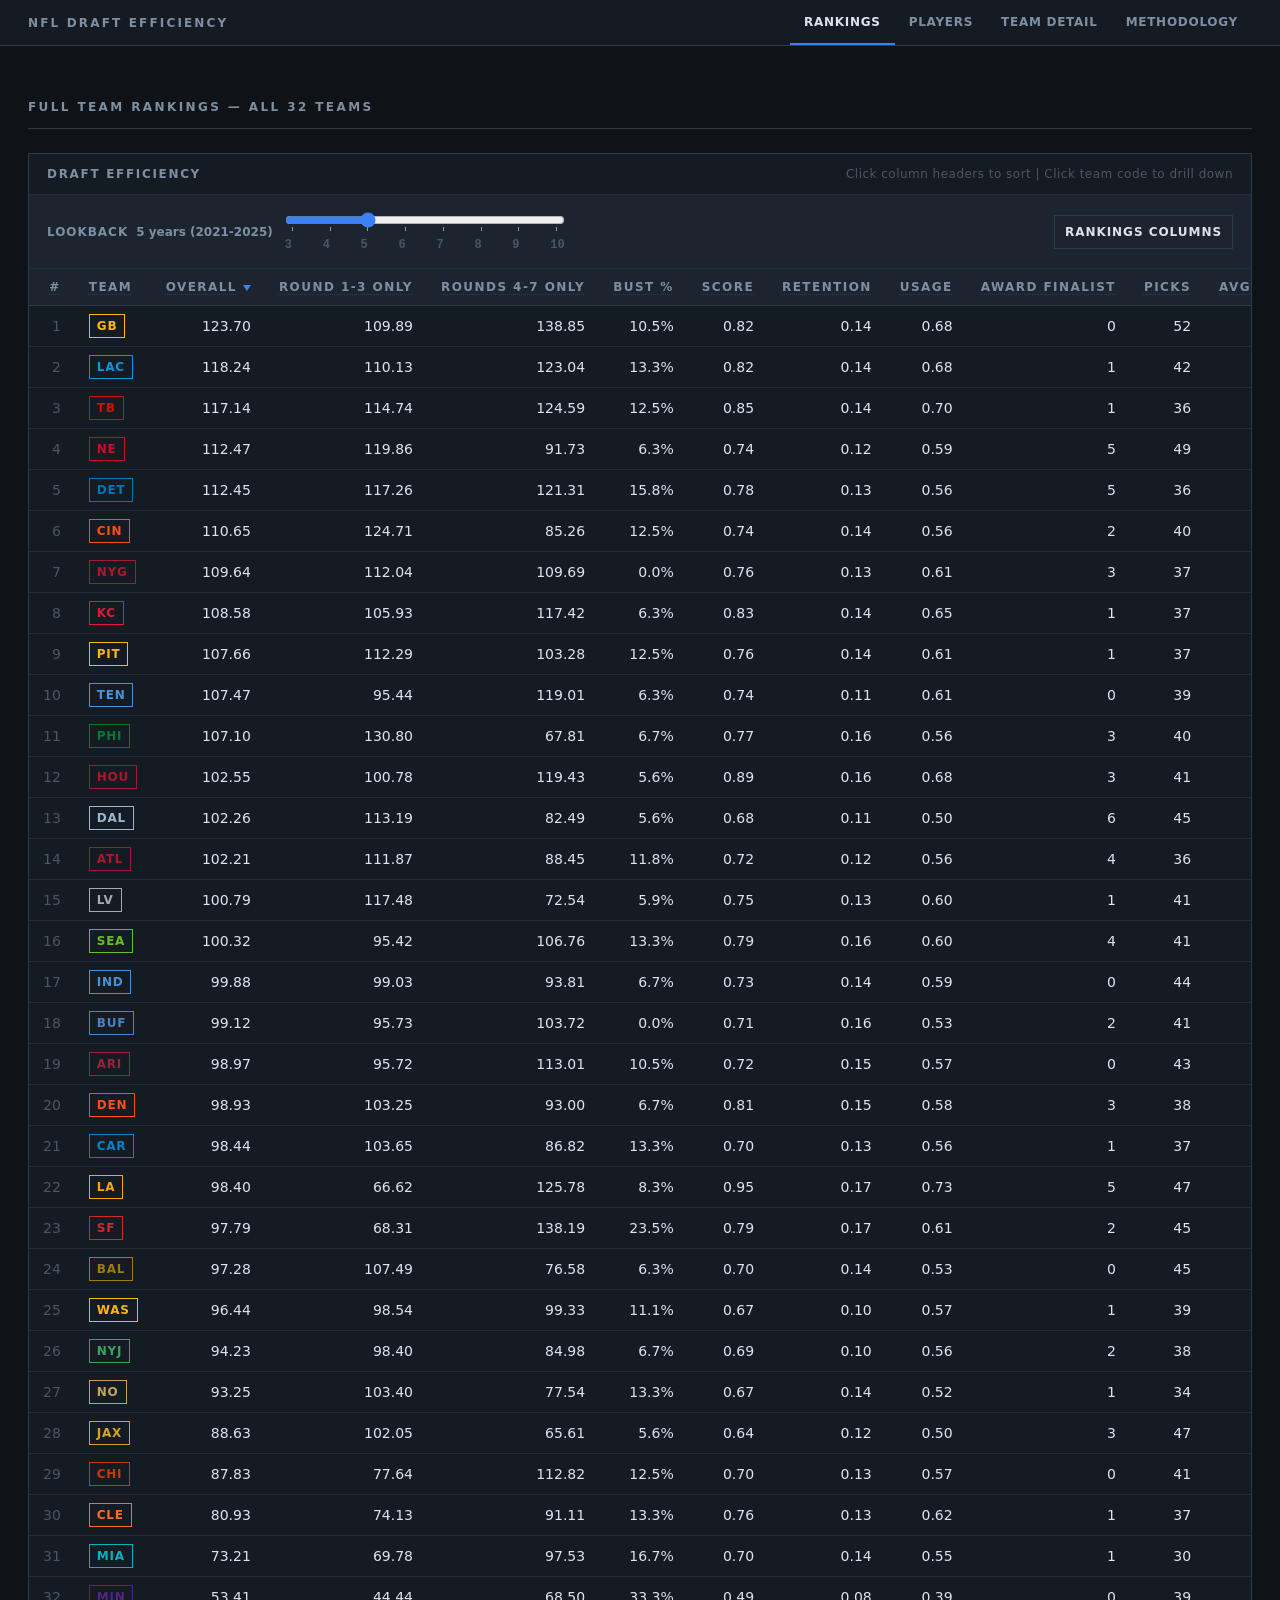
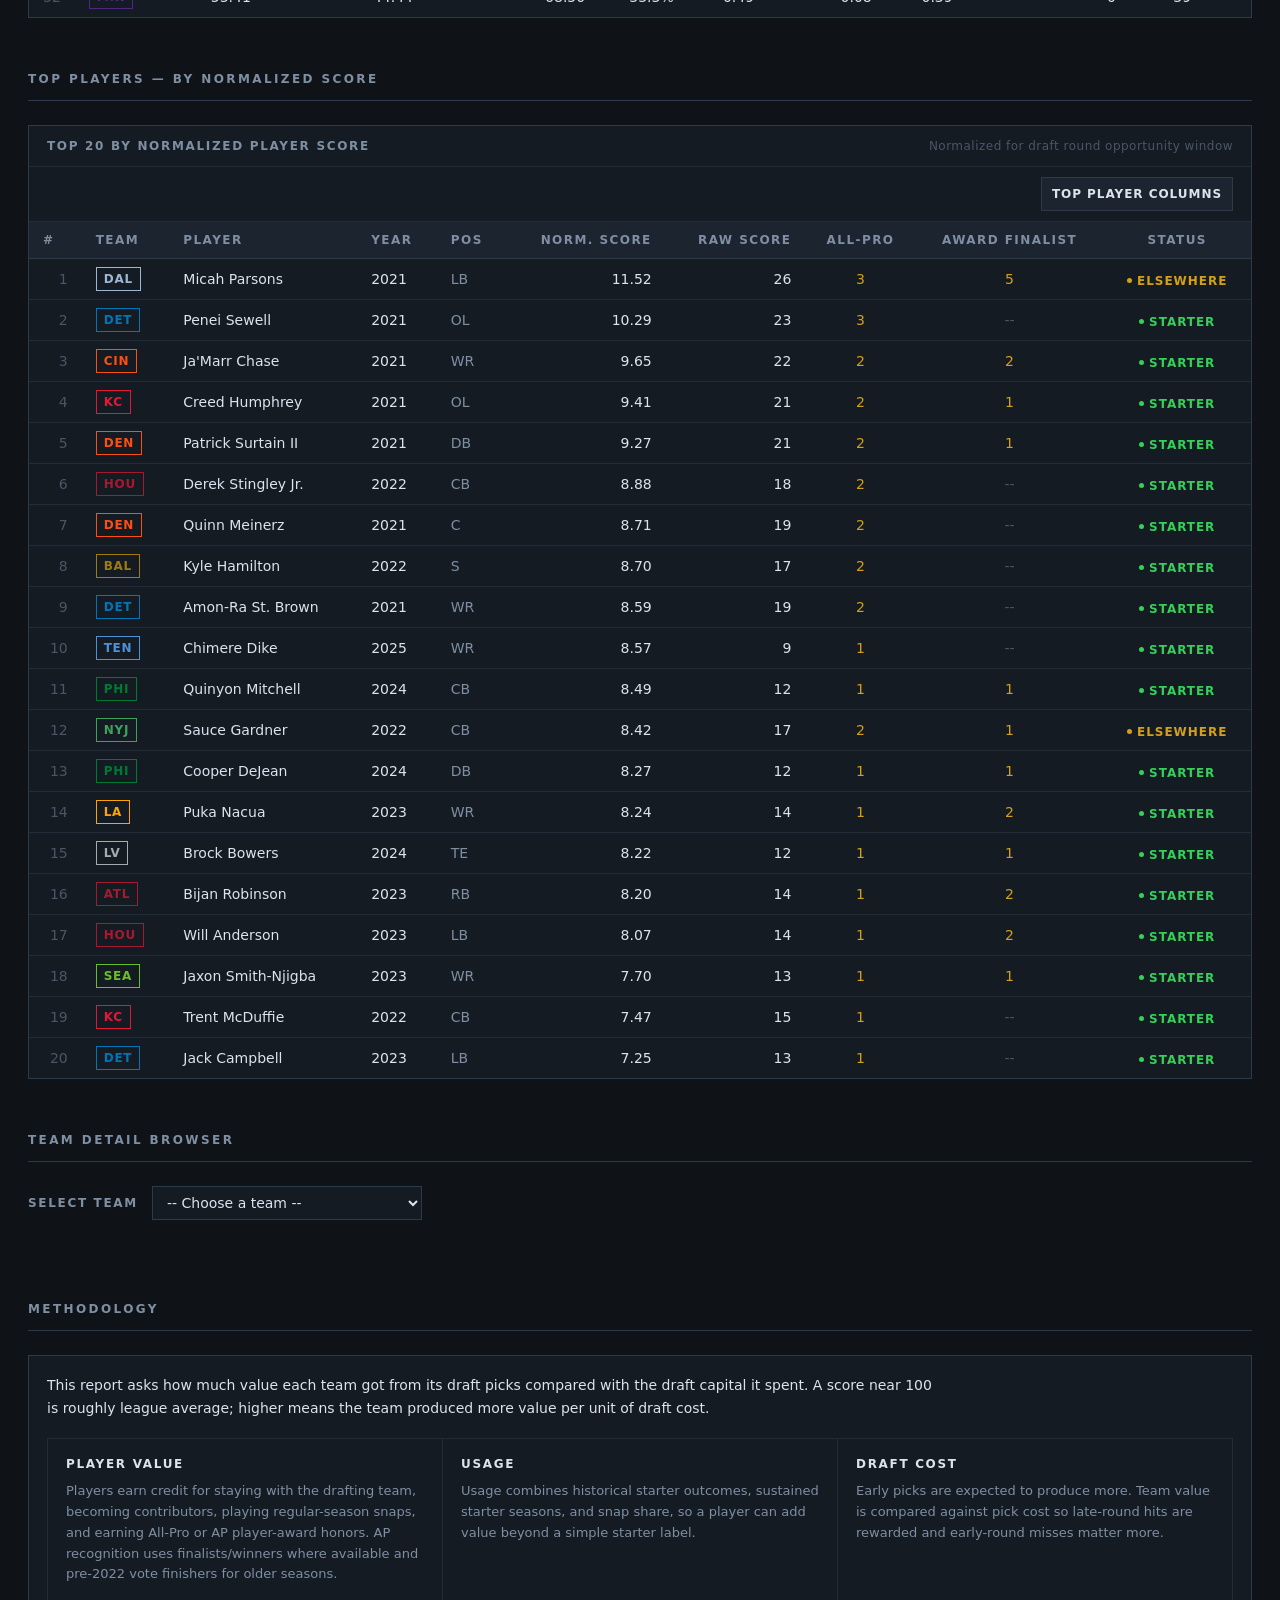
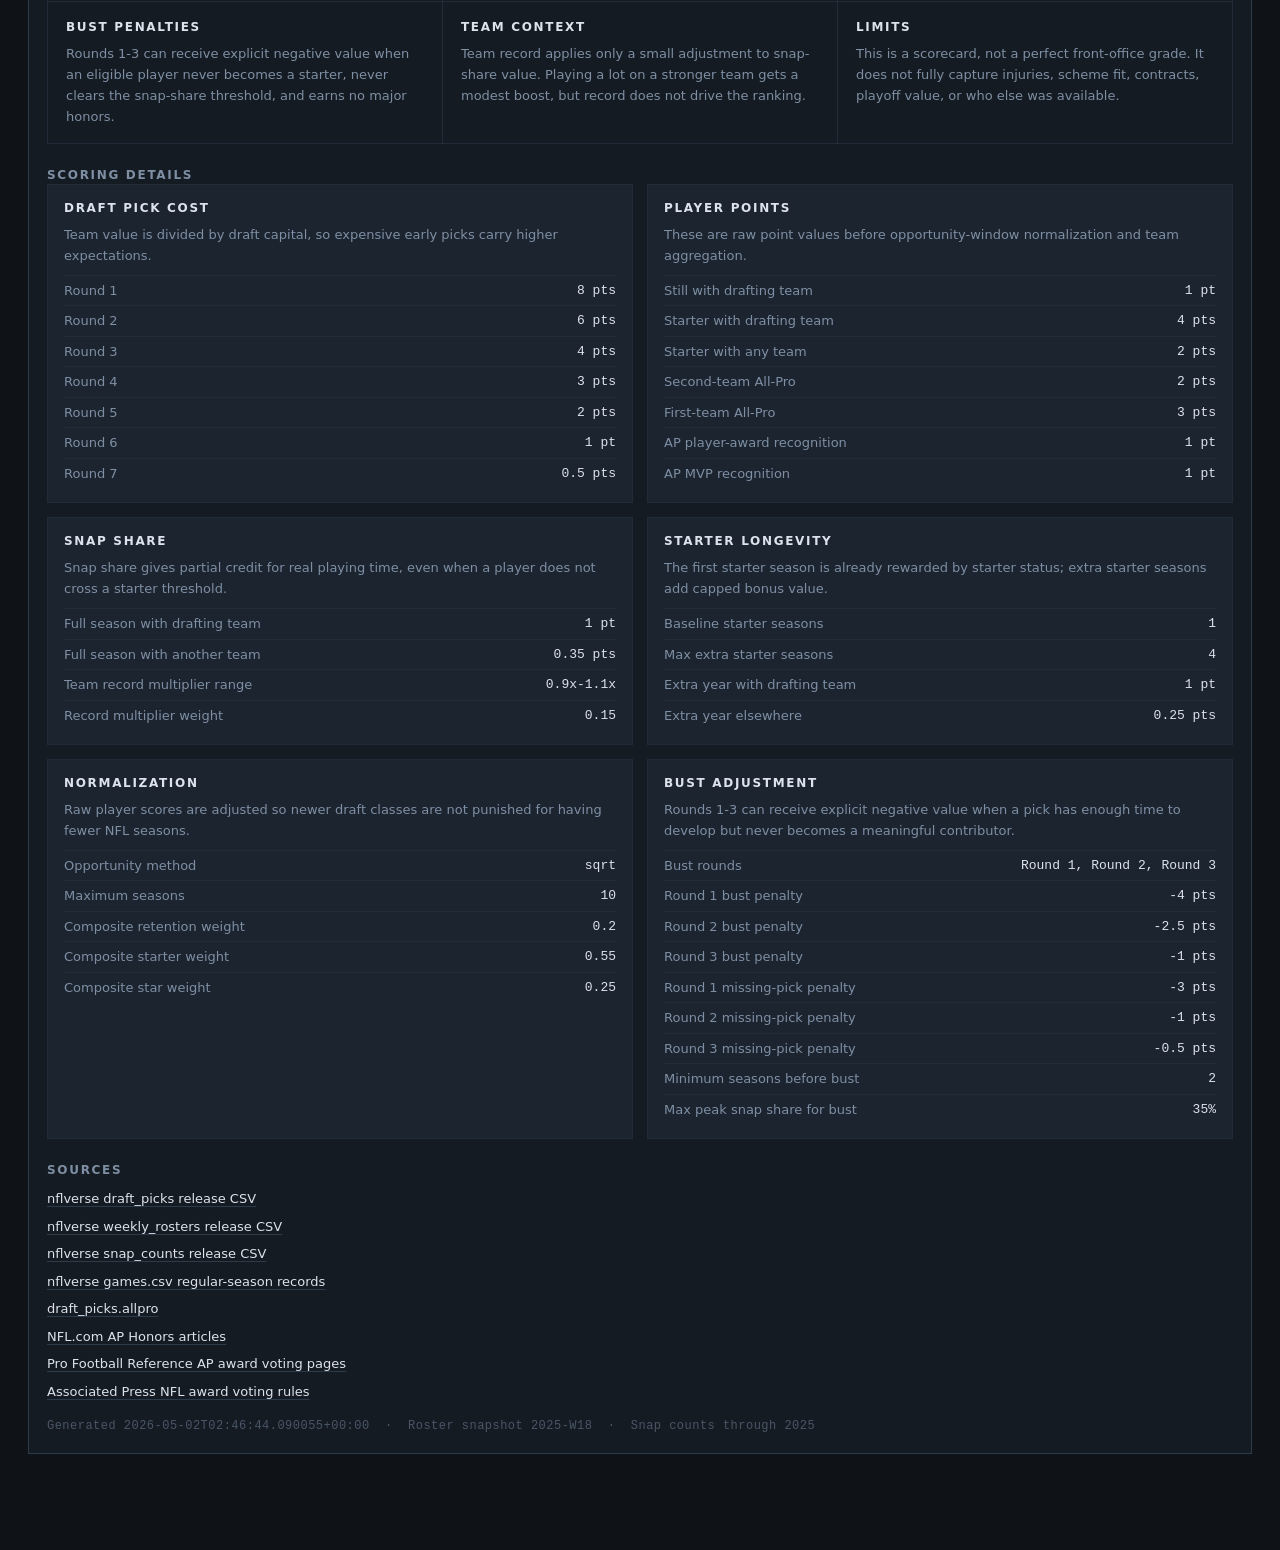
